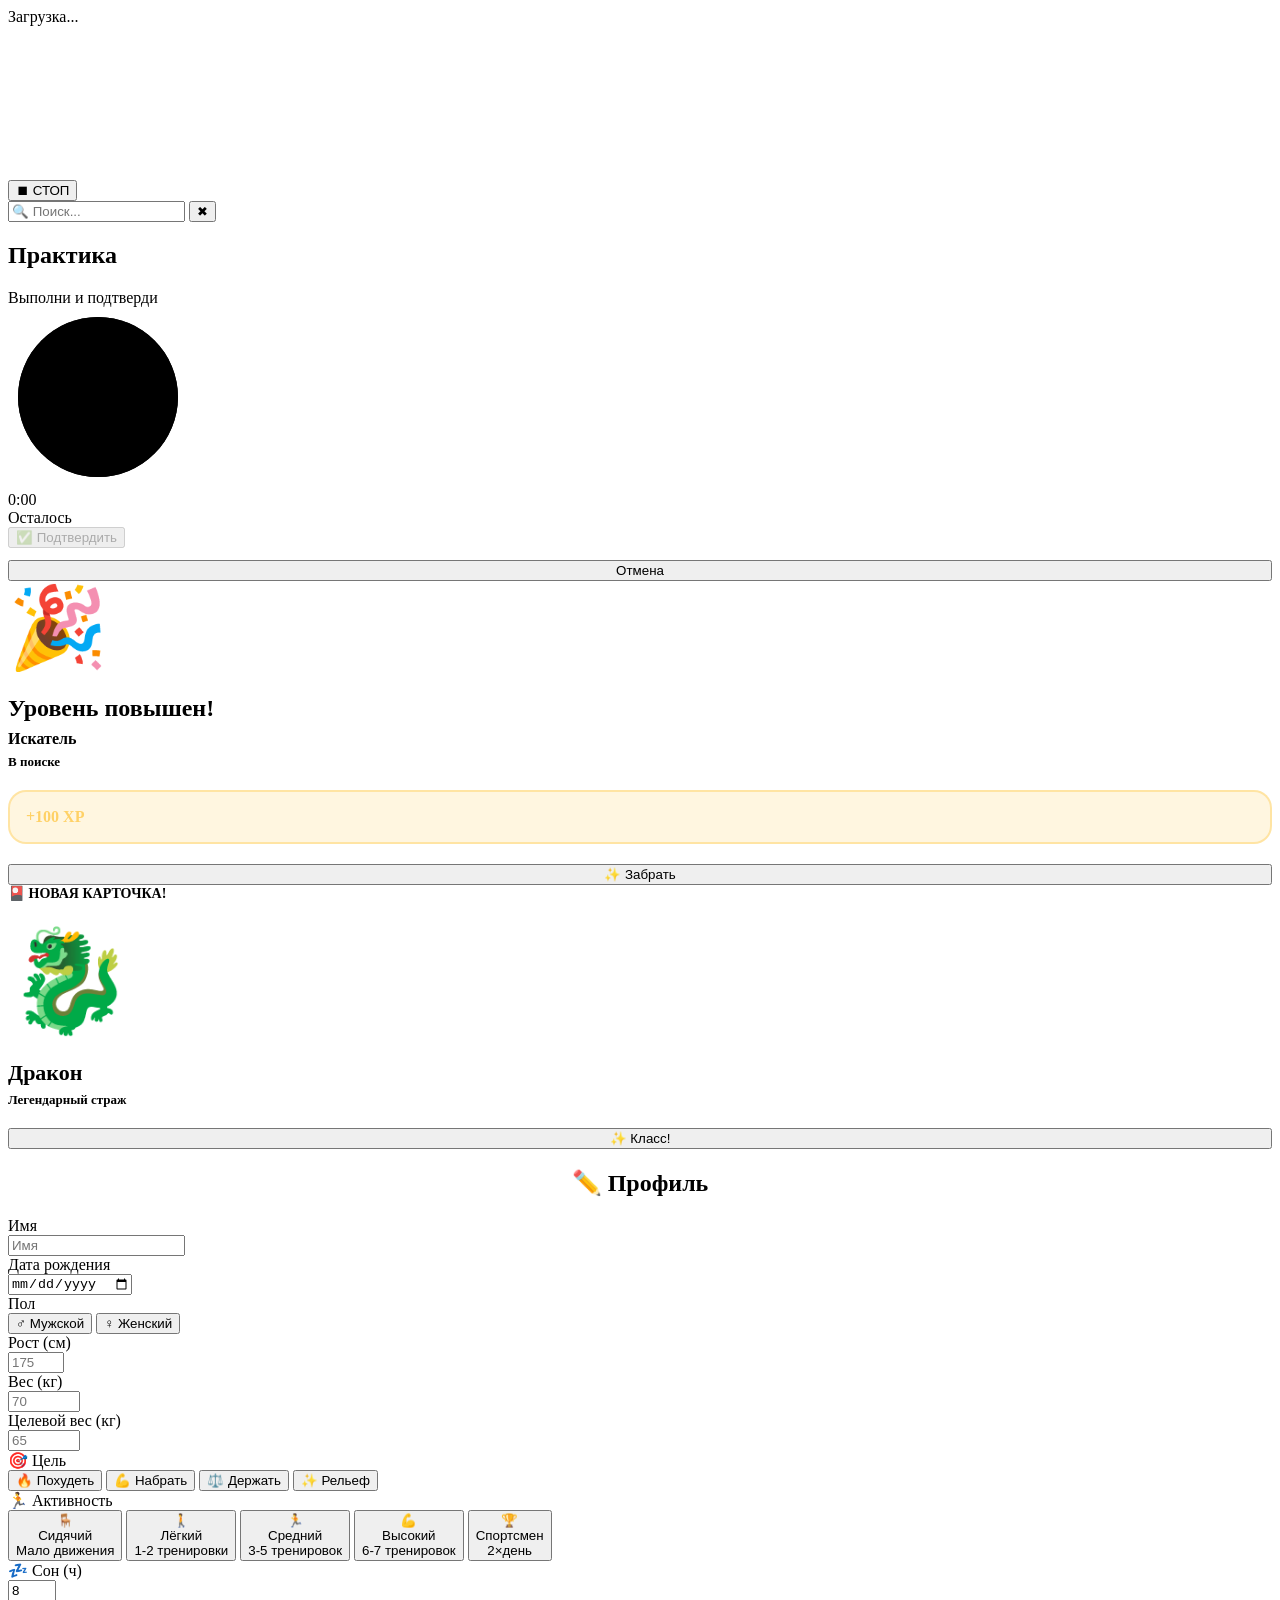
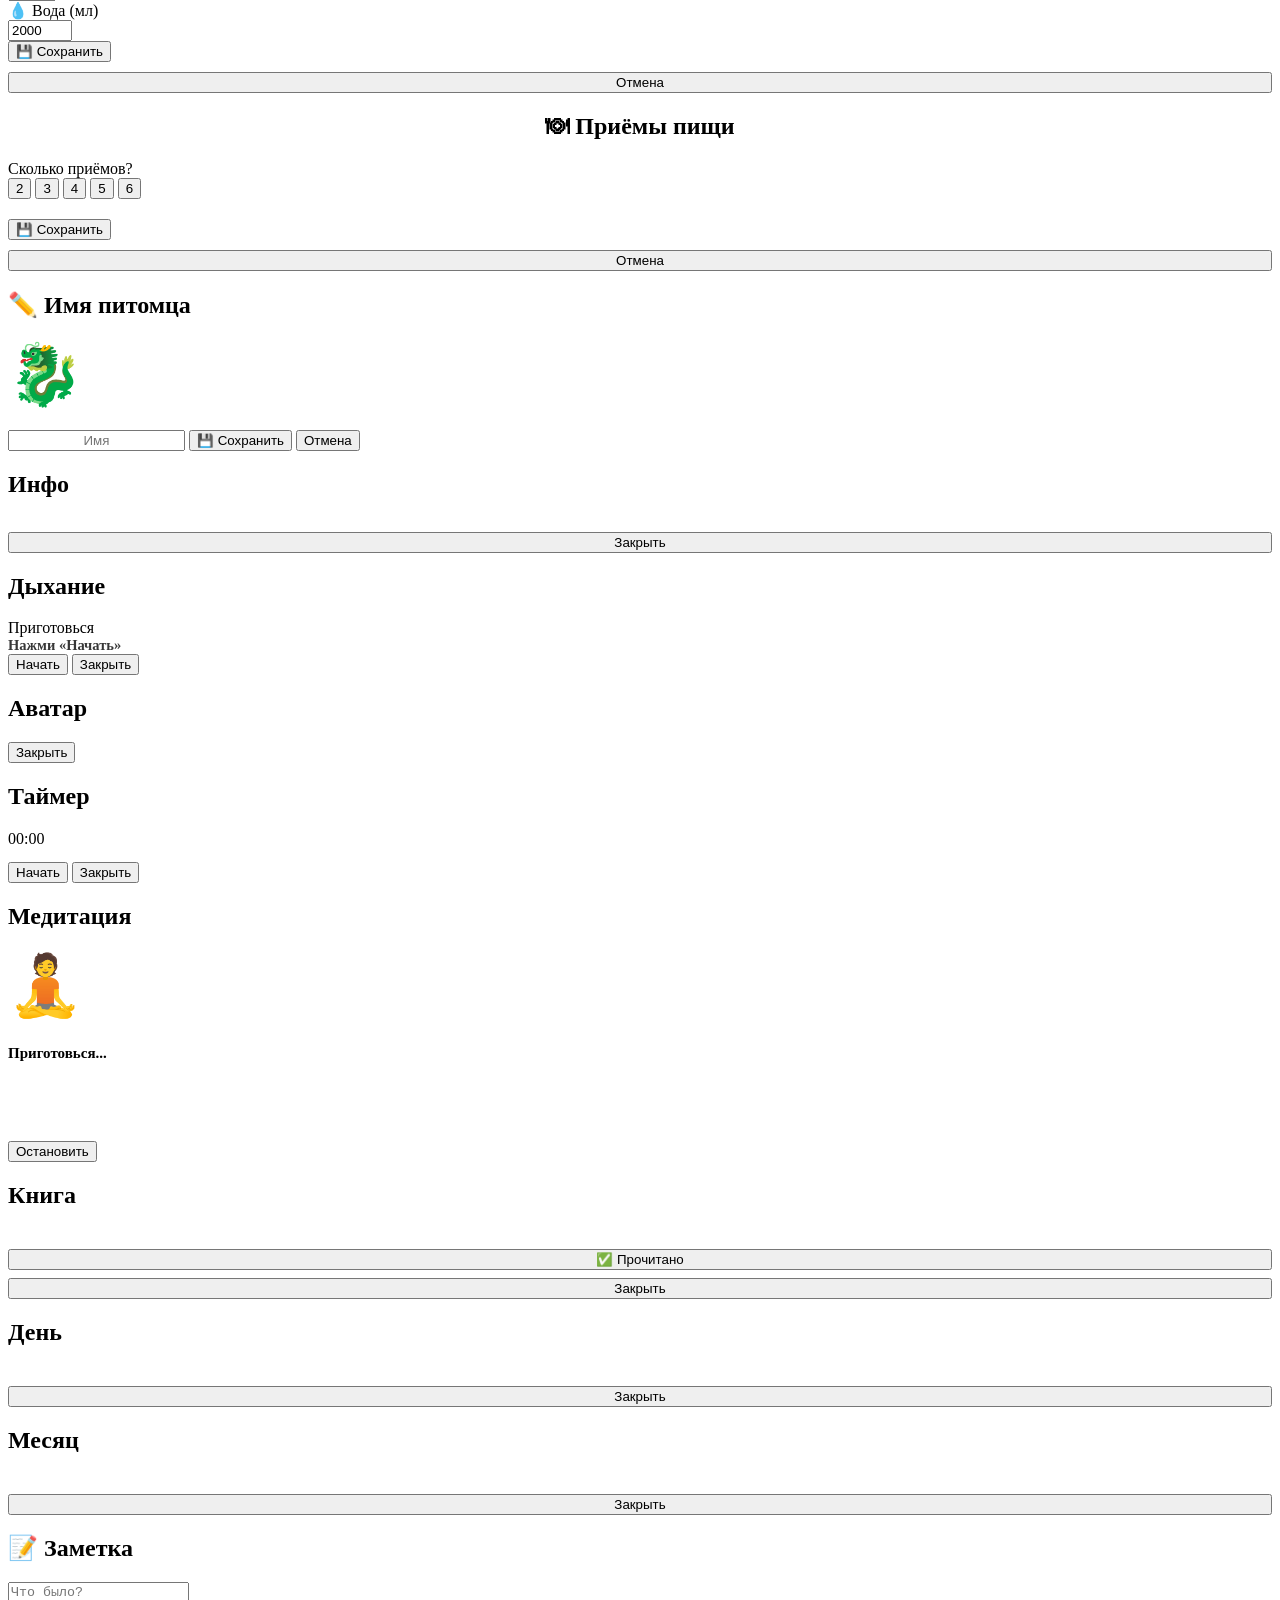
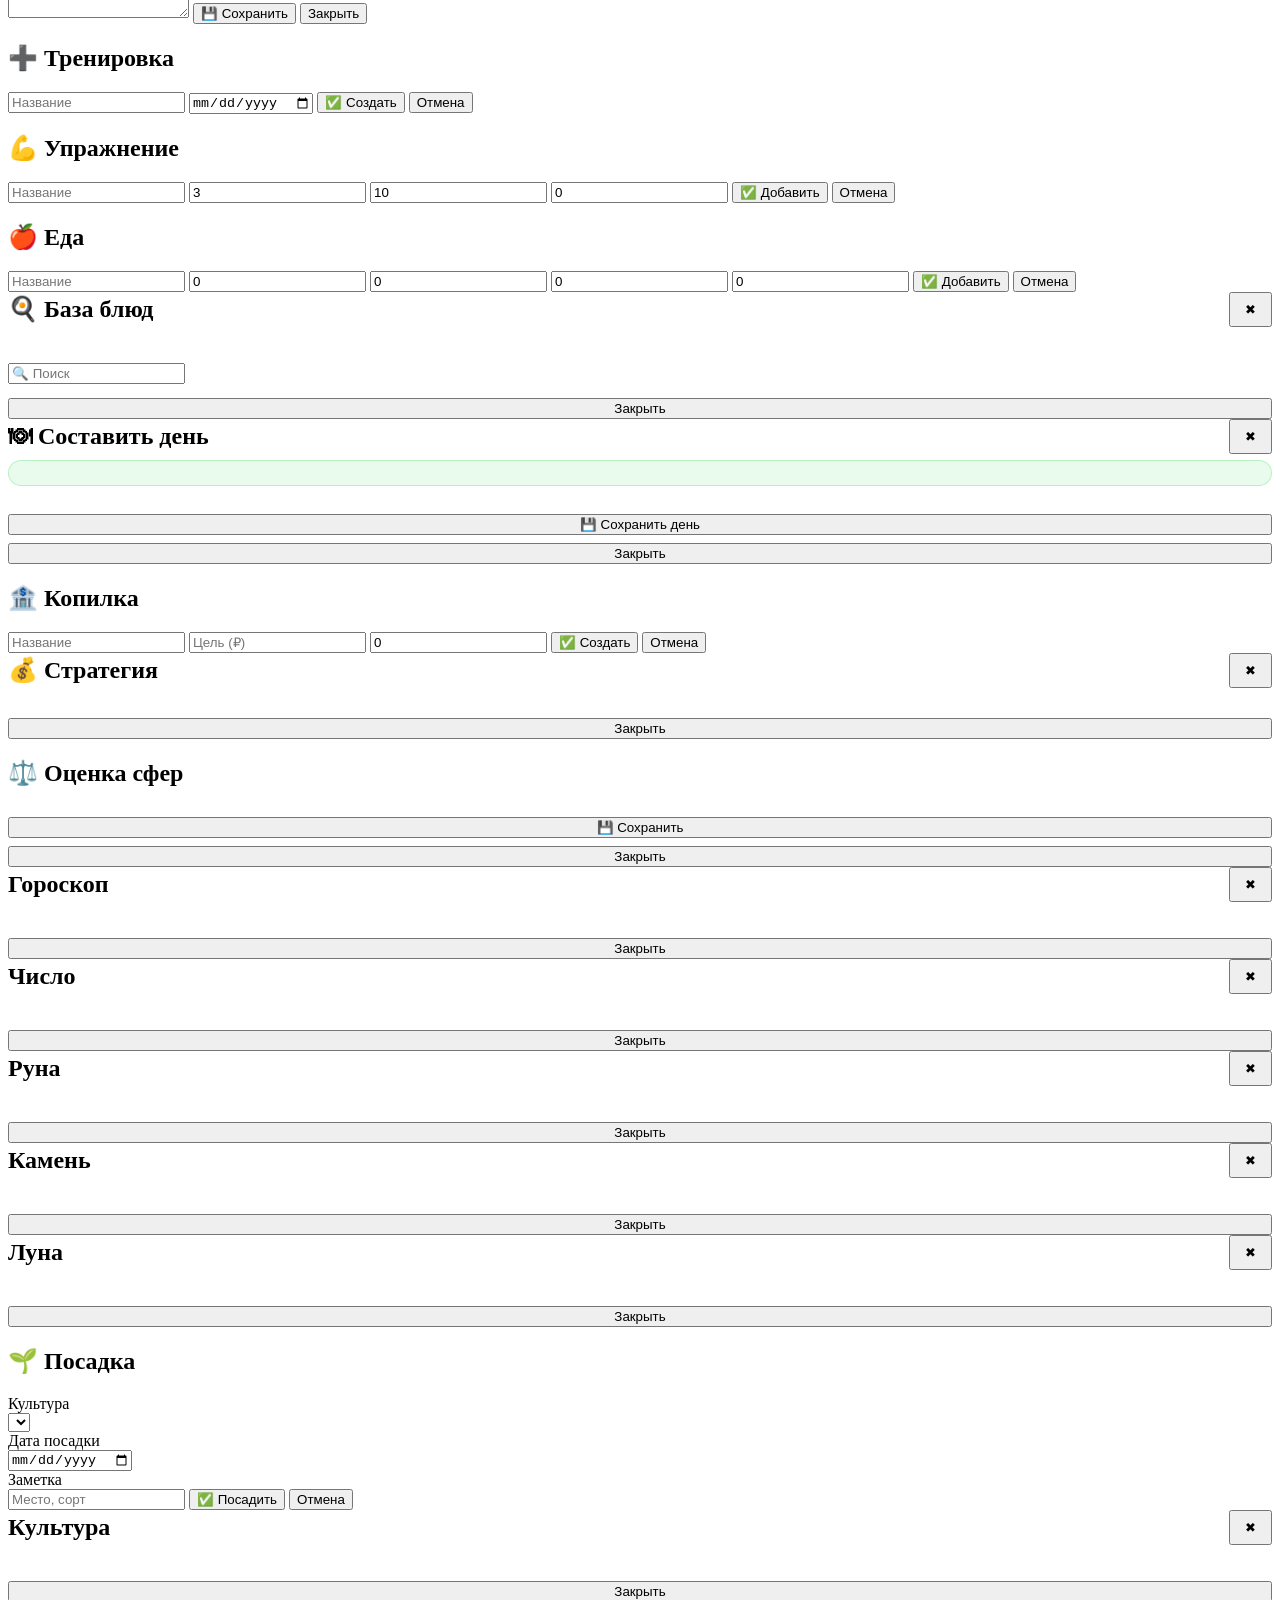
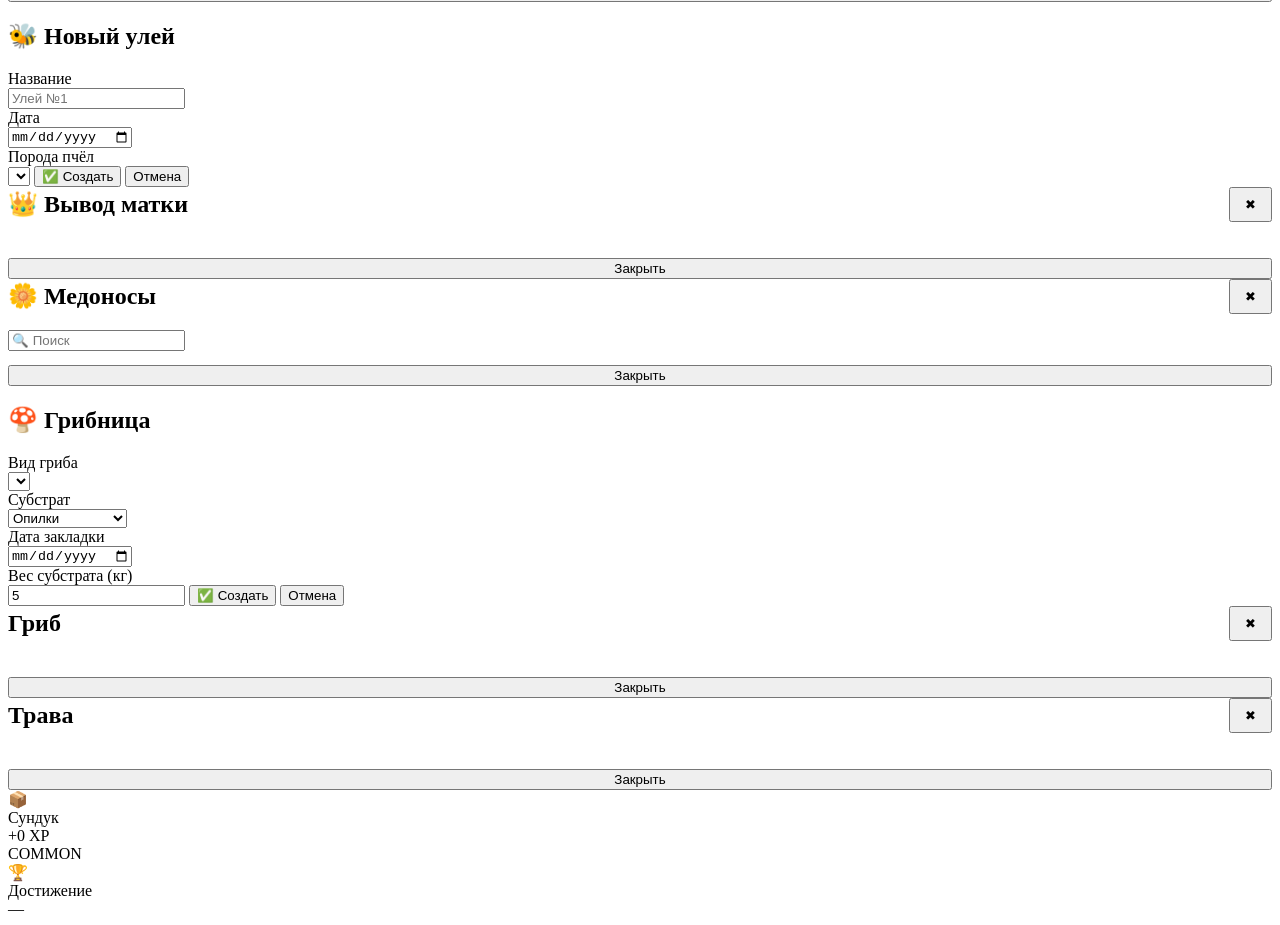
==== index.html @ 449c9d06 "Update print statement from 'Hello' to 'Goodbye'" ====
<!DOCTYPE html>
<html lang="ru">
<head>
<meta charset="UTF-8">
<meta name="viewport" content="width=device-width, initial-scale=1.0, viewport-fit=cover, user-scalable=no">
<meta name="apple-mobile-web-app-capable" content="yes">
<meta name="apple-mobile-web-app-status-bar-style" content="black-translucent">
<meta name="theme-color" content="#05040f">
<title>Путь 16</title>
<link rel="stylesheet" href="styles.css">
</head>
<body>

<div id="loading"><div class="spinner"></div><div>Загрузка...</div></div>
<canvas id="fractalCanvas"></canvas>
<div id="bgOverlay"></div>
<div id="seasonalOverlay"></div>

<button class="stop-voice-btn" id="stopVoiceBtn" onclick="stopVoiceMeditation()">⏹ СТОП</button>

<div class="global-search-overlay" id="globalSearchOverlay" onclick="closeGlobalSearch(event)">
<div class="global-search-box" onclick="event.stopPropagation()">
<div class="global-search-input-row">
<input class="global-search-input" id="globalSearchInput" placeholder="🔍 Поиск..." oninput="runGlobalSearch(this.value)">
<button class="global-search-close" onclick="closeGlobalSearch()">✖</button>
</div>
<div class="global-search-results" id="globalSearchResults"></div>
</div>
</div>

<div class="app" id="appRoot" style="display:none">

<div class="header">
<div class="avatar-row">
<div class="avatar" id="avatar" onclick="openProfile()">🧘</div>
<div class="level-info">
<div class="level-badge" id="levelBadge">Ур. 1 · Новичок</div>
<div class="rank-title" id="rankTitle">Начало пути</div>
</div>
<button class="header-search-btn" onclick="openGlobalSearch()">🔍</button>
</div>
<h1>Путь</h1>
<div class="xp-bar"><div class="xp-fill" id="xpFill"></div></div>
<div class="xp-text" id="xpText">0 / 300 XP</div>
<div class="stats-row">
<div class="stat"><div class="stat-value" id="statStreak">0</div><div class="stat-label">Стрик</div></div>
<div class="stat"><div class="stat-value" id="statToday">0</div><div class="stat-label">Сегодня</div></div>
<div class="stat"><div class="stat-value" id="statTotal">0</div><div class="stat-label">Дней</div></div>
<div class="stat"><div class="stat-value" id="statRank">🌱</div><div class="stat-label">Ранг</div></div>
</div>
</div>

<div id="penaltyBanner"></div>
<div id="smartNudgeBanner"></div>

<div class="main-menu" id="mainMenu">
<div class="main-menu-btn active" data-cat="game" onclick="switchCategory('game')">🎮<span>Игра</span></div>
<div class="main-menu-btn" data-cat="develop" onclick="switchCategory('develop')">🎯<span>Развитие</span></div>
<div class="main-menu-btn" data-cat="track" onclick="switchCategory('track')">📊<span>Трекеры</span></div>
<div class="main-menu-btn" data-cat="esoterica" onclick="switchCategory('esoterica')">🔮<span>Эзотерика</span></div>
<div class="main-menu-btn" data-cat="nature" onclick="switchCategory('nature')">🌱<span>Природа</span></div>
<div class="main-menu-btn" data-cat="know" onclick="switchCategory('know')">📚<span>Знания</span></div>
<div class="main-menu-btn" data-cat="more" onclick="switchCategory('more')">⚙️<span>Ещё</span></div>
</div>

<div class="sub-tabs" id="subTabs"></div>

<div class="category-pages active" id="cat-game">
<div class="page active" id="page-card">
<div class="section-title">🎴 Карта Судьбы</div>
<div class="info-text">Одна карта в день. Прими вызов — выполни — получи награду.</div>
<div id="cardContainer"></div>
<div class="section-title">🌅 Аффирмация дня</div>
<div id="affirmationContainer"></div>
<div class="section-title">🌿 Мантра дня</div>
<div id="mantraContainer"></div>
<div class="section-title">💭 Цитата дня</div>
<div id="quoteContainer"></div>
</div>
<div class="page" id="page-wheel"><div class="section-title">🎡 Колесо Фортуны</div><div class="info-text">Раз в день — крути и получай награду.</div><div id="wheelContainer"></div></div>
<div class="page" id="page-cards"><div class="section-title">🎴 Коллекция</div><div class="info-text">Собирай карточки.</div><div id="collectionContainer"></div></div>
<div class="page" id="page-heatmap"><div class="section-title">🔥 Тепловая карта</div><div class="info-text">365 дней пути.</div><div id="heatmapContainer"></div></div>
<div class="page" id="page-forecast"><div class="section-title">📈 Прогноз</div><div class="info-text">Куда ты придёшь.</div><div id="forecastContainer"></div></div>
<div class="page" id="page-dailypath"><div class="section-title">🗺️ Путь дня</div><div class="info-text">Маршрут на сегодня.</div><div id="dailyPathContainer"></div></div>
<div class="page" id="page-boss"><div class="section-title">⚔️ Босс недели</div><div class="info-text">Практики и преграды наносят урон.</div><div id="bossContainer"></div></div>
<div class="page" id="page-pet"><div class="section-title">🐉 Питомец</div><div class="info-text">Твой дух-хранитель.</div><div id="petContainer"></div></div>
<div class="page" id="page-petshop"><div class="section-title">🏪 Магазин</div><div class="info-text">Купи других питомцев.</div><div id="petshopContainer"></div></div>
<div class="page" id="page-chest"><div class="section-title">🎁 Сундук дня</div><div class="info-text">Раз в день.</div><div id="chestContainer"></div></div>
<div class="page" id="page-domain"><div class="section-title">🏰 Домен</div><div class="info-text">Строй здания за XP.</div><div id="domainContainer"></div></div>
<div class="page" id="page-weekly"><div class="section-title">🎁 Награда недели</div><div class="info-text">7 дней подряд.</div><div id="weeklyContainer"></div></div>
<div class="page" id="page-awards"><div class="section-title">🏆 Достижения</div><div class="ach-grid" id="achGrid"></div></div>
</div>

<div class="category-pages" id="cat-develop">
<div class="page active" id="page-practices"><div class="section-title">📋 Практики</div><div class="info-text">Кулдаун 9ч. Уровни за 5 выполнений. Макс 2/день.</div><div id="practicesContainer"></div></div>
<div class="page" id="page-quests"><div class="section-title">⚔️ Квесты дня</div><div class="quest-timer-bar"><div><div class="course-timer-label">Обновятся через</div><div class="quest-timer-value" id="questTimer">00:00:00</div></div><div style="font-size:36px">⏱</div></div><div id="questsContainer"></div></div>
<div class="page" id="page-courses"><div class="section-title">🎓 Курсы</div><div class="info-text">Программы с таймерами.</div><div id="coursesContainer"></div></div>
<div class="page" id="page-askesis"><div class="section-title">🔥 Активные аскезы</div><div id="askesisActive"></div><div class="section-title">📜 Доступные</div><div id="askesisAvailable"></div></div>
<div class="page" id="page-barriers"><div class="section-title">🚧 Преграды</div><div class="info-text">Бьют по боссу.</div><div id="barriersContainer"></div></div>
<div class="page" id="page-path"><div class="section-title">🌌 Путь Пробуждения</div><div class="info-text">7 ступеней.</div><div id="pathContainer"></div></div>
</div>

<div class="category-pages" id="cat-track">
<div class="page active" id="page-habits"><div class="section-title">📅 Привычки</div><div class="info-text">14 дней.</div><div id="habitsContainer"></div></div>
<div class="page" id="page-mood"><div class="section-title">😊 Настроение</div><div class="info-text">Tap — детали.</div><div id="moodContainer"></div><div class="section-title">📊 Аналитика</div><div id="moodAnalyticsContainer"></div></div>
<div class="page" id="page-body">
<div class="section-title">💪 Журнал тела</div>
<div class="body-tabs">
<div class="body-tab active" data-body-tab="weight" onclick="switchBodyTab('weight')">⚖️ Вес</div>
<div class="body-tab" data-body-tab="workout" onclick="switchBodyTab('workout')">🏋️ Тренировки</div>
<div class="body-tab" data-body-tab="food" onclick="switchBodyTab('food')">🍎 Еда</div>
<div class="body-tab" data-body-tab="tips" onclick="switchBodyTab('tips')">📚 Советы</div>
</div>
<div class="body-pane active" id="bodyPane-weight"><div id="bodyContainer"></div></div>
<div class="body-pane" id="bodyPane-workout"><div id="workoutContainer"></div></div>
<div class="body-pane" id="bodyPane-food"><div id="foodContainer"></div></div>
<div class="body-pane" id="bodyPane-tips"><div id="tipsContainer"></div></div>
</div>
<div class="page" id="page-finance"><div class="section-title">💰 Финансы</div><div class="info-text">Стратегии, копилки, учёт.</div><div id="financeContainer"></div></div>
<div class="page" id="page-plan"><div class="section-title">🧠 План дня</div><div class="info-text">Персональный распорядок.</div><div id="planContainer"></div></div>
<div class="page" id="page-goals"><div class="section-title">🎯 Цели</div><div class="info-text">С чек-листом шагов.</div><div id="goalsContainer"></div><div class="section-title">Создать</div><div id="goalForm"></div></div>
</div>

<div class="category-pages" id="cat-esoterica">
<div class="page active" id="page-horoscope"><div class="section-title">✨ Гороскоп</div><div class="info-text">Западный · Китайский · Кельтский</div><div id="horoscopeContainer"></div></div>
<div class="page" id="page-numerology"><div class="section-title">🔢 Нумерология</div><div class="info-text">Числа, матрица Пифагора.</div><div id="numerologyContainer"></div></div>
<div class="page" id="page-moon"><div class="section-title">🌙 Луна</div><div class="info-text">Фазы, влияние на дела.</div><div id="moonContainer"></div></div>
<div class="page" id="page-runes"><div class="section-title">ᚱ Руна дня</div><div class="info-text">Одна руна из 24.</div><div id="runeContainer"></div></div>
<div class="page" id="page-stones"><div class="section-title">💎 Камень дня</div><div class="info-text">Талисман по дате.</div><div id="stoneContainer"></div></div>
<div class="page" id="page-ball"><div class="section-title">🎱 Шар Да/Нет</div><div class="info-text">Задай вопрос в уме.</div><div id="ballContainer"></div></div>
<div class="page" id="page-color"><div class="section-title">🎨 Цвет дня</div><div class="info-text">По дню недели.</div><div id="colorContainer"></div></div>
</div>

<div class="category-pages" id="cat-nature">
<div class="page active" id="page-garden"><div class="section-title">🌱 Сад</div><div class="info-text">Трекер посадок.</div><div id="gardenContainer"></div></div>
<div class="page" id="page-bees"><div class="section-title">🐝 Пасека</div><div class="info-text">Ульи, вывод матки, медоносы.</div><div id="beesContainer"></div></div>
<div class="page" id="page-mushrooms"><div class="section-title">🍄 Грибница</div><div class="info-text">Трекер мицелия.</div><div id="mushroomsContainer"></div></div>
<div class="page" id="page-herbs"><div class="section-title">🌿 Травы</div><div class="info-text">Лекарственные травы.</div><div id="herbsContainer"></div></div>
</div>

<div class="category-pages" id="cat-know">
<div class="page active" id="page-books"><div class="section-title">📖 Библиотека</div><div class="info-text">Выжимки из книг.</div><div id="booksContainer"></div></div>
<div class="page" id="page-knowledge"><div class="section-title">📖 База знаний</div><input class="kb-search" id="kbSearch" placeholder="🔍 Поиск..." oninput="filterKnowledge(this.value)"><div id="knowledgeContainer"></div></div>
<div class="page" id="page-health"><div class="section-title">💚 Здоровье</div><input class="kb-search" id="healthSearch" placeholder="🔍 Поиск..." oninput="filterHealth(this.value)"><div id="healthContainer"></div></div>
<div class="page" id="page-esoteric-kb"><div class="section-title">🔮 База эзотерики</div><div class="info-text">50+ терминов.</div><div id="esotericKbContainer"></div></div>
</div>

<div class="category-pages" id="cat-more">
<div class="page active" id="page-profile"><div id="profileContainer"></div></div>
<div class="page" id="page-reflection"><div class="section-title">💭 Рефлексия дня</div><div class="info-text">3 вопроса вечером.</div><div id="reflectionContainer"></div></div>
<div class="page" id="page-wins"><div class="section-title">🏆 Дневник побед</div><div class="info-text">Маленькие победы.</div><div id="winsContainer"></div></div>
<div class="page" id="page-gratitude"><div class="section-title">🙏 Благодарность</div><div class="info-text">3 вещи в день.</div><div id="gratitudeContainer"></div></div>
<div class="page" id="page-balance"><div class="section-title">⚖️ Колесо баланса</div><div class="info-text">Оцени 8 сфер.</div><div id="balanceContainer"></div></div>
<div class="page" id="page-insights"><div class="section-title">💡 Инсайты недели</div><div id="insightsContainer"></div></div>
<div class="page" id="page-analytics"><div class="section-title">📊 Аналитика</div><div id="analyticsContainer"></div></div>
<div class="page" id="page-dna"><div class="section-title">🧬 ДНК</div><div class="info-text">90 дней пути.</div><div id="dnaWrap"></div></div>
<div class="page" id="page-progress">
<div class="section-title">📈 XP за 14 дней</div><div class="chart" id="chart"></div>
<div class="section-title">📅 Календарь</div><div class="cal" id="calendar"></div>
<div class="section-title">🎯 Детали</div>
<div class="setting"><span class="setting-label">💰 Баланс XP</span><b class="setting-value" id="detailXp">0</b></div>
<div class="setting"><span class="setting-label">🏆 Заработано</span><b class="setting-value" id="detailXpEarned">0</b></div>
<div class="setting"><span class="setting-label">Макс. стрик</span><b class="setting-value" id="detailStreak">0</b></div>
<div class="setting"><span class="setting-label">Практик</span><b class="setting-value" id="detailDone">0</b></div>
<div class="setting"><span class="setting-label">Достижений</span><b class="setting-value" id="detailAch">0</b></div>
<div class="setting"><span class="setting-label">Карточек</span><b class="setting-value" id="detailCards">0</b></div>
<div class="setting"><span class="setting-label">Боссов</span><b class="setting-value" id="detailBosses">0</b></div>
<div class="setting"><span class="setting-label">Питомцев</span><b class="setting-value" id="detailPets">0</b></div>
<div class="setting"><span class="setting-label">Посадок</span><b class="setting-value" id="detailGarden">0</b></div>
<div class="setting"><span class="setting-label">Ульев</span><b class="setting-value" id="detailBees">0</b></div>
<div class="setting"><span class="setting-label">Грибниц</span><b class="setting-value" id="detailMushrooms">0</b></div>
</div>
<div class="page" id="page-settings">
<div class="section-title">🎨 Тема</div><div id="themePicker"></div>
<div class="section-title">🌸 Сезонная тема</div>
<div class="setting"><span class="setting-label">🌦 Авто-смена</span><div class="switch" id="switchSeasonal" onclick="toggleSeasonal()"></div></div>
<div class="section-title">🌀 Фракталы</div><div id="fractalPicker"></div>
<div class="section-title">🎵 Частоты</div><div class="sound-grid" id="frequencyPicker"></div>
<div class="section-title">🌿 Звуки природы</div><div class="sound-grid" id="soundPicker"></div>
<div class="section-title">⏱ Таймеры</div>
<button class="btn-block primary" onclick="openTimer('stopwatch')">⏱ Секундомер</button>
<button class="btn-block" onclick="openTimer('pomodoro')">🍅 Pomodoro</button>
<button class="btn-block" onclick="openTimer('custom')">⏰ Отсчёт</button>
<div class="section-title">🧘 Медитации</div>
<button class="btn-block" onclick="startVoiceMeditation('relax')">🌊 Расслабление</button>
<button class="btn-block" onclick="startVoiceMeditation('focus')">🎯 Фокус</button>
<button class="btn-block" onclick="startVoiceMeditation('gratitude')">💗 Благодарность</button>
<div class="section-title">⚙️ Основные</div>
<div class="setting"><span class="setting-label">🔊 Звуки</span><div class="switch" id="switchSound" onclick="toggleSound()"></div></div>
<div class="setting"><span class="setting-label">🔔 Напоминания</span><div class="switch" id="switchNotify" onclick="toggleNotify()"></div></div>
<div class="setting"><span class="setting-label">💾 Экономия энергии</span><div class="switch" id="switchBattery" onclick="toggleBatterySaver()"></div></div>
<div class="section-title">🌟 Свои аффирмации</div>
<div class="input-row"><input id="newAffirmation" placeholder="Своя аффирмация" maxlength="100"><button class="mini-btn purple" onclick="addCustomAffirmation()">➕</button></div>
<div id="customAffirmationsList"></div>
<div class="section-title">✏️ Своя практика</div>
<div class="input-row"><input id="newName" placeholder="Название" maxlength="30"><select id="newCat"><option value="disc">Дисциплина</option><option value="breath">Дыхание</option><option value="body">Тело</option><option value="mind">Разум</option><option value="spirit">Дух</option><option value="health">Здоровье</option></select></div>
<button class="btn-block primary" onclick="addCustomPractice()">➕ Добавить</button>
<div id="customList"></div>
<div class="section-title">💾 Данные</div>
<button class="btn-block primary" onclick="exportData()">📤 Экспорт</button>
<button class="btn-block" onclick="document.getElementById('importFile').click()">📥 Импорт</button>
<input type="file" id="importFile" accept=".json" style="display:none" onchange="importData(event)">
<button class="btn-block danger" onclick="resetAll()">🗑 Сбросить</button>
</div>
</div>

</div>

<div class="modal" id="practiceTimerModal"><div class="modal-content">
<h2 id="timerPracTitle">Практика</h2>
<div class="info-text" id="timerPracDesc">Выполни и подтверди</div>
<div class="timer-progress">
<svg width="180" height="180" viewBox="0 0 180 180">
<defs><linearGradient id="timerGradient" x1="0%" y1="0%" x2="100%" y2="100%"><stop offset="0%" stop-color="#4facfe"/><stop offset="100%" stop-color="#f093fb"/></linearGradient></defs>
<circle class="timer-progress-bg" cx="90" cy="90" r="80"></circle>
<circle class="timer-progress-fill" id="pracTimerCircle" cx="90" cy="90" r="80" stroke-dasharray="502" stroke-dashoffset="502"></circle>
</svg>
<div class="timer-progress-text" id="pracTimerText">0:00</div>
<div class="timer-progress-label" id="pracTimerLabel">Осталось</div>
</div>
<div class="practice-timer-actions"><button class="confirm-btn" id="pracConfirmBtn" onclick="confirmPracticeComplete()" disabled>✅ Подтвердить</button></div>
<button class="btn ghost" onclick="cancelPracticeTimer()" style="width:100%;margin-top:12px">Отмена</button>
</div></div>

<div class="modal" id="levelUpModal"><div class="modal-content">
<div style="font-size:80px;margin-bottom:16px">🎉</div>
<h2 style="margin-bottom:8px">Уровень повышен!</h2>
<div id="levelUpTitle" style="font-size:16px;font-weight:800;margin-bottom:6px">Искатель</div>
<div id="levelUpRank" style="font-size:13px;color:var(--text-dim);font-weight:700;margin-bottom:20px">В поиске</div>
<div style="background:rgba(255,209,102,0.2);border:2px solid rgba(255,209,102,0.5);border-radius:18px;padding:16px;margin-bottom:20px">
<div id="levelUpRewardText" style="font-size:16px;font-weight:900;color:#ffd166">+100 XP</div>
</div>
<button class="btn primary" onclick="claimLevelUpReward()" style="width:100%">✨ Забрать</button>
</div></div>

<div class="modal" id="cardUnlockModal"><div class="modal-content">
<div style="font-size:14px;color:var(--text-soft);font-weight:800;text-transform:uppercase;margin-bottom:12px">🎴 Новая карточка!</div>
<div id="cardUnlockIcon" style="font-size:100px;margin:20px 0">🐉</div>
<div id="cardUnlockName" style="font-size:22px;font-weight:900;margin-bottom:6px">Дракон</div>
<div id="cardUnlockDesc" style="font-size:13px;color:var(--text-dim);font-weight:600;margin-bottom:20px">Легендарный страж</div>
<button class="btn primary" onclick="closeCardUnlock()" style="width:100%">✨ Класс!</button>
</div></div>

<div class="modal" id="profileEditModal"><div class="modal-content" style="text-align:left">
<h2 style="margin-bottom:20px;text-align:center">✏️ Профиль</h2>
<div class="profile-form-row full"><div><div class="profile-form-label">Имя</div><input class="profile-form-input" id="pfName" placeholder="Имя" maxlength="30"></div></div>
<div class="profile-form-row full"><div><div class="profile-form-label">Дата рождения</div><input class="profile-form-input" type="date" id="pfBirth"></div></div>
<div class="profile-form-label">Пол</div>
<div class="gender-tabs">
<button class="gender-tab" data-gender="male" onclick="pickGender('male')">♂ Мужской</button>
<button class="gender-tab" data-gender="female" onclick="pickGender('female')">♀ Женский</button>
</div>
<div class="profile-form-row">
<div><div class="profile-form-label">Рост (см)</div><input class="profile-form-input" type="number" id="pfHeight" placeholder="175" min="100" max="250"></div>
<div><div class="profile-form-label">Вес (кг)</div><input class="profile-form-input" type="number" id="pfWeight" placeholder="70" min="30" max="300" step="0.1"></div>
</div>
<div class="profile-form-row full"><div><div class="profile-form-label">Целевой вес (кг)</div><input class="profile-form-input" type="number" id="pfTargetWeight" placeholder="65" min="30" max="300" step="0.1"></div></div>
<div class="profile-form-label">🎯 Цель</div>
<div class="goal-tabs">
<button class="goal-tab" data-goal="lose" onclick="pickGoal('lose')">🔥 Похудеть</button>
<button class="goal-tab" data-goal="gain" onclick="pickGoal('gain')">💪 Набрать</button>
<button class="goal-tab" data-goal="maintain" onclick="pickGoal('maintain')">⚖️ Держать</button>
<button class="goal-tab" data-goal="recomp" onclick="pickGoal('recomp')">✨ Рельеф</button>
</div>
<div class="profile-form-label">🏃 Активность</div>
<div class="activity-list">
<button class="activity-opt" data-activity="sedentary" onclick="pickActivity('sedentary')"><div class="activity-opt-icon">🪑</div><div class="activity-opt-info"><div class="activity-opt-name">Сидячий</div><div class="activity-opt-desc">Мало движения</div></div></button>
<button class="activity-opt" data-activity="light" onclick="pickActivity('light')"><div class="activity-opt-icon">🚶</div><div class="activity-opt-info"><div class="activity-opt-name">Лёгкий</div><div class="activity-opt-desc">1-2 тренировки</div></div></button>
<button class="activity-opt" data-activity="moderate" onclick="pickActivity('moderate')"><div class="activity-opt-icon">🏃</div><div class="activity-opt-info"><div class="activity-opt-name">Средний</div><div class="activity-opt-desc">3-5 тренировок</div></div></button>
<button class="activity-opt" data-activity="active" onclick="pickActivity('active')"><div class="activity-opt-icon">💪</div><div class="activity-opt-info"><div class="activity-opt-name">Высокий</div><div class="activity-opt-desc">6-7 тренировок</div></div></button>
<button class="activity-opt" data-activity="athlete" onclick="pickActivity('athlete')"><div class="activity-opt-icon">🏆</div><div class="activity-opt-info"><div class="activity-opt-name">Спортсмен</div><div class="activity-opt-desc">2×день</div></div></button>
</div>
<div class="profile-form-row">
<div><div class="profile-form-label">💤 Сон (ч)</div><input class="profile-form-input" type="number" id="pfSleep" value="8" min="4" max="12"></div>
<div><div class="profile-form-label">💧 Вода (мл)</div><input class="profile-form-input" type="number" id="pfWater" value="2000" min="500" max="5000" step="100"></div>
</div>
<button class="profile-save-btn" onclick="saveProfile()">💾 Сохранить</button>
<button class="btn ghost" style="width:100%;margin-top:10px" onclick="closeModal('profileEditModal')">Отмена</button>
</div></div>

<div class="modal" id="profileMealsModal"><div class="modal-content" style="text-align:left">
<h2 style="text-align:center;margin-bottom:20px">🍽 Приёмы пищи</h2>
<div class="plan-label">Сколько приёмов?</div>
<div class="meal-count-tabs" id="mealCountTabs">
<button data-count="2" onclick="pickMealCount(2)">2</button>
<button data-count="3" onclick="pickMealCount(3)">3</button>
<button data-count="4" onclick="pickMealCount(4)">4</button>
<button data-count="5" onclick="pickMealCount(5)">5</button>
<button data-count="6" onclick="pickMealCount(6)">6</button>
</div>
<div id="mealScheduleEditor" style="margin-top:20px"></div>
<button class="profile-save-btn" onclick="saveMealSchedule()">💾 Сохранить</button>
<button class="btn ghost" style="width:100%;margin-top:10px" onclick="closeModal('profileMealsModal')">Отмена</button>
</div></div>

<div class="modal" id="petNameModal"><div class="modal-content">
<h2>✏️ Имя питомца</h2>
<div style="font-size:60px;margin:20px 0" id="petNameEmoji">🐉</div>
<input class="plan-input" id="petNewName" placeholder="Имя" maxlength="20" style="text-align:center">
<button class="btn primary" onclick="savePetName()">💾 Сохранить</button>
<button class="btn ghost" onclick="closeModal('petNameModal')">Отмена</button>
</div></div>

<div class="modal" id="infoModal"><div class="modal-content" style="text-align:left">
<h2 id="infoTitle" style="margin-bottom:14px">Инфо</h2>
<div id="infoBody" style="font-size:13.5px;line-height:1.7;color:var(--text-dim)"></div>
<button class="btn ghost" style="margin-top:20px;width:100%" onclick="closeModal('infoModal')">Закрыть</button>
</div></div>

<div class="modal" id="breathModal"><div class="modal-content">
<h2 id="breathTitle">Дыхание</h2>
<div class="breath-circle" id="breathCircle">Приготовься</div>
<div id="breathPhase" style="opacity:.78;font-size:14.5px;font-weight:700">Нажми «Начать»</div>
<button class="btn" id="breathBtn">Начать</button>
<button class="btn ghost" onclick="closeBreath()">Закрыть</button>
</div></div>

<div class="modal" id="avatarModal"><div class="modal-content">
<h2>Аватар</h2><div class="avatar-picker" id="avatarPicker"></div>
<button class="btn ghost" onclick="closeModal('avatarModal')">Закрыть</button>
</div></div>

<div class="modal" id="timerModal"><div class="modal-content">
<h2 id="timerTitle">Таймер</h2>
<div class="timer-display" id="timerDisplay">00:00</div>
<div id="timerHint" style="font-size:13px;color:var(--text-dim);margin-bottom:14px"></div>
<button class="btn" id="timerBtn" onclick="toggleTimer()">Начать</button>
<button class="btn ghost" onclick="closeTimer()">Закрыть</button>
</div></div>

<div class="modal" id="voiceModal"><div class="modal-content">
<h2 id="voiceTitle">Медитация</h2>
<div style="font-size:60px;margin:20px 0">🧘</div>
<div id="voiceText" style="font-size:15px;line-height:1.7;color:var(--text-dim);font-weight:600;min-height:80px">Приготовься...</div>
<button class="btn" onclick="stopVoiceMeditation()" style="margin-top:20px">Остановить</button>
</div></div>

<div class="modal" id="bookModal"><div class="modal-content" style="text-align:left">
<h2 id="bookTitle" style="margin-bottom:6px">Книга</h2>
<div id="bookAuthor" style="font-size:12px;color:var(--text-soft);margin-bottom:20px;font-weight:700"></div>
<div id="bookBody" style="font-size:13.5px;line-height:1.7;color:var(--text-dim)"></div>
<button class="btn" style="margin-top:20px;width:100%" onclick="markBookRead()">✅ Прочитано</button>
<button class="btn ghost" style="margin-top:8px;width:100%" onclick="closeModal('bookModal')">Закрыть</button>
</div></div>

<div class="modal" id="dayDetailModal"><div class="modal-content" style="text-align:left">
<h2 id="dayDetailTitle">День</h2>
<div id="dayDetailBody" style="font-size:13.5px;line-height:1.7;color:var(--text-dim)"></div>
<button class="btn ghost" style="margin-top:20px;width:100%" onclick="closeModal('dayDetailModal')">Закрыть</button>
</div></div>

<div class="modal" id="moodDetailModal"><div class="modal-content" style="text-align:left">
<h2 id="moodDetailTitle">Месяц</h2>
<div id="moodDetailBody" style="font-size:13.5px;line-height:1.7;color:var(--text-dim)"></div>
<button class="btn ghost" style="margin-top:20px;width:100%" onclick="closeModal('moodDetailModal')">Закрыть</button>
</div></div>

<div class="modal" id="moodNoteModal"><div class="modal-content">
<h2 id="moodNoteTitle">📝 Заметка</h2>
<div id="moodNoteDay" style="font-size:13px;color:var(--text-soft);margin-bottom:14px;font-weight:700"></div>
<textarea class="mood-note-modal-textarea" id="moodNoteText" placeholder="Что было?" maxlength="500"></textarea>
<button class="btn" onclick="saveMoodNote()">💾 Сохранить</button>
<button class="btn ghost" onclick="closeModal('moodNoteModal')">Закрыть</button>
</div></div>

<div class="modal" id="workoutAddModal"><div class="modal-content">
<h2>➕ Тренировка</h2>
<input class="plan-input" id="wName" placeholder="Название" maxlength="40">
<input class="plan-input" type="date" id="wDate">
<button class="btn primary" onclick="createWorkout()">✅ Создать</button>
<button class="btn ghost" onclick="closeModal('workoutAddModal')">Отмена</button>
</div></div>

<div class="modal" id="exerciseAddModal"><div class="modal-content">
<h2>💪 Упражнение</h2>
<input class="plan-input" id="exName" placeholder="Название" maxlength="30">
<input class="plan-input" type="number" id="exSets" placeholder="Подходы" value="3">
<input class="plan-input" type="number" id="exReps" placeholder="Повторения" value="10">
<input class="plan-input" type="number" id="exWeight" placeholder="Вес" value="0">
<button class="btn primary" onclick="addExercise()">✅ Добавить</button>
<button class="btn ghost" onclick="closeModal('exerciseAddModal')">Отмена</button>
</div></div>

<div class="modal" id="foodAddModal"><div class="modal-content">
<h2>🍎 Еда</h2>
<input class="plan-input" id="fName" placeholder="Название" maxlength="50">
<input class="plan-input" type="number" id="fProtein" placeholder="Белки" value="0">
<input class="plan-input" type="number" id="fFat" placeholder="Жиры" value="0">
<input class="plan-input" type="number" id="fCarbs" placeholder="Углеводы" value="0">
<input class="plan-input" type="number" id="fCalories" placeholder="Калории" value="0">
<button class="btn primary" onclick="addFood()">✅ Добавить</button>
<button class="btn ghost" onclick="closeModal('foodAddModal')">Отмена</button>
</div></div>

<div class="modal" id="foodLibraryModal"><div class="modal-content" style="text-align:left">
<div style="display:flex;justify-content:space-between;align-items:center;margin-bottom:16px">
<h2 style="margin:0">🍳 База блюд</h2>
<button class="btn-small danger" onclick="closeModal('foodLibraryModal')" style="flex:0;padding:8px 14px">✖</button>
</div>
<div style="display:flex;gap:6px;margin-bottom:14px;overflow-x:auto;scrollbar-width:none;padding-bottom:6px" id="foodCategoriesRow"></div>
<input class="plan-input" id="foodSearchInput" placeholder="🔍 Поиск" oninput="filterFoodLibrary(this.value)">
<div id="foodLibraryList" style="max-height:400px;overflow-y:auto;padding-right:4px"></div>
<button class="btn ghost" style="width:100%;margin-top:14px" onclick="closeModal('foodLibraryModal')">Закрыть</button>
</div></div>

<div class="modal" id="dayConstructorModal"><div class="modal-content" style="text-align:left">
<div style="display:flex;justify-content:space-between;align-items:center;margin-bottom:6px">
<h2 style="margin:0">🍽 Составить день</h2>
<button class="btn-small danger" onclick="closeModal('dayConstructorModal')" style="flex:0;padding:8px 14px">✖</button>
</div>
<div id="dayConstructorSummary" style="background:rgba(76,217,100,0.12);border:1px solid rgba(76,217,100,0.3);border-radius:14px;padding:12px;margin-bottom:14px"></div>
<div id="dayConstructorList"></div>
<button class="btn primary" style="width:100%;margin-top:14px" onclick="saveDayConstructor()">💾 Сохранить день</button>
<button class="btn ghost" style="width:100%;margin-top:8px" onclick="closeModal('dayConstructorModal')">Закрыть</button>
</div></div>

<div class="modal" id="savingsAddModal"><div class="modal-content">
<h2>🏦 Копилка</h2>
<input class="plan-input" id="savName" placeholder="Название" maxlength="30">
<input class="plan-input" type="number" id="savTarget" placeholder="Цель (₽)">
<input class="plan-input" type="number" id="savCurrent" placeholder="Накоплено" value="0">
<button class="btn primary" onclick="createSavings()">✅ Создать</button>
<button class="btn ghost" onclick="closeModal('savingsAddModal')">Отмена</button>
</div></div>

<div class="modal" id="strategyModal"><div class="modal-content" style="text-align:left">
<div style="display:flex;justify-content:space-between;align-items:center;margin-bottom:16px">
<h2 style="margin:0">💰 Стратегия</h2>
<button class="btn-small danger" onclick="closeModal('strategyModal')" style="flex:0;padding:8px 14px">✖</button>
</div>
<div id="strategyList"></div>
<button class="btn ghost" style="width:100%;margin-top:14px" onclick="closeModal('strategyModal')">Закрыть</button>
</div></div>

<div class="modal" id="balanceEditModal"><div class="modal-content" style="text-align:left">
<h2 style="margin-bottom:16px">⚖️ Оценка сфер</h2>
<div id="balanceEditList"></div>
<button class="btn primary" style="width:100%;margin-top:14px" onclick="saveBalance()">💾 Сохранить</button>
<button class="btn ghost" style="width:100%;margin-top:8px" onclick="closeModal('balanceEditModal')">Закрыть</button>
</div></div>

<div class="modal" id="horoscopeDetailModal"><div class="modal-content" style="text-align:left">
<div style="display:flex;justify-content:space-between;align-items:center;margin-bottom:16px">
<h2 id="horoscopeDetailTitle" style="margin:0">Гороскоп</h2>
<button class="btn-small danger" onclick="closeModal('horoscopeDetailModal')" style="flex:0;padding:8px 14px">✖</button>
</div>
<div id="horoscopeDetailBody" style="font-size:13.5px;line-height:1.7;color:var(--text-dim)"></div>
<button class="btn ghost" style="margin-top:20px;width:100%" onclick="closeModal('horoscopeDetailModal')">Закрыть</button>
</div></div>

<div class="modal" id="numerologyDetailModal"><div class="modal-content" style="text-align:left">
<div style="display:flex;justify-content:space-between;align-items:center;margin-bottom:16px">
<h2 id="numerologyDetailTitle" style="margin:0">Число</h2>
<button class="btn-small danger" onclick="closeModal('numerologyDetailModal')" style="flex:0;padding:8px 14px">✖</button>
</div>
<div id="numerologyDetailBody" style="font-size:13.5px;line-height:1.7;color:var(--text-dim)"></div>
<button class="btn ghost" style="margin-top:20px;width:100%" onclick="closeModal('numerologyDetailModal')">Закрыть</button>
</div></div>

<div class="modal" id="runeDetailModal"><div class="modal-content" style="text-align:left">
<div style="display:flex;justify-content:space-between;align-items:center;margin-bottom:16px">
<h2 id="runeDetailTitle" style="margin:0">Руна</h2>
<button class="btn-small danger" onclick="closeModal('runeDetailModal')" style="flex:0;padding:8px 14px">✖</button>
</div>
<div id="runeDetailBody" style="font-size:13.5px;line-height:1.7;color:var(--text-dim)"></div>
<button class="btn ghost" style="margin-top:20px;width:100%" onclick="closeModal('runeDetailModal')">Закрыть</button>
</div></div>

<div class="modal" id="stoneDetailModal"><div class="modal-content" style="text-align:left">
<div style="display:flex;justify-content:space-between;align-items:center;margin-bottom:16px">
<h2 id="stoneDetailTitle" style="margin:0">Камень</h2>
<button class="btn-small danger" onclick="closeModal('stoneDetailModal')" style="flex:0;padding:8px 14px">✖</button>
</div>
<div id="stoneDetailBody" style="font-size:13.5px;line-height:1.7;color:var(--text-dim)"></div>
<button class="btn ghost" style="margin-top:20px;width:100%" onclick="closeModal('stoneDetailModal')">Закрыть</button>
</div></div>

<div class="modal" id="moonDetailModal"><div class="modal-content" style="text-align:left">
<div style="display:flex;justify-content:space-between;align-items:center;margin-bottom:16px">
<h2 id="moonDetailTitle" style="margin:0">Луна</h2>
<button class="btn-small danger" onclick="closeModal('moonDetailModal')" style="flex:0;padding:8px 14px">✖</button>
</div>
<div id="moonDetailBody" style="font-size:13.5px;line-height:1.7;color:var(--text-dim)"></div>
<button class="btn ghost" style="margin-top:20px;width:100%" onclick="closeModal('moonDetailModal')">Закрыть</button>
</div></div>

<div class="modal" id="gardenAddModal"><div class="modal-content">
<h2>🌱 Посадка</h2>
<div class="plan-label">Культура</div>
<select class="plan-input" id="gardenCultureSelect"></select>
<div class="plan-label">Дата посадки</div>
<input class="plan-input" type="date" id="gardenPlantDate">
<div class="plan-label">Заметка</div>
<input class="plan-input" id="gardenNote" placeholder="Место, сорт" maxlength="60">
<button class="btn primary" onclick="addGardenPlant()">✅ Посадить</button>
<button class="btn ghost" onclick="closeModal('gardenAddModal')">Отмена</button>
</div></div>

<div class="modal" id="gardenCultureModal"><div class="modal-content" style="text-align:left">
<div style="display:flex;justify-content:space-between;align-items:center;margin-bottom:16px">
<h2 id="gardenCultureTitle" style="margin:0">Культура</h2>
<button class="btn-small danger" onclick="closeModal('gardenCultureModal')" style="flex:0;padding:8px 14px">✖</button>
</div>
<div id="gardenCultureBody" style="font-size:13.5px;line-height:1.7;color:var(--text-dim)"></div>
<button class="btn ghost" style="margin-top:20px;width:100%" onclick="closeModal('gardenCultureModal')">Закрыть</button>
</div></div>

<div class="modal" id="hiveAddModal"><div class="modal-content">
<h2>🐝 Новый улей</h2>
<div class="plan-label">Название</div>
<input class="plan-input" id="hiveName" placeholder="Улей №1" maxlength="30">
<div class="plan-label">Дата</div>
<input class="plan-input" type="date" id="hiveDate">
<div class="plan-label">Порода пчёл</div>
<select class="plan-input" id="hiveBreedSelect"></select>
<button class="btn primary" onclick="addHive()">✅ Создать</button>
<button class="btn ghost" onclick="closeModal('hiveAddModal')">Отмена</button>
</div></div>

<div class="modal" id="queenTimelineModal"><div class="modal-content" style="text-align:left">
<div style="display:flex;justify-content:space-between;align-items:center;margin-bottom:16px">
<h2 id="queenTimelineTitle" style="margin:0">👑 Вывод матки</h2>
<button class="btn-small danger" onclick="closeModal('queenTimelineModal')" style="flex:0;padding:8px 14px">✖</button>
</div>
<div id="queenTimelineBody" style="font-size:13.5px;line-height:1.7;color:var(--text-dim)"></div>
<button class="btn ghost" style="margin-top:20px;width:100%" onclick="closeModal('queenTimelineModal')">Закрыть</button>
</div></div>

<div class="modal" id="honeyBaseModal"><div class="modal-content" style="text-align:left">
<div style="display:flex;justify-content:space-between;align-items:center;margin-bottom:16px">
<h2 style="margin:0">🌼 Медоносы</h2>
<button class="btn-small danger" onclick="closeModal('honeyBaseModal')" style="flex:0;padding:8px 14px">✖</button>
</div>
<input class="plan-input" id="honeyBaseSearch" placeholder="🔍 Поиск" oninput="filterHoneyBase(this.value)">
<div id="honeyBaseList" style="max-height:500px;overflow-y:auto;padding-right:4px"></div>
<button class="btn ghost" style="width:100%;margin-top:14px" onclick="closeModal('honeyBaseModal')">Закрыть</button>
</div></div>

<div class="modal" id="mushroomAddModal"><div class="modal-content">
<h2>🍄 Грибница</h2>
<div class="plan-label">Вид гриба</div>
<select class="plan-input" id="mushroomSpeciesSelect"></select>
<div class="plan-label">Субстрат</div>
<select class="plan-input" id="mushroomSubstrateSelect">
<option value="sawdust">Опилки</option>
<option value="straw">Солома</option>
<option value="coffee">Кофейная гуща</option>
<option value="logs">Поленья</option>
<option value="soil">Почва</option>
</select>
<div class="plan-label">Дата закладки</div>
<input class="plan-input" type="date" id="mushroomDate">
<div class="plan-label">Вес субстрата (кг)</div>
<input class="plan-input" type="number" id="mushroomWeight" value="5">
<button class="btn primary" onclick="addMushroomBatch()">✅ Создать</button>
<button class="btn ghost" onclick="closeModal('mushroomAddModal')">Отмена</button>
</div></div>

<div class="modal" id="mushroomSpeciesModal"><div class="modal-content" style="text-align:left">
<div style="display:flex;justify-content:space-between;align-items:center;margin-bottom:16px">
<h2 id="mushroomSpeciesTitle" style="margin:0">Гриб</h2>
<button class="btn-small danger" onclick="closeModal('mushroomSpeciesModal')" style="flex:0;padding:8px 14px">✖</button>
</div>
<div id="mushroomSpeciesBody" style="font-size:13.5px;line-height:1.7;color:var(--text-dim)"></div>
<button class="btn ghost" style="margin-top:20px;width:100%" onclick="closeModal('mushroomSpeciesModal')">Закрыть</button>
</div></div>

<div class="modal" id="herbDetailModal"><div class="modal-content" style="text-align:left">
<div style="display:flex;justify-content:space-between;align-items:center;margin-bottom:16px">
<h2 id="herbDetailTitle" style="margin:0">Трава</h2>
<button class="btn-small danger" onclick="closeModal('herbDetailModal')" style="flex:0;padding:8px 14px">✖</button>
</div>
<div id="herbDetailBody" style="font-size:13.5px;line-height:1.7;color:var(--text-dim)"></div>
<button class="btn ghost" style="margin-top:20px;width:100%" onclick="closeModal('herbDetailModal')">Закрыть</button>
</div></div>

<div class="chest-popup" id="chestPopup">
<div class="chest-icon-big" id="chestIcon">📦</div>
<div class="chest-name-big" id="chestName">Сундук</div>
<div class="chest-xp" id="chestXP">+0 XP</div>
<div class="chest-rarity rarity-common" id="chestRarity">COMMON</div>
</div>

<div class="toast" id="toast"></div>
<div class="ach-popup" id="achPopup">
<div class="ach-popup-icon" id="achPopupIcon">🏆</div>
<div class="ach-popup-text">
<div class="ach-popup-title">Достижение</div>
<div class="ach-popup-name" id="achPopupName">—</div>
</div>
</div>

<script src="app.js"></script>
</body>
</html>
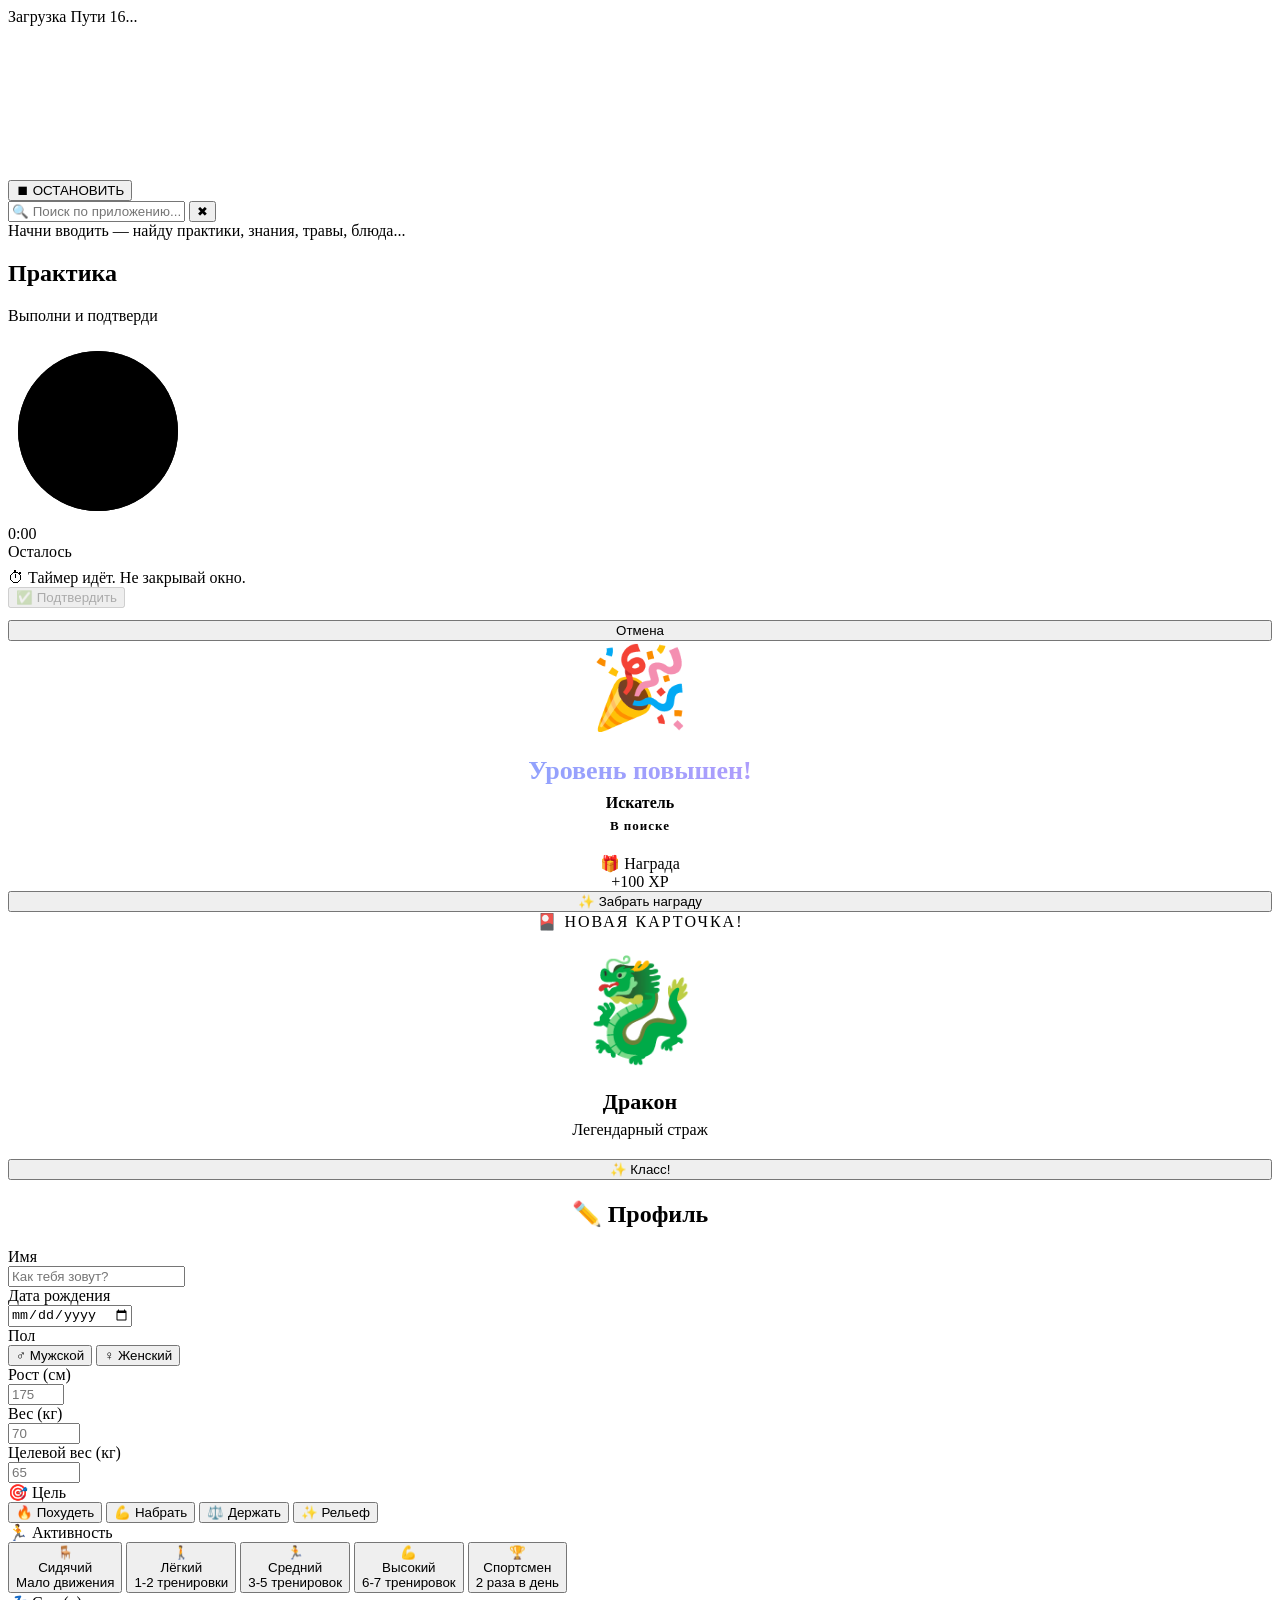
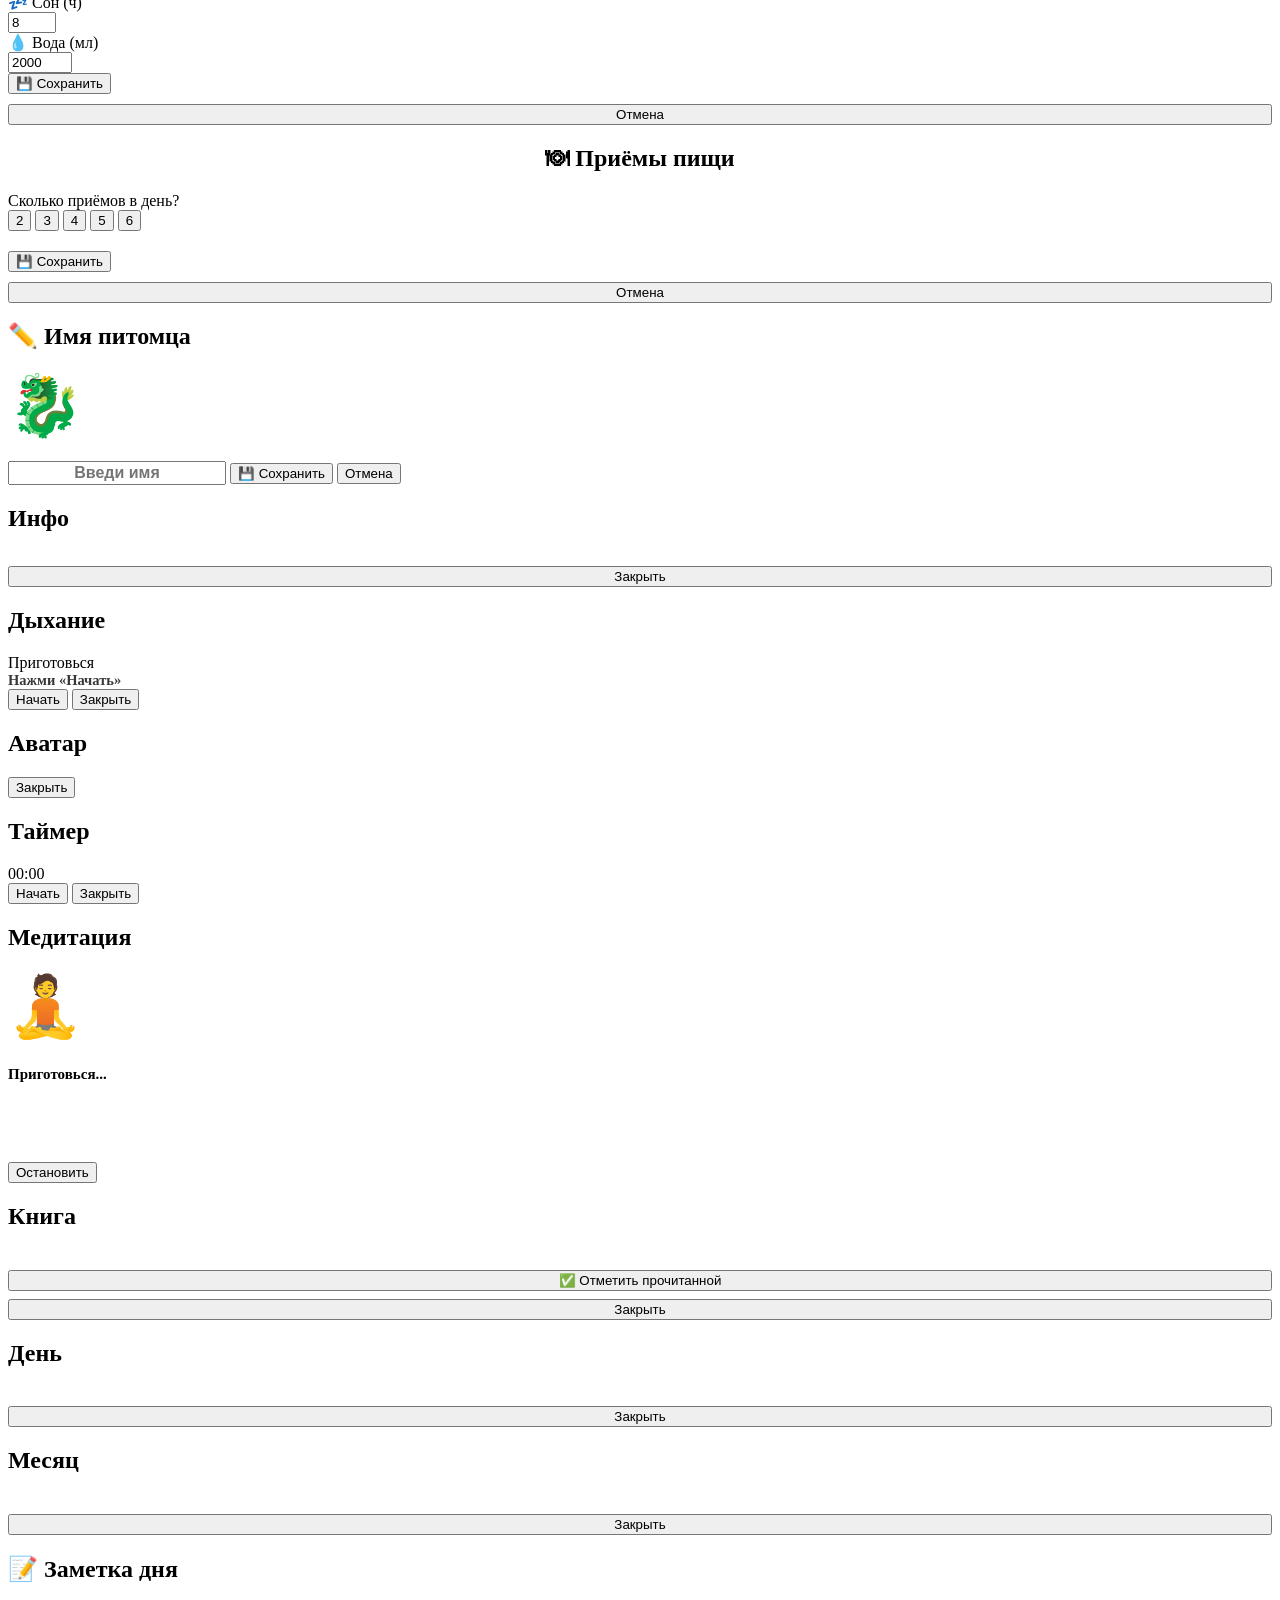
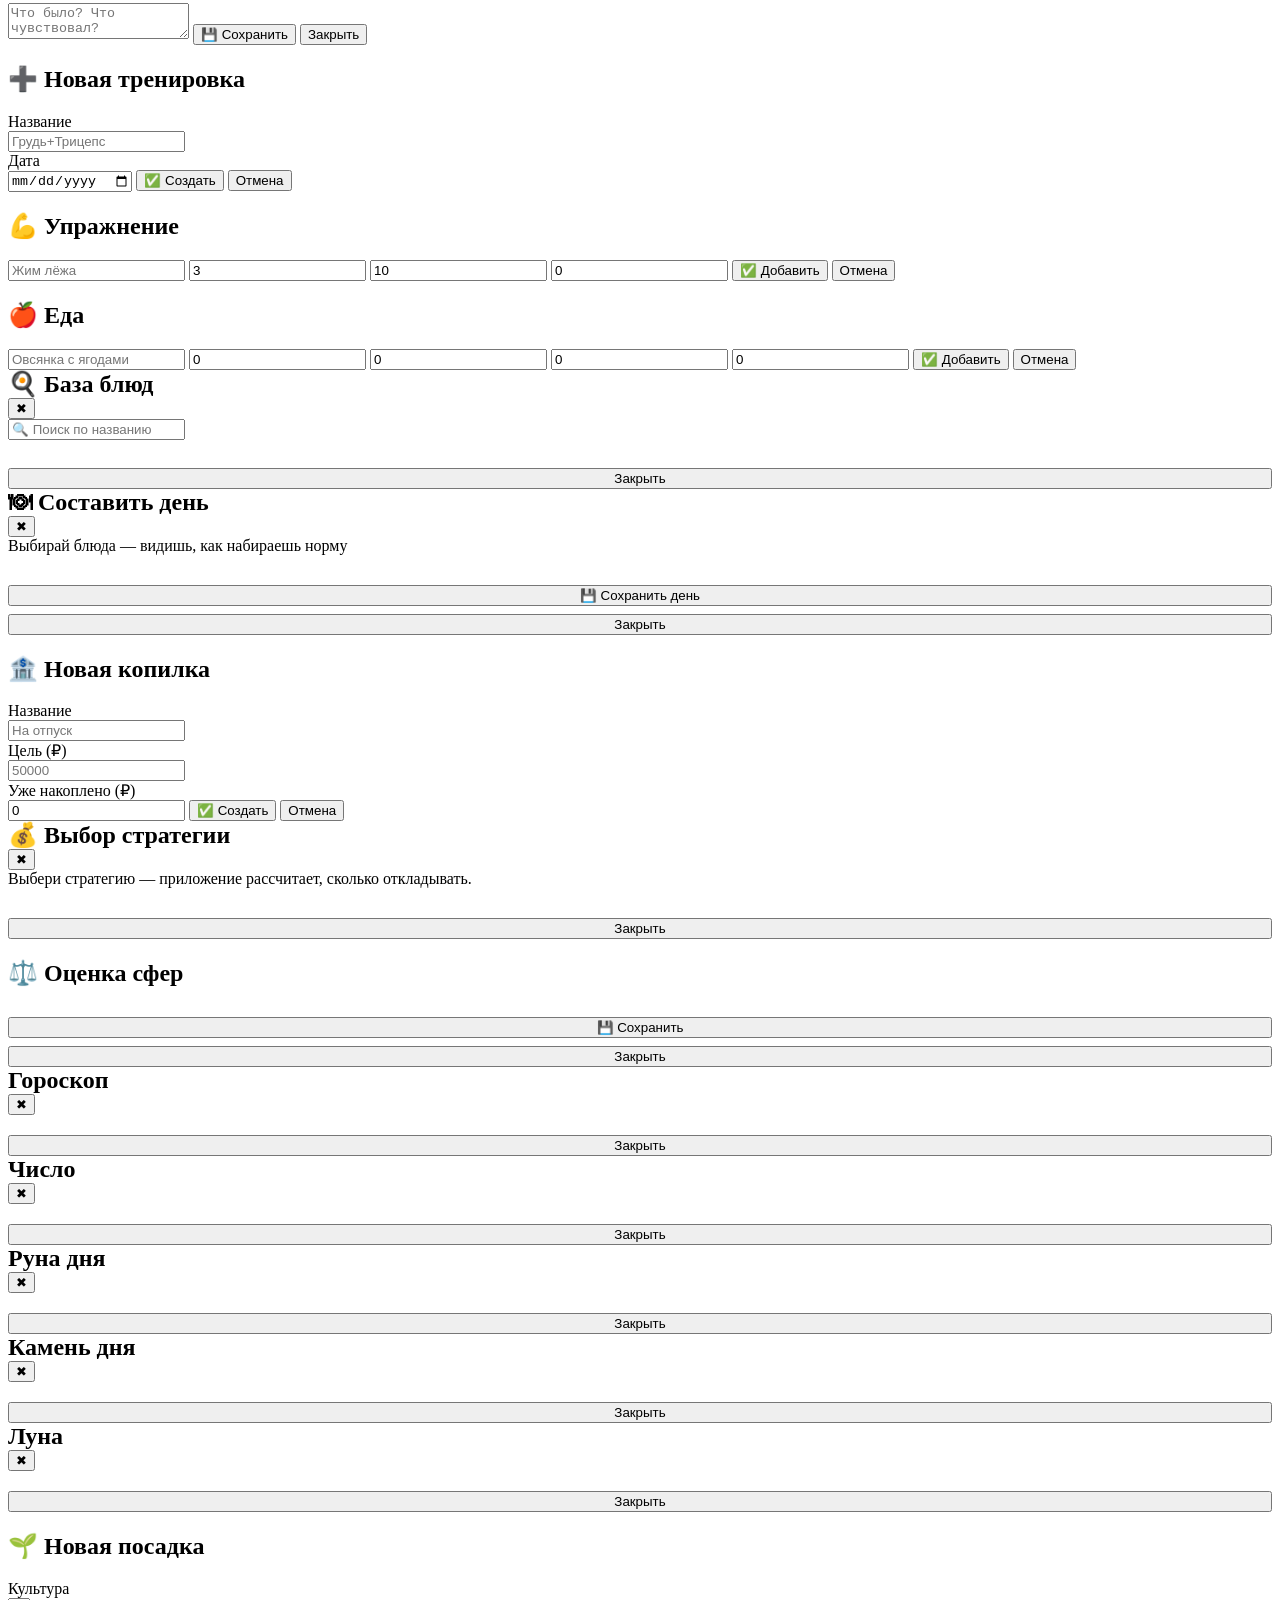
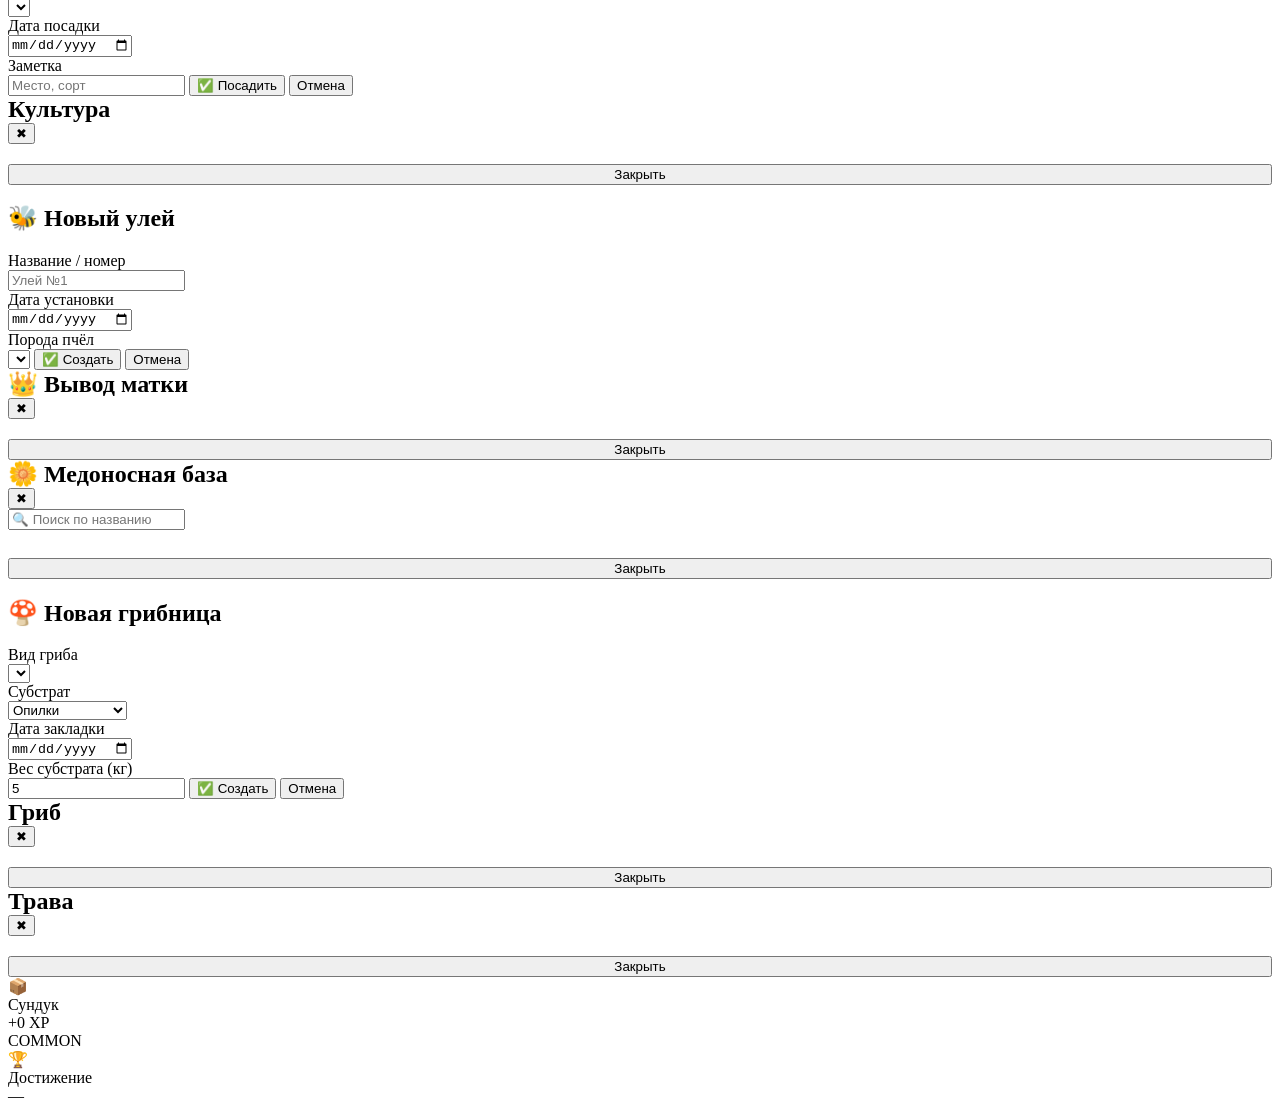
==== commit fec46d1e: "Update print statement from 'Hello' to 'Goodbye'" ====
--- a/index.html
+++ b/index.html
@@ -6,590 +6,987 @@
 <meta name="apple-mobile-web-app-capable" content="yes">
 <meta name="apple-mobile-web-app-status-bar-style" content="black-translucent">
 <meta name="theme-color" content="#05040f">
-<title>Путь 16</title>
+<meta name="description" content="Путь 16 — приложение для саморазвития, трекинга привычек, эзотерики и природы">
+<meta name="format-detection" content="telephone=no">
+<link rel="manifest" href="manifest.json">
+<link rel="icon" type="image/svg+xml" href="data:image/svg+xml,%3Csvg xmlns='http://www.w3.org/2000/svg' viewBox='0 0 100 100'%3E%3Ctext y='80' font-size='80'%3E🧘%3C/text%3E%3C/svg%3E">
+<link rel="apple-touch-icon" href="icon-192.png">
 <link rel="stylesheet" href="styles.css">
+<title>Путь 16 · Сотворцом</title>
 </head>
 <body>
 
-<div id="loading"><div class="spinner"></div><div>Загрузка...</div></div>
+<!-- ============ ЗАГРУЗКА ============ -->
+<div id="loading">
+  <div class="spinner"></div>
+  <div class="loading-text">Загрузка Пути 16...</div>
+</div>
+
+<!-- ============ ФОН ============ -->
 <canvas id="fractalCanvas"></canvas>
 <div id="bgOverlay"></div>
 <div id="seasonalOverlay"></div>
 
-<button class="stop-voice-btn" id="stopVoiceBtn" onclick="stopVoiceMeditation()">⏹ СТОП</button>
-
-<div class="global-search-overlay" id="globalSearchOverlay" onclick="closeGlobalSearch(event)">
-<div class="global-search-box" onclick="event.stopPropagation()">
-<div class="global-search-input-row">
-<input class="global-search-input" id="globalSearchInput" placeholder="🔍 Поиск..." oninput="runGlobalSearch(this.value)">
-<button class="global-search-close" onclick="closeGlobalSearch()">✖</button>
-</div>
-<div class="global-search-results" id="globalSearchResults"></div>
-</div>
-</div>
-
+<!-- ============ УВЕДОМЛЕНИЕ О БАТАРЕЕ ============ -->
+<div id="batterySaverNotice" style="display:none">
+  🔋 Режим экономии — фрактал отключён
+</div>
+
+<!-- ============ КНОПКА СТОП ГОЛОС ============ -->
+<button class="stop-voice-btn" id="stopVoiceBtn" onclick="stopVoiceMeditation()" aria-label="Остановить медитацию">
+  ⏹ ОСТАНОВИТЬ
+</button>
+
+<!-- ============ ГЛОБАЛЬНЫЙ ПОИСК ============ -->
+<div class="global-search-overlay" id="globalSearchOverlay" onclick="closeGlobalSearch(event)" role="dialog" aria-label="Поиск по приложению">
+  <div class="global-search-box" onclick="event.stopPropagation()">
+    <div class="global-search-input-row">
+      <input class="global-search-input" id="globalSearchInput" 
+             placeholder="🔍 Поиск по приложению..." 
+             oninput="debouncedSearch(this.value)" 
+             autocomplete="off"
+             aria-label="Строка поиска">
+      <button class="global-search-close" onclick="closeGlobalSearch()" aria-label="Закрыть поиск">✖</button>
+    </div>
+    <div class="global-search-results" id="globalSearchResults">
+      <div class="search-hint">Начни вводить — найду практики, знания, травы, блюда...</div>
+    </div>
+  </div>
+</div>
+
+<!-- ============ ПРИЛОЖЕНИЕ ============ -->
 <div class="app" id="appRoot" style="display:none">
 
-<div class="header">
-<div class="avatar-row">
-<div class="avatar" id="avatar" onclick="openProfile()">🧘</div>
-<div class="level-info">
-<div class="level-badge" id="levelBadge">Ур. 1 · Новичок</div>
-<div class="rank-title" id="rankTitle">Начало пути</div>
-</div>
-<button class="header-search-btn" onclick="openGlobalSearch()">🔍</button>
-</div>
-<h1>Путь</h1>
-<div class="xp-bar"><div class="xp-fill" id="xpFill"></div></div>
-<div class="xp-text" id="xpText">0 / 300 XP</div>
-<div class="stats-row">
-<div class="stat"><div class="stat-value" id="statStreak">0</div><div class="stat-label">Стрик</div></div>
-<div class="stat"><div class="stat-value" id="statToday">0</div><div class="stat-label">Сегодня</div></div>
-<div class="stat"><div class="stat-value" id="statTotal">0</div><div class="stat-label">Дней</div></div>
-<div class="stat"><div class="stat-value" id="statRank">🌱</div><div class="stat-label">Ранг</div></div>
-</div>
-</div>
+<!-- ============ ШАПКА ============ -->
+<header class="header">
+  <div class="avatar-row">
+    <div class="avatar" id="avatar" onclick="openProfile()" ondblclick="quickProfile()" 
+         role="button" tabindex="0" aria-label="Профиль">🧘</div>
+    <div class="level-info">
+      <div class="level-badge" id="levelBadge">Ур. 1 · Новичок</div>
+      <div class="rank-title" id="rankTitle">Начало пути</div>
+    </div>
+    <button class="header-search-btn" onclick="openGlobalSearch()" aria-label="Открыть поиск">🔍</button>
+  </div>
+  <h1 id="mainTitle">Путь</h1>
+  <div class="xp-bar" role="progressbar" aria-label="Прогресс уровня">
+    <div class="xp-fill" id="xpFill"></div>
+  </div>
+  <div class="xp-text" id="xpText">0 / 150 XP</div>
+  <div class="stats-row">
+    <div class="stat"><div class="stat-value" id="statStreak">0</div><div class="stat-label">Стрик</div></div>
+    <div class="stat"><div class="stat-value" id="statToday">0</div><div class="stat-label">Сегодня</div></div>
+    <div class="stat"><div class="stat-value" id="statTotal">0</div><div class="stat-label">Дней</div></div>
+    <div class="stat"><div class="stat-value" id="statRank">🌱</div><div class="stat-label">Ранг</div></div>
+  </div>
+</header>
 
 <div id="penaltyBanner"></div>
 <div id="smartNudgeBanner"></div>
 
-<div class="main-menu" id="mainMenu">
-<div class="main-menu-btn active" data-cat="game" onclick="switchCategory('game')">🎮<span>Игра</span></div>
-<div class="main-menu-btn" data-cat="develop" onclick="switchCategory('develop')">🎯<span>Развитие</span></div>
-<div class="main-menu-btn" data-cat="track" onclick="switchCategory('track')">📊<span>Трекеры</span></div>
-<div class="main-menu-btn" data-cat="esoterica" onclick="switchCategory('esoterica')">🔮<span>Эзотерика</span></div>
-<div class="main-menu-btn" data-cat="nature" onclick="switchCategory('nature')">🌱<span>Природа</span></div>
-<div class="main-menu-btn" data-cat="know" onclick="switchCategory('know')">📚<span>Знания</span></div>
-<div class="main-menu-btn" data-cat="more" onclick="switchCategory('more')">⚙️<span>Ещё</span></div>
-</div>
-
+<!-- ============ ГЛАВНОЕ МЕНЮ ============ -->
+<nav class="main-menu" id="mainMenu" role="tablist">
+  <button class="main-menu-btn active" data-cat="game" onclick="switchCategory('game')" role="tab">🎮<span>Игра</span></button>
+  <button class="main-menu-btn" data-cat="develop" onclick="switchCategory('develop')" role="tab">🎯<span>Развитие</span></button>
+  <button class="main-menu-btn" data-cat="track" onclick="switchCategory('track')" role="tab">📊<span>Трекеры</span></button>
+  <button class="main-menu-btn" data-cat="esoterica" onclick="switchCategory('esoterica')" role="tab">🔮<span>Эзотерика</span></button>
+  <button class="main-menu-btn" data-cat="nature" onclick="switchCategory('nature')" role="tab">🌱<span>Природа</span></button>
+  <button class="main-menu-btn" data-cat="know" onclick="switchCategory('know')" role="tab">📚<span>Знания</span></button>
+  <button class="main-menu-btn" data-cat="more" onclick="switchCategory('more')" role="tab">⚙️<span>Ещё</span></button>
+</nav>
+
+<!-- ============ ПОДТАБЫ ============ -->
 <div class="sub-tabs" id="subTabs"></div>
 
-<div class="category-pages active" id="cat-game">
-<div class="page active" id="page-card">
-<div class="section-title">🎴 Карта Судьбы</div>
-<div class="info-text">Одна карта в день. Прими вызов — выполни — получи награду.</div>
-<div id="cardContainer"></div>
-<div class="section-title">🌅 Аффирмация дня</div>
-<div id="affirmationContainer"></div>
-<div class="section-title">🌿 Мантра дня</div>
-<div id="mantraContainer"></div>
-<div class="section-title">💭 Цитата дня</div>
-<div id="quoteContainer"></div>
-</div>
-<div class="page" id="page-wheel"><div class="section-title">🎡 Колесо Фортуны</div><div class="info-text">Раз в день — крути и получай награду.</div><div id="wheelContainer"></div></div>
-<div class="page" id="page-cards"><div class="section-title">🎴 Коллекция</div><div class="info-text">Собирай карточки.</div><div id="collectionContainer"></div></div>
-<div class="page" id="page-heatmap"><div class="section-title">🔥 Тепловая карта</div><div class="info-text">365 дней пути.</div><div id="heatmapContainer"></div></div>
-<div class="page" id="page-forecast"><div class="section-title">📈 Прогноз</div><div class="info-text">Куда ты придёшь.</div><div id="forecastContainer"></div></div>
-<div class="page" id="page-dailypath"><div class="section-title">🗺️ Путь дня</div><div class="info-text">Маршрут на сегодня.</div><div id="dailyPathContainer"></div></div>
-<div class="page" id="page-boss"><div class="section-title">⚔️ Босс недели</div><div class="info-text">Практики и преграды наносят урон.</div><div id="bossContainer"></div></div>
-<div class="page" id="page-pet"><div class="section-title">🐉 Питомец</div><div class="info-text">Твой дух-хранитель.</div><div id="petContainer"></div></div>
-<div class="page" id="page-petshop"><div class="section-title">🏪 Магазин</div><div class="info-text">Купи других питомцев.</div><div id="petshopContainer"></div></div>
-<div class="page" id="page-chest"><div class="section-title">🎁 Сундук дня</div><div class="info-text">Раз в день.</div><div id="chestContainer"></div></div>
-<div class="page" id="page-domain"><div class="section-title">🏰 Домен</div><div class="info-text">Строй здания за XP.</div><div id="domainContainer"></div></div>
-<div class="page" id="page-weekly"><div class="section-title">🎁 Награда недели</div><div class="info-text">7 дней подряд.</div><div id="weeklyContainer"></div></div>
-<div class="page" id="page-awards"><div class="section-title">🏆 Достижения</div><div class="ach-grid" id="achGrid"></div></div>
-</div>
-
-<div class="category-pages" id="cat-develop">
-<div class="page active" id="page-practices"><div class="section-title">📋 Практики</div><div class="info-text">Кулдаун 9ч. Уровни за 5 выполнений. Макс 2/день.</div><div id="practicesContainer"></div></div>
-<div class="page" id="page-quests"><div class="section-title">⚔️ Квесты дня</div><div class="quest-timer-bar"><div><div class="course-timer-label">Обновятся через</div><div class="quest-timer-value" id="questTimer">00:00:00</div></div><div style="font-size:36px">⏱</div></div><div id="questsContainer"></div></div>
-<div class="page" id="page-courses"><div class="section-title">🎓 Курсы</div><div class="info-text">Программы с таймерами.</div><div id="coursesContainer"></div></div>
-<div class="page" id="page-askesis"><div class="section-title">🔥 Активные аскезы</div><div id="askesisActive"></div><div class="section-title">📜 Доступные</div><div id="askesisAvailable"></div></div>
-<div class="page" id="page-barriers"><div class="section-title">🚧 Преграды</div><div class="info-text">Бьют по боссу.</div><div id="barriersContainer"></div></div>
-<div class="page" id="page-path"><div class="section-title">🌌 Путь Пробуждения</div><div class="info-text">7 ступеней.</div><div id="pathContainer"></div></div>
-</div>
-
-<div class="category-pages" id="cat-track">
-<div class="page active" id="page-habits"><div class="section-title">📅 Привычки</div><div class="info-text">14 дней.</div><div id="habitsContainer"></div></div>
-<div class="page" id="page-mood"><div class="section-title">😊 Настроение</div><div class="info-text">Tap — детали.</div><div id="moodContainer"></div><div class="section-title">📊 Аналитика</div><div id="moodAnalyticsContainer"></div></div>
-<div class="page" id="page-body">
-<div class="section-title">💪 Журнал тела</div>
-<div class="body-tabs">
-<div class="body-tab active" data-body-tab="weight" onclick="switchBodyTab('weight')">⚖️ Вес</div>
-<div class="body-tab" data-body-tab="workout" onclick="switchBodyTab('workout')">🏋️ Тренировки</div>
-<div class="body-tab" data-body-tab="food" onclick="switchBodyTab('food')">🍎 Еда</div>
-<div class="body-tab" data-body-tab="tips" onclick="switchBodyTab('tips')">📚 Советы</div>
-</div>
-<div class="body-pane active" id="bodyPane-weight"><div id="bodyContainer"></div></div>
-<div class="body-pane" id="bodyPane-workout"><div id="workoutContainer"></div></div>
-<div class="body-pane" id="bodyPane-food"><div id="foodContainer"></div></div>
-<div class="body-pane" id="bodyPane-tips"><div id="tipsContainer"></div></div>
-</div>
-<div class="page" id="page-finance"><div class="section-title">💰 Финансы</div><div class="info-text">Стратегии, копилки, учёт.</div><div id="financeContainer"></div></div>
-<div class="page" id="page-plan"><div class="section-title">🧠 План дня</div><div class="info-text">Персональный распорядок.</div><div id="planContainer"></div></div>
-<div class="page" id="page-goals"><div class="section-title">🎯 Цели</div><div class="info-text">С чек-листом шагов.</div><div id="goalsContainer"></div><div class="section-title">Создать</div><div id="goalForm"></div></div>
-</div>
-
-<div class="category-pages" id="cat-esoterica">
-<div class="page active" id="page-horoscope"><div class="section-title">✨ Гороскоп</div><div class="info-text">Западный · Китайский · Кельтский</div><div id="horoscopeContainer"></div></div>
-<div class="page" id="page-numerology"><div class="section-title">🔢 Нумерология</div><div class="info-text">Числа, матрица Пифагора.</div><div id="numerologyContainer"></div></div>
-<div class="page" id="page-moon"><div class="section-title">🌙 Луна</div><div class="info-text">Фазы, влияние на дела.</div><div id="moonContainer"></div></div>
-<div class="page" id="page-runes"><div class="section-title">ᚱ Руна дня</div><div class="info-text">Одна руна из 24.</div><div id="runeContainer"></div></div>
-<div class="page" id="page-stones"><div class="section-title">💎 Камень дня</div><div class="info-text">Талисман по дате.</div><div id="stoneContainer"></div></div>
-<div class="page" id="page-ball"><div class="section-title">🎱 Шар Да/Нет</div><div class="info-text">Задай вопрос в уме.</div><div id="ballContainer"></div></div>
-<div class="page" id="page-color"><div class="section-title">🎨 Цвет дня</div><div class="info-text">По дню недели.</div><div id="colorContainer"></div></div>
-</div>
-
-<div class="category-pages" id="cat-nature">
-<div class="page active" id="page-garden"><div class="section-title">🌱 Сад</div><div class="info-text">Трекер посадок.</div><div id="gardenContainer"></div></div>
-<div class="page" id="page-bees"><div class="section-title">🐝 Пасека</div><div class="info-text">Ульи, вывод матки, медоносы.</div><div id="beesContainer"></div></div>
-<div class="page" id="page-mushrooms"><div class="section-title">🍄 Грибница</div><div class="info-text">Трекер мицелия.</div><div id="mushroomsContainer"></div></div>
-<div class="page" id="page-herbs"><div class="section-title">🌿 Травы</div><div class="info-text">Лекарственные травы.</div><div id="herbsContainer"></div></div>
-</div>
-
-<div class="category-pages" id="cat-know">
-<div class="page active" id="page-books"><div class="section-title">📖 Библиотека</div><div class="info-text">Выжимки из книг.</div><div id="booksContainer"></div></div>
-<div class="page" id="page-knowledge"><div class="section-title">📖 База знаний</div><input class="kb-search" id="kbSearch" placeholder="🔍 Поиск..." oninput="filterKnowledge(this.value)"><div id="knowledgeContainer"></div></div>
-<div class="page" id="page-health"><div class="section-title">💚 Здоровье</div><input class="kb-search" id="healthSearch" placeholder="🔍 Поиск..." oninput="filterHealth(this.value)"><div id="healthContainer"></div></div>
-<div class="page" id="page-esoteric-kb"><div class="section-title">🔮 База эзотерики</div><div class="info-text">50+ терминов.</div><div id="esotericKbContainer"></div></div>
-</div>
-
-<div class="category-pages" id="cat-more">
-<div class="page active" id="page-profile"><div id="profileContainer"></div></div>
-<div class="page" id="page-reflection"><div class="section-title">💭 Рефлексия дня</div><div class="info-text">3 вопроса вечером.</div><div id="reflectionContainer"></div></div>
-<div class="page" id="page-wins"><div class="section-title">🏆 Дневник побед</div><div class="info-text">Маленькие победы.</div><div id="winsContainer"></div></div>
-<div class="page" id="page-gratitude"><div class="section-title">🙏 Благодарность</div><div class="info-text">3 вещи в день.</div><div id="gratitudeContainer"></div></div>
-<div class="page" id="page-balance"><div class="section-title">⚖️ Колесо баланса</div><div class="info-text">Оцени 8 сфер.</div><div id="balanceContainer"></div></div>
-<div class="page" id="page-insights"><div class="section-title">💡 Инсайты недели</div><div id="insightsContainer"></div></div>
-<div class="page" id="page-analytics"><div class="section-title">📊 Аналитика</div><div id="analyticsContainer"></div></div>
-<div class="page" id="page-dna"><div class="section-title">🧬 ДНК</div><div class="info-text">90 дней пути.</div><div id="dnaWrap"></div></div>
-<div class="page" id="page-progress">
-<div class="section-title">📈 XP за 14 дней</div><div class="chart" id="chart"></div>
-<div class="section-title">📅 Календарь</div><div class="cal" id="calendar"></div>
-<div class="section-title">🎯 Детали</div>
-<div class="setting"><span class="setting-label">💰 Баланс XP</span><b class="setting-value" id="detailXp">0</b></div>
-<div class="setting"><span class="setting-label">🏆 Заработано</span><b class="setting-value" id="detailXpEarned">0</b></div>
-<div class="setting"><span class="setting-label">Макс. стрик</span><b class="setting-value" id="detailStreak">0</b></div>
-<div class="setting"><span class="setting-label">Практик</span><b class="setting-value" id="detailDone">0</b></div>
-<div class="setting"><span class="setting-label">Достижений</span><b class="setting-value" id="detailAch">0</b></div>
-<div class="setting"><span class="setting-label">Карточек</span><b class="setting-value" id="detailCards">0</b></div>
-<div class="setting"><span class="setting-label">Боссов</span><b class="setting-value" id="detailBosses">0</b></div>
-<div class="setting"><span class="setting-label">Питомцев</span><b class="setting-value" id="detailPets">0</b></div>
-<div class="setting"><span class="setting-label">Посадок</span><b class="setting-value" id="detailGarden">0</b></div>
-<div class="setting"><span class="setting-label">Ульев</span><b class="setting-value" id="detailBees">0</b></div>
-<div class="setting"><span class="setting-label">Грибниц</span><b class="setting-value" id="detailMushrooms">0</b></div>
-</div>
-<div class="page" id="page-settings">
-<div class="section-title">🎨 Тема</div><div id="themePicker"></div>
-<div class="section-title">🌸 Сезонная тема</div>
-<div class="setting"><span class="setting-label">🌦 Авто-смена</span><div class="switch" id="switchSeasonal" onclick="toggleSeasonal()"></div></div>
-<div class="section-title">🌀 Фракталы</div><div id="fractalPicker"></div>
-<div class="section-title">🎵 Частоты</div><div class="sound-grid" id="frequencyPicker"></div>
-<div class="section-title">🌿 Звуки природы</div><div class="sound-grid" id="soundPicker"></div>
-<div class="section-title">⏱ Таймеры</div>
-<button class="btn-block primary" onclick="openTimer('stopwatch')">⏱ Секундомер</button>
-<button class="btn-block" onclick="openTimer('pomodoro')">🍅 Pomodoro</button>
-<button class="btn-block" onclick="openTimer('custom')">⏰ Отсчёт</button>
-<div class="section-title">🧘 Медитации</div>
-<button class="btn-block" onclick="startVoiceMeditation('relax')">🌊 Расслабление</button>
-<button class="btn-block" onclick="startVoiceMeditation('focus')">🎯 Фокус</button>
-<button class="btn-block" onclick="startVoiceMeditation('gratitude')">💗 Благодарность</button>
-<div class="section-title">⚙️ Основные</div>
-<div class="setting"><span class="setting-label">🔊 Звуки</span><div class="switch" id="switchSound" onclick="toggleSound()"></div></div>
-<div class="setting"><span class="setting-label">🔔 Напоминания</span><div class="switch" id="switchNotify" onclick="toggleNotify()"></div></div>
-<div class="setting"><span class="setting-label">💾 Экономия энергии</span><div class="switch" id="switchBattery" onclick="toggleBatterySaver()"></div></div>
-<div class="section-title">🌟 Свои аффирмации</div>
-<div class="input-row"><input id="newAffirmation" placeholder="Своя аффирмация" maxlength="100"><button class="mini-btn purple" onclick="addCustomAffirmation()">➕</button></div>
-<div id="customAffirmationsList"></div>
-<div class="section-title">✏️ Своя практика</div>
-<div class="input-row"><input id="newName" placeholder="Название" maxlength="30"><select id="newCat"><option value="disc">Дисциплина</option><option value="breath">Дыхание</option><option value="body">Тело</option><option value="mind">Разум</option><option value="spirit">Дух</option><option value="health">Здоровье</option></select></div>
-<button class="btn-block primary" onclick="addCustomPractice()">➕ Добавить</button>
-<div id="customList"></div>
-<div class="section-title">💾 Данные</div>
-<button class="btn-block primary" onclick="exportData()">📤 Экспорт</button>
-<button class="btn-block" onclick="document.getElementById('importFile').click()">📥 Импорт</button>
-<input type="file" id="importFile" accept=".json" style="display:none" onchange="importData(event)">
-<button class="btn-block danger" onclick="resetAll()">🗑 Сбросить</button>
-</div>
-</div>
-
-</div>
-
-<div class="modal" id="practiceTimerModal"><div class="modal-content">
-<h2 id="timerPracTitle">Практика</h2>
-<div class="info-text" id="timerPracDesc">Выполни и подтверди</div>
-<div class="timer-progress">
-<svg width="180" height="180" viewBox="0 0 180 180">
-<defs><linearGradient id="timerGradient" x1="0%" y1="0%" x2="100%" y2="100%"><stop offset="0%" stop-color="#4facfe"/><stop offset="100%" stop-color="#f093fb"/></linearGradient></defs>
-<circle class="timer-progress-bg" cx="90" cy="90" r="80"></circle>
-<circle class="timer-progress-fill" id="pracTimerCircle" cx="90" cy="90" r="80" stroke-dasharray="502" stroke-dashoffset="502"></circle>
-</svg>
-<div class="timer-progress-text" id="pracTimerText">0:00</div>
-<div class="timer-progress-label" id="pracTimerLabel">Осталось</div>
-</div>
-<div class="practice-timer-actions"><button class="confirm-btn" id="pracConfirmBtn" onclick="confirmPracticeComplete()" disabled>✅ Подтвердить</button></div>
-<button class="btn ghost" onclick="cancelPracticeTimer()" style="width:100%;margin-top:12px">Отмена</button>
-</div></div>
-
-<div class="modal" id="levelUpModal"><div class="modal-content">
-<div style="font-size:80px;margin-bottom:16px">🎉</div>
-<h2 style="margin-bottom:8px">Уровень повышен!</h2>
-<div id="levelUpTitle" style="font-size:16px;font-weight:800;margin-bottom:6px">Искатель</div>
-<div id="levelUpRank" style="font-size:13px;color:var(--text-dim);font-weight:700;margin-bottom:20px">В поиске</div>
-<div style="background:rgba(255,209,102,0.2);border:2px solid rgba(255,209,102,0.5);border-radius:18px;padding:16px;margin-bottom:20px">
-<div id="levelUpRewardText" style="font-size:16px;font-weight:900;color:#ffd166">+100 XP</div>
-</div>
-<button class="btn primary" onclick="claimLevelUpReward()" style="width:100%">✨ Забрать</button>
-</div></div>
-
-<div class="modal" id="cardUnlockModal"><div class="modal-content">
-<div style="font-size:14px;color:var(--text-soft);font-weight:800;text-transform:uppercase;margin-bottom:12px">🎴 Новая карточка!</div>
-<div id="cardUnlockIcon" style="font-size:100px;margin:20px 0">🐉</div>
-<div id="cardUnlockName" style="font-size:22px;font-weight:900;margin-bottom:6px">Дракон</div>
-<div id="cardUnlockDesc" style="font-size:13px;color:var(--text-dim);font-weight:600;margin-bottom:20px">Легендарный страж</div>
-<button class="btn primary" onclick="closeCardUnlock()" style="width:100%">✨ Класс!</button>
-</div></div>
-
-<div class="modal" id="profileEditModal"><div class="modal-content" style="text-align:left">
-<h2 style="margin-bottom:20px;text-align:center">✏️ Профиль</h2>
-<div class="profile-form-row full"><div><div class="profile-form-label">Имя</div><input class="profile-form-input" id="pfName" placeholder="Имя" maxlength="30"></div></div>
-<div class="profile-form-row full"><div><div class="profile-form-label">Дата рождения</div><input class="profile-form-input" type="date" id="pfBirth"></div></div>
-<div class="profile-form-label">Пол</div>
-<div class="gender-tabs">
-<button class="gender-tab" data-gender="male" onclick="pickGender('male')">♂ Мужской</button>
-<button class="gender-tab" data-gender="female" onclick="pickGender('female')">♀ Женский</button>
-</div>
-<div class="profile-form-row">
-<div><div class="profile-form-label">Рост (см)</div><input class="profile-form-input" type="number" id="pfHeight" placeholder="175" min="100" max="250"></div>
-<div><div class="profile-form-label">Вес (кг)</div><input class="profile-form-input" type="number" id="pfWeight" placeholder="70" min="30" max="300" step="0.1"></div>
-</div>
-<div class="profile-form-row full"><div><div class="profile-form-label">Целевой вес (кг)</div><input class="profile-form-input" type="number" id="pfTargetWeight" placeholder="65" min="30" max="300" step="0.1"></div></div>
-<div class="profile-form-label">🎯 Цель</div>
-<div class="goal-tabs">
-<button class="goal-tab" data-goal="lose" onclick="pickGoal('lose')">🔥 Похудеть</button>
-<button class="goal-tab" data-goal="gain" onclick="pickGoal('gain')">💪 Набрать</button>
-<button class="goal-tab" data-goal="maintain" onclick="pickGoal('maintain')">⚖️ Держать</button>
-<button class="goal-tab" data-goal="recomp" onclick="pickGoal('recomp')">✨ Рельеф</button>
-</div>
-<div class="profile-form-label">🏃 Активность</div>
-<div class="activity-list">
-<button class="activity-opt" data-activity="sedentary" onclick="pickActivity('sedentary')"><div class="activity-opt-icon">🪑</div><div class="activity-opt-info"><div class="activity-opt-name">Сидячий</div><div class="activity-opt-desc">Мало движения</div></div></button>
-<button class="activity-opt" data-activity="light" onclick="pickActivity('light')"><div class="activity-opt-icon">🚶</div><div class="activity-opt-info"><div class="activity-opt-name">Лёгкий</div><div class="activity-opt-desc">1-2 тренировки</div></div></button>
-<button class="activity-opt" data-activity="moderate" onclick="pickActivity('moderate')"><div class="activity-opt-icon">🏃</div><div class="activity-opt-info"><div class="activity-opt-name">Средний</div><div class="activity-opt-desc">3-5 тренировок</div></div></button>
-<button class="activity-opt" data-activity="active" onclick="pickActivity('active')"><div class="activity-opt-icon">💪</div><div class="activity-opt-info"><div class="activity-opt-name">Высокий</div><div class="activity-opt-desc">6-7 тренировок</div></div></button>
-<button class="activity-opt" data-activity="athlete" onclick="pickActivity('athlete')"><div class="activity-opt-icon">🏆</div><div class="activity-opt-info"><div class="activity-opt-name">Спортсмен</div><div class="activity-opt-desc">2×день</div></div></button>
-</div>
-<div class="profile-form-row">
-<div><div class="profile-form-label">💤 Сон (ч)</div><input class="profile-form-input" type="number" id="pfSleep" value="8" min="4" max="12"></div>
-<div><div class="profile-form-label">💧 Вода (мл)</div><input class="profile-form-input" type="number" id="pfWater" value="2000" min="500" max="5000" step="100"></div>
-</div>
-<button class="profile-save-btn" onclick="saveProfile()">💾 Сохранить</button>
-<button class="btn ghost" style="width:100%;margin-top:10px" onclick="closeModal('profileEditModal')">Отмена</button>
-</div></div>
-
-<div class="modal" id="profileMealsModal"><div class="modal-content" style="text-align:left">
-<h2 style="text-align:center;margin-bottom:20px">🍽 Приёмы пищи</h2>
-<div class="plan-label">Сколько приёмов?</div>
-<div class="meal-count-tabs" id="mealCountTabs">
-<button data-count="2" onclick="pickMealCount(2)">2</button>
-<button data-count="3" onclick="pickMealCount(3)">3</button>
-<button data-count="4" onclick="pickMealCount(4)">4</button>
-<button data-count="5" onclick="pickMealCount(5)">5</button>
-<button data-count="6" onclick="pickMealCount(6)">6</button>
-</div>
-<div id="mealScheduleEditor" style="margin-top:20px"></div>
-<button class="profile-save-btn" onclick="saveMealSchedule()">💾 Сохранить</button>
-<button class="btn ghost" style="width:100%;margin-top:10px" onclick="closeModal('profileMealsModal')">Отмена</button>
-</div></div>
-
-<div class="modal" id="petNameModal"><div class="modal-content">
-<h2>✏️ Имя питомца</h2>
-<div style="font-size:60px;margin:20px 0" id="petNameEmoji">🐉</div>
-<input class="plan-input" id="petNewName" placeholder="Имя" maxlength="20" style="text-align:center">
-<button class="btn primary" onclick="savePetName()">💾 Сохранить</button>
-<button class="btn ghost" onclick="closeModal('petNameModal')">Отмена</button>
-</div></div>
-
-<div class="modal" id="infoModal"><div class="modal-content" style="text-align:left">
-<h2 id="infoTitle" style="margin-bottom:14px">Инфо</h2>
-<div id="infoBody" style="font-size:13.5px;line-height:1.7;color:var(--text-dim)"></div>
-<button class="btn ghost" style="margin-top:20px;width:100%" onclick="closeModal('infoModal')">Закрыть</button>
-</div></div>
-
-<div class="modal" id="breathModal"><div class="modal-content">
-<h2 id="breathTitle">Дыхание</h2>
-<div class="breath-circle" id="breathCircle">Приготовься</div>
-<div id="breathPhase" style="opacity:.78;font-size:14.5px;font-weight:700">Нажми «Начать»</div>
-<button class="btn" id="breathBtn">Начать</button>
-<button class="btn ghost" onclick="closeBreath()">Закрыть</button>
-</div></div>
-
-<div class="modal" id="avatarModal"><div class="modal-content">
-<h2>Аватар</h2><div class="avatar-picker" id="avatarPicker"></div>
-<button class="btn ghost" onclick="closeModal('avatarModal')">Закрыть</button>
-</div></div>
-
-<div class="modal" id="timerModal"><div class="modal-content">
-<h2 id="timerTitle">Таймер</h2>
-<div class="timer-display" id="timerDisplay">00:00</div>
-<div id="timerHint" style="font-size:13px;color:var(--text-dim);margin-bottom:14px"></div>
-<button class="btn" id="timerBtn" onclick="toggleTimer()">Начать</button>
-<button class="btn ghost" onclick="closeTimer()">Закрыть</button>
-</div></div>
-
-<div class="modal" id="voiceModal"><div class="modal-content">
-<h2 id="voiceTitle">Медитация</h2>
-<div style="font-size:60px;margin:20px 0">🧘</div>
-<div id="voiceText" style="font-size:15px;line-height:1.7;color:var(--text-dim);font-weight:600;min-height:80px">Приготовься...</div>
-<button class="btn" onclick="stopVoiceMeditation()" style="margin-top:20px">Остановить</button>
-</div></div>
-
-<div class="modal" id="bookModal"><div class="modal-content" style="text-align:left">
-<h2 id="bookTitle" style="margin-bottom:6px">Книга</h2>
-<div id="bookAuthor" style="font-size:12px;color:var(--text-soft);margin-bottom:20px;font-weight:700"></div>
-<div id="bookBody" style="font-size:13.5px;line-height:1.7;color:var(--text-dim)"></div>
-<button class="btn" style="margin-top:20px;width:100%" onclick="markBookRead()">✅ Прочитано</button>
-<button class="btn ghost" style="margin-top:8px;width:100%" onclick="closeModal('bookModal')">Закрыть</button>
-</div></div>
-
-<div class="modal" id="dayDetailModal"><div class="modal-content" style="text-align:left">
-<h2 id="dayDetailTitle">День</h2>
-<div id="dayDetailBody" style="font-size:13.5px;line-height:1.7;color:var(--text-dim)"></div>
-<button class="btn ghost" style="margin-top:20px;width:100%" onclick="closeModal('dayDetailModal')">Закрыть</button>
-</div></div>
-
-<div class="modal" id="moodDetailModal"><div class="modal-content" style="text-align:left">
-<h2 id="moodDetailTitle">Месяц</h2>
-<div id="moodDetailBody" style="font-size:13.5px;line-height:1.7;color:var(--text-dim)"></div>
-<button class="btn ghost" style="margin-top:20px;width:100%" onclick="closeModal('moodDetailModal')">Закрыть</button>
-</div></div>
-
-<div class="modal" id="moodNoteModal"><div class="modal-content">
-<h2 id="moodNoteTitle">📝 Заметка</h2>
-<div id="moodNoteDay" style="font-size:13px;color:var(--text-soft);margin-bottom:14px;font-weight:700"></div>
-<textarea class="mood-note-modal-textarea" id="moodNoteText" placeholder="Что было?" maxlength="500"></textarea>
-<button class="btn" onclick="saveMoodNote()">💾 Сохранить</button>
-<button class="btn ghost" onclick="closeModal('moodNoteModal')">Закрыть</button>
-</div></div>
-
-<div class="modal" id="workoutAddModal"><div class="modal-content">
-<h2>➕ Тренировка</h2>
-<input class="plan-input" id="wName" placeholder="Название" maxlength="40">
-<input class="plan-input" type="date" id="wDate">
-<button class="btn primary" onclick="createWorkout()">✅ Создать</button>
-<button class="btn ghost" onclick="closeModal('workoutAddModal')">Отмена</button>
-</div></div>
-
-<div class="modal" id="exerciseAddModal"><div class="modal-content">
-<h2>💪 Упражнение</h2>
-<input class="plan-input" id="exName" placeholder="Название" maxlength="30">
-<input class="plan-input" type="number" id="exSets" placeholder="Подходы" value="3">
-<input class="plan-input" type="number" id="exReps" placeholder="Повторения" value="10">
-<input class="plan-input" type="number" id="exWeight" placeholder="Вес" value="0">
-<button class="btn primary" onclick="addExercise()">✅ Добавить</button>
-<button class="btn ghost" onclick="closeModal('exerciseAddModal')">Отмена</button>
-</div></div>
-
-<div class="modal" id="foodAddModal"><div class="modal-content">
-<h2>🍎 Еда</h2>
-<input class="plan-input" id="fName" placeholder="Название" maxlength="50">
-<input class="plan-input" type="number" id="fProtein" placeholder="Белки" value="0">
-<input class="plan-input" type="number" id="fFat" placeholder="Жиры" value="0">
-<input class="plan-input" type="number" id="fCarbs" placeholder="Углеводы" value="0">
-<input class="plan-input" type="number" id="fCalories" placeholder="Калории" value="0">
-<button class="btn primary" onclick="addFood()">✅ Добавить</button>
-<button class="btn ghost" onclick="closeModal('foodAddModal')">Отмена</button>
-</div></div>
-
-<div class="modal" id="foodLibraryModal"><div class="modal-content" style="text-align:left">
-<div style="display:flex;justify-content:space-between;align-items:center;margin-bottom:16px">
-<h2 style="margin:0">🍳 База блюд</h2>
-<button class="btn-small danger" onclick="closeModal('foodLibraryModal')" style="flex:0;padding:8px 14px">✖</button>
-</div>
-<div style="display:flex;gap:6px;margin-bottom:14px;overflow-x:auto;scrollbar-width:none;padding-bottom:6px" id="foodCategoriesRow"></div>
-<input class="plan-input" id="foodSearchInput" placeholder="🔍 Поиск" oninput="filterFoodLibrary(this.value)">
-<div id="foodLibraryList" style="max-height:400px;overflow-y:auto;padding-right:4px"></div>
-<button class="btn ghost" style="width:100%;margin-top:14px" onclick="closeModal('foodLibraryModal')">Закрыть</button>
-</div></div>
-
-<div class="modal" id="dayConstructorModal"><div class="modal-content" style="text-align:left">
-<div style="display:flex;justify-content:space-between;align-items:center;margin-bottom:6px">
-<h2 style="margin:0">🍽 Составить день</h2>
-<button class="btn-small danger" onclick="closeModal('dayConstructorModal')" style="flex:0;padding:8px 14px">✖</button>
-</div>
-<div id="dayConstructorSummary" style="background:rgba(76,217,100,0.12);border:1px solid rgba(76,217,100,0.3);border-radius:14px;padding:12px;margin-bottom:14px"></div>
-<div id="dayConstructorList"></div>
-<button class="btn primary" style="width:100%;margin-top:14px" onclick="saveDayConstructor()">💾 Сохранить день</button>
-<button class="btn ghost" style="width:100%;margin-top:8px" onclick="closeModal('dayConstructorModal')">Закрыть</button>
-</div></div>
-
-<div class="modal" id="savingsAddModal"><div class="modal-content">
-<h2>🏦 Копилка</h2>
-<input class="plan-input" id="savName" placeholder="Название" maxlength="30">
-<input class="plan-input" type="number" id="savTarget" placeholder="Цель (₽)">
-<input class="plan-input" type="number" id="savCurrent" placeholder="Накоплено" value="0">
-<button class="btn primary" onclick="createSavings()">✅ Создать</button>
-<button class="btn ghost" onclick="closeModal('savingsAddModal')">Отмена</button>
-</div></div>
-
-<div class="modal" id="strategyModal"><div class="modal-content" style="text-align:left">
-<div style="display:flex;justify-content:space-between;align-items:center;margin-bottom:16px">
-<h2 style="margin:0">💰 Стратегия</h2>
-<button class="btn-small danger" onclick="closeModal('strategyModal')" style="flex:0;padding:8px 14px">✖</button>
-</div>
-<div id="strategyList"></div>
-<button class="btn ghost" style="width:100%;margin-top:14px" onclick="closeModal('strategyModal')">Закрыть</button>
-</div></div>
-
-<div class="modal" id="balanceEditModal"><div class="modal-content" style="text-align:left">
-<h2 style="margin-bottom:16px">⚖️ Оценка сфер</h2>
-<div id="balanceEditList"></div>
-<button class="btn primary" style="width:100%;margin-top:14px" onclick="saveBalance()">💾 Сохранить</button>
-<button class="btn ghost" style="width:100%;margin-top:8px" onclick="closeModal('balanceEditModal')">Закрыть</button>
-</div></div>
-
-<div class="modal" id="horoscopeDetailModal"><div class="modal-content" style="text-align:left">
-<div style="display:flex;justify-content:space-between;align-items:center;margin-bottom:16px">
-<h2 id="horoscopeDetailTitle" style="margin:0">Гороскоп</h2>
-<button class="btn-small danger" onclick="closeModal('horoscopeDetailModal')" style="flex:0;padding:8px 14px">✖</button>
-</div>
-<div id="horoscopeDetailBody" style="font-size:13.5px;line-height:1.7;color:var(--text-dim)"></div>
-<button class="btn ghost" style="margin-top:20px;width:100%" onclick="closeModal('horoscopeDetailModal')">Закрыть</button>
-</div></div>
-
-<div class="modal" id="numerologyDetailModal"><div class="modal-content" style="text-align:left">
-<div style="display:flex;justify-content:space-between;align-items:center;margin-bottom:16px">
-<h2 id="numerologyDetailTitle" style="margin:0">Число</h2>
-<button class="btn-small danger" onclick="closeModal('numerologyDetailModal')" style="flex:0;padding:8px 14px">✖</button>
-</div>
-<div id="numerologyDetailBody" style="font-size:13.5px;line-height:1.7;color:var(--text-dim)"></div>
-<button class="btn ghost" style="margin-top:20px;width:100%" onclick="closeModal('numerologyDetailModal')">Закрыть</button>
-</div></div>
-
-<div class="modal" id="runeDetailModal"><div class="modal-content" style="text-align:left">
-<div style="display:flex;justify-content:space-between;align-items:center;margin-bottom:16px">
-<h2 id="runeDetailTitle" style="margin:0">Руна</h2>
-<button class="btn-small danger" onclick="closeModal('runeDetailModal')" style="flex:0;padding:8px 14px">✖</button>
-</div>
-<div id="runeDetailBody" style="font-size:13.5px;line-height:1.7;color:var(--text-dim)"></div>
-<button class="btn ghost" style="margin-top:20px;width:100%" onclick="closeModal('runeDetailModal')">Закрыть</button>
-</div></div>
-
-<div class="modal" id="stoneDetailModal"><div class="modal-content" style="text-align:left">
-<div style="display:flex;justify-content:space-between;align-items:center;margin-bottom:16px">
-<h2 id="stoneDetailTitle" style="margin:0">Камень</h2>
-<button class="btn-small danger" onclick="closeModal('stoneDetailModal')" style="flex:0;padding:8px 14px">✖</button>
-</div>
-<div id="stoneDetailBody" style="font-size:13.5px;line-height:1.7;color:var(--text-dim)"></div>
-<button class="btn ghost" style="margin-top:20px;width:100%" onclick="closeModal('stoneDetailModal')">Закрыть</button>
-</div></div>
-
-<div class="modal" id="moonDetailModal"><div class="modal-content" style="text-align:left">
-<div style="display:flex;justify-content:space-between;align-items:center;margin-bottom:16px">
-<h2 id="moonDetailTitle" style="margin:0">Луна</h2>
-<button class="btn-small danger" onclick="closeModal('moonDetailModal')" style="flex:0;padding:8px 14px">✖</button>
-</div>
-<div id="moonDetailBody" style="font-size:13.5px;line-height:1.7;color:var(--text-dim)"></div>
-<button class="btn ghost" style="margin-top:20px;width:100%" onclick="closeModal('moonDetailModal')">Закрыть</button>
-</div></div>
-
-<div class="modal" id="gardenAddModal"><div class="modal-content">
-<h2>🌱 Посадка</h2>
-<div class="plan-label">Культура</div>
-<select class="plan-input" id="gardenCultureSelect"></select>
-<div class="plan-label">Дата посадки</div>
-<input class="plan-input" type="date" id="gardenPlantDate">
-<div class="plan-label">Заметка</div>
-<input class="plan-input" id="gardenNote" placeholder="Место, сорт" maxlength="60">
-<button class="btn primary" onclick="addGardenPlant()">✅ Посадить</button>
-<button class="btn ghost" onclick="closeModal('gardenAddModal')">Отмена</button>
-</div></div>
-
-<div class="modal" id="gardenCultureModal"><div class="modal-content" style="text-align:left">
-<div style="display:flex;justify-content:space-between;align-items:center;margin-bottom:16px">
-<h2 id="gardenCultureTitle" style="margin:0">Культура</h2>
-<button class="btn-small danger" onclick="closeModal('gardenCultureModal')" style="flex:0;padding:8px 14px">✖</button>
-</div>
-<div id="gardenCultureBody" style="font-size:13.5px;line-height:1.7;color:var(--text-dim)"></div>
-<button class="btn ghost" style="margin-top:20px;width:100%" onclick="closeModal('gardenCultureModal')">Закрыть</button>
-</div></div>
-
-<div class="modal" id="hiveAddModal"><div class="modal-content">
-<h2>🐝 Новый улей</h2>
-<div class="plan-label">Название</div>
-<input class="plan-input" id="hiveName" placeholder="Улей №1" maxlength="30">
-<div class="plan-label">Дата</div>
-<input class="plan-input" type="date" id="hiveDate">
-<div class="plan-label">Порода пчёл</div>
-<select class="plan-input" id="hiveBreedSelect"></select>
-<button class="btn primary" onclick="addHive()">✅ Создать</button>
-<button class="btn ghost" onclick="closeModal('hiveAddModal')">Отмена</button>
-</div></div>
-
-<div class="modal" id="queenTimelineModal"><div class="modal-content" style="text-align:left">
-<div style="display:flex;justify-content:space-between;align-items:center;margin-bottom:16px">
-<h2 id="queenTimelineTitle" style="margin:0">👑 Вывод матки</h2>
-<button class="btn-small danger" onclick="closeModal('queenTimelineModal')" style="flex:0;padding:8px 14px">✖</button>
-</div>
-<div id="queenTimelineBody" style="font-size:13.5px;line-height:1.7;color:var(--text-dim)"></div>
-<button class="btn ghost" style="margin-top:20px;width:100%" onclick="closeModal('queenTimelineModal')">Закрыть</button>
-</div></div>
-
-<div class="modal" id="honeyBaseModal"><div class="modal-content" style="text-align:left">
-<div style="display:flex;justify-content:space-between;align-items:center;margin-bottom:16px">
-<h2 style="margin:0">🌼 Медоносы</h2>
-<button class="btn-small danger" onclick="closeModal('honeyBaseModal')" style="flex:0;padding:8px 14px">✖</button>
-</div>
-<input class="plan-input" id="honeyBaseSearch" placeholder="🔍 Поиск" oninput="filterHoneyBase(this.value)">
-<div id="honeyBaseList" style="max-height:500px;overflow-y:auto;padding-right:4px"></div>
-<button class="btn ghost" style="width:100%;margin-top:14px" onclick="closeModal('honeyBaseModal')">Закрыть</button>
-</div></div>
-
-<div class="modal" id="mushroomAddModal"><div class="modal-content">
-<h2>🍄 Грибница</h2>
-<div class="plan-label">Вид гриба</div>
-<select class="plan-input" id="mushroomSpeciesSelect"></select>
-<div class="plan-label">Субстрат</div>
-<select class="plan-input" id="mushroomSubstrateSelect">
-<option value="sawdust">Опилки</option>
-<option value="straw">Солома</option>
-<option value="coffee">Кофейная гуща</option>
-<option value="logs">Поленья</option>
-<option value="soil">Почва</option>
-</select>
-<div class="plan-label">Дата закладки</div>
-<input class="plan-input" type="date" id="mushroomDate">
-<div class="plan-label">Вес субстрата (кг)</div>
-<input class="plan-input" type="number" id="mushroomWeight" value="5">
-<button class="btn primary" onclick="addMushroomBatch()">✅ Создать</button>
-<button class="btn ghost" onclick="closeModal('mushroomAddModal')">Отмена</button>
-</div></div>
-
-<div class="modal" id="mushroomSpeciesModal"><div class="modal-content" style="text-align:left">
-<div style="display:flex;justify-content:space-between;align-items:center;margin-bottom:16px">
-<h2 id="mushroomSpeciesTitle" style="margin:0">Гриб</h2>
-<button class="btn-small danger" onclick="closeModal('mushroomSpeciesModal')" style="flex:0;padding:8px 14px">✖</button>
-</div>
-<div id="mushroomSpeciesBody" style="font-size:13.5px;line-height:1.7;color:var(--text-dim)"></div>
-<button class="btn ghost" style="margin-top:20px;width:100%" onclick="closeModal('mushroomSpeciesModal')">Закрыть</button>
-</div></div>
-
-<div class="modal" id="herbDetailModal"><div class="modal-content" style="text-align:left">
-<div style="display:flex;justify-content:space-between;align-items:center;margin-bottom:16px">
-<h2 id="herbDetailTitle" style="margin:0">Трава</h2>
-<button class="btn-small danger" onclick="closeModal('herbDetailModal')" style="flex:0;padding:8px 14px">✖</button>
-</div>
-<div id="herbDetailBody" style="font-size:13.5px;line-height:1.7;color:var(--text-dim)"></div>
-<button class="btn ghost" style="margin-top:20px;width:100%" onclick="closeModal('herbDetailModal')">Закрыть</button>
-</div></div>
-
+<main id="mainContent">
+
+<!-- ==================== КАТЕГОРИЯ: ИГРА ==================== -->
+<section class="category-pages active" id="cat-game">
+  <div class="page active" id="page-card">
+    <div class="section-title">🎴 Карта Судьбы</div>
+    <div class="info-text">Одна карта в день. Прими вызов — выполни — получи награду.</div>
+    <div id="cardContainer"></div>
+    <div class="section-title">🌅 Аффирмация дня</div>
+    <div id="affirmationContainer"></div>
+    <div class="section-title">🌿 Мантра дня</div>
+    <div id="mantraContainer"></div>
+    <div class="section-title">💭 Цитата дня</div>
+    <div id="quoteContainer"></div>
+  </div>
+  <div class="page" id="page-wheel">
+    <div class="section-title">🎡 Колесо Фортуны</div>
+    <div class="info-text">Раз в день — крути и получай награду.</div>
+    <div id="wheelContainer"></div>
+  </div>
+  <div class="page" id="page-cards">
+    <div class="section-title">🎴 Коллекция карточек</div>
+    <div class="info-text">Собирай карточки за достижения.</div>
+    <div id="collectionContainer"></div>
+  </div>
+  <div class="page" id="page-heatmap">
+    <div class="section-title">🔥 Тепловая карта года</div>
+    <div class="info-text">Каждая клетка — день. Смотри свой путь.</div>
+    <div id="heatmapContainer"></div>
+  </div>
+  <div class="page" id="page-forecast">
+    <div class="section-title">📈 Прогноз прогресса</div>
+    <div class="info-text">Куда ты придёшь при текущем темпе.</div>
+    <div id="forecastContainer"></div>
+  </div>
+  <div class="page" id="page-dailypath">
+    <div class="section-title">🗺️ Путь дня</div>
+    <div class="info-text">Маршрут на сегодня, синхронизированный с планом.</div>
+    <div id="dailyPathContainer"></div>
+  </div>
+  <div class="page" id="page-boss">
+    <div class="section-title">⚔️ Босс недели</div>
+    <div class="info-text">Практики и преграды наносят ему урон.</div>
+    <div id="bossContainer"></div>
+  </div>
+  <div class="page" id="page-pet">
+    <div class="section-title">🐉 Питомец</div>
+    <div class="info-text">Твой дух-хранитель по китайскому гороскопу.</div>
+    <div id="petContainer"></div>
+  </div>
+  <div class="page" id="page-petshop">
+    <div class="section-title">🏪 Магазин питомцев</div>
+    <div class="info-text">Купи других духов-хранителей за XP.</div>
+    <div id="petshopContainer"></div>
+  </div>
+  <div class="page" id="page-chest">
+    <div class="section-title">🎁 Сундук дня</div>
+    <div class="info-text">Раз в день — награда.</div>
+    <div id="chestContainer"></div>
+  </div>
+  <div class="page" id="page-domain">
+    <div class="section-title">🏰 Домен</div>
+    <div class="info-text">Строй здания за XP.</div>
+    <div id="domainContainer"></div>
+  </div>
+  <div class="page" id="page-weekly">
+    <div class="section-title">🎁 Награда недели</div>
+    <div class="info-text">7 дней подряд — большая награда.</div>
+    <div id="weeklyContainer"></div>
+  </div>
+  <div class="page" id="page-awards">
+    <div class="section-title">🏆 Достижения</div>
+    <div class="ach-grid" id="achGrid"></div>
+  </div>
+</section>
+
+<!-- ==================== КАТЕГОРИЯ: РАЗВИТИЕ ==================== -->
+<section class="category-pages" id="cat-develop">
+  <div class="page active" id="page-practices">
+    <div class="section-title">📋 Практики</div>
+    <div class="info-text">Кулдаун 9ч. Уровни за 5 выполнений. Макс 2 раза в день.</div>
+    <div id="practicesContainer"></div>
+  </div>
+  <div class="page" id="page-quests">
+    <div class="section-title">⚔️ Квесты дня</div>
+    <div class="quest-timer-bar">
+      <div>
+        <div class="course-timer-label">Обновятся через</div>
+        <div class="quest-timer-value" id="questTimer">00:00:00</div>
+      </div>
+      <div style="font-size:36px">⏱</div>
+    </div>
+    <div id="questsContainer"></div>
+  </div>
+  <div class="page" id="page-courses">
+    <div class="section-title">🎓 Курсы</div>
+    <div class="info-text">Программы с таймерами. 1 пропуск разрешён, 2-й = провал.</div>
+    <div id="coursesContainer"></div>
+  </div>
+  <div class="page" id="page-askesis">
+    <div class="section-title">🔥 Активные аскезы</div>
+    <div class="info-text">Отмечай до 23:59. Пропуск = провал.</div>
+    <div id="askesisActive"></div>
+    <div class="section-title">📜 Доступные</div>
+    <div id="askesisAvailable"></div>
+  </div>
+  <div class="page" id="page-barriers">
+    <div class="section-title">🚧 Преграды</div>
+    <div class="info-text">Каждая бьёт по своему боссу. Полное прохождение = победа.</div>
+    <div id="barriersContainer"></div>
+  </div>
+  <div class="page" id="page-path">
+    <div class="section-title">🌌 Путь Пробуждения</div>
+    <div class="info-text">7 ступеней трансформации.</div>
+    <div id="pathContainer"></div>
+  </div>
+</section>
+
+<!-- ==================== КАТЕГОРИЯ: ТРЕКЕРЫ ==================== -->
+<section class="category-pages" id="cat-track">
+  <div class="page active" id="page-habits">
+    <div class="section-title">📅 Трекер привычек</div>
+    <div class="info-text">14 дней. Tap — отметить.</div>
+    <div id="habitsContainer"></div>
+  </div>
+  <div class="page" id="page-mood">
+    <div class="section-title">😊 Дневник настроения</div>
+    <div class="info-text">Квадрат = день. Tap — детали.</div>
+    <div id="moodContainer"></div>
+    <div class="section-title">📊 Аналитика по месяцам</div>
+    <div id="moodAnalyticsContainer"></div>
+  </div>
+  <div class="page" id="page-body">
+    <div class="section-title">💪 Журнал тела</div>
+    <div class="info-text">Вес, тренировки, еда, рекомендации.</div>
+    <div class="body-tabs">
+      <button class="body-tab active" data-body-tab="weight" onclick="switchBodyTab('weight')">⚖️ Вес</button>
+      <button class="body-tab" data-body-tab="workout" onclick="switchBodyTab('workout')">🏋️ Тренировки</button>
+      <button class="body-tab" data-body-tab="food" onclick="switchBodyTab('food')">🍎 Еда</button>
+      <button class="body-tab" data-body-tab="tips" onclick="switchBodyTab('tips')">📚 Советы</button>
+    </div>
+    <div class="body-pane active" id="bodyPane-weight"><div id="bodyContainer"></div></div>
+    <div class="body-pane" id="bodyPane-workout"><div id="workoutContainer"></div></div>
+    <div class="body-pane" id="bodyPane-food"><div id="foodContainer"></div></div>
+    <div class="body-pane" id="bodyPane-tips"><div id="tipsContainer"></div></div>
+  </div>
+  <div class="page" id="page-finance">
+    <div class="section-title">💰 Финансы</div>
+    <div class="info-text">Стратегии сбережения, копилки, учёт.</div>
+    <div id="financeContainer"></div>
+  </div>
+  <div class="page" id="page-plan">
+    <div class="section-title">🧠 План дня</div>
+    <div class="info-text">Персональный распорядок.</div>
+    <div id="planContainer"></div>
+  </div>
+  <div class="page" id="page-goals">
+    <div class="section-title">🎯 Грандиозные цели</div>
+    <div class="info-text">С чек-листом шагов.</div>
+    <div id="goalsContainer"></div>
+    <div class="section-title">Создать цель</div>
+    <div id="goalForm"></div>
+  </div>
+</section>
+
+<!-- ==================== КАТЕГОРИЯ: ЭЗОТЕРИКА ==================== -->
+<section class="category-pages" id="cat-esoterica">
+  <div class="page active" id="page-horoscope">
+    <div class="section-title">✨ Гороскоп</div>
+    <div class="info-text">Три системы: западная, китайская, кельтская.</div>
+    <div id="horoscopeContainer"></div>
+  </div>
+  <div class="page" id="page-numerology">
+    <div class="section-title">🔢 Нумерология</div>
+    <div class="info-text">Числа судьбы, матрица Пифагора, циклы.</div>
+    <div id="numerologyContainer"></div>
+  </div>
+  <div class="page" id="page-moon">
+    <div class="section-title">🌙 Лунный календарь</div>
+    <div class="info-text">Фазы, влияние на дела, садоводство.</div>
+    <div id="moonContainer"></div>
+  </div>
+  <div class="page" id="page-runes">
+    <div class="section-title">ᚱ Руна дня</div>
+    <div class="info-text">Одна руна из 24 — совет на сегодня.</div>
+    <div id="runeContainer"></div>
+  </div>
+  <div class="page" id="page-stones">
+    <div class="section-title">💎 Камень дня</div>
+    <div class="info-text">Талисман по дате и планете.</div>
+    <div id="stoneContainer"></div>
+  </div>
+  <div class="page" id="page-ball">
+    <div class="section-title">🎱 Шар Да / Нет</div>
+    <div class="info-text">Задай вопрос — получи ответ.</div>
+    <div id="ballContainer"></div>
+  </div>
+  <div class="page" id="page-color">
+    <div class="section-title">🎨 Цвет дня</div>
+    <div class="info-text">Цвет по дню недели и планете.</div>
+    <div id="colorContainer"></div>
+  </div>
+</section>
+
+<!-- ==================== КАТЕГОРИЯ: ПРИРОДА ==================== -->
+<section class="category-pages" id="cat-nature">
+  <div class="page active" id="page-garden">
+    <div class="section-title">🌱 Сад</div>
+    <div class="info-text">Трекер посадок, лунный календарь, справочник культур.</div>
+    <div id="gardenContainer"></div>
+  </div>
+  <div class="page" id="page-bees">
+    <div class="section-title">🐝 Пасека</div>
+    <div class="info-text">Вывод матки, медосбор, медоносная база.</div>
+    <div id="beesContainer"></div>
+  </div>
+  <div class="page" id="page-mushrooms">
+    <div class="section-title">🍄 Грибница</div>
+    <div class="info-text">Трекер мицелия, условия, сроки, волны сбора.</div>
+    <div id="mushroomsContainer"></div>
+  </div>
+  <div class="page" id="page-herbs">
+    <div class="section-title">🌿 Травы</div>
+    <div class="info-text">Лекарственные травы: свойства и время сбора.</div>
+    <div id="herbsContainer"></div>
+  </div>
+</section>
+
+<!-- ==================== КАТЕГОРИЯ: ЗНАНИЯ ==================== -->
+<section class="category-pages" id="cat-know">
+  <div class="page active" id="page-books">
+    <div class="section-title">📖 Библиотека</div>
+    <div class="info-text">Краткие выжимки из книг.</div>
+    <div id="booksContainer"></div>
+  </div>
+  <div class="page" id="page-knowledge">
+    <div class="section-title">📖 База знаний</div>
+    <input class="kb-search" id="kbSearch" placeholder="🔍 Поиск..." oninput="debouncedFilter('knowledge', this.value)">
+    <div id="knowledgeContainer"></div>
+  </div>
+  <div class="page" id="page-health">
+    <div class="section-title">💚 Здоровье</div>
+    <input class="kb-search" id="healthSearch" placeholder="🔍 Поиск..." oninput="debouncedFilter('health', this.value)">
+    <div id="healthContainer"></div>
+  </div>
+  <div class="page" id="page-esoteric-kb">
+    <div class="section-title">🔮 База эзотерики</div>
+    <div class="info-text">50+ терминов с пояснениями.</div>
+    <input class="kb-search" id="esoKbSearch" placeholder="🔍 Поиск термина..." oninput="debouncedFilter('esoKb', this.value)">
+    <div id="esotericKbContainer"></div>
+  </div>
+</section>
+
+<!-- ==================== КАТЕГОРИЯ: ЕЩЁ ==================== -->
+<section class="category-pages" id="cat-more">
+  <div class="page active" id="page-profile"><div id="profileContainer"></div></div>
+  <div class="page" id="page-reflection">
+    <div class="section-title">💭 Рефлексия дня</div>
+    <div class="info-text">Вечерние вопросы для осознанности.</div>
+    <div id="reflectionContainer"></div>
+  </div>
+  <div class="page" id="page-wins">
+    <div class="section-title">🏆 Дневник побед</div>
+    <div class="info-text">Маленькие победы каждый день.</div>
+    <div id="winsContainer"></div>
+  </div>
+  <div class="page" id="page-gratitude">
+    <div class="section-title">🙏 Благодарность</div>
+    <div class="info-text">3 вещи, за которые благодарен.</div>
+    <div id="gratitudeContainer"></div>
+  </div>
+  <div class="page" id="page-balance">
+    <div class="section-title">⚖️ Колесо баланса</div>
+    <div class="info-text">Оцени 8 сфер жизни.</div>
+    <div id="balanceContainer"></div>
+  </div>
+  <div class="page" id="page-insights">
+    <div class="section-title">💡 Инсайты недели</div>
+    <div class="info-text">Наблюдения за прогресс.</div>
+    <div id="insightsContainer"></div>
+  </div>
+  <div class="page" id="page-analytics">
+    <div class="section-title">📊 Аналитика</div>
+    <div id="analyticsContainer"></div>
+  </div>
+  <div class="page" id="page-dna">
+    <div class="section-title">🧬 ДНК привычек</div>
+    <div class="info-text">90 дней пути.</div>
+    <div id="dnaWrap"></div>
+  </div>
+  <div class="page" id="page-progress">
+    <div class="section-title">📈 XP за 14 дней</div>
+    <div class="chart" id="chart"></div>
+    <div class="section-title">📅 Календарь</div>
+    <div class="cal" id="calendar"></div>
+    <div class="section-title">🎯 Детали</div>
+    <div class="setting"><span class="setting-label">💰 Баланс XP</span><b class="setting-value" id="detailXp">0</b></div>
+    <div class="setting"><span class="setting-label">🏆 Заработано всего</span><b class="setting-value" id="detailXpEarned">0</b></div>
+    <div class="setting"><span class="setting-label">Макс. стрик</span><b class="setting-value" id="detailStreak">0</b></div>
+    <div class="setting"><span class="setting-label">Практик</span><b class="setting-value" id="detailDone">0</b></div>
+    <div class="setting"><span class="setting-label">Достижений</span><b class="setting-value" id="detailAch">0</b></div>
+    <div class="setting"><span class="setting-label">Карточек</span><b class="setting-value" id="detailCards">0</b></div>
+    <div class="setting"><span class="setting-label">Боссов убито</span><b class="setting-value" id="detailBosses">0</b></div>
+    <div class="setting"><span class="setting-label">Питомцев</span><b class="setting-value" id="detailPets">0</b></div>
+    <div class="setting"><span class="setting-label">Посадок в саду</span><b class="setting-value" id="detailGarden">0</b></div>
+    <div class="setting"><span class="setting-label">Ульев</span><b class="setting-value" id="detailBees">0</b></div>
+    <div class="setting"><span class="setting-label">Грибниц</span><b class="setting-value" id="detailMushrooms">0</b></div>
+  </div>
+  <div class="page" id="page-settings">
+    <div class="section-title">🎨 Тема</div>
+    <div id="themePicker"></div>
+    <div class="section-title">🌸 Сезонная тема</div>
+    <div class="setting"><span class="setting-label">🌦 Авто-смена по сезону</span><div class="switch" id="switchSeasonal" onclick="toggleSeasonal()" role="switch"></div></div>
+    <div class="section-title">🌀 Фракталы</div>
+    <div id="fractalPicker"></div>
+    <div class="section-title">🎵 Целебные частоты</div>
+    <div class="sound-grid" id="frequencyPicker"></div>
+    <div class="section-title">🌿 Звуки природы</div>
+    <div class="sound-grid" id="soundPicker"></div>
+    <div class="section-title">⏱ Таймеры</div>
+    <button class="btn-block primary" onclick="openTimer('stopwatch')">⏱ Секундомер</button>
+    <button class="btn-block" onclick="openTimer('pomodoro')">🍅 Pomodoro 25/5</button>
+    <button class="btn-block" onclick="openTimer('custom')">⏰ Обратный отсчёт</button>
+    <div class="section-title">🧘 Голосовые медитации</div>
+    <button class="btn-block" onclick="startVoiceMeditation('relax')">🌊 Расслабление</button>
+    <button class="btn-block" onclick="startVoiceMeditation('focus')">🎯 Фокус</button>
+    <button class="btn-block" onclick="startVoiceMeditation('gratitude')">💗 Благодарность</button>
+    <div class="section-title">⚙️ Основные</div>
+    <div class="setting"><span class="setting-label">🔊 Звуки</span><div class="switch" id="switchSound" onclick="toggleSound()" role="switch"></div></div>
+    <div class="setting"><span class="setting-label">🔔 Напоминания</span><div class="switch" id="switchNotify" onclick="toggleNotify()" role="switch"></div></div>
+    <div class="setting"><span class="setting-label">💾 Экономия энергии</span><div class="switch" id="switchBattery" onclick="toggleBatterySaver()" role="switch"></div></div>
+    <div class="setting"><span class="setting-label">🎬 Уменьшить анимации</span><div class="switch" id="switchMotion" onclick="toggleReducedMotion()" role="switch"></div></div>
+    <div class="section-title">🌟 Свои аффирмации</div>
+    <div class="input-row">
+      <input id="newAffirmation" placeholder="Своя аффирмация" maxlength="100">
+      <button class="mini-btn purple" onclick="addCustomAffirmation()" aria-label="Добавить">➕</button>
+    </div>
+    <div id="customAffirmationsList"></div>
+    <div class="section-title">✏️ Своя практика</div>
+    <div class="input-row">
+      <input id="newName" placeholder="Название" maxlength="30">
+      <select id="newCat">
+        <option value="disc">Дисциплина</option>
+        <option value="breath">Дыхание</option>
+        <option value="body">Тело</option>
+        <option value="mind">Разум</option>
+        <option value="spirit">Дух</option>
+        <option value="health">Здоровье</option>
+      </select>
+    </div>
+    <button class="btn-block primary" onclick="addCustomPractice()">➕ Добавить</button>
+    <div id="customList"></div>
+    <div class="section-title">💾 Данные</div>
+    <button class="btn-block primary" onclick="exportData()">📤 Экспорт</button>
+    <button class="btn-block" onclick="document.getElementById('importFile').click()">📥 Импорт</button>
+    <input type="file" id="importFile" accept=".json" style="display:none" onchange="importData(event)">
+    <button class="btn-block" onclick="backupNow()">💾 Создать бэкап</button>
+    <button class="btn-block danger" onclick="resetAll()">🗑 Сбросить всё</button>
+    <div class="app-footer">
+      Путь 16 · v<span id="appVersion">1.0.0</span>
+    </div>
+  </div>
+</section>
+
+</main>
+
+</div><!-- /.app -->
+
+<!-- ==================== МОДАЛКИ ==================== -->
+
+<!-- Практика таймер -->
+<div class="modal" id="practiceTimerModal">
+  <div class="modal-content">
+    <h2 id="timerPracTitle">Практика</h2>
+    <div class="info-text" id="timerPracDesc" style="margin-bottom:16px">Выполни и подтверди</div>
+    <div class="timer-progress">
+      <svg width="180" height="180" viewBox="0 0 180 180">
+        <circle class="timer-progress-bg" cx="90" cy="90" r="80"></circle>
+        <circle class="timer-progress-fill" id="pracTimerCircle" cx="90" cy="90" r="80" stroke-dasharray="502" stroke-dashoffset="502"></circle>
+      </svg>
+      <div class="timer-progress-text" id="pracTimerText">0:00</div>
+      <div class="timer-progress-label" id="pracTimerLabel">Осталось</div>
+    </div>
+    <div class="info-text" id="pracTimerHint" style="margin-top:8px">⏱ Таймер идёт. Не закрывай окно.</div>
+    <div class="practice-timer-actions">
+      <button class="confirm-btn" id="pracConfirmBtn" onclick="confirmPracticeComplete()" disabled>✅ Подтвердить</button>
+    </div>
+    <button class="btn ghost" onclick="cancelPracticeTimer()" style="width:100%;margin-top:12px">Отмена</button>
+  </div>
+</div>
+
+<!-- Level up -->
+<div class="modal" id="levelUpModal">
+  <div class="modal-content" style="text-align:center">
+    <div style="font-size:80px;margin-bottom:16px;animation:levelUpBounce .8s ease-out">🎉</div>
+    <h2 style="margin-bottom:8px;font-size:26px;background:linear-gradient(90deg,#4facfe,#f093fb);-webkit-background-clip:text;background-clip:text;-webkit-text-fill-color:transparent">Уровень повышен!</h2>
+    <div id="levelUpTitle" style="font-size:16px;font-weight:800;margin-bottom:6px">Искатель</div>
+    <div id="levelUpRank" style="font-size:13px;color:var(--text-dim);font-weight:700;margin-bottom:20px;letter-spacing:1px">В поиске</div>
+    <div class="reward-box">
+      <div class="reward-label">🎁 Награда</div>
+      <div id="levelUpRewardText" class="reward-value">+100 XP</div>
+    </div>
+    <button class="btn primary" onclick="claimLevelUpReward()" style="width:100%">✨ Забрать награду</button>
+  </div>
+</div>
+
+<!-- Карточка -->
+<div class="modal" id="cardUnlockModal">
+  <div class="modal-content" style="text-align:center">
+    <div class="info-text" style="letter-spacing:2px;text-transform:uppercase">🎴 Новая карточка!</div>
+    <div id="cardUnlockIcon" style="font-size:100px;margin:20px 0">🐉</div>
+    <div id="cardUnlockName" style="font-size:22px;font-weight:900;margin-bottom:6px">Дракон</div>
+    <div id="cardUnlockDesc" class="info-text" style="margin-bottom:20px">Легендарный страж</div>
+    <button class="btn primary" onclick="closeCardUnlock()" style="width:100%">✨ Класс!</button>
+  </div>
+</div>
+
+<!-- Профиль -->
+<div class="modal" id="profileEditModal">
+  <div class="modal-content" style="text-align:left">
+    <h2 style="margin-bottom:20px;text-align:center">✏️ Профиль</h2>
+    <div class="profile-form-row full"><div><div class="profile-form-label">Имя</div><input class="profile-form-input" id="pfName" placeholder="Как тебя зовут?" maxlength="30"></div></div>
+    <div class="profile-form-row full"><div><div class="profile-form-label">Дата рождения</div><input class="profile-form-input" type="date" id="pfBirth"></div></div>
+    <div class="profile-form-label">Пол</div>
+    <div class="gender-tabs">
+      <button class="gender-tab" data-gender="male" onclick="pickGender('male')">♂ Мужской</button>
+      <button class="gender-tab" data-gender="female" onclick="pickGender('female')">♀ Женский</button>
+    </div>
+    <div class="profile-form-row">
+      <div><div class="profile-form-label">Рост (см)</div><input class="profile-form-input" type="number" id="pfHeight" placeholder="175" min="100" max="250"></div>
+      <div><div class="profile-form-label">Вес (кг)</div><input class="profile-form-input" type="number" id="pfWeight" placeholder="70" min="30" max="300" step="0.1"></div>
+    </div>
+    <div class="profile-form-row full"><div><div class="profile-form-label">Целевой вес (кг)</div><input class="profile-form-input" type="number" id="pfTargetWeight" placeholder="65" min="30" max="300" step="0.1"></div></div>
+    <div class="profile-form-label">🎯 Цель</div>
+    <div class="goal-tabs">
+      <button class="goal-tab" data-goal="lose" onclick="pickGoal('lose')">🔥 Похудеть</button>
+      <button class="goal-tab" data-goal="gain" onclick="pickGoal('gain')">💪 Набрать</button>
+      <button class="goal-tab" data-goal="maintain" onclick="pickGoal('maintain')">⚖️ Держать</button>
+      <button class="goal-tab" data-goal="recomp" onclick="pickGoal('recomp')">✨ Рельеф</button>
+    </div>
+    <div class="profile-form-label">🏃 Активность</div>
+    <div class="activity-list">
+      <button class="activity-opt" data-activity="sedentary" onclick="pickActivity('sedentary')"><div class="activity-opt-icon">🪑</div><div class="activity-opt-info"><div class="activity-opt-name">Сидячий</div><div class="activity-opt-desc">Мало движения</div></div></button>
+      <button class="activity-opt" data-activity="light" onclick="pickActivity('light')"><div class="activity-opt-icon">🚶</div><div class="activity-opt-info"><div class="activity-opt-name">Лёгкий</div><div class="activity-opt-desc">1-2 тренировки</div></div></button>
+      <button class="activity-opt" data-activity="moderate" onclick="pickActivity('moderate')"><div class="activity-opt-icon">🏃</div><div class="activity-opt-info"><div class="activity-opt-name">Средний</div><div class="activity-opt-desc">3-5 тренировок</div></div></button>
+      <button class="activity-opt" data-activity="active" onclick="pickActivity('active')"><div class="activity-opt-icon">💪</div><div class="activity-opt-info"><div class="activity-opt-name">Высокий</div><div class="activity-opt-desc">6-7 тренировок</div></div></button>
+      <button class="activity-opt" data-activity="athlete" onclick="pickActivity('athlete')"><div class="activity-opt-icon">🏆</div><div class="activity-opt-info"><div class="activity-opt-name">Спортсмен</div><div class="activity-opt-desc">2 раза в день</div></div></button>
+    </div>
+    <div class="profile-form-row">
+      <div><div class="profile-form-label">💤 Сон (ч)</div><input class="profile-form-input" type="number" id="pfSleep" value="8" min="4" max="12"></div>
+      <div><div class="profile-form-label">💧 Вода (мл)</div><input class="profile-form-input" type="number" id="pfWater" value="2000" min="500" max="5000" step="100"></div>
+    </div>
+    <button class="profile-save-btn" onclick="saveProfile()">💾 Сохранить</button>
+    <button class="btn ghost" style="width:100%;margin-top:10px" onclick="closeModal('profileEditModal')">Отмена</button>
+  </div>
+</div>
+
+<!-- Приёмы пищи -->
+<div class="modal" id="profileMealsModal">
+  <div class="modal-content" style="text-align:left">
+    <h2 style="text-align:center;margin-bottom:20px">🍽 Приёмы пищи</h2>
+    <div class="plan-label">Сколько приёмов в день?</div>
+    <div class="meal-count-tabs" id="mealCountTabs">
+      <button data-count="2" onclick="pickMealCount(2)">2</button>
+      <button data-count="3" onclick="pickMealCount(3)">3</button>
+      <button data-count="4" onclick="pickMealCount(4)">4</button>
+      <button data-count="5" onclick="pickMealCount(5)">5</button>
+      <button data-count="6" onclick="pickMealCount(6)">6</button>
+    </div>
+    <div id="mealScheduleEditor" style="margin-top:20px"></div>
+    <button class="profile-save-btn" onclick="saveMealSchedule()">💾 Сохранить</button>
+    <button class="btn ghost" style="width:100%;margin-top:10px" onclick="closeModal('profileMealsModal')">Отмена</button>
+  </div>
+</div>
+
+<!-- Имя питомца -->
+<div class="modal" id="petNameModal">
+  <div class="modal-content">
+    <h2>✏️ Имя питомца</h2>
+    <div style="font-size:60px;margin:20px 0" id="petNameEmoji">🐉</div>
+    <input class="plan-input" id="petNewName" placeholder="Введи имя" maxlength="20" style="text-align:center;font-size:16px;font-weight:800">
+    <button class="btn primary" onclick="savePetName()">💾 Сохранить</button>
+    <button class="btn ghost" onclick="closeModal('petNameModal')">Отмена</button>
+  </div>
+</div>
+
+<!-- Инфо -->
+<div class="modal" id="infoModal">
+  <div class="modal-content" style="text-align:left">
+    <h2 id="infoTitle" style="margin-bottom:14px">Инфо</h2>
+    <div id="infoBody" style="font-size:13.5px;line-height:1.7;color:var(--text-dim)"></div>
+    <button class="btn ghost" style="margin-top:20px;width:100%" onclick="closeModal('infoModal')">Закрыть</button>
+  </div>
+</div>
+
+<!-- Дыхание -->
+<div class="modal" id="breathModal">
+  <div class="modal-content">
+    <h2 id="breathTitle">Дыхание</h2>
+    <div class="breath-circle" id="breathCircle">Приготовься</div>
+    <div id="breathPhase" style="opacity:.78;font-size:14.5px;font-weight:700">Нажми «Начать»</div>
+    <button class="btn" id="breathBtn">Начать</button>
+    <button class="btn ghost" onclick="closeBreath()">Закрыть</button>
+  </div>
+</div>
+
+<!-- Аватар -->
+<div class="modal" id="avatarModal">
+  <div class="modal-content">
+    <h2>Аватар</h2>
+    <div class="avatar-picker" id="avatarPicker"></div>
+    <button class="btn ghost" onclick="closeModal('avatarModal')">Закрыть</button>
+  </div>
+</div>
+
+<!-- Таймер -->
+<div class="modal" id="timerModal">
+  <div class="modal-content">
+    <h2 id="timerTitle">Таймер</h2>
+    <div class="timer-display" id="timerDisplay">00:00</div>
+    <div id="timerHint" class="info-text"></div>
+    <button class="btn" id="timerBtn" onclick="toggleTimer()">Начать</button>
+    <button class="btn ghost" onclick="closeTimer()">Закрыть</button>
+  </div>
+</div>
+
+<!-- Голос -->
+<div class="modal" id="voiceModal">
+  <div class="modal-content">
+    <h2 id="voiceTitle">Медитация</h2>
+    <div style="font-size:60px;margin:20px 0">🧘</div>
+    <div id="voiceText" style="font-size:15px;line-height:1.7;color:var(--text-dim);font-weight:600;min-height:80px">Приготовься...</div>
+    <button class="btn" onclick="stopVoiceMeditation()" style="margin-top:20px">Остановить</button>
+  </div>
+</div>
+
+<!-- Книга -->
+<div class="modal" id="bookModal">
+  <div class="modal-content" style="text-align:left">
+    <h2 id="bookTitle" style="margin-bottom:6px">Книга</h2>
+    <div id="bookAuthor" class="info-text" style="margin-bottom:20px"></div>
+    <div id="bookBody" style="font-size:13.5px;line-height:1.7;color:var(--text-dim)"></div>
+    <button class="btn" style="margin-top:20px;width:100%" onclick="markBookRead()">✅ Отметить прочитанной</button>
+    <button class="btn ghost" style="margin-top:8px;width:100%" onclick="closeModal('bookModal')">Закрыть</button>
+  </div>
+</div>
+
+<!-- Детали дня -->
+<div class="modal" id="dayDetailModal">
+  <div class="modal-content" style="text-align:left">
+    <h2 id="dayDetailTitle">День</h2>
+    <div id="dayDetailBody" style="font-size:13.5px;line-height:1.7;color:var(--text-dim)"></div>
+    <button class="btn ghost" style="margin-top:20px;width:100%" onclick="closeModal('dayDetailModal')">Закрыть</button>
+  </div>
+</div>
+
+<!-- Настроение месяц -->
+<div class="modal" id="moodDetailModal">
+  <div class="modal-content" style="text-align:left">
+    <h2 id="moodDetailTitle">Месяц</h2>
+    <div id="moodDetailBody" style="font-size:13.5px;line-height:1.7;color:var(--text-dim)"></div>
+    <button class="btn ghost" style="margin-top:20px;width:100%" onclick="closeModal('moodDetailModal')">Закрыть</button>
+  </div>
+</div>
+
+<!-- Заметка настроения -->
+<div class="modal" id="moodNoteModal">
+  <div class="modal-content">
+    <h2 id="moodNoteTitle">📝 Заметка дня</h2>
+    <div id="moodNoteDay" class="info-text" style="margin-bottom:14px"></div>
+    <textarea class="mood-note-modal-textarea" id="moodNoteText" placeholder="Что было? Что чувствовал?" maxlength="500"></textarea>
+    <button class="btn" onclick="saveMoodNote()">💾 Сохранить</button>
+    <button class="btn ghost" onclick="closeModal('moodNoteModal')">Закрыть</button>
+  </div>
+</div>
+
+<!-- Тренировка -->
+<div class="modal" id="workoutAddModal">
+  <div class="modal-content">
+    <h2>➕ Новая тренировка</h2>
+    <div class="plan-label">Название</div>
+    <input class="plan-input" id="wName" placeholder="Грудь+Трицепс" maxlength="40">
+    <div class="plan-label">Дата</div>
+    <input class="plan-input" type="date" id="wDate">
+    <button class="btn primary" onclick="createWorkout()">✅ Создать</button>
+    <button class="btn ghost" onclick="closeModal('workoutAddModal')">Отмена</button>
+  </div>
+</div>
+
+<!-- Упражнение -->
+<div class="modal" id="exerciseAddModal">
+  <div class="modal-content">
+    <h2>💪 Упражнение</h2>
+    <input class="plan-input" id="exName" placeholder="Жим лёжа" maxlength="30">
+    <input class="plan-input" type="number" id="exSets" placeholder="Подходы" value="3">
+    <input class="plan-input" type="number" id="exReps" placeholder="Повторения" value="10">
+    <input class="plan-input" type="number" id="exWeight" placeholder="Вес (кг)" value="0">
+    <button class="btn primary" onclick="addExercise()">✅ Добавить</button>
+    <button class="btn ghost" onclick="closeModal('exerciseAddModal')">Отмена</button>
+  </div>
+</div>
+
+<!-- Еда -->
+<div class="modal" id="foodAddModal">
+  <div class="modal-content">
+    <h2>🍎 Еда</h2>
+    <input class="plan-input" id="fName" placeholder="Овсянка с ягодами" maxlength="50">
+    <input class="plan-input" type="number" id="fProtein" placeholder="Белки (г)" value="0">
+    <input class="plan-input" type="number" id="fFat" placeholder="Жиры (г)" value="0">
+    <input class="plan-input" type="number" id="fCarbs" placeholder="Углеводы (г)" value="0">
+    <input class="plan-input" type="number" id="fCalories" placeholder="Калории" value="0">
+    <button class="btn primary" onclick="addFood()">✅ Добавить</button>
+    <button class="btn ghost" onclick="closeModal('foodAddModal')">Отмена</button>
+  </div>
+</div>
+
+<!-- База блюд -->
+<div class="modal" id="foodLibraryModal">
+  <div class="modal-content" style="text-align:left">
+    <div class="modal-header">
+      <h2 style="margin:0">🍳 База блюд</h2>
+      <button class="btn-small danger" onclick="closeModal('foodLibraryModal')">✖</button>
+    </div>
+    <div class="scroll-x" id="foodCategoriesRow"></div>
+    <input class="plan-input" id="foodSearchInput" placeholder="🔍 Поиск по названию" oninput="debouncedFilter('foodLib', this.value)" style="margin-bottom:14px">
+    <div id="foodLibraryList" class="modal-scroll"></div>
+    <button class="btn ghost" style="width:100%;margin-top:14px" onclick="closeModal('foodLibraryModal')">Закрыть</button>
+  </div>
+</div>
+
+<!-- Конструктор дня -->
+<div class="modal" id="dayConstructorModal">
+  <div class="modal-content" style="text-align:left">
+    <div class="modal-header">
+      <h2 style="margin:0">🍽 Составить день</h2>
+      <button class="btn-small danger" onclick="closeModal('dayConstructorModal')">✖</button>
+    </div>
+    <div class="info-text" style="margin-bottom:16px">Выбирай блюда — видишь, как набираешь норму</div>
+    <div id="dayConstructorSummary" class="day-summary"></div>
+    <div id="dayConstructorList"></div>
+    <button class="btn primary" style="width:100%;margin-top:14px" onclick="saveDayConstructor()">💾 Сохранить день</button>
+    <button class="btn ghost" style="width:100%;margin-top:8px" onclick="closeModal('dayConstructorModal')">Закрыть</button>
+  </div>
+</div>
+
+<!-- Копилка -->
+<div class="modal" id="savingsAddModal">
+  <div class="modal-content">
+    <h2>🏦 Новая копилка</h2>
+    <div class="plan-label">Название</div>
+    <input class="plan-input" id="savName" placeholder="На отпуск" maxlength="30">
+    <div class="plan-label">Цель (₽)</div>
+    <input class="plan-input" type="number" id="savTarget" placeholder="50000">
+    <div class="plan-label">Уже накоплено (₽)</div>
+    <input class="plan-input" type="number" id="savCurrent" placeholder="0" value="0">
+    <button class="btn primary" onclick="createSavings()">✅ Создать</button>
+    <button class="btn ghost" onclick="closeModal('savingsAddModal')">Отмена</button>
+  </div>
+</div>
+
+<!-- Стратегии -->
+<div class="modal" id="strategyModal">
+  <div class="modal-content" style="text-align:left">
+    <div class="modal-header">
+      <h2 style="margin:0">💰 Выбор стратегии</h2>
+      <button class="btn-small danger" onclick="closeModal('strategyModal')">✖</button>
+    </div>
+    <div class="info-text" style="margin-bottom:16px">Выбери стратегию — приложение рассчитает, сколько откладывать.</div>
+    <div id="strategyList"></div>
+    <button class="btn ghost" style="width:100%;margin-top:14px" onclick="closeModal('strategyModal')">Закрыть</button>
+  </div>
+</div>
+
+<!-- Баланс -->
+<div class="modal" id="balanceEditModal">
+  <div class="modal-content" style="text-align:left">
+    <h2 style="margin-bottom:16px">⚖️ Оценка сфер</h2>
+    <div id="balanceEditList"></div>
+    <button class="btn primary" style="width:100%;margin-top:14px" onclick="saveBalance()">💾 Сохранить</button>
+    <button class="btn ghost" style="width:100%;margin-top:8px" onclick="closeModal('balanceEditModal')">Закрыть</button>
+  </div>
+</div>
+
+<!-- Эзотерика: гороскоп -->
+<div class="modal" id="horoscopeDetailModal">
+  <div class="modal-content" style="text-align:left">
+    <div class="modal-header">
+      <h2 id="horoscopeDetailTitle" style="margin:0">Гороскоп</h2>
+      <button class="btn-small danger" onclick="closeModal('horoscopeDetailModal')">✖</button>
+    </div>
+    <div id="horoscopeDetailBody" style="font-size:13.5px;line-height:1.7;color:var(--text-dim)"></div>
+    <button class="btn ghost" style="margin-top:20px;width:100%" onclick="closeModal('horoscopeDetailModal')">Закрыть</button>
+  </div>
+</div>
+
+<!-- Эзотерика: нумерология -->
+<div class="modal" id="numerologyDetailModal">
+  <div class="modal-content" style="text-align:left">
+    <div class="modal-header">
+      <h2 id="numerologyDetailTitle" style="margin:0">Число</h2>
+      <button class="btn-small danger" onclick="closeModal('numerologyDetailModal')">✖</button>
+    </div>
+    <div id="numerologyDetailBody" style="font-size:13.5px;line-height:1.7;color:var(--text-dim)"></div>
+    <button class="btn ghost" style="margin-top:20px;width:100%" onclick="closeModal('numerologyDetailModal')">Закрыть</button>
+  </div>
+</div>
+
+<!-- Эзотерика: руна -->
+<div class="modal" id="runeDetailModal">
+  <div class="modal-content" style="text-align:left">
+    <div class="modal-header">
+      <h2 id="runeDetailTitle" style="margin:0">Руна дня</h2>
+      <button class="btn-small danger" onclick="closeModal('runeDetailModal')">✖</button>
+    </div>
+    <div id="runeDetailBody" style="font-size:13.5px;line-height:1.7;color:var(--text-dim)"></div>
+    <button class="btn ghost" style="margin-top:20px;width:100%" onclick="closeModal('runeDetailModal')">Закрыть</button>
+  </div>
+</div>
+
+<!-- Эзотерика: камень -->
+<div class="modal" id="stoneDetailModal">
+  <div class="modal-content" style="text-align:left">
+    <div class="modal-header">
+      <h2 id="stoneDetailTitle" style="margin:0">Камень дня</h2>
+      <button class="btn-small danger" onclick="closeModal('stoneDetailModal')">✖</button>
+    </div>
+    <div id="stoneDetailBody" style="font-size:13.5px;line-height:1.7;color:var(--text-dim)"></div>
+    <button class="btn ghost" style="margin-top:20px;width:100%" onclick="closeModal('stoneDetailModal')">Закрыть</button>
+  </div>
+</div>
+
+<!-- Эзотерика: луна -->
+<div class="modal" id="moonDetailModal">
+  <div class="modal-content" style="text-align:left">
+    <div class="modal-header">
+      <h2 id="moonDetailTitle" style="margin:0">Луна</h2>
+      <button class="btn-small danger" onclick="closeModal('moonDetailModal')">✖</button>
+    </div>
+    <div id="moonDetailBody" style="font-size:13.5px;line-height:1.7;color:var(--text-dim)"></div>
+    <button class="btn ghost" style="margin-top:20px;width:100%" onclick="closeModal('moonDetailModal')">Закрыть</button>
+  </div>
+</div>
+
+<!-- Сад: добавить -->
+<div class="modal" id="gardenAddModal">
+  <div class="modal-content">
+    <h2>🌱 Новая посадка</h2>
+    <div class="plan-label">Культура</div>
+    <select class="plan-input" id="gardenCultureSelect"></select>
+    <div class="plan-label">Дата посадки</div>
+    <input class="plan-input" type="date" id="gardenPlantDate">
+    <div class="plan-label">Заметка</div>
+    <input class="plan-input" id="gardenNote" placeholder="Место, сорт" maxlength="60">
+    <button class="btn primary" onclick="addGardenPlant()">✅ Посадить</button>
+    <button class="btn ghost" onclick="closeModal('gardenAddModal')">Отмена</button>
+  </div>
+</div>
+
+<!-- Сад: культура -->
+<div class="modal" id="gardenCultureModal">
+  <div class="modal-content" style="text-align:left">
+    <div class="modal-header">
+      <h2 id="gardenCultureTitle" style="margin:0">Культура</h2>
+      <button class="btn-small danger" onclick="closeModal('gardenCultureModal')">✖</button>
+    </div>
+    <div id="gardenCultureBody" style="font-size:13.5px;line-height:1.7;color:var(--text-dim)"></div>
+    <button class="btn ghost" style="margin-top:20px;width:100%" onclick="closeModal('gardenCultureModal')">Закрыть</button>
+  </div>
+</div>
+
+<!-- Улей -->
+<div class="modal" id="hiveAddModal">
+  <div class="modal-content">
+    <h2>🐝 Новый улей</h2>
+    <div class="plan-label">Название / номер</div>
+    <input class="plan-input" id="hiveName" placeholder="Улей №1" maxlength="30">
+    <div class="plan-label">Дата установки</div>
+    <input class="plan-input" type="date" id="hiveDate">
+    <div class="plan-label">Порода пчёл</div>
+    <select class="plan-input" id="hiveBreedSelect"></select>
+    <button class="btn primary" onclick="addHive()">✅ Создать</button>
+    <button class="btn ghost" onclick="closeModal('hiveAddModal')">Отмена</button>
+  </div>
+</div>
+
+<!-- Матка -->
+<div class="modal" id="queenTimelineModal">
+  <div class="modal-content" style="text-align:left">
+    <div class="modal-header">
+      <h2 id="queenTimelineTitle" style="margin:0">👑 Вывод матки</h2>
+      <button class="btn-small danger" onclick="closeModal('queenTimelineModal')">✖</button>
+    </div>
+    <div id="queenTimelineBody" style="font-size:13.5px;line-height:1.7;color:var(--text-dim)"></div>
+    <button class="btn ghost" style="margin-top:20px;width:100%" onclick="closeModal('queenTimelineModal')">Закрыть</button>
+  </div>
+</div>
+
+<!-- Медоносы -->
+<div class="modal" id="honeyBaseModal">
+  <div class="modal-content" style="text-align:left">
+    <div class="modal-header">
+      <h2 style="margin:0">🌼 Медоносная база</h2>
+      <button class="btn-small danger" onclick="closeModal('honeyBaseModal')">✖</button>
+    </div>
+    <input class="plan-input" id="honeyBaseSearch" placeholder="🔍 Поиск по названию" oninput="debouncedFilter('honeyBase', this.value)" style="margin-bottom:14px">
+    <div id="honeyBaseList" class="modal-scroll-lg"></div>
+    <button class="btn ghost" style="width:100%;margin-top:14px" onclick="closeModal('honeyBaseModal')">Закрыть</button>
+  </div>
+</div>
+
+<!-- Грибница -->
+<div class="modal" id="mushroomAddModal">
+  <div class="modal-content">
+    <h2>🍄 Новая грибница</h2>
+    <div class="plan-label">Вид гриба</div>
+    <select class="plan-input" id="mushroomSpeciesSelect"></select>
+    <div class="plan-label">Субстрат</div>
+    <select class="plan-input" id="mushroomSubstrateSelect">
+      <option value="sawdust">Опилки</option>
+      <option value="straw">Солома</option>
+      <option value="coffee">Кофейная гуща</option>
+      <option value="logs">Поленья</option>
+      <option value="soil">Почва</option>
+    </select>
+    <div class="plan-label">Дата закладки</div>
+    <input class="plan-input" type="date" id="mushroomDate">
+    <div class="plan-label">Вес субстрата (кг)</div>
+    <input class="plan-input" type="number" id="mushroomWeight" placeholder="5" value="5">
+    <button class="btn primary" onclick="addMushroomBatch()">✅ Создать</button>
+    <button class="btn ghost" onclick="closeModal('mushroomAddModal')">Отмена</button>
+  </div>
+</div>
+
+<!-- Гриб -->
+<div class="modal" id="mushroomSpeciesModal">
+  <div class="modal-content" style="text-align:left">
+    <div class="modal-header">
+      <h2 id="mushroomSpeciesTitle" style="margin:0">Гриб</h2>
+      <button class="btn-small danger" onclick="closeModal('mushroomSpeciesModal')">✖</button>
+    </div>
+    <div id="mushroomSpeciesBody" style="font-size:13.5px;line-height:1.7;color:var(--text-dim)"></div>
+    <button class="btn ghost" style="margin-top:20px;width:100%" onclick="closeModal('mushroomSpeciesModal')">Закрыть</button>
+  </div>
+</div>
+
+<!-- Трава -->
+<div class="modal" id="herbDetailModal">
+  <div class="modal-content" style="text-align:left">
+    <div class="modal-header">
+      <h2 id="herbDetailTitle" style="margin:0">Трава</h2>
+      <button class="btn-small danger" onclick="closeModal('herbDetailModal')">✖</button>
+    </div>
+    <div id="herbDetailBody" style="font-size:13.5px;line-height:1.7;color:var(--text-dim)"></div>
+    <button class="btn ghost" style="margin-top:20px;width:100%" onclick="closeModal('herbDetailModal')">Закрыть</button>
+  </div>
+</div>
+
+<!-- Попап сундука -->
 <div class="chest-popup" id="chestPopup">
-<div class="chest-icon-big" id="chestIcon">📦</div>
-<div class="chest-name-big" id="chestName">Сундук</div>
-<div class="chest-xp" id="chestXP">+0 XP</div>
-<div class="chest-rarity rarity-common" id="chestRarity">COMMON</div>
-</div>
-
-<div class="toast" id="toast"></div>
+  <div class="chest-icon-big" id="chestIcon">📦</div>
+  <div class="chest-name-big" id="chestName">Сундук</div>
+  <div class="chest-xp" id="chestXP">+0 XP</div>
+  <div class="chest-rarity rarity-common" id="chestRarity">COMMON</div>
+</div>
+
+<!-- Toast -->
+<div class="toast" id="toast" role="status" aria-live="polite"></div>
+
+<!-- Попап достижения -->
 <div class="ach-popup" id="achPopup">
-<div class="ach-popup-icon" id="achPopupIcon">🏆</div>
-<div class="ach-popup-text">
-<div class="ach-popup-title">Достижение</div>
-<div class="ach-popup-name" id="achPopupName">—</div>
-</div>
-</div>
-
-<script src="app.js"></script>
+  <div class="ach-popup-icon" id="achPopupIcon">🏆</div>
+  <div class="ach-popup-text">
+    <div class="ach-popup-title">Достижение</div>
+    <div class="ach-popup-name" id="achPopupName">—</div>
+  </div>
+</div>
+
+<!-- ============ СКРИПТЫ ============ -->
+<!-- Порядок важен! -->
+<script src="app-part1-data.js"></script>
+<script src="app-part2-core.js"></script>
+<script src="app-part3-game.js"></script>
+<script src="app-part4-develop.js"></script>
+<script src="app-part5-track.js"></script>
+<script src="app-part6-esoteric.js"></script>
+<script src="app-part7-nature.js"></script>
+<script src="app-part8-knowledge.js"></script>
+<script src="app-part9-more.js"></script>
+<script src="app-part10-init.js"></script>
+
 </body>
 </html>
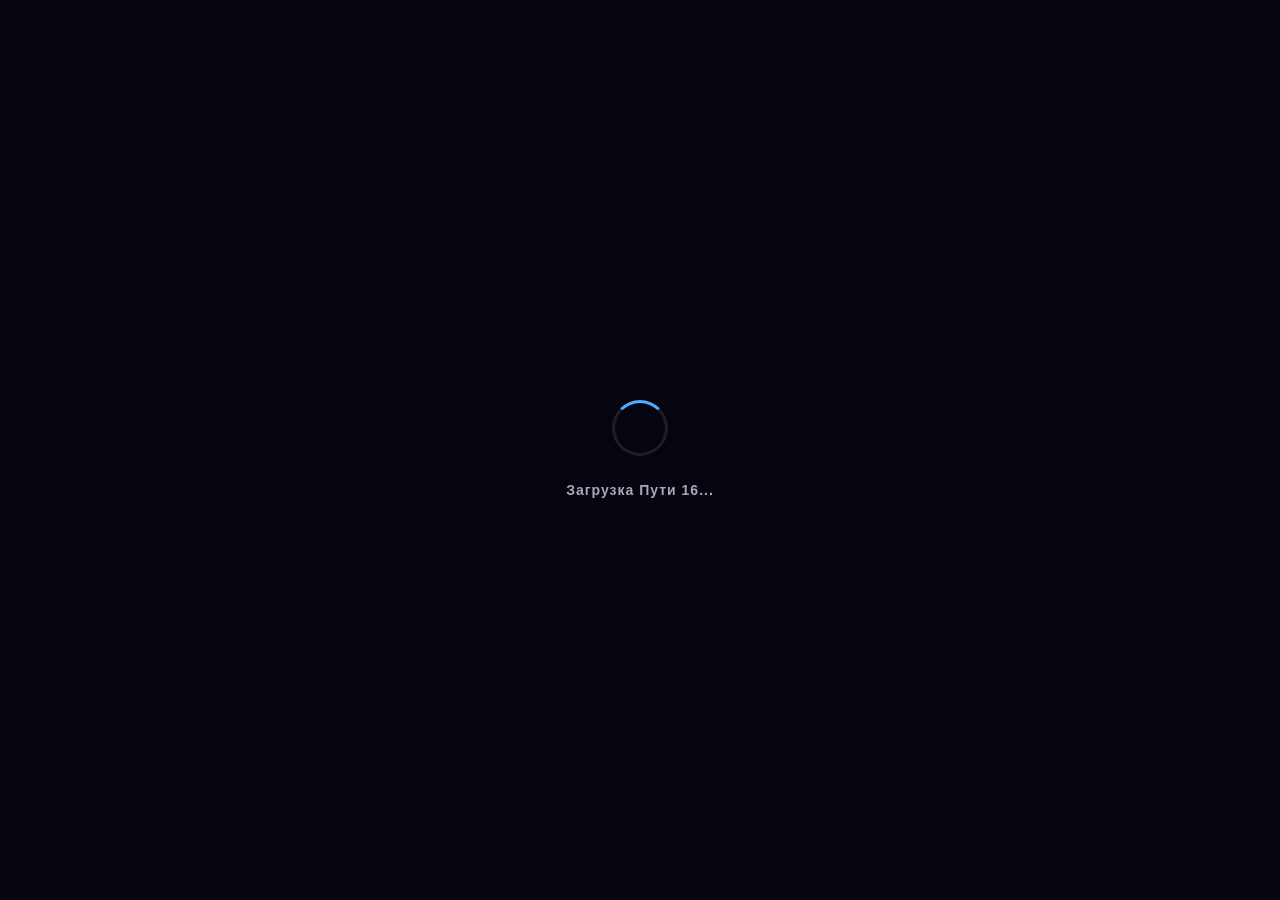
==== commit 88af775a: "Change greeting from 'Hello' to 'Goodbye'" ====
--- a/index.html
+++ b/index.html
@@ -10,983 +10,4487 @@
 <meta name="format-detection" content="telephone=no">
 <link rel="manifest" href="manifest.json">
 <link rel="icon" type="image/svg+xml" href="data:image/svg+xml,%3Csvg xmlns='http://www.w3.org/2000/svg' viewBox='0 0 100 100'%3E%3Ctext y='80' font-size='80'%3E🧘%3C/text%3E%3C/svg%3E">
-<link rel="apple-touch-icon" href="icon-192.png">
-<link rel="stylesheet" href="styles.css">
 <title>Путь 16 · Сотворцом</title>
+
+<style>
+*,*::before,*::after{box-sizing:border-box;margin:0;padding:0}
+html{-webkit-text-size-adjust:100%}
+button{font-family:inherit;cursor:pointer;border:none;background:none;color:inherit}
+input,select,textarea{font-family:inherit;color:inherit}
+img,svg{display:block;max-width:100%}
+a{color:inherit;text-decoration:none}
+
+:root{
+--bg-0:#05040f;--bg-1:#0b0a1a;--bg-2:#121028;--bg-3:#1a1735;
+--card:rgba(255,255,255,.04);--card-hover:rgba(255,255,255,.07);
+--border:rgba(255,255,255,.08);--border-hover:rgba(255,255,255,.16);
+--text:#f0f0f7;--text-dim:#a8a8bd;--text-soft:#6e6e88;
+--accent-1:#4facfe;--accent-2:#b06bff;--accent-3:#f093fb;
+--gold:#ffd166;--green:#4cd964;--red:#ff3b5c;--orange:#ffa726;
+--radius-sm:10px;--radius:16px;--radius-lg:22px;--radius-xl:28px;
+--trans-fast:.15s ease;--trans:.25s ease;--trans-slow:.4s ease;
+--sat:env(safe-area-inset-top,0px);--sab:env(safe-area-inset-bottom,0px);
+--sal:env(safe-area-inset-left,0px);--sar:env(safe-area-inset-right,0px);
+}
+
+[data-theme="cosmos"]{--accent-1:#4facfe;--accent-2:#b06bff;--accent-3:#f093fb;--bg-0:#05040f;--bg-1:#0b0a1a;--bg-2:#121028}
+[data-theme="forest"]{--accent-1:#4cd964;--accent-2:#2ecc71;--accent-3:#a8e063;--bg-0:#05100a;--bg-1:#0a1a0f;--bg-2:#0f2415}
+[data-theme="sunset"]{--accent-1:#f5576c;--accent-2:#f093fb;--accent-3:#ffa726;--bg-0:#150610;--bg-1:#1f0a1a;--bg-2:#2a0f22}
+[data-theme="ocean"]{--accent-1:#00c6ff;--accent-2:#0072ff;--accent-3:#4facfe;--bg-0:#030b18;--bg-1:#061428;--bg-2:#0a1f3a}
+[data-theme="royal"]{--accent-1:#b06bff;--accent-2:#8e2de2;--accent-3:#f093fb;--bg-0:#0a0418;--bg-1:#150728;--bg-2:#200a3a}
+[data-theme="gold"]{--accent-1:#ffd166;--accent-2:#f4a623;--accent-3:#ffed4e;--bg-0:#100a02;--bg-1:#1a1206;--bg-2:#251a0a}
+[data-theme="blood"]{--accent-1:#ff3b3b;--accent-2:#b80000;--accent-3:#ff6b35;--bg-0:#100303;--bg-1:#1a0606;--bg-2:#250a0a}
+[data-theme="ice"]{--accent-1:#a0e9ff;--accent-2:#4facfe;--accent-3:#b8f0ff;--bg-0:#030a10;--bg-1:#06141f;--bg-2:#0a1f2f}
+
+body{font-family:-apple-system,BlinkMacSystemFont,'SF Pro Display','Segoe UI',Roboto,sans-serif;background:var(--bg-0);color:var(--text);min-height:100vh;min-height:100dvh;overflow-x:hidden;line-height:1.5;-webkit-tap-highlight-color:transparent;transition:background var(--trans-slow)}
+body.reduced-motion *,body.reduced-motion *::before,body.reduced-motion *::after{animation-duration:.01ms!important;animation-iteration-count:1!important;transition-duration:.01ms!important}
+
+#fractalCanvas{position:fixed;inset:0;width:100%;height:100%;z-index:-2;opacity:.45;pointer-events:none}
+#bgOverlay{position:fixed;inset:0;z-index:-1;pointer-events:none;background:radial-gradient(circle at 20% 10%,rgba(79,172,254,.12),transparent 45%),radial-gradient(circle at 80% 90%,rgba(176,107,255,.12),transparent 45%),linear-gradient(180deg,transparent,var(--bg-0) 90%)}
+#seasonalOverlay{position:fixed;inset:0;z-index:-1;pointer-events:none;opacity:0;transition:opacity 1.5s ease}
+#seasonalOverlay.active{opacity:.18}
+
+#loading{position:fixed;inset:0;z-index:9999;background:var(--bg-0);display:flex;flex-direction:column;align-items:center;justify-content:center;gap:24px;transition:opacity var(--trans-slow)}
+#loading.hide{opacity:0;pointer-events:none}
+.spinner{width:56px;height:56px;border:3px solid rgba(255,255,255,.1);border-top-color:var(--accent-1);border-radius:50%;animation:spin 1s linear infinite}
+@keyframes spin{to{transform:rotate(360deg)}}
+.loading-text{font-size:14px;font-weight:700;color:var(--text-dim);letter-spacing:1px}
+
+#batterySaverNotice{position:fixed;bottom:calc(20px + var(--sab));left:50%;transform:translateX(-50%);background:rgba(255,167,38,.15);border:1px solid rgba(255,167,38,.4);color:var(--orange);font-size:12px;font-weight:700;padding:8px 16px;border-radius:999px;z-index:500;backdrop-filter:blur(12px);-webkit-backdrop-filter:blur(12px)}
+
+.stop-voice-btn{position:fixed;top:calc(12px + var(--sat));right:calc(12px + var(--sar));z-index:1000;background:linear-gradient(135deg,var(--red),#b80038);color:#fff;font-size:12px;font-weight:800;padding:10px 16px;border-radius:999px;letter-spacing:1px;box-shadow:0 4px 20px rgba(255,59,92,.5);display:none}
+.stop-voice-btn.show{display:block;animation:pulse 2s ease-in-out infinite}
+
+.app{max-width:720px;margin:0 auto;padding:calc(16px + var(--sat)) calc(16px + var(--sar)) calc(40px + var(--sab)) calc(16px + var(--sal));animation:appFadeIn .6s ease}
+@keyframes appFadeIn{from{opacity:0;transform:translateY(12px)}to{opacity:1;transform:translateY(0)}}
+
+.header{margin-bottom:20px}
+.avatar-row{display:flex;align-items:center;gap:12px;margin-bottom:16px}
+.avatar{width:56px;height:56px;border-radius:50%;background:linear-gradient(135deg,var(--accent-1),var(--accent-2));display:flex;align-items:center;justify-content:center;font-size:28px;flex-shrink:0;cursor:pointer;box-shadow:0 4px 20px rgba(79,172,254,.35);transition:transform var(--trans);user-select:none}
+.avatar:active{transform:scale(.94)}
+.level-info{flex:1;min-width:0}
+.level-badge{font-size:13px;font-weight:800;color:var(--text);margin-bottom:2px}
+.rank-title{font-size:11px;font-weight:700;color:var(--text-soft);letter-spacing:1px;text-transform:uppercase}
+.header-search-btn{width:42px;height:42px;border-radius:50%;background:var(--card);border:1px solid var(--border);font-size:18px;display:flex;align-items:center;justify-content:center;flex-shrink:0;transition:background var(--trans)}
+.header-search-btn:active{background:var(--card-hover)}
+h1{font-size:32px;font-weight:900;letter-spacing:-1px;margin-bottom:12px;background:linear-gradient(90deg,var(--accent-1),var(--accent-2),var(--accent-3));-webkit-background-clip:text;background-clip:text;-webkit-text-fill-color:transparent}
+.xp-bar{height:8px;border-radius:999px;background:rgba(255,255,255,.08);overflow:hidden;margin-bottom:6px}
+.xp-fill{height:100%;border-radius:999px;background:linear-gradient(90deg,var(--accent-1),var(--accent-2));transition:width var(--trans-slow);box-shadow:0 0 12px rgba(79,172,254,.6)}
+.xp-text{font-size:11px;font-weight:700;color:var(--text-soft);text-align:right;letter-spacing:1px;margin-bottom:16px}
+.stats-row{display:grid;grid-template-columns:repeat(4,1fr);gap:8px}
+.stat{background:var(--card);border:1px solid var(--border);border-radius:var(--radius);padding:12px 8px;text-align:center;backdrop-filter:blur(12px);-webkit-backdrop-filter:blur(12px)}
+.stat-value{font-size:20px;font-weight:900;color:var(--text);line-height:1.1}
+.stat-label{font-size:10px;font-weight:700;color:var(--text-soft);text-transform:uppercase;letter-spacing:1px;margin-top:4px}
+
+.banner{padding:12px 16px;border-radius:var(--radius);font-size:13px;font-weight:700;margin-bottom:12px;animation:slideDown .4s ease}
+@keyframes slideDown{from{opacity:0;transform:translateY(-8px)}to{opacity:1;transform:translateY(0)}}
+.banner.warn{background:rgba(255,167,38,.12);border:1px solid rgba(255,167,38,.35);color:var(--orange)}
+.banner.danger{background:rgba(255,59,92,.12);border:1px solid rgba(255,59,92,.35);color:var(--red)}
+.banner.info{background:rgba(79,172,254,.12);border:1px solid rgba(79,172,254,.35);color:var(--accent-1)}
+
+.main-menu{display:grid;grid-template-columns:repeat(7,1fr);gap:6px;margin-bottom:16px;padding:6px;background:var(--card);border:1px solid var(--border);border-radius:var(--radius-lg);backdrop-filter:blur(20px);-webkit-backdrop-filter:blur(20px)}
+.main-menu-btn{display:flex;flex-direction:column;align-items:center;gap:4px;padding:10px 2px;border-radius:var(--radius);font-size:20px;color:var(--text-dim);transition:all var(--trans);position:relative}
+.main-menu-btn span{font-size:9px;font-weight:800;letter-spacing:.3px;text-transform:uppercase}
+.main-menu-btn.active{background:linear-gradient(135deg,rgba(79,172,254,.2),rgba(176,107,255,.15));color:var(--text);box-shadow:inset 0 0 0 1px rgba(79,172,254,.4)}
+.main-menu-btn:active{transform:scale(.94)}
+
+.sub-tabs{display:flex;gap:6px;overflow-x:auto;scrollbar-width:none;-webkit-overflow-scrolling:touch;margin-bottom:20px;padding-bottom:4px}
+.sub-tabs::-webkit-scrollbar{display:none}
+.sub-tab{flex-shrink:0;padding:8px 14px;border-radius:999px;font-size:12px;font-weight:800;color:var(--text-dim);background:var(--card);border:1px solid var(--border);white-space:nowrap;transition:all var(--trans)}
+.sub-tab.active{background:linear-gradient(135deg,var(--accent-1),var(--accent-2));color:#fff;border-color:transparent;box-shadow:0 4px 16px rgba(79,172,254,.4)}
+.sub-tab:active{transform:scale(.95)}
+
+.category-pages{display:none}
+.category-pages.active{display:block}
+.page{display:none;animation:pageIn .35s ease}
+.page.active{display:block}
+@keyframes pageIn{from{opacity:0;transform:translateY(8px)}to{opacity:1;transform:translateY(0)}}
+
+.section-title{font-size:16px;font-weight:900;margin:24px 0 10px;letter-spacing:-.3px;display:flex;align-items:center;gap:8px}
+.section-title:first-child{margin-top:0}
+.info-text{font-size:12.5px;font-weight:600;color:var(--text-soft);line-height:1.55;margin-bottom:12px}
+
+.card{background:var(--card);border:1px solid var(--border);border-radius:var(--radius-lg);padding:16px;margin-bottom:12px;backdrop-filter:blur(16px);-webkit-backdrop-filter:blur(16px);transition:all var(--trans);position:relative;overflow:hidden}
+.card:active{transform:scale(.99)}
+.card.primary{background:linear-gradient(135deg,rgba(79,172,254,.15),rgba(176,107,255,.1));border-color:rgba(79,172,254,.35)}
+.card-title{font-size:15px;font-weight:800;margin-bottom:6px}
+.card-desc{font-size:12.5px;color:var(--text-dim);line-height:1.55}
+
+.btn{display:block;width:100%;padding:14px 18px;border-radius:var(--radius);background:var(--card);border:1px solid var(--border);color:var(--text);font-size:14px;font-weight:800;text-align:center;transition:all var(--trans);margin-top:8px}
+.btn:active{transform:scale(.97);background:var(--card-hover)}
+.btn.primary{background:linear-gradient(135deg,var(--accent-1),var(--accent-2));border-color:transparent;color:#fff;box-shadow:0 4px 20px rgba(79,172,254,.35)}
+.btn.primary:active{box-shadow:0 2px 10px rgba(79,172,254,.5)}
+.btn.ghost{background:transparent;color:var(--text-dim)}
+.btn.danger{background:rgba(255,59,92,.12);border-color:rgba(255,59,92,.35);color:var(--red)}
+
+.btn-block{display:block;width:100%;padding:14px 18px;border-radius:var(--radius);background:var(--card);border:1px solid var(--border);color:var(--text);font-size:14px;font-weight:800;text-align:center;margin-bottom:8px;transition:all var(--trans)}
+.btn-block:active{transform:scale(.98)}
+.btn-block.primary{background:linear-gradient(135deg,var(--accent-1),var(--accent-2));border-color:transparent;color:#fff}
+.btn-block.danger{background:rgba(255,59,92,.12);border-color:rgba(255,59,92,.35);color:var(--red)}
+
+.btn-small{padding:6px 12px;border-radius:var(--radius-sm);font-size:12px;font-weight:800;background:var(--card);border:1px solid var(--border);transition:all var(--trans-fast)}
+.btn-small.danger{color:var(--red);border-color:rgba(255,59,92,.35)}
+.btn-small.purple{color:var(--accent-2);border-color:rgba(176,107,255,.35)}
+
+.mini-btn{width:42px;height:42px;flex-shrink:0;border-radius:var(--radius-sm);background:linear-gradient(135deg,var(--accent-1),var(--accent-2));color:#fff;font-size:18px;font-weight:800;display:flex;align-items:center;justify-content:center;transition:transform var(--trans-fast)}
+.mini-btn:active{transform:scale(.9)}
+
+.modal{position:fixed;inset:0;z-index:2000;background:rgba(5,4,15,.72);backdrop-filter:blur(12px);-webkit-backdrop-filter:blur(12px);display:none;align-items:flex-end;justify-content:center;padding:0;overflow-y:auto;-webkit-overflow-scrolling:touch}
+.modal.show{display:flex;animation:modalFade .25s ease}
+@keyframes modalFade{from{opacity:0}to{opacity:1}}
+.modal-content{background:linear-gradient(180deg,var(--bg-2),var(--bg-1));border:1px solid var(--border);border-bottom:none;border-radius:var(--radius-xl) var(--radius-xl) 0 0;padding:24px 20px calc(24px + var(--sab));width:100%;max-width:640px;max-height:92vh;overflow-y:auto;-webkit-overflow-scrolling:touch;animation:modalSlide .35s cubic-bezier(.2,.8,.2,1);position:relative}
+@keyframes modalSlide{from{transform:translateY(40px);opacity:0}to{transform:translateY(0);opacity:1}}
+.modal-content h2{font-size:20px;font-weight:900;margin-bottom:16px}
+.modal-header{display:flex;justify-content:space-between;align-items:center;margin-bottom:16px;gap:12px}
+.modal-header h2{margin:0;flex:1}
+.modal-scroll{max-height:400px;overflow-y:auto;padding-right:4px}
+.modal-scroll-lg{max-height:500px;overflow-y:auto;padding-right:4px}
+
+.toast{position:fixed;left:50%;bottom:calc(80px + var(--sab));transform:translateX(-50%) translateY(20px);background:rgba(20,20,35,.96);border:1px solid var(--border);color:var(--text);padding:12px 20px;border-radius:999px;font-size:13px;font-weight:800;z-index:3000;opacity:0;pointer-events:none;transition:all var(--trans);box-shadow:0 8px 32px rgba(0,0,0,.4);white-space:nowrap;max-width:calc(100vw - 40px);overflow:hidden;text-overflow:ellipsis}
+.toast.show{opacity:1;transform:translateX(-50%) translateY(0)}
+
+.ach-popup{position:fixed;top:calc(16px + var(--sat));left:50%;transform:translateX(-50%) translateY(-120%);background:linear-gradient(135deg,rgba(255,209,102,.2),rgba(245,87,108,.15));border:2px solid rgba(255,209,102,.6);border-radius:var(--radius-lg);padding:12px 18px;display:flex;align-items:center;gap:12px;z-index:3000;backdrop-filter:blur(16px);-webkit-backdrop-filter:blur(16px);box-shadow:0 8px 32px rgba(255,209,102,.3);transition:transform var(--trans-slow) cubic-bezier(.2,.8,.2,1);max-width:calc(100vw - 32px)}
+.ach-popup.show{transform:translateX(-50%) translateY(0)}
+.ach-popup-icon{font-size:36px}
+.ach-popup-text{min-width:0}
+.ach-popup-title{font-size:10px;font-weight:800;letter-spacing:1.5px;color:var(--gold);text-transform:uppercase}
+.ach-popup-name{font-size:15px;font-weight:900;margin-top:2px;overflow:hidden;text-overflow:ellipsis;white-space:nowrap}
+
+.chest-popup{position:fixed;inset:0;z-index:3000;background:rgba(5,4,15,.85);backdrop-filter:blur(16px);-webkit-backdrop-filter:blur(16px);display:none;flex-direction:column;align-items:center;justify-content:center;gap:12px;padding:20px}
+.chest-popup.show{display:flex;animation:modalFade .3s ease}
+.chest-icon-big{font-size:120px;animation:chestBounce 1s cubic-bezier(.2,.8,.2,1)}
+@keyframes chestBounce{0%{transform:scale(0) rotate(-30deg)}60%{transform:scale(1.2) rotate(10deg)}100%{transform:scale(1) rotate(0)}}
+.chest-name-big{font-size:22px;font-weight:900}
+.chest-xp{font-size:40px;font-weight:900;background:linear-gradient(90deg,var(--gold),var(--orange));-webkit-background-clip:text;background-clip:text;-webkit-text-fill-color:transparent}
+.chest-rarity{font-size:12px;font-weight:900;letter-spacing:3px;padding:6px 16px;border-radius:999px;border:2px solid currentColor}
+.rarity-common{color:#b0b0b0}
+.rarity-uncommon{color:var(--green)}
+.rarity-rare{color:var(--accent-1)}
+.rarity-epic{color:var(--accent-2)}
+.rarity-legendary{color:var(--gold)}
+
+.global-search-overlay{position:fixed;inset:0;z-index:2500;background:rgba(5,4,15,.85);backdrop-filter:blur(12px);-webkit-backdrop-filter:blur(12px);display:none;align-items:flex-start;justify-content:center;padding:calc(80px + var(--sat)) 16px 16px;overflow-y:auto}
+.global-search-overlay.show{display:flex;animation:modalFade .2s ease}
+.global-search-box{background:linear-gradient(180deg,var(--bg-2),var(--bg-1));border:1px solid var(--border);border-radius:var(--radius-lg);width:100%;max-width:560px;overflow:hidden;box-shadow:0 24px 60px rgba(0,0,0,.6)}
+.global-search-input-row{display:flex;align-items:center;gap:8px;padding:12px;border-bottom:1px solid var(--border)}
+.global-search-input{flex:1;background:transparent;border:none;outline:none;font-size:15px;font-weight:600;color:var(--text);padding:8px}
+.global-search-input::placeholder{color:var(--text-soft)}
+.global-search-close{width:36px;height:36px;border-radius:50%;background:var(--card);font-size:16px;flex-shrink:0}
+.global-search-results{max-height:60vh;overflow-y:auto;padding:8px}
+.search-hint{padding:24px 16px;text-align:center;font-size:13px;color:var(--text-soft);font-weight:600}
+.search-result{padding:12px;border-radius:var(--radius-sm);cursor:pointer;transition:background var(--trans-fast);display:flex;gap:10px;align-items:flex-start}
+.search-result:active{background:var(--card-hover)}
+.search-result-icon{font-size:20px;flex-shrink:0}
+.search-result-cat{font-size:10px;font-weight:800;color:var(--accent-1);text-transform:uppercase;letter-spacing:1px}
+.search-result-title{font-size:14px;font-weight:800;margin:2px 0}
+.search-result-desc{font-size:12px;color:var(--text-dim);line-height:1.4}
+.search-empty{padding:32px 16px;text-align:center;color:var(--text-soft);font-size:13px;font-weight:600}
+
+.kb-search{width:100%;padding:12px 16px;border-radius:var(--radius);background:var(--card);border:1px solid var(--border);color:var(--text);font-size:14px;font-weight:600;outline:none;margin-bottom:12px;transition:border-color var(--trans)}
+.kb-search:focus{border-color:var(--accent-1)}
+.kb-search::placeholder{color:var(--text-soft)}
+
+.input-row{display:flex;gap:8px;margin-bottom:12px}
+.input-row input,.input-row select{flex:1;padding:12px 16px;border-radius:var(--radius);background:var(--card);border:1px solid var(--border);color:var(--text);font-size:14px;font-weight:600;outline:none;transition:border-color var(--trans)}
+.input-row input:focus,.input-row select:focus{border-color:var(--accent-1)}
+.input-row select{flex:0 0 130px}
+
+.plan-input{width:100%;padding:12px 16px;border-radius:var(--radius);background:var(--card);border:1px solid var(--border);color:var(--text);font-size:14px;font-weight:600;outline:none;margin-bottom:10px;transition:border-color var(--trans)}
+.plan-input:focus{border-color:var(--accent-1)}
+.plan-input::placeholder{color:var(--text-soft)}
+.plan-label{font-size:11px;font-weight:800;color:var(--text-soft);text-transform:uppercase;letter-spacing:1px;margin:12px 0 6px}
+
+.setting{display:flex;justify-content:space-between;align-items:center;padding:14px 16px;background:var(--card);border:1px solid var(--border);border-radius:var(--radius);margin-bottom:8px;gap:12px}
+.setting-label{font-size:13.5px;font-weight:700;flex:1;min-width:0}
+.setting-value{font-size:14px;font-weight:900;color:var(--accent-1);flex-shrink:0}
+
+.switch{position:relative;width:48px;height:28px;border-radius:999px;background:rgba(255,255,255,.12);border:1px solid var(--border);flex-shrink:0;transition:all var(--trans);cursor:pointer}
+.switch::after{content:'';position:absolute;top:2px;left:2px;width:22px;height:22px;border-radius:50%;background:#fff;transition:transform var(--trans);box-shadow:0 2px 6px rgba(0,0,0,.3)}
+.switch.on{background:linear-gradient(135deg,var(--accent-1),var(--accent-2));border-color:transparent}
+.switch.on::after{transform:translateX(20px)}
+
+.theme-picker,.fractal-picker,.sound-grid,.avatar-picker{display:grid;grid-template-columns:repeat(auto-fill,minmax(80px,1fr));gap:10px;margin-bottom:8px}
+.avatar-picker{grid-template-columns:repeat(auto-fill,minmax(56px,1fr))}
+.theme-opt,.fractal-opt,.sound-opt,.avatar-opt{background:var(--card);border:2px solid var(--border);border-radius:var(--radius);padding:12px 6px;text-align:center;font-size:12px;font-weight:800;transition:all var(--trans);cursor:pointer}
+.theme-opt .theme-ico,.fractal-opt .fractal-ico,.sound-opt .sound-ico{font-size:24px;display:block;margin-bottom:6px}
+.theme-opt.active,.fractal-opt.active,.sound-opt.active,.avatar-opt.active{border-color:var(--accent-1);background:rgba(79,172,254,.12);box-shadow:0 0 20px rgba(79,172,254,.25)}
+.avatar-opt{aspect-ratio:1;display:flex;align-items:center;justify-content:center;font-size:26px;padding:0}
+.avatar-opt:active,.theme-opt:active,.fractal-opt:active,.sound-opt:active{transform:scale(.94)}
+
+.ach-grid{display:grid;grid-template-columns:repeat(auto-fill,minmax(100px,1fr));gap:10px}
+.ach-item{background:var(--card);border:1px solid var(--border);border-radius:var(--radius);padding:12px 8px;text-align:center;transition:all var(--trans);position:relative}
+.ach-item.locked{opacity:.35}
+.ach-item.unlocked{border-color:rgba(255,209,102,.5);background:linear-gradient(135deg,rgba(255,209,102,.1),rgba(245,87,108,.08))}
+.ach-item-icon{font-size:28px;margin-bottom:6px}
+.ach-item-name{font-size:11px;font-weight:800;line-height:1.3}
+
+.progress-bar{height:8px;border-radius:999px;background:rgba(255,255,255,.08);overflow:hidden;margin:8px 0}
+.progress-fill{height:100%;border-radius:999px;background:linear-gradient(90deg,var(--accent-1),var(--accent-2));transition:width var(--trans-slow)}
+
+.timer-progress{position:relative;width:180px;height:180px;margin:16px auto}
+.timer-progress svg{transform:rotate(-90deg)}
+.timer-progress-bg{fill:none;stroke:rgba(255,255,255,.08);stroke-width:8}
+.timer-progress-fill{fill:none;stroke:var(--accent-1);stroke-width:8;stroke-linecap:round;transition:stroke-dashoffset 1s linear}
+.timer-progress-text{position:absolute;top:50%;left:50%;transform:translate(-50%,-50%);font-size:32px;font-weight:900;font-variant-numeric:tabular-nums}
+.timer-progress-label{position:absolute;bottom:24px;left:50%;transform:translateX(-50%);font-size:10px;font-weight:800;letter-spacing:1.5px;color:var(--text-soft);text-transform:uppercase}
+.practice-timer-actions{display:flex;gap:8px;margin-top:16px}
+.confirm-btn{flex:1;padding:14px;border-radius:var(--radius);background:linear-gradient(135deg,var(--green),#26a641);color:#fff;font-size:15px;font-weight:900;box-shadow:0 4px 20px rgba(76,217,100,.4);transition:all var(--trans)}
+.confirm-btn:disabled{opacity:.4;cursor:not-allowed;box-shadow:none}
+.confirm-btn:not(:disabled):active{transform:scale(.97)}
+
+.breath-circle{width:180px;height:180px;border-radius:50%;background:radial-gradient(circle,rgba(79,172,254,.3),rgba(176,107,255,.15));border:3px solid var(--accent-1);display:flex;align-items:center;justify-content:center;margin:24px auto;font-size:15px;font-weight:800;color:var(--text);transition:transform 4s ease-in-out,box-shadow 4s ease-in-out;box-shadow:0 0 40px rgba(79,172,254,.3)}
+.breath-circle.inhale{transform:scale(1.4);box-shadow:0 0 80px rgba(79,172,254,.6)}
+.breath-circle.hold{transform:scale(1.4)}
+.breath-circle.exhale{transform:scale(.85);box-shadow:0 0 20px rgba(79,172,254,.2)}
+
+.timer-display{font-size:56px;font-weight:900;text-align:center;font-variant-numeric:tabular-nums;margin:24px 0;background:linear-gradient(90deg,var(--accent-1),var(--accent-2));-webkit-background-clip:text;background-clip:text;-webkit-text-fill-color:transparent}
+
+.profile-form-row{display:grid;grid-template-columns:1fr 1fr;gap:10px;margin-bottom:12px}
+.profile-form-row.full{grid-template-columns:1fr}
+.profile-form-label{font-size:11px;font-weight:800;color:var(--text-soft);text-transform:uppercase;letter-spacing:1px;margin-bottom:6px}
+.profile-form-input{width:100%;padding:12px 14px;border-radius:var(--radius);background:var(--card);border:1px solid var(--border);color:var(--text);font-size:14px;font-weight:600;outline:none;transition:border-color var(--trans)}
+.profile-form-input:focus{border-color:var(--accent-1)}
+.gender-tabs,.goal-tabs,.meal-count-tabs{display:grid;gap:6px;margin-bottom:12px}
+.gender-tabs{grid-template-columns:1fr 1fr}
+.goal-tabs{grid-template-columns:1fr 1fr}
+.meal-count-tabs{grid-template-columns:repeat(5,1fr)}
+.gender-tab,.goal-tab,.meal-count-tabs button{padding:12px 8px;border-radius:var(--radius);background:var(--card);border:1px solid var(--border);font-size:12px;font-weight:800;text-align:center;transition:all var(--trans)}
+.gender-tab.active,.goal-tab.active,.meal-count-tabs button.active{background:linear-gradient(135deg,var(--accent-1),var(--accent-2));color:#fff;border-color:transparent}
+.activity-list{display:flex;flex-direction:column;gap:8px;margin-bottom:12px}
+.activity-opt{display:flex;align-items:center;gap:12px;padding:12px 14px;border-radius:var(--radius);background:var(--card);border:1px solid var(--border);text-align:left;transition:all var(--trans)}
+.activity-opt.active{border-color:var(--accent-1);background:rgba(79,172,254,.1)}
+.activity-opt-icon{font-size:24px}
+.activity-opt-name{font-size:14px;font-weight:800}
+.activity-opt-desc{font-size:11.5px;color:var(--text-soft);font-weight:600}
+.profile-save-btn{width:100%;padding:15px;border-radius:var(--radius);background:linear-gradient(135deg,var(--accent-1),var(--accent-2));color:#fff;font-size:15px;font-weight:900;margin-top:16px;box-shadow:0 4px 20px rgba(79,172,254,.4);transition:all var(--trans)}
+.profile-save-btn:active{transform:scale(.97)}
+
+.body-tabs{display:flex;gap:6px;overflow-x:auto;scrollbar-width:none;margin-bottom:16px}
+.body-tabs::-webkit-scrollbar{display:none}
+.body-tab{flex-shrink:0;padding:10px 14px;border-radius:999px;font-size:12.5px;font-weight:800;color:var(--text-dim);background:var(--card);border:1px solid var(--border);transition:all var(--trans)}
+.body-tab.active{background:linear-gradient(135deg,var(--accent-1),var(--accent-2));color:#fff;border-color:transparent}
+.body-pane{display:none}
+.body-pane.active{display:block;animation:pageIn .3s ease}
+
+.quest-timer-bar{display:flex;justify-content:space-between;align-items:center;padding:14px 18px;border-radius:var(--radius);background:linear-gradient(135deg,rgba(79,172,254,.15),rgba(176,107,255,.1));border:1px solid rgba(79,172,254,.3);margin-bottom:16px}
+.course-timer-label{font-size:10.5px;font-weight:800;color:var(--text-soft);text-transform:uppercase;letter-spacing:1.5px}
+.quest-timer-value{font-size:22px;font-weight:900;font-variant-numeric:tabular-nums;color:var(--text);margin-top:2px}
+
+.reward-box{background:linear-gradient(135deg,rgba(255,209,102,.2),rgba(245,87,108,.15));border:2px solid rgba(255,209,102,.5);border-radius:var(--radius-lg);padding:16px;margin-bottom:20px}
+.reward-label{font-size:11px;color:var(--text-soft);font-weight:800;letter-spacing:2px;text-transform:uppercase;margin-bottom:6px}
+.reward-value{font-size:14px;font-weight:800;color:var(--gold)}
+
+.chart,.cal{background:var(--card);border:1px solid var(--border);border-radius:var(--radius);padding:14px;margin-bottom:12px;overflow-x:auto}
+.day-summary{background:linear-gradient(135deg,rgba(76,217,100,.12),rgba(79,172,254,.08));border:1px solid rgba(76,217,100,.3);border-radius:var(--radius);padding:12px;margin-bottom:14px}
+.scroll-x{display:flex;gap:6px;overflow-x:auto;scrollbar-width:none;padding-bottom:6px;margin-bottom:14px}
+.scroll-x::-webkit-scrollbar{display:none}
+
+.mood-note-modal-textarea{width:100%;min-height:120px;padding:12px 14px;border-radius:var(--radius);background:var(--card);border:1px solid var(--border);color:var(--text);font-size:14px;font-weight:600;resize:vertical;outline:none;margin-bottom:14px;font-family:inherit}
+.mood-note-modal-textarea:focus{border-color:var(--accent-1)}
+.app-footer{text-align:center;font-size:11px;color:var(--text-soft);font-weight:700;padding:24px 0 8px;letter-spacing:1px}
+
+@keyframes levelUpBounce{0%{transform:scale(0) rotate(-180deg)}60%{transform:scale(1.3) rotate(20deg)}100%{transform:scale(1) rotate(0)}}
+@keyframes pulse{0%,100%{transform:scale(1)}50%{transform:scale(1.08)}}
+@keyframes float{0%,100%{transform:translateY(0)}50%{transform:translateY(-10px)}}
+
+::-webkit-scrollbar{width:6px;height:6px}
+::-webkit-scrollbar-track{background:transparent}
+::-webkit-scrollbar-thumb{background:rgba(255,255,255,.15);border-radius:999px}
+::-webkit-scrollbar-thumb:hover{background:rgba(255,255,255,.25)}
+button:focus-visible,input:focus-visible,select:focus-visible,textarea:focus-visible{outline:2px solid var(--accent-1);outline-offset:2px}
+
+@media (max-width:400px){
+.main-menu{grid-template-columns:repeat(4,1fr)}
+.main-menu-btn{padding:9px 2px;font-size:16px}
+h1{font-size:26px}
+.stat{padding:10px 4px}
+.stat-value{font-size:17px}
+.stat-label{font-size:9px}
+.theme-picker,.fractal-picker,.sound-grid{grid-template-columns:repeat(auto-fill,minmax(70px,1fr))}
+}
+@media (min-width:720px){
+.modal{align-items:center;padding:20px}
+.modal-content{border-radius:var(--radius-xl);border-bottom:1px solid var(--border);max-height:88vh;padding:28px 24px}
+.avatar{width:64px;height:64px;font-size:32px}
+h1{font-size:40px}
+}
+@media (prefers-reduced-motion:reduce){*,*::before,*::after{animation-duration:.01ms!important;animation-iteration-count:1!important;transition-duration:.01ms!important}}
+</style>
 </head>
 <body>
 
-<!-- ============ ЗАГРУЗКА ============ -->
-<div id="loading">
-  <div class="spinner"></div>
-  <div class="loading-text">Загрузка Пути 16...</div>
-</div>
-
-<!-- ============ ФОН ============ -->
+<div id="loading"><div class="spinner"></div><div class="loading-text">Загрузка Пути 16...</div></div>
 <canvas id="fractalCanvas"></canvas>
 <div id="bgOverlay"></div>
 <div id="seasonalOverlay"></div>
-
-<!-- ============ УВЕДОМЛЕНИЕ О БАТАРЕЕ ============ -->
-<div id="batterySaverNotice" style="display:none">
-  🔋 Режим экономии — фрактал отключён
-</div>
-
-<!-- ============ КНОПКА СТОП ГОЛОС ============ -->
-<button class="stop-voice-btn" id="stopVoiceBtn" onclick="stopVoiceMeditation()" aria-label="Остановить медитацию">
-  ⏹ ОСТАНОВИТЬ
-</button>
-
-<!-- ============ ГЛОБАЛЬНЫЙ ПОИСК ============ -->
-<div class="global-search-overlay" id="globalSearchOverlay" onclick="closeGlobalSearch(event)" role="dialog" aria-label="Поиск по приложению">
-  <div class="global-search-box" onclick="event.stopPropagation()">
-    <div class="global-search-input-row">
-      <input class="global-search-input" id="globalSearchInput" 
-             placeholder="🔍 Поиск по приложению..." 
-             oninput="debouncedSearch(this.value)" 
-             autocomplete="off"
-             aria-label="Строка поиска">
-      <button class="global-search-close" onclick="closeGlobalSearch()" aria-label="Закрыть поиск">✖</button>
-    </div>
-    <div class="global-search-results" id="globalSearchResults">
-      <div class="search-hint">Начни вводить — найду практики, знания, травы, блюда...</div>
-    </div>
-  </div>
-</div>
-
-<!-- ============ ПРИЛОЖЕНИЕ ============ -->
+<div id="batterySaverNotice" style="display:none">🔋 Режим экономии — фрактал отключён</div>
+<button class="stop-voice-btn" id="stopVoiceBtn" onclick="stopVoiceMeditation()">⏹ ОСТАНОВИТЬ</button>
+
+<div class="global-search-overlay" id="globalSearchOverlay" onclick="closeGlobalSearch(event)">
+<div class="global-search-box" onclick="event.stopPropagation()">
+<div class="global-search-input-row">
+<input class="global-search-input" id="globalSearchInput" placeholder="🔍 Поиск по приложению..." oninput="debouncedSearch(this.value)" autocomplete="off">
+<button class="global-search-close" onclick="closeGlobalSearch(event)">✖</button>
+</div>
+<div class="global-search-results" id="globalSearchResults">
+<div class="search-hint">Начни вводить — найду практики, знания, травы, блюда...</div>
+</div>
+</div>
+</div>
+
 <div class="app" id="appRoot" style="display:none">
 
-<!-- ============ ШАПКА ============ -->
 <header class="header">
-  <div class="avatar-row">
-    <div class="avatar" id="avatar" onclick="openProfile()" ondblclick="quickProfile()" 
-         role="button" tabindex="0" aria-label="Профиль">🧘</div>
-    <div class="level-info">
-      <div class="level-badge" id="levelBadge">Ур. 1 · Новичок</div>
-      <div class="rank-title" id="rankTitle">Начало пути</div>
-    </div>
-    <button class="header-search-btn" onclick="openGlobalSearch()" aria-label="Открыть поиск">🔍</button>
-  </div>
-  <h1 id="mainTitle">Путь</h1>
-  <div class="xp-bar" role="progressbar" aria-label="Прогресс уровня">
-    <div class="xp-fill" id="xpFill"></div>
-  </div>
-  <div class="xp-text" id="xpText">0 / 150 XP</div>
-  <div class="stats-row">
-    <div class="stat"><div class="stat-value" id="statStreak">0</div><div class="stat-label">Стрик</div></div>
-    <div class="stat"><div class="stat-value" id="statToday">0</div><div class="stat-label">Сегодня</div></div>
-    <div class="stat"><div class="stat-value" id="statTotal">0</div><div class="stat-label">Дней</div></div>
-    <div class="stat"><div class="stat-value" id="statRank">🌱</div><div class="stat-label">Ранг</div></div>
-  </div>
+<div class="avatar-row">
+<div class="avatar" id="avatar" onclick="openProfile()" ondblclick="quickProfile()">🧘</div>
+<div class="level-info">
+<div class="level-badge" id="levelBadge">Ур. 1 · Новичок</div>
+<div class="rank-title" id="rankTitle">Начало пути</div>
+</div>
+<button class="header-search-btn" onclick="openGlobalSearch()">🔍</button>
+</div>
+<h1 id="mainTitle">Путь</h1>
+<div class="xp-bar"><div class="xp-fill" id="xpFill"></div></div>
+<div class="xp-text" id="xpText">0 / 150 XP</div>
+<div class="stats-row">
+<div class="stat"><div class="stat-value" id="statStreak">0</div><div class="stat-label">Стрик</div></div>
+<div class="stat"><div class="stat-value" id="statToday">0</div><div class="stat-label">Сегодня</div></div>
+<div class="stat"><div class="stat-value" id="statTotal">0</div><div class="stat-label">Дней</div></div>
+<div class="stat"><div class="stat-value" id="statRank">🌱</div><div class="stat-label">Ранг</div></div>
+</div>
 </header>
 
 <div id="penaltyBanner"></div>
 <div id="smartNudgeBanner"></div>
 
-<!-- ============ ГЛАВНОЕ МЕНЮ ============ -->
-<nav class="main-menu" id="mainMenu" role="tablist">
-  <button class="main-menu-btn active" data-cat="game" onclick="switchCategory('game')" role="tab">🎮<span>Игра</span></button>
-  <button class="main-menu-btn" data-cat="develop" onclick="switchCategory('develop')" role="tab">🎯<span>Развитие</span></button>
-  <button class="main-menu-btn" data-cat="track" onclick="switchCategory('track')" role="tab">📊<span>Трекеры</span></button>
-  <button class="main-menu-btn" data-cat="esoterica" onclick="switchCategory('esoterica')" role="tab">🔮<span>Эзотерика</span></button>
-  <button class="main-menu-btn" data-cat="nature" onclick="switchCategory('nature')" role="tab">🌱<span>Природа</span></button>
-  <button class="main-menu-btn" data-cat="know" onclick="switchCategory('know')" role="tab">📚<span>Знания</span></button>
-  <button class="main-menu-btn" data-cat="more" onclick="switchCategory('more')" role="tab">⚙️<span>Ещё</span></button>
+<nav class="main-menu" id="mainMenu">
+<button class="main-menu-btn active" data-cat="game" onclick="switchCategory('game')">🎮<span>Игра</span></button>
+<button class="main-menu-btn" data-cat="develop" onclick="switchCategory('develop')">🎯<span>Развитие</span></button>
+<button class="main-menu-btn" data-cat="track" onclick="switchCategory('track')">📊<span>Трекеры</span></button>
+<button class="main-menu-btn" data-cat="esoterica" onclick="switchCategory('esoterica')">🔮<span>Эзотерика</span></button>
+<button class="main-menu-btn" data-cat="nature" onclick="switchCategory('nature')">🌱<span>Природа</span></button>
+<button class="main-menu-btn" data-cat="know" onclick="switchCategory('know')">📚<span>Знания</span></button>
+<button class="main-menu-btn" data-cat="more" onclick="switchCategory('more')">⚙️<span>Ещё</span></button>
 </nav>
 
-<!-- ============ ПОДТАБЫ ============ -->
 <div class="sub-tabs" id="subTabs"></div>
 
 <main id="mainContent">
 
-<!-- ==================== КАТЕГОРИЯ: ИГРА ==================== -->
 <section class="category-pages active" id="cat-game">
-  <div class="page active" id="page-card">
-    <div class="section-title">🎴 Карта Судьбы</div>
-    <div class="info-text">Одна карта в день. Прими вызов — выполни — получи награду.</div>
-    <div id="cardContainer"></div>
-    <div class="section-title">🌅 Аффирмация дня</div>
-    <div id="affirmationContainer"></div>
-    <div class="section-title">🌿 Мантра дня</div>
-    <div id="mantraContainer"></div>
-    <div class="section-title">💭 Цитата дня</div>
-    <div id="quoteContainer"></div>
-  </div>
-  <div class="page" id="page-wheel">
-    <div class="section-title">🎡 Колесо Фортуны</div>
-    <div class="info-text">Раз в день — крути и получай награду.</div>
-    <div id="wheelContainer"></div>
-  </div>
-  <div class="page" id="page-cards">
-    <div class="section-title">🎴 Коллекция карточек</div>
-    <div class="info-text">Собирай карточки за достижения.</div>
-    <div id="collectionContainer"></div>
-  </div>
-  <div class="page" id="page-heatmap">
-    <div class="section-title">🔥 Тепловая карта года</div>
-    <div class="info-text">Каждая клетка — день. Смотри свой путь.</div>
-    <div id="heatmapContainer"></div>
-  </div>
-  <div class="page" id="page-forecast">
-    <div class="section-title">📈 Прогноз прогресса</div>
-    <div class="info-text">Куда ты придёшь при текущем темпе.</div>
-    <div id="forecastContainer"></div>
-  </div>
-  <div class="page" id="page-dailypath">
-    <div class="section-title">🗺️ Путь дня</div>
-    <div class="info-text">Маршрут на сегодня, синхронизированный с планом.</div>
-    <div id="dailyPathContainer"></div>
-  </div>
-  <div class="page" id="page-boss">
-    <div class="section-title">⚔️ Босс недели</div>
-    <div class="info-text">Практики и преграды наносят ему урон.</div>
-    <div id="bossContainer"></div>
-  </div>
-  <div class="page" id="page-pet">
-    <div class="section-title">🐉 Питомец</div>
-    <div class="info-text">Твой дух-хранитель по китайскому гороскопу.</div>
-    <div id="petContainer"></div>
-  </div>
-  <div class="page" id="page-petshop">
-    <div class="section-title">🏪 Магазин питомцев</div>
-    <div class="info-text">Купи других духов-хранителей за XP.</div>
-    <div id="petshopContainer"></div>
-  </div>
-  <div class="page" id="page-chest">
-    <div class="section-title">🎁 Сундук дня</div>
-    <div class="info-text">Раз в день — награда.</div>
-    <div id="chestContainer"></div>
-  </div>
-  <div class="page" id="page-domain">
-    <div class="section-title">🏰 Домен</div>
-    <div class="info-text">Строй здания за XP.</div>
-    <div id="domainContainer"></div>
-  </div>
-  <div class="page" id="page-weekly">
-    <div class="section-title">🎁 Награда недели</div>
-    <div class="info-text">7 дней подряд — большая награда.</div>
-    <div id="weeklyContainer"></div>
-  </div>
-  <div class="page" id="page-awards">
-    <div class="section-title">🏆 Достижения</div>
-    <div class="ach-grid" id="achGrid"></div>
-  </div>
+<div class="page active" id="page-card">
+<div class="section-title">🎴 Карта Судьбы</div>
+<div class="info-text">Одна карта в день. Прими вызов — выполни — получи награду.</div>
+<div id="cardContainer"></div>
+<div class="section-title">🌅 Аффирмация дня</div>
+<div id="affirmationContainer"></div>
+<div class="section-title">🌿 Мантра дня</div>
+<div id="mantraContainer"></div>
+<div class="section-title">💭 Цитата дня</div>
+<div id="quoteContainer"></div>
+</div>
+<div class="page" id="page-wheel"><div class="section-title">🎡 Колесо Фортуны</div><div class="info-text">Раз в день — крути и получай награду.</div><div id="wheelContainer"></div></div>
+<div class="page" id="page-cards"><div class="section-title">🎴 Коллекция карточек</div><div class="info-text">Собирай карточки за достижения.</div><div id="collectionContainer"></div></div>
+<div class="page" id="page-heatmap"><div class="section-title">🔥 Тепловая карта года</div><div class="info-text">Каждая клетка — день.</div><div id="heatmapContainer"></div></div>
+<div class="page" id="page-forecast"><div class="section-title">📈 Прогноз прогресса</div><div class="info-text">Куда ты придёшь при текущем темпе.</div><div id="forecastContainer"></div></div>
+<div class="page" id="page-dailypath"><div class="section-title">🗺️ Путь дня</div><div class="info-text">Маршрут на сегодня.</div><div id="dailyPathContainer"></div></div>
+<div class="page" id="page-boss"><div class="section-title">⚔️ Босс недели</div><div class="info-text">Практики и преграды наносят ему урон.</div><div id="bossContainer"></div></div>
+<div class="page" id="page-pet"><div class="section-title">🐉 Питомец</div><div class="info-text">Твой дух-хранитель.</div><div id="petContainer"></div></div>
+<div class="page" id="page-petshop"><div class="section-title">🏪 Магазин питомцев</div><div class="info-text">Купи духов за XP.</div><div id="petshopContainer"></div></div>
+<div class="page" id="page-chest"><div class="section-title">🎁 Сундук дня</div><div class="info-text">Раз в день — награда.</div><div id="chestContainer"></div></div>
+<div class="page" id="page-domain"><div class="section-title">🏰 Домен</div><div class="info-text">Строй здания за XP.</div><div id="domainContainer"></div></div>
+<div class="page" id="page-weekly"><div class="section-title">🎁 Награда недели</div><div class="info-text">7 дней подряд.</div><div id="weeklyContainer"></div></div>
+<div class="page" id="page-awards"><div class="section-title">🏆 Достижения</div><div class="ach-grid" id="achGrid"></div></div>
 </section>
 
-<!-- ==================== КАТЕГОРИЯ: РАЗВИТИЕ ==================== -->
 <section class="category-pages" id="cat-develop">
-  <div class="page active" id="page-practices">
-    <div class="section-title">📋 Практики</div>
-    <div class="info-text">Кулдаун 9ч. Уровни за 5 выполнений. Макс 2 раза в день.</div>
-    <div id="practicesContainer"></div>
-  </div>
-  <div class="page" id="page-quests">
-    <div class="section-title">⚔️ Квесты дня</div>
-    <div class="quest-timer-bar">
-      <div>
-        <div class="course-timer-label">Обновятся через</div>
-        <div class="quest-timer-value" id="questTimer">00:00:00</div>
-      </div>
-      <div style="font-size:36px">⏱</div>
-    </div>
-    <div id="questsContainer"></div>
-  </div>
-  <div class="page" id="page-courses">
-    <div class="section-title">🎓 Курсы</div>
-    <div class="info-text">Программы с таймерами. 1 пропуск разрешён, 2-й = провал.</div>
-    <div id="coursesContainer"></div>
-  </div>
-  <div class="page" id="page-askesis">
-    <div class="section-title">🔥 Активные аскезы</div>
-    <div class="info-text">Отмечай до 23:59. Пропуск = провал.</div>
-    <div id="askesisActive"></div>
-    <div class="section-title">📜 Доступные</div>
-    <div id="askesisAvailable"></div>
-  </div>
-  <div class="page" id="page-barriers">
-    <div class="section-title">🚧 Преграды</div>
-    <div class="info-text">Каждая бьёт по своему боссу. Полное прохождение = победа.</div>
-    <div id="barriersContainer"></div>
-  </div>
-  <div class="page" id="page-path">
-    <div class="section-title">🌌 Путь Пробуждения</div>
-    <div class="info-text">7 ступеней трансформации.</div>
-    <div id="pathContainer"></div>
-  </div>
+<div class="page active" id="page-practices">
+<div class="section-title">📋 Практики</div>
+<div class="info-text">Кулдаун 9ч. Уровни за 5 выполнений. Макс 2 раза в день.</div>
+<div id="practicesContainer"></div>
+</div>
+<div class="page" id="page-quests">
+<div class="section-title">⚔️ Квесты дня</div>
+<div class="quest-timer-bar">
+<div>
+<div class="course-timer-label">Обновятся через</div>
+<div class="quest-timer-value" id="questTimer">00:00:00</div>
+</div>
+<div style="font-size:36px">⏱</div>
+</div>
+<div id="questsContainer"></div>
+</div>
+<div class="page" id="page-courses"><div class="section-title">🎓 Курсы</div><div class="info-text">Программы с таймерами.</div><div id="coursesContainer"></div></div>
+<div class="page" id="page-askesis"><div class="section-title">🔥 Активные аскезы</div><div id="askesisActive"></div><div class="section-title">📜 Доступные</div><div id="askesisAvailable"></div></div>
+<div class="page" id="page-barriers"><div class="section-title">🚧 Преграды</div><div class="info-text">Каждая бьёт по своему боссу.</div><div id="barriersContainer"></div></div>
+<div class="page" id="page-path"><div class="section-title">🌌 Путь Пробуждения</div><div class="info-text">7 ступеней трансформации.</div><div id="pathContainer"></div></div>
 </section>
 
-<!-- ==================== КАТЕГОРИЯ: ТРЕКЕРЫ ==================== -->
 <section class="category-pages" id="cat-track">
-  <div class="page active" id="page-habits">
-    <div class="section-title">📅 Трекер привычек</div>
-    <div class="info-text">14 дней. Tap — отметить.</div>
-    <div id="habitsContainer"></div>
-  </div>
-  <div class="page" id="page-mood">
-    <div class="section-title">😊 Дневник настроения</div>
-    <div class="info-text">Квадрат = день. Tap — детали.</div>
-    <div id="moodContainer"></div>
-    <div class="section-title">📊 Аналитика по месяцам</div>
-    <div id="moodAnalyticsContainer"></div>
-  </div>
-  <div class="page" id="page-body">
-    <div class="section-title">💪 Журнал тела</div>
-    <div class="info-text">Вес, тренировки, еда, рекомендации.</div>
-    <div class="body-tabs">
-      <button class="body-tab active" data-body-tab="weight" onclick="switchBodyTab('weight')">⚖️ Вес</button>
-      <button class="body-tab" data-body-tab="workout" onclick="switchBodyTab('workout')">🏋️ Тренировки</button>
-      <button class="body-tab" data-body-tab="food" onclick="switchBodyTab('food')">🍎 Еда</button>
-      <button class="body-tab" data-body-tab="tips" onclick="switchBodyTab('tips')">📚 Советы</button>
-    </div>
-    <div class="body-pane active" id="bodyPane-weight"><div id="bodyContainer"></div></div>
-    <div class="body-pane" id="bodyPane-workout"><div id="workoutContainer"></div></div>
-    <div class="body-pane" id="bodyPane-food"><div id="foodContainer"></div></div>
-    <div class="body-pane" id="bodyPane-tips"><div id="tipsContainer"></div></div>
-  </div>
-  <div class="page" id="page-finance">
-    <div class="section-title">💰 Финансы</div>
-    <div class="info-text">Стратегии сбережения, копилки, учёт.</div>
-    <div id="financeContainer"></div>
-  </div>
-  <div class="page" id="page-plan">
-    <div class="section-title">🧠 План дня</div>
-    <div class="info-text">Персональный распорядок.</div>
-    <div id="planContainer"></div>
-  </div>
-  <div class="page" id="page-goals">
-    <div class="section-title">🎯 Грандиозные цели</div>
-    <div class="info-text">С чек-листом шагов.</div>
-    <div id="goalsContainer"></div>
-    <div class="section-title">Создать цель</div>
-    <div id="goalForm"></div>
-  </div>
+<div class="page active" id="page-habits"><div class="section-title">📅 Трекер привычек</div><div class="info-text">14 дней. Tap — отметить.</div><div id="habitsContainer"></div></div>
+<div class="page" id="page-mood">
+<div class="section-title">😊 Дневник настроения</div>
+<div id="moodContainer"></div>
+<div class="section-title">📊 Аналитика по месяцам</div>
+<div id="moodAnalyticsContainer"></div>
+</div>
+<div class="page" id="page-body">
+<div class="section-title">💪 Журнал тела</div>
+<div class="body-tabs">
+<button class="body-tab active" data-body-tab="weight" onclick="switchBodyTab('weight')">⚖️ Вес</button>
+<button class="body-tab" data-body-tab="workout" onclick="switchBodyTab('workout')">🏋️ Тренировки</button>
+<button class="body-tab" data-body-tab="food" onclick="switchBodyTab('food')">🍎 Еда</button>
+<button class="body-tab" data-body-tab="tips" onclick="switchBodyTab('tips')">📚 Советы</button>
+</div>
+<div class="body-pane active" id="bodyPane-weight"><div id="bodyContainer"></div></div>
+<div class="body-pane" id="bodyPane-workout"><div id="workoutContainer"></div></div>
+<div class="body-pane" id="bodyPane-food"><div id="foodContainer"></div></div>
+<div class="body-pane" id="bodyPane-tips"><div id="tipsContainer"></div></div>
+</div>
+<div class="page" id="page-finance"><div class="section-title">💰 Финансы</div><div id="financeContainer"></div></div>
+<div class="page" id="page-plan"><div class="section-title">🧠 План дня</div><div id="planContainer"></div></div>
+<div class="page" id="page-goals"><div class="section-title">🎯 Грандиозные цели</div><div id="goalsContainer"></div><div class="section-title">Создать цель</div><div id="goalForm"></div></div>
 </section>
 
-<!-- ==================== КАТЕГОРИЯ: ЭЗОТЕРИКА ==================== -->
 <section class="category-pages" id="cat-esoterica">
-  <div class="page active" id="page-horoscope">
-    <div class="section-title">✨ Гороскоп</div>
-    <div class="info-text">Три системы: западная, китайская, кельтская.</div>
-    <div id="horoscopeContainer"></div>
-  </div>
-  <div class="page" id="page-numerology">
-    <div class="section-title">🔢 Нумерология</div>
-    <div class="info-text">Числа судьбы, матрица Пифагора, циклы.</div>
-    <div id="numerologyContainer"></div>
-  </div>
-  <div class="page" id="page-moon">
-    <div class="section-title">🌙 Лунный календарь</div>
-    <div class="info-text">Фазы, влияние на дела, садоводство.</div>
-    <div id="moonContainer"></div>
-  </div>
-  <div class="page" id="page-runes">
-    <div class="section-title">ᚱ Руна дня</div>
-    <div class="info-text">Одна руна из 24 — совет на сегодня.</div>
-    <div id="runeContainer"></div>
-  </div>
-  <div class="page" id="page-stones">
-    <div class="section-title">💎 Камень дня</div>
-    <div class="info-text">Талисман по дате и планете.</div>
-    <div id="stoneContainer"></div>
-  </div>
-  <div class="page" id="page-ball">
-    <div class="section-title">🎱 Шар Да / Нет</div>
-    <div class="info-text">Задай вопрос — получи ответ.</div>
-    <div id="ballContainer"></div>
-  </div>
-  <div class="page" id="page-color">
-    <div class="section-title">🎨 Цвет дня</div>
-    <div class="info-text">Цвет по дню недели и планете.</div>
-    <div id="colorContainer"></div>
-  </div>
+<div class="page active" id="page-horoscope"><div class="section-title">✨ Гороскоп</div><div class="info-text">Три системы: западная, китайская, кельтская.</div><div id="horoscopeContainer"></div></div>
+<div class="page" id="page-numerology"><div class="section-title">🔢 Нумерология</div><div class="info-text">Числа судьбы, матрица Пифагора.</div><div id="numerologyContainer"></div></div>
+<div class="page" id="page-moon"><div class="section-title">🌙 Лунный календарь</div><div id="moonContainer"></div></div>
+<div class="page" id="page-runes"><div class="section-title">ᚱ Руна дня</div><div class="info-text">Одна руна из 24.</div><div id="runeContainer"></div></div>
+<div class="page" id="page-stones"><div class="section-title">💎 Камень дня</div><div id="stoneContainer"></div></div>
+<div class="page" id="page-ball"><div class="section-title">🎱 Шар Да / Нет</div><div id="ballContainer"></div></div>
+<div class="page" id="page-color"><div class="section-title">🎨 Цвет дня</div><div id="colorContainer"></div></div>
 </section>
 
-<!-- ==================== КАТЕГОРИЯ: ПРИРОДА ==================== -->
 <section class="category-pages" id="cat-nature">
-  <div class="page active" id="page-garden">
-    <div class="section-title">🌱 Сад</div>
-    <div class="info-text">Трекер посадок, лунный календарь, справочник культур.</div>
-    <div id="gardenContainer"></div>
-  </div>
-  <div class="page" id="page-bees">
-    <div class="section-title">🐝 Пасека</div>
-    <div class="info-text">Вывод матки, медосбор, медоносная база.</div>
-    <div id="beesContainer"></div>
-  </div>
-  <div class="page" id="page-mushrooms">
-    <div class="section-title">🍄 Грибница</div>
-    <div class="info-text">Трекер мицелия, условия, сроки, волны сбора.</div>
-    <div id="mushroomsContainer"></div>
-  </div>
-  <div class="page" id="page-herbs">
-    <div class="section-title">🌿 Травы</div>
-    <div class="info-text">Лекарственные травы: свойства и время сбора.</div>
-    <div id="herbsContainer"></div>
-  </div>
+<div class="page active" id="page-garden"><div class="section-title">🌱 Сад</div><div id="gardenContainer"></div></div>
+<div class="page" id="page-bees"><div class="section-title">🐝 Пасека</div><div id="beesContainer"></div></div>
+<div class="page" id="page-mushrooms"><div class="section-title">🍄 Грибница</div><div id="mushroomsContainer"></div></div>
+<div class="page" id="page-herbs"><div class="section-title">🌿 Травы</div><div id="herbsContainer"></div></div>
 </section>
 
-<!-- ==================== КАТЕГОРИЯ: ЗНАНИЯ ==================== -->
 <section class="category-pages" id="cat-know">
-  <div class="page active" id="page-books">
-    <div class="section-title">📖 Библиотека</div>
-    <div class="info-text">Краткие выжимки из книг.</div>
-    <div id="booksContainer"></div>
-  </div>
-  <div class="page" id="page-knowledge">
-    <div class="section-title">📖 База знаний</div>
-    <input class="kb-search" id="kbSearch" placeholder="🔍 Поиск..." oninput="debouncedFilter('knowledge', this.value)">
-    <div id="knowledgeContainer"></div>
-  </div>
-  <div class="page" id="page-health">
-    <div class="section-title">💚 Здоровье</div>
-    <input class="kb-search" id="healthSearch" placeholder="🔍 Поиск..." oninput="debouncedFilter('health', this.value)">
-    <div id="healthContainer"></div>
-  </div>
-  <div class="page" id="page-esoteric-kb">
-    <div class="section-title">🔮 База эзотерики</div>
-    <div class="info-text">50+ терминов с пояснениями.</div>
-    <input class="kb-search" id="esoKbSearch" placeholder="🔍 Поиск термина..." oninput="debouncedFilter('esoKb', this.value)">
-    <div id="esotericKbContainer"></div>
-  </div>
+<div class="page active" id="page-books"><div class="section-title">📖 Библиотека</div><div id="booksContainer"></div></div>
+<div class="page" id="page-knowledge">
+<div class="section-title">📖 База знаний</div>
+<input class="kb-search" id="kbSearch" placeholder="🔍 Поиск..." oninput="debouncedFilter('knowledge', this.value)">
+<div id="knowledgeContainer"></div>
+</div>
+<div class="page" id="page-health">
+<div class="section-title">💚 Здоровье</div>
+<input class="kb-search" id="healthSearch" placeholder="🔍 Поиск..." oninput="debouncedFilter('health', this.value)">
+<div id="healthContainer"></div>
+</div>
+<div class="page" id="page-esoteric-kb">
+<div class="section-title">🔮 База эзотерики</div>
+<input class="kb-search" id="esoKbSearch" placeholder="🔍 Поиск термина..." oninput="debouncedFilter('esoKb', this.value)">
+<div id="esotericKbContainer"></div>
+</div>
 </section>
 
-<!-- ==================== КАТЕГОРИЯ: ЕЩЁ ==================== -->
 <section class="category-pages" id="cat-more">
-  <div class="page active" id="page-profile"><div id="profileContainer"></div></div>
-  <div class="page" id="page-reflection">
-    <div class="section-title">💭 Рефлексия дня</div>
-    <div class="info-text">Вечерние вопросы для осознанности.</div>
-    <div id="reflectionContainer"></div>
-  </div>
-  <div class="page" id="page-wins">
-    <div class="section-title">🏆 Дневник побед</div>
-    <div class="info-text">Маленькие победы каждый день.</div>
-    <div id="winsContainer"></div>
-  </div>
-  <div class="page" id="page-gratitude">
-    <div class="section-title">🙏 Благодарность</div>
-    <div class="info-text">3 вещи, за которые благодарен.</div>
-    <div id="gratitudeContainer"></div>
-  </div>
-  <div class="page" id="page-balance">
-    <div class="section-title">⚖️ Колесо баланса</div>
-    <div class="info-text">Оцени 8 сфер жизни.</div>
-    <div id="balanceContainer"></div>
-  </div>
-  <div class="page" id="page-insights">
-    <div class="section-title">💡 Инсайты недели</div>
-    <div class="info-text">Наблюдения за прогресс.</div>
-    <div id="insightsContainer"></div>
-  </div>
-  <div class="page" id="page-analytics">
-    <div class="section-title">📊 Аналитика</div>
-    <div id="analyticsContainer"></div>
-  </div>
-  <div class="page" id="page-dna">
-    <div class="section-title">🧬 ДНК привычек</div>
-    <div class="info-text">90 дней пути.</div>
-    <div id="dnaWrap"></div>
-  </div>
-  <div class="page" id="page-progress">
-    <div class="section-title">📈 XP за 14 дней</div>
-    <div class="chart" id="chart"></div>
-    <div class="section-title">📅 Календарь</div>
-    <div class="cal" id="calendar"></div>
-    <div class="section-title">🎯 Детали</div>
-    <div class="setting"><span class="setting-label">💰 Баланс XP</span><b class="setting-value" id="detailXp">0</b></div>
-    <div class="setting"><span class="setting-label">🏆 Заработано всего</span><b class="setting-value" id="detailXpEarned">0</b></div>
-    <div class="setting"><span class="setting-label">Макс. стрик</span><b class="setting-value" id="detailStreak">0</b></div>
-    <div class="setting"><span class="setting-label">Практик</span><b class="setting-value" id="detailDone">0</b></div>
-    <div class="setting"><span class="setting-label">Достижений</span><b class="setting-value" id="detailAch">0</b></div>
-    <div class="setting"><span class="setting-label">Карточек</span><b class="setting-value" id="detailCards">0</b></div>
-    <div class="setting"><span class="setting-label">Боссов убито</span><b class="setting-value" id="detailBosses">0</b></div>
-    <div class="setting"><span class="setting-label">Питомцев</span><b class="setting-value" id="detailPets">0</b></div>
-    <div class="setting"><span class="setting-label">Посадок в саду</span><b class="setting-value" id="detailGarden">0</b></div>
-    <div class="setting"><span class="setting-label">Ульев</span><b class="setting-value" id="detailBees">0</b></div>
-    <div class="setting"><span class="setting-label">Грибниц</span><b class="setting-value" id="detailMushrooms">0</b></div>
-  </div>
-  <div class="page" id="page-settings">
-    <div class="section-title">🎨 Тема</div>
-    <div id="themePicker"></div>
-    <div class="section-title">🌸 Сезонная тема</div>
-    <div class="setting"><span class="setting-label">🌦 Авто-смена по сезону</span><div class="switch" id="switchSeasonal" onclick="toggleSeasonal()" role="switch"></div></div>
-    <div class="section-title">🌀 Фракталы</div>
-    <div id="fractalPicker"></div>
-    <div class="section-title">🎵 Целебные частоты</div>
-    <div class="sound-grid" id="frequencyPicker"></div>
-    <div class="section-title">🌿 Звуки природы</div>
-    <div class="sound-grid" id="soundPicker"></div>
-    <div class="section-title">⏱ Таймеры</div>
-    <button class="btn-block primary" onclick="openTimer('stopwatch')">⏱ Секундомер</button>
-    <button class="btn-block" onclick="openTimer('pomodoro')">🍅 Pomodoro 25/5</button>
-    <button class="btn-block" onclick="openTimer('custom')">⏰ Обратный отсчёт</button>
-    <div class="section-title">🧘 Голосовые медитации</div>
-    <button class="btn-block" onclick="startVoiceMeditation('relax')">🌊 Расслабление</button>
-    <button class="btn-block" onclick="startVoiceMeditation('focus')">🎯 Фокус</button>
-    <button class="btn-block" onclick="startVoiceMeditation('gratitude')">💗 Благодарность</button>
-    <div class="section-title">⚙️ Основные</div>
-    <div class="setting"><span class="setting-label">🔊 Звуки</span><div class="switch" id="switchSound" onclick="toggleSound()" role="switch"></div></div>
-    <div class="setting"><span class="setting-label">🔔 Напоминания</span><div class="switch" id="switchNotify" onclick="toggleNotify()" role="switch"></div></div>
-    <div class="setting"><span class="setting-label">💾 Экономия энергии</span><div class="switch" id="switchBattery" onclick="toggleBatterySaver()" role="switch"></div></div>
-    <div class="setting"><span class="setting-label">🎬 Уменьшить анимации</span><div class="switch" id="switchMotion" onclick="toggleReducedMotion()" role="switch"></div></div>
-    <div class="section-title">🌟 Свои аффирмации</div>
-    <div class="input-row">
-      <input id="newAffirmation" placeholder="Своя аффирмация" maxlength="100">
-      <button class="mini-btn purple" onclick="addCustomAffirmation()" aria-label="Добавить">➕</button>
-    </div>
-    <div id="customAffirmationsList"></div>
-    <div class="section-title">✏️ Своя практика</div>
-    <div class="input-row">
-      <input id="newName" placeholder="Название" maxlength="30">
-      <select id="newCat">
-        <option value="disc">Дисциплина</option>
-        <option value="breath">Дыхание</option>
-        <option value="body">Тело</option>
-        <option value="mind">Разум</option>
-        <option value="spirit">Дух</option>
-        <option value="health">Здоровье</option>
-      </select>
-    </div>
-    <button class="btn-block primary" onclick="addCustomPractice()">➕ Добавить</button>
-    <div id="customList"></div>
-    <div class="section-title">💾 Данные</div>
-    <button class="btn-block primary" onclick="exportData()">📤 Экспорт</button>
-    <button class="btn-block" onclick="document.getElementById('importFile').click()">📥 Импорт</button>
-    <input type="file" id="importFile" accept=".json" style="display:none" onchange="importData(event)">
-    <button class="btn-block" onclick="backupNow()">💾 Создать бэкап</button>
-    <button class="btn-block danger" onclick="resetAll()">🗑 Сбросить всё</button>
-    <div class="app-footer">
-      Путь 16 · v<span id="appVersion">1.0.0</span>
-    </div>
-  </div>
+<div class="page active" id="page-profile"><div id="profileContainer"></div></div>
+<div class="page" id="page-reflection"><div class="section-title">💭 Рефлексия дня</div><div id="reflectionContainer"></div></div>
+<div class="page" id="page-wins"><div class="section-title">🏆 Дневник побед</div><div id="winsContainer"></div></div>
+<div class="page" id="page-gratitude"><div class="section-title">🙏 Благодарность</div><div id="gratitudeContainer"></div></div>
+<div class="page" id="page-balance"><div class="section-title">⚖️ Колесо баланса</div><div id="balanceContainer"></div></div>
+<div class="page" id="page-insights"><div class="section-title">💡 Инсайты недели</div><div id="insightsContainer"></div></div>
+<div class="page" id="page-analytics"><div class="section-title">📊 Аналитика</div><div id="analyticsContainer"></div></div>
+<div class="page" id="page-dna"><div class="section-title">🧬 ДНК привычек</div><div id="dnaWrap"></div></div>
+<div class="page" id="page-progress">
+<div class="section-title">📈 XP за 14 дней</div>
+<div class="chart" id="chart"></div>
+<div class="section-title">📅 Календарь</div>
+<div class="cal" id="calendar"></div>
+<div class="section-title">🎯 Детали</div>
+<div class="setting"><span class="setting-label">💰 Баланс XP</span><b class="setting-value" id="detailXp">0</b></div>
+<div class="setting"><span class="setting-label">🏆 Заработано всего</span><b class="setting-value" id="detailXpEarned">0</b></div>
+<div class="setting"><span class="setting-label">Макс. стрик</span><b class="setting-value" id="detailStreak">0</b></div>
+<div class="setting"><span class="setting-label">Практик</span><b class="setting-value" id="detailDone">0</b></div>
+<div class="setting"><span class="setting-label">Достижений</span><b class="setting-value" id="detailAch">0</b></div>
+<div class="setting"><span class="setting-label">Карточек</span><b class="setting-value" id="detailCards">0</b></div>
+<div class="setting"><span class="setting-label">Боссов убито</span><b class="setting-value" id="detailBosses">0</b></div>
+<div class="setting"><span class="setting-label">Питомцев</span><b class="setting-value" id="detailPets">0</b></div>
+<div class="setting"><span class="setting-label">Посадок в саду</span><b class="setting-value" id="detailGarden">0</b></div>
+<div class="setting"><span class="setting-label">Ульев</span><b class="setting-value" id="detailBees">0</b></div>
+<div class="setting"><span class="setting-label">Грибниц</span><b class="setting-value" id="detailMushrooms">0</b></div>
+</div>
+<div class="page" id="page-settings">
+<div class="section-title">🎨 Тема</div>
+<div id="themePicker"></div>
+<div class="section-title">🌸 Сезонная тема</div>
+<div class="setting"><span class="setting-label">🌦 Авто-смена по сезону</span><div class="switch" id="switchSeasonal" onclick="toggleSeasonal()"></div></div>
+<div class="section-title">🌀 Фракталы</div>
+<div id="fractalPicker"></div>
+<div class="section-title">🎵 Целебные частоты</div>
+<div class="sound-grid" id="frequencyPicker"></div>
+<div class="section-title">🌿 Звуки природы</div>
+<div class="sound-grid" id="soundPicker"></div>
+<div class="section-title">⏱ Таймеры</div>
+<button class="btn-block primary" onclick="openTimer('stopwatch')">⏱ Секундомер</button>
+<button class="btn-block" onclick="openTimer('pomodoro')">🍅 Pomodoro 25/5</button>
+<button class="btn-block" onclick="openTimer('custom')">⏰ Обратный отсчёт</button>
+<div class="section-title">🧘 Голосовые медитации</div>
+<button class="btn-block" onclick="startVoiceMeditation('relax')">🌊 Расслабление</button>
+<button class="btn-block" onclick="startVoiceMeditation('focus')">🎯 Фокус</button>
+<button class="btn-block" onclick="startVoiceMeditation('gratitude')">💗 Благодарность</button>
+<div class="section-title">⚙️ Основные</div>
+<div class="setting"><span class="setting-label">🔊 Звуки</span><div class="switch" id="switchSound" onclick="toggleSound()"></div></div>
+<div class="setting"><span class="setting-label">🔔 Напоминания</span><div class="switch" id="switchNotify" onclick="toggleNotify()"></div></div>
+<div class="setting"><span class="setting-label">💾 Экономия энергии</span><div class="switch" id="switchBattery" onclick="toggleBatterySaver()"></div></div>
+<div class="setting"><span class="setting-label">🎬 Уменьшить анимации</span><div class="switch" id="switchMotion" onclick="toggleReducedMotion()"></div></div>
+<div class="section-title">🌟 Свои аффирмации</div>
+<div class="input-row">
+<input id="newAffirmation" placeholder="Своя аффирмация" maxlength="100">
+<button class="mini-btn purple" onclick="addCustomAffirmation()">➕</button>
+</div>
+<div id="customAffirmationsList"></div>
+<div class="section-title">✏️ Своя практика</div>
+<div class="input-row">
+<input id="newName" placeholder="Название" maxlength="30">
+<select id="newCat">
+<option value="disc">Дисциплина</option>
+<option value="breath">Дыхание</option>
+<option value="body">Тело</option>
+<option value="mind">Разум</option>
+<option value="spirit">Дух</option>
+<option value="health">Здоровье</option>
+</select>
+</div>
+<button class="btn-block primary" onclick="addCustomPractice()">➕ Добавить</button>
+<div id="customList"></div>
+<div class="section-title">💾 Данные</div>
+<button class="btn-block primary" onclick="exportData()">📤 Экспорт</button>
+<button class="btn-block" onclick="document.getElementById('importFile').click()">📥 Импорт</button>
+<input type="file" id="importFile" accept=".json" style="display:none" onchange="importData(event)">
+<button class="btn-block" onclick="backupNow()">💾 Создать бэкап</button>
+<button class="btn-block danger" onclick="resetAll()">🗑 Сбросить всё</button>
+<div class="app-footer">Путь 16 · v<span id="appVersion">1.0.0</span></div>
+</div>
 </section>
 
 </main>
-
-</div><!-- /.app -->
-
-<!-- ==================== МОДАЛКИ ==================== -->
-
-<!-- Практика таймер -->
-<div class="modal" id="practiceTimerModal">
-  <div class="modal-content">
-    <h2 id="timerPracTitle">Практика</h2>
-    <div class="info-text" id="timerPracDesc" style="margin-bottom:16px">Выполни и подтверди</div>
-    <div class="timer-progress">
-      <svg width="180" height="180" viewBox="0 0 180 180">
-        <circle class="timer-progress-bg" cx="90" cy="90" r="80"></circle>
-        <circle class="timer-progress-fill" id="pracTimerCircle" cx="90" cy="90" r="80" stroke-dasharray="502" stroke-dashoffset="502"></circle>
-      </svg>
-      <div class="timer-progress-text" id="pracTimerText">0:00</div>
-      <div class="timer-progress-label" id="pracTimerLabel">Осталось</div>
-    </div>
-    <div class="info-text" id="pracTimerHint" style="margin-top:8px">⏱ Таймер идёт. Не закрывай окно.</div>
-    <div class="practice-timer-actions">
-      <button class="confirm-btn" id="pracConfirmBtn" onclick="confirmPracticeComplete()" disabled>✅ Подтвердить</button>
-    </div>
-    <button class="btn ghost" onclick="cancelPracticeTimer()" style="width:100%;margin-top:12px">Отмена</button>
-  </div>
-</div>
-
-<!-- Level up -->
-<div class="modal" id="levelUpModal">
-  <div class="modal-content" style="text-align:center">
-    <div style="font-size:80px;margin-bottom:16px;animation:levelUpBounce .8s ease-out">🎉</div>
-    <h2 style="margin-bottom:8px;font-size:26px;background:linear-gradient(90deg,#4facfe,#f093fb);-webkit-background-clip:text;background-clip:text;-webkit-text-fill-color:transparent">Уровень повышен!</h2>
-    <div id="levelUpTitle" style="font-size:16px;font-weight:800;margin-bottom:6px">Искатель</div>
-    <div id="levelUpRank" style="font-size:13px;color:var(--text-dim);font-weight:700;margin-bottom:20px;letter-spacing:1px">В поиске</div>
-    <div class="reward-box">
-      <div class="reward-label">🎁 Награда</div>
-      <div id="levelUpRewardText" class="reward-value">+100 XP</div>
-    </div>
-    <button class="btn primary" onclick="claimLevelUpReward()" style="width:100%">✨ Забрать награду</button>
-  </div>
-</div>
-
-<!-- Карточка -->
-<div class="modal" id="cardUnlockModal">
-  <div class="modal-content" style="text-align:center">
-    <div class="info-text" style="letter-spacing:2px;text-transform:uppercase">🎴 Новая карточка!</div>
-    <div id="cardUnlockIcon" style="font-size:100px;margin:20px 0">🐉</div>
-    <div id="cardUnlockName" style="font-size:22px;font-weight:900;margin-bottom:6px">Дракон</div>
-    <div id="cardUnlockDesc" class="info-text" style="margin-bottom:20px">Легендарный страж</div>
-    <button class="btn primary" onclick="closeCardUnlock()" style="width:100%">✨ Класс!</button>
-  </div>
-</div>
-
-<!-- Профиль -->
-<div class="modal" id="profileEditModal">
-  <div class="modal-content" style="text-align:left">
-    <h2 style="margin-bottom:20px;text-align:center">✏️ Профиль</h2>
-    <div class="profile-form-row full"><div><div class="profile-form-label">Имя</div><input class="profile-form-input" id="pfName" placeholder="Как тебя зовут?" maxlength="30"></div></div>
-    <div class="profile-form-row full"><div><div class="profile-form-label">Дата рождения</div><input class="profile-form-input" type="date" id="pfBirth"></div></div>
-    <div class="profile-form-label">Пол</div>
-    <div class="gender-tabs">
-      <button class="gender-tab" data-gender="male" onclick="pickGender('male')">♂ Мужской</button>
-      <button class="gender-tab" data-gender="female" onclick="pickGender('female')">♀ Женский</button>
-    </div>
-    <div class="profile-form-row">
-      <div><div class="profile-form-label">Рост (см)</div><input class="profile-form-input" type="number" id="pfHeight" placeholder="175" min="100" max="250"></div>
-      <div><div class="profile-form-label">Вес (кг)</div><input class="profile-form-input" type="number" id="pfWeight" placeholder="70" min="30" max="300" step="0.1"></div>
-    </div>
-    <div class="profile-form-row full"><div><div class="profile-form-label">Целевой вес (кг)</div><input class="profile-form-input" type="number" id="pfTargetWeight" placeholder="65" min="30" max="300" step="0.1"></div></div>
-    <div class="profile-form-label">🎯 Цель</div>
-    <div class="goal-tabs">
-      <button class="goal-tab" data-goal="lose" onclick="pickGoal('lose')">🔥 Похудеть</button>
-      <button class="goal-tab" data-goal="gain" onclick="pickGoal('gain')">💪 Набрать</button>
-      <button class="goal-tab" data-goal="maintain" onclick="pickGoal('maintain')">⚖️ Держать</button>
-      <button class="goal-tab" data-goal="recomp" onclick="pickGoal('recomp')">✨ Рельеф</button>
-    </div>
-    <div class="profile-form-label">🏃 Активность</div>
-    <div class="activity-list">
-      <button class="activity-opt" data-activity="sedentary" onclick="pickActivity('sedentary')"><div class="activity-opt-icon">🪑</div><div class="activity-opt-info"><div class="activity-opt-name">Сидячий</div><div class="activity-opt-desc">Мало движения</div></div></button>
-      <button class="activity-opt" data-activity="light" onclick="pickActivity('light')"><div class="activity-opt-icon">🚶</div><div class="activity-opt-info"><div class="activity-opt-name">Лёгкий</div><div class="activity-opt-desc">1-2 тренировки</div></div></button>
-      <button class="activity-opt" data-activity="moderate" onclick="pickActivity('moderate')"><div class="activity-opt-icon">🏃</div><div class="activity-opt-info"><div class="activity-opt-name">Средний</div><div class="activity-opt-desc">3-5 тренировок</div></div></button>
-      <button class="activity-opt" data-activity="active" onclick="pickActivity('active')"><div class="activity-opt-icon">💪</div><div class="activity-opt-info"><div class="activity-opt-name">Высокий</div><div class="activity-opt-desc">6-7 тренировок</div></div></button>
-      <button class="activity-opt" data-activity="athlete" onclick="pickActivity('athlete')"><div class="activity-opt-icon">🏆</div><div class="activity-opt-info"><div class="activity-opt-name">Спортсмен</div><div class="activity-opt-desc">2 раза в день</div></div></button>
-    </div>
-    <div class="profile-form-row">
-      <div><div class="profile-form-label">💤 Сон (ч)</div><input class="profile-form-input" type="number" id="pfSleep" value="8" min="4" max="12"></div>
-      <div><div class="profile-form-label">💧 Вода (мл)</div><input class="profile-form-input" type="number" id="pfWater" value="2000" min="500" max="5000" step="100"></div>
-    </div>
-    <button class="profile-save-btn" onclick="saveProfile()">💾 Сохранить</button>
-    <button class="btn ghost" style="width:100%;margin-top:10px" onclick="closeModal('profileEditModal')">Отмена</button>
-  </div>
-</div>
-
-<!-- Приёмы пищи -->
-<div class="modal" id="profileMealsModal">
-  <div class="modal-content" style="text-align:left">
-    <h2 style="text-align:center;margin-bottom:20px">🍽 Приёмы пищи</h2>
-    <div class="plan-label">Сколько приёмов в день?</div>
-    <div class="meal-count-tabs" id="mealCountTabs">
-      <button data-count="2" onclick="pickMealCount(2)">2</button>
-      <button data-count="3" onclick="pickMealCount(3)">3</button>
-      <button data-count="4" onclick="pickMealCount(4)">4</button>
-      <button data-count="5" onclick="pickMealCount(5)">5</button>
-      <button data-count="6" onclick="pickMealCount(6)">6</button>
-    </div>
-    <div id="mealScheduleEditor" style="margin-top:20px"></div>
-    <button class="profile-save-btn" onclick="saveMealSchedule()">💾 Сохранить</button>
-    <button class="btn ghost" style="width:100%;margin-top:10px" onclick="closeModal('profileMealsModal')">Отмена</button>
-  </div>
-</div>
-
-<!-- Имя питомца -->
-<div class="modal" id="petNameModal">
-  <div class="modal-content">
-    <h2>✏️ Имя питомца</h2>
-    <div style="font-size:60px;margin:20px 0" id="petNameEmoji">🐉</div>
-    <input class="plan-input" id="petNewName" placeholder="Введи имя" maxlength="20" style="text-align:center;font-size:16px;font-weight:800">
-    <button class="btn primary" onclick="savePetName()">💾 Сохранить</button>
-    <button class="btn ghost" onclick="closeModal('petNameModal')">Отмена</button>
-  </div>
-</div>
-
-<!-- Инфо -->
-<div class="modal" id="infoModal">
-  <div class="modal-content" style="text-align:left">
-    <h2 id="infoTitle" style="margin-bottom:14px">Инфо</h2>
-    <div id="infoBody" style="font-size:13.5px;line-height:1.7;color:var(--text-dim)"></div>
-    <button class="btn ghost" style="margin-top:20px;width:100%" onclick="closeModal('infoModal')">Закрыть</button>
-  </div>
-</div>
-
-<!-- Дыхание -->
-<div class="modal" id="breathModal">
-  <div class="modal-content">
-    <h2 id="breathTitle">Дыхание</h2>
-    <div class="breath-circle" id="breathCircle">Приготовься</div>
-    <div id="breathPhase" style="opacity:.78;font-size:14.5px;font-weight:700">Нажми «Начать»</div>
-    <button class="btn" id="breathBtn">Начать</button>
-    <button class="btn ghost" onclick="closeBreath()">Закрыть</button>
-  </div>
-</div>
-
-<!-- Аватар -->
-<div class="modal" id="avatarModal">
-  <div class="modal-content">
-    <h2>Аватар</h2>
-    <div class="avatar-picker" id="avatarPicker"></div>
-    <button class="btn ghost" onclick="closeModal('avatarModal')">Закрыть</button>
-  </div>
-</div>
-
-<!-- Таймер -->
-<div class="modal" id="timerModal">
-  <div class="modal-content">
-    <h2 id="timerTitle">Таймер</h2>
-    <div class="timer-display" id="timerDisplay">00:00</div>
-    <div id="timerHint" class="info-text"></div>
-    <button class="btn" id="timerBtn" onclick="toggleTimer()">Начать</button>
-    <button class="btn ghost" onclick="closeTimer()">Закрыть</button>
-  </div>
-</div>
-
-<!-- Голос -->
-<div class="modal" id="voiceModal">
-  <div class="modal-content">
-    <h2 id="voiceTitle">Медитация</h2>
-    <div style="font-size:60px;margin:20px 0">🧘</div>
-    <div id="voiceText" style="font-size:15px;line-height:1.7;color:var(--text-dim);font-weight:600;min-height:80px">Приготовься...</div>
-    <button class="btn" onclick="stopVoiceMeditation()" style="margin-top:20px">Остановить</button>
-  </div>
-</div>
-
-<!-- Книга -->
-<div class="modal" id="bookModal">
-  <div class="modal-content" style="text-align:left">
-    <h2 id="bookTitle" style="margin-bottom:6px">Книга</h2>
-    <div id="bookAuthor" class="info-text" style="margin-bottom:20px"></div>
-    <div id="bookBody" style="font-size:13.5px;line-height:1.7;color:var(--text-dim)"></div>
-    <button class="btn" style="margin-top:20px;width:100%" onclick="markBookRead()">✅ Отметить прочитанной</button>
-    <button class="btn ghost" style="margin-top:8px;width:100%" onclick="closeModal('bookModal')">Закрыть</button>
-  </div>
-</div>
-
-<!-- Детали дня -->
-<div class="modal" id="dayDetailModal">
-  <div class="modal-content" style="text-align:left">
-    <h2 id="dayDetailTitle">День</h2>
-    <div id="dayDetailBody" style="font-size:13.5px;line-height:1.7;color:var(--text-dim)"></div>
-    <button class="btn ghost" style="margin-top:20px;width:100%" onclick="closeModal('dayDetailModal')">Закрыть</button>
-  </div>
-</div>
-
-<!-- Настроение месяц -->
-<div class="modal" id="moodDetailModal">
-  <div class="modal-content" style="text-align:left">
-    <h2 id="moodDetailTitle">Месяц</h2>
-    <div id="moodDetailBody" style="font-size:13.5px;line-height:1.7;color:var(--text-dim)"></div>
-    <button class="btn ghost" style="margin-top:20px;width:100%" onclick="closeModal('moodDetailModal')">Закрыть</button>
-  </div>
-</div>
-
-<!-- Заметка настроения -->
-<div class="modal" id="moodNoteModal">
-  <div class="modal-content">
-    <h2 id="moodNoteTitle">📝 Заметка дня</h2>
-    <div id="moodNoteDay" class="info-text" style="margin-bottom:14px"></div>
-    <textarea class="mood-note-modal-textarea" id="moodNoteText" placeholder="Что было? Что чувствовал?" maxlength="500"></textarea>
-    <button class="btn" onclick="saveMoodNote()">💾 Сохранить</button>
-    <button class="btn ghost" onclick="closeModal('moodNoteModal')">Закрыть</button>
-  </div>
-</div>
-
-<!-- Тренировка -->
-<div class="modal" id="workoutAddModal">
-  <div class="modal-content">
-    <h2>➕ Новая тренировка</h2>
-    <div class="plan-label">Название</div>
-    <input class="plan-input" id="wName" placeholder="Грудь+Трицепс" maxlength="40">
-    <div class="plan-label">Дата</div>
-    <input class="plan-input" type="date" id="wDate">
-    <button class="btn primary" onclick="createWorkout()">✅ Создать</button>
-    <button class="btn ghost" onclick="closeModal('workoutAddModal')">Отмена</button>
-  </div>
-</div>
-
-<!-- Упражнение -->
-<div class="modal" id="exerciseAddModal">
-  <div class="modal-content">
-    <h2>💪 Упражнение</h2>
-    <input class="plan-input" id="exName" placeholder="Жим лёжа" maxlength="30">
-    <input class="plan-input" type="number" id="exSets" placeholder="Подходы" value="3">
-    <input class="plan-input" type="number" id="exReps" placeholder="Повторения" value="10">
-    <input class="plan-input" type="number" id="exWeight" placeholder="Вес (кг)" value="0">
-    <button class="btn primary" onclick="addExercise()">✅ Добавить</button>
-    <button class="btn ghost" onclick="closeModal('exerciseAddModal')">Отмена</button>
-  </div>
-</div>
-
-<!-- Еда -->
-<div class="modal" id="foodAddModal">
-  <div class="modal-content">
-    <h2>🍎 Еда</h2>
-    <input class="plan-input" id="fName" placeholder="Овсянка с ягодами" maxlength="50">
-    <input class="plan-input" type="number" id="fProtein" placeholder="Белки (г)" value="0">
-    <input class="plan-input" type="number" id="fFat" placeholder="Жиры (г)" value="0">
-    <input class="plan-input" type="number" id="fCarbs" placeholder="Углеводы (г)" value="0">
-    <input class="plan-input" type="number" id="fCalories" placeholder="Калории" value="0">
-    <button class="btn primary" onclick="addFood()">✅ Добавить</button>
-    <button class="btn ghost" onclick="closeModal('foodAddModal')">Отмена</button>
-  </div>
-</div>
-
-<!-- База блюд -->
-<div class="modal" id="foodLibraryModal">
-  <div class="modal-content" style="text-align:left">
-    <div class="modal-header">
-      <h2 style="margin:0">🍳 База блюд</h2>
-      <button class="btn-small danger" onclick="closeModal('foodLibraryModal')">✖</button>
-    </div>
-    <div class="scroll-x" id="foodCategoriesRow"></div>
-    <input class="plan-input" id="foodSearchInput" placeholder="🔍 Поиск по названию" oninput="debouncedFilter('foodLib', this.value)" style="margin-bottom:14px">
-    <div id="foodLibraryList" class="modal-scroll"></div>
-    <button class="btn ghost" style="width:100%;margin-top:14px" onclick="closeModal('foodLibraryModal')">Закрыть</button>
-  </div>
-</div>
-
-<!-- Конструктор дня -->
-<div class="modal" id="dayConstructorModal">
-  <div class="modal-content" style="text-align:left">
-    <div class="modal-header">
-      <h2 style="margin:0">🍽 Составить день</h2>
-      <button class="btn-small danger" onclick="closeModal('dayConstructorModal')">✖</button>
-    </div>
-    <div class="info-text" style="margin-bottom:16px">Выбирай блюда — видишь, как набираешь норму</div>
-    <div id="dayConstructorSummary" class="day-summary"></div>
-    <div id="dayConstructorList"></div>
-    <button class="btn primary" style="width:100%;margin-top:14px" onclick="saveDayConstructor()">💾 Сохранить день</button>
-    <button class="btn ghost" style="width:100%;margin-top:8px" onclick="closeModal('dayConstructorModal')">Закрыть</button>
-  </div>
-</div>
-
-<!-- Копилка -->
-<div class="modal" id="savingsAddModal">
-  <div class="modal-content">
-    <h2>🏦 Новая копилка</h2>
-    <div class="plan-label">Название</div>
-    <input class="plan-input" id="savName" placeholder="На отпуск" maxlength="30">
-    <div class="plan-label">Цель (₽)</div>
-    <input class="plan-input" type="number" id="savTarget" placeholder="50000">
-    <div class="plan-label">Уже накоплено (₽)</div>
-    <input class="plan-input" type="number" id="savCurrent" placeholder="0" value="0">
-    <button class="btn primary" onclick="createSavings()">✅ Создать</button>
-    <button class="btn ghost" onclick="closeModal('savingsAddModal')">Отмена</button>
-  </div>
-</div>
-
-<!-- Стратегии -->
-<div class="modal" id="strategyModal">
-  <div class="modal-content" style="text-align:left">
-    <div class="modal-header">
-      <h2 style="margin:0">💰 Выбор стратегии</h2>
-      <button class="btn-small danger" onclick="closeModal('strategyModal')">✖</button>
-    </div>
-    <div class="info-text" style="margin-bottom:16px">Выбери стратегию — приложение рассчитает, сколько откладывать.</div>
-    <div id="strategyList"></div>
-    <button class="btn ghost" style="width:100%;margin-top:14px" onclick="closeModal('strategyModal')">Закрыть</button>
-  </div>
-</div>
-
-<!-- Баланс -->
-<div class="modal" id="balanceEditModal">
-  <div class="modal-content" style="text-align:left">
-    <h2 style="margin-bottom:16px">⚖️ Оценка сфер</h2>
-    <div id="balanceEditList"></div>
-    <button class="btn primary" style="width:100%;margin-top:14px" onclick="saveBalance()">💾 Сохранить</button>
-    <button class="btn ghost" style="width:100%;margin-top:8px" onclick="closeModal('balanceEditModal')">Закрыть</button>
-  </div>
-</div>
-
-<!-- Эзотерика: гороскоп -->
-<div class="modal" id="horoscopeDetailModal">
-  <div class="modal-content" style="text-align:left">
-    <div class="modal-header">
-      <h2 id="horoscopeDetailTitle" style="margin:0">Гороскоп</h2>
-      <button class="btn-small danger" onclick="closeModal('horoscopeDetailModal')">✖</button>
-    </div>
-    <div id="horoscopeDetailBody" style="font-size:13.5px;line-height:1.7;color:var(--text-dim)"></div>
-    <button class="btn ghost" style="margin-top:20px;width:100%" onclick="closeModal('horoscopeDetailModal')">Закрыть</button>
-  </div>
-</div>
-
-<!-- Эзотерика: нумерология -->
-<div class="modal" id="numerologyDetailModal">
-  <div class="modal-content" style="text-align:left">
-    <div class="modal-header">
-      <h2 id="numerologyDetailTitle" style="margin:0">Число</h2>
-      <button class="btn-small danger" onclick="closeModal('numerologyDetailModal')">✖</button>
-    </div>
-    <div id="numerologyDetailBody" style="font-size:13.5px;line-height:1.7;color:var(--text-dim)"></div>
-    <button class="btn ghost" style="margin-top:20px;width:100%" onclick="closeModal('numerologyDetailModal')">Закрыть</button>
-  </div>
-</div>
-
-<!-- Эзотерика: руна -->
-<div class="modal" id="runeDetailModal">
-  <div class="modal-content" style="text-align:left">
-    <div class="modal-header">
-      <h2 id="runeDetailTitle" style="margin:0">Руна дня</h2>
-      <button class="btn-small danger" onclick="closeModal('runeDetailModal')">✖</button>
-    </div>
-    <div id="runeDetailBody" style="font-size:13.5px;line-height:1.7;color:var(--text-dim)"></div>
-    <button class="btn ghost" style="margin-top:20px;width:100%" onclick="closeModal('runeDetailModal')">Закрыть</button>
-  </div>
-</div>
-
-<!-- Эзотерика: камень -->
-<div class="modal" id="stoneDetailModal">
-  <div class="modal-content" style="text-align:left">
-    <div class="modal-header">
-      <h2 id="stoneDetailTitle" style="margin:0">Камень дня</h2>
-      <button class="btn-small danger" onclick="closeModal('stoneDetailModal')">✖</button>
-    </div>
-    <div id="stoneDetailBody" style="font-size:13.5px;line-height:1.7;color:var(--text-dim)"></div>
-    <button class="btn ghost" style="margin-top:20px;width:100%" onclick="closeModal('stoneDetailModal')">Закрыть</button>
-  </div>
-</div>
-
-<!-- Эзотерика: луна -->
-<div class="modal" id="moonDetailModal">
-  <div class="modal-content" style="text-align:left">
-    <div class="modal-header">
-      <h2 id="moonDetailTitle" style="margin:0">Луна</h2>
-      <button class="btn-small danger" onclick="closeModal('moonDetailModal')">✖</button>
-    </div>
-    <div id="moonDetailBody" style="font-size:13.5px;line-height:1.7;color:var(--text-dim)"></div>
-    <button class="btn ghost" style="margin-top:20px;width:100%" onclick="closeModal('moonDetailModal')">Закрыть</button>
-  </div>
-</div>
-
-<!-- Сад: добавить -->
-<div class="modal" id="gardenAddModal">
-  <div class="modal-content">
-    <h2>🌱 Новая посадка</h2>
-    <div class="plan-label">Культура</div>
-    <select class="plan-input" id="gardenCultureSelect"></select>
-    <div class="plan-label">Дата посадки</div>
-    <input class="plan-input" type="date" id="gardenPlantDate">
-    <div class="plan-label">Заметка</div>
-    <input class="plan-input" id="gardenNote" placeholder="Место, сорт" maxlength="60">
-    <button class="btn primary" onclick="addGardenPlant()">✅ Посадить</button>
-    <button class="btn ghost" onclick="closeModal('gardenAddModal')">Отмена</button>
-  </div>
-</div>
-
-<!-- Сад: культура -->
-<div class="modal" id="gardenCultureModal">
-  <div class="modal-content" style="text-align:left">
-    <div class="modal-header">
-      <h2 id="gardenCultureTitle" style="margin:0">Культура</h2>
-      <button class="btn-small danger" onclick="closeModal('gardenCultureModal')">✖</button>
-    </div>
-    <div id="gardenCultureBody" style="font-size:13.5px;line-height:1.7;color:var(--text-dim)"></div>
-    <button class="btn ghost" style="margin-top:20px;width:100%" onclick="closeModal('gardenCultureModal')">Закрыть</button>
-  </div>
-</div>
-
-<!-- Улей -->
-<div class="modal" id="hiveAddModal">
-  <div class="modal-content">
-    <h2>🐝 Новый улей</h2>
-    <div class="plan-label">Название / номер</div>
-    <input class="plan-input" id="hiveName" placeholder="Улей №1" maxlength="30">
-    <div class="plan-label">Дата установки</div>
-    <input class="plan-input" type="date" id="hiveDate">
-    <div class="plan-label">Порода пчёл</div>
-    <select class="plan-input" id="hiveBreedSelect"></select>
-    <button class="btn primary" onclick="addHive()">✅ Создать</button>
-    <button class="btn ghost" onclick="closeModal('hiveAddModal')">Отмена</button>
-  </div>
-</div>
-
-<!-- Матка -->
-<div class="modal" id="queenTimelineModal">
-  <div class="modal-content" style="text-align:left">
-    <div class="modal-header">
-      <h2 id="queenTimelineTitle" style="margin:0">👑 Вывод матки</h2>
-      <button class="btn-small danger" onclick="closeModal('queenTimelineModal')">✖</button>
-    </div>
-    <div id="queenTimelineBody" style="font-size:13.5px;line-height:1.7;color:var(--text-dim)"></div>
-    <button class="btn ghost" style="margin-top:20px;width:100%" onclick="closeModal('queenTimelineModal')">Закрыть</button>
-  </div>
-</div>
-
-<!-- Медоносы -->
-<div class="modal" id="honeyBaseModal">
-  <div class="modal-content" style="text-align:left">
-    <div class="modal-header">
-      <h2 style="margin:0">🌼 Медоносная база</h2>
-      <button class="btn-small danger" onclick="closeModal('honeyBaseModal')">✖</button>
-    </div>
-    <input class="plan-input" id="honeyBaseSearch" placeholder="🔍 Поиск по названию" oninput="debouncedFilter('honeyBase', this.value)" style="margin-bottom:14px">
-    <div id="honeyBaseList" class="modal-scroll-lg"></div>
-    <button class="btn ghost" style="width:100%;margin-top:14px" onclick="closeModal('honeyBaseModal')">Закрыть</button>
-  </div>
-</div>
-
-<!-- Грибница -->
-<div class="modal" id="mushroomAddModal">
-  <div class="modal-content">
-    <h2>🍄 Новая грибница</h2>
-    <div class="plan-label">Вид гриба</div>
-    <select class="plan-input" id="mushroomSpeciesSelect"></select>
-    <div class="plan-label">Субстрат</div>
-    <select class="plan-input" id="mushroomSubstrateSelect">
-      <option value="sawdust">Опилки</option>
-      <option value="straw">Солома</option>
-      <option value="coffee">Кофейная гуща</option>
-      <option value="logs">Поленья</option>
-      <option value="soil">Почва</option>
-    </select>
-    <div class="plan-label">Дата закладки</div>
-    <input class="plan-input" type="date" id="mushroomDate">
-    <div class="plan-label">Вес субстрата (кг)</div>
-    <input class="plan-input" type="number" id="mushroomWeight" placeholder="5" value="5">
-    <button class="btn primary" onclick="addMushroomBatch()">✅ Создать</button>
-    <button class="btn ghost" onclick="closeModal('mushroomAddModal')">Отмена</button>
-  </div>
-</div>
-
-<!-- Гриб -->
-<div class="modal" id="mushroomSpeciesModal">
-  <div class="modal-content" style="text-align:left">
-    <div class="modal-header">
-      <h2 id="mushroomSpeciesTitle" style="margin:0">Гриб</h2>
-      <button class="btn-small danger" onclick="closeModal('mushroomSpeciesModal')">✖</button>
-    </div>
-    <div id="mushroomSpeciesBody" style="font-size:13.5px;line-height:1.7;color:var(--text-dim)"></div>
-    <button class="btn ghost" style="margin-top:20px;width:100%" onclick="closeModal('mushroomSpeciesModal')">Закрыть</button>
-  </div>
-</div>
-
-<!-- Трава -->
-<div class="modal" id="herbDetailModal">
-  <div class="modal-content" style="text-align:left">
-    <div class="modal-header">
-      <h2 id="herbDetailTitle" style="margin:0">Трава</h2>
-      <button class="btn-small danger" onclick="closeModal('herbDetailModal')">✖</button>
-    </div>
-    <div id="herbDetailBody" style="font-size:13.5px;line-height:1.7;color:var(--text-dim)"></div>
-    <button class="btn ghost" style="margin-top:20px;width:100%" onclick="closeModal('herbDetailModal')">Закрыть</button>
-  </div>
-</div>
-
-<!-- Попап сундука -->
+</div>
+
+<div class="modal" id="practiceTimerModal"><div class="modal-content">
+<h2 id="timerPracTitle">Практика</h2>
+<div class="info-text" id="timerPracDesc" style="margin-bottom:16px">Выполни и подтверди</div>
+<div class="timer-progress">
+<svg width="180" height="180" viewBox="0 0 180 180">
+<circle class="timer-progress-bg" cx="90" cy="90" r="80"></circle>
+<circle class="timer-progress-fill" id="pracTimerCircle" cx="90" cy="90" r="80" stroke-dasharray="502" stroke-dashoffset="502"></circle>
+</svg>
+<div class="timer-progress-text" id="pracTimerText">0:00</div>
+<div class="timer-progress-label" id="pracTimerLabel">Осталось</div>
+</div>
+<div class="info-text" id="pracTimerHint" style="margin-top:8px">⏱ Таймер идёт.</div>
+<div class="practice-timer-actions">
+<button class="confirm-btn" id="pracConfirmBtn" onclick="confirmPracticeComplete()" disabled>✅ Подтвердить</button>
+</div>
+<button class="btn ghost" onclick="cancelPracticeTimer()" style="width:100%;margin-top:12px">Отмена</button>
+</div></div>
+
+<div class="modal" id="levelUpModal"><div class="modal-content" style="text-align:center">
+<div style="font-size:80px;margin-bottom:16px;animation:levelUpBounce .8s ease-out">🎉</div>
+<h2 style="margin-bottom:8px;font-size:26px">Уровень повышен!</h2>
+<div id="levelUpTitle" style="font-size:16px;font-weight:800;margin-bottom:6px">Искатель</div>
+<div id="levelUpRank" style="font-size:13px;color:var(--text-dim);font-weight:700;margin-bottom:20px;letter-spacing:1px">В поиске</div>
+<div class="reward-box">
+<div class="reward-label">🎁 Награда</div>
+<div id="levelUpRewardText" class="reward-value">+100 XP</div>
+</div>
+<button class="btn primary" onclick="claimLevelUpReward()" style="width:100%">✨ Забрать награду</button>
+</div></div>
+
+<div class="modal" id="cardUnlockModal"><div class="modal-content" style="text-align:center">
+<div class="info-text" style="letter-spacing:2px;text-transform:uppercase">🎴 Новая карточка!</div>
+<div id="cardUnlockIcon" style="font-size:100px;margin:20px 0">🐉</div>
+<div id="cardUnlockName" style="font-size:22px;font-weight:900;margin-bottom:6px">Дракон</div>
+<div id="cardUnlockDesc" class="info-text" style="margin-bottom:20px">Легендарный страж</div>
+<button class="btn primary" onclick="closeCardUnlock()" style="width:100%">✨ Класс!</button>
+</div></div>
+
+<div class="modal" id="profileEditModal"><div class="modal-content" style="text-align:left">
+<h2 style="margin-bottom:20px;text-align:center">✏️ Профиль</h2>
+<div class="profile-form-row full"><div><div class="profile-form-label">Имя</div><input class="profile-form-input" id="pfName" placeholder="Как тебя зовут?" maxlength="30"></div></div>
+<div class="profile-form-row full"><div><div class="profile-form-label">Дата рождения</div><input class="profile-form-input" type="date" id="pfBirth"></div></div>
+<div class="profile-form-label">Пол</div>
+<div class="gender-tabs">
+<button class="gender-tab" data-gender="male" onclick="pickGender('male')">♂ Мужской</button>
+<button class="gender-tab" data-gender="female" onclick="pickGender('female')">♀ Женский</button>
+</div>
+<div class="profile-form-row">
+<div><div class="profile-form-label">Рост (см)</div><input class="profile-form-input" type="number" id="pfHeight" placeholder="175" min="100" max="250"></div>
+<div><div class="profile-form-label">Вес (кг)</div><input class="profile-form-input" type="number" id="pfWeight" placeholder="70" min="30" max="300" step="0.1"></div>
+</div>
+<div class="profile-form-row full"><div><div class="profile-form-label">Целевой вес (кг)</div><input class="profile-form-input" type="number" id="pfTargetWeight" placeholder="65" min="30" max="300" step="0.1"></div></div>
+<div class="profile-form-label">🎯 Цель</div>
+<div class="goal-tabs">
+<button class="goal-tab" data-goal="lose" onclick="pickGoal('lose')">🔥 Похудеть</button>
+<button class="goal-tab" data-goal="gain" onclick="pickGoal('gain')">💪 Набрать</button>
+<button class="goal-tab" data-goal="maintain" onclick="pickGoal('maintain')">⚖️ Держать</button>
+<button class="goal-tab" data-goal="recomp" onclick="pickGoal('recomp')">✨ Рельеф</button>
+</div>
+<div class="profile-form-label">🏃 Активность</div>
+<div class="activity-list">
+<button class="activity-opt" data-activity="sedentary" onclick="pickActivity('sedentary')"><div class="activity-opt-icon">🪑</div><div class="activity-opt-info"><div class="activity-opt-name">Сидячий</div><div class="activity-opt-desc">Мало движения</div></div></button>
+<button class="activity-opt" data-activity="light" onclick="pickActivity('light')"><div class="activity-opt-icon">🚶</div><div class="activity-opt-info"><div class="activity-opt-name">Лёгкий</div><div class="activity-opt-desc">1-2 тренировки</div></div></button>
+<button class="activity-opt" data-activity="moderate" onclick="pickActivity('moderate')"><div class="activity-opt-icon">🏃</div><div class="activity-opt-info"><div class="activity-opt-name">Средний</div><div class="activity-opt-desc">3-5 тренировок</div></div></button>
+<button class="activity-opt" data-activity="active" onclick="pickActivity('active')"><div class="activity-opt-icon">💪</div><div class="activity-opt-info"><div class="activity-opt-name">Высокий</div><div class="activity-opt-desc">6-7 тренировок</div></div></button>
+<button class="activity-opt" data-activity="athlete" onclick="pickActivity('athlete')"><div class="activity-opt-icon">🏆</div><div class="activity-opt-info"><div class="activity-opt-name">Спортсмен</div><div class="activity-opt-desc">2 раза в день</div></div></button>
+</div>
+<div class="profile-form-row">
+<div><div class="profile-form-label">💤 Сон (ч)</div><input class="profile-form-input" type="number" id="pfSleep" value="8" min="4" max="12"></div>
+<div><div class="profile-form-label">💧 Вода (мл)</div><input class="profile-form-input" type="number" id="pfWater" value="2000" min="500" max="5000" step="100"></div>
+</div>
+<button class="profile-save-btn" onclick="saveProfile()">💾 Сохранить</button>
+<button class="btn ghost" style="width:100%;margin-top:10px" onclick="closeModal('profileEditModal')">Отмена</button>
+</div></div>
+
+<div class="modal" id="profileMealsModal"><div class="modal-content" style="text-align:left">
+<h2 style="text-align:center;margin-bottom:20px">🍽 Приёмы пищи</h2>
+<div class="plan-label">Сколько приёмов в день?</div>
+<div class="meal-count-tabs" id="mealCountTabs">
+<button data-count="2" onclick="pickMealCount(2)">2</button>
+<button data-count="3" onclick="pickMealCount(3)">3</button>
+<button data-count="4" onclick="pickMealCount(4)">4</button>
+<button data-count="5" onclick="pickMealCount(5)">5</button>
+<button data-count="6" onclick="pickMealCount(6)">6</button>
+</div>
+<div id="mealScheduleEditor" style="margin-top:20px"></div>
+<button class="profile-save-btn" onclick="saveMealSchedule()">💾 Сохранить</button>
+<button class="btn ghost" style="width:100%;margin-top:10px" onclick="closeModal('profileMealsModal')">Отмена</button>
+</div></div>
+
+<div class="modal" id="petNameModal"><div class="modal-content">
+<h2>✏️ Имя питомца</h2>
+<div style="font-size:60px;margin:20px 0" id="petNameEmoji">🐉</div>
+<input class="plan-input" id="petNewName" placeholder="Введи имя" maxlength="20" style="text-align:center;font-size:16px;font-weight:800">
+<button class="btn primary" onclick="savePetName()">💾 Сохранить</button>
+<button class="btn ghost" onclick="closeModal('petNameModal')">Отмена</button>
+</div></div>
+
+<div class="modal" id="infoModal"><div class="modal-content" style="text-align:left">
+<h2 id="infoTitle" style="margin-bottom:14px">Инфо</h2>
+<div id="infoBody" style="font-size:13.5px;line-height:1.7;color:var(--text-dim)"></div>
+<button class="btn ghost" style="margin-top:20px;width:100%" onclick="closeModal('infoModal')">Закрыть</button>
+</div></div>
+
+<div class="modal" id="breathModal"><div class="modal-content">
+<h2 id="breathTitle">Дыхание</h2>
+<div class="breath-circle" id="breathCircle">Приготовься</div>
+<div id="breathPhase" style="opacity:.78;font-size:14.5px;font-weight:700">Нажми «Начать»</div>
+<button class="btn" id="breathBtn" onclick="toggleBreath()">Начать</button>
+<button class="btn ghost" onclick="closeBreath()">Закрыть</button>
+</div></div>
+
+<div class="modal" id="avatarModal"><div class="modal-content">
+<h2>Аватар</h2>
+<div class="avatar-picker" id="avatarPicker"></div>
+<button class="btn ghost" onclick="closeModal('avatarModal')">Закрыть</button>
+</div></div>
+
+<div class="modal" id="timerModal"><div class="modal-content">
+<h2 id="timerTitle">Таймер</h2>
+<div class="timer-display" id="timerDisplay">00:00</div>
+<div id="timerHint" class="info-text"></div>
+<button class="btn" id="timerBtn" onclick="toggleTimer()">Начать</button>
+<button class="btn ghost" onclick="closeTimer()">Закрыть</button>
+</div></div>
+
+<div class="modal" id="voiceModal"><div class="modal-content">
+<h2 id="voiceTitle">Медитация</h2>
+<div style="font-size:60px;margin:20px 0">🧘</div>
+<div id="voiceText" style="font-size:15px;line-height:1.7;color:var(--text-dim);font-weight:600;min-height:80px">Приготовься...</div>
+<button class="btn" onclick="stopVoiceMeditation()" style="margin-top:20px">Остановить</button>
+</div></div>
+
+<div class="modal" id="bookModal"><div class="modal-content" style="text-align:left">
+<h2 id="bookTitle" style="margin-bottom:6px">Книга</h2>
+<div id="bookAuthor" class="info-text" style="margin-bottom:20px"></div>
+<div id="bookBody" style="font-size:13.5px;line-height:1.7;color:var(--text-dim)"></div>
+<button class="btn" style="margin-top:20px;width:100%" onclick="markBookRead()">✅ Отметить прочитанной</button>
+<button class="btn ghost" style="margin-top:8px;width:100%" onclick="closeModal('bookModal')">Закрыть</button>
+</div></div>
+
+<div class="modal" id="dayDetailModal"><div class="modal-content" style="text-align:left">
+<h2 id="dayDetailTitle">День</h2>
+<div id="dayDetailBody" style="font-size:13.5px;line-height:1.7;color:var(--text-dim)"></div>
+<button class="btn ghost" style="margin-top:20px;width:100%" onclick="closeModal('dayDetailModal')">Закрыть</button>
+</div></div>
+
+<div class="modal" id="moodDetailModal"><div class="modal-content" style="text-align:left">
+<h2 id="moodDetailTitle">Месяц</h2>
+<div id="moodDetailBody" style="font-size:13.5px;line-height:1.7;color:var(--text-dim)"></div>
+<button class="btn ghost" style="margin-top:20px;width:100%" onclick="closeModal('moodDetailModal')">Закрыть</button>
+</div></div>
+
+<div class="modal" id="moodNoteModal"><div class="modal-content">
+<h2 id="moodNoteTitle">📝 Заметка дня</h2>
+<div id="moodNoteDay" class="info-text" style="margin-bottom:14px"></div>
+<textarea class="mood-note-modal-textarea" id="moodNoteText" placeholder="Что было? Что чувствовал?" maxlength="500"></textarea>
+<button class="btn" onclick="saveMoodNote()">💾 Сохранить</button>
+<button class="btn ghost" onclick="closeModal('moodNoteModal')">Закрыть</button>
+</div></div>
+
+<div class="modal" id="workoutAddModal"><div class="modal-content">
+<h2>➕ Новая тренировка</h2>
+<div class="plan-label">Название</div>
+<input class="plan-input" id="wName" placeholder="Грудь+Трицепс" maxlength="40">
+<div class="plan-label">Дата</div>
+<input class="plan-input" type="date" id="wDate">
+<button class="btn primary" onclick="createWorkout()">✅ Создать</button>
+<button class="btn ghost" onclick="closeModal('workoutAddModal')">Отмена</button>
+</div></div>
+
+<div class="modal" id="exerciseAddModal"><div class="modal-content">
+<h2>💪 Упражнение</h2>
+<input class="plan-input" id="exName" placeholder="Жим лёжа" maxlength="30">
+<input class="plan-input" type="number" id="exSets" placeholder="Подходы" value="3">
+<input class="plan-input" type="number" id="exReps" placeholder="Повторения" value="10">
+<input class="plan-input" type="number" id="exWeight" placeholder="Вес (кг)" value="0">
+<button class="btn primary" onclick="addExercise()">✅ Добавить</button>
+<button class="btn ghost" onclick="closeModal('exerciseAddModal')">Отмена</button>
+</div></div>
+
+<div class="modal" id="foodAddModal"><div class="modal-content">
+<h2>🍎 Еда</h2>
+<input class="plan-input" id="fName" placeholder="Овсянка с ягодами" maxlength="50">
+<input class="plan-input" type="number" id="fProtein" placeholder="Белки (г)" value="0">
+<input class="plan-input" type="number" id="fFat" placeholder="Жиры (г)" value="0">
+<input class="plan-input" type="number" id="fCarbs" placeholder="Углеводы (г)" value="0">
+<input class="plan-input" type="number" id="fCalories" placeholder="Калории" value="0">
+<button class="btn primary" onclick="addFood()">✅ Добавить</button>
+<button class="btn ghost" onclick="closeModal('foodAddModal')">Отмена</button>
+</div></div>
+
+<div class="modal" id="foodLibraryModal"><div class="modal-content" style="text-align:left">
+<div class="modal-header">
+<h2 style="margin:0">🍳 База блюд</h2>
+<button class="btn-small danger" onclick="closeModal('foodLibraryModal')">✖</button>
+</div>
+<div class="scroll-x" id="foodCategoriesRow"></div>
+<input class="plan-input" id="foodSearchInput" placeholder="🔍 Поиск по названию" oninput="debouncedFilter('foodLib', this.value)" style="margin-bottom:14px">
+<div id="foodLibraryList" class="modal-scroll"></div>
+<button class="btn ghost" style="width:100%;margin-top:14px" onclick="closeModal('foodLibraryModal')">Закрыть</button>
+</div></div>
+
+<div class="modal" id="dayConstructorModal"><div class="modal-content" style="text-align:left">
+<div class="modal-header">
+<h2 style="margin:0">🍽 Составить день</h2>
+<button class="btn-small danger" onclick="closeModal('dayConstructorModal')">✖</button>
+</div>
+<div class="info-text" style="margin-bottom:16px">Выбирай блюда — видишь, как набираешь норму</div>
+<div id="dayConstructorSummary" class="day-summary"></div>
+<div id="dayConstructorList"></div>
+<button class="btn primary" style="width:100%;margin-top:14px" onclick="saveDayConstructor()">💾 Сохранить день</button>
+<button class="btn ghost" style="width:100%;margin-top:8px" onclick="closeModal('dayConstructorModal')">Закрыть</button>
+</div></div>
+
+<div class="modal" id="savingsAddModal"><div class="modal-content">
+<h2>🏦 Новая копилка</h2>
+<div class="plan-label">Название</div>
+<input class="plan-input" id="savName" placeholder="На отпуск" maxlength="30">
+<div class="plan-label">Цель (₽)</div>
+<input class="plan-input" type="number" id="savTarget" placeholder="50000">
+<div class="plan-label">Уже накоплено (₽)</div>
+<input class="plan-input" type="number" id="savCurrent" placeholder="0" value="0">
+<button class="btn primary" onclick="createSavings()">✅ Создать</button>
+<button class="btn ghost" onclick="closeModal('savingsAddModal')">Отмена</button>
+</div></div>
+
+<div class="modal" id="strategyModal"><div class="modal-content" style="text-align:left">
+<div class="modal-header">
+<h2 style="margin:0">💰 Выбор стратегии</h2>
+<button class="btn-small danger" onclick="closeModal('strategyModal')">✖</button>
+</div>
+<div class="info-text" style="margin-bottom:16px">Выбери стратегию.</div>
+<div id="strategyList"></div>
+<button class="btn ghost" style="width:100%;margin-top:14px" onclick="closeModal('strategyModal')">Закрыть</button>
+</div></div>
+
+<div class="modal" id="balanceEditModal"><div class="modal-content" style="text-align:left">
+<h2 style="margin-bottom:16px">⚖️ Оценка сфер</h2>
+<div id="balanceEditList"></div>
+<button class="btn primary" style="width:100%;margin-top:14px" onclick="saveBalance()">💾 Сохранить</button>
+<button class="btn ghost" style="width:100%;margin-top:8px" onclick="closeModal('balanceEditModal')">Закрыть</button>
+</div></div>
+
+<div class="modal" id="horoscopeDetailModal"><div class="modal-content" style="text-align:left">
+<div class="modal-header">
+<h2 id="horoscopeDetailTitle" style="margin:0">Гороскоп</h2>
+<button class="btn-small danger" onclick="closeModal('horoscopeDetailModal')">✖</button>
+</div>
+<div id="horoscopeDetailBody" style="font-size:13.5px;line-height:1.7;color:var(--text-dim)"></div>
+<button class="btn ghost" style="margin-top:20px;width:100%" onclick="closeModal('horoscopeDetailModal')">Закрыть</button>
+</div></div>
+
+<div class="modal" id="numerologyDetailModal"><div class="modal-content" style="text-align:left">
+<div class="modal-header">
+<h2 id="numerologyDetailTitle" style="margin:0">Число</h2>
+<button class="btn-small danger" onclick="closeModal('numerologyDetailModal')">✖</button>
+</div>
+<div id="numerologyDetailBody" style="font-size:13.5px;line-height:1.7;color:var(--text-dim)"></div>
+<button class="btn ghost" style="margin-top:20px;width:100%" onclick="closeModal('numerologyDetailModal')">Закрыть</button>
+</div></div>
+
+<div class="modal" id="runeDetailModal"><div class="modal-content" style="text-align:left">
+<div class="modal-header">
+<h2 id="runeDetailTitle" style="margin:0">Руна дня</h2>
+<button class="btn-small danger" onclick="closeModal('runeDetailModal')">✖</button>
+</div>
+<div id="runeDetailBody" style="font-size:13.5px;line-height:1.7;color:var(--text-dim)"></div>
+<button class="btn ghost" style="margin-top:20px;width:100%" onclick="closeModal('runeDetailModal')">Закрыть</button>
+</div></div>
+
+<div class="modal" id="stoneDetailModal"><div class="modal-content" style="text-align:left">
+<div class="modal-header">
+<h2 id="stoneDetailTitle" style="margin:0">Камень дня</h2>
+<button class="btn-small danger" onclick="closeModal('stoneDetailModal')">✖</button>
+</div>
+<div id="stoneDetailBody" style="font-size:13.5px;line-height:1.7;color:var(--text-dim)"></div>
+<button class="btn ghost" style="margin-top:20px;width:100%" onclick="closeModal('stoneDetailModal')">Закрыть</button>
+</div></div>
+
+<div class="modal" id="moonDetailModal"><div class="modal-content" style="text-align:left">
+<div class="modal-header">
+<h2 id="moonDetailTitle" style="margin:0">Луна</h2>
+<button class="btn-small danger" onclick="closeModal('moonDetailModal')">✖</button>
+</div>
+<div id="moonDetailBody" style="font-size:13.5px;line-height:1.7;color:var(--text-dim)"></div>
+<button class="btn ghost" style="margin-top:20px;width:100%" onclick="closeModal('moonDetailModal')">Закрыть</button>
+</div></div>
+
+<div class="modal" id="gardenAddModal"><div class="modal-content">
+<h2>🌱 Новая посадка</h2>
+<div class="plan-label">Культура</div>
+<select class="plan-input" id="gardenCultureSelect"></select>
+<div class="plan-label">Дата посадки</div>
+<input class="plan-input" type="date" id="gardenPlantDate">
+<div class="plan-label">Заметка</div>
+<input class="plan-input" id="gardenNote" placeholder="Место, сорт" maxlength="60">
+<button class="btn primary" onclick="addGardenPlant()">✅ Посадить</button>
+<button class="btn ghost" onclick="closeModal('gardenAddModal')">Отмена</button>
+</div></div>
+
+<div class="modal" id="gardenCultureModal"><div class="modal-content" style="text-align:left">
+<div class="modal-header">
+<h2 id="gardenCultureTitle" style="margin:0">Культура</h2>
+<button class="btn-small danger" onclick="closeModal('gardenCultureModal')">✖</button>
+</div>
+<div id="gardenCultureBody" style="font-size:13.5px;line-height:1.7;color:var(--text-dim)"></div>
+<button class="btn ghost" style="margin-top:20px;width:100%" onclick="closeModal('gardenCultureModal')">Закрыть</button>
+</div></div>
+
+<div class="modal" id="hiveAddModal"><div class="modal-content">
+<h2>🐝 Новый улей</h2>
+<div class="plan-label">Название / номер</div>
+<input class="plan-input" id="hiveName" placeholder="Улей №1" maxlength="30">
+<div class="plan-label">Дата установки</div>
+<input class="plan-input" type="date" id="hiveDate">
+<div class="plan-label">Порода пчёл</div>
+<select class="plan-input" id="hiveBreedSelect"></select>
+<button class="btn primary" onclick="addHive()">✅ Создать</button>
+<button class="btn ghost" onclick="closeModal('hiveAddModal')">Отмена</button>
+</div></div>
+
+<div class="modal" id="queenTimelineModal"><div class="modal-content" style="text-align:left">
+<div class="modal-header">
+<h2 id="queenTimelineTitle" style="margin:0">👑 Вывод матки</h2>
+<button class="btn-small danger" onclick="closeModal('queenTimelineModal')">✖</button>
+</div>
+<div id="queenTimelineBody" style="font-size:13.5px;line-height:1.7;color:var(--text-dim)"></div>
+<button class="btn ghost" style="margin-top:20px;width:100%" onclick="closeModal('queenTimelineModal')">Закрыть</button>
+</div></div>
+
+<div class="modal" id="honeyBaseModal"><div class="modal-content" style="text-align:left">
+<div class="modal-header">
+<h2 style="margin:0">🌼 Медоносная база</h2>
+<button class="btn-small danger" onclick="closeModal('honeyBaseModal')">✖</button>
+</div>
+<input class="plan-input" id="honeyBaseSearch" placeholder="🔍 Поиск по названию" oninput="debouncedFilter('honeyBase', this.value)" style="margin-bottom:14px">
+<div id="honeyBaseList" class="modal-scroll-lg"></div>
+<button class="btn ghost" style="width:100%;margin-top:14px" onclick="closeModal('honeyBaseModal')">Закрыть</button>
+</div></div>
+
+<div class="modal" id="mushroomAddModal"><div class="modal-content">
+<h2>🍄 Новая грибница</h2>
+<div class="plan-label">Вид гриба</div>
+<select class="plan-input" id="mushroomSpeciesSelect"></select>
+<div class="plan-label">Субстрат</div>
+<select class="plan-input" id="mushroomSubstrateSelect">
+<option value="sawdust">Опилки</option>
+<option value="straw">Солома</option>
+<option value="coffee">Кофейная гуща</option>
+<option value="logs">Поленья</option>
+<option value="soil">Почва</option>
+</select>
+<div class="plan-label">Дата закладки</div>
+<input class="plan-input" type="date" id="mushroomDate">
+<div class="plan-label">Вес субстрата (кг)</div>
+<input class="plan-input" type="number" id="mushroomWeight" placeholder="5" value="5">
+<button class="btn primary" onclick="addMushroomBatch()">✅ Создать</button>
+<button class="btn ghost" onclick="closeModal('mushroomAddModal')">Отмена</button>
+</div></div>
+
+<div class="modal" id="mushroomSpeciesModal"><div class="modal-content" style="text-align:left">
+<div class="modal-header">
+<h2 id="mushroomSpeciesTitle" style="margin:0">Гриб</h2>
+<button class="btn-small danger" onclick="closeModal('mushroomSpeciesModal')">✖</button>
+</div>
+<div id="mushroomSpeciesBody" style="font-size:13.5px;line-height:1.7;color:var(--text-dim)"></div>
+<button class="btn ghost" style="margin-top:20px;width:100%" onclick="closeModal('mushroomSpeciesModal')">Закрыть</button>
+</div></div>
+
+<div class="modal" id="herbDetailModal"><div class="modal-content" style="text-align:left">
+<div class="modal-header">
+<h2 id="herbDetailTitle" style="margin:0">Трава</h2>
+<button class="btn-small danger" onclick="closeModal('herbDetailModal')">✖</button>
+</div>
+<div id="herbDetailBody" style="font-size:13.5px;line-height:1.7;color:var(--text-dim)"></div>
+<button class="btn ghost" style="margin-top:20px;width:100%" onclick="closeModal('herbDetailModal')">Закрыть</button>
+</div></div>
+
 <div class="chest-popup" id="chestPopup">
-  <div class="chest-icon-big" id="chestIcon">📦</div>
-  <div class="chest-name-big" id="chestName">Сундук</div>
-  <div class="chest-xp" id="chestXP">+0 XP</div>
-  <div class="chest-rarity rarity-common" id="chestRarity">COMMON</div>
-</div>
-
-<!-- Toast -->
-<div class="toast" id="toast" role="status" aria-live="polite"></div>
-
-<!-- Попап достижения -->
+<div class="chest-icon-big" id="chestIcon">📦</div>
+<div class="chest-name-big" id="chestName">Сундук</div>
+<div class="chest-xp" id="chestXP">+0 XP</div>
+<div class="chest-rarity rarity-common" id="chestRarity">COMMON</div>
+</div>
+
+<div class="toast" id="toast"></div>
 <div class="ach-popup" id="achPopup">
-  <div class="ach-popup-icon" id="achPopupIcon">🏆</div>
-  <div class="ach-popup-text">
-    <div class="ach-popup-title">Достижение</div>
-    <div class="ach-popup-name" id="achPopupName">—</div>
-  </div>
-</div>
-
-<!-- ============ СКРИПТЫ ============ -->
-<!-- Порядок важен! -->
-<script src="app-part1-data.js"></script>
-<script src="app-part2-core.js"></script>
-<script src="app-part3-game.js"></script>
-<script src="app-part4-develop.js"></script>
-<script src="app-part5-track.js"></script>
-<script src="app-part6-esoteric.js"></script>
-<script src="app-part7-nature.js"></script>
-<script src="app-part8-knowledge.js"></script>
-<script src="app-part9-more.js"></script>
-<script src="app-part10-init.js"></script>
-
+<div class="ach-popup-icon" id="achPopupIcon">🏆</div>
+<div class="ach-popup-text">
+<div class="ach-popup-title">Достижение</div>
+<div class="ach-popup-name" id="achPopupName">—</div>
+</div>
+</div>
+<script>
+'use strict';
+
+/* ============================================================
+   ЧАСТЬ 1: ДАННЫЕ
+   ============================================================ */
+const APP_VERSION = '1.0.0';
+const SAVE_KEY = 'put16_save_v1';
+const BACKUP_KEY = 'put16_backup_v1';
+const XP_PER_LEVEL_BASE = 150;
+const XP_PER_LEVEL_STEP = 50;
+const MAX_PRACTICES_PER_DAY = 2;
+const PRACTICE_COOLDOWN_HOURS = 9;
+const PRACTICE_LEVEL_EVERY = 5;
+
+const RANKS = [
+{ min:1,icon:'🌱',name:'Росток'},{ min:5,icon:'🌿',name:'Побег'},{ min:10,icon:'🌳',name:'Дерево'},
+{ min:15,icon:'⭐',name:'Звезда'},{ min:20,icon:'💫',name:'Комета'},{ min:25,icon:'🌟',name:'Свет'},
+{ min:30,icon:'🔥',name:'Огонь'},{ min:40,icon:'⚡',name:'Молния'},{ min:50,icon:'👑',name:'Владыка'},
+{ min:75,icon:'🐉',name:'Дракон'},{ min:100,icon:'🌌',name:'Космос'}
+];
+
+const LEVEL_TITLES = ['Новичок','Искатель','Ученик','Практик','Странник','Воин','Мастер','Мудрец','Хранитель','Проводник','Творец','Созидатель','Просветлённый','Архитектор','Легенда','Миф','Абсолют','Источник','Начало','За пределами'];
+const RANK_TITLES = ['Начало пути','Первые шаги','В поиске','Осознание','Путь открыт','Дисциплина','Сила воли','Внутренний свет','Гармония','Единство','Поток','Ясность','Тишина','Прозрение','Мастерство','Проводник','Учитель','Мудрец','Легенда','Вечность'];
+
+const FATE_CARDS = [
+{ id:'sun',icon:'☀️',name:'Солнце',suit:'свет',desc:'День ясности и радости.',task:'Улыбнись 5 незнакомцам',xp:30},
+{ id:'moon',icon:'🌙',name:'Луна',suit:'свет',desc:'День интуиции.',task:'10 минут тишины',xp:25},
+{ id:'star',icon:'⭐',name:'Звезда',suit:'свет',desc:'Мечтай смело.',task:'Запиши 3 мечты',xp:20},
+{ id:'warrior',icon:'⚔️',name:'Воитель',suit:'сила',desc:'День действия.',task:'Сделай отложенное',xp:35},
+{ id:'king',icon:'👑',name:'Король',suit:'сила',desc:'Возьми ответственность.',task:'Помоги кому-то',xp:30},
+{ id:'magician',icon:'🔮',name:'Маг',suit:'сила',desc:'Меняй реальность.',task:'Сделай новое',xp:35},
+{ id:'lover',icon:'💗',name:'Влюблённый',suit:'сердце',desc:'День любви.',task:'Скажи «люблю»',xp:25},
+{ id:'mother',icon:'🤱',name:'Мать',suit:'сердце',desc:'День заботы.',task:'Позаботься о себе',xp:25},
+{ id:'healer',icon:'🌿',name:'Целитель',suit:'сердце',desc:'Восстановление.',task:'Отдохни без вины',xp:30},
+{ id:'hermit',icon:'🕯️',name:'Отшельник',suit:'дух',desc:'Уединение.',task:'Побудь один 30 мин',xp:25},
+{ id:'fool',icon:'🎭',name:'Шут',suit:'дух',desc:'Лёгкость.',task:'Сделай что-то смешное',xp:20},
+{ id:'death',icon:'💀',name:'Смерть',suit:'дух',desc:'Завершение.',task:'Выброси одну вещь',xp:30},
+{ id:'tower',icon:'🗼',name:'Башня',suit:'вызов',desc:'Перемены.',task:'Сложный выбор',xp:35},
+{ id:'devil',icon:'😈',name:'Дьявол',suit:'вызов',desc:'Соблазны.',task:'Откажись от привычки',xp:35},
+{ id:'judgement',icon:'📯',name:'Суд',suit:'вызов',desc:'Истина.',task:'Скажи правду',xp:30},
+{ id:'wheel',icon:'🎡',name:'Колесо',suit:'судьба',desc:'Фортуна.',task:'Рискни в малом',xp:25},
+{ id:'world',icon:'🌍',name:'Мир',suit:'судьба',desc:'Завершение цикла.',task:'Заверши начатое',xp:35},
+{ id:'justice',icon:'⚖️',name:'Справедливость',suit:'судьба',desc:'Равновесие.',task:'Восстанови баланс',xp:30},
+{ id:'priestess',icon:'📜',name:'Жрица',suit:'мудрость',desc:'Тайное знание.',task:'Прочти 10 страниц',xp:25},
+{ id:'emperor',icon:'🏛️',name:'Император',suit:'мудрость',desc:'Порядок.',task:'Составь план',xp:30},
+{ id:'hierophant',icon:'⛪',name:'Иерофант',suit:'мудрость',desc:'Обучение.',task:'Научи кого-то',xp:30},
+{ id:'chariot',icon:'🛞',name:'Колесница',suit:'путь',desc:'Движение.',task:'10 000 шагов',xp:30},
+{ id:'strength',icon:'🦁',name:'Сила',suit:'путь',desc:'Внутренняя сила.',task:'Тренировка до отказа',xp:40},
+{ id:'temperance',icon:'🏺',name:'Умеренность',suit:'путь',desc:'Гармония.',task:'Не спеши никуда',xp:25}
+];
+
+const AFFIRMATIONS = ['Я — творец своей реальности.','Каждый день я становлюсь лучше.','Я достоин любви и уважения.','Моё спокойствие — моя сила.','Я выбираю радость здесь и сейчас.','Моё тело — мой дом, я забочусь о нём.','Я отпускаю то, что не служит мне.','Во мне есть всё для успеха.','Я благодарен за этот день.','Мои мысли создают мою жизнь.','Я иду своим путём с уверенностью.','Каждое препятствие — урок для меня.','Я сильнее, чем думаю.','Спокойствие внутри меня непоколебимо.','Я притягиваю то, во что верю.','Моё здоровье крепнет с каждым днём.','Я выбираю себя.','Мой путь уникален и прекрасен.','Я способен на большее.','Сегодня — лучший день моей жизни.'];
+
+const MANTRAS = [
+{ text:'ОМ',meaning:'Первичный звук вселенной.'},{ text:'СО ХАМ',meaning:'Я есть То.'},
+{ text:'ОМ МАНИ ПАДМЕ ХУМ',meaning:'Сочувствие и мудрость.'},{ text:'ЯМ',meaning:'Мантра сердца.'},
+{ text:'ХАМ',meaning:'Мантра горла.'},{ text:'ВАМ',meaning:'Мантра воды.'},
+{ text:'ЛАМ',meaning:'Мантра земли.'},{ text:'РАМ',meaning:'Мантра огня.'},
+{ text:'ШИВАЙЯ',meaning:'Внутренний покой.'},{ text:'ГАТЭ ГАТЭ',meaning:'Иди за пределы.'}
+];
+
+const QUOTES = [
+{ text:'Путь в тысячу ли начинается с первого шага.',author:'Лао-цзы'},
+{ text:'Мы то, что мы делаем постоянно.',author:'Аристотель'},
+{ text:'Знание — сила.',author:'Фрэнсис Бэкон'},
+{ text:'Тот, кто владеет собой, владеет миром.',author:'Сенека'},
+{ text:'Дисциплина — это свобода.',author:'Джим Рон'},
+{ text:'Сначала ты создаёшь привычки, потом они создают тебя.',author:'Джон Драйден'},
+{ text:'Меняй себя — и мир изменится.',author:'Древняя мудрость'},
+{ text:'Счастье — это не цель, а путь.',author:'Неизвестный'},
+{ text:'Только тот, кто рискует идти далеко, узнаёт, как далеко можно зайти.',author:'Т.С.Элиот'},
+{ text:'Будь тем изменением, которое хочешь видеть.',author:'Махатма Ганди'}
+];
+
+const PRACTICES = [
+{ id:'meditation',name:'Медитация',cat:'mind',icon:'🧘',desc:'10 минут тишины',xp:25,sec:600,hint:'Сядь удобно, закрой глаза.'},
+{ id:'breath',name:'Дыхание 4-7-8',cat:'breath',icon:'🌬️',desc:'Успокоение',xp:15,sec:180,hint:'Вдох 4 — задержка 7 — выдох 8.'},
+{ id:'cold',name:'Холодный душ',cat:'body',icon:'🚿',desc:'Закалка',xp:30,sec:120,hint:'Закончи холодной.'},
+{ id:'sport',name:'Тренировка',cat:'body',icon:'💪',desc:'Нагрузка',xp:35,sec:1800,hint:'Разминка → основная → заминка.'},
+{ id:'read',name:'Чтение',cat:'mind',icon:'📖',desc:'20 минут книги',xp:20,sec:1200,hint:'Убери телефон.'},
+{ id:'journal',name:'Дневник',cat:'mind',icon:'📝',desc:'Записать мысли',xp:20,sec:600,hint:'3 вопроса.'},
+{ id:'walk',name:'Прогулка',cat:'body',icon:'🚶',desc:'30 минут',xp:25,sec:1800,hint:'Смотри по сторонам.'},
+{ id:'water',name:'Вода',cat:'health',icon:'💧',desc:'2 литра',xp:15,sec:5,hint:'Бутылку на видное.'},
+{ id:'nosugar',name:'Без сахара',cat:'health',icon:'🚫',desc:'Целый день',xp:30,sec:5,hint:'Замени фруктом.'},
+{ id:'gratitude',name:'Благодарность',cat:'spirit',icon:'🙏',desc:'3 вещи',xp:20,sec:300,hint:'Записывай.'},
+{ id:'affirmation',name:'Аффирмация',cat:'spirit',icon:'✨',desc:'Сказать вслух',xp:15,sec:60,hint:'Смотри в зеркало.'},
+{ id:'plan',name:'План дня',cat:'disc',icon:'📋',desc:'Утром',xp:20,sec:300,hint:'3 главные задачи.'},
+{ id:'nophone',name:'Без телефона',cat:'disc',icon:'📵',desc:'1 час',xp:25,sec:3600,hint:'Оставь в другой комнате.'},
+{ id:'stretch',name:'Растяжка',cat:'body',icon:'🤸',desc:'15 минут',xp:20,sec:900,hint:'Дыши глубоко.'},
+{ id:'sleep',name:'Режим сна',cat:'health',icon:'😴',desc:'До 23:00',xp:30,sec:5,hint:'За час без экранов.'}
+];
+
+const PRACTICE_CATS = {
+disc:{name:'Дисциплина',icon:'🔥'},breath:{name:'Дыхание',icon:'🌬️'},body:{name:'Тело',icon:'💪'},
+mind:{name:'Разум',icon:'🧠'},spirit:{name:'Дух',icon:'✨'},health:{name:'Здоровье',icon:'💚'}
+};
+
+const QUESTS_POOL = [
+{ id:'q_walk',text:'Прогулка 30 минут',xp:30,icon:'🚶'},
+{ id:'q_water',text:'Выпить 2 л воды',xp:25,icon:'💧'},
+{ id:'q_read',text:'Прочитать 20 страниц',xp:30,icon:'📖'},
+{ id:'q_medit',text:'Медитация 10 минут',xp:35,icon:'🧘'},
+{ id:'q_sport',text:'Тренировка 30 минут',xp:40,icon:'💪'},
+{ id:'q_nosoc',text:'Час без соцсетей',xp:30,icon:'📵'},
+{ id:'q_grat',text:'3 благодарности',xp:20,icon:'🙏'},
+{ id:'q_plan',text:'Составить план',xp:25,icon:'📋'},
+{ id:'q_early',text:'Встать до 7 утра',xp:35,icon:'🌅'},
+{ id:'q_sleep',text:'Лечь до 23:00',xp:30,icon:'😴'},
+{ id:'q_veggie',text:'3 порции овощей',xp:25,icon:'🥦'},
+{ id:'q_journal',text:'Записать мысли',xp:25,icon:'📝'},
+{ id:'q_cold',text:'Холодный душ',xp:40,icon:'🚿'},
+{ id:'q_stretch',text:'Растяжка 15 минут',xp:25,icon:'🤸'},
+{ id:'q_nophone',text:'2 часа без телефона',xp:35,icon:'📴'}
+];
+const QUESTS_PER_DAY = 3;
+
+const COURSES = [
+{ id:'c_medit21',name:'21 день медитации',icon:'🧘',days:21,xpPerDay:50,desc:'По 10 минут в день'},
+{ id:'c_cold30',name:'30 дней холода',icon:'🚿',days:30,xpPerDay:60,desc:'Холодный душ'},
+{ id:'c_read14',name:'14 дней чтения',icon:'📖',days:14,xpPerDay:40,desc:'20 страниц в день'},
+{ id:'c_sport30',name:'30 дней спорта',icon:'💪',days:30,xpPerDay:70,desc:'20+ минут'},
+{ id:'c_nosugar7',name:'7 дней без сахара',icon:'🚫',days:7,xpPerDay:80,desc:'Полный отказ'},
+{ id:'c_early21',name:'21 день раннего подъёма',icon:'🌅',days:21,xpPerDay:60,desc:'Вставать в 6:00'}
+];
+
+const ASKESIS = [
+{ id:'a_sugar',name:'Без сахара',icon:'🍬',days:7,xp:200,desc:'Не есть сладкое'},
+{ id:'a_social',name:'Без соцсетей',icon:'📵',days:7,xp:200,desc:'Никаких соцсетей'},
+{ id:'a_alcohol',name:'Без алкоголя',icon:'🍷',days:14,xp:300,desc:'Полный отказ'},
+{ id:'a_coffee',name:'Без кофеина',icon:'☕',days:7,xp:180,desc:'Ни кофе, ни чая'},
+{ id:'a_meat',name:'Без мяса',icon:'🥩',days:7,xp:200,desc:'Вегетарианство'},
+{ id:'a_silence',name:'Молчание',icon:'🤐',days:3,xp:250,desc:'Утром/вечером'},
+{ id:'a_cold',name:'Холодный душ',icon:'🚿',days:30,xp:500,desc:'Каждое утро'}
+];
+
+const BARRIERS = [
+{ id:'b_lazy',name:'Лень',icon:'🛋️',boss:'boss_lazy',xp:50,desc:'Сделай отложенное'},
+{ id:'b_fear',name:'Страх',icon:'😨',boss:'boss_fear',xp:60,desc:'Сделай страшное'},
+{ id:'b_anger',name:'Гнев',icon:'😡',boss:'boss_anger',xp:60,desc:'Сохрани спокойствие'},
+{ id:'b_pride',name:'Гордыня',icon:'🦚',boss:'boss_pride',xp:55,desc:'Попроси прощения'},
+{ id:'b_greed',name:'Жадность',icon:'💰',boss:'boss_greed',xp:55,desc:'Отдай ценное'},
+{ id:'b_envy',name:'Зависть',icon:'👁️',boss:'boss_envy',xp:50,desc:'Порадуйся за другого'},
+{ id:'b_gluttony',name:'Обжорство',icon:'🍔',boss:'boss_gluttony',xp:50,desc:'Лёгкая еда'},
+{ id:'b_lust',name:'Похоть',icon:'💋',boss:'boss_lust',xp:60,desc:'Воздержание'}
+];
+
+const BOSSES = [
+{ id:'boss_lazy',name:'Повелитель Лени',icon:'🛋️',hp:500,xp:300,desc:'Победи действием'},
+{ id:'boss_fear',name:'Тень Страха',icon:'😱',hp:600,xp:350,desc:'Посмотри в глаза'},
+{ id:'boss_anger',name:'Пламя Гнева',icon:'🔥',hp:550,xp:320,desc:'Укроти пламя'},
+{ id:'boss_pride',name:'Корона Гордыни',icon:'👑',hp:520,xp:310,desc:'Смири себя'},
+{ id:'boss_greed',name:'Золотой Дракон',icon:'🐲',hp:650,xp:380,desc:'Отпусти сокровища'},
+{ id:'boss_envy',name:'Зелёный Глаз',icon:'💚',hp:480,xp:290,desc:'Порадуйся'},
+{ id:'boss_gluttony',name:'Пожиратель',icon:'🍔',hp:560,xp:330,desc:'Укроти голод'},
+{ id:'boss_lust',name:'Сирена',icon:'🧜',hp:580,xp:340,desc:'Не поддайся'}
+];
+
+const PETS = [
+{ id:'rat',name:'Крыса',icon:'🐀',price:0,desc:'Ум и хитрость',bonus:'+5% XP'},
+{ id:'ox',name:'Бык',icon:'🐂',price:0,desc:'Сила и упорство',bonus:'+10% стрик'},
+{ id:'tiger',name:'Тигр',icon:'🐯',price:200,desc:'Смелость',bonus:'+10% квесты'},
+{ id:'rabbit',name:'Кролик',icon:'🐰',price:200,desc:'Скорость',bonus:'+10% практики'},
+{ id:'dragon',name:'Дракон',icon:'🐉',price:500,desc:'Величие',bonus:'+15% XP'},
+{ id:'snake',name:'Змея',icon:'🐍',price:350,desc:'Мудрость',bonus:'+10% эзотерика'},
+{ id:'horse',name:'Лошадь',icon:'🐴',price:250,desc:'Свобода',bonus:'+10% путь'},
+{ id:'goat',name:'Коза',icon:'🐐',price:200,desc:'Творчество',bonus:'+10% баланс'},
+{ id:'monkey',name:'Обезьяна',icon:'🐒',price:300,desc:'Ловкость',bonus:'+10% сундуки'},
+{ id:'rooster',name:'Петух',icon:'🐓',price:250,desc:'Точность',bonus:'+10% цели'},
+{ id:'dog',name:'Собака',icon:'🐕',price:300,desc:'Верность',bonus:'+10% достижения'},
+{ id:'pig',name:'Свинья',icon:'🐷',price:200,desc:'Изобилие',bonus:'+10% финансы'}
+];
+
+const COLLECTION_CARDS = [
+{ id:'cc1',icon:'🌱',name:'Росток',rarity:'common',desc:'Первый шаг'},
+{ id:'cc2',icon:'🌿',name:'Побег',rarity:'common',desc:'7 дней подряд'},
+{ id:'cc3',icon:'🌳',name:'Дерево',rarity:'uncommon',desc:'30 дней подряд'},
+{ id:'cc4',icon:'🌸',name:'Цветение',rarity:'uncommon',desc:'50 практик'},
+{ id:'cc5',icon:'🔥',name:'Огонь',rarity:'rare',desc:'100 практик'},
+{ id:'cc6',icon:'⚡',name:'Молния',rarity:'rare',desc:'7 дней по 2 практики'},
+{ id:'cc7',icon:'🌟',name:'Звезда',rarity:'epic',desc:'10 уровень'},
+{ id:'cc8',icon:'👑',name:'Корона',rarity:'epic',desc:'25 уровень'},
+{ id:'cc9',icon:'🐉',name:'Дракон',rarity:'legendary',desc:'Куплен дракон'},
+{ id:'cc10',icon:'🌌',name:'Космос',rarity:'legendary',desc:'50 уровень'}
+];
+
+const CHEST_RARITIES = [
+{ id:'common',name:'Обычный',color:'#b0b0b0',xpMin:10,xpMax:30,weight:60},
+{ id:'uncommon',name:'Необычный',color:'#4cd964',xpMin:30,xpMax:60,weight:25},
+{ id:'rare',name:'Редкий',color:'#4facfe',xpMin:60,xpMax:120,weight:10},
+{ id:'epic',name:'Эпический',color:'#b06bff',xpMin:120,xpMax:250,weight:4},
+{ id:'legendary',name:'Легендарный',color:'#ffd166',xpMin:250,xpMax:500,weight:1}
+];
+
+const WHEEL_PRIZES = [
+{ label:'+10 XP',xp:10,color:'#4cd964',weight:25},
+{ label:'+25 XP',xp:25,color:'#4facfe',weight:20},
+{ label:'+50 XP',xp:50,color:'#b06bff',weight:15},
+{ label:'+75 XP',xp:75,color:'#f093fb',weight:10},
+{ label:'+100 XP',xp:100,color:'#ffd166',weight:8},
+{ label:'+150 XP',xp:150,color:'#f5576c',weight:4},
+{ label:'Пусто',xp:0,color:'#666',weight:18}
+];
+
+const DOMAIN_BUILDINGS = [
+{ id:'hut',name:'Хижина',icon:'🛖',price:100,income:5,desc:'Простое укрытие'},
+{ id:'house',name:'Дом',icon:'🏠',price:300,income:15,desc:'Уютное жилище'},
+{ id:'tower',name:'Башня',icon:'🗼',price:800,income:40,desc:'Символ силы'},
+{ id:'castle',name:'Замок',icon:'🏰',price:2000,income:100,desc:'Оплот власти'},
+{ id:'temple',name:'Храм',icon:'⛩️',price:5000,income:250,desc:'Место силы'},
+{ id:'garden',name:'Сад',icon:'🌳',price:1500,income:60,desc:'Источник жизни'},
+{ id:'forge',name:'Кузница',icon:'⚒️',price:1200,income:50,desc:'Ковка воли'},
+{ id:'library',name:'Библиотека',icon:'📚',price:900,income:35,desc:'Хранилище знаний'}
+];
+
+const ACHIEVEMENTS = [
+{ id:'a_first',icon:'🌱',name:'Первый шаг',desc:'Выполни первую практику'},
+{ id:'a_week',icon:'🌿',name:'Неделя силы',desc:'7 дней подряд'},
+{ id:'a_month',icon:'🌳',name:'Месяц дисциплины',desc:'30 дней подряд'},
+{ id:'a_100d',icon:'🏆',name:'Сотка',desc:'100 дней подряд'},
+{ id:'a_10lvl',icon:'⭐',name:'Десятка',desc:'10 уровень'},
+{ id:'a_25lvl',icon:'👑',name:'Четверть века',desc:'25 уровень'},
+{ id:'a_50lvl',icon:'🐉',name:'Полтинник',desc:'50 уровень'},
+{ id:'a_100prac',icon:'🔥',name:'Сотня практик',desc:'100 практик'},
+{ id:'a_500prac',icon:'⚡',name:'Пятьсот',desc:'500 практик'},
+{ id:'a_1000xp',icon:'💎',name:'Тысячник',desc:'1000 XP'},
+{ id:'a_10000xp',icon:'🌟',name:'Десять тысяч',desc:'10000 XP'},
+{ id:'a_card1',icon:'🎴',name:'Коллекционер',desc:'5 карточек'},
+{ id:'a_cardall',icon:'🎨',name:'Полный набор',desc:'Все карточки'},
+{ id:'a_pet1',icon:'🐾',name:'Хранитель',desc:'Первый питомец'},
+{ id:'a_pet5',icon:'🐲',name:'Зверинец',desc:'5 питомцев'},
+{ id:'a_boss1',icon:'⚔️',name:'Победитель',desc:'Первый босс'},
+{ id:'a_boss5',icon:'🛡️',name:'Гроза боссов',desc:'5 боссов'},
+{ id:'a_domain1',icon:'🏠',name:'Строитель',desc:'Первое здание'},
+{ id:'a_domainall',icon:'🏰',name:'Владыка',desc:'Всё построено'},
+{ id:'a_balance',icon:'⚖️',name:'Равновесие',desc:'Колесо баланса'},
+{ id:'a_dna30',icon:'🧬',name:'Ген устойчивости',desc:'30 дней в ДНК'},
+{ id:'a_dna90',icon:'🧬',name:'Полный геном',desc:'90 дней в ДНК'}
+];
+
+const GARDEN_CULTURES = [
+{ id:'tomato',name:'Томат',icon:'🍅',days:100,sow:[3,4,5],desc:'Теплолюбив'},
+{ id:'cucumber',name:'Огурец',icon:'🥒',days:60,sow:[4,5,6],desc:'Быстрый рост'},
+{ id:'potato',name:'Картофель',icon:'🥔',days:90,sow:[4,5],desc:'Окучивание'},
+{ id:'carrot',name:'Морковь',icon:'🥕',days:80,sow:[4,5,6],desc:'Рыхлая почва'},
+{ id:'onion',name:'Лук',icon:'🧅',days:90,sow:[3,4,5],desc:'Неприхотлив'},
+{ id:'garlic',name:'Чеснок',icon:'🧄',days:240,sow:[9,10],desc:'Озимый'},
+{ id:'pepper',name:'Перец',icon:'🌶️',days:120,sow:[2,3,4],desc:'Тепло и свет'},
+{ id:'cabbage',name:'Капуста',icon:'🥬',days:120,sow:[4,5,6],desc:'Любит воду'},
+{ id:'beet',name:'Свёкла',icon:'🟣',days:110,sow:[4,5,6],desc:'Без навоза'},
+{ id:'radish',name:'Редис',icon:'🔴',days:25,sow:[3,4,5,6,7],desc:'Самый быстрый'},
+{ id:'strawberry',name:'Клубника',icon:'🍓',days:365,sow:[8,9],desc:'Многолетник'},
+{ id:'greens',name:'Зелень',icon:'🌿',days:30,sow:[3,4,5,6,7],desc:'Укроп, петрушка'}
+];
+
+const BEE_BREEDS = [
+{ id:'carpathian',name:'Карпатка',desc:'Миролюбивая'},
+{ id:'krajina',name:'Краинка',desc:'Спокойная'},
+{ id:'italian',name:'Итальянка',desc:'Плодовитая'},
+{ id:'caucasian',name:'Серая горная',desc:'Длинный хоботок'},
+{ id:'buckfast',name:'Бакфаст',desc:'Универсальная'},
+{ id:'local',name:'Местная',desc:'Адаптирована'}
+];
+
+const HONEY_PLANTS = [
+{ name:'Липа',icon:'🌳',month:[6,7],honey:'Высокий',desc:'Главный медонос'},
+{ name:'Акация',icon:'🌼',month:[5,6],honey:'Очень высокий',desc:'Белый мёд'},
+{ name:'Гречиха',icon:'🌾',month:[6,7],honey:'Высокий',desc:'Тёмный мёд'},
+{ name:'Подсолнечник',icon:'🌻',month:[7,8],honey:'Высокий',desc:'Золотистый'},
+{ name:'Донник',icon:'🌿',month:[6,7],honey:'Высокий',desc:'Ароматный'},
+{ name:'Клевер',icon:'☘️',month:[5,6,7],honey:'Средний',desc:'Луговой'},
+{ name:'Иван-чай',icon:'💜',month:[6,7,8],honey:'Средний',desc:'Кипрейный'},
+{ name:'Малина',icon:'🍇',month:[6,7],honey:'Средний',desc:'Нежный'},
+{ name:'Одуванчик',icon:'🌼',month:[4,5],honey:'Средний',desc:'Весенний'},
+{ name:'Фацелия',icon:'💙',month:[5,6,7],honey:'Высокий',desc:'Сидерат'}
+];
+
+const MUSHROOM_SPECIES = [
+{ id:'oyster',name:'Вешенка',icon:'🍄',days:21,temp:'18-24°C',humidity:'85-90%',desc:'Простой'},
+{ id:'shiitake',name:'Шиитаке',icon:'🍄',days:60,temp:'15-22°C',humidity:'80-90%',desc:'Лечебный'},
+{ id:'champignon',name:'Шампиньон',icon:'🍄',days:35,temp:'16-20°C',humidity:'85-90%',desc:'Классика'},
+{ id:'reishi',name:'Рейши',icon:'🍄',days:90,temp:'22-26°C',humidity:'85-95%',desc:'Для иммунитета'},
+{ id:'lion',name:'Ежовик',icon:'🍄',days:30,temp:'18-24°C',humidity:'85-90%',desc:'Нейропротектор'},
+{ id:'enoki',name:'Эноки',icon:'🍄',days:28,temp:'8-12°C',humidity:'90-95%',desc:'Требует холода'}
+];
+
+const HERBS = [
+{ name:'Ромашка',icon:'🌼',parts:'Цветки',time:'Июнь-август',props:'Успокаивающее'},
+{ name:'Мята',icon:'🌿',parts:'Листья',time:'Июнь-сентябрь',props:'Пищеварение'},
+{ name:'Мелисса',icon:'🍃',parts:'Листья',time:'Июнь-август',props:'Противовирусное'},
+{ name:'Календула',icon:'🌻',parts:'Цветки',time:'Июнь-сентябрь',props:'Антисептик'},
+{ name:'Шалфей',icon:'🌿',parts:'Листья',time:'Июнь-июль',props:'Противовоспалительное'},
+{ name:'Тысячелистник',icon:'🌾',parts:'Верхушки',time:'Июнь-август',props:'Кровоостанавливающее'},
+{ name:'Зверобой',icon:'💛',parts:'Верхушки',time:'Июнь-июль',props:'Антидепрессант'},
+{ name:'Пустырник',icon:'🌿',parts:'Верхушки',time:'Июль-август',props:'Сердце'},
+{ name:'Подорожник',icon:'🍃',parts:'Листья',time:'Май-сентябрь',props:'Заживление'},
+{ name:'Одуванчик',icon:'🌼',parts:'Корень',time:'Апрель-май',props:'Печень'},
+{ name:'Иван-чай',icon:'💜',parts:'Листья',time:'Июнь-август',props:'Противовоспалительное'},
+{ name:'Чабрец',icon:'🌿',parts:'Верхушки',time:'Июнь-август',props:'От кашля'}
+];
+
+const BOOKS = [
+{ id:'b1',title:'Атомные привычки',author:'Джеймс Клир',tags:['привычки'],summary:'4 закона: очевидно, привлекательно, легко, приятно.',tips:['Начни с 2 минут','Привяжи к привычке','Отслеживай']},
+{ id:'b2',title:'Сила воли',author:'Келли Макгонигал',tags:['психология'],summary:'Воля — мышца, тренируется и восстанавливается.',tips:['Высыпайся','Медитируй 5 мин','Следи за дыханием']},
+{ id:'b3',title:'Думай медленно… решай быстро',author:'Даниэль Канеман',tags:['мышление'],summary:'2 системы: быстрая и медленная.',tips:['Проверяй интуицию','Не доверяй первому','Ищи данные']},
+{ id:'b4',title:'Поток',author:'Михай Чиксентмихайи',tags:['счастье'],summary:'Счастье — в потоке.',tips:['Задачи чуть сложнее','Убирай отвлечения','Обратная связь']},
+{ id:'b5',title:'7 навыков высокоэффективных людей',author:'Стивен Кови',tags:['продуктивность'],summary:'Проактивность, конец в уме, главное первым.',tips:['Планируй неделю','Делегируй','Обновляйся']},
+{ id:'b6',title:'Монах, который продал феррари',author:'Робин Шарма',tags:['дух'],summary:'Дисциплина ума, тела, души.',tips:['Вставай рано','Медитируй','Читай']},
+{ id:'b7',title:'Сила настоящего',author:'Экхарт Толле',tags:['осознанность'],summary:'Живи в моменте.',tips:['Наблюдай мысли','Следи за телом','Дыши']},
+{ id:'b8',title:'Книга о теле',author:'Кэмерон Диас',tags:['здоровье'],summary:'Движение, питание, сон.',tips:['8000 шагов','Меньше сахара','7-9 часов сна']},
+{ id:'b9',title:'Думай и богатей',author:'Наполеон Хилл',tags:['финансы'],summary:'Мысль материальна.',tips:['Запиши цель','Найди ментора','Действуй']},
+{ id:'b10',title:'Богатый папа, бедный папа',author:'Роберт Кийосаки',tags:['финансы'],summary:'Активы важнее пассивов.',tips:['Инвестируй','Следи за потоком','Обучайся']}
+];
+
+const KNOWLEDGE_BASE = [
+{ cat:'Продуктивность',icon:'⏱',title:'Правило 2 минут',text:'Дело меньше 2 минут — сделай сразу.'},
+{ cat:'Продуктивность',icon:'🍅',title:'Pomodoro',text:'25 минут работы, 5 отдыха.'},
+{ cat:'Продуктивность',icon:'🐸',title:'Съешь лягушку',text:'Начинай с самой неприятной задачи.'},
+{ cat:'Привычки',icon:'📈',title:'Правило 1%',text:'1% в день = рост в 37 раз за год.'},
+{ cat:'Привычки',icon:'🔗',title:'Привязка',text:'После [старой] — [новая].'},
+{ cat:'Привычки',icon:'⏰',title:'21/66/90',text:'Привычка формируется в среднем за 66 дней.'},
+{ cat:'Сон',icon:'😴',title:'Циклы',text:'1 цикл ≈ 90 мин. Оптимум 5-6 циклов.'},
+{ cat:'Сон',icon:'🌙',title:'Мелатонин',text:'За 2 часа до сна — без экранов.'},
+{ cat:'Питание',icon:'🥩',title:'Белок',text:'1.6-2.2 г/кг для мышц.'},
+{ cat:'Питание',icon:'💧',title:'Вода',text:'30 мл/кг в день.'},
+{ cat:'Питание',icon:'🍽',title:'Тарелка',text:'½ овощи, ¼ белок, ¼ углеводы.'},
+{ cat:'Мышление',icon:'🧠',title:'Рост',text:'«Я не умею» → «Я пока не умею».'},
+{ cat:'Финансы',icon:'💰',title:'50/30/20',text:'50% нужно, 30% хочу, 20% сбережения.'},
+{ cat:'Финансы',icon:'🏦',title:'Подушка',text:'Резерв = 3-6 месяцев расходов.'},
+{ cat:'Медитация',icon:'🧘',title:'10 минут',text:'Начни с 5 минут.'},
+{ cat:'Спорт',icon:'💪',title:'Прогрессия',text:'+2.5 кг или +1 повтор в неделю.'},
+{ cat:'Спорт',icon:'🦵',title:'Ноги',text:'Приседания и тяги — база.'},
+{ cat:'Стресс',icon:'🌬️',title:'4-7-8',text:'Вдох 4, задержка 7, выдох 8.'}
+];
+
+const HEALTH_BASE = [
+{ icon:'❤️',title:'Сердце',text:'150 минут кардио в неделю снижают риск на 30%.'},
+{ icon:'🧠',title:'Мозг',text:'Новое стимулирует нейропластичность.'},
+{ icon:'🦴',title:'Кости',text:'Силовые + витамин D + кальций.'},
+{ icon:'👁️',title:'Зрение',text:'20-20-20: каждые 20 мин смотри 20 сек на 20 м.'},
+{ icon:'🫁',title:'Дыхание',text:'Диафрагмальное снижает кортизол.'},
+{ icon:'🦷',title:'Зубы',text:'2 мин, 2 раза в день.'},
+{ icon:'🩸',title:'Кровь',text:'Донорство раз в 3 месяца.'},
+{ icon:'💤',title:'Сон',text:'Меньше 6 часов = риск ожирения +30%.'},
+{ icon:'🚶',title:'Движение',text:'8000 шагов снижают смертность.'},
+{ icon:'🌞',title:'Витамин D',text:'15 минут солнца в день.'}
+];
+
+const ESOTERIC_KB = [
+{ term:'Астрал',def:'Тонкий план эмоций и желаний.'},
+{ term:'Аура',def:'Энергетическое поле вокруг тела.'},
+{ term:'Чакра',def:'Энергетический центр. Всего 7 основных.'},
+{ term:'Карма',def:'Закон причин и следствий.'},
+{ term:'Реинкарнация',def:'Перерождение души.'},
+{ term:'Медитация',def:'Практика сосредоточения.'},
+{ term:'Мантра',def:'Священный звук.'},
+{ term:'Янтра',def:'Геометрический символ.'},
+{ term:'Кундалини',def:'Энергия у основания позвоночника.'},
+{ term:'Прана',def:'Жизненная энергия.'},
+{ term:'Ци',def:'Жизненная энергия в Китае.'},
+{ term:'Дао',def:'Путь, закон вселенной.'},
+{ term:'Дзен',def:'Школа буддизма.'},
+{ term:'Тантра',def:'Расширение сознания.'},
+{ term:'Асана',def:'Поза в йоге.'},
+{ term:'Пранаяма',def:'Дыхательные практики.'},
+{ term:'Шавасана',def:'Полное расслабление.'},
+{ term:'Нирвана',def:'Освобождение от страданий.'},
+{ term:'Сансара',def:'Круговорот рождения и смерти.'},
+{ term:'Дхарма',def:'Закон, долг, предназначение.'},
+{ term:'Мудра',def:'Положение пальцев.'},
+{ term:'Бандха',def:'Энергетический замок.'},
+{ term:'Руна',def:'Символ древнегерманского алфавита.'},
+{ term:'Таро',def:'Система карт для гадания.'},
+{ term:'Астрология',def:'Влияние планет на жизнь.'},
+{ term:'Нумерология',def:'Изучение чисел.'},
+{ term:'Фэн-шуй',def:'Организация пространства.'},
+{ term:'Биоэнергетика',def:'Работа с энергией.'},
+{ term:'Ясновидение',def:'Способность видеть скрытое.'},
+{ term:'Телепатия',def:'Передача мыслей.'},
+{ term:'Психокинез',def:'Влияние на материю мыслью.'},
+{ term:'Маятник',def:'Инструмент для ответов.'},
+{ term:'Биолокация',def:'Поиск с рамкой.'},
+{ term:'Оберег',def:'Защита от зла.'},
+{ term:'Талисман',def:'Приносит удачу.'},
+{ term:'Амулет',def:'Предмет-хранитель.'},
+{ term:'Пентаграмма',def:'Пятиконечная звезда.'},
+{ term:'Гексаграмма',def:'Шестиконечная звезда.'},
+{ term:'Стихии',def:'Земля, Вода, Огонь, Воздух.'},
+{ term:'Эфир',def:'Пятая стихия.'},
+{ term:'Акаша',def:'Хроники всего сущего.'},
+{ term:'Хроники Акаши',def:'Информационное поле.'},
+{ term:'Морфогенез',def:'Передача форм через поля.'},
+{ term:'Синхрония',def:'Значимое совпадение.'},
+{ term:'Интуиция',def:'Знание без логики.'},
+{ term:'Озарение',def:'Внезапное понимание.'},
+{ term:'Сатори',def:'Просветление в дзен.'},
+{ term:'Кеншо',def:'Первое видение природы.'},
+{ term:'Самадхи',def:'Высшее состояние сознания.'},
+{ term:'Мокша',def:'Освобождение из круга рождений.'},
+{ term:'Космос',def:'Упорядоченная вселенная.'},
+{ term:'Медиум',def:'Проводник между мирами.'}
+];
+
+const FOOD_CATEGORIES = [
+{ id:'breakfast',name:'Завтрак',icon:'🍳'},{ id:'lunch',name:'Обед',icon:'🍲'},
+{ id:'dinner',name:'Ужин',icon:'🍽'},{ id:'snack',name:'Перекус',icon:'🥜'},{ id:'drink',name:'Напиток',icon:'🥤'}
+];
+
+const FOOD_LIBRARY = [
+{ cat:'breakfast',name:'Овсянка с ягодами',p:12,f:8,c:60,cal:350},
+{ cat:'breakfast',name:'Яичница из 3 яиц',p:20,f:15,c:2,cal:230},
+{ cat:'breakfast',name:'Творог 5% 200г',p:36,f:10,c:6,cal:230},
+{ cat:'breakfast',name:'Гречка с молоком',p:14,f:8,c:55,cal:340},
+{ cat:'breakfast',name:'Смузи банан+кефир',p:10,f:5,c:40,cal:230},
+{ cat:'lunch',name:'Куриная грудка+рис',p:45,f:8,c:60,cal:480},
+{ cat:'lunch',name:'Борщ со сметаной',p:10,f:12,c:30,cal:280},
+{ cat:'lunch',name:'Гречка с курицей',p:40,f:10,c:55,cal:460},
+{ cat:'lunch',name:'Суп-пюре из тыквы',p:6,f:8,c:35,cal:230},
+{ cat:'lunch',name:'Паста болоньезе',p:28,f:14,c:75,cal:550},
+{ cat:'dinner',name:'Лосось+овощи',p:40,f:22,c:15,cal:420},
+{ cat:'dinner',name:'Творог+орехи',p:32,f:18,c:10,cal:330},
+{ cat:'dinner',name:'Омлет с овощами',p:22,f:16,c:8,cal:270},
+{ cat:'dinner',name:'Тушёные овощи+фасоль',p:18,f:8,c:45,cal:320},
+{ cat:'snack',name:'Яблоко',p:0,f:0,c:20,cal:80},
+{ cat:'snack',name:'Горсть орехов 30г',p:6,f:18,c:6,cal:200},
+{ cat:'snack',name:'Банан',p:1,f:0,c:25,cal:100},
+{ cat:'snack',name:'Протеиновый батончик',p:20,f:7,c:25,cal:240},
+{ cat:'drink',name:'Вода 500мл',p:0,f:0,c:0,cal:0},
+{ cat:'drink',name:'Зелёный чай',p:0,f:0,c:0,cal:0},
+{ cat:'drink',name:'Кофе с молоком',p:4,f:3,c:8,cal:70},
+{ cat:'drink',name:'Протеиновый коктейль',p:25,f:5,c:15,cal:200}
+];
+
+const FINANCE_STRATEGIES = [
+{ id:'50_30_20',name:'50/30/20',desc:'50% нужно, 30% хочу, 20% сбережения'},
+{ id:'pay_first',name:'Плати себе',desc:'10-20% в сбережения сразу'},
+{ id:'envelope',name:'Конверты',desc:'Раздели бюджет по категориям'},
+{ id:'round_up',name:'Округление',desc:'Каждую трату округляй вверх'},
+{ id:'no_spend',name:'День без трат',desc:'1 день в неделю без покупок'}
+];
+
+const SEASONS = {
+winter:{name:'Зима',icon:'❄️',months:[12,1,2],colorA:'#0a1a2e',colorB:'#1a3a5c'},
+spring:{name:'Весна',icon:'🌸',months:[3,4,5],colorA:'#1a2e1a',colorB:'#3a5c3a'},
+summer:{name:'Лето',icon:'☀️',months:[6,7,8],colorA:'#2e2a0a',colorB:'#5c5a1a'},
+autumn:{name:'Осень',icon:'🍂',months:[9,10,11],colorA:'#2e1a0a',colorB:'#5c3a1a'}
+};
+
+const THEMES = [
+{ id:'cosmos',name:'Космос',icon:'🌌',color:'#4facfe'},
+{ id:'forest',name:'Лес',icon:'🌲',color:'#4cd964'},
+{ id:'sunset',name:'Закат',icon:'🌇',color:'#f5576c'},
+{ id:'ocean',name:'Океан',icon:'🌊',color:'#00c6ff'},
+{ id:'royal',name:'Королевский',icon:'👑',color:'#b06bff'},
+{ id:'gold',name:'Золото',icon:'✨',color:'#ffd166'},
+{ id:'blood',name:'Кровь',icon:'🔥',color:'#ff3b3b'},
+{ id:'ice',name:'Лёд',icon:'❄️',color:'#a0e9ff'}
+];
+
+const FRACTALS = [
+{ id:'mandelbrot',name:'Мандельброт',icon:'🌀'},
+{ id:'julia',name:'Жюлиа',icon:'💫'},
+{ id:'burning',name:'Пылающий',icon:'🔥'},
+{ id:'tricorn',name:'Трикорн',icon:'🔺'}
+];
+
+const FREQUENCIES = [
+{ hz:174,name:'Обезболивание',icon:'💊'},{ hz:285,name:'Регенерация',icon:'🔄'},
+{ hz:396,name:'Освобождение',icon:'🔓'},{ hz:417,name:'Перемены',icon:'🔀'},
+{ hz:432,name:'Гармония',icon:'🎵'},{ hz:528,name:'Любовь',icon:'💗'},
+{ hz:639,name:'Отношения',icon:'🤝'},{ hz:741,name:'Очищение',icon:'🧼'},
+{ hz:852,name:'Интуиция',icon:'🔮'},{ hz:963,name:'Просветление',icon:'🕉️'}
+];
+
+const NATURE_SOUNDS = [
+{ id:'rain',name:'Дождь',icon:'🌧️'},{ id:'forest',name:'Лес',icon:'🌲'},
+{ id:'ocean',name:'Океан',icon:'🌊'},{ id:'fire',name:'Костёр',icon:'🔥'},
+{ id:'birds',name:'Птицы',icon:'🐦'},{ id:'wind',name:'Ветер',icon:'💨'},
+{ id:'thunder',name:'Гроза',icon:'⛈️'},{ id:'river',name:'Река',icon:'🏞️'}
+];
+
+const AVATARS = ['🧘','🦁','🐉','🦅','🐺','🦊','🐻','🦉','🐯','🦌','🐢','🦋','🌟','⚡','🔥','🌙','☀️','🌊','🍀','💎'];
+
+const BALANCE_SPHERES = [
+{ id:'health',name:'Здоровье',icon:'💚'},{ id:'family',name:'Семья',icon:'👨‍👩‍👧'},
+{ id:'career',name:'Карьера',icon:'💼'},{ id:'finance',name:'Финансы',icon:'💰'},
+{ id:'growth',name:'Развитие',icon:'📚'},{ id:'friends',name:'Друзья',icon:'🤝'},
+{ id:'spirit',name:'Дух',icon:'🕉️'},{ id:'fun',name:'Отдых',icon:'🎉'}
+];
+
+const REFLECTION_QUESTIONS = [
+'Что сегодня было самым важным?','За что я благодарен этому дню?','Что я мог бы сделать лучше?',
+'Какое чувство преобладало?','Что нового я узнал?','Кому я помог?',
+'Что меня вдохновило?','Что я откладывал?','Как я позаботился о себе?','Что я отпустил?'
+];
+
+const DEFAULT_HABITS = [
+{ id:'h_water',name:'Вода 2л',icon:'💧'},{ id:'h_sport',name:'Тренировка',icon:'💪'},
+{ id:'h_read',name:'Чтение',icon:'📖'},{ id:'h_medit',name:'Медитация',icon:'🧘'},
+{ id:'h_sleep',name:'Сон 8ч',icon:'😴'},{ id:'h_walk',name:'Прогулка',icon:'🚶'},
+{ id:'h_nosugar',name:'Без сахара',icon:'🚫'},{ id:'h_journal',name:'Дневник',icon:'📝'},
+{ id:'h_stretch',name:'Растяжка',icon:'🤸'},{ id:'h_plan',name:'План дня',icon:'📋'}
+];
+
+const WEEKDAY_COLORS = [
+{ day:0,name:'Воскресенье',color:'#FFD700',planet:'Солнце',hex:'#FFD700'},
+{ day:1,name:'Понедельник',color:'#C0C0C0',planet:'Луна',hex:'#C0C0C0'},
+{ day:2,name:'Вторник',color:'#FF4444',planet:'Марс',hex:'#FF4444'},
+{ day:3,name:'Среда',color:'#4facfe',planet:'Меркурий',hex:'#4facfe'},
+{ day:4,name:'Четверг',color:'#b06bff',planet:'Юпитер',hex:'#b06bff'},
+{ day:5,name:'Пятница',color:'#4cd964',planet:'Венера',hex:'#4cd964'},
+{ day:6,name:'Суббота',color:'#666666',planet:'Сатурн',hex:'#666666'}
+];
+
+const ZODIAC = [
+{ id:'aries',name:'Овен',icon:'♈',dates:[3,21,4,19],element:'Огонь',planet:'Марс',stone:'Алмаз',color:'#FF4444',traits:'Смелый, энергичный'},
+{ id:'taurus',name:'Телец',icon:'♉',dates:[4,20,5,20],element:'Земля',planet:'Венера',stone:'Изумруд',color:'#4cd964',traits:'Надёжный, терпеливый'},
+{ id:'gemini',name:'Близнецы',icon:'♊',dates:[5,21,6,20],element:'Воздух',planet:'Меркурий',stone:'Агат',color:'#FFD700',traits:'Общительный, быстрый'},
+{ id:'cancer',name:'Рак',icon:'♋',dates:[6,21,7,22],element:'Вода',planet:'Луна',stone:'Жемчуг',color:'#C0C0C0',traits:'Заботливый, интуитивный'},
+{ id:'leo',name:'Лев',icon:'♌',dates:[7,23,8,22],element:'Огонь',planet:'Солнце',stone:'Рубин',color:'#FF8C00',traits:'Яркий, лидер'},
+{ id:'virgo',name:'Дева',icon:'♍',dates:[8,23,9,22],element:'Земля',planet:'Меркурий',stone:'Сапфир',color:'#4facfe',traits:'Аналитичный, точный'},
+{ id:'libra',name:'Весы',icon:'♎',dates:[9,23,10,22],element:'Воздух',planet:'Венера',stone:'Опал',color:'#f093fb',traits:'Дипломатичный'},
+{ id:'scorpio',name:'Скорпион',icon:'♏',dates:[10,23,11,21],element:'Вода',planet:'Плутон',stone:'Топаз',color:'#8B0000',traits:'Страстный, волевой'},
+{ id:'sagittarius',name:'Стрелец',icon:'♐',dates:[11,22,12,21],element:'Огонь',planet:'Юпитер',stone:'Бирюза',color:'#b06bff',traits:'Свободный, философский'},
+{ id:'capricorn',name:'Козерог',icon:'♑',dates:[12,22,1,19],element:'Земля',planet:'Сатурн',stone:'Гранат',color:'#666666',traits:'Целеустремлённый'},
+{ id:'aquarius',name:'Водолей',icon:'♒',dates:[1,20,2,18],element:'Воздух',planet:'Уран',stone:'Аметист',color:'#00c6ff',traits:'Оригинальный, свободный'},
+{ id:'pisces',name:'Рыбы',icon:'♓',dates:[2,19,3,20],element:'Вода',planet:'Нептун',stone:'Аквамарин',color:'#a0e9ff',traits:'Мечтательный, творческий'}
+];
+
+const CHINESE_ZODIAC = [
+{ id:'rat',name:'Крыса',icon:'🐀',years:[1924,1936,1948,1960,1972,1984,1996,2008,2020],traits:'Умная, находчивая'},
+{ id:'ox',name:'Бык',icon:'🐂',years:[1925,1937,1949,1961,1973,1985,1997,2009,2021],traits:'Упорный, надёжный'},
+{ id:'tiger',name:'Тигр',icon:'🐯',years:[1926,1938,1950,1962,1974,1986,1998,2010,2022],traits:'Смелый, страстный'},
+{ id:'rabbit',name:'Кролик',icon:'🐰',years:[1927,1939,1951,1963,1975,1987,1999,2011,2023],traits:'Мягкий, добрый'},
+{ id:'dragon',name:'Дракон',icon:'🐉',years:[1928,1940,1952,1964,1976,1988,2000,2012,2024],traits:'Харизматичный, яркий'},
+{ id:'snake',name:'Змея',icon:'🐍',years:[1929,1941,1953,1965,1977,1989,2001,2013,2025],traits:'Мудрая, загадочная'},
+{ id:'horse',name:'Лошадь',icon:'🐴',years:[1930,1942,1954,1966,1978,1990,2002,2014],traits:'Свободная, энергичная'},
+{ id:'goat',name:'Коза',icon:'🐐',years:[1931,1943,1955,1967,1979,1991,2003,2015],traits:'Творческая, мягкая'},
+{ id:'monkey',name:'Обезьяна',icon:'🐒',years:[1932,1944,1956,1968,1980,1992,2004,2016],traits:'Умная, изобретательная'},
+{ id:'rooster',name:'Петух',icon:'🐓',years:[1933,1945,1957,1969,1981,1993,2005,2017],traits:'Точный, трудолюбивый'},
+{ id:'dog',name:'Собака',icon:'🐕',years:[1934,1946,1958,1970,1982,1994,2006,2018],traits:'Верная, честная'},
+{ id:'pig',name:'Свинья',icon:'🐷',years:[1935,1947,1959,1971,1983,1995,2007,2019],traits:'Щедрая, искренняя'}
+];
+
+const CELTIC_ZODIAC = [
+{ id:'birch',name:'Берёза',icon:'🌳',dates:[12,24,1,20],traits:'Новатор, пионер'},
+{ id:'rowan',name:'Рябина',icon:'🌳',dates:[1,21,2,17],traits:'Визионер, бунтарь'},
+{ id:'ash',name:'Ясень',icon:'🌳',dates:[2,18,3,17],traits:'Чувствительный, артистичный'},
+{ id:'alder',name:'Ольха',icon:'🌳',dates:[3,18,4,14],traits:'Смелый, целеустремлённый'},
+{ id:'willow',name:'Ива',icon:'🌳',dates:[4,15,5,12],traits:'Загадочный, творческий'},
+{ id:'hawthorn',name:'Боярышник',icon:'🌳',dates:[5,13,6,9],traits:'Любопытный, страстный'},
+{ id:'oak',name:'Дуб',icon:'🌳',dates:[6,10,7,7],traits:'Сильный, надёжный'},
+{ id:'holly',name:'Падуб',icon:'🌳',dates:[7,8,8,4],traits:'Благородный, лидер'},
+{ id:'hazel',name:'Лещина',icon:'🌳',dates:[8,5,9,1],traits:'Умный, аналитичный'},
+{ id:'vine',name:'Виноград',icon:'🌳',dates:[9,2,9,29],traits:'Эмпат, гармоничный'},
+{ id:'ivy',name:'Плющ',icon:'🌳',dates:[9,30,10,27],traits:'Харизматичный, верный'},
+{ id:'reed',name:'Тростник',icon:'🌳',dates:[10,28,11,24],traits:'Тайный, целеустремлённый'},
+{ id:'elder',name:'Бузина',icon:'🌳',dates:[11,25,12,23],traits:'Мудрый, философ'}
+];
+
+const RUNES = [
+{ id:'fehu',name:'Феху',icon:'ᚠ',meaning:'Прибыль, изобилие',advice:'Деньги придут через действие.'},
+{ id:'uruz',name:'Уруз',icon:'ᚢ',meaning:'Сила, здоровье',advice:'Используй силу с умом.'},
+{ id:'thurisaz',name:'Турисаз',icon:'ᚦ',meaning:'Защита, размышление',advice:'Подумай перед действием.'},
+{ id:'ansuz',name:'Ансуз',icon:'ᚨ',meaning:'Мудрость, общение',advice:'Слушай советы старших.'},
+{ id:'raido',name:'Райдо',icon:'ᚱ',meaning:'Путь, движение',advice:'Двигайся вперёд.'},
+{ id:'kenaz',name:'Кано',icon:'ᚲ',meaning:'Огонь, творчество',advice:'Зажги свой огонь.'},
+{ id:'gebo',name:'Гебо',icon:'ᚷ',meaning:'Дар, партнёрство',advice:'Принимай дары.'},
+{ id:'wunjo',name:'Вуньо',icon:'ᚹ',meaning:'Радость, успех',advice:'Радуйся мелочам.'},
+{ id:'hagalaz',name:'Хагалаз',icon:'ᚺ',meaning:'Разрушение, очищение',advice:'Отпусти старое.'},
+{ id:'nauthiz',name:'Наутиз',icon:'ᚾ',meaning:'Нужда, терпение',advice:'Терпи и учись.'},
+{ id:'isa',name:'Иса',icon:'ᛁ',meaning:'Лёд, пауза',advice:'Замедлись.'},
+{ id:'jera',name:'Йера',icon:'ᛃ',meaning:'Урожай, цикл',advice:'Трудись — придёт награда.'},
+{ id:'eihwaz',name:'Эйваз',icon:'ᛇ',meaning:'Защита, инициация',advice:'Проходи испытание.'},
+{ id:'perthro',name:'Пертро',icon:'ᛈ',meaning:'Тайна, судьба',advice:'Доверься потоку.'},
+{ id:'algiz',name:'Альгиз',icon:'ᛉ',meaning:'Защита',advice:'Призови защиту.'},
+{ id:'sowilo',name:'Совило',icon:'ᛊ',meaning:'Солнце, победа',advice:'Сияй ярко.'},
+{ id:'tiwaz',name:'Тиваз',icon:'ᛏ',meaning:'Справедливость',advice:'Будь честен.'},
+{ id:'berkano',name:'Беркана',icon:'ᛒ',meaning:'Рост, плодородие',advice:'Заботься о новом.'},
+{ id:'ehwaz',name:'Эваз',icon:'ᛖ',meaning:'Доверие, движение',advice:'Двигайся с партнёром.'},
+{ id:'mannaz',name:'Манназ',icon:'ᛗ',meaning:'Человек, самость',advice:'Пойми себя.'},
+{ id:'laguz',name:'Лагуз',icon:'ᛚ',meaning:'Вода, интуиция',advice:'Слушай интуицию.'},
+{ id:'ingwaz',name:'Ингваз',icon:'ᛜ',meaning:'Семя, потенциал',advice:'Расти в тишине.'},
+{ id:'dagaz',name:'Дагаз',icon:'ᛞ',meaning:'Рассвет, трансформация',advice:'Начни новую главу.'},
+{ id:'othala',name:'Отала',icon:'ᛟ',meaning:'Наследие, корни',advice:'Помни корни.'}
+];
+
+const STONES = [
+{ name:'Алмаз',icon:'💎',color:'#e8f4f8',planet:'Солнце',props:'Чистота, сила',chakra:'Коронная'},
+{ name:'Рубин',icon:'❤️',color:'#e0115f',planet:'Солнце',props:'Страсть, лидерство',chakra:'Сердечная'},
+{ name:'Изумруд',icon:'💚',color:'#50c878',planet:'Венера',props:'Любовь, мудрость',chakra:'Сердечная'},
+{ name:'Сапфир',icon:'💙',color:'#0f52ba',planet:'Сатурн',props:'Истина, фокус',chakra:'Лобная'},
+{ name:'Аметист',icon:'💜',color:'#9966cc',planet:'Юпитер',props:'Покой, интуиция',chakra:'Коронная'},
+{ name:'Топаз',icon:'💛',color:'#ffc87c',planet:'Солнце',props:'Радость, удача',chakra:'Солнечное сплетение'},
+{ name:'Опал',icon:'🌈',color:'#a8e6cf',planet:'Венера',props:'Творчество, магия',chakra:'Сердечная'},
+{ name:'Жемчуг',icon:'🤍',color:'#f5f5dc',planet:'Луна',props:'Чистота, покой',chakra:'Сакральная'},
+{ name:'Гранат',icon:'❤️',color:'#8b0000',planet:'Марс',props:'Страсть, выносливость',chakra:'Корневая'},
+{ name:'Бирюза',icon:'🩵',color:'#40e0d0',planet:'Юпитер',props:'Защита, удача',chakra:'Горловая'},
+{ name:'Аквамарин',icon:'🌊',color:'#7fffd4',planet:'Нептун',props:'Спокойствие, ясность',chakra:'Горловая'},
+{ name:'Агат',icon:'🤎',color:'#b8860b',planet:'Меркурий',props:'Стойкость, баланс',chakra:'Корневая'}
+];
+
+const MOON_PHASES = [
+{ id:'new',name:'Новолуние',icon:'🌑',effects:'Планируй, начинай новое'},
+{ id:'waxing',name:'Растущая',icon:'🌒',effects:'Действуй, развивай'},
+{ id:'firstq',name:'I четверть',icon:'🌓',effects:'Преодолевай препятствия'},
+{ id:'gibbous',name:'Прибывающая',icon:'🌔',effects:'Завершай начатое'},
+{ id:'full',name:'Полнолуние',icon:'🌕',effects:'Пик энергии'},
+{ id:'waning',name:'Убывающая',icon:'🌖',effects:'Отпускай, очищай'},
+{ id:'lastq',name:'III четверть',icon:'🌗',effects:'Прощай, анализируй'},
+{ id:'balsamic',name:'Бальзамическая',icon:'🌘',effects:'Отдыхай, медитируй'}
+];
+
+const BREATH_EXERCISES = {
+relax:{name:'Расслабление 4-7-8',inhale:4,hold:7,exhale:8,cycles:4},
+box:{name:'Квадрат',inhale:4,hold:4,exhale:4,hold2:4,cycles:5},
+focus:{name:'Фокус',inhale:5,hold:2,exhale:5,cycles:6},
+energy:{name:'Энергия',inhale:6,hold:0,exhale:3,cycles:8}
+};
+
+const VOICE_MEDITATIONS = {
+relax:['Сядь удобно. Закрой глаза.','Сделай медленный вдох... и выдох.','Расслабь плечи.','Напряжение уходит.','Вдох... и выдох.','Расслабь лицо.','Ты в безопасности.','Вдох... и выдох.','Побудь в тишине.'],
+focus:['Сядь прямо. Закрой глаза.','Глубокий вдох... и выдох.','Сосредоточься между бровями.','Отпусти мысли.','Вернись к дыханию.','Ты здесь. Ты сейчас.','Каждый вдох — ясность.','Каждый выдох — спокойствие.','Открывай глаза.'],
+gratitude:['Сядь удобно. Закрой глаза.','Вдох... и выдох.','Подумай о хорошем.','Поблагодари себя.','Вспомни человека.','Поблагодари его.','Поблагодари своё тело.','Улыбнись. Ты достоин.','Открывай глаза.']
+};
+
+console.log('✅ Часть 1 (данные)');
+
+/* ============================================================
+   ЧАСТЬ 2: ЯДРО
+   ============================================================ */
+let state = null;
+let autosaveTimer = null;
+
+function defaultState() {
+return {
+version: APP_VERSION, created: Date.now(),
+profile:{ name:'', birth:'', gender:'', height:0, weight:0, targetWeight:0, goal:'maintain', activity:'moderate', sleep:8, water:2000, avatar:'🧘', mealSchedule:[] },
+xp:0, xpEarned:0, level:1, streak:0, maxStreak:0, lastActiveDay:'', lastStreakDay:'',
+practices:{}, customPractices:[], totalPractices:0,
+fateCard:{day:'',id:''}, fateCardDone:{},
+rune:{day:'',id:''}, stone:{day:'',name:''},
+affirmation:{day:'',text:''}, mantra:{day:'',text:''}, quote:{day:'',text:''}, colorDay:{day:'',hex:''},
+wheel:{day:'',spun:false}, chest:{day:'',opened:false}, weekly:{week:'',claimed:false},
+customAffirmations:[], quests:{day:'',list:[],done:[]},
+courses:{}, askesis:{}, barriers:{}, pathStep:0, pathProgress:0,
+bossesDefeated:[], currentBoss:{week:'',id:'',hp:0,maxHp:0,defeated:false},
+pets:{ owned:['rat'], active:'rat', names:{ rat:'Дух' } },
+cards:[], achievements:[], domain:{},
+habits:{}, mood:{},
+body:{ weight:[], workouts:[], foods:{}, mealSchedule:[] },
+finance:{ savings:[], strategy:'', balance:0, history:[] },
+plan:{}, goals:[],
+esoteric:{ lastHoroscope:'', zodiac:'' },
+garden:[], bees:{hives:[],queens:[]}, mushrooms:[],
+booksRead:[], knowledgeFav:[],
+reflection:{}, wins:{}, gratitude:{}, balance:{}, insights:[],
+history:{}, log:[],
+settings:{ sound:true, notify:false, batterySaver:false, reducedMotion:false, seasonal:true, theme:'cosmos', fractal:'mandelbrot' }
+};
+}
+
+function getToday(){ const d=new Date(); return d.getFullYear()+'-'+String(d.getMonth()+1).padStart(2,'0')+'-'+String(d.getDate()).padStart(2,'0'); }
+function getDayKey(d){ const dt=d||new Date(); return dt.getFullYear()+'-'+String(dt.getMonth()+1).padStart(2,'0')+'-'+String(dt.getDate()).padStart(2,'0'); }
+function daysDiff(a,b){ return Math.round((new Date(b+'T00:00:00')-new Date(a+'T00:00:00'))/86400000); }
+function getWeekKey(){ const d=new Date(); const o=new Date(d.getFullYear(),0,1); const w=Math.ceil((((d-o)/86400000)+o.getDay()+1)/7); return d.getFullYear()+'-W'+String(w).padStart(2,'0'); }
+
+function deepMerge(t,s){
+if(!s||typeof s!=='object') return t;
+const out=Array.isArray(t)?t.slice():Object.assign({},t);
+for(const k in s){ if(s[k]&&typeof s[k]==='object'&&!Array.isArray(s[k])) out[k]=deepMerge(t[k]||{},s[k]); else out[k]=s[k]; }
+return out;
+}
+
+function loadState(){
+try{
+const raw=localStorage.getItem(SAVE_KEY);
+if(!raw){ state=defaultState(); saveState(); return; }
+state=deepMerge(defaultState(),JSON.parse(raw));
+}catch(e){ console.error('Ошибка state:',e); state=defaultState(); }
+}
+function saveState(){ try{ localStorage.setItem(SAVE_KEY,JSON.stringify(state)); }catch(e){ console.error(e); } }
+function backupNow(){ try{ localStorage.setItem(BACKUP_KEY,JSON.stringify(state)); showToast('💾 Бэкап создан'); }catch(e){ showToast('⚠️ Не удалось'); } }
+function startAutosave(){ if(autosaveTimer) clearInterval(autosaveTimer); autosaveTimer=setInterval(()=>saveState(),30000); }
+
+function xpForLevel(lvl){ return XP_PER_LEVEL_BASE+(lvl-1)*XP_PER_LEVEL_STEP; }
+function xpForNextLevel(){ return xpForLevel(state.level); }
+
+function getXpMultiplier(){
+let m=1;
+const pet=PETS.find(p=>p.id===state.pets.active);
+if(pet&&pet.bonus){ const x=pet.bonus.match(/(\d+)/); if(x) m+=parseInt(x[1],10)/100; }
+return m;
+}
+
+function addXP(amount,reason){
+if(!amount||amount<=0) return 0;
+const mult=getXpMultiplier();
+const final=Math.round(amount*mult);
+state.xp+=final; state.xpEarned+=final;
+const today=getToday();
+if(!state.history[today]) state.history[today]={xp:0,practices:[]};
+state.history[today].xp=(state.history[today].xp||0)+final;
+logEvent('+'+final+' XP — '+(reason||''));
+showToast('+'+final+' XP');
+checkLevelUp();
+saveState(); updateHeaderUI(); renderAll();
+return final;
+}
+
+function checkLevelUp(){
+while(state.xp>=xpForNextLevel()){
+state.xp-=xpForNextLevel(); state.level++;
+logEvent('🎉 Уровень '+state.level);
+if(typeof showLevelUpModal==='function') showLevelUpModal();
+if(typeof unlockAchievement==='function'){
+if(state.level>=10) unlockAchievement('a_10lvl');
+if(state.level>=25) unlockAchievement('a_25lvl');
+if(state.level>=50) unlockAchievement('a_50lvl');
+}
+}
+}
+
+function getRank(){ let r=RANKS[0]; for(const x of RANKS) if(state.level>=x.min) r=x; return r; }
+function getLevelTitle(){ return LEVEL_TITLES[Math.min(Math.floor((state.level-1)/5),LEVEL_TITLES.length-1)]; }
+function getRankTitle(){ return RANK_TITLES[Math.min(Math.floor((state.level-1)/5),RANK_TITLES.length-1)]; }
+
+function updateStreak(){
+const today=getToday();
+if(state.lastStreakDay===today) return;
+if(!state.lastStreakDay) state.streak=1;
+else{ const d=daysDiff(state.lastStreakDay,today); if(d===1) state.streak++; else if(d>1) state.streak=1; }
+if(state.streak>state.maxStreak) state.maxStreak=state.streak;
+state.lastStreakDay=today;
+}
+
+function registerActivity(){
+const today=getToday();
+state.lastActiveDay=today;
+if(!state.history[today]) state.history[today]={xp:0,practices:[]};
+updateStreak();
+if(typeof unlockAchievement==='function'){
+if(state.streak>=7) unlockAchievement('a_week');
+if(state.streak>=30) unlockAchievement('a_month');
+if(state.streak>=100) unlockAchievement('a_100d');
+}
+saveState();
+}
+
+function checkPenalty(){
+const b=document.getElementById('penaltyBanner'); if(!b) return;
+if(!state.lastActiveDay){ b.innerHTML=''; return; }
+const d=daysDiff(state.lastActiveDay,getToday());
+if(d>=3) b.innerHTML='<div class="banner danger">⚠️ Пропал на '+d+' дней. Начни с малого!</div>';
+else if(d>=2) b.innerHTML='<div class="banner warn">🔥 Стрик под угрозой.</div>';
+else b.innerHTML='';
+}
+
+function checkSmartNudge(){
+const b=document.getElementById('smartNudgeBanner'); if(!b) return;
+const h=new Date().getHours();
+const hist=state.history[getToday()];
+const done=hist&&hist.practices?hist.practices.length:0;
+let m='';
+if(h>=20&&done===0) m='🌙 Вечер. Успей сделать практику!';
+else if(h>=12&&h<18&&done===0) m='☀️ День идёт. Самое время.';
+else if(h>=6&&h<10&&done===0&&state.streak>0) m='🌅 Доброе утро! Начни с практики.';
+b.innerHTML=(m&&state.streak>0)?'<div class="banner info">'+m+'</div>':'';
+}
+
+function switchCategory(cat){
+document.querySelectorAll('.category-pages').forEach(p=>p.classList.remove('active'));
+const t=document.getElementById('cat-'+cat); if(t) t.classList.add('active');
+document.querySelectorAll('.main-menu-btn').forEach(b=>b.classList.toggle('active',b.dataset.cat===cat));
+renderSubTabs(cat);
+const pages=document.querySelectorAll('#cat-'+cat+' .page');
+pages.forEach(p=>p.classList.remove('active'));
+if(pages.length){ pages[0].classList.add('active'); renderPage(pages[0].id.replace('page-','')); }
+window.scrollTo({top:0,behavior:'smooth'});
+}
+
+const SUB_TABS={
+game:[{id:'card',name:'Карта'},{id:'wheel',name:'Колесо'},{id:'chest',name:'Сундук'},{id:'boss',name:'Босс'},{id:'pet',name:'Питомец'},{id:'petshop',name:'Магазин'},{id:'domain',name:'Домен'},{id:'weekly',name:'Неделя'},{id:'awards',name:'Награды'},{id:'cards',name:'Коллекция'},{id:'heatmap',name:'Карта'},{id:'forecast',name:'Прогноз'},{id:'dailypath',name:'Путь'}],
+develop:[{id:'practices',name:'Практики'},{id:'quests',name:'Квесты'},{id:'courses',name:'Курсы'},{id:'askesis',name:'Аскезы'},{id:'barriers',name:'Преграды'},{id:'path',name:'Путь'}],
+track:[{id:'habits',name:'Привычки'},{id:'mood',name:'Настроение'},{id:'body',name:'Тело'},{id:'finance',name:'Финансы'},{id:'plan',name:'План'},{id:'goals',name:'Цели'}],
+esoterica:[{id:'horoscope',name:'Гороскоп'},{id:'numerology',name:'Нумерология'},{id:'moon',name:'Луна'},{id:'runes',name:'Руны'},{id:'stones',name:'Камни'},{id:'ball',name:'Шар'},{id:'color',name:'Цвет'}],
+nature:[{id:'garden',name:'Сад'},{id:'bees',name:'Пасека'},{id:'mushrooms',name:'Грибница'},{id:'herbs',name:'Травы'}],
+know:[{id:'books',name:'Библиотека'},{id:'knowledge',name:'Знания'},{id:'health',name:'Здоровье'},{id:'esoteric-kb',name:'Эзотерика'}],
+more:[{id:'profile',name:'Профиль'},{id:'reflection',name:'Рефлексия'},{id:'wins',name:'Победы'},{id:'gratitude',name:'Благодарность'},{id:'balance',name:'Баланс'},{id:'insights',name:'Инсайты'},{id:'analytics',name:'Аналитика'},{id:'dna',name:'ДНК'},{id:'progress',name:'Прогресс'},{id:'settings',name:'Настройки'}]
+};
+
+function renderSubTabs(cat){
+const c=document.getElementById('subTabs'); if(!c) return;
+const tabs=SUB_TABS[cat]||[];
+c.innerHTML=tabs.map(t=>'<button class="sub-tab" data-page="'+t.id+'" onclick="switchTab(\''+t.id+'\')">'+t.name+'</button>').join('');
+const f=c.querySelector('.sub-tab'); if(f) f.classList.add('active');
+}
+
+function switchTab(pageId){
+const cat=document.querySelector('.category-pages.active'); if(!cat) return;
+cat.querySelectorAll('.page').forEach(p=>p.classList.remove('active'));
+const t=document.getElementById('page-'+pageId); if(t) t.classList.add('active');
+document.querySelectorAll('.sub-tab').forEach(x=>x.classList.toggle('active',x.dataset.page===pageId));
+window.scrollTo({top:0,behavior:'smooth'});
+renderPage(pageId);
+}
+
+function renderAll(){
+const cat=document.querySelector('.category-pages.active'); if(!cat) return;
+const p=cat.querySelector('.page.active');
+if(p&&p.id) renderPage(p.id.replace('page-',''));
+}
+
+function renderPage(id){
+const map={
+card:window.renderFateCard,wheel:window.renderWheel,chest:window.renderChest,boss:window.renderBoss,
+pet:window.renderPet,petshop:window.renderPetShop,domain:window.renderDomain,weekly:window.renderWeekly,
+awards:window.renderAchievements,cards:window.renderCollection,heatmap:window.renderHeatmap,
+forecast:window.renderForecast,dailypath:window.renderDailyPath,
+practices:window.renderPractices,quests:window.renderQuests,courses:window.renderCourses,
+askesis:window.renderAskesis,barriers:window.renderBarriers,path:window.renderPath,
+habits:window.renderHabits,mood:window.renderMood,body:window.renderBody,
+finance:window.renderFinance,plan:window.renderPlan,goals:window.renderGoals,
+horoscope:window.renderHoroscope,numerology:window.renderNumerology,moon:window.renderMoon,
+runes:window.renderRunes,stones:window.renderStones,ball:window.renderBall,color:window.renderColor,
+garden:window.renderGarden,bees:window.renderBees,mushrooms:window.renderMushrooms,herbs:window.renderHerbs,
+books:window.renderBooks,knowledge:window.renderKnowledge,health:window.renderHealth,
+'esoteric-kb':window.renderEsotericKb,profile:window.renderProfile,reflection:window.renderReflection,
+wins:window.renderWins,gratitude:window.renderGratitude,balance:window.renderBalance,
+insights:window.renderInsights,analytics:window.renderAnalytics,dna:window.renderDNA,
+progress:window.renderProgress,settings:window.renderSettings
+};
+const fn=map[id];
+if(typeof fn==='function'){ try{ fn(); }catch(e){ console.error('Ошибка рендера '+id,e); } }
+}
+
+function updateHeaderUI(){
+const rank=getRank();
+setText('levelBadge','Ур. '+state.level+' · '+getLevelTitle());
+setText('rankTitle',getRankTitle());
+setText('statStreak',state.streak);
+setText('statTotal',Object.keys(state.history).length);
+const hist=state.history[getToday()];
+setText('statToday',hist&&hist.practices?hist.practices.length:0);
+const rk=document.getElementById('statRank'); if(rk) rk.textContent=rank.icon;
+const a=document.getElementById('avatar'); if(a) a.textContent=state.profile.avatar||'🧘';
+const next=xpForNextLevel();
+const f=document.getElementById('xpFill'); if(f) f.style.width=Math.min(100,(state.xp/next)*100)+'%';
+const t=document.getElementById('xpText'); if(t) t.textContent=state.xp+' / '+next+' XP';
+checkPenalty(); checkSmartNudge();
+}
+
+function setText(id,v){ const e=document.getElementById(id); if(e) e.textContent=v; }
+
+function logEvent(m){ state.log.unshift({t:Date.now(),msg:m}); if(state.log.length>200) state.log.length=200; }
+
+let toastTimeout=null;
+function showToast(m){
+const e=document.getElementById('toast'); if(!e) return;
+e.textContent=m; e.classList.add('show');
+clearTimeout(toastTimeout);
+toastTimeout=setTimeout(()=>e.classList.remove('show'),2200);
+}
+
+function showAchPopup(icon,name){
+const e=document.getElementById('achPopup'); if(!e) return;
+const i=document.getElementById('achPopupIcon'); if(i) i.textContent=icon;
+const n=document.getElementById('achPopupName'); if(n) n.textContent=name;
+e.classList.add('show');
+setTimeout(()=>e.classList.remove('show'),3500);
+}
+
+function openModal(id){ const m=document.getElementById(id); if(m) m.classList.add('show'); }
+function closeModal(id){ const m=document.getElementById(id); if(m) m.classList.remove('show'); }
+
+document.addEventListener('click',e=>{ if(e.target&&e.target.classList&&e.target.classList.contains('modal')) e.target.classList.remove('show'); });
+document.addEventListener('keydown',e=>{ if(e.key==='Escape') document.querySelectorAll('.modal.show').forEach(m=>m.classList.remove('show')); });
+
+function rand(a){ return a[Math.floor(Math.random()*a.length)]; }
+
+function pickSeeded(arr,seed){
+let h=0; const s=String(seed);
+for(let i=0;i<s.length;i++){ h=((h<<5)-h)+s.charCodeAt(i); h|=0; }
+return arr[Math.abs(h)%arr.length];
+}
+
+function weightedRandom(items,key){
+const k=key||'weight';
+const total=items.reduce((s,it)=>s+(it[k]||1),0);
+let r=Math.random()*total;
+for(const it of items){ r-=(it[k]||1); if(r<=0) return it; }
+return items[items.length-1];
+}
+
+function escapeHtml(s){ return String(s).replace(/[&<>"']/g,c=>({'&':'&amp;','<':'&lt;','>':'&gt;','"':'&quot;',"'":'&#39;'}[c])); }
+
+function debounce(fn,w){
+let t=null;
+return function(...a){ clearTimeout(t); t=setTimeout(()=>fn.apply(this,a),w); };
+}
+
+function formatTime(sec){ const m=Math.floor(sec/60); const s=sec%60; return m+':'+String(s).padStart(2,'0'); }
+
+function openGlobalSearch(){
+const e=document.getElementById('globalSearchOverlay'); if(!e) return;
+e.classList.add('show');
+setTimeout(()=>{ const i=document.getElementById('globalSearchInput'); if(i) i.focus(); },100);
+}
+
+function closeGlobalSearch(e){
+if(e&&e.target&&e.target.id!=='globalSearchOverlay'&&!e.target.classList.contains('global-search-close')) return;
+const el=document.getElementById('globalSearchOverlay'); if(el) el.classList.remove('show');
+const inp=document.getElementById('globalSearchInput'); if(inp) inp.value='';
+const r=document.getElementById('globalSearchResults');
+if(r) r.innerHTML='<div class="search-hint">Начни вводить...</div>';
+}
+
+const SEARCH_INDEX=[
+{cat:'Практика',icon:'📋',items:()=>PRACTICES.map(p=>({title:p.name,desc:p.desc,page:'practices',catName:'develop'}))},
+{cat:'Квест',icon:'⚔️',items:()=>QUESTS_POOL.map(q=>({title:q.text,desc:'+'+q.xp+' XP',page:'quests',catName:'develop'}))},
+{cat:'Курс',icon:'🎓',items:()=>COURSES.map(c=>({title:c.name,desc:c.desc,page:'courses',catName:'develop'}))},
+{cat:'Аскеза',icon:'🔥',items:()=>ASKESIS.map(a=>({title:a.name,desc:a.desc,page:'askesis',catName:'develop'}))},
+{cat:'Преграда',icon:'🚧',items:()=>BARRIERS.map(b=>({title:b.name,desc:b.desc,page:'barriers',catName:'develop'}))},
+{cat:'Знание',icon:'📖',items:()=>KNOWLEDGE_BASE.map(k=>({title:k.title,desc:k.text,page:'knowledge',catName:'know'}))},
+{cat:'Здоровье',icon:'💚',items:()=>HEALTH_BASE.map(h=>({title:h.title,desc:h.text,page:'health',catName:'know'}))},
+{cat:'Эзотерика',icon:'🔮',items:()=>ESOTERIC_KB.map(e=>({title:e.term,desc:e.def,page:'esoteric-kb',catName:'know'}))},
+{cat:'Книга',icon:'📚',items:()=>BOOKS.map(b=>({title:b.title,desc:b.author,page:'books',catName:'know'}))},
+{cat:'Руна',icon:'ᚱ',items:()=>RUNES.map(r=>({title:r.name,desc:r.meaning,page:'runes',catName:'esoterica'}))},
+{cat:'Камень',icon:'💎',items:()=>STONES.map(s=>({title:s.name,desc:s.props,page:'stones',catName:'esoterica'}))},
+{cat:'Трава',icon:'🌿',items:()=>HERBS.map(h=>({title:h.name,desc:h.props,page:'herbs',catName:'nature'}))},
+{cat:'Культура',icon:'🌱',items:()=>GARDEN_CULTURES.map(c=>({title:c.name,desc:c.desc,page:'garden',catName:'nature'}))},
+{cat:'Медонос',icon:'🌼',items:()=>HONEY_PLANTS.map(p=>({title:p.name,desc:p.desc,page:'bees',catName:'nature'}))},
+{cat:'Гриб',icon:'🍄',items:()=>MUSHROOM_SPECIES.map(m=>({title:m.name,desc:m.desc,page:'mushrooms',catName:'nature'}))},
+{cat:'Блюдо',icon:'🍽',items:()=>FOOD_LIBRARY.map(f=>({title:f.name,desc:f.cal+' ккал',page:'body',catName:'track'}))},
+{cat:'Достижение',icon:'🏆',items:()=>ACHIEVEMENTS.map(a=>({title:a.name,desc:a.desc,page:'awards',catName:'game'}))},
+{cat:'Питомец',icon:'🐾',items:()=>PETS.map(p=>({title:p.name,desc:p.desc,page:'petshop',catName:'game'}))},
+{cat:'Босс',icon:'👹',items:()=>BOSSES.map(b=>({title:b.name,desc:b.desc,page:'boss',catName:'game'}))},
+{cat:'Карта',icon:'🎴',items:()=>FATE_CARDS.map(c=>({title:c.name,desc:c.desc,page:'card',catName:'game'}))}
+];
+
+let searchCache=null;
+function buildSearchIndex(){
+if(searchCache) return searchCache;
+const idx=[];
+SEARCH_INDEX.forEach(g=>{
+try{ g.items().forEach(it=>idx.push({cat:g.cat,icon:g.icon,title:it.title,desc:it.desc,page:it.page,catName:it.catName})); }catch(e){}
+});
+searchCache=idx; return idx;
+}
+
+function runGlobalSearch(query){
+const res=document.getElementById('globalSearchResults'); if(!res) return;
+const q=query.trim().toLowerCase();
+if(q.length<2){ res.innerHTML='<div class="search-hint">Введи минимум 2 символа...</div>'; return; }
+const found=buildSearchIndex().filter(it=>it.title.toLowerCase().includes(q)||(it.desc&&it.desc.toLowerCase().includes(q))).slice(0,40);
+if(!found.length){ res.innerHTML='<div class="search-empty">🔍 Ничего не найдено</div>'; return; }
+res.innerHTML=found.map((it,i)=>'<div class="search-result" onclick="goToSearchResult('+i+')"><div class="search-result-icon">'+it.icon+'</div><div style="flex:1;min-width:0"><div class="search-result-cat">'+escapeHtml(it.cat)+'</div><div class="search-result-title">'+escapeHtml(it.title)+'</div><div class="search-result-desc">'+escapeHtml(it.desc||'')+'</div></div></div>').join('');
+window._searchResults=found;
+}
+
+const debouncedSearch=debounce(runGlobalSearch,200);
+
+function goToSearchResult(i){
+const f=window._searchResults;
+if(!f||!f[i]) return;
+closeGlobalSearch();
+if(f[i].catName) switchCategory(f[i].catName);
+setTimeout(()=>switchTab(f[i].page),50);
+}
+
+console.log('✅ Часть 2 (ядро)');
+
+/* ============================================================
+   ЧАСТЬ 3: ИГРА
+   ============================================================ */
+let wheelAngle=0, wheelSpinning=false;
+
+function renderFateCard(){
+const el=document.getElementById('cardContainer'); if(!el) return;
+const today=getToday();
+let card;
+if(state.fateCard.day===today&&state.fateCard.id) card=FATE_CARDS.find(c=>c.id===state.fateCard.id);
+else{ card=pickSeeded(FATE_CARDS,today); state.fateCard={day:today,id:card.id}; saveState(); }
+if(!card){ el.innerHTML=''; return; }
+const suitIcons={свет:'☀️',сила:'⚔️',сердце:'💗',дух:'🕯️',вызов:'⚡',судьба:'🎡',мудрость:'📜',путь:'🛞'};
+const isDone=state.fateCardDone&&state.fateCardDone[today];
+el.innerHTML='<div class="card primary" style="text-align:center;padding:28px 20px">'+
+'<div style="font-size:10px;font-weight:800;letter-spacing:2px;color:var(--text-soft);text-transform:uppercase;margin-bottom:8px">'+(suitIcons[card.suit]||'✨')+' '+escapeHtml(card.suit)+'</div>'+
+'<div style="font-size:88px;margin:8px 0;filter:drop-shadow(0 0 24px rgba(79,172,254,.5))">'+card.icon+'</div>'+
+'<div style="font-size:26px;font-weight:900;margin-bottom:10px">'+escapeHtml(card.name)+'</div>'+
+'<div style="font-size:13.5px;color:var(--text-dim);line-height:1.6;margin-bottom:18px;font-weight:600">'+escapeHtml(card.desc)+'</div>'+
+'<div style="background:rgba(255,255,255,.05);border-radius:14px;padding:14px;margin-bottom:16px">'+
+'<div style="font-size:10.5px;font-weight:800;letter-spacing:1.5px;color:var(--text-soft);text-transform:uppercase;margin-bottom:6px">Задача дня</div>'+
+'<div style="font-size:14px;font-weight:800">'+escapeHtml(card.task)+'</div></div>'+
+(isDone?'<div style="background:rgba(76,217,100,.15);border:1px solid rgba(76,217,100,.4);color:var(--green);padding:12px;border-radius:14px;font-size:14px;font-weight:900;text-align:center">✅ Задача дня выполнена</div>':'<button class="btn primary" onclick="completeFateCard()" style="width:100%">✅ Выполнил · +'+card.xp+' XP</button>')+'</div>';
+
+const aEl=document.getElementById('affirmationContainer');
+if(aEl){
+let aff;
+if(state.affirmation.day===today&&state.affirmation.text) aff=state.affirmation.text;
+else{ const pool=AFFIRMATIONS.concat(state.customAffirmations||[]); aff=pickSeeded(pool,today+'aff'); state.affirmation={day:today,text:aff}; saveState(); }
+aEl.innerHTML='<div class="card" style="text-align:center;padding:18px"><div style="font-size:15px;font-weight:800;line-height:1.5;font-style:italic">«'+escapeHtml(aff)+'»</div></div>';
+}
+
+const mEl=document.getElementById('mantraContainer');
+if(mEl){
+let m;
+if(state.mantra.day===today&&state.mantra.text) m=MANTRAS.find(x=>x.text===state.mantra.text)||MANTRAS[0];
+else{ m=pickSeeded(MANTRAS,today+'mantra'); state.mantra={day:today,text:m.text}; saveState(); }
+mEl.innerHTML='<div class="card" style="text-align:center;padding:18px"><div style="font-size:26px;font-weight:900;letter-spacing:3px;margin-bottom:8px;background:linear-gradient(90deg,var(--accent-1),var(--accent-2));-webkit-background-clip:text;background-clip:text;-webkit-text-fill-color:transparent">'+escapeHtml(m.text)+'</div><div style="font-size:12.5px;color:var(--text-dim);font-weight:600">'+escapeHtml(m.meaning)+'</div></div>';
+}
+
+const qEl=document.getElementById('quoteContainer');
+if(qEl){
+let q;
+if(state.quote.day===today&&state.quote.text) q=QUOTES.find(x=>x.text===state.quote.text)||QUOTES[0];
+else{ q=pickSeeded(QUOTES,today+'quote'); state.quote={day:today,text:q.text}; saveState(); }
+qEl.innerHTML='<div class="card" style="padding:18px"><div style="font-size:13.5px;line-height:1.6;font-style:italic;font-weight:600;margin-bottom:8px">«'+escapeHtml(q.text)+'»</div><div style="font-size:11.5px;color:var(--text-soft);font-weight:800;text-align:right">— '+escapeHtml(q.author)+'</div></div>';
+}
+}
+
+function completeFateCard(){
+const today=getToday();
+if(state.fateCard.day!==today) return;
+const card=FATE_CARDS.find(c=>c.id===state.fateCard.id); if(!card) return;
+if(!state.fateCardDone) state.fateCardDone={};
+if(state.fateCardDone[today]){ showToast('Уже выполнено'); return; }
+state.fateCardDone[today]=true;
+addXP(card.xp,'Карта: '+card.name);
+registerActivity();
+renderFateCard();
+}
+
+function renderWheel(){
+const el=document.getElementById('wheelContainer'); if(!el) return;
+const spun=state.wheel.day===getToday()&&state.wheel.spun;
+el.innerHTML='<div style="position:relative;width:260px;height:260px;margin:20px auto"><canvas id="wheelCanvas" width="520" height="520" style="width:100%;height:100%;filter:drop-shadow(0 8px 32px rgba(79,172,254,.35))"></canvas><div style="position:absolute;top:50%;left:50%;transform:translate(-50%,-50%);font-size:32px;pointer-events:none">🎯</div></div><button class="btn primary" '+(spun?'disabled style="opacity:.5"':'')+' onclick="spinWheel()">'+(spun?'✅ Уже крутил сегодня':'🎡 Крутить!')+'</button>';
+drawWheel();
+}
+
+function drawWheel(){
+const c=document.getElementById('wheelCanvas'); if(!c) return;
+const ctx=c.getContext('2d');
+const W=c.width, R=W/2-10, cx=W/2, cy=W/2;
+ctx.clearRect(0,0,W,W);
+ctx.save(); ctx.translate(cx,cy); ctx.rotate(wheelAngle);
+const total=WHEEL_PRIZES.length, arc=(Math.PI*2)/total;
+for(let i=0;i<total;i++){
+const p=WHEEL_PRIZES[i], start=i*arc, end=start+arc;
+ctx.beginPath(); ctx.moveTo(0,0); ctx.arc(0,0,R,start,end); ctx.closePath();
+ctx.fillStyle=p.color; ctx.fill(); ctx.strokeStyle='rgba(0,0,0,.3)'; ctx.lineWidth=3; ctx.stroke();
+ctx.save(); ctx.rotate(start+arc/2); ctx.textAlign='right'; ctx.fillStyle='#fff'; ctx.font='bold 22px sans-serif'; ctx.fillText(p.label,R-16,8); ctx.restore();
+}
+ctx.beginPath(); ctx.arc(0,0,42,0,Math.PI*2); ctx.fillStyle='rgba(10,10,25,.95)'; ctx.fill(); ctx.strokeStyle='rgba(255,255,255,.2)'; ctx.lineWidth=3; ctx.stroke();
+ctx.restore();
+}
+
+function spinWheel(){
+if(wheelSpinning) return;
+const today=getToday();
+if(state.wheel.day===today&&state.wheel.spun) return;
+wheelSpinning=true; wheelAngle=0;
+const prize=weightedRandom(WHEEL_PRIZES);
+const total=WHEEL_PRIZES.length, arc=(Math.PI*2)/total;
+const idx=WHEEL_PRIZES.indexOf(prize);
+const targetBase=-Math.PI/2-(idx*arc)-arc/2;
+const totalRotation=Math.PI*2*6+targetBase;
+const start=performance.now(), duration=4200, startAngle=wheelAngle;
+function anim(now){
+const t=Math.min(1,(now-start)/duration);
+const ease=1-Math.pow(1-t,4);
+wheelAngle=startAngle+totalRotation*ease;
+drawWheel();
+if(t<1) requestAnimationFrame(anim);
+else{
+wheelSpinning=false;
+state.wheel={day:today,spun:true}; saveState();
+if(prize.xp>0){ addXP(prize.xp,'Колесо'); showToast('🎉 '+prize.label+'!'); }
+else showToast('😅 Пусто. Попробуй завтра.');
+renderWheel();
+}
+}
+requestAnimationFrame(anim);
+}
+
+function renderChest(){
+const el=document.getElementById('chestContainer'); if(!el) return;
+const opened=state.chest.day===getToday()&&state.chest.opened;
+el.innerHTML='<div class="card primary" style="text-align:center;padding:32px 20px"><div style="font-size:100px;margin-bottom:12px;'+(opened?'opacity:.35;':'animation:pulse 2s ease-in-out infinite;')+'">'+(opened?'📭':'📦')+'</div><div style="font-size:18px;font-weight:900;margin-bottom:8px">'+(opened?'Сундук открыт':'Сундук дня')+'</div><div class="info-text" style="margin-bottom:16px">'+(opened?'Возвращайся завтра!':'Награда от 10 до 500 XP')+'</div><button class="btn primary" '+(opened?'disabled style="opacity:.5"':'')+' onclick="openChest()">'+(opened?'✅ Уже открыт':'🎁 Открыть')+'</button></div>';
+}
+
+function openChest(){
+const today=getToday();
+if(state.chest.day===today&&state.chest.opened) return;
+const rarity=weightedRandom(CHEST_RARITIES);
+const xp=Math.floor(rarity.xpMin+Math.random()*(rarity.xpMax-rarity.xpMin+1));
+state.chest={day:today,opened:true};
+addXP(xp,'Сундук: '+rarity.name);
+const p=document.getElementById('chestPopup');
+const i=document.getElementById('chestIcon');
+const n=document.getElementById('chestName');
+const x=document.getElementById('chestXP');
+const r=document.getElementById('chestRarity');
+if(p&&i){
+i.textContent=rarity.id==='legendary'?'👑':rarity.id==='epic'?'💎':rarity.id==='rare'?'🎁':'📦';
+n.textContent=rarity.name+' сундук';
+x.textContent='+'+xp+' XP';
+r.textContent=rarity.name.toUpperCase();
+r.className='chest-rarity rarity-'+rarity.id;
+p.classList.add('show');
+setTimeout(()=>p.classList.remove('show'),2800);
+}
+renderChest();
+}
+
+function renderBoss(){
+const el=document.getElementById('bossContainer'); if(!el) return;
+const week=getWeekKey();
+let boss=state.currentBoss;
+if(!boss||boss.week!==week||boss.defeated){
+const nb=pickSeeded(BOSSES,week+'boss');
+boss={week:week,id:nb.id,hp:nb.hp,maxHp:nb.hp,defeated:false};
+state.currentBoss=boss; saveState();
+}
+const bd=BOSSES.find(b=>b.id===boss.id); if(!bd){ el.innerHTML=''; return; }
+const pct=Math.max(0,(boss.hp/boss.maxHp)*100);
+el.innerHTML='<div class="card" style="text-align:center;padding:24px 20px"><div style="font-size:90px;margin-bottom:8px;filter:drop-shadow(0 0 24px rgba(255,59,92,.6))">'+bd.icon+'</div><div style="font-size:22px;font-weight:900;margin-bottom:6px">'+escapeHtml(bd.name)+'</div><div class="info-text" style="margin-bottom:16px">'+escapeHtml(bd.desc)+'</div><div class="progress-bar" style="height:14px;margin-bottom:6px"><div class="progress-fill" style="width:'+pct+'%;background:linear-gradient(90deg,#ff3b5c,#ff6b35)"></div></div><div style="font-size:12px;font-weight:800;color:var(--text-soft);margin-bottom:18px">'+boss.hp+' / '+boss.maxHp+' HP</div><div class="info-text">💪 Практика — 10 урона. Преграда — 30. Аскеза — 50.</div>'+(boss.defeated?'<div style="font-size:14px;font-weight:900;color:var(--gold);margin-top:12px">🏆 БОСС ПОВЕРЖЕН!</div>':'')+'</div>';
+}
+
+function hitBoss(dmg){
+const boss=state.currentBoss; if(!boss||boss.defeated) return;
+boss.hp=Math.max(0,boss.hp-dmg);
+if(boss.hp===0){
+boss.defeated=true;
+if(!state.bossesDefeated) state.bossesDefeated=[];
+state.bossesDefeated.push({week:boss.week,id:boss.id,t:Date.now()});
+const bd=BOSSES.find(b=>b.id===boss.id);
+addXP(bd.xp,'Босс: '+bd.name);
+showToast('⚔️ Босс повержен! +'+bd.xp+' XP');
+if(typeof unlockAchievement==='function'){
+unlockAchievement('a_boss1');
+if(state.bossesDefeated.length>=5) unlockAchievement('a_boss5');
+}
+}
+saveState();
+}
+
+function renderPet(){
+const el=document.getElementById('petContainer'); if(!el) return;
+const petId=state.pets.active;
+const pet=PETS.find(p=>p.id===petId); if(!pet){ el.innerHTML=''; return; }
+const name=state.pets.names[petId]||pet.name;
+el.innerHTML='<div class="card primary" style="text-align:center;padding:32px 20px"><div style="font-size:120px;margin-bottom:12px;filter:drop-shadow(0 0 32px rgba(79,172,254,.5));animation:float 3s ease-in-out infinite">'+pet.icon+'</div><div style="font-size:24px;font-weight:900;margin-bottom:4px">'+escapeHtml(name)+'</div><div style="font-size:12px;color:var(--text-soft);font-weight:800;letter-spacing:1.5px;text-transform:uppercase;margin-bottom:16px">'+escapeHtml(pet.name)+'</div><div class="info-text" style="margin-bottom:12px">'+escapeHtml(pet.desc)+'</div><div style="display:inline-block;background:rgba(76,217,100,.15);border:1px solid rgba(76,217,100,.35);color:var(--green);padding:8px 18px;border-radius:999px;font-size:13px;font-weight:900;margin-bottom:18px">'+escapeHtml(pet.bonus)+'</div><button class="btn" onclick="openPetNameModal()" style="width:100%">✏️ Переименовать</button></div>';
+}
+
+function renderPetShop(){
+const el=document.getElementById('petshopContainer'); if(!el) return;
+el.innerHTML=PETS.map(p=>{
+const owned=state.pets.owned.includes(p.id);
+const active=state.pets.active===p.id;
+const canBuy=state.xp>=p.price;
+return '<div class="card" style="display:flex;gap:14px;align-items:center;padding:14px"><div style="font-size:44px;flex-shrink:0">'+p.icon+'</div><div style="flex:1;min-width:0"><div style="font-size:15px;font-weight:800;margin-bottom:2px">'+escapeHtml(p.name)+'</div><div style="font-size:11.5px;color:var(--text-dim);font-weight:600;margin-bottom:4px">'+escapeHtml(p.desc)+'</div><div style="font-size:11px;color:var(--green);font-weight:800">'+escapeHtml(p.bonus)+'</div></div>'+(owned?(active?'<div style="font-size:11px;font-weight:900;color:var(--green);padding:8px 12px;background:rgba(76,217,100,.15);border-radius:10px">✓</div>':'<button class="btn-small" onclick="setActivePet(\''+p.id+'\')">Выбрать</button>'):'<button class="btn-small '+(canBuy?'purple':'danger')+'" '+(canBuy?'':'disabled style="opacity:.5"')+' onclick="buyPet(\''+p.id+'\')">'+p.price+' XP</button>')+'</div>';
+}).join('');
+}
+
+function buyPet(id){
+const pet=PETS.find(p=>p.id===id); if(!pet) return;
+if(state.pets.owned.includes(id)) return;
+if(state.xp<pet.price){ showToast('Недостаточно XP'); return; }
+state.xp-=pet.price; state.pets.owned.push(id); state.pets.names[id]=pet.name;
+if(id==='dragon'&&typeof unlockCard==='function') unlockCard('cc9');
+showToast('🎉 Куплен: '+pet.name);
+saveState(); renderPetShop(); renderPet(); updateHeaderUI();
+if(typeof unlockAchievement==='function'){
+if(state.pets.owned.length>=1) unlockAchievement('a_pet1');
+if(state.pets.owned.length>=5) unlockAchievement('a_pet5');
+}
+}
+
+function setActivePet(id){ if(!state.pets.owned.includes(id)) return; state.pets.active=id; saveState(); showToast('✨ Питомец изменён'); renderPetShop(); renderPet(); }
+
+function openPetNameModal(){
+const petId=state.pets.active;
+const pet=PETS.find(p=>p.id===petId); if(!pet) return;
+document.getElementById('petNameEmoji').textContent=pet.icon;
+document.getElementById('petNewName').value=state.pets.names[petId]||pet.name;
+openModal('petNameModal');
+}
+function savePetName(){
+const v=document.getElementById('petNewName').value.trim();
+if(!v){ showToast('Введи имя'); return; }
+state.pets.names[state.pets.active]=v.slice(0,20);
+saveState(); closeModal('petNameModal'); renderPet(); showToast('✅ Сохранено');
+}
+
+function renderDomain(){
+const el=document.getElementById('domainContainer'); if(!el) return;
+const total=DOMAIN_BUILDINGS.reduce((s,b)=>s+(b.income*((state.domain[b.id]&&state.domain[b.id].count)||0)),0);
+el.innerHTML='<div class="card primary" style="padding:16px;text-align:center;margin-bottom:14px"><div style="font-size:11px;font-weight:800;letter-spacing:1.5px;color:var(--text-soft);text-transform:uppercase;margin-bottom:4px">Доход</div><div style="font-size:24px;font-weight:900;color:var(--green)">'+total+' XP/день</div></div>'+DOMAIN_BUILDINGS.map(b=>{
+const cnt=state.domain[b.id]?state.domain[b.id].count:0;
+const can=state.xp>=b.price;
+return '<div class="card" style="display:flex;gap:14px;align-items:center;padding:14px"><div style="font-size:44px;flex-shrink:0">'+b.icon+'</div><div style="flex:1;min-width:0"><div style="font-size:15px;font-weight:800;margin-bottom:2px">'+escapeHtml(b.name)+(cnt>0?' ×'+cnt:'')+'</div><div style="font-size:11.5px;color:var(--text-dim);font-weight:600;margin-bottom:4px">'+escapeHtml(b.desc)+'</div><div style="font-size:11px;color:var(--green);font-weight:800">+'+b.income+' XP/день</div></div><button class="btn-small '+(can?'purple':'danger')+'" '+(can?'':'disabled style="opacity:.5"')+' onclick="buildBuilding(\''+b.id+'\')">'+b.price+' XP</button></div>';
+}).join('');
+}
+
+function buildBuilding(id){
+const b=DOMAIN_BUILDINGS.find(x=>x.id===id); if(!b) return;
+if(state.xp<b.price){ showToast('Недостаточно XP'); return; }
+state.xp-=b.price;
+if(!state.domain[id]) state.domain[id]={count:0};
+state.domain[id].count++;
+showToast('🏗 Построено: '+b.name);
+saveState(); renderDomain(); updateHeaderUI();
+if(typeof unlockAchievement==='function'){
+unlockAchievement('a_domain1');
+if(DOMAIN_BUILDINGS.every(b=>state.domain[b.id]&&state.domain[b.id].count>0)) unlockAchievement('a_domainall');
+}
+}
+
+function renderWeekly(){
+const el=document.getElementById('weeklyContainer'); if(!el) return;
+const week=getWeekKey();
+const claimed=state.weekly.week===week&&state.weekly.claimed;
+const can=state.streak>=7;
+const left=Math.max(0,7-state.streak);
+el.innerHTML='<div class="card primary" style="text-align:center;padding:28px 20px"><div style="font-size:80px;margin-bottom:8px">'+(claimed?'✅':'🎁')+'</div><div style="font-size:20px;font-weight:900;margin-bottom:8px">'+(claimed?'Награда получена':'Награда за неделю')+'</div><div class="info-text" style="margin-bottom:16px">'+(claimed?'Возвращайся на следующей неделе!':'7 дней подряд — большая награда')+'</div><div class="progress-bar" style="height:12px;margin-bottom:8px"><div class="progress-fill" style="width:'+Math.min(100,(state.streak/7)*100)+'%"></div></div><div style="font-size:12px;font-weight:800;color:var(--text-soft);margin-bottom:18px">'+state.streak+' / 7 дней'+(left>0?' · ещё '+left:'')+'</div><button class="btn primary" '+(can&&!claimed?'':'disabled style="opacity:.5"')+' onclick="claimWeekly()">'+(claimed?'✅ Получено':(can?'🎁 Забрать 500 XP':'🔥 Нужно 7 дней'))+'</button></div>';
+}
+
+function claimWeekly(){
+const week=getWeekKey();
+if(state.streak<7){ showToast('Нужно 7 дней подряд'); return; }
+if(state.weekly.week===week&&state.weekly.claimed){ showToast('Уже получено'); return; }
+state.weekly={week:week,claimed:true};
+addXP(500,'Награда недели');
+renderWeekly();
+}
+
+function renderAchievements(){
+const el=document.getElementById('achGrid'); if(!el) return;
+el.innerHTML=ACHIEVEMENTS.map(a=>{
+const u=state.achievements.includes(a.id);
+return '<div class="ach-item '+(u?'unlocked':'locked')+'"><div class="ach-item-icon">'+a.icon+'</div><div class="ach-item-name">'+escapeHtml(a.name)+'</div></div>';
+}).join('');
+}
+
+function unlockAchievement(id){
+if(state.achievements.includes(id)) return;
+const a=ACHIEVEMENTS.find(x=>x.id===id); if(!a) return;
+state.achievements.push(id);
+showAchPopup(a.icon,a.name);
+addXP(50,'Достижение: '+a.name);
+renderAchievements();
+}
+
+function renderCollection(){
+const el=document.getElementById('collectionContainer'); if(!el) return;
+el.style.display='grid'; el.style.gridTemplateColumns='repeat(auto-fill, minmax(110px, 1fr))'; el.style.gap='10px';
+el.innerHTML=COLLECTION_CARDS.map(c=>{
+const o=state.cards.includes(c.id);
+return '<div class="card" style="opacity:'+(o?'1':'.35')+';text-align:center;padding:16px 8px;margin-bottom:0"><div style="font-size:44px;margin-bottom:6px">'+(o?c.icon:'❓')+'</div><div style="font-size:12px;font-weight:800;margin-bottom:2px">'+escapeHtml(c.name)+'</div><div style="font-size:9.5px;font-weight:800;letter-spacing:1px;text-transform:uppercase;color:var(--text-soft)">'+c.rarity+'</div></div>';
+}).join('');
+}
+
+function unlockCard(id){
+if(state.cards.includes(id)) return;
+const c=COLLECTION_CARDS.find(x=>x.id===id); if(!c) return;
+state.cards.push(id);
+const m=document.getElementById('cardUnlockModal');
+if(m){
+document.getElementById('cardUnlockIcon').textContent=c.icon;
+document.getElementById('cardUnlockName').textContent=c.name;
+document.getElementById('cardUnlockDesc').textContent=c.desc;
+m.classList.add('show');
+}
+saveState();
+if(typeof unlockAchievement==='function'){
+if(state.cards.length>=5) unlockAchievement('a_card1');
+if(state.cards.length===COLLECTION_CARDS.length) unlockAchievement('a_cardall');
+}
+}
+function closeCardUnlock(){ closeModal('cardUnlockModal'); }
+
+function renderHeatmap(){
+const el=document.getElementById('heatmapContainer'); if(!el) return;
+const today=new Date(), days=[];
+for(let i=364;i>=0;i--){ const d=new Date(today); d.setDate(d.getDate()-i); days.push(getDayKey(d)); }
+function lvl(k){ const h=state.history[k]; if(!h||!h.practices||h.practices.length===0) return 0; const c=h.practices.length; if(c>=5) return 4; if(c>=3) return 3; if(c>=2) return 2; return 1; }
+const colors=['rgba(255,255,255,.06)','rgba(79,172,254,.3)','rgba(79,172,254,.55)','rgba(79,172,254,.8)','var(--accent-1)'];
+el.innerHTML='<div style="background:var(--card);border:1px solid var(--border);border-radius:14px;padding:14px"><div style="display:grid;grid-template-columns:repeat(53, 1fr);grid-template-rows:repeat(7, 1fr);gap:3px;grid-auto-flow:column">'+days.map(k=>'<div onclick="showDayDetail(\''+k+'\')" style="aspect-ratio:1;background:'+colors[lvl(k)]+';border-radius:3px;cursor:pointer"></div>').join('')+'</div><div style="display:flex;gap:6px;align-items:center;justify-content:flex-end;margin-top:12px;font-size:10px;font-weight:700;color:var(--text-soft)"><span>Меньше</span>'+colors.map(c=>'<div style="width:12px;height:12px;background:'+c+';border-radius:3px"></div>').join('')+'<span>Больше</span></div></div>';
+}
+
+function showDayDetail(key){
+const h=state.history[key];
+const t=document.getElementById('dayDetailTitle');
+const b=document.getElementById('dayDetailBody');
+if(!t||!b) return;
+t.textContent='📅 '+key;
+if(!h) b.innerHTML='<div class="info-text">Нет активности.</div>';
+else b.innerHTML='<div style="margin-bottom:10px"><b>XP:</b> '+(h.xp||0)+'</div><div style="margin-bottom:10px"><b>Практик:</b> '+((h.practices||[]).length)+'</div>'+((h.practices&&h.practices.length)?'<div style="margin-top:12px"><b>Список:</b><ul style="padding-left:20px;margin-top:6px">'+h.practices.map(p=>'<li>'+escapeHtml(p)+'</li>').join('')+'</ul></div>':'');
+openModal('dayDetailModal');
+}
+
+function renderForecast(){
+const el=document.getElementById('forecastContainer'); if(!el) return;
+const days=Object.keys(state.history);
+if(days.length<3){ el.innerHTML='<div class="card"><div class="info-text">Нужно 3 дня активности.</div></div>'; return; }
+const last14=days.slice(-14);
+const total=last14.reduce((s,k)=>s+(state.history[k].xp||0),0);
+const avg=total/last14.length;
+const toNext=xpForNextLevel()-state.xp;
+const daysToNext=avg>0?Math.ceil(toNext/avg):'∞';
+el.innerHTML='<div class="card"><div class="setting"><span class="setting-label">📊 Средний XP/день</span><b class="setting-value">'+Math.round(avg)+'</b></div><div class="setting"><span class="setting-label">🎯 До уровня</span><b class="setting-value">'+daysToNext+' дней</b></div><div class="setting"><span class="setting-label">📅 Через 30 дней</span><b class="setting-value">+'+Math.round(avg*30)+' XP</b></div><div class="setting"><span class="setting-label">🗓 Через год</span><b class="setting-value">+'+Math.round(avg*365)+' XP</b></div><div class="setting"><span class="setting-label">🔥 Стрик</span><b class="setting-value">'+state.streak+' дней</b></div></div>';
+}
+
+function renderDailyPath(){
+const el=document.getElementById('dailyPathContainer'); if(!el) return;
+const today=getToday();
+const hist=state.history[today]||{practices:[]};
+const done=hist.practices||[];
+const steps=[
+{icon:'🌅',text:'Аффирмация',done:true,page:'card'},
+{icon:'🎴',text:'Карта судьбы',done:!!(state.fateCardDone&&state.fateCardDone[today]),page:'card'},
+{icon:'📋',text:'1 практика',done:done.length>=1,page:'practices'},
+{icon:'⚔️',text:'1 квест',done:(state.quests.done||[]).length>=1,page:'quests'},
+{icon:'💧',text:'Вода 2л',done:done.indexOf('Вода')!==-1,page:'practices'},
+{icon:'🙏',text:'Рефлексия',done:!!state.reflection[today],page:'reflection'},
+{icon:'🎁',text:'Сундук дня',done:state.chest.day===today&&state.chest.opened,page:'chest'}
+];
+const totalDone=steps.filter(s=>s.done).length;
+const pct=Math.round((totalDone/steps.length)*100);
+el.innerHTML='<div class="card primary" style="text-align:center;margin-bottom:14px"><div style="font-size:38px;font-weight:900;background:linear-gradient(90deg,var(--accent-1),var(--accent-2));-webkit-background-clip:text;background-clip:text;-webkit-text-fill-color:transparent">'+pct+'%</div><div class="info-text">Пройдено сегодня</div><div class="progress-bar" style="margin-top:10px"><div class="progress-fill" style="width:'+pct+'%"></div></div></div>'+steps.map(s=>'<div class="card" style="display:flex;gap:12px;align-items:center;padding:12px;'+(s.done?'opacity:.65':'')+'" onclick="switchTab(\''+s.page+'\')"><div style="font-size:24px">'+s.icon+'</div><div style="flex:1;font-size:13.5px;font-weight:700;'+(s.done?'text-decoration:line-through':'')+'">'+s.text+'</div>'+(s.done?'<div style="font-size:20px">✅</div>':'<div style="font-size:20px;opacity:.3">○</div>')+'</div>').join('');
+}
+
+console.log('✅ Часть 3 (игра)');
+  <script>
+'use strict';
+
+/* ============================================================
+   ЧАСТЬ 4: РАЗВИТИЕ
+   ============================================================ */
+let currentPracticeTimer=null, currentPracticeId=null;
+
+function getAllPractices(){ return PRACTICES.concat(state.customPractices||[]); }
+
+function getPracticeState(id){
+if(!state.practices[id]) state.practices[id]={level:1,count:0,lastDone:0,todayCount:0,today:''};
+return state.practices[id];
+}
+
+function canDoPractice(id){
+const ps=getPracticeState(id);
+const today=getToday(), now=Date.now();
+if(ps.today!==today){ ps.today=today; ps.todayCount=0; }
+if(ps.todayCount>=MAX_PRACTICES_PER_DAY) return {ok:false,reason:'Максимум 2 в день'};
+if(ps.lastDone){
+const diffH=(now-ps.lastDone)/3600000;
+if(diffH<PRACTICE_COOLDOWN_HOURS){
+const left=PRACTICE_COOLDOWN_HOURS-diffH;
+const h=Math.floor(left), m=Math.floor((left-h)*60);
+return {ok:false,reason:'Кулдаун: '+h+'ч '+m+'м'};
+}
+}
+return {ok:true};
+}
+
+function renderPractices(){
+const el=document.getElementById('practicesContainer'); if(!el) return;
+const all=getAllPractices();
+const byCat={};
+all.forEach(p=>{ if(!byCat[p.cat]) byCat[p.cat]=[]; byCat[p.cat].push(p); });
+let html='';
+Object.keys(PRACTICE_CATS).forEach(catId=>{
+const cat=PRACTICE_CATS[catId];
+const items=byCat[catId]||[];
+if(!items.length) return;
+html+='<div style="font-size:12px;font-weight:800;color:var(--text-soft);letter-spacing:1.5px;text-transform:uppercase;margin:20px 0 10px">'+cat.icon+' '+cat.name+'</div>';
+html+=items.map(p=>{
+const ps=getPracticeState(p.id);
+const check=canDoPractice(p.id);
+const tc=ps.todayCount||0;
+return '<div class="card" style="display:flex;gap:14px;align-items:center;padding:14px;'+(check.ok?'':'opacity:.6')+'"><div style="font-size:36px;flex-shrink:0">'+p.icon+'</div><div style="flex:1;min-width:0"><div style="font-size:14.5px;font-weight:800;margin-bottom:2px">'+escapeHtml(p.name)+' <span style="font-size:11px;color:var(--text-soft);font-weight:800">Ур. '+ps.level+'</span></div><div style="font-size:11.5px;color:var(--text-dim);font-weight:600;margin-bottom:4px">'+escapeHtml(p.desc)+'</div><div style="font-size:11px;color:var(--green);font-weight:800">+'+p.xp+' XP · '+formatTime(p.sec)+' · сегодня '+tc+'/'+MAX_PRACTICES_PER_DAY+'</div>'+(check.ok?'':'<div style="font-size:10.5px;color:var(--orange);font-weight:800;margin-top:2px">⏳ '+check.reason+'</div>')+'</div><button class="btn-small '+(check.ok?'purple':'danger')+'" '+(check.ok?'':'disabled')+' onclick="startPractice(\''+p.id+'\')">▶</button></div>';
+}).join('');
+});
+el.innerHTML=html;
+}
+
+function startPractice(id){
+const p=getAllPractices().find(x=>x.id===id); if(!p) return;
+const check=canDoPractice(id);
+if(!check.ok){ showToast('⏳ '+check.reason); return; }
+currentPracticeId=id;
+const modal=document.getElementById('practiceTimerModal');
+document.getElementById('timerPracTitle').textContent=p.icon+' '+p.name;
+document.getElementById('timerPracDesc').textContent=p.hint||p.desc;
+document.getElementById('pracTimerHint').textContent='⏱ Таймер идёт. Не закрывай окно.';
+document.getElementById('pracTimerText').textContent=formatTime(p.sec);
+document.getElementById('pracTimerLabel').textContent='Осталось';
+const btn=document.getElementById('pracConfirmBtn');
+btn.disabled=true; btn.textContent='⏳ Подожди...';
+const circ=document.getElementById('pracTimerCircle');
+const C=502.65;
+circ.setAttribute('stroke-dasharray',C);
+circ.setAttribute('stroke-dashoffset','0');
+modal.classList.add('show');
+const start=Date.now(), duration=p.sec*1000;
+if(currentPracticeTimer) cancelAnimationFrame(currentPracticeTimer);
+function tick(){
+const elapsed=Date.now()-start;
+const left=Math.max(0,duration-elapsed);
+const secLeft=Math.ceil(left/1000);
+const pct=1-(left/duration);
+document.getElementById('pracTimerText').textContent=formatTime(secLeft);
+circ.setAttribute('stroke-dashoffset',String(C*pct));
+if(left<=0){
+document.getElementById('pracTimerHint').textContent='✅ Время вышло. Подтверди!';
+document.getElementById('pracTimerLabel').textContent='Готово';
+btn.disabled=false; btn.textContent='✅ Подтвердить · +'+p.xp+' XP';
+return;
+}
+currentPracticeTimer=requestAnimationFrame(tick);
+}
+tick();
+}
+
+function confirmPracticeComplete(){
+if(!currentPracticeId) return;
+const p=getAllPractices().find(x=>x.id===currentPracticeId); if(!p) return;
+const ps=getPracticeState(currentPracticeId);
+const today=getToday();
+if(ps.today!==today){ ps.today=today; ps.todayCount=0; }
+ps.count=(ps.count||0)+1;
+ps.todayCount=(ps.todayCount||0)+1;
+ps.lastDone=Date.now();
+const newLevel=Math.floor(ps.count/PRACTICE_LEVEL_EVERY)+1;
+if(newLevel>ps.level){ ps.level=newLevel; showToast('🎉 '+p.name+' → Ур. '+ps.level); }
+state.totalPractices=(state.totalPractices||0)+1;
+if(!state.history[today]) state.history[today]={xp:0,practices:[]};
+if(!state.history[today].practices) state.history[today].practices=[];
+state.history[today].practices.push(p.name);
+addXP(p.xp,'Практика: '+p.name);
+registerActivity();
+if(typeof hitBoss==='function') hitBoss(10);
+if(typeof unlockCard==='function'){
+if(state.totalPractices===1) unlockCard('cc1');
+if(state.totalPractices>=50) unlockCard('cc4');
+if(state.totalPractices>=100) unlockCard('cc5');
+}
+if(typeof unlockAchievement==='function'){
+if(state.totalPractices>=1) unlockAchievement('a_first');
+if(state.totalPractices>=100) unlockAchievement('a_100prac');
+if(state.totalPractices>=500) unlockAchievement('a_500prac');
+}
+closePracticeTimer();
+renderPractices();
+}
+
+function closePracticeTimer(){
+if(currentPracticeTimer) cancelAnimationFrame(currentPracticeTimer);
+currentPracticeTimer=null; currentPracticeId=null;
+closeModal('practiceTimerModal');
+}
+function cancelPracticeTimer(){ closePracticeTimer(); }
+
+let questTimerInterval=null;
+
+function getDailyQuests(){
+const today=getToday();
+if(state.quests.day===today&&state.quests.list&&state.quests.list.length) return state.quests.list;
+const pool=QUESTS_POOL.slice();
+const picked=[];
+for(let i=0;i<QUESTS_PER_DAY&&pool.length;i++){
+const seed=today+'q'+i;
+let h=0;
+for(let j=0;j<seed.length;j++){ h=((h<<5)-h)+seed.charCodeAt(j); h|=0; }
+const idx=Math.abs(h)%pool.length;
+picked.push(pool[idx]);
+pool.splice(idx,1);
+}
+state.quests={day:today,list:picked,done:[]};
+saveState();
+return picked;
+}
+
+function renderQuests(){
+const el=document.getElementById('questsContainer'); if(!el) return;
+const quests=getDailyQuests();
+const done=state.quests.done||[];
+el.innerHTML=quests.map(q=>{
+const isDone=done.includes(q.id);
+return '<div class="card" style="display:flex;gap:14px;align-items:center;padding:14px;'+(isDone?'opacity:.6':'')+'"><div style="font-size:34px;flex-shrink:0">'+q.icon+'</div><div style="flex:1;min-width:0"><div style="font-size:14px;font-weight:800;'+(isDone?'text-decoration:line-through':'')+'">'+escapeHtml(q.text)+'</div><div style="font-size:11px;color:var(--green);font-weight:800;margin-top:2px">+'+q.xp+' XP</div></div>'+(isDone?'<div style="font-size:22px">✅</div>':'<button class="btn-small purple" onclick="completeQuest(\''+q.id+'\')">✓</button>')+'</div>';
+}).join('');
+startQuestTimer();
+}
+
+function completeQuest(id){
+const quests=state.quests.list||[];
+const q=quests.find(x=>x.id===id); if(!q) return;
+if(!state.quests.done) state.quests.done=[];
+if(state.quests.done.includes(id)) return;
+state.quests.done.push(id);
+addXP(q.xp,'Квест: '+q.text);
+registerActivity();
+renderQuests();
+}
+
+function startQuestTimer(){
+if(questTimerInterval) clearInterval(questTimerInterval);
+const el=document.getElementById('questTimer'); if(!el) return;
+function tick(){
+const now=new Date();
+const tom=new Date(now); tom.setHours(24,0,0,0);
+const diff=tom-now;
+const h=Math.floor(diff/3600000);
+const m=Math.floor((diff%3600000)/60000);
+const s=Math.floor((diff%60000)/1000);
+el.textContent=String(h).padStart(2,'0')+':'+String(m).padStart(2,'0')+':'+String(s).padStart(2,'0');
+}
+tick();
+questTimerInterval=setInterval(tick,1000);
+}
+
+function renderCourses(){
+const el=document.getElementById('coursesContainer'); if(!el) return;
+el.innerHTML=COURSES.map(c=>{
+const st=state.courses[c.id];
+const active=st&&st.active&&!st.done&&!st.failed;
+const done=st&&st.done;
+const failed=st&&st.failed;
+const day=st?(st.day||0):0;
+const pct=(day/c.days)*100;
+let status='Не начат', color='var(--text-soft)';
+if(done){ status='🏆 Пройден!'; color='var(--gold)'; }
+else if(failed){ status='❌ Провален'; color='var(--red)'; }
+else if(active){ status='🔄 День '+(day+1)+' из '+c.days; color='var(--accent-1)'; }
+return '<div class="card" style="padding:16px"><div style="display:flex;gap:14px;align-items:flex-start"><div style="font-size:40px;flex-shrink:0">'+c.icon+'</div><div style="flex:1;min-width:0"><div style="font-size:15px;font-weight:900;margin-bottom:2px">'+escapeHtml(c.name)+'</div><div style="font-size:11.5px;color:var(--text-dim);font-weight:600;margin-bottom:8px">'+escapeHtml(c.desc)+'</div><div style="font-size:11px;font-weight:800;color:'+color+';margin-bottom:6px">'+status+'</div>'+(active?'<div class="progress-bar" style="height:6px"><div class="progress-fill" style="width:'+pct+'%"></div></div>':'')+'</div></div><div style="display:flex;gap:8px;margin-top:12px">'+((done||failed)?'<button class="btn-small danger" style="flex:1" onclick="resetCourse(\''+c.id+'\')">Сбросить</button>':(active?'<button class="btn-small purple" style="flex:1" onclick="markCourseDay(\''+c.id+'\')">✅ День выполнен</button><button class="btn-small danger" onclick="abandonCourse(\''+c.id+'\')">✖</button>':'<button class="btn-small purple" style="flex:1" onclick="startCourse(\''+c.id+'\')">▶ Начать</button>'))+'</div></div>';
+}).join('');
+}
+
+function startCourse(id){
+const c=COURSES.find(x=>x.id===id); if(!c) return;
+const st=state.courses[id];
+if(st&&st.active&&!st.done&&!st.failed){ showToast('Курс уже активен'); return; }
+state.courses[id]={startDay:getToday(),day:0,missed:0,done:false,failed:false,active:true,lastMark:''};
+saveState(); showToast('🎓 Начат: '+c.name); renderCourses();
+}
+
+function markCourseDay(id){
+const c=COURSES.find(x=>x.id===id); if(!c) return;
+const st=state.courses[id]; if(!st||!st.active) return;
+const today=getToday();
+if(st.lastMark===today){ showToast('Сегодня уже отмечено'); return; }
+st.lastMark=today; st.day++;
+addXP(c.xpPerDay,'Курс: '+c.name+' (день '+st.day+')');
+registerActivity();
+if(st.day>=c.days){ st.done=true; st.active=false; addXP(200,'Курс пройден: '+c.name); showToast('🏆 Пройден: '+c.name); }
+else showToast('✅ День '+st.day+' / '+c.days);
+saveState(); renderCourses();
+}
+
+function abandonCourse(id){ if(!confirm('Прервать курс?')) return; state.courses[id]={startDay:'',day:0,missed:1,done:false,failed:true,active:false,lastMark:''}; saveState(); renderCourses(); }
+function resetCourse(id){ if(!confirm('Сбросить курс?')) return; delete state.courses[id]; saveState(); renderCourses(); }
+
+function renderAskesis(){
+const aEl=document.getElementById('askesisActive'); const avEl=document.getElementById('askesisAvailable');
+if(!aEl||!avEl) return;
+const today=getToday();
+const active=Object.keys(state.askesis||{}).filter(id=>{ const a=state.askesis[id]; return a&&a.active&&!a.failed; });
+if(!active.length) aEl.innerHTML='<div class="card"><div class="info-text">Нет активных аскез. Начни ниже 👇</div></div>';
+else aEl.innerHTML=active.map(id=>{
+const a=ASKESIS.find(x=>x.id===id); if(!a) return '';
+const st=state.askesis[id];
+const dn=st.day||0;
+const pct=(dn/a.days)*100;
+const mt=st.lastMark===today;
+return '<div class="card" style="padding:16px"><div style="display:flex;gap:14px;align-items:flex-start"><div style="font-size:40px;flex-shrink:0">'+a.icon+'</div><div style="flex:1;min-width:0"><div style="font-size:15px;font-weight:900;margin-bottom:2px">'+escapeHtml(a.name)+'</div><div style="font-size:11.5px;color:var(--text-dim);font-weight:600;margin-bottom:8px">'+escapeHtml(a.desc)+'</div><div style="font-size:11px;font-weight:800;color:var(--accent-1);margin-bottom:6px">День '+(dn+1)+' / '+a.days+'</div><div class="progress-bar" style="height:6px"><div class="progress-fill" style="width:'+pct+'%"></div></div></div></div><div style="display:flex;gap:8px;margin-top:12px"><button class="btn-small '+(mt?'danger':'purple')+'" style="flex:1" '+(mt?'disabled':'')+' onclick="markAskesis(\''+id+'\')">'+(mt?'✅ Отмечено':'✅ Отметить день')+'</button><button class="btn-small danger" onclick="abandonAskesis(\''+id+'\')">✖</button></div></div>';
+}).join('');
+const available=ASKESIS.filter(a=>!state.askesis[a.id]||state.askesis[a.id].failed);
+if(!available.length) avEl.innerHTML='<div class="card"><div class="info-text">Все аскезы приняты.</div></div>';
+else avEl.innerHTML=available.map(a=>'<div class="card" style="display:flex;gap:14px;align-items:center;padding:14px"><div style="font-size:34px;flex-shrink:0">'+a.icon+'</div><div style="flex:1;min-width:0"><div style="font-size:14px;font-weight:800;margin-bottom:2px">'+escapeHtml(a.name)+'</div><div style="font-size:11.5px;color:var(--text-dim);font-weight:600">'+escapeHtml(a.desc)+'</div><div style="font-size:11px;color:var(--green);font-weight:800;margin-top:2px">+'+a.xp+' XP · '+a.days+' дн.</div></div><button class="btn-small purple" onclick="startAskesis(\''+a.id+'\')">▶</button></div>').join('');
+}
+
+function startAskesis(id){
+const a=ASKESIS.find(x=>x.id===id); if(!a) return;
+state.askesis[id]={startDay:getToday(),day:0,failed:false,active:true,lastMark:''};
+saveState(); showToast('🔥 Начата: '+a.name); renderAskesis();
+}
+
+function markAskesis(id){
+const a=ASKESIS.find(x=>x.id===id); if(!a) return;
+const st=state.askesis[id]; if(!st||!st.active) return;
+const today=getToday();
+if(st.lastMark===today){ showToast('Уже отмечено'); return; }
+st.lastMark=today; st.day++;
+addXP(50,'Аскеза: '+a.name+' (день '+st.day+')');
+registerActivity();
+if(typeof hitBoss==='function') hitBoss(50);
+if(st.day>=a.days){ addXP(a.xp,'Аскеза пройдена'); st.active=false; showToast('🏆 Пройдена: '+a.name); }
+else showToast('✅ День '+st.day+' / '+a.days);
+saveState(); renderAskesis();
+}
+
+function abandonAskesis(id){ if(!confirm('Прервать аскезу? Это провал.')) return; state.askesis[id].failed=true; state.askesis[id].active=false; saveState(); renderAskesis(); showToast('❌ Провалена'); }
+
+function renderBarriers(){
+const el=document.getElementById('barriersContainer'); if(!el) return;
+el.innerHTML=BARRIERS.map(b=>{
+const st=state.barriers[b.id]||{count:0,lastDone:0};
+const today=getToday();
+const mt=st.lastMark===today;
+return '<div class="card" style="display:flex;gap:14px;align-items:center;padding:14px"><div style="font-size:38px;flex-shrink:0">'+b.icon+'</div><div style="flex:1;min-width:0"><div style="font-size:14.5px;font-weight:800;margin-bottom:2px">'+escapeHtml(b.name)+'</div><div style="font-size:11.5px;color:var(--text-dim);font-weight:600;margin-bottom:4px">'+escapeHtml(b.desc)+'</div><div style="font-size:11px;color:var(--green);font-weight:800">+'+b.xp+' XP · 30 урона'+(st.count?' · ×'+st.count:'')+'</div></div>'+(mt?'<div style="font-size:22px">✅</div>':'<button class="btn-small purple" onclick="completeBarrier(\''+b.id+'\')">✓</button>')+'</div>';
+}).join('');
+}
+
+function completeBarrier(id){
+const b=BARRIERS.find(x=>x.id===id); if(!b) return;
+const today=getToday();
+if(!state.barriers[id]) state.barriers[id]={count:0,lastDone:0,lastMark:''};
+if(state.barriers[id].lastMark===today){ showToast('Уже пройдено'); return; }
+state.barriers[id].lastMark=today;
+state.barriers[id].count++;
+state.barriers[id].lastDone=Date.now();
+addXP(b.xp,'Преграда: '+b.name);
+registerActivity();
+if(typeof hitBoss==='function') hitBoss(30);
+renderBarriers();
+}
+
+const PATH_STEPS=[
+{name:'Осознание',icon:'👁️',desc:'Ты видишь свою жизнь',need:3},
+{name:'Принятие',icon:'🤲',desc:'Ты принимаешь себя',need:7},
+{name:'Дисциплина',icon:'⚔️',desc:'Ты действуешь',need:14},
+{name:'Очищение',icon:'🌊',desc:'Ты отпускаешь',need:21},
+{name:'Сила',icon:'🦁',desc:'Ты обрёл силу',need:30},
+{name:'Мудрость',icon:'🦉',desc:'Ты понимаешь',need:45},
+{name:'Просветление',icon:'🕉️',desc:'Ты — свет',need:60}
+];
+
+function renderPath(){
+const el=document.getElementById('pathContainer'); if(!el) return;
+const step=state.pathStep||0;
+const prog=state.pathProgress||0;
+const cur=PATH_STEPS[step];
+if(!cur){ el.innerHTML='<div class="card primary" style="text-align:center;padding:32px"><div style="font-size:80px;margin-bottom:12px">🕉️</div><div style="font-size:22px;font-weight:900">Путь пройден</div><div class="info-text" style="margin-top:8px">Ты достиг просветления.</div></div>'; return; }
+el.innerHTML='<div class="card primary" style="text-align:center;padding:28px 20px;margin-bottom:18px"><div style="font-size:72px;margin-bottom:8px">'+cur.icon+'</div><div style="font-size:22px;font-weight:900;margin-bottom:6px">'+escapeHtml(cur.name)+'</div><div class="info-text" style="margin-bottom:14px">'+escapeHtml(cur.desc)+'</div><div class="progress-bar" style="height:10px;margin-bottom:6px"><div class="progress-fill" style="width:'+Math.min(100,(prog/cur.need)*100)+'%"></div></div><div style="font-size:12px;font-weight:800;color:var(--text-soft)">'+prog+' / '+cur.need+' дней</div></div><div style="font-size:12px;font-weight:800;color:var(--text-soft);letter-spacing:1.5px;text-transform:uppercase;margin:20px 0 10px">Ступени</div>'+PATH_STEPS.map((s,i)=>{
+const done=i<step;
+const active=i===step;
+return '<div class="card" style="display:flex;gap:12px;align-items:center;padding:12px;'+(done?'opacity:.55':'')+(active?'border-color:var(--accent-1);background:rgba(79,172,254,.1)':'')+'"><div style="font-size:28px">'+(done?'✅':s.icon)+'</div><div style="flex:1;min-width:0"><div style="font-size:13.5px;font-weight:800">'+escapeHtml(s.name)+'</div><div style="font-size:11px;color:var(--text-soft);font-weight:600">'+s.need+' дней</div></div>'+(active?'<div style="font-size:11px;font-weight:900;color:var(--accent-1)">СЕЙЧАС</div>':'')+'</div>';
+}).join('');
+}
+
+function advancePath(){
+const step=state.pathStep||0;
+const cur=PATH_STEPS[step]; if(!cur) return;
+state.pathProgress=(state.pathProgress||0)+1;
+if(state.pathProgress>=cur.need){
+state.pathStep=step+1;
+state.pathProgress=0;
+addXP(200,'Ступень: '+cur.name);
+showToast('🌌 Новая ступень!');
+}
+saveState(); renderPath();
+}
+
+console.log('✅ Часть 4 (развитие)');
+
+/* ============================================================
+   ЧАСТЬ 5: ТРЕКЕРЫ
+   ============================================================ */
+function getAllHabits(){ return DEFAULT_HABITS; }
+
+function getHabitState(id){ if(!state.habits[id]) state.habits[id]={days:{}}; return state.habits[id]; }
+
+function renderHabits(){
+const el=document.getElementById('habitsContainer'); if(!el) return;
+const habits=getAllHabits();
+const today=new Date();
+const dates=[];
+for(let i=13;i>=0;i--){ const d=new Date(today); d.setDate(d.getDate()-i); dates.push(getDayKey(d)); }
+el.innerHTML=habits.map(h=>{
+const hs=getHabitState(h.id);
+const days=hs.days||{};
+const streak=calcHabitStreak(days);
+return '<div class="card" style="padding:14px"><div style="display:flex;align-items:center;gap:10px;margin-bottom:10px"><div style="font-size:24px">'+h.icon+'</div><div style="flex:1;font-size:14px;font-weight:800">'+escapeHtml(h.name)+'</div><div style="font-size:11px;font-weight:900;color:var(--green)">🔥 '+streak+'</div></div><div style="display:grid;grid-template-columns:repeat(14, 1fr);gap:3px">'+dates.map(k=>{
+const on=!!days[k];
+const isToday=k===getToday();
+return '<div onclick="toggleHabit(\''+h.id+'\',\''+k+'\')" style="aspect-ratio:1;border-radius:4px;cursor:pointer;background:'+(on?'linear-gradient(135deg, var(--accent-1), var(--accent-2))':'rgba(255,255,255,.06)')+';border:1px solid '+(isToday?'var(--accent-1)':'transparent')+'"></div>';
+}).join('')+'</div></div>';
+}).join('');
+}
+
+function toggleHabit(habitId,dayKey){
+const hs=getHabitState(habitId);
+if(!hs.days) hs.days={};
+if(hs.days[dayKey]) delete hs.days[dayKey];
+else{
+hs.days[dayKey]=true;
+if(dayKey===getToday()){ addXP(5,'Привычка'); registerActivity(); }
+}
+saveState(); renderHabits();
+}
+
+function calcHabitStreak(days){
+let streak=0;
+const d=new Date();
+for(let i=0;i<365;i++){
+const k=getDayKey(d);
+if(days[k]){ streak++; d.setDate(d.getDate()-1); }
+else if(i===0){ d.setDate(d.getDate()-1); }
+else break;
+}
+return streak;
+}
+
+const MOOD_EMOJI=['😭','😔','😐','🙂','😄'];
+const MOOD_LABEL=['Ужасно','Плохо','Нормально','Хорошо','Отлично'];
+const MOOD_COLOR=['#ff3b5c','#ff8c42','#ffd166','#4cd964','#00c6ff'];
+let moodEditDay='';
+
+function renderMood(){
+const el=document.getElementById('moodContainer'); if(!el) return;
+const now=new Date();
+const year=now.getFullYear(), month=now.getMonth();
+const daysInMonth=new Date(year,month+1,0).getDate();
+const firstDay=new Date(year,month,1).getDay();
+const offset=(firstDay+6)%7;
+const monthNames=['Январь','Февраль','Март','Апрель','Май','Июнь','Июль','Август','Сентябрь','Октябрь','Ноябрь','Декабрь'];
+let html='<div style="font-size:13px;font-weight:900;text-align:center;margin-bottom:12px">'+monthNames[month]+' '+year+'</div>';
+html+='<div style="display:grid;grid-template-columns:repeat(7, 1fr);gap:4px;text-align:center;font-size:10px;font-weight:800;color:var(--text-soft);margin-bottom:6px">'+['Пн','Вт','Ср','Чт','Пт','Сб','Вс'].map(d=>'<div>'+d+'</div>').join('')+'</div>';
+html+='<div style="display:grid;grid-template-columns:repeat(7, 1fr);gap:4px">';
+for(let i=0;i<offset;i++) html+='<div></div>';
+for(let d=1;d<=daysInMonth;d++){
+const key=year+'-'+String(month+1).padStart(2,'0')+'-'+String(d).padStart(2,'0');
+const m=state.mood[key];
+const isToday=key===getToday();
+const bg=m?MOOD_COLOR[m.mood-1]:'rgba(255,255,255,.06)';
+html+='<div onclick="openMoodPicker(\''+key+'\')" style="aspect-ratio:1;border-radius:8px;cursor:pointer;background:'+bg+';display:flex;align-items:center;justify-content:center;font-size:14px;font-weight:800;color:'+(m?'#fff':'var(--text-soft)')+';border:1px solid '+(isToday?'var(--accent-1)':'transparent')+'">'+(m?MOOD_EMOJI[m.mood-1]:d)+'</div>';
+}
+html+='</div>';
+html+='<div style="display:flex;gap:8px;justify-content:center;margin-top:14px;flex-wrap:wrap">'+MOOD_EMOJI.map((e,i)=>'<div style="display:flex;align-items:center;gap:4px;font-size:10px;font-weight:700;color:var(--text-soft)"><span style="font-size:14px">'+e+'</span>'+MOOD_LABEL[i]+'</div>').join('')+'</div>';
+el.innerHTML=html;
+const aEl=document.getElementById('moodAnalyticsContainer');
+if(aEl) renderMoodAnalytics();
+}
+
+function renderMoodAnalytics(){
+const el=document.getElementById('moodAnalyticsContainer'); if(!el) return;
+const keys=Object.keys(state.mood);
+if(!keys.length){ el.innerHTML='<div class="card"><div class="info-text">Пока нет данных.</div></div>'; return; }
+const byMonth={};
+keys.forEach(k=>{ const m=k.slice(0,7); if(!byMonth[m]) byMonth[m]=[]; byMonth[m].push(state.mood[k].mood); });
+const monthNames=['Янв','Фев','Мар','Апр','Май','Июн','Июл','Авг','Сен','Окт','Ноя','Дек'];
+el.innerHTML=Object.keys(byMonth).sort().reverse().slice(0,6).map(mk=>{
+const arr=byMonth[mk];
+const avg=arr.reduce((s,v)=>s+v,0)/arr.length;
+const mi=parseInt(mk.slice(5,7),10)-1;
+const yr=mk.slice(0,4);
+return '<div class="card" style="padding:12px"><div style="display:flex;justify-content:space-between;align-items:center;margin-bottom:6px"><div style="font-size:13px;font-weight:800">'+monthNames[mi]+' '+yr+'</div><div style="font-size:14px">'+MOOD_EMOJI[Math.round(avg)-1]+'</div></div><div class="progress-bar" style="height:6px"><div class="progress-fill" style="width:'+(avg/5*100)+'%;background:'+MOOD_COLOR[Math.round(avg)-1]+'"></div></div><div style="font-size:10.5px;color:var(--text-soft);font-weight:700;margin-top:4px">'+arr.length+' дней · среднее '+avg.toFixed(1)+'/5</div></div>';
+}).join('');
+}
+
+function openMoodPicker(key){
+moodEditDay=key;
+const existing=state.mood[key];
+const html='<h2>😊 Настроение</h2><div class="info-text" style="margin-bottom:16px">'+key+'</div><div style="display:flex;gap:8px;justify-content:center;margin-bottom:16px">'+MOOD_EMOJI.map((e,i)=>'<button onclick="setMood('+(i+1)+')" style="font-size:38px;padding:6px;border-radius:12px;background:'+(existing&&existing.mood===i+1?MOOD_COLOR[i]:'var(--card)')+';border:2px solid '+(existing&&existing.mood===i+1?MOOD_COLOR[i]:'var(--border)')+'">'+e+'</button>').join('')+'</div><div class="plan-label">Заметка</div><textarea class="mood-note-modal-textarea" id="moodQuickNote" placeholder="Что было?" maxlength="500">'+escapeHtml((existing&&existing.note)||'')+'</textarea><button class="btn primary" onclick="saveMoodQuick()" style="width:100%">💾 Сохранить</button><button class="btn ghost" onclick="closeModal(\'moodNoteModal\')" style="width:100%;margin-top:8px">Закрыть</button>';
+const modal=document.getElementById('moodNoteModal');
+const content=modal.querySelector('.modal-content');
+content.innerHTML=html;
+modal.classList.add('show');
+}
+
+function setMood(v){
+if(!moodEditDay) return;
+if(!state.mood[moodEditDay]) state.mood[moodEditDay]={mood:3,note:''};
+state.mood[moodEditDay].mood=v;
+const n=document.getElementById('moodQuickNote');
+if(n) state.mood[moodEditDay].note=n.value;
+saveState(); showToast('Настроение сохранено'); closeModal('moodNoteModal'); renderMood();
+if(moodEditDay===getToday()){ addXP(10,'Настроение'); registerActivity(); }
+}
+
+function saveMoodQuick(){
+if(!moodEditDay) return;
+const n=document.getElementById('moodQuickNote');
+if(n&&state.mood[moodEditDay]) state.mood[moodEditDay].note=n.value;
+saveState(); showToast('💾 Сохранено'); closeModal('moodNoteModal');
+}
+function saveMoodNote(){ saveMoodQuick(); }
+
+let currentBodyTab='weight';
+
+function switchBodyTab(tab){
+currentBodyTab=tab;
+document.querySelectorAll('.body-tab').forEach(t=>t.classList.toggle('active',t.dataset.bodyTab===tab));
+document.querySelectorAll('.body-pane').forEach(p=>p.classList.toggle('active',p.id==='bodyPane-'+tab));
+if(tab==='weight') renderBody();
+if(tab==='workout') renderWorkout();
+if(tab==='food') renderFood();
+if(tab==='tips') renderTips();
+}
+
+function renderBody(){
+const el=document.getElementById('bodyContainer'); if(!el) return;
+const weights=state.body.weight||[];
+let html='<div class="card" style="padding:16px"><div style="display:flex;gap:8px"><input class="plan-input" id="weightInput" type="number" step="0.1" placeholder="Вес (кг)" style="margin:0"><button class="btn-small purple" onclick="addWeight()">➕</button></div></div>';
+if(!weights.length) html+='<div class="card"><div class="info-text">Записей пока нет.</div></div>';
+else{
+const last=weights[weights.length-1], first=weights[0];
+const diff=last.kg-first.kg;
+const dc=diff<0?'var(--green)':diff>0?'var(--red)':'var(--text-soft)';
+html+='<div class="card" style="padding:16px;display:flex;justify-content:space-between;align-items:center"><div><div style="font-size:11px;font-weight:800;color:var(--text-soft);text-transform:uppercase">Сейчас</div><div style="font-size:28px;font-weight:900">'+last.kg+' кг</div></div><div style="text-align:right"><div style="font-size:11px;font-weight:800;color:var(--text-soft);text-transform:uppercase">Изм.</div><div style="font-size:20px;font-weight:900;color:'+dc+'">'+(diff>0?'+':'')+diff.toFixed(1)+' кг</div></div></div>';
+html+='<div style="font-size:11px;font-weight:800;color:var(--text-soft);letter-spacing:1.5px;text-transform:uppercase;margin:16px 0 8px">История</div>';
+const recent=weights.slice(-10).reverse();
+html+=recent.map((w,i)=>{
+const prev=recent[i+1];
+const d=prev?(w.kg-prev.kg):0;
+return '<div class="setting" style="padding:10px 14px"><span class="setting-label">'+w.date+'</span><b class="setting-value" style="color:'+(d<0?'var(--green)':d>0?'var(--red)':'var(--text-soft)')+'">'+w.kg+' кг'+(d?' ('+(d>0?'+':'')+d.toFixed(1)+')':'')+'</b></div>';
+}).join('');
+}
+el.innerHTML=html;
+}
+
+function addWeight(){
+const inp=document.getElementById('weightInput'); if(!inp) return;
+const v=parseFloat(inp.value);
+if(!v||v<20||v>400){ showToast('Некорректный вес'); return; }
+const today=getToday();
+if(!state.body.weight) state.body.weight=[];
+const ex=state.body.weight.find(w=>w.date===today);
+if(ex) ex.kg=v; else state.body.weight.push({date:today,kg:v});
+state.profile.weight=v;
+inp.value='';
+addXP(5,'Вес записан');
+registerActivity(); renderBody();
+}
+
+let currentWorkoutId=null;
+
+function renderWorkout(){
+const el=document.getElementById('workoutContainer'); if(!el) return;
+const workouts=state.body.workouts||[];
+let html='<button class="btn primary" onclick="openWorkoutAdd()" style="margin-bottom:14px">➕ Новая тренировка</button>';
+if(!workouts.length) html+='<div class="card"><div class="info-text">Пока нет тренировок.</div></div>';
+else html+=workouts.slice().reverse().map(w=>'<div class="card" style="padding:14px"><div style="display:flex;justify-content:space-between;align-items:center;margin-bottom:8px"><div><div style="font-size:14px;font-weight:900">'+escapeHtml(w.name)+'</div><div style="font-size:11px;color:var(--text-soft);font-weight:700">'+w.date+'</div></div><button class="btn-small danger" onclick="deleteWorkout(\''+w.id+'\')">✖</button></div><div style="font-size:11.5px;color:var(--text-dim);font-weight:600;margin-bottom:6px">'+((w.exercises&&w.exercises.length)?w.exercises.length+' упражнений':'Пока пусто')+'</div>'+(w.exercises||[]).map(ex=>'<div style="display:flex;justify-content:space-between;font-size:12px;padding:4px 0;border-top:1px solid var(--border)"><span>'+escapeHtml(ex.name)+'</span><span style="color:var(--text-soft);font-weight:700">'+ex.sets+'×'+ex.reps+(ex.weight?' · '+ex.weight+'кг':'')+'</span></div>').join('')+'<button class="btn-small" style="width:100%;margin-top:10px" onclick="openExerciseAdd(\''+w.id+'\')">➕ Упражнение</button></div>').join('');
+el.innerHTML=html;
+}
+
+function openWorkoutAdd(){ document.getElementById('wName').value=''; document.getElementById('wDate').value=getToday(); openModal('workoutAddModal'); }
+
+function createWorkout(){
+const name=document.getElementById('wName').value.trim();
+const date=document.getElementById('wDate').value||getToday();
+if(!name){ showToast('Введи название'); return; }
+if(!state.body.workouts) state.body.workouts=[];
+state.body.workouts.push({id:'w_'+Date.now(),name:name.slice(0,40),date:date,exercises:[],created:Date.now()});
+addXP(20,'Тренировка');
+registerActivity();
+closeModal('workoutAddModal'); renderWorkout();
+}
+
+function deleteWorkout(id){ if(!confirm('Удалить?')) return; state.body.workouts=(state.body.workouts||[]).filter(w=>w.id!==id); saveState(); renderWorkout(); }
+
+function openExerciseAdd(id){ currentWorkoutId=id; document.getElementById('exName').value=''; document.getElementById('exSets').value=3; document.getElementById('exReps').value=10; document.getElementById('exWeight').value=0; openModal('exerciseAddModal'); }
+
+function addExercise(){
+if(!currentWorkoutId) return;
+const name=document.getElementById('exName').value.trim();
+if(!name){ showToast('Введи название'); return; }
+const sets=parseInt(document.getElementById('exSets').value,10)||3;
+const reps=parseInt(document.getElementById('exReps').value,10)||10;
+const weight=parseFloat(document.getElementById('exWeight').value)||0;
+const w=(state.body.workouts||[]).find(x=>x.id===currentWorkoutId);
+if(!w) return;
+if(!w.exercises) w.exercises=[];
+w.exercises.push({name:name.slice(0,30),sets,reps,weight});
+addXP(10,'Упражнение');
+saveState(); closeModal('exerciseAddModal'); renderWorkout();
+}
+
+function calcNutritionTargets(){
+const p=state.profile;
+if(!p.weight||!p.height||!p.birth) return {p:120,f:70,c:250,cal:2200};
+const age=Math.floor((Date.now()-new Date(p.birth).getTime())/(365.25*86400000));
+const isM=p.gender==='male';
+let bmr=10*p.weight+6.25*p.height-5*age+(isM?5:-161);
+const actMap={sedentary:1.2,light:1.375,moderate:1.55,active:1.725,athlete:1.9};
+let cal=bmr*(actMap[p.activity]||1.55);
+if(p.goal==='lose') cal-=400;
+else if(p.goal==='gain') cal+=400;
+const protein=Math.round(p.weight*2);
+const fat=Math.round(p.weight*1);
+const carbs=Math.max(50,Math.round((cal-protein*4-fat*9)/4));
+return {p:protein,f:fat,c:carbs,cal:Math.round(cal)};
+}
+
+function renderFood(){
+const el=document.getElementById('foodContainer'); if(!el) return;
+const today=getToday();
+const tf=(state.body.foods&&state.body.foods[today])||[];
+const t=calcNutritionTargets();
+const totals=tf.reduce((a,f)=>({p:a.p+(f.p||0),f:a.f+(f.f||0),c:a.c+(f.c||0),cal:a.cal+(f.cal||0)}),{p:0,f:0,c:0,cal:0});
+let html='<div class="card primary" style="padding:16px;margin-bottom:14px"><div style="font-size:11px;font-weight:800;color:var(--text-soft);text-transform:uppercase;letter-spacing:1.5px;margin-bottom:10px">Сегодня</div><div style="display:grid;grid-template-columns:repeat(4,1fr);gap:8px;text-align:center"><div><div style="font-size:16px;font-weight:900">'+Math.round(totals.p)+'</div><div style="font-size:9.5px;font-weight:800;color:var(--text-soft);text-transform:uppercase">Белки</div><div style="font-size:9px;color:var(--text-soft)">/'+t.p+'г</div></div><div><div style="font-size:16px;font-weight:900">'+Math.round(totals.f)+'</div><div style="font-size:9.5px;font-weight:800;color:var(--text-soft);text-transform:uppercase">Жиры</div><div style="font-size:9px;color:var(--text-soft)">/'+t.f+'г</div></div><div><div style="font-size:16px;font-weight:900">'+Math.round(totals.c)+'</div><div style="font-size:9.5px;font-weight:800;color:var(--text-soft);text-transform:uppercase">Углев.</div><div style="font-size:9px;color:var(--text-soft)">/'+t.c+'г</div></div><div><div style="font-size:16px;font-weight:900;color:var(--accent-1)">'+Math.round(totals.cal)+'</div><div style="font-size:9.5px;font-weight:800;color:var(--text-soft);text-transform:uppercase">Ккал</div><div style="font-size:9px;color:var(--text-soft)">/'+t.cal+'</div></div></div></div>';
+html+='<div style="display:flex;gap:8px;margin-bottom:14px"><button class="btn" style="flex:1;margin:0" onclick="openFoodLibrary()">🍳 База блюд</button><button class="btn" style="flex:1;margin:0" onclick="openModal(\'foodAddModal\')">➕ Вручную</button></div>';
+if(!tf.length) html+='<div class="card"><div class="info-text">Сегодня пока ничего не записано.</div></div>';
+else html+=tf.map((f,i)=>'<div class="card" style="display:flex;gap:12px;align-items:center;padding:12px"><div style="flex:1;min-width:0"><div style="font-size:13.5px;font-weight:800">'+escapeHtml(f.name)+'</div><div style="font-size:10.5px;color:var(--text-soft);font-weight:700">Б'+f.p+' Ж'+f.f+' У'+f.c+' · '+f.cal+' ккал</div></div><button class="btn-small danger" onclick="removeFood('+i+')">✖</button></div>').join('');
+el.innerHTML=html;
+}
+
+function addFood(){
+const name=document.getElementById('fName').value.trim();
+if(!name){ showToast('Введи название'); return; }
+const p=parseFloat(document.getElementById('fProtein').value)||0;
+const f=parseFloat(document.getElementById('fFat').value)||0;
+const c=parseFloat(document.getElementById('fCarbs').value)||0;
+const cal=parseFloat(document.getElementById('fCalories').value)||0;
+const today=getToday();
+if(!state.body.foods) state.body.foods={};
+if(!state.body.foods[today]) state.body.foods[today]=[];
+state.body.foods[today].push({name:name.slice(0,50),p,f,c,cal});
+addXP(5,'Еда');
+registerActivity();
+closeModal('foodAddModal'); renderFood();
+}
+
+function removeFood(i){
+const today=getToday();
+if(!state.body.foods||!state.body.foods[today]) return;
+state.body.foods[today].splice(i,1);
+saveState(); renderFood();
+}
+
+let foodLibFilter='';
+function openFoodLibrary(){
+const cr=document.getElementById('foodCategoriesRow');
+if(cr) cr.innerHTML=FOOD_CATEGORIES.map(c=>'<button class="sub-tab" onclick="filterFoodCat(\''+c.id+'\')">'+c.icon+' '+c.name+'</button>').join('');
+renderFoodLibraryList('');
+openModal('foodLibraryModal');
+}
+function filterFoodLibrary(q){ foodLibFilter=q; renderFoodLibraryList(q); }
+function filterFoodCat(catId){ renderFoodLibraryList(foodLibFilter,catId); document.querySelectorAll('#foodCategoriesRow .sub-tab').forEach(b=>{ b.classList.toggle('active',b.textContent.includes((FOOD_CATEGORIES.find(c=>c.id===catId)||{}).name||'')); }); }
+
+function renderFoodLibraryList(q,catId){
+const list=document.getElementById('foodLibraryList'); if(!list) return;
+let items=FOOD_LIBRARY.slice();
+if(catId) items=items.filter(f=>f.cat===catId);
+if(q){ const qq=q.toLowerCase(); items=items.filter(f=>f.name.toLowerCase().includes(qq)); }
+if(!items.length){ list.innerHTML='<div class="info-text">Ничего не найдено</div>'; return; }
+list.innerHTML=items.map(f=>'<div class="card" style="padding:12px;display:flex;gap:10px;align-items:center;cursor:pointer" onclick="quickAddFood(\''+escapeHtml(f.name).replace(/'/g,"\\'")+'\','+f.p+','+f.f+','+f.c+','+f.cal+')"><div style="flex:1;min-width:0"><div style="font-size:13.5px;font-weight:800">'+escapeHtml(f.name)+'</div><div style="font-size:10.5px;color:var(--text-soft);font-weight:700">Б'+f.p+' Ж'+f.f+' У'+f.c+' · '+f.cal+' ккал</div></div><div style="font-size:20px">➕</div></div>').join('');
+}
+
+function quickAddFood(name,p,f,c,cal){
+const today=getToday();
+if(!state.body.foods) state.body.foods={};
+if(!state.body.foods[today]) state.body.foods[today]=[];
+state.body.foods[today].push({name,p,f,c,cal});
+addXP(5,'Еда: '+name);
+registerActivity();
+showToast('✅ '+name);
+}
+
+function saveDayConstructor(){ closeModal('dayConstructorModal'); showToast('💾 Сохранено'); }
+
+function renderTips(){
+const el=document.getElementById('tipsContainer'); if(!el) return;
+const t=calcNutritionTargets();
+const p=state.profile;
+el.innerHTML='<div class="card primary" style="padding:16px;margin-bottom:14px"><div style="font-size:14px;font-weight:900;margin-bottom:10px">🎯 Твоя норма</div><div style="display:grid;grid-template-columns:repeat(4,1fr);gap:8px;text-align:center"><div><div style="font-size:20px;font-weight:900;color:var(--accent-1)">'+t.cal+'</div><div style="font-size:10px;color:var(--text-soft);font-weight:800">ККАЛ</div></div><div><div style="font-size:20px;font-weight:900">'+t.p+'</div><div style="font-size:10px;color:var(--text-soft);font-weight:800">БЕЛКИ</div></div><div><div style="font-size:20px;font-weight:900">'+t.f+'</div><div style="font-size:10px;color:var(--text-soft);font-weight:800">ЖИРЫ</div></div><div><div style="font-size:20px;font-weight:900">'+t.c+'</div><div style="font-size:10px;color:var(--text-soft);font-weight:800">УГЛЕВ.</div></div></div>'+((!p.weight||!p.height||!p.birth)?'<div class="info-text" style="margin-top:10px;color:var(--orange)">⚠️ Заполни профиль для точного расчёта</div>':'')+'</div><div class="card" style="padding:16px"><div style="font-size:14px;font-weight:900;margin-bottom:10px">📚 Рекомендации</div><div style="font-size:13px;line-height:1.7;color:var(--text-dim);font-weight:600">• Белок: 1.6–2.2 г/кг<br>• Вода: 30 мл/кг (≈ '+Math.round((p.weight||70)*30)+' мл)<br>• Овощи: 3 порции в день<br>• Сон: '+(p.sleep||8)+' часов<br>• Не есть за 2 часа до сна</div></div>';
+}
+
+function renderFinance(){
+const el=document.getElementById('financeContainer'); if(!el) return;
+const savings=state.finance.savings||[];
+const strategy=FINANCE_STRATEGIES.find(s=>s.id===state.finance.strategy);
+let html='<div class="card primary" style="padding:16px;margin-bottom:14px"><div style="font-size:11px;font-weight:800;color:var(--text-soft);text-transform:uppercase;letter-spacing:1.5px;margin-bottom:6px">Стратегия</div><div style="font-size:16px;font-weight:900;margin-bottom:6px">'+(strategy?strategy.name:'Не выбрана')+'</div>'+(strategy?'<div class="info-text">'+escapeHtml(strategy.desc)+'</div>':'')+'<button class="btn-small purple" style="width:100%;margin-top:10px" onclick="openStrategyModal()">'+(strategy?'Изменить':'Выбрать')+'</button></div>';
+html+='<button class="btn primary" onclick="openModal(\'savingsAddModal\')" style="margin-bottom:14px">➕ Новая копилка</button>';
+if(!savings.length) html+='<div class="card"><div class="info-text">Копилок пока нет.</div></div>';
+else html+=savings.map(s=>{
+const pct=s.target>0?Math.min(100,(s.current/s.target)*100):0;
+return '<div class="card" style="padding:14px"><div style="display:flex;justify-content:space-between;align-items:center;margin-bottom:8px"><div style="font-size:14px;font-weight:900">🏦 '+escapeHtml(s.name)+'</div><button class="btn-small danger" onclick="deleteSavings(\''+s.id+'\')">✖</button></div><div class="progress-bar" style="height:8px;margin-bottom:6px"><div class="progress-fill" style="width:'+pct+'%"></div></div><div style="display:flex;justify-content:space-between;font-size:12px;font-weight:800;color:var(--text-soft);margin-bottom:10px"><span>'+s.current.toLocaleString('ru-RU')+' ₽</span><span>'+s.target.toLocaleString('ru-RU')+' ₽</span></div><div style="display:flex;gap:6px"><input class="plan-input" type="number" placeholder="Сумма" id="sav_'+s.id+'" style="margin:0;flex:1"><button class="btn-small purple" onclick="addToSavings(\''+s.id+'\')">💰</button></div></div>';
+}).join('');
+el.innerHTML=html;
+}
+
+function openStrategyModal(){
+const el=document.getElementById('strategyList'); if(!el) return;
+el.innerHTML=FINANCE_STRATEGIES.map(s=>'<div class="card" style="padding:12px;cursor:pointer;'+(state.finance.strategy===s.id?'border-color:var(--accent-1)':'')+'" onclick="selectStrategy(\''+s.id+'\')"><div style="font-size:14px;font-weight:800">'+escapeHtml(s.name)+'</div><div style="font-size:11.5px;color:var(--text-dim);font-weight:600;margin-top:4px">'+escapeHtml(s.desc)+'</div></div>').join('');
+openModal('strategyModal');
+}
+
+function selectStrategy(id){ state.finance.strategy=id; saveState(); closeModal('strategyModal'); renderFinance(); showToast('✅ Стратегия выбрана'); }
+
+function createSavings(){
+const name=document.getElementById('savName').value.trim();
+const target=parseFloat(document.getElementById('savTarget').value)||0;
+const current=parseFloat(document.getElementById('savCurrent').value)||0;
+if(!name){ showToast('Введи название'); return; }
+if(!state.finance.savings) state.finance.savings=[];
+state.finance.savings.push({id:'s_'+Date.now(),name:name.slice(0,30),target,current,created:Date.now()});
+addXP(10,'Копилка');
+closeModal('savingsAddModal'); renderFinance();
+}
+
+function addToSavings(id){
+const inp=document.getElementById('sav_'+id); if(!inp) return;
+const v=parseFloat(inp.value); if(!v) return;
+const s=(state.finance.savings||[]).find(x=>x.id===id); if(!s) return;
+s.current+=v; inp.value='';
+addXP(5,'В копилку: '+v+'₽');
+renderFinance();
+if(s.current>=s.target&&s.target>0){ showToast('🏆 Цель достигнута!'); addXP(100,'Финансовая цель'); }
+}
+
+function deleteSavings(id){ if(!confirm('Удалить?')) return; state.finance.savings=(state.finance.savings||[]).filter(s=>s.id!==id); saveState(); renderFinance(); }
+
+function renderPlan(){
+const el=document.getElementById('planContainer'); if(!el) return;
+const today=getToday();
+const items=(state.plan[today]&&state.plan[today].items)||[];
+let html='<div class="card" style="padding:14px"><div style="display:flex;gap:8px"><input class="plan-input" id="planInput" placeholder="Что нужно сделать?" style="margin:0"><button class="btn-small purple" onclick="addPlanItem()">➕</button></div></div>';
+if(!items.length) html+='<div class="card"><div class="info-text">План на сегодня пуст.</div></div>';
+else html+=items.map((it,i)=>'<div class="card" style="display:flex;gap:12px;align-items:center;padding:12px;'+(it.done?'opacity:.6':'')+'"><div onclick="togglePlanItem('+i+')" style="font-size:22px;cursor:pointer">'+(it.done?'✅':'○')+'</div><div style="flex:1;font-size:13.5px;font-weight:700;'+(it.done?'text-decoration:line-through':'')+'">'+escapeHtml(it.text)+'</div><button class="btn-small danger" onclick="removePlanItem('+i+')">✖</button></div>').join('');
+el.innerHTML=html;
+}
+
+function addPlanItem(){
+const inp=document.getElementById('planInput'); if(!inp) return;
+const v=inp.value.trim(); if(!v) return;
+const today=getToday();
+if(!state.plan[today]) state.plan[today]={items:[]};
+if(!state.plan[today].items) state.plan[today].items=[];
+state.plan[today].items.push({text:v.slice(0,100),done:false});
+inp.value=''; saveState(); renderPlan();
+}
+
+function togglePlanItem(i){
+const today=getToday();
+const items=state.plan[today]&&state.plan[today].items;
+if(!items||!items[i]) return;
+items[i].done=!items[i].done;
+if(items[i].done){ addXP(5,'Пункт плана'); registerActivity(); }
+saveState(); renderPlan();
+}
+
+function removePlanItem(i){
+const today=getToday();
+if(!state.plan[today]||!state.plan[today].items) return;
+state.plan[today].items.splice(i,1); saveState(); renderPlan();
+}
+
+function renderGoals(){
+const el=document.getElementById('goalsContainer'); const fEl=document.getElementById('goalForm');
+if(!el) return;
+const goals=state.goals||[];
+if(!goals.length) el.innerHTML='<div class="card"><div class="info-text">Пока нет целей.</div></div>';
+else el.innerHTML=goals.map(g=>{
+const steps=g.steps||[];
+const dc=steps.filter(s=>s.done).length;
+const pct=steps.length?Math.round((dc/steps.length)*100):0;
+return '<div class="card" style="padding:14px"><div style="display:flex;justify-content:space-between;align-items:center;margin-bottom:8px"><div style="font-size:15px;font-weight:900">🎯 '+escapeHtml(g.name)+'</div><button class="btn-small danger" onclick="deleteGoal(\''+g.id+'\')">✖</button></div><div class="progress-bar" style="height:6px;margin-bottom:6px"><div class="progress-fill" style="width:'+pct+'%"></div></div><div style="font-size:11px;color:var(--text-soft);font-weight:700;margin-bottom:10px">'+dc+' / '+steps.length+' шагов · '+pct+'%</div>'+steps.map((s,i)=>'<div style="display:flex;gap:8px;align-items:center;padding:6px 0;border-top:1px solid var(--border)"><div onclick="toggleGoalStep(\''+g.id+'\','+i+')" style="font-size:18px;cursor:pointer">'+(s.done?'✅':'○')+'</div><div style="flex:1;font-size:12.5px;font-weight:700;'+(s.done?'text-decoration:line-through;opacity:.6':'')+'">'+escapeHtml(s.text)+'</div></div>').join('')+'<div style="display:flex;gap:6px;margin-top:10px"><input class="plan-input" id="step_'+g.id+'" placeholder="Новый шаг" style="margin:0;flex:1"><button class="btn-small purple" onclick="addGoalStep(\''+g.id+'\')">➕</button></div></div>';
+}).join('');
+if(fEl) fEl.innerHTML='<div class="card" style="padding:14px"><input class="plan-input" id="goalName" placeholder="Название цели" maxlength="60"><button class="btn primary" style="width:100%" onclick="createGoal()">🎯 Создать цель</button></div>';
+}
+
+function createGoal(){
+const inp=document.getElementById('goalName'); if(!inp) return;
+const v=inp.value.trim(); if(!v){ showToast('Введи название'); return; }
+if(!state.goals) state.goals=[];
+state.goals.push({id:'g_'+Date.now(),name:v.slice(0,60),steps:[],created:Date.now()});
+inp.value='';
+addXP(20,'Цель: '+v);
+renderGoals();
+}
+
+function deleteGoal(id){ if(!confirm('Удалить?')) return; state.goals=(state.goals||[]).filter(g=>g.id!==id); saveState(); renderGoals(); }
+
+function addGoalStep(id){
+const inp=document.getElementById('step_'+id); if(!inp) return;
+const v=inp.value.trim(); if(!v) return;
+const g=(state.goals||[]).find(x=>x.id===id); if(!g) return;
+if(!g.steps) g.steps=[];
+g.steps.push({text:v.slice(0,100),done:false});
+inp.value=''; saveState(); renderGoals();
+}
+
+function toggleGoalStep(id,idx){
+const g=(state.goals||[]).find(x=>x.id===id);
+if(!g||!g.steps[idx]) return;
+g.steps[idx].done=!g.steps[idx].done;
+if(g.steps[idx].done){
+addXP(10,'Шаг цели');
+registerActivity();
+if(g.steps.every(s=>s.done)){ addXP(100,'Цель достигнута: '+g.name); showToast('🏆 Цель достигнута!'); }
+}
+saveState(); renderGoals();
+}
+
+console.log('✅ Часть 5 (трекеры)');
+  <script>
+'use strict';
+
+/* ============================================================
+   ЧАСТЬ 6: ЭЗОТЕРИКА
+   ============================================================ */
+function getZodiacSign(date){
+if(!date) return null;
+const d=new Date(date), m=d.getMonth()+1, day=d.getDate();
+for(const z of ZODIAC){
+const [m1,d1,m2,d2]=z.dates;
+if((m===m1&&day>=d1)||(m===m2&&day<=d2)) return z;
+if(m1>m2&&((m===m1&&day>=d1)||(m===m2&&day<=d2))) return z;
+}
+return null;
+}
+function getChineseSign(year){
+for(const c of CHINESE_ZODIAC) if(c.years.includes(year)) return c;
+const idx=(year-1924)%12;
+return CHINESE_ZODIAC[idx]||null;
+}
+function getCelticSign(date){
+if(!date) return null;
+const d=new Date(date), m=d.getMonth()+1, day=d.getDate();
+for(const c of CELTIC_ZODIAC){
+const [m1,d1,m2,d2]=c.dates;
+if((m===m1&&day>=d1)||(m===m2&&day<=d2)) return c;
+if(m1>m2&&((m===m1&&day>=d1)||(m===m2&&day<=d2))) return c;
+}
+return null;
+}
+
+function renderHoroscope(){
+const el=document.getElementById('horoscopeContainer'); if(!el) return;
+const birth=state.profile.birth;
+if(!birth){
+el.innerHTML='<div class="card primary" style="text-align:center;padding:32px 20px"><div style="font-size:60px;margin-bottom:12px">✨</div><div style="font-size:16px;font-weight:900;margin-bottom:8px">Заполни дату рождения</div><div class="info-text" style="margin-bottom:16px">Это нужно для точного гороскопа</div><button class="btn primary" onclick="openProfile()">👤 В профиль</button></div>';
+return;
+}
+const zodiac=getZodiacSign(birth);
+const birthYear=new Date(birth).getFullYear();
+const chinese=getChineseSign(birthYear);
+const celtic=getCelticSign(birth);
+let html='';
+if(zodiac) html+='<div class="card" style="text-align:center;padding:20px;cursor:pointer" onclick="showZodiacDetail(\'western\')"><div style="font-size:10px;font-weight:800;color:var(--text-soft);letter-spacing:1.5px;text-transform:uppercase;margin-bottom:8px">🌍 Западная</div><div style="font-size:52px;margin-bottom:6px">'+zodiac.icon+'</div><div style="font-size:18px;font-weight:900;margin-bottom:4px">'+escapeHtml(zodiac.name)+'</div><div style="font-size:11.5px;color:var(--text-dim);font-weight:600">'+escapeHtml(zodiac.traits)+'</div><div style="display:flex;gap:6px;justify-content:center;margin-top:10px;flex-wrap:wrap"><span style="font-size:10px;font-weight:800;padding:4px 10px;border-radius:999px;background:rgba(79,172,254,.15);color:var(--accent-1)">'+escapeHtml(zodiac.element)+'</span><span style="font-size:10px;font-weight:800;padding:4px 10px;border-radius:999px;background:rgba(176,107,255,.15);color:var(--accent-2)">'+escapeHtml(zodiac.planet)+'</span></div></div>';
+if(chinese) html+='<div class="card" style="text-align:center;padding:20px;cursor:pointer" onclick="showZodiacDetail(\'chinese\')"><div style="font-size:10px;font-weight:800;color:var(--text-soft);letter-spacing:1.5px;text-transform:uppercase;margin-bottom:8px">🇨🇳 Китайская</div><div style="font-size:52px;margin-bottom:6px">'+chinese.icon+'</div><div style="font-size:18px;font-weight:900;margin-bottom:4px">'+escapeHtml(chinese.name)+'</div><div style="font-size:11.5px;color:var(--text-dim);font-weight:600">'+escapeHtml(chinese.traits)+'</div></div>';
+if(celtic) html+='<div class="card" style="text-align:center;padding:20px;cursor:pointer" onclick="showZodiacDetail(\'celtic\')"><div style="font-size:10px;font-weight:800;color:var(--text-soft);letter-spacing:1.5px;text-transform:uppercase;margin-bottom:8px">🍀 Кельтская</div><div style="font-size:52px;margin-bottom:6px">'+celtic.icon+'</div><div style="font-size:18px;font-weight:900;margin-bottom:4px">'+escapeHtml(celtic.name)+'</div><div style="font-size:11.5px;color:var(--text-dim);font-weight:600">'+escapeHtml(celtic.traits)+'</div></div>';
+el.innerHTML=html;
+}
+
+function showZodiacDetail(system){
+const birth=state.profile.birth;
+const t=document.getElementById('horoscopeDetailTitle');
+const b=document.getElementById('horoscopeDetailBody');
+if(!t||!b) return;
+if(system==='western'){
+const z=getZodiacSign(birth); if(!z) return;
+t.textContent=z.icon+' '+z.name;
+b.innerHTML='<div class="setting"><span class="setting-label">🔥 Стихия</span><b class="setting-value">'+z.element+'</b></div><div class="setting"><span class="setting-label">🪐 Планета</span><b class="setting-value">'+z.planet+'</b></div><div class="setting"><span class="setting-label">💎 Камень</span><b class="setting-value">'+z.stone+'</b></div><div class="info-text" style="margin-top:16px"><b>Черты:</b> '+escapeHtml(z.traits)+'</div>';
+} else if(system==='chinese'){
+const c=getChineseSign(new Date(birth).getFullYear()); if(!c) return;
+t.textContent=c.icon+' '+c.name;
+b.innerHTML='<div class="info-text"><b>Черты:</b> '+escapeHtml(c.traits)+'</div>';
+} else{
+const c=getCelticSign(birth); if(!c) return;
+t.textContent=c.icon+' '+c.name;
+b.innerHTML='<div class="info-text"><b>Черты:</b> '+escapeHtml(c.traits)+'</div>';
+}
+openModal('horoscopeDetailModal');
+}
+
+function digitSum(n){ n=Math.abs(n); while(n>9){ n=String(n).split('').reduce((s,d)=>s+parseInt(d,10),0); } return n; }
+function calcLifePath(dateStr){ if(!dateStr) return null; const digits=dateStr.replace(/\D/g,''); let s=0; for(const d of digits) s+=parseInt(d,10); return digitSum(s); }
+function calcPythagoras(dateStr){
+if(!dateStr) return null;
+const d=new Date(dateStr);
+const digits=String(d.getDate()).padStart(2,'0')+String(d.getMonth()+1).padStart(2,'0')+d.getFullYear();
+let sum=0; for(const c of digits) sum+=parseInt(c,10);
+const first=sum, firstDigit=parseInt(String(first)[0],10);
+const second=digitSum(first);
+const third=first-2*firstDigit;
+const fourth=digitSum(third);
+const all=String(first)+String(second)+String(third)+String(fourth)+digits;
+const counts={};
+for(let i=1;i<=9;i++) counts[i]=0;
+for(const c of all){ const n=parseInt(c,10); if(n>=1&&n<=9) counts[n]++; }
+return counts;
+}
+const NUM_MEANINGS={
+1:{name:'Лидер',desc:'Ты — лидер, пионер.'},2:{name:'Дипломат',desc:'Ты — миротворец.'},
+3:{name:'Творец',desc:'Ты — творец, оптимист.'},4:{name:'Строитель',desc:'Ты — надёжный труженик.'},
+5:{name:'Искатель',desc:'Ты — искатель свободы.'},6:{name:'Хранитель',desc:'Ты — целитель.'},
+7:{name:'Мудрец',desc:'Ты — философ.'},8:{name:'Магнат',desc:'Ты — стратег.'},
+9:{name:'Гуманист',desc:'Ты — альтруист.'}
+};
+
+function renderNumerology(){
+const el=document.getElementById('numerologyContainer'); if(!el) return;
+const birth=state.profile.birth;
+if(!birth){
+el.innerHTML='<div class="card primary" style="text-align:center;padding:32px 20px"><div style="font-size:60px;margin-bottom:12px">🔢</div><div style="font-size:16px;font-weight:900;margin-bottom:8px">Нужна дата рождения</div><button class="btn primary" onclick="openProfile()">👤 В профиль</button></div>';
+return;
+}
+const lp=calcLifePath(birth);
+const mx=calcPythagoras(birth);
+let html='';
+if(lp){
+const m=NUM_MEANINGS[lp];
+html+='<div class="card primary" style="text-align:center;padding:20px;cursor:pointer" onclick="showNumerologyDetail(\'lifePath\')"><div style="font-size:10px;font-weight:800;color:var(--text-soft);letter-spacing:1.5px;text-transform:uppercase;margin-bottom:8px">Число судьбы</div><div style="font-size:60px;font-weight:900;background:linear-gradient(90deg,var(--accent-1),var(--accent-2));-webkit-background-clip:text;background-clip:text;-webkit-text-fill-color:transparent">'+lp+'</div><div style="font-size:16px;font-weight:900;margin-top:6px">'+m.name+'</div><div class="info-text" style="margin-top:8px">'+escapeHtml(m.desc)+'</div></div>';
+}
+if(mx){
+html+='<div style="font-size:11px;font-weight:800;color:var(--text-soft);letter-spacing:1.5px;text-transform:uppercase;margin:16px 0 8px">Матрица Пифагора</div><div style="display:grid;grid-template-columns:repeat(3,1fr);gap:6px;margin-bottom:14px">';
+for(let i=1;i<=9;i++){
+const n=mx[i]||0;
+const op=n===0?0.25:Math.min(1,0.4+n*0.15);
+html+='<div style="aspect-ratio:1;border-radius:12px;background:linear-gradient(135deg,rgba(79,172,254,'+op+'),rgba(176,107,255,'+op+'));border:1px solid var(--border);display:flex;flex-direction:column;align-items:center;justify-content:center;cursor:pointer" onclick="showNumerologyDetail(\'matrix\','+i+')"><div style="font-size:22px;font-weight:900">'+(n>0?String(i).repeat(n):i)+'</div><div style="font-size:9px;font-weight:800;color:var(--text-soft);margin-top:2px">'+NUM_MEANINGS[i].name+'</div></div>';
+}
+html+='</div>';
+}
+el.innerHTML=html;
+}
+
+function showNumerologyDetail(type,idx){
+const t=document.getElementById('numerologyDetailTitle');
+const b=document.getElementById('numerologyDetailBody');
+if(!t||!b) return;
+if(type==='lifePath'){
+const n=calcLifePath(state.profile.birth);
+const m=NUM_MEANINGS[n];
+t.textContent='🔢 Число судьбы '+n;
+b.innerHTML='<div style="font-size:20px;font-weight:900;margin-bottom:10px">'+m.name+'</div><div class="info-text">'+escapeHtml(m.desc)+'</div>';
+} else if(type==='matrix'&&idx){
+const m=NUM_MEANINGS[idx];
+const mx=calcPythagoras(state.profile.birth);
+const cnt=mx?(mx[idx]||0):0;
+t.textContent='🔢 '+idx+' · '+m.name;
+b.innerHTML='<div class="setting"><span class="setting-label">Количество</span><b class="setting-value">'+cnt+'</b></div><div class="info-text" style="margin-top:10px">'+escapeHtml(m.desc)+'</div>';
+}
+openModal('numerologyDetailModal');
+}
+
+function getMoonPhase(date){
+const d=date||new Date();
+const known=new Date('2000-01-06T18:14:00Z').getTime();
+const diff=d.getTime()-known;
+const cycle=29.530588853;
+let phase=((diff/86400000)%cycle+cycle)%cycle;
+const idx=Math.floor((phase/cycle)*8)%8;
+return { phase, idx, info: MOON_PHASES[idx] };
+}
+
+function renderMoon(){
+const el=document.getElementById('moonContainer'); if(!el) return;
+const m=getMoonPhase(new Date());
+const illum=Math.round((1-Math.abs(m.phase-14.765)/14.765)*100);
+let calHtml='';
+for(let i=0;i<30;i++){
+const d=new Date(); d.setDate(d.getDate()+i);
+const mm=getMoonPhase(d);
+calHtml+='<div style="text-align:center;padding:6px 2px;border-radius:8px;background:rgba(255,255,255,.04)"><div style="font-size:9px;font-weight:800;color:var(--text-soft)">'+(d.getMonth()+1)+'/'+d.getDate()+'</div><div style="font-size:20px;margin-top:2px">'+mm.info.icon+'</div></div>';
+}
+el.innerHTML='<div class="card primary" style="text-align:center;padding:24px 20px;cursor:pointer" onclick="showMoonDetail()"><div style="font-size:10px;font-weight:800;color:var(--text-soft);letter-spacing:1.5px;text-transform:uppercase;margin-bottom:12px">Сегодня</div><div style="font-size:90px;margin-bottom:10px">'+m.info.icon+'</div><div style="font-size:20px;font-weight:900;margin-bottom:6px">'+escapeHtml(m.info.name)+'</div><div style="display:flex;gap:8px;justify-content:center;margin-top:12px"><div style="background:rgba(255,255,255,.05);padding:8px 14px;border-radius:10px"><div style="font-size:16px;font-weight:900">'+illum+'%</div><div style="font-size:9px;font-weight:800;color:var(--text-soft);text-transform:uppercase">Освещено</div></div><div style="background:rgba(255,255,255,.05);padding:8px 14px;border-radius:10px"><div style="font-size:16px;font-weight:900">'+m.phase.toFixed(1)+'</div><div style="font-size:9px;font-weight:800;color:var(--text-soft);text-transform:uppercase">День цикла</div></div></div><div class="info-text" style="margin-top:14px">'+escapeHtml(m.info.effects)+'</div></div><div style="font-size:11px;font-weight:800;color:var(--text-soft);letter-spacing:1.5px;text-transform:uppercase;margin:16px 0 8px">Календарь</div><div class="card" style="padding:14px"><div style="display:grid;grid-template-columns:repeat(6,1fr);gap:6px">'+calHtml+'</div></div>';
+}
+
+function showMoonDetail(){
+const m=getMoonPhase(new Date());
+const t=document.getElementById('moonDetailTitle');
+const b=document.getElementById('moonDetailBody');
+if(!t||!b) return;
+t.textContent=m.info.icon+' '+m.info.name;
+b.innerHTML='<div class="setting"><span class="setting-label">День цикла</span><b class="setting-value">'+m.phase.toFixed(2)+' / 29.53</b></div><div class="info-text" style="margin-top:16px"><b>Что делать:</b><br>'+escapeHtml(m.info.effects)+'</div>';
+openModal('moonDetailModal');
+}
+
+function renderRunes(){
+const el=document.getElementById('runeContainer'); if(!el) return;
+const today=getToday();
+let rune;
+if(state.rune.day===today&&state.rune.id) rune=RUNES.find(r=>r.id===state.rune.id);
+else{ rune=pickSeeded(RUNES,today+'rune'); state.rune={day:today,id:rune.id}; saveState(); }
+if(!rune){ el.innerHTML=''; return; }
+el.innerHTML='<div class="card primary" style="text-align:center;padding:28px 20px;cursor:pointer" onclick="showRuneDetail()"><div style="font-size:10px;font-weight:800;color:var(--text-soft);letter-spacing:1.5px;text-transform:uppercase;margin-bottom:12px">Руна дня</div><div style="font-size:110px;line-height:1;margin-bottom:8px;text-shadow:0 0 40px rgba(79,172,254,.6)">'+rune.icon+'</div><div style="font-size:22px;font-weight:900;margin-bottom:8px">'+escapeHtml(rune.name)+'</div><div style="font-size:13px;color:var(--text-dim);font-weight:600">'+escapeHtml(rune.meaning)+'</div><div style="background:rgba(79,172,254,.12);border:1px solid rgba(79,172,254,.3);border-radius:12px;padding:12px;margin-top:16px"><div style="font-size:10px;font-weight:800;color:var(--text-soft);letter-spacing:1.5px;text-transform:uppercase;margin-bottom:4px">Совет</div><div style="font-size:13px;font-weight:700">'+escapeHtml(rune.advice)+'</div></div></div>';
+}
+
+function showRuneDetail(){
+const rune=RUNES.find(r=>r.id===state.rune.id); if(!rune) return;
+const t=document.getElementById('runeDetailTitle');
+const b=document.getElementById('runeDetailBody');
+if(!t||!b) return;
+t.textContent=rune.name;
+b.innerHTML='<div style="text-align:center;font-size:90px;margin-bottom:16px;text-shadow:0 0 40px rgba(79,172,254,.6)">'+rune.icon+'</div><div class="setting"><span class="setting-label">Значение</span><b class="setting-value">'+escapeHtml(rune.meaning)+'</b></div><div class="info-text" style="margin-top:16px"><b>Совет:</b> '+escapeHtml(rune.advice)+'</div>';
+openModal('runeDetailModal');
+}
+
+function renderStones(){
+const el=document.getElementById('stoneContainer'); if(!el) return;
+const today=getToday();
+let stone;
+if(state.stone.day===today&&state.stone.name) stone=STONES.find(s=>s.name===state.stone.name);
+else{ stone=pickSeeded(STONES,today+'stone'); state.stone={day:today,name:stone.name}; saveState(); }
+if(!stone){ el.innerHTML=''; return; }
+el.innerHTML='<div class="card primary" style="text-align:center;padding:28px 20px;cursor:pointer" onclick="showStoneDetail()"><div style="font-size:10px;font-weight:800;color:var(--text-soft);letter-spacing:1.5px;text-transform:uppercase;margin-bottom:12px">Камень дня</div><div style="font-size:100px;margin-bottom:12px;filter:drop-shadow(0 0 30px '+stone.color+')">'+stone.icon+'</div><div style="font-size:22px;font-weight:900;margin-bottom:6px">'+escapeHtml(stone.name)+'</div><div style="font-size:13px;color:var(--text-dim);font-weight:600;margin-bottom:12px">'+escapeHtml(stone.props)+'</div><div style="display:flex;gap:6px;justify-content:center;flex-wrap:wrap"><span style="font-size:10px;font-weight:800;padding:4px 10px;border-radius:999px;background:rgba(79,172,254,.15);color:var(--accent-1)">'+escapeHtml(stone.planet)+'</span><span style="font-size:10px;font-weight:800;padding:4px 10px;border-radius:999px;background:rgba(176,107,255,.15);color:var(--accent-2)">'+escapeHtml(stone.chakra)+'</span></div></div>';
+}
+
+function showStoneDetail(){
+const stone=STONES.find(s=>s.name===state.stone.name); if(!stone) return;
+const t=document.getElementById('stoneDetailTitle');
+const b=document.getElementById('stoneDetailBody');
+if(!t||!b) return;
+t.textContent=stone.icon+' '+stone.name;
+b.innerHTML='<div class="setting"><span class="setting-label">🪐 Планета</span><b class="setting-value">'+escapeHtml(stone.planet)+'</b></div><div class="setting"><span class="setting-label">🌀 Чакра</span><b class="setting-value">'+escapeHtml(stone.chakra)+'</b></div><div class="info-text" style="margin-top:16px"><b>Свойства:</b> '+escapeHtml(stone.props)+'</div>';
+openModal('stoneDetailModal');
+}
+
+const BALL_ANSWERS=[
+{text:'Да',color:'var(--green)',icon:'✅'},{text:'Нет',color:'var(--red)',icon:'❌'},
+{text:'Определённо да',color:'var(--green)',icon:'💚'},{text:'Определённо нет',color:'var(--red)',icon:'🚫'},
+{text:'Возможно',color:'var(--gold)',icon:'🤔'},{text:'Скорее да',color:'var(--green)',icon:'👍'},
+{text:'Скорее нет',color:'var(--red)',icon:'👎'},{text:'Спроси позже',color:'var(--text-dim)',icon:'⏳'},
+{text:'Не могу сказать',color:'var(--text-dim)',icon:'🤷'},{text:'Сконцентрируйся',color:'var(--accent-1)',icon:'🧘'},
+{text:'Бесспорно',color:'var(--green)',icon:'🌟'},{text:'Весьма сомнительно',color:'var(--orange)',icon:'❓'}
+];
+let ballLastIdx=-1;
+
+function renderBall(){
+const el=document.getElementById('ballContainer'); if(!el) return;
+el.innerHTML='<div style="text-align:center"><div id="ballOrb" style="width:200px;height:200px;margin:20px auto;border-radius:50%;background:radial-gradient(circle at 30% 30%, #2a1748, #0a0418);border:3px solid rgba(176,107,255,.5);display:flex;align-items:center;justify-content:center;font-size:80px;box-shadow:0 0 60px rgba(176,107,255,.4),inset 0 0 40px rgba(79,172,254,.2);transition:transform .3s;user-select:none">🎱</div><div id="ballAnswer" style="font-size:18px;font-weight:900;min-height:32px;margin-bottom:8px"></div><div id="ballSub" style="font-size:12px;color:var(--text-soft);font-weight:700;min-height:20px;margin-bottom:20px"></div><button class="btn primary" onclick="askBall()" style="width:100%;max-width:280px;margin:0 auto">🎱 Задать вопрос</button><div class="info-text" style="margin-top:20px">Загадай вопрос и нажми</div></div>';
+}
+
+function askBall(){
+const orb=document.getElementById('ballOrb');
+const ans=document.getElementById('ballAnswer');
+const sub=document.getElementById('ballSub');
+if(!orb||!ans) return;
+orb.style.transform='scale(.9) rotate(15deg)';
+ans.textContent='...';
+sub.textContent='';
+setTimeout(()=>{
+let idx;
+do{ idx=Math.floor(Math.random()*BALL_ANSWERS.length); } while(idx===ballLastIdx&&BALL_ANSWERS.length>1);
+ballLastIdx=idx;
+const a=BALL_ANSWERS[idx];
+orb.style.transform='scale(1) rotate(0)';
+orb.textContent=a.icon;
+ans.textContent=a.text;
+ans.style.color=a.color;
+sub.textContent='Шар ответил';
+},800);
+}
+
+function renderColor(){
+const el=document.getElementById('colorContainer'); if(!el) return;
+const today=getToday();
+const weekday=new Date().getDay();
+const info=WEEKDAY_COLORS[weekday];
+state.colorDay={day:today,hex:info.hex}; saveState();
+el.innerHTML='<div class="card" style="text-align:center;padding:28px 20px"><div style="font-size:10px;font-weight:800;color:var(--text-soft);letter-spacing:1.5px;text-transform:uppercase;margin-bottom:12px">Цвет дня · '+escapeHtml(info.name)+'</div><div style="width:140px;height:140px;border-radius:50%;margin:0 auto 20px;background:'+info.hex+';box-shadow:0 0 60px '+info.hex+'80,inset 0 0 40px rgba(0,0,0,.15);border:3px solid rgba(255,255,255,.15)"></div><div style="font-size:20px;font-weight:900;margin-bottom:6px">'+info.hex.toUpperCase()+'</div><div class="setting" style="margin-top:20px"><span class="setting-label">🪐 Планета</span><b class="setting-value">'+escapeHtml(info.planet)+'</b></div><div class="setting"><span class="setting-label">📅 День</span><b class="setting-value">'+escapeHtml(info.name)+'</b></div><div class="info-text" style="margin-top:16px">Надень что-то этого цвета или визуализируй его.</div></div>';
+}
+
+console.log('✅ Часть 6 (эзотерика)');
+
+/* ============================================================
+   ЧАСТЬ 7: ПРИРОДА
+   ============================================================ */
+function getGardenMoonAdvice(idx){
+const a=['Новолуние — планируй.','Растущая — сажай зелень.','I четверть — плодовые.','Прибывающая — корнеплоды.','Полнолуние — собирай урожай.','Убывающая — сажай на хранение.','III четверть — обрезай.','Бальзамическая — отдых.'];
+return a[idx]||'';
+}
+
+function renderGarden(){
+const el=document.getElementById('gardenContainer'); if(!el) return;
+const plants=state.garden||[];
+const moon=getMoonPhase(new Date());
+let html='<div class="card primary" style="padding:14px;margin-bottom:14px"><div style="display:flex;align-items:center;gap:12px"><div style="font-size:32px">'+moon.info.icon+'</div><div style="flex:1;min-width:0"><div style="font-size:13px;font-weight:900">'+escapeHtml(moon.info.name)+'</div><div style="font-size:11px;color:var(--text-dim);font-weight:600">'+getGardenMoonAdvice(moon.idx)+'</div></div></div></div>';
+html+='<button class="btn primary" onclick="openGardenAdd()" style="margin-bottom:14px">🌱 Новая посадка</button>';
+html+='<div style="font-size:11px;font-weight:800;color:var(--text-soft);letter-spacing:1.5px;text-transform:uppercase;margin:8px 0">Справочник</div><div style="display:grid;grid-template-columns:repeat(auto-fill,minmax(90px,1fr));gap:8px;margin-bottom:14px">';
+html+=GARDEN_CULTURES.map(c=>'<div class="card" style="text-align:center;padding:10px 4px;margin:0;cursor:pointer" onclick="showCulture(\''+c.id+'\')"><div style="font-size:30px;margin-bottom:4px">'+c.icon+'</div><div style="font-size:10.5px;font-weight:800">'+escapeHtml(c.name)+'</div><div style="font-size:9px;color:var(--text-soft);font-weight:700;margin-top:2px">'+c.days+' дн.</div></div>').join('');
+html+='</div>';
+if(!plants.length){
+html+='<div class="card"><div class="info-text">Пока ничего не посажено.</div></div>';
+} else {
+html+='<div style="font-size:11px;font-weight:800;color:var(--text-soft);letter-spacing:1.5px;text-transform:uppercase;margin:8px 0">Мои посадки ('+plants.length+')</div>';
+html+=plants.slice().reverse().map(p=>{
+const c=GARDEN_CULTURES.find(x=>x.id===p.cultureId); if(!c) return '';
+const planted=new Date(p.plantedDate+'T00:00:00');
+const daysPassed=Math.floor((Date.now()-planted.getTime())/86400000);
+const daysLeft=Math.max(0,c.days-daysPassed);
+const pct=Math.min(100,(daysPassed/c.days)*100);
+const ready=daysLeft===0;
+return '<div class="card" style="padding:14px"><div style="display:flex;gap:12px;align-items:flex-start"><div style="font-size:36px">'+c.icon+'</div><div style="flex:1;min-width:0"><div style="display:flex;justify-content:space-between;align-items:center;margin-bottom:4px"><div style="font-size:14px;font-weight:900">'+escapeHtml(c.name)+'</div><button class="btn-small danger" onclick="deletePlant(\''+p.id+'\')">✖</button></div>'+(p.note?'<div style="font-size:11px;color:var(--text-soft);font-weight:600;margin-bottom:6px">'+escapeHtml(p.note)+'</div>':'')+'<div style="font-size:11px;color:var(--text-soft);font-weight:700;margin-bottom:6px">'+p.plantedDate+' · '+daysPassed+' дн.</div><div class="progress-bar" style="height:6px;margin-bottom:6px"><div class="progress-fill" style="width:'+pct+'%"></div></div><div style="font-size:11px;font-weight:800;color:'+(ready?'var(--gold)':'var(--accent-1)')+'">'+(ready?'🌾 ГОТОВО К СБОРУ!':'⏳ Осталось '+daysLeft+' дн.')+'</div></div></div></div>';
+}).join('');
+}
+el.innerHTML=html;
+}
+
+function openGardenAdd(){
+const sel=document.getElementById('gardenCultureSelect'); if(!sel) return;
+const cm=new Date().getMonth()+1;
+sel.innerHTML=GARDEN_CULTURES.map(c=>{ const ins=c.sow.includes(cm); return '<option value="'+c.id+'">'+c.icon+' '+c.name+(ins?' ✅ сейчас сезон':'')+' ('+c.days+' дн.)</option>'; }).join('');
+document.getElementById('gardenPlantDate').value=getToday();
+document.getElementById('gardenNote').value='';
+openModal('gardenAddModal');
+}
+
+function addGardenPlant(){
+const cid=document.getElementById('gardenCultureSelect').value;
+const date=document.getElementById('gardenPlantDate').value||getToday();
+const note=document.getElementById('gardenNote').value.trim();
+const culture=GARDEN_CULTURES.find(c=>c.id===cid); if(!culture) return;
+if(!state.garden) state.garden=[];
+state.garden.push({id:'p_'+Date.now(),cultureId:cid,plantedDate:date,note:note.slice(0,60),created:Date.now()});
+addXP(15,'Посажено: '+culture.name);
+registerActivity();
+closeModal('gardenAddModal'); renderGarden();
+}
+
+function deletePlant(id){ if(!confirm('Удалить?')) return; state.garden=(state.garden||[]).filter(p=>p.id!==id); saveState(); renderGarden(); }
+
+function showCulture(id){
+const c=GARDEN_CULTURES.find(x=>x.id===id); if(!c) return;
+const t=document.getElementById('gardenCultureTitle');
+const b=document.getElementById('gardenCultureBody');
+if(!t||!b) return;
+const mn=['Янв','Фев','Мар','Апр','Май','Июн','Июл','Авг','Сен','Окт','Ноя','Дек'];
+t.textContent=c.icon+' '+c.name;
+b.innerHTML='<div class="setting"><span class="setting-label">⏱ Срок</span><b class="setting-value">'+c.days+' дней</b></div><div class="setting"><span class="setting-label">📅 Посев</span><b class="setting-value">'+c.sow.map(m=>mn[m-1]).join(', ')+'</b></div><div class="info-text" style="margin-top:16px">'+escapeHtml(c.desc)+'</div>';
+openModal('gardenCultureModal');
+}
+
+function renderBees(){
+const el=document.getElementById('beesContainer'); if(!el) return;
+const hives=state.bees.hives||[];
+const cm=new Date().getMonth()+1;
+const act=HONEY_PLANTS.filter(p=>p.month.includes(cm));
+let html='<div class="card primary" style="padding:14px;margin-bottom:14px"><div style="font-size:11px;font-weight:800;color:var(--text-soft);letter-spacing:1.5px;text-transform:uppercase;margin-bottom:8px">🌼 Сейчас цветёт</div>'+(act.length?act.map(p=>'<div style="display:flex;gap:10px;align-items:center;padding:6px 0"><div style="font-size:22px">'+p.icon+'</div><div style="flex:1;min-width:0"><div style="font-size:12.5px;font-weight:800">'+escapeHtml(p.name)+'</div><div style="font-size:10px;color:var(--text-soft);font-weight:600">'+escapeHtml(p.desc)+'</div></div><div style="font-size:10px;font-weight:800;color:var(--green)">'+escapeHtml(p.honey)+'</div></div>').join(''):'<div class="info-text">Сейчас медоносов нет</div>')+'</div>';
+html+='<div style="display:flex;gap:8px;margin-bottom:14px"><button class="btn primary" style="flex:1;margin:0" onclick="openHiveAdd()">🐝 Новый улей</button><button class="btn" style="flex:1;margin:0" onclick="openHoneyBase()">🌼 Медоносы</button></div>';
+if(!hives.length) html+='<div class="card"><div class="info-text">Ульев пока нет.</div></div>';
+else html+=hives.map(h=>{
+const breed=BEE_BREEDS.find(b=>b.id===h.breed);
+return '<div class="card" style="padding:14px"><div style="display:flex;gap:12px;align-items:flex-start"><div style="font-size:36px">🐝</div><div style="flex:1;min-width:0"><div style="display:flex;justify-content:space-between;align-items:center;margin-bottom:4px"><div style="font-size:14px;font-weight:900">'+escapeHtml(h.name)+'</div><button class="btn-small danger" onclick="deleteHive(\''+h.id+'\')">✖</button></div><div style="font-size:11px;color:var(--text-soft);font-weight:700;margin-bottom:4px">'+h.date+' · '+(breed?breed.name:'')+'</div>'+(breed?'<div style="font-size:11px;color:var(--text-dim);font-weight:600">'+escapeHtml(breed.desc)+'</div>':'')+'</div></div><button class="btn-small purple" style="width:100%;margin-top:10px" onclick="openQueenTimeline(\''+h.id+'\')">👑 Вывод матки</button></div>';
+}).join('');
+el.innerHTML=html;
+}
+
+function openHiveAdd(){
+const sel=document.getElementById('hiveBreedSelect');
+if(sel) sel.innerHTML=BEE_BREEDS.map(b=>'<option value="'+b.id+'">'+b.name+' — '+b.desc+'</option>').join('');
+document.getElementById('hiveName').value='';
+document.getElementById('hiveDate').value=getToday();
+openModal('hiveAddModal');
+}
+
+function addHive(){
+const name=document.getElementById('hiveName').value.trim();
+const date=document.getElementById('hiveDate').value||getToday();
+const breed=document.getElementById('hiveBreedSelect').value;
+if(!name){ showToast('Введи название'); return; }
+if(!state.bees) state.bees={hives:[],queens:[]};
+if(!state.bees.hives) state.bees.hives=[];
+state.bees.hives.push({id:'h_'+Date.now(),name:name.slice(0,30),date,breed,created:Date.now()});
+addXP(20,'Улей: '+name);
+registerActivity();
+closeModal('hiveAddModal'); renderBees();
+}
+
+function deleteHive(id){ if(!confirm('Удалить?')) return; state.bees.hives=(state.bees.hives||[]).filter(h=>h.id!==id); saveState(); renderBees(); }
+
+function openQueenTimeline(hiveId){
+const hive=(state.bees.hives||[]).find(h=>h.id===hiveId); if(!hive) return;
+const t=document.getElementById('queenTimelineTitle');
+const b=document.getElementById('queenTimelineBody');
+if(!t||!b) return;
+const stages=[
+{day:'1-3',name:'Яйцо',icon:'🥚',desc:'Матка откладывает яйцо'},
+{day:'4-8',name:'Личинка',icon:'🐛',desc:'Кормление маточным молочком'},
+{day:'9',name:'Запечатывание',icon:'🔒',desc:'Ячейка закрывается воском'},
+{day:'10-15',name:'Куколка',icon:'🦋',desc:'Метаморфоз'},
+{day:'16',name:'Выход матки',icon:'👑',desc:'Молодая матка выходит'},
+{day:'17-21',name:'Облёт',icon:'☀️',desc:'Спаривание в воздухе'},
+{day:'21-24',name:'Яйцекладка',icon:'🥚',desc:'Матка начинает откладывать'},
+{day:'~25',name:'Готово',icon:'✅',desc:'Семья в полную силу'}
+];
+t.textContent='👑 Вывод матки · '+hive.name;
+b.innerHTML='<div class="info-text" style="margin-bottom:14px">Полный цикл — 16-25 дней.</div>'+stages.map(s=>'<div style="display:flex;gap:12px;padding:10px 0;border-bottom:1px solid var(--border)"><div style="font-size:26px;flex-shrink:0;width:36px;text-align:center">'+s.icon+'</div><div style="flex:1;min-width:0"><div style="font-size:13px;font-weight:900">'+s.name+'</div><div style="font-size:11px;color:var(--text-soft);font-weight:600">'+s.desc+'</div></div><div style="font-size:10px;font-weight:800;color:var(--accent-1);flex-shrink:0">день '+s.day+'</div></div>').join('');
+openModal('queenTimelineModal');
+}
+
+let honeyBaseFilter='';
+function openHoneyBase(){ renderHoneyBaseList(''); openModal('honeyBaseModal'); }
+function filterHoneyBase(q){ honeyBaseFilter=q; renderHoneyBaseList(q); }
+function renderHoneyBaseList(q){
+const list=document.getElementById('honeyBaseList'); if(!list) return;
+const cm=new Date().getMonth()+1;
+let items=HONEY_PLANTS.slice();
+if(q){ const qq=q.toLowerCase(); items=items.filter(p=>p.name.toLowerCase().includes(qq)); }
+if(!items.length){ list.innerHTML='<div class="info-text">Ничего не найдено</div>'; return; }
+list.innerHTML=items.map(p=>{
+const ins=p.month.includes(cm);
+return '<div class="card" style="padding:12px;margin-bottom:8px"><div style="display:flex;gap:12px;align-items:center"><div style="font-size:30px">'+p.icon+'</div><div style="flex:1;min-width:0"><div style="font-size:13.5px;font-weight:800">'+escapeHtml(p.name)+(ins?' <span style="font-size:10px;color:var(--green)">🌼 сейчас</span>':'')+'</div><div style="font-size:11px;color:var(--text-soft);font-weight:600">'+escapeHtml(p.desc)+'</div><div style="font-size:10px;color:var(--text-soft);font-weight:700;margin-top:4px">Месяцы: '+p.month.join(', ')+'</div></div><div style="font-size:10px;font-weight:800;color:var(--gold);flex-shrink:0">'+escapeHtml(p.honey)+'</div></div></div>';
+}).join('');
+}
+
+function renderMushrooms(){
+const el=document.getElementById('mushroomsContainer'); if(!el) return;
+const batches=state.mushrooms||[];
+let html='<button class="btn primary" onclick="openMushroomAdd()" style="margin-bottom:14px">🍄 Новая грибница</button>';
+html+='<div style="font-size:11px;font-weight:800;color:var(--text-soft);letter-spacing:1.5px;text-transform:uppercase;margin:8px 0">Виды</div><div style="display:grid;grid-template-columns:repeat(auto-fill,minmax(90px,1fr));gap:8px;margin-bottom:14px">';
+html+=MUSHROOM_SPECIES.map(m=>'<div class="card" style="text-align:center;padding:10px 4px;margin:0;cursor:pointer" onclick="showMushroomSpecies(\''+m.id+'\')"><div style="font-size:28px;margin-bottom:4px">'+m.icon+'</div><div style="font-size:10.5px;font-weight:800">'+escapeHtml(m.name)+'</div><div style="font-size:9px;color:var(--text-soft);font-weight:700;margin-top:2px">'+m.days+' дн.</div></div>').join('');
+html+='</div>';
+if(!batches.length) html+='<div class="card"><div class="info-text">Грибниц пока нет.</div></div>';
+else html+=batches.slice().reverse().map(b=>{
+const sp=MUSHROOM_SPECIES.find(m=>m.id===b.speciesId); if(!sp) return '';
+const planted=new Date(b.date+'T00:00:00');
+const daysPassed=Math.floor((Date.now()-planted.getTime())/86400000);
+const daysLeft=Math.max(0,sp.days-daysPassed);
+const pct=Math.min(100,(daysPassed/sp.days)*100);
+const ready=daysLeft===0;
+return '<div class="card" style="padding:14px"><div style="display:flex;gap:12px;align-items:flex-start"><div style="font-size:36px">'+sp.icon+'</div><div style="flex:1;min-width:0"><div style="display:flex;justify-content:space-between;align-items:center;margin-bottom:4px"><div style="font-size:14px;font-weight:900">'+escapeHtml(sp.name)+'</div><button class="btn-small danger" onclick="deleteMushroomBatch(\''+b.id+'\')">✖</button></div><div style="font-size:11px;color:var(--text-soft);font-weight:700;margin-bottom:4px">Субстрат: '+escapeHtml(b.substrate)+' · '+b.weight+' кг</div><div style="font-size:11px;color:var(--text-soft);font-weight:600;margin-bottom:6px">🌡 '+sp.temp+' · 💧 '+sp.humidity+'</div><div class="progress-bar" style="height:6px;margin-bottom:6px"><div class="progress-fill" style="width:'+pct+'%"></div></div><div style="font-size:11px;font-weight:800;color:'+(ready?'var(--gold)':'var(--accent-1)')+'">'+(ready?'🍄 ГОТОВО!':'⏳ Осталось '+daysLeft+' дн.')+'</div></div></div><div style="display:flex;gap:6px;margin-top:10px"><button class="btn-small" style="flex:1" onclick="waterBatch(\''+b.id+'\')">💧 Полить</button><button class="btn-small purple" style="flex:1" onclick="harvestBatch(\''+b.id+'\')" '+(ready?'':'disabled style="opacity:.4"')+'>🍄 Собрать</button></div></div>';
+}).join('');
+el.innerHTML=html;
+}
+
+function openMushroomAdd(){
+const sel=document.getElementById('mushroomSpeciesSelect');
+if(sel) sel.innerHTML=MUSHROOM_SPECIES.map(m=>'<option value="'+m.id+'">'+m.icon+' '+m.name+' ('+m.days+' дн.)</option>').join('');
+document.getElementById('mushroomDate').value=getToday();
+document.getElementById('mushroomWeight').value=5;
+openModal('mushroomAddModal');
+}
+
+function addMushroomBatch(){
+const speciesId=document.getElementById('mushroomSpeciesSelect').value;
+const substrate=document.getElementById('mushroomSubstrateSelect').value;
+const date=document.getElementById('mushroomDate').value||getToday();
+const weight=parseFloat(document.getElementById('mushroomWeight').value)||5;
+const sp=MUSHROOM_SPECIES.find(m=>m.id===speciesId); if(!sp) return;
+if(!state.mushrooms) state.mushrooms=[];
+state.mushrooms.push({id:'m_'+Date.now(),speciesId,substrate,date,weight,created:Date.now(),lastWater:'',waterCount:0});
+addXP(20,'Грибница: '+sp.name);
+registerActivity();
+closeModal('mushroomAddModal'); renderMushrooms();
+}
+
+function deleteMushroomBatch(id){ if(!confirm('Удалить?')) return; state.mushrooms=(state.mushrooms||[]).filter(b=>b.id!==id); saveState(); renderMushrooms(); }
+
+function waterBatch(id){
+const b=(state.mushrooms||[]).find(x=>x.id===id); if(!b) return;
+const today=getToday();
+if(b.lastWater===today){ showToast('Уже поливал'); return; }
+b.lastWater=today; b.waterCount=(b.waterCount||0)+1;
+addXP(3,'Полив');
+saveState(); renderMushrooms();
+}
+
+function harvestBatch(id){
+const b=(state.mushrooms||[]).find(x=>x.id===id); if(!b) return;
+const sp=MUSHROOM_SPECIES.find(m=>m.id===b.speciesId); if(!sp) return;
+const kg=(b.weight*0.25).toFixed(1);
+addXP(80,'Урожай: '+sp.name);
+state.mushrooms=state.mushrooms.filter(x=>x.id!==id);
+saveState(); renderMushrooms();
+showToast('🍄 Собрано: ~'+kg+' кг');
+}
+
+function showMushroomSpecies(id){
+const sp=MUSHROOM_SPECIES.find(m=>m.id===id); if(!sp) return;
+const t=document.getElementById('mushroomSpeciesTitle');
+const b=document.getElementById('mushroomSpeciesBody');
+if(!t||!b) return;
+t.textContent=sp.icon+' '+sp.name;
+b.innerHTML='<div class="setting"><span class="setting-label">⏱ Срок</span><b class="setting-value">'+sp.days+' дней</b></div><div class="setting"><span class="setting-label">🌡 Температура</span><b class="setting-value">'+sp.temp+'</b></div><div class="setting"><span class="setting-label">💧 Влажность</span><b class="setting-value">'+sp.humidity+'</b></div><div class="info-text" style="margin-top:16px">'+escapeHtml(sp.desc)+'</div>';
+openModal('mushroomSpeciesModal');
+}
+
+function renderHerbs(){
+const el=document.getElementById('herbsContainer'); if(!el) return;
+const cm=new Date().getMonth()+1;
+const monthsMap={'Июнь-август':[6,7,8],'Июнь-сентябрь':[6,7,8,9],'Июнь-июль':[6,7],'Июль-август':[7,8],'Май-сентябрь':[5,6,7,8,9],'Апрель-май':[4,5]};
+const inSeason=HERBS.filter(h=>{ const m=monthsMap[h.time]||[]; return m.includes(cm); });
+let html='<div class="card primary" style="padding:14px;margin-bottom:14px"><div style="font-size:11px;font-weight:800;color:var(--text-soft);letter-spacing:1.5px;text-transform:uppercase;margin-bottom:8px">🌿 Сейчас можно собрать</div>'+(inSeason.length?inSeason.map(h=>'<span style="display:inline-block;font-size:12px;font-weight:800;padding:4px 10px;border-radius:999px;background:rgba(76,217,100,.15);color:var(--green);margin:3px 3px 0 0">'+h.icon+' '+h.name+'</span>').join(''):'<div class="info-text">Не сезон</div>')+'</div>';
+html+='<div style="display:grid;grid-template-columns:repeat(auto-fill,minmax(140px,1fr));gap:10px">';
+html+=HERBS.map(h=>'<div class="card" style="padding:14px;margin:0;cursor:pointer" onclick="showHerbDetail(\''+escapeHtml(h.name)+'\')"><div style="font-size:36px;text-align:center;margin-bottom:8px">'+h.icon+'</div><div style="font-size:13px;font-weight:900;text-align:center;margin-bottom:4px">'+escapeHtml(h.name)+'</div><div style="font-size:10px;color:var(--text-soft);font-weight:700;text-align:center">'+escapeHtml(h.parts)+'</div><div style="font-size:9.5px;color:var(--accent-1);font-weight:800;text-align:center;margin-top:4px">'+escapeHtml(h.time)+'</div></div>').join('');
+html+='</div>';
+el.innerHTML=html;
+}
+
+function showHerbDetail(name){
+const h=HERBS.find(x=>x.name===name); if(!h) return;
+const t=document.getElementById('herbDetailTitle');
+const b=document.getElementById('herbDetailBody');
+if(!t||!b) return;
+t.textContent=h.icon+' '+h.name;
+b.innerHTML='<div class="setting"><span class="setting-label">🌿 Части сбора</span><b class="setting-value">'+escapeHtml(h.parts)+'</b></div><div class="setting"><span class="setting-label">📅 Время</span><b class="setting-value">'+escapeHtml(h.time)+'</b></div><div class="info-text" style="margin-top:16px"><b>Свойства:</b> '+escapeHtml(h.props)+'</div>';
+openModal('herbDetailModal');
+}
+
+console.log('✅ Часть 7 (природа)');
+
+/* ============================================================
+   ЧАСТЬ 8: ЗНАНИЯ
+   ============================================================ */
+let currentBookId=null;
+
+function renderBooks(){
+const el=document.getElementById('booksContainer'); if(!el) return;
+const read=state.booksRead||[];
+el.innerHTML=BOOKS.map(b=>{
+const isRead=read.includes(b.id);
+return '<div class="card" style="padding:14px;cursor:pointer" onclick="openBook(\''+b.id+'\')"><div style="display:flex;gap:12px;align-items:flex-start"><div style="font-size:32px;flex-shrink:0">'+(isRead?'✅':'📖')+'</div><div style="flex:1;min-width:0"><div style="font-size:14.5px;font-weight:900;margin-bottom:4px">'+escapeHtml(b.title)+'</div><div style="font-size:11.5px;color:var(--text-soft);font-weight:700;margin-bottom:6px">'+escapeHtml(b.author)+'</div><div style="display:flex;gap:4px;flex-wrap:wrap">'+b.tags.map(t=>'<span style="font-size:9.5px;font-weight:800;padding:3px 8px;border-radius:999px;background:rgba(79,172,254,.12);color:var(--accent-1)">'+escapeHtml(t)+'</span>').join('')+'</div></div></div></div>';
+}).join('');
+}
+
+function openBook(id){
+const b=BOOKS.find(x=>x.id===id); if(!b) return;
+currentBookId=id;
+const t=document.getElementById('bookTitle');
+const a=document.getElementById('bookAuthor');
+const body=document.getElementById('bookBody');
+if(!t||!body) return;
+t.textContent='📖 '+b.title;
+if(a) a.textContent=b.author;
+const isRead=(state.booksRead||[]).includes(id);
+body.innerHTML='<div class="info-text" style="margin-bottom:16px">'+escapeHtml(b.summary)+'</div><div style="font-size:11px;font-weight:800;color:var(--text-soft);letter-spacing:1.5px;text-transform:uppercase;margin:16px 0 10px">💡 Советы</div>'+b.tips.map(tip=>'<div style="display:flex;gap:10px;padding:6px 0"><div style="color:var(--green);font-weight:900">✓</div><div style="font-size:13px;font-weight:600">'+escapeHtml(tip)+'</div></div>').join('')+'<div style="font-size:11px;font-weight:800;color:var(--text-soft);letter-spacing:1.5px;text-transform:uppercase;margin:16px 0 10px">🏷 Теги</div>'+b.tags.map(tg=>'<span style="display:inline-block;font-size:10px;font-weight:800;padding:3px 10px;border-radius:999px;background:rgba(79,172,254,.12);color:var(--accent-1);margin:3px 3px 0 0">'+escapeHtml(tg)+'</span>').join('');
+openModal('bookModal');
+const btn=document.querySelector('#bookModal .btn:not(.ghost)');
+if(btn){ btn.textContent=isRead?'✅ Уже прочитано':'✅ Отметить прочитанной'; btn.disabled=isRead; btn.style.opacity=isRead?'.5':'1'; }
+}
+
+function markBookRead(){
+if(!currentBookId) return;
+if((state.booksRead||[]).includes(currentBookId)) return;
+state.booksRead=state.booksRead||[];
+state.booksRead.push(currentBookId);
+const b=BOOKS.find(x=>x.id===currentBookId);
+addXP(30,'Книга: '+(b?b.title:''));
+closeModal('bookModal');
+renderBooks();
+}
+
+function renderKnowledge(filter){
+const el=document.getElementById('knowledgeContainer'); if(!el) return;
+let items=KNOWLEDGE_BASE.slice();
+if(filter){ const q=filter.toLowerCase(); items=items.filter(k=>k.title.toLowerCase().includes(q)||k.text.toLowerCase().includes(q)||k.cat.toLowerCase().includes(q)); }
+if(!items.length){ el.innerHTML='<div class="card"><div class="info-text">Ничего не найдено</div></div>'; return; }
+const byCat={};
+items.forEach(k=>{ if(!byCat[k.cat]) byCat[k.cat]=[]; byCat[k.cat].push(k); });
+el.innerHTML=Object.keys(byCat).map(cat=>'<div style="font-size:11px;font-weight:800;color:var(--text-soft);letter-spacing:1.5px;text-transform:uppercase;margin:16px 0 8px">'+escapeHtml(cat)+'</div>'+byCat[cat].map(k=>'<div class="card" style="padding:12px;margin-bottom:8px"><div style="display:flex;gap:12px;align-items:flex-start"><div style="font-size:22px;flex-shrink:0">'+k.icon+'</div><div style="flex:1;min-width:0"><div style="font-size:13.5px;font-weight:900;margin-bottom:4px">'+escapeHtml(k.title)+'</div><div style="font-size:12px;color:var(--text-dim);font-weight:600;line-height:1.55">'+escapeHtml(k.text)+'</div></div></div></div>').join('')).join('');
+}
+
+function renderHealth(filter){
+const el=document.getElementById('healthContainer'); if(!el) return;
+let items=HEALTH_BASE.slice();
+if(filter){ const q=filter.toLowerCase(); items=items.filter(h=>h.title.toLowerCase().includes(q)||h.text.toLowerCase().includes(q)); }
+if(!items.length){ el.innerHTML='<div class="card"><div class="info-text">Ничего не найдено</div></div>'; return; }
+el.innerHTML=items.map(h=>'<div class="card" style="padding:14px;margin-bottom:8px"><div style="display:flex;gap:12px;align-items:flex-start"><div style="font-size:28px;flex-shrink:0">'+h.icon+'</div><div style="flex:1;min-width:0"><div style="font-size:13.5px;font-weight:900;margin-bottom:4px">'+escapeHtml(h.title)+'</div><div style="font-size:12px;color:var(--text-dim);font-weight:600;line-height:1.55">'+escapeHtml(h.text)+'</div></div></div></div>').join('');
+}
+
+function renderEsotericKb(filter){
+const el=document.getElementById('esotericKbContainer'); if(!el) return;
+let items=ESOTERIC_KB.slice();
+if(filter){ const q=filter.toLowerCase(); items=items.filter(e=>e.term.toLowerCase().includes(q)||e.def.toLowerCase().includes(q)); }
+if(!items.length){ el.innerHTML='<div class="card"><div class="info-text">Ничего не найдено</div></div>'; return; }
+items.sort((a,b)=>a.term.localeCompare(b.term,'ru'));
+el.innerHTML=items.map(e=>'<div class="card" style="padding:12px;margin-bottom:8px"><div style="font-size:13.5px;font-weight:900;color:var(--accent-1);margin-bottom:4px">'+escapeHtml(e.term)+'</div><div style="font-size:12px;color:var(--text-dim);font-weight:600;line-height:1.55">'+escapeHtml(e.def)+'</div></div>').join('');
+}
+
+const _debFilter=debounce(function(type,value){
+if(type==='knowledge') renderKnowledge(value);
+else if(type==='health') renderHealth(value);
+else if(type==='esoKb') renderEsotericKb(value);
+else if(type==='foodLib') filterFoodLibrary(value);
+else if(type==='honeyBase') filterHoneyBase(value);
+},220);
+function debouncedFilter(type,value){ _debFilter(type,value); }
+
+console.log('✅ Часть 8 (знания)');
+
+/* ============================================================
+   ЧАСТЬ 9: ЕЩЁ (профиль, настройки, аналитика)
+   ============================================================ */
+let profileBuffer={};
+
+function renderProfile(){
+const el=document.getElementById('profileContainer'); if(!el) return;
+const p=state.profile;
+const zodiac=p.birth?getZodiacSign(p.birth):null;
+const chinese=p.birth?getChineseSign(new Date(p.birth).getFullYear()):null;
+el.innerHTML='<div class="card primary" style="text-align:center;padding:24px 20px"><div style="font-size:80px;margin-bottom:10px">'+(p.avatar||'🧘')+'</div><div style="font-size:22px;font-weight:900;margin-bottom:4px">'+escapeHtml(p.name||'Путник')+'</div><div style="font-size:11.5px;color:var(--text-soft);font-weight:700;letter-spacing:1px">'+getLevelTitle()+' · Ур. '+state.level+'</div><div style="display:flex;gap:6px;justify-content:center;margin-top:14px;flex-wrap:wrap">'+(zodiac?'<span style="font-size:10.5px;font-weight:800;padding:5px 12px;border-radius:999px;background:rgba(79,172,254,.15);color:var(--accent-1)">'+zodiac.icon+' '+zodiac.name+'</span>':'')+(chinese?'<span style="font-size:10.5px;font-weight:800;padding:5px 12px;border-radius:999px;background:rgba(176,107,255,.15);color:var(--accent-2)">'+chinese.icon+' '+chinese.name+'</span>':'')+'</div><div style="display:flex;gap:8px;justify-content:center;margin-top:16px"><button class="btn-small purple" onclick="openProfile()">✏️ Редактировать</button><button class="btn-small" onclick="openAvatarPicker()">🎨 Аватар</button></div></div><div style="font-size:11px;font-weight:800;color:var(--text-soft);letter-spacing:1.5px;text-transform:uppercase;margin:16px 0 8px">📊 Данные</div><div class="setting"><span class="setting-label">📅 Дата рождения</span><b class="setting-value">'+(p.birth||'—')+'</b></div><div class="setting"><span class="setting-label">⚧ Пол</span><b class="setting-value">'+(p.gender==='male'?'Мужской':p.gender==='female'?'Женский':'—')+'</b></div><div class="setting"><span class="setting-label">📏 Рост</span><b class="setting-value">'+(p.height?p.height+' см':'—')+'</b></div><div class="setting"><span class="setting-label">⚖️ Вес</span><b class="setting-value">'+(p.weight?p.weight+' кг':'—')+'</b></div><div class="setting"><span class="setting-label">🎯 Цель</span><b class="setting-value">'+(p.goal==='lose'?'Похудеть':p.goal==='gain'?'Набрать':p.goal==='recomp'?'Рельеф':'Держать')+'</b></div><div class="setting"><span class="setting-label">🏃 Активность</span><b class="setting-value">'+({sedentary:'Сидячий',light:'Лёгкий',moderate:'Средний',active:'Высокий',athlete:'Спортсмен'}[p.activity]||'—')+'</b></div><div class="setting"><span class="setting-label">💤 Сон</span><b class="setting-value">'+(p.sleep||8)+' ч</b></div><div class="setting"><span class="setting-label">💧 Вода</span><b class="setting-value">'+(p.water||2000)+' мл</b></div><button class="btn primary" onclick="openProfileMealsModal()" style="margin-top:14px">🍽 Настроить приёмы пищи</button>';
+}
+
+function openProfile(){
+profileBuffer=Object.assign({},state.profile);
+const p=state.profile;
+document.getElementById('pfName').value=p.name||'';
+document.getElementById('pfBirth').value=p.birth||'';
+document.getElementById('pfHeight').value=p.height||'';
+document.getElementById('pfWeight').value=p.weight||'';
+document.getElementById('pfTargetWeight').value=p.targetWeight||'';
+document.getElementById('pfSleep').value=p.sleep||8;
+document.getElementById('pfWater').value=p.water||2000;
+document.querySelectorAll('.gender-tab').forEach(t=>t.classList.toggle('active',t.dataset.gender===p.gender));
+document.querySelectorAll('.goal-tab').forEach(t=>t.classList.toggle('active',t.dataset.goal===p.goal));
+document.querySelectorAll('.activity-opt').forEach(t=>t.classList.toggle('active',t.dataset.activity===p.activity));
+openModal('profileEditModal');
+}
+function quickProfile(){ openProfile(); }
+function pickGender(g){ profileBuffer.gender=g; document.querySelectorAll('.gender-tab').forEach(t=>t.classList.toggle('active',t.dataset.gender===g)); }
+function pickGoal(g){ profileBuffer.goal=g; document.querySelectorAll('.goal-tab').forEach(t=>t.classList.toggle('active',t.dataset.goal===g)); }
+function pickActivity(a){ profileBuffer.activity=a; document.querySelecto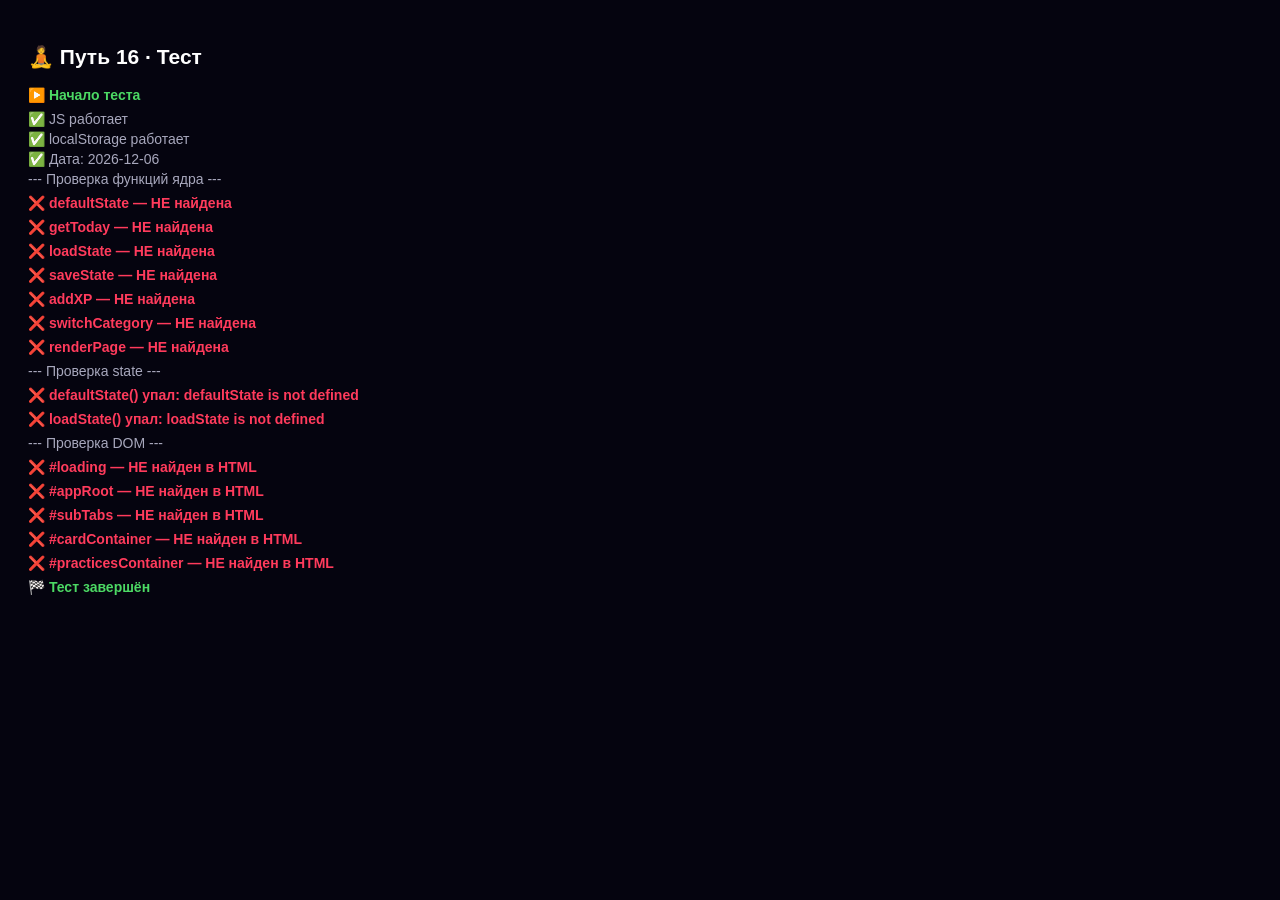
==== commit 0dd70b17: "Add initial HTML structure and test scripts" ====
--- a/index.html
+++ b/index.html
@@ -2,4495 +2,97 @@
 <html lang="ru">
 <head>
 <meta charset="UTF-8">
-<meta name="viewport" content="width=device-width, initial-scale=1.0, viewport-fit=cover, user-scalable=no">
-<meta name="apple-mobile-web-app-capable" content="yes">
-<meta name="apple-mobile-web-app-status-bar-style" content="black-translucent">
-<meta name="theme-color" content="#05040f">
-<meta name="description" content="Путь 16 — приложение для саморазвития, трекинга привычек, эзотерики и природы">
-<meta name="format-detection" content="telephone=no">
-<link rel="manifest" href="manifest.json">
-<link rel="icon" type="image/svg+xml" href="data:image/svg+xml,%3Csvg xmlns='http://www.w3.org/2000/svg' viewBox='0 0 100 100'%3E%3Ctext y='80' font-size='80'%3E🧘%3C/text%3E%3C/svg%3E">
-<title>Путь 16 · Сотворцом</title>
-
+<meta name="viewport" content="width=device-width, initial-scale=1.0">
+<title>Путь 16 · Тест</title>
 <style>
-*,*::before,*::after{box-sizing:border-box;margin:0;padding:0}
-html{-webkit-text-size-adjust:100%}
-button{font-family:inherit;cursor:pointer;border:none;background:none;color:inherit}
-input,select,textarea{font-family:inherit;color:inherit}
-img,svg{display:block;max-width:100%}
-a{color:inherit;text-decoration:none}
-
-:root{
---bg-0:#05040f;--bg-1:#0b0a1a;--bg-2:#121028;--bg-3:#1a1735;
---card:rgba(255,255,255,.04);--card-hover:rgba(255,255,255,.07);
---border:rgba(255,255,255,.08);--border-hover:rgba(255,255,255,.16);
---text:#f0f0f7;--text-dim:#a8a8bd;--text-soft:#6e6e88;
---accent-1:#4facfe;--accent-2:#b06bff;--accent-3:#f093fb;
---gold:#ffd166;--green:#4cd964;--red:#ff3b5c;--orange:#ffa726;
---radius-sm:10px;--radius:16px;--radius-lg:22px;--radius-xl:28px;
---trans-fast:.15s ease;--trans:.25s ease;--trans-slow:.4s ease;
---sat:env(safe-area-inset-top,0px);--sab:env(safe-area-inset-bottom,0px);
---sal:env(safe-area-inset-left,0px);--sar:env(safe-area-inset-right,0px);
-}
-
-[data-theme="cosmos"]{--accent-1:#4facfe;--accent-2:#b06bff;--accent-3:#f093fb;--bg-0:#05040f;--bg-1:#0b0a1a;--bg-2:#121028}
-[data-theme="forest"]{--accent-1:#4cd964;--accent-2:#2ecc71;--accent-3:#a8e063;--bg-0:#05100a;--bg-1:#0a1a0f;--bg-2:#0f2415}
-[data-theme="sunset"]{--accent-1:#f5576c;--accent-2:#f093fb;--accent-3:#ffa726;--bg-0:#150610;--bg-1:#1f0a1a;--bg-2:#2a0f22}
-[data-theme="ocean"]{--accent-1:#00c6ff;--accent-2:#0072ff;--accent-3:#4facfe;--bg-0:#030b18;--bg-1:#061428;--bg-2:#0a1f3a}
-[data-theme="royal"]{--accent-1:#b06bff;--accent-2:#8e2de2;--accent-3:#f093fb;--bg-0:#0a0418;--bg-1:#150728;--bg-2:#200a3a}
-[data-theme="gold"]{--accent-1:#ffd166;--accent-2:#f4a623;--accent-3:#ffed4e;--bg-0:#100a02;--bg-1:#1a1206;--bg-2:#251a0a}
-[data-theme="blood"]{--accent-1:#ff3b3b;--accent-2:#b80000;--accent-3:#ff6b35;--bg-0:#100303;--bg-1:#1a0606;--bg-2:#250a0a}
-[data-theme="ice"]{--accent-1:#a0e9ff;--accent-2:#4facfe;--accent-3:#b8f0ff;--bg-0:#030a10;--bg-1:#06141f;--bg-2:#0a1f2f}
-
-body{font-family:-apple-system,BlinkMacSystemFont,'SF Pro Display','Segoe UI',Roboto,sans-serif;background:var(--bg-0);color:var(--text);min-height:100vh;min-height:100dvh;overflow-x:hidden;line-height:1.5;-webkit-tap-highlight-color:transparent;transition:background var(--trans-slow)}
-body.reduced-motion *,body.reduced-motion *::before,body.reduced-motion *::after{animation-duration:.01ms!important;animation-iteration-count:1!important;transition-duration:.01ms!important}
-
-#fractalCanvas{position:fixed;inset:0;width:100%;height:100%;z-index:-2;opacity:.45;pointer-events:none}
-#bgOverlay{position:fixed;inset:0;z-index:-1;pointer-events:none;background:radial-gradient(circle at 20% 10%,rgba(79,172,254,.12),transparent 45%),radial-gradient(circle at 80% 90%,rgba(176,107,255,.12),transparent 45%),linear-gradient(180deg,transparent,var(--bg-0) 90%)}
-#seasonalOverlay{position:fixed;inset:0;z-index:-1;pointer-events:none;opacity:0;transition:opacity 1.5s ease}
-#seasonalOverlay.active{opacity:.18}
-
-#loading{position:fixed;inset:0;z-index:9999;background:var(--bg-0);display:flex;flex-direction:column;align-items:center;justify-content:center;gap:24px;transition:opacity var(--trans-slow)}
-#loading.hide{opacity:0;pointer-events:none}
-.spinner{width:56px;height:56px;border:3px solid rgba(255,255,255,.1);border-top-color:var(--accent-1);border-radius:50%;animation:spin 1s linear infinite}
-@keyframes spin{to{transform:rotate(360deg)}}
-.loading-text{font-size:14px;font-weight:700;color:var(--text-dim);letter-spacing:1px}
-
-#batterySaverNotice{position:fixed;bottom:calc(20px + var(--sab));left:50%;transform:translateX(-50%);background:rgba(255,167,38,.15);border:1px solid rgba(255,167,38,.4);color:var(--orange);font-size:12px;font-weight:700;padding:8px 16px;border-radius:999px;z-index:500;backdrop-filter:blur(12px);-webkit-backdrop-filter:blur(12px)}
-
-.stop-voice-btn{position:fixed;top:calc(12px + var(--sat));right:calc(12px + var(--sar));z-index:1000;background:linear-gradient(135deg,var(--red),#b80038);color:#fff;font-size:12px;font-weight:800;padding:10px 16px;border-radius:999px;letter-spacing:1px;box-shadow:0 4px 20px rgba(255,59,92,.5);display:none}
-.stop-voice-btn.show{display:block;animation:pulse 2s ease-in-out infinite}
-
-.app{max-width:720px;margin:0 auto;padding:calc(16px + var(--sat)) calc(16px + var(--sar)) calc(40px + var(--sab)) calc(16px + var(--sal));animation:appFadeIn .6s ease}
-@keyframes appFadeIn{from{opacity:0;transform:translateY(12px)}to{opacity:1;transform:translateY(0)}}
-
-.header{margin-bottom:20px}
-.avatar-row{display:flex;align-items:center;gap:12px;margin-bottom:16px}
-.avatar{width:56px;height:56px;border-radius:50%;background:linear-gradient(135deg,var(--accent-1),var(--accent-2));display:flex;align-items:center;justify-content:center;font-size:28px;flex-shrink:0;cursor:pointer;box-shadow:0 4px 20px rgba(79,172,254,.35);transition:transform var(--trans);user-select:none}
-.avatar:active{transform:scale(.94)}
-.level-info{flex:1;min-width:0}
-.level-badge{font-size:13px;font-weight:800;color:var(--text);margin-bottom:2px}
-.rank-title{font-size:11px;font-weight:700;color:var(--text-soft);letter-spacing:1px;text-transform:uppercase}
-.header-search-btn{width:42px;height:42px;border-radius:50%;background:var(--card);border:1px solid var(--border);font-size:18px;display:flex;align-items:center;justify-content:center;flex-shrink:0;transition:background var(--trans)}
-.header-search-btn:active{background:var(--card-hover)}
-h1{font-size:32px;font-weight:900;letter-spacing:-1px;margin-bottom:12px;background:linear-gradient(90deg,var(--accent-1),var(--accent-2),var(--accent-3));-webkit-background-clip:text;background-clip:text;-webkit-text-fill-color:transparent}
-.xp-bar{height:8px;border-radius:999px;background:rgba(255,255,255,.08);overflow:hidden;margin-bottom:6px}
-.xp-fill{height:100%;border-radius:999px;background:linear-gradient(90deg,var(--accent-1),var(--accent-2));transition:width var(--trans-slow);box-shadow:0 0 12px rgba(79,172,254,.6)}
-.xp-text{font-size:11px;font-weight:700;color:var(--text-soft);text-align:right;letter-spacing:1px;margin-bottom:16px}
-.stats-row{display:grid;grid-template-columns:repeat(4,1fr);gap:8px}
-.stat{background:var(--card);border:1px solid var(--border);border-radius:var(--radius);padding:12px 8px;text-align:center;backdrop-filter:blur(12px);-webkit-backdrop-filter:blur(12px)}
-.stat-value{font-size:20px;font-weight:900;color:var(--text);line-height:1.1}
-.stat-label{font-size:10px;font-weight:700;color:var(--text-soft);text-transform:uppercase;letter-spacing:1px;margin-top:4px}
-
-.banner{padding:12px 16px;border-radius:var(--radius);font-size:13px;font-weight:700;margin-bottom:12px;animation:slideDown .4s ease}
-@keyframes slideDown{from{opacity:0;transform:translateY(-8px)}to{opacity:1;transform:translateY(0)}}
-.banner.warn{background:rgba(255,167,38,.12);border:1px solid rgba(255,167,38,.35);color:var(--orange)}
-.banner.danger{background:rgba(255,59,92,.12);border:1px solid rgba(255,59,92,.35);color:var(--red)}
-.banner.info{background:rgba(79,172,254,.12);border:1px solid rgba(79,172,254,.35);color:var(--accent-1)}
-
-.main-menu{display:grid;grid-template-columns:repeat(7,1fr);gap:6px;margin-bottom:16px;padding:6px;background:var(--card);border:1px solid var(--border);border-radius:var(--radius-lg);backdrop-filter:blur(20px);-webkit-backdrop-filter:blur(20px)}
-.main-menu-btn{display:flex;flex-direction:column;align-items:center;gap:4px;padding:10px 2px;border-radius:var(--radius);font-size:20px;color:var(--text-dim);transition:all var(--trans);position:relative}
-.main-menu-btn span{font-size:9px;font-weight:800;letter-spacing:.3px;text-transform:uppercase}
-.main-menu-btn.active{background:linear-gradient(135deg,rgba(79,172,254,.2),rgba(176,107,255,.15));color:var(--text);box-shadow:inset 0 0 0 1px rgba(79,172,254,.4)}
-.main-menu-btn:active{transform:scale(.94)}
-
-.sub-tabs{display:flex;gap:6px;overflow-x:auto;scrollbar-width:none;-webkit-overflow-scrolling:touch;margin-bottom:20px;padding-bottom:4px}
-.sub-tabs::-webkit-scrollbar{display:none}
-.sub-tab{flex-shrink:0;padding:8px 14px;border-radius:999px;font-size:12px;font-weight:800;color:var(--text-dim);background:var(--card);border:1px solid var(--border);white-space:nowrap;transition:all var(--trans)}
-.sub-tab.active{background:linear-gradient(135deg,var(--accent-1),var(--accent-2));color:#fff;border-color:transparent;box-shadow:0 4px 16px rgba(79,172,254,.4)}
-.sub-tab:active{transform:scale(.95)}
-
-.category-pages{display:none}
-.category-pages.active{display:block}
-.page{display:none;animation:pageIn .35s ease}
-.page.active{display:block}
-@keyframes pageIn{from{opacity:0;transform:translateY(8px)}to{opacity:1;transform:translateY(0)}}
-
-.section-title{font-size:16px;font-weight:900;margin:24px 0 10px;letter-spacing:-.3px;display:flex;align-items:center;gap:8px}
-.section-title:first-child{margin-top:0}
-.info-text{font-size:12.5px;font-weight:600;color:var(--text-soft);line-height:1.55;margin-bottom:12px}
-
-.card{background:var(--card);border:1px solid var(--border);border-radius:var(--radius-lg);padding:16px;margin-bottom:12px;backdrop-filter:blur(16px);-webkit-backdrop-filter:blur(16px);transition:all var(--trans);position:relative;overflow:hidden}
-.card:active{transform:scale(.99)}
-.card.primary{background:linear-gradient(135deg,rgba(79,172,254,.15),rgba(176,107,255,.1));border-color:rgba(79,172,254,.35)}
-.card-title{font-size:15px;font-weight:800;margin-bottom:6px}
-.card-desc{font-size:12.5px;color:var(--text-dim);line-height:1.55}
-
-.btn{display:block;width:100%;padding:14px 18px;border-radius:var(--radius);background:var(--card);border:1px solid var(--border);color:var(--text);font-size:14px;font-weight:800;text-align:center;transition:all var(--trans);margin-top:8px}
-.btn:active{transform:scale(.97);background:var(--card-hover)}
-.btn.primary{background:linear-gradient(135deg,var(--accent-1),var(--accent-2));border-color:transparent;color:#fff;box-shadow:0 4px 20px rgba(79,172,254,.35)}
-.btn.primary:active{box-shadow:0 2px 10px rgba(79,172,254,.5)}
-.btn.ghost{background:transparent;color:var(--text-dim)}
-.btn.danger{background:rgba(255,59,92,.12);border-color:rgba(255,59,92,.35);color:var(--red)}
-
-.btn-block{display:block;width:100%;padding:14px 18px;border-radius:var(--radius);background:var(--card);border:1px solid var(--border);color:var(--text);font-size:14px;font-weight:800;text-align:center;margin-bottom:8px;transition:all var(--trans)}
-.btn-block:active{transform:scale(.98)}
-.btn-block.primary{background:linear-gradient(135deg,var(--accent-1),var(--accent-2));border-color:transparent;color:#fff}
-.btn-block.danger{background:rgba(255,59,92,.12);border-color:rgba(255,59,92,.35);color:var(--red)}
-
-.btn-small{padding:6px 12px;border-radius:var(--radius-sm);font-size:12px;font-weight:800;background:var(--card);border:1px solid var(--border);transition:all var(--trans-fast)}
-.btn-small.danger{color:var(--red);border-color:rgba(255,59,92,.35)}
-.btn-small.purple{color:var(--accent-2);border-color:rgba(176,107,255,.35)}
-
-.mini-btn{width:42px;height:42px;flex-shrink:0;border-radius:var(--radius-sm);background:linear-gradient(135deg,var(--accent-1),var(--accent-2));color:#fff;font-size:18px;font-weight:800;display:flex;align-items:center;justify-content:center;transition:transform var(--trans-fast)}
-.mini-btn:active{transform:scale(.9)}
-
-.modal{position:fixed;inset:0;z-index:2000;background:rgba(5,4,15,.72);backdrop-filter:blur(12px);-webkit-backdrop-filter:blur(12px);display:none;align-items:flex-end;justify-content:center;padding:0;overflow-y:auto;-webkit-overflow-scrolling:touch}
-.modal.show{display:flex;animation:modalFade .25s ease}
-@keyframes modalFade{from{opacity:0}to{opacity:1}}
-.modal-content{background:linear-gradient(180deg,var(--bg-2),var(--bg-1));border:1px solid var(--border);border-bottom:none;border-radius:var(--radius-xl) var(--radius-xl) 0 0;padding:24px 20px calc(24px + var(--sab));width:100%;max-width:640px;max-height:92vh;overflow-y:auto;-webkit-overflow-scrolling:touch;animation:modalSlide .35s cubic-bezier(.2,.8,.2,1);position:relative}
-@keyframes modalSlide{from{transform:translateY(40px);opacity:0}to{transform:translateY(0);opacity:1}}
-.modal-content h2{font-size:20px;font-weight:900;margin-bottom:16px}
-.modal-header{display:flex;justify-content:space-between;align-items:center;margin-bottom:16px;gap:12px}
-.modal-header h2{margin:0;flex:1}
-.modal-scroll{max-height:400px;overflow-y:auto;padding-right:4px}
-.modal-scroll-lg{max-height:500px;overflow-y:auto;padding-right:4px}
-
-.toast{position:fixed;left:50%;bottom:calc(80px + var(--sab));transform:translateX(-50%) translateY(20px);background:rgba(20,20,35,.96);border:1px solid var(--border);color:var(--text);padding:12px 20px;border-radius:999px;font-size:13px;font-weight:800;z-index:3000;opacity:0;pointer-events:none;transition:all var(--trans);box-shadow:0 8px 32px rgba(0,0,0,.4);white-space:nowrap;max-width:calc(100vw - 40px);overflow:hidden;text-overflow:ellipsis}
-.toast.show{opacity:1;transform:translateX(-50%) translateY(0)}
-
-.ach-popup{position:fixed;top:calc(16px + var(--sat));left:50%;transform:translateX(-50%) translateY(-120%);background:linear-gradient(135deg,rgba(255,209,102,.2),rgba(245,87,108,.15));border:2px solid rgba(255,209,102,.6);border-radius:var(--radius-lg);padding:12px 18px;display:flex;align-items:center;gap:12px;z-index:3000;backdrop-filter:blur(16px);-webkit-backdrop-filter:blur(16px);box-shadow:0 8px 32px rgba(255,209,102,.3);transition:transform var(--trans-slow) cubic-bezier(.2,.8,.2,1);max-width:calc(100vw - 32px)}
-.ach-popup.show{transform:translateX(-50%) translateY(0)}
-.ach-popup-icon{font-size:36px}
-.ach-popup-text{min-width:0}
-.ach-popup-title{font-size:10px;font-weight:800;letter-spacing:1.5px;color:var(--gold);text-transform:uppercase}
-.ach-popup-name{font-size:15px;font-weight:900;margin-top:2px;overflow:hidden;text-overflow:ellipsis;white-space:nowrap}
-
-.chest-popup{position:fixed;inset:0;z-index:3000;background:rgba(5,4,15,.85);backdrop-filter:blur(16px);-webkit-backdrop-filter:blur(16px);display:none;flex-direction:column;align-items:center;justify-content:center;gap:12px;padding:20px}
-.chest-popup.show{display:flex;animation:modalFade .3s ease}
-.chest-icon-big{font-size:120px;animation:chestBounce 1s cubic-bezier(.2,.8,.2,1)}
-@keyframes chestBounce{0%{transform:scale(0) rotate(-30deg)}60%{transform:scale(1.2) rotate(10deg)}100%{transform:scale(1) rotate(0)}}
-.chest-name-big{font-size:22px;font-weight:900}
-.chest-xp{font-size:40px;font-weight:900;background:linear-gradient(90deg,var(--gold),var(--orange));-webkit-background-clip:text;background-clip:text;-webkit-text-fill-color:transparent}
-.chest-rarity{font-size:12px;font-weight:900;letter-spacing:3px;padding:6px 16px;border-radius:999px;border:2px solid currentColor}
-.rarity-common{color:#b0b0b0}
-.rarity-uncommon{color:var(--green)}
-.rarity-rare{color:var(--accent-1)}
-.rarity-epic{color:var(--accent-2)}
-.rarity-legendary{color:var(--gold)}
-
-.global-search-overlay{position:fixed;inset:0;z-index:2500;background:rgba(5,4,15,.85);backdrop-filter:blur(12px);-webkit-backdrop-filter:blur(12px);display:none;align-items:flex-start;justify-content:center;padding:calc(80px + var(--sat)) 16px 16px;overflow-y:auto}
-.global-search-overlay.show{display:flex;animation:modalFade .2s ease}
-.global-search-box{background:linear-gradient(180deg,var(--bg-2),var(--bg-1));border:1px solid var(--border);border-radius:var(--radius-lg);width:100%;max-width:560px;overflow:hidden;box-shadow:0 24px 60px rgba(0,0,0,.6)}
-.global-search-input-row{display:flex;align-items:center;gap:8px;padding:12px;border-bottom:1px solid var(--border)}
-.global-search-input{flex:1;background:transparent;border:none;outline:none;font-size:15px;font-weight:600;color:var(--text);padding:8px}
-.global-search-input::placeholder{color:var(--text-soft)}
-.global-search-close{width:36px;height:36px;border-radius:50%;background:var(--card);font-size:16px;flex-shrink:0}
-.global-search-results{max-height:60vh;overflow-y:auto;padding:8px}
-.search-hint{padding:24px 16px;text-align:center;font-size:13px;color:var(--text-soft);font-weight:600}
-.search-result{padding:12px;border-radius:var(--radius-sm);cursor:pointer;transition:background var(--trans-fast);display:flex;gap:10px;align-items:flex-start}
-.search-result:active{background:var(--card-hover)}
-.search-result-icon{font-size:20px;flex-shrink:0}
-.search-result-cat{font-size:10px;font-weight:800;color:var(--accent-1);text-transform:uppercase;letter-spacing:1px}
-.search-result-title{font-size:14px;font-weight:800;margin:2px 0}
-.search-result-desc{font-size:12px;color:var(--text-dim);line-height:1.4}
-.search-empty{padding:32px 16px;text-align:center;color:var(--text-soft);font-size:13px;font-weight:600}
-
-.kb-search{width:100%;padding:12px 16px;border-radius:var(--radius);background:var(--card);border:1px solid var(--border);color:var(--text);font-size:14px;font-weight:600;outline:none;margin-bottom:12px;transition:border-color var(--trans)}
-.kb-search:focus{border-color:var(--accent-1)}
-.kb-search::placeholder{color:var(--text-soft)}
-
-.input-row{display:flex;gap:8px;margin-bottom:12px}
-.input-row input,.input-row select{flex:1;padding:12px 16px;border-radius:var(--radius);background:var(--card);border:1px solid var(--border);color:var(--text);font-size:14px;font-weight:600;outline:none;transition:border-color var(--trans)}
-.input-row input:focus,.input-row select:focus{border-color:var(--accent-1)}
-.input-row select{flex:0 0 130px}
-
-.plan-input{width:100%;padding:12px 16px;border-radius:var(--radius);background:var(--card);border:1px solid var(--border);color:var(--text);font-size:14px;font-weight:600;outline:none;margin-bottom:10px;transition:border-color var(--trans)}
-.plan-input:focus{border-color:var(--accent-1)}
-.plan-input::placeholder{color:var(--text-soft)}
-.plan-label{font-size:11px;font-weight:800;color:var(--text-soft);text-transform:uppercase;letter-spacing:1px;margin:12px 0 6px}
-
-.setting{display:flex;justify-content:space-between;align-items:center;padding:14px 16px;background:var(--card);border:1px solid var(--border);border-radius:var(--radius);margin-bottom:8px;gap:12px}
-.setting-label{font-size:13.5px;font-weight:700;flex:1;min-width:0}
-.setting-value{font-size:14px;font-weight:900;color:var(--accent-1);flex-shrink:0}
-
-.switch{position:relative;width:48px;height:28px;border-radius:999px;background:rgba(255,255,255,.12);border:1px solid var(--border);flex-shrink:0;transition:all var(--trans);cursor:pointer}
-.switch::after{content:'';position:absolute;top:2px;left:2px;width:22px;height:22px;border-radius:50%;background:#fff;transition:transform var(--trans);box-shadow:0 2px 6px rgba(0,0,0,.3)}
-.switch.on{background:linear-gradient(135deg,var(--accent-1),var(--accent-2));border-color:transparent}
-.switch.on::after{transform:translateX(20px)}
-
-.theme-picker,.fractal-picker,.sound-grid,.avatar-picker{display:grid;grid-template-columns:repeat(auto-fill,minmax(80px,1fr));gap:10px;margin-bottom:8px}
-.avatar-picker{grid-template-columns:repeat(auto-fill,minmax(56px,1fr))}
-.theme-opt,.fractal-opt,.sound-opt,.avatar-opt{background:var(--card);border:2px solid var(--border);border-radius:var(--radius);padding:12px 6px;text-align:center;font-size:12px;font-weight:800;transition:all var(--trans);cursor:pointer}
-.theme-opt .theme-ico,.fractal-opt .fractal-ico,.sound-opt .sound-ico{font-size:24px;display:block;margin-bottom:6px}
-.theme-opt.active,.fractal-opt.active,.sound-opt.active,.avatar-opt.active{border-color:var(--accent-1);background:rgba(79,172,254,.12);box-shadow:0 0 20px rgba(79,172,254,.25)}
-.avatar-opt{aspect-ratio:1;display:flex;align-items:center;justify-content:center;font-size:26px;padding:0}
-.avatar-opt:active,.theme-opt:active,.fractal-opt:active,.sound-opt:active{transform:scale(.94)}
-
-.ach-grid{display:grid;grid-template-columns:repeat(auto-fill,minmax(100px,1fr));gap:10px}
-.ach-item{background:var(--card);border:1px solid var(--border);border-radius:var(--radius);padding:12px 8px;text-align:center;transition:all var(--trans);position:relative}
-.ach-item.locked{opacity:.35}
-.ach-item.unlocked{border-color:rgba(255,209,102,.5);background:linear-gradient(135deg,rgba(255,209,102,.1),rgba(245,87,108,.08))}
-.ach-item-icon{font-size:28px;margin-bottom:6px}
-.ach-item-name{font-size:11px;font-weight:800;line-height:1.3}
-
-.progress-bar{height:8px;border-radius:999px;background:rgba(255,255,255,.08);overflow:hidden;margin:8px 0}
-.progress-fill{height:100%;border-radius:999px;background:linear-gradient(90deg,var(--accent-1),var(--accent-2));transition:width var(--trans-slow)}
-
-.timer-progress{position:relative;width:180px;height:180px;margin:16px auto}
-.timer-progress svg{transform:rotate(-90deg)}
-.timer-progress-bg{fill:none;stroke:rgba(255,255,255,.08);stroke-width:8}
-.timer-progress-fill{fill:none;stroke:var(--accent-1);stroke-width:8;stroke-linecap:round;transition:stroke-dashoffset 1s linear}
-.timer-progress-text{position:absolute;top:50%;left:50%;transform:translate(-50%,-50%);font-size:32px;font-weight:900;font-variant-numeric:tabular-nums}
-.timer-progress-label{position:absolute;bottom:24px;left:50%;transform:translateX(-50%);font-size:10px;font-weight:800;letter-spacing:1.5px;color:var(--text-soft);text-transform:uppercase}
-.practice-timer-actions{display:flex;gap:8px;margin-top:16px}
-.confirm-btn{flex:1;padding:14px;border-radius:var(--radius);background:linear-gradient(135deg,var(--green),#26a641);color:#fff;font-size:15px;font-weight:900;box-shadow:0 4px 20px rgba(76,217,100,.4);transition:all var(--trans)}
-.confirm-btn:disabled{opacity:.4;cursor:not-allowed;box-shadow:none}
-.confirm-btn:not(:disabled):active{transform:scale(.97)}
-
-.breath-circle{width:180px;height:180px;border-radius:50%;background:radial-gradient(circle,rgba(79,172,254,.3),rgba(176,107,255,.15));border:3px solid var(--accent-1);display:flex;align-items:center;justify-content:center;margin:24px auto;font-size:15px;font-weight:800;color:var(--text);transition:transform 4s ease-in-out,box-shadow 4s ease-in-out;box-shadow:0 0 40px rgba(79,172,254,.3)}
-.breath-circle.inhale{transform:scale(1.4);box-shadow:0 0 80px rgba(79,172,254,.6)}
-.breath-circle.hold{transform:scale(1.4)}
-.breath-circle.exhale{transform:scale(.85);box-shadow:0 0 20px rgba(79,172,254,.2)}
-
-.timer-display{font-size:56px;font-weight:900;text-align:center;font-variant-numeric:tabular-nums;margin:24px 0;background:linear-gradient(90deg,var(--accent-1),var(--accent-2));-webkit-background-clip:text;background-clip:text;-webkit-text-fill-color:transparent}
-
-.profile-form-row{display:grid;grid-template-columns:1fr 1fr;gap:10px;margin-bottom:12px}
-.profile-form-row.full{grid-template-columns:1fr}
-.profile-form-label{font-size:11px;font-weight:800;color:var(--text-soft);text-transform:uppercase;letter-spacing:1px;margin-bottom:6px}
-.profile-form-input{width:100%;padding:12px 14px;border-radius:var(--radius);background:var(--card);border:1px solid var(--border);color:var(--text);font-size:14px;font-weight:600;outline:none;transition:border-color var(--trans)}
-.profile-form-input:focus{border-color:var(--accent-1)}
-.gender-tabs,.goal-tabs,.meal-count-tabs{display:grid;gap:6px;margin-bottom:12px}
-.gender-tabs{grid-template-columns:1fr 1fr}
-.goal-tabs{grid-template-columns:1fr 1fr}
-.meal-count-tabs{grid-template-columns:repeat(5,1fr)}
-.gender-tab,.goal-tab,.meal-count-tabs button{padding:12px 8px;border-radius:var(--radius);background:var(--card);border:1px solid var(--border);font-size:12px;font-weight:800;text-align:center;transition:all var(--trans)}
-.gender-tab.active,.goal-tab.active,.meal-count-tabs button.active{background:linear-gradient(135deg,var(--accent-1),var(--accent-2));color:#fff;border-color:transparent}
-.activity-list{display:flex;flex-direction:column;gap:8px;margin-bottom:12px}
-.activity-opt{display:flex;align-items:center;gap:12px;padding:12px 14px;border-radius:var(--radius);background:var(--card);border:1px solid var(--border);text-align:left;transition:all var(--trans)}
-.activity-opt.active{border-color:var(--accent-1);background:rgba(79,172,254,.1)}
-.activity-opt-icon{font-size:24px}
-.activity-opt-name{font-size:14px;font-weight:800}
-.activity-opt-desc{font-size:11.5px;color:var(--text-soft);font-weight:600}
-.profile-save-btn{width:100%;padding:15px;border-radius:var(--radius);background:linear-gradient(135deg,var(--accent-1),var(--accent-2));color:#fff;font-size:15px;font-weight:900;margin-top:16px;box-shadow:0 4px 20px rgba(79,172,254,.4);transition:all var(--trans)}
-.profile-save-btn:active{transform:scale(.97)}
-
-.body-tabs{display:flex;gap:6px;overflow-x:auto;scrollbar-width:none;margin-bottom:16px}
-.body-tabs::-webkit-scrollbar{display:none}
-.body-tab{flex-shrink:0;padding:10px 14px;border-radius:999px;font-size:12.5px;font-weight:800;color:var(--text-dim);background:var(--card);border:1px solid var(--border);transition:all var(--trans)}
-.body-tab.active{background:linear-gradient(135deg,var(--accent-1),var(--accent-2));color:#fff;border-color:transparent}
-.body-pane{display:none}
-.body-pane.active{display:block;animation:pageIn .3s ease}
-
-.quest-timer-bar{display:flex;justify-content:space-between;align-items:center;padding:14px 18px;border-radius:var(--radius);background:linear-gradient(135deg,rgba(79,172,254,.15),rgba(176,107,255,.1));border:1px solid rgba(79,172,254,.3);margin-bottom:16px}
-.course-timer-label{font-size:10.5px;font-weight:800;color:var(--text-soft);text-transform:uppercase;letter-spacing:1.5px}
-.quest-timer-value{font-size:22px;font-weight:900;font-variant-numeric:tabular-nums;color:var(--text);margin-top:2px}
-
-.reward-box{background:linear-gradient(135deg,rgba(255,209,102,.2),rgba(245,87,108,.15));border:2px solid rgba(255,209,102,.5);border-radius:var(--radius-lg);padding:16px;margin-bottom:20px}
-.reward-label{font-size:11px;color:var(--text-soft);font-weight:800;letter-spacing:2px;text-transform:uppercase;margin-bottom:6px}
-.reward-value{font-size:14px;font-weight:800;color:var(--gold)}
-
-.chart,.cal{background:var(--card);border:1px solid var(--border);border-radius:var(--radius);padding:14px;margin-bottom:12px;overflow-x:auto}
-.day-summary{background:linear-gradient(135deg,rgba(76,217,100,.12),rgba(79,172,254,.08));border:1px solid rgba(76,217,100,.3);border-radius:var(--radius);padding:12px;margin-bottom:14px}
-.scroll-x{display:flex;gap:6px;overflow-x:auto;scrollbar-width:none;padding-bottom:6px;margin-bottom:14px}
-.scroll-x::-webkit-scrollbar{display:none}
-
-.mood-note-modal-textarea{width:100%;min-height:120px;padding:12px 14px;border-radius:var(--radius);background:var(--card);border:1px solid var(--border);color:var(--text);font-size:14px;font-weight:600;resize:vertical;outline:none;margin-bottom:14px;font-family:inherit}
-.mood-note-modal-textarea:focus{border-color:var(--accent-1)}
-.app-footer{text-align:center;font-size:11px;color:var(--text-soft);font-weight:700;padding:24px 0 8px;letter-spacing:1px}
-
-@keyframes levelUpBounce{0%{transform:scale(0) rotate(-180deg)}60%{transform:scale(1.3) rotate(20deg)}100%{transform:scale(1) rotate(0)}}
-@keyframes pulse{0%,100%{transform:scale(1)}50%{transform:scale(1.08)}}
-@keyframes float{0%,100%{transform:translateY(0)}50%{transform:translateY(-10px)}}
-
-::-webkit-scrollbar{width:6px;height:6px}
-::-webkit-scrollbar-track{background:transparent}
-::-webkit-scrollbar-thumb{background:rgba(255,255,255,.15);border-radius:999px}
-::-webkit-scrollbar-thumb:hover{background:rgba(255,255,255,.25)}
-button:focus-visible,input:focus-visible,select:focus-visible,textarea:focus-visible{outline:2px solid var(--accent-1);outline-offset:2px}
-
-@media (max-width:400px){
-.main-menu{grid-template-columns:repeat(4,1fr)}
-.main-menu-btn{padding:9px 2px;font-size:16px}
-h1{font-size:26px}
-.stat{padding:10px 4px}
-.stat-value{font-size:17px}
-.stat-label{font-size:9px}
-.theme-picker,.fractal-picker,.sound-grid{grid-template-columns:repeat(auto-fill,minmax(70px,1fr))}
-}
-@media (min-width:720px){
-.modal{align-items:center;padding:20px}
-.modal-content{border-radius:var(--radius-xl);border-bottom:1px solid var(--border);max-height:88vh;padding:28px 24px}
-.avatar{width:64px;height:64px;font-size:32px}
-h1{font-size:40px}
-}
-@media (prefers-reduced-motion:reduce){*,*::before,*::after{animation-duration:.01ms!important;animation-iteration-count:1!important;transition-duration:.01ms!important}}
+body { background: #05040f; color: #fff; font-family: sans-serif; padding: 20px; font-size: 14px; }
+.ok { color: #4cd964; font-weight: bold; margin: 8px 0; }
+.err { color: #ff3b5c; font-weight: bold; margin: 8px 0; }
+.step { color: #a8a8bd; margin: 4px 0; }
 </style>
 </head>
 <body>
+<h2>🧘 Путь 16 · Тест</h2>
+<div id="out"></div>
 
-<div id="loading"><div class="spinner"></div><div class="loading-text">Загрузка Пути 16...</div></div>
-<canvas id="fractalCanvas"></canvas>
-<div id="bgOverlay"></div>
-<div id="seasonalOverlay"></div>
-<div id="batterySaverNotice" style="display:none">🔋 Режим экономии — фрактал отключён</div>
-<button class="stop-voice-btn" id="stopVoiceBtn" onclick="stopVoiceMeditation()">⏹ ОСТАНОВИТЬ</button>
-
-<div class="global-search-overlay" id="globalSearchOverlay" onclick="closeGlobalSearch(event)">
-<div class="global-search-box" onclick="event.stopPropagation()">
-<div class="global-search-input-row">
-<input class="global-search-input" id="globalSearchInput" placeholder="🔍 Поиск по приложению..." oninput="debouncedSearch(this.value)" autocomplete="off">
-<button class="global-search-close" onclick="closeGlobalSearch(event)">✖</button>
-</div>
-<div class="global-search-results" id="globalSearchResults">
-<div class="search-hint">Начни вводить — найду практики, знания, травы, блюда...</div>
-</div>
-</div>
-</div>
-
-<div class="app" id="appRoot" style="display:none">
-
-<header class="header">
-<div class="avatar-row">
-<div class="avatar" id="avatar" onclick="openProfile()" ondblclick="quickProfile()">🧘</div>
-<div class="level-info">
-<div class="level-badge" id="levelBadge">Ур. 1 · Новичок</div>
-<div class="rank-title" id="rankTitle">Начало пути</div>
-</div>
-<button class="header-search-btn" onclick="openGlobalSearch()">🔍</button>
-</div>
-<h1 id="mainTitle">Путь</h1>
-<div class="xp-bar"><div class="xp-fill" id="xpFill"></div></div>
-<div class="xp-text" id="xpText">0 / 150 XP</div>
-<div class="stats-row">
-<div class="stat"><div class="stat-value" id="statStreak">0</div><div class="stat-label">Стрик</div></div>
-<div class="stat"><div class="stat-value" id="statToday">0</div><div class="stat-label">Сегодня</div></div>
-<div class="stat"><div class="stat-value" id="statTotal">0</div><div class="stat-label">Дней</div></div>
-<div class="stat"><div class="stat-value" id="statRank">🌱</div><div class="stat-label">Ранг</div></div>
-</div>
-</header>
-
-<div id="penaltyBanner"></div>
-<div id="smartNudgeBanner"></div>
-
-<nav class="main-menu" id="mainMenu">
-<button class="main-menu-btn active" data-cat="game" onclick="switchCategory('game')">🎮<span>Игра</span></button>
-<button class="main-menu-btn" data-cat="develop" onclick="switchCategory('develop')">🎯<span>Развитие</span></button>
-<button class="main-menu-btn" data-cat="track" onclick="switchCategory('track')">📊<span>Трекеры</span></button>
-<button class="main-menu-btn" data-cat="esoterica" onclick="switchCategory('esoterica')">🔮<span>Эзотерика</span></button>
-<button class="main-menu-btn" data-cat="nature" onclick="switchCategory('nature')">🌱<span>Природа</span></button>
-<button class="main-menu-btn" data-cat="know" onclick="switchCategory('know')">📚<span>Знания</span></button>
-<button class="main-menu-btn" data-cat="more" onclick="switchCategory('more')">⚙️<span>Ещё</span></button>
-</nav>
-
-<div class="sub-tabs" id="subTabs"></div>
-
-<main id="mainContent">
-
-<section class="category-pages active" id="cat-game">
-<div class="page active" id="page-card">
-<div class="section-title">🎴 Карта Судьбы</div>
-<div class="info-text">Одна карта в день. Прими вызов — выполни — получи награду.</div>
-<div id="cardContainer"></div>
-<div class="section-title">🌅 Аффирмация дня</div>
-<div id="affirmationContainer"></div>
-<div class="section-title">🌿 Мантра дня</div>
-<div id="mantraContainer"></div>
-<div class="section-title">💭 Цитата дня</div>
-<div id="quoteContainer"></div>
-</div>
-<div class="page" id="page-wheel"><div class="section-title">🎡 Колесо Фортуны</div><div class="info-text">Раз в день — крути и получай награду.</div><div id="wheelContainer"></div></div>
-<div class="page" id="page-cards"><div class="section-title">🎴 Коллекция карточек</div><div class="info-text">Собирай карточки за достижения.</div><div id="collectionContainer"></div></div>
-<div class="page" id="page-heatmap"><div class="section-title">🔥 Тепловая карта года</div><div class="info-text">Каждая клетка — день.</div><div id="heatmapContainer"></div></div>
-<div class="page" id="page-forecast"><div class="section-title">📈 Прогноз прогресса</div><div class="info-text">Куда ты придёшь при текущем темпе.</div><div id="forecastContainer"></div></div>
-<div class="page" id="page-dailypath"><div class="section-title">🗺️ Путь дня</div><div class="info-text">Маршрут на сегодня.</div><div id="dailyPathContainer"></div></div>
-<div class="page" id="page-boss"><div class="section-title">⚔️ Босс недели</div><div class="info-text">Практики и преграды наносят ему урон.</div><div id="bossContainer"></div></div>
-<div class="page" id="page-pet"><div class="section-title">🐉 Питомец</div><div class="info-text">Твой дух-хранитель.</div><div id="petContainer"></div></div>
-<div class="page" id="page-petshop"><div class="section-title">🏪 Магазин питомцев</div><div class="info-text">Купи духов за XP.</div><div id="petshopContainer"></div></div>
-<div class="page" id="page-chest"><div class="section-title">🎁 Сундук дня</div><div class="info-text">Раз в день — награда.</div><div id="chestContainer"></div></div>
-<div class="page" id="page-domain"><div class="section-title">🏰 Домен</div><div class="info-text">Строй здания за XP.</div><div id="domainContainer"></div></div>
-<div class="page" id="page-weekly"><div class="section-title">🎁 Награда недели</div><div class="info-text">7 дней подряд.</div><div id="weeklyContainer"></div></div>
-<div class="page" id="page-awards"><div class="section-title">🏆 Достижения</div><div class="ach-grid" id="achGrid"></div></div>
-</section>
-
-<section class="category-pages" id="cat-develop">
-<div class="page active" id="page-practices">
-<div class="section-title">📋 Практики</div>
-<div class="info-text">Кулдаун 9ч. Уровни за 5 выполнений. Макс 2 раза в день.</div>
-<div id="practicesContainer"></div>
-</div>
-<div class="page" id="page-quests">
-<div class="section-title">⚔️ Квесты дня</div>
-<div class="quest-timer-bar">
-<div>
-<div class="course-timer-label">Обновятся через</div>
-<div class="quest-timer-value" id="questTimer">00:00:00</div>
-</div>
-<div style="font-size:36px">⏱</div>
-</div>
-<div id="questsContainer"></div>
-</div>
-<div class="page" id="page-courses"><div class="section-title">🎓 Курсы</div><div class="info-text">Программы с таймерами.</div><div id="coursesContainer"></div></div>
-<div class="page" id="page-askesis"><div class="section-title">🔥 Активные аскезы</div><div id="askesisActive"></div><div class="section-title">📜 Доступные</div><div id="askesisAvailable"></div></div>
-<div class="page" id="page-barriers"><div class="section-title">🚧 Преграды</div><div class="info-text">Каждая бьёт по своему боссу.</div><div id="barriersContainer"></div></div>
-<div class="page" id="page-path"><div class="section-title">🌌 Путь Пробуждения</div><div class="info-text">7 ступеней трансформации.</div><div id="pathContainer"></div></div>
-</section>
-
-<section class="category-pages" id="cat-track">
-<div class="page active" id="page-habits"><div class="section-title">📅 Трекер привычек</div><div class="info-text">14 дней. Tap — отметить.</div><div id="habitsContainer"></div></div>
-<div class="page" id="page-mood">
-<div class="section-title">😊 Дневник настроения</div>
-<div id="moodContainer"></div>
-<div class="section-title">📊 Аналитика по месяцам</div>
-<div id="moodAnalyticsContainer"></div>
-</div>
-<div class="page" id="page-body">
-<div class="section-title">💪 Журнал тела</div>
-<div class="body-tabs">
-<button class="body-tab active" data-body-tab="weight" onclick="switchBodyTab('weight')">⚖️ Вес</button>
-<button class="body-tab" data-body-tab="workout" onclick="switchBodyTab('workout')">🏋️ Тренировки</button>
-<button class="body-tab" data-body-tab="food" onclick="switchBodyTab('food')">🍎 Еда</button>
-<button class="body-tab" data-body-tab="tips" onclick="switchBodyTab('tips')">📚 Советы</button>
-</div>
-<div class="body-pane active" id="bodyPane-weight"><div id="bodyContainer"></div></div>
-<div class="body-pane" id="bodyPane-workout"><div id="workoutContainer"></div></div>
-<div class="body-pane" id="bodyPane-food"><div id="foodContainer"></div></div>
-<div class="body-pane" id="bodyPane-tips"><div id="tipsContainer"></div></div>
-</div>
-<div class="page" id="page-finance"><div class="section-title">💰 Финансы</div><div id="financeContainer"></div></div>
-<div class="page" id="page-plan"><div class="section-title">🧠 План дня</div><div id="planContainer"></div></div>
-<div class="page" id="page-goals"><div class="section-title">🎯 Грандиозные цели</div><div id="goalsContainer"></div><div class="section-title">Создать цель</div><div id="goalForm"></div></div>
-</section>
-
-<section class="category-pages" id="cat-esoterica">
-<div class="page active" id="page-horoscope"><div class="section-title">✨ Гороскоп</div><div class="info-text">Три системы: западная, китайская, кельтская.</div><div id="horoscopeContainer"></div></div>
-<div class="page" id="page-numerology"><div class="section-title">🔢 Нумерология</div><div class="info-text">Числа судьбы, матрица Пифагора.</div><div id="numerologyContainer"></div></div>
-<div class="page" id="page-moon"><div class="section-title">🌙 Лунный календарь</div><div id="moonContainer"></div></div>
-<div class="page" id="page-runes"><div class="section-title">ᚱ Руна дня</div><div class="info-text">Одна руна из 24.</div><div id="runeContainer"></div></div>
-<div class="page" id="page-stones"><div class="section-title">💎 Камень дня</div><div id="stoneContainer"></div></div>
-<div class="page" id="page-ball"><div class="section-title">🎱 Шар Да / Нет</div><div id="ballContainer"></div></div>
-<div class="page" id="page-color"><div class="section-title">🎨 Цвет дня</div><div id="colorContainer"></div></div>
-</section>
-
-<section class="category-pages" id="cat-nature">
-<div class="page active" id="page-garden"><div class="section-title">🌱 Сад</div><div id="gardenContainer"></div></div>
-<div class="page" id="page-bees"><div class="section-title">🐝 Пасека</div><div id="beesContainer"></div></div>
-<div class="page" id="page-mushrooms"><div class="section-title">🍄 Грибница</div><div id="mushroomsContainer"></div></div>
-<div class="page" id="page-herbs"><div class="section-title">🌿 Травы</div><div id="herbsContainer"></div></div>
-</section>
-
-<section class="category-pages" id="cat-know">
-<div class="page active" id="page-books"><div class="section-title">📖 Библиотека</div><div id="booksContainer"></div></div>
-<div class="page" id="page-knowledge">
-<div class="section-title">📖 База знаний</div>
-<input class="kb-search" id="kbSearch" placeholder="🔍 Поиск..." oninput="debouncedFilter('knowledge', this.value)">
-<div id="knowledgeContainer"></div>
-</div>
-<div class="page" id="page-health">
-<div class="section-title">💚 Здоровье</div>
-<input class="kb-search" id="healthSearch" placeholder="🔍 Поиск..." oninput="debouncedFilter('health', this.value)">
-<div id="healthContainer"></div>
-</div>
-<div class="page" id="page-esoteric-kb">
-<div class="section-title">🔮 База эзотерики</div>
-<input class="kb-search" id="esoKbSearch" placeholder="🔍 Поиск термина..." oninput="debouncedFilter('esoKb', this.value)">
-<div id="esotericKbContainer"></div>
-</div>
-</section>
-
-<section class="category-pages" id="cat-more">
-<div class="page active" id="page-profile"><div id="profileContainer"></div></div>
-<div class="page" id="page-reflection"><div class="section-title">💭 Рефлексия дня</div><div id="reflectionContainer"></div></div>
-<div class="page" id="page-wins"><div class="section-title">🏆 Дневник побед</div><div id="winsContainer"></div></div>
-<div class="page" id="page-gratitude"><div class="section-title">🙏 Благодарность</div><div id="gratitudeContainer"></div></div>
-<div class="page" id="page-balance"><div class="section-title">⚖️ Колесо баланса</div><div id="balanceContainer"></div></div>
-<div class="page" id="page-insights"><div class="section-title">💡 Инсайты недели</div><div id="insightsContainer"></div></div>
-<div class="page" id="page-analytics"><div class="section-title">📊 Аналитика</div><div id="analyticsContainer"></div></div>
-<div class="page" id="page-dna"><div class="section-title">🧬 ДНК привычек</div><div id="dnaWrap"></div></div>
-<div class="page" id="page-progress">
-<div class="section-title">📈 XP за 14 дней</div>
-<div class="chart" id="chart"></div>
-<div class="section-title">📅 Календарь</div>
-<div class="cal" id="calendar"></div>
-<div class="section-title">🎯 Детали</div>
-<div class="setting"><span class="setting-label">💰 Баланс XP</span><b class="setting-value" id="detailXp">0</b></div>
-<div class="setting"><span class="setting-label">🏆 Заработано всего</span><b class="setting-value" id="detailXpEarned">0</b></div>
-<div class="setting"><span class="setting-label">Макс. стрик</span><b class="setting-value" id="detailStreak">0</b></div>
-<div class="setting"><span class="setting-label">Практик</span><b class="setting-value" id="detailDone">0</b></div>
-<div class="setting"><span class="setting-label">Достижений</span><b class="setting-value" id="detailAch">0</b></div>
-<div class="setting"><span class="setting-label">Карточек</span><b class="setting-value" id="detailCards">0</b></div>
-<div class="setting"><span class="setting-label">Боссов убито</span><b class="setting-value" id="detailBosses">0</b></div>
-<div class="setting"><span class="setting-label">Питомцев</span><b class="setting-value" id="detailPets">0</b></div>
-<div class="setting"><span class="setting-label">Посадок в саду</span><b class="setting-value" id="detailGarden">0</b></div>
-<div class="setting"><span class="setting-label">Ульев</span><b class="setting-value" id="detailBees">0</b></div>
-<div class="setting"><span class="setting-label">Грибниц</span><b class="setting-value" id="detailMushrooms">0</b></div>
-</div>
-<div class="page" id="page-settings">
-<div class="section-title">🎨 Тема</div>
-<div id="themePicker"></div>
-<div class="section-title">🌸 Сезонная тема</div>
-<div class="setting"><span class="setting-label">🌦 Авто-смена по сезону</span><div class="switch" id="switchSeasonal" onclick="toggleSeasonal()"></div></div>
-<div class="section-title">🌀 Фракталы</div>
-<div id="fractalPicker"></div>
-<div class="section-title">🎵 Целебные частоты</div>
-<div class="sound-grid" id="frequencyPicker"></div>
-<div class="section-title">🌿 Звуки природы</div>
-<div class="sound-grid" id="soundPicker"></div>
-<div class="section-title">⏱ Таймеры</div>
-<button class="btn-block primary" onclick="openTimer('stopwatch')">⏱ Секундомер</button>
-<button class="btn-block" onclick="openTimer('pomodoro')">🍅 Pomodoro 25/5</button>
-<button class="btn-block" onclick="openTimer('custom')">⏰ Обратный отсчёт</button>
-<div class="section-title">🧘 Голосовые медитации</div>
-<button class="btn-block" onclick="startVoiceMeditation('relax')">🌊 Расслабление</button>
-<button class="btn-block" onclick="startVoiceMeditation('focus')">🎯 Фокус</button>
-<button class="btn-block" onclick="startVoiceMeditation('gratitude')">💗 Благодарность</button>
-<div class="section-title">⚙️ Основные</div>
-<div class="setting"><span class="setting-label">🔊 Звуки</span><div class="switch" id="switchSound" onclick="toggleSound()"></div></div>
-<div class="setting"><span class="setting-label">🔔 Напоминания</span><div class="switch" id="switchNotify" onclick="toggleNotify()"></div></div>
-<div class="setting"><span class="setting-label">💾 Экономия энергии</span><div class="switch" id="switchBattery" onclick="toggleBatterySaver()"></div></div>
-<div class="setting"><span class="setting-label">🎬 Уменьшить анимации</span><div class="switch" id="switchMotion" onclick="toggleReducedMotion()"></div></div>
-<div class="section-title">🌟 Свои аффирмации</div>
-<div class="input-row">
-<input id="newAffirmation" placeholder="Своя аффирмация" maxlength="100">
-<button class="mini-btn purple" onclick="addCustomAffirmation()">➕</button>
-</div>
-<div id="customAffirmationsList"></div>
-<div class="section-title">✏️ Своя практика</div>
-<div class="input-row">
-<input id="newName" placeholder="Название" maxlength="30">
-<select id="newCat">
-<option value="disc">Дисциплина</option>
-<option value="breath">Дыхание</option>
-<option value="body">Тело</option>
-<option value="mind">Разум</option>
-<option value="spirit">Дух</option>
-<option value="health">Здоровье</option>
-</select>
-</div>
-<button class="btn-block primary" onclick="addCustomPractice()">➕ Добавить</button>
-<div id="customList"></div>
-<div class="section-title">💾 Данные</div>
-<button class="btn-block primary" onclick="exportData()">📤 Экспорт</button>
-<button class="btn-block" onclick="document.getElementById('importFile').click()">📥 Импорт</button>
-<input type="file" id="importFile" accept=".json" style="display:none" onchange="importData(event)">
-<button class="btn-block" onclick="backupNow()">💾 Создать бэкап</button>
-<button class="btn-block danger" onclick="resetAll()">🗑 Сбросить всё</button>
-<div class="app-footer">Путь 16 · v<span id="appVersion">1.0.0</span></div>
-</div>
-</section>
-
-</main>
-</div>
-
-<div class="modal" id="practiceTimerModal"><div class="modal-content">
-<h2 id="timerPracTitle">Практика</h2>
-<div class="info-text" id="timerPracDesc" style="margin-bottom:16px">Выполни и подтверди</div>
-<div class="timer-progress">
-<svg width="180" height="180" viewBox="0 0 180 180">
-<circle class="timer-progress-bg" cx="90" cy="90" r="80"></circle>
-<circle class="timer-progress-fill" id="pracTimerCircle" cx="90" cy="90" r="80" stroke-dasharray="502" stroke-dashoffset="502"></circle>
-</svg>
-<div class="timer-progress-text" id="pracTimerText">0:00</div>
-<div class="timer-progress-label" id="pracTimerLabel">Осталось</div>
-</div>
-<div class="info-text" id="pracTimerHint" style="margin-top:8px">⏱ Таймер идёт.</div>
-<div class="practice-timer-actions">
-<button class="confirm-btn" id="pracConfirmBtn" onclick="confirmPracticeComplete()" disabled>✅ Подтвердить</button>
-</div>
-<button class="btn ghost" onclick="cancelPracticeTimer()" style="width:100%;margin-top:12px">Отмена</button>
-</div></div>
-
-<div class="modal" id="levelUpModal"><div class="modal-content" style="text-align:center">
-<div style="font-size:80px;margin-bottom:16px;animation:levelUpBounce .8s ease-out">🎉</div>
-<h2 style="margin-bottom:8px;font-size:26px">Уровень повышен!</h2>
-<div id="levelUpTitle" style="font-size:16px;font-weight:800;margin-bottom:6px">Искатель</div>
-<div id="levelUpRank" style="font-size:13px;color:var(--text-dim);font-weight:700;margin-bottom:20px;letter-spacing:1px">В поиске</div>
-<div class="reward-box">
-<div class="reward-label">🎁 Награда</div>
-<div id="levelUpRewardText" class="reward-value">+100 XP</div>
-</div>
-<button class="btn primary" onclick="claimLevelUpReward()" style="width:100%">✨ Забрать награду</button>
-</div></div>
-
-<div class="modal" id="cardUnlockModal"><div class="modal-content" style="text-align:center">
-<div class="info-text" style="letter-spacing:2px;text-transform:uppercase">🎴 Новая карточка!</div>
-<div id="cardUnlockIcon" style="font-size:100px;margin:20px 0">🐉</div>
-<div id="cardUnlockName" style="font-size:22px;font-weight:900;margin-bottom:6px">Дракон</div>
-<div id="cardUnlockDesc" class="info-text" style="margin-bottom:20px">Легендарный страж</div>
-<button class="btn primary" onclick="closeCardUnlock()" style="width:100%">✨ Класс!</button>
-</div></div>
-
-<div class="modal" id="profileEditModal"><div class="modal-content" style="text-align:left">
-<h2 style="margin-bottom:20px;text-align:center">✏️ Профиль</h2>
-<div class="profile-form-row full"><div><div class="profile-form-label">Имя</div><input class="profile-form-input" id="pfName" placeholder="Как тебя зовут?" maxlength="30"></div></div>
-<div class="profile-form-row full"><div><div class="profile-form-label">Дата рождения</div><input class="profile-form-input" type="date" id="pfBirth"></div></div>
-<div class="profile-form-label">Пол</div>
-<div class="gender-tabs">
-<button class="gender-tab" data-gender="male" onclick="pickGender('male')">♂ Мужской</button>
-<button class="gender-tab" data-gender="female" onclick="pickGender('female')">♀ Женский</button>
-</div>
-<div class="profile-form-row">
-<div><div class="profile-form-label">Рост (см)</div><input class="profile-form-input" type="number" id="pfHeight" placeholder="175" min="100" max="250"></div>
-<div><div class="profile-form-label">Вес (кг)</div><input class="profile-form-input" type="number" id="pfWeight" placeholder="70" min="30" max="300" step="0.1"></div>
-</div>
-<div class="profile-form-row full"><div><div class="profile-form-label">Целевой вес (кг)</div><input class="profile-form-input" type="number" id="pfTargetWeight" placeholder="65" min="30" max="300" step="0.1"></div></div>
-<div class="profile-form-label">🎯 Цель</div>
-<div class="goal-tabs">
-<button class="goal-tab" data-goal="lose" onclick="pickGoal('lose')">🔥 Похудеть</button>
-<button class="goal-tab" data-goal="gain" onclick="pickGoal('gain')">💪 Набрать</button>
-<button class="goal-tab" data-goal="maintain" onclick="pickGoal('maintain')">⚖️ Держать</button>
-<button class="goal-tab" data-goal="recomp" onclick="pickGoal('recomp')">✨ Рельеф</button>
-</div>
-<div class="profile-form-label">🏃 Активность</div>
-<div class="activity-list">
-<button class="activity-opt" data-activity="sedentary" onclick="pickActivity('sedentary')"><div class="activity-opt-icon">🪑</div><div class="activity-opt-info"><div class="activity-opt-name">Сидячий</div><div class="activity-opt-desc">Мало движения</div></div></button>
-<button class="activity-opt" data-activity="light" onclick="pickActivity('light')"><div class="activity-opt-icon">🚶</div><div class="activity-opt-info"><div class="activity-opt-name">Лёгкий</div><div class="activity-opt-desc">1-2 тренировки</div></div></button>
-<button class="activity-opt" data-activity="moderate" onclick="pickActivity('moderate')"><div class="activity-opt-icon">🏃</div><div class="activity-opt-info"><div class="activity-opt-name">Средний</div><div class="activity-opt-desc">3-5 тренировок</div></div></button>
-<button class="activity-opt" data-activity="active" onclick="pickActivity('active')"><div class="activity-opt-icon">💪</div><div class="activity-opt-info"><div class="activity-opt-name">Высокий</div><div class="activity-opt-desc">6-7 тренировок</div></div></button>
-<button class="activity-opt" data-activity="athlete" onclick="pickActivity('athlete')"><div class="activity-opt-icon">🏆</div><div class="activity-opt-info"><div class="activity-opt-name">Спортсмен</div><div class="activity-opt-desc">2 раза в день</div></div></button>
-</div>
-<div class="profile-form-row">
-<div><div class="profile-form-label">💤 Сон (ч)</div><input class="profile-form-input" type="number" id="pfSleep" value="8" min="4" max="12"></div>
-<div><div class="profile-form-label">💧 Вода (мл)</div><input class="profile-form-input" type="number" id="pfWater" value="2000" min="500" max="5000" step="100"></div>
-</div>
-<button class="profile-save-btn" onclick="saveProfile()">💾 Сохранить</button>
-<button class="btn ghost" style="width:100%;margin-top:10px" onclick="closeModal('profileEditModal')">Отмена</button>
-</div></div>
-
-<div class="modal" id="profileMealsModal"><div class="modal-content" style="text-align:left">
-<h2 style="text-align:center;margin-bottom:20px">🍽 Приёмы пищи</h2>
-<div class="plan-label">Сколько приёмов в день?</div>
-<div class="meal-count-tabs" id="mealCountTabs">
-<button data-count="2" onclick="pickMealCount(2)">2</button>
-<button data-count="3" onclick="pickMealCount(3)">3</button>
-<button data-count="4" onclick="pickMealCount(4)">4</button>
-<button data-count="5" onclick="pickMealCount(5)">5</button>
-<button data-count="6" onclick="pickMealCount(6)">6</button>
-</div>
-<div id="mealScheduleEditor" style="margin-top:20px"></div>
-<button class="profile-save-btn" onclick="saveMealSchedule()">💾 Сохранить</button>
-<button class="btn ghost" style="width:100%;margin-top:10px" onclick="closeModal('profileMealsModal')">Отмена</button>
-</div></div>
-
-<div class="modal" id="petNameModal"><div class="modal-content">
-<h2>✏️ Имя питомца</h2>
-<div style="font-size:60px;margin:20px 0" id="petNameEmoji">🐉</div>
-<input class="plan-input" id="petNewName" placeholder="Введи имя" maxlength="20" style="text-align:center;font-size:16px;font-weight:800">
-<button class="btn primary" onclick="savePetName()">💾 Сохранить</button>
-<button class="btn ghost" onclick="closeModal('petNameModal')">Отмена</button>
-</div></div>
-
-<div class="modal" id="infoModal"><div class="modal-content" style="text-align:left">
-<h2 id="infoTitle" style="margin-bottom:14px">Инфо</h2>
-<div id="infoBody" style="font-size:13.5px;line-height:1.7;color:var(--text-dim)"></div>
-<button class="btn ghost" style="margin-top:20px;width:100%" onclick="closeModal('infoModal')">Закрыть</button>
-</div></div>
-
-<div class="modal" id="breathModal"><div class="modal-content">
-<h2 id="breathTitle">Дыхание</h2>
-<div class="breath-circle" id="breathCircle">Приготовься</div>
-<div id="breathPhase" style="opacity:.78;font-size:14.5px;font-weight:700">Нажми «Начать»</div>
-<button class="btn" id="breathBtn" onclick="toggleBreath()">Начать</button>
-<button class="btn ghost" onclick="closeBreath()">Закрыть</button>
-</div></div>
-
-<div class="modal" id="avatarModal"><div class="modal-content">
-<h2>Аватар</h2>
-<div class="avatar-picker" id="avatarPicker"></div>
-<button class="btn ghost" onclick="closeModal('avatarModal')">Закрыть</button>
-</div></div>
-
-<div class="modal" id="timerModal"><div class="modal-content">
-<h2 id="timerTitle">Таймер</h2>
-<div class="timer-display" id="timerDisplay">00:00</div>
-<div id="timerHint" class="info-text"></div>
-<button class="btn" id="timerBtn" onclick="toggleTimer()">Начать</button>
-<button class="btn ghost" onclick="closeTimer()">Закрыть</button>
-</div></div>
-
-<div class="modal" id="voiceModal"><div class="modal-content">
-<h2 id="voiceTitle">Медитация</h2>
-<div style="font-size:60px;margin:20px 0">🧘</div>
-<div id="voiceText" style="font-size:15px;line-height:1.7;color:var(--text-dim);font-weight:600;min-height:80px">Приготовься...</div>
-<button class="btn" onclick="stopVoiceMeditation()" style="margin-top:20px">Остановить</button>
-</div></div>
-
-<div class="modal" id="bookModal"><div class="modal-content" style="text-align:left">
-<h2 id="bookTitle" style="margin-bottom:6px">Книга</h2>
-<div id="bookAuthor" class="info-text" style="margin-bottom:20px"></div>
-<div id="bookBody" style="font-size:13.5px;line-height:1.7;color:var(--text-dim)"></div>
-<button class="btn" style="margin-top:20px;width:100%" onclick="markBookRead()">✅ Отметить прочитанной</button>
-<button class="btn ghost" style="margin-top:8px;width:100%" onclick="closeModal('bookModal')">Закрыть</button>
-</div></div>
-
-<div class="modal" id="dayDetailModal"><div class="modal-content" style="text-align:left">
-<h2 id="dayDetailTitle">День</h2>
-<div id="dayDetailBody" style="font-size:13.5px;line-height:1.7;color:var(--text-dim)"></div>
-<button class="btn ghost" style="margin-top:20px;width:100%" onclick="closeModal('dayDetailModal')">Закрыть</button>
-</div></div>
-
-<div class="modal" id="moodDetailModal"><div class="modal-content" style="text-align:left">
-<h2 id="moodDetailTitle">Месяц</h2>
-<div id="moodDetailBody" style="font-size:13.5px;line-height:1.7;color:var(--text-dim)"></div>
-<button class="btn ghost" style="margin-top:20px;width:100%" onclick="closeModal('moodDetailModal')">Закрыть</button>
-</div></div>
-
-<div class="modal" id="moodNoteModal"><div class="modal-content">
-<h2 id="moodNoteTitle">📝 Заметка дня</h2>
-<div id="moodNoteDay" class="info-text" style="margin-bottom:14px"></div>
-<textarea class="mood-note-modal-textarea" id="moodNoteText" placeholder="Что было? Что чувствовал?" maxlength="500"></textarea>
-<button class="btn" onclick="saveMoodNote()">💾 Сохранить</button>
-<button class="btn ghost" onclick="closeModal('moodNoteModal')">Закрыть</button>
-</div></div>
-
-<div class="modal" id="workoutAddModal"><div class="modal-content">
-<h2>➕ Новая тренировка</h2>
-<div class="plan-label">Название</div>
-<input class="plan-input" id="wName" placeholder="Грудь+Трицепс" maxlength="40">
-<div class="plan-label">Дата</div>
-<input class="plan-input" type="date" id="wDate">
-<button class="btn primary" onclick="createWorkout()">✅ Создать</button>
-<button class="btn ghost" onclick="closeModal('workoutAddModal')">Отмена</button>
-</div></div>
-
-<div class="modal" id="exerciseAddModal"><div class="modal-content">
-<h2>💪 Упражнение</h2>
-<input class="plan-input" id="exName" placeholder="Жим лёжа" maxlength="30">
-<input class="plan-input" type="number" id="exSets" placeholder="Подходы" value="3">
-<input class="plan-input" type="number" id="exReps" placeholder="Повторения" value="10">
-<input class="plan-input" type="number" id="exWeight" placeholder="Вес (кг)" value="0">
-<button class="btn primary" onclick="addExercise()">✅ Добавить</button>
-<button class="btn ghost" onclick="closeModal('exerciseAddModal')">Отмена</button>
-</div></div>
-
-<div class="modal" id="foodAddModal"><div class="modal-content">
-<h2>🍎 Еда</h2>
-<input class="plan-input" id="fName" placeholder="Овсянка с ягодами" maxlength="50">
-<input class="plan-input" type="number" id="fProtein" placeholder="Белки (г)" value="0">
-<input class="plan-input" type="number" id="fFat" placeholder="Жиры (г)" value="0">
-<input class="plan-input" type="number" id="fCarbs" placeholder="Углеводы (г)" value="0">
-<input class="plan-input" type="number" id="fCalories" placeholder="Калории" value="0">
-<button class="btn primary" onclick="addFood()">✅ Добавить</button>
-<button class="btn ghost" onclick="closeModal('foodAddModal')">Отмена</button>
-</div></div>
-
-<div class="modal" id="foodLibraryModal"><div class="modal-content" style="text-align:left">
-<div class="modal-header">
-<h2 style="margin:0">🍳 База блюд</h2>
-<button class="btn-small danger" onclick="closeModal('foodLibraryModal')">✖</button>
-</div>
-<div class="scroll-x" id="foodCategoriesRow"></div>
-<input class="plan-input" id="foodSearchInput" placeholder="🔍 Поиск по названию" oninput="debouncedFilter('foodLib', this.value)" style="margin-bottom:14px">
-<div id="foodLibraryList" class="modal-scroll"></div>
-<button class="btn ghost" style="width:100%;margin-top:14px" onclick="closeModal('foodLibraryModal')">Закрыть</button>
-</div></div>
-
-<div class="modal" id="dayConstructorModal"><div class="modal-content" style="text-align:left">
-<div class="modal-header">
-<h2 style="margin:0">🍽 Составить день</h2>
-<button class="btn-small danger" onclick="closeModal('dayConstructorModal')">✖</button>
-</div>
-<div class="info-text" style="margin-bottom:16px">Выбирай блюда — видишь, как набираешь норму</div>
-<div id="dayConstructorSummary" class="day-summary"></div>
-<div id="dayConstructorList"></div>
-<button class="btn primary" style="width:100%;margin-top:14px" onclick="saveDayConstructor()">💾 Сохранить день</button>
-<button class="btn ghost" style="width:100%;margin-top:8px" onclick="closeModal('dayConstructorModal')">Закрыть</button>
-</div></div>
-
-<div class="modal" id="savingsAddModal"><div class="modal-content">
-<h2>🏦 Новая копилка</h2>
-<div class="plan-label">Название</div>
-<input class="plan-input" id="savName" placeholder="На отпуск" maxlength="30">
-<div class="plan-label">Цель (₽)</div>
-<input class="plan-input" type="number" id="savTarget" placeholder="50000">
-<div class="plan-label">Уже накоплено (₽)</div>
-<input class="plan-input" type="number" id="savCurrent" placeholder="0" value="0">
-<button class="btn primary" onclick="createSavings()">✅ Создать</button>
-<button class="btn ghost" onclick="closeModal('savingsAddModal')">Отмена</button>
-</div></div>
-
-<div class="modal" id="strategyModal"><div class="modal-content" style="text-align:left">
-<div class="modal-header">
-<h2 style="margin:0">💰 Выбор стратегии</h2>
-<button class="btn-small danger" onclick="closeModal('strategyModal')">✖</button>
-</div>
-<div class="info-text" style="margin-bottom:16px">Выбери стратегию.</div>
-<div id="strategyList"></div>
-<button class="btn ghost" style="width:100%;margin-top:14px" onclick="closeModal('strategyModal')">Закрыть</button>
-</div></div>
-
-<div class="modal" id="balanceEditModal"><div class="modal-content" style="text-align:left">
-<h2 style="margin-bottom:16px">⚖️ Оценка сфер</h2>
-<div id="balanceEditList"></div>
-<button class="btn primary" style="width:100%;margin-top:14px" onclick="saveBalance()">💾 Сохранить</button>
-<button class="btn ghost" style="width:100%;margin-top:8px" onclick="closeModal('balanceEditModal')">Закрыть</button>
-</div></div>
-
-<div class="modal" id="horoscopeDetailModal"><div class="modal-content" style="text-align:left">
-<div class="modal-header">
-<h2 id="horoscopeDetailTitle" style="margin:0">Гороскоп</h2>
-<button class="btn-small danger" onclick="closeModal('horoscopeDetailModal')">✖</button>
-</div>
-<div id="horoscopeDetailBody" style="font-size:13.5px;line-height:1.7;color:var(--text-dim)"></div>
-<button class="btn ghost" style="margin-top:20px;width:100%" onclick="closeModal('horoscopeDetailModal')">Закрыть</button>
-</div></div>
-
-<div class="modal" id="numerologyDetailModal"><div class="modal-content" style="text-align:left">
-<div class="modal-header">
-<h2 id="numerologyDetailTitle" style="margin:0">Число</h2>
-<button class="btn-small danger" onclick="closeModal('numerologyDetailModal')">✖</button>
-</div>
-<div id="numerologyDetailBody" style="font-size:13.5px;line-height:1.7;color:var(--text-dim)"></div>
-<button class="btn ghost" style="margin-top:20px;width:100%" onclick="closeModal('numerologyDetailModal')">Закрыть</button>
-</div></div>
-
-<div class="modal" id="runeDetailModal"><div class="modal-content" style="text-align:left">
-<div class="modal-header">
-<h2 id="runeDetailTitle" style="margin:0">Руна дня</h2>
-<button class="btn-small danger" onclick="closeModal('runeDetailModal')">✖</button>
-</div>
-<div id="runeDetailBody" style="font-size:13.5px;line-height:1.7;color:var(--text-dim)"></div>
-<button class="btn ghost" style="margin-top:20px;width:100%" onclick="closeModal('runeDetailModal')">Закрыть</button>
-</div></div>
-
-<div class="modal" id="stoneDetailModal"><div class="modal-content" style="text-align:left">
-<div class="modal-header">
-<h2 id="stoneDetailTitle" style="margin:0">Камень дня</h2>
-<button class="btn-small danger" onclick="closeModal('stoneDetailModal')">✖</button>
-</div>
-<div id="stoneDetailBody" style="font-size:13.5px;line-height:1.7;color:var(--text-dim)"></div>
-<button class="btn ghost" style="margin-top:20px;width:100%" onclick="closeModal('stoneDetailModal')">Закрыть</button>
-</div></div>
-
-<div class="modal" id="moonDetailModal"><div class="modal-content" style="text-align:left">
-<div class="modal-header">
-<h2 id="moonDetailTitle" style="margin:0">Луна</h2>
-<button class="btn-small danger" onclick="closeModal('moonDetailModal')">✖</button>
-</div>
-<div id="moonDetailBody" style="font-size:13.5px;line-height:1.7;color:var(--text-dim)"></div>
-<button class="btn ghost" style="margin-top:20px;width:100%" onclick="closeModal('moonDetailModal')">Закрыть</button>
-</div></div>
-
-<div class="modal" id="gardenAddModal"><div class="modal-content">
-<h2>🌱 Новая посадка</h2>
-<div class="plan-label">Культура</div>
-<select class="plan-input" id="gardenCultureSelect"></select>
-<div class="plan-label">Дата посадки</div>
-<input class="plan-input" type="date" id="gardenPlantDate">
-<div class="plan-label">Заметка</div>
-<input class="plan-input" id="gardenNote" placeholder="Место, сорт" maxlength="60">
-<button class="btn primary" onclick="addGardenPlant()">✅ Посадить</button>
-<button class="btn ghost" onclick="closeModal('gardenAddModal')">Отмена</button>
-</div></div>
-
-<div class="modal" id="gardenCultureModal"><div class="modal-content" style="text-align:left">
-<div class="modal-header">
-<h2 id="gardenCultureTitle" style="margin:0">Культура</h2>
-<button class="btn-small danger" onclick="closeModal('gardenCultureModal')">✖</button>
-</div>
-<div id="gardenCultureBody" style="font-size:13.5px;line-height:1.7;color:var(--text-dim)"></div>
-<button class="btn ghost" style="margin-top:20px;width:100%" onclick="closeModal('gardenCultureModal')">Закрыть</button>
-</div></div>
-
-<div class="modal" id="hiveAddModal"><div class="modal-content">
-<h2>🐝 Новый улей</h2>
-<div class="plan-label">Название / номер</div>
-<input class="plan-input" id="hiveName" placeholder="Улей №1" maxlength="30">
-<div class="plan-label">Дата установки</div>
-<input class="plan-input" type="date" id="hiveDate">
-<div class="plan-label">Порода пчёл</div>
-<select class="plan-input" id="hiveBreedSelect"></select>
-<button class="btn primary" onclick="addHive()">✅ Создать</button>
-<button class="btn ghost" onclick="closeModal('hiveAddModal')">Отмена</button>
-</div></div>
-
-<div class="modal" id="queenTimelineModal"><div class="modal-content" style="text-align:left">
-<div class="modal-header">
-<h2 id="queenTimelineTitle" style="margin:0">👑 Вывод матки</h2>
-<button class="btn-small danger" onclick="closeModal('queenTimelineModal')">✖</button>
-</div>
-<div id="queenTimelineBody" style="font-size:13.5px;line-height:1.7;color:var(--text-dim)"></div>
-<button class="btn ghost" style="margin-top:20px;width:100%" onclick="closeModal('queenTimelineModal')">Закрыть</button>
-</div></div>
-
-<div class="modal" id="honeyBaseModal"><div class="modal-content" style="text-align:left">
-<div class="modal-header">
-<h2 style="margin:0">🌼 Медоносная база</h2>
-<button class="btn-small danger" onclick="closeModal('honeyBaseModal')">✖</button>
-</div>
-<input class="plan-input" id="honeyBaseSearch" placeholder="🔍 Поиск по названию" oninput="debouncedFilter('honeyBase', this.value)" style="margin-bottom:14px">
-<div id="honeyBaseList" class="modal-scroll-lg"></div>
-<button class="btn ghost" style="width:100%;margin-top:14px" onclick="closeModal('honeyBaseModal')">Закрыть</button>
-</div></div>
-
-<div class="modal" id="mushroomAddModal"><div class="modal-content">
-<h2>🍄 Новая грибница</h2>
-<div class="plan-label">Вид гриба</div>
-<select class="plan-input" id="mushroomSpeciesSelect"></select>
-<div class="plan-label">Субстрат</div>
-<select class="plan-input" id="mushroomSubstrateSelect">
-<option value="sawdust">Опилки</option>
-<option value="straw">Солома</option>
-<option value="coffee">Кофейная гуща</option>
-<option value="logs">Поленья</option>
-<option value="soil">Почва</option>
-</select>
-<div class="plan-label">Дата закладки</div>
-<input class="plan-input" type="date" id="mushroomDate">
-<div class="plan-label">Вес субстрата (кг)</div>
-<input class="plan-input" type="number" id="mushroomWeight" placeholder="5" value="5">
-<button class="btn primary" onclick="addMushroomBatch()">✅ Создать</button>
-<button class="btn ghost" onclick="closeModal('mushroomAddModal')">Отмена</button>
-</div></div>
-
-<div class="modal" id="mushroomSpeciesModal"><div class="modal-content" style="text-align:left">
-<div class="modal-header">
-<h2 id="mushroomSpeciesTitle" style="margin:0">Гриб</h2>
-<button class="btn-small danger" onclick="closeModal('mushroomSpeciesModal')">✖</button>
-</div>
-<div id="mushroomSpeciesBody" style="font-size:13.5px;line-height:1.7;color:var(--text-dim)"></div>
-<button class="btn ghost" style="margin-top:20px;width:100%" onclick="closeModal('mushroomSpeciesModal')">Закрыть</button>
-</div></div>
-
-<div class="modal" id="herbDetailModal"><div class="modal-content" style="text-align:left">
-<div class="modal-header">
-<h2 id="herbDetailTitle" style="margin:0">Трава</h2>
-<button class="btn-small danger" onclick="closeModal('herbDetailModal')">✖</button>
-</div>
-<div id="herbDetailBody" style="font-size:13.5px;line-height:1.7;color:var(--text-dim)"></div>
-<button class="btn ghost" style="margin-top:20px;width:100%" onclick="closeModal('herbDetailModal')">Закрыть</button>
-</div></div>
-
-<div class="chest-popup" id="chestPopup">
-<div class="chest-icon-big" id="chestIcon">📦</div>
-<div class="chest-name-big" id="chestName">Сундук</div>
-<div class="chest-xp" id="chestXP">+0 XP</div>
-<div class="chest-rarity rarity-common" id="chestRarity">COMMON</div>
-</div>
-
-<div class="toast" id="toast"></div>
-<div class="ach-popup" id="achPopup">
-<div class="ach-popup-icon" id="achPopupIcon">🏆</div>
-<div class="ach-popup-text">
-<div class="ach-popup-title">Достижение</div>
-<div class="ach-popup-name" id="achPopupName">—</div>
-</div>
-</div>
 <script>
-'use strict';
-
-/* ============================================================
-   ЧАСТЬ 1: ДАННЫЕ
-   ============================================================ */
-const APP_VERSION = '1.0.0';
-const SAVE_KEY = 'put16_save_v1';
-const BACKUP_KEY = 'put16_backup_v1';
-const XP_PER_LEVEL_BASE = 150;
-const XP_PER_LEVEL_STEP = 50;
-const MAX_PRACTICES_PER_DAY = 2;
-const PRACTICE_COOLDOWN_HOURS = 9;
-const PRACTICE_LEVEL_EVERY = 5;
-
-const RANKS = [
-{ min:1,icon:'🌱',name:'Росток'},{ min:5,icon:'🌿',name:'Побег'},{ min:10,icon:'🌳',name:'Дерево'},
-{ min:15,icon:'⭐',name:'Звезда'},{ min:20,icon:'💫',name:'Комета'},{ min:25,icon:'🌟',name:'Свет'},
-{ min:30,icon:'🔥',name:'Огонь'},{ min:40,icon:'⚡',name:'Молния'},{ min:50,icon:'👑',name:'Владыка'},
-{ min:75,icon:'🐉',name:'Дракон'},{ min:100,icon:'🌌',name:'Космос'}
-];
-
-const LEVEL_TITLES = ['Новичок','Искатель','Ученик','Практик','Странник','Воин','Мастер','Мудрец','Хранитель','Проводник','Творец','Созидатель','Просветлённый','Архитектор','Легенда','Миф','Абсолют','Источник','Начало','За пределами'];
-const RANK_TITLES = ['Начало пути','Первые шаги','В поиске','Осознание','Путь открыт','Дисциплина','Сила воли','Внутренний свет','Гармония','Единство','Поток','Ясность','Тишина','Прозрение','Мастерство','Проводник','Учитель','Мудрец','Легенда','Вечность'];
-
-const FATE_CARDS = [
-{ id:'sun',icon:'☀️',name:'Солнце',suit:'свет',desc:'День ясности и радости.',task:'Улыбнись 5 незнакомцам',xp:30},
-{ id:'moon',icon:'🌙',name:'Луна',suit:'свет',desc:'День интуиции.',task:'10 минут тишины',xp:25},
-{ id:'star',icon:'⭐',name:'Звезда',suit:'свет',desc:'Мечтай смело.',task:'Запиши 3 мечты',xp:20},
-{ id:'warrior',icon:'⚔️',name:'Воитель',suit:'сила',desc:'День действия.',task:'Сделай отложенное',xp:35},
-{ id:'king',icon:'👑',name:'Король',suit:'сила',desc:'Возьми ответственность.',task:'Помоги кому-то',xp:30},
-{ id:'magician',icon:'🔮',name:'Маг',suit:'сила',desc:'Меняй реальность.',task:'Сделай новое',xp:35},
-{ id:'lover',icon:'💗',name:'Влюблённый',suit:'сердце',desc:'День любви.',task:'Скажи «люблю»',xp:25},
-{ id:'mother',icon:'🤱',name:'Мать',suit:'сердце',desc:'День заботы.',task:'Позаботься о себе',xp:25},
-{ id:'healer',icon:'🌿',name:'Целитель',suit:'сердце',desc:'Восстановление.',task:'Отдохни без вины',xp:30},
-{ id:'hermit',icon:'🕯️',name:'Отшельник',suit:'дух',desc:'Уединение.',task:'Побудь один 30 мин',xp:25},
-{ id:'fool',icon:'🎭',name:'Шут',suit:'дух',desc:'Лёгкость.',task:'Сделай что-то смешное',xp:20},
-{ id:'death',icon:'💀',name:'Смерть',suit:'дух',desc:'Завершение.',task:'Выброси одну вещь',xp:30},
-{ id:'tower',icon:'🗼',name:'Башня',suit:'вызов',desc:'Перемены.',task:'Сложный выбор',xp:35},
-{ id:'devil',icon:'😈',name:'Дьявол',suit:'вызов',desc:'Соблазны.',task:'Откажись от привычки',xp:35},
-{ id:'judgement',icon:'📯',name:'Суд',suit:'вызов',desc:'Истина.',task:'Скажи правду',xp:30},
-{ id:'wheel',icon:'🎡',name:'Колесо',suit:'судьба',desc:'Фортуна.',task:'Рискни в малом',xp:25},
-{ id:'world',icon:'🌍',name:'Мир',suit:'судьба',desc:'Завершение цикла.',task:'Заверши начатое',xp:35},
-{ id:'justice',icon:'⚖️',name:'Справедливость',suit:'судьба',desc:'Равновесие.',task:'Восстанови баланс',xp:30},
-{ id:'priestess',icon:'📜',name:'Жрица',suit:'мудрость',desc:'Тайное знание.',task:'Прочти 10 страниц',xp:25},
-{ id:'emperor',icon:'🏛️',name:'Император',suit:'мудрость',desc:'Порядок.',task:'Составь план',xp:30},
-{ id:'hierophant',icon:'⛪',name:'Иерофант',suit:'мудрость',desc:'Обучение.',task:'Научи кого-то',xp:30},
-{ id:'chariot',icon:'🛞',name:'Колесница',suit:'путь',desc:'Движение.',task:'10 000 шагов',xp:30},
-{ id:'strength',icon:'🦁',name:'Сила',suit:'путь',desc:'Внутренняя сила.',task:'Тренировка до отказа',xp:40},
-{ id:'temperance',icon:'🏺',name:'Умеренность',suit:'путь',desc:'Гармония.',task:'Не спеши никуда',xp:25}
-];
-
-const AFFIRMATIONS = ['Я — творец своей реальности.','Каждый день я становлюсь лучше.','Я достоин любви и уважения.','Моё спокойствие — моя сила.','Я выбираю радость здесь и сейчас.','Моё тело — мой дом, я забочусь о нём.','Я отпускаю то, что не служит мне.','Во мне есть всё для успеха.','Я благодарен за этот день.','Мои мысли создают мою жизнь.','Я иду своим путём с уверенностью.','Каждое препятствие — урок для меня.','Я сильнее, чем думаю.','Спокойствие внутри меня непоколебимо.','Я притягиваю то, во что верю.','Моё здоровье крепнет с каждым днём.','Я выбираю себя.','Мой путь уникален и прекрасен.','Я способен на большее.','Сегодня — лучший день моей жизни.'];
-
-const MANTRAS = [
-{ text:'ОМ',meaning:'Первичный звук вселенной.'},{ text:'СО ХАМ',meaning:'Я есть То.'},
-{ text:'ОМ МАНИ ПАДМЕ ХУМ',meaning:'Сочувствие и мудрость.'},{ text:'ЯМ',meaning:'Мантра сердца.'},
-{ text:'ХАМ',meaning:'Мантра горла.'},{ text:'ВАМ',meaning:'Мантра воды.'},
-{ text:'ЛАМ',meaning:'Мантра земли.'},{ text:'РАМ',meaning:'Мантра огня.'},
-{ text:'ШИВАЙЯ',meaning:'Внутренний покой.'},{ text:'ГАТЭ ГАТЭ',meaning:'Иди за пределы.'}
-];
-
-const QUOTES = [
-{ text:'Путь в тысячу ли начинается с первого шага.',author:'Лао-цзы'},
-{ text:'Мы то, что мы делаем постоянно.',author:'Аристотель'},
-{ text:'Знание — сила.',author:'Фрэнсис Бэкон'},
-{ text:'Тот, кто владеет собой, владеет миром.',author:'Сенека'},
-{ text:'Дисциплина — это свобода.',author:'Джим Рон'},
-{ text:'Сначала ты создаёшь привычки, потом они создают тебя.',author:'Джон Драйден'},
-{ text:'Меняй себя — и мир изменится.',author:'Древняя мудрость'},
-{ text:'Счастье — это не цель, а путь.',author:'Неизвестный'},
-{ text:'Только тот, кто рискует идти далеко, узнаёт, как далеко можно зайти.',author:'Т.С.Элиот'},
-{ text:'Будь тем изменением, которое хочешь видеть.',author:'Махатма Ганди'}
-];
-
-const PRACTICES = [
-{ id:'meditation',name:'Медитация',cat:'mind',icon:'🧘',desc:'10 минут тишины',xp:25,sec:600,hint:'Сядь удобно, закрой глаза.'},
-{ id:'breath',name:'Дыхание 4-7-8',cat:'breath',icon:'🌬️',desc:'Успокоение',xp:15,sec:180,hint:'Вдох 4 — задержка 7 — выдох 8.'},
-{ id:'cold',name:'Холодный душ',cat:'body',icon:'🚿',desc:'Закалка',xp:30,sec:120,hint:'Закончи холодной.'},
-{ id:'sport',name:'Тренировка',cat:'body',icon:'💪',desc:'Нагрузка',xp:35,sec:1800,hint:'Разминка → основная → заминка.'},
-{ id:'read',name:'Чтение',cat:'mind',icon:'📖',desc:'20 минут книги',xp:20,sec:1200,hint:'Убери телефон.'},
-{ id:'journal',name:'Дневник',cat:'mind',icon:'📝',desc:'Записать мысли',xp:20,sec:600,hint:'3 вопроса.'},
-{ id:'walk',name:'Прогулка',cat:'body',icon:'🚶',desc:'30 минут',xp:25,sec:1800,hint:'Смотри по сторонам.'},
-{ id:'water',name:'Вода',cat:'health',icon:'💧',desc:'2 литра',xp:15,sec:5,hint:'Бутылку на видное.'},
-{ id:'nosugar',name:'Без сахара',cat:'health',icon:'🚫',desc:'Целый день',xp:30,sec:5,hint:'Замени фруктом.'},
-{ id:'gratitude',name:'Благодарность',cat:'spirit',icon:'🙏',desc:'3 вещи',xp:20,sec:300,hint:'Записывай.'},
-{ id:'affirmation',name:'Аффирмация',cat:'spirit',icon:'✨',desc:'Сказать вслух',xp:15,sec:60,hint:'Смотри в зеркало.'},
-{ id:'plan',name:'План дня',cat:'disc',icon:'📋',desc:'Утром',xp:20,sec:300,hint:'3 главные задачи.'},
-{ id:'nophone',name:'Без телефона',cat:'disc',icon:'📵',desc:'1 час',xp:25,sec:3600,hint:'Оставь в другой комнате.'},
-{ id:'stretch',name:'Растяжка',cat:'body',icon:'🤸',desc:'15 минут',xp:20,sec:900,hint:'Дыши глубоко.'},
-{ id:'sleep',name:'Режим сна',cat:'health',icon:'😴',desc:'До 23:00',xp:30,sec:5,hint:'За час без экранов.'}
-];
-
-const PRACTICE_CATS = {
-disc:{name:'Дисциплина',icon:'🔥'},breath:{name:'Дыхание',icon:'🌬️'},body:{name:'Тело',icon:'💪'},
-mind:{name:'Разум',icon:'🧠'},spirit:{name:'Дух',icon:'✨'},health:{name:'Здоровье',icon:'💚'}
-};
-
-const QUESTS_POOL = [
-{ id:'q_walk',text:'Прогулка 30 минут',xp:30,icon:'🚶'},
-{ id:'q_water',text:'Выпить 2 л воды',xp:25,icon:'💧'},
-{ id:'q_read',text:'Прочитать 20 страниц',xp:30,icon:'📖'},
-{ id:'q_medit',text:'Медитация 10 минут',xp:35,icon:'🧘'},
-{ id:'q_sport',text:'Тренировка 30 минут',xp:40,icon:'💪'},
-{ id:'q_nosoc',text:'Час без соцсетей',xp:30,icon:'📵'},
-{ id:'q_grat',text:'3 благодарности',xp:20,icon:'🙏'},
-{ id:'q_plan',text:'Составить план',xp:25,icon:'📋'},
-{ id:'q_early',text:'Встать до 7 утра',xp:35,icon:'🌅'},
-{ id:'q_sleep',text:'Лечь до 23:00',xp:30,icon:'😴'},
-{ id:'q_veggie',text:'3 порции овощей',xp:25,icon:'🥦'},
-{ id:'q_journal',text:'Записать мысли',xp:25,icon:'📝'},
-{ id:'q_cold',text:'Холодный душ',xp:40,icon:'🚿'},
-{ id:'q_stretch',text:'Растяжка 15 минут',xp:25,icon:'🤸'},
-{ id:'q_nophone',text:'2 часа без телефона',xp:35,icon:'📴'}
-];
-const QUESTS_PER_DAY = 3;
-
-const COURSES = [
-{ id:'c_medit21',name:'21 день медитации',icon:'🧘',days:21,xpPerDay:50,desc:'По 10 минут в день'},
-{ id:'c_cold30',name:'30 дней холода',icon:'🚿',days:30,xpPerDay:60,desc:'Холодный душ'},
-{ id:'c_read14',name:'14 дней чтения',icon:'📖',days:14,xpPerDay:40,desc:'20 страниц в день'},
-{ id:'c_sport30',name:'30 дней спорта',icon:'💪',days:30,xpPerDay:70,desc:'20+ минут'},
-{ id:'c_nosugar7',name:'7 дней без сахара',icon:'🚫',days:7,xpPerDay:80,desc:'Полный отказ'},
-{ id:'c_early21',name:'21 день раннего подъёма',icon:'🌅',days:21,xpPerDay:60,desc:'Вставать в 6:00'}
-];
-
-const ASKESIS = [
-{ id:'a_sugar',name:'Без сахара',icon:'🍬',days:7,xp:200,desc:'Не есть сладкое'},
-{ id:'a_social',name:'Без соцсетей',icon:'📵',days:7,xp:200,desc:'Никаких соцсетей'},
-{ id:'a_alcohol',name:'Без алкоголя',icon:'🍷',days:14,xp:300,desc:'Полный отказ'},
-{ id:'a_coffee',name:'Без кофеина',icon:'☕',days:7,xp:180,desc:'Ни кофе, ни чая'},
-{ id:'a_meat',name:'Без мяса',icon:'🥩',days:7,xp:200,desc:'Вегетарианство'},
-{ id:'a_silence',name:'Молчание',icon:'🤐',days:3,xp:250,desc:'Утром/вечером'},
-{ id:'a_cold',name:'Холодный душ',icon:'🚿',days:30,xp:500,desc:'Каждое утро'}
-];
-
-const BARRIERS = [
-{ id:'b_lazy',name:'Лень',icon:'🛋️',boss:'boss_lazy',xp:50,desc:'Сделай отложенное'},
-{ id:'b_fear',name:'Страх',icon:'😨',boss:'boss_fear',xp:60,desc:'Сделай страшное'},
-{ id:'b_anger',name:'Гнев',icon:'😡',boss:'boss_anger',xp:60,desc:'Сохрани спокойствие'},
-{ id:'b_pride',name:'Гордыня',icon:'🦚',boss:'boss_pride',xp:55,desc:'Попроси прощения'},
-{ id:'b_greed',name:'Жадность',icon:'💰',boss:'boss_greed',xp:55,desc:'Отдай ценное'},
-{ id:'b_envy',name:'Зависть',icon:'👁️',boss:'boss_envy',xp:50,desc:'Порадуйся за другого'},
-{ id:'b_gluttony',name:'Обжорство',icon:'🍔',boss:'boss_gluttony',xp:50,desc:'Лёгкая еда'},
-{ id:'b_lust',name:'Похоть',icon:'💋',boss:'boss_lust',xp:60,desc:'Воздержание'}
-];
-
-const BOSSES = [
-{ id:'boss_lazy',name:'Повелитель Лени',icon:'🛋️',hp:500,xp:300,desc:'Победи действием'},
-{ id:'boss_fear',name:'Тень Страха',icon:'😱',hp:600,xp:350,desc:'Посмотри в глаза'},
-{ id:'boss_anger',name:'Пламя Гнева',icon:'🔥',hp:550,xp:320,desc:'Укроти пламя'},
-{ id:'boss_pride',name:'Корона Гордыни',icon:'👑',hp:520,xp:310,desc:'Смири себя'},
-{ id:'boss_greed',name:'Золотой Дракон',icon:'🐲',hp:650,xp:380,desc:'Отпусти сокровища'},
-{ id:'boss_envy',name:'Зелёный Глаз',icon:'💚',hp:480,xp:290,desc:'Порадуйся'},
-{ id:'boss_gluttony',name:'Пожиратель',icon:'🍔',hp:560,xp:330,desc:'Укроти голод'},
-{ id:'boss_lust',name:'Сирена',icon:'🧜',hp:580,xp:340,desc:'Не поддайся'}
-];
-
-const PETS = [
-{ id:'rat',name:'Крыса',icon:'🐀',price:0,desc:'Ум и хитрость',bonus:'+5% XP'},
-{ id:'ox',name:'Бык',icon:'🐂',price:0,desc:'Сила и упорство',bonus:'+10% стрик'},
-{ id:'tiger',name:'Тигр',icon:'🐯',price:200,desc:'Смелость',bonus:'+10% квесты'},
-{ id:'rabbit',name:'Кролик',icon:'🐰',price:200,desc:'Скорость',bonus:'+10% практики'},
-{ id:'dragon',name:'Дракон',icon:'🐉',price:500,desc:'Величие',bonus:'+15% XP'},
-{ id:'snake',name:'Змея',icon:'🐍',price:350,desc:'Мудрость',bonus:'+10% эзотерика'},
-{ id:'horse',name:'Лошадь',icon:'🐴',price:250,desc:'Свобода',bonus:'+10% путь'},
-{ id:'goat',name:'Коза',icon:'🐐',price:200,desc:'Творчество',bonus:'+10% баланс'},
-{ id:'monkey',name:'Обезьяна',icon:'🐒',price:300,desc:'Ловкость',bonus:'+10% сундуки'},
-{ id:'rooster',name:'Петух',icon:'🐓',price:250,desc:'Точность',bonus:'+10% цели'},
-{ id:'dog',name:'Собака',icon:'🐕',price:300,desc:'Верность',bonus:'+10% достижения'},
-{ id:'pig',name:'Свинья',icon:'🐷',price:200,desc:'Изобилие',bonus:'+10% финансы'}
-];
-
-const COLLECTION_CARDS = [
-{ id:'cc1',icon:'🌱',name:'Росток',rarity:'common',desc:'Первый шаг'},
-{ id:'cc2',icon:'🌿',name:'Побег',rarity:'common',desc:'7 дней подряд'},
-{ id:'cc3',icon:'🌳',name:'Дерево',rarity:'uncommon',desc:'30 дней подряд'},
-{ id:'cc4',icon:'🌸',name:'Цветение',rarity:'uncommon',desc:'50 практик'},
-{ id:'cc5',icon:'🔥',name:'Огонь',rarity:'rare',desc:'100 практик'},
-{ id:'cc6',icon:'⚡',name:'Молния',rarity:'rare',desc:'7 дней по 2 практики'},
-{ id:'cc7',icon:'🌟',name:'Звезда',rarity:'epic',desc:'10 уровень'},
-{ id:'cc8',icon:'👑',name:'Корона',rarity:'epic',desc:'25 уровень'},
-{ id:'cc9',icon:'🐉',name:'Дракон',rarity:'legendary',desc:'Куплен дракон'},
-{ id:'cc10',icon:'🌌',name:'Космос',rarity:'legendary',desc:'50 уровень'}
-];
-
-const CHEST_RARITIES = [
-{ id:'common',name:'Обычный',color:'#b0b0b0',xpMin:10,xpMax:30,weight:60},
-{ id:'uncommon',name:'Необычный',color:'#4cd964',xpMin:30,xpMax:60,weight:25},
-{ id:'rare',name:'Редкий',color:'#4facfe',xpMin:60,xpMax:120,weight:10},
-{ id:'epic',name:'Эпический',color:'#b06bff',xpMin:120,xpMax:250,weight:4},
-{ id:'legendary',name:'Легендарный',color:'#ffd166',xpMin:250,xpMax:500,weight:1}
-];
-
-const WHEEL_PRIZES = [
-{ label:'+10 XP',xp:10,color:'#4cd964',weight:25},
-{ label:'+25 XP',xp:25,color:'#4facfe',weight:20},
-{ label:'+50 XP',xp:50,color:'#b06bff',weight:15},
-{ label:'+75 XP',xp:75,color:'#f093fb',weight:10},
-{ label:'+100 XP',xp:100,color:'#ffd166',weight:8},
-{ label:'+150 XP',xp:150,color:'#f5576c',weight:4},
-{ label:'Пусто',xp:0,color:'#666',weight:18}
-];
-
-const DOMAIN_BUILDINGS = [
-{ id:'hut',name:'Хижина',icon:'🛖',price:100,income:5,desc:'Простое укрытие'},
-{ id:'house',name:'Дом',icon:'🏠',price:300,income:15,desc:'Уютное жилище'},
-{ id:'tower',name:'Башня',icon:'🗼',price:800,income:40,desc:'Символ силы'},
-{ id:'castle',name:'Замок',icon:'🏰',price:2000,income:100,desc:'Оплот власти'},
-{ id:'temple',name:'Храм',icon:'⛩️',price:5000,income:250,desc:'Место силы'},
-{ id:'garden',name:'Сад',icon:'🌳',price:1500,income:60,desc:'Источник жизни'},
-{ id:'forge',name:'Кузница',icon:'⚒️',price:1200,income:50,desc:'Ковка воли'},
-{ id:'library',name:'Библиотека',icon:'📚',price:900,income:35,desc:'Хранилище знаний'}
-];
-
-const ACHIEVEMENTS = [
-{ id:'a_first',icon:'🌱',name:'Первый шаг',desc:'Выполни первую практику'},
-{ id:'a_week',icon:'🌿',name:'Неделя силы',desc:'7 дней подряд'},
-{ id:'a_month',icon:'🌳',name:'Месяц дисциплины',desc:'30 дней подряд'},
-{ id:'a_100d',icon:'🏆',name:'Сотка',desc:'100 дней подряд'},
-{ id:'a_10lvl',icon:'⭐',name:'Десятка',desc:'10 уровень'},
-{ id:'a_25lvl',icon:'👑',name:'Четверть века',desc:'25 уровень'},
-{ id:'a_50lvl',icon:'🐉',name:'Полтинник',desc:'50 уровень'},
-{ id:'a_100prac',icon:'🔥',name:'Сотня практик',desc:'100 практик'},
-{ id:'a_500prac',icon:'⚡',name:'Пятьсот',desc:'500 практик'},
-{ id:'a_1000xp',icon:'💎',name:'Тысячник',desc:'1000 XP'},
-{ id:'a_10000xp',icon:'🌟',name:'Десять тысяч',desc:'10000 XP'},
-{ id:'a_card1',icon:'🎴',name:'Коллекционер',desc:'5 карточек'},
-{ id:'a_cardall',icon:'🎨',name:'Полный набор',desc:'Все карточки'},
-{ id:'a_pet1',icon:'🐾',name:'Хранитель',desc:'Первый питомец'},
-{ id:'a_pet5',icon:'🐲',name:'Зверинец',desc:'5 питомцев'},
-{ id:'a_boss1',icon:'⚔️',name:'Победитель',desc:'Первый босс'},
-{ id:'a_boss5',icon:'🛡️',name:'Гроза боссов',desc:'5 боссов'},
-{ id:'a_domain1',icon:'🏠',name:'Строитель',desc:'Первое здание'},
-{ id:'a_domainall',icon:'🏰',name:'Владыка',desc:'Всё построено'},
-{ id:'a_balance',icon:'⚖️',name:'Равновесие',desc:'Колесо баланса'},
-{ id:'a_dna30',icon:'🧬',name:'Ген устойчивости',desc:'30 дней в ДНК'},
-{ id:'a_dna90',icon:'🧬',name:'Полный геном',desc:'90 дней в ДНК'}
-];
-
-const GARDEN_CULTURES = [
-{ id:'tomato',name:'Томат',icon:'🍅',days:100,sow:[3,4,5],desc:'Теплолюбив'},
-{ id:'cucumber',name:'Огурец',icon:'🥒',days:60,sow:[4,5,6],desc:'Быстрый рост'},
-{ id:'potato',name:'Картофель',icon:'🥔',days:90,sow:[4,5],desc:'Окучивание'},
-{ id:'carrot',name:'Морковь',icon:'🥕',days:80,sow:[4,5,6],desc:'Рыхлая почва'},
-{ id:'onion',name:'Лук',icon:'🧅',days:90,sow:[3,4,5],desc:'Неприхотлив'},
-{ id:'garlic',name:'Чеснок',icon:'🧄',days:240,sow:[9,10],desc:'Озимый'},
-{ id:'pepper',name:'Перец',icon:'🌶️',days:120,sow:[2,3,4],desc:'Тепло и свет'},
-{ id:'cabbage',name:'Капуста',icon:'🥬',days:120,sow:[4,5,6],desc:'Любит воду'},
-{ id:'beet',name:'Свёкла',icon:'🟣',days:110,sow:[4,5,6],desc:'Без навоза'},
-{ id:'radish',name:'Редис',icon:'🔴',days:25,sow:[3,4,5,6,7],desc:'Самый быстрый'},
-{ id:'strawberry',name:'Клубника',icon:'🍓',days:365,sow:[8,9],desc:'Многолетник'},
-{ id:'greens',name:'Зелень',icon:'🌿',days:30,sow:[3,4,5,6,7],desc:'Укроп, петрушка'}
-];
-
-const BEE_BREEDS = [
-{ id:'carpathian',name:'Карпатка',desc:'Миролюбивая'},
-{ id:'krajina',name:'Краинка',desc:'Спокойная'},
-{ id:'italian',name:'Итальянка',desc:'Плодовитая'},
-{ id:'caucasian',name:'Серая горная',desc:'Длинный хоботок'},
-{ id:'buckfast',name:'Бакфаст',desc:'Универсальная'},
-{ id:'local',name:'Местная',desc:'Адаптирована'}
-];
-
-const HONEY_PLANTS = [
-{ name:'Липа',icon:'🌳',month:[6,7],honey:'Высокий',desc:'Главный медонос'},
-{ name:'Акация',icon:'🌼',month:[5,6],honey:'Очень высокий',desc:'Белый мёд'},
-{ name:'Гречиха',icon:'🌾',month:[6,7],honey:'Высокий',desc:'Тёмный мёд'},
-{ name:'Подсолнечник',icon:'🌻',month:[7,8],honey:'Высокий',desc:'Золотистый'},
-{ name:'Донник',icon:'🌿',month:[6,7],honey:'Высокий',desc:'Ароматный'},
-{ name:'Клевер',icon:'☘️',month:[5,6,7],honey:'Средний',desc:'Луговой'},
-{ name:'Иван-чай',icon:'💜',month:[6,7,8],honey:'Средний',desc:'Кипрейный'},
-{ name:'Малина',icon:'🍇',month:[6,7],honey:'Средний',desc:'Нежный'},
-{ name:'Одуванчик',icon:'🌼',month:[4,5],honey:'Средний',desc:'Весенний'},
-{ name:'Фацелия',icon:'💙',month:[5,6,7],honey:'Высокий',desc:'Сидерат'}
-];
-
-const MUSHROOM_SPECIES = [
-{ id:'oyster',name:'Вешенка',icon:'🍄',days:21,temp:'18-24°C',humidity:'85-90%',desc:'Простой'},
-{ id:'shiitake',name:'Шиитаке',icon:'🍄',days:60,temp:'15-22°C',humidity:'80-90%',desc:'Лечебный'},
-{ id:'champignon',name:'Шампиньон',icon:'🍄',days:35,temp:'16-20°C',humidity:'85-90%',desc:'Классика'},
-{ id:'reishi',name:'Рейши',icon:'🍄',days:90,temp:'22-26°C',humidity:'85-95%',desc:'Для иммунитета'},
-{ id:'lion',name:'Ежовик',icon:'🍄',days:30,temp:'18-24°C',humidity:'85-90%',desc:'Нейропротектор'},
-{ id:'enoki',name:'Эноки',icon:'🍄',days:28,temp:'8-12°C',humidity:'90-95%',desc:'Требует холода'}
-];
-
-const HERBS = [
-{ name:'Ромашка',icon:'🌼',parts:'Цветки',time:'Июнь-август',props:'Успокаивающее'},
-{ name:'Мята',icon:'🌿',parts:'Листья',time:'Июнь-сентябрь',props:'Пищеварение'},
-{ name:'Мелисса',icon:'🍃',parts:'Листья',time:'Июнь-август',props:'Противовирусное'},
-{ name:'Календула',icon:'🌻',parts:'Цветки',time:'Июнь-сентябрь',props:'Антисептик'},
-{ name:'Шалфей',icon:'🌿',parts:'Листья',time:'Июнь-июль',props:'Противовоспалительное'},
-{ name:'Тысячелистник',icon:'🌾',parts:'Верхушки',time:'Июнь-август',props:'Кровоостанавливающее'},
-{ name:'Зверобой',icon:'💛',parts:'Верхушки',time:'Июнь-июль',props:'Антидепрессант'},
-{ name:'Пустырник',icon:'🌿',parts:'Верхушки',time:'Июль-август',props:'Сердце'},
-{ name:'Подорожник',icon:'🍃',parts:'Листья',time:'Май-сентябрь',props:'Заживление'},
-{ name:'Одуванчик',icon:'🌼',parts:'Корень',time:'Апрель-май',props:'Печень'},
-{ name:'Иван-чай',icon:'💜',parts:'Листья',time:'Июнь-август',props:'Противовоспалительное'},
-{ name:'Чабрец',icon:'🌿',parts:'Верхушки',time:'Июнь-август',props:'От кашля'}
-];
-
-const BOOKS = [
-{ id:'b1',title:'Атомные привычки',author:'Джеймс Клир',tags:['привычки'],summary:'4 закона: очевидно, привлекательно, легко, приятно.',tips:['Начни с 2 минут','Привяжи к привычке','Отслеживай']},
-{ id:'b2',title:'Сила воли',author:'Келли Макгонигал',tags:['психология'],summary:'Воля — мышца, тренируется и восстанавливается.',tips:['Высыпайся','Медитируй 5 мин','Следи за дыханием']},
-{ id:'b3',title:'Думай медленно… решай быстро',author:'Даниэль Канеман',tags:['мышление'],summary:'2 системы: быстрая и медленная.',tips:['Проверяй интуицию','Не доверяй первому','Ищи данные']},
-{ id:'b4',title:'Поток',author:'Михай Чиксентмихайи',tags:['счастье'],summary:'Счастье — в потоке.',tips:['Задачи чуть сложнее','Убирай отвлечения','Обратная связь']},
-{ id:'b5',title:'7 навыков высокоэффективных людей',author:'Стивен Кови',tags:['продуктивность'],summary:'Проактивность, конец в уме, главное первым.',tips:['Планируй неделю','Делегируй','Обновляйся']},
-{ id:'b6',title:'Монах, который продал феррари',author:'Робин Шарма',tags:['дух'],summary:'Дисциплина ума, тела, души.',tips:['Вставай рано','Медитируй','Читай']},
-{ id:'b7',title:'Сила настоящего',author:'Экхарт Толле',tags:['осознанность'],summary:'Живи в моменте.',tips:['Наблюдай мысли','Следи за телом','Дыши']},
-{ id:'b8',title:'Книга о теле',author:'Кэмерон Диас',tags:['здоровье'],summary:'Движение, питание, сон.',tips:['8000 шагов','Меньше сахара','7-9 часов сна']},
-{ id:'b9',title:'Думай и богатей',author:'Наполеон Хилл',tags:['финансы'],summary:'Мысль материальна.',tips:['Запиши цель','Найди ментора','Действуй']},
-{ id:'b10',title:'Богатый папа, бедный папа',author:'Роберт Кийосаки',tags:['финансы'],summary:'Активы важнее пассивов.',tips:['Инвестируй','Следи за потоком','Обучайся']}
-];
-
-const KNOWLEDGE_BASE = [
-{ cat:'Продуктивность',icon:'⏱',title:'Правило 2 минут',text:'Дело меньше 2 минут — сделай сразу.'},
-{ cat:'Продуктивность',icon:'🍅',title:'Pomodoro',text:'25 минут работы, 5 отдыха.'},
-{ cat:'Продуктивность',icon:'🐸',title:'Съешь лягушку',text:'Начинай с самой неприятной задачи.'},
-{ cat:'Привычки',icon:'📈',title:'Правило 1%',text:'1% в день = рост в 37 раз за год.'},
-{ cat:'Привычки',icon:'🔗',title:'Привязка',text:'После [старой] — [новая].'},
-{ cat:'Привычки',icon:'⏰',title:'21/66/90',text:'Привычка формируется в среднем за 66 дней.'},
-{ cat:'Сон',icon:'😴',title:'Циклы',text:'1 цикл ≈ 90 мин. Оптимум 5-6 циклов.'},
-{ cat:'Сон',icon:'🌙',title:'Мелатонин',text:'За 2 часа до сна — без экранов.'},
-{ cat:'Питание',icon:'🥩',title:'Белок',text:'1.6-2.2 г/кг для мышц.'},
-{ cat:'Питание',icon:'💧',title:'Вода',text:'30 мл/кг в день.'},
-{ cat:'Питание',icon:'🍽',title:'Тарелка',text:'½ овощи, ¼ белок, ¼ углеводы.'},
-{ cat:'Мышление',icon:'🧠',title:'Рост',text:'«Я не умею» → «Я пока не умею».'},
-{ cat:'Финансы',icon:'💰',title:'50/30/20',text:'50% нужно, 30% хочу, 20% сбережения.'},
-{ cat:'Финансы',icon:'🏦',title:'Подушка',text:'Резерв = 3-6 месяцев расходов.'},
-{ cat:'Медитация',icon:'🧘',title:'10 минут',text:'Начни с 5 минут.'},
-{ cat:'Спорт',icon:'💪',title:'Прогрессия',text:'+2.5 кг или +1 повтор в неделю.'},
-{ cat:'Спорт',icon:'🦵',title:'Ноги',text:'Приседания и тяги — база.'},
-{ cat:'Стресс',icon:'🌬️',title:'4-7-8',text:'Вдох 4, задержка 7, выдох 8.'}
-];
-
-const HEALTH_BASE = [
-{ icon:'❤️',title:'Сердце',text:'150 минут кардио в неделю снижают риск на 30%.'},
-{ icon:'🧠',title:'Мозг',text:'Новое стимулирует нейропластичность.'},
-{ icon:'🦴',title:'Кости',text:'Силовые + витамин D + кальций.'},
-{ icon:'👁️',title:'Зрение',text:'20-20-20: каждые 20 мин смотри 20 сек на 20 м.'},
-{ icon:'🫁',title:'Дыхание',text:'Диафрагмальное снижает кортизол.'},
-{ icon:'🦷',title:'Зубы',text:'2 мин, 2 раза в день.'},
-{ icon:'🩸',title:'Кровь',text:'Донорство раз в 3 месяца.'},
-{ icon:'💤',title:'Сон',text:'Меньше 6 часов = риск ожирения +30%.'},
-{ icon:'🚶',title:'Движение',text:'8000 шагов снижают смертность.'},
-{ icon:'🌞',title:'Витамин D',text:'15 минут солнца в день.'}
-];
-
-const ESOTERIC_KB = [
-{ term:'Астрал',def:'Тонкий план эмоций и желаний.'},
-{ term:'Аура',def:'Энергетическое поле вокруг тела.'},
-{ term:'Чакра',def:'Энергетический центр. Всего 7 основных.'},
-{ term:'Карма',def:'Закон причин и следствий.'},
-{ term:'Реинкарнация',def:'Перерождение души.'},
-{ term:'Медитация',def:'Практика сосредоточения.'},
-{ term:'Мантра',def:'Священный звук.'},
-{ term:'Янтра',def:'Геометрический символ.'},
-{ term:'Кундалини',def:'Энергия у основания позвоночника.'},
-{ term:'Прана',def:'Жизненная энергия.'},
-{ term:'Ци',def:'Жизненная энергия в Китае.'},
-{ term:'Дао',def:'Путь, закон вселенной.'},
-{ term:'Дзен',def:'Школа буддизма.'},
-{ term:'Тантра',def:'Расширение сознания.'},
-{ term:'Асана',def:'Поза в йоге.'},
-{ term:'Пранаяма',def:'Дыхательные практики.'},
-{ term:'Шавасана',def:'Полное расслабление.'},
-{ term:'Нирвана',def:'Освобождение от страданий.'},
-{ term:'Сансара',def:'Круговорот рождения и смерти.'},
-{ term:'Дхарма',def:'Закон, долг, предназначение.'},
-{ term:'Мудра',def:'Положение пальцев.'},
-{ term:'Бандха',def:'Энергетический замок.'},
-{ term:'Руна',def:'Символ древнегерманского алфавита.'},
-{ term:'Таро',def:'Система карт для гадания.'},
-{ term:'Астрология',def:'Влияние планет на жизнь.'},
-{ term:'Нумерология',def:'Изучение чисел.'},
-{ term:'Фэн-шуй',def:'Организация пространства.'},
-{ term:'Биоэнергетика',def:'Работа с энергией.'},
-{ term:'Ясновидение',def:'Способность видеть скрытое.'},
-{ term:'Телепатия',def:'Передача мыслей.'},
-{ term:'Психокинез',def:'Влияние на материю мыслью.'},
-{ term:'Маятник',def:'Инструмент для ответов.'},
-{ term:'Биолокация',def:'Поиск с рамкой.'},
-{ term:'Оберег',def:'Защита от зла.'},
-{ term:'Талисман',def:'Приносит удачу.'},
-{ term:'Амулет',def:'Предмет-хранитель.'},
-{ term:'Пентаграмма',def:'Пятиконечная звезда.'},
-{ term:'Гексаграмма',def:'Шестиконечная звезда.'},
-{ term:'Стихии',def:'Земля, Вода, Огонь, Воздух.'},
-{ term:'Эфир',def:'Пятая стихия.'},
-{ term:'Акаша',def:'Хроники всего сущего.'},
-{ term:'Хроники Акаши',def:'Информационное поле.'},
-{ term:'Морфогенез',def:'Передача форм через поля.'},
-{ term:'Синхрония',def:'Значимое совпадение.'},
-{ term:'Интуиция',def:'Знание без логики.'},
-{ term:'Озарение',def:'Внезапное понимание.'},
-{ term:'Сатори',def:'Просветление в дзен.'},
-{ term:'Кеншо',def:'Первое видение природы.'},
-{ term:'Самадхи',def:'Высшее состояние сознания.'},
-{ term:'Мокша',def:'Освобождение из круга рождений.'},
-{ term:'Космос',def:'Упорядоченная вселенная.'},
-{ term:'Медиум',def:'Проводник между мирами.'}
-];
-
-const FOOD_CATEGORIES = [
-{ id:'breakfast',name:'Завтрак',icon:'🍳'},{ id:'lunch',name:'Обед',icon:'🍲'},
-{ id:'dinner',name:'Ужин',icon:'🍽'},{ id:'snack',name:'Перекус',icon:'🥜'},{ id:'drink',name:'Напиток',icon:'🥤'}
-];
-
-const FOOD_LIBRARY = [
-{ cat:'breakfast',name:'Овсянка с ягодами',p:12,f:8,c:60,cal:350},
-{ cat:'breakfast',name:'Яичница из 3 яиц',p:20,f:15,c:2,cal:230},
-{ cat:'breakfast',name:'Творог 5% 200г',p:36,f:10,c:6,cal:230},
-{ cat:'breakfast',name:'Гречка с молоком',p:14,f:8,c:55,cal:340},
-{ cat:'breakfast',name:'Смузи банан+кефир',p:10,f:5,c:40,cal:230},
-{ cat:'lunch',name:'Куриная грудка+рис',p:45,f:8,c:60,cal:480},
-{ cat:'lunch',name:'Борщ со сметаной',p:10,f:12,c:30,cal:280},
-{ cat:'lunch',name:'Гречка с курицей',p:40,f:10,c:55,cal:460},
-{ cat:'lunch',name:'Суп-пюре из тыквы',p:6,f:8,c:35,cal:230},
-{ cat:'lunch',name:'Паста болоньезе',p:28,f:14,c:75,cal:550},
-{ cat:'dinner',name:'Лосось+овощи',p:40,f:22,c:15,cal:420},
-{ cat:'dinner',name:'Творог+орехи',p:32,f:18,c:10,cal:330},
-{ cat:'dinner',name:'Омлет с овощами',p:22,f:16,c:8,cal:270},
-{ cat:'dinner',name:'Тушёные овощи+фасоль',p:18,f:8,c:45,cal:320},
-{ cat:'snack',name:'Яблоко',p:0,f:0,c:20,cal:80},
-{ cat:'snack',name:'Горсть орехов 30г',p:6,f:18,c:6,cal:200},
-{ cat:'snack',name:'Банан',p:1,f:0,c:25,cal:100},
-{ cat:'snack',name:'Протеиновый батончик',p:20,f:7,c:25,cal:240},
-{ cat:'drink',name:'Вода 500мл',p:0,f:0,c:0,cal:0},
-{ cat:'drink',name:'Зелёный чай',p:0,f:0,c:0,cal:0},
-{ cat:'drink',name:'Кофе с молоком',p:4,f:3,c:8,cal:70},
-{ cat:'drink',name:'Протеиновый коктейль',p:25,f:5,c:15,cal:200}
-];
-
-const FINANCE_STRATEGIES = [
-{ id:'50_30_20',name:'50/30/20',desc:'50% нужно, 30% хочу, 20% сбережения'},
-{ id:'pay_first',name:'Плати себе',desc:'10-20% в сбережения сразу'},
-{ id:'envelope',name:'Конверты',desc:'Раздели бюджет по категориям'},
-{ id:'round_up',name:'Округление',desc:'Каждую трату округляй вверх'},
-{ id:'no_spend',name:'День без трат',desc:'1 день в неделю без покупок'}
-];
-
-const SEASONS = {
-winter:{name:'Зима',icon:'❄️',months:[12,1,2],colorA:'#0a1a2e',colorB:'#1a3a5c'},
-spring:{name:'Весна',icon:'🌸',months:[3,4,5],colorA:'#1a2e1a',colorB:'#3a5c3a'},
-summer:{name:'Лето',icon:'☀️',months:[6,7,8],colorA:'#2e2a0a',colorB:'#5c5a1a'},
-autumn:{name:'Осень',icon:'🍂',months:[9,10,11],colorA:'#2e1a0a',colorB:'#5c3a1a'}
-};
-
-const THEMES = [
-{ id:'cosmos',name:'Космос',icon:'🌌',color:'#4facfe'},
-{ id:'forest',name:'Лес',icon:'🌲',color:'#4cd964'},
-{ id:'sunset',name:'Закат',icon:'🌇',color:'#f5576c'},
-{ id:'ocean',name:'Океан',icon:'🌊',color:'#00c6ff'},
-{ id:'royal',name:'Королевский',icon:'👑',color:'#b06bff'},
-{ id:'gold',name:'Золото',icon:'✨',color:'#ffd166'},
-{ id:'blood',name:'Кровь',icon:'🔥',color:'#ff3b3b'},
-{ id:'ice',name:'Лёд',icon:'❄️',color:'#a0e9ff'}
-];
-
-const FRACTALS = [
-{ id:'mandelbrot',name:'Мандельброт',icon:'🌀'},
-{ id:'julia',name:'Жюлиа',icon:'💫'},
-{ id:'burning',name:'Пылающий',icon:'🔥'},
-{ id:'tricorn',name:'Трикорн',icon:'🔺'}
-];
-
-const FREQUENCIES = [
-{ hz:174,name:'Обезболивание',icon:'💊'},{ hz:285,name:'Регенерация',icon:'🔄'},
-{ hz:396,name:'Освобождение',icon:'🔓'},{ hz:417,name:'Перемены',icon:'🔀'},
-{ hz:432,name:'Гармония',icon:'🎵'},{ hz:528,name:'Любовь',icon:'💗'},
-{ hz:639,name:'Отношения',icon:'🤝'},{ hz:741,name:'Очищение',icon:'🧼'},
-{ hz:852,name:'Интуиция',icon:'🔮'},{ hz:963,name:'Просветление',icon:'🕉️'}
-];
-
-const NATURE_SOUNDS = [
-{ id:'rain',name:'Дождь',icon:'🌧️'},{ id:'forest',name:'Лес',icon:'🌲'},
-{ id:'ocean',name:'Океан',icon:'🌊'},{ id:'fire',name:'Костёр',icon:'🔥'},
-{ id:'birds',name:'Птицы',icon:'🐦'},{ id:'wind',name:'Ветер',icon:'💨'},
-{ id:'thunder',name:'Гроза',icon:'⛈️'},{ id:'river',name:'Река',icon:'🏞️'}
-];
-
-const AVATARS = ['🧘','🦁','🐉','🦅','🐺','🦊','🐻','🦉','🐯','🦌','🐢','🦋','🌟','⚡','🔥','🌙','☀️','🌊','🍀','💎'];
-
-const BALANCE_SPHERES = [
-{ id:'health',name:'Здоровье',icon:'💚'},{ id:'family',name:'Семья',icon:'👨‍👩‍👧'},
-{ id:'career',name:'Карьера',icon:'💼'},{ id:'finance',name:'Финансы',icon:'💰'},
-{ id:'growth',name:'Развитие',icon:'📚'},{ id:'friends',name:'Друзья',icon:'🤝'},
-{ id:'spirit',name:'Дух',icon:'🕉️'},{ id:'fun',name:'Отдых',icon:'🎉'}
-];
-
-const REFLECTION_QUESTIONS = [
-'Что сегодня было самым важным?','За что я благодарен этому дню?','Что я мог бы сделать лучше?',
-'Какое чувство преобладало?','Что нового я узнал?','Кому я помог?',
-'Что меня вдохновило?','Что я откладывал?','Как я позаботился о себе?','Что я отпустил?'
-];
-
-const DEFAULT_HABITS = [
-{ id:'h_water',name:'Вода 2л',icon:'💧'},{ id:'h_sport',name:'Тренировка',icon:'💪'},
-{ id:'h_read',name:'Чтение',icon:'📖'},{ id:'h_medit',name:'Медитация',icon:'🧘'},
-{ id:'h_sleep',name:'Сон 8ч',icon:'😴'},{ id:'h_walk',name:'Прогулка',icon:'🚶'},
-{ id:'h_nosugar',name:'Без сахара',icon:'🚫'},{ id:'h_journal',name:'Дневник',icon:'📝'},
-{ id:'h_stretch',name:'Растяжка',icon:'🤸'},{ id:'h_plan',name:'План дня',icon:'📋'}
-];
-
-const WEEKDAY_COLORS = [
-{ day:0,name:'Воскресенье',color:'#FFD700',planet:'Солнце',hex:'#FFD700'},
-{ day:1,name:'Понедельник',color:'#C0C0C0',planet:'Луна',hex:'#C0C0C0'},
-{ day:2,name:'Вторник',color:'#FF4444',planet:'Марс',hex:'#FF4444'},
-{ day:3,name:'Среда',color:'#4facfe',planet:'Меркурий',hex:'#4facfe'},
-{ day:4,name:'Четверг',color:'#b06bff',planet:'Юпитер',hex:'#b06bff'},
-{ day:5,name:'Пятница',color:'#4cd964',planet:'Венера',hex:'#4cd964'},
-{ day:6,name:'Суббота',color:'#666666',planet:'Сатурн',hex:'#666666'}
-];
-
-const ZODIAC = [
-{ id:'aries',name:'Овен',icon:'♈',dates:[3,21,4,19],element:'Огонь',planet:'Марс',stone:'Алмаз',color:'#FF4444',traits:'Смелый, энергичный'},
-{ id:'taurus',name:'Телец',icon:'♉',dates:[4,20,5,20],element:'Земля',planet:'Венера',stone:'Изумруд',color:'#4cd964',traits:'Надёжный, терпеливый'},
-{ id:'gemini',name:'Близнецы',icon:'♊',dates:[5,21,6,20],element:'Воздух',planet:'Меркурий',stone:'Агат',color:'#FFD700',traits:'Общительный, быстрый'},
-{ id:'cancer',name:'Рак',icon:'♋',dates:[6,21,7,22],element:'Вода',planet:'Луна',stone:'Жемчуг',color:'#C0C0C0',traits:'Заботливый, интуитивный'},
-{ id:'leo',name:'Лев',icon:'♌',dates:[7,23,8,22],element:'Огонь',planet:'Солнце',stone:'Рубин',color:'#FF8C00',traits:'Яркий, лидер'},
-{ id:'virgo',name:'Дева',icon:'♍',dates:[8,23,9,22],element:'Земля',planet:'Меркурий',stone:'Сапфир',color:'#4facfe',traits:'Аналитичный, точный'},
-{ id:'libra',name:'Весы',icon:'♎',dates:[9,23,10,22],element:'Воздух',planet:'Венера',stone:'Опал',color:'#f093fb',traits:'Дипломатичный'},
-{ id:'scorpio',name:'Скорпион',icon:'♏',dates:[10,23,11,21],element:'Вода',planet:'Плутон',stone:'Топаз',color:'#8B0000',traits:'Страстный, волевой'},
-{ id:'sagittarius',name:'Стрелец',icon:'♐',dates:[11,22,12,21],element:'Огонь',planet:'Юпитер',stone:'Бирюза',color:'#b06bff',traits:'Свободный, философский'},
-{ id:'capricorn',name:'Козерог',icon:'♑',dates:[12,22,1,19],element:'Земля',planet:'Сатурн',stone:'Гранат',color:'#666666',traits:'Целеустремлённый'},
-{ id:'aquarius',name:'Водолей',icon:'♒',dates:[1,20,2,18],element:'Воздух',planet:'Уран',stone:'Аметист',color:'#00c6ff',traits:'Оригинальный, свободный'},
-{ id:'pisces',name:'Рыбы',icon:'♓',dates:[2,19,3,20],element:'Вода',planet:'Нептун',stone:'Аквамарин',color:'#a0e9ff',traits:'Мечтательный, творческий'}
-];
-
-const CHINESE_ZODIAC = [
-{ id:'rat',name:'Крыса',icon:'🐀',years:[1924,1936,1948,1960,1972,1984,1996,2008,2020],traits:'Умная, находчивая'},
-{ id:'ox',name:'Бык',icon:'🐂',years:[1925,1937,1949,1961,1973,1985,1997,2009,2021],traits:'Упорный, надёжный'},
-{ id:'tiger',name:'Тигр',icon:'🐯',years:[1926,1938,1950,1962,1974,1986,1998,2010,2022],traits:'Смелый, страстный'},
-{ id:'rabbit',name:'Кролик',icon:'🐰',years:[1927,1939,1951,1963,1975,1987,1999,2011,2023],traits:'Мягкий, добрый'},
-{ id:'dragon',name:'Дракон',icon:'🐉',years:[1928,1940,1952,1964,1976,1988,2000,2012,2024],traits:'Харизматичный, яркий'},
-{ id:'snake',name:'Змея',icon:'🐍',years:[1929,1941,1953,1965,1977,1989,2001,2013,2025],traits:'Мудрая, загадочная'},
-{ id:'horse',name:'Лошадь',icon:'🐴',years:[1930,1942,1954,1966,1978,1990,2002,2014],traits:'Свободная, энергичная'},
-{ id:'goat',name:'Коза',icon:'🐐',years:[1931,1943,1955,1967,1979,1991,2003,2015],traits:'Творческая, мягкая'},
-{ id:'monkey',name:'Обезьяна',icon:'🐒',years:[1932,1944,1956,1968,1980,1992,2004,2016],traits:'Умная, изобретательная'},
-{ id:'rooster',name:'Петух',icon:'🐓',years:[1933,1945,1957,1969,1981,1993,2005,2017],traits:'Точный, трудолюбивый'},
-{ id:'dog',name:'Собака',icon:'🐕',years:[1934,1946,1958,1970,1982,1994,2006,2018],traits:'Верная, честная'},
-{ id:'pig',name:'Свинья',icon:'🐷',years:[1935,1947,1959,1971,1983,1995,2007,2019],traits:'Щедрая, искренняя'}
-];
-
-const CELTIC_ZODIAC = [
-{ id:'birch',name:'Берёза',icon:'🌳',dates:[12,24,1,20],traits:'Новатор, пионер'},
-{ id:'rowan',name:'Рябина',icon:'🌳',dates:[1,21,2,17],traits:'Визионер, бунтарь'},
-{ id:'ash',name:'Ясень',icon:'🌳',dates:[2,18,3,17],traits:'Чувствительный, артистичный'},
-{ id:'alder',name:'Ольха',icon:'🌳',dates:[3,18,4,14],traits:'Смелый, целеустремлённый'},
-{ id:'willow',name:'Ива',icon:'🌳',dates:[4,15,5,12],traits:'Загадочный, творческий'},
-{ id:'hawthorn',name:'Боярышник',icon:'🌳',dates:[5,13,6,9],traits:'Любопытный, страстный'},
-{ id:'oak',name:'Дуб',icon:'🌳',dates:[6,10,7,7],traits:'Сильный, надёжный'},
-{ id:'holly',name:'Падуб',icon:'🌳',dates:[7,8,8,4],traits:'Благородный, лидер'},
-{ id:'hazel',name:'Лещина',icon:'🌳',dates:[8,5,9,1],traits:'Умный, аналитичный'},
-{ id:'vine',name:'Виноград',icon:'🌳',dates:[9,2,9,29],traits:'Эмпат, гармоничный'},
-{ id:'ivy',name:'Плющ',icon:'🌳',dates:[9,30,10,27],traits:'Харизматичный, верный'},
-{ id:'reed',name:'Тростник',icon:'🌳',dates:[10,28,11,24],traits:'Тайный, целеустремлённый'},
-{ id:'elder',name:'Бузина',icon:'🌳',dates:[11,25,12,23],traits:'Мудрый, философ'}
-];
-
-const RUNES = [
-{ id:'fehu',name:'Феху',icon:'ᚠ',meaning:'Прибыль, изобилие',advice:'Деньги придут через действие.'},
-{ id:'uruz',name:'Уруз',icon:'ᚢ',meaning:'Сила, здоровье',advice:'Используй силу с умом.'},
-{ id:'thurisaz',name:'Турисаз',icon:'ᚦ',meaning:'Защита, размышление',advice:'Подумай перед действием.'},
-{ id:'ansuz',name:'Ансуз',icon:'ᚨ',meaning:'Мудрость, общение',advice:'Слушай советы старших.'},
-{ id:'raido',name:'Райдо',icon:'ᚱ',meaning:'Путь, движение',advice:'Двигайся вперёд.'},
-{ id:'kenaz',name:'Кано',icon:'ᚲ',meaning:'Огонь, творчество',advice:'Зажги свой огонь.'},
-{ id:'gebo',name:'Гебо',icon:'ᚷ',meaning:'Дар, партнёрство',advice:'Принимай дары.'},
-{ id:'wunjo',name:'Вуньо',icon:'ᚹ',meaning:'Радость, успех',advice:'Радуйся мелочам.'},
-{ id:'hagalaz',name:'Хагалаз',icon:'ᚺ',meaning:'Разрушение, очищение',advice:'Отпусти старое.'},
-{ id:'nauthiz',name:'Наутиз',icon:'ᚾ',meaning:'Нужда, терпение',advice:'Терпи и учись.'},
-{ id:'isa',name:'Иса',icon:'ᛁ',meaning:'Лёд, пауза',advice:'Замедлись.'},
-{ id:'jera',name:'Йера',icon:'ᛃ',meaning:'Урожай, цикл',advice:'Трудись — придёт награда.'},
-{ id:'eihwaz',name:'Эйваз',icon:'ᛇ',meaning:'Защита, инициация',advice:'Проходи испытание.'},
-{ id:'perthro',name:'Пертро',icon:'ᛈ',meaning:'Тайна, судьба',advice:'Доверься потоку.'},
-{ id:'algiz',name:'Альгиз',icon:'ᛉ',meaning:'Защита',advice:'Призови защиту.'},
-{ id:'sowilo',name:'Совило',icon:'ᛊ',meaning:'Солнце, победа',advice:'Сияй ярко.'},
-{ id:'tiwaz',name:'Тиваз',icon:'ᛏ',meaning:'Справедливость',advice:'Будь честен.'},
-{ id:'berkano',name:'Беркана',icon:'ᛒ',meaning:'Рост, плодородие',advice:'Заботься о новом.'},
-{ id:'ehwaz',name:'Эваз',icon:'ᛖ',meaning:'Доверие, движение',advice:'Двигайся с партнёром.'},
-{ id:'mannaz',name:'Манназ',icon:'ᛗ',meaning:'Человек, самость',advice:'Пойми себя.'},
-{ id:'laguz',name:'Лагуз',icon:'ᛚ',meaning:'Вода, интуиция',advice:'Слушай интуицию.'},
-{ id:'ingwaz',name:'Ингваз',icon:'ᛜ',meaning:'Семя, потенциал',advice:'Расти в тишине.'},
-{ id:'dagaz',name:'Дагаз',icon:'ᛞ',meaning:'Рассвет, трансформация',advice:'Начни новую главу.'},
-{ id:'othala',name:'Отала',icon:'ᛟ',meaning:'Наследие, корни',advice:'Помни корни.'}
-];
-
-const STONES = [
-{ name:'Алмаз',icon:'💎',color:'#e8f4f8',planet:'Солнце',props:'Чистота, сила',chakra:'Коронная'},
-{ name:'Рубин',icon:'❤️',color:'#e0115f',planet:'Солнце',props:'Страсть, лидерство',chakra:'Сердечная'},
-{ name:'Изумруд',icon:'💚',color:'#50c878',planet:'Венера',props:'Любовь, мудрость',chakra:'Сердечная'},
-{ name:'Сапфир',icon:'💙',color:'#0f52ba',planet:'Сатурн',props:'Истина, фокус',chakra:'Лобная'},
-{ name:'Аметист',icon:'💜',color:'#9966cc',planet:'Юпитер',props:'Покой, интуиция',chakra:'Коронная'},
-{ name:'Топаз',icon:'💛',color:'#ffc87c',planet:'Солнце',props:'Радость, удача',chakra:'Солнечное сплетение'},
-{ name:'Опал',icon:'🌈',color:'#a8e6cf',planet:'Венера',props:'Творчество, магия',chakra:'Сердечная'},
-{ name:'Жемчуг',icon:'🤍',color:'#f5f5dc',planet:'Луна',props:'Чистота, покой',chakra:'Сакральная'},
-{ name:'Гранат',icon:'❤️',color:'#8b0000',planet:'Марс',props:'Страсть, выносливость',chakra:'Корневая'},
-{ name:'Бирюза',icon:'🩵',color:'#40e0d0',planet:'Юпитер',props:'Защита, удача',chakra:'Горловая'},
-{ name:'Аквамарин',icon:'🌊',color:'#7fffd4',planet:'Нептун',props:'Спокойствие, ясность',chakra:'Горловая'},
-{ name:'Агат',icon:'🤎',color:'#b8860b',planet:'Меркурий',props:'Стойкость, баланс',chakra:'Корневая'}
-];
-
-const MOON_PHASES = [
-{ id:'new',name:'Новолуние',icon:'🌑',effects:'Планируй, начинай новое'},
-{ id:'waxing',name:'Растущая',icon:'🌒',effects:'Действуй, развивай'},
-{ id:'firstq',name:'I четверть',icon:'🌓',effects:'Преодолевай препятствия'},
-{ id:'gibbous',name:'Прибывающая',icon:'🌔',effects:'Завершай начатое'},
-{ id:'full',name:'Полнолуние',icon:'🌕',effects:'Пик энергии'},
-{ id:'waning',name:'Убывающая',icon:'🌖',effects:'Отпускай, очищай'},
-{ id:'lastq',name:'III четверть',icon:'🌗',effects:'Прощай, анализируй'},
-{ id:'balsamic',name:'Бальзамическая',icon:'🌘',effects:'Отдыхай, медитируй'}
-];
-
-const BREATH_EXERCISES = {
-relax:{name:'Расслабление 4-7-8',inhale:4,hold:7,exhale:8,cycles:4},
-box:{name:'Квадрат',inhale:4,hold:4,exhale:4,hold2:4,cycles:5},
-focus:{name:'Фокус',inhale:5,hold:2,exhale:5,cycles:6},
-energy:{name:'Энергия',inhale:6,hold:0,exhale:3,cycles:8}
-};
-
-const VOICE_MEDITATIONS = {
-relax:['Сядь удобно. Закрой глаза.','Сделай медленный вдох... и выдох.','Расслабь плечи.','Напряжение уходит.','Вдох... и выдох.','Расслабь лицо.','Ты в безопасности.','Вдох... и выдох.','Побудь в тишине.'],
-focus:['Сядь прямо. Закрой глаза.','Глубокий вдох... и выдох.','Сосредоточься между бровями.','Отпусти мысли.','Вернись к дыханию.','Ты здесь. Ты сейчас.','Каждый вдох — ясность.','Каждый выдох — спокойствие.','Открывай глаза.'],
-gratitude:['Сядь удобно. Закрой глаза.','Вдох... и выдох.','Подумай о хорошем.','Поблагодари себя.','Вспомни человека.','Поблагодари его.','Поблагодари своё тело.','Улыбнись. Ты достоин.','Открывай глаза.']
-};
-
-console.log('✅ Часть 1 (данные)');
-
-/* ============================================================
-   ЧАСТЬ 2: ЯДРО
-   ============================================================ */
-let state = null;
-let autosaveTimer = null;
-
-function defaultState() {
-return {
-version: APP_VERSION, created: Date.now(),
-profile:{ name:'', birth:'', gender:'', height:0, weight:0, targetWeight:0, goal:'maintain', activity:'moderate', sleep:8, water:2000, avatar:'🧘', mealSchedule:[] },
-xp:0, xpEarned:0, level:1, streak:0, maxStreak:0, lastActiveDay:'', lastStreakDay:'',
-practices:{}, customPractices:[], totalPractices:0,
-fateCard:{day:'',id:''}, fateCardDone:{},
-rune:{day:'',id:''}, stone:{day:'',name:''},
-affirmation:{day:'',text:''}, mantra:{day:'',text:''}, quote:{day:'',text:''}, colorDay:{day:'',hex:''},
-wheel:{day:'',spun:false}, chest:{day:'',opened:false}, weekly:{week:'',claimed:false},
-customAffirmations:[], quests:{day:'',list:[],done:[]},
-courses:{}, askesis:{}, barriers:{}, pathStep:0, pathProgress:0,
-bossesDefeated:[], currentBoss:{week:'',id:'',hp:0,maxHp:0,defeated:false},
-pets:{ owned:['rat'], active:'rat', names:{ rat:'Дух' } },
-cards:[], achievements:[], domain:{},
-habits:{}, mood:{},
-body:{ weight:[], workouts:[], foods:{}, mealSchedule:[] },
-finance:{ savings:[], strategy:'', balance:0, history:[] },
-plan:{}, goals:[],
-esoteric:{ lastHoroscope:'', zodiac:'' },
-garden:[], bees:{hives:[],queens:[]}, mushrooms:[],
-booksRead:[], knowledgeFav:[],
-reflection:{}, wins:{}, gratitude:{}, balance:{}, insights:[],
-history:{}, log:[],
-settings:{ sound:true, notify:false, batterySaver:false, reducedMotion:false, seasonal:true, theme:'cosmos', fractal:'mandelbrot' }
-};
+const out = document.getElementById('out');
+function log(msg, cls) {
+  const d = document.createElement('div');
+  d.className = cls || 'step';
+  d.textContent = msg;
+  out.appendChild(d);
 }
 
-function getToday(){ const d=new Date(); return d.getFullYear()+'-'+String(d.getMonth()+1).padStart(2,'0')+'-'+String(d.getDate()).padStart(2,'0'); }
-function getDayKey(d){ const dt=d||new Date(); return dt.getFullYear()+'-'+String(dt.getMonth()+1).padStart(2,'0')+'-'+String(dt.getDate()).padStart(2,'0'); }
-function daysDiff(a,b){ return Math.round((new Date(b+'T00:00:00')-new Date(a+'T00:00:00'))/86400000); }
-function getWeekKey(){ const d=new Date(); const o=new Date(d.getFullYear(),0,1); const w=Math.ceil((((d-o)/86400000)+o.getDay()+1)/7); return d.getFullYear()+'-W'+String(w).padStart(2,'0'); }
-
-function deepMerge(t,s){
-if(!s||typeof s!=='object') return t;
-const out=Array.isArray(t)?t.slice():Object.assign({},t);
-for(const k in s){ if(s[k]&&typeof s[k]==='object'&&!Array.isArray(s[k])) out[k]=deepMerge(t[k]||{},s[k]); else out[k]=s[k]; }
-return out;
-}
-
-function loadState(){
-try{
-const raw=localStorage.getItem(SAVE_KEY);
-if(!raw){ state=defaultState(); saveState(); return; }
-state=deepMerge(defaultState(),JSON.parse(raw));
-}catch(e){ console.error('Ошибка state:',e); state=defaultState(); }
-}
-function saveState(){ try{ localStorage.setItem(SAVE_KEY,JSON.stringify(state)); }catch(e){ console.error(e); } }
-function backupNow(){ try{ localStorage.setItem(BACKUP_KEY,JSON.stringify(state)); showToast('💾 Бэкап создан'); }catch(e){ showToast('⚠️ Не удалось'); } }
-function startAutosave(){ if(autosaveTimer) clearInterval(autosaveTimer); autosaveTimer=setInterval(()=>saveState(),30000); }
-
-function xpForLevel(lvl){ return XP_PER_LEVEL_BASE+(lvl-1)*XP_PER_LEVEL_STEP; }
-function xpForNextLevel(){ return xpForLevel(state.level); }
-
-function getXpMultiplier(){
-let m=1;
-const pet=PETS.find(p=>p.id===state.pets.active);
-if(pet&&pet.bonus){ const x=pet.bonus.match(/(\d+)/); if(x) m+=parseInt(x[1],10)/100; }
-return m;
-}
-
-function addXP(amount,reason){
-if(!amount||amount<=0) return 0;
-const mult=getXpMultiplier();
-const final=Math.round(amount*mult);
-state.xp+=final; state.xpEarned+=final;
-const today=getToday();
-if(!state.history[today]) state.history[today]={xp:0,practices:[]};
-state.history[today].xp=(state.history[today].xp||0)+final;
-logEvent('+'+final+' XP — '+(reason||''));
-showToast('+'+final+' XP');
-checkLevelUp();
-saveState(); updateHeaderUI(); renderAll();
-return final;
-}
-
-function checkLevelUp(){
-while(state.xp>=xpForNextLevel()){
-state.xp-=xpForNextLevel(); state.level++;
-logEvent('🎉 Уровень '+state.level);
-if(typeof showLevelUpModal==='function') showLevelUpModal();
-if(typeof unlockAchievement==='function'){
-if(state.level>=10) unlockAchievement('a_10lvl');
-if(state.level>=25) unlockAchievement('a_25lvl');
-if(state.level>=50) unlockAchievement('a_50lvl');
-}
-}
-}
-
-function getRank(){ let r=RANKS[0]; for(const x of RANKS) if(state.level>=x.min) r=x; return r; }
-function getLevelTitle(){ return LEVEL_TITLES[Math.min(Math.floor((state.level-1)/5),LEVEL_TITLES.length-1)]; }
-function getRankTitle(){ return RANK_TITLES[Math.min(Math.floor((state.level-1)/5),RANK_TITLES.length-1)]; }
-
-function updateStreak(){
-const today=getToday();
-if(state.lastStreakDay===today) return;
-if(!state.lastStreakDay) state.streak=1;
-else{ const d=daysDiff(state.lastStreakDay,today); if(d===1) state.streak++; else if(d>1) state.streak=1; }
-if(state.streak>state.maxStreak) state.maxStreak=state.streak;
-state.lastStreakDay=today;
-}
-
-function registerActivity(){
-const today=getToday();
-state.lastActiveDay=today;
-if(!state.history[today]) state.history[today]={xp:0,practices:[]};
-updateStreak();
-if(typeof unlockAchievement==='function'){
-if(state.streak>=7) unlockAchievement('a_week');
-if(state.streak>=30) unlockAchievement('a_month');
-if(state.streak>=100) unlockAchievement('a_100d');
-}
-saveState();
-}
-
-function checkPenalty(){
-const b=document.getElementById('penaltyBanner'); if(!b) return;
-if(!state.lastActiveDay){ b.innerHTML=''; return; }
-const d=daysDiff(state.lastActiveDay,getToday());
-if(d>=3) b.innerHTML='<div class="banner danger">⚠️ Пропал на '+d+' дней. Начни с малого!</div>';
-else if(d>=2) b.innerHTML='<div class="banner warn">🔥 Стрик под угрозой.</div>';
-else b.innerHTML='';
-}
-
-function checkSmartNudge(){
-const b=document.getElementById('smartNudgeBanner'); if(!b) return;
-const h=new Date().getHours();
-const hist=state.history[getToday()];
-const done=hist&&hist.practices?hist.practices.length:0;
-let m='';
-if(h>=20&&done===0) m='🌙 Вечер. Успей сделать практику!';
-else if(h>=12&&h<18&&done===0) m='☀️ День идёт. Самое время.';
-else if(h>=6&&h<10&&done===0&&state.streak>0) m='🌅 Доброе утро! Начни с практики.';
-b.innerHTML=(m&&state.streak>0)?'<div class="banner info">'+m+'</div>':'';
-}
-
-function switchCategory(cat){
-document.querySelectorAll('.category-pages').forEach(p=>p.classList.remove('active'));
-const t=document.getElementById('cat-'+cat); if(t) t.classList.add('active');
-document.querySelectorAll('.main-menu-btn').forEach(b=>b.classList.toggle('active',b.dataset.cat===cat));
-renderSubTabs(cat);
-const pages=document.querySelectorAll('#cat-'+cat+' .page');
-pages.forEach(p=>p.classList.remove('active'));
-if(pages.length){ pages[0].classList.add('active'); renderPage(pages[0].id.replace('page-','')); }
-window.scrollTo({top:0,behavior:'smooth'});
-}
-
-const SUB_TABS={
-game:[{id:'card',name:'Карта'},{id:'wheel',name:'Колесо'},{id:'chest',name:'Сундук'},{id:'boss',name:'Босс'},{id:'pet',name:'Питомец'},{id:'petshop',name:'Магазин'},{id:'domain',name:'Домен'},{id:'weekly',name:'Неделя'},{id:'awards',name:'Награды'},{id:'cards',name:'Коллекция'},{id:'heatmap',name:'Карта'},{id:'forecast',name:'Прогноз'},{id:'dailypath',name:'Путь'}],
-develop:[{id:'practices',name:'Практики'},{id:'quests',name:'Квесты'},{id:'courses',name:'Курсы'},{id:'askesis',name:'Аскезы'},{id:'barriers',name:'Преграды'},{id:'path',name:'Путь'}],
-track:[{id:'habits',name:'Привычки'},{id:'mood',name:'Настроение'},{id:'body',name:'Тело'},{id:'finance',name:'Финансы'},{id:'plan',name:'План'},{id:'goals',name:'Цели'}],
-esoterica:[{id:'horoscope',name:'Гороскоп'},{id:'numerology',name:'Нумерология'},{id:'moon',name:'Луна'},{id:'runes',name:'Руны'},{id:'stones',name:'Камни'},{id:'ball',name:'Шар'},{id:'color',name:'Цвет'}],
-nature:[{id:'garden',name:'Сад'},{id:'bees',name:'Пасека'},{id:'mushrooms',name:'Грибница'},{id:'herbs',name:'Травы'}],
-know:[{id:'books',name:'Библиотека'},{id:'knowledge',name:'Знания'},{id:'health',name:'Здоровье'},{id:'esoteric-kb',name:'Эзотерика'}],
-more:[{id:'profile',name:'Профиль'},{id:'reflection',name:'Рефлексия'},{id:'wins',name:'Победы'},{id:'gratitude',name:'Благодарность'},{id:'balance',name:'Баланс'},{id:'insights',name:'Инсайты'},{id:'analytics',name:'Аналитика'},{id:'dna',name:'ДНК'},{id:'progress',name:'Прогресс'},{id:'settings',name:'Настройки'}]
-};
-
-function renderSubTabs(cat){
-const c=document.getElementById('subTabs'); if(!c) return;
-const tabs=SUB_TABS[cat]||[];
-c.innerHTML=tabs.map(t=>'<button class="sub-tab" data-page="'+t.id+'" onclick="switchTab(\''+t.id+'\')">'+t.name+'</button>').join('');
-const f=c.querySelector('.sub-tab'); if(f) f.classList.add('active');
-}
-
-function switchTab(pageId){
-const cat=document.querySelector('.category-pages.active'); if(!cat) return;
-cat.querySelectorAll('.page').forEach(p=>p.classList.remove('active'));
-const t=document.getElementById('page-'+pageId); if(t) t.classList.add('active');
-document.querySelectorAll('.sub-tab').forEach(x=>x.classList.toggle('active',x.dataset.page===pageId));
-window.scrollTo({top:0,behavior:'smooth'});
-renderPage(pageId);
-}
-
-function renderAll(){
-const cat=document.querySelector('.category-pages.active'); if(!cat) return;
-const p=cat.querySelector('.page.active');
-if(p&&p.id) renderPage(p.id.replace('page-',''));
-}
-
-function renderPage(id){
-const map={
-card:window.renderFateCard,wheel:window.renderWheel,chest:window.renderChest,boss:window.renderBoss,
-pet:window.renderPet,petshop:window.renderPetShop,domain:window.renderDomain,weekly:window.renderWeekly,
-awards:window.renderAchievements,cards:window.renderCollection,heatmap:window.renderHeatmap,
-forecast:window.renderForecast,dailypath:window.renderDailyPath,
-practices:window.renderPractices,quests:window.renderQuests,courses:window.renderCourses,
-askesis:window.renderAskesis,barriers:window.renderBarriers,path:window.renderPath,
-habits:window.renderHabits,mood:window.renderMood,body:window.renderBody,
-finance:window.renderFinance,plan:window.renderPlan,goals:window.renderGoals,
-horoscope:window.renderHoroscope,numerology:window.renderNumerology,moon:window.renderMoon,
-runes:window.renderRunes,stones:window.renderStones,ball:window.renderBall,color:window.renderColor,
-garden:window.renderGarden,bees:window.renderBees,mushrooms:window.renderMushrooms,herbs:window.renderHerbs,
-books:window.renderBooks,knowledge:window.renderKnowledge,health:window.renderHealth,
-'esoteric-kb':window.renderEsotericKb,profile:window.renderProfile,reflection:window.renderReflection,
-wins:window.renderWins,gratitude:window.renderGratitude,balance:window.renderBalance,
-insights:window.renderInsights,analytics:window.renderAnalytics,dna:window.renderDNA,
-progress:window.renderProgress,settings:window.renderSettings
-};
-const fn=map[id];
-if(typeof fn==='function'){ try{ fn(); }catch(e){ console.error('Ошибка рендера '+id,e); } }
-}
-
-function updateHeaderUI(){
-const rank=getRank();
-setText('levelBadge','Ур. '+state.level+' · '+getLevelTitle());
-setText('rankTitle',getRankTitle());
-setText('statStreak',state.streak);
-setText('statTotal',Object.keys(state.history).length);
-const hist=state.history[getToday()];
-setText('statToday',hist&&hist.practices?hist.practices.length:0);
-const rk=document.getElementById('statRank'); if(rk) rk.textContent=rank.icon;
-const a=document.getElementById('avatar'); if(a) a.textContent=state.profile.avatar||'🧘';
-const next=xpForNextLevel();
-const f=document.getElementById('xpFill'); if(f) f.style.width=Math.min(100,(state.xp/next)*100)+'%';
-const t=document.getElementById('xpText'); if(t) t.textContent=state.xp+' / '+next+' XP';
-checkPenalty(); checkSmartNudge();
-}
-
-function setText(id,v){ const e=document.getElementById(id); if(e) e.textContent=v; }
-
-function logEvent(m){ state.log.unshift({t:Date.now(),msg:m}); if(state.log.length>200) state.log.length=200; }
-
-let toastTimeout=null;
-function showToast(m){
-const e=document.getElementById('toast'); if(!e) return;
-e.textContent=m; e.classList.add('show');
-clearTimeout(toastTimeout);
-toastTimeout=setTimeout(()=>e.classList.remove('show'),2200);
-}
-
-function showAchPopup(icon,name){
-const e=document.getElementById('achPopup'); if(!e) return;
-const i=document.getElementById('achPopupIcon'); if(i) i.textContent=icon;
-const n=document.getElementById('achPopupName'); if(n) n.textContent=name;
-e.classList.add('show');
-setTimeout(()=>e.classList.remove('show'),3500);
-}
-
-function openModal(id){ const m=document.getElementById(id); if(m) m.classList.add('show'); }
-function closeModal(id){ const m=document.getElementById(id); if(m) m.classList.remove('show'); }
-
-document.addEventListener('click',e=>{ if(e.target&&e.target.classList&&e.target.classList.contains('modal')) e.target.classList.remove('show'); });
-document.addEventListener('keydown',e=>{ if(e.key==='Escape') document.querySelectorAll('.modal.show').forEach(m=>m.classList.remove('show')); });
-
-function rand(a){ return a[Math.floor(Math.random()*a.length)]; }
-
-function pickSeeded(arr,seed){
-let h=0; const s=String(seed);
-for(let i=0;i<s.length;i++){ h=((h<<5)-h)+s.charCodeAt(i); h|=0; }
-return arr[Math.abs(h)%arr.length];
-}
-
-function weightedRandom(items,key){
-const k=key||'weight';
-const total=items.reduce((s,it)=>s+(it[k]||1),0);
-let r=Math.random()*total;
-for(const it of items){ r-=(it[k]||1); if(r<=0) return it; }
-return items[items.length-1];
-}
-
-function escapeHtml(s){ return String(s).replace(/[&<>"']/g,c=>({'&':'&amp;','<':'&lt;','>':'&gt;','"':'&quot;',"'":'&#39;'}[c])); }
-
-function debounce(fn,w){
-let t=null;
-return function(...a){ clearTimeout(t); t=setTimeout(()=>fn.apply(this,a),w); };
-}
-
-function formatTime(sec){ const m=Math.floor(sec/60); const s=sec%60; return m+':'+String(s).padStart(2,'0'); }
-
-function openGlobalSearch(){
-const e=document.getElementById('globalSearchOverlay'); if(!e) return;
-e.classList.add('show');
-setTimeout(()=>{ const i=document.getElementById('globalSearchInput'); if(i) i.focus(); },100);
-}
-
-function closeGlobalSearch(e){
-if(e&&e.target&&e.target.id!=='globalSearchOverlay'&&!e.target.classList.contains('global-search-close')) return;
-const el=document.getElementById('globalSearchOverlay'); if(el) el.classList.remove('show');
-const inp=document.getElementById('globalSearchInput'); if(inp) inp.value='';
-const r=document.getElementById('globalSearchResults');
-if(r) r.innerHTML='<div class="search-hint">Начни вводить...</div>';
-}
-
-const SEARCH_INDEX=[
-{cat:'Практика',icon:'📋',items:()=>PRACTICES.map(p=>({title:p.name,desc:p.desc,page:'practices',catName:'develop'}))},
-{cat:'Квест',icon:'⚔️',items:()=>QUESTS_POOL.map(q=>({title:q.text,desc:'+'+q.xp+' XP',page:'quests',catName:'develop'}))},
-{cat:'Курс',icon:'🎓',items:()=>COURSES.map(c=>({title:c.name,desc:c.desc,page:'courses',catName:'develop'}))},
-{cat:'Аскеза',icon:'🔥',items:()=>ASKESIS.map(a=>({title:a.name,desc:a.desc,page:'askesis',catName:'develop'}))},
-{cat:'Преграда',icon:'🚧',items:()=>BARRIERS.map(b=>({title:b.name,desc:b.desc,page:'barriers',catName:'develop'}))},
-{cat:'Знание',icon:'📖',items:()=>KNOWLEDGE_BASE.map(k=>({title:k.title,desc:k.text,page:'knowledge',catName:'know'}))},
-{cat:'Здоровье',icon:'💚',items:()=>HEALTH_BASE.map(h=>({title:h.title,desc:h.text,page:'health',catName:'know'}))},
-{cat:'Эзотерика',icon:'🔮',items:()=>ESOTERIC_KB.map(e=>({title:e.term,desc:e.def,page:'esoteric-kb',catName:'know'}))},
-{cat:'Книга',icon:'📚',items:()=>BOOKS.map(b=>({title:b.title,desc:b.author,page:'books',catName:'know'}))},
-{cat:'Руна',icon:'ᚱ',items:()=>RUNES.map(r=>({title:r.name,desc:r.meaning,page:'runes',catName:'esoterica'}))},
-{cat:'Камень',icon:'💎',items:()=>STONES.map(s=>({title:s.name,desc:s.props,page:'stones',catName:'esoterica'}))},
-{cat:'Трава',icon:'🌿',items:()=>HERBS.map(h=>({title:h.name,desc:h.props,page:'herbs',catName:'nature'}))},
-{cat:'Культура',icon:'🌱',items:()=>GARDEN_CULTURES.map(c=>({title:c.name,desc:c.desc,page:'garden',catName:'nature'}))},
-{cat:'Медонос',icon:'🌼',items:()=>HONEY_PLANTS.map(p=>({title:p.name,desc:p.desc,page:'bees',catName:'nature'}))},
-{cat:'Гриб',icon:'🍄',items:()=>MUSHROOM_SPECIES.map(m=>({title:m.name,desc:m.desc,page:'mushrooms',catName:'nature'}))},
-{cat:'Блюдо',icon:'🍽',items:()=>FOOD_LIBRARY.map(f=>({title:f.name,desc:f.cal+' ккал',page:'body',catName:'track'}))},
-{cat:'Достижение',icon:'🏆',items:()=>ACHIEVEMENTS.map(a=>({title:a.name,desc:a.desc,page:'awards',catName:'game'}))},
-{cat:'Питомец',icon:'🐾',items:()=>PETS.map(p=>({title:p.name,desc:p.desc,page:'petshop',catName:'game'}))},
-{cat:'Босс',icon:'👹',items:()=>BOSSES.map(b=>({title:b.name,desc:b.desc,page:'boss',catName:'game'}))},
-{cat:'Карта',icon:'🎴',items:()=>FATE_CARDS.map(c=>({title:c.name,desc:c.desc,page:'card',catName:'game'}))}
-];
-
-let searchCache=null;
-function buildSearchIndex(){
-if(searchCache) return searchCache;
-const idx=[];
-SEARCH_INDEX.forEach(g=>{
-try{ g.items().forEach(it=>idx.push({cat:g.cat,icon:g.icon,title:it.title,desc:it.desc,page:it.page,catName:it.catName})); }catch(e){}
-});
-searchCache=idx; return idx;
-}
-
-function runGlobalSearch(query){
-const res=document.getElementById('globalSearchResults'); if(!res) return;
-const q=query.trim().toLowerCase();
-if(q.length<2){ res.innerHTML='<div class="search-hint">Введи минимум 2 символа...</div>'; return; }
-const found=buildSearchIndex().filter(it=>it.title.toLowerCase().includes(q)||(it.desc&&it.desc.toLowerCase().includes(q))).slice(0,40);
-if(!found.length){ res.innerHTML='<div class="search-empty">🔍 Ничего не найдено</div>'; return; }
-res.innerHTML=found.map((it,i)=>'<div class="search-result" onclick="goToSearchResult('+i+')"><div class="search-result-icon">'+it.icon+'</div><div style="flex:1;min-width:0"><div class="search-result-cat">'+escapeHtml(it.cat)+'</div><div class="search-result-title">'+escapeHtml(it.title)+'</div><div class="search-result-desc">'+escapeHtml(it.desc||'')+'</div></div></div>').join('');
-window._searchResults=found;
-}
-
-const debouncedSearch=debounce(runGlobalSearch,200);
-
-function goToSearchResult(i){
-const f=window._searchResults;
-if(!f||!f[i]) return;
-closeGlobalSearch();
-if(f[i].catName) switchCategory(f[i].catName);
-setTimeout(()=>switchTab(f[i].page),50);
-}
-
-console.log('✅ Часть 2 (ядро)');
-
-/* ============================================================
-   ЧАСТЬ 3: ИГРА
-   ============================================================ */
-let wheelAngle=0, wheelSpinning=false;
-
-function renderFateCard(){
-const el=document.getElementById('cardContainer'); if(!el) return;
-const today=getToday();
-let card;
-if(state.fateCard.day===today&&state.fateCard.id) card=FATE_CARDS.find(c=>c.id===state.fateCard.id);
-else{ card=pickSeeded(FATE_CARDS,today); state.fateCard={day:today,id:card.id}; saveState(); }
-if(!card){ el.innerHTML=''; return; }
-const suitIcons={свет:'☀️',сила:'⚔️',сердце:'💗',дух:'🕯️',вызов:'⚡',судьба:'🎡',мудрость:'📜',путь:'🛞'};
-const isDone=state.fateCardDone&&state.fateCardDone[today];
-el.innerHTML='<div class="card primary" style="text-align:center;padding:28px 20px">'+
-'<div style="font-size:10px;font-weight:800;letter-spacing:2px;color:var(--text-soft);text-transform:uppercase;margin-bottom:8px">'+(suitIcons[card.suit]||'✨')+' '+escapeHtml(card.suit)+'</div>'+
-'<div style="font-size:88px;margin:8px 0;filter:drop-shadow(0 0 24px rgba(79,172,254,.5))">'+card.icon+'</div>'+
-'<div style="font-size:26px;font-weight:900;margin-bottom:10px">'+escapeHtml(card.name)+'</div>'+
-'<div style="font-size:13.5px;color:var(--text-dim);line-height:1.6;margin-bottom:18px;font-weight:600">'+escapeHtml(card.desc)+'</div>'+
-'<div style="background:rgba(255,255,255,.05);border-radius:14px;padding:14px;margin-bottom:16px">'+
-'<div style="font-size:10.5px;font-weight:800;letter-spacing:1.5px;color:var(--text-soft);text-transform:uppercase;margin-bottom:6px">Задача дня</div>'+
-'<div style="font-size:14px;font-weight:800">'+escapeHtml(card.task)+'</div></div>'+
-(isDone?'<div style="background:rgba(76,217,100,.15);border:1px solid rgba(76,217,100,.4);color:var(--green);padding:12px;border-radius:14px;font-size:14px;font-weight:900;text-align:center">✅ Задача дня выполнена</div>':'<button class="btn primary" onclick="completeFateCard()" style="width:100%">✅ Выполнил · +'+card.xp+' XP</button>')+'</div>';
-
-const aEl=document.getElementById('affirmationContainer');
-if(aEl){
-let aff;
-if(state.affirmation.day===today&&state.affirmation.text) aff=state.affirmation.text;
-else{ const pool=AFFIRMATIONS.concat(state.customAffirmations||[]); aff=pickSeeded(pool,today+'aff'); state.affirmation={day:today,text:aff}; saveState(); }
-aEl.innerHTML='<div class="card" style="text-align:center;padding:18px"><div style="font-size:15px;font-weight:800;line-height:1.5;font-style:italic">«'+escapeHtml(aff)+'»</div></div>';
-}
-
-const mEl=document.getElementById('mantraContainer');
-if(mEl){
-let m;
-if(state.mantra.day===today&&state.mantra.text) m=MANTRAS.find(x=>x.text===state.mantra.text)||MANTRAS[0];
-else{ m=pickSeeded(MANTRAS,today+'mantra'); state.mantra={day:today,text:m.text}; saveState(); }
-mEl.innerHTML='<div class="card" style="text-align:center;padding:18px"><div style="font-size:26px;font-weight:900;letter-spacing:3px;margin-bottom:8px;background:linear-gradient(90deg,var(--accent-1),var(--accent-2));-webkit-background-clip:text;background-clip:text;-webkit-text-fill-color:transparent">'+escapeHtml(m.text)+'</div><div style="font-size:12.5px;color:var(--text-dim);font-weight:600">'+escapeHtml(m.meaning)+'</div></div>';
-}
-
-const qEl=document.getElementById('quoteContainer');
-if(qEl){
-let q;
-if(state.quote.day===today&&state.quote.text) q=QUOTES.find(x=>x.text===state.quote.text)||QUOTES[0];
-else{ q=pickSeeded(QUOTES,today+'quote'); state.quote={day:today,text:q.text}; saveState(); }
-qEl.innerHTML='<div class="card" style="padding:18px"><div style="font-size:13.5px;line-height:1.6;font-style:italic;font-weight:600;margin-bottom:8px">«'+escapeHtml(q.text)+'»</div><div style="font-size:11.5px;color:var(--text-soft);font-weight:800;text-align:right">— '+escapeHtml(q.author)+'</div></div>';
-}
-}
-
-function completeFateCard(){
-const today=getToday();
-if(state.fateCard.day!==today) return;
-const card=FATE_CARDS.find(c=>c.id===state.fateCard.id); if(!card) return;
-if(!state.fateCardDone) state.fateCardDone={};
-if(state.fateCardDone[today]){ showToast('Уже выполнено'); return; }
-state.fateCardDone[today]=true;
-addXP(card.xp,'Карта: '+card.name);
-registerActivity();
-renderFateCard();
-}
-
-function renderWheel(){
-const el=document.getElementById('wheelContainer'); if(!el) return;
-const spun=state.wheel.day===getToday()&&state.wheel.spun;
-el.innerHTML='<div style="position:relative;width:260px;height:260px;margin:20px auto"><canvas id="wheelCanvas" width="520" height="520" style="width:100%;height:100%;filter:drop-shadow(0 8px 32px rgba(79,172,254,.35))"></canvas><div style="position:absolute;top:50%;left:50%;transform:translate(-50%,-50%);font-size:32px;pointer-events:none">🎯</div></div><button class="btn primary" '+(spun?'disabled style="opacity:.5"':'')+' onclick="spinWheel()">'+(spun?'✅ Уже крутил сегодня':'🎡 Крутить!')+'</button>';
-drawWheel();
-}
-
-function drawWheel(){
-const c=document.getElementById('wheelCanvas'); if(!c) return;
-const ctx=c.getContext('2d');
-const W=c.width, R=W/2-10, cx=W/2, cy=W/2;
-ctx.clearRect(0,0,W,W);
-ctx.save(); ctx.translate(cx,cy); ctx.rotate(wheelAngle);
-const total=WHEEL_PRIZES.length, arc=(Math.PI*2)/total;
-for(let i=0;i<total;i++){
-const p=WHEEL_PRIZES[i], start=i*arc, end=start+arc;
-ctx.beginPath(); ctx.moveTo(0,0); ctx.arc(0,0,R,start,end); ctx.closePath();
-ctx.fillStyle=p.color; ctx.fill(); ctx.strokeStyle='rgba(0,0,0,.3)'; ctx.lineWidth=3; ctx.stroke();
-ctx.save(); ctx.rotate(start+arc/2); ctx.textAlign='right'; ctx.fillStyle='#fff'; ctx.font='bold 22px sans-serif'; ctx.fillText(p.label,R-16,8); ctx.restore();
-}
-ctx.beginPath(); ctx.arc(0,0,42,0,Math.PI*2); ctx.fillStyle='rgba(10,10,25,.95)'; ctx.fill(); ctx.strokeStyle='rgba(255,255,255,.2)'; ctx.lineWidth=3; ctx.stroke();
-ctx.restore();
-}
-
-function spinWheel(){
-if(wheelSpinning) return;
-const today=getToday();
-if(state.wheel.day===today&&state.wheel.spun) return;
-wheelSpinning=true; wheelAngle=0;
-const prize=weightedRandom(WHEEL_PRIZES);
-const total=WHEEL_PRIZES.length, arc=(Math.PI*2)/total;
-const idx=WHEEL_PRIZES.indexOf(prize);
-const targetBase=-Math.PI/2-(idx*arc)-arc/2;
-const totalRotation=Math.PI*2*6+targetBase;
-const start=performance.now(), duration=4200, startAngle=wheelAngle;
-function anim(now){
-const t=Math.min(1,(now-start)/duration);
-const ease=1-Math.pow(1-t,4);
-wheelAngle=startAngle+totalRotation*ease;
-drawWheel();
-if(t<1) requestAnimationFrame(anim);
-else{
-wheelSpinning=false;
-state.wheel={day:today,spun:true}; saveState();
-if(prize.xp>0){ addXP(prize.xp,'Колесо'); showToast('🎉 '+prize.label+'!'); }
-else showToast('😅 Пусто. Попробуй завтра.');
-renderWheel();
-}
-}
-requestAnimationFrame(anim);
-}
-
-function renderChest(){
-const el=document.getElementById('chestContainer'); if(!el) return;
-const opened=state.chest.day===getToday()&&state.chest.opened;
-el.innerHTML='<div class="card primary" style="text-align:center;padding:32px 20px"><div style="font-size:100px;margin-bottom:12px;'+(opened?'opacity:.35;':'animation:pulse 2s ease-in-out infinite;')+'">'+(opened?'📭':'📦')+'</div><div style="font-size:18px;font-weight:900;margin-bottom:8px">'+(opened?'Сундук открыт':'Сундук дня')+'</div><div class="info-text" style="margin-bottom:16px">'+(opened?'Возвращайся завтра!':'Награда от 10 до 500 XP')+'</div><button class="btn primary" '+(opened?'disabled style="opacity:.5"':'')+' onclick="openChest()">'+(opened?'✅ Уже открыт':'🎁 Открыть')+'</button></div>';
-}
-
-function openChest(){
-const today=getToday();
-if(state.chest.day===today&&state.chest.opened) return;
-const rarity=weightedRandom(CHEST_RARITIES);
-const xp=Math.floor(rarity.xpMin+Math.random()*(rarity.xpMax-rarity.xpMin+1));
-state.chest={day:today,opened:true};
-addXP(xp,'Сундук: '+rarity.name);
-const p=document.getElementById('chestPopup');
-const i=document.getElementById('chestIcon');
-const n=document.getElementById('chestName');
-const x=document.getElementById('chestXP');
-const r=document.getElementById('chestRarity');
-if(p&&i){
-i.textContent=rarity.id==='legendary'?'👑':rarity.id==='epic'?'💎':rarity.id==='rare'?'🎁':'📦';
-n.textContent=rarity.name+' сундук';
-x.textContent='+'+xp+' XP';
-r.textContent=rarity.name.toUpperCase();
-r.className='chest-rarity rarity-'+rarity.id;
-p.classList.add('show');
-setTimeout(()=>p.classList.remove('show'),2800);
-}
-renderChest();
-}
-
-function renderBoss(){
-const el=document.getElementById('bossContainer'); if(!el) return;
-const week=getWeekKey();
-let boss=state.currentBoss;
-if(!boss||boss.week!==week||boss.defeated){
-const nb=pickSeeded(BOSSES,week+'boss');
-boss={week:week,id:nb.id,hp:nb.hp,maxHp:nb.hp,defeated:false};
-state.currentBoss=boss; saveState();
-}
-const bd=BOSSES.find(b=>b.id===boss.id); if(!bd){ el.innerHTML=''; return; }
-const pct=Math.max(0,(boss.hp/boss.maxHp)*100);
-el.innerHTML='<div class="card" style="text-align:center;padding:24px 20px"><div style="font-size:90px;margin-bottom:8px;filter:drop-shadow(0 0 24px rgba(255,59,92,.6))">'+bd.icon+'</div><div style="font-size:22px;font-weight:900;margin-bottom:6px">'+escapeHtml(bd.name)+'</div><div class="info-text" style="margin-bottom:16px">'+escapeHtml(bd.desc)+'</div><div class="progress-bar" style="height:14px;margin-bottom:6px"><div class="progress-fill" style="width:'+pct+'%;background:linear-gradient(90deg,#ff3b5c,#ff6b35)"></div></div><div style="font-size:12px;font-weight:800;color:var(--text-soft);margin-bottom:18px">'+boss.hp+' / '+boss.maxHp+' HP</div><div class="info-text">💪 Практика — 10 урона. Преграда — 30. Аскеза — 50.</div>'+(boss.defeated?'<div style="font-size:14px;font-weight:900;color:var(--gold);margin-top:12px">🏆 БОСС ПОВЕРЖЕН!</div>':'')+'</div>';
-}
-
-function hitBoss(dmg){
-const boss=state.currentBoss; if(!boss||boss.defeated) return;
-boss.hp=Math.max(0,boss.hp-dmg);
-if(boss.hp===0){
-boss.defeated=true;
-if(!state.bossesDefeated) state.bossesDefeated=[];
-state.bossesDefeated.push({week:boss.week,id:boss.id,t:Date.now()});
-const bd=BOSSES.find(b=>b.id===boss.id);
-addXP(bd.xp,'Босс: '+bd.name);
-showToast('⚔️ Босс повержен! +'+bd.xp+' XP');
-if(typeof unlockAchievement==='function'){
-unlockAchievement('a_boss1');
-if(state.bossesDefeated.length>=5) unlockAchievement('a_boss5');
-}
-}
-saveState();
-}
-
-function renderPet(){
-const el=document.getElementById('petContainer'); if(!el) return;
-const petId=state.pets.active;
-const pet=PETS.find(p=>p.id===petId); if(!pet){ el.innerHTML=''; return; }
-const name=state.pets.names[petId]||pet.name;
-el.innerHTML='<div class="card primary" style="text-align:center;padding:32px 20px"><div style="font-size:120px;margin-bottom:12px;filter:drop-shadow(0 0 32px rgba(79,172,254,.5));animation:float 3s ease-in-out infinite">'+pet.icon+'</div><div style="font-size:24px;font-weight:900;margin-bottom:4px">'+escapeHtml(name)+'</div><div style="font-size:12px;color:var(--text-soft);font-weight:800;letter-spacing:1.5px;text-transform:uppercase;margin-bottom:16px">'+escapeHtml(pet.name)+'</div><div class="info-text" style="margin-bottom:12px">'+escapeHtml(pet.desc)+'</div><div style="display:inline-block;background:rgba(76,217,100,.15);border:1px solid rgba(76,217,100,.35);color:var(--green);padding:8px 18px;border-radius:999px;font-size:13px;font-weight:900;margin-bottom:18px">'+escapeHtml(pet.bonus)+'</div><button class="btn" onclick="openPetNameModal()" style="width:100%">✏️ Переименовать</button></div>';
-}
-
-function renderPetShop(){
-const el=document.getElementById('petshopContainer'); if(!el) return;
-el.innerHTML=PETS.map(p=>{
-const owned=state.pets.owned.includes(p.id);
-const active=state.pets.active===p.id;
-const canBuy=state.xp>=p.price;
-return '<div class="card" style="display:flex;gap:14px;align-items:center;padding:14px"><div style="font-size:44px;flex-shrink:0">'+p.icon+'</div><div style="flex:1;min-width:0"><div style="font-size:15px;font-weight:800;margin-bottom:2px">'+escapeHtml(p.name)+'</div><div style="font-size:11.5px;color:var(--text-dim);font-weight:600;margin-bottom:4px">'+escapeHtml(p.desc)+'</div><div style="font-size:11px;color:var(--green);font-weight:800">'+escapeHtml(p.bonus)+'</div></div>'+(owned?(active?'<div style="font-size:11px;font-weight:900;color:var(--green);padding:8px 12px;background:rgba(76,217,100,.15);border-radius:10px">✓</div>':'<button class="btn-small" onclick="setActivePet(\''+p.id+'\')">Выбрать</button>'):'<button class="btn-small '+(canBuy?'purple':'danger')+'" '+(canBuy?'':'disabled style="opacity:.5"')+' onclick="buyPet(\''+p.id+'\')">'+p.price+' XP</button>')+'</div>';
-}).join('');
-}
-
-function buyPet(id){
-const pet=PETS.find(p=>p.id===id); if(!pet) return;
-if(state.pets.owned.includes(id)) return;
-if(state.xp<pet.price){ showToast('Недостаточно XP'); return; }
-state.xp-=pet.price; state.pets.owned.push(id); state.pets.names[id]=pet.name;
-if(id==='dragon'&&typeof unlockCard==='function') unlockCard('cc9');
-showToast('🎉 Куплен: '+pet.name);
-saveState(); renderPetShop(); renderPet(); updateHeaderUI();
-if(typeof unlockAchievement==='function'){
-if(state.pets.owned.length>=1) unlockAchievement('a_pet1');
-if(state.pets.owned.length>=5) unlockAchievement('a_pet5');
-}
-}
-
-function setActivePet(id){ if(!state.pets.owned.includes(id)) return; state.pets.active=id; saveState(); showToast('✨ Питомец изменён'); renderPetShop(); renderPet(); }
-
-function openPetNameModal(){
-const petId=state.pets.active;
-const pet=PETS.find(p=>p.id===petId); if(!pet) return;
-document.getElementById('petNameEmoji').textContent=pet.icon;
-document.getElementById('petNewName').value=state.pets.names[petId]||pet.name;
-openModal('petNameModal');
-}
-function savePetName(){
-const v=document.getElementById('petNewName').value.trim();
-if(!v){ showToast('Введи имя'); return; }
-state.pets.names[state.pets.active]=v.slice(0,20);
-saveState(); closeModal('petNameModal'); renderPet(); showToast('✅ Сохранено');
-}
-
-function renderDomain(){
-const el=document.getElementById('domainContainer'); if(!el) return;
-const total=DOMAIN_BUILDINGS.reduce((s,b)=>s+(b.income*((state.domain[b.id]&&state.domain[b.id].count)||0)),0);
-el.innerHTML='<div class="card primary" style="padding:16px;text-align:center;margin-bottom:14px"><div style="font-size:11px;font-weight:800;letter-spacing:1.5px;color:var(--text-soft);text-transform:uppercase;margin-bottom:4px">Доход</div><div style="font-size:24px;font-weight:900;color:var(--green)">'+total+' XP/день</div></div>'+DOMAIN_BUILDINGS.map(b=>{
-const cnt=state.domain[b.id]?state.domain[b.id].count:0;
-const can=state.xp>=b.price;
-return '<div class="card" style="display:flex;gap:14px;align-items:center;padding:14px"><div style="font-size:44px;flex-shrink:0">'+b.icon+'</div><div style="flex:1;min-width:0"><div style="font-size:15px;font-weight:800;margin-bottom:2px">'+escapeHtml(b.name)+(cnt>0?' ×'+cnt:'')+'</div><div style="font-size:11.5px;color:var(--text-dim);font-weight:600;margin-bottom:4px">'+escapeHtml(b.desc)+'</div><div style="font-size:11px;color:var(--green);font-weight:800">+'+b.income+' XP/день</div></div><button class="btn-small '+(can?'purple':'danger')+'" '+(can?'':'disabled style="opacity:.5"')+' onclick="buildBuilding(\''+b.id+'\')">'+b.price+' XP</button></div>';
-}).join('');
-}
-
-function buildBuilding(id){
-const b=DOMAIN_BUILDINGS.find(x=>x.id===id); if(!b) return;
-if(state.xp<b.price){ showToast('Недостаточно XP'); return; }
-state.xp-=b.price;
-if(!state.domain[id]) state.domain[id]={count:0};
-state.domain[id].count++;
-showToast('🏗 Построено: '+b.name);
-saveState(); renderDomain(); updateHeaderUI();
-if(typeof unlockAchievement==='function'){
-unlockAchievement('a_domain1');
-if(DOMAIN_BUILDINGS.every(b=>state.domain[b.id]&&state.domain[b.id].count>0)) unlockAchievement('a_domainall');
-}
-}
-
-function renderWeekly(){
-const el=document.getElementById('weeklyContainer'); if(!el) return;
-const week=getWeekKey();
-const claimed=state.weekly.week===week&&state.weekly.claimed;
-const can=state.streak>=7;
-const left=Math.max(0,7-state.streak);
-el.innerHTML='<div class="card primary" style="text-align:center;padding:28px 20px"><div style="font-size:80px;margin-bottom:8px">'+(claimed?'✅':'🎁')+'</div><div style="font-size:20px;font-weight:900;margin-bottom:8px">'+(claimed?'Награда получена':'Награда за неделю')+'</div><div class="info-text" style="margin-bottom:16px">'+(claimed?'Возвращайся на следующей неделе!':'7 дней подряд — большая награда')+'</div><div class="progress-bar" style="height:12px;margin-bottom:8px"><div class="progress-fill" style="width:'+Math.min(100,(state.streak/7)*100)+'%"></div></div><div style="font-size:12px;font-weight:800;color:var(--text-soft);margin-bottom:18px">'+state.streak+' / 7 дней'+(left>0?' · ещё '+left:'')+'</div><button class="btn primary" '+(can&&!claimed?'':'disabled style="opacity:.5"')+' onclick="claimWeekly()">'+(claimed?'✅ Получено':(can?'🎁 Забрать 500 XP':'🔥 Нужно 7 дней'))+'</button></div>';
-}
-
-function claimWeekly(){
-const week=getWeekKey();
-if(state.streak<7){ showToast('Нужно 7 дней подряд'); return; }
-if(state.weekly.week===week&&state.weekly.claimed){ showToast('Уже получено'); return; }
-state.weekly={week:week,claimed:true};
-addXP(500,'Награда недели');
-renderWeekly();
-}
-
-function renderAchievements(){
-const el=document.getElementById('achGrid'); if(!el) return;
-el.innerHTML=ACHIEVEMENTS.map(a=>{
-const u=state.achievements.includes(a.id);
-return '<div class="ach-item '+(u?'unlocked':'locked')+'"><div class="ach-item-icon">'+a.icon+'</div><div class="ach-item-name">'+escapeHtml(a.name)+'</div></div>';
-}).join('');
-}
-
-function unlockAchievement(id){
-if(state.achievements.includes(id)) return;
-const a=ACHIEVEMENTS.find(x=>x.id===id); if(!a) return;
-state.achievements.push(id);
-showAchPopup(a.icon,a.name);
-addXP(50,'Достижение: '+a.name);
-renderAchievements();
-}
-
-function renderCollection(){
-const el=document.getElementById('collectionContainer'); if(!el) return;
-el.style.display='grid'; el.style.gridTemplateColumns='repeat(auto-fill, minmax(110px, 1fr))'; el.style.gap='10px';
-el.innerHTML=COLLECTION_CARDS.map(c=>{
-const o=state.cards.includes(c.id);
-return '<div class="card" style="opacity:'+(o?'1':'.35')+';text-align:center;padding:16px 8px;margin-bottom:0"><div style="font-size:44px;margin-bottom:6px">'+(o?c.icon:'❓')+'</div><div style="font-size:12px;font-weight:800;margin-bottom:2px">'+escapeHtml(c.name)+'</div><div style="font-size:9.5px;font-weight:800;letter-spacing:1px;text-transform:uppercase;color:var(--text-soft)">'+c.rarity+'</div></div>';
-}).join('');
-}
-
-function unlockCard(id){
-if(state.cards.includes(id)) return;
-const c=COLLECTION_CARDS.find(x=>x.id===id); if(!c) return;
-state.cards.push(id);
-const m=document.getElementById('cardUnlockModal');
-if(m){
-document.getElementById('cardUnlockIcon').textContent=c.icon;
-document.getElementById('cardUnlockName').textContent=c.name;
-document.getElementById('cardUnlockDesc').textContent=c.desc;
-m.classList.add('show');
-}
-saveState();
-if(typeof unlockAchievement==='function'){
-if(state.cards.length>=5) unlockAchievement('a_card1');
-if(state.cards.length===COLLECTION_CARDS.length) unlockAchievement('a_cardall');
-}
-}
-function closeCardUnlock(){ closeModal('cardUnlockModal'); }
-
-function renderHeatmap(){
-const el=document.getElementById('heatmapContainer'); if(!el) return;
-const today=new Date(), days=[];
-for(let i=364;i>=0;i--){ const d=new Date(today); d.setDate(d.getDate()-i); days.push(getDayKey(d)); }
-function lvl(k){ const h=state.history[k]; if(!h||!h.practices||h.practices.length===0) return 0; const c=h.practices.length; if(c>=5) return 4; if(c>=3) return 3; if(c>=2) return 2; return 1; }
-const colors=['rgba(255,255,255,.06)','rgba(79,172,254,.3)','rgba(79,172,254,.55)','rgba(79,172,254,.8)','var(--accent-1)'];
-el.innerHTML='<div style="background:var(--card);border:1px solid var(--border);border-radius:14px;padding:14px"><div style="display:grid;grid-template-columns:repeat(53, 1fr);grid-template-rows:repeat(7, 1fr);gap:3px;grid-auto-flow:column">'+days.map(k=>'<div onclick="showDayDetail(\''+k+'\')" style="aspect-ratio:1;background:'+colors[lvl(k)]+';border-radius:3px;cursor:pointer"></div>').join('')+'</div><div style="display:flex;gap:6px;align-items:center;justify-content:flex-end;margin-top:12px;font-size:10px;font-weight:700;color:var(--text-soft)"><span>Меньше</span>'+colors.map(c=>'<div style="width:12px;height:12px;background:'+c+';border-radius:3px"></div>').join('')+'<span>Больше</span></div></div>';
-}
-
-function showDayDetail(key){
-const h=state.history[key];
-const t=document.getElementById('dayDetailTitle');
-const b=document.getElementById('dayDetailBody');
-if(!t||!b) return;
-t.textContent='📅 '+key;
-if(!h) b.innerHTML='<div class="info-text">Нет активности.</div>';
-else b.innerHTML='<div style="margin-bottom:10px"><b>XP:</b> '+(h.xp||0)+'</div><div style="margin-bottom:10px"><b>Практик:</b> '+((h.practices||[]).length)+'</div>'+((h.practices&&h.practices.length)?'<div style="margin-top:12px"><b>Список:</b><ul style="padding-left:20px;margin-top:6px">'+h.practices.map(p=>'<li>'+escapeHtml(p)+'</li>').join('')+'</ul></div>':'');
-openModal('dayDetailModal');
-}
-
-function renderForecast(){
-const el=document.getElementById('forecastContainer'); if(!el) return;
-const days=Object.keys(state.history);
-if(days.length<3){ el.innerHTML='<div class="card"><div class="info-text">Нужно 3 дня активности.</div></div>'; return; }
-const last14=days.slice(-14);
-const total=last14.reduce((s,k)=>s+(state.history[k].xp||0),0);
-const avg=total/last14.length;
-const toNext=xpForNextLevel()-state.xp;
-const daysToNext=avg>0?Math.ceil(toNext/avg):'∞';
-el.innerHTML='<div class="card"><div class="setting"><span class="setting-label">📊 Средний XP/день</span><b class="setting-value">'+Math.round(avg)+'</b></div><div class="setting"><span class="setting-label">🎯 До уровня</span><b class="setting-value">'+daysToNext+' дней</b></div><div class="setting"><span class="setting-label">📅 Через 30 дней</span><b class="setting-value">+'+Math.round(avg*30)+' XP</b></div><div class="setting"><span class="setting-label">🗓 Через год</span><b class="setting-value">+'+Math.round(avg*365)+' XP</b></div><div class="setting"><span class="setting-label">🔥 Стрик</span><b class="setting-value">'+state.streak+' дней</b></div></div>';
-}
-
-function renderDailyPath(){
-const el=document.getElementById('dailyPathContainer'); if(!el) return;
-const today=getToday();
-const hist=state.history[today]||{practices:[]};
-const done=hist.practices||[];
-const steps=[
-{icon:'🌅',text:'Аффирмация',done:true,page:'card'},
-{icon:'🎴',text:'Карта судьбы',done:!!(state.fateCardDone&&state.fateCardDone[today]),page:'card'},
-{icon:'📋',text:'1 практика',done:done.length>=1,page:'practices'},
-{icon:'⚔️',text:'1 квест',done:(state.quests.done||[]).length>=1,page:'quests'},
-{icon:'💧',text:'Вода 2л',done:done.indexOf('Вода')!==-1,page:'practices'},
-{icon:'🙏',text:'Рефлексия',done:!!state.reflection[today],page:'reflection'},
-{icon:'🎁',text:'Сундук дня',done:state.chest.day===today&&state.chest.opened,page:'chest'}
-];
-const totalDone=steps.filter(s=>s.done).length;
-const pct=Math.round((totalDone/steps.length)*100);
-el.innerHTML='<div class="card primary" style="text-align:center;margin-bottom:14px"><div style="font-size:38px;font-weight:900;background:linear-gradient(90deg,var(--accent-1),var(--accent-2));-webkit-background-clip:text;background-clip:text;-webkit-text-fill-color:transparent">'+pct+'%</div><div class="info-text">Пройдено сегодня</div><div class="progress-bar" style="margin-top:10px"><div class="progress-fill" style="width:'+pct+'%"></div></div></div>'+steps.map(s=>'<div class="card" style="display:flex;gap:12px;align-items:center;padding:12px;'+(s.done?'opacity:.65':'')+'" onclick="switchTab(\''+s.page+'\')"><div style="font-size:24px">'+s.icon+'</div><div style="flex:1;font-size:13.5px;font-weight:700;'+(s.done?'text-decoration:line-through':'')+'">'+s.text+'</div>'+(s.done?'<div style="font-size:20px">✅</div>':'<div style="font-size:20px;opacity:.3">○</div>')+'</div>').join('');
-}
-
-console.log('✅ Часть 3 (игра)');
-  <script>
-'use strict';
-
-/* ============================================================
-   ЧАСТЬ 4: РАЗВИТИЕ
-   ============================================================ */
-let currentPracticeTimer=null, currentPracticeId=null;
-
-function getAllPractices(){ return PRACTICES.concat(state.customPractices||[]); }
-
-function getPracticeState(id){
-if(!state.practices[id]) state.practices[id]={level:1,count:0,lastDone:0,todayCount:0,today:''};
-return state.practices[id];
-}
-
-function canDoPractice(id){
-const ps=getPracticeState(id);
-const today=getToday(), now=Date.now();
-if(ps.today!==today){ ps.today=today; ps.todayCount=0; }
-if(ps.todayCount>=MAX_PRACTICES_PER_DAY) return {ok:false,reason:'Максимум 2 в день'};
-if(ps.lastDone){
-const diffH=(now-ps.lastDone)/3600000;
-if(diffH<PRACTICE_COOLDOWN_HOURS){
-const left=PRACTICE_COOLDOWN_HOURS-diffH;
-const h=Math.floor(left), m=Math.floor((left-h)*60);
-return {ok:false,reason:'Кулдаун: '+h+'ч '+m+'м'};
-}
-}
-return {ok:true};
-}
-
-function renderPractices(){
-const el=document.getElementById('practicesContainer'); if(!el) return;
-const all=getAllPractices();
-const byCat={};
-all.forEach(p=>{ if(!byCat[p.cat]) byCat[p.cat]=[]; byCat[p.cat].push(p); });
-let html='';
-Object.keys(PRACTICE_CATS).forEach(catId=>{
-const cat=PRACTICE_CATS[catId];
-const items=byCat[catId]||[];
-if(!items.length) return;
-html+='<div style="font-size:12px;font-weight:800;color:var(--text-soft);letter-spacing:1.5px;text-transform:uppercase;margin:20px 0 10px">'+cat.icon+' '+cat.name+'</div>';
-html+=items.map(p=>{
-const ps=getPracticeState(p.id);
-const check=canDoPractice(p.id);
-const tc=ps.todayCount||0;
-return '<div class="card" style="display:flex;gap:14px;align-items:center;padding:14px;'+(check.ok?'':'opacity:.6')+'"><div style="font-size:36px;flex-shrink:0">'+p.icon+'</div><div style="flex:1;min-width:0"><div style="font-size:14.5px;font-weight:800;margin-bottom:2px">'+escapeHtml(p.name)+' <span style="font-size:11px;color:var(--text-soft);font-weight:800">Ур. '+ps.level+'</span></div><div style="font-size:11.5px;color:var(--text-dim);font-weight:600;margin-bottom:4px">'+escapeHtml(p.desc)+'</div><div style="font-size:11px;color:var(--green);font-weight:800">+'+p.xp+' XP · '+formatTime(p.sec)+' · сегодня '+tc+'/'+MAX_PRACTICES_PER_DAY+'</div>'+(check.ok?'':'<div style="font-size:10.5px;color:var(--orange);font-weight:800;margin-top:2px">⏳ '+check.reason+'</div>')+'</div><button class="btn-small '+(check.ok?'purple':'danger')+'" '+(check.ok?'':'disabled')+' onclick="startPractice(\''+p.id+'\')">▶</button></div>';
-}).join('');
-});
-el.innerHTML=html;
-}
-
-function startPractice(id){
-const p=getAllPractices().find(x=>x.id===id); if(!p) return;
-const check=canDoPractice(id);
-if(!check.ok){ showToast('⏳ '+check.reason); return; }
-currentPracticeId=id;
-const modal=document.getElementById('practiceTimerModal');
-document.getElementById('timerPracTitle').textContent=p.icon+' '+p.name;
-document.getElementById('timerPracDesc').textContent=p.hint||p.desc;
-document.getElementById('pracTimerHint').textContent='⏱ Таймер идёт. Не закрывай окно.';
-document.getElementById('pracTimerText').textContent=formatTime(p.sec);
-document.getElementById('pracTimerLabel').textContent='Осталось';
-const btn=document.getElementById('pracConfirmBtn');
-btn.disabled=true; btn.textContent='⏳ Подожди...';
-const circ=document.getElementById('pracTimerCircle');
-const C=502.65;
-circ.setAttribute('stroke-dasharray',C);
-circ.setAttribute('stroke-dashoffset','0');
-modal.classList.add('show');
-const start=Date.now(), duration=p.sec*1000;
-if(currentPracticeTimer) cancelAnimationFrame(currentPracticeTimer);
-function tick(){
-const elapsed=Date.now()-start;
-const left=Math.max(0,duration-elapsed);
-const secLeft=Math.ceil(left/1000);
-const pct=1-(left/duration);
-document.getElementById('pracTimerText').textContent=formatTime(secLeft);
-circ.setAttribute('stroke-dashoffset',String(C*pct));
-if(left<=0){
-document.getElementById('pracTimerHint').textContent='✅ Время вышло. Подтверди!';
-document.getElementById('pracTimerLabel').textContent='Готово';
-btn.disabled=false; btn.textContent='✅ Подтвердить · +'+p.xp+' XP';
-return;
-}
-currentPracticeTimer=requestAnimationFrame(tick);
-}
-tick();
-}
-
-function confirmPracticeComplete(){
-if(!currentPracticeId) return;
-const p=getAllPractices().find(x=>x.id===currentPracticeId); if(!p) return;
-const ps=getPracticeState(currentPracticeId);
-const today=getToday();
-if(ps.today!==today){ ps.today=today; ps.todayCount=0; }
-ps.count=(ps.count||0)+1;
-ps.todayCount=(ps.todayCount||0)+1;
-ps.lastDone=Date.now();
-const newLevel=Math.floor(ps.count/PRACTICE_LEVEL_EVERY)+1;
-if(newLevel>ps.level){ ps.level=newLevel; showToast('🎉 '+p.name+' → Ур. '+ps.level); }
-state.totalPractices=(state.totalPractices||0)+1;
-if(!state.history[today]) state.history[today]={xp:0,practices:[]};
-if(!state.history[today].practices) state.history[today].practices=[];
-state.history[today].practices.push(p.name);
-addXP(p.xp,'Практика: '+p.name);
-registerActivity();
-if(typeof hitBoss==='function') hitBoss(10);
-if(typeof unlockCard==='function'){
-if(state.totalPractices===1) unlockCard('cc1');
-if(state.totalPractices>=50) unlockCard('cc4');
-if(state.totalPractices>=100) unlockCard('cc5');
-}
-if(typeof unlockAchievement==='function'){
-if(state.totalPractices>=1) unlockAchievement('a_first');
-if(state.totalPractices>=100) unlockAchievement('a_100prac');
-if(state.totalPractices>=500) unlockAchievement('a_500prac');
-}
-closePracticeTimer();
-renderPractices();
-}
-
-function closePracticeTimer(){
-if(currentPracticeTimer) cancelAnimationFrame(currentPracticeTimer);
-currentPracticeTimer=null; currentPracticeId=null;
-closeModal('practiceTimerModal');
-}
-function cancelPracticeTimer(){ closePracticeTimer(); }
-
-let questTimerInterval=null;
-
-function getDailyQuests(){
-const today=getToday();
-if(state.quests.day===today&&state.quests.list&&state.quests.list.length) return state.quests.list;
-const pool=QUESTS_POOL.slice();
-const picked=[];
-for(let i=0;i<QUESTS_PER_DAY&&pool.length;i++){
-const seed=today+'q'+i;
-let h=0;
-for(let j=0;j<seed.length;j++){ h=((h<<5)-h)+seed.charCodeAt(j); h|=0; }
-const idx=Math.abs(h)%pool.length;
-picked.push(pool[idx]);
-pool.splice(idx,1);
-}
-state.quests={day:today,list:picked,done:[]};
-saveState();
-return picked;
-}
-
-function renderQuests(){
-const el=document.getElementById('questsContainer'); if(!el) return;
-const quests=getDailyQuests();
-const done=state.quests.done||[];
-el.innerHTML=quests.map(q=>{
-const isDone=done.includes(q.id);
-return '<div class="card" style="display:flex;gap:14px;align-items:center;padding:14px;'+(isDone?'opacity:.6':'')+'"><div style="font-size:34px;flex-shrink:0">'+q.icon+'</div><div style="flex:1;min-width:0"><div style="font-size:14px;font-weight:800;'+(isDone?'text-decoration:line-through':'')+'">'+escapeHtml(q.text)+'</div><div style="font-size:11px;color:var(--green);font-weight:800;margin-top:2px">+'+q.xp+' XP</div></div>'+(isDone?'<div style="font-size:22px">✅</div>':'<button class="btn-small purple" onclick="completeQuest(\''+q.id+'\')">✓</button>')+'</div>';
-}).join('');
-startQuestTimer();
-}
-
-function completeQuest(id){
-const quests=state.quests.list||[];
-const q=quests.find(x=>x.id===id); if(!q) return;
-if(!state.quests.done) state.quests.done=[];
-if(state.quests.done.includes(id)) return;
-state.quests.done.push(id);
-addXP(q.xp,'Квест: '+q.text);
-registerActivity();
-renderQuests();
-}
-
-function startQuestTimer(){
-if(questTimerInterval) clearInterval(questTimerInterval);
-const el=document.getElementById('questTimer'); if(!el) return;
-function tick(){
-const now=new Date();
-const tom=new Date(now); tom.setHours(24,0,0,0);
-const diff=tom-now;
-const h=Math.floor(diff/3600000);
-const m=Math.floor((diff%3600000)/60000);
-const s=Math.floor((diff%60000)/1000);
-el.textContent=String(h).padStart(2,'0')+':'+String(m).padStart(2,'0')+':'+String(s).padStart(2,'0');
-}
-tick();
-questTimerInterval=setInterval(tick,1000);
-}
-
-function renderCourses(){
-const el=document.getElementById('coursesContainer'); if(!el) return;
-el.innerHTML=COURSES.map(c=>{
-const st=state.courses[c.id];
-const active=st&&st.active&&!st.done&&!st.failed;
-const done=st&&st.done;
-const failed=st&&st.failed;
-const day=st?(st.day||0):0;
-const pct=(day/c.days)*100;
-let status='Не начат', color='var(--text-soft)';
-if(done){ status='🏆 Пройден!'; color='var(--gold)'; }
-else if(failed){ status='❌ Провален'; color='var(--red)'; }
-else if(active){ status='🔄 День '+(day+1)+' из '+c.days; color='var(--accent-1)'; }
-return '<div class="card" style="padding:16px"><div style="display:flex;gap:14px;align-items:flex-start"><div style="font-size:40px;flex-shrink:0">'+c.icon+'</div><div style="flex:1;min-width:0"><div style="font-size:15px;font-weight:900;margin-bottom:2px">'+escapeHtml(c.name)+'</div><div style="font-size:11.5px;color:var(--text-dim);font-weight:600;margin-bottom:8px">'+escapeHtml(c.desc)+'</div><div style="font-size:11px;font-weight:800;color:'+color+';margin-bottom:6px">'+status+'</div>'+(active?'<div class="progress-bar" style="height:6px"><div class="progress-fill" style="width:'+pct+'%"></div></div>':'')+'</div></div><div style="display:flex;gap:8px;margin-top:12px">'+((done||failed)?'<button class="btn-small danger" style="flex:1" onclick="resetCourse(\''+c.id+'\')">Сбросить</button>':(active?'<button class="btn-small purple" style="flex:1" onclick="markCourseDay(\''+c.id+'\')">✅ День выполнен</button><button class="btn-small danger" onclick="abandonCourse(\''+c.id+'\')">✖</button>':'<button class="btn-small purple" style="flex:1" onclick="startCourse(\''+c.id+'\')">▶ Начать</button>'))+'</div></div>';
-}).join('');
-}
-
-function startCourse(id){
-const c=COURSES.find(x=>x.id===id); if(!c) return;
-const st=state.courses[id];
-if(st&&st.active&&!st.done&&!st.failed){ showToast('Курс уже активен'); return; }
-state.courses[id]={startDay:getToday(),day:0,missed:0,done:false,failed:false,active:true,lastMark:''};
-saveState(); showToast('🎓 Начат: '+c.name); renderCourses();
-}
-
-function markCourseDay(id){
-const c=COURSES.find(x=>x.id===id); if(!c) return;
-const st=state.courses[id]; if(!st||!st.active) return;
-const today=getToday();
-if(st.lastMark===today){ showToast('Сегодня уже отмечено'); return; }
-st.lastMark=today; st.day++;
-addXP(c.xpPerDay,'Курс: '+c.name+' (день '+st.day+')');
-registerActivity();
-if(st.day>=c.days){ st.done=true; st.active=false; addXP(200,'Курс пройден: '+c.name); showToast('🏆 Пройден: '+c.name); }
-else showToast('✅ День '+st.day+' / '+c.days);
-saveState(); renderCourses();
-}
-
-function abandonCourse(id){ if(!confirm('Прервать курс?')) return; state.courses[id]={startDay:'',day:0,missed:1,done:false,failed:true,active:false,lastMark:''}; saveState(); renderCourses(); }
-function resetCourse(id){ if(!confirm('Сбросить курс?')) return; delete state.courses[id]; saveState(); renderCourses(); }
-
-function renderAskesis(){
-const aEl=document.getElementById('askesisActive'); const avEl=document.getElementById('askesisAvailable');
-if(!aEl||!avEl) return;
-const today=getToday();
-const active=Object.keys(state.askesis||{}).filter(id=>{ const a=state.askesis[id]; return a&&a.active&&!a.failed; });
-if(!active.length) aEl.innerHTML='<div class="card"><div class="info-text">Нет активных аскез. Начни ниже 👇</div></div>';
-else aEl.innerHTML=active.map(id=>{
-const a=ASKESIS.find(x=>x.id===id); if(!a) return '';
-const st=state.askesis[id];
-const dn=st.day||0;
-const pct=(dn/a.days)*100;
-const mt=st.lastMark===today;
-return '<div class="card" style="padding:16px"><div style="display:flex;gap:14px;align-items:flex-start"><div style="font-size:40px;flex-shrink:0">'+a.icon+'</div><div style="flex:1;min-width:0"><div style="font-size:15px;font-weight:900;margin-bottom:2px">'+escapeHtml(a.name)+'</div><div style="font-size:11.5px;color:var(--text-dim);font-weight:600;margin-bottom:8px">'+escapeHtml(a.desc)+'</div><div style="font-size:11px;font-weight:800;color:var(--accent-1);margin-bottom:6px">День '+(dn+1)+' / '+a.days+'</div><div class="progress-bar" style="height:6px"><div class="progress-fill" style="width:'+pct+'%"></div></div></div></div><div style="display:flex;gap:8px;margin-top:12px"><button class="btn-small '+(mt?'danger':'purple')+'" style="flex:1" '+(mt?'disabled':'')+' onclick="markAskesis(\''+id+'\')">'+(mt?'✅ Отмечено':'✅ Отметить день')+'</button><button class="btn-small danger" onclick="abandonAskesis(\''+id+'\')">✖</button></div></div>';
-}).join('');
-const available=ASKESIS.filter(a=>!state.askesis[a.id]||state.askesis[a.id].failed);
-if(!available.length) avEl.innerHTML='<div class="card"><div class="info-text">Все аскезы приняты.</div></div>';
-else avEl.innerHTML=available.map(a=>'<div class="card" style="display:flex;gap:14px;align-items:center;padding:14px"><div style="font-size:34px;flex-shrink:0">'+a.icon+'</div><div style="flex:1;min-width:0"><div style="font-size:14px;font-weight:800;margin-bottom:2px">'+escapeHtml(a.name)+'</div><div style="font-size:11.5px;color:var(--text-dim);font-weight:600">'+escapeHtml(a.desc)+'</div><div style="font-size:11px;color:var(--green);font-weight:800;margin-top:2px">+'+a.xp+' XP · '+a.days+' дн.</div></div><button class="btn-small purple" onclick="startAskesis(\''+a.id+'\')">▶</button></div>').join('');
-}
-
-function startAskesis(id){
-const a=ASKESIS.find(x=>x.id===id); if(!a) return;
-state.askesis[id]={startDay:getToday(),day:0,failed:false,active:true,lastMark:''};
-saveState(); showToast('🔥 Начата: '+a.name); renderAskesis();
-}
-
-function markAskesis(id){
-const a=ASKESIS.find(x=>x.id===id); if(!a) return;
-const st=state.askesis[id]; if(!st||!st.active) return;
-const today=getToday();
-if(st.lastMark===today){ showToast('Уже отмечено'); return; }
-st.lastMark=today; st.day++;
-addXP(50,'Аскеза: '+a.name+' (день '+st.day+')');
-registerActivity();
-if(typeof hitBoss==='function') hitBoss(50);
-if(st.day>=a.days){ addXP(a.xp,'Аскеза пройдена'); st.active=false; showToast('🏆 Пройдена: '+a.name); }
-else showToast('✅ День '+st.day+' / '+a.days);
-saveState(); renderAskesis();
-}
-
-function abandonAskesis(id){ if(!confirm('Прервать аскезу? Это провал.')) return; state.askesis[id].failed=true; state.askesis[id].active=false; saveState(); renderAskesis(); showToast('❌ Провалена'); }
-
-function renderBarriers(){
-const el=document.getElementById('barriersContainer'); if(!el) return;
-el.innerHTML=BARRIERS.map(b=>{
-const st=state.barriers[b.id]||{count:0,lastDone:0};
-const today=getToday();
-const mt=st.lastMark===today;
-return '<div class="card" style="display:flex;gap:14px;align-items:center;padding:14px"><div style="font-size:38px;flex-shrink:0">'+b.icon+'</div><div style="flex:1;min-width:0"><div style="font-size:14.5px;font-weight:800;margin-bottom:2px">'+escapeHtml(b.name)+'</div><div style="font-size:11.5px;color:var(--text-dim);font-weight:600;margin-bottom:4px">'+escapeHtml(b.desc)+'</div><div style="font-size:11px;color:var(--green);font-weight:800">+'+b.xp+' XP · 30 урона'+(st.count?' · ×'+st.count:'')+'</div></div>'+(mt?'<div style="font-size:22px">✅</div>':'<button class="btn-small purple" onclick="completeBarrier(\''+b.id+'\')">✓</button>')+'</div>';
-}).join('');
-}
-
-function completeBarrier(id){
-const b=BARRIERS.find(x=>x.id===id); if(!b) return;
-const today=getToday();
-if(!state.barriers[id]) state.barriers[id]={count:0,lastDone:0,lastMark:''};
-if(state.barriers[id].lastMark===today){ showToast('Уже пройдено'); return; }
-state.barriers[id].lastMark=today;
-state.barriers[id].count++;
-state.barriers[id].lastDone=Date.now();
-addXP(b.xp,'Преграда: '+b.name);
-registerActivity();
-if(typeof hitBoss==='function') hitBoss(30);
-renderBarriers();
-}
-
-const PATH_STEPS=[
-{name:'Осознание',icon:'👁️',desc:'Ты видишь свою жизнь',need:3},
-{name:'Принятие',icon:'🤲',desc:'Ты принимаешь себя',need:7},
-{name:'Дисциплина',icon:'⚔️',desc:'Ты действуешь',need:14},
-{name:'Очищение',icon:'🌊',desc:'Ты отпускаешь',need:21},
-{name:'Сила',icon:'🦁',desc:'Ты обрёл силу',need:30},
-{name:'Мудрость',icon:'🦉',desc:'Ты понимаешь',need:45},
-{name:'Просветление',icon:'🕉️',desc:'Ты — свет',need:60}
-];
-
-function renderPath(){
-const el=document.getElementById('pathContainer'); if(!el) return;
-const step=state.pathStep||0;
-const prog=state.pathProgress||0;
-const cur=PATH_STEPS[step];
-if(!cur){ el.innerHTML='<div class="card primary" style="text-align:center;padding:32px"><div style="font-size:80px;margin-bottom:12px">🕉️</div><div style="font-size:22px;font-weight:900">Путь пройден</div><div class="info-text" style="margin-top:8px">Ты достиг просветления.</div></div>'; return; }
-el.innerHTML='<div class="card primary" style="text-align:center;padding:28px 20px;margin-bottom:18px"><div style="font-size:72px;margin-bottom:8px">'+cur.icon+'</div><div style="font-size:22px;font-weight:900;margin-bottom:6px">'+escapeHtml(cur.name)+'</div><div class="info-text" style="margin-bottom:14px">'+escapeHtml(cur.desc)+'</div><div class="progress-bar" style="height:10px;margin-bottom:6px"><div class="progress-fill" style="width:'+Math.min(100,(prog/cur.need)*100)+'%"></div></div><div style="font-size:12px;font-weight:800;color:var(--text-soft)">'+prog+' / '+cur.need+' дней</div></div><div style="font-size:12px;font-weight:800;color:var(--text-soft);letter-spacing:1.5px;text-transform:uppercase;margin:20px 0 10px">Ступени</div>'+PATH_STEPS.map((s,i)=>{
-const done=i<step;
-const active=i===step;
-return '<div class="card" style="display:flex;gap:12px;align-items:center;padding:12px;'+(done?'opacity:.55':'')+(active?'border-color:var(--accent-1);background:rgba(79,172,254,.1)':'')+'"><div style="font-size:28px">'+(done?'✅':s.icon)+'</div><div style="flex:1;min-width:0"><div style="font-size:13.5px;font-weight:800">'+escapeHtml(s.name)+'</div><div style="font-size:11px;color:var(--text-soft);font-weight:600">'+s.need+' дней</div></div>'+(active?'<div style="font-size:11px;font-weight:900;color:var(--accent-1)">СЕЙЧАС</div>':'')+'</div>';
-}).join('');
-}
-
-function advancePath(){
-const step=state.pathStep||0;
-const cur=PATH_STEPS[step]; if(!cur) return;
-state.pathProgress=(state.pathProgress||0)+1;
-if(state.pathProgress>=cur.need){
-state.pathStep=step+1;
-state.pathProgress=0;
-addXP(200,'Ступень: '+cur.name);
-showToast('🌌 Новая ступень!');
-}
-saveState(); renderPath();
-}
-
-console.log('✅ Часть 4 (развитие)');
-
-/* ============================================================
-   ЧАСТЬ 5: ТРЕКЕРЫ
-   ============================================================ */
-function getAllHabits(){ return DEFAULT_HABITS; }
-
-function getHabitState(id){ if(!state.habits[id]) state.habits[id]={days:{}}; return state.habits[id]; }
-
-function renderHabits(){
-const el=document.getElementById('habitsContainer'); if(!el) return;
-const habits=getAllHabits();
-const today=new Date();
-const dates=[];
-for(let i=13;i>=0;i--){ const d=new Date(today); d.setDate(d.getDate()-i); dates.push(getDayKey(d)); }
-el.innerHTML=habits.map(h=>{
-const hs=getHabitState(h.id);
-const days=hs.days||{};
-const streak=calcHabitStreak(days);
-return '<div class="card" style="padding:14px"><div style="display:flex;align-items:center;gap:10px;margin-bottom:10px"><div style="font-size:24px">'+h.icon+'</div><div style="flex:1;font-size:14px;font-weight:800">'+escapeHtml(h.name)+'</div><div style="font-size:11px;font-weight:900;color:var(--green)">🔥 '+streak+'</div></div><div style="display:grid;grid-template-columns:repeat(14, 1fr);gap:3px">'+dates.map(k=>{
-const on=!!days[k];
-const isToday=k===getToday();
-return '<div onclick="toggleHabit(\''+h.id+'\',\''+k+'\')" style="aspect-ratio:1;border-radius:4px;cursor:pointer;background:'+(on?'linear-gradient(135deg, var(--accent-1), var(--accent-2))':'rgba(255,255,255,.06)')+';border:1px solid '+(isToday?'var(--accent-1)':'transparent')+'"></div>';
-}).join('')+'</div></div>';
-}).join('');
-}
-
-function toggleHabit(habitId,dayKey){
-const hs=getHabitState(habitId);
-if(!hs.days) hs.days={};
-if(hs.days[dayKey]) delete hs.days[dayKey];
-else{
-hs.days[dayKey]=true;
-if(dayKey===getToday()){ addXP(5,'Привычка'); registerActivity(); }
-}
-saveState(); renderHabits();
-}
-
-function calcHabitStreak(days){
-let streak=0;
-const d=new Date();
-for(let i=0;i<365;i++){
-const k=getDayKey(d);
-if(days[k]){ streak++; d.setDate(d.getDate()-1); }
-else if(i===0){ d.setDate(d.getDate()-1); }
-else break;
-}
-return streak;
-}
-
-const MOOD_EMOJI=['😭','😔','😐','🙂','😄'];
-const MOOD_LABEL=['Ужасно','Плохо','Нормально','Хорошо','Отлично'];
-const MOOD_COLOR=['#ff3b5c','#ff8c42','#ffd166','#4cd964','#00c6ff'];
-let moodEditDay='';
-
-function renderMood(){
-const el=document.getElementById('moodContainer'); if(!el) return;
-const now=new Date();
-const year=now.getFullYear(), month=now.getMonth();
-const daysInMonth=new Date(year,month+1,0).getDate();
-const firstDay=new Date(year,month,1).getDay();
-const offset=(firstDay+6)%7;
-const monthNames=['Январь','Февраль','Март','Апрель','Май','Июнь','Июль','Август','Сентябрь','Октябрь','Ноябрь','Декабрь'];
-let html='<div style="font-size:13px;font-weight:900;text-align:center;margin-bottom:12px">'+monthNames[month]+' '+year+'</div>';
-html+='<div style="display:grid;grid-template-columns:repeat(7, 1fr);gap:4px;text-align:center;font-size:10px;font-weight:800;color:var(--text-soft);margin-bottom:6px">'+['Пн','Вт','Ср','Чт','Пт','Сб','Вс'].map(d=>'<div>'+d+'</div>').join('')+'</div>';
-html+='<div style="display:grid;grid-template-columns:repeat(7, 1fr);gap:4px">';
-for(let i=0;i<offset;i++) html+='<div></div>';
-for(let d=1;d<=daysInMonth;d++){
-const key=year+'-'+String(month+1).padStart(2,'0')+'-'+String(d).padStart(2,'0');
-const m=state.mood[key];
-const isToday=key===getToday();
-const bg=m?MOOD_COLOR[m.mood-1]:'rgba(255,255,255,.06)';
-html+='<div onclick="openMoodPicker(\''+key+'\')" style="aspect-ratio:1;border-radius:8px;cursor:pointer;background:'+bg+';display:flex;align-items:center;justify-content:center;font-size:14px;font-weight:800;color:'+(m?'#fff':'var(--text-soft)')+';border:1px solid '+(isToday?'var(--accent-1)':'transparent')+'">'+(m?MOOD_EMOJI[m.mood-1]:d)+'</div>';
-}
-html+='</div>';
-html+='<div style="display:flex;gap:8px;justify-content:center;margin-top:14px;flex-wrap:wrap">'+MOOD_EMOJI.map((e,i)=>'<div style="display:flex;align-items:center;gap:4px;font-size:10px;font-weight:700;color:var(--text-soft)"><span style="font-size:14px">'+e+'</span>'+MOOD_LABEL[i]+'</div>').join('')+'</div>';
-el.innerHTML=html;
-const aEl=document.getElementById('moodAnalyticsContainer');
-if(aEl) renderMoodAnalytics();
-}
-
-function renderMoodAnalytics(){
-const el=document.getElementById('moodAnalyticsContainer'); if(!el) return;
-const keys=Object.keys(state.mood);
-if(!keys.length){ el.innerHTML='<div class="card"><div class="info-text">Пока нет данных.</div></div>'; return; }
-const byMonth={};
-keys.forEach(k=>{ const m=k.slice(0,7); if(!byMonth[m]) byMonth[m]=[]; byMonth[m].push(state.mood[k].mood); });
-const monthNames=['Янв','Фев','Мар','Апр','Май','Июн','Июл','Авг','Сен','Окт','Ноя','Дек'];
-el.innerHTML=Object.keys(byMonth).sort().reverse().slice(0,6).map(mk=>{
-const arr=byMonth[mk];
-const avg=arr.reduce((s,v)=>s+v,0)/arr.length;
-const mi=parseInt(mk.slice(5,7),10)-1;
-const yr=mk.slice(0,4);
-return '<div class="card" style="padding:12px"><div style="display:flex;justify-content:space-between;align-items:center;margin-bottom:6px"><div style="font-size:13px;font-weight:800">'+monthNames[mi]+' '+yr+'</div><div style="font-size:14px">'+MOOD_EMOJI[Math.round(avg)-1]+'</div></div><div class="progress-bar" style="height:6px"><div class="progress-fill" style="width:'+(avg/5*100)+'%;background:'+MOOD_COLOR[Math.round(avg)-1]+'"></div></div><div style="font-size:10.5px;color:var(--text-soft);font-weight:700;margin-top:4px">'+arr.length+' дней · среднее '+avg.toFixed(1)+'/5</div></div>';
-}).join('');
-}
-
-function openMoodPicker(key){
-moodEditDay=key;
-const existing=state.mood[key];
-const html='<h2>😊 Настроение</h2><div class="info-text" style="margin-bottom:16px">'+key+'</div><div style="display:flex;gap:8px;justify-content:center;margin-bottom:16px">'+MOOD_EMOJI.map((e,i)=>'<button onclick="setMood('+(i+1)+')" style="font-size:38px;padding:6px;border-radius:12px;background:'+(existing&&existing.mood===i+1?MOOD_COLOR[i]:'var(--card)')+';border:2px solid '+(existing&&existing.mood===i+1?MOOD_COLOR[i]:'var(--border)')+'">'+e+'</button>').join('')+'</div><div class="plan-label">Заметка</div><textarea class="mood-note-modal-textarea" id="moodQuickNote" placeholder="Что было?" maxlength="500">'+escapeHtml((existing&&existing.note)||'')+'</textarea><button class="btn primary" onclick="saveMoodQuick()" style="width:100%">💾 Сохранить</button><button class="btn ghost" onclick="closeModal(\'moodNoteModal\')" style="width:100%;margin-top:8px">Закрыть</button>';
-const modal=document.getElementById('moodNoteModal');
-const content=modal.querySelector('.modal-content');
-content.innerHTML=html;
-modal.classList.add('show');
-}
-
-function setMood(v){
-if(!moodEditDay) return;
-if(!state.mood[moodEditDay]) state.mood[moodEditDay]={mood:3,note:''};
-state.mood[moodEditDay].mood=v;
-const n=document.getElementById('moodQuickNote');
-if(n) state.mood[moodEditDay].note=n.value;
-saveState(); showToast('Настроение сохранено'); closeModal('moodNoteModal'); renderMood();
-if(moodEditDay===getToday()){ addXP(10,'Настроение'); registerActivity(); }
-}
-
-function saveMoodQuick(){
-if(!moodEditDay) return;
-const n=document.getElementById('moodQuickNote');
-if(n&&state.mood[moodEditDay]) state.mood[moodEditDay].note=n.value;
-saveState(); showToast('💾 Сохранено'); closeModal('moodNoteModal');
-}
-function saveMoodNote(){ saveMoodQuick(); }
-
-let currentBodyTab='weight';
-
-function switchBodyTab(tab){
-currentBodyTab=tab;
-document.querySelectorAll('.body-tab').forEach(t=>t.classList.toggle('active',t.dataset.bodyTab===tab));
-document.querySelectorAll('.body-pane').forEach(p=>p.classList.toggle('active',p.id==='bodyPane-'+tab));
-if(tab==='weight') renderBody();
-if(tab==='workout') renderWorkout();
-if(tab==='food') renderFood();
-if(tab==='tips') renderTips();
-}
-
-function renderBody(){
-const el=document.getElementById('bodyContainer'); if(!el) return;
-const weights=state.body.weight||[];
-let html='<div class="card" style="padding:16px"><div style="display:flex;gap:8px"><input class="plan-input" id="weightInput" type="number" step="0.1" placeholder="Вес (кг)" style="margin:0"><button class="btn-small purple" onclick="addWeight()">➕</button></div></div>';
-if(!weights.length) html+='<div class="card"><div class="info-text">Записей пока нет.</div></div>';
-else{
-const last=weights[weights.length-1], first=weights[0];
-const diff=last.kg-first.kg;
-const dc=diff<0?'var(--green)':diff>0?'var(--red)':'var(--text-soft)';
-html+='<div class="card" style="padding:16px;display:flex;justify-content:space-between;align-items:center"><div><div style="font-size:11px;font-weight:800;color:var(--text-soft);text-transform:uppercase">Сейчас</div><div style="font-size:28px;font-weight:900">'+last.kg+' кг</div></div><div style="text-align:right"><div style="font-size:11px;font-weight:800;color:var(--text-soft);text-transform:uppercase">Изм.</div><div style="font-size:20px;font-weight:900;color:'+dc+'">'+(diff>0?'+':'')+diff.toFixed(1)+' кг</div></div></div>';
-html+='<div style="font-size:11px;font-weight:800;color:var(--text-soft);letter-spacing:1.5px;text-transform:uppercase;margin:16px 0 8px">История</div>';
-const recent=weights.slice(-10).reverse();
-html+=recent.map((w,i)=>{
-const prev=recent[i+1];
-const d=prev?(w.kg-prev.kg):0;
-return '<div class="setting" style="padding:10px 14px"><span class="setting-label">'+w.date+'</span><b class="setting-value" style="color:'+(d<0?'var(--green)':d>0?'var(--red)':'var(--text-soft)')+'">'+w.kg+' кг'+(d?' ('+(d>0?'+':'')+d.toFixed(1)+')':'')+'</b></div>';
-}).join('');
-}
-el.innerHTML=html;
-}
-
-function addWeight(){
-const inp=document.getElementById('weightInput'); if(!inp) return;
-const v=parseFloat(inp.value);
-if(!v||v<20||v>400){ showToast('Некорректный вес'); return; }
-const today=getToday();
-if(!state.body.weight) state.body.weight=[];
-const ex=state.body.weight.find(w=>w.date===today);
-if(ex) ex.kg=v; else state.body.weight.push({date:today,kg:v});
-state.profile.weight=v;
-inp.value='';
-addXP(5,'Вес записан');
-registerActivity(); renderBody();
-}
-
-let currentWorkoutId=null;
-
-function renderWorkout(){
-const el=document.getElementById('workoutContainer'); if(!el) return;
-const workouts=state.body.workouts||[];
-let html='<button class="btn primary" onclick="openWorkoutAdd()" style="margin-bottom:14px">➕ Новая тренировка</button>';
-if(!workouts.length) html+='<div class="card"><div class="info-text">Пока нет тренировок.</div></div>';
-else html+=workouts.slice().reverse().map(w=>'<div class="card" style="padding:14px"><div style="display:flex;justify-content:space-between;align-items:center;margin-bottom:8px"><div><div style="font-size:14px;font-weight:900">'+escapeHtml(w.name)+'</div><div style="font-size:11px;color:var(--text-soft);font-weight:700">'+w.date+'</div></div><button class="btn-small danger" onclick="deleteWorkout(\''+w.id+'\')">✖</button></div><div style="font-size:11.5px;color:var(--text-dim);font-weight:600;margin-bottom:6px">'+((w.exercises&&w.exercises.length)?w.exercises.length+' упражнений':'Пока пусто')+'</div>'+(w.exercises||[]).map(ex=>'<div style="display:flex;justify-content:space-between;font-size:12px;padding:4px 0;border-top:1px solid var(--border)"><span>'+escapeHtml(ex.name)+'</span><span style="color:var(--text-soft);font-weight:700">'+ex.sets+'×'+ex.reps+(ex.weight?' · '+ex.weight+'кг':'')+'</span></div>').join('')+'<button class="btn-small" style="width:100%;margin-top:10px" onclick="openExerciseAdd(\''+w.id+'\')">➕ Упражнение</button></div>').join('');
-el.innerHTML=html;
-}
-
-function openWorkoutAdd(){ document.getElementById('wName').value=''; document.getElementById('wDate').value=getToday(); openModal('workoutAddModal'); }
-
-function createWorkout(){
-const name=document.getElementById('wName').value.trim();
-const date=document.getElementById('wDate').value||getToday();
-if(!name){ showToast('Введи название'); return; }
-if(!state.body.workouts) state.body.workouts=[];
-state.body.workouts.push({id:'w_'+Date.now(),name:name.slice(0,40),date:date,exercises:[],created:Date.now()});
-addXP(20,'Тренировка');
-registerActivity();
-closeModal('workoutAddModal'); renderWorkout();
-}
-
-function deleteWorkout(id){ if(!confirm('Удалить?')) return; state.body.workouts=(state.body.workouts||[]).filter(w=>w.id!==id); saveState(); renderWorkout(); }
-
-function openExerciseAdd(id){ currentWorkoutId=id; document.getElementById('exName').value=''; document.getElementById('exSets').value=3; document.getElementById('exReps').value=10; document.getElementById('exWeight').value=0; openModal('exerciseAddModal'); }
-
-function addExercise(){
-if(!currentWorkoutId) return;
-const name=document.getElementById('exName').value.trim();
-if(!name){ showToast('Введи название'); return; }
-const sets=parseInt(document.getElementById('exSets').value,10)||3;
-const reps=parseInt(document.getElementById('exReps').value,10)||10;
-const weight=parseFloat(document.getElementById('exWeight').value)||0;
-const w=(state.body.workouts||[]).find(x=>x.id===currentWorkoutId);
-if(!w) return;
-if(!w.exercises) w.exercises=[];
-w.exercises.push({name:name.slice(0,30),sets,reps,weight});
-addXP(10,'Упражнение');
-saveState(); closeModal('exerciseAddModal'); renderWorkout();
-}
-
-function calcNutritionTargets(){
-const p=state.profile;
-if(!p.weight||!p.height||!p.birth) return {p:120,f:70,c:250,cal:2200};
-const age=Math.floor((Date.now()-new Date(p.birth).getTime())/(365.25*86400000));
-const isM=p.gender==='male';
-let bmr=10*p.weight+6.25*p.height-5*age+(isM?5:-161);
-const actMap={sedentary:1.2,light:1.375,moderate:1.55,active:1.725,athlete:1.9};
-let cal=bmr*(actMap[p.activity]||1.55);
-if(p.goal==='lose') cal-=400;
-else if(p.goal==='gain') cal+=400;
-const protein=Math.round(p.weight*2);
-const fat=Math.round(p.weight*1);
-const carbs=Math.max(50,Math.round((cal-protein*4-fat*9)/4));
-return {p:protein,f:fat,c:carbs,cal:Math.round(cal)};
-}
-
-function renderFood(){
-const el=document.getElementById('foodContainer'); if(!el) return;
-const today=getToday();
-const tf=(state.body.foods&&state.body.foods[today])||[];
-const t=calcNutritionTargets();
-const totals=tf.reduce((a,f)=>({p:a.p+(f.p||0),f:a.f+(f.f||0),c:a.c+(f.c||0),cal:a.cal+(f.cal||0)}),{p:0,f:0,c:0,cal:0});
-let html='<div class="card primary" style="padding:16px;margin-bottom:14px"><div style="font-size:11px;font-weight:800;color:var(--text-soft);text-transform:uppercase;letter-spacing:1.5px;margin-bottom:10px">Сегодня</div><div style="display:grid;grid-template-columns:repeat(4,1fr);gap:8px;text-align:center"><div><div style="font-size:16px;font-weight:900">'+Math.round(totals.p)+'</div><div style="font-size:9.5px;font-weight:800;color:var(--text-soft);text-transform:uppercase">Белки</div><div style="font-size:9px;color:var(--text-soft)">/'+t.p+'г</div></div><div><div style="font-size:16px;font-weight:900">'+Math.round(totals.f)+'</div><div style="font-size:9.5px;font-weight:800;color:var(--text-soft);text-transform:uppercase">Жиры</div><div style="font-size:9px;color:var(--text-soft)">/'+t.f+'г</div></div><div><div style="font-size:16px;font-weight:900">'+Math.round(totals.c)+'</div><div style="font-size:9.5px;font-weight:800;color:var(--text-soft);text-transform:uppercase">Углев.</div><div style="font-size:9px;color:var(--text-soft)">/'+t.c+'г</div></div><div><div style="font-size:16px;font-weight:900;color:var(--accent-1)">'+Math.round(totals.cal)+'</div><div style="font-size:9.5px;font-weight:800;color:var(--text-soft);text-transform:uppercase">Ккал</div><div style="font-size:9px;color:var(--text-soft)">/'+t.cal+'</div></div></div></div>';
-html+='<div style="display:flex;gap:8px;margin-bottom:14px"><button class="btn" style="flex:1;margin:0" onclick="openFoodLibrary()">🍳 База блюд</button><button class="btn" style="flex:1;margin:0" onclick="openModal(\'foodAddModal\')">➕ Вручную</button></div>';
-if(!tf.length) html+='<div class="card"><div class="info-text">Сегодня пока ничего не записано.</div></div>';
-else html+=tf.map((f,i)=>'<div class="card" style="display:flex;gap:12px;align-items:center;padding:12px"><div style="flex:1;min-width:0"><div style="font-size:13.5px;font-weight:800">'+escapeHtml(f.name)+'</div><div style="font-size:10.5px;color:var(--text-soft);font-weight:700">Б'+f.p+' Ж'+f.f+' У'+f.c+' · '+f.cal+' ккал</div></div><button class="btn-small danger" onclick="removeFood('+i+')">✖</button></div>').join('');
-el.innerHTML=html;
-}
-
-function addFood(){
-const name=document.getElementById('fName').value.trim();
-if(!name){ showToast('Введи название'); return; }
-const p=parseFloat(document.getElementById('fProtein').value)||0;
-const f=parseFloat(document.getElementById('fFat').value)||0;
-const c=parseFloat(document.getElementById('fCarbs').value)||0;
-const cal=parseFloat(document.getElementById('fCalories').value)||0;
-const today=getToday();
-if(!state.body.foods) state.body.foods={};
-if(!state.body.foods[today]) state.body.foods[today]=[];
-state.body.foods[today].push({name:name.slice(0,50),p,f,c,cal});
-addXP(5,'Еда');
-registerActivity();
-closeModal('foodAddModal'); renderFood();
-}
-
-function removeFood(i){
-const today=getToday();
-if(!state.body.foods||!state.body.foods[today]) return;
-state.body.foods[today].splice(i,1);
-saveState(); renderFood();
-}
-
-let foodLibFilter='';
-function openFoodLibrary(){
-const cr=document.getElementById('foodCategoriesRow');
-if(cr) cr.innerHTML=FOOD_CATEGORIES.map(c=>'<button class="sub-tab" onclick="filterFoodCat(\''+c.id+'\')">'+c.icon+' '+c.name+'</button>').join('');
-renderFoodLibraryList('');
-openModal('foodLibraryModal');
-}
-function filterFoodLibrary(q){ foodLibFilter=q; renderFoodLibraryList(q); }
-function filterFoodCat(catId){ renderFoodLibraryList(foodLibFilter,catId); document.querySelectorAll('#foodCategoriesRow .sub-tab').forEach(b=>{ b.classList.toggle('active',b.textContent.includes((FOOD_CATEGORIES.find(c=>c.id===catId)||{}).name||'')); }); }
-
-function renderFoodLibraryList(q,catId){
-const list=document.getElementById('foodLibraryList'); if(!list) return;
-let items=FOOD_LIBRARY.slice();
-if(catId) items=items.filter(f=>f.cat===catId);
-if(q){ const qq=q.toLowerCase(); items=items.filter(f=>f.name.toLowerCase().includes(qq)); }
-if(!items.length){ list.innerHTML='<div class="info-text">Ничего не найдено</div>'; return; }
-list.innerHTML=items.map(f=>'<div class="card" style="padding:12px;display:flex;gap:10px;align-items:center;cursor:pointer" onclick="quickAddFood(\''+escapeHtml(f.name).replace(/'/g,"\\'")+'\','+f.p+','+f.f+','+f.c+','+f.cal+')"><div style="flex:1;min-width:0"><div style="font-size:13.5px;font-weight:800">'+escapeHtml(f.name)+'</div><div style="font-size:10.5px;color:var(--text-soft);font-weight:700">Б'+f.p+' Ж'+f.f+' У'+f.c+' · '+f.cal+' ккал</div></div><div style="font-size:20px">➕</div></div>').join('');
-}
-
-function quickAddFood(name,p,f,c,cal){
-const today=getToday();
-if(!state.body.foods) state.body.foods={};
-if(!state.body.foods[today]) state.body.foods[today]=[];
-state.body.foods[today].push({name,p,f,c,cal});
-addXP(5,'Еда: '+name);
-registerActivity();
-showToast('✅ '+name);
-}
-
-function saveDayConstructor(){ closeModal('dayConstructorModal'); showToast('💾 Сохранено'); }
-
-function renderTips(){
-const el=document.getElementById('tipsContainer'); if(!el) return;
-const t=calcNutritionTargets();
-const p=state.profile;
-el.innerHTML='<div class="card primary" style="padding:16px;margin-bottom:14px"><div style="font-size:14px;font-weight:900;margin-bottom:10px">🎯 Твоя норма</div><div style="display:grid;grid-template-columns:repeat(4,1fr);gap:8px;text-align:center"><div><div style="font-size:20px;font-weight:900;color:var(--accent-1)">'+t.cal+'</div><div style="font-size:10px;color:var(--text-soft);font-weight:800">ККАЛ</div></div><div><div style="font-size:20px;font-weight:900">'+t.p+'</div><div style="font-size:10px;color:var(--text-soft);font-weight:800">БЕЛКИ</div></div><div><div style="font-size:20px;font-weight:900">'+t.f+'</div><div style="font-size:10px;color:var(--text-soft);font-weight:800">ЖИРЫ</div></div><div><div style="font-size:20px;font-weight:900">'+t.c+'</div><div style="font-size:10px;color:var(--text-soft);font-weight:800">УГЛЕВ.</div></div></div>'+((!p.weight||!p.height||!p.birth)?'<div class="info-text" style="margin-top:10px;color:var(--orange)">⚠️ Заполни профиль для точного расчёта</div>':'')+'</div><div class="card" style="padding:16px"><div style="font-size:14px;font-weight:900;margin-bottom:10px">📚 Рекомендации</div><div style="font-size:13px;line-height:1.7;color:var(--text-dim);font-weight:600">• Белок: 1.6–2.2 г/кг<br>• Вода: 30 мл/кг (≈ '+Math.round((p.weight||70)*30)+' мл)<br>• Овощи: 3 порции в день<br>• Сон: '+(p.sleep||8)+' часов<br>• Не есть за 2 часа до сна</div></div>';
-}
-
-function renderFinance(){
-const el=document.getElementById('financeContainer'); if(!el) return;
-const savings=state.finance.savings||[];
-const strategy=FINANCE_STRATEGIES.find(s=>s.id===state.finance.strategy);
-let html='<div class="card primary" style="padding:16px;margin-bottom:14px"><div style="font-size:11px;font-weight:800;color:var(--text-soft);text-transform:uppercase;letter-spacing:1.5px;margin-bottom:6px">Стратегия</div><div style="font-size:16px;font-weight:900;margin-bottom:6px">'+(strategy?strategy.name:'Не выбрана')+'</div>'+(strategy?'<div class="info-text">'+escapeHtml(strategy.desc)+'</div>':'')+'<button class="btn-small purple" style="width:100%;margin-top:10px" onclick="openStrategyModal()">'+(strategy?'Изменить':'Выбрать')+'</button></div>';
-html+='<button class="btn primary" onclick="openModal(\'savingsAddModal\')" style="margin-bottom:14px">➕ Новая копилка</button>';
-if(!savings.length) html+='<div class="card"><div class="info-text">Копилок пока нет.</div></div>';
-else html+=savings.map(s=>{
-const pct=s.target>0?Math.min(100,(s.current/s.target)*100):0;
-return '<div class="card" style="padding:14px"><div style="display:flex;justify-content:space-between;align-items:center;margin-bottom:8px"><div style="font-size:14px;font-weight:900">🏦 '+escapeHtml(s.name)+'</div><button class="btn-small danger" onclick="deleteSavings(\''+s.id+'\')">✖</button></div><div class="progress-bar" style="height:8px;margin-bottom:6px"><div class="progress-fill" style="width:'+pct+'%"></div></div><div style="display:flex;justify-content:space-between;font-size:12px;font-weight:800;color:var(--text-soft);margin-bottom:10px"><span>'+s.current.toLocaleString('ru-RU')+' ₽</span><span>'+s.target.toLocaleString('ru-RU')+' ₽</span></div><div style="display:flex;gap:6px"><input class="plan-input" type="number" placeholder="Сумма" id="sav_'+s.id+'" style="margin:0;flex:1"><button class="btn-small purple" onclick="addToSavings(\''+s.id+'\')">💰</button></div></div>';
-}).join('');
-el.innerHTML=html;
-}
-
-function openStrategyModal(){
-const el=document.getElementById('strategyList'); if(!el) return;
-el.innerHTML=FINANCE_STRATEGIES.map(s=>'<div class="card" style="padding:12px;cursor:pointer;'+(state.finance.strategy===s.id?'border-color:var(--accent-1)':'')+'" onclick="selectStrategy(\''+s.id+'\')"><div style="font-size:14px;font-weight:800">'+escapeHtml(s.name)+'</div><div style="font-size:11.5px;color:var(--text-dim);font-weight:600;margin-top:4px">'+escapeHtml(s.desc)+'</div></div>').join('');
-openModal('strategyModal');
-}
-
-function selectStrategy(id){ state.finance.strategy=id; saveState(); closeModal('strategyModal'); renderFinance(); showToast('✅ Стратегия выбрана'); }
-
-function createSavings(){
-const name=document.getElementById('savName').value.trim();
-const target=parseFloat(document.getElementById('savTarget').value)||0;
-const current=parseFloat(document.getElementById('savCurrent').value)||0;
-if(!name){ showToast('Введи название'); return; }
-if(!state.finance.savings) state.finance.savings=[];
-state.finance.savings.push({id:'s_'+Date.now(),name:name.slice(0,30),target,current,created:Date.now()});
-addXP(10,'Копилка');
-closeModal('savingsAddModal'); renderFinance();
-}
-
-function addToSavings(id){
-const inp=document.getElementById('sav_'+id); if(!inp) return;
-const v=parseFloat(inp.value); if(!v) return;
-const s=(state.finance.savings||[]).find(x=>x.id===id); if(!s) return;
-s.current+=v; inp.value='';
-addXP(5,'В копилку: '+v+'₽');
-renderFinance();
-if(s.current>=s.target&&s.target>0){ showToast('🏆 Цель достигнута!'); addXP(100,'Финансовая цель'); }
-}
-
-function deleteSavings(id){ if(!confirm('Удалить?')) return; state.finance.savings=(state.finance.savings||[]).filter(s=>s.id!==id); saveState(); renderFinance(); }
-
-function renderPlan(){
-const el=document.getElementById('planContainer'); if(!el) return;
-const today=getToday();
-const items=(state.plan[today]&&state.plan[today].items)||[];
-let html='<div class="card" style="padding:14px"><div style="display:flex;gap:8px"><input class="plan-input" id="planInput" placeholder="Что нужно сделать?" style="margin:0"><button class="btn-small purple" onclick="addPlanItem()">➕</button></div></div>';
-if(!items.length) html+='<div class="card"><div class="info-text">План на сегодня пуст.</div></div>';
-else html+=items.map((it,i)=>'<div class="card" style="display:flex;gap:12px;align-items:center;padding:12px;'+(it.done?'opacity:.6':'')+'"><div onclick="togglePlanItem('+i+')" style="font-size:22px;cursor:pointer">'+(it.done?'✅':'○')+'</div><div style="flex:1;font-size:13.5px;font-weight:700;'+(it.done?'text-decoration:line-through':'')+'">'+escapeHtml(it.text)+'</div><button class="btn-small danger" onclick="removePlanItem('+i+')">✖</button></div>').join('');
-el.innerHTML=html;
-}
-
-function addPlanItem(){
-const inp=document.getElementById('planInput'); if(!inp) return;
-const v=inp.value.trim(); if(!v) return;
-const today=getToday();
-if(!state.plan[today]) state.plan[today]={items:[]};
-if(!state.plan[today].items) state.plan[today].items=[];
-state.plan[today].items.push({text:v.slice(0,100),done:false});
-inp.value=''; saveState(); renderPlan();
-}
-
-function togglePlanItem(i){
-const today=getToday();
-const items=state.plan[today]&&state.plan[today].items;
-if(!items||!items[i]) return;
-items[i].done=!items[i].done;
-if(items[i].done){ addXP(5,'Пункт плана'); registerActivity(); }
-saveState(); renderPlan();
-}
-
-function removePlanItem(i){
-const today=getToday();
-if(!state.plan[today]||!state.plan[today].items) return;
-state.plan[today].items.splice(i,1); saveState(); renderPlan();
-}
-
-function renderGoals(){
-const el=document.getElementById('goalsContainer'); const fEl=document.getElementById('goalForm');
-if(!el) return;
-const goals=state.goals||[];
-if(!goals.length) el.innerHTML='<div class="card"><div class="info-text">Пока нет целей.</div></div>';
-else el.innerHTML=goals.map(g=>{
-const steps=g.steps||[];
-const dc=steps.filter(s=>s.done).length;
-const pct=steps.length?Math.round((dc/steps.length)*100):0;
-return '<div class="card" style="padding:14px"><div style="display:flex;justify-content:space-between;align-items:center;margin-bottom:8px"><div style="font-size:15px;font-weight:900">🎯 '+escapeHtml(g.name)+'</div><button class="btn-small danger" onclick="deleteGoal(\''+g.id+'\')">✖</button></div><div class="progress-bar" style="height:6px;margin-bottom:6px"><div class="progress-fill" style="width:'+pct+'%"></div></div><div style="font-size:11px;color:var(--text-soft);font-weight:700;margin-bottom:10px">'+dc+' / '+steps.length+' шагов · '+pct+'%</div>'+steps.map((s,i)=>'<div style="display:flex;gap:8px;align-items:center;padding:6px 0;border-top:1px solid var(--border)"><div onclick="toggleGoalStep(\''+g.id+'\','+i+')" style="font-size:18px;cursor:pointer">'+(s.done?'✅':'○')+'</div><div style="flex:1;font-size:12.5px;font-weight:700;'+(s.done?'text-decoration:line-through;opacity:.6':'')+'">'+escapeHtml(s.text)+'</div></div>').join('')+'<div style="display:flex;gap:6px;margin-top:10px"><input class="plan-input" id="step_'+g.id+'" placeholder="Новый шаг" style="margin:0;flex:1"><button class="btn-small purple" onclick="addGoalStep(\''+g.id+'\')">➕</button></div></div>';
-}).join('');
-if(fEl) fEl.innerHTML='<div class="card" style="padding:14px"><input class="plan-input" id="goalName" placeholder="Название цели" maxlength="60"><button class="btn primary" style="width:100%" onclick="createGoal()">🎯 Создать цель</button></div>';
-}
-
-function createGoal(){
-const inp=document.getElementById('goalName'); if(!inp) return;
-const v=inp.value.trim(); if(!v){ showToast('Введи название'); return; }
-if(!state.goals) state.goals=[];
-state.goals.push({id:'g_'+Date.now(),name:v.slice(0,60),steps:[],created:Date.now()});
-inp.value='';
-addXP(20,'Цель: '+v);
-renderGoals();
-}
-
-function deleteGoal(id){ if(!confirm('Удалить?')) return; state.goals=(state.goals||[]).filter(g=>g.id!==id); saveState(); renderGoals(); }
-
-function addGoalStep(id){
-const inp=document.getElementById('step_'+id); if(!inp) return;
-const v=inp.value.trim(); if(!v) return;
-const g=(state.goals||[]).find(x=>x.id===id); if(!g) return;
-if(!g.steps) g.steps=[];
-g.steps.push({text:v.slice(0,100),done:false});
-inp.value=''; saveState(); renderGoals();
-}
-
-function toggleGoalStep(id,idx){
-const g=(state.goals||[]).find(x=>x.id===id);
-if(!g||!g.steps[idx]) return;
-g.steps[idx].done=!g.steps[idx].done;
-if(g.steps[idx].done){
-addXP(10,'Шаг цели');
-registerActivity();
-if(g.steps.every(s=>s.done)){ addXP(100,'Цель достигнута: '+g.name); showToast('🏆 Цель достигнута!'); }
-}
-saveState(); renderGoals();
-}
-
-console.log('✅ Часть 5 (трекеры)');
-  <script>
-'use strict';
-
-/* ============================================================
-   ЧАСТЬ 6: ЭЗОТЕРИКА
-   ============================================================ */
-function getZodiacSign(date){
-if(!date) return null;
-const d=new Date(date), m=d.getMonth()+1, day=d.getDate();
-for(const z of ZODIAC){
-const [m1,d1,m2,d2]=z.dates;
-if((m===m1&&day>=d1)||(m===m2&&day<=d2)) return z;
-if(m1>m2&&((m===m1&&day>=d1)||(m===m2&&day<=d2))) return z;
-}
-return null;
-}
-function getChineseSign(year){
-for(const c of CHINESE_ZODIAC) if(c.years.includes(year)) return c;
-const idx=(year-1924)%12;
-return CHINESE_ZODIAC[idx]||null;
-}
-function getCelticSign(date){
-if(!date) return null;
-const d=new Date(date), m=d.getMonth()+1, day=d.getDate();
-for(const c of CELTIC_ZODIAC){
-const [m1,d1,m2,d2]=c.dates;
-if((m===m1&&day>=d1)||(m===m2&&day<=d2)) return c;
-if(m1>m2&&((m===m1&&day>=d1)||(m===m2&&day<=d2))) return c;
-}
-return null;
-}
-
-function renderHoroscope(){
-const el=document.getElementById('horoscopeContainer'); if(!el) return;
-const birth=state.profile.birth;
-if(!birth){
-el.innerHTML='<div class="card primary" style="text-align:center;padding:32px 20px"><div style="font-size:60px;margin-bottom:12px">✨</div><div style="font-size:16px;font-weight:900;margin-bottom:8px">Заполни дату рождения</div><div class="info-text" style="margin-bottom:16px">Это нужно для точного гороскопа</div><button class="btn primary" onclick="openProfile()">👤 В профиль</button></div>';
-return;
-}
-const zodiac=getZodiacSign(birth);
-const birthYear=new Date(birth).getFullYear();
-const chinese=getChineseSign(birthYear);
-const celtic=getCelticSign(birth);
-let html='';
-if(zodiac) html+='<div class="card" style="text-align:center;padding:20px;cursor:pointer" onclick="showZodiacDetail(\'western\')"><div style="font-size:10px;font-weight:800;color:var(--text-soft);letter-spacing:1.5px;text-transform:uppercase;margin-bottom:8px">🌍 Западная</div><div style="font-size:52px;margin-bottom:6px">'+zodiac.icon+'</div><div style="font-size:18px;font-weight:900;margin-bottom:4px">'+escapeHtml(zodiac.name)+'</div><div style="font-size:11.5px;color:var(--text-dim);font-weight:600">'+escapeHtml(zodiac.traits)+'</div><div style="display:flex;gap:6px;justify-content:center;margin-top:10px;flex-wrap:wrap"><span style="font-size:10px;font-weight:800;padding:4px 10px;border-radius:999px;background:rgba(79,172,254,.15);color:var(--accent-1)">'+escapeHtml(zodiac.element)+'</span><span style="font-size:10px;font-weight:800;padding:4px 10px;border-radius:999px;background:rgba(176,107,255,.15);color:var(--accent-2)">'+escapeHtml(zodiac.planet)+'</span></div></div>';
-if(chinese) html+='<div class="card" style="text-align:center;padding:20px;cursor:pointer" onclick="showZodiacDetail(\'chinese\')"><div style="font-size:10px;font-weight:800;color:var(--text-soft);letter-spacing:1.5px;text-transform:uppercase;margin-bottom:8px">🇨🇳 Китайская</div><div style="font-size:52px;margin-bottom:6px">'+chinese.icon+'</div><div style="font-size:18px;font-weight:900;margin-bottom:4px">'+escapeHtml(chinese.name)+'</div><div style="font-size:11.5px;color:var(--text-dim);font-weight:600">'+escapeHtml(chinese.traits)+'</div></div>';
-if(celtic) html+='<div class="card" style="text-align:center;padding:20px;cursor:pointer" onclick="showZodiacDetail(\'celtic\')"><div style="font-size:10px;font-weight:800;color:var(--text-soft);letter-spacing:1.5px;text-transform:uppercase;margin-bottom:8px">🍀 Кельтская</div><div style="font-size:52px;margin-bottom:6px">'+celtic.icon+'</div><div style="font-size:18px;font-weight:900;margin-bottom:4px">'+escapeHtml(celtic.name)+'</div><div style="font-size:11.5px;color:var(--text-dim);font-weight:600">'+escapeHtml(celtic.traits)+'</div></div>';
-el.innerHTML=html;
-}
-
-function showZodiacDetail(system){
-const birth=state.profile.birth;
-const t=document.getElementById('horoscopeDetailTitle');
-const b=document.getElementById('horoscopeDetailBody');
-if(!t||!b) return;
-if(system==='western'){
-const z=getZodiacSign(birth); if(!z) return;
-t.textContent=z.icon+' '+z.name;
-b.innerHTML='<div class="setting"><span class="setting-label">🔥 Стихия</span><b class="setting-value">'+z.element+'</b></div><div class="setting"><span class="setting-label">🪐 Планета</span><b class="setting-value">'+z.planet+'</b></div><div class="setting"><span class="setting-label">💎 Камень</span><b class="setting-value">'+z.stone+'</b></div><div class="info-text" style="margin-top:16px"><b>Черты:</b> '+escapeHtml(z.traits)+'</div>';
-} else if(system==='chinese'){
-const c=getChineseSign(new Date(birth).getFullYear()); if(!c) return;
-t.textContent=c.icon+' '+c.name;
-b.innerHTML='<div class="info-text"><b>Черты:</b> '+escapeHtml(c.traits)+'</div>';
-} else{
-const c=getCelticSign(birth); if(!c) return;
-t.textContent=c.icon+' '+c.name;
-b.innerHTML='<div class="info-text"><b>Черты:</b> '+escapeHtml(c.traits)+'</div>';
-}
-openModal('horoscopeDetailModal');
-}
-
-function digitSum(n){ n=Math.abs(n); while(n>9){ n=String(n).split('').reduce((s,d)=>s+parseInt(d,10),0); } return n; }
-function calcLifePath(dateStr){ if(!dateStr) return null; const digits=dateStr.replace(/\D/g,''); let s=0; for(const d of digits) s+=parseInt(d,10); return digitSum(s); }
-function calcPythagoras(dateStr){
-if(!dateStr) return null;
-const d=new Date(dateStr);
-const digits=String(d.getDate()).padStart(2,'0')+String(d.getMonth()+1).padStart(2,'0')+d.getFullYear();
-let sum=0; for(const c of digits) sum+=parseInt(c,10);
-const first=sum, firstDigit=parseInt(String(first)[0],10);
-const second=digitSum(first);
-const third=first-2*firstDigit;
-const fourth=digitSum(third);
-const all=String(first)+String(second)+String(third)+String(fourth)+digits;
-const counts={};
-for(let i=1;i<=9;i++) counts[i]=0;
-for(const c of all){ const n=parseInt(c,10); if(n>=1&&n<=9) counts[n]++; }
-return counts;
-}
-const NUM_MEANINGS={
-1:{name:'Лидер',desc:'Ты — лидер, пионер.'},2:{name:'Дипломат',desc:'Ты — миротворец.'},
-3:{name:'Творец',desc:'Ты — творец, оптимист.'},4:{name:'Строитель',desc:'Ты — надёжный труженик.'},
-5:{name:'Искатель',desc:'Ты — искатель свободы.'},6:{name:'Хранитель',desc:'Ты — целитель.'},
-7:{name:'Мудрец',desc:'Ты — философ.'},8:{name:'Магнат',desc:'Ты — стратег.'},
-9:{name:'Гуманист',desc:'Ты — альтруист.'}
-};
-
-function renderNumerology(){
-const el=document.getElementById('numerologyContainer'); if(!el) return;
-const birth=state.profile.birth;
-if(!birth){
-el.innerHTML='<div class="card primary" style="text-align:center;padding:32px 20px"><div style="font-size:60px;margin-bottom:12px">🔢</div><div style="font-size:16px;font-weight:900;margin-bottom:8px">Нужна дата рождения</div><button class="btn primary" onclick="openProfile()">👤 В профиль</button></div>';
-return;
-}
-const lp=calcLifePath(birth);
-const mx=calcPythagoras(birth);
-let html='';
-if(lp){
-const m=NUM_MEANINGS[lp];
-html+='<div class="card primary" style="text-align:center;padding:20px;cursor:pointer" onclick="showNumerologyDetail(\'lifePath\')"><div style="font-size:10px;font-weight:800;color:var(--text-soft);letter-spacing:1.5px;text-transform:uppercase;margin-bottom:8px">Число судьбы</div><div style="font-size:60px;font-weight:900;background:linear-gradient(90deg,var(--accent-1),var(--accent-2));-webkit-background-clip:text;background-clip:text;-webkit-text-fill-color:transparent">'+lp+'</div><div style="font-size:16px;font-weight:900;margin-top:6px">'+m.name+'</div><div class="info-text" style="margin-top:8px">'+escapeHtml(m.desc)+'</div></div>';
-}
-if(mx){
-html+='<div style="font-size:11px;font-weight:800;color:var(--text-soft);letter-spacing:1.5px;text-transform:uppercase;margin:16px 0 8px">Матрица Пифагора</div><div style="display:grid;grid-template-columns:repeat(3,1fr);gap:6px;margin-bottom:14px">';
-for(let i=1;i<=9;i++){
-const n=mx[i]||0;
-const op=n===0?0.25:Math.min(1,0.4+n*0.15);
-html+='<div style="aspect-ratio:1;border-radius:12px;background:linear-gradient(135deg,rgba(79,172,254,'+op+'),rgba(176,107,255,'+op+'));border:1px solid var(--border);display:flex;flex-direction:column;align-items:center;justify-content:center;cursor:pointer" onclick="showNumerologyDetail(\'matrix\','+i+')"><div style="font-size:22px;font-weight:900">'+(n>0?String(i).repeat(n):i)+'</div><div style="font-size:9px;font-weight:800;color:var(--text-soft);margin-top:2px">'+NUM_MEANINGS[i].name+'</div></div>';
-}
-html+='</div>';
-}
-el.innerHTML=html;
-}
-
-function showNumerologyDetail(type,idx){
-const t=document.getElementById('numerologyDetailTitle');
-const b=document.getElementById('numerologyDetailBody');
-if(!t||!b) return;
-if(type==='lifePath'){
-const n=calcLifePath(state.profile.birth);
-const m=NUM_MEANINGS[n];
-t.textContent='🔢 Число судьбы '+n;
-b.innerHTML='<div style="font-size:20px;font-weight:900;margin-bottom:10px">'+m.name+'</div><div class="info-text">'+escapeHtml(m.desc)+'</div>';
-} else if(type==='matrix'&&idx){
-const m=NUM_MEANINGS[idx];
-const mx=calcPythagoras(state.profile.birth);
-const cnt=mx?(mx[idx]||0):0;
-t.textContent='🔢 '+idx+' · '+m.name;
-b.innerHTML='<div class="setting"><span class="setting-label">Количество</span><b class="setting-value">'+cnt+'</b></div><div class="info-text" style="margin-top:10px">'+escapeHtml(m.desc)+'</div>';
-}
-openModal('numerologyDetailModal');
-}
-
-function getMoonPhase(date){
-const d=date||new Date();
-const known=new Date('2000-01-06T18:14:00Z').getTime();
-const diff=d.getTime()-known;
-const cycle=29.530588853;
-let phase=((diff/86400000)%cycle+cycle)%cycle;
-const idx=Math.floor((phase/cycle)*8)%8;
-return { phase, idx, info: MOON_PHASES[idx] };
-}
-
-function renderMoon(){
-const el=document.getElementById('moonContainer'); if(!el) return;
-const m=getMoonPhase(new Date());
-const illum=Math.round((1-Math.abs(m.phase-14.765)/14.765)*100);
-let calHtml='';
-for(let i=0;i<30;i++){
-const d=new Date(); d.setDate(d.getDate()+i);
-const mm=getMoonPhase(d);
-calHtml+='<div style="text-align:center;padding:6px 2px;border-radius:8px;background:rgba(255,255,255,.04)"><div style="font-size:9px;font-weight:800;color:var(--text-soft)">'+(d.getMonth()+1)+'/'+d.getDate()+'</div><div style="font-size:20px;margin-top:2px">'+mm.info.icon+'</div></div>';
-}
-el.innerHTML='<div class="card primary" style="text-align:center;padding:24px 20px;cursor:pointer" onclick="showMoonDetail()"><div style="font-size:10px;font-weight:800;color:var(--text-soft);letter-spacing:1.5px;text-transform:uppercase;margin-bottom:12px">Сегодня</div><div style="font-size:90px;margin-bottom:10px">'+m.info.icon+'</div><div style="font-size:20px;font-weight:900;margin-bottom:6px">'+escapeHtml(m.info.name)+'</div><div style="display:flex;gap:8px;justify-content:center;margin-top:12px"><div style="background:rgba(255,255,255,.05);padding:8px 14px;border-radius:10px"><div style="font-size:16px;font-weight:900">'+illum+'%</div><div style="font-size:9px;font-weight:800;color:var(--text-soft);text-transform:uppercase">Освещено</div></div><div style="background:rgba(255,255,255,.05);padding:8px 14px;border-radius:10px"><div style="font-size:16px;font-weight:900">'+m.phase.toFixed(1)+'</div><div style="font-size:9px;font-weight:800;color:var(--text-soft);text-transform:uppercase">День цикла</div></div></div><div class="info-text" style="margin-top:14px">'+escapeHtml(m.info.effects)+'</div></div><div style="font-size:11px;font-weight:800;color:var(--text-soft);letter-spacing:1.5px;text-transform:uppercase;margin:16px 0 8px">Календарь</div><div class="card" style="padding:14px"><div style="display:grid;grid-template-columns:repeat(6,1fr);gap:6px">'+calHtml+'</div></div>';
-}
-
-function showMoonDetail(){
-const m=getMoonPhase(new Date());
-const t=document.getElementById('moonDetailTitle');
-const b=document.getElementById('moonDetailBody');
-if(!t||!b) return;
-t.textContent=m.info.icon+' '+m.info.name;
-b.innerHTML='<div class="setting"><span class="setting-label">День цикла</span><b class="setting-value">'+m.phase.toFixed(2)+' / 29.53</b></div><div class="info-text" style="margin-top:16px"><b>Что делать:</b><br>'+escapeHtml(m.info.effects)+'</div>';
-openModal('moonDetailModal');
-}
-
-function renderRunes(){
-const el=document.getElementById('runeContainer'); if(!el) return;
-const today=getToday();
-let rune;
-if(state.rune.day===today&&state.rune.id) rune=RUNES.find(r=>r.id===state.rune.id);
-else{ rune=pickSeeded(RUNES,today+'rune'); state.rune={day:today,id:rune.id}; saveState(); }
-if(!rune){ el.innerHTML=''; return; }
-el.innerHTML='<div class="card primary" style="text-align:center;padding:28px 20px;cursor:pointer" onclick="showRuneDetail()"><div style="font-size:10px;font-weight:800;color:var(--text-soft);letter-spacing:1.5px;text-transform:uppercase;margin-bottom:12px">Руна дня</div><div style="font-size:110px;line-height:1;margin-bottom:8px;text-shadow:0 0 40px rgba(79,172,254,.6)">'+rune.icon+'</div><div style="font-size:22px;font-weight:900;margin-bottom:8px">'+escapeHtml(rune.name)+'</div><div style="font-size:13px;color:var(--text-dim);font-weight:600">'+escapeHtml(rune.meaning)+'</div><div style="background:rgba(79,172,254,.12);border:1px solid rgba(79,172,254,.3);border-radius:12px;padding:12px;margin-top:16px"><div style="font-size:10px;font-weight:800;color:var(--text-soft);letter-spacing:1.5px;text-transform:uppercase;margin-bottom:4px">Совет</div><div style="font-size:13px;font-weight:700">'+escapeHtml(rune.advice)+'</div></div></div>';
-}
-
-function showRuneDetail(){
-const rune=RUNES.find(r=>r.id===state.rune.id); if(!rune) return;
-const t=document.getElementById('runeDetailTitle');
-const b=document.getElementById('runeDetailBody');
-if(!t||!b) return;
-t.textContent=rune.name;
-b.innerHTML='<div style="text-align:center;font-size:90px;margin-bottom:16px;text-shadow:0 0 40px rgba(79,172,254,.6)">'+rune.icon+'</div><div class="setting"><span class="setting-label">Значение</span><b class="setting-value">'+escapeHtml(rune.meaning)+'</b></div><div class="info-text" style="margin-top:16px"><b>Совет:</b> '+escapeHtml(rune.advice)+'</div>';
-openModal('runeDetailModal');
-}
-
-function renderStones(){
-const el=document.getElementById('stoneContainer'); if(!el) return;
-const today=getToday();
-let stone;
-if(state.stone.day===today&&state.stone.name) stone=STONES.find(s=>s.name===state.stone.name);
-else{ stone=pickSeeded(STONES,today+'stone'); state.stone={day:today,name:stone.name}; saveState(); }
-if(!stone){ el.innerHTML=''; return; }
-el.innerHTML='<div class="card primary" style="text-align:center;padding:28px 20px;cursor:pointer" onclick="showStoneDetail()"><div style="font-size:10px;font-weight:800;color:var(--text-soft);letter-spacing:1.5px;text-transform:uppercase;margin-bottom:12px">Камень дня</div><div style="font-size:100px;margin-bottom:12px;filter:drop-shadow(0 0 30px '+stone.color+')">'+stone.icon+'</div><div style="font-size:22px;font-weight:900;margin-bottom:6px">'+escapeHtml(stone.name)+'</div><div style="font-size:13px;color:var(--text-dim);font-weight:600;margin-bottom:12px">'+escapeHtml(stone.props)+'</div><div style="display:flex;gap:6px;justify-content:center;flex-wrap:wrap"><span style="font-size:10px;font-weight:800;padding:4px 10px;border-radius:999px;background:rgba(79,172,254,.15);color:var(--accent-1)">'+escapeHtml(stone.planet)+'</span><span style="font-size:10px;font-weight:800;padding:4px 10px;border-radius:999px;background:rgba(176,107,255,.15);color:var(--accent-2)">'+escapeHtml(stone.chakra)+'</span></div></div>';
-}
-
-function showStoneDetail(){
-const stone=STONES.find(s=>s.name===state.stone.name); if(!stone) return;
-const t=document.getElementById('stoneDetailTitle');
-const b=document.getElementById('stoneDetailBody');
-if(!t||!b) return;
-t.textContent=stone.icon+' '+stone.name;
-b.innerHTML='<div class="setting"><span class="setting-label">🪐 Планета</span><b class="setting-value">'+escapeHtml(stone.planet)+'</b></div><div class="setting"><span class="setting-label">🌀 Чакра</span><b class="setting-value">'+escapeHtml(stone.chakra)+'</b></div><div class="info-text" style="margin-top:16px"><b>Свойства:</b> '+escapeHtml(stone.props)+'</div>';
-openModal('stoneDetailModal');
-}
-
-const BALL_ANSWERS=[
-{text:'Да',color:'var(--green)',icon:'✅'},{text:'Нет',color:'var(--red)',icon:'❌'},
-{text:'Определённо да',color:'var(--green)',icon:'💚'},{text:'Определённо нет',color:'var(--red)',icon:'🚫'},
-{text:'Возможно',color:'var(--gold)',icon:'🤔'},{text:'Скорее да',color:'var(--green)',icon:'👍'},
-{text:'Скорее нет',color:'var(--red)',icon:'👎'},{text:'Спроси позже',color:'var(--text-dim)',icon:'⏳'},
-{text:'Не могу сказать',color:'var(--text-dim)',icon:'🤷'},{text:'Сконцентрируйся',color:'var(--accent-1)',icon:'🧘'},
-{text:'Бесспорно',color:'var(--green)',icon:'🌟'},{text:'Весьма сомнительно',color:'var(--orange)',icon:'❓'}
-];
-let ballLastIdx=-1;
-
-function renderBall(){
-const el=document.getElementById('ballContainer'); if(!el) return;
-el.innerHTML='<div style="text-align:center"><div id="ballOrb" style="width:200px;height:200px;margin:20px auto;border-radius:50%;background:radial-gradient(circle at 30% 30%, #2a1748, #0a0418);border:3px solid rgba(176,107,255,.5);display:flex;align-items:center;justify-content:center;font-size:80px;box-shadow:0 0 60px rgba(176,107,255,.4),inset 0 0 40px rgba(79,172,254,.2);transition:transform .3s;user-select:none">🎱</div><div id="ballAnswer" style="font-size:18px;font-weight:900;min-height:32px;margin-bottom:8px"></div><div id="ballSub" style="font-size:12px;color:var(--text-soft);font-weight:700;min-height:20px;margin-bottom:20px"></div><button class="btn primary" onclick="askBall()" style="width:100%;max-width:280px;margin:0 auto">🎱 Задать вопрос</button><div class="info-text" style="margin-top:20px">Загадай вопрос и нажми</div></div>';
-}
-
-function askBall(){
-const orb=document.getElementById('ballOrb');
-const ans=document.getElementById('ballAnswer');
-const sub=document.getElementById('ballSub');
-if(!orb||!ans) return;
-orb.style.transform='scale(.9) rotate(15deg)';
-ans.textContent='...';
-sub.textContent='';
-setTimeout(()=>{
-let idx;
-do{ idx=Math.floor(Math.random()*BALL_ANSWERS.length); } while(idx===ballLastIdx&&BALL_ANSWERS.length>1);
-ballLastIdx=idx;
-const a=BALL_ANSWERS[idx];
-orb.style.transform='scale(1) rotate(0)';
-orb.textContent=a.icon;
-ans.textContent=a.text;
-ans.style.color=a.color;
-sub.textContent='Шар ответил';
-},800);
-}
-
-function renderColor(){
-const el=document.getElementById('colorContainer'); if(!el) return;
-const today=getToday();
-const weekday=new Date().getDay();
-const info=WEEKDAY_COLORS[weekday];
-state.colorDay={day:today,hex:info.hex}; saveState();
-el.innerHTML='<div class="card" style="text-align:center;padding:28px 20px"><div style="font-size:10px;font-weight:800;color:var(--text-soft);letter-spacing:1.5px;text-transform:uppercase;margin-bottom:12px">Цвет дня · '+escapeHtml(info.name)+'</div><div style="width:140px;height:140px;border-radius:50%;margin:0 auto 20px;background:'+info.hex+';box-shadow:0 0 60px '+info.hex+'80,inset 0 0 40px rgba(0,0,0,.15);border:3px solid rgba(255,255,255,.15)"></div><div style="font-size:20px;font-weight:900;margin-bottom:6px">'+info.hex.toUpperCase()+'</div><div class="setting" style="margin-top:20px"><span class="setting-label">🪐 Планета</span><b class="setting-value">'+escapeHtml(info.planet)+'</b></div><div class="setting"><span class="setting-label">📅 День</span><b class="setting-value">'+escapeHtml(info.name)+'</b></div><div class="info-text" style="margin-top:16px">Надень что-то этого цвета или визуализируй его.</div></div>';
-}
-
-console.log('✅ Часть 6 (эзотерика)');
-
-/* ============================================================
-   ЧАСТЬ 7: ПРИРОДА
-   ============================================================ */
-function getGardenMoonAdvice(idx){
-const a=['Новолуние — планируй.','Растущая — сажай зелень.','I четверть — плодовые.','Прибывающая — корнеплоды.','Полнолуние — собирай урожай.','Убывающая — сажай на хранение.','III четверть — обрезай.','Бальзамическая — отдых.'];
-return a[idx]||'';
-}
-
-function renderGarden(){
-const el=document.getElementById('gardenContainer'); if(!el) return;
-const plants=state.garden||[];
-const moon=getMoonPhase(new Date());
-let html='<div class="card primary" style="padding:14px;margin-bottom:14px"><div style="display:flex;align-items:center;gap:12px"><div style="font-size:32px">'+moon.info.icon+'</div><div style="flex:1;min-width:0"><div style="font-size:13px;font-weight:900">'+escapeHtml(moon.info.name)+'</div><div style="font-size:11px;color:var(--text-dim);font-weight:600">'+getGardenMoonAdvice(moon.idx)+'</div></div></div></div>';
-html+='<button class="btn primary" onclick="openGardenAdd()" style="margin-bottom:14px">🌱 Новая посадка</button>';
-html+='<div style="font-size:11px;font-weight:800;color:var(--text-soft);letter-spacing:1.5px;text-transform:uppercase;margin:8px 0">Справочник</div><div style="display:grid;grid-template-columns:repeat(auto-fill,minmax(90px,1fr));gap:8px;margin-bottom:14px">';
-html+=GARDEN_CULTURES.map(c=>'<div class="card" style="text-align:center;padding:10px 4px;margin:0;cursor:pointer" onclick="showCulture(\''+c.id+'\')"><div style="font-size:30px;margin-bottom:4px">'+c.icon+'</div><div style="font-size:10.5px;font-weight:800">'+escapeHtml(c.name)+'</div><div style="font-size:9px;color:var(--text-soft);font-weight:700;margin-top:2px">'+c.days+' дн.</div></div>').join('');
-html+='</div>';
-if(!plants.length){
-html+='<div class="card"><div class="info-text">Пока ничего не посажено.</div></div>';
-} else {
-html+='<div style="font-size:11px;font-weight:800;color:var(--text-soft);letter-spacing:1.5px;text-transform:uppercase;margin:8px 0">Мои посадки ('+plants.length+')</div>';
-html+=plants.slice().reverse().map(p=>{
-const c=GARDEN_CULTURES.find(x=>x.id===p.cultureId); if(!c) return '';
-const planted=new Date(p.plantedDate+'T00:00:00');
-const daysPassed=Math.floor((Date.now()-planted.getTime())/86400000);
-const daysLeft=Math.max(0,c.days-daysPassed);
-const pct=Math.min(100,(daysPassed/c.days)*100);
-const ready=daysLeft===0;
-return '<div class="card" style="padding:14px"><div style="display:flex;gap:12px;align-items:flex-start"><div style="font-size:36px">'+c.icon+'</div><div style="flex:1;min-width:0"><div style="display:flex;justify-content:space-between;align-items:center;margin-bottom:4px"><div style="font-size:14px;font-weight:900">'+escapeHtml(c.name)+'</div><button class="btn-small danger" onclick="deletePlant(\''+p.id+'\')">✖</button></div>'+(p.note?'<div style="font-size:11px;color:var(--text-soft);font-weight:600;margin-bottom:6px">'+escapeHtml(p.note)+'</div>':'')+'<div style="font-size:11px;color:var(--text-soft);font-weight:700;margin-bottom:6px">'+p.plantedDate+' · '+daysPassed+' дн.</div><div class="progress-bar" style="height:6px;margin-bottom:6px"><div class="progress-fill" style="width:'+pct+'%"></div></div><div style="font-size:11px;font-weight:800;color:'+(ready?'var(--gold)':'var(--accent-1)')+'">'+(ready?'🌾 ГОТОВО К СБОРУ!':'⏳ Осталось '+daysLeft+' дн.')+'</div></div></div></div>';
-}).join('');
-}
-el.innerHTML=html;
-}
-
-function openGardenAdd(){
-const sel=document.getElementById('gardenCultureSelect'); if(!sel) return;
-const cm=new Date().getMonth()+1;
-sel.innerHTML=GARDEN_CULTURES.map(c=>{ const ins=c.sow.includes(cm); return '<option value="'+c.id+'">'+c.icon+' '+c.name+(ins?' ✅ сейчас сезон':'')+' ('+c.days+' дн.)</option>'; }).join('');
-document.getElementById('gardenPlantDate').value=getToday();
-document.getElementById('gardenNote').value='';
-openModal('gardenAddModal');
-}
-
-function addGardenPlant(){
-const cid=document.getElementById('gardenCultureSelect').value;
-const date=document.getElementById('gardenPlantDate').value||getToday();
-const note=document.getElementById('gardenNote').value.trim();
-const culture=GARDEN_CULTURES.find(c=>c.id===cid); if(!culture) return;
-if(!state.garden) state.garden=[];
-state.garden.push({id:'p_'+Date.now(),cultureId:cid,plantedDate:date,note:note.slice(0,60),created:Date.now()});
-addXP(15,'Посажено: '+culture.name);
-registerActivity();
-closeModal('gardenAddModal'); renderGarden();
-}
-
-function deletePlant(id){ if(!confirm('Удалить?')) return; state.garden=(state.garden||[]).filter(p=>p.id!==id); saveState(); renderGarden(); }
-
-function showCulture(id){
-const c=GARDEN_CULTURES.find(x=>x.id===id); if(!c) return;
-const t=document.getElementById('gardenCultureTitle');
-const b=document.getElementById('gardenCultureBody');
-if(!t||!b) return;
-const mn=['Янв','Фев','Мар','Апр','Май','Июн','Июл','Авг','Сен','Окт','Ноя','Дек'];
-t.textContent=c.icon+' '+c.name;
-b.innerHTML='<div class="setting"><span class="setting-label">⏱ Срок</span><b class="setting-value">'+c.days+' дней</b></div><div class="setting"><span class="setting-label">📅 Посев</span><b class="setting-value">'+c.sow.map(m=>mn[m-1]).join(', ')+'</b></div><div class="info-text" style="margin-top:16px">'+escapeHtml(c.desc)+'</div>';
-openModal('gardenCultureModal');
-}
-
-function renderBees(){
-const el=document.getElementById('beesContainer'); if(!el) return;
-const hives=state.bees.hives||[];
-const cm=new Date().getMonth()+1;
-const act=HONEY_PLANTS.filter(p=>p.month.includes(cm));
-let html='<div class="card primary" style="padding:14px;margin-bottom:14px"><div style="font-size:11px;font-weight:800;color:var(--text-soft);letter-spacing:1.5px;text-transform:uppercase;margin-bottom:8px">🌼 Сейчас цветёт</div>'+(act.length?act.map(p=>'<div style="display:flex;gap:10px;align-items:center;padding:6px 0"><div style="font-size:22px">'+p.icon+'</div><div style="flex:1;min-width:0"><div style="font-size:12.5px;font-weight:800">'+escapeHtml(p.name)+'</div><div style="font-size:10px;color:var(--text-soft);font-weight:600">'+escapeHtml(p.desc)+'</div></div><div style="font-size:10px;font-weight:800;color:var(--green)">'+escapeHtml(p.honey)+'</div></div>').join(''):'<div class="info-text">Сейчас медоносов нет</div>')+'</div>';
-html+='<div style="display:flex;gap:8px;margin-bottom:14px"><button class="btn primary" style="flex:1;margin:0" onclick="openHiveAdd()">🐝 Новый улей</button><button class="btn" style="flex:1;margin:0" onclick="openHoneyBase()">🌼 Медоносы</button></div>';
-if(!hives.length) html+='<div class="card"><div class="info-text">Ульев пока нет.</div></div>';
-else html+=hives.map(h=>{
-const breed=BEE_BREEDS.find(b=>b.id===h.breed);
-return '<div class="card" style="padding:14px"><div style="display:flex;gap:12px;align-items:flex-start"><div style="font-size:36px">🐝</div><div style="flex:1;min-width:0"><div style="display:flex;justify-content:space-between;align-items:center;margin-bottom:4px"><div style="font-size:14px;font-weight:900">'+escapeHtml(h.name)+'</div><button class="btn-small danger" onclick="deleteHive(\''+h.id+'\')">✖</button></div><div style="font-size:11px;color:var(--text-soft);font-weight:700;margin-bottom:4px">'+h.date+' · '+(breed?breed.name:'')+'</div>'+(breed?'<div style="font-size:11px;color:var(--text-dim);font-weight:600">'+escapeHtml(breed.desc)+'</div>':'')+'</div></div><button class="btn-small purple" style="width:100%;margin-top:10px" onclick="openQueenTimeline(\''+h.id+'\')">👑 Вывод матки</button></div>';
-}).join('');
-el.innerHTML=html;
-}
-
-function openHiveAdd(){
-const sel=document.getElementById('hiveBreedSelect');
-if(sel) sel.innerHTML=BEE_BREEDS.map(b=>'<option value="'+b.id+'">'+b.name+' — '+b.desc+'</option>').join('');
-document.getElementById('hiveName').value='';
-document.getElementById('hiveDate').value=getToday();
-openModal('hiveAddModal');
-}
-
-function addHive(){
-const name=document.getElementById('hiveName').value.trim();
-const date=document.getElementById('hiveDate').value||getToday();
-const breed=document.getElementById('hiveBreedSelect').value;
-if(!name){ showToast('Введи название'); return; }
-if(!state.bees) state.bees={hives:[],queens:[]};
-if(!state.bees.hives) state.bees.hives=[];
-state.bees.hives.push({id:'h_'+Date.now(),name:name.slice(0,30),date,breed,created:Date.now()});
-addXP(20,'Улей: '+name);
-registerActivity();
-closeModal('hiveAddModal'); renderBees();
-}
-
-function deleteHive(id){ if(!confirm('Удалить?')) return; state.bees.hives=(state.bees.hives||[]).filter(h=>h.id!==id); saveState(); renderBees(); }
-
-function openQueenTimeline(hiveId){
-const hive=(state.bees.hives||[]).find(h=>h.id===hiveId); if(!hive) return;
-const t=document.getElementById('queenTimelineTitle');
-const b=document.getElementById('queenTimelineBody');
-if(!t||!b) return;
-const stages=[
-{day:'1-3',name:'Яйцо',icon:'🥚',desc:'Матка откладывает яйцо'},
-{day:'4-8',name:'Личинка',icon:'🐛',desc:'Кормление маточным молочком'},
-{day:'9',name:'Запечатывание',icon:'🔒',desc:'Ячейка закрывается воском'},
-{day:'10-15',name:'Куколка',icon:'🦋',desc:'Метаморфоз'},
-{day:'16',name:'Выход матки',icon:'👑',desc:'Молодая матка выходит'},
-{day:'17-21',name:'Облёт',icon:'☀️',desc:'Спаривание в воздухе'},
-{day:'21-24',name:'Яйцекладка',icon:'🥚',desc:'Матка начинает откладывать'},
-{day:'~25',name:'Готово',icon:'✅',desc:'Семья в полную силу'}
-];
-t.textContent='👑 Вывод матки · '+hive.name;
-b.innerHTML='<div class="info-text" style="margin-bottom:14px">Полный цикл — 16-25 дней.</div>'+stages.map(s=>'<div style="display:flex;gap:12px;padding:10px 0;border-bottom:1px solid var(--border)"><div style="font-size:26px;flex-shrink:0;width:36px;text-align:center">'+s.icon+'</div><div style="flex:1;min-width:0"><div style="font-size:13px;font-weight:900">'+s.name+'</div><div style="font-size:11px;color:var(--text-soft);font-weight:600">'+s.desc+'</div></div><div style="font-size:10px;font-weight:800;color:var(--accent-1);flex-shrink:0">день '+s.day+'</div></div>').join('');
-openModal('queenTimelineModal');
-}
-
-let honeyBaseFilter='';
-function openHoneyBase(){ renderHoneyBaseList(''); openModal('honeyBaseModal'); }
-function filterHoneyBase(q){ honeyBaseFilter=q; renderHoneyBaseList(q); }
-function renderHoneyBaseList(q){
-const list=document.getElementById('honeyBaseList'); if(!list) return;
-const cm=new Date().getMonth()+1;
-let items=HONEY_PLANTS.slice();
-if(q){ const qq=q.toLowerCase(); items=items.filter(p=>p.name.toLowerCase().includes(qq)); }
-if(!items.length){ list.innerHTML='<div class="info-text">Ничего не найдено</div>'; return; }
-list.innerHTML=items.map(p=>{
-const ins=p.month.includes(cm);
-return '<div class="card" style="padding:12px;margin-bottom:8px"><div style="display:flex;gap:12px;align-items:center"><div style="font-size:30px">'+p.icon+'</div><div style="flex:1;min-width:0"><div style="font-size:13.5px;font-weight:800">'+escapeHtml(p.name)+(ins?' <span style="font-size:10px;color:var(--green)">🌼 сейчас</span>':'')+'</div><div style="font-size:11px;color:var(--text-soft);font-weight:600">'+escapeHtml(p.desc)+'</div><div style="font-size:10px;color:var(--text-soft);font-weight:700;margin-top:4px">Месяцы: '+p.month.join(', ')+'</div></div><div style="font-size:10px;font-weight:800;color:var(--gold);flex-shrink:0">'+escapeHtml(p.honey)+'</div></div></div>';
-}).join('');
-}
-
-function renderMushrooms(){
-const el=document.getElementById('mushroomsContainer'); if(!el) return;
-const batches=state.mushrooms||[];
-let html='<button class="btn primary" onclick="openMushroomAdd()" style="margin-bottom:14px">🍄 Новая грибница</button>';
-html+='<div style="font-size:11px;font-weight:800;color:var(--text-soft);letter-spacing:1.5px;text-transform:uppercase;margin:8px 0">Виды</div><div style="display:grid;grid-template-columns:repeat(auto-fill,minmax(90px,1fr));gap:8px;margin-bottom:14px">';
-html+=MUSHROOM_SPECIES.map(m=>'<div class="card" style="text-align:center;padding:10px 4px;margin:0;cursor:pointer" onclick="showMushroomSpecies(\''+m.id+'\')"><div style="font-size:28px;margin-bottom:4px">'+m.icon+'</div><div style="font-size:10.5px;font-weight:800">'+escapeHtml(m.name)+'</div><div style="font-size:9px;color:var(--text-soft);font-weight:700;margin-top:2px">'+m.days+' дн.</div></div>').join('');
-html+='</div>';
-if(!batches.length) html+='<div class="card"><div class="info-text">Грибниц пока нет.</div></div>';
-else html+=batches.slice().reverse().map(b=>{
-const sp=MUSHROOM_SPECIES.find(m=>m.id===b.speciesId); if(!sp) return '';
-const planted=new Date(b.date+'T00:00:00');
-const daysPassed=Math.floor((Date.now()-planted.getTime())/86400000);
-const daysLeft=Math.max(0,sp.days-daysPassed);
-const pct=Math.min(100,(daysPassed/sp.days)*100);
-const ready=daysLeft===0;
-return '<div class="card" style="padding:14px"><div style="display:flex;gap:12px;align-items:flex-start"><div style="font-size:36px">'+sp.icon+'</div><div style="flex:1;min-width:0"><div style="display:flex;justify-content:space-between;align-items:center;margin-bottom:4px"><div style="font-size:14px;font-weight:900">'+escapeHtml(sp.name)+'</div><button class="btn-small danger" onclick="deleteMushroomBatch(\''+b.id+'\')">✖</button></div><div style="font-size:11px;color:var(--text-soft);font-weight:700;margin-bottom:4px">Субстрат: '+escapeHtml(b.substrate)+' · '+b.weight+' кг</div><div style="font-size:11px;color:var(--text-soft);font-weight:600;margin-bottom:6px">🌡 '+sp.temp+' · 💧 '+sp.humidity+'</div><div class="progress-bar" style="height:6px;margin-bottom:6px"><div class="progress-fill" style="width:'+pct+'%"></div></div><div style="font-size:11px;font-weight:800;color:'+(ready?'var(--gold)':'var(--accent-1)')+'">'+(ready?'🍄 ГОТОВО!':'⏳ Осталось '+daysLeft+' дн.')+'</div></div></div><div style="display:flex;gap:6px;margin-top:10px"><button class="btn-small" style="flex:1" onclick="waterBatch(\''+b.id+'\')">💧 Полить</button><button class="btn-small purple" style="flex:1" onclick="harvestBatch(\''+b.id+'\')" '+(ready?'':'disabled style="opacity:.4"')+'>🍄 Собрать</button></div></div>';
-}).join('');
-el.innerHTML=html;
-}
-
-function openMushroomAdd(){
-const sel=document.getElementById('mushroomSpeciesSelect');
-if(sel) sel.innerHTML=MUSHROOM_SPECIES.map(m=>'<option value="'+m.id+'">'+m.icon+' '+m.name+' ('+m.days+' дн.)</option>').join('');
-document.getElementById('mushroomDate').value=getToday();
-document.getElementById('mushroomWeight').value=5;
-openModal('mushroomAddModal');
-}
-
-function addMushroomBatch(){
-const speciesId=document.getElementById('mushroomSpeciesSelect').value;
-const substrate=document.getElementById('mushroomSubstrateSelect').value;
-const date=document.getElementById('mushroomDate').value||getToday();
-const weight=parseFloat(document.getElementById('mushroomWeight').value)||5;
-const sp=MUSHROOM_SPECIES.find(m=>m.id===speciesId); if(!sp) return;
-if(!state.mushrooms) state.mushrooms=[];
-state.mushrooms.push({id:'m_'+Date.now(),speciesId,substrate,date,weight,created:Date.now(),lastWater:'',waterCount:0});
-addXP(20,'Грибница: '+sp.name);
-registerActivity();
-closeModal('mushroomAddModal'); renderMushrooms();
-}
-
-function deleteMushroomBatch(id){ if(!confirm('Удалить?')) return; state.mushrooms=(state.mushrooms||[]).filter(b=>b.id!==id); saveState(); renderMushrooms(); }
-
-function waterBatch(id){
-const b=(state.mushrooms||[]).find(x=>x.id===id); if(!b) return;
-const today=getToday();
-if(b.lastWater===today){ showToast('Уже поливал'); return; }
-b.lastWater=today; b.waterCount=(b.waterCount||0)+1;
-addXP(3,'Полив');
-saveState(); renderMushrooms();
-}
-
-function harvestBatch(id){
-const b=(state.mushrooms||[]).find(x=>x.id===id); if(!b) return;
-const sp=MUSHROOM_SPECIES.find(m=>m.id===b.speciesId); if(!sp) return;
-const kg=(b.weight*0.25).toFixed(1);
-addXP(80,'Урожай: '+sp.name);
-state.mushrooms=state.mushrooms.filter(x=>x.id!==id);
-saveState(); renderMushrooms();
-showToast('🍄 Собрано: ~'+kg+' кг');
-}
-
-function showMushroomSpecies(id){
-const sp=MUSHROOM_SPECIES.find(m=>m.id===id); if(!sp) return;
-const t=document.getElementById('mushroomSpeciesTitle');
-const b=document.getElementById('mushroomSpeciesBody');
-if(!t||!b) return;
-t.textContent=sp.icon+' '+sp.name;
-b.innerHTML='<div class="setting"><span class="setting-label">⏱ Срок</span><b class="setting-value">'+sp.days+' дней</b></div><div class="setting"><span class="setting-label">🌡 Температура</span><b class="setting-value">'+sp.temp+'</b></div><div class="setting"><span class="setting-label">💧 Влажность</span><b class="setting-value">'+sp.humidity+'</b></div><div class="info-text" style="margin-top:16px">'+escapeHtml(sp.desc)+'</div>';
-openModal('mushroomSpeciesModal');
-}
-
-function renderHerbs(){
-const el=document.getElementById('herbsContainer'); if(!el) return;
-const cm=new Date().getMonth()+1;
-const monthsMap={'Июнь-август':[6,7,8],'Июнь-сентябрь':[6,7,8,9],'Июнь-июль':[6,7],'Июль-август':[7,8],'Май-сентябрь':[5,6,7,8,9],'Апрель-май':[4,5]};
-const inSeason=HERBS.filter(h=>{ const m=monthsMap[h.time]||[]; return m.includes(cm); });
-let html='<div class="card primary" style="padding:14px;margin-bottom:14px"><div style="font-size:11px;font-weight:800;color:var(--text-soft);letter-spacing:1.5px;text-transform:uppercase;margin-bottom:8px">🌿 Сейчас можно собрать</div>'+(inSeason.length?inSeason.map(h=>'<span style="display:inline-block;font-size:12px;font-weight:800;padding:4px 10px;border-radius:999px;background:rgba(76,217,100,.15);color:var(--green);margin:3px 3px 0 0">'+h.icon+' '+h.name+'</span>').join(''):'<div class="info-text">Не сезон</div>')+'</div>';
-html+='<div style="display:grid;grid-template-columns:repeat(auto-fill,minmax(140px,1fr));gap:10px">';
-html+=HERBS.map(h=>'<div class="card" style="padding:14px;margin:0;cursor:pointer" onclick="showHerbDetail(\''+escapeHtml(h.name)+'\')"><div style="font-size:36px;text-align:center;margin-bottom:8px">'+h.icon+'</div><div style="font-size:13px;font-weight:900;text-align:center;margin-bottom:4px">'+escapeHtml(h.name)+'</div><div style="font-size:10px;color:var(--text-soft);font-weight:700;text-align:center">'+escapeHtml(h.parts)+'</div><div style="font-size:9.5px;color:var(--accent-1);font-weight:800;text-align:center;margin-top:4px">'+escapeHtml(h.time)+'</div></div>').join('');
-html+='</div>';
-el.innerHTML=html;
-}
-
-function showHerbDetail(name){
-const h=HERBS.find(x=>x.name===name); if(!h) return;
-const t=document.getElementById('herbDetailTitle');
-const b=document.getElementById('herbDetailBody');
-if(!t||!b) return;
-t.textContent=h.icon+' '+h.name;
-b.innerHTML='<div class="setting"><span class="setting-label">🌿 Части сбора</span><b class="setting-value">'+escapeHtml(h.parts)+'</b></div><div class="setting"><span class="setting-label">📅 Время</span><b class="setting-value">'+escapeHtml(h.time)+'</b></div><div class="info-text" style="margin-top:16px"><b>Свойства:</b> '+escapeHtml(h.props)+'</div>';
-openModal('herbDetailModal');
-}
-
-console.log('✅ Часть 7 (природа)');
-
-/* ============================================================
-   ЧАСТЬ 8: ЗНАНИЯ
-   ============================================================ */
-let currentBookId=null;
-
-function renderBooks(){
-const el=document.getElementById('booksContainer'); if(!el) return;
-const read=state.booksRead||[];
-el.innerHTML=BOOKS.map(b=>{
-const isRead=read.includes(b.id);
-return '<div class="card" style="padding:14px;cursor:pointer" onclick="openBook(\''+b.id+'\')"><div style="display:flex;gap:12px;align-items:flex-start"><div style="font-size:32px;flex-shrink:0">'+(isRead?'✅':'📖')+'</div><div style="flex:1;min-width:0"><div style="font-size:14.5px;font-weight:900;margin-bottom:4px">'+escapeHtml(b.title)+'</div><div style="font-size:11.5px;color:var(--text-soft);font-weight:700;margin-bottom:6px">'+escapeHtml(b.author)+'</div><div style="display:flex;gap:4px;flex-wrap:wrap">'+b.tags.map(t=>'<span style="font-size:9.5px;font-weight:800;padding:3px 8px;border-radius:999px;background:rgba(79,172,254,.12);color:var(--accent-1)">'+escapeHtml(t)+'</span>').join('')+'</div></div></div></div>';
-}).join('');
-}
-
-function openBook(id){
-const b=BOOKS.find(x=>x.id===id); if(!b) return;
-currentBookId=id;
-const t=document.getElementById('bookTitle');
-const a=document.getElementById('bookAuthor');
-const body=document.getElementById('bookBody');
-if(!t||!body) return;
-t.textContent='📖 '+b.title;
-if(a) a.textContent=b.author;
-const isRead=(state.booksRead||[]).includes(id);
-body.innerHTML='<div class="info-text" style="margin-bottom:16px">'+escapeHtml(b.summary)+'</div><div style="font-size:11px;font-weight:800;color:var(--text-soft);letter-spacing:1.5px;text-transform:uppercase;margin:16px 0 10px">💡 Советы</div>'+b.tips.map(tip=>'<div style="display:flex;gap:10px;padding:6px 0"><div style="color:var(--green);font-weight:900">✓</div><div style="font-size:13px;font-weight:600">'+escapeHtml(tip)+'</div></div>').join('')+'<div style="font-size:11px;font-weight:800;color:var(--text-soft);letter-spacing:1.5px;text-transform:uppercase;margin:16px 0 10px">🏷 Теги</div>'+b.tags.map(tg=>'<span style="display:inline-block;font-size:10px;font-weight:800;padding:3px 10px;border-radius:999px;background:rgba(79,172,254,.12);color:var(--accent-1);margin:3px 3px 0 0">'+escapeHtml(tg)+'</span>').join('');
-openModal('bookModal');
-const btn=document.querySelector('#bookModal .btn:not(.ghost)');
-if(btn){ btn.textContent=isRead?'✅ Уже прочитано':'✅ Отметить прочитанной'; btn.disabled=isRead; btn.style.opacity=isRead?'.5':'1'; }
-}
-
-function markBookRead(){
-if(!currentBookId) return;
-if((state.booksRead||[]).includes(currentBookId)) return;
-state.booksRead=state.booksRead||[];
-state.booksRead.push(currentBookId);
-const b=BOOKS.find(x=>x.id===currentBookId);
-addXP(30,'Книга: '+(b?b.title:''));
-closeModal('bookModal');
-renderBooks();
-}
-
-function renderKnowledge(filter){
-const el=document.getElementById('knowledgeContainer'); if(!el) return;
-let items=KNOWLEDGE_BASE.slice();
-if(filter){ const q=filter.toLowerCase(); items=items.filter(k=>k.title.toLowerCase().includes(q)||k.text.toLowerCase().includes(q)||k.cat.toLowerCase().includes(q)); }
-if(!items.length){ el.innerHTML='<div class="card"><div class="info-text">Ничего не найдено</div></div>'; return; }
-const byCat={};
-items.forEach(k=>{ if(!byCat[k.cat]) byCat[k.cat]=[]; byCat[k.cat].push(k); });
-el.innerHTML=Object.keys(byCat).map(cat=>'<div style="font-size:11px;font-weight:800;color:var(--text-soft);letter-spacing:1.5px;text-transform:uppercase;margin:16px 0 8px">'+escapeHtml(cat)+'</div>'+byCat[cat].map(k=>'<div class="card" style="padding:12px;margin-bottom:8px"><div style="display:flex;gap:12px;align-items:flex-start"><div style="font-size:22px;flex-shrink:0">'+k.icon+'</div><div style="flex:1;min-width:0"><div style="font-size:13.5px;font-weight:900;margin-bottom:4px">'+escapeHtml(k.title)+'</div><div style="font-size:12px;color:var(--text-dim);font-weight:600;line-height:1.55">'+escapeHtml(k.text)+'</div></div></div></div>').join('')).join('');
-}
-
-function renderHealth(filter){
-const el=document.getElementById('healthContainer'); if(!el) return;
-let items=HEALTH_BASE.slice();
-if(filter){ const q=filter.toLowerCase(); items=items.filter(h=>h.title.toLowerCase().includes(q)||h.text.toLowerCase().includes(q)); }
-if(!items.length){ el.innerHTML='<div class="card"><div class="info-text">Ничего не найдено</div></div>'; return; }
-el.innerHTML=items.map(h=>'<div class="card" style="padding:14px;margin-bottom:8px"><div style="display:flex;gap:12px;align-items:flex-start"><div style="font-size:28px;flex-shrink:0">'+h.icon+'</div><div style="flex:1;min-width:0"><div style="font-size:13.5px;font-weight:900;margin-bottom:4px">'+escapeHtml(h.title)+'</div><div style="font-size:12px;color:var(--text-dim);font-weight:600;line-height:1.55">'+escapeHtml(h.text)+'</div></div></div></div>').join('');
-}
-
-function renderEsotericKb(filter){
-const el=document.getElementById('esotericKbContainer'); if(!el) return;
-let items=ESOTERIC_KB.slice();
-if(filter){ const q=filter.toLowerCase(); items=items.filter(e=>e.term.toLowerCase().includes(q)||e.def.toLowerCase().includes(q)); }
-if(!items.length){ el.innerHTML='<div class="card"><div class="info-text">Ничего не найдено</div></div>'; return; }
-items.sort((a,b)=>a.term.localeCompare(b.term,'ru'));
-el.innerHTML=items.map(e=>'<div class="card" style="padding:12px;margin-bottom:8px"><div style="font-size:13.5px;font-weight:900;color:var(--accent-1);margin-bottom:4px">'+escapeHtml(e.term)+'</div><div style="font-size:12px;color:var(--text-dim);font-weight:600;line-height:1.55">'+escapeHtml(e.def)+'</div></div>').join('');
-}
-
-const _debFilter=debounce(function(type,value){
-if(type==='knowledge') renderKnowledge(value);
-else if(type==='health') renderHealth(value);
-else if(type==='esoKb') renderEsotericKb(value);
-else if(type==='foodLib') filterFoodLibrary(value);
-else if(type==='honeyBase') filterHoneyBase(value);
-},220);
-function debouncedFilter(type,value){ _debFilter(type,value); }
-
-console.log('✅ Часть 8 (знания)');
-
-/* ============================================================
-   ЧАСТЬ 9: ЕЩЁ (профиль, настройки, аналитика)
-   ============================================================ */
-let profileBuffer={};
-
-function renderProfile(){
-const el=document.getElementById('profileContainer'); if(!el) return;
-const p=state.profile;
-const zodiac=p.birth?getZodiacSign(p.birth):null;
-const chinese=p.birth?getChineseSign(new Date(p.birth).getFullYear()):null;
-el.innerHTML='<div class="card primary" style="text-align:center;padding:24px 20px"><div style="font-size:80px;margin-bottom:10px">'+(p.avatar||'🧘')+'</div><div style="font-size:22px;font-weight:900;margin-bottom:4px">'+escapeHtml(p.name||'Путник')+'</div><div style="font-size:11.5px;color:var(--text-soft);font-weight:700;letter-spacing:1px">'+getLevelTitle()+' · Ур. '+state.level+'</div><div style="display:flex;gap:6px;justify-content:center;margin-top:14px;flex-wrap:wrap">'+(zodiac?'<span style="font-size:10.5px;font-weight:800;padding:5px 12px;border-radius:999px;background:rgba(79,172,254,.15);color:var(--accent-1)">'+zodiac.icon+' '+zodiac.name+'</span>':'')+(chinese?'<span style="font-size:10.5px;font-weight:800;padding:5px 12px;border-radius:999px;background:rgba(176,107,255,.15);color:var(--accent-2)">'+chinese.icon+' '+chinese.name+'</span>':'')+'</div><div style="display:flex;gap:8px;justify-content:center;margin-top:16px"><button class="btn-small purple" onclick="openProfile()">✏️ Редактировать</button><button class="btn-small" onclick="openAvatarPicker()">🎨 Аватар</button></div></div><div style="font-size:11px;font-weight:800;color:var(--text-soft);letter-spacing:1.5px;text-transform:uppercase;margin:16px 0 8px">📊 Данные</div><div class="setting"><span class="setting-label">📅 Дата рождения</span><b class="setting-value">'+(p.birth||'—')+'</b></div><div class="setting"><span class="setting-label">⚧ Пол</span><b class="setting-value">'+(p.gender==='male'?'Мужской':p.gender==='female'?'Женский':'—')+'</b></div><div class="setting"><span class="setting-label">📏 Рост</span><b class="setting-value">'+(p.height?p.height+' см':'—')+'</b></div><div class="setting"><span class="setting-label">⚖️ Вес</span><b class="setting-value">'+(p.weight?p.weight+' кг':'—')+'</b></div><div class="setting"><span class="setting-label">🎯 Цель</span><b class="setting-value">'+(p.goal==='lose'?'Похудеть':p.goal==='gain'?'Набрать':p.goal==='recomp'?'Рельеф':'Держать')+'</b></div><div class="setting"><span class="setting-label">🏃 Активность</span><b class="setting-value">'+({sedentary:'Сидячий',light:'Лёгкий',moderate:'Средний',active:'Высокий',athlete:'Спортсмен'}[p.activity]||'—')+'</b></div><div class="setting"><span class="setting-label">💤 Сон</span><b class="setting-value">'+(p.sleep||8)+' ч</b></div><div class="setting"><span class="setting-label">💧 Вода</span><b class="setting-value">'+(p.water||2000)+' мл</b></div><button class="btn primary" onclick="openProfileMealsModal()" style="margin-top:14px">🍽 Настроить приёмы пищи</button>';
-}
-
-function openProfile(){
-profileBuffer=Object.assign({},state.profile);
-const p=state.profile;
-document.getElementById('pfName').value=p.name||'';
-document.getElementById('pfBirth').value=p.birth||'';
-document.getElementById('pfHeight').value=p.height||'';
-document.getElementById('pfWeight').value=p.weight||'';
-document.getElementById('pfTargetWeight').value=p.targetWeight||'';
-document.getElementById('pfSleep').value=p.sleep||8;
-document.getElementById('pfWater').value=p.water||2000;
-document.querySelectorAll('.gender-tab').forEach(t=>t.classList.toggle('active',t.dataset.gender===p.gender));
-document.querySelectorAll('.goal-tab').forEach(t=>t.classList.toggle('active',t.dataset.goal===p.goal));
-document.querySelectorAll('.activity-opt').forEach(t=>t.classList.toggle('active',t.dataset.activity===p.activity));
-openModal('profileEditModal');
-}
-function quickProfile(){ openProfile(); }
-function pickGender(g){ profileBuffer.gender=g; document.querySelectorAll('.gender-tab').forEach(t=>t.classList.toggle('active',t.dataset.gender===g)); }
-function pickGoal(g){ profileBuffer.goal=g; document.querySelectorAll('.goal-tab').forEach(t=>t.classList.toggle('active',t.dataset.goal===g)); }
-function pickActivity(a){ profileBuffer.activity=a; document.querySelectorAll('.activity-opt').forEach(t=>t.classList.toggle('active',t.dataset.activity===a)); }
-
-function saveProfile(){
-const name=document.getElementById('pfName').value.trim();
-const birth=document.getElementById('pfBirth').value;
-const height=parseFloat(document.getElementById('pfHeight').value)||0;
-const weight=parseFloat(document.getElementById('pfWeight').value)||0;
-const targetWeight=parseFloat(document.getElementById('pfTargetWeight').value)||0;
-const sleep=parseFloat(document.getElementById('pfSleep').value)||8;
-const water=parseFloat(document.getElementById('pfWater').value)||2000;
-state.profile=Object.assign({},state.profile,{ name,birth,height,weight,targetWeight,sleep,water,
-gender:profileBuffer.gender||state.profile.gender,
-goal:profileBuffer.goal||state.profile.goal,
-activity:profileBuffer.activity||state.profile.activity });
-saveState(); closeModal('profileEditModal'); renderProfile(); updateHeaderUI(); showToast('✅ Профиль сохранён');
-}
-
-function openAvatarPicker(){
-const el=document.getElementById('avatarPicker'); if(!el) return;
-el.innerHTML=AVATARS.map(a=>'<button class="avatar-opt '+(a===state.profile.avatar?'active':'')+'" onclick="pickAvatar(\''+a+'\')">'+a+'</button>').join('');
-openModal('avatarModal');
-}
-function pickAvatar(a){ state.profile.avatar=a; saveState(); closeModal('avatarModal'); renderProfile(); updateHeaderUI(); showToast('🎨 Аватар обновлён'); }
-
-let mealBuffer={count:3,times:['08:00','13:00','19:00']};
-function openProfileMealsModal(){
-const ex=state.profile.mealSchedule||[];
-mealBuffer.count=ex.length||3;
-mealBuffer.times=ex.length?ex.map(m=>m.time):['08:00','13:00','19:00'];
-document.querySelectorAll('#mealCountTabs button').forEach(b=>b.classList.toggle('active',parseInt(b.dataset.count,10)===mealBuffer.count));
-renderMealEditor(); openModal('profileMealsModal');
-}
-function pickMealCount(n){
-mealBuffer.count=n;
-const def=['07:00','10:00','13:00','16:00','19:00','22:00'];
-mealBuffer.times=def.slice(0,n);
-document.querySelectorAll('#mealCountTabs button').forEach(b=>b.classList.toggle('active',parseInt(b.dataset.count,10)===n));
-renderMealEditor();
-}
-function renderMealEditor(){
-const el=document.getElementById('mealScheduleEditor'); if(!el) return;
-el.innerHTML=mealBuffer.times.map((t,i)=>'<div class="profile-form-row full" style="align-items:center"><div><div class="profile-form-label">Приём '+(i+1)+'</div><input type="time" class="profile-form-input" value="'+t+'" onchange="updateMealTime('+i+', this.value)"></div></div>').join('');
-}
-function updateMealTime(i,v){ mealBuffer.times[i]=v; }
-function saveMealSchedule(){ state.profile.mealSchedule=mealBuffer.times.map((t,i)=>({index:i+1,time:t})); saveState(); closeModal('profileMealsModal'); showToast('🍽 Сохранено'); }
-
-function renderReflection(){
-const el=document.getElementById('reflectionContainer'); if(!el) return;
-const today=getToday();
-const ex=state.reflection[today]||null;
-const q=ex&&ex.q?ex.q:pickSeeded(REFLECTION_QUESTIONS,today+'refl');
-let html='<div class="card primary" style="padding:20px"><div style="font-size:10.5px;font-weight:800;color:var(--text-soft);letter-spacing:1.5px;text-transform:uppercase;margin-bottom:8px">Вопрос дня</div><div style="font-size:16px;font-weight:900;line-height:1.4;margin-bottom:16px">'+escapeHtml(q)+'</div><textarea class="mood-note-modal-textarea" id="reflText" placeholder="Напиши ответ..." maxlength="1000">'+escapeHtml((ex&&ex.a)||'')+'</textarea><button class="btn primary" onclick="saveReflection()" style="width:100%">💾 Сохранить</button></div>';
-const keys=Object.keys(state.reflection).filter(k=>k!==today).sort().reverse().slice(0,10);
-if(keys.length){
-html+='<div style="font-size:11px;font-weight:800;color:var(--text-soft);letter-spacing:1.5px;text-transform:uppercase;margin:16px 0 8px">Прошлые записи</div>';
-html+=keys.map(k=>{ const r=state.reflection[k]; return '<div class="card" style="padding:12px;margin-bottom:8px"><div style="font-size:10.5px;color:var(--text-soft);font-weight:800;margin-bottom:4px">'+k+'</div><div style="font-size:12px;font-weight:700;color:var(--accent-1);margin-bottom:4px">'+escapeHtml(r.q)+'</div><div style="font-size:12px;color:var(--text-dim);font-weight:600;line-height:1.5">'+escapeHtml(r.a)+'</div></div>'; }).join('');
-}
-el.innerHTML=html;
-}
-
-function saveReflection(){
-const el=document.getElementById('reflText'); if(!el) return;
-const v=el.value.trim();
-if(!v){ showToast('Напиши что-нибудь'); return; }
-const today=getToday();
-const q=pickSeeded(REFLECTION_QUESTIONS,today+'refl');
-const isNew=!state.reflection[today];
-state.reflection[today]={q:q,a:v.slice(0,1000)};
-if(isNew){ addXP(15,'Рефлексия'); registerActivity(); }
-renderReflection();
-}
-
-function renderWins(){
-const el=document.getElementById('winsContainer'); if(!el) return;
-const today=getToday();
-const wins=state.wins[today]||[];
-let html='<div class="card" style="padding:14px"><div style="display:flex;gap:8px"><input class="plan-input" id="winInput" placeholder="Маленькая победа..." style="margin:0"><button class="btn-small purple" onclick="addWin()">➕</button></div></div>';
-if(!wins.length) html+='<div class="card"><div class="info-text">Запиши первую победу дня.</div></div>';
-else html+=wins.map((w,i)=>'<div class="card" style="display:flex;gap:12px;align-items:center;padding:12px"><div style="font-size:22px">🏆</div><div style="flex:1;font-size:13px;font-weight:700">'+escapeHtml(w)+'</div><button class="btn-small danger" onclick="removeWin('+i+')">✖</button></div>').join('');
-el.innerHTML=html;
-}
-function addWin(){
-const inp=document.getElementById('winInput'); if(!inp) return;
-const v=inp.value.trim(); if(!v) return;
-const today=getToday();
-if(!state.wins[today]) state.wins[today]=[];
-state.wins[today].push(v.slice(0,150));
-inp.value='';
-addXP(5,'Победа');
-registerActivity(); renderWins();
-}
-function removeWin(i){ const today=getToday(); if(!state.wins[today]) return; state.wins[today].splice(i,1); saveState(); renderWins(); }
-
-function renderGratitude(){
-const el=document.getElementById('gratitudeContainer'); if(!el) return;
-const today=getToday();
-const items=state.gratitude[today]||[];
-let html='<div class="card" style="padding:14px"><div style="display:flex;gap:8px"><input class="plan-input" id="gratInput" placeholder="За что благодарен?" style="margin:0"><button class="btn-small purple" onclick="addGratitude()">➕</button></div></div>';
-if(!items.length) html+='<div class="card"><div class="info-text">3 вещи, за которые ты благодарен.</div></div>';
-else html+=items.map((g,i)=>'<div class="card" style="display:flex;gap:12px;align-items:center;padding:12px"><div style="font-size:22px">🙏</div><div style="flex:1;font-size:13px;font-weight:700">'+escapeHtml(g)+'</div><button class="btn-small danger" onclick="removeGratitude('+i+')">✖</button></div>').join('');
-el.innerHTML=html;
-}
-function addGratitude(){
-const inp=document.getElementById('gratInput'); if(!inp) return;
-const v=inp.value.trim(); if(!v) return;
-const today=getToday();
-if(!state.gratitude[today]) state.gratitude[today]=[];
-state.gratitude[today].push(v.slice(0,150));
-inp.value='';
-addXP(5,'Благодарность');
-registerActivity(); renderGratitude();
-}
-function removeGratitude(i){ const today=getToday(); if(!state.gratitude[today]) return; state.gratitude[today].splice(i,1); saveState(); renderGratitude(); }
-
-function renderBalance(){
-const el=document.getElementById('balanceContainer'); if(!el) return;
-const today=getToday();
-const data=state.balance[today]||null;
-if(data){
-el.innerHTML='<div class="card primary" style="padding:14px"><div style="display:flex;justify-content:center"><canvas id="balanceRadar" width="320" height="320" style="max-width:100%"></canvas></div><button class="btn-small purple" style="width:100%;margin-top:10px" onclick="openBalanceEdit()">✏️ Изменить</button></div>';
-setTimeout(()=>drawBalanceRadar(data),50);
-} else {
-el.innerHTML='<div class="card primary" style="text-align:center;padding:28px 20px"><div style="font-size:60px;margin-bottom:12px">⚖️</div><div style="font-size:16px;font-weight:900;margin-bottom:8px">Оцени 8 сфер</div><div class="info-text" style="margin-bottom:16px">От 1 до 10</div><button class="btn primary" onclick="openBalanceEdit()">🎯 Начать</button></div>';
-}
-}
-
-function drawBalanceRadar(data){
-const c=document.getElementById('balanceRadar'); if(!c) return;
-const ctx=c.getContext('2d');
-const W=c.width, cx=W/2, cy=W/2, R=W/2-40, n=BALANCE_SPHERES.length;
-ctx.clearRect(0,0,W,W);
-for(let lvl=1;lvl<=5;lvl++){
-ctx.beginPath();
-const r=(R*lvl)/5;
-for(let i=0;i<=n;i++){ const a=(Math.PI*2*i)/n-Math.PI/2; const x=cx+Math.cos(a)*r, y=cy+Math.sin(a)*r; if(i===0) ctx.moveTo(x,y); else ctx.lineTo(x,y); }
-ctx.strokeStyle='rgba(255,255,255,.08)'; ctx.lineWidth=1; ctx.stroke();
-}
-for(let i=0;i<n;i++){ const a=(Math.PI*2*i)/n-Math.PI/2; ctx.beginPath(); ctx.moveTo(cx,cy); ctx.lineTo(cx+Math.cos(a)*R,cy+Math.sin(a)*R); ctx.strokeStyle='rgba(255,255,255,.08)'; ctx.stroke(); }
-ctx.beginPath();
-for(let i=0;i<n;i++){ const a=(Math.PI*2*i)/n-Math.PI/2; const val=(data[BALANCE_SPHERES[i].id]||5)/10; const x=cx+Math.cos(a)*R*val, y=cy+Math.sin(a)*R*val; if(i===0) ctx.moveTo(x,y); else ctx.lineTo(x,y); }
-ctx.closePath(); ctx.fillStyle='rgba(79,172,254,.3)'; ctx.fill(); ctx.strokeStyle='#4facfe'; ctx.lineWidth=2; ctx.stroke();
-for(let i=0;i<n;i++){ const a=(Math.PI*2*i)/n-Math.PI/2; const val=(data[BALANCE_SPHERES[i].id]||5)/10; const x=cx+Math.cos(a)*R*val, y=cy+Math.sin(a)*R*val; ctx.beginPath(); ctx.arc(x,y,4,0,Math.PI*2); ctx.fillStyle='#4facfe'; ctx.fill(); }
-ctx.font='bold 11px sans-serif'; ctx.fillStyle='#a8a8bd'; ctx.textAlign='center';
-for(let i=0;i<n;i++){ const a=(Math.PI*2*i)/n-Math.PI/2; const x=cx+Math.cos(a)*(R+22), y=cy+Math.sin(a)*(R+22); ctx.fillText(BALANCE_SPHERES[i].icon,x,y+4); }
-}
-
-function openBalanceEdit(){
-const el=document.getElementById('balanceEditList'); if(!el) return;
-const today=getToday();
-const ex=state.balance[today]||{};
-el.innerHTML=BALANCE_SPHERES.map(s=>'<div style="margin-bottom:14px"><div style="display:flex;justify-content:space-between;margin-bottom:6px"><span style="font-size:13px;font-weight:800">'+s.icon+' '+escapeHtml(s.name)+'</span><b style="font-size:13px;color:var(--accent-1)" id="balVal_'+s.id+'">'+(ex[s.id]||5)+'</b></div><input type="range" min="1" max="10" value="'+(ex[s.id]||5)+'" style="width:100%" oninput="document.getElementById(\'balVal_'+s.id+'\').textContent = this.value" data-sphere="'+s.id+'" class="bal-slider"></div>').join('');
-openModal('balanceEditModal');
-}
-
-function saveBalance(){
-const today=getToday();
-const data={};
-document.querySelectorAll('.bal-slider').forEach(s=>{ data[s.dataset.sphere]=parseInt(s.value,10); });
-const isNew=!state.balance[today];
-state.balance[today]=data;
-if(isNew){ addXP(20,'Колесо баланса'); registerActivity(); if(typeof unlockAchievement==='function') unlockAchievement('a_balance'); }
-saveState(); closeModal('balanceEditModal'); renderBalance();
-}
-
-function renderInsights(){
-const el=document.getElementById('insightsContainer'); if(!el) return;
-const items=state.insights||[];
-let html='<div class="card" style="padding:14px"><div style="display:flex;gap:8px"><input class="plan-input" id="insightInput" placeholder="Что понял за неделю?" style="margin:0"><button class="btn-small purple" onclick="addInsight()">➕</button></div></div>';
-if(!items.length) html+='<div class="card"><div class="info-text">Пока нет инсайтов.</div></div>';
-else html+=items.slice().reverse().map((it,i)=>'<div class="card" style="padding:12px"><div style="display:flex;justify-content:space-between;align-items:flex-start;gap:12px"><div style="flex:1;min-width:0"><div style="font-size:10.5px;color:var(--text-soft);font-weight:800;margin-bottom:4px">'+it.week+'</div><div style="font-size:13px;font-weight:700;line-height:1.5">'+escapeHtml(it.text)+'</div></div><button class="btn-small danger" onclick="removeInsight('+(items.length-1-i)+')">✖</button></div></div>').join('');
-el.innerHTML=html;
-}
-function addInsight(){
-const inp=document.getElementById('insightInput'); if(!inp) return;
-const v=inp.value.trim(); if(!v) return;
-if(!state.insights) state.insights=[];
-state.insights.push({week:getWeekKey(),text:v.slice(0,200),t:Date.now()});
-inp.value='';
-addXP(10,'Инсайт');
-registerActivity(); renderInsights();
-}
-function removeInsight(i){ if(!state.insights||!state.insights[i]) return; state.insights.splice(i,1); saveState(); renderInsights(); }
-
-function renderAnalytics(){
-const el=document.getElementById('analyticsContainer'); if(!el) return;
-const days=Object.keys(state.history).sort();
-const last30=days.slice(-30);
-const total=last30.reduce((s,k)=>s+(state.history[k].xp||0),0);
-const avg=last30.length?Math.round(total/last30.length):0;
-const pc={};
-days.forEach(k=>{ (state.history[k].practices||[]).forEach(p=>{ pc[p]=(pc[p]||0)+1; }); });
-const top=Object.entries(pc).sort((a,b)=>b[1]-a[1]).slice(0,5);
-const wd=[0,0,0,0,0,0,0];
-days.forEach(k=>{ const d=new Date(k+'T00:00:00').getDay(); wd[d]++; });
-const wdNames=['Вс','Пн','Вт','Ср','Чт','Пт','Сб'];
-const maxWd=Math.max(1,...wd);
-let html='<div class="card primary" style="padding:16px;margin-bottom:14px"><div style="display:grid;grid-template-columns:repeat(3,1fr);gap:10px;text-align:center"><div><div style="font-size:22px;font-weight:900;color:var(--accent-1)">'+days.length+'</div><div style="font-size:9.5px;font-weight:800;color:var(--text-soft);text-transform:uppercase">Всего дней</div></div><div><div style="font-size:22px;font-weight:900;color:var(--green)">'+state.streak+'</div><div style="font-size:9.5px;font-weight:800;color:var(--text-soft);text-transform:uppercase">Стрик</div></div><div><div style="font-size:22px;font-weight:900;color:var(--accent-2)">'+avg+'</div><div style="font-size:9.5px;font-weight:800;color:var(--text-soft);text-transform:uppercase">XP/день</div></div></div></div>';
-if(top.length){
-html+='<div style="font-size:11px;font-weight:800;color:var(--text-soft);letter-spacing:1.5px;text-transform:uppercase;margin:16px 0 8px">🏆 Топ практик</div>';
-const maxP=top[0][1];
-html+=top.map(([name,count])=>'<div class="card" style="padding:10px 12px;margin-bottom:6px"><div style="display:flex;justify-content:space-between;margin-bottom:4px"><span style="font-size:12.5px;font-weight:800">'+escapeHtml(name)+'</span><span style="font-size:12px;font-weight:900;color:var(--accent-1)">'+count+'×</span></div><div class="progress-bar" style="height:5px"><div class="progress-fill" style="width:'+(count/maxP*100)+'%"></div></div></div>').join('');
-}
-html+='<div style="font-size:11px;font-weight:800;color:var(--text-soft);letter-spacing:1.5px;text-transform:uppercase;margin:16px 0 8px">📅 По дням</div><div class="card" style="padding:14px"><div style="display:flex;align-items:flex-end;gap:6px;height:120px">'+wd.map((c,i)=>'<div style="flex:1;display:flex;flex-direction:column;align-items:center;justify-content:flex-end;height:100%"><div style="width:100%;background:linear-gradient(180deg,var(--accent-1),var(--accent-2));border-radius:6px 6px 0 0;height:'+(c/maxWd*100)+'%;min-height:4px"></div><div style="font-size:10px;font-weight:800;color:var(--text-soft);margin-top:6px">'+wdNames[i]+'</div></div>').join('')+'</div></div>';
-el.innerHTML=html;
-}
-
-function renderDNA(){
-const el=document.getElementById('dnaWrap'); if(!el) return;
-const today=new Date(), days=[];
-for(let i=89;i>=0;i--){ const d=new Date(today); d.setDate(d.getDate()-i); days.push(getDayKey(d)); }
-function lvl(k){ const h=state.history[k]; if(!h||!h.practices) return 0; const c=h.practices.length; if(c>=5) return 4; if(c>=3) return 3; if(c>=2) return 2; if(c>=1) return 1; return 0; }
-const colors=['rgba(255,255,255,.05)','rgba(76,217,100,.3)','rgba(76,217,100,.55)','rgba(76,217,100,.8)','#4cd964'];
-const active=days.filter(k=>lvl(k)>0).length;
-const pct=Math.round((active/90)*100);
-let html='<div class="card primary" style="padding:16px;text-align:center;margin-bottom:14px"><div style="font-size:44px;font-weight:900;background:linear-gradient(90deg,#4cd964,#00c6ff);-webkit-background-clip:text;background-clip:text;-webkit-text-fill-color:transparent">'+pct+'%</div><div class="info-text">'+active+' из 90 дней активно</div></div>';
-html+='<div class="card" style="padding:14px"><div style="display:grid;grid-template-columns:repeat(15, 1fr);gap:4px">';
-days.forEach(k=>{ html+='<div title="'+k+'" style="aspect-ratio:1;border-radius:5px;background:'+colors[lvl(k)]+';cursor:pointer" onclick="showDayDetail(\''+k+'\')"></div>'; });
-html+='</div></div>';
-el.innerHTML=html;
-}
-
-function renderProgress(){
-renderXPChart();
-renderCalendar();
-setText('detailXp',state.xp);
-setText('detailXpEarned',state.xpEarned);
-setText('detailStreak',state.maxStreak);
-setText('detailDone',state.totalPractices||0);
-setText('detailAch',(state.achievements||[]).length);
-setText('detailCards',(state.cards||[]).length);
-setText('detailBosses',(state.bossesDefeated||[]).length);
-setText('detailPets',(state.pets.owned||[]).length);
-setText('detailGarden',(state.garden||[]).length);
-setText('detailBees',(state.bees.hives||[]).length);
-setText('detailMushrooms',(state.mushrooms||[]).length);
-}
-
-function renderXPChart(){
-const el=document.getElementById('chart'); if(!el) return;
-const days=[];
-const today=new Date();
-for(let i=13;i>=0;i--){ const d=new Date(today); d.setDate(d.getDate()-i); days.push(getDayKey(d)); }
-const vals=days.map(k=>(state.history[k]&&state.history[k].xp)||0);
-const max=Math.max(10,...vals);
-el.innerHTML='<div style="display:flex;align-items:flex-end;gap:4px;height:120px;padding:4px 0">'+vals.map((v,i)=>'<div style="flex:1;display:flex;flex-direction:column;justify-content:flex-end;height:100%"><div style="width:100%;background:linear-gradient(180deg,var(--accent-1),var(--accent-2));border-radius:4px 4px 0 0;height:'+Math.max(2,(v/max*100))+'%"></div></div>').join('')+'</div>';
-}
-
-function renderCalendar(){
-const el=document.getElementById('calendar'); if(!el) return;
-const now=new Date(), year=now.getFullYear(), month=now.getMonth();
-const dim=new Date(year,month+1,0).getDate();
-const fd=new Date(year,month,1).getDay();
-const offset=(fd+6)%7;
-const mn=['Январь','Февраль','Март','Апрель','Май','Июнь','Июль','Август','Сентябрь','Октябрь','Ноябрь','Декабрь'];
-let html='<div style="font-size:13px;font-weight:900;text-align:center;margin-bottom:10px">'+mn[month]+' '+year+'</div>';
-html+='<div style="display:grid;grid-template-columns:repeat(7,1fr);gap:4px;font-size:10px;font-weight:800;color:var(--text-soft);text-align:center;margin-bottom:6px">'+['Пн','Вт','Ср','Чт','Пт','Сб','Вс'].map(d=>'<div>'+d+'</div>').join('')+'</div><div style="display:grid;grid-template-columns:repeat(7,1fr);gap:4px">';
-for(let i=0;i<offset;i++) html+='<div></div>';
-for(let d=1;d<=dim;d++){
-const key=year+'-'+String(month+1).padStart(2,'0')+'-'+String(d).padStart(2,'0');
-const h=state.history[key];
-const count=h&&h.practices?h.practices.length:0;
-const isToday=key===getToday();
-let bg='rgba(255,255,255,.04)';
-if(count>=3) bg='rgba(79,172,254,.8)';
-else if(count>=2) bg='rgba(79,172,254,.5)';
-else if(count>=1) bg='rgba(79,172,254,.25)';
-html+='<div onclick="showDayDetail(\''+key+'\')" style="aspect-ratio:1;border-radius:6px;background:'+bg+';display:flex;align-items:center;justify-content:center;font-size:11px;font-weight:800;cursor:pointer;border:1px solid '+(isToday?'var(--accent-1)':'transparent')+'">'+d+'</div>';
-}
-html+='</div>';
-el.innerHTML=html;
-}
-
-function renderSettings(){
-renderThemePicker(); renderFractalPicker(); renderFrequencyPicker(); renderSoundPicker();
-renderCustomAffirmations(); renderCustomPractices();
-updateSwitchUI();
-setText('appVersion',APP_VERSION);
-}
-
-function updateSwitchUI(){
-const s=state.settings;
-setSw('switchSound',s.sound);
-setSw('switchNotify',s.notify);
-setSw('switchBattery',s.batterySaver);
-setSw('switchMotion',s.reducedMotion);
-setSw('switchSeasonal',s.seasonal);
-}
-function setSw(id,v){ const e=document.getElementById(id); if(e) e.classList.toggle('on',!!v); }
-
-function renderThemePicker(){
-const el=document.getElementById('themePicker'); if(!el) return;
-el.className='theme-picker';
-el.innerHTML=THEMES.map(t=>'<button class="theme-opt '+(t.id===state.settings.theme?'active':'')+'" onclick="pickTheme(\''+t.id+'\')"><span class="theme-ico">'+t.icon+'</span>'+escapeHtml(t.name)+'</button>').join('');
-}
-function pickTheme(id){ state.settings.theme=id; applyTheme(id); saveState(); renderThemePicker(); showToast('🎨 '+((THEMES.find(t=>t.id===id)||{}).name||'')); }
-function applyTheme(id){ document.documentElement.setAttribute('data-theme',id); const t=THEMES.find(x=>x.id===id); if(t){ const m=document.querySelector('meta[name="theme-color"]'); if(m) m.setAttribute('content',t.color); } }
-
-function renderFractalPicker(){
-const el=document.getElementById('fractalPicker'); if(!el) return;
-el.className='fractal-picker';
-el.innerHTML=FRACTALS.map(f=>'<button class="fractal-opt '+(f.id===state.settings.fractal?'active':'')+'" onclick="pickFractal(\''+f.id+'\')"><span class="fractal-ico">'+f.icon+'</span>'+escapeHtml(f.name)+'</button>').join('');
-}
-function pickFractal(id){ state.settings.fractal=id; saveState(); renderFractalPicker(); if(typeof window.restartFractal==='function') window.restartFractal(id); }
-
-function renderFrequencyPicker(){
-const el=document.getElementById('frequencyPicker'); if(!el) return;
-el.className='sound-grid';
-el.innerHTML=FREQUENCIES.map(f=>'<button class="sound-opt" onclick="playFrequency('+f.hz+')"><span class="sound-ico">'+f.icon+'</span>'+f.hz+' Гц<br><span style="font-size:9px;color:var(--text-soft)">'+escapeHtml(f.name)+'</span></button>').join('');
-}
-
-function renderSoundPicker(){
-const el=document.getElementById('soundPicker'); if(!el) return;
-el.className='sound-grid';
-el.innerHTML=NATURE_SOUNDS.map(s=>'<button class="sound-opt" onclick="playNatureSound(\''+s.id+'\')"><span class="sound-ico">'+s.icon+'</span>'+escapeHtml(s.name)+'</button>').join('');
-}
-
-function renderCustomAffirmations(){
-const el=document.getElementById('customAffirmationsList'); if(!el) return;
-const list=state.customAffirmations||[];
-if(!list.length){ el.innerHTML='<div class="info-text">Своих аффирмаций пока нет.</div>'; return; }
-el.innerHTML=list.map((a,i)=>'<div class="card" style="display:flex;gap:10px;align-items:center;padding:10px 12px;margin-bottom:6px"><div style="flex:1;font-size:12.5px;font-weight:700;font-style:italic">«'+escapeHtml(a)+'»</div><button class="btn-small danger" onclick="removeCustomAffirmation('+i+')">✖</button></div>').join('');
-}
-function addCustomAffirmation(){
-const inp=document.getElementById('newAffirmation'); if(!inp) return;
-const v=inp.value.trim(); if(!v){ showToast('Введи текст'); return; }
-if(!state.customAffirmations) state.customAffirmations=[];
-state.customAffirmations.push(v.slice(0,100));
-inp.value=''; saveState(); renderCustomAffirmations(); showToast('✨ Добавлено');
-}
-function removeCustomAffirmation(i){ if(!state.customAffirmations) return; state.customAffirmations.splice(i,1); saveState(); renderCustomAffirmations(); }
-
-function renderCustomPractices(){
-const el=document.getElementById('customList'); if(!el) return;
-const list=state.customPractices||[];
-if(!list.length){ el.innerHTML='<div class="info-text">Своих практик пока нет.</div>'; return; }
-el.innerHTML=list.map((p,i)=>'<div class="card" style="display:flex;gap:10px;align-items:center;padding:10px 12px;margin-bottom:6px"><div style="font-size:22px">'+(p.icon||'✨')+'</div><div style="flex:1;min-width:0"><div style="font-size:13px;font-weight:800">'+escapeHtml(p.name)+'</div><div style="font-size:10.5px;color:var(--text-soft);font-weight:700">'+(PRACTICE_CATS[p.cat]?PRACTICE_CATS[p.cat].icon+' '+PRACTICE_CATS[p.cat].name:'')+'</div></div><button class="btn-small danger" onclick="removeCustomPractice('+i+')">✖</button></div>').join('');
-}
-function addCustomPractice(){
-const nameEl=document.getElementById('newName'); const catEl=document.getElementById('newCat');
-if(!nameEl||!catEl) return;
-const name=nameEl.value.trim(); const cat=catEl.value;
-if(!name){ showToast('Введи название'); return; }
-if(name.length<2){ showToast('Слишком короткое'); return; }
-if(!state.customPractices) state.customPractices=[];
-state.customPractices.push({id:'custom_'+Date.now(),name:name.slice(0,30),cat:cat,icon:'✨',desc:'Своя практика',xp:20,sec:300,hint:'Выполни и подтверди'});
-nameEl.value=''; saveState(); renderCustomPractices(); showToast('✨ Добавлено');
-}
-function removeCustomPractice(i){ if(!state.customPractices) return; state.customPractices.splice(i,1); saveState(); renderCustomPractices(); }
-
-function toggleSound(){ state.settings.sound=!state.settings.sound; saveState(); updateSwitchUI(); showToast(state.settings.sound?'🔊 Вкл':'🔇 Выкл'); }
-function toggleNotify(){
-state.settings.notify=!state.settings.notify; saveState(); updateSwitchUI();
-if(state.settings.notify&&'Notification' in window){
-if(Notification.permission==='default') Notification.requestPermission().then(p=>{ if(p!=='granted'){ state.settings.notify=false; saveState(); updateSwitchUI(); showToast('🔔 Запрещено'); } else showToast('🔔 Вкл'); });
-else if(Notification.permission==='granted') showToast('🔔 Вкл');
-else{ state.settings.notify=false; saveState(); updateSwitchUI(); showToast('🔔 Запрещено'); }
-} else if(state.settings.notify) showToast('🔔 Недоступно');
-}
-function toggleBatterySaver(){ state.settings.batterySaver=!state.settings.batterySaver; saveState(); updateSwitchUI(); applyBatterySaver(); }
-function applyBatterySaver(){
-const notice=document.getElementById('batterySaverNotice');
-const canvas=document.getElementById('fractalCanvas');
-if(state.settings.batterySaver){
-if(notice) notice.style.display='block';
-if(canvas) canvas.style.display='none';
-if(window._fractalRAF) cancelAnimationFrame(window._fractalRAF);
-} else {
-if(notice) notice.style.display='none';
-if(canvas) canvas.style.display='';
-if(typeof window.startFractal==='function') window.startFractal();
-}
-}
-function toggleReducedMotion(){ state.settings.reducedMotion=!state.settings.reducedMotion; document.body.classList.toggle('reduced-motion',state.settings.reducedMotion); saveState(); updateSwitchUI(); }
-function toggleSeasonal(){ state.settings.seasonal=!state.settings.seasonal; saveState(); updateSwitchUI(); applySeasonal(); }
-function applySeasonal(){
-const o=document.getElementById('seasonalOverlay'); if(!o) return;
-if(!state.settings.seasonal){ o.classList.remove('active'); return; }
-const month=new Date().getMonth()+1;
-let season=null;
-for(const k in SEASONS) if(SEASONS[k].months.includes(month)){ season=SEASONS[k]; break; }
-if(season){ o.style.background='linear-gradient(180deg, '+season.colorA+', '+season.colorB+')'; o.classList.add('active'); }
-}
-
-let timerState={ type:'stopwatch',running:false,elapsed:0,duration:0,raf:null,lastTick:0 };
-
-function openTimer(type){
-timerState.type=type; timerState.running=false; timerState.elapsed=0;
-const t=document.getElementById('timerTitle');
-const d=document.getElementById('timerDisplay');
-const h=document.getElementById('timerHint');
-const b=document.getElementById('timerBtn');
-if(type==='stopwatch'){ t.textContent='⏱ Секундомер'; h.textContent=''; timerState.duration=0; }
-else if(type==='pomodoro'){ t.textContent='🍅 Pomodoro'; h.textContent='25 минут работы, 5 отдыха'; timerState.duration=25*60; }
-else{ t.textContent='⏰ Обратный отсчёт'; h.textContent='5 минут'; timerState.duration=5*60; }
-if(d) d.textContent=type==='stopwatch'?'00:00':formatTime(timerState.duration);
-if(b) b.textContent='Начать';
-openModal('timerModal');
-}
-
-function toggleTimer(){
-if(timerState.running){
-timerState.running=false;
-if(timerState.raf) cancelAnimationFrame(timerState.raf);
-document.getElementById('timerBtn').textContent='Продолжить';
-} else {
-timerState.running=true;
-timerState.lastTick=performance.now();
-document.getElementById('timerBtn').textContent='Пауза';
-tickTimer();
-}
-}
-
-function tickTimer(){
-if(!timerState.running) return;
-const now=performance.now();
-const delta=(now-timerState.lastTick)/1000;
-timerState.lastTick=now;
-if(timerState.type==='stopwatch'){
-timerState.elapsed+=delta;
-document.getElementById('timerDisplay').textContent=formatTime(Math.floor(timerState.elapsed));
-} else {
-timerState.elapsed+=delta;
-const left=Math.max(0,timerState.duration-timerState.elapsed);
-document.getElementById('timerDisplay').textContent=formatTime(Math.ceil(left));
-if(left<=0){ timerState.running=false; document.getElementById('timerBtn').textContent='Готово'; playBeep(); showToast('⏰ Время вышло!'); return; }
-}
-timerState.raf=requestAnimationFrame(tickTimer);
-}
-
-function closeTimer(){ timerState.running=false; if(timerState.raf) cancelAnimationFrame(timerState.raf); closeModal('timerModal'); }
-
-function playBeep(){
-if(!state.settings.sound) return;
-try{
-const ctx=new (window.AudioContext||window.webkitAudioContext)();
-const osc=ctx.createOscillator(); const g=ctx.createGain();
-osc.connect(g); g.connect(ctx.destination);
-osc.frequency.value=800;
-g.gain.setValueAtTime(0.15,ctx.currentTime);
-g.gain.exponentialRampToValueAtTime(0.001,ctx.currentTime+0.5);
-osc.start(); osc.stop(ctx.currentTime+0.5);
-}catch(e){}
-}
-
-let breathState={ running:false,phase:0,timer:null,cycles:0,maxCycles:4 };
-
-function toggleBreath(){
-if(breathState.running){
-breathState.running=false;
-clearTimeout(breathState.timer);
-document.getElementById('breathBtn').textContent='Продолжить';
-return;
-}
-breathState.running=true;
-document.getElementById('breathBtn').textContent='Пауза';
-runBreathPhase();
-}
-
-function runBreathPhase(){
-if(!breathState.running) return;
-const ex=BREATH_EXERCISES.relax;
-const phases=[
-{name:'Вдох',dur:ex.inhale,cls:'inhale'},
-{name:'Задержка',dur:ex.hold,cls:'hold'},
-{name:'Выдох',dur:ex.exhale,cls:'exhale'}
-];
-const p=phases[breathState.phase];
-const c=document.getElementById('breathCircle');
-const ph=document.getElementById('breathPhase');
-if(c){ c.textContent=p.name; c.className='breath-circle '+p.cls; }
-if(ph) ph.textContent=p.name+' · '+p.dur+' сек';
-breathState.timer=setTimeout(()=>{
-breathState.phase=(breathState.phase+1)%phases.length;
-if(breathState.phase===0){
-breathState.cycles++;
-if(breathState.cycles>=ex.cycles){
-breathState.running=false;
-if(c) c.textContent='✅ Готово';
-if(ph) ph.textContent='Цикл завершён';
-document.getElementById('breathBtn').textContent='Ещё раз';
-return;
-}
-}
-runBreathPhase();
-},p.dur*1000);
-}
-
-function closeBreath(){ breathState.running=false; clearTimeout(breathState.timer); closeModal('breathModal'); }
-
-let voiceState={ active:false,index:0,timer:null,utter:null };
-
-function startVoiceMeditation(type){
-if(!('speechSynthesis' in window)){ showToast('⚠️ Голос не поддерживается'); return; }
-stopVoiceMeditation();
-const text=VOICE_MEDITATIONS[type]; if(!text) return;
-voiceState.active=true; voiceState.index=0;
-const stopBtn=document.getElementById('stopVoiceBtn'); if(stopBtn) stopBtn.classList.add('show');
-const modal=document.getElementById('voiceModal');
-const titleEl=document.getElementById('voiceTitle');
-const textEl=document.getElementById('voiceText');
-if(titleEl) titleEl.textContent={relax:'🌊 Расслабление',focus:'🎯 Фокус',gratitude:'💗 Благодарность'}[type]||'Медитация';
-if(modal) modal.classList.add('show');
-function speakNext(){
-if(!voiceState.active||voiceState.index>=text.length){
-if(textEl) textEl.textContent='✅ Медитация завершена';
-setTimeout(stopVoiceMeditation,2000);
-return;
-}
-const phrase=text[voiceState.index];
-if(textEl) textEl.textContent=phrase;
-const u=new SpeechSynthesisUtterance(phrase);
-u.lang='ru-RU'; u.rate=0.85; u.pitch=1;
-u.onend=()=>{ voiceState.index++; voiceState.timer=setTimeout(speakNext,1200); };
-u.onerror=()=>{ voiceState.index++; voiceState.timer=setTimeout(speakNext,800); };
-voiceState.utter=u;
-window.speechSynthesis.speak(u);
-}
-speakNext();
-}
-
-function stopVoiceMeditation(){
-voiceState.active=false;
-clearTimeout(voiceState.timer);
-if('speechSynthesis' in window) window.speechSynthesis.cancel();
-const stopBtn=document.getElementById('stopVoiceBtn'); if(stopBtn) stopBtn.classList.remove('show');
-closeModal('voiceModal');
-}
-
-let audioCtx=null, currentOsc=null;
-
-function getAudioCtx(){ if(!audioCtx){ try{ audioCtx=new (window.AudioContext||window.webkitAudioContext)(); }catch(e){ return null; } } return audioCtx; }
-
-function playFrequency(hz){
-if(!state.settings.sound){ showToast('🔇 Звук выключен'); return; }
-const ctx=getAudioCtx(); if(!ctx) return;
-if(currentOsc){ try{ currentOsc.stop(); }catch(e){} currentOsc=null; }
-try{
-const osc=ctx.createOscillator(); const g=ctx.createGain();
-osc.type='sine'; osc.frequency.value=hz;
-g.gain.setValueAtTime(0.0001,ctx.currentTime);
-g.gain.exponentialRampToValueAtTime(0.15,ctx.currentTime+1);
-g.gain.exponentialRampToValueAtTime(0.0001,ctx.currentTime+30);
-osc.connect(g); g.connect(ctx.destination);
-osc.start(); osc.stop(ctx.currentTime+30);
-currentOsc=osc;
-const f=FREQUENCIES.find(x=>x.hz===hz);
-showToast('🎵 '+hz+' Гц · '+(f?f.name:'')+' (30 сек)');
-}catch(e){ showToast('⚠️ Ошибка звука'); }
-}
-
-function playNatureSound(id){
-if(!state.settings.sound){ showToast('🔇 Звук выключен'); return; }
-const s=NATURE_SOUNDS.find(x=>x.id===id);
-showToast('🎧 '+(s?s.name:'')+' — скоро');
-}
-
-function exportData(){
-try{
-const blob=new Blob([JSON.stringify(state,null,2)],{type:'application/json'});
-const url=URL.createObjectURL(blob);
-const a=document.createElement('a');
-a.href=url;
-a.download='put16-backup-'+getToday()+'.json';
-document.body.appendChild(a);
-a.click();
-document.body.removeChild(a);
-URL.revokeObjectURL(url);
-showToast('📤 Файл сохранён');
-}catch(e){ showToast('⚠️ Ошибка экспорта'); }
-}
-
-function importData(event){
-const file=event.target.files&&event.target.files[0]; if(!file) return;
-const reader=new FileReader();
-reader.onload=(e)=>{
-try{
-const parsed=JSON.parse(e.target.result);
-if(!parsed||typeof parsed!=='object'||!('version' in parsed)||!('profile' in parsed)){ showToast('⚠️ Неверный формат'); return; }
-if(!confirm('Импортировать? Текущий прогресс перезапишется.')) return;
-localStorage.setItem(BACKUP_KEY,JSON.stringify(state));
-state=deepMerge(defaultState(),parsed);
-saveState();
-applyTheme(state.settings.theme);
-applySeasonal();
-document.body.classList.toggle('reduced-motion',state.settings.reducedMotion);
-updateHeaderUI(); renderAll(); renderSettings();
-showToast('📥 Импортировано');
-}catch(err){ showToast('⚠️ Ошибка чтения'); console.error(err); }
-};
-reader.readAsText(file);
-event.target.value='';
-}
-
-function resetAll(){
-if(!confirm('СБРОСИТЬ ВСЁ? Прогресс удалится безвозвратно!')) return;
-if(!confirm('Точно? Резерв сохранён в бэкапе.')) return;
-try{ localStorage.setItem(BACKUP_KEY,JSON.stringify(state)); }catch(e){}
-state=defaultState();
-saveState();
-location.reload();
-}
-
-console.log('✅ Часть 9 (профиль, настройки)');
-
-/* ============================================================
-   ЧАСТЬ 10: ФРАКТАЛ + LEVEL-UP + INIT + SW
-   ============================================================ */
-let fractalCtx=null, fractalRAF=null;
-let fractalZoom=1, fractalOffset={x:-0.5,y:0}, fractalColorShift=0, fractalType='mandelbrot';
-
-function startFractal(){
-if(state.settings.batterySaver) return;
-const canvas=document.getElementById('fractalCanvas'); if(!canvas) return;
-fractalType=state.settings.fractal||'mandelbrot';
-const w=Math.min(window.innerWidth,800);
-const h=window.innerHeight;
-canvas.width=w; canvas.height=h;
-fractalCtx=canvas.getContext('2d');
-fractalZoom=1; fractalOffset={x:-0.5,y:0}; fractalColorShift=0;
-drawFractal();
-animateFractal();
-}
-
-function restartFractal(type){ fractalType=type||state.settings.fractal||'mandelbrot'; fractalZoom=1; fractalOffset={x:-0.5,y:0}; drawFractal(); }
-
-function drawFractal(){
-if(!fractalCtx) return;
-const canvas=fractalCtx.canvas;
-const W=canvas.width, H=canvas.height;
-const imgData=fractalCtx.createImageData(W,H);
-const data=imgData.data;
-const maxIter=state.settings.reducedMotion?30:60;
-const scale=3/fractalZoom;
-for(let py=0;py<H;py++){
-for(let px=0;px<W;px++){
-const x0=(px/W-0.5)*scale+fractalOffset.x;
-const y0=(py/H-0.5)*scale+fractalOffset.y;
-let x=0,y=0,iter=0;
-if(fractalType==='julia'){
-x=x0; y=y0;
-const cx=-0.7+0.27*Math.cos(fractalColorShift*0.5);
-const cy=0.27*Math.sin(fractalColorShift*0.5);
-while(x*x+y*y<=4&&iter<maxIter){ const xt=x*x-y*y+cx; y=2*x*y+cy; x=xt; iter++; }
-} else if(fractalType==='burning'){
-while(x*x+y*y<=4&&iter<maxIter){ const xt=x*x-y*y+x0; y=Math.abs(2*x*y)+y0; x=xt; iter++; }
-} else if(fractalType==='tricorn'){
-while(x*x+y*y<=4&&iter<maxIter){ const xt=x*x-y*y+x0; y=-2*x*y+y0; x=xt; iter++; }
-} else {
-while(x*x+y*y<=4&&iter<maxIter){ const xt=x*x-y*y+x0; y=2*x*y+y0; x=xt; iter++; }
-}
-const idx=(py*W+px)*4;
-if(iter===maxIter){ data[idx]=0; data[idx+1]=0; data[idx+2]=0; data[idx+3]=0; }
-else{
-const t=iter/maxIter;
-const hue=(t*360+fractalColorShift*40)%360;
-const rgb=hsvToRgb(hue,0.65,0.35+t*0.4);
-data[idx]=rgb[0]; data[idx+1]=rgb[1]; data[idx+2]=rgb[2]; data[idx+3]=255;
-}
-}
-}
-fractalCtx.putImageData(imgData,0,0);
-}
-
-function animateFractal(){
-if(state.settings.batterySaver||state.settings.reducedMotion) return;
-const start=performance.now();
-let frame=0;
-function loop(now){
-if(state.settings.batterySaver) return;
-fractalRAF=requestAnimationFrame(loop);
-if(now-start>4000+frame*4000){ frame++; fractalColorShift+=0.15; drawFractal(); }
-}
-fractalRAF=requestAnimationFrame(loop);
-}
-
-function hsvToRgb(h,s,v){
-const c=v*s;
-const x=c*(1-Math.abs(((h/60)%2)-1));
-const m=v-c;
-let r,g,b;
-if(h<60){r=c;g=x;b=0;}
-else if(h<120){r=x;g=c;b=0;}
-else if(h<180){r=0;g=c;b=x;}
-else if(h<240){r=0;g=x;b=c;}
-else if(h<300){r=x;g=0;b=c;}
-else{r=c;g=0;b=x;}
-return [Math.round((r+m)*255),Math.round((g+m)*255),Math.round((b+m)*255)];
-}
-
-let pendingLevelReward=0;
-
-function showLevelUpModal(){
-const modal=document.getElementById('levelUpModal'); if(!modal) return;
-const t=document.getElementById('levelUpTitle');
-const r=document.getElementById('levelUpRank');
-const rew=document.getElementById('levelUpRewardText');
-if(t) t.textContent=getLevelTitle();
-if(r) r.textContent=getRankTitle();
-pendingLevelReward=100;
-if(rew) rew.textContent='+'+pendingLevelReward+' XP';
-modal.classList.add('show');
-}
-
-function claimLevelUpReward(){
-if(pendingLevelReward>0){
-const amount=pendingLevelReward;
-pendingLevelReward=0;
-state.xp+=amount;
-state.xpEarned+=amount;
-saveState(); updateHeaderUI(); renderAll();
-showToast('+'+amount+' XP');
-}
-closeModal('levelUpModal');
-}
-
-function registerServiceWorker(){
-if(!('serviceWorker' in navigator)) return;
-window.addEventListener('load',()=>{
-navigator.serviceWorker.register('./sw.js').then(reg=>console.log('✅ SW:',reg.scope)).catch(err=>console.warn('⚠️ SW:',err.message||err));
-});
-}
-
-function hideLoading(){
-const el=document.getElementById('loading'); if(!el) return;
-el.classList.add('hide');
-setTimeout(()=>{ el.style.display='none'; },500);
-}
-
-function showApp(){ const app=document.getElementById('appRoot'); if(app) app.style.display='block'; }
-
-function initApp(){
-loadState();
-applyTheme(state.settings.theme||'cosmos');
-applySeasonal();
-document.body.classList.toggle('reduced-motion',state.settings.reducedMotion);
-applyBatterySaver();
-startAutosave();
-updateHeaderUI();
-renderSubTabs('game');
-renderPage('card');
-startFractal();
-showApp();
-setTimeout(hideLoading,400);
-checkStartupAchievements();
-setTimeout(()=>{
-if(!state.profile.name&&!state.profile.birth){
-showToast('👋 Добро пожаловать в Путь 16!');
-setTimeout(()=>showToast('👤 Заполни профиль во вкладке «Ещё»'),2500);
-}
-},1200);
-}
-
-function checkStartupAchievements(){
-if(typeof unlockAchievement!=='function') return;
-if(state.totalPractices>=1) unlockAchievement('a_first');
-if(state.totalPractices>=100) unlockAchievement('a_100prac');
-if(state.totalPractices>=500) unlockAchievement('a_500prac');
-if(state.streak>=7) unlockAchievement('a_week');
-if(state.streak>=30) unlockAchievement('a_month');
-if(state.streak>=100) unlockAchievement('a_100d');
-if(state.level>=10) unlockAchievement('a_10lvl');
-if(state.level>=25) unlockAchievement('a_25lvl');
-if(state.level>=50) unlockAchievement('a_50lvl');
-if(state.xpEarned>=1000) unlockAchievement('a_1000xp');
-if(state.xpEarned>=10000) unlockAchievement('a_10000xp');
-}
-
-function setupEventListeners(){
-document.addEventListener('visibilitychange',()=>{ if(document.visibilityState==='hidden') saveState(); });
-window.addEventListener('beforeunload',()=>saveState());
-window.addEventListener('blur',()=>saveState());
-const debRes=debounce(()=>{ if(!state.settings.batterySaver) startFractal(); },500);
-window.addEventListener('resize',debRes);
-window.addEventListener('orientationchange',debRes);
-document.addEventListener('keydown',e=>{
-if((e.ctrlKey||e.metaKey)&&e.key==='k'){ e.preventDefault(); openGlobalSearch(); }
-if(e.key==='Escape'){ const s=document.getElementById('globalSearchOverlay'); if(s&&s.classList.contains('show')) closeGlobalSearch(); }
-});
-const sov=document.getElementById('globalSearchOverlay');
-if(sov) sov.addEventListener('click',e=>{ if(e.target.id==='globalSearchOverlay') closeGlobalSearch(); });
-setInterval(()=>{
-const today=getToday();
-if(state.quests.day!==today){
-if(state.wheel.day!==today) state.wheel={day:'',spun:false};
-if(state.chest.day!==today) state.chest={day:'',opened:false};
-if(state.fateCard.day!==today) state.fateCard={day:'',id:''};
-if(state.rune.day!==today) state.rune={day:'',id:''};
-if(state.stone.day!==today) state.stone={day:'',name:''};
-if(state.affirmation.day!==today) state.affirmation={day:'',text:''};
-if(state.mantra.day!==today) state.mantra={day:'',text:''};
-if(state.quote.day!==today) state.quote={day:'',text:''};
-saveState();
-if(typeof renderAll==='function') renderAll();
-showToast('🌅 Новый день!');
-}
-},60000);
-setInterval(()=>{
-const week=getWeekKey();
-if(state.currentBoss&&state.currentBoss.week!==week){ state.currentBoss={week:'',id:'',hp:0,maxHp:0,defeated:false}; saveState(); }
-},3600000);
-window.addEventListener('error',e=>console.error('Ошибка:',e.message));
-window.addEventListener('unhandledrejection',e=>console.error('Promise:',e.reason));
-}
-
-window.addEventListener('beforeinstallprompt',e=>{ e.preventDefault(); });
-
-document.addEventListener('DOMContentLoaded',()=>{
-try{
-initApp();
-setupEventListeners();
-registerServiceWorker();
-console.log('🚀 Путь 16 · запущено');
-}catch(e){ console.error('Ошибка запуска:',e); showApp(); hideLoading(); }
+window.addEventListener('error', function(e) {
+  log('❌ ОШИБКА: ' + e.message + ' (строка ' + e.lineno + ')', 'err');
 });
 
-window.startFractal=startFractal;
-window.restartFractal=restartFractal;
-window.showLevelUpModal=showLevelUpModal;
-window.claimLevelUpReward=claimLevelUpReward;
+try {
+  log('▶️ Начало теста', 'ok');
 
-console.log('✅ Часть 10 (фрактал + init + SW)');
+  // ТЕСТ 1: базовый JS
+  log('✅ JS работает');
+
+  // ТЕСТ 2: localStorage
+  try {
+    localStorage.setItem('test', '1');
+    localStorage.removeItem('test');
+    log('✅ localStorage работает');
+  } catch (e) {
+    log('❌ localStorage НЕ работает: ' + e.message, 'err');
+  }
+
+  // ТЕСТ 3: date
+  const d = new Date();
+  log('✅ Дата: ' + d.toISOString().slice(0,10));
+
+  // ТЕСТ 4: проверяем, что все функции из куска 2 существуют
+  log('--- Проверка функций ядра ---');
+  const coreFns = ['defaultState','getToday','loadState','saveState','addXP','switchCategory','renderPage'];
+  coreFns.forEach(fn => {
+    if (typeof window[fn] === 'function' || typeof eval('typeof ' + fn) === 'function') {
+      log('✅ ' + fn);
+    } else {
+      log('❌ ' + fn + ' — НЕ найдена', 'err');
+    }
+  });
+
+  // ТЕСТ 5: пробуем создать state
+  log('--- Проверка state ---');
+  try {
+    const s = defaultState();
+    log('✅ defaultState() → ' + Object.keys(s).length + ' ключей', 'ok');
+  } catch (e) {
+    log('❌ defaultState() упал: ' + e.message, 'err');
+  }
+
+  // ТЕСТ 6: пробуем загрузить state
+  try {
+    loadState();
+    log('✅ loadState() → уровень ' + state.level + ', XP ' + state.xp, 'ok');
+  } catch (e) {
+    log('❌ loadState() упал: ' + e.message, 'err');
+  }
+
+  // ТЕСТ 7: ищем ключевые DOM-элементы
+  log('--- Проверка DOM ---');
+  const domIds = ['loading','appRoot','subTabs','cardContainer','practicesContainer'];
+  domIds.forEach(id => {
+    if (document.getElementById(id)) {
+      log('✅ #' + id);
+    } else {
+      log('❌ #' + id + ' — НЕ найден в HTML', 'err');
+    }
+  });
+
+  log('🏁 Тест завершён', 'ok');
+} catch (e) {
+  log('❌ КРИТИЧЕСКАЯ ОШИБКА: ' + e.message, 'err');
+}
 </script>
+
+<!-- ДОБАВЬ СЮДА ВСЕ СВОИ СКРИПТЫ (те, что в index.html) -->
+<!-- Пока оставь пустым — просто проверяем базовый HTML -->
 </body>
 </html>
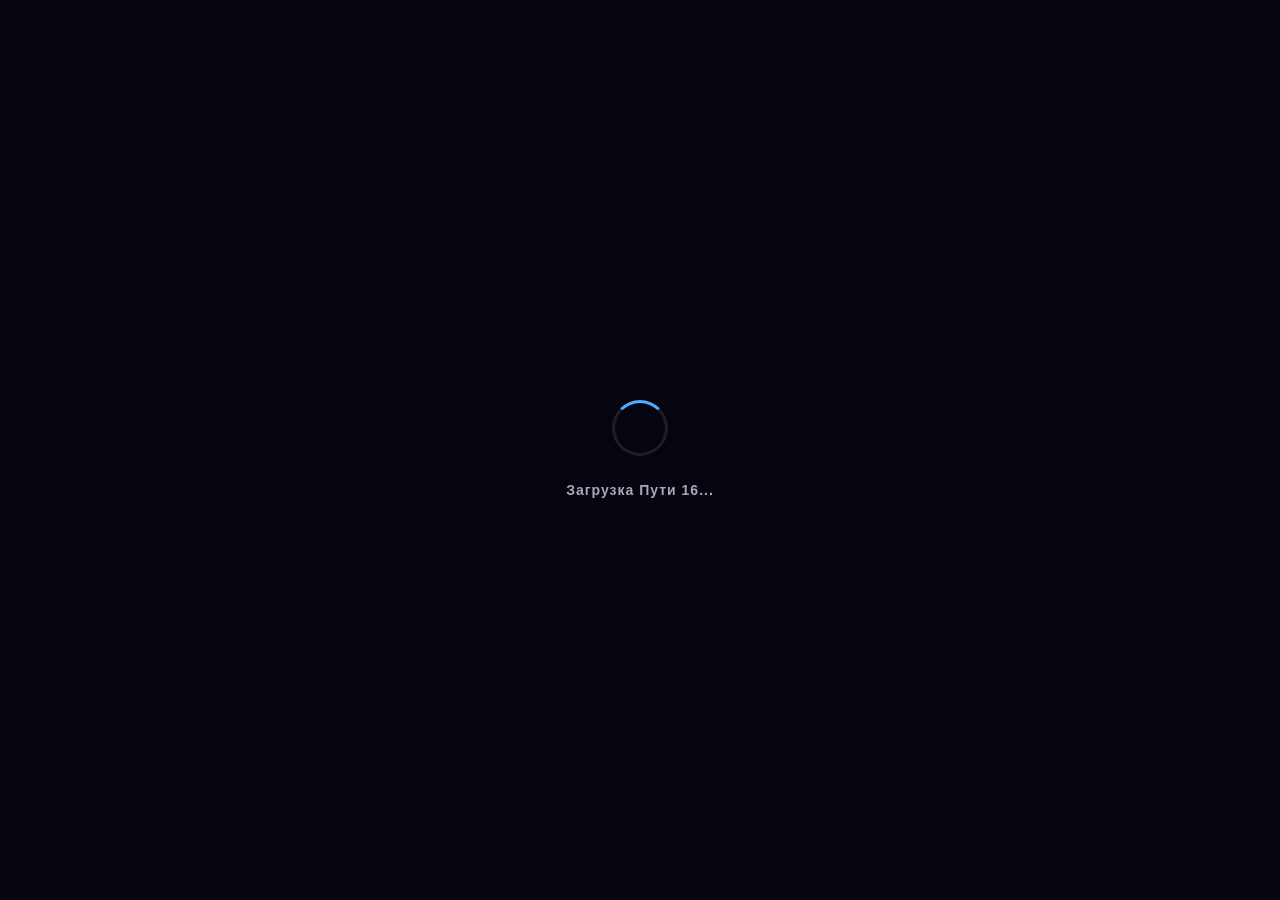
==== commit 914d1613: "Create index.html" ====
--- a/index.html
+++ b/index.html
@@ -2,97 +2,3922 @@
 <html lang="ru">
 <head>
 <meta charset="UTF-8">
-<meta name="viewport" content="width=device-width, initial-scale=1.0">
-<title>Путь 16 · Тест</title>
+<meta name="viewport" content="width=device-width, initial-scale=1.0, viewport-fit=cover, user-scalable=no">
+<meta name="apple-mobile-web-app-capable" content="yes">
+<meta name="apple-mobile-web-app-status-bar-style" content="black-translucent">
+<meta name="theme-color" content="#05040f">
+<link rel="icon" href="data:image/svg+xml,%3Csvg xmlns='http://www.w3.org/2000/svg' viewBox='0 0 100 100'%3E%3Ctext y='80' font-size='80'%3E🧘%3C/text%3E%3C/svg%3E">
+<title>Путь 16 · Сотворцом</title>
 <style>
-body { background: #05040f; color: #fff; font-family: sans-serif; padding: 20px; font-size: 14px; }
-.ok { color: #4cd964; font-weight: bold; margin: 8px 0; }
-.err { color: #ff3b5c; font-weight: bold; margin: 8px 0; }
-.step { color: #a8a8bd; margin: 4px 0; }
+*,*::before,*::after{box-sizing:border-box;margin:0;padding:0}
+html{-webkit-text-size-adjust:100%}
+button{font-family:inherit;cursor:pointer;border:none;background:none;color:inherit}
+input,select,textarea{font-family:inherit;color:inherit}
+img,svg{display:block;max-width:100%}
+a{color:inherit;text-decoration:none}
+:root{
+--bg-0:#05040f;--bg-1:#0b0a1a;--bg-2:#121028;
+--card:rgba(255,255,255,.04);
+--border:rgba(255,255,255,.08);
+--text:#f0f0f7;--text-dim:#a8a8bd;--text-soft:#6e6e88;
+--accent-1:#4facfe;--accent-2:#b06bff;--accent-3:#f093fb;
+--gold:#ffd166;--green:#4cd964;--red:#ff3b5c;--orange:#ffa726;
+--radius-sm:10px;--radius:16px;--radius-lg:22px;--radius-xl:28px;
+--trans:.25s ease;--trans-slow:.4s ease;
+--sat:env(safe-area-inset-top,0px);--sab:env(safe-area-inset-bottom,0px);
+--sal:env(safe-area-inset-left,0px);--sar:env(safe-area-inset-right,0px);
+}
+[data-theme="cosmos"]{--accent-1:#4facfe;--accent-2:#b06bff;--accent-3:#f093fb;--bg-0:#05040f;--bg-1:#0b0a1a;--bg-2:#121028}
+[data-theme="forest"]{--accent-1:#4cd964;--accent-2:#2ecc71;--accent-3:#a8e063;--bg-0:#05100a;--bg-1:#0a1a0f;--bg-2:#0f2415}
+[data-theme="sunset"]{--accent-1:#f5576c;--accent-2:#f093fb;--accent-3:#ffa726;--bg-0:#150610;--bg-1:#1f0a1a;--bg-2:#2a0f22}
+[data-theme="ocean"]{--accent-1:#00c6ff;--accent-2:#0072ff;--accent-3:#4facfe;--bg-0:#030b18;--bg-1:#061428;--bg-2:#0a1f3a}
+[data-theme="royal"]{--accent-1:#b06bff;--accent-2:#8e2de2;--accent-3:#f093fb;--bg-0:#0a0418;--bg-1:#150728;--bg-2:#200a3a}
+[data-theme="gold"]{--accent-1:#ffd166;--accent-2:#f4a623;--accent-3:#ffed4e;--bg-0:#100a02;--bg-1:#1a1206;--bg-2:#251a0a}
+[data-theme="blood"]{--accent-1:#ff3b3b;--accent-2:#b80000;--accent-3:#ff6b35;--bg-0:#100303;--bg-1:#1a0606;--bg-2:#250a0a}
+[data-theme="ice"]{--accent-1:#a0e9ff;--accent-2:#4facfe;--accent-3:#b8f0ff;--bg-0:#030a10;--bg-1:#06141f;--bg-2:#0a1f2f}
+body{font-family:-apple-system,BlinkMacSystemFont,'SF Pro Display','Segoe UI',Roboto,sans-serif;background:var(--bg-0);color:var(--text);min-height:100vh;min-height:100dvh;overflow-x:hidden;line-height:1.5;-webkit-tap-highlight-color:transparent}
+body.reduced-motion *{animation-duration:.01ms!important;transition-duration:.01ms!important}
+#fractalCanvas{position:fixed;inset:0;width:100%;height:100%;z-index:-2;opacity:.45;pointer-events:none}
+#bgOverlay{position:fixed;inset:0;z-index:-1;pointer-events:none;background:radial-gradient(circle at 20% 10%,rgba(79,172,254,.12),transparent 45%),radial-gradient(circle at 80% 90%,rgba(176,107,255,.12),transparent 45%)}
+#loading{position:fixed;inset:0;z-index:9999;background:var(--bg-0);display:flex;flex-direction:column;align-items:center;justify-content:center;gap:24px;transition:opacity .4s}
+#loading.hide{opacity:0;pointer-events:none}
+.spinner{width:56px;height:56px;border:3px solid rgba(255,255,255,.1);border-top-color:var(--accent-1);border-radius:50%;animation:spin 1s linear infinite}
+@keyframes spin{to{transform:rotate(360deg)}}
+.loading-text{font-size:14px;font-weight:700;color:var(--text-dim);letter-spacing:1px}
+#batterySaverNotice{position:fixed;bottom:calc(20px + var(--sab));left:50%;transform:translateX(-50%);background:rgba(255,167,38,.15);border:1px solid rgba(255,167,38,.4);color:var(--orange);font-size:12px;font-weight:700;padding:8px 16px;border-radius:999px;z-index:500;display:none}
+.stop-voice-btn{position:fixed;top:calc(12px + var(--sat));right:calc(12px + var(--sar));z-index:1000;background:var(--red);color:#fff;font-size:12px;font-weight:800;padding:10px 16px;border-radius:999px;display:none}
+.stop-voice-btn.show{display:block}
+.app{max-width:720px;margin:0 auto;padding:calc(16px + var(--sat)) 16px calc(40px + var(--sab)) 16px}
+.header{margin-bottom:20px}
+.avatar-row{display:flex;align-items:center;gap:12px;margin-bottom:16px}
+.avatar{width:56px;height:56px;border-radius:50%;background:linear-gradient(135deg,var(--accent-1),var(--accent-2));display:flex;align-items:center;justify-content:center;font-size:28px;cursor:pointer;user-select:none}
+.level-info{flex:1;min-width:0}
+.level-badge{font-size:13px;font-weight:800;margin-bottom:2px}
+.rank-title{font-size:11px;font-weight:700;color:var(--text-soft);letter-spacing:1px;text-transform:uppercase}
+.header-search-btn{width:42px;height:42px;border-radius:50%;background:var(--card);border:1px solid var(--border);font-size:18px;display:flex;align-items:center;justify-content:center}
+h1{font-size:32px;font-weight:900;letter-spacing:-1px;margin-bottom:12px;background:linear-gradient(90deg,var(--accent-1),var(--accent-2));-webkit-background-clip:text;background-clip:text;-webkit-text-fill-color:transparent}
+.xp-bar{height:8px;border-radius:999px;background:rgba(255,255,255,.08);overflow:hidden;margin-bottom:6px}
+.xp-fill{height:100%;border-radius:999px;background:linear-gradient(90deg,var(--accent-1),var(--accent-2));transition:width .4s}
+.xp-text{font-size:11px;font-weight:700;color:var(--text-soft);text-align:right;letter-spacing:1px;margin-bottom:16px}
+.stats-row{display:grid;grid-template-columns:repeat(4,1fr);gap:8px}
+.stat{background:var(--card);border:1px solid var(--border);border-radius:var(--radius);padding:12px 8px;text-align:center}
+.stat-value{font-size:20px;font-weight:900;line-height:1.1}
+.stat-label{font-size:10px;font-weight:700;color:var(--text-soft);text-transform:uppercase;letter-spacing:1px;margin-top:4px}
+.banner{padding:12px 16px;border-radius:var(--radius);font-size:13px;font-weight:700;margin-bottom:12px}
+.banner.warn{background:rgba(255,167,38,.12);border:1px solid rgba(255,167,38,.35);color:var(--orange)}
+.banner.danger{background:rgba(255,59,92,.12);border:1px solid rgba(255,59,92,.35);color:var(--red)}
+.banner.info{background:rgba(79,172,254,.12);border:1px solid rgba(79,172,254,.35);color:var(--accent-1)}
+.main-menu{display:grid;grid-template-columns:repeat(7,1fr);gap:6px;margin-bottom:16px;padding:6px;background:var(--card);border:1px solid var(--border);border-radius:var(--radius-lg)}
+.main-menu-btn{display:flex;flex-direction:column;align-items:center;gap:4px;padding:10px 2px;border-radius:var(--radius);font-size:20px;color:var(--text-dim)}
+.main-menu-btn span{font-size:9px;font-weight:800;text-transform:uppercase}
+.main-menu-btn.active{background:linear-gradient(135deg,rgba(79,172,254,.2),rgba(176,107,255,.15));color:var(--text)}
+.sub-tabs{display:flex;gap:6px;overflow-x:auto;scrollbar-width:none;margin-bottom:20px;padding-bottom:4px}
+.sub-tabs::-webkit-scrollbar{display:none}
+.sub-tab{flex-shrink:0;padding:8px 14px;border-radius:999px;font-size:12px;font-weight:800;color:var(--text-dim);background:var(--card);border:1px solid var(--border);white-space:nowrap}
+.sub-tab.active{background:linear-gradient(135deg,var(--accent-1),var(--accent-2));color:#fff;border-color:transparent}
+.category-pages{display:none}
+.category-pages.active{display:block}
+.page{display:none}
+.page.active{display:block}
+.section-title{font-size:16px;font-weight:900;margin:24px 0 10px;letter-spacing:-.3px}
+.section-title:first-child{margin-top:0}
+.info-text{font-size:12.5px;font-weight:600;color:var(--text-soft);line-height:1.55;margin-bottom:12px}
+.card{background:var(--card);border:1px solid var(--border);border-radius:var(--radius-lg);padding:16px;margin-bottom:12px}
+.card.primary{background:linear-gradient(135deg,rgba(79,172,254,.15),rgba(176,107,255,.1));border-color:rgba(79,172,254,.35)}
+.btn{display:block;width:100%;padding:14px 18px;border-radius:var(--radius);background:var(--card);border:1px solid var(--border);font-size:14px;font-weight:800;text-align:center;margin-top:8px}
+.btn.primary{background:linear-gradient(135deg,var(--accent-1),var(--accent-2));border-color:transparent;color:#fff}
+.btn.ghost{background:transparent;color:var(--text-dim)}
+.btn.danger{background:rgba(255,59,92,.12);border-color:rgba(255,59,92,.35);color:var(--red)}
+.btn-block{display:block;width:100%;padding:14px 18px;border-radius:var(--radius);background:var(--card);border:1px solid var(--border);font-size:14px;font-weight:800;text-align:center;margin-bottom:8px}
+.btn-block.primary{background:linear-gradient(135deg,var(--accent-1),var(--accent-2));border-color:transparent;color:#fff}
+.btn-block.danger{background:rgba(255,59,92,.12);border-color:rgba(255,59,92,.35);color:var(--red)}
+.btn-small{padding:6px 12px;border-radius:var(--radius-sm);font-size:12px;font-weight:800;background:var(--card);border:1px solid var(--border)}
+.btn-small.danger{color:var(--red);border-color:rgba(255,59,92,.35)}
+.btn-small.purple{color:var(--accent-2);border-color:rgba(176,107,255,.35)}
+.mini-btn{width:42px;height:42px;flex-shrink:0;border-radius:var(--radius-sm);background:linear-gradient(135deg,var(--accent-1),var(--accent-2));color:#fff;font-size:18px;font-weight:800;display:flex;align-items:center;justify-content:center}
+.modal{position:fixed;inset:0;z-index:2000;background:rgba(5,4,15,.72);display:none;align-items:flex-end;justify-content:center;overflow-y:auto}
+.modal.show{display:flex}
+.modal-content{background:linear-gradient(180deg,var(--bg-2),var(--bg-1));border:1px solid var(--border);border-radius:var(--radius-xl) var(--radius-xl) 0 0;padding:24px 20px calc(24px + var(--sab));width:100%;max-width:640px;max-height:92vh;overflow-y:auto}
+.modal-content h2{font-size:20px;font-weight:900;margin-bottom:16px}
+.modal-header{display:flex;justify-content:space-between;align-items:center;margin-bottom:16px;gap:12px}
+.modal-header h2{margin:0;flex:1}
+.modal-scroll{max-height:400px;overflow-y:auto}
+.modal-scroll-lg{max-height:500px;overflow-y:auto}
+.toast{position:fixed;left:50%;bottom:calc(80px + var(--sab));transform:translateX(-50%) translateY(20px);background:rgba(20,20,35,.96);border:1px solid var(--border);color:var(--text);padding:12px 20px;border-radius:999px;font-size:13px;font-weight:800;z-index:3000;opacity:0;pointer-events:none;transition:all .25s;white-space:nowrap;max-width:calc(100vw - 40px)}
+.toast.show{opacity:1;transform:translateX(-50%) translateY(0)}
+.ach-popup{position:fixed;top:calc(16px + var(--sat));left:50%;transform:translateX(-50%) translateY(-120%);background:linear-gradient(135deg,rgba(255,209,102,.2),rgba(245,87,108,.15));border:2px solid rgba(255,209,102,.6);border-radius:var(--radius-lg);padding:12px 18px;display:flex;align-items:center;gap:12px;z-index:3000;transition:transform .4s;max-width:calc(100vw - 32px)}
+.ach-popup.show{transform:translateX(-50%) translateY(0)}
+.ach-popup-icon{font-size:36px}
+.ach-popup-title{font-size:10px;font-weight:800;letter-spacing:1.5px;color:var(--gold);text-transform:uppercase}
+.ach-popup-name{font-size:15px;font-weight:900;margin-top:2px}
+.chest-popup{position:fixed;inset:0;z-index:3000;background:rgba(5,4,15,.85);display:none;flex-direction:column;align-items:center;justify-content:center;gap:12px;padding:20px}
+.chest-popup.show{display:flex}
+.chest-icon-big{font-size:120px}
+.chest-name-big{font-size:22px;font-weight:900}
+.chest-xp{font-size:40px;font-weight:900;color:var(--gold)}
+.chest-rarity{font-size:12px;font-weight:900;letter-spacing:3px;padding:6px 16px;border-radius:999px;border:2px solid currentColor}
+.rarity-common{color:#b0b0b0}.rarity-uncommon{color:var(--green)}.rarity-rare{color:var(--accent-1)}.rarity-epic{color:var(--accent-2)}.rarity-legendary{color:var(--gold)}
+.global-search-overlay{position:fixed;inset:0;z-index:2500;background:rgba(5,4,15,.85);display:none;align-items:flex-start;justify-content:center;padding:calc(80px + var(--sat)) 16px 16px;overflow-y:auto}
+.global-search-overlay.show{display:flex}
+.global-search-box{background:linear-gradient(180deg,var(--bg-2),var(--bg-1));border:1px solid var(--border);border-radius:var(--radius-lg);width:100%;max-width:560px;overflow:hidden}
+.global-search-input-row{display:flex;align-items:center;gap:8px;padding:12px;border-bottom:1px solid var(--border)}
+.global-search-input{flex:1;background:transparent;border:none;outline:none;font-size:15px;font-weight:600;padding:8px;color:var(--text)}
+.global-search-close{width:36px;height:36px;border-radius:50%;background:var(--card);font-size:16px}
+.global-search-results{max-height:60vh;overflow-y:auto;padding:8px}
+.search-hint{padding:24px 16px;text-align:center;font-size:13px;color:var(--text-soft);font-weight:600}
+.search-result{padding:12px;border-radius:var(--radius-sm);cursor:pointer;display:flex;gap:10px}
+.search-result-icon{font-size:20px;flex-shrink:0}
+.search-result-cat{font-size:10px;font-weight:800;color:var(--accent-1);text-transform:uppercase;letter-spacing:1px}
+.search-result-title{font-size:14px;font-weight:800;margin:2px 0}
+.search-result-desc{font-size:12px;color:var(--text-dim);line-height:1.4}
+.search-empty{padding:32px 16px;text-align:center;color:var(--text-soft);font-size:13px;font-weight:600}
+.kb-search{width:100%;padding:12px 16px;border-radius:var(--radius);background:var(--card);border:1px solid var(--border);font-size:14px;font-weight:600;outline:none;margin-bottom:12px;color:var(--text)}
+.input-row{display:flex;gap:8px;margin-bottom:12px}
+.input-row input,.input-row select{flex:1;padding:12px 16px;border-radius:var(--radius);background:var(--card);border:1px solid var(--border);font-size:14px;font-weight:600;outline:none;color:var(--text)}
+.input-row select{flex:0 0 130px}
+.plan-input{width:100%;padding:12px 16px;border-radius:var(--radius);background:var(--card);border:1px solid var(--border);font-size:14px;font-weight:600;outline:none;margin-bottom:10px;color:var(--text)}
+.plan-label{font-size:11px;font-weight:800;color:var(--text-soft);text-transform:uppercase;letter-spacing:1px;margin:12px 0 6px}
+.setting{display:flex;justify-content:space-between;align-items:center;padding:14px 16px;background:var(--card);border:1px solid var(--border);border-radius:var(--radius);margin-bottom:8px;gap:12px}
+.setting-label{font-size:13.5px;font-weight:700;flex:1;min-width:0}
+.setting-value{font-size:14px;font-weight:900;color:var(--accent-1);flex-shrink:0}
+.switch{position:relative;width:48px;height:28px;border-radius:999px;background:rgba(255,255,255,.12);border:1px solid var(--border);flex-shrink:0;cursor:pointer}
+.switch::after{content:'';position:absolute;top:2px;left:2px;width:22px;height:22px;border-radius:50%;background:#fff;transition:transform .25s}
+.switch.on{background:linear-gradient(135deg,var(--accent-1),var(--accent-2));border-color:transparent}
+.switch.on::after{transform:translateX(20px)}
+.theme-picker,.fractal-picker,.sound-grid,.avatar-picker{display:grid;grid-template-columns:repeat(auto-fill,minmax(80px,1fr));gap:10px;margin-bottom:8px}
+.avatar-picker{grid-template-columns:repeat(auto-fill,minmax(56px,1fr))}
+.theme-opt,.fractal-opt,.sound-opt,.avatar-opt{background:var(--card);border:2px solid var(--border);border-radius:var(--radius);padding:12px 6px;text-align:center;font-size:12px;font-weight:800;cursor:pointer}
+.theme-opt .theme-ico,.fractal-opt .fractal-ico,.sound-opt .sound-ico{font-size:24px;display:block;margin-bottom:6px}
+.theme-opt.active,.fractal-opt.active,.sound-opt.active,.avatar-opt.active{border-color:var(--accent-1);background:rgba(79,172,254,.12)}
+.avatar-opt{aspect-ratio:1;display:flex;align-items:center;justify-content:center;font-size:26px;padding:0}
+.ach-grid{display:grid;grid-template-columns:repeat(auto-fill,minmax(100px,1fr));gap:10px}
+.ach-item{background:var(--card);border:1px solid var(--border);border-radius:var(--radius);padding:12px 8px;text-align:center}
+.ach-item.locked{opacity:.35}
+.ach-item.unlocked{border-color:rgba(255,209,102,.5)}
+.ach-item-icon{font-size:28px;margin-bottom:6px}
+.ach-item-name{font-size:11px;font-weight:800;line-height:1.3}
+.progress-bar{height:8px;border-radius:999px;background:rgba(255,255,255,.08);overflow:hidden;margin:8px 0}
+.progress-fill{height:100%;border-radius:999px;background:linear-gradient(90deg,var(--accent-1),var(--accent-2));transition:width .4s}
+.timer-progress{position:relative;width:180px;height:180px;margin:16px auto}
+.timer-progress svg{transform:rotate(-90deg)}
+.timer-progress-bg{fill:none;stroke:rgba(255,255,255,.08);stroke-width:8}
+.timer-progress-fill{fill:none;stroke:var(--accent-1);stroke-width:8;stroke-linecap:round}
+.timer-progress-text{position:absolute;top:50%;left:50%;transform:translate(-50%,-50%);font-size:32px;font-weight:900}
+.timer-progress-label{position:absolute;bottom:24px;left:50%;transform:translateX(-50%);font-size:10px;font-weight:800;color:var(--text-soft);text-transform:uppercase}
+.practice-timer-actions{display:flex;gap:8px;margin-top:16px}
+.confirm-btn{flex:1;padding:14px;border-radius:var(--radius);background:linear-gradient(135deg,var(--green),#26a641);color:#fff;font-size:15px;font-weight:900}
+.confirm-btn:disabled{opacity:.4}
+.breath-circle{width:180px;height:180px;border-radius:50%;background:radial-gradient(circle,rgba(79,172,254,.3),rgba(176,107,255,.15));border:3px solid var(--accent-1);display:flex;align-items:center;justify-content:center;margin:24px auto;font-size:15px;font-weight:800;transition:transform 4s ease-in-out}
+.timer-display{font-size:56px;font-weight:900;text-align:center;margin:24px 0;color:var(--accent-1)}
+.profile-form-row{display:grid;grid-template-columns:1fr 1fr;gap:10px;margin-bottom:12px}
+.profile-form-row.full{grid-template-columns:1fr}
+.profile-form-label{font-size:11px;font-weight:800;color:var(--text-soft);text-transform:uppercase;letter-spacing:1px;margin-bottom:6px}
+.profile-form-input{width:100%;padding:12px 14px;border-radius:var(--radius);background:var(--card);border:1px solid var(--border);font-size:14px;font-weight:600;outline:none;color:var(--text)}
+.gender-tabs,.goal-tabs,.meal-count-tabs{display:grid;gap:6px;margin-bottom:12px}
+.gender-tabs{grid-template-columns:1fr 1fr}
+.goal-tabs{grid-template-columns:1fr 1fr}
+.meal-count-tabs{grid-template-columns:repeat(5,1fr)}
+.gender-tab,.goal-tab,.meal-count-tabs button{padding:12px 8px;border-radius:var(--radius);background:var(--card);border:1px solid var(--border);font-size:12px;font-weight:800;text-align:center;color:var(--text)}
+.gender-tab.active,.goal-tab.active,.meal-count-tabs button.active{background:linear-gradient(135deg,var(--accent-1),var(--accent-2));color:#fff;border-color:transparent}
+.activity-list{display:flex;flex-direction:column;gap:8px;margin-bottom:12px}
+.activity-opt{display:flex;align-items:center;gap:12px;padding:12px 14px;border-radius:var(--radius);background:var(--card);border:1px solid var(--border);text-align:left;color:var(--text)}
+.activity-opt.active{border-color:var(--accent-1);background:rgba(79,172,254,.1)}
+.activity-opt-icon{font-size:24px}
+.activity-opt-name{font-size:14px;font-weight:800}
+.activity-opt-desc{font-size:11.5px;color:var(--text-soft);font-weight:600}
+.profile-save-btn{width:100%;padding:15px;border-radius:var(--radius);background:linear-gradient(135deg,var(--accent-1),var(--accent-2));color:#fff;font-size:15px;font-weight:900;margin-top:16px}
+.body-tabs{display:flex;gap:6px;overflow-x:auto;scrollbar-width:none;margin-bottom:16px}
+.body-tabs::-webkit-scrollbar{display:none}
+.body-tab{flex-shrink:0;padding:10px 14px;border-radius:999px;font-size:12.5px;font-weight:800;color:var(--text-dim);background:var(--card);border:1px solid var(--border)}
+.body-tab.active{background:linear-gradient(135deg,var(--accent-1),var(--accent-2));color:#fff;border-color:transparent}
+.body-pane{display:none}
+.body-pane.active{display:block}
+.quest-timer-bar{display:flex;justify-content:space-between;align-items:center;padding:14px 18px;border-radius:var(--radius);background:linear-gradient(135deg,rgba(79,172,254,.15),rgba(176,107,255,.1));border:1px solid rgba(79,172,254,.3);margin-bottom:16px}
+.course-timer-label{font-size:10.5px;font-weight:800;color:var(--text-soft);text-transform:uppercase;letter-spacing:1.5px}
+.quest-timer-value{font-size:22px;font-weight:900;margin-top:2px}
+.reward-box{background:linear-gradient(135deg,rgba(255,209,102,.2),rgba(245,87,108,.15));border:2px solid rgba(255,209,102,.5);border-radius:var(--radius-lg);padding:16px;margin-bottom:20px}
+.reward-label{font-size:11px;color:var(--text-soft);font-weight:800;letter-spacing:2px;text-transform:uppercase;margin-bottom:6px}
+.reward-value{font-size:14px;font-weight:800;color:var(--gold)}
+.chart,.cal{background:var(--card);border:1px solid var(--border);border-radius:var(--radius);padding:14px;margin-bottom:12px}
+.scroll-x{display:flex;gap:6px;overflow-x:auto;scrollbar-width:none;padding-bottom:6px;margin-bottom:14px}
+.mood-note-modal-textarea{width:100%;min-height:120px;padding:12px 14px;border-radius:var(--radius);background:var(--card);border:1px solid var(--border);font-size:14px;font-weight:600;resize:vertical;outline:none;margin-bottom:14px;font-family:inherit;color:var(--text)}
+.app-footer{text-align:center;font-size:11px;color:var(--text-soft);font-weight:700;padding:24px 0 8px;letter-spacing:1px}
+::-webkit-scrollbar{width:6px;height:6px}
+::-webkit-scrollbar-thumb{background:rgba(255,255,255,.15);border-radius:999px}
+@media (max-width:400px){.main-menu{grid-template-columns:repeat(4,1fr)}h1{font-size:26px}.stat-value{font-size:17px}}
 </style>
 </head>
 <body>
-<h2>🧘 Путь 16 · Тест</h2>
-<div id="out"></div>
-
+
+<div id="loading"><div class="spinner"></div><div class="loading-text">Загрузка Пути 16...</div></div>
+<canvas id="fractalCanvas"></canvas>
+<div id="bgOverlay"></div>
+<div id="batterySaverNotice">🔋 Режим экономии</div>
+<button class="stop-voice-btn" id="stopVoiceBtn" onclick="stopVoiceMeditation()">⏹ СТОП</button>
+
+<div class="global-search-overlay" id="globalSearchOverlay" onclick="closeGlobalSearch(event)">
+<div class="global-search-box" onclick="event.stopPropagation()">
+<div class="global-search-input-row">
+<input class="global-search-input" id="globalSearchInput" placeholder="🔍 Поиск..." oninput="debouncedSearch(this.value)" autocomplete="off">
+<button class="global-search-close" onclick="closeGlobalSearch(event)">✖</button>
+</div>
+<div class="global-search-results" id="globalSearchResults"><div class="search-hint">Начни вводить...</div></div>
+</div>
+</div>
+
+<div class="app" id="appRoot" style="display:none">
+<header class="header">
+<div class="avatar-row">
+<div class="avatar" id="avatar" onclick="openProfile()">🧘</div>
+<div class="level-info">
+<div class="level-badge" id="levelBadge">Ур. 1 · Новичок</div>
+<div class="rank-title" id="rankTitle">Начало пути</div>
+</div>
+<button class="header-search-btn" onclick="openGlobalSearch()">🔍</button>
+</div>
+<h1 id="mainTitle">Путь</h1>
+<div class="xp-bar"><div class="xp-fill" id="xpFill"></div></div>
+<div class="xp-text" id="xpText">0 / 150 XP</div>
+<div class="stats-row">
+<div class="stat"><div class="stat-value" id="statStreak">0</div><div class="stat-label">Стрик</div></div>
+<div class="stat"><div class="stat-value" id="statToday">0</div><div class="stat-label">Сегодня</div></div>
+<div class="stat"><div class="stat-value" id="statTotal">0</div><div class="stat-label">Дней</div></div>
+<div class="stat"><div class="stat-value" id="statRank">🌱</div><div class="stat-label">Ранг</div></div>
+</div>
+</header>
+
+<div id="penaltyBanner"></div>
+<div id="smartNudgeBanner"></div>
+
+<nav class="main-menu" id="mainMenu">
+<button class="main-menu-btn active" data-cat="game" onclick="switchCategory('game')">🎮<span>Игра</span></button>
+<button class="main-menu-btn" data-cat="develop" onclick="switchCategory('develop')">🎯<span>Развитие</span></button>
+<button class="main-menu-btn" data-cat="track" onclick="switchCategory('track')">📊<span>Трекеры</span></button>
+<button class="main-menu-btn" data-cat="esoterica" onclick="switchCategory('esoterica')">🔮<span>Эзотерика</span></button>
+<button class="main-menu-btn" data-cat="nature" onclick="switchCategory('nature')">🌱<span>Природа</span></button>
+<button class="main-menu-btn" data-cat="know" onclick="switchCategory('know')">📚<span>Знания</span></button>
+<button class="main-menu-btn" data-cat="more" onclick="switchCategory('more')">⚙️<span>Ещё</span></button>
+</nav>
+
+<div class="sub-tabs" id="subTabs"></div>
+
+<main id="mainContent">
+
+<section class="category-pages active" id="cat-game">
+<div class="page active" id="page-card">
+<div class="section-title">🎴 Карта Судьбы</div>
+<div class="info-text">Одна карта в день.</div>
+<div id="cardContainer"></div>
+<div class="section-title">🌅 Аффирмация дня</div>
+<div id="affirmationContainer"></div>
+<div class="section-title">🌿 Мантра дня</div>
+<div id="mantraContainer"></div>
+<div class="section-title">💭 Цитата дня</div>
+<div id="quoteContainer"></div>
+</div>
+<div class="page" id="page-wheel"><div class="section-title">🎡 Колесо</div><div id="wheelContainer"></div></div>
+<div class="page" id="page-cards"><div class="section-title">🎴 Коллекция</div><div id="collectionContainer"></div></div>
+<div class="page" id="page-heatmap"><div class="section-title">🔥 Карта года</div><div id="heatmapContainer"></div></div>
+<div class="page" id="page-forecast"><div class="section-title">📈 Прогноз</div><div id="forecastContainer"></div></div>
+<div class="page" id="page-dailypath"><div class="section-title">🗺️ Путь дня</div><div id="dailyPathContainer"></div></div>
+<div class="page" id="page-boss"><div class="section-title">⚔️ Босс недели</div><div id="bossContainer"></div></div>
+<div class="page" id="page-pet"><div class="section-title">🐉 Питомец</div><div id="petContainer"></div></div>
+<div class="page" id="page-petshop"><div class="section-title">🏪 Магазин питомцев</div><div id="petshopContainer"></div></div>
+<div class="page" id="page-chest"><div class="section-title">🎁 Сундук дня</div><div id="chestContainer"></div></div>
+<div class="page" id="page-domain"><div class="section-title">🏰 Домен</div><div id="domainContainer"></div></div>
+<div class="page" id="page-weekly"><div class="section-title">🎁 Награда недели</div><div id="weeklyContainer"></div></div>
+<div class="page" id="page-awards"><div class="section-title">🏆 Достижения</div><div class="ach-grid" id="achGrid"></div></div>
+</section>
+
+<section class="category-pages" id="cat-develop">
+<div class="page active" id="page-practices">
+<div class="section-title">📋 Практики</div>
+<div class="info-text">Кулдаун 9ч. Макс 2/день.</div>
+<div id="practicesContainer"></div>
+</div>
+<div class="page" id="page-quests">
+<div class="section-title">⚔️ Квесты дня</div>
+<div class="quest-timer-bar">
+<div><div class="course-timer-label">Обновятся через</div><div class="quest-timer-value" id="questTimer">00:00:00</div></div>
+<div style="font-size:36px">⏱</div>
+</div>
+<div id="questsContainer"></div>
+</div>
+<div class="page" id="page-courses"><div class="section-title">🎓 Курсы</div><div id="coursesContainer"></div></div>
+<div class="page" id="page-askesis"><div class="section-title">🔥 Активные аскезы</div><div id="askesisActive"></div><div class="section-title">📜 Доступные</div><div id="askesisAvailable"></div></div>
+<div class="page" id="page-barriers"><div class="section-title">🚧 Преграды</div><div id="barriersContainer"></div></div>
+<div class="page" id="page-path"><div class="section-title">🌌 Путь Пробуждения</div><div id="pathContainer"></div></div>
+</section>
+
+<section class="category-pages" id="cat-track">
+<div class="page active" id="page-habits"><div class="section-title">📅 Привычки</div><div id="habitsContainer"></div></div>
+<div class="page" id="page-mood">
+<div class="section-title">😊 Настроение</div>
+<div id="moodContainer"></div>
+<div class="section-title">📊 Аналитика</div>
+<div id="moodAnalyticsContainer"></div>
+</div>
+<div class="page" id="page-body">
+<div class="section-title">💪 Журнал тела</div>
+<div class="body-tabs">
+<button class="body-tab active" data-body-tab="weight" onclick="switchBodyTab('weight')">⚖️ Вес</button>
+<button class="body-tab" data-body-tab="workout" onclick="switchBodyTab('workout')">🏋️ Тренировки</button>
+<button class="body-tab" data-body-tab="food" onclick="switchBodyTab('food')">🍎 Еда</button>
+<button class="body-tab" data-body-tab="tips" onclick="switchBodyTab('tips')">📚 Советы</button>
+</div>
+<div class="body-pane active" id="bodyPane-weight"><div id="bodyContainer"></div></div>
+<div class="body-pane" id="bodyPane-workout"><div id="workoutContainer"></div></div>
+<div class="body-pane" id="bodyPane-food"><div id="foodContainer"></div></div>
+<div class="body-pane" id="bodyPane-tips"><div id="tipsContainer"></div></div>
+</div>
+<div class="page" id="page-finance"><div class="section-title">💰 Финансы</div><div id="financeContainer"></div></div>
+<div class="page" id="page-plan"><div class="section-title">🧠 План дня</div><div id="planContainer"></div></div>
+<div class="page" id="page-goals"><div class="section-title">🎯 Цели</div><div id="goalsContainer"></div><div class="section-title">Создать</div><div id="goalForm"></div></div>
+</section>
+
+<section class="category-pages" id="cat-esoterica">
+<div class="page active" id="page-horoscope"><div class="section-title">✨ Гороскоп</div><div id="horoscopeContainer"></div></div>
+<div class="page" id="page-numerology"><div class="section-title">🔢 Нумерология</div><div id="numerologyContainer"></div></div>
+<div class="page" id="page-moon"><div class="section-title">🌙 Луна</div><div id="moonContainer"></div></div>
+<div class="page" id="page-runes"><div class="section-title">ᚱ Руна дня</div><div id="runeContainer"></div></div>
+<div class="page" id="page-stones"><div class="section-title">💎 Камень дня</div><div id="stoneContainer"></div></div>
+<div class="page" id="page-ball"><div class="section-title">🎱 Шар Да/Нет</div><div id="ballContainer"></div></div>
+<div class="page" id="page-color"><div class="section-title">🎨 Цвет дня</div><div id="colorContainer"></div></div>
+</section>
+
+<section class="category-pages" id="cat-nature">
+<div class="page active" id="page-garden"><div class="section-title">🌱 Сад</div><div id="gardenContainer"></div></div>
+<div class="page" id="page-bees"><div class="section-title">🐝 Пасека</div><div id="beesContainer"></div></div>
+<div class="page" id="page-mushrooms"><div class="section-title">🍄 Грибница</div><div id="mushroomsContainer"></div></div>
+<div class="page" id="page-herbs"><div class="section-title">🌿 Травы</div><div id="herbsContainer"></div></div>
+</section>
+
+<section class="category-pages" id="cat-know">
+<div class="page active" id="page-books"><div class="section-title">📖 Библиотека</div><div id="booksContainer"></div></div>
+<div class="page" id="page-knowledge">
+<div class="section-title">📖 База знаний</div>
+<input class="kb-search" placeholder="🔍 Поиск..." oninput="debouncedFilter('knowledge',this.value)">
+<div id="knowledgeContainer"></div>
+</div>
+<div class="page" id="page-health">
+<div class="section-title">💚 Здоровье</div>
+<input class="kb-search" placeholder="🔍 Поиск..." oninput="debouncedFilter('health',this.value)">
+<div id="healthContainer"></div>
+</div>
+<div class="page" id="page-esoteric-kb">
+<div class="section-title">🔮 Эзотерика</div>
+<input class="kb-search" placeholder="🔍 Поиск..." oninput="debouncedFilter('esoKb',this.value)">
+<div id="esotericKbContainer"></div>
+</div>
+</section>
+
+<section class="category-pages" id="cat-more">
+<div class="page active" id="page-profile"><div id="profileContainer"></div></div>
+<div class="page" id="page-reflection"><div class="section-title">💭 Рефлексия</div><div id="reflectionContainer"></div></div>
+<div class="page" id="page-wins"><div class="section-title">🏆 Победы</div><div id="winsContainer"></div></div>
+<div class="page" id="page-gratitude"><div class="section-title">🙏 Благодарность</div><div id="gratitudeContainer"></div></div>
+<div class="page" id="page-balance"><div class="section-title">⚖️ Колесо баланса</div><div id="balanceContainer"></div></div>
+<div class="page" id="page-insights"><div class="section-title">💡 Инсайты</div><div id="insightsContainer"></div></div>
+<div class="page" id="page-analytics"><div class="section-title">📊 Аналитика</div><div id="analyticsContainer"></div></div>
+<div class="page" id="page-dna"><div class="section-title">🧬 ДНК привычек</div><div id="dnaWrap"></div></div>
+<div class="page" id="page-progress">
+<div class="section-title">📈 XP за 14 дней</div>
+<div class="chart" id="chart"></div>
+<div class="section-title">📅 Календарь</div>
+<div class="cal" id="calendar"></div>
+<div class="section-title">🎯 Детали</div>
+<div class="setting"><span class="setting-label">💰 Баланс XP</span><b class="setting-value" id="detailXp">0</b></div>
+<div class="setting"><span class="setting-label">🏆 Заработано</span><b class="setting-value" id="detailXpEarned">0</b></div>
+<div class="setting"><span class="setting-label">Макс. стрик</span><b class="setting-value" id="detailStreak">0</b></div>
+<div class="setting"><span class="setting-label">Практик</span><b class="setting-value" id="detailDone">0</b></div>
+<div class="setting"><span class="setting-label">Достижений</span><b class="setting-value" id="detailAch">0</b></div>
+<div class="setting"><span class="setting-label">Карточек</span><b class="setting-value" id="detailCards">0</b></div>
+<div class="setting"><span class="setting-label">Боссов</span><b class="setting-value" id="detailBosses">0</b></div>
+<div class="setting"><span class="setting-label">Питомцев</span><b class="setting-value" id="detailPets">0</b></div>
+<div class="setting"><span class="setting-label">Посадок</span><b class="setting-value" id="detailGarden">0</b></div>
+<div class="setting"><span class="setting-label">Ульев</span><b class="setting-value" id="detailBees">0</b></div>
+<div class="setting"><span class="setting-label">Грибниц</span><b class="setting-value" id="detailMushrooms">0</b></div>
+</div>
+<div class="page" id="page-settings">
+<div class="section-title">🎨 Тема</div>
+<div id="themePicker"></div>
+<div class="section-title">🌸 Сезон</div>
+<div class="setting"><span class="setting-label">🌦 Авто-смена</span><div class="switch" id="switchSeasonal" onclick="toggleSeasonal()"></div></div>
+<div class="section-title">🌀 Фракталы</div>
+<div id="fractalPicker"></div>
+<div class="section-title">🎵 Частоты</div>
+<div class="sound-grid" id="frequencyPicker"></div>
+<div class="section-title">🌿 Звуки природы</div>
+<div class="sound-grid" id="soundPicker"></div>
+<div class="section-title">⏱ Таймеры</div>
+<button class="btn-block primary" onclick="openTimer('stopwatch')">⏱ Секундомер</button>
+<button class="btn-block" onclick="openTimer('pomodoro')">🍅 Pomodoro</button>
+<button class="btn-block" onclick="openTimer('custom')">⏰ Отсчёт</button>
+<div class="section-title">🧘 Медитации</div>
+<button class="btn-block" onclick="startVoiceMeditation('relax')">🌊 Расслабление</button>
+<button class="btn-block" onclick="startVoiceMeditation('focus')">🎯 Фокус</button>
+<button class="btn-block" onclick="startVoiceMeditation('gratitude')">💗 Благодарность</button>
+<div class="section-title">⚙️ Основные</div>
+<div class="setting"><span class="setting-label">🔊 Звуки</span><div class="switch" id="switchSound" onclick="toggleSound()"></div></div>
+<div class="setting"><span class="setting-label">🔔 Напоминания</span><div class="switch" id="switchNotify" onclick="toggleNotify()"></div></div>
+<div class="setting"><span class="setting-label">💾 Экономия</span><div class="switch" id="switchBattery" onclick="toggleBatterySaver()"></div></div>
+<div class="setting"><span class="setting-label">🎬 Меньше анимаций</span><div class="switch" id="switchMotion" onclick="toggleReducedMotion()"></div></div>
+<div class="section-title">🌟 Свои аффирмации</div>
+<div class="input-row">
+<input id="newAffirmation" placeholder="Аффирмация" maxlength="100">
+<button class="mini-btn" onclick="addCustomAffirmation()">➕</button>
+</div>
+<div id="customAffirmationsList"></div>
+<div class="section-title">✏️ Своя практика</div>
+<div class="input-row">
+<input id="newName" placeholder="Название" maxlength="30">
+<select id="newCat">
+<option value="disc">Дисциплина</option>
+<option value="breath">Дыхание</option>
+<option value="body">Тело</option>
+<option value="mind">Разум</option>
+<option value="spirit">Дух</option>
+<option value="health">Здоровье</option>
+</select>
+</div>
+<button class="btn-block primary" onclick="addCustomPractice()">➕ Добавить</button>
+<div id="customList"></div>
+<div class="section-title">💾 Данные</div>
+<button class="btn-block primary" onclick="exportData()">📤 Экспорт</button>
+<button class="btn-block" onclick="document.getElementById('importFile').click()">📥 Импорт</button>
+<input type="file" id="importFile" accept=".json" style="display:none" onchange="importData(event)">
+<button class="btn-block danger" onclick="resetAll()">🗑 Сбросить всё</button>
+<div class="app-footer">Путь 16 · v1.0.0</div>
+</div>
+</section>
+
+</main>
+</div>
+
+<div class="modal" id="practiceTimerModal"><div class="modal-content">
+<h2 id="timerPracTitle">Практика</h2>
+<div class="info-text" id="timerPracDesc">Выполни и подтверди</div>
+<div class="timer-progress">
+<svg width="180" height="180" viewBox="0 0 180 180">
+<circle class="timer-progress-bg" cx="90" cy="90" r="80"></circle>
+<circle class="timer-progress-fill" id="pracTimerCircle" cx="90" cy="90" r="80" stroke-dasharray="502" stroke-dashoffset="502"></circle>
+</svg>
+<div class="timer-progress-text" id="pracTimerText">0:00</div>
+<div class="timer-progress-label" id="pracTimerLabel">Осталось</div>
+</div>
+<div class="info-text" id="pracTimerHint">⏱ Таймер идёт.</div>
+<div class="practice-timer-actions">
+<button class="confirm-btn" id="pracConfirmBtn" onclick="confirmPracticeComplete()" disabled>✅ Подтвердить</button>
+</div>
+<button class="btn ghost" onclick="cancelPracticeTimer()" style="width:100%;margin-top:12px">Отмена</button>
+</div></div>
+
+<div class="modal" id="levelUpModal"><div class="modal-content" style="text-align:center">
+<div style="font-size:80px;margin-bottom:16px">🎉</div>
+<h2>Уровень повышен!</h2>
+<div id="levelUpTitle" style="font-size:16px;font-weight:800">Искатель</div>
+<div id="levelUpRank" style="font-size:13px;color:var(--text-dim);font-weight:700;margin-bottom:20px">В поиске</div>
+<div class="reward-box"><div class="reward-label">🎁 Награда</div><div id="levelUpRewardText" class="reward-value">+100 XP</div></div>
+<button class="btn primary" onclick="claimLevelUpReward()" style="width:100%">✨ Забрать</button>
+</div></div>
+
+<div class="modal" id="cardUnlockModal"><div class="modal-content" style="text-align:center">
+<div class="info-text">🎴 Новая карточка!</div>
+<div id="cardUnlockIcon" style="font-size:100px;margin:20px 0">🐉</div>
+<div id="cardUnlockName" style="font-size:22px;font-weight:900">Дракон</div>
+<div id="cardUnlockDesc" class="info-text">Легендарный страж</div>
+<button class="btn primary" onclick="closeCardUnlock()" style="width:100%">✨ Класс!</button>
+</div></div>
+
+<div class="modal" id="profileEditModal"><div class="modal-content">
+<h2 style="text-align:center">✏️ Профиль</h2>
+<div class="profile-form-row full"><div><div class="profile-form-label">Имя</div><input class="profile-form-input" id="pfName" maxlength="30"></div></div>
+<div class="profile-form-row full"><div><div class="profile-form-label">Дата рождения</div><input class="profile-form-input" type="date" id="pfBirth"></div></div>
+<div class="profile-form-label">Пол</div>
+<div class="gender-tabs">
+<button class="gender-tab" data-gender="male" onclick="pickGender('male')">♂ М</button>
+<button class="gender-tab" data-gender="female" onclick="pickGender('female')">♀ Ж</button>
+</div>
+<div class="profile-form-row">
+<div><div class="profile-form-label">Рост (см)</div><input class="profile-form-input" type="number" id="pfHeight" min="100" max="250"></div>
+<div><div class="profile-form-label">Вес (кг)</div><input class="profile-form-input" type="number" id="pfWeight" min="30" max="300" step="0.1"></div>
+</div>
+<div class="profile-form-row full"><div><div class="profile-form-label">Целевой вес</div><input class="profile-form-input" type="number" id="pfTargetWeight" min="30" max="300" step="0.1"></div></div>
+<div class="profile-form-label">🎯 Цель</div>
+<div class="goal-tabs">
+<button class="goal-tab" data-goal="lose" onclick="pickGoal('lose')">🔥 Похудеть</button>
+<button class="goal-tab" data-goal="gain" onclick="pickGoal('gain')">💪 Набрать</button>
+<button class="goal-tab" data-goal="maintain" onclick="pickGoal('maintain')">⚖️ Держать</button>
+<button class="goal-tab" data-goal="recomp" onclick="pickGoal('recomp')">✨ Рельеф</button>
+</div>
+<div class="profile-form-label">🏃 Активность</div>
+<div class="activity-list">
+<button class="activity-opt" data-activity="sedentary" onclick="pickActivity('sedentary')"><div class="activity-opt-icon">🪑</div><div><div class="activity-opt-name">Сидячий</div><div class="activity-opt-desc">Мало движения</div></div></button>
+<button class="activity-opt" data-activity="light" onclick="pickActivity('light')"><div class="activity-opt-icon">🚶</div><div><div class="activity-opt-name">Лёгкий</div><div class="activity-opt-desc">1-2 тренировки</div></div></button>
+<button class="activity-opt" data-activity="moderate" onclick="pickActivity('moderate')"><div class="activity-opt-icon">🏃</div><div><div class="activity-opt-name">Средний</div><div class="activity-opt-desc">3-5 тренировок</div></div></button>
+<button class="activity-opt" data-activity="active" onclick="pickActivity('active')"><div class="activity-opt-icon">💪</div><div><div class="activity-opt-name">Высокий</div><div class="activity-opt-desc">6-7 тренировок</div></div></button>
+<button class="activity-opt" data-activity="athlete" onclick="pickActivity('athlete')"><div class="activity-opt-icon">🏆</div><div><div class="activity-opt-name">Спортсмен</div><div class="activity-opt-desc">2 раза в день</div></div></button>
+</div>
+<div class="profile-form-row">
+<div><div class="profile-form-label">💤 Сон (ч)</div><input class="profile-form-input" type="number" id="pfSleep" value="8" min="4" max="12"></div>
+<div><div class="profile-form-label">💧 Вода (мл)</div><input class="profile-form-input" type="number" id="pfWater" value="2000" min="500" max="5000" step="100"></div>
+</div>
+<button class="profile-save-btn" onclick="saveProfile()">💾 Сохранить</button>
+<button class="btn ghost" style="width:100%;margin-top:10px" onclick="closeModal('profileEditModal')">Отмена</button>
+</div></div>
+
+<div class="modal" id="profileMealsModal"><div class="modal-content">
+<h2 style="text-align:center">🍽 Приёмы пищи</h2>
+<div class="plan-label">Сколько приёмов?</div>
+<div class="meal-count-tabs" id="mealCountTabs">
+<button data-count="2" onclick="pickMealCount(2)">2</button>
+<button data-count="3" onclick="pickMealCount(3)">3</button>
+<button data-count="4" onclick="pickMealCount(4)">4</button>
+<button data-count="5" onclick="pickMealCount(5)">5</button>
+<button data-count="6" onclick="pickMealCount(6)">6</button>
+</div>
+<div id="mealScheduleEditor" style="margin-top:20px"></div>
+<button class="profile-save-btn" onclick="saveMealSchedule()">💾 Сохранить</button>
+<button class="btn ghost" style="width:100%;margin-top:10px" onclick="closeModal('profileMealsModal')">Отмена</button>
+</div></div>
+
+<div class="modal" id="petNameModal"><div class="modal-content">
+<h2>✏️ Имя питомца</h2>
+<div style="font-size:60px;margin:20px 0;text-align:center" id="petNameEmoji">🐉</div>
+<input class="plan-input" id="petNewName" placeholder="Имя" maxlength="20" style="text-align:center">
+<button class="btn primary" onclick="savePetName()">💾 Сохранить</button>
+<button class="btn ghost" onclick="closeModal('petNameModal')">Отмена</button>
+</div></div>
+
+<div class="modal" id="breathModal"><div class="modal-content">
+<h2 id="breathTitle">Дыхание</h2>
+<div class="breath-circle" id="breathCircle">Приготовься</div>
+<div id="breathPhase" style="opacity:.78;font-size:14.5px;font-weight:700">Нажми «Начать»</div>
+<button class="btn" id="breathBtn" onclick="toggleBreath()">Начать</button>
+<button class="btn ghost" onclick="closeBreath()">Закрыть</button>
+</div></div>
+
+<div class="modal" id="avatarModal"><div class="modal-content">
+<h2>Аватар</h2>
+<div class="avatar-picker" id="avatarPicker"></div>
+<button class="btn ghost" onclick="closeModal('avatarModal')">Закрыть</button>
+</div></div>
+
+<div class="modal" id="timerModal"><div class="modal-content">
+<h2 id="timerTitle">Таймер</h2>
+<div class="timer-display" id="timerDisplay">00:00</div>
+<div id="timerHint" class="info-text"></div>
+<button class="btn" id="timerBtn" onclick="toggleTimer()">Начать</button>
+<button class="btn ghost" onclick="closeTimer()">Закрыть</button>
+</div></div>
+
+<div class="modal" id="voiceModal"><div class="modal-content">
+<h2 id="voiceTitle">Медитация</h2>
+<div style="font-size:60px;margin:20px 0;text-align:center">🧘</div>
+<div id="voiceText" style="font-size:15px;line-height:1.7;color:var(--text-dim);font-weight:600;min-height:80px">Приготовься...</div>
+<button class="btn" onclick="stopVoiceMeditation()" style="margin-top:20px">Остановить</button>
+</div></div>
+
+<div class="modal" id="bookModal"><div class="modal-content">
+<h2 id="bookTitle">Книга</h2>
+<div id="bookAuthor" class="info-text"></div>
+<div id="bookBody" style="font-size:13.5px;line-height:1.7"></div>
+<button class="btn" style="margin-top:20px;width:100%" onclick="markBookRead()">✅ Отметить прочитанной</button>
+<button class="btn ghost" style="margin-top:8px;width:100%" onclick="closeModal('bookModal')">Закрыть</button>
+</div></div>
+
+<div class="modal" id="dayDetailModal"><div class="modal-content">
+<h2 id="dayDetailTitle">День</h2>
+<div id="dayDetailBody" style="font-size:13.5px;line-height:1.7"></div>
+<button class="btn ghost" style="margin-top:20px;width:100%" onclick="closeModal('dayDetailModal')">Закрыть</button>
+</div></div>
+
+<div class="modal" id="moodNoteModal"><div class="modal-content">
+<div id="moodNoteContent"></div>
+<button class="btn ghost" onclick="closeModal('moodNoteModal')">Закрыть</button>
+</div></div>
+
+<div class="modal" id="workoutAddModal"><div class="modal-content">
+<h2>➕ Новая тренировка</h2>
+<div class="plan-label">Название</div>
+<input class="plan-input" id="wName" maxlength="40">
+<div class="plan-label">Дата</div>
+<input class="plan-input" type="date" id="wDate">
+<button class="btn primary" onclick="createWorkout()">✅ Создать</button>
+<button class="btn ghost" onclick="closeModal('workoutAddModal')">Отмена</button>
+</div></div>
+
+<div class="modal" id="exerciseAddModal"><div class="modal-content">
+<h2>💪 Упражнение</h2>
+<input class="plan-input" id="exName" placeholder="Название" maxlength="30">
+<input class="plan-input" type="number" id="exSets" placeholder="Подходы" value="3">
+<input class="plan-input" type="number" id="exReps" placeholder="Повторения" value="10">
+<input class="plan-input" type="number" id="exWeight" placeholder="Вес (кг)" value="0">
+<button class="btn primary" onclick="addExercise()">✅ Добавить</button>
+<button class="btn ghost" onclick="closeModal('exerciseAddModal')">Отмена</button>
+</div></div>
+
+<div class="modal" id="foodAddModal"><div class="modal-content">
+<h2>🍎 Еда</h2>
+<input class="plan-input" id="fName" placeholder="Название" maxlength="50">
+<input class="plan-input" type="number" id="fProtein" placeholder="Белки (г)" value="0">
+<input class="plan-input" type="number" id="fFat" placeholder="Жиры (г)" value="0">
+<input class="plan-input" type="number" id="fCarbs" placeholder="Углеводы (г)" value="0">
+<input class="plan-input" type="number" id="fCalories" placeholder="Калории" value="0">
+<button class="btn primary" onclick="addFood()">✅ Добавить</button>
+<button class="btn ghost" onclick="closeModal('foodAddModal')">Отмена</button>
+</div></div>
+
+<div class="modal" id="foodLibraryModal"><div class="modal-content">
+<div class="modal-header"><h2 style="margin:0">🍳 База блюд</h2><button class="btn-small danger" onclick="closeModal('foodLibraryModal')">✖</button></div>
+<div class="scroll-x" id="foodCategoriesRow"></div>
+<input class="plan-input" placeholder="🔍 Поиск" oninput="debouncedFilter('foodLib',this.value)">
+<div id="foodLibraryList" class="modal-scroll"></div>
+<button class="btn ghost" style="width:100%;margin-top:14px" onclick="closeModal('foodLibraryModal')">Закрыть</button>
+</div></div>
+
+<div class="modal" id="savingsAddModal"><div class="modal-content">
+<h2>🏦 Новая копилка</h2>
+<div class="plan-label">Название</div>
+<input class="plan-input" id="savName" maxlength="30">
+<div class="plan-label">Цель (₽)</div>
+<input class="plan-input" type="number" id="savTarget">
+<div class="plan-label">Накоплено (₽)</div>
+<input class="plan-input" type="number" id="savCurrent" value="0">
+<button class="btn primary" onclick="createSavings()">✅ Создать</button>
+<button class="btn ghost" onclick="closeModal('savingsAddModal')">Отмена</button>
+</div></div>
+
+<div class="modal" id="strategyModal"><div class="modal-content">
+<div class="modal-header"><h2 style="margin:0">💰 Стратегия</h2><button class="btn-small danger" onclick="closeModal('strategyModal')">✖</button></div>
+<div id="strategyList"></div>
+<button class="btn ghost" style="width:100%;margin-top:14px" onclick="closeModal('strategyModal')">Закрыть</button>
+</div></div>
+
+<div class="modal" id="balanceEditModal"><div class="modal-content">
+<h2>⚖️ Оценка сфер</h2>
+<div id="balanceEditList"></div>
+<button class="btn primary" style="width:100%;margin-top:14px" onclick="saveBalance()">💾 Сохранить</button>
+<button class="btn ghost" style="width:100%;margin-top:8px" onclick="closeModal('balanceEditModal')">Закрыть</button>
+</div></div>
+
+<div class="modal" id="horoscopeDetailModal"><div class="modal-content">
+<div class="modal-header"><h2 id="horoscopeDetailTitle" style="margin:0">Гороскоп</h2><button class="btn-small danger" onclick="closeModal('horoscopeDetailModal')">✖</button></div>
+<div id="horoscopeDetailBody" style="font-size:13.5px;line-height:1.7"></div>
+<button class="btn ghost" style="margin-top:20px;width:100%" onclick="closeModal('horoscopeDetailModal')">Закрыть</button>
+</div></div>
+
+<div class="modal" id="numerologyDetailModal"><div class="modal-content">
+<div class="modal-header"><h2 id="numerologyDetailTitle" style="margin:0">Число</h2><button class="btn-small danger" onclick="closeModal('numerologyDetailModal')">✖</button></div>
+<div id="numerologyDetailBody" style="font-size:13.5px;line-height:1.7"></div>
+<button class="btn ghost" style="margin-top:20px;width:100%" onclick="closeModal('numerologyDetailModal')">Закрыть</button>
+</div></div>
+
+<div class="modal" id="runeDetailModal"><div class="modal-content">
+<div class="modal-header"><h2 id="runeDetailTitle" style="margin:0">Руна</h2><button class="btn-small danger" onclick="closeModal('runeDetailModal')">✖</button></div>
+<div id="runeDetailBody" style="font-size:13.5px;line-height:1.7"></div>
+<button class="btn ghost" style="margin-top:20px;width:100%" onclick="closeModal('runeDetailModal')">Закрыть</button>
+</div></div>
+
+<div class="modal" id="stoneDetailModal"><div class="modal-content">
+<div class="modal-header"><h2 id="stoneDetailTitle" style="margin:0">Камень</h2><button class="btn-small danger" onclick="closeModal('stoneDetailModal')">✖</button></div>
+<div id="stoneDetailBody" style="font-size:13.5px;line-height:1.7"></div>
+<button class="btn ghost" style="margin-top:20px;width:100%" onclick="closeModal('stoneDetailModal')">Закрыть</button>
+</div></div>
+
+<div class="modal" id="moonDetailModal"><div class="modal-content">
+<div class="modal-header"><h2 id="moonDetailTitle" style="margin:0">Луна</h2><button class="btn-small danger" onclick="closeModal('moonDetailModal')">✖</button></div>
+<div id="moonDetailBody" style="font-size:13.5px;line-height:1.7"></div>
+<button class="btn ghost" style="margin-top:20px;width:100%" onclick="closeModal('moonDetailModal')">Закрыть</button>
+</div></div>
+
+<div class="modal" id="gardenAddModal"><div class="modal-content">
+<h2>🌱 Новая посадка</h2>
+<div class="plan-label">Культура</div>
+<select class="plan-input" id="gardenCultureSelect"></select>
+<div class="plan-label">Дата</div>
+<input class="plan-input" type="date" id="gardenPlantDate">
+<div class="plan-label">Заметка</div>
+<input class="plan-input" id="gardenNote" maxlength="60">
+<button class="btn primary" onclick="addGardenPlant()">✅ Посадить</button>
+<button class="btn ghost" onclick="closeModal('gardenAddModal')">Отмена</button>
+</div></div>
+
+<div class="modal" id="gardenCultureModal"><div class="modal-content">
+<div class="modal-header"><h2 id="gardenCultureTitle" style="margin:0">Культура</h2><button class="btn-small danger" onclick="closeModal('gardenCultureModal')">✖</button></div>
+<div id="gardenCultureBody" style="font-size:13.5px;line-height:1.7"></div>
+<button class="btn ghost" style="margin-top:20px;width:100%" onclick="closeModal('gardenCultureModal')">Закрыть</button>
+</div></div>
+
+<div class="modal" id="hiveAddModal"><div class="modal-content">
+<h2>🐝 Новый улей</h2>
+<div class="plan-label">Название</div>
+<input class="plan-input" id="hiveName" maxlength="30">
+<div class="plan-label">Дата</div>
+<input class="plan-input" type="date" id="hiveDate">
+<div class="plan-label">Порода</div>
+<select class="plan-input" id="hiveBreedSelect"></select>
+<button class="btn primary" onclick="addHive()">✅ Создать</button>
+<button class="btn ghost" onclick="closeModal('hiveAddModal')">Отмена</button>
+</div></div>
+
+<div class="modal" id="queenTimelineModal"><div class="modal-content">
+<div class="modal-header"><h2 id="queenTimelineTitle" style="margin:0">👑 Вывод матки</h2><button class="btn-small danger" onclick="closeModal('queenTimelineModal')">✖</button></div>
+<div id="queenTimelineBody" style="font-size:13.5px;line-height:1.7"></div>
+<button class="btn ghost" style="margin-top:20px;width:100%" onclick="closeModal('queenTimelineModal')">Закрыть</button>
+</div></div>
+
+<div class="modal" id="honeyBaseModal"><div class="modal-content">
+<div class="modal-header"><h2 style="margin:0">🌼 Медоносы</h2><button class="btn-small danger" onclick="closeModal('honeyBaseModal')">✖</button></div>
+<input class="plan-input" placeholder="🔍 Поиск" oninput="debouncedFilter('honeyBase',this.value)">
+<div id="honeyBaseList" class="modal-scroll-lg"></div>
+<button class="btn ghost" style="width:100%;margin-top:14px" onclick="closeModal('honeyBaseModal')">Закрыть</button>
+</div></div>
+
+<div class="modal" id="mushroomAddModal"><div class="modal-content">
+<h2>🍄 Новая грибница</h2>
+<div class="plan-label">Вид</div>
+<select class="plan-input" id="mushroomSpeciesSelect"></select>
+<div class="plan-label">Субстрат</div>
+<select class="plan-input" id="mushroomSubstrateSelect">
+<option value="sawdust">Опилки</option>
+<option value="straw">Солома</option>
+<option value="coffee">Кофейная гуща</option>
+<option value="logs">Поленья</option>
+<option value="soil">Почва</option>
+</select>
+<div class="plan-label">Дата</div>
+<input class="plan-input" type="date" id="mushroomDate">
+<div class="plan-label">Вес субстрата (кг)</div>
+<input class="plan-input" type="number" id="mushroomWeight" value="5">
+<button class="btn primary" onclick="addMushroomBatch()">✅ Создать</button>
+<button class="btn ghost" onclick="closeModal('mushroomAddModal')">Отмена</button>
+</div></div>
+
+<div class="modal" id="mushroomSpeciesModal"><div class="modal-content">
+<div class="modal-header"><h2 id="mushroomSpeciesTitle" style="margin:0">Гриб</h2><button class="btn-small danger" onclick="closeModal('mushroomSpeciesModal')">✖</button></div>
+<div id="mushroomSpeciesBody" style="font-size:13.5px;line-height:1.7"></div>
+<button class="btn ghost" style="margin-top:20px;width:100%" onclick="closeModal('mushroomSpeciesModal')">Закрыть</button>
+</div></div>
+
+<div class="modal" id="herbDetailModal"><div class="modal-content">
+<div class="modal-header"><h2 id="herbDetailTitle" style="margin:0">Трава</h2><button class="btn-small danger" onclick="closeModal('herbDetailModal')">✖</button></div>
+<div id="herbDetailBody" style="font-size:13.5px;line-height:1.7"></div>
+<button class="btn ghost" style="margin-top:20px;width:100%" onclick="closeModal('herbDetailModal')">Закрыть</button>
+</div></div>
+
+<div class="chest-popup" id="chestPopup">
+<div class="chest-icon-big" id="chestIcon">📦</div>
+<div class="chest-name-big" id="chestName">Сундук</div>
+<div class="chest-xp" id="chestXP">+0 XP</div>
+<div class="chest-rarity rarity-common" id="chestRarity">COMMON</div>
+</div>
+
+<div class="toast" id="toast"></div>
+<div class="ach-popup" id="achPopup">
+<div class="ach-popup-icon" id="achPopupIcon">🏆</div>
+<div class="ach-popup-text">
+<div class="ach-popup-title">Достижение</div>
+<div class="ach-popup-name" id="achPopupName">—</div>
+</div>
+</div>
 <script>
-const out = document.getElementById('out');
-function log(msg, cls) {
-  const d = document.createElement('div');
-  d.className = cls || 'step';
-  d.textContent = msg;
-  out.appendChild(d);
-}
-
-window.addEventListener('error', function(e) {
-  log('❌ ОШИБКА: ' + e.message + ' (строка ' + e.lineno + ')', 'err');
+'use strict';
+
+/* ============================================================
+   ДАННЫЕ
+   ============================================================ */
+const APP_VERSION='1.0.0';
+const SAVE_KEY='put16_save_v1';
+const BACKUP_KEY='put16_backup_v1';
+const XP_PER_LEVEL_BASE=150;
+const XP_PER_LEVEL_STEP=50;
+const MAX_PRACTICES_PER_DAY=2;
+const PRACTICE_COOLDOWN_HOURS=9;
+const PRACTICE_LEVEL_EVERY=5;
+
+const RANKS=[
+{min:1,icon:'🌱',name:'Росток'},{min:5,icon:'🌿',name:'Побег'},{min:10,icon:'🌳',name:'Дерево'},
+{min:15,icon:'⭐',name:'Звезда'},{min:20,icon:'💫',name:'Комета'},{min:25,icon:'🌟',name:'Свет'},
+{min:30,icon:'🔥',name:'Огонь'},{min:40,icon:'⚡',name:'Молния'},{min:50,icon:'👑',name:'Владыка'},
+{min:75,icon:'🐉',name:'Дракон'},{min:100,icon:'🌌',name:'Космос'}
+];
+const LEVEL_TITLES=['Новичок','Искатель','Ученик','Практик','Странник','Воин','Мастер','Мудрец','Хранитель','Проводник','Творец','Созидатель','Просветлённый','Архитектор','Легенда','Миф','Абсолют','Источник','Начало','За пределами'];
+const RANK_TITLES=['Начало пути','Первые шаги','В поиске','Осознание','Путь открыт','Дисциплина','Сила воли','Внутренний свет','Гармония','Единство','Поток','Ясность','Тишина','Прозрение','Мастерство','Проводник','Учитель','Мудрец','Легенда','Вечность'];
+
+const FATE_CARDS=[
+{id:'sun',icon:'☀️',name:'Солнце',suit:'свет',desc:'День ясности.',task:'Улыбнись 5 незнакомцам',xp:30},
+{id:'moon',icon:'🌙',name:'Луна',suit:'свет',desc:'День интуиции.',task:'10 минут тишины',xp:25},
+{id:'star',icon:'⭐',name:'Звезда',suit:'свет',desc:'Мечтай смело.',task:'Запиши 3 мечты',xp:20},
+{id:'warrior',icon:'⚔️',name:'Воитель',suit:'сила',desc:'День действия.',task:'Сделай отложенное',xp:35},
+{id:'king',icon:'👑',name:'Король',suit:'сила',desc:'Возьми ответственность.',task:'Помоги кому-то',xp:30},
+{id:'magician',icon:'🔮',name:'Маг',suit:'сила',desc:'Меняй реальность.',task:'Сделай новое',xp:35},
+{id:'lover',icon:'💗',name:'Влюблённый',suit:'сердце',desc:'День любви.',task:'Скажи «люблю»',xp:25},
+{id:'mother',icon:'🤱',name:'Мать',suit:'сердце',desc:'День заботы.',task:'Позаботься о себе',xp:25},
+{id:'healer',icon:'🌿',name:'Целитель',suit:'сердце',desc:'Восстановление.',task:'Отдохни без вины',xp:30},
+{id:'hermit',icon:'🕯️',name:'Отшельник',suit:'дух',desc:'Уединение.',task:'Побудь один 30 мин',xp:25},
+{id:'fool',icon:'🎭',name:'Шут',suit:'дух',desc:'Лёгкость.',task:'Сделай смешное',xp:20},
+{id:'death',icon:'💀',name:'Смерть',suit:'дух',desc:'Завершение.',task:'Выброси вещь',xp:30},
+{id:'tower',icon:'🗼',name:'Башня',suit:'вызов',desc:'Перемены.',task:'Сложный выбор',xp:35},
+{id:'devil',icon:'😈',name:'Дьявол',suit:'вызов',desc:'Соблазны.',task:'Откажись от привычки',xp:35},
+{id:'judgement',icon:'📯',name:'Суд',suit:'вызов',desc:'Истина.',task:'Скажи правду',xp:30},
+{id:'wheel',icon:'🎡',name:'Колесо',suit:'судьба',desc:'Фортуна.',task:'Рискни в малом',xp:25},
+{id:'world',icon:'🌍',name:'Мир',suit:'судьба',desc:'Завершение.',task:'Заверши начатое',xp:35},
+{id:'justice',icon:'⚖️',name:'Справедливость',suit:'судьба',desc:'Равновесие.',task:'Восстанови баланс',xp:30},
+{id:'priestess',icon:'📜',name:'Жрица',suit:'мудрость',desc:'Тайное знание.',task:'Прочти 10 страниц',xp:25},
+{id:'emperor',icon:'🏛️',name:'Император',suit:'мудрость',desc:'Порядок.',task:'Составь план',xp:30},
+{id:'hierophant',icon:'⛪',name:'Иерофант',suit:'мудрость',desc:'Обучение.',task:'Научи кого-то',xp:30},
+{id:'chariot',icon:'🛞',name:'Колесница',suit:'путь',desc:'Движение.',task:'10000 шагов',xp:30},
+{id:'strength',icon:'🦁',name:'Сила',suit:'путь',desc:'Внутренняя сила.',task:'Тренировка',xp:40},
+{id:'temperance',icon:'🏺',name:'Умеренность',suit:'путь',desc:'Гармония.',task:'Не спеши',xp:25}
+];
+const AFFIRMATIONS=['Я — творец своей реальности.','Каждый день я становлюсь лучше.','Я достоин любви и уважения.','Моё спокойствие — моя сила.','Я выбираю радость.','Моё тело — мой дом.','Я отпускаю лишнее.','Во мне есть всё для успеха.','Я благодарен за день.','Мои мысли создают жизнь.','Я иду с уверенностью.','Каждое препятствие — урок.','Я сильнее, чем думаю.','Спокойствие непоколебимо.','Я притягиваю хорошее.','Здоровье крепнет.','Я выбираю себя.','Путь уникален.','Я способен на большее.','Сегодня — лучший день.'];
+const MANTRAS=[{text:'ОМ',meaning:'Первичный звук.'},{text:'СО ХАМ',meaning:'Я есть То.'},{text:'ОМ МАНИ ПАДМЕ ХУМ',meaning:'Сочувствие.'},{text:'ЯМ',meaning:'Сердце.'},{text:'ХАМ',meaning:'Горло.'},{text:'ВАМ',meaning:'Вода.'},{text:'ЛАМ',meaning:'Земля.'},{text:'РАМ',meaning:'Огонь.'},{text:'ШИВАЙЯ',meaning:'Покой.'},{text:'ГАТЭ ГАТЭ',meaning:'За пределы.'}];
+const QUOTES=[{text:'Путь в тысячу ли начинается с шага.',author:'Лао-цзы'},{text:'Мы то, что делаем постоянно.',author:'Аристотель'},{text:'Знание — сила.',author:'Бэкон'},{text:'Кто владеет собой, владеет миром.',author:'Сенека'},{text:'Дисциплина — свобода.',author:'Джим Рон'},{text:'Привычки создают тебя.',author:'Драйден'},{text:'Меняй себя — мир изменится.',author:'Мудрость'},{text:'Счастье — путь.',author:'Неизвестный'},{text:'Рискни идти далеко.',author:'Элиот'},{text:'Будь изменением.',author:'Ганди'}];
+
+const PRACTICES=[
+{id:'meditation',name:'Медитация',cat:'mind',icon:'🧘',desc:'10 минут тишины',xp:25,sec:600,hint:'Сядь удобно, закрой глаза.'},
+{id:'breath',name:'Дыхание 4-7-8',cat:'breath',icon:'🌬️',desc:'Успокоение',xp:15,sec:180,hint:'Вдох 4 — задержка 7 — выдох 8.'},
+{id:'cold',name:'Холодный душ',cat:'body',icon:'🚿',desc:'Закалка',xp:30,sec:120,hint:'Закончи холодной.'},
+{id:'sport',name:'Тренировка',cat:'body',icon:'💪',desc:'Нагрузка',xp:35,sec:1800,hint:'Разминка → основная → заминка.'},
+{id:'read',name:'Чтение',cat:'mind',icon:'📖',desc:'20 минут',xp:20,sec:1200,hint:'Убери телефон.'},
+{id:'journal',name:'Дневник',cat:'mind',icon:'📝',desc:'Записать мысли',xp:20,sec:600,hint:'3 вопроса.'},
+{id:'walk',name:'Прогулка',cat:'body',icon:'🚶',desc:'30 минут',xp:25,sec:1800,hint:'Смотри по сторонам.'},
+{id:'water',name:'Вода',cat:'health',icon:'💧',desc:'2 литра',xp:15,sec:5,hint:'Бутылку на видное.'},
+{id:'nosugar',name:'Без сахара',cat:'health',icon:'🚫',desc:'Целый день',xp:30,sec:5,hint:'Замени фруктом.'},
+{id:'gratitude',name:'Благодарность',cat:'spirit',icon:'🙏',desc:'3 вещи',xp:20,sec:300,hint:'Записывай.'},
+{id:'affirmation',name:'Аффирмация',cat:'spirit',icon:'✨',desc:'Вслух',xp:15,sec:60,hint:'Смотри в зеркало.'},
+{id:'plan',name:'План дня',cat:'disc',icon:'📋',desc:'Утром',xp:20,sec:300,hint:'3 задачи.'},
+{id:'nophone',name:'Без телефона',cat:'disc',icon:'📵',desc:'1 час',xp:25,sec:3600,hint:'Оставь в другой комнате.'},
+{id:'stretch',name:'Растяжка',cat:'body',icon:'🤸',desc:'15 минут',xp:20,sec:900,hint:'Дыши.'},
+{id:'sleep',name:'Режим сна',cat:'health',icon:'😴',desc:'До 23:00',xp:30,sec:5,hint:'Без экранов.'}
+];
+const PRACTICE_CATS={disc:{name:'Дисциплина',icon:'🔥'},breath:{name:'Дыхание',icon:'🌬️'},body:{name:'Тело',icon:'💪'},mind:{name:'Разум',icon:'🧠'},spirit:{name:'Дух',icon:'✨'},health:{name:'Здоровье',icon:'💚'}};
+
+const QUESTS_POOL=[
+{id:'q_walk',text:'Прогулка 30 минут',xp:30,icon:'🚶'},
+{id:'q_water',text:'Выпить 2 л воды',xp:25,icon:'💧'},
+{id:'q_read',text:'Прочитать 20 страниц',xp:30,icon:'📖'},
+{id:'q_medit',text:'Медитация 10 минут',xp:35,icon:'🧘'},
+{id:'q_sport',text:'Тренировка 30 минут',xp:40,icon:'💪'},
+{id:'q_nosoc',text:'Час без соцсетей',xp:30,icon:'📵'},
+{id:'q_grat',text:'3 благодарности',xp:20,icon:'🙏'},
+{id:'q_plan',text:'Составить план',xp:25,icon:'📋'},
+{id:'q_early',text:'Встать до 7',xp:35,icon:'🌅'},
+{id:'q_sleep',text:'Лечь до 23',xp:30,icon:'😴'},
+{id:'q_veggie',text:'3 порции овощей',xp:25,icon:'🥦'},
+{id:'q_journal',text:'Записать мысли',xp:25,icon:'📝'},
+{id:'q_cold',text:'Холодный душ',xp:40,icon:'🚿'},
+{id:'q_stretch',text:'Растяжка 15 мин',xp:25,icon:'🤸'},
+{id:'q_nophone',text:'2 часа без телефона',xp:35,icon:'📴'}
+];
+const QUESTS_PER_DAY=3;
+
+const COURSES=[
+{id:'c_medit21',name:'21 день медитации',icon:'🧘',days:21,xpPerDay:50,desc:'10 минут в день'},
+{id:'c_cold30',name:'30 дней холода',icon:'🚿',days:30,xpPerDay:60,desc:'Холодный душ'},
+{id:'c_read14',name:'14 дней чтения',icon:'📖',days:14,xpPerDay:40,desc:'20 страниц'},
+{id:'c_sport30',name:'30 дней спорта',icon:'💪',days:30,xpPerDay:70,desc:'20+ минут'},
+{id:'c_nosugar7',name:'7 дней без сахара',icon:'🚫',days:7,xpPerDay:80,desc:'Полный отказ'},
+{id:'c_early21',name:'21 день подъёма',icon:'🌅',days:21,xpPerDay:60,desc:'Вставать в 6:00'}
+];
+const ASKESIS=[
+{id:'a_sugar',name:'Без сахара',icon:'🍬',days:7,xp:200,desc:'Не есть сладкое'},
+{id:'a_social',name:'Без соцсетей',icon:'📵',days:7,xp:200,desc:'Никаких соцсетей'},
+{id:'a_alcohol',name:'Без алкоголя',icon:'🍷',days:14,xp:300,desc:'Полный отказ'},
+{id:'a_coffee',name:'Без кофеина',icon:'☕',days:7,xp:180,desc:'Ни кофе, ни чая'},
+{id:'a_meat',name:'Без мяса',icon:'🥩',days:7,xp:200,desc:'Вегетарианство'},
+{id:'a_silence',name:'Молчание',icon:'🤐',days:3,xp:250,desc:'Утром/вечером'},
+{id:'a_cold',name:'Холодный душ',icon:'🚿',days:30,xp:500,desc:'Каждое утро'}
+];
+const BARRIERS=[
+{id:'b_lazy',name:'Лень',icon:'🛋️',xp:50,desc:'Сделай отложенное'},
+{id:'b_fear',name:'Страх',icon:'😨',xp:60,desc:'Сделай страшное'},
+{id:'b_anger',name:'Гнев',icon:'😡',xp:60,desc:'Сохрани спокойствие'},
+{id:'b_pride',name:'Гордыня',icon:'🦚',xp:55,desc:'Попроси прощения'},
+{id:'b_greed',name:'Жадность',icon:'💰',xp:55,desc:'Отдай ценное'},
+{id:'b_envy',name:'Зависть',icon:'👁️',xp:50,desc:'Порадуйся за другого'},
+{id:'b_gluttony',name:'Обжорство',icon:'🍔',xp:50,desc:'Лёгкая еда'},
+{id:'b_lust',name:'Похоть',icon:'💋',xp:60,desc:'Воздержание'}
+];
+const BOSSES=[
+{id:'boss_lazy',name:'Повелитель Лени',icon:'🛋️',hp:500,xp:300,desc:'Победи действием'},
+{id:'boss_fear',name:'Тень Страха',icon:'😱',hp:600,xp:350,desc:'Посмотри в глаза'},
+{id:'boss_anger',name:'Пламя Гнева',icon:'🔥',hp:550,xp:320,desc:'Укроти пламя'},
+{id:'boss_pride',name:'Корона Гордыни',icon:'👑',hp:520,xp:310,desc:'Смири себя'},
+{id:'boss_greed',name:'Золотой Дракон',icon:'🐲',hp:650,xp:380,desc:'Отпусти сокровища'},
+{id:'boss_envy',name:'Зелёный Глаз',icon:'💚',hp:480,xp:290,desc:'Порадуйся'},
+{id:'boss_gluttony',name:'Пожиратель',icon:'🍔',hp:560,xp:330,desc:'Укроти голод'},
+{id:'boss_lust',name:'Сирена',icon:'🧜',hp:580,xp:340,desc:'Не поддайся'}
+];
+const PETS=[
+{id:'rat',name:'Крыса',icon:'🐀',price:0,desc:'Ум и хитрость',bonus:'+5% XP'},
+{id:'ox',name:'Бык',icon:'🐂',price:0,desc:'Сила и упорство',bonus:'+10% стрик'},
+{id:'tiger',name:'Тигр',icon:'🐯',price:200,desc:'Смелость',bonus:'+10% квесты'},
+{id:'rabbit',name:'Кролик',icon:'🐰',price:200,desc:'Скорость',bonus:'+10% практики'},
+{id:'dragon',name:'Дракон',icon:'🐉',price:500,desc:'Величие',bonus:'+15% XP'},
+{id:'snake',name:'Змея',icon:'🐍',price:350,desc:'Мудрость',bonus:'+10% эзотерика'},
+{id:'horse',name:'Лошадь',icon:'🐴',price:250,desc:'Свобода',bonus:'+10% путь'},
+{id:'goat',name:'Коза',icon:'🐐',price:200,desc:'Творчество',bonus:'+10% баланс'},
+{id:'monkey',name:'Обезьяна',icon:'🐒',price:300,desc:'Ловкость',bonus:'+10% сундуки'},
+{id:'rooster',name:'Петух',icon:'🐓',price:250,desc:'Точность',bonus:'+10% цели'},
+{id:'dog',name:'Собака',icon:'🐕',price:300,desc:'Верность',bonus:'+10% достижения'},
+{id:'pig',name:'Свинья',icon:'🐷',price:200,desc:'Изобилие',bonus:'+10% финансы'}
+];
+const COLLECTION_CARDS=[
+{id:'cc1',icon:'🌱',name:'Росток',rarity:'common',desc:'Первый шаг'},
+{id:'cc2',icon:'🌿',name:'Побег',rarity:'common',desc:'7 дней'},
+{id:'cc3',icon:'🌳',name:'Дерево',rarity:'uncommon',desc:'30 дней'},
+{id:'cc4',icon:'🌸',name:'Цветение',rarity:'uncommon',desc:'50 практик'},
+{id:'cc5',icon:'🔥',name:'Огонь',rarity:'rare',desc:'100 практик'},
+{id:'cc6',icon:'⚡',name:'Молния',rarity:'rare',desc:'7 дней 2 практики'},
+{id:'cc7',icon:'🌟',name:'Звезда',rarity:'epic',desc:'10 уровень'},
+{id:'cc8',icon:'👑',name:'Корона',rarity:'epic',desc:'25 уровень'},
+{id:'cc9',icon:'🐉',name:'Дракон',rarity:'legendary',desc:'Куплен дракон'},
+{id:'cc10',icon:'🌌',name:'Космос',rarity:'legendary',desc:'50 уровень'}
+];
+const CHEST_RARITIES=[
+{id:'common',name:'Обычный',xpMin:10,xpMax:30,weight:60},
+{id:'uncommon',name:'Необычный',xpMin:30,xpMax:60,weight:25},
+{id:'rare',name:'Редкий',xpMin:60,xpMax:120,weight:10},
+{id:'epic',name:'Эпический',xpMin:120,xpMax:250,weight:4},
+{id:'legendary',name:'Легендарный',xpMin:250,xpMax:500,weight:1}
+];
+const WHEEL_PRIZES=[
+{label:'+10 XP',xp:10,color:'#4cd964',weight:25},
+{label:'+25 XP',xp:25,color:'#4facfe',weight:20},
+{label:'+50 XP',xp:50,color:'#b06bff',weight:15},
+{label:'+75 XP',xp:75,color:'#f093fb',weight:10},
+{label:'+100 XP',xp:100,color:'#ffd166',weight:8},
+{label:'+150 XP',xp:150,color:'#f5576c',weight:4},
+{label:'Пусто',xp:0,color:'#666',weight:18}
+];
+const DOMAIN_BUILDINGS=[
+{id:'hut',name:'Хижина',icon:'🛖',price:100,income:5,desc:'Укрытие'},
+{id:'house',name:'Дом',icon:'🏠',price:300,income:15,desc:'Жилище'},
+{id:'tower',name:'Башня',icon:'🗼',price:800,income:40,desc:'Сила'},
+{id:'castle',name:'Замок',icon:'🏰',price:2000,income:100,desc:'Власть'},
+{id:'temple',name:'Храм',icon:'⛩️',price:5000,income:250,desc:'Сила'},
+{id:'garden',name:'Сад',icon:'🌳',price:1500,income:60,desc:'Жизнь'},
+{id:'forge',name:'Кузница',icon:'⚒️',price:1200,income:50,desc:'Воля'},
+{id:'library',name:'Библиотека',icon:'📚',price:900,income:35,desc:'Знания'}
+];
+const ACHIEVEMENTS=[
+{id:'a_first',icon:'🌱',name:'Первый шаг',desc:'Первая практика'},
+{id:'a_week',icon:'🌿',name:'Неделя',desc:'7 дней'},
+{id:'a_month',icon:'🌳',name:'Месяц',desc:'30 дней'},
+{id:'a_100d',icon:'🏆',name:'Сотка',desc:'100 дней'},
+{id:'a_10lvl',icon:'⭐',name:'Десятка',desc:'10 уровень'},
+{id:'a_25lvl',icon:'👑',name:'Четверть',desc:'25 уровень'},
+{id:'a_50lvl',icon:'🐉',name:'Полтинник',desc:'50 уровень'},
+{id:'a_100prac',icon:'🔥',name:'Сотня',desc:'100 практик'},
+{id:'a_500prac',icon:'⚡',name:'Пятьсот',desc:'500 практик'},
+{id:'a_1000xp',icon:'💎',name:'Тысячник',desc:'1000 XP'},
+{id:'a_10000xp',icon:'🌟',name:'Десять тысяч',desc:'10000 XP'},
+{id:'a_card1',icon:'🎴',name:'Коллекционер',desc:'5 карточек'},
+{id:'a_cardall',icon:'🎨',name:'Полный набор',desc:'Все карточки'},
+{id:'a_pet1',icon:'🐾',name:'Хранитель',desc:'Питомец'},
+{id:'a_pet5',icon:'🐲',name:'Зверинец',desc:'5 питомцев'},
+{id:'a_boss1',icon:'⚔️',name:'Победитель',desc:'Босс'},
+{id:'a_boss5',icon:'🛡️',name:'Гроза',desc:'5 боссов'},
+{id:'a_domain1',icon:'🏠',name:'Строитель',desc:'Здание'},
+{id:'a_domainall',icon:'🏰',name:'Владыка',desc:'Всё'},
+{id:'a_balance',icon:'⚖️',name:'Равновесие',desc:'Баланс'},
+{id:'a_dna30',icon:'🧬',name:'Ген',desc:'30 дней в ДНК'},
+{id:'a_dna90',icon:'🧬',name:'Геном',desc:'90 дней в ДНК'}
+];
+const GARDEN_CULTURES=[
+{id:'tomato',name:'Томат',icon:'🍅',days:100,sow:[3,4,5],desc:'Теплолюбив'},
+{id:'cucumber',name:'Огурец',icon:'🥒',days:60,sow:[4,5,6],desc:'Быстрый рост'},
+{id:'potato',name:'Картофель',icon:'🥔',days:90,sow:[4,5],desc:'Окучивание'},
+{id:'carrot',name:'Морковь',icon:'🥕',days:80,sow:[4,5,6],desc:'Рыхлая почва'},
+{id:'onion',name:'Лук',icon:'🧅',days:90,sow:[3,4,5],desc:'Неприхотлив'},
+{id:'garlic',name:'Чеснок',icon:'🧄',days:240,sow:[9,10],desc:'Озимый'},
+{id:'pepper',name:'Перец',icon:'🌶️',days:120,sow:[2,3,4],desc:'Тепло'},
+{id:'cabbage',name:'Капуста',icon:'🥬',days:120,sow:[4,5,6],desc:'Вода'},
+{id:'beet',name:'Свёкла',icon:'🟣',days:110,sow:[4,5,6],desc:'Без навоза'},
+{id:'radish',name:'Редис',icon:'🔴',days:25,sow:[3,4,5,6,7],desc:'Самый быстрый'},
+{id:'strawberry',name:'Клубника',icon:'🍓',days:365,sow:[8,9],desc:'Многолетник'},
+{id:'greens',name:'Зелень',icon:'🌿',days:30,sow:[3,4,5,6,7],desc:'Укроп'}
+];
+const BEE_BREEDS=[
+{id:'carpathian',name:'Карпатка',desc:'Миролюбивая'},
+{id:'krajina',name:'Краинка',desc:'Спокойная'},
+{id:'italian',name:'Итальянка',desc:'Плодовитая'},
+{id:'caucasian',name:'Серая горная',desc:'Хоботок'},
+{id:'buckfast',name:'Бакфаст',desc:'Универсальная'},
+{id:'local',name:'Местная',desc:'Адаптирована'}
+];
+const HONEY_PLANTS=[
+{name:'Липа',icon:'🌳',month:[6,7],honey:'Высокий',desc:'Главный медонос'},
+{name:'Акация',icon:'🌼',month:[5,6],honey:'Очень высокий',desc:'Белый мёд'},
+{name:'Гречиха',icon:'🌾',month:[6,7],honey:'Высокий',desc:'Тёмный'},
+{name:'Подсолнечник',icon:'🌻',month:[7,8],honey:'Высокий',desc:'Золотистый'},
+{name:'Донник',icon:'🌿',month:[6,7],honey:'Высокий',desc:'Ароматный'},
+{name:'Клевер',icon:'☘️',month:[5,6,7],honey:'Средний',desc:'Луговой'},
+{name:'Иван-чай',icon:'💜',month:[6,7,8],honey:'Средний',desc:'Кипрейный'},
+{name:'Малина',icon:'🍇',month:[6,7],honey:'Средний',desc:'Нежный'},
+{name:'Одуванчик',icon:'🌼',month:[4,5],honey:'Средний',desc:'Весенний'},
+{name:'Фацелия',icon:'💙',month:[5,6,7],honey:'Высокий',desc:'Сидерат'}
+];
+const MUSHROOM_SPECIES=[
+{id:'oyster',name:'Вешенка',icon:'🍄',days:21,temp:'18-24°C',humidity:'85-90%',desc:'Простой'},
+{id:'shiitake',name:'Шиитаке',icon:'🍄',days:60,temp:'15-22°C',humidity:'80-90%',desc:'Лечебный'},
+{id:'champignon',name:'Шампиньон',icon:'🍄',days:35,temp:'16-20°C',humidity:'85-90%',desc:'Классика'},
+{id:'reishi',name:'Рейши',icon:'🍄',days:90,temp:'22-26°C',humidity:'85-95%',desc:'Иммунитет'},
+{id:'lion',name:'Ежовик',icon:'🍄',days:30,temp:'18-24°C',humidity:'85-90%',desc:'Нейро'},
+{id:'enoki',name:'Эноки',icon:'🍄',days:28,temp:'8-12°C',humidity:'90-95%',desc:'Холод'}
+];
+const HERBS=[
+{name:'Ромашка',icon:'🌼',parts:'Цветки',time:'Июнь-август',props:'Успокаивающее'},
+{name:'Мята',icon:'🌿',parts:'Листья',time:'Июнь-сентябрь',props:'Пищеварение'},
+{name:'Мелисса',icon:'🍃',parts:'Листья',time:'Июнь-август',props:'Противовирусное'},
+{name:'Календула',icon:'🌻',parts:'Цветки',time:'Июнь-сентябрь',props:'Антисептик'},
+{name:'Шалфей',icon:'🌿',parts:'Листья',time:'Июнь-июль',props:'Противовоспалительное'},
+{name:'Тысячелистник',icon:'🌾',parts:'Верхушки',time:'Июнь-август',props:'Кровоостанавливающее'},
+{name:'Зверобой',icon:'💛',parts:'Верхушки',time:'Июнь-июль',props:'Антидепрессант'},
+{name:'Пустырник',icon:'🌿',parts:'Верхушки',time:'Июль-август',props:'Сердце'},
+{name:'Подорожник',icon:'🍃',parts:'Листья',time:'Май-сентябрь',props:'Заживление'},
+{name:'Одуванчик',icon:'🌼',parts:'Корень',time:'Апрель-май',props:'Печень'},
+{name:'Иван-чай',icon:'💜',parts:'Листья',time:'Июнь-август',props:'Противовоспалительное'},
+{name:'Чабрец',icon:'🌿',parts:'Верхушки',time:'Июнь-август',props:'От кашля'}
+];
+const BOOKS=[
+{id:'b1',title:'Атомные привычки',author:'Джеймс Клир',tags:['привычки'],summary:'4 закона: очевидно, привлекательно, легко, приятно.',tips:['Начни с 2 минут','Привяжи','Отслеживай']},
+{id:'b2',title:'Сила воли',author:'Келли Макгонигал',tags:['психология'],summary:'Воля — мышца.',tips:['Высыпайся','Медитируй','Дыши']},
+{id:'b3',title:'Думай медленно',author:'Канеман',tags:['мышление'],summary:'2 системы.',tips:['Проверяй','Не верь первому','Ищи данные']},
+{id:'b4',title:'Поток',author:'Чиксентмихайи',tags:['счастье'],summary:'Счастье — в потоке.',tips:['Задачи сложнее','Убирай отвлечения','Обратная связь']},
+{id:'b5',title:'7 навыков',author:'Кови',tags:['продуктивность'],summary:'Проактивность.',tips:['Планируй','Делегируй','Обновляйся']},
+{id:'b6',title:'Монах с феррари',author:'Шарма',tags:['дух'],summary:'Дисциплина.',tips:['Вставай рано','Медитируй','Читай']},
+{id:'b7',title:'Сила настоящего',author:'Толле',tags:['осознанность'],summary:'Живи в моменте.',tips:['Наблюдай мысли','Тело','Дыши']},
+{id:'b8',title:'Книга о теле',author:'Диас',tags:['здоровье'],summary:'Движение, питание, сон.',tips:['8000 шагов','Меньше сахара','7-9 часов сна']},
+{id:'b9',title:'Думай и богатей',author:'Хилл',tags:['финансы'],summary:'Мысль материальна.',tips:['Запиши цель','Найди ментора','Действуй']},
+{id:'b10',title:'Богатый папа',author:'Кийосаки',tags:['финансы'],summary:'Активы важнее.',tips:['Инвестируй','Следи за потоком','Обучайся']}
+];
+const KNOWLEDGE_BASE=[
+{cat:'Продуктивность',icon:'⏱',title:'Правило 2 минут',text:'Дело < 2 минут — сделай сразу.'},
+{cat:'Продуктивность',icon:'🍅',title:'Pomodoro',text:'25 минут работы, 5 отдыха.'},
+{cat:'Продуктивность',icon:'🐸',title:'Съешь лягушку',text:'Начинай с неприятной задачи.'},
+{cat:'Привычки',icon:'📈',title:'Правило 1%',text:'1% в день = рост в 37 раз.'},
+{cat:'Привычки',icon:'🔗',title:'Привязка',text:'После [старой] — [новая].'},
+{cat:'Привычки',icon:'⏰',title:'21/66/90',text:'Привычка формируется за 66 дней.'},
+{cat:'Сон',icon:'😴',title:'Циклы',text:'1 цикл ≈ 90 мин.'},
+{cat:'Сон',icon:'🌙',title:'Мелатонин',text:'За 2 часа без экранов.'},
+{cat:'Питание',icon:'🥩',title:'Белок',text:'1.6-2.2 г/кг.'},
+{cat:'Питание',icon:'💧',title:'Вода',text:'30 мл/кг.'},
+{cat:'Питание',icon:'🍽',title:'Тарелка',text:'½ овощи, ¼ белок, ¼ углеводы.'},
+{cat:'Мышление',icon:'🧠',title:'Рост',text:'«Я не умею» → «пока не умею».'},
+{cat:'Финансы',icon:'💰',title:'50/30/20',text:'50 нужно, 30 хочу, 20 сбережения.'},
+{cat:'Финансы',icon:'🏦',title:'Подушка',text:'3-6 месяцев.'},
+{cat:'Медитация',icon:'🧘',title:'10 минут',text:'Начни с 5.'},
+{cat:'Спорт',icon:'💪',title:'Прогрессия',text:'+2.5 кг/неделю.'},
+{cat:'Спорт',icon:'🦵',title:'Ноги',text:'Приседания и тяги.'},
+{cat:'Стресс',icon:'🌬️',title:'4-7-8',text:'Вдох 4 — 7 — 8.'}
+];
+const HEALTH_BASE=[
+{icon:'❤️',title:'Сердце',text:'150 мин кардио в неделю — риск -30%.'},
+{icon:'🧠',title:'Мозг',text:'Новое стимулирует нейропластичность.'},
+{icon:'🦴',title:'Кости',text:'Силовые + витамин D + кальций.'},
+{icon:'👁️',title:'Зрение',text:'20-20-20.'},
+{icon:'🫁',title:'Дыхание',text:'Диафрагмальное снижает кортизол.'},
+{icon:'🦷',title:'Зубы',text:'2 мин, 2 раза в день.'},
+{icon:'🩸',title:'Кровь',text:'Донорство раз в 3 мес.'},
+{icon:'💤',title:'Сон',text:'< 6 часов = риск ожирения.'},
+{icon:'🚶',title:'Движение',text:'8000 шагов.'},
+{icon:'🌞',title:'Витамин D',text:'15 минут солнца.'}
+];
+const ESOTERIC_KB=[
+{term:'Астрал',def:'План эмоций.'},{term:'Аура',def:'Энергополе.'},{term:'Чакра',def:'Энергоцентр.'},
+{term:'Карма',def:'Причина-следствие.'},{term:'Реинкарнация',def:'Перерождение.'},{term:'Медитация',def:'Сосредоточение.'},
+{term:'Мантра',def:'Священный звук.'},{term:'Янтра',def:'Геом. символ.'},{term:'Кундалини',def:'Энергия.'},
+{term:'Прана',def:'Жизненная энергия.'},{term:'Ци',def:'Энергия в Китае.'},{term:'Дао',def:'Путь.'},
+{term:'Дзен',def:'Школа буддизма.'},{term:'Тантра',def:'Расширение.'},{term:'Асана',def:'Поза йоги.'},
+{term:'Пранаяма',def:'Дыхание в йоге.'},{term:'Шавасана',def:'Расслабление.'},{term:'Нирвана',def:'Освобождение.'},
+{term:'Сансара',def:'Круговорот.'},{term:'Дхарма',def:'Долг.'},{term:'Мудра',def:'Жест пальцами.'},
+{term:'Бандха',def:'Замок.'},{term:'Руна',def:'Символ гадания.'},{term:'Таро',def:'Карты.'},
+{term:'Астрология',def:'Планеты.'},{term:'Нумерология',def:'Числа.'},{term:'Фэн-шуй',def:'Пространство.'},
+{term:'Биоэнергетика',def:'Энергия тела.'},{term:'Ясновидение',def:'Видеть скрытое.'},{term:'Телепатия',def:'Мысли на расстоянии.'},
+{term:'Психокинез',def:'Материя мыслью.'},{term:'Маятник',def:'Ответы.'},{term:'Биолокация',def:'Рамка.'},
+{term:'Оберег',def:'Защита.'},{term:'Талисман',def:'Удача.'},{term:'Амулет',def:'Хранитель.'},
+{term:'Пентаграмма',def:'5-звезда.'},{term:'Гексаграмма',def:'6-звезда.'},{term:'Стихии',def:'Земля, Вода, Огонь, Воздух.'},
+{term:'Эфир',def:'5 стихия.'},{term:'Акаша',def:'Хроники.'},{term:'Хроники Акаши',def:'Поле вселенной.'},
+{term:'Морфогенез',def:'Передача форм.'},{term:'Синхрония',def:'Совпадение.'},{term:'Интуиция',def:'Без логики.'},
+{term:'Озарение',def:'Понимание.'},{term:'Сатори',def:'Просветление.'},{term:'Кеншо',def:'Видение природы.'},
+{term:'Самадхи',def:'Высшее сознание.'},{term:'Мокша',def:'Освобождение.'},{term:'Космос',def:'Вселенная.'},{term:'Медиум',def:'Проводник.'}
+];
+const FOOD_CATEGORIES=[
+{id:'breakfast',name:'Завтрак',icon:'🍳'},{id:'lunch',name:'Обед',icon:'🍲'},
+{id:'dinner',name:'Ужин',icon:'🍽'},{id:'snack',name:'Перекус',icon:'🥜'},{id:'drink',name:'Напиток',icon:'🥤'}
+];
+const FOOD_LIBRARY=[
+{cat:'breakfast',name:'Овсянка с ягодами',p:12,f:8,c:60,cal:350},
+{cat:'breakfast',name:'Яичница из 3 яиц',p:20,f:15,c:2,cal:230},
+{cat:'breakfast',name:'Творог 5% 200г',p:36,f:10,c:6,cal:230},
+{cat:'breakfast',name:'Гречка с молоком',p:14,f:8,c:55,cal:340},
+{cat:'breakfast',name:'Смузи банан+кефир',p:10,f:5,c:40,cal:230},
+{cat:'lunch',name:'Куриная грудка+рис',p:45,f:8,c:60,cal:480},
+{cat:'lunch',name:'Борщ со сметаной',p:10,f:12,c:30,cal:280},
+{cat:'lunch',name:'Гречка с курицей',p:40,f:10,c:55,cal:460},
+{cat:'lunch',name:'Суп-пюре тыква',p:6,f:8,c:35,cal:230},
+{cat:'lunch',name:'Паста болоньезе',p:28,f:14,c:75,cal:550},
+{cat:'dinner',name:'Лосось+овощи',p:40,f:22,c:15,cal:420},
+{cat:'dinner',name:'Творог+орехи',p:32,f:18,c:10,cal:330},
+{cat:'dinner',name:'Омлет с овощами',p:22,f:16,c:8,cal:270},
+{cat:'dinner',name:'Тушёные овощи+фасоль',p:18,f:8,c:45,cal:320},
+{cat:'snack',name:'Яблоко',p:0,f:0,c:20,cal:80},
+{cat:'snack',name:'Орехи 30г',p:6,f:18,c:6,cal:200},
+{cat:'snack',name:'Банан',p:1,f:0,c:25,cal:100},
+{cat:'snack',name:'Протеиновый батончик',p:20,f:7,c:25,cal:240},
+{cat:'drink',name:'Вода 500мл',p:0,f:0,c:0,cal:0},
+{cat:'drink',name:'Зелёный чай',p:0,f:0,c:0,cal:0},
+{cat:'drink',name:'Кофе с молоком',p:4,f:3,c:8,cal:70},
+{cat:'drink',name:'Протеиновый коктейль',p:25,f:5,c:15,cal:200}
+];
+const FINANCE_STRATEGIES=[
+{id:'50_30_20',name:'50/30/20',desc:'50 нужно, 30 хочу, 20 сбережения'},
+{id:'pay_first',name:'Плати себе',desc:'10-20% в сбережения'},
+{id:'envelope',name:'Конверты',desc:'По категориям'},
+{id:'round_up',name:'Округление',desc:'Каждую трату вверх'},
+{id:'no_spend',name:'День без трат',desc:'1 день в неделю'}
+];
+const SEASONS={winter:{name:'Зима',icon:'❄️',months:[12,1,2],colorA:'#0a1a2e',colorB:'#1a3a5c'},spring:{name:'Весна',icon:'🌸',months:[3,4,5],colorA:'#1a2e1a',colorB:'#3a5c3a'},summer:{name:'Лето',icon:'☀️',months:[6,7,8],colorA:'#2e2a0a',colorB:'#5c5a1a'},autumn:{name:'Осень',icon:'🍂',months:[9,10,11],colorA:'#2e1a0a',colorB:'#5c3a1a'}};
+const THEMES=[
+{id:'cosmos',name:'Космос',icon:'🌌',color:'#4facfe'},{id:'forest',name:'Лес',icon:'🌲',color:'#4cd964'},
+{id:'sunset',name:'Закат',icon:'🌇',color:'#f5576c'},{id:'ocean',name:'Океан',icon:'🌊',color:'#00c6ff'},
+{id:'royal',name:'Королевский',icon:'👑',color:'#b06bff'},{id:'gold',name:'Золото',icon:'✨',color:'#ffd166'},
+{id:'blood',name:'Кровь',icon:'🔥',color:'#ff3b3b'},{id:'ice',name:'Лёд',icon:'❄️',color:'#a0e9ff'}
+];
+const FRACTALS=[
+{id:'mandelbrot',name:'Мандельброт',icon:'🌀'},{id:'julia',name:'Жюлиа',icon:'💫'},
+{id:'burning',name:'Пылающий',icon:'🔥'},{id:'tricorn',name:'Трикорн',icon:'🔺'}
+];
+const FREQUENCIES=[
+{ hz:174,name:'Обезболивание',icon:'💊'},{ hz:285,name:'Регенерация',icon:'🔄'},
+{ hz:396,name:'Освобождение',icon:'🔓'},{ hz:417,name:'Перемены',icon:'🔀'},
+{ hz:432,name:'Гармония',icon:'🎵'},{ hz:528,name:'Любовь',icon:'💗'},
+{ hz:639,name:'Отношения',icon:'🤝'},{ hz:741,name:'Очищение',icon:'🧼'},
+{ hz:852,name:'Интуиция',icon:'🔮'},{ hz:963,name:'Просветление',icon:'🕉️'}
+];
+const NATURE_SOUNDS=[
+{id:'rain',name:'Дождь',icon:'🌧️'},{id:'forest',name:'Лес',icon:'🌲'},
+{id:'ocean',name:'Океан',icon:'🌊'},{id:'fire',name:'Костёр',icon:'🔥'},
+{id:'birds',name:'Птицы',icon:'🐦'},{id:'wind',name:'Ветер',icon:'💨'},
+{id:'thunder',name:'Гроза',icon:'⛈️'},{id:'river',name:'Река',icon:'🏞️'}
+];
+const AVATARS=['🧘','🦁','🐉','🦅','🐺','🦊','🐻','🦉','🐯','🦌','🐢','🦋','🌟','⚡','🔥','🌙','☀️','🌊','🍀','💎'];
+const BALANCE_SPHERES=[
+{id:'health',name:'Здоровье',icon:'💚'},{id:'family',name:'Семья',icon:'👨‍👩‍👧'},
+{id:'career',name:'Карьера',icon:'💼'},{id:'finance',name:'Финансы',icon:'💰'},
+{id:'growth',name:'Развитие',icon:'📚'},{id:'friends',name:'Друзья',icon:'🤝'},
+{id:'spirit',name:'Дух',icon:'🕉️'},{id:'fun',name:'Отдых',icon:'🎉'}
+];
+const REFLECTION_QUESTIONS=['Что сегодня было важным?','За что благодарен?','Что сделать лучше?','Какое чувство?','Что нового?','Кому помог?','Что вдохновило?','Что откладывал?','Как позаботился?','Что отпустил?'];
+const DEFAULT_HABITS=[
+{id:'h_water',name:'Вода 2л',icon:'💧'},{id:'h_sport',name:'Тренировка',icon:'💪'},
+{id:'h_read',name:'Чтение',icon:'📖'},{id:'h_medit',name:'Медитация',icon:'🧘'},
+{id:'h_sleep',name:'Сон 8ч',icon:'😴'},{id:'h_walk',name:'Прогулка',icon:'🚶'},
+{id:'h_nosugar',name:'Без сахара',icon:'🚫'},{id:'h_journal',name:'Дневник',icon:'📝'},
+{id:'h_stretch',name:'Растяжка',icon:'🤸'},{id:'h_plan',name:'План дня',icon:'📋'}
+];
+const WEEKDAY_COLORS=[
+{ day:0,name:'Воскресенье',planet:'Солнце',hex:'#FFD700'},
+{ day:1,name:'Понедельник',planet:'Луна',hex:'#C0C0C0'},
+{ day:2,name:'Вторник',planet:'Марс',hex:'#FF4444'},
+{ day:3,name:'Среда',planet:'Меркурий',hex:'#4facfe'},
+{ day:4,name:'Четверг',planet:'Юпитер',hex:'#b06bff'},
+{ day:5,name:'Пятница',planet:'Венера',hex:'#4cd964'},
+{ day:6,name:'Суббота',planet:'Сатурн',hex:'#666666'}
+];
+const ZODIAC=[
+{ id:'aries',name:'Овен',icon:'♈',dates:[3,21,4,19],element:'Огонь',planet:'Марс',stone:'Алмаз',traits:'Смелый'},
+{ id:'taurus',name:'Телец',icon:'♉',dates:[4,20,5,20],element:'Земля',planet:'Венера',stone:'Изумруд',traits:'Надёжный'},
+{ id:'gemini',name:'Близнецы',icon:'♊',dates:[5,21,6,20],element:'Воздух',planet:'Меркурий',stone:'Агат',traits:'Быстрый'},
+{ id:'cancer',name:'Рак',icon:'♋',dates:[6,21,7,22],element:'Вода',planet:'Луна',stone:'Жемчуг',traits:'Заботливый'},
+{ id:'leo',name:'Лев',icon:'♌',dates:[7,23,8,22],element:'Огонь',planet:'Солнце',stone:'Рубин',traits:'Лидер'},
+{ id:'virgo',name:'Дева',icon:'♍',dates:[8,23,9,22],element:'Земля',planet:'Меркурий',stone:'Сапфир',traits:'Точный'},
+{ id:'libra',name:'Весы',icon:'♎',dates:[9,23,10,22],element:'Воздух',planet:'Венера',stone:'Опал',traits:'Дипломат'},
+{ id:'scorpio',name:'Скорпион',icon:'♏',dates:[10,23,11,21],element:'Вода',planet:'Плутон',stone:'Топаз',traits:'Страстный'},
+{ id:'sagittarius',name:'Стрелец',icon:'♐',dates:[11,22,12,21],element:'Огонь',planet:'Юпитер',stone:'Бирюза',traits:'Свободный'},
+{ id:'capricorn',name:'Козерог',icon:'♑',dates:[12,22,1,19],element:'Земля',planet:'Сатурн',stone:'Гранат',traits:'Целеустремлённый'},
+{ id:'aquarius',name:'Водолей',icon:'♒',dates:[1,20,2,18],element:'Воздух',planet:'Уран',stone:'Аметист',traits:'Оригинальный'},
+{ id:'pisces',name:'Рыбы',icon:'♓',dates:[2,19,3,20],element:'Вода',planet:'Нептун',stone:'Аквамарин',traits:'Мечтательный'}
+];
+const CHINESE_ZODIAC=[
+{ id:'rat',name:'Крыса',icon:'🐀',years:[1924,1936,1948,1960,1972,1984,1996,2008,2020],traits:'Умная'},
+{ id:'ox',name:'Бык',icon:'🐂',years:[1925,1937,1949,1961,1973,1985,1997,2009,2021],traits:'Упорный'},
+{ id:'tiger',name:'Тигр',icon:'🐯',years:[1926,1938,1950,1962,1974,1986,1998,2010,2022],traits:'Смелый'},
+{ id:'rabbit',name:'Кролик',icon:'🐰',years:[1927,1939,1951,1963,1975,1987,1999,2011,2023],traits:'Мягкий'},
+{ id:'dragon',name:'Дракон',icon:'🐉',years:[1928,1940,1952,1964,1976,1988,2000,2012,2024],traits:'Яркий'},
+{ id:'snake',name:'Змея',icon:'🐍',years:[1929,1941,1953,1965,1977,1989,2001,2013,2025],traits:'Мудрая'},
+{ id:'horse',name:'Лошадь',icon:'🐴',years:[1930,1942,1954,1966,1978,1990,2002,2014],traits:'Свободная'},
+{ id:'goat',name:'Коза',icon:'🐐',years:[1931,1943,1955,1967,1979,1991,2003,2015],traits:'Творческая'},
+{ id:'monkey',name:'Обезьяна',icon:'🐒',years:[1932,1944,1956,1968,1980,1992,2004,2016],traits:'Умная'},
+{ id:'rooster',name:'Петух',icon:'🐓',years:[1933,1945,1957,1969,1981,1993,2005,2017],traits:'Точный'},
+{ id:'dog',name:'Собака',icon:'🐕',years:[1934,1946,1958,1970,1982,1994,2006,2018],traits:'Верная'},
+{ id:'pig',name:'Свинья',icon:'🐷',years:[1935,1947,1959,1971,1983,1995,2007,2019],traits:'Щедрая'}
+];
+const CELTIC_ZODIAC=[
+{ id:'birch',name:'Берёза',icon:'🌳',dates:[12,24,1,20],traits:'Новатор'},
+{ id:'rowan',name:'Рябина',icon:'🌳',dates:[1,21,2,17],traits:'Бунтарь'},
+{ id:'ash',name:'Ясень',icon:'🌳',dates:[2,18,3,17],traits:'Артистичный'},
+{ id:'alder',name:'Ольха',icon:'🌳',dates:[3,18,4,14],traits:'Смелый'},
+{ id:'willow',name:'Ива',icon:'🌳',dates:[4,15,5,12],traits:'Творческий'},
+{ id:'hawthorn',name:'Боярышник',icon:'🌳',dates:[5,13,6,9],traits:'Страстный'},
+{ id:'oak',name:'Дуб',icon:'🌳',dates:[6,10,7,7],traits:'Сильный'},
+{ id:'holly',name:'Падуб',icon:'🌳',dates:[7,8,8,4],traits:'Лидер'},
+{ id:'hazel',name:'Лещина',icon:'🌳',dates:[8,5,9,1],traits:'Умный'},
+{ id:'vine',name:'Виноград',icon:'🌳',dates:[9,2,9,29],traits:'Эмпат'},
+{ id:'ivy',name:'Плющ',icon:'🌳',dates:[9,30,10,27],traits:'Верный'},
+{ id:'reed',name:'Тростник',icon:'🌳',dates:[10,28,11,24],traits:'Целеустремлённый'},
+{ id:'elder',name:'Бузина',icon:'🌳',dates:[11,25,12,23],traits:'Философ'}
+];
+const RUNES=[
+{ id:'fehu',name:'Феху',icon:'ᚠ',meaning:'Прибыль',advice:'Деньги придут через действие.'},
+{ id:'uruz',name:'Уруз',icon:'ᚢ',meaning:'Сила',advice:'Используй силу с умом.'},
+{ id:'thurisaz',name:'Турисаз',icon:'ᚦ',meaning:'Защита',advice:'Подумай перед действием.'},
+{ id:'ansuz',name:'Ансуз',icon:'ᚨ',meaning:'Мудрость',advice:'Слушай советы.'},
+{ id:'raido',name:'Райдо',icon:'ᚱ',meaning:'Путь',advice:'Двигайся вперёд.'},
+{ id:'kenaz',name:'Кано',icon:'ᚲ',meaning:'Огонь',advice:'Зажги огонь.'},
+{ id:'gebo',name:'Гебо',icon:'ᚷ',meaning:'Дар',advice:'Принимай дары.'},
+{ id:'wunjo',name:'Вуньо',icon:'ᚹ',meaning:'Радость',advice:'Радуйся мелочам.'},
+{ id:'hagalaz',name:'Хагалаз',icon:'ᚺ',meaning:'Очищение',advice:'Отпусти старое.'},
+{ id:'nauthiz',name:'Наутиз',icon:'ᚾ',meaning:'Терпение',advice:'Терпи и учись.'},
+{ id:'isa',name:'Иса',icon:'ᛁ',meaning:'Пауза',advice:'Замедлись.'},
+{ id:'jera',name:'Йера',icon:'ᛃ',meaning:'Урожай',advice:'Трудись — придёт награда.'},
+{ id:'eihwaz',name:'Эйваз',icon:'ᛇ',meaning:'Инициация',advice:'Проходи испытание.'},
+{ id:'perthro',name:'Пертро',icon:'ᛈ',meaning:'Тайна',advice:'Доверься потоку.'},
+{ id:'algiz',name:'Альгиз',icon:'ᛉ',meaning:'Защита',advice:'Призови защиту.'},
+{ id:'sowilo',name:'Совило',icon:'ᛊ',meaning:'Победа',advice:'Сияй ярко.'},
+{ id:'tiwaz',name:'Тиваз',icon:'ᛏ',meaning:'Честь',advice:'Будь честен.'},
+{ id:'berkano',name:'Беркана',icon:'ᛒ',meaning:'Рост',advice:'Заботься о новом.'},
+{ id:'ehwaz',name:'Эваз',icon:'ᛖ',meaning:'Доверие',advice:'Двигайся с партнёром.'},
+{ id:'mannaz',name:'Манназ',icon:'ᛗ',meaning:'Самость',advice:'Пойми себя.'},
+{ id:'laguz',name:'Лагуз',icon:'ᛚ',meaning:'Интуиция',advice:'Слушай интуицию.'},
+{ id:'ingwaz',name:'Ингваз',icon:'ᛜ',meaning:'Потенциал',advice:'Расти в тишине.'},
+{ id:'dagaz',name:'Дагаз',icon:'ᛞ',meaning:'Трансформация',advice:'Начни новую главу.'},
+{ id:'othala',name:'Отала',icon:'ᛟ',meaning:'Корни',advice:'Помни корни.'}
+];
+const STONES=[
+{ name:'Алмаз',icon:'💎',color:'#e8f4f8',planet:'Солнце',props:'Чистота, сила',chakra:'Коронная'},
+{ name:'Рубин',icon:'❤️',color:'#e0115f',planet:'Солнце',props:'Страсть, лидерство',chakra:'Сердечная'},
+{ name:'Изумруд',icon:'💚',color:'#50c878',planet:'Венера',props:'Любовь',chakra:'Сердечная'},
+{ name:'Сапфир',icon:'💙',color:'#0f52ba',planet:'Сатурн',props:'Истина, фокус',chakra:'Лобная'},
+{ name:'Аметист',icon:'💜',color:'#9966cc',planet:'Юпитер',props:'Покой, интуиция',chakra:'Коронная'},
+{ name:'Топаз',icon:'💛',color:'#ffc87c',planet:'Солнце',props:'Радость, удача',chakra:'Солнечное'},
+{ name:'Опал',icon:'🌈',color:'#a8e6cf',planet:'Венера',props:'Творчество',chakra:'Сердечная'},
+{ name:'Жемчуг',icon:'🤍',color:'#f5f5dc',planet:'Луна',props:'Чистота',chakra:'Сакральная'},
+{ name:'Гранат',icon:'❤️',color:'#8b0000',planet:'Марс',props:'Выносливость',chakra:'Корневая'},
+{ name:'Бирюза',icon:'🩵',color:'#40e0d0',planet:'Юпитер',props:'Защита',chakra:'Горловая'},
+{ name:'Аквамарин',icon:'🌊',color:'#7fffd4',planet:'Нептун',props:'Спокойствие',chakra:'Горловая'},
+{ name:'Агат',icon:'🤎',color:'#b8860b',planet:'Меркурий',props:'Баланс',chakra:'Корневая'}
+];
+const MOON_PHASES=[
+{ id:'new',name:'Новолуние',icon:'🌑',effects:'Планируй'},
+{ id:'waxing',name:'Растущая',icon:'🌒',effects:'Действуй'},
+{ id:'firstq',name:'I четверть',icon:'🌓',effects:'Преодолевай'},
+{ id:'gibbous',name:'Прибывающая',icon:'🌔',effects:'Завершай'},
+{ id:'full',name:'Полнолуние',icon:'🌕',effects:'Пик энергии'},
+{ id:'waning',name:'Убывающая',icon:'🌖',effects:'Отпускай'},
+{ id:'lastq',name:'III четверть',icon:'🌗',effects:'Прощай'},
+{ id:'balsamic',name:'Бальзамическая',icon:'🌘',effects:'Отдыхай'}
+];
+const BREATH_EXERCISES={relax:{name:'4-7-8',inhale:4,hold:7,exhale:8,cycles:4}};
+const VOICE_MEDITATIONS={
+relax:['Сядь удобно. Закрой глаза.','Медленный вдох... и выдох.','Расслабь плечи.','Напряжение уходит.','Вдох... и выдох.','Расслабь лицо.','Ты в безопасности.','Вдох... и выдох.','Побудь в тишине.'],
+focus:['Сядь прямо. Закрой глаза.','Глубокий вдох... и выдох.','Сосредоточься между бровями.','Отпусти мысли.','Вернись к дыханию.','Ты здесь. Ты сейчас.','Каждый вдох — ясность.','Каждый выдох — покой.','Открывай глаза.'],
+gratitude:['Сядь удобно.','Вдох... и выдох.','Подумай о хорошем.','Поблагодари себя.','Вспомни человека.','Поблагодари его.','Поблагодари тело.','Улыбнись.','Открывай глаза.']
+};
+
+/* ============================================================
+   ЯДРО
+   ============================================================ */
+let state=null;
+let autosaveTimer=null;
+
+function defaultState(){
+return {
+version:APP_VERSION,created:Date.now(),
+profile:{name:'',birth:'',gender:'',height:0,weight:0,targetWeight:0,goal:'maintain',activity:'moderate',sleep:8,water:2000,avatar:'🧘',mealSchedule:[]},
+xp:0,xpEarned:0,level:1,streak:0,maxStreak:0,lastActiveDay:'',lastStreakDay:'',
+practices:{},customPractices:[],totalPractices:0,
+fateCard:{day:'',id:''},fateCardDone:{},
+rune:{day:'',id:''},stone:{day:'',name:''},
+affirmation:{day:'',text:''},mantra:{day:'',text:''},quote:{day:'',text:''},colorDay:{day:'',hex:''},
+wheel:{day:'',spun:false},chest:{day:'',opened:false},weekly:{week:'',claimed:false},
+customAffirmations:[],quests:{day:'',list:[],done:[]},
+courses:{},askesis:{},barriers:{},pathStep:0,pathProgress:0,
+bossesDefeated:[],currentBoss:{week:'',id:'',hp:0,maxHp:0,defeated:false},
+pets:{owned:['rat'],active:'rat',names:{rat:'Дух'}},
+cards:[],achievements:[],domain:{},
+habits:{},mood:{},body:{weight:[],workouts:[],foods:{},mealSchedule:[]},
+finance:{savings:[],strategy:'',balance:0,history:[]},
+plan:{},goals:[],
+esoteric:{lastHoroscope:'',zodiac:''},
+garden:[],bees:{hives:[],queens:[]},mushrooms:[],
+booksRead:[],knowledgeFav:[],
+reflection:{},wins:{},gratitude:{},balance:{},insights:[],
+history:{},log:[],
+settings:{sound:true,notify:false,batterySaver:false,reducedMotion:false,seasonal:true,theme:'cosmos',fractal:'mandelbrot'}
+};
+}
+
+function getToday(){const d=new Date();return d.getFullYear()+'-'+String(d.getMonth()+1).padStart(2,'0')+'-'+String(d.getDate()).padStart(2,'0');}
+function getDayKey(d){const dt=d||new Date();return dt.getFullYear()+'-'+String(dt.getMonth()+1).padStart(2,'0')+'-'+String(dt.getDate()).padStart(2,'0');}
+function daysDiff(a,b){return Math.round((new Date(b+'T00:00:00')-new Date(a+'T00:00:00'))/86400000);}
+function getWeekKey(){const d=new Date();const o=new Date(d.getFullYear(),0,1);const w=Math.ceil((((d-o)/86400000)+o.getDay()+1)/7);return d.getFullYear()+'-W'+String(w).padStart(2,'0');}
+
+function deepMerge(t,s){
+if(!s||typeof s!=='object') return t;
+const out=Array.isArray(t)?t.slice():Object.assign({},t);
+for(const k in s){if(s[k]&&typeof s[k]==='object'&&!Array.isArray(s[k])) out[k]=deepMerge(t[k]||{},s[k]); else out[k]=s[k];}
+return out;
+}
+
+function loadState(){
+try{
+const raw=localStorage.getItem(SAVE_KEY);
+if(!raw){state=defaultState();saveState();return;}
+state=deepMerge(defaultState(),JSON.parse(raw));
+}catch(e){console.error('state load error',e);state=defaultState();}
+}
+function saveState(){try{localStorage.setItem(SAVE_KEY,JSON.stringify(state));}catch(e){console.error(e);}}
+function startAutosave(){if(autosaveTimer)clearInterval(autosaveTimer);autosaveTimer=setInterval(()=>saveState(),30000);}
+
+function xpForLevel(lvl){return XP_PER_LEVEL_BASE+(lvl-1)*XP_PER_LEVEL_STEP;}
+function xpForNextLevel(){return xpForLevel(state.level);}
+
+function getXpMultiplier(){
+let m=1;
+const pet=PETS.find(p=>p.id===state.pets.active);
+if(pet&&pet.bonus){const x=pet.bonus.match(/(\d+)/);if(x) m+=parseInt(x[1],10)/100;}
+return m;
+}
+
+function addXP(amount,reason){
+if(!amount||amount<=0) return 0;
+const final=Math.round(amount*getXpMultiplier());
+state.xp+=final;state.xpEarned+=final;
+const today=getToday();
+if(!state.history[today]) state.history[today]={xp:0,practices:[]};
+state.history[today].xp=(state.history[today].xp||0)+final;
+logEvent('+'+final+' XP — '+(reason||''));
+showToast('+'+final+' XP');
+checkLevelUp();
+saveState();updateHeaderUI();renderAll();
+return final;
+}
+
+function checkLevelUp(){
+while(state.xp>=xpForNextLevel()){
+state.xp-=xpForNextLevel();state.level++;
+logEvent('🎉 Уровень '+state.level);
+if(typeof showLevelUpModal==='function') showLevelUpModal();
+if(typeof unlockAchievement==='function'){
+if(state.level>=10) unlockAchievement('a_10lvl');
+if(state.level>=25) unlockAchievement('a_25lvl');
+if(state.level>=50) unlockAchievement('a_50lvl');
+}
+}
+}
+
+function getRank(){let r=RANKS[0];for(const x of RANKS) if(state.level>=x.min) r=x;return r;}
+function getLevelTitle(){return LEVEL_TITLES[Math.min(Math.floor((state.level-1)/5),LEVEL_TITLES.length-1)];}
+function getRankTitle(){return RANK_TITLES[Math.min(Math.floor((state.level-1)/5),RANK_TITLES.length-1)];}
+
+function updateStreak(){
+const today=getToday();
+if(state.lastStreakDay===today) return;
+if(!state.lastStreakDay) state.streak=1;
+else{const d=daysDiff(state.lastStreakDay,today);if(d===1) state.streak++;else if(d>1) state.streak=1;}
+if(state.streak>state.maxStreak) state.maxStreak=state.streak;
+state.lastStreakDay=today;
+}
+
+function registerActivity(){
+const today=getToday();
+state.lastActiveDay=today;
+if(!state.history[today]) state.history[today]={xp:0,practices:[]};
+updateStreak();
+if(typeof unlockAchievement==='function'){
+if(state.streak>=7) unlockAchievement('a_week');
+if(state.streak>=30) unlockAchievement('a_month');
+if(state.streak>=100) unlockAchievement('a_100d');
+}
+saveState();
+}
+
+function checkPenalty(){
+const b=document.getElementById('penaltyBanner');if(!b) return;
+if(!state.lastActiveDay){b.innerHTML='';return;}
+const d=daysDiff(state.lastActiveDay,getToday());
+if(d>=3) b.innerHTML='<div class="banner danger">⚠️ Пропал на '+d+' дней. Начни!</div>';
+else if(d>=2) b.innerHTML='<div class="banner warn">🔥 Стрик под угрозой.</div>';
+else b.innerHTML='';
+}
+
+function checkSmartNudge(){
+const b=document.getElementById('smartNudgeBanner');if(!b) return;
+const h=new Date().getHours();
+const hist=state.history[getToday()];
+const done=hist&&hist.practices?hist.practices.length:0;
+let m='';
+if(h>=20&&done===0) m='🌙 Вечер. Успей практику!';
+else if(h>=12&&h<18&&done===0) m='☀️ День идёт. Самое время.';
+else if(h>=6&&h<10&&done===0&&state.streak>0) m='🌅 Доброе утро! Начни с практики.';
+b.innerHTML=(m&&state.streak>0)?'<div class="banner info">'+m+'</div>':'';
+}
+
+function switchCategory(cat){
+document.querySelectorAll('.category-pages').forEach(p=>p.classList.remove('active'));
+const t=document.getElementById('cat-'+cat);if(t) t.classList.add('active');
+document.querySelectorAll('.main-menu-btn').forEach(b=>b.classList.toggle('active',b.dataset.cat===cat));
+renderSubTabs(cat);
+const pages=document.querySelectorAll('#cat-'+cat+' .page');
+pages.forEach(p=>p.classList.remove('active'));
+if(pages.length){pages[0].classList.add('active');renderPage(pages[0].id.replace('page-',''));}
+window.scrollTo({top:0,behavior:'smooth'});
+}
+
+const SUB_TABS={
+game:[{id:'card',name:'Карта'},{id:'wheel',name:'Колесо'},{id:'chest',name:'Сундук'},{id:'boss',name:'Босс'},{id:'pet',name:'Питомец'},{id:'petshop',name:'Магазин'},{id:'domain',name:'Домен'},{id:'weekly',name:'Неделя'},{id:'awards',name:'Награды'},{id:'cards',name:'Коллекция'},{id:'heatmap',name:'Карта'},{id:'forecast',name:'Прогноз'},{id:'dailypath',name:'Путь'}],
+develop:[{id:'practices',name:'Практики'},{id:'quests',name:'Квесты'},{id:'courses',name:'Курсы'},{id:'askesis',name:'Аскезы'},{id:'barriers',name:'Преграды'},{id:'path',name:'Путь'}],
+track:[{id:'habits',name:'Привычки'},{id:'mood',name:'Настроение'},{id:'body',name:'Тело'},{id:'finance',name:'Финансы'},{id:'plan',name:'План'},{id:'goals',name:'Цели'}],
+esoterica:[{id:'horoscope',name:'Гороскоп'},{id:'numerology',name:'Нумерология'},{id:'moon',name:'Луна'},{id:'runes',name:'Руны'},{id:'stones',name:'Камни'},{id:'ball',name:'Шар'},{id:'color',name:'Цвет'}],
+nature:[{id:'garden',name:'Сад'},{id:'bees',name:'Пасека'},{id:'mushrooms',name:'Грибница'},{id:'herbs',name:'Травы'}],
+know:[{id:'books',name:'Библиотека'},{id:'knowledge',name:'Знания'},{id:'health',name:'Здоровье'},{id:'esoteric-kb',name:'Эзотерика'}],
+more:[{id:'profile',name:'Профиль'},{id:'reflection',name:'Рефлексия'},{id:'wins',name:'Победы'},{id:'gratitude',name:'Благодарность'},{id:'balance',name:'Баланс'},{id:'insights',name:'Инсайты'},{id:'analytics',name:'Аналитика'},{id:'dna',name:'ДНК'},{id:'progress',name:'Прогресс'},{id:'settings',name:'Настройки'}]
+};
+
+function renderSubTabs(cat){
+const c=document.getElementById('subTabs');if(!c) return;
+const tabs=SUB_TABS[cat]||[];
+c.innerHTML=tabs.map(t=>'<button class="sub-tab" data-page="'+t.id+'" onclick="switchTab(\''+t.id+'\')">'+t.name+'</button>').join('');
+const f=c.querySelector('.sub-tab');if(f) f.classList.add('active');
+}
+
+function switchTab(pageId){
+const cat=document.querySelector('.category-pages.active');if(!cat) return;
+cat.querySelectorAll('.page').forEach(p=>p.classList.remove('active'));
+const t=document.getElementById('page-'+pageId);if(t) t.classList.add('active');
+document.querySelectorAll('.sub-tab').forEach(x=>x.classList.toggle('active',x.dataset.page===pageId));
+window.scrollTo({top:0,behavior:'smooth'});
+renderPage(pageId);
+}
+
+function renderAll(){
+const cat=document.querySelector('.category-pages.active');if(!cat) return;
+const p=cat.querySelector('.page.active');
+if(p&&p.id) renderPage(p.id.replace('page-',''));
+}
+
+function renderPage(id){
+const map={
+card:window.renderFateCard,wheel:window.renderWheel,chest:window.renderChest,boss:window.renderBoss,
+pet:window.renderPet,petshop:window.renderPetShop,domain:window.renderDomain,weekly:window.renderWeekly,
+awards:window.renderAchievements,cards:window.renderCollection,heatmap:window.renderHeatmap,
+forecast:window.renderForecast,dailypath:window.renderDailyPath,
+practices:window.renderPractices,quests:window.renderQuests,courses:window.renderCourses,
+askesis:window.renderAskesis,barriers:window.renderBarriers,path:window.renderPath,
+habits:window.renderHabits,mood:window.renderMood,body:window.renderBody,
+finance:window.renderFinance,plan:window.renderPlan,goals:window.renderGoals,
+horoscope:window.renderHoroscope,numerology:window.renderNumerology,moon:window.renderMoon,
+runes:window.renderRunes,stones:window.renderStones,ball:window.renderBall,color:window.renderColor,
+garden:window.renderGarden,bees:window.renderBees,mushrooms:window.renderMushrooms,herbs:window.renderHerbs,
+books:window.renderBooks,knowledge:window.renderKnowledge,health:window.renderHealth,
+'esoteric-kb':window.renderEsotericKb,profile:window.renderProfile,reflection:window.renderReflection,
+wins:window.renderWins,gratitude:window.renderGratitude,balance:window.renderBalance,
+insights:window.renderInsights,analytics:window.renderAnalytics,dna:window.renderDNA,
+progress:window.renderProgress,settings:window.renderSettings
+};
+const fn=map[id];
+if(typeof fn==='function'){try{fn();}catch(e){console.error('render '+id,e);}}
+}
+
+function updateHeaderUI(){
+const rank=getRank();
+setText('levelBadge','Ур. '+state.level+' · '+getLevelTitle());
+setText('rankTitle',getRankTitle());
+setText('statStreak',state.streak);
+setText('statTotal',Object.keys(state.history).length);
+const hist=state.history[getToday()];
+setText('statToday',hist&&hist.practices?hist.practices.length:0);
+const rk=document.getElementById('statRank');if(rk) rk.textContent=rank.icon;
+const a=document.getElementById('avatar');if(a) a.textContent=state.profile.avatar||'🧘';
+const next=xpForNextLevel();
+const f=document.getElementById('xpFill');if(f) f.style.width=Math.min(100,(state.xp/next)*100)+'%';
+const t=document.getElementById('xpText');if(t) t.textContent=state.xp+' / '+next+' XP';
+checkPenalty();checkSmartNudge();
+}
+function setText(id,v){const e=document.getElementById(id);if(e) e.textContent=v;}
+function logEvent(m){state.log.unshift({t:Date.now(),msg:m});if(state.log.length>200)state.log.length=200;}
+
+let toastTimeout=null;
+function showToast(m){
+const e=document.getElementById('toast');if(!e) return;
+e.textContent=m;e.classList.add('show');
+clearTimeout(toastTimeout);
+toastTimeout=setTimeout(()=>e.classList.remove('show'),2200);
+}
+
+function showAchPopup(icon,name){
+const e=document.getElementById('achPopup');if(!e) return;
+const i=document.getElementById('achPopupIcon');if(i) i.textContent=icon;
+const n=document.getElementById('achPopupName');if(n) n.textContent=name;
+e.classList.add('show');
+setTimeout(()=>e.classList.remove('show'),3500);
+}
+
+function openModal(id){const m=document.getElementById(id);if(m) m.classList.add('show');}
+function closeModal(id){const m=document.getElementById(id);if(m) m.classList.remove('show');}
+
+document.addEventListener('click',e=>{if(e.target&&e.target.classList&&e.target.classList.contains('modal')) e.target.classList.remove('show');});
+document.addEventListener('keydown',e=>{if(e.key==='Escape') document.querySelectorAll('.modal.show').forEach(m=>m.classList.remove('show'));});
+
+function rand(a){return a[Math.floor(Math.random()*a.length)];}
+function pickSeeded(arr,seed){let h=0;const s=String(seed);for(let i=0;i<s.length;i++){h=((h<<5)-h)+s.charCodeAt(i);h|=0;}return arr[Math.abs(h)%arr.length];}
+function weightedRandom(items,key){const k=key||'weight';const total=items.reduce((s,it)=>s+(it[k]||1),0);let r=Math.random()*total;for(const it of items){r-=(it[k]||1);if(r<=0) return it;}return items[items.length-1];}
+function escapeHtml(s){return String(s).replace(/[&<>"']/g,c=>({'&':'&amp;','<':'&lt;','>':'&gt;','"':'&quot;',"'":'&#39;'}[c]));}
+function debounce(fn,w){let t=null;return function(...a){clearTimeout(t);t=setTimeout(()=>fn.apply(this,a),w);};}
+function formatTime(sec){const m=Math.floor(sec/60);const s=sec%60;return m+':'+String(s).padStart(2,'0');}
+
+function openGlobalSearch(){
+const e=document.getElementById('globalSearchOverlay');if(!e) return;
+e.classList.add('show');
+setTimeout(()=>{const i=document.getElementById('globalSearchInput');if(i) i.focus();},100);
+}
+
+function closeGlobalSearch(e){
+if(e&&e.target&&e.target.id!=='globalSearchOverlay'&&!e.target.classList.contains('global-search-close')) return;
+const el=document.getElementById('globalSearchOverlay');if(el) el.classList.remove('show');
+const inp=document.getElementById('globalSearchInput');if(inp) inp.value='';
+const r=document.getElementById('globalSearchResults');
+if(r) r.innerHTML='<div class="search-hint">Начни вводить...</div>';
+}
+
+const SEARCH_INDEX=[
+{cat:'Практика',icon:'📋',items:()=>PRACTICES.map(p=>({title:p.name,desc:p.desc,page:'practices',catName:'develop'}))},
+{cat:'Квест',icon:'⚔️',items:()=>QUESTS_POOL.map(q=>({title:q.text,desc:'+'+q.xp+' XP',page:'quests',catName:'develop'}))},
+{cat:'Курс',icon:'🎓',items:()=>COURSES.map(c=>({title:c.name,desc:c.desc,page:'courses',catName:'develop'}))},
+{cat:'Аскеза',icon:'🔥',items:()=>ASKESIS.map(a=>({title:a.name,desc:a.desc,page:'askesis',catName:'develop'}))},
+{cat:'Знание',icon:'📖',items:()=>KNOWLEDGE_BASE.map(k=>({title:k.title,desc:k.text,page:'knowledge',catName:'know'}))},
+{cat:'Здоровье',icon:'💚',items:()=>HEALTH_BASE.map(h=>({title:h.title,desc:h.text,page:'health',catName:'know'}))},
+{cat:'Эзотерика',icon:'🔮',items:()=>ESOTERIC_KB.map(e=>({title:e.term,desc:e.def,page:'esoteric-kb',catName:'know'}))},
+{cat:'Книга',icon:'📚',items:()=>BOOKS.map(b=>({title:b.title,desc:b.author,page:'books',catName:'know'}))},
+{cat:'Руна',icon:'ᚱ',items:()=>RUNES.map(r=>({title:r.name,desc:r.meaning,page:'runes',catName:'esoterica'}))},
+{cat:'Трава',icon:'🌿',items:()=>HERBS.map(h=>({title:h.name,desc:h.props,page:'herbs',catName:'nature'}))},
+{cat:'Культура',icon:'🌱',items:()=>GARDEN_CULTURES.map(c=>({title:c.name,desc:c.desc,page:'garden',catName:'nature'}))},
+{cat:'Гриб',icon:'🍄',items:()=>MUSHROOM_SPECIES.map(m=>({title:m.name,desc:m.desc,page:'mushrooms',catName:'nature'}))},
+{cat:'Блюдо',icon:'🍽',items:()=>FOOD_LIBRARY.map(f=>({title:f.name,desc:f.cal+' ккал',page:'body',catName:'track'}))},
+{cat:'Достижение',icon:'🏆',items:()=>ACHIEVEMENTS.map(a=>({title:a.name,desc:a.desc,page:'awards',catName:'game'}))},
+{cat:'Питомец',icon:'🐾',items:()=>PETS.map(p=>({title:p.name,desc:p.desc,page:'petshop',catName:'game'}))}
+];
+
+let searchCache=null;
+function buildSearchIndex(){
+if(searchCache) return searchCache;
+const idx=[];
+SEARCH_INDEX.forEach(g=>{try{g.items().forEach(it=>idx.push({cat:g.cat,icon:g.icon,title:it.title,desc:it.desc,page:it.page,catName:it.catName}));}catch(e){}});
+searchCache=idx;return idx;
+}
+
+function runGlobalSearch(query){
+const res=document.getElementById('globalSearchResults');if(!res) return;
+const q=query.trim().toLowerCase();
+if(q.length<2){res.innerHTML='<div class="search-hint">Введи минимум 2 символа...</div>';return;}
+const found=buildSearchIndex().filter(it=>it.title.toLowerCase().includes(q)||(it.desc&&it.desc.toLowerCase().includes(q))).slice(0,40);
+if(!found.length){res.innerHTML='<div class="search-empty">🔍 Ничего</div>';return;}
+res.innerHTML=found.map((it,i)=>'<div class="search-result" onclick="goToSearchResult('+i+')"><div class="search-result-icon">'+it.icon+'</div><div style="flex:1;min-width:0"><div class="search-result-cat">'+escapeHtml(it.cat)+'</div><div class="search-result-title">'+escapeHtml(it.title)+'</div><div class="search-result-desc">'+escapeHtml(it.desc||'')+'</div></div></div>').join('');
+window._searchResults=found;
+}
+
+const debouncedSearch=debounce(runGlobalSearch,200);
+
+function goToSearchResult(i){
+const f=window._searchResults;
+if(!f||!f[i]) return;
+closeGlobalSearch();
+if(f[i].catName) switchCategory(f[i].catName);
+setTimeout(()=>switchTab(f[i].page),50);
+}
+
+/* ============================================================
+   ИГРА
+   ============================================================ */
+let wheelAngle=0,wheelSpinning=false;
+
+function renderFateCard(){
+const el=document.getElementById('cardContainer');if(!el) return;
+const today=getToday();
+let card;
+if(state.fateCard.day===today&&state.fateCard.id) card=FATE_CARDS.find(c=>c.id===state.fateCard.id);
+else{card=pickSeeded(FATE_CARDS,today);state.fateCard={day:today,id:card.id};saveState();}
+if(!card){el.innerHTML='';return;}
+const isDone=state.fateCardDone&&state.fateCardDone[today];
+el.innerHTML='<div class="card primary" style="text-align:center;padding:28px 20px"><div style="font-size:10px;font-weight:800;letter-spacing:2px;color:var(--text-soft);text-transform:uppercase;margin-bottom:8px">'+escapeHtml(card.suit)+'</div><div style="font-size:88px;margin:8px 0">'+card.icon+'</div><div style="font-size:26px;font-weight:900;margin-bottom:10px">'+escapeHtml(card.name)+'</div><div style="font-size:13.5px;color:var(--text-dim);line-height:1.6;margin-bottom:18px;font-weight:600">'+escapeHtml(card.desc)+'</div><div style="background:rgba(255,255,255,.05);border-radius:14px;padding:14px;margin-bottom:16px"><div style="font-size:10.5px;font-weight:800;letter-spacing:1.5px;color:var(--text-soft);text-transform:uppercase;margin-bottom:6px">Задача дня</div><div style="font-size:14px;font-weight:800">'+escapeHtml(card.task)+'</div></div>'+(isDone?'<div style="background:rgba(76,217,100,.15);border:1px solid rgba(76,217,100,.4);color:var(--green);padding:12px;border-radius:14px;font-size:14px;font-weight:900;text-align:center">✅ Выполнено</div>':'<button class="btn primary" onclick="completeFateCard()" style="width:100%">✅ Выполнил · +'+card.xp+' XP</button>')+'</div>';
+
+const aEl=document.getElementById('affirmationContainer');
+if(aEl){
+let aff;
+if(state.affirmation.day===today&&state.affirmation.text) aff=state.affirmation.text;
+else{const pool=AFFIRMATIONS.concat(state.customAffirmations||[]);aff=pickSeeded(pool,today+'aff');state.affirmation={day:today,text:aff};saveState();}
+aEl.innerHTML='<div class="card" style="text-align:center;padding:18px"><div style="font-size:15px;font-weight:800;line-height:1.5;font-style:italic">«'+escapeHtml(aff)+'»</div></div>';
+}
+
+const mEl=document.getElementById('mantraContainer');
+if(mEl){
+let m;
+if(state.mantra.day===today&&state.mantra.text) m=MANTRAS.find(x=>x.text===state.mantra.text)||MANTRAS[0];
+else{m=pickSeeded(MANTRAS,today+'mantra');state.mantra={day:today,text:m.text};saveState();}
+mEl.innerHTML='<div class="card" style="text-align:center;padding:18px"><div style="font-size:26px;font-weight:900;letter-spacing:3px;margin-bottom:8px;color:var(--accent-1)">'+escapeHtml(m.text)+'</div><div style="font-size:12.5px;color:var(--text-dim);font-weight:600">'+escapeHtml(m.meaning)+'</div></div>';
+}
+
+const qEl=document.getElementById('quoteContainer');
+if(qEl){
+let q;
+if(state.quote.day===today&&state.quote.text) q=QUOTES.find(x=>x.text===state.quote.text)||QUOTES[0];
+else{q=pickSeeded(QUOTES,today+'quote');state.quote={day:today,text:q.text};saveState();}
+qEl.innerHTML='<div class="card" style="padding:18px"><div style="font-size:13.5px;line-height:1.6;font-style:italic;font-weight:600;margin-bottom:8px">«'+escapeHtml(q.text)+'»</div><div style="font-size:11.5px;color:var(--text-soft);font-weight:800;text-align:right">— '+escapeHtml(q.author)+'</div></div>';
+}
+}
+
+function completeFateCard(){
+const today=getToday();
+if(state.fateCard.day!==today) return;
+const card=FATE_CARDS.find(c=>c.id===state.fateCard.id);if(!card) return;
+if(!state.fateCardDone) state.fateCardDone={};
+if(state.fateCardDone[today]){showToast('Уже выполнено');return;}
+state.fateCardDone[today]=true;
+addXP(card.xp,'Карта: '+card.name);
+registerActivity();
+renderFateCard();
+}
+
+function renderWheel(){
+const el=document.getElementById('wheelContainer');if(!el) return;
+const spun=state.wheel.day===getToday()&&state.wheel.spun;
+el.innerHTML='<div style="position:relative;width:260px;height:260px;margin:20px auto"><canvas id="wheelCanvas" width="520" height="520" style="width:100%;height:100%"></canvas><div style="position:absolute;top:50%;left:50%;transform:translate(-50%,-50%);font-size:32px;pointer-events:none">🎯</div></div><button class="btn primary" '+(spun?'disabled style="opacity:.5"':'')+' onclick="spinWheel()">'+(spun?'✅ Уже крутил':'🎡 Крутить!')+'</button>';
+drawWheel();
+}
+
+function drawWheel(){
+const c=document.getElementById('wheelCanvas');if(!c) return;
+const ctx=c.getContext('2d');
+const W=c.width,R=W/2-10,cx=W/2,cy=W/2;
+ctx.clearRect(0,0,W,W);
+ctx.save();ctx.translate(cx,cy);ctx.rotate(wheelAngle);
+const total=WHEEL_PRIZES.length,arc=(Math.PI*2)/total;
+for(let i=0;i<total;i++){
+const p=WHEEL_PRIZES[i],start=i*arc,end=start+arc;
+ctx.beginPath();ctx.moveTo(0,0);ctx.arc(0,0,R,start,end);ctx.closePath();
+ctx.fillStyle=p.color;ctx.fill();ctx.strokeStyle='rgba(0,0,0,.3)';ctx.lineWidth=3;ctx.stroke();
+ctx.save();ctx.rotate(start+arc/2);ctx.textAlign='right';ctx.fillStyle='#fff';ctx.font='bold 22px sans-serif';ctx.fillText(p.label,R-16,8);ctx.restore();
+}
+ctx.beginPath();ctx.arc(0,0,42,0,Math.PI*2);ctx.fillStyle='rgba(10,10,25,.95)';ctx.fill();
+ctx.restore();
+}
+
+function spinWheel(){
+if(wheelSpinning) return;
+const today=getToday();
+if(state.wheel.day===today&&state.wheel.spun) return;
+wheelSpinning=true;wheelAngle=0;
+const prize=weightedRandom(WHEEL_PRIZES);
+const total=WHEEL_PRIZES.length,arc=(Math.PI*2)/total;
+const idx=WHEEL_PRIZES.indexOf(prize);
+const target=-Math.PI/2-(idx*arc)-arc/2;
+const rot=Math.PI*2*6+target;
+const start=performance.now(),dur=4200,startA=wheelAngle;
+function anim(now){
+const t=Math.min(1,(now-start)/dur);
+wheelAngle=startA+rot*(1-Math.pow(1-t,4));
+drawWheel();
+if(t<1) requestAnimationFrame(anim);
+else{
+wheelSpinning=false;
+state.wheel={day:today,spun:true};saveState();
+if(prize.xp>0){addXP(prize.xp,'Колесо');showToast('🎉 '+prize.label+'!');}
+else showToast('😅 Пусто.');
+renderWheel();
+}
+}
+requestAnimationFrame(anim);
+}
+
+function renderChest(){
+const el=document.getElementById('chestContainer');if(!el) return;
+const opened=state.chest.day===getToday()&&state.chest.opened;
+el.innerHTML='<div class="card primary" style="text-align:center;padding:32px 20px"><div style="font-size:100px;margin-bottom:12px;'+(opened?'opacity:.35;':'')+'">'+(opened?'📭':'📦')+'</div><div style="font-size:18px;font-weight:900;margin-bottom:8px">'+(opened?'Открыт':'Сундук дня')+'</div><div class="info-text" style="margin-bottom:16px">'+(opened?'Возвращайся завтра':'10–500 XP')+'</div><button class="btn primary" '+(opened?'disabled style="opacity:.5"':'')+' onclick="openChest()">'+(opened?'✅ Уже':'🎁 Открыть')+'</button></div>';
+}
+
+function openChest(){
+const today=getToday();
+if(state.chest.day===today&&state.chest.opened) return;
+const r=weightedRandom(CHEST_RARITIES);
+const xp=Math.floor(r.xpMin+Math.random()*(r.xpMax-r.xpMin+1));
+state.chest={day:today,opened:true};
+addXP(xp,'Сундук');
+const p=document.getElementById('chestPopup');
+if(p){
+document.getElementById('chestIcon').textContent='📦';
+document.getElementById('chestName').textContent=r.name;
+document.getElementById('chestXP').textContent='+'+xp+' XP';
+document.getElementById('chestRarity').textContent=r.name.toUpperCase();
+p.classList.add('show');
+setTimeout(()=>p.classList.remove('show'),2800);
+}
+renderChest();
+}
+
+function renderBoss(){
+const el=document.getElementById('bossContainer');if(!el) return;
+const week=getWeekKey();
+let boss=state.currentBoss;
+if(!boss||boss.week!==week||boss.defeated){
+const nb=pickSeeded(BOSSES,week+'boss');
+boss={week:week,id:nb.id,hp:nb.hp,maxHp:nb.hp,defeated:false};
+state.currentBoss=boss;saveState();
+}
+const bd=BOSSES.find(b=>b.id===boss.id);if(!bd){el.innerHTML='';return;}
+const pct=Math.max(0,(boss.hp/boss.maxHp)*100);
+el.innerHTML='<div class="card" style="text-align:center;padding:24px 20px"><div style="font-size:90px;margin-bottom:8px">'+bd.icon+'</div><div style="font-size:22px;font-weight:900;margin-bottom:6px">'+escapeHtml(bd.name)+'</div><div class="info-text" style="margin-bottom:16px">'+escapeHtml(bd.desc)+'</div><div class="progress-bar" style="height:14px;margin-bottom:6px"><div class="progress-fill" style="width:'+pct+'%"></div></div><div style="font-size:12px;font-weight:800;color:var(--text-soft);margin-bottom:18px">'+boss.hp+' / '+boss.maxHp+' HP</div><div class="info-text">💪 Практика — 10. Преграда — 30. Аскеза — 50.</div>'+(boss.defeated?'<div style="font-size:14px;font-weight:900;color:var(--gold);margin-top:12px">🏆 ПОВЕРЖЕН!</div>':'')+'</div>';
+}
+
+function hitBoss(dmg){
+const boss=state.currentBoss;if(!boss||boss.defeated) return;
+boss.hp=Math.max(0,boss.hp-dmg);
+if(boss.hp===0){
+boss.defeated=true;
+if(!state.bossesDefeated) state.bossesDefeated=[];
+state.bossesDefeated.push({week:boss.week,id:boss.id,t:Date.now()});
+const bd=BOSSES.find(b=>b.id===boss.id);
+addXP(bd.xp,'Босс: '+bd.name);
+showToast('⚔️ Босс повержен!');
+if(typeof unlockAchievement==='function'){
+unlockAchievement('a_boss1');
+if(state.bossesDefeated.length>=5) unlockAchievement('a_boss5');
+}
+}
+saveState();
+}
+
+function renderPet(){
+const el=document.getElementById('petContainer');if(!el) return;
+const pet=PETS.find(p=>p.id===state.pets.active);if(!pet){el.innerHTML='';return;}
+const name=state.pets.names[pet.id]||pet.name;
+el.innerHTML='<div class="card primary" style="text-align:center;padding:32px 20px"><div style="font-size:120px;margin-bottom:12px">'+pet.icon+'</div><div style="font-size:24px;font-weight:900;margin-bottom:4px">'+escapeHtml(name)+'</div><div style="font-size:12px;color:var(--text-soft);font-weight:800;letter-spacing:1.5px;text-transform:uppercase;margin-bottom:16px">'+escapeHtml(pet.name)+'</div><div class="info-text" style="margin-bottom:12px">'+escapeHtml(pet.desc)+'</div><div style="display:inline-block;background:rgba(76,217,100,.15);border:1px solid rgba(76,217,100,.35);color:var(--green);padding:8px 18px;border-radius:999px;font-size:13px;font-weight:900;margin-bottom:18px">'+escapeHtml(pet.bonus)+'</div><button class="btn" onclick="openPetNameModal()" style="width:100%">✏️ Переименовать</button></div>';
+}
+
+function renderPetShop(){
+const el=document.getElementById('petshopContainer');if(!el) return;
+el.innerHTML=PETS.map(p=>{
+const owned=state.pets.owned.includes(p.id);
+const active=state.pets.active===p.id;
+const can=state.xp>=p.price;
+return '<div class="card" style="display:flex;gap:14px;align-items:center;padding:14px"><div style="font-size:44px;flex-shrink:0">'+p.icon+'</div><div style="flex:1;min-width:0"><div style="font-size:15px;font-weight:800;margin-bottom:2px">'+escapeHtml(p.name)+'</div><div style="font-size:11.5px;color:var(--text-dim);font-weight:600;margin-bottom:4px">'+escapeHtml(p.desc)+'</div><div style="font-size:11px;color:var(--green);font-weight:800">'+escapeHtml(p.bonus)+'</div></div>'+(owned?(active?'<div style="font-size:11px;font-weight:900;color:var(--green);padding:8px 12px;background:rgba(76,217,100,.15);border-radius:10px">✓</div>':'<button class="btn-small" onclick="setActivePet(\''+p.id+'\')">Выбрать</button>'):'<button class="btn-small '+(can?'purple':'danger')+'" '+(can?'':'disabled')+' onclick="buyPet(\''+p.id+'\')">'+p.price+' XP</button>')+'</div>';
+}).join('');
+}
+
+function buyPet(id){
+const pet=PETS.find(p=>p.id===id);if(!pet) return;
+if(state.pets.owned.includes(id)) return;
+if(state.xp<pet.price){showToast('Недостаточно XP');return;}
+state.xp-=pet.price;state.pets.owned.push(id);state.pets.names[id]=pet.name;
+if(id==='dragon'&&typeof unlockCard==='function') unlockCard('cc9');
+showToast('🎉 Куплен: '+pet.name);
+saveState();renderPetShop();renderPet();updateHeaderUI();
+if(typeof unlockAchievement==='function'){
+if(state.pets.owned.length>=1) unlockAchievement('a_pet1');
+if(state.pets.owned.length>=5) unlockAchievement('a_pet5');
+}
+}
+
+function setActivePet(id){if(!state.pets.owned.includes(id))return;state.pets.active=id;saveState();renderPetShop();renderPet();}
+function openPetNameModal(){
+const pet=PETS.find(p=>p.id===state.pets.active);if(!pet) return;
+document.getElementById('petNameEmoji').textContent=pet.icon;
+document.getElementById('petNewName').value=state.pets.names[pet.id]||pet.name;
+openModal('petNameModal');
+}
+function savePetName(){
+const v=document.getElementById('petNewName').value.trim();
+if(!v){showToast('Введи имя');return;}
+state.pets.names[state.pets.active]=v.slice(0,20);
+saveState();closeModal('petNameModal');renderPet();
+}
+
+function renderDomain(){
+const el=document.getElementById('domainContainer');if(!el) return;
+const total=DOMAIN_BUILDINGS.reduce((s,b)=>s+(b.income*((state.domain[b.id]&&state.domain[b.id].count)||0)),0);
+el.innerHTML='<div class="card primary" style="padding:16px;text-align:center;margin-bottom:14px"><div style="font-size:11px;font-weight:800;color:var(--text-soft);text-transform:uppercase;margin-bottom:4px">Доход</div><div style="font-size:24px;font-weight:900;color:var(--green)">'+total+' XP/день</div></div>'+DOMAIN_BUILDINGS.map(b=>{
+const cnt=state.domain[b.id]?state.domain[b.id].count:0;
+const can=state.xp>=b.price;
+return '<div class="card" style="display:flex;gap:14px;align-items:center;padding:14px"><div style="font-size:44px;flex-shrink:0">'+b.icon+'</div><div style="flex:1;min-width:0"><div style="font-size:15px;font-weight:800;margin-bottom:2px">'+escapeHtml(b.name)+(cnt>0?' ×'+cnt:'')+'</div><div style="font-size:11.5px;color:var(--text-dim);font-weight:600">'+escapeHtml(b.desc)+'</div><div style="font-size:11px;color:var(--green);font-weight:800">+'+b.income+'/день</div></div><button class="btn-small '+(can?'purple':'danger')+'" '+(can?'':'disabled')+' onclick="buildBuilding(\''+b.id+'\')">'+b.price+'</button></div>';
+}).join('');
+}
+
+function buildBuilding(id){
+const b=DOMAIN_BUILDINGS.find(x=>x.id===id);if(!b) return;
+if(state.xp<b.price){showToast('Недостаточно XP');return;}
+state.xp-=b.price;
+if(!state.domain[id]) state.domain[id]={count:0};
+state.domain[id].count++;
+showToast('🏗 '+b.name);
+saveState();renderDomain();updateHeaderUI();
+if(typeof unlockAchievement==='function'){
+unlockAchievement('a_domain1');
+if(DOMAIN_BUILDINGS.every(bb=>state.domain[bb.id]&&state.domain[bb.id].count>0)) unlockAchievement('a_domainall');
+}
+}
+
+function renderWeekly(){
+const el=document.getElementById('weeklyContainer');if(!el) return;
+const week=getWeekKey();
+const claimed=state.weekly.week===week&&state.weekly.claimed;
+const can=state.streak>=7;
+const left=Math.max(0,7-state.streak);
+el.innerHTML='<div class="card primary" style="text-align:center;padding:28px 20px"><div style="font-size:80px;margin-bottom:8px">'+(claimed?'✅':'🎁')+'</div><div style="font-size:20px;font-weight:900;margin-bottom:8px">'+(claimed?'Получено':'Награда недели')+'</div><div class="info-text" style="margin-bottom:16px">'+(claimed?'Заходи на следующей':'7 дней подряд — 500 XP')+'</div><div class="progress-bar" style="height:12px;margin-bottom:8px"><div class="progress-fill" style="width:'+Math.min(100,(state.streak/7)*100)+'%"></div></div><div style="font-size:12px;font-weight:800;color:var(--text-soft);margin-bottom:18px">'+state.streak+' / 7'+(left>0?' · ещё '+left:'')+'</div><button class="btn primary" '+(can&&!claimed?'':'disabled style="opacity:.5"')+' onclick="claimWeekly()">'+(claimed?'✅':(can?'🎁 Забрать':'🔥 Нужно 7'))+'</button></div>';
+}
+
+function claimWeekly(){
+const week=getWeekKey();
+if(state.streak<7){showToast('Нужно 7 дней');return;}
+if(state.weekly.week===week&&state.weekly.claimed){showToast('Уже');return;}
+state.weekly={week:week,claimed:true};
+addXP(500,'Неделя');
+renderWeekly();
+}
+
+function renderAchievements(){
+const el=document.getElementById('achGrid');if(!el) return;
+el.innerHTML=ACHIEVEMENTS.map(a=>{
+const u=state.achievements.includes(a.id);
+return '<div class="ach-item '+(u?'unlocked':'locked')+'"><div class="ach-item-icon">'+a.icon+'</div><div class="ach-item-name">'+escapeHtml(a.name)+'</div></div>';
+}).join('');
+}
+
+function unlockAchievement(id){
+if(state.achievements.includes(id)) return;
+const a=ACHIEVEMENTS.find(x=>x.id===id);if(!a) return;
+state.achievements.push(id);
+showAchPopup(a.icon,a.name);
+addXP(50,'Достижение: '+a.name);
+renderAchievements();
+}
+
+function renderCollection(){
+const el=document.getElementById('collectionContainer');if(!el) return;
+el.style.display='grid';
+el.style.gridTemplateColumns='repeat(auto-fill, minmax(110px, 1fr))';
+el.style.gap='10px';
+el.innerHTML=COLLECTION_CARDS.map(c=>{
+const o=state.cards.includes(c.id);
+return '<div class="card" style="opacity:'+(o?'1':'.35')+';text-align:center;padding:16px 8px;margin-bottom:0"><div style="font-size:44px;margin-bottom:6px">'+(o?c.icon:'❓')+'</div><div style="font-size:12px;font-weight:800;margin-bottom:2px">'+escapeHtml(c.name)+'</div><div style="font-size:9.5px;font-weight:800;color:var(--text-soft)">'+c.rarity+'</div></div>';
+}).join('');
+}
+
+function unlockCard(id){
+if(state.cards.includes(id)) return;
+const c=COLLECTION_CARDS.find(x=>x.id===id);if(!c) return;
+state.cards.push(id);
+const m=document.getElementById('cardUnlockModal');
+if(m){
+document.getElementById('cardUnlockIcon').textContent=c.icon;
+document.getElementById('cardUnlockName').textContent=c.name;
+document.getElementById('cardUnlockDesc').textContent=c.desc;
+m.classList.add('show');
+}
+saveState();
+if(typeof unlockAchievement==='function'){
+if(state.cards.length>=5) unlockAchievement('a_card1');
+if(state.cards.length===COLLECTION_CARDS.length) unlockAchievement('a_cardall');
+}
+}
+function closeCardUnlock(){closeModal('cardUnlockModal');}
+
+function renderHeatmap(){
+const el=document.getElementById('heatmapContainer');if(!el) return;
+const today=new Date(),days=[];
+for(let i=364;i>=0;i--){const d=new Date(today);d.setDate(d.getDate()-i);days.push(getDayKey(d));}
+function lvl(k){const h=state.history[k];if(!h||!h.practices||h.practices.length===0) return 0;const c=h.practices.length;if(c>=5) return 4;if(c>=3) return 3;if(c>=2) return 2;return 1;}
+const colors=['rgba(255,255,255,.06)','rgba(79,172,254,.3)','rgba(79,172,254,.55)','rgba(79,172,254,.8)','#4facfe'];
+el.innerHTML='<div style="background:var(--card);border:1px solid var(--border);border-radius:14px;padding:14px"><div style="display:grid;grid-template-columns:repeat(53, 1fr);grid-template-rows:repeat(7, 1fr);gap:3px;grid-auto-flow:column">'+days.map(k=>'<div onclick="showDayDetail(\''+k+'\')" style="aspect-ratio:1;background:'+colors[lvl(k)]+';border-radius:3px;cursor:pointer"></div>').join('')+'</div></div>';
+}
+
+function showDayDetail(key){
+const h=state.history[key];
+const t=document.getElementById('dayDetailTitle');
+const b=document.getElementById('dayDetailBody');
+if(!t||!b) return;
+t.textContent='📅 '+key;
+if(!h) b.innerHTML='<div class="info-text">Нет активности.</div>';
+else b.innerHTML='<div style="margin-bottom:10px"><b>XP:</b> '+(h.xp||0)+'</div><div style="margin-bottom:10px"><b>Практик:</b> '+((h.practices||[]).length)+'</div>'+((h.practices&&h.practices.length)?'<div><b>Список:</b><ul style="padding-left:20px;margin-top:6px">'+h.practices.map(p=>'<li>'+escapeHtml(p)+'</li>').join('')+'</ul></div>':'');
+openModal('dayDetailModal');
+}
+
+function renderForecast(){
+const el=document.getElementById('forecastContainer');if(!el) return;
+const days=Object.keys(state.history);
+if(days.length<3){el.innerHTML='<div class="card"><div class="info-text">Нужно 3 дня.</div></div>';return;}
+const last14=days.slice(-14);
+const total=last14.reduce((s,k)=>s+(state.history[k].xp||0),0);
+const avg=total/last14.length;
+const toNext=xpForNextLevel()-state.xp;
+const dt=avg>0?Math.ceil(toNext/avg):'∞';
+el.innerHTML='<div class="card"><div class="setting"><span class="setting-label">📊 XP/день</span><b class="setting-value">'+Math.round(avg)+'</b></div><div class="setting"><span class="setting-label">🎯 До уровня</span><b class="setting-value">'+dt+' дн.</b></div><div class="setting"><span class="setting-label">📅 30 дней</span><b class="setting-value">+'+Math.round(avg*30)+'</b></div><div class="setting"><span class="setting-label">🗓 Год</span><b class="setting-value">+'+Math.round(avg*365)+'</b></div><div class="setting"><span class="setting-label">🔥 Стрик</span><b class="setting-value">'+state.streak+'</b></div></div>';
+}
+
+function renderDailyPath(){
+const el=document.getElementById('dailyPathContainer');if(!el) return;
+const today=getToday();
+const hist=state.history[today]||{practices:[]};
+const done=hist.practices||[];
+const steps=[
+{icon:'🌅',text:'Аффирмация',done:true,page:'card'},
+{icon:'🎴',text:'Карта судьбы',done:!!(state.fateCardDone&&state.fateCardDone[today]),page:'card'},
+{icon:'📋',text:'1 практика',done:done.length>=1,page:'practices'},
+{icon:'⚔️',text:'1 квест',done:(state.quests.done||[]).length>=1,page:'quests'},
+{icon:'🙏',text:'Рефлексия',done:!!state.reflection[today],page:'reflection'},
+{icon:'🎁',text:'Сундук',done:state.chest.day===today&&state.chest.opened,page:'chest'}
+];
+const totalDone=steps.filter(s=>s.done).length;
+const pct=Math.round((totalDone/steps.length)*100);
+el.innerHTML='<div class="card primary" style="text-align:center;margin-bottom:14px"><div style="font-size:38px;font-weight:900;color:var(--accent-1)">'+pct+'%</div><div class="info-text">Пройдено сегодня</div><div class="progress-bar"><div class="progress-fill" style="width:'+pct+'%"></div></div></div>'+steps.map(s=>'<div class="card" style="display:flex;gap:12px;align-items:center;padding:12px;'+(s.done?'opacity:.65':'')+'" onclick="switchTab(\''+s.page+'\')"><div style="font-size:24px">'+s.icon+'</div><div style="flex:1;font-size:13.5px;font-weight:700;'+(s.done?'text-decoration:line-through':'')+'">'+s.text+'</div>'+(s.done?'<div style="font-size:20px">✅</div>':'<div style="font-size:20px;opacity:.3">○</div>')+'</div>').join('');
+}
+
+console.log('✅ Часть 2 загружена');
+<script>
+'use strict';
+
+/* ============================================================
+   РАЗВИТИЕ
+   ============================================================ */
+let currentPracticeTimer=null,currentPracticeId=null;
+
+function getAllPractices(){return PRACTICES.concat(state.customPractices||[]);}
+function getPracticeState(id){if(!state.practices[id]) state.practices[id]={level:1,count:0,lastDone:0,todayCount:0,today:''};return state.practices[id];}
+
+function canDoPractice(id){
+const ps=getPracticeState(id);
+const today=getToday(),now=Date.now();
+if(ps.today!==today){ps.today=today;ps.todayCount=0;}
+if(ps.todayCount>=MAX_PRACTICES_PER_DAY) return {ok:false,reason:'Максимум 2 в день'};
+if(ps.lastDone){
+const h=(now-ps.lastDone)/3600000;
+if(h<PRACTICE_COOLDOWN_HOURS){
+const l=PRACTICE_COOLDOWN_HOURS-h;
+return {ok:false,reason:'Кулдаун: '+Math.floor(l)+'ч '+Math.floor((l-Math.floor(l))*60)+'м'};
+}
+}
+return {ok:true};
+}
+
+function renderPractices(){
+const el=document.getElementById('practicesContainer');if(!el) return;
+const all=getAllPractices();
+const byCat={};
+all.forEach(p=>{if(!byCat[p.cat]) byCat[p.cat]=[];byCat[p.cat].push(p);});
+let html='';
+Object.keys(PRACTICE_CATS).forEach(catId=>{
+const cat=PRACTICE_CATS[catId];
+const items=byCat[catId]||[];
+if(!items.length) return;
+html+='<div style="font-size:12px;font-weight:800;color:var(--text-soft);letter-spacing:1.5px;text-transform:uppercase;margin:20px 0 10px">'+cat.icon+' '+cat.name+'</div>';
+html+=items.map(p=>{
+const ps=getPracticeState(p.id);
+const check=canDoPractice(p.id);
+const tc=ps.todayCount||0;
+return '<div class="card" style="display:flex;gap:14px;align-items:center;padding:14px;'+(check.ok?'':'opacity:.6')+'"><div style="font-size:36px;flex-shrink:0">'+p.icon+'</div><div style="flex:1;min-width:0"><div style="font-size:14.5px;font-weight:800;margin-bottom:2px">'+escapeHtml(p.name)+' <span style="font-size:11px;color:var(--text-soft);font-weight:800">Ур. '+ps.level+'</span></div><div style="font-size:11.5px;color:var(--text-dim);font-weight:600;margin-bottom:4px">'+escapeHtml(p.desc)+'</div><div style="font-size:11px;color:var(--green);font-weight:800">+'+p.xp+' XP · '+formatTime(p.sec)+' · '+tc+'/'+MAX_PRACTICES_PER_DAY+'</div>'+(check.ok?'':'<div style="font-size:10.5px;color:var(--orange);font-weight:800;margin-top:2px">⏳ '+check.reason+'</div>')+'</div><button class="btn-small '+(check.ok?'purple':'danger')+'" '+(check.ok?'':'disabled')+' onclick="startPractice(\''+p.id+'\')">▶</button></div>';
+}).join('');
 });
-
-try {
-  log('▶️ Начало теста', 'ok');
-
-  // ТЕСТ 1: базовый JS
-  log('✅ JS работает');
-
-  // ТЕСТ 2: localStorage
-  try {
-    localStorage.setItem('test', '1');
-    localStorage.removeItem('test');
-    log('✅ localStorage работает');
-  } catch (e) {
-    log('❌ localStorage НЕ работает: ' + e.message, 'err');
-  }
-
-  // ТЕСТ 3: date
-  const d = new Date();
-  log('✅ Дата: ' + d.toISOString().slice(0,10));
-
-  // ТЕСТ 4: проверяем, что все функции из куска 2 существуют
-  log('--- Проверка функций ядра ---');
-  const coreFns = ['defaultState','getToday','loadState','saveState','addXP','switchCategory','renderPage'];
-  coreFns.forEach(fn => {
-    if (typeof window[fn] === 'function' || typeof eval('typeof ' + fn) === 'function') {
-      log('✅ ' + fn);
-    } else {
-      log('❌ ' + fn + ' — НЕ найдена', 'err');
-    }
-  });
-
-  // ТЕСТ 5: пробуем создать state
-  log('--- Проверка state ---');
-  try {
-    const s = defaultState();
-    log('✅ defaultState() → ' + Object.keys(s).length + ' ключей', 'ok');
-  } catch (e) {
-    log('❌ defaultState() упал: ' + e.message, 'err');
-  }
-
-  // ТЕСТ 6: пробуем загрузить state
-  try {
-    loadState();
-    log('✅ loadState() → уровень ' + state.level + ', XP ' + state.xp, 'ok');
-  } catch (e) {
-    log('❌ loadState() упал: ' + e.message, 'err');
-  }
-
-  // ТЕСТ 7: ищем ключевые DOM-элементы
-  log('--- Проверка DOM ---');
-  const domIds = ['loading','appRoot','subTabs','cardContainer','practicesContainer'];
-  domIds.forEach(id => {
-    if (document.getElementById(id)) {
-      log('✅ #' + id);
-    } else {
-      log('❌ #' + id + ' — НЕ найден в HTML', 'err');
-    }
-  });
-
-  log('🏁 Тест завершён', 'ok');
-} catch (e) {
-  log('❌ КРИТИЧЕСКАЯ ОШИБКА: ' + e.message, 'err');
-}
+el.innerHTML=html;
+}
+
+function startPractice(id){
+const p=getAllPractices().find(x=>x.id===id);if(!p) return;
+const check=canDoPractice(id);
+if(!check.ok){showToast('⏳ '+check.reason);return;}
+currentPracticeId=id;
+const modal=document.getElementById('practiceTimerModal');
+document.getElementById('timerPracTitle').textContent=p.icon+' '+p.name;
+document.getElementById('timerPracDesc').textContent=p.hint||p.desc;
+document.getElementById('pracTimerHint').textContent='⏱ Таймер идёт.';
+document.getElementById('pracTimerText').textContent=formatTime(p.sec);
+document.getElementById('pracTimerLabel').textContent='Осталось';
+const btn=document.getElementById('pracConfirmBtn');
+btn.disabled=true;btn.textContent='⏳ Подожди...';
+const circ=document.getElementById('pracTimerCircle');
+const C=502.65;
+circ.setAttribute('stroke-dasharray',C);
+circ.setAttribute('stroke-dashoffset','0');
+modal.classList.add('show');
+const start=Date.now(),dur=p.sec*1000;
+if(currentPracticeTimer) cancelAnimationFrame(currentPracticeTimer);
+function tick(){
+const elapsed=Date.now()-start;
+const left=Math.max(0,dur-elapsed);
+document.getElementById('pracTimerText').textContent=formatTime(Math.ceil(left/1000));
+circ.setAttribute('stroke-dashoffset',String(C*(1-left/dur)));
+if(left<=0){
+document.getElementById('pracTimerHint').textContent='✅ Время вышло!';
+document.getElementById('pracTimerLabel').textContent='Готово';
+btn.disabled=false;btn.textContent='✅ Подтвердить · +'+p.xp+' XP';
+return;
+}
+currentPracticeTimer=requestAnimationFrame(tick);
+}
+tick();
+}
+
+function confirmPracticeComplete(){
+if(!currentPracticeId) return;
+const p=getAllPractices().find(x=>x.id===currentPracticeId);if(!p) return;
+const ps=getPracticeState(currentPracticeId);
+const today=getToday();
+if(ps.today!==today){ps.today=today;ps.todayCount=0;}
+ps.count=(ps.count||0)+1;
+ps.todayCount=(ps.todayCount||0)+1;
+ps.lastDone=Date.now();
+const newLvl=Math.floor(ps.count/PRACTICE_LEVEL_EVERY)+1;
+if(newLvl>ps.level){ps.level=newLvl;showToast('🎉 '+p.name+' Ур. '+ps.level);}
+state.totalPractices=(state.totalPractices||0)+1;
+if(!state.history[today]) state.history[today]={xp:0,practices:[]};
+if(!state.history[today].practices) state.history[today].practices=[];
+state.history[today].practices.push(p.name);
+addXP(p.xp,'Практика: '+p.name);
+registerActivity();
+if(typeof hitBoss==='function') hitBoss(10);
+if(typeof unlockCard==='function'){
+if(state.totalPractices===1) unlockCard('cc1');
+if(state.totalPractices>=50) unlockCard('cc4');
+if(state.totalPractices>=100) unlockCard('cc5');
+}
+if(typeof unlockAchievement==='function'){
+if(state.totalPractices>=1) unlockAchievement('a_first');
+if(state.totalPractices>=100) unlockAchievement('a_100prac');
+if(state.totalPractices>=500) unlockAchievement('a_500prac');
+}
+closePracticeTimer();
+renderPractices();
+}
+
+function closePracticeTimer(){
+if(currentPracticeTimer) cancelAnimationFrame(currentPracticeTimer);
+currentPracticeTimer=null;currentPracticeId=null;
+closeModal('practiceTimerModal');
+}
+function cancelPracticeTimer(){closePracticeTimer();}
+
+let questTimerInterval=null;
+
+function getDailyQuests(){
+const today=getToday();
+if(state.quests.day===today&&state.quests.list&&state.quests.list.length) return state.quests.list;
+const pool=QUESTS_POOL.slice();
+const picked=[];
+for(let i=0;i<QUESTS_PER_DAY&&pool.length;i++){
+const seed=today+'q'+i;
+let h=0;for(let j=0;j<seed.length;j++){h=((h<<5)-h)+seed.charCodeAt(j);h|=0;}
+const idx=Math.abs(h)%pool.length;
+picked.push(pool[idx]);pool.splice(idx,1);
+}
+state.quests={day:today,list:picked,done:[]};
+saveState();
+return picked;
+}
+
+function renderQuests(){
+const el=document.getElementById('questsContainer');if(!el) return;
+const quests=getDailyQuests();
+const done=state.quests.done||[];
+el.innerHTML=quests.map(q=>{
+const isDone=done.includes(q.id);
+return '<div class="card" style="display:flex;gap:14px;align-items:center;padding:14px;'+(isDone?'opacity:.6':'')+'"><div style="font-size:34px;flex-shrink:0">'+q.icon+'</div><div style="flex:1;min-width:0"><div style="font-size:14px;font-weight:800;'+(isDone?'text-decoration:line-through':'')+'">'+escapeHtml(q.text)+'</div><div style="font-size:11px;color:var(--green);font-weight:800;margin-top:2px">+'+q.xp+' XP</div></div>'+(isDone?'<div style="font-size:22px">✅</div>':'<button class="btn-small purple" onclick="completeQuest(\''+q.id+'\')">✓</button>')+'</div>';
+}).join('');
+startQuestTimer();
+}
+
+function completeQuest(id){
+const quests=state.quests.list||[];
+const q=quests.find(x=>x.id===id);if(!q) return;
+if(!state.quests.done) state.quests.done=[];
+if(state.quests.done.includes(id)) return;
+state.quests.done.push(id);
+addXP(q.xp,'Квест: '+q.text);
+registerActivity();
+renderQuests();
+}
+
+function startQuestTimer(){
+if(questTimerInterval) clearInterval(questTimerInterval);
+const el=document.getElementById('questTimer');if(!el) return;
+function tick(){
+const now=new Date();
+const tom=new Date(now);tom.setHours(24,0,0,0);
+const diff=tom-now;
+const h=Math.floor(diff/3600000),m=Math.floor((diff%3600000)/60000),s=Math.floor((diff%60000)/1000);
+el.textContent=String(h).padStart(2,'0')+':'+String(m).padStart(2,'0')+':'+String(s).padStart(2,'0');
+}
+tick();
+questTimerInterval=setInterval(tick,1000);
+}
+
+function renderCourses(){
+const el=document.getElementById('coursesContainer');if(!el) return;
+el.innerHTML=COURSES.map(c=>{
+const st=state.courses[c.id];
+const active=st&&st.active&&!st.done&&!st.failed;
+const done=st&&st.done;
+const failed=st&&st.failed;
+const day=st?(st.day||0):0;
+const pct=(day/c.days)*100;
+let status='Не начат',color='var(--text-soft)';
+if(done){status='🏆 Пройден';color='var(--gold)';}
+else if(failed){status='❌ Провален';color='var(--red)';}
+else if(active){status='🔄 День '+(day+1)+' из '+c.days;color='var(--accent-1)';}
+return '<div class="card" style="padding:16px"><div style="display:flex;gap:14px;align-items:flex-start"><div style="font-size:40px;flex-shrink:0">'+c.icon+'</div><div style="flex:1;min-width:0"><div style="font-size:15px;font-weight:900;margin-bottom:2px">'+escapeHtml(c.name)+'</div><div style="font-size:11.5px;color:var(--text-dim);font-weight:600;margin-bottom:8px">'+escapeHtml(c.desc)+'</div><div style="font-size:11px;font-weight:800;color:'+color+';margin-bottom:6px">'+status+'</div>'+(active?'<div class="progress-bar" style="height:6px"><div class="progress-fill" style="width:'+pct+'%"></div></div>':'')+'</div></div><div style="display:flex;gap:8px;margin-top:12px">'+((done||failed)?'<button class="btn-small danger" style="flex:1" onclick="resetCourse(\''+c.id+'\')">Сбросить</button>':(active?'<button class="btn-small purple" style="flex:1" onclick="markCourseDay(\''+c.id+'\')">✅ День</button><button class="btn-small danger" onclick="abandonCourse(\''+c.id+'\')">✖</button>':'<button class="btn-small purple" style="flex:1" onclick="startCourse(\''+c.id+'\')">▶ Начать</button>'))+'</div></div>';
+}).join('');
+}
+
+function startCourse(id){
+const c=COURSES.find(x=>x.id===id);if(!c) return;
+const st=state.courses[id];
+if(st&&st.active&&!st.done&&!st.failed){showToast('Активен');return;}
+state.courses[id]={startDay:getToday(),day:0,missed:0,done:false,failed:false,active:true,lastMark:''};
+saveState();showToast('🎓 '+c.name);renderCourses();
+}
+
+function markCourseDay(id){
+const c=COURSES.find(x=>x.id===id);if(!c) return;
+const st=state.courses[id];if(!st||!st.active) return;
+const today=getToday();
+if(st.lastMark===today){showToast('Уже отмечено');return;}
+st.lastMark=today;st.day++;
+addXP(c.xpPerDay,'Курс: '+c.name);
+registerActivity();
+if(st.day>=c.days){st.done=true;st.active=false;addXP(200,'Курс пройден');showToast('🏆 '+c.name);}
+else showToast('✅ День '+st.day);
+saveState();renderCourses();
+}
+
+function abandonCourse(id){if(!confirm('Прервать?')) return;state.courses[id]={startDay:'',day:0,missed:1,done:false,failed:true,active:false,lastMark:''};saveState();renderCourses();}
+function resetCourse(id){if(!confirm('Сбросить?')) return;delete state.courses[id];saveState();renderCourses();}
+
+function renderAskesis(){
+const aEl=document.getElementById('askesisActive');const avEl=document.getElementById('askesisAvailable');
+if(!aEl||!avEl) return;
+const today=getToday();
+const active=Object.keys(state.askesis||{}).filter(id=>{const a=state.askesis[id];return a&&a.active&&!a.failed;});
+if(!active.length) aEl.innerHTML='<div class="card"><div class="info-text">Нет активных аскез.</div></div>';
+else aEl.innerHTML=active.map(id=>{
+const a=ASKESIS.find(x=>x.id===id);if(!a) return '';
+const st=state.askesis[id];
+const dn=st.day||0;
+const pct=(dn/a.days)*100;
+const mt=st.lastMark===today;
+return '<div class="card" style="padding:16px"><div style="display:flex;gap:14px;align-items:flex-start"><div style="font-size:40px;flex-shrink:0">'+a.icon+'</div><div style="flex:1;min-width:0"><div style="font-size:15px;font-weight:900;margin-bottom:2px">'+escapeHtml(a.name)+'</div><div style="font-size:11.5px;color:var(--text-dim);font-weight:600;margin-bottom:8px">'+escapeHtml(a.desc)+'</div><div style="font-size:11px;font-weight:800;color:var(--accent-1);margin-bottom:6px">День '+(dn+1)+' / '+a.days+'</div><div class="progress-bar" style="height:6px"><div class="progress-fill" style="width:'+pct+'%"></div></div></div></div><div style="display:flex;gap:8px;margin-top:12px"><button class="btn-small '+(mt?'danger':'purple')+'" style="flex:1" '+(mt?'disabled':'')+' onclick="markAskesis(\''+id+'\')">'+(mt?'✅ Отмечено':'✅ Отметить')+'</button><button class="btn-small danger" onclick="abandonAskesis(\''+id+'\')">✖</button></div></div>';
+}).join('');
+const available=ASKESIS.filter(a=>!state.askesis[a.id]||state.askesis[a.id].failed);
+if(!available.length) avEl.innerHTML='<div class="card"><div class="info-text">Все приняты.</div></div>';
+else avEl.innerHTML=available.map(a=>'<div class="card" style="display:flex;gap:14px;align-items:center;padding:14px"><div style="font-size:34px;flex-shrink:0">'+a.icon+'</div><div style="flex:1;min-width:0"><div style="font-size:14px;font-weight:800;margin-bottom:2px">'+escapeHtml(a.name)+'</div><div style="font-size:11.5px;color:var(--text-dim);font-weight:600">'+escapeHtml(a.desc)+'</div><div style="font-size:11px;color:var(--green);font-weight:800;margin-top:2px">+'+a.xp+' XP · '+a.days+' дн.</div></div><button class="btn-small purple" onclick="startAskesis(\''+a.id+'\')">▶</button></div>').join('');
+}
+
+function startAskesis(id){
+const a=ASKESIS.find(x=>x.id===id);if(!a) return;
+state.askesis[id]={startDay:getToday(),day:0,failed:false,active:true,lastMark:''};
+saveState();showToast('🔥 '+a.name);renderAskesis();
+}
+function markAskesis(id){
+const a=ASKESIS.find(x=>x.id===id);if(!a) return;
+const st=state.askesis[id];if(!st||!st.active) return;
+const today=getToday();
+if(st.lastMark===today){showToast('Уже');return;}
+st.lastMark=today;st.day++;
+addXP(50,'Аскеза: '+a.name);
+registerActivity();
+if(typeof hitBoss==='function') hitBoss(50);
+if(st.day>=a.days){addXP(a.xp,'Аскеза пройдена');st.active=false;showToast('🏆 '+a.name);}
+else showToast('✅ День '+st.day);
+saveState();renderAskesis();
+}
+function abandonAskesis(id){if(!confirm('Прервать?')) return;state.askesis[id].failed=true;state.askesis[id].active=false;saveState();renderAskesis();}
+
+function renderBarriers(){
+const el=document.getElementById('barriersContainer');if(!el) return;
+el.innerHTML=BARRIERS.map(b=>{
+const st=state.barriers[b.id]||{count:0,lastDone:0};
+const mt=st.lastMark===getToday();
+return '<div class="card" style="display:flex;gap:14px;align-items:center;padding:14px"><div style="font-size:38px;flex-shrink:0">'+b.icon+'</div><div style="flex:1;min-width:0"><div style="font-size:14.5px;font-weight:800;margin-bottom:2px">'+escapeHtml(b.name)+'</div><div style="font-size:11.5px;color:var(--text-dim);font-weight:600;margin-bottom:4px">'+escapeHtml(b.desc)+'</div><div style="font-size:11px;color:var(--green);font-weight:800">+'+b.xp+' XP · 30 урона</div></div>'+(mt?'<div style="font-size:22px">✅</div>':'<button class="btn-small purple" onclick="completeBarrier(\''+b.id+'\')">✓</button>')+'</div>';
+}).join('');
+}
+
+function completeBarrier(id){
+const b=BARRIERS.find(x=>x.id===id);if(!b) return;
+const today=getToday();
+if(!state.barriers[id]) state.barriers[id]={count:0,lastDone:0,lastMark:''};
+if(state.barriers[id].lastMark===today){showToast('Уже');return;}
+state.barriers[id].lastMark=today;
+state.barriers[id].count++;
+state.barriers[id].lastDone=Date.now();
+addXP(b.xp,'Преграда: '+b.name);
+registerActivity();
+if(typeof hitBoss==='function') hitBoss(30);
+renderBarriers();
+}
+
+const PATH_STEPS=[
+{name:'Осознание',icon:'👁️',desc:'Видишь жизнь',need:3},
+{name:'Принятие',icon:'🤲',desc:'Принимаешь себя',need:7},
+{name:'Дисциплина',icon:'⚔️',desc:'Действуешь',need:14},
+{name:'Очищение',icon:'🌊',desc:'Отпускаешь',need:21},
+{name:'Сила',icon:'🦁',desc:'Обрёл силу',need:30},
+{name:'Мудрость',icon:'🦉',desc:'Понимаешь',need:45},
+{name:'Просветление',icon:'🕉️',desc:'Ты — свет',need:60}
+];
+
+function renderPath(){
+const el=document.getElementById('pathContainer');if(!el) return;
+const step=state.pathStep||0,prog=state.pathProgress||0;
+const cur=PATH_STEPS[step];
+if(!cur){el.innerHTML='<div class="card primary" style="text-align:center;padding:32px"><div style="font-size:80px;margin-bottom:12px">🕉️</div><div style="font-size:22px;font-weight:900">Путь пройден</div></div>';return;}
+el.innerHTML='<div class="card primary" style="text-align:center;padding:28px 20px;margin-bottom:18px"><div style="font-size:72px;margin-bottom:8px">'+cur.icon+'</div><div style="font-size:22px;font-weight:900;margin-bottom:6px">'+escapeHtml(cur.name)+'</div><div class="info-text" style="margin-bottom:14px">'+escapeHtml(cur.desc)+'</div><div class="progress-bar" style="height:10px;margin-bottom:6px"><div class="progress-fill" style="width:'+Math.min(100,(prog/cur.need)*100)+'%"></div></div><div style="font-size:12px;font-weight:800;color:var(--text-soft)">'+prog+' / '+cur.need+'</div></div>'+PATH_STEPS.map((s,i)=>{
+const done=i<step,active=i===step;
+return '<div class="card" style="display:flex;gap:12px;align-items:center;padding:12px;'+(done?'opacity:.55':'')+(active?';border-color:var(--accent-1)':'')+'"><div style="font-size:28px">'+(done?'✅':s.icon)+'</div><div style="flex:1;min-width:0"><div style="font-size:13.5px;font-weight:800">'+escapeHtml(s.name)+'</div><div style="font-size:11px;color:var(--text-soft);font-weight:600">'+s.need+' дней</div></div>'+(active?'<div style="font-size:11px;font-weight:900;color:var(--accent-1)">СЕЙЧАС</div>':'')+'</div>';
+}).join('');
+}
+
+/* ============================================================
+   ТРЕКЕРЫ
+   ============================================================ */
+function getAllHabits(){return DEFAULT_HABITS;}
+function getHabitState(id){if(!state.habits[id]) state.habits[id]={days:{}};return state.habits[id];}
+
+function renderHabits(){
+const el=document.getElementById('habitsContainer');if(!el) return;
+const habits=getAllHabits();
+const today=new Date();
+const dates=[];
+for(let i=13;i>=0;i--){const d=new Date(today);d.setDate(d.getDate()-i);dates.push(getDayKey(d));}
+el.innerHTML=habits.map(h=>{
+const hs=getHabitState(h.id);
+const days=hs.days||{};
+const streak=calcHabitStreak(days);
+return '<div class="card" style="padding:14px"><div style="display:flex;align-items:center;gap:10px;margin-bottom:10px"><div style="font-size:24px">'+h.icon+'</div><div style="flex:1;font-size:14px;font-weight:800">'+escapeHtml(h.name)+'</div><div style="font-size:11px;font-weight:900;color:var(--green)">🔥 '+streak+'</div></div><div style="display:grid;grid-template-columns:repeat(14, 1fr);gap:3px">'+dates.map(k=>{
+const on=!!days[k];
+const isT=k===getToday();
+return '<div onclick="toggleHabit(\''+h.id+'\',\''+k+'\')" style="aspect-ratio:1;border-radius:4px;cursor:pointer;background:'+(on?'linear-gradient(135deg, var(--accent-1), var(--accent-2))':'rgba(255,255,255,.06)')+';border:1px solid '+(isT?'var(--accent-1)':'transparent')+'"></div>';
+}).join('')+'</div></div>';
+}).join('');
+}
+
+function toggleHabit(habitId,dayKey){
+const hs=getHabitState(habitId);
+if(!hs.days) hs.days={};
+if(hs.days[dayKey]) delete hs.days[dayKey];
+else{
+hs.days[dayKey]=true;
+if(dayKey===getToday()){addXP(5,'Привычка');registerActivity();}
+}
+saveState();renderHabits();
+}
+
+function calcHabitStreak(days){
+let s=0;const d=new Date();
+for(let i=0;i<365;i++){
+const k=getDayKey(d);
+if(days[k]){s++;d.setDate(d.getDate()-1);}
+else if(i===0){d.setDate(d.getDate()-1);}
+else break;
+}
+return s;
+}
+
+const MOOD_EMOJI=['😭','😔','😐','🙂','😄'];
+const MOOD_LABEL=['Ужасно','Плохо','Нормально','Хорошо','Отлично'];
+const MOOD_COLOR=['#ff3b5c','#ff8c42','#ffd166','#4cd964','#00c6ff'];
+let moodEditDay='';
+
+function renderMood(){
+const el=document.getElementById('moodContainer');if(!el) return;
+const now=new Date();
+const year=now.getFullYear(),month=now.getMonth();
+const dim=new Date(year,month+1,0).getDate();
+const fd=new Date(year,month,1).getDay();
+const off=(fd+6)%7;
+const mn=['Январь','Февраль','Март','Апрель','Май','Июнь','Июль','Август','Сентябрь','Октябрь','Ноябрь','Декабрь'];
+let html='<div style="font-size:13px;font-weight:900;text-align:center;margin-bottom:12px">'+mn[month]+' '+year+'</div>';
+html+='<div style="display:grid;grid-template-columns:repeat(7, 1fr);gap:4px;text-align:center;font-size:10px;font-weight:800;color:var(--text-soft);margin-bottom:6px">'+['Пн','Вт','Ср','Чт','Пт','Сб','Вс'].map(d=>'<div>'+d+'</div>').join('')+'</div>';
+html+='<div style="display:grid;grid-template-columns:repeat(7, 1fr);gap:4px">';
+for(let i=0;i<off;i++) html+='<div></div>';
+for(let d=1;d<=dim;d++){
+const key=year+'-'+String(month+1).padStart(2,'0')+'-'+String(d).padStart(2,'0');
+const m=state.mood[key];
+const isT=key===getToday();
+const bg=m?MOOD_COLOR[m.mood-1]:'rgba(255,255,255,.06)';
+html+='<div onclick="openMoodPicker(\''+key+'\')" style="aspect-ratio:1;border-radius:8px;cursor:pointer;background:'+bg+';display:flex;align-items:center;justify-content:center;font-size:14px;font-weight:800;color:'+(m?'#fff':'var(--text-soft)')+';border:1px solid '+(isT?'var(--accent-1)':'transparent')+'">'+(m?MOOD_EMOJI[m.mood-1]:d)+'</div>';
+}
+html+='</div>';
+el.innerHTML=html;
+const aEl=document.getElementById('moodAnalyticsContainer');
+if(aEl) renderMoodAnalytics();
+}
+
+function renderMoodAnalytics(){
+const el=document.getElementById('moodAnalyticsContainer');if(!el) return;
+const keys=Object.keys(state.mood);
+if(!keys.length){el.innerHTML='<div class="card"><div class="info-text">Пока нет данных.</div></div>';return;}
+const byMonth={};
+keys.forEach(k=>{const m=k.slice(0,7);if(!byMonth[m]) byMonth[m]=[];byMonth[m].push(state.mood[k].mood);});
+const mn=['Янв','Фев','Мар','Апр','Май','Июн','Июл','Авг','Сен','Окт','Ноя','Дек'];
+el.innerHTML=Object.keys(byMonth).sort().reverse().slice(0,6).map(mk=>{
+const arr=byMonth[mk];
+const avg=arr.reduce((s,v)=>s+v,0)/arr.length;
+const mi=parseInt(mk.slice(5,7),10)-1;
+return '<div class="card" style="padding:12px"><div style="display:flex;justify-content:space-between;align-items:center;margin-bottom:6px"><div style="font-size:13px;font-weight:800">'+mn[mi]+' '+mk.slice(0,4)+'</div><div style="font-size:14px">'+MOOD_EMOJI[Math.round(avg)-1]+'</div></div><div class="progress-bar" style="height:6px"><div class="progress-fill" style="width:'+(avg/5*100)+'%;background:'+MOOD_COLOR[Math.round(avg)-1]+'"></div></div><div style="font-size:10.5px;color:var(--text-soft);font-weight:700;margin-top:4px">'+arr.length+' дней · '+avg.toFixed(1)+'/5</div></div>';
+}).join('');
+}
+
+function openMoodPicker(key){
+moodEditDay=key;
+const ex=state.mood[key];
+const html='<h2>😊 Настроение</h2><div class="info-text" style="margin-bottom:16px">'+key+'</div><div style="display:flex;gap:8px;justify-content:center;margin-bottom:16px">'+MOOD_EMOJI.map((e,i)=>'<button onclick="setMood('+(i+1)+')" style="font-size:38px;padding:6px;border-radius:12px;background:'+(ex&&ex.mood===i+1?MOOD_COLOR[i]:'var(--card)')+';border:2px solid '+(ex&&ex.mood===i+1?MOOD_COLOR[i]:'var(--border)')+'">'+e+'</button>').join('')+'</div><div class="plan-label">Заметка</div><textarea class="mood-note-modal-textarea" id="moodQuickNote" placeholder="Что было?" maxlength="500">'+escapeHtml((ex&&ex.note)||'')+'</textarea><button class="btn primary" onclick="saveMoodQuick()" style="width:100%">💾 Сохранить</button>';
+const modal=document.getElementById('moodNoteModal');
+const content=modal.querySelector('.modal-content');
+const idHolder=document.createElement('div');
+idHolder.innerHTML=html;
+const existingContent=document.getElementById('moodNoteContent');
+if(existingContent){existingContent.innerHTML=idHolder.innerHTML;}
+else content.innerHTML=html+'<button class="btn ghost" onclick="closeModal(\'moodNoteModal\')" style="width:100%;margin-top:8px">Закрыть</button>';
+modal.classList.add('show');
+}
+
+function setMood(v){
+if(!moodEditDay) return;
+if(!state.mood[moodEditDay]) state.mood[moodEditDay]={mood:3,note:''};
+state.mood[moodEditDay].mood=v;
+const n=document.getElementById('moodQuickNote');
+if(n) state.mood[moodEditDay].note=n.value;
+saveState();showToast('Сохранено');closeModal('moodNoteModal');renderMood();
+if(moodEditDay===getToday()){addXP(10,'Настроение');registerActivity();}
+}
+
+function saveMoodQuick(){
+if(!moodEditDay) return;
+const n=document.getElementById('moodQuickNote');
+if(n&&state.mood[moodEditDay]) state.mood[moodEditDay].note=n.value;
+saveState();showToast('💾');closeModal('moodNoteModal');
+}
+function saveMoodNote(){saveMoodQuick();}
+
+function switchBodyTab(tab){
+document.querySelectorAll('.body-tab').forEach(t=>t.classList.toggle('active',t.dataset.bodyTab===tab));
+document.querySelectorAll('.body-pane').forEach(p=>p.classList.toggle('active',p.id==='bodyPane-'+tab));
+if(tab==='weight') renderBody();
+if(tab==='workout') renderWorkout();
+if(tab==='food') renderFood();
+if(tab==='tips') renderTips();
+}
+
+function renderBody(){
+const el=document.getElementById('bodyContainer');if(!el) return;
+const weights=state.body.weight||[];
+let html='<div class="card" style="padding:16px"><div style="display:flex;gap:8px"><input class="plan-input" id="weightInput" type="number" step="0.1" placeholder="Вес (кг)" style="margin:0"><button class="btn-small purple" onclick="addWeight()">➕</button></div></div>';
+if(!weights.length) html+='<div class="card"><div class="info-text">Записей нет.</div></div>';
+else{
+const last=weights[weights.length-1],first=weights[0];
+const diff=last.kg-first.kg;
+const dc=diff<0?'var(--green)':diff>0?'var(--red)':'var(--text-soft)';
+html+='<div class="card" style="padding:16px;display:flex;justify-content:space-between;align-items:center"><div><div style="font-size:11px;font-weight:800;color:var(--text-soft);text-transform:uppercase">Сейчас</div><div style="font-size:28px;font-weight:900">'+last.kg+' кг</div></div><div style="text-align:right"><div style="font-size:11px;font-weight:800;color:var(--text-soft);text-transform:uppercase">Изм.</div><div style="font-size:20px;font-weight:900;color:'+dc+'">'+(diff>0?'+':'')+diff.toFixed(1)+'</div></div></div>';
+html+=weights.slice(-10).reverse().map(w=>'<div class="setting" style="padding:10px 14px"><span class="setting-label">'+w.date+'</span><b class="setting-value">'+w.kg+' кг</b></div>').join('');
+}
+el.innerHTML=html;
+}
+
+function addWeight(){
+const inp=document.getElementById('weightInput');if(!inp) return;
+const v=parseFloat(inp.value);
+if(!v||v<20||v>400){showToast('Некорректный вес');return;}
+const today=getToday();
+if(!state.body.weight) state.body.weight=[];
+const ex=state.body.weight.find(w=>w.date===today);
+if(ex) ex.kg=v;else state.body.weight.push({date:today,kg:v});
+state.profile.weight=v;
+inp.value='';
+addXP(5,'Вес');
+registerActivity();renderBody();
+}
+
+let currentWorkoutId=null;
+
+function renderWorkout(){
+const el=document.getElementById('workoutContainer');if(!el) return;
+const workouts=state.body.workouts||[];
+let html='<button class="btn primary" onclick="openWorkoutAdd()" style="margin-bottom:14px">➕ Новая тренировка</button>';
+if(!workouts.length) html+='<div class="card"><div class="info-text">Тренировок нет.</div></div>';
+else html+=workouts.slice().reverse().map(w=>'<div class="card" style="padding:14px"><div style="display:flex;justify-content:space-between;align-items:center;margin-bottom:8px"><div><div style="font-size:14px;font-weight:900">'+escapeHtml(w.name)+'</div><div style="font-size:11px;color:var(--text-soft);font-weight:700">'+w.date+'</div></div><button class="btn-small danger" onclick="deleteWorkout(\''+w.id+'\')">✖</button></div>'+(w.exercises||[]).map(ex=>'<div style="display:flex;justify-content:space-between;font-size:12px;padding:4px 0;border-top:1px solid var(--border)"><span>'+escapeHtml(ex.name)+'</span><span style="color:var(--text-soft);font-weight:700">'+ex.sets+'×'+ex.reps+(ex.weight?' · '+ex.weight+'кг':'')+'</span></div>').join('')+'<button class="btn-small" style="width:100%;margin-top:10px" onclick="openExerciseAdd(\''+w.id+'\')">➕ Упражнение</button></div>').join('');
+el.innerHTML=html;
+}
+
+function openWorkoutAdd(){document.getElementById('wName').value='';document.getElementById('wDate').value=getToday();openModal('workoutAddModal');}
+function createWorkout(){
+const name=document.getElementById('wName').value.trim();
+const date=document.getElementById('wDate').value||getToday();
+if(!name){showToast('Введи название');return;}
+if(!state.body.workouts) state.body.workouts=[];
+state.body.workouts.push({id:'w_'+Date.now(),name:name.slice(0,40),date:date,exercises:[],created:Date.now()});
+addXP(20,'Тренировка');
+registerActivity();
+closeModal('workoutAddModal');renderWorkout();
+}
+function deleteWorkout(id){if(!confirm('Удалить?')) return;state.body.workouts=(state.body.workouts||[]).filter(w=>w.id!==id);saveState();renderWorkout();}
+function openExerciseAdd(id){currentWorkoutId=id;document.getElementById('exName').value='';document.getElementById('exSets').value=3;document.getElementById('exReps').value=10;document.getElementById('exWeight').value=0;openModal('exerciseAddModal');}
+function addExercise(){
+if(!currentWorkoutId) return;
+const name=document.getElementById('exName').value.trim();
+if(!name){showToast('Введи название');return;}
+const sets=parseInt(document.getElementById('exSets').value,10)||3;
+const reps=parseInt(document.getElementById('exReps').value,10)||10;
+const weight=parseFloat(document.getElementById('exWeight').value)||0;
+const w=(state.body.workouts||[]).find(x=>x.id===currentWorkoutId);
+if(!w) return;
+if(!w.exercises) w.exercises=[];
+w.exercises.push({name:name.slice(0,30),sets,reps,weight});
+addXP(10,'Упражнение');
+saveState();closeModal('exerciseAddModal');renderWorkout();
+}
+
+function calcNutritionTargets(){
+const p=state.profile;
+if(!p.weight||!p.height||!p.birth) return {p:120,f:70,c:250,cal:2200};
+const age=Math.floor((Date.now()-new Date(p.birth).getTime())/(365.25*86400000));
+let bmr=10*p.weight+6.25*p.height-5*age+(p.gender==='male'?5:-161);
+const am={sedentary:1.2,light:1.375,moderate:1.55,active:1.725,athlete:1.9};
+let cal=bmr*(am[p.activity]||1.55);
+if(p.goal==='lose') cal-=400;
+else if(p.goal==='gain') cal+=400;
+return {p:Math.round(p.weight*2),f:Math.round(p.weight*1),c:Math.max(50,Math.round((cal-p.weight*2*4-p.weight*1*9)/4)),cal:Math.round(cal)};
+}
+
+function renderFood(){
+const el=document.getElementById('foodContainer');if(!el) return;
+const today=getToday();
+const tf=(state.body.foods&&state.body.foods[today])||[];
+const t=calcNutritionTargets();
+const totals=tf.reduce((a,f)=>({p:a.p+(f.p||0),f:a.f+(f.f||0),c:a.c+(f.c||0),cal:a.cal+(f.cal||0)}),{p:0,f:0,c:0,cal:0});
+let html='<div class="card primary" style="padding:16px;margin-bottom:14px"><div style="font-size:11px;font-weight:800;color:var(--text-soft);text-transform:uppercase;margin-bottom:10px">Сегодня</div><div style="display:grid;grid-template-columns:repeat(4,1fr);gap:8px;text-align:center"><div><div style="font-size:16px;font-weight:900">'+Math.round(totals.p)+'</div><div style="font-size:9.5px;font-weight:800;color:var(--text-soft);text-transform:uppercase">Б</div><div style="font-size:9px;color:var(--text-soft)">/'+t.p+'</div></div><div><div style="font-size:16px;font-weight:900">'+Math.round(totals.f)+'</div><div style="font-size:9.5px;font-weight:800;color:var(--text-soft);text-transform:uppercase">Ж</div><div style="font-size:9px;color:var(--text-soft)">/'+t.f+'</div></div><div><div style="font-size:16px;font-weight:900">'+Math.round(totals.c)+'</div><div style="font-size:9.5px;font-weight:800;color:var(--text-soft);text-transform:uppercase">У</div><div style="font-size:9px;color:var(--text-soft)">/'+t.c+'</div></div><div><div style="font-size:16px;font-weight:900;color:var(--accent-1)">'+Math.round(totals.cal)+'</div><div style="font-size:9.5px;font-weight:800;color:var(--text-soft);text-transform:uppercase">Ккал</div><div style="font-size:9px;color:var(--text-soft)">/'+t.cal+'</div></div></div></div>';
+html+='<div style="display:flex;gap:8px;margin-bottom:14px"><button class="btn" style="flex:1;margin:0" onclick="openFoodLibrary()">🍳 База</button><button class="btn" style="flex:1;margin:0" onclick="openModal(\'foodAddModal\')">➕ Вручную</button></div>';
+if(!tf.length) html+='<div class="card"><div class="info-text">Ничего не записано.</div></div>';
+else html+=tf.map((f,i)=>'<div class="card" style="display:flex;gap:12px;align-items:center;padding:12px"><div style="flex:1;min-width:0"><div style="font-size:13.5px;font-weight:800">'+escapeHtml(f.name)+'</div><div style="font-size:10.5px;color:var(--text-soft);font-weight:700">Б'+f.p+' Ж'+f.f+' У'+f.c+' · '+f.cal+' ккал</div></div><button class="btn-small danger" onclick="removeFood('+i+')">✖</button></div>').join('');
+el.innerHTML=html;
+}
+
+function addFood(){
+const name=document.getElementById('fName').value.trim();
+if(!name){showToast('Введи название');return;}
+const p=parseFloat(document.getElementById('fProtein').value)||0;
+const f=parseFloat(document.getElementById('fFat').value)||0;
+const c=parseFloat(document.getElementById('fCarbs').value)||0;
+const cal=parseFloat(document.getElementById('fCalories').value)||0;
+const today=getToday();
+if(!state.body.foods) state.body.foods={};
+if(!state.body.foods[today]) state.body.foods[today]=[];
+state.body.foods[today].push({name:name.slice(0,50),p,f,c,cal});
+addXP(5,'Еда');
+registerActivity();
+closeModal('foodAddModal');renderFood();
+}
+function removeFood(i){
+const today=getToday();
+if(!state.body.foods||!state.body.foods[today]) return;
+state.body.foods[today].splice(i,1);
+saveState();renderFood();
+}
+
+let foodLibFilter='';
+function openFoodLibrary(){
+const cr=document.getElementById('foodCategoriesRow');
+if(cr) cr.innerHTML=FOOD_CATEGORIES.map(c=>'<button class="sub-tab" onclick="filterFoodCat(\''+c.id+'\')">'+c.icon+' '+c.name+'</button>').join('');
+renderFoodLibraryList('');
+openModal('foodLibraryModal');
+}
+function filterFoodLibrary(q){foodLibFilter=q;renderFoodLibraryList(q);}
+function filterFoodCat(catId){renderFoodLibraryList(foodLibFilter,catId);}
+function renderFoodLibraryList(q,catId){
+const list=document.getElementById('foodLibraryList');if(!list) return;
+let items=FOOD_LIBRARY.slice();
+if(catId) items=items.filter(f=>f.cat===catId);
+if(q){const qq=q.toLowerCase();items=items.filter(f=>f.name.toLowerCase().includes(qq));}
+if(!items.length){list.innerHTML='<div class="info-text">Не найдено</div>';return;}
+list.innerHTML=items.map(f=>'<div class="card" style="padding:12px;display:flex;gap:10px;align-items:center;cursor:pointer" onclick="quickAddFood(\''+escapeHtml(f.name).replace(/\'/g,"\\\'")+'\','+f.p+','+f.f+','+f.c+','+f.cal+')"><div style="flex:1;min-width:0"><div style="font-size:13.5px;font-weight:800">'+escapeHtml(f.name)+'</div><div style="font-size:10.5px;color:var(--text-soft);font-weight:700">Б'+f.p+' Ж'+f.f+' У'+f.c+' · '+f.cal+' ккал</div></div><div style="font-size:20px">➕</div></div>').join('');
+}
+function quickAddFood(name,p,f,c,cal){
+const today=getToday();
+if(!state.body.foods) state.body.foods={};
+if(!state.body.foods[today]) state.body.foods[today]=[];
+state.body.foods[today].push({name,p,f,c,cal});
+addXP(5,'Еда');
+registerActivity();
+showToast('✅ '+name);
+}
+
+function renderTips(){
+const el=document.getElementById('tipsContainer');if(!el) return;
+const t=calcNutritionTargets();
+const p=state.profile;
+el.innerHTML='<div class="card primary" style="padding:16px;margin-bottom:14px"><div style="font-size:14px;font-weight:900;margin-bottom:10px">🎯 Норма</div><div style="display:grid;grid-template-columns:repeat(4,1fr);gap:8px;text-align:center"><div><div style="font-size:20px;font-weight:900;color:var(--accent-1)">'+t.cal+'</div><div style="font-size:10px;color:var(--text-soft);font-weight:800">ККАЛ</div></div><div><div style="font-size:20px;font-weight:900">'+t.p+'</div><div style="font-size:10px;color:var(--text-soft);font-weight:800">БЕЛКИ</div></div><div><div style="font-size:20px;font-weight:900">'+t.f+'</div><div style="font-size:10px;color:var(--text-soft);font-weight:800">ЖИРЫ</div></div><div><div style="font-size:20px;font-weight:900">'+t.c+'</div><div style="font-size:10px;color:var(--text-soft);font-weight:800">УГЛЕВ.</div></div></div>'+((!p.weight||!p.height||!p.birth)?'<div class="info-text" style="margin-top:10px;color:var(--orange)">⚠️ Заполни профиль</div>':'')+'</div><div class="card" style="padding:16px"><div style="font-size:14px;font-weight:900;margin-bottom:10px">📚 Рекомендации</div><div style="font-size:13px;line-height:1.7;color:var(--text-dim);font-weight:600">• Белок: 1.6–2.2 г/кг<br>• Вода: 30 мл/кг<br>• Овощи: 3 порции<br>• Сон: '+(p.sleep||8)+' часов</div></div>';
+}
+
+function renderFinance(){
+const el=document.getElementById('financeContainer');if(!el) return;
+const savings=state.finance.savings||[];
+const strategy=FINANCE_STRATEGIES.find(s=>s.id===state.finance.strategy);
+let html='<div class="card primary" style="padding:16px;margin-bottom:14px"><div style="font-size:11px;font-weight:800;color:var(--text-soft);text-transform:uppercase;margin-bottom:6px">Стратегия</div><div style="font-size:16px;font-weight:900;margin-bottom:6px">'+(strategy?strategy.name:'Не выбрана')+'</div>'+(strategy?'<div class="info-text">'+escapeHtml(strategy.desc)+'</div>':'')+'<button class="btn-small purple" style="width:100%;margin-top:10px" onclick="openStrategyModal()">'+(strategy?'Изменить':'Выбрать')+'</button></div>';
+html+='<button class="btn primary" onclick="openModal(\'savingsAddModal\')" style="margin-bottom:14px">➕ Новая копилка</button>';
+if(!savings.length) html+='<div class="card"><div class="info-text">Копилок нет.</div></div>';
+else html+=savings.map(s=>{
+const pct=s.target>0?Math.min(100,(s.current/s.target)*100):0;
+return '<div class="card" style="padding:14px"><div style="display:flex;justify-content:space-between;align-items:center;margin-bottom:8px"><div style="font-size:14px;font-weight:900">🏦 '+escapeHtml(s.name)+'</div><button class="btn-small danger" onclick="deleteSavings(\''+s.id+'\')">✖</button></div><div class="progress-bar" style="height:8px;margin-bottom:6px"><div class="progress-fill" style="width:'+pct+'%"></div></div><div style="display:flex;justify-content:space-between;font-size:12px;font-weight:800;color:var(--text-soft);margin-bottom:10px"><span>'+s.current.toLocaleString('ru-RU')+' ₽</span><span>'+s.target.toLocaleString('ru-RU')+' ₽</span></div><div style="display:flex;gap:6px"><input class="plan-input" type="number" placeholder="Сумма" id="sav_'+s.id+'" style="margin:0;flex:1"><button class="btn-small purple" onclick="addToSavings(\''+s.id+'\')">💰</button></div></div>';
+}).join('');
+el.innerHTML=html;
+}
+
+function openStrategyModal(){
+const el=document.getElementById('strategyList');if(!el) return;
+el.innerHTML=FINANCE_STRATEGIES.map(s=>'<div class="card" style="padding:12px;cursor:pointer;'+(state.finance.strategy===s.id?'border-color:var(--accent-1)':'')+'" onclick="selectStrategy(\''+s.id+'\')"><div style="font-size:14px;font-weight:800">'+escapeHtml(s.name)+'</div><div style="font-size:11.5px;color:var(--text-dim);font-weight:600;margin-top:4px">'+escapeHtml(s.desc)+'</div></div>').join('');
+openModal('strategyModal');
+}
+function selectStrategy(id){state.finance.strategy=id;saveState();closeModal('strategyModal');renderFinance();showToast('✅');}
+function createSavings(){
+const name=document.getElementById('savName').value.trim();
+const target=parseFloat(document.getElementById('savTarget').value)||0;
+const current=parseFloat(document.getElementById('savCurrent').value)||0;
+if(!name){showToast('Введи название');return;}
+if(!state.finance.savings) state.finance.savings=[];
+state.finance.savings.push({id:'s_'+Date.now(),name:name.slice(0,30),target,current,created:Date.now()});
+addXP(10,'Копилка');
+closeModal('savingsAddModal');renderFinance();
+}
+function addToSavings(id){
+const inp=document.getElementById('sav_'+id);if(!inp) return;
+const v=parseFloat(inp.value);if(!v) return;
+const s=(state.finance.savings||[]).find(x=>x.id===id);if(!s) return;
+s.current+=v;inp.value='';
+addXP(5,'В копилку');
+renderFinance();
+if(s.current>=s.target&&s.target>0){showToast('🏆 Цель!');addXP(100,'Финансовая цель');}
+}
+function deleteSavings(id){if(!confirm('Удалить?')) return;state.finance.savings=(state.finance.savings||[]).filter(s=>s.id!==id);saveState();renderFinance();}
+
+function renderPlan(){
+const el=document.getElementById('planContainer');if(!el) return;
+const today=getToday();
+const items=(state.plan[today]&&state.plan[today].items)||[];
+let html='<div class="card" style="padding:14px"><div style="display:flex;gap:8px"><input class="plan-input" id="planInput" placeholder="Что сделать?" style="margin:0"><button class="btn-small purple" onclick="addPlanItem()">➕</button></div></div>';
+if(!items.length) html+='<div class="card"><div class="info-text">Пусто.</div></div>';
+else html+=items.map((it,i)=>'<div class="card" style="display:flex;gap:12px;align-items:center;padding:12px;'+(it.done?'opacity:.6':'')+'"><div onclick="togglePlanItem('+i+')" style="font-size:22px;cursor:pointer">'+(it.done?'✅':'○')+'</div><div style="flex:1;font-size:13.5px;font-weight:700;'+(it.done?'text-decoration:line-through':'')+'">'+escapeHtml(it.text)+'</div><button class="btn-small danger" onclick="removePlanItem('+i+')">✖</button></div>').join('');
+el.innerHTML=html;
+}
+function addPlanItem(){
+const inp=document.getElementById('planInput');if(!inp) return;
+const v=inp.value.trim();if(!v) return;
+const today=getToday();
+if(!state.plan[today]) state.plan[today]={items:[]};
+if(!state.plan[today].items) state.plan[today].items=[];
+state.plan[today].items.push({text:v.slice(0,100),done:false});
+inp.value='';saveState();renderPlan();
+}
+function togglePlanItem(i){
+const today=getToday();
+const items=state.plan[today]&&state.plan[today].items;
+if(!items||!items[i]) return;
+items[i].done=!items[i].done;
+if(items[i].done){addXP(5,'План');registerActivity();}
+saveState();renderPlan();
+}
+function removePlanItem(i){
+const today=getToday();
+if(!state.plan[today]||!state.plan[today].items) return;
+state.plan[today].items.splice(i,1);saveState();renderPlan();
+}
+
+function renderGoals(){
+const el=document.getElementById('goalsContainer');const fEl=document.getElementById('goalForm');
+if(!el) return;
+const goals=state.goals||[];
+if(!goals.length) el.innerHTML='<div class="card"><div class="info-text">Целей нет.</div></div>';
+else el.innerHTML=goals.map(g=>{
+const steps=g.steps||[];
+const dc=steps.filter(s=>s.done).length;
+const pct=steps.length?Math.round((dc/steps.length)*100):0;
+return '<div class="card" style="padding:14px"><div style="display:flex;justify-content:space-between;align-items:center;margin-bottom:8px"><div style="font-size:15px;font-weight:900">🎯 '+escapeHtml(g.name)+'</div><button class="btn-small danger" onclick="deleteGoal(\''+g.id+'\')">✖</button></div><div class="progress-bar" style="height:6px;margin-bottom:6px"><div class="progress-fill" style="width:'+pct+'%"></div></div><div style="font-size:11px;color:var(--text-soft);font-weight:700;margin-bottom:10px">'+dc+' / '+steps.length+' · '+pct+'%</div>'+steps.map((s,i)=>'<div style="display:flex;gap:8px;align-items:center;padding:6px 0;border-top:1px solid var(--border)"><div onclick="toggleGoalStep(\''+g.id+'\','+i+')" style="font-size:18px;cursor:pointer">'+(s.done?'✅':'○')+'</div><div style="flex:1;font-size:12.5px;font-weight:700;'+(s.done?'text-decoration:line-through;opacity:.6':'')+'">'+escapeHtml(s.text)+'</div></div>').join('')+'<div style="display:flex;gap:6px;margin-top:10px"><input class="plan-input" id="step_'+g.id+'" placeholder="Новый шаг" style="margin:0;flex:1"><button class="btn-small purple" onclick="addGoalStep(\''+g.id+'\')">➕</button></div></div>';
+}).join('');
+if(fEl) fEl.innerHTML='<div class="card" style="padding:14px"><input class="plan-input" id="goalName" placeholder="Цель" maxlength="60"><button class="btn primary" style="width:100%" onclick="createGoal()">🎯 Создать</button></div>';
+}
+function createGoal(){
+const inp=document.getElementById('goalName');if(!inp) return;
+const v=inp.value.trim();if(!v){showToast('Введи название');return;}
+if(!state.goals) state.goals=[];
+state.goals.push({id:'g_'+Date.now(),name:v.slice(0,60),steps:[],created:Date.now()});
+inp.value='';
+addXP(20,'Цель');
+renderGoals();
+}
+function deleteGoal(id){if(!confirm('Удалить?')) return;state.goals=(state.goals||[]).filter(g=>g.id!==id);saveState();renderGoals();}
+function addGoalStep(id){
+const inp=document.getElementById('step_'+id);if(!inp) return;
+const v=inp.value.trim();if(!v) return;
+const g=(state.goals||[]).find(x=>x.id===id);if(!g) return;
+if(!g.steps) g.steps=[];
+g.steps.push({text:v.slice(0,100),done:false});
+inp.value='';saveState();renderGoals();
+}
+function toggleGoalStep(id,idx){
+const g=(state.goals||[]).find(x=>x.id===id);
+if(!g||!g.steps[idx]) return;
+g.steps[idx].done=!g.steps[idx].done;
+if(g.steps[idx].done){addXP(10,'Шаг');registerActivity();if(g.steps.every(s=>s.done)){addXP(100,'Цель!');showToast('🏆');}}
+saveState();renderGoals();
+}
+
+console.log('✅ Часть 3A загружена');
+<script>
+'use strict';
+
+/* ============================================================
+   ЭЗОТЕРИКА
+   ============================================================ */
+function getZodiacSign(date){
+if(!date) return null;
+const d=new Date(date),m=d.getMonth()+1,day=d.getDate();
+for(const z of ZODIAC){
+const a=z.dates;
+if((m===a[0]&&day>=a[1])||(m===a[2]&&day<=a[3])) return z;
+if(a[0]>a[2]&&((m===a[0]&&day>=a[1])||(m===a[2]&&day<=a[3]))) return z;
+}
+return null;
+}
+function getChineseSign(year){
+for(const c of CHINESE_ZODIAC) if(c.years.includes(year)) return c;
+return CHINESE_ZODIAC[(year-1924)%12]||null;
+}
+function getCelticSign(date){
+if(!date) return null;
+const d=new Date(date),m=d.getMonth()+1,day=d.getDate();
+for(const c of CELTIC_ZODIAC){
+const a=c.dates;
+if((m===a[0]&&day>=a[1])||(m===a[2]&&day<=a[3])) return c;
+if(a[0]>a[2]&&((m===a[0]&&day>=a[1])||(m===a[2]&&day<=a[3]))) return c;
+}
+return null;
+}
+
+function renderHoroscope(){
+const el=document.getElementById('horoscopeContainer');if(!el) return;
+const birth=state.profile.birth;
+if(!birth){el.innerHTML='<div class="card primary" style="text-align:center;padding:32px 20px"><div style="font-size:60px;margin-bottom:12px">✨</div><div style="font-size:16px;font-weight:900;margin-bottom:8px">Заполни дату рождения</div><button class="btn primary" onclick="openProfile()">👤 В профиль</button></div>';return;}
+const zodiac=getZodiacSign(birth);
+const chinese=getChineseSign(new Date(birth).getFullYear());
+const celtic=getCelticSign(birth);
+let html='';
+if(zodiac) html+='<div class="card" style="text-align:center;padding:20px;cursor:pointer" onclick="showZodiacDetail(\'western\')"><div style="font-size:10px;font-weight:800;color:var(--text-soft);letter-spacing:1.5px;text-transform:uppercase;margin-bottom:8px">🌍 Западная</div><div style="font-size:52px;margin-bottom:6px">'+zodiac.icon+'</div><div style="font-size:18px;font-weight:900;margin-bottom:4px">'+escapeHtml(zodiac.name)+'</div><div style="font-size:11.5px;color:var(--text-dim);font-weight:600">'+escapeHtml(zodiac.traits)+'</div><div style="display:flex;gap:6px;justify-content:center;margin-top:10px"><span style="font-size:10px;font-weight:800;padding:4px 10px;border-radius:999px;background:rgba(79,172,254,.15);color:var(--accent-1)">'+escapeHtml(zodiac.element)+'</span><span style="font-size:10px;font-weight:800;padding:4px 10px;border-radius:999px;background:rgba(176,107,255,.15);color:var(--accent-2)">'+escapeHtml(zodiac.planet)+'</span></div></div>';
+if(chinese) html+='<div class="card" style="text-align:center;padding:20px;cursor:pointer" onclick="showZodiacDetail(\'chinese\')"><div style="font-size:10px;font-weight:800;color:var(--text-soft);letter-spacing:1.5px;text-transform:uppercase;margin-bottom:8px">🇨🇳 Китайская</div><div style="font-size:52px;margin-bottom:6px">'+chinese.icon+'</div><div style="font-size:18px;font-weight:900;margin-bottom:4px">'+escapeHtml(chinese.name)+'</div><div style="font-size:11.5px;color:var(--text-dim);font-weight:600">'+escapeHtml(chinese.traits)+'</div></div>';
+if(celtic) html+='<div class="card" style="text-align:center;padding:20px;cursor:pointer" onclick="showZodiacDetail(\'celtic\')"><div style="font-size:10px;font-weight:800;color:var(--text-soft);letter-spacing:1.5px;text-transform:uppercase;margin-bottom:8px">🍀 Кельтская</div><div style="font-size:52px;margin-bottom:6px">'+celtic.icon+'</div><div style="font-size:18px;font-weight:900;margin-bottom:4px">'+escapeHtml(celtic.name)+'</div><div style="font-size:11.5px;color:var(--text-dim);font-weight:600">'+escapeHtml(celtic.traits)+'</div></div>';
+el.innerHTML=html;
+}
+
+function showZodiacDetail(system){
+const birth=state.profile.birth;
+const t=document.getElementById('horoscopeDetailTitle'),b=document.getElementById('horoscopeDetailBody');
+if(!t||!b) return;
+if(system==='western'){
+const z=getZodiacSign(birth);if(!z) return;
+t.textContent=z.icon+' '+z.name;
+b.innerHTML='<div class="setting"><span class="setting-label">🔥 Стихия</span><b class="setting-value">'+z.element+'</b></div><div class="setting"><span class="setting-label">🪐 Планета</span><b class="setting-value">'+z.planet+'</b></div><div class="setting"><span class="setting-label">💎 Камень</span><b class="setting-value">'+z.stone+'</b></div><div class="info-text" style="margin-top:16px"><b>Черты:</b> '+escapeHtml(z.traits)+'</div>';
+} else if(system==='chinese'){
+const c=getChineseSign(new Date(birth).getFullYear());if(!c) return;
+t.textContent=c.icon+' '+c.name;
+b.innerHTML='<div class="info-text"><b>Черты:</b> '+escapeHtml(c.traits)+'</div>';
+} else{
+const c=getCelticSign(birth);if(!c) return;
+t.textContent=c.icon+' '+c.name;
+b.innerHTML='<div class="info-text"><b>Черты:</b> '+escapeHtml(c.traits)+'</div>';
+}
+openModal('horoscopeDetailModal');
+}
+
+function digitSum(n){n=Math.abs(n);while(n>9){n=String(n).split('').reduce((s,d)=>s+parseInt(d,10),0);}return n;}
+function calcLifePath(dateStr){if(!dateStr) return null;const digits=dateStr.replace(/\D/g,'');let s=0;for(const d of digits) s+=parseInt(d,10);return digitSum(s);}
+function calcPythagoras(dateStr){
+if(!dateStr) return null;
+const d=new Date(dateStr);
+const digits=String(d.getDate()).padStart(2,'0')+String(d.getMonth()+1).padStart(2,'0')+d.getFullYear();
+let sum=0;for(const c of digits) sum+=parseInt(c,10);
+const first=sum,firstDigit=parseInt(String(first)[0],10);
+const second=digitSum(first);
+const third=first-2*firstDigit;
+const fourth=digitSum(third);
+const all=String(first)+String(second)+String(third)+String(fourth)+digits;
+const counts={};
+for(let i=1;i<=9;i++) counts[i]=0;
+for(const c of all){const n=parseInt(c,10);if(n>=1&&n<=9) counts[n]++;}
+return counts;
+}
+const NUM_MEANINGS={
+1:{name:'Лидер',desc:'Ты — лидер, пионер.'},2:{name:'Дипломат',desc:'Ты — миротворец.'},
+3:{name:'Творец',desc:'Ты — творец, оптимист.'},4:{name:'Строитель',desc:'Ты — надёжный.'},
+5:{name:'Искатель',desc:'Ты — искатель свободы.'},6:{name:'Хранитель',desc:'Ты — целитель.'},
+7:{name:'Мудрец',desc:'Ты — философ.'},8:{name:'Магнат',desc:'Ты — стратег.'},9:{name:'Гуманист',desc:'Ты — альтруист.'}
+};
+
+function renderNumerology(){
+const el=document.getElementById('numerologyContainer');if(!el) return;
+const birth=state.profile.birth;
+if(!birth){el.innerHTML='<div class="card primary" style="text-align:center;padding:32px 20px"><div style="font-size:60px;margin-bottom:12px">🔢</div><div style="font-size:16px;font-weight:900;margin-bottom:8px">Нужна дата рождения</div><button class="btn primary" onclick="openProfile()">👤 В профиль</button></div>';return;}
+const lp=calcLifePath(birth);
+const mx=calcPythagoras(birth);
+let html='';
+if(lp){const m=NUM_MEANINGS[lp];html+='<div class="card primary" style="text-align:center;padding:20px;cursor:pointer" onclick="showNumerologyDetail(\'lifePath\')"><div style="font-size:10px;font-weight:800;color:var(--text-soft);letter-spacing:1.5px;text-transform:uppercase;margin-bottom:8px">Число судьбы</div><div style="font-size:60px;font-weight:900;color:var(--accent-1)">'+lp+'</div><div style="font-size:16px;font-weight:900;margin-top:6px">'+m.name+'</div><div class="info-text" style="margin-top:8px">'+escapeHtml(m.desc)+'</div></div>';}
+if(mx){html+='<div style="font-size:11px;font-weight:800;color:var(--text-soft);letter-spacing:1.5px;text-transform:uppercase;margin:16px 0 8px">Матрица Пифагора</div><div style="display:grid;grid-template-columns:repeat(3,1fr);gap:6px;margin-bottom:14px">';
+for(let i=1;i<=9;i++){
+const n=mx[i]||0;
+const op=n===0?0.25:Math.min(1,0.4+n*0.15);
+html+='<div style="aspect-ratio:1;border-radius:12px;background:linear-gradient(135deg,rgba(79,172,254,'+op+'),rgba(176,107,255,'+op+'));border:1px solid var(--border);display:flex;flex-direction:column;align-items:center;justify-content:center;cursor:pointer" onclick="showNumerologyDetail(\'matrix\','+i+')"><div style="font-size:22px;font-weight:900">'+(n>0?String(i).repeat(n):i)+'</div><div style="font-size:9px;font-weight:800;color:var(--text-soft);margin-top:2px">'+NUM_MEANINGS[i].name+'</div></div>';
+}
+html+='</div>';}
+el.innerHTML=html;
+}
+
+function showNumerologyDetail(type,idx){
+const t=document.getElementById('numerologyDetailTitle'),b=document.getElementById('numerologyDetailBody');
+if(!t||!b) return;
+if(type==='lifePath'){
+const n=calcLifePath(state.profile.birth);
+const m=NUM_MEANINGS[n];
+t.textContent='🔢 Число '+n;
+b.innerHTML='<div style="font-size:20px;font-weight:900;margin-bottom:10px">'+m.name+'</div><div class="info-text">'+escapeHtml(m.desc)+'</div>';
+} else if(type==='matrix'&&idx){
+const m=NUM_MEANINGS[idx];
+const mx=calcPythagoras(state.profile.birth);
+const cnt=mx?(mx[idx]||0):0;
+t.textContent='🔢 '+idx+' · '+m.name;
+b.innerHTML='<div class="setting"><span class="setting-label">Количество</span><b class="setting-value">'+cnt+'</b></div><div class="info-text" style="margin-top:10px">'+escapeHtml(m.desc)+'</div>';
+}
+openModal('numerologyDetailModal');
+}
+
+function getMoonPhase(date){
+const d=date||new Date();
+const known=new Date('2000-01-06T18:14:00Z').getTime();
+const diff=d.getTime()-known;
+const cycle=29.530588853;
+let phase=((diff/86400000)%cycle+cycle)%cycle;
+const idx=Math.floor((phase/cycle)*8)%8;
+return {phase,idx,info:MOON_PHASES[idx]};
+}
+
+function renderMoon(){
+const el=document.getElementById('moonContainer');if(!el) return;
+const m=getMoonPhase(new Date());
+const illum=Math.round((1-Math.abs(m.phase-14.765)/14.765)*100);
+let calHtml='';
+for(let i=0;i<30;i++){
+const d=new Date();d.setDate(d.getDate()+i);
+const mm=getMoonPhase(d);
+calHtml+='<div style="text-align:center;padding:6px 2px;border-radius:8px;background:rgba(255,255,255,.04)"><div style="font-size:9px;font-weight:800;color:var(--text-soft)">'+(d.getMonth()+1)+'/'+d.getDate()+'</div><div style="font-size:20px;margin-top:2px">'+mm.info.icon+'</div></div>';
+}
+el.innerHTML='<div class="card primary" style="text-align:center;padding:24px 20px;cursor:pointer" onclick="showMoonDetail()"><div style="font-size:10px;font-weight:800;color:var(--text-soft);letter-spacing:1.5px;text-transform:uppercase;margin-bottom:12px">Сегодня</div><div style="font-size:90px;margin-bottom:10px">'+m.info.icon+'</div><div style="font-size:20px;font-weight:900;margin-bottom:6px">'+escapeHtml(m.info.name)+'</div><div style="display:flex;gap:8px;justify-content:center;margin-top:12px"><div style="background:rgba(255,255,255,.05);padding:8px 14px;border-radius:10px"><div style="font-size:16px;font-weight:900">'+illum+'%</div><div style="font-size:9px;font-weight:800;color:var(--text-soft);text-transform:uppercase">Освещено</div></div><div style="background:rgba(255,255,255,.05);padding:8px 14px;border-radius:10px"><div style="font-size:16px;font-weight:900">'+m.phase.toFixed(1)+'</div><div style="font-size:9px;font-weight:800;color:var(--text-soft);text-transform:uppercase">День</div></div></div><div class="info-text" style="margin-top:14px">'+escapeHtml(m.info.effects)+'</div></div><div style="font-size:11px;font-weight:800;color:var(--text-soft);letter-spacing:1.5px;text-transform:uppercase;margin:16px 0 8px">Календарь</div><div class="card" style="padding:14px"><div style="display:grid;grid-template-columns:repeat(6,1fr);gap:6px">'+calHtml+'</div></div>';
+}
+
+function showMoonDetail(){
+const m=getMoonPhase(new Date());
+const t=document.getElementById('moonDetailTitle'),b=document.getElementById('moonDetailBody');
+if(!t||!b) return;
+t.textContent=m.info.icon+' '+m.info.name;
+b.innerHTML='<div class="setting"><span class="setting-label">День цикла</span><b class="setting-value">'+m.phase.toFixed(2)+' / 29.53</b></div><div class="info-text" style="margin-top:16px"><b>Что делать:</b><br>'+escapeHtml(m.info.effects)+'</div>';
+openModal('moonDetailModal');
+}
+
+function renderRunes(){
+const el=document.getElementById('runeContainer');if(!el) return;
+const today=getToday();
+let rune;
+if(state.rune.day===today&&state.rune.id) rune=RUNES.find(r=>r.id===state.rune.id);
+else{rune=pickSeeded(RUNES,today+'rune');state.rune={day:today,id:rune.id};saveState();}
+if(!rune){el.innerHTML='';return;}
+el.innerHTML='<div class="card primary" style="text-align:center;padding:28px 20px;cursor:pointer" onclick="showRuneDetail()"><div style="font-size:10px;font-weight:800;color:var(--text-soft);letter-spacing:1.5px;text-transform:uppercase;margin-bottom:12px">Руна дня</div><div style="font-size:110px;line-height:1;margin-bottom:8px;color:var(--accent-1)">'+rune.icon+'</div><div style="font-size:22px;font-weight:900;margin-bottom:8px">'+escapeHtml(rune.name)+'</div><div style="font-size:13px;color:var(--text-dim);font-weight:600">'+escapeHtml(rune.meaning)+'</div><div style="background:rgba(79,172,254,.12);border:1px solid rgba(79,172,254,.3);border-radius:12px;padding:12px;margin-top:16px"><div style="font-size:10px;font-weight:800;color:var(--text-soft);letter-spacing:1.5px;text-transform:uppercase;margin-bottom:4px">Совет</div><div style="font-size:13px;font-weight:700">'+escapeHtml(rune.advice)+'</div></div></div>';
+}
+
+function showRuneDetail(){
+const rune=RUNES.find(r=>r.id===state.rune.id);if(!rune) return;
+const t=document.getElementById('runeDetailTitle'),b=document.getElementById('runeDetailBody');
+if(!t||!b) return;
+t.textContent=rune.name;
+b.innerHTML='<div style="text-align:center;font-size:90px;margin-bottom:16px;color:var(--accent-1)">'+rune.icon+'</div><div class="setting"><span class="setting-label">Значение</span><b class="setting-value">'+escapeHtml(rune.meaning)+'</b></div><div class="info-text" style="margin-top:16px"><b>Совет:</b> '+escapeHtml(rune.advice)+'</div>';
+openModal('runeDetailModal');
+}
+
+function renderStones(){
+const el=document.getElementById('stoneContainer');if(!el) return;
+const today=getToday();
+let stone;
+if(state.stone.day===today&&state.stone.name) stone=STONES.find(s=>s.name===state.stone.name);
+else{stone=pickSeeded(STONES,today+'stone');state.stone={day:today,name:stone.name};saveState();}
+if(!stone){el.innerHTML='';return;}
+el.innerHTML='<div class="card primary" style="text-align:center;padding:28px 20px;cursor:pointer" onclick="showStoneDetail()"><div style="font-size:10px;font-weight:800;color:var(--text-soft);letter-spacing:1.5px;text-transform:uppercase;margin-bottom:12px">Камень дня</div><div style="font-size:100px;margin-bottom:12px">'+stone.icon+'</div><div style="font-size:22px;font-weight:900;margin-bottom:6px">'+escapeHtml(stone.name)+'</div><div style="font-size:13px;color:var(--text-dim);font-weight:600;margin-bottom:12px">'+escapeHtml(stone.props)+'</div><div style="display:flex;gap:6px;justify-content:center;flex-wrap:wrap"><span style="font-size:10px;font-weight:800;padding:4px 10px;border-radius:999px;background:rgba(79,172,254,.15);color:var(--accent-1)">'+escapeHtml(stone.planet)+'</span><span style="font-size:10px;font-weight:800;padding:4px 10px;border-radius:999px;background:rgba(176,107,255,.15);color:var(--accent-2)">'+escapeHtml(stone.chakra)+'</span></div></div>';
+}
+
+function showStoneDetail(){
+const stone=STONES.find(s=>s.name===state.stone.name);if(!stone) return;
+const t=document.getElementById('stoneDetailTitle'),b=document.getElementById('stoneDetailBody');
+if(!t||!b) return;
+t.textContent=stone.icon+' '+stone.name;
+b.innerHTML='<div class="setting"><span class="setting-label">🪐 Планета</span><b class="setting-value">'+escapeHtml(stone.planet)+'</b></div><div class="setting"><span class="setting-label">🌀 Чакра</span><b class="setting-value">'+escapeHtml(stone.chakra)+'</b></div><div class="info-text" style="margin-top:16px"><b>Свойства:</b> '+escapeHtml(stone.props)+'</div>';
+openModal('stoneDetailModal');
+}
+
+const BALL_ANSWERS=[
+{text:'Да',color:'var(--green)',icon:'✅'},{text:'Нет',color:'var(--red)',icon:'❌'},
+{text:'Определённо да',color:'var(--green)',icon:'💚'},{text:'Определённо нет',color:'var(--red)',icon:'🚫'},
+{text:'Возможно',color:'var(--gold)',icon:'🤔'},{text:'Скорее да',color:'var(--green)',icon:'👍'},
+{text:'Скорее нет',color:'var(--red)',icon:'👎'},{text:'Спроси позже',color:'var(--text-dim)',icon:'⏳'},
+{text:'Не могу сказать',color:'var(--text-dim)',icon:'🤷'},{text:'Сконцентрируйся',color:'var(--accent-1)',icon:'🧘'},
+{text:'Бесспорно',color:'var(--green)',icon:'🌟'},{text:'Сомнительно',color:'var(--orange)',icon:'❓'}
+];
+let ballLastIdx=-1;
+
+function renderBall(){
+const el=document.getElementById('ballContainer');if(!el) return;
+el.innerHTML='<div style="text-align:center"><div id="ballOrb" style="width:200px;height:200px;margin:20px auto;border-radius:50%;background:radial-gradient(circle at 30% 30%, #2a1748, #0a0418);border:3px solid rgba(176,107,255,.5);display:flex;align-items:center;justify-content:center;font-size:80px;transition:transform .3s;user-select:none">🎱</div><div id="ballAnswer" style="font-size:18px;font-weight:900;min-height:32px;margin-bottom:8px"></div><div id="ballSub" style="font-size:12px;color:var(--text-soft);font-weight:700;min-height:20px;margin-bottom:20px"></div><button class="btn primary" onclick="askBall()" style="width:100%;max-width:280px;margin:0 auto">🎱 Задать вопрос</button><div class="info-text" style="margin-top:20px">Загадай вопрос и нажми</div></div>';
+}
+
+function askBall(){
+const orb=document.getElementById('ballOrb');
+const ans=document.getElementById('ballAnswer');
+const sub=document.getElementById('ballSub');
+if(!orb||!ans) return;
+orb.style.transform='scale(.9) rotate(15deg)';
+ans.textContent='...';
+sub.textContent='';
+setTimeout(()=>{
+let idx;
+do{idx=Math.floor(Math.random()*BALL_ANSWERS.length);}while(idx===ballLastIdx&&BALL_ANSWERS.length>1);
+ballLastIdx=idx;
+const a=BALL_ANSWERS[idx];
+orb.style.transform='scale(1) rotate(0)';
+orb.textContent=a.icon;
+ans.textContent=a.text;
+ans.style.color=a.color;
+sub.textContent='Шар ответил';
+},800);
+}
+
+function renderColor(){
+const el=document.getElementById('colorContainer');if(!el) return;
+const today=getToday();
+const weekday=new Date().getDay();
+const info=WEEKDAY_COLORS[weekday];
+state.colorDay={day:today,hex:info.hex};saveState();
+el.innerHTML='<div class="card" style="text-align:center;padding:28px 20px"><div style="font-size:10px;font-weight:800;color:var(--text-soft);letter-spacing:1.5px;text-transform:uppercase;margin-bottom:12px">Цвет дня · '+escapeHtml(info.name)+'</div><div style="width:140px;height:140px;border-radius:50%;margin:0 auto 20px;background:'+info.hex+'"></div><div style="font-size:20px;font-weight:900;margin-bottom:6px">'+info.hex.toUpperCase()+'</div><div class="setting" style="margin-top:20px"><span class="setting-label">🪐 Планета</span><b class="setting-value">'+escapeHtml(info.planet)+'</b></div></div>';
+}
+
+/* ============================================================
+   ПРИРОДА
+   ============================================================ */
+function getGardenMoonAdvice(idx){
+const a=['Новолуние — планируй.','Растущая — сажай зелень.','I четверть — плодовые.','Прибывающая — корнеплоды.','Полнолуние — собирай.','Убывающая — на хранение.','III четверть — обрезай.','Бальзамическая — отдых.'];
+return a[idx]||'';
+}
+
+function renderGarden(){
+const el=document.getElementById('gardenContainer');if(!el) return;
+const plants=state.garden||[];
+const moon=getMoonPhase(new Date());
+let html='<div class="card primary" style="padding:14px;margin-bottom:14px"><div style="display:flex;align-items:center;gap:12px"><div style="font-size:32px">'+moon.info.icon+'</div><div style="flex:1;min-width:0"><div style="font-size:13px;font-weight:900">'+escapeHtml(moon.info.name)+'</div><div style="font-size:11px;color:var(--text-dim);font-weight:600">'+getGardenMoonAdvice(moon.idx)+'</div></div></div></div>';
+html+='<button class="btn primary" onclick="openGardenAdd()" style="margin-bottom:14px">🌱 Новая посадка</button>';
+html+='<div style="font-size:11px;font-weight:800;color:var(--text-soft);letter-spacing:1.5px;text-transform:uppercase;margin:8px 0">Справочник</div><div style="display:grid;grid-template-columns:repeat(auto-fill,minmax(90px,1fr));gap:8px;margin-bottom:14px">';
+html+=GARDEN_CULTURES.map(c=>'<div class="card" style="text-align:center;padding:10px 4px;margin:0;cursor:pointer" onclick="showCulture(\''+c.id+'\')"><div style="font-size:30px;margin-bottom:4px">'+c.icon+'</div><div style="font-size:10.5px;font-weight:800">'+escapeHtml(c.name)+'</div><div style="font-size:9px;color:var(--text-soft);font-weight:700;margin-top:2px">'+c.days+' дн.</div></div>').join('');
+html+='</div>';
+if(!plants.length) html+='<div class="card"><div class="info-text">Ничего не посажено.</div></div>';
+else{
+html+='<div style="font-size:11px;font-weight:800;color:var(--text-soft);letter-spacing:1.5px;text-transform:uppercase;margin:8px 0">Мои посадки ('+plants.length+')</div>';
+html+=plants.slice().reverse().map(p=>{
+const c=GARDEN_CULTURES.find(x=>x.id===p.cultureId);if(!c) return '';
+const planted=new Date(p.plantedDate+'T00:00:00');
+const dp=Math.floor((Date.now()-planted.getTime())/86400000);
+const left=Math.max(0,c.days-dp);
+const pct=Math.min(100,(dp/c.days)*100);
+const ready=left===0;
+return '<div class="card" style="padding:14px"><div style="display:flex;gap:12px;align-items:flex-start"><div style="font-size:36px">'+c.icon+'</div><div style="flex:1;min-width:0"><div style="display:flex;justify-content:space-between;align-items:center;margin-bottom:4px"><div style="font-size:14px;font-weight:900">'+escapeHtml(c.name)+'</div><button class="btn-small danger" onclick="deletePlant(\''+p.id+'\')">✖</button></div>'+(p.note?'<div style="font-size:11px;color:var(--text-soft);font-weight:600;margin-bottom:6px">'+escapeHtml(p.note)+'</div>':'')+'<div style="font-size:11px;color:var(--text-soft);font-weight:700;margin-bottom:6px">'+p.plantedDate+' · '+dp+' дн.</div><div class="progress-bar" style="height:6px;margin-bottom:6px"><div class="progress-fill" style="width:'+pct+'%"></div></div><div style="font-size:11px;font-weight:800;color:'+(ready?'var(--gold)':'var(--accent-1)')+'">'+(ready?'🌾 ГОТОВО!':'⏳ Осталось '+left+' дн.')+'</div></div></div></div>';
+}).join('');
+}
+el.innerHTML=html;
+}
+
+function openGardenAdd(){
+const sel=document.getElementById('gardenCultureSelect');if(!sel) return;
+const cm=new Date().getMonth()+1;
+sel.innerHTML=GARDEN_CULTURES.map(c=>{const ins=c.sow.includes(cm);return '<option value="'+c.id+'">'+c.icon+' '+c.name+(ins?' ✅ сезон':'')+' ('+c.days+' дн.)</option>';}).join('');
+document.getElementById('gardenPlantDate').value=getToday();
+document.getElementById('gardenNote').value='';
+openModal('gardenAddModal');
+}
+
+function addGardenPlant(){
+const cid=document.getElementById('gardenCultureSelect').value;
+const date=document.getElementById('gardenPlantDate').value||getToday();
+const note=document.getElementById('gardenNote').value.trim();
+const c=GARDEN_CULTURES.find(x=>x.id===cid);if(!c) return;
+if(!state.garden) state.garden=[];
+state.garden.push({id:'p_'+Date.now(),cultureId:cid,plantedDate:date,note:note.slice(0,60),created:Date.now()});
+addXP(15,'Посажено: '+c.name);
+registerActivity();
+closeModal('gardenAddModal');renderGarden();
+}
+function deletePlant(id){if(!confirm('Удалить?')) return;state.garden=(state.garden||[]).filter(p=>p.id!==id);saveState();renderGarden();}
+function showCulture(id){
+const c=GARDEN_CULTURES.find(x=>x.id===id);if(!c) return;
+const t=document.getElementById('gardenCultureTitle'),b=document.getElementById('gardenCultureBody');
+if(!t||!b) return;
+const mn=['Янв','Фев','Мар','Апр','Май','Июн','Июл','Авг','Сен','Окт','Ноя','Дек'];
+t.textContent=c.icon+' '+c.name;
+b.innerHTML='<div class="setting"><span class="setting-label">⏱ Срок</span><b class="setting-value">'+c.days+' дней</b></div><div class="setting"><span class="setting-label">📅 Посев</span><b class="setting-value">'+c.sow.map(m=>mn[m-1]).join(', ')+'</b></div><div class="info-text" style="margin-top:16px">'+escapeHtml(c.desc)+'</div>';
+openModal('gardenCultureModal');
+}
+
+function renderBees(){
+const el=document.getElementById('beesContainer');if(!el) return;
+const hives=state.bees.hives||[];
+const cm=new Date().getMonth()+1;
+const act=HONEY_PLANTS.filter(p=>p.month.includes(cm));
+let html='<div class="card primary" style="padding:14px;margin-bottom:14px"><div style="font-size:11px;font-weight:800;color:var(--text-soft);letter-spacing:1.5px;text-transform:uppercase;margin-bottom:8px">🌼 Сейчас цветёт</div>'+(act.length?act.map(p=>'<div style="display:flex;gap:10px;align-items:center;padding:6px 0"><div style="font-size:22px">'+p.icon+'</div><div style="flex:1;min-width:0"><div style="font-size:12.5px;font-weight:800">'+escapeHtml(p.name)+'</div><div style="font-size:10px;color:var(--text-soft);font-weight:600">'+escapeHtml(p.desc)+'</div></div><div style="font-size:10px;font-weight:800;color:var(--green)">'+escapeHtml(p.honey)+'</div></div>').join(''):'<div class="info-text">Нет медоносов</div>')+'</div>';
+html+='<div style="display:flex;gap:8px;margin-bottom:14px"><button class="btn primary" style="flex:1;margin:0" onclick="openHiveAdd()">🐝 Новый улей</button><button class="btn" style="flex:1;margin:0" onclick="openHoneyBase()">🌼 Медоносы</button></div>';
+if(!hives.length) html+='<div class="card"><div class="info-text">Ульев нет.</div></div>';
+else html+=hives.map(h=>{
+const breed=BEE_BREEDS.find(b=>b.id===h.breed);
+return '<div class="card" style="padding:14px"><div style="display:flex;gap:12px;align-items:flex-start"><div style="font-size:36px">🐝</div><div style="flex:1;min-width:0"><div style="display:flex;justify-content:space-between;align-items:center;margin-bottom:4px"><div style="font-size:14px;font-weight:900">'+escapeHtml(h.name)+'</div><button class="btn-small danger" onclick="deleteHive(\''+h.id+'\')">✖</button></div><div style="font-size:11px;color:var(--text-soft);font-weight:700;margin-bottom:4px">'+h.date+' · '+(breed?breed.name:'')+'</div>'+(breed?'<div style="font-size:11px;color:var(--text-dim);font-weight:600">'+escapeHtml(breed.desc)+'</div>':'')+'</div></div><button class="btn-small purple" style="width:100%;margin-top:10px" onclick="openQueenTimeline(\''+h.id+'\')">👑 Вывод матки</button></div>';
+}).join('');
+el.innerHTML=html;
+}
+
+function openHiveAdd(){
+const sel=document.getElementById('hiveBreedSelect');
+if(sel) sel.innerHTML=BEE_BREEDS.map(b=>'<option value="'+b.id+'">'+b.name+' — '+b.desc+'</option>').join('');
+document.getElementById('hiveName').value='';
+document.getElementById('hiveDate').value=getToday();
+openModal('hiveAddModal');
+}
+function addHive(){
+const name=document.getElementById('hiveName').value.trim();
+const date=document.getElementById('hiveDate').value||getToday();
+const breed=document.getElementById('hiveBreedSelect').value;
+if(!name){showToast('Введи название');return;}
+if(!state.bees) state.bees={hives:[],queens:[]};
+if(!state.bees.hives) state.bees.hives=[];
+state.bees.hives.push({id:'h_'+Date.now(),name:name.slice(0,30),date,breed,created:Date.now()});
+addXP(20,'Улей');
+registerActivity();
+closeModal('hiveAddModal');renderBees();
+}
+function deleteHive(id){if(!confirm('Удалить?')) return;state.bees.hives=(state.bees.hives||[]).filter(h=>h.id!==id);saveState();renderBees();}
+function openQueenTimeline(hiveId){
+const hive=(state.bees.hives||[]).find(h=>h.id===hiveId);if(!hive) return;
+const t=document.getElementById('queenTimelineTitle'),b=document.getElementById('queenTimelineBody');
+if(!t||!b) return;
+const stages=[
+{day:'1-3',name:'Яйцо',icon:'🥚',desc:'Откладка яйца'},
+{day:'4-8',name:'Личинка',icon:'🐛',desc:'Кормление'},
+{day:'9',name:'Запечатывание',icon:'🔒',desc:'Закрытие воском'},
+{day:'10-15',name:'Куколка',icon:'🦋',desc:'Метаморфоз'},
+{day:'16',name:'Выход матки',icon:'👑',desc:'Матка выходит'},
+{day:'17-21',name:'Облёт',icon:'☀️',desc:'Спаривание'},
+{day:'21-24',name:'Яйцекладка',icon:'🥚',desc:'Откладка яиц'},
+{day:'~25',name:'Готово',icon:'✅',desc:'Семья в силе'}
+];
+t.textContent='👑 '+hive.name;
+b.innerHTML='<div class="info-text" style="margin-bottom:14px">Цикл 16-25 дней.</div>'+stages.map(s=>'<div style="display:flex;gap:12px;padding:10px 0;border-bottom:1px solid var(--border)"><div style="font-size:26px;flex-shrink:0;width:36px;text-align:center">'+s.icon+'</div><div style="flex:1;min-width:0"><div style="font-size:13px;font-weight:900">'+s.name+'</div><div style="font-size:11px;color:var(--text-soft);font-weight:600">'+s.desc+'</div></div><div style="font-size:10px;font-weight:800;color:var(--accent-1)">день '+s.day+'</div></div>').join('');
+openModal('queenTimelineModal');
+}
+
+let honeyBaseFilter='';
+function openHoneyBase(){renderHoneyBaseList('');openModal('honeyBaseModal');}
+function filterHoneyBase(q){honeyBaseFilter=q;renderHoneyBaseList(q);}
+function renderHoneyBaseList(q){
+const list=document.getElementById('honeyBaseList');if(!list) return;
+const cm=new Date().getMonth()+1;
+let items=HONEY_PLANTS.slice();
+if(q){const qq=q.toLowerCase();items=items.filter(p=>p.name.toLowerCase().includes(qq));}
+if(!items.length){list.innerHTML='<div class="info-text">Не найдено</div>';return;}
+list.innerHTML=items.map(p=>{
+const ins=p.month.includes(cm);
+return '<div class="card" style="padding:12px;margin-bottom:8px"><div style="display:flex;gap:12px;align-items:center"><div style="font-size:30px">'+p.icon+'</div><div style="flex:1;min-width:0"><div style="font-size:13.5px;font-weight:800">'+escapeHtml(p.name)+(ins?' 🌼':'')+'</div><div style="font-size:11px;color:var(--text-soft);font-weight:600">'+escapeHtml(p.desc)+'</div><div style="font-size:10px;color:var(--text-soft);font-weight:700;margin-top:4px">'+p.month.join(', ')+'</div></div><div style="font-size:10px;font-weight:800;color:var(--gold)">'+escapeHtml(p.honey)+'</div></div></div>';
+}).join('');
+}
+
+function renderMushrooms(){
+const el=document.getElementById('mushroomsContainer');if(!el) return;
+const batches=state.mushrooms||[];
+let html='<button class="btn primary" onclick="openMushroomAdd()" style="margin-bottom:14px">🍄 Новая грибница</button>';
+html+='<div style="font-size:11px;font-weight:800;color:var(--text-soft);letter-spacing:1.5px;text-transform:uppercase;margin:8px 0">Виды</div><div style="display:grid;grid-template-columns:repeat(auto-fill,minmax(90px,1fr));gap:8px;margin-bottom:14px">';
+html+=MUSHROOM_SPECIES.map(m=>'<div class="card" style="text-align:center;padding:10px 4px;margin:0;cursor:pointer" onclick="showMushroomSpecies(\''+m.id+'\')"><div style="font-size:28px;margin-bottom:4px">'+m.icon+'</div><div style="font-size:10.5px;font-weight:800">'+escapeHtml(m.name)+'</div><div style="font-size:9px;color:var(--text-soft);font-weight:700;margin-top:2px">'+m.days+' дн.</div></div>').join('');
+html+='</div>';
+if(!batches.length) html+='<div class="card"><div class="info-text">Грибниц нет.</div></div>';
+else html+=batches.slice().reverse().map(b=>{
+const sp=MUSHROOM_SPECIES.find(m=>m.id===b.speciesId);if(!sp) return '';
+const planted=new Date(b.date+'T00:00:00');
+const dp=Math.floor((Date.now()-planted.getTime())/86400000);
+const left=Math.max(0,sp.days-dp);
+const pct=Math.min(100,(dp/sp.days)*100);
+const ready=left===0;
+return '<div class="card" style="padding:14px"><div style="display:flex;gap:12px;align-items:flex-start"><div style="font-size:36px">'+sp.icon+'</div><div style="flex:1;min-width:0"><div style="display:flex;justify-content:space-between;align-items:center;margin-bottom:4px"><div style="font-size:14px;font-weight:900">'+escapeHtml(sp.name)+'</div><button class="btn-small danger" onclick="deleteMushroomBatch(\''+b.id+'\')">✖</button></div><div style="font-size:11px;color:var(--text-soft);font-weight:700;margin-bottom:4px">'+escapeHtml(b.substrate)+' · '+b.weight+' кг</div><div style="font-size:11px;color:var(--text-soft);font-weight:600;margin-bottom:6px">🌡 '+sp.temp+' · 💧 '+sp.humidity+'</div><div class="progress-bar" style="height:6px;margin-bottom:6px"><div class="progress-fill" style="width:'+pct+'%"></div></div><div style="font-size:11px;font-weight:800;color:'+(ready?'var(--gold)':'var(--accent-1)')+'">'+(ready?'🍄 ГОТОВО!':'⏳ '+left+' дн.')+'</div></div></div><div style="display:flex;gap:6px;margin-top:10px"><button class="btn-small" style="flex:1" onclick="waterBatch(\''+b.id+'\')">💧 Полить</button><button class="btn-small purple" style="flex:1" onclick="harvestBatch(\''+b.id+'\')" '+(ready?'':'disabled')+'>🍄 Собрать</button></div></div>';
+}).join('');
+el.innerHTML=html;
+}
+
+function openMushroomAdd(){
+const sel=document.getElementById('mushroomSpeciesSelect');
+if(sel) sel.innerHTML=MUSHROOM_SPECIES.map(m=>'<option value="'+m.id+'">'+m.icon+' '+m.name+' ('+m.days+' дн.)</option>').join('');
+document.getElementById('mushroomDate').value=getToday();
+document.getElementById('mushroomWeight').value=5;
+openModal('mushroomAddModal');
+}
+function addMushroomBatch(){
+const speciesId=document.getElementById('mushroomSpeciesSelect').value;
+const substrate=document.getElementById('mushroomSubstrateSelect').value;
+const date=document.getElementById('mushroomDate').value||getToday();
+const weight=parseFloat(document.getElementById('mushroomWeight').value)||5;
+const sp=MUSHROOM_SPECIES.find(m=>m.id===speciesId);if(!sp) return;
+if(!state.mushrooms) state.mushrooms=[];
+state.mushrooms.push({id:'m_'+Date.now(),speciesId,substrate,date,weight,created:Date.now(),lastWater:'',waterCount:0});
+addXP(20,'Грибница: '+sp.name);
+registerActivity();
+closeModal('mushroomAddModal');renderMushrooms();
+}
+function deleteMushroomBatch(id){if(!confirm('Удалить?')) return;state.mushrooms=(state.mushrooms||[]).filter(b=>b.id!==id);saveState();renderMushrooms();}
+function waterBatch(id){
+const b=(state.mushrooms||[]).find(x=>x.id===id);if(!b) return;
+const today=getToday();
+if(b.lastWater===today){showToast('Уже поливал');return;}
+b.lastWater=today;b.waterCount=(b.waterCount||0)+1;
+addXP(3,'Полив');
+saveState();renderMushrooms();
+}
+function harvestBatch(id){
+const b=(state.mushrooms||[]).find(x=>x.id===id);if(!b) return;
+const sp=MUSHROOM_SPECIES.find(m=>m.id===b.speciesId);if(!sp) return;
+const kg=(b.weight*0.25).toFixed(1);
+addXP(80,'Урожай: '+sp.name);
+state.mushrooms=state.mushrooms.filter(x=>x.id!==id);
+saveState();renderMushrooms();
+showToast('🍄 ~'+kg+' кг');
+}
+function showMushroomSpecies(id){
+const sp=MUSHROOM_SPECIES.find(m=>m.id===id);if(!sp) return;
+const t=document.getElementById('mushroomSpeciesTitle'),b=document.getElementById('mushroomSpeciesBody');
+if(!t||!b) return;
+t.textContent=sp.icon+' '+sp.name;
+b.innerHTML='<div class="setting"><span class="setting-label">⏱ Срок</span><b class="setting-value">'+sp.days+' дней</b></div><div class="setting"><span class="setting-label">🌡 Темп.</span><b class="setting-value">'+sp.temp+'</b></div><div class="setting"><span class="setting-label">💧 Влажн.</span><b class="setting-value">'+sp.humidity+'</b></div><div class="info-text" style="margin-top:16px">'+escapeHtml(sp.desc)+'</div>';
+openModal('mushroomSpeciesModal');
+}
+
+function renderHerbs(){
+const el=document.getElementById('herbsContainer');if(!el) return;
+const cm=new Date().getMonth()+1;
+const mm={'Июнь-август':[6,7,8],'Июнь-сентябрь':[6,7,8,9],'Июнь-июль':[6,7],'Июль-август':[7,8],'Май-сентябрь':[5,6,7,8,9],'Апрель-май':[4,5]};
+const inSeason=HERBS.filter(h=>{const m=mm[h.time]||[];return m.includes(cm);});
+let html='<div class="card primary" style="padding:14px;margin-bottom:14px"><div style="font-size:11px;font-weight:800;color:var(--text-soft);letter-spacing:1.5px;text-transform:uppercase;margin-bottom:8px">🌿 Сейчас можно собрать</div>'+(inSeason.length?inSeason.map(h=>'<span style="display:inline-block;font-size:12px;font-weight:800;padding:4px 10px;border-radius:999px;background:rgba(76,217,100,.15);color:var(--green);margin:3px 3px 0 0">'+h.icon+' '+h.name+'</span>').join(''):'<div class="info-text">Не сезон</div>')+'</div>';
+html+='<div style="display:grid;grid-template-columns:repeat(auto-fill,minmax(140px,1fr));gap:10px">';
+html+=HERBS.map(h=>'<div class="card" style="padding:14px;margin:0;cursor:pointer" onclick="showHerbDetail(\''+escapeHtml(h.name)+'\')"><div style="font-size:36px;text-align:center;margin-bottom:8px">'+h.icon+'</div><div style="font-size:13px;font-weight:900;text-align:center;margin-bottom:4px">'+escapeHtml(h.name)+'</div><div style="font-size:10px;color:var(--text-soft);font-weight:700;text-align:center">'+escapeHtml(h.parts)+'</div><div style="font-size:9.5px;color:var(--accent-1);font-weight:800;text-align:center;margin-top:4px">'+escapeHtml(h.time)+'</div></div>').join('');
+html+='</div>';
+el.innerHTML=html;
+}
+function showHerbDetail(name){
+const h=HERBS.find(x=>x.name===name);if(!h) return;
+const t=document.getElementById('herbDetailTitle'),b=document.getElementById('herbDetailBody');
+if(!t||!b) return;
+t.textContent=h.icon+' '+h.name;
+b.innerHTML='<div class="setting"><span class="setting-label">🌿 Части</span><b class="setting-value">'+escapeHtml(h.parts)+'</b></div><div class="setting"><span class="setting-label">📅 Время</span><b class="setting-value">'+escapeHtml(h.time)+'</b></div><div class="info-text" style="margin-top:16px"><b>Свойства:</b> '+escapeHtml(h.props)+'</div>';
+openModal('herbDetailModal');
+}
+
+/* ============================================================
+   ЗНАНИЯ
+   ============================================================ */
+let currentBookId=null;
+
+function renderBooks(){
+const el=document.getElementById('booksContainer');if(!el) return;
+const read=state.booksRead||[];
+el.innerHTML=BOOKS.map(b=>{
+const isRead=read.includes(b.id);
+return '<div class="card" style="padding:14px;cursor:pointer" onclick="openBook(\''+b.id+'\')"><div style="display:flex;gap:12px;align-items:flex-start"><div style="font-size:32px;flex-shrink:0">'+(isRead?'✅':'📖')+'</div><div style="flex:1;min-width:0"><div style="font-size:14.5px;font-weight:900;margin-bottom:4px">'+escapeHtml(b.title)+'</div><div style="font-size:11.5px;color:var(--text-soft);font-weight:700;margin-bottom:6px">'+escapeHtml(b.author)+'</div><div style="display:flex;gap:4px;flex-wrap:wrap">'+b.tags.map(t=>'<span style="font-size:9.5px;font-weight:800;padding:3px 8px;border-radius:999px;background:rgba(79,172,254,.12);color:var(--accent-1)">'+escapeHtml(t)+'</span>').join('')+'</div></div></div></div>';
+}).join('');
+}
+
+function openBook(id){
+const b=BOOKS.find(x=>x.id===id);if(!b) return;
+currentBookId=id;
+const t=document.getElementById('bookTitle'),a=document.getElementById('bookAuthor'),body=document.getElementById('bookBody');
+if(!t||!body) return;
+t.textContent='📖 '+b.title;
+if(a) a.textContent=b.author;
+const isRead=(state.booksRead||[]).includes(id);
+body.innerHTML='<div class="info-text" style="margin-bottom:16px">'+escapeHtml(b.summary)+'</div><div style="font-size:11px;font-weight:800;color:var(--text-soft);letter-spacing:1.5px;text-transform:uppercase;margin:16px 0 10px">💡 Советы</div>'+b.tips.map(tip=>'<div style="display:flex;gap:10px;padding:6px 0"><div style="color:var(--green);font-weight:900">✓</div><div style="font-size:13px;font-weight:600">'+escapeHtml(tip)+'</div></div>').join('');
+openModal('bookModal');
+const btn=document.querySelector('#bookModal .btn:not(.ghost)');
+if(btn){btn.textContent=isRead?'✅ Уже прочитано':'✅ Отметить прочитанной';btn.disabled=isRead;btn.style.opacity=isRead?'.5':'1';}
+}
+
+function markBookRead(){
+if(!currentBookId) return;
+if((state.booksRead||[]).includes(currentBookId)) return;
+state.booksRead=state.booksRead||[];
+state.booksRead.push(currentBookId);
+const b=BOOKS.find(x=>x.id===currentBookId);
+addXP(30,'Книга: '+(b?b.title:''));
+closeModal('bookModal');
+renderBooks();
+}
+
+function renderKnowledge(filter){
+const el=document.getElementById('knowledgeContainer');if(!el) return;
+let items=KNOWLEDGE_BASE.slice();
+if(filter){const q=filter.toLowerCase();items=items.filter(k=>k.title.toLowerCase().includes(q)||k.text.toLowerCase().includes(q)||k.cat.toLowerCase().includes(q));}
+if(!items.length){el.innerHTML='<div class="card"><div class="info-text">Не найдено</div></div>';return;}
+const byCat={};
+items.forEach(k=>{if(!byCat[k.cat]) byCat[k.cat]=[];byCat[k.cat].push(k);});
+el.innerHTML=Object.keys(byCat).map(cat=>'<div style="font-size:11px;font-weight:800;color:var(--text-soft);letter-spacing:1.5px;text-transform:uppercase;margin:16px 0 8px">'+escapeHtml(cat)+'</div>'+byCat[cat].map(k=>'<div class="card" style="padding:12px;margin-bottom:8px"><div style="display:flex;gap:12px;align-items:flex-start"><div style="font-size:22px;flex-shrink:0">'+k.icon+'</div><div style="flex:1;min-width:0"><div style="font-size:13.5px;font-weight:900;margin-bottom:4px">'+escapeHtml(k.title)+'</div><div style="font-size:12px;color:var(--text-dim);font-weight:600;line-height:1.55">'+escapeHtml(k.text)+'</div></div></div></div>').join('')).join('');
+}
+
+function renderHealth(filter){
+const el=document.getElementById('healthContainer');if(!el) return;
+let items=HEALTH_BASE.slice();
+if(filter){const q=filter.toLowerCase();items=items.filter(h=>h.title.toLowerCase().includes(q)||h.text.toLowerCase().includes(q));}
+if(!items.length){el.innerHTML='<div class="card"><div class="info-text">Не найдено</div></div>';return;}
+el.innerHTML=items.map(h=>'<div class="card" style="padding:14px;margin-bottom:8px"><div style="display:flex;gap:12px;align-items:flex-start"><div style="font-size:28px;flex-shrink:0">'+h.icon+'</div><div style="flex:1;min-width:0"><div style="font-size:13.5px;font-weight:900;margin-bottom:4px">'+escapeHtml(h.title)+'</div><div style="font-size:12px;color:var(--text-dim);font-weight:600;line-height:1.55">'+escapeHtml(h.text)+'</div></div></div></div>').join('');
+}
+
+function renderEsotericKb(filter){
+const el=document.getElementById('esotericKbContainer');if(!el) return;
+let items=ESOTERIC_KB.slice();
+if(filter){const q=filter.toLowerCase();items=items.filter(e=>e.term.toLowerCase().includes(q)||e.def.toLowerCase().includes(q));}
+if(!items.length){el.innerHTML='<div class="card"><div class="info-text">Не найдено</div></div>';return;}
+items.sort((a,b)=>a.term.localeCompare(b.term,'ru'));
+el.innerHTML=items.map(e=>'<div class="card" style="padding:12px;margin-bottom:8px"><div style="font-size:13.5px;font-weight:900;color:var(--accent-1);margin-bottom:4px">'+escapeHtml(e.term)+'</div><div style="font-size:12px;color:var(--text-dim);font-weight:600;line-height:1.55">'+escapeHtml(e.def)+'</div></div>').join('');
+}
+
+const _debF=debounce(function(type,value){
+if(type==='knowledge') renderKnowledge(value);
+else if(type==='health') renderHealth(value);
+else if(type==='esoKb') renderEsotericKb(value);
+else if(type==='foodLib') filterFoodLibrary(value);
+else if(type==='honeyBase') filterHoneyBase(value);
+},220);
+function debouncedFilter(type,value){_debF(type,value);}
+
+/* ============================================================
+   ПРОФИЛЬ, НАСТРОЙКИ, АНАЛИТИКА
+   ============================================================ */
+let profileBuffer={};
+
+function renderProfile(){
+const el=document.getElementById('profileContainer');if(!el) return;
+const p=state.profile;
+const zodiac=p.birth?getZodiacSign(p.birth):null;
+const chinese=p.birth?getChineseSign(new Date(p.birth).getFullYear()):null;
+el.innerHTML='<div class="card primary" style="text-align:center;padding:24px 20px"><div style="font-size:80px;margin-bottom:10px">'+(p.avatar||'🧘')+'</div><div style="font-size:22px;font-weight:900;margin-bottom:4px">'+escapeHtml(p.name||'Путник')+'</div><div style="font-size:11.5px;color:var(--text-soft);font-weight:700;letter-spacing:1px">'+getLevelTitle()+' · Ур. '+state.level+'</div><div style="display:flex;gap:6px;justify-content:center;margin-top:14px;flex-wrap:wrap">'+(zodiac?'<span style="font-size:10.5px;font-weight:800;padding:5px 12px;border-radius:999px;background:rgba(79,172,254,.15);color:var(--accent-1)">'+zodiac.icon+' '+zodiac.name+'</span>':'')+(chinese?'<span style="font-size:10.5px;font-weight:800;padding:5px 12px;border-radius:999px;background:rgba(176,107,255,.15);color:var(--accent-2)">'+chinese.icon+' '+chinese.name+'</span>':'')+'</div><div style="display:flex;gap:8px;justify-content:center;margin-top:16px"><button class="btn-small purple" onclick="openProfile()">✏️ Изменить</button><button class="btn-small" onclick="openAvatarPicker()">🎨 Аватар</button></div></div><div style="font-size:11px;font-weight:800;color:var(--text-soft);letter-spacing:1.5px;text-transform:uppercase;margin:16px 0 8px">📊 Данные</div><div class="setting"><span class="setting-label">📅 Дата рождения</span><b class="setting-value">'+(p.birth||'—')+'</b></div><div class="setting"><span class="setting-label">⚧ Пол</span><b class="setting-value">'+(p.gender==='male'?'М':p.gender==='female'?'Ж':'—')+'</b></div><div class="setting"><span class="setting-label">📏 Рост</span><b class="setting-value">'+(p.height?p.height+' см':'—')+'</b></div><div class="setting"><span class="setting-label">⚖️ Вес</span><b class="setting-value">'+(p.weight?p.weight+' кг':'—')+'</b></div><div class="setting"><span class="setting-label">🎯 Цель</span><b class="setting-value">'+(p.goal==='lose'?'Похудеть':p.goal==='gain'?'Набрать':p.goal==='recomp'?'Рельеф':'Держать')+'</b></div><div class="setting"><span class="setting-label">🏃 Активность</span><b class="setting-value">'+({sedentary:'Сидячий',light:'Лёгкий',moderate:'Средний',active:'Высокий',athlete:'Спортсмен'}[p.activity]||'—')+'</b></div><div class="setting"><span class="setting-label">💤 Сон</span><b class="setting-value">'+(p.sleep||8)+' ч</b></div><div class="setting"><span class="setting-label">💧 Вода</span><b class="setting-value">'+(p.water||2000)+' мл</b></div><button class="btn primary" onclick="openProfileMealsModal()" style="margin-top:14px">🍽 Приёмы пищи</button>';
+}
+
+function openProfile(){
+profileBuffer=Object.assign({},state.profile);
+const p=state.profile;
+document.getElementById('pfName').value=p.name||'';
+document.getElementById('pfBirth').value=p.birth||'';
+document.getElementById('pfHeight').value=p.height||'';
+document.getElementById('pfWeight').value=p.weight||'';
+document.getElementById('pfTargetWeight').value=p.targetWeight||'';
+document.getElementById('pfSleep').value=p.sleep||8;
+document.getElementById('pfWater').value=p.water||2000;
+document.querySelectorAll('.gender-tab').forEach(t=>t.classList.toggle('active',t.dataset.gender===p.gender));
+document.querySelectorAll('.goal-tab').forEach(t=>t.classList.toggle('active',t.dataset.goal===p.goal));
+document.querySelectorAll('.activity-opt').forEach(t=>t.classList.toggle('active',t.dataset.activity===p.activity));
+openModal('profileEditModal');
+}
+function quickProfile(){openProfile();}
+function pickGender(g){profileBuffer.gender=g;document.querySelectorAll('.gender-tab').forEach(t=>t.classList.toggle('active',t.dataset.gender===g));}
+function pickGoal(g){profileBuffer.goal=g;document.querySelectorAll('.goal-tab').forEach(t=>t.classList.toggle('active',t.dataset.goal===g));}
+function pickActivity(a){profileBuffer.activity=a;document.querySelectorAll('.activity-opt').forEach(t=>t.classList.toggle('active',t.dataset.activity===a));}
+
+function saveProfile(){
+const name=document.getElementById('pfName').value.trim();
+const birth=document.getElementById('pfBirth').value;
+const height=parseFloat(document.getElementById('pfHeight').value)||0;
+const weight=parseFloat(document.getElementById('pfWeight').value)||0;
+const targetWeight=parseFloat(document.getElementById('pfTargetWeight').value)||0;
+const sleep=parseFloat(document.getElementById('pfSleep').value)||8;
+const water=parseFloat(document.getElementById('pfWater').value)||2000;
+state.profile=Object.assign({},state.profile,{name,birth,height,weight,targetWeight,sleep,water,
+gender:profileBuffer.gender||state.profile.gender,
+goal:profileBuffer.goal||state.profile.goal,
+activity:profileBuffer.activity||state.profile.activity});
+saveState();closeModal('profileEditModal');renderProfile();updateHeaderUI();showToast('✅ Сохранено');
+}
+
+function openAvatarPicker(){
+const el=document.getElementById('avatarPicker');if(!el) return;
+el.innerHTML=AVATARS.map(a=>'<button class="avatar-opt '+(a===state.profile.avatar?'active':'')+'" onclick="pickAvatar(\''+a+'\')">'+a+'</button>').join('');
+openModal('avatarModal');
+}
+function pickAvatar(a){state.profile.avatar=a;saveState();closeModal('avatarModal');renderProfile();updateHeaderUI();showToast('🎨');}
+
+let mealBuffer={count:3,times:['08:00','13:00','19:00']};
+function openProfileMealsModal(){
+const ex=state.profile.mealSchedule||[];
+mealBuffer.count=ex.length||3;
+mealBuffer.times=ex.length?ex.map(m=>m.time):['08:00','13:00','19:00'];
+document.querySelectorAll('#mealCountTabs button').forEach(b=>b.classList.toggle('active',parseInt(b.dataset.count,10)===mealBuffer.count));
+renderMealEditor();openModal('profileMealsModal');
+}
+function pickMealCount(n){
+mealBuffer.count=n;
+const def=['07:00','10:00','13:00','16:00','19:00','22:00'];
+mealBuffer.times=def.slice(0,n);
+document.querySelectorAll('#mealCountTabs button').forEach(b=>b.classList.toggle('active',parseInt(b.dataset.count,10)===n));
+renderMealEditor();
+}
+function renderMealEditor(){
+const el=document.getElementById('mealScheduleEditor');if(!el) return;
+el.innerHTML=mealBuffer.times.map((t,i)=>'<div class="profile-form-row full" style="align-items:center"><div><div class="profile-form-label">Приём '+(i+1)+'</div><input type="time" class="profile-form-input" value="'+t+'" onchange="updateMealTime('+i+', this.value)"></div></div>').join('');
+}
+function updateMealTime(i,v){mealBuffer.times[i]=v;}
+function saveMealSchedule(){state.profile.mealSchedule=mealBuffer.times.map((t,i)=>({index:i+1,time:t}));saveState();closeModal('profileMealsModal');showToast('🍽');}
+
+function renderReflection(){
+const el=document.getElementById('reflectionContainer');if(!el) return;
+const today=getToday();
+const ex=state.reflection[today]||null;
+const q=ex&&ex.q?ex.q:pickSeeded(REFLECTION_QUESTIONS,today+'refl');
+let html='<div class="card primary" style="padding:20px"><div style="font-size:10.5px;font-weight:800;color:var(--text-soft);letter-spacing:1.5px;text-transform:uppercase;margin-bottom:8px">Вопрос дня</div><div style="font-size:16px;font-weight:900;line-height:1.4;margin-bottom:16px">'+escapeHtml(q)+'</div><textarea class="mood-note-modal-textarea" id="reflText" placeholder="Напиши ответ..." maxlength="1000">'+escapeHtml((ex&&ex.a)||'')+'</textarea><button class="btn primary" onclick="saveReflection()" style="width:100%">💾 Сохранить</button></div>';
+const keys=Object.keys(state.reflection).filter(k=>k!==today).sort().reverse().slice(0,10);
+if(keys.length){
+html+='<div style="font-size:11px;font-weight:800;color:var(--text-soft);letter-spacing:1.5px;text-transform:uppercase;margin:16px 0 8px">Прошлые</div>';
+html+=keys.map(k=>{const r=state.reflection[k];return '<div class="card" style="padding:12px;margin-bottom:8px"><div style="font-size:10.5px;color:var(--text-soft);font-weight:800;margin-bottom:4px">'+k+'</div><div style="font-size:12px;font-weight:700;color:var(--accent-1);margin-bottom:4px">'+escapeHtml(r.q)+'</div><div style="font-size:12px;color:var(--text-dim);font-weight:600">'+escapeHtml(r.a)+'</div></div>';}).join('');
+}
+el.innerHTML=html;
+}
+function saveReflection(){
+const el=document.getElementById('reflText');if(!el) return;
+const v=el.value.trim();
+if(!v){showToast('Напиши');return;}
+const today=getToday();
+const q=pickSeeded(REFLECTION_QUESTIONS,today+'refl');
+const isNew=!state.reflection[today];
+state.reflection[today]={q,a:v.slice(0,1000)};
+if(isNew){addXP(15,'Рефлексия');registerActivity();}
+renderReflection();
+}
+
+function renderWins(){
+const el=document.getElementById('winsContainer');if(!el) return;
+const today=getToday();
+const wins=state.wins[today]||[];
+let html='<div class="card" style="padding:14px"><div style="display:flex;gap:8px"><input class="plan-input" id="winInput" placeholder="Победа..." style="margin:0"><button class="btn-small purple" onclick="addWin()">➕</button></div></div>';
+if(!wins.length) html+='<div class="card"><div class="info-text">Запиши первую победу.</div></div>';
+else html+=wins.map((w,i)=>'<div class="card" style="display:flex;gap:12px;align-items:center;padding:12px"><div style="font-size:22px">🏆</div><div style="flex:1;font-size:13px;font-weight:700">'+escapeHtml(w)+'</div><button class="btn-small danger" onclick="removeWin('+i+')">✖</button></div>').join('');
+el.innerHTML=html;
+}
+function addWin(){
+const inp=document.getElementById('winInput');if(!inp) return;
+const v=inp.value.trim();if(!v) return;
+const today=getToday();
+if(!state.wins[today]) state.wins[today]=[];
+state.wins[today].push(v.slice(0,150));
+inp.value='';
+addXP(5,'Победа');
+registerActivity();renderWins();
+}
+function removeWin(i){const today=getToday();if(!state.wins[today]) return;state.wins[today].splice(i,1);saveState();renderWins();}
+
+function renderGratitude(){
+const el=document.getElementById('gratitudeContainer');if(!el) return;
+const today=getToday();
+const items=state.gratitude[today]||[];
+let html='<div class="card" style="padding:14px"><div style="display:flex;gap:8px"><input class="plan-input" id="gratInput" placeholder="За что благодарен?" style="margin:0"><button class="btn-small purple" onclick="addGratitude()">➕</button></div></div>';
+if(!items.length) html+='<div class="card"><div class="info-text">3 вещи, за которые благодарен.</div></div>';
+else html+=items.map((g,i)=>'<div class="card" style="display:flex;gap:12px;align-items:center;padding:12px"><div style="font-size:22px">🙏</div><div style="flex:1;font-size:13px;font-weight:700">'+escapeHtml(g)+'</div><button class="btn-small danger" onclick="removeGratitude('+i+')">✖</button></div>').join('');
+el.innerHTML=html;
+}
+function addGratitude(){
+const inp=document.getElementById('gratInput');if(!inp) return;
+const v=inp.value.trim();if(!v) return;
+const today=getToday();
+if(!state.gratitude[today]) state.gratitude[today]=[];
+state.gratitude[today].push(v.slice(0,150));
+inp.value='';
+addXP(5,'Благодарность');
+registerActivity();renderGratitude();
+}
+function removeGratitude(i){const today=getToday();if(!state.gratitude[today]) return;state.gratitude[today].splice(i,1);saveState();renderGratitude();}
+
+function renderBalance(){
+const el=document.getElementById('balanceContainer');if(!el) return;
+const today=getToday();
+const data=state.balance[today]||null;
+if(data){
+el.innerHTML='<div class="card primary" style="padding:14px"><div style="display:flex;justify-content:center"><canvas id="balanceRadar" width="320" height="320" style="max-width:100%"></canvas></div><button class="btn-small purple" style="width:100%;margin-top:10px" onclick="openBalanceEdit()">✏️ Изменить</button></div>';
+setTimeout(()=>drawBalanceRadar(data),50);
+} else {
+el.innerHTML='<div class="card primary" style="text-align:center;padding:28px 20px"><div style="font-size:60px;margin-bottom:12px">⚖️</div><div style="font-size:16px;font-weight:900;margin-bottom:8px">Оцени 8 сфер</div><div class="info-text" style="margin-bottom:16px">От 1 до 10</div><button class="btn primary" onclick="openBalanceEdit()">🎯 Начать</button></div>';
+}
+}
+
+function drawBalanceRadar(data){
+const c=document.getElementById('balanceRadar');if(!c) return;
+const ctx=c.getContext('2d');
+const W=c.width,cx=W/2,cy=W/2,R=W/2-40,n=BALANCE_SPHERES.length;
+ctx.clearRect(0,0,W,W);
+for(let lvl=1;lvl<=5;lvl++){
+ctx.beginPath();
+const r=(R*lvl)/5;
+for(let i=0;i<=n;i++){const a=(Math.PI*2*i)/n-Math.PI/2;const x=cx+Math.cos(a)*r,y=cy+Math.sin(a)*r;if(i===0) ctx.moveTo(x,y);else ctx.lineTo(x,y);}
+ctx.strokeStyle='rgba(255,255,255,.08)';ctx.lineWidth=1;ctx.stroke();
+}
+for(let i=0;i<n;i++){const a=(Math.PI*2*i)/n-Math.PI/2;ctx.beginPath();ctx.moveTo(cx,cy);ctx.lineTo(cx+Math.cos(a)*R,cy+Math.sin(a)*R);ctx.strokeStyle='rgba(255,255,255,.08)';ctx.stroke();}
+ctx.beginPath();
+for(let i=0;i<n;i++){const a=(Math.PI*2*i)/n-Math.PI/2;const val=(data[BALANCE_SPHERES[i].id]||5)/10;const x=cx+Math.cos(a)*R*val,y=cy+Math.sin(a)*R*val;if(i===0) ctx.moveTo(x,y);else ctx.lineTo(x,y);}
+ctx.closePath();ctx.fillStyle='rgba(79,172,254,.3)';ctx.fill();ctx.strokeStyle='#4facfe';ctx.lineWidth=2;ctx.stroke();
+ctx.font='bold 11px sans-serif';ctx.fillStyle='#a8a8bd';ctx.textAlign='center';
+for(let i=0;i<n;i++){const a=(Math.PI*2*i)/n-Math.PI/2;const x=cx+Math.cos(a)*(R+22),y=cy+Math.sin(a)*(R+22);ctx.fillText(BALANCE_SPHERES[i].icon,x,y+4);}
+}
+
+function openBalanceEdit(){
+const el=document.getElementById('balanceEditList');if(!el) return;
+const today=getToday();
+const ex=state.balance[today]||{};
+el.innerHTML=BALANCE_SPHERES.map(s=>'<div style="margin-bottom:14px"><div style="display:flex;justify-content:space-between;margin-bottom:6px"><span style="font-size:13px;font-weight:800">'+s.icon+' '+escapeHtml(s.name)+'</span><b style="font-size:13px;color:var(--accent-1)" id="balVal_'+s.id+'">'+(ex[s.id]||5)+'</b></div><input type="range" min="1" max="10" value="'+(ex[s.id]||5)+'" style="width:100%" oninput="document.getElementById(\'balVal_'+s.id+'\').textContent = this.value" data-sphere="'+s.id+'" class="bal-slider"></div>').join('');
+openModal('balanceEditModal');
+}
+function saveBalance(){
+const today=getToday();
+const data={};
+document.querySelectorAll('.bal-slider').forEach(s=>{data[s.dataset.sphere]=parseInt(s.value,10);});
+const isNew=!state.balance[today];
+state.balance[today]=data;
+if(isNew){addXP(20,'Баланс');registerActivity();if(typeof unlockAchievement==='function') unlockAchievement('a_balance');}
+saveState();closeModal('balanceEditModal');renderBalance();
+}
+
+function renderInsights(){
+const el=document.getElementById('insightsContainer');if(!el) return;
+const items=state.insights||[];
+let html='<div class="card" style="padding:14px"><div style="display:flex;gap:8px"><input class="plan-input" id="insightInput" placeholder="Инсайт..." style="margin:0"><button class="btn-small purple" onclick="addInsight()">➕</button></div></div>';
+if(!items.length) html+='<div class="card"><div class="info-text">Пока пусто.</div></div>';
+else html+=items.slice().reverse().map((it,i)=>'<div class="card" style="padding:12px"><div style="display:flex;justify-content:space-between;align-items:flex-start;gap:12px"><div style="flex:1;min-width:0"><div style="font-size:10.5px;color:var(--text-soft);font-weight:800;margin-bottom:4px">'+it.week+'</div><div style="font-size:13px;font-weight:700;line-height:1.5">'+escapeHtml(it.text)+'</div></div><button class="btn-small danger" onclick="removeInsight('+(items.length-1-i)+')">✖</button></div></div>').join('');
+el.innerHTML=html;
+}
+function addInsight(){
+const inp=document.getElementById('insightInput');if(!inp) return;
+const v=inp.value.trim();if(!v) return;
+if(!state.insights) state.insights=[];
+state.insights.push({week:getWeekKey(),text:v.slice(0,200),t:Date.now()});
+inp.value='';
+addXP(10,'Инсайт');
+registerActivity();renderInsights();
+}
+function removeInsight(i){if(!state.insights||!state.insights[i]) return;state.insights.splice(i,1);saveState();renderInsights();}
+
+function renderAnalytics(){
+const el=document.getElementById('analyticsContainer');if(!el) return;
+const days=Object.keys(state.history).sort();
+const last30=days.slice(-30);
+const total=last30.reduce((s,k)=>s+(state.history[k].xp||0),0);
+const avg=last30.length?Math.round(total/last30.length):0;
+const pc={};
+days.forEach(k=>{(state.history[k].practices||[]).forEach(p=>{pc[p]=(pc[p]||0)+1;});});
+const top=Object.entries(pc).sort((a,b)=>b[1]-a[1]).slice(0,5);
+const wd=[0,0,0,0,0,0,0];
+days.forEach(k=>{const d=new Date(k+'T00:00:00').getDay();wd[d]++;});
+const wdNames=['Вс','Пн','Вт','Ср','Чт','Пт','Сб'];
+const maxWd=Math.max(1,...wd);
+let html='<div class="card primary" style="padding:16px;margin-bottom:14px"><div style="display:grid;grid-template-columns:repeat(3,1fr);gap:10px;text-align:center"><div><div style="font-size:22px;font-weight:900;color:var(--accent-1)">'+days.length+'</div><div style="font-size:9.5px;font-weight:800;color:var(--text-soft);text-transform:uppercase">Дней</div></div><div><div style="font-size:22px;font-weight:900;color:var(--green)">'+state.streak+'</div><div style="font-size:9.5px;font-weight:800;color:var(--text-soft);text-transform:uppercase">Стрик</div></div><div><div style="font-size:22px;font-weight:900;color:var(--accent-2)">'+avg+'</div><div style="font-size:9.5px;font-weight:800;color:var(--text-soft);text-transform:uppercase">XP/день</div></div></div></div>';
+if(top.length){
+html+='<div style="font-size:11px;font-weight:800;color:var(--text-soft);letter-spacing:1.5px;text-transform:uppercase;margin:16px 0 8px">🏆 Топ</div>';
+const maxP=top[0][1];
+html+=top.map(([name,count])=>'<div class="card" style="padding:10px 12px;margin-bottom:6px"><div style="display:flex;justify-content:space-between;margin-bottom:4px"><span style="font-size:12.5px;font-weight:800">'+escapeHtml(name)+'</span><span style="font-size:12px;font-weight:900;color:var(--accent-1)">'+count+'×</span></div><div class="progress-bar" style="height:5px"><div class="progress-fill" style="width:'+(count/maxP*100)+'%"></div></div></div>').join('');
+}
+html+='<div style="font-size:11px;font-weight:800;color:var(--text-soft);letter-spacing:1.5px;text-transform:uppercase;margin:16px 0 8px">📅 По дням</div><div class="card" style="padding:14px"><div style="display:flex;align-items:flex-end;gap:6px;height:120px">'+wd.map((c,i)=>'<div style="flex:1;display:flex;flex-direction:column;align-items:center;justify-content:flex-end;height:100%"><div style="width:100%;background:linear-gradient(180deg,var(--accent-1),var(--accent-2));border-radius:6px 6px 0 0;height:'+(c/maxWd*100)+'%;min-height:4px"></div><div style="font-size:10px;font-weight:800;color:var(--text-soft);margin-top:6px">'+wdNames[i]+'</div></div>').join('')+'</div></div>';
+el.innerHTML=html;
+}
+
+function renderDNA(){
+const el=document.getElementById('dnaWrap');if(!el) return;
+const today=new Date(),days=[];
+for(let i=89;i>=0;i--){const d=new Date(today);d.setDate(d.getDate()-i);days.push(getDayKey(d));}
+function lvl(k){const h=state.history[k];if(!h||!h.practices) return 0;const c=h.practices.length;if(c>=5) return 4;if(c>=3) return 3;if(c>=2) return 2;if(c>=1) return 1;return 0;}
+const colors=['rgba(255,255,255,.05)','rgba(76,217,100,.3)','rgba(76,217,100,.55)','rgba(76,217,100,.8)','#4cd964'];
+const active=days.filter(k=>lvl(k)>0).length;
+const pct=Math.round((active/90)*100);
+let html='<div class="card primary" style="padding:16px;text-align:center;margin-bottom:14px"><div style="font-size:44px;font-weight:900;color:#4cd964">'+pct+'%</div><div class="info-text">'+active+' из 90 дней</div></div>';
+html+='<div class="card" style="padding:14px"><div style="display:grid;grid-template-columns:repeat(15, 1fr);gap:4px">';
+days.forEach(k=>{html+='<div title="'+k+'" style="aspect-ratio:1;border-radius:5px;background:'+colors[lvl(k)]+';cursor:pointer" onclick="showDayDetail(\''+k+'\')"></div>';});
+html+='</div></div>';
+el.innerHTML=html;
+}
+
+function renderProgress(){
+renderXPChart();
+renderCalendar();
+setText('detailXp',state.xp);
+setText('detailXpEarned',state.xpEarned);
+setText('detailStreak',state.maxStreak);
+setText('detailDone',state.totalPractices||0);
+setText('detailAch',(state.achievements||[]).length);
+setText('detailCards',(state.cards||[]).length);
+setText('detailBosses',(state.bossesDefeated||[]).length);
+setText('detailPets',(state.pets.owned||[]).length);
+setText('detailGarden',(state.garden||[]).length);
+setText('detailBees',(state.bees.hives||[]).length);
+setText('detailMushrooms',(state.mushrooms||[]).length);
+}
+
+function renderXPChart(){
+const el=document.getElementById('chart');if(!el) return;
+const days=[];
+const today=new Date();
+for(let i=13;i>=0;i--){const d=new Date(today);d.setDate(d.getDate()-i);days.push(getDayKey(d));}
+const vals=days.map(k=>(state.history[k]&&state.history[k].xp)||0);
+const max=Math.max(10,...vals);
+el.innerHTML='<div style="display:flex;align-items:flex-end;gap:4px;height:120px;padding:4px 0">'+vals.map((v,i)=>'<div style="flex:1;display:flex;flex-direction:column;justify-content:flex-end;height:100%"><div style="width:100%;background:linear-gradient(180deg,var(--accent-1),var(--accent-2));border-radius:4px 4px 0 0;height:'+Math.max(2,(v/max*100))+'%"></div></div>').join('')+'</div>';
+}
+
+function renderCalendar(){
+const el=document.getElementById('calendar');if(!el) return;
+const now=new Date(),year=now.getFullYear(),month=now.getMonth();
+const dim=new Date(year,month+1,0).getDate();
+const fd=new Date(year,month,1).getDay();
+const off=(fd+6)%7;
+const mn=['Январь','Февраль','Март','Апрель','Май','Июнь','Июль','Август','Сентябрь','Октябрь','Ноябрь','Декабрь'];
+let html='<div style="font-size:13px;font-weight:900;text-align:center;margin-bottom:10px">'+mn[month]+' '+year+'</div>';
+html+='<div style="display:grid;grid-template-columns:repeat(7,1fr);gap:4px;font-size:10px;font-weight:800;color:var(--text-soft);text-align:center;margin-bottom:6px">'+['Пн','Вт','Ср','Чт','Пт','Сб','Вс'].map(d=>'<div>'+d+'</div>').join('')+'</div><div style="display:grid;grid-template-columns:repeat(7,1fr);gap:4px">';
+for(let i=0;i<off;i++) html+='<div></div>';
+for(let d=1;d<=dim;d++){
+const key=year+'-'+String(month+1).padStart(2,'0')+'-'+String(d).padStart(2,'0');
+const h=state.history[key];
+const count=h&&h.practices?h.practices.length:0;
+const isT=key===getToday();
+let bg='rgba(255,255,255,.04)';
+if(count>=3) bg='rgba(79,172,254,.8)';
+else if(count>=2) bg='rgba(79,172,254,.5)';
+else if(count>=1) bg='rgba(79,172,254,.25)';
+html+='<div onclick="showDayDetail(\''+key+'\')" style="aspect-ratio:1;border-radius:6px;background:'+bg+';display:flex;align-items:center;justify-content:center;font-size:11px;font-weight:800;cursor:pointer;border:1px solid '+(isT?'var(--accent-1)':'transparent')+'">'+d+'</div>';
+}
+html+='</div>';
+el.innerHTML=html;
+}
+
+/* ============================================================
+   НАСТРОЙКИ
+   ============================================================ */
+function renderSettings(){
+renderThemePicker();
+renderFractalPicker();
+renderFrequencyPicker();
+renderSoundPicker();
+renderCustomAffirmations();
+renderCustomPractices();
+updateSwitchUI();
+}
+
+function updateSwitchUI(){
+const s=state.settings;
+setSw('switchSound',s.sound);
+setSw('switchNotify',s.notify);
+setSw('switchBattery',s.batterySaver);
+setSw('switchMotion',s.reducedMotion);
+setSw('switchSeasonal',s.seasonal);
+}
+function setSw(id,v){const e=document.getElementById(id);if(e) e.classList.toggle('on',!!v);}
+
+function renderThemePicker(){
+const el=document.getElementById('themePicker');if(!el) return;
+el.className='theme-picker';
+el.innerHTML=THEMES.map(t=>'<button class="theme-opt '+(t.id===state.settings.theme?'active':'')+'" onclick="pickTheme(\''+t.id+'\')"><span class="theme-ico">'+t.icon+'</span>'+escapeHtml(t.name)+'</button>').join('');
+}
+function pickTheme(id){state.settings.theme=id;applyTheme(id);saveState();renderThemePicker();showToast('🎨');}
+function applyTheme(id){document.documentElement.setAttribute('data-theme',id);const t=THEMES.find(x=>x.id===id);if(t){const m=document.querySelector('meta[name="theme-color"]');if(m) m.setAttribute('content',t.color);}}
+
+function renderFractalPicker(){
+const el=document.getElementById('fractalPicker');if(!el) return;
+el.className='fractal-picker';
+el.innerHTML=FRACTALS.map(f=>'<button class="fractal-opt '+(f.id===state.settings.fractal?'active':'')+'" onclick="pickFractal(\''+f.id+'\')"><span class="fractal-ico">'+f.icon+'</span>'+escapeHtml(f.name)+'</button>').join('');
+}
+function pickFractal(id){state.settings.fractal=id;saveState();renderFractalPicker();if(typeof window.restartFractal==='function') window.restartFractal(id);}
+
+function renderFrequencyPicker(){
+const el=document.getElementById('frequencyPicker');if(!el) return;
+el.className='sound-grid';
+el.innerHTML=FREQUENCIES.map(f=>'<button class="sound-opt" onclick="playFrequency('+f.hz+')"><span class="sound-ico">'+f.icon+'</span>'+f.hz+' Гц<br><span style="font-size:9px;color:var(--text-soft)">'+escapeHtml(f.name)+'</span></button>').join('');
+}
+
+function renderSoundPicker(){
+const el=document.getElementById('soundPicker');if(!el) return;
+el.className='sound-grid';
+el.innerHTML=NATURE_SOUNDS.map(s=>'<button class="sound-opt" onclick="playNatureSound(\''+s.id+'\')"><span class="sound-ico">'+s.icon+'</span>'+escapeHtml(s.name)+'</button>').join('');
+}
+
+function renderCustomAffirmations(){
+const el=document.getElementById('customAffirmationsList');if(!el) return;
+const list=state.customAffirmations||[];
+if(!list.length){el.innerHTML='<div class="info-text">Своих аффирмаций нет.</div>';return;}
+el.innerHTML=list.map((a,i)=>'<div class="card" style="display:flex;gap:10px;align-items:center;padding:10px 12px;margin-bottom:6px"><div style="flex:1;font-size:12.5px;font-weight:700;font-style:italic">«'+escapeHtml(a)+'»</div><button class="btn-small danger" onclick="removeCustomAffirmation('+i+')">✖</button></div>').join('');
+}
+function addCustomAffirmation(){
+const inp=document.getElementById('newAffirmation');if(!inp) return;
+const v=inp.value.trim();if(!v){showToast('Введи текст');return;}
+if(!state.customAffirmations) state.customAffirmations=[];
+state.customAffirmations.push(v.slice(0,100));
+inp.value='';saveState();renderCustomAffirmations();showToast('✨');
+}
+function removeCustomAffirmation(i){if(!state.customAffirmations) return;state.customAffirmations.splice(i,1);saveState();renderCustomAffirmations();}
+
+function renderCustomPractices(){
+const el=document.getElementById('customList');if(!el) return;
+const list=state.customPractices||[];
+if(!list.length){el.innerHTML='<div class="info-text">Своих практик нет.</div>';return;}
+el.innerHTML=list.map((p,i)=>'<div class="card" style="display:flex;gap:10px;align-items:center;padding:10px 12px;margin-bottom:6px"><div style="font-size:22px">'+(p.icon||'✨')+'</div><div style="flex:1;min-width:0"><div style="font-size:13px;font-weight:800">'+escapeHtml(p.name)+'</div><div style="font-size:10.5px;color:var(--text-soft);font-weight:700">'+(PRACTICE_CATS[p.cat]?PRACTICE_CATS[p.cat].icon+' '+PRACTICE_CATS[p.cat].name:'')+'</div></div><button class="btn-small danger" onclick="removeCustomPractice('+i+')">✖</button></div>').join('');
+}
+function addCustomPractice(){
+const nameEl=document.getElementById('newName'),catEl=document.getElementById('newCat');
+if(!nameEl||!catEl) return;
+const name=nameEl.value.trim(),cat=catEl.value;
+if(!name){showToast('Введи название');return;}
+if(!state.customPractices) state.customPractices=[];
+state.customPractices.push({id:'custom_'+Date.now(),name:name.slice(0,30),cat:cat,icon:'✨',desc:'Своя практика',xp:20,sec:300,hint:'Выполни и подтверди'});
+nameEl.value='';saveState();renderCustomPractices();showToast('✨');
+}
+function removeCustomPractice(i){if(!state.customPractices) return;state.customPractices.splice(i,1);saveState();renderCustomPractices();}
+
+function toggleSound(){state.settings.sound=!state.settings.sound;saveState();updateSwitchUI();}
+function toggleNotify(){
+state.settings.notify=!state.settings.notify;saveState();updateSwitchUI();
+if(state.settings.notify&&'Notification' in window){
+if(Notification.permission==='default') Notification.requestPermission().then(p=>{if(p!=='granted'){state.settings.notify=false;saveState();updateSwitchUI();showToast('🔔 Запрещено');}else showToast('🔔 Вкл');});
+else if(Notification.permission==='granted') showToast('🔔 Вкл');
+else{state.settings.notify=false;saveState();updateSwitchUI();showToast('🔔 Запрещено');}
+}
+}
+function toggleBatterySaver(){state.settings.batterySaver=!state.settings.batterySaver;saveState();updateSwitchUI();applyBatterySaver();}
+function applyBatterySaver(){
+const notice=document.getElementById('batterySaverNotice');
+const canvas=document.getElementById('fractalCanvas');
+if(state.settings.batterySaver){
+if(notice) notice.style.display='block';
+if(canvas) canvas.style.display='none';
+if(window._fractalRAF) cancelAnimationFrame(window._fractalRAF);
+} else {
+if(notice) notice.style.display='none';
+if(canvas) canvas.style.display='';
+if(typeof window.startFractal==='function') window.startFractal();
+}
+}
+function toggleReducedMotion(){state.settings.reducedMotion=!state.settings.reducedMotion;document.body.classList.toggle('reduced-motion',state.settings.reducedMotion);saveState();updateSwitchUI();}
+function toggleSeasonal(){state.settings.seasonal=!state.settings.seasonal;saveState();updateSwitchUI();applySeasonal();}
+function applySeasonal(){
+const o=document.getElementById('seasonalOverlay');
+if(!state.settings.seasonal){o.classList.remove('active');return;}
+const month=new Date().getMonth()+1;
+let season=null;
+for(const k in SEASONS) if(SEASONS[k].months.includes(month)){season=SEASONS[k];break;}
+if(season){o.style.background='linear-gradient(180deg, '+season.colorA+', '+season.colorB+')';o.classList.add('active');}
+}
+
+let timerState={type:'stopwatch',running:false,elapsed:0,duration:0,raf:null,lastTick:0};
+
+function openTimer(type){
+timerState.type=type;timerState.running=false;timerState.elapsed=0;
+const t=document.getElementById('timerTitle');
+const d=document.getElementById('timerDisplay');
+const h=document.getElementById('timerHint');
+const b=document.getElementById('timerBtn');
+if(type==='stopwatch'){t.textContent='⏱ Секундомер';h.textContent='';timerState.duration=0;}
+else if(type==='pomodoro'){t.textContent='🍅 Pomodoro';h.textContent='25 минут';timerState.duration=25*60;}
+else{t.textContent='⏰ Отсчёт';h.textContent='5 минут';timerState.duration=5*60;}
+if(d) d.textContent=type==='stopwatch'?'00:00':formatTime(timerState.duration);
+if(b) b.textContent='Начать';
+openModal('timerModal');
+}
+function toggleTimer(){
+if(timerState.running){timerState.running=false;if(timerState.raf) cancelAnimationFrame(timerState.raf);document.getElementById('timerBtn').textContent='Продолжить';}
+else{timerState.running=true;timerState.lastTick=performance.now();document.getElementById('timerBtn').textContent='Пауза';tickTimer();}
+}
+function tickTimer(){
+if(!timerState.running) return;
+const now=performance.now();
+const delta=(now-timerState.lastTick)/1000;
+timerState.lastTick=now;
+if(timerState.type==='stopwatch'){timerState.elapsed+=delta;document.getElementById('timerDisplay').textContent=formatTime(Math.floor(timerState.elapsed));}
+else{timerState.elapsed+=delta;const left=Math.max(0,timerState.duration-timerState.elapsed);document.getElementById('timerDisplay').textContent=formatTime(Math.ceil(left));if(left<=0){timerState.running=false;document.getElementById('timerBtn').textContent='Готово';playBeep();showToast('⏰ Время!');return;}}
+timerState.raf=requestAnimationFrame(tickTimer);
+}
+function closeTimer(){timerState.running=false;if(timerState.raf) cancelAnimationFrame(timerState.raf);closeModal('timerModal');}
+function playBeep(){
+if(!state.settings.sound) return;
+try{const ctx=new (window.AudioContext||window.webkitAudioContext)();const osc=ctx.createOscillator();const g=ctx.createGain();osc.connect(g);g.connect(ctx.destination);osc.frequency.value=800;g.gain.setValueAtTime(0.15,ctx.currentTime);g.gain.exponentialRampToValueAtTime(0.001,ctx.currentTime+0.5);osc.start();osc.stop(ctx.currentTime+0.5);}catch(e){}
+}
+
+let breathState={running:false,phase:0,timer:null,cycles:0};
+function toggleBreath(){
+if(breathState.running){breathState.running=false;clearTimeout(breathState.timer);document.getElementById('breathBtn').textContent='Продолжить';return;}
+breathState.running=true;document.getElementById('breathBtn').textContent='Пауза';runBreathPhase();
+}
+function runBreathPhase(){
+if(!breathState.running) return;
+const ex=BREATH_EXERCISES.relax;
+const phases=[{name:'Вдох',dur:ex.inhale,cls:'inhale'},{name:'Задержка',dur:ex.hold,cls:''},{name:'Выдох',dur:ex.exhale,cls:'exhale'}];
+const p=phases[breathState.phase];
+const c=document.getElementById('breathCircle');
+const ph=document.getElementById('breathPhase');
+if(c){c.textContent=p.name;c.className='breath-circle '+(p.cls||'');}
+if(ph) ph.textContent=p.name+' · '+p.dur+' сек';
+breathState.timer=setTimeout(()=>{
+breathState.phase=(breathState.phase+1)%phases.length;
+if(breathState.phase===0){breathState.cycles++;if(breathState.cycles>=ex.cycles){breathState.running=false;if(c) c.textContent='✅ Готово';if(ph) ph.textContent='Цикл завершён';document.getElementById('breathBtn').textContent='Ещё раз';return;}}
+runBreathPhase();
+},p.dur*1000);
+}
+function closeBreath(){breathState.running=false;clearTimeout(breathState.timer);closeModal('breathModal');}
+
+let voiceState={active:false,index:0,timer:null};
+
+function startVoiceMeditation(type){
+if(!('speechSynthesis' in window)){showToast('⚠️ Не поддерживается');return;}
+stopVoiceMeditation();
+const text=VOICE_MEDITATIONS[type];if(!text) return;
+voiceState.active=true;voiceState.index=0;
+const stopBtn=document.getElementById('stopVoiceBtn');if(stopBtn) stopBtn.classList.add('show');
+const modal=document.getElementById('voiceModal');
+const titleEl=document.getElementById('voiceTitle');
+const textEl=document.getElementById('voiceText');
+if(titleEl) titleEl.textContent={relax:'🌊 Расслабление',focus:'🎯 Фокус',gratitude:'💗 Благодарность'}[type]||'Медитация';
+if(modal) modal.classList.add('show');
+function speakNext(){
+if(!voiceState.active||voiceState.index>=text.length){if(textEl) textEl.textContent='✅ Готово';setTimeout(stopVoiceMeditation,2000);return;}
+const phrase=text[voiceState.index];
+if(textEl) textEl.textContent=phrase;
+const u=new SpeechSynthesisUtterance(phrase);
+u.lang='ru-RU';u.rate=0.85;
+u.onend=()=>{voiceState.index++;voiceState.timer=setTimeout(speakNext,1200);};
+u.onerror=()=>{voiceState.index++;voiceState.timer=setTimeout(speakNext,800);};
+window.speechSynthesis.speak(u);
+}
+speakNext();
+}
+function stopVoiceMeditation(){voiceState.active=false;clearTimeout(voiceState.timer);if('speechSynthesis' in window) window.speechSynthesis.cancel();const b=document.getElementById('stopVoiceBtn');if(b) b.classList.remove('show');closeModal('voiceModal');}
+
+let audioCtx=null,currentOsc=null;
+function getAudioCtx(){if(!audioCtx){try{audioCtx=new (window.AudioContext||window.webkitAudioContext)();}catch(e){return null;}}return audioCtx;}
+function playFrequency(hz){
+if(!state.settings.sound){showToast('🔇 Звук выкл');return;}
+const ctx=getAudioCtx();if(!ctx) return;
+if(currentOsc){try{currentOsc.stop();}catch(e){}}
+try{
+const osc=ctx.createOscillator();const g=ctx.createGain();
+osc.type='sine';osc.frequency.value=hz;
+g.gain.setValueAtTime(0.0001,ctx.currentTime);
+g.gain.exponentialRampToValueAtTime(0.15,ctx.currentTime+1);
+g.gain.exponentialRampToValueAtTime(0.0001,ctx.currentTime+30);
+osc.connect(g);g.connect(ctx.destination);
+osc.start();osc.stop(ctx.currentTime+30);
+currentOsc=osc;
+const f=FREQUENCIES.find(x=>x.hz===hz);
+showToast('🎵 '+hz+' Гц · '+(f?f.name:''));
+}catch(e){showToast('⚠️ Ошибка');}
+}
+function playNatureSound(id){if(!state.settings.sound){showToast('🔇 Звук выкл');return;}const s=NATURE_SOUNDS.find(x=>x.id===id);showToast('🎧 '+(s?s.name:'')+' — скоро');}
+
+function exportData(){
+try{
+const blob=new Blob([JSON.stringify(state,null,2)],{type:'application/json'});
+const url=URL.createObjectURL(blob);
+const a=document.createElement('a');
+a.href=url;a.download='put16-backup-'+getToday()+'.json';
+document.body.appendChild(a);a.click();document.body.removeChild(a);
+URL.revokeObjectURL(url);
+showToast('📤 Файл сохранён');
+}catch(e){showToast('⚠️ Ошибка');}
+}
+function importData(event){
+const file=event.target.files&&event.target.files[0];if(!file) return;
+const reader=new FileReader();
+reader.onload=(e)=>{
+try{
+const parsed=JSON.parse(e.target.result);
+if(!parsed||typeof parsed!=='object'){showToast('⚠️ Неверный файл');return;}
+if(!confirm('Импортировать? Текущий прогресс перезапишется.')) return;
+localStorage.setItem(BACKUP_KEY,JSON.stringify(state));
+state=deepMerge(defaultState(),parsed);
+saveState();
+applyTheme(state.settings.theme);
+applySeasonal();
+document.body.classList.toggle('reduced-motion',state.settings.reducedMotion);
+updateHeaderUI();renderAll();renderSettings();
+showToast('📥 Импортировано');
+}catch(err){showToast('⚠️ Ошибка чтения');}
+};
+reader.readAsText(file);
+event.target.value='';
+}
+function resetAll(){
+if(!confirm('СБРОСИТЬ ВСЁ?')) return;
+if(!confirm('Точно? Прогресс удалится.')) return;
+try{localStorage.setItem(BACKUP_KEY,JSON.stringify(state));}catch(e){}
+state=defaultState();
+saveState();
+location.reload();
+}
+
+/* ============================================================
+   ФРАКТАЛ + LEVEL-UP + INIT
+   ============================================================ */
+let fractalCtx=null,fractalRAF=null,fractalZoom=1;
+let fractalOffset={x:-0.5,y:0},fractalColorShift=0,fractalType='mandelbrot';
+
+function startFractal(){
+if(state.settings.batterySaver) return;
+const canvas=document.getElementById('fractalCanvas');if(!canvas) return;
+fractalType=state.settings.fractal||'mandelbrot';
+const w=Math.min(window.innerWidth,800);
+const h=window.innerHeight;
+canvas.width=w;canvas.height=h;
+fractalCtx=canvas.getContext('2d');
+fractalZoom=1;fractalOffset={x:-0.5,y:0};fractalColorShift=0;
+drawFractal();
+animateFractal();
+}
+
+function restartFractal(type){fractalType=type||state.settings.fractal||'mandelbrot';fractalZoom=1;fractalOffset={x:-0.5,y:0};drawFractal();}
+
+function drawFractal(){
+if(!fractalCtx) return;
+const canvas=fractalCtx.canvas;
+const W=canvas.width,H=canvas.height;
+const imgData=fractalCtx.createImageData(W,H);
+const data=imgData.data;
+const maxIter=state.settings.reducedMotion?30:60;
+const scale=3/fractalZoom;
+for(let py=0;py<H;py++){
+for(let px=0;px<W;px++){
+const x0=(px/W-0.5)*scale+fractalOffset.x;
+const y0=(py/H-0.5)*scale+fractalOffset.y;
+let x=0,y=0,iter=0;
+if(fractalType==='julia'){
+x=x0;y=y0;
+const cx=-0.7+0.27*Math.cos(fractalColorShift*0.5);
+const cy=0.27*Math.sin(fractalColorShift*0.5);
+while(x*x+y*y<=4&&iter<maxIter){const xt=x*x-y*y+cx;y=2*x*y+cy;x=xt;iter++;}
+} else if(fractalType==='burning'){
+while(x*x+y*y<=4&&iter<maxIter){const xt=x*x-y*y+x0;y=Math.abs(2*x*y)+y0;x=xt;iter++;}
+} else if(fractalType==='tricorn'){
+while(x*x+y*y<=4&&iter<maxIter){const xt=x*x-y*y+x0;y=-2*x*y+y0;x=xt;iter++;}
+} else {
+while(x*x+y*y<=4&&iter<maxIter){const xt=x*x-y*y+x0;y=2*x*y+y0;x=xt;iter++;}
+}
+const idx=(py*W+px)*4;
+if(iter===maxIter){data[idx]=0;data[idx+1]=0;data[idx+2]=0;data[idx+3]=0;}
+else{const t=iter/maxIter;const hue=(t*360+fractalColorShift*40)%360;const rgb=hsvToRgb(hue,0.65,0.35+t*0.4);data[idx]=rgb[0];data[idx+1]=rgb[1];data[idx+2]=rgb[2];data[idx+3]=255;}
+}
+}
+fractalCtx.putImageData(imgData,0,0);
+}
+
+function animateFractal(){
+if(state.settings.batterySaver||state.settings.reducedMotion) return;
+const start=performance.now();let frame=0;
+function loop(now){
+if(state.settings.batterySaver) return;
+fractalRAF=requestAnimationFrame(loop);
+if(now-start>4000+frame*4000){frame++;fractalColorShift+=0.15;drawFractal();}
+}
+fractalRAF=requestAnimationFrame(loop);
+}
+
+function hsvToRgb(h,s,v){
+const c=v*s;const x=c*(1-Math.abs(((h/60)%2)-1));const m=v-c;
+let r,g,b;
+if(h<60){r=c;g=x;b=0;} else if(h<120){r=x;g=c;b=0;} else if(h<180){r=0;g=c;b=x;} else if(h<240){r=0;g=x;b=c;} else if(h<300){r=x;g=0;b=c;} else{r=c;g=0;b=x;}
+return [Math.round((r+m)*255),Math.round((g+m)*255),Math.round((b+m)*255)];
+}
+
+let pendingLevelReward=0;
+function showLevelUpModal(){
+const modal=document.getElementById('levelUpModal');if(!modal) return;
+const t=document.getElementById('levelUpTitle');const r=document.getElementById('levelUpRank');const rew=document.getElementById('levelUpRewardText');
+if(t) t.textContent=getLevelTitle();
+if(r) r.textContent=getRankTitle();
+pendingLevelReward=100;
+if(rew) rew.textContent='+'+pendingLevelReward+' XP';
+modal.classList.add('show');
+}
+function claimLevelUpReward(){
+if(pendingLevelReward>0){const a=pendingLevelReward;pendingLevelReward=0;state.xp+=a;state.xpEarned+=a;saveState();updateHeaderUI();renderAll();showToast('+'+a+' XP');}
+closeModal('levelUpModal');
+}
+
+function registerServiceWorker(){
+if(!('serviceWorker' in navigator)) return;
+window.addEventListener('load',()=>{
+navigator.serviceWorker.register('./sw.js').then(reg=>console.log('✅ SW:',reg.scope)).catch(err=>console.warn('SW:',err.message||err));
+});
+}
+
+function hideLoading(){const el=document.getElementById('loading');if(!el) return;el.classList.add('hide');setTimeout(()=>{el.style.display='none';},500);}
+function showApp(){const app=document.getElementById('appRoot');if(app) app.style.display='block';}
+
+function initApp(){
+loadState();
+applyTheme(state.settings.theme||'cosmos');
+applySeasonal();
+document.body.classList.toggle('reduced-motion',state.settings.reducedMotion);
+applyBatterySaver();
+startAutosave();
+updateHeaderUI();
+renderSubTabs('game');
+renderPage('card');
+startFractal();
+showApp();
+setTimeout(hideLoading,400);
+checkStartupAchievements();
+setTimeout(()=>{
+if(!state.profile.name&&!state.profile.birth){
+showToast('👋 Добро пожаловать!');
+setTimeout(()=>showToast('👤 Заполни профиль во вкладке «Ещё»'),2500);
+}
+},1200);
+}
+
+function checkStartupAchievements(){
+if(typeof unlockAchievement!=='function') return;
+if(state.totalPractices>=1) unlockAchievement('a_first');
+if(state.totalPractices>=100) unlockAchievement('a_100prac');
+if(state.totalPractices>=500) unlockAchievement('a_500prac');
+if(state.streak>=7) unlockAchievement('a_week');
+if(state.streak>=30) unlockAchievement('a_month');
+if(state.streak>=100) unlockAchievement('a_100d');
+if(state.level>=10) unlockAchievement('a_10lvl');
+if(state.level>=25) unlockAchievement('a_25lvl');
+if(state.level>=50) unlockAchievement('a_50lvl');
+if(state.xpEarned>=1000) unlockAchievement('a_1000xp');
+if(state.xpEarned>=10000) unlockAchievement('a_10000xp');
+}
+
+function setupEventListeners(){
+document.addEventListener('visibilitychange',()=>{if(document.visibilityState==='hidden') saveState();});
+window.addEventListener('beforeunload',()=>saveState());
+window.addEventListener('blur',()=>saveState());
+const debRes=debounce(()=>{if(!state.settings.batterySaver) startFractal();},500);
+window.addEventListener('resize',debRes);
+window.addEventListener('orientationchange',debRes);
+document.addEventListener('keydown',e=>{
+if((e.ctrlKey||e.metaKey)&&e.key==='k'){e.preventDefault();openGlobalSearch();}
+if(e.key==='Escape'){const s=document.getElementById('globalSearchOverlay');if(s&&s.classList.contains('show')) closeGlobalSearch();}
+});
+const sov=document.getElementById('globalSearchOverlay');
+if(sov) sov.addEventListener('click',e=>{if(e.target.id==='globalSearchOverlay') closeGlobalSearch();});
+setInterval(()=>{
+const today=getToday();
+if(state.quests.day!==today){
+if(state.wheel.day!==today) state.wheel={day:'',spun:false};
+if(state.chest.day!==today) state.chest={day:'',opened:false};
+if(state.fateCard.day!==today) state.fateCard={day:'',id:''};
+if(state.rune.day!==today) state.rune={day:'',id:''};
+if(state.stone.day!==today) state.stone={day:'',name:''};
+if(state.affirmation.day!==today) state.affirmation={day:'',text:''};
+if(state.mantra.day!==today) state.mantra={day:'',text:''};
+if(state.quote.day!==today) state.quote={day:'',text:''};
+saveState();
+if(typeof renderAll==='function') renderAll();
+showToast('🌅 Новый день!');
+}
+},60000);
+window.addEventListener('error',e=>console.error('Ошибка:',e.message));
+window.addEventListener('unhandledrejection',e=>console.error('Promise:',e.reason));
+}
+
+window.addEventListener('beforeinstallprompt',e=>{e.preventDefault();});
+
+document.addEventListener('DOMContentLoaded',()=>{
+try{
+initApp();
+setupEventListeners();
+registerServiceWorker();
+console.log('🚀 Путь 16 · запущено');
+}catch(e){console.error('Ошибка запуска:',e);showApp();hideLoading();}
+});
+
+window.startFractal=startFractal;
+window.restartFractal=restartFractal;
+window.showLevelUpModal=showLevelUpModal;
+window.claimLevelUpReward=claimLevelUpReward;
+
+console.log('✅ Финальная часть загружена');
 </script>
-
-<!-- ДОБАВЬ СЮДА ВСЕ СВОИ СКРИПТЫ (те, что в index.html) -->
-<!-- Пока оставь пустым — просто проверяем базовый HTML -->
 </body>
 </html>
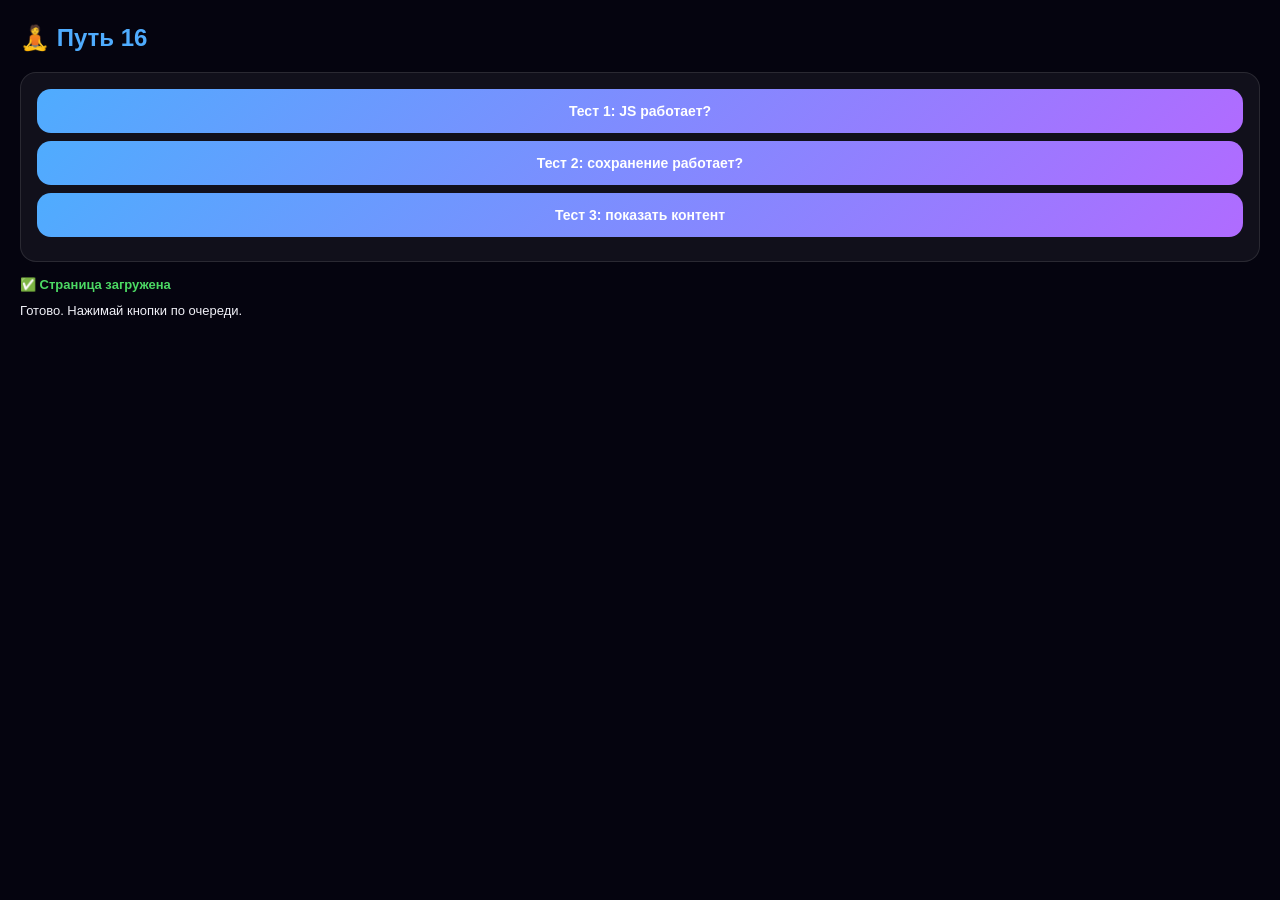
==== commit 76b351df: "Create index.html" ====
--- a/index.html
+++ b/index.html
@@ -2,3922 +2,129 @@
 <html lang="ru">
 <head>
 <meta charset="UTF-8">
-<meta name="viewport" content="width=device-width, initial-scale=1.0, viewport-fit=cover, user-scalable=no">
-<meta name="apple-mobile-web-app-capable" content="yes">
-<meta name="apple-mobile-web-app-status-bar-style" content="black-translucent">
-<meta name="theme-color" content="#05040f">
-<link rel="icon" href="data:image/svg+xml,%3Csvg xmlns='http://www.w3.org/2000/svg' viewBox='0 0 100 100'%3E%3Ctext y='80' font-size='80'%3E🧘%3C/text%3E%3C/svg%3E">
-<title>Путь 16 · Сотворцом</title>
+<meta name="viewport" content="width=device-width, initial-scale=1.0">
+<title>Путь 16</title>
 <style>
-*,*::before,*::after{box-sizing:border-box;margin:0;padding:0}
-html{-webkit-text-size-adjust:100%}
-button{font-family:inherit;cursor:pointer;border:none;background:none;color:inherit}
-input,select,textarea{font-family:inherit;color:inherit}
-img,svg{display:block;max-width:100%}
-a{color:inherit;text-decoration:none}
-:root{
---bg-0:#05040f;--bg-1:#0b0a1a;--bg-2:#121028;
---card:rgba(255,255,255,.04);
---border:rgba(255,255,255,.08);
---text:#f0f0f7;--text-dim:#a8a8bd;--text-soft:#6e6e88;
---accent-1:#4facfe;--accent-2:#b06bff;--accent-3:#f093fb;
---gold:#ffd166;--green:#4cd964;--red:#ff3b5c;--orange:#ffa726;
---radius-sm:10px;--radius:16px;--radius-lg:22px;--radius-xl:28px;
---trans:.25s ease;--trans-slow:.4s ease;
---sat:env(safe-area-inset-top,0px);--sab:env(safe-area-inset-bottom,0px);
---sal:env(safe-area-inset-left,0px);--sar:env(safe-area-inset-right,0px);
+* { box-sizing: border-box; margin: 0; padding: 0; }
+body {
+  background: #05040f;
+  color: #f0f0f7;
+  font-family: -apple-system, BlinkMacSystemFont, sans-serif;
+  padding: 20px;
+  min-height: 100vh;
+  line-height: 1.5;
 }
-[data-theme="cosmos"]{--accent-1:#4facfe;--accent-2:#b06bff;--accent-3:#f093fb;--bg-0:#05040f;--bg-1:#0b0a1a;--bg-2:#121028}
-[data-theme="forest"]{--accent-1:#4cd964;--accent-2:#2ecc71;--accent-3:#a8e063;--bg-0:#05100a;--bg-1:#0a1a0f;--bg-2:#0f2415}
-[data-theme="sunset"]{--accent-1:#f5576c;--accent-2:#f093fb;--accent-3:#ffa726;--bg-0:#150610;--bg-1:#1f0a1a;--bg-2:#2a0f22}
-[data-theme="ocean"]{--accent-1:#00c6ff;--accent-2:#0072ff;--accent-3:#4facfe;--bg-0:#030b18;--bg-1:#061428;--bg-2:#0a1f3a}
-[data-theme="royal"]{--accent-1:#b06bff;--accent-2:#8e2de2;--accent-3:#f093fb;--bg-0:#0a0418;--bg-1:#150728;--bg-2:#200a3a}
-[data-theme="gold"]{--accent-1:#ffd166;--accent-2:#f4a623;--accent-3:#ffed4e;--bg-0:#100a02;--bg-1:#1a1206;--bg-2:#251a0a}
-[data-theme="blood"]{--accent-1:#ff3b3b;--accent-2:#b80000;--accent-3:#ff6b35;--bg-0:#100303;--bg-1:#1a0606;--bg-2:#250a0a}
-[data-theme="ice"]{--accent-1:#a0e9ff;--accent-2:#4facfe;--accent-3:#b8f0ff;--bg-0:#030a10;--bg-1:#06141f;--bg-2:#0a1f2f}
-body{font-family:-apple-system,BlinkMacSystemFont,'SF Pro Display','Segoe UI',Roboto,sans-serif;background:var(--bg-0);color:var(--text);min-height:100vh;min-height:100dvh;overflow-x:hidden;line-height:1.5;-webkit-tap-highlight-color:transparent}
-body.reduced-motion *{animation-duration:.01ms!important;transition-duration:.01ms!important}
-#fractalCanvas{position:fixed;inset:0;width:100%;height:100%;z-index:-2;opacity:.45;pointer-events:none}
-#bgOverlay{position:fixed;inset:0;z-index:-1;pointer-events:none;background:radial-gradient(circle at 20% 10%,rgba(79,172,254,.12),transparent 45%),radial-gradient(circle at 80% 90%,rgba(176,107,255,.12),transparent 45%)}
-#loading{position:fixed;inset:0;z-index:9999;background:var(--bg-0);display:flex;flex-direction:column;align-items:center;justify-content:center;gap:24px;transition:opacity .4s}
-#loading.hide{opacity:0;pointer-events:none}
-.spinner{width:56px;height:56px;border:3px solid rgba(255,255,255,.1);border-top-color:var(--accent-1);border-radius:50%;animation:spin 1s linear infinite}
-@keyframes spin{to{transform:rotate(360deg)}}
-.loading-text{font-size:14px;font-weight:700;color:var(--text-dim);letter-spacing:1px}
-#batterySaverNotice{position:fixed;bottom:calc(20px + var(--sab));left:50%;transform:translateX(-50%);background:rgba(255,167,38,.15);border:1px solid rgba(255,167,38,.4);color:var(--orange);font-size:12px;font-weight:700;padding:8px 16px;border-radius:999px;z-index:500;display:none}
-.stop-voice-btn{position:fixed;top:calc(12px + var(--sat));right:calc(12px + var(--sar));z-index:1000;background:var(--red);color:#fff;font-size:12px;font-weight:800;padding:10px 16px;border-radius:999px;display:none}
-.stop-voice-btn.show{display:block}
-.app{max-width:720px;margin:0 auto;padding:calc(16px + var(--sat)) 16px calc(40px + var(--sab)) 16px}
-.header{margin-bottom:20px}
-.avatar-row{display:flex;align-items:center;gap:12px;margin-bottom:16px}
-.avatar{width:56px;height:56px;border-radius:50%;background:linear-gradient(135deg,var(--accent-1),var(--accent-2));display:flex;align-items:center;justify-content:center;font-size:28px;cursor:pointer;user-select:none}
-.level-info{flex:1;min-width:0}
-.level-badge{font-size:13px;font-weight:800;margin-bottom:2px}
-.rank-title{font-size:11px;font-weight:700;color:var(--text-soft);letter-spacing:1px;text-transform:uppercase}
-.header-search-btn{width:42px;height:42px;border-radius:50%;background:var(--card);border:1px solid var(--border);font-size:18px;display:flex;align-items:center;justify-content:center}
-h1{font-size:32px;font-weight:900;letter-spacing:-1px;margin-bottom:12px;background:linear-gradient(90deg,var(--accent-1),var(--accent-2));-webkit-background-clip:text;background-clip:text;-webkit-text-fill-color:transparent}
-.xp-bar{height:8px;border-radius:999px;background:rgba(255,255,255,.08);overflow:hidden;margin-bottom:6px}
-.xp-fill{height:100%;border-radius:999px;background:linear-gradient(90deg,var(--accent-1),var(--accent-2));transition:width .4s}
-.xp-text{font-size:11px;font-weight:700;color:var(--text-soft);text-align:right;letter-spacing:1px;margin-bottom:16px}
-.stats-row{display:grid;grid-template-columns:repeat(4,1fr);gap:8px}
-.stat{background:var(--card);border:1px solid var(--border);border-radius:var(--radius);padding:12px 8px;text-align:center}
-.stat-value{font-size:20px;font-weight:900;line-height:1.1}
-.stat-label{font-size:10px;font-weight:700;color:var(--text-soft);text-transform:uppercase;letter-spacing:1px;margin-top:4px}
-.banner{padding:12px 16px;border-radius:var(--radius);font-size:13px;font-weight:700;margin-bottom:12px}
-.banner.warn{background:rgba(255,167,38,.12);border:1px solid rgba(255,167,38,.35);color:var(--orange)}
-.banner.danger{background:rgba(255,59,92,.12);border:1px solid rgba(255,59,92,.35);color:var(--red)}
-.banner.info{background:rgba(79,172,254,.12);border:1px solid rgba(79,172,254,.35);color:var(--accent-1)}
-.main-menu{display:grid;grid-template-columns:repeat(7,1fr);gap:6px;margin-bottom:16px;padding:6px;background:var(--card);border:1px solid var(--border);border-radius:var(--radius-lg)}
-.main-menu-btn{display:flex;flex-direction:column;align-items:center;gap:4px;padding:10px 2px;border-radius:var(--radius);font-size:20px;color:var(--text-dim)}
-.main-menu-btn span{font-size:9px;font-weight:800;text-transform:uppercase}
-.main-menu-btn.active{background:linear-gradient(135deg,rgba(79,172,254,.2),rgba(176,107,255,.15));color:var(--text)}
-.sub-tabs{display:flex;gap:6px;overflow-x:auto;scrollbar-width:none;margin-bottom:20px;padding-bottom:4px}
-.sub-tabs::-webkit-scrollbar{display:none}
-.sub-tab{flex-shrink:0;padding:8px 14px;border-radius:999px;font-size:12px;font-weight:800;color:var(--text-dim);background:var(--card);border:1px solid var(--border);white-space:nowrap}
-.sub-tab.active{background:linear-gradient(135deg,var(--accent-1),var(--accent-2));color:#fff;border-color:transparent}
-.category-pages{display:none}
-.category-pages.active{display:block}
-.page{display:none}
-.page.active{display:block}
-.section-title{font-size:16px;font-weight:900;margin:24px 0 10px;letter-spacing:-.3px}
-.section-title:first-child{margin-top:0}
-.info-text{font-size:12.5px;font-weight:600;color:var(--text-soft);line-height:1.55;margin-bottom:12px}
-.card{background:var(--card);border:1px solid var(--border);border-radius:var(--radius-lg);padding:16px;margin-bottom:12px}
-.card.primary{background:linear-gradient(135deg,rgba(79,172,254,.15),rgba(176,107,255,.1));border-color:rgba(79,172,254,.35)}
-.btn{display:block;width:100%;padding:14px 18px;border-radius:var(--radius);background:var(--card);border:1px solid var(--border);font-size:14px;font-weight:800;text-align:center;margin-top:8px}
-.btn.primary{background:linear-gradient(135deg,var(--accent-1),var(--accent-2));border-color:transparent;color:#fff}
-.btn.ghost{background:transparent;color:var(--text-dim)}
-.btn.danger{background:rgba(255,59,92,.12);border-color:rgba(255,59,92,.35);color:var(--red)}
-.btn-block{display:block;width:100%;padding:14px 18px;border-radius:var(--radius);background:var(--card);border:1px solid var(--border);font-size:14px;font-weight:800;text-align:center;margin-bottom:8px}
-.btn-block.primary{background:linear-gradient(135deg,var(--accent-1),var(--accent-2));border-color:transparent;color:#fff}
-.btn-block.danger{background:rgba(255,59,92,.12);border-color:rgba(255,59,92,.35);color:var(--red)}
-.btn-small{padding:6px 12px;border-radius:var(--radius-sm);font-size:12px;font-weight:800;background:var(--card);border:1px solid var(--border)}
-.btn-small.danger{color:var(--red);border-color:rgba(255,59,92,.35)}
-.btn-small.purple{color:var(--accent-2);border-color:rgba(176,107,255,.35)}
-.mini-btn{width:42px;height:42px;flex-shrink:0;border-radius:var(--radius-sm);background:linear-gradient(135deg,var(--accent-1),var(--accent-2));color:#fff;font-size:18px;font-weight:800;display:flex;align-items:center;justify-content:center}
-.modal{position:fixed;inset:0;z-index:2000;background:rgba(5,4,15,.72);display:none;align-items:flex-end;justify-content:center;overflow-y:auto}
-.modal.show{display:flex}
-.modal-content{background:linear-gradient(180deg,var(--bg-2),var(--bg-1));border:1px solid var(--border);border-radius:var(--radius-xl) var(--radius-xl) 0 0;padding:24px 20px calc(24px + var(--sab));width:100%;max-width:640px;max-height:92vh;overflow-y:auto}
-.modal-content h2{font-size:20px;font-weight:900;margin-bottom:16px}
-.modal-header{display:flex;justify-content:space-between;align-items:center;margin-bottom:16px;gap:12px}
-.modal-header h2{margin:0;flex:1}
-.modal-scroll{max-height:400px;overflow-y:auto}
-.modal-scroll-lg{max-height:500px;overflow-y:auto}
-.toast{position:fixed;left:50%;bottom:calc(80px + var(--sab));transform:translateX(-50%) translateY(20px);background:rgba(20,20,35,.96);border:1px solid var(--border);color:var(--text);padding:12px 20px;border-radius:999px;font-size:13px;font-weight:800;z-index:3000;opacity:0;pointer-events:none;transition:all .25s;white-space:nowrap;max-width:calc(100vw - 40px)}
-.toast.show{opacity:1;transform:translateX(-50%) translateY(0)}
-.ach-popup{position:fixed;top:calc(16px + var(--sat));left:50%;transform:translateX(-50%) translateY(-120%);background:linear-gradient(135deg,rgba(255,209,102,.2),rgba(245,87,108,.15));border:2px solid rgba(255,209,102,.6);border-radius:var(--radius-lg);padding:12px 18px;display:flex;align-items:center;gap:12px;z-index:3000;transition:transform .4s;max-width:calc(100vw - 32px)}
-.ach-popup.show{transform:translateX(-50%) translateY(0)}
-.ach-popup-icon{font-size:36px}
-.ach-popup-title{font-size:10px;font-weight:800;letter-spacing:1.5px;color:var(--gold);text-transform:uppercase}
-.ach-popup-name{font-size:15px;font-weight:900;margin-top:2px}
-.chest-popup{position:fixed;inset:0;z-index:3000;background:rgba(5,4,15,.85);display:none;flex-direction:column;align-items:center;justify-content:center;gap:12px;padding:20px}
-.chest-popup.show{display:flex}
-.chest-icon-big{font-size:120px}
-.chest-name-big{font-size:22px;font-weight:900}
-.chest-xp{font-size:40px;font-weight:900;color:var(--gold)}
-.chest-rarity{font-size:12px;font-weight:900;letter-spacing:3px;padding:6px 16px;border-radius:999px;border:2px solid currentColor}
-.rarity-common{color:#b0b0b0}.rarity-uncommon{color:var(--green)}.rarity-rare{color:var(--accent-1)}.rarity-epic{color:var(--accent-2)}.rarity-legendary{color:var(--gold)}
-.global-search-overlay{position:fixed;inset:0;z-index:2500;background:rgba(5,4,15,.85);display:none;align-items:flex-start;justify-content:center;padding:calc(80px + var(--sat)) 16px 16px;overflow-y:auto}
-.global-search-overlay.show{display:flex}
-.global-search-box{background:linear-gradient(180deg,var(--bg-2),var(--bg-1));border:1px solid var(--border);border-radius:var(--radius-lg);width:100%;max-width:560px;overflow:hidden}
-.global-search-input-row{display:flex;align-items:center;gap:8px;padding:12px;border-bottom:1px solid var(--border)}
-.global-search-input{flex:1;background:transparent;border:none;outline:none;font-size:15px;font-weight:600;padding:8px;color:var(--text)}
-.global-search-close{width:36px;height:36px;border-radius:50%;background:var(--card);font-size:16px}
-.global-search-results{max-height:60vh;overflow-y:auto;padding:8px}
-.search-hint{padding:24px 16px;text-align:center;font-size:13px;color:var(--text-soft);font-weight:600}
-.search-result{padding:12px;border-radius:var(--radius-sm);cursor:pointer;display:flex;gap:10px}
-.search-result-icon{font-size:20px;flex-shrink:0}
-.search-result-cat{font-size:10px;font-weight:800;color:var(--accent-1);text-transform:uppercase;letter-spacing:1px}
-.search-result-title{font-size:14px;font-weight:800;margin:2px 0}
-.search-result-desc{font-size:12px;color:var(--text-dim);line-height:1.4}
-.search-empty{padding:32px 16px;text-align:center;color:var(--text-soft);font-size:13px;font-weight:600}
-.kb-search{width:100%;padding:12px 16px;border-radius:var(--radius);background:var(--card);border:1px solid var(--border);font-size:14px;font-weight:600;outline:none;margin-bottom:12px;color:var(--text)}
-.input-row{display:flex;gap:8px;margin-bottom:12px}
-.input-row input,.input-row select{flex:1;padding:12px 16px;border-radius:var(--radius);background:var(--card);border:1px solid var(--border);font-size:14px;font-weight:600;outline:none;color:var(--text)}
-.input-row select{flex:0 0 130px}
-.plan-input{width:100%;padding:12px 16px;border-radius:var(--radius);background:var(--card);border:1px solid var(--border);font-size:14px;font-weight:600;outline:none;margin-bottom:10px;color:var(--text)}
-.plan-label{font-size:11px;font-weight:800;color:var(--text-soft);text-transform:uppercase;letter-spacing:1px;margin:12px 0 6px}
-.setting{display:flex;justify-content:space-between;align-items:center;padding:14px 16px;background:var(--card);border:1px solid var(--border);border-radius:var(--radius);margin-bottom:8px;gap:12px}
-.setting-label{font-size:13.5px;font-weight:700;flex:1;min-width:0}
-.setting-value{font-size:14px;font-weight:900;color:var(--accent-1);flex-shrink:0}
-.switch{position:relative;width:48px;height:28px;border-radius:999px;background:rgba(255,255,255,.12);border:1px solid var(--border);flex-shrink:0;cursor:pointer}
-.switch::after{content:'';position:absolute;top:2px;left:2px;width:22px;height:22px;border-radius:50%;background:#fff;transition:transform .25s}
-.switch.on{background:linear-gradient(135deg,var(--accent-1),var(--accent-2));border-color:transparent}
-.switch.on::after{transform:translateX(20px)}
-.theme-picker,.fractal-picker,.sound-grid,.avatar-picker{display:grid;grid-template-columns:repeat(auto-fill,minmax(80px,1fr));gap:10px;margin-bottom:8px}
-.avatar-picker{grid-template-columns:repeat(auto-fill,minmax(56px,1fr))}
-.theme-opt,.fractal-opt,.sound-opt,.avatar-opt{background:var(--card);border:2px solid var(--border);border-radius:var(--radius);padding:12px 6px;text-align:center;font-size:12px;font-weight:800;cursor:pointer}
-.theme-opt .theme-ico,.fractal-opt .fractal-ico,.sound-opt .sound-ico{font-size:24px;display:block;margin-bottom:6px}
-.theme-opt.active,.fractal-opt.active,.sound-opt.active,.avatar-opt.active{border-color:var(--accent-1);background:rgba(79,172,254,.12)}
-.avatar-opt{aspect-ratio:1;display:flex;align-items:center;justify-content:center;font-size:26px;padding:0}
-.ach-grid{display:grid;grid-template-columns:repeat(auto-fill,minmax(100px,1fr));gap:10px}
-.ach-item{background:var(--card);border:1px solid var(--border);border-radius:var(--radius);padding:12px 8px;text-align:center}
-.ach-item.locked{opacity:.35}
-.ach-item.unlocked{border-color:rgba(255,209,102,.5)}
-.ach-item-icon{font-size:28px;margin-bottom:6px}
-.ach-item-name{font-size:11px;font-weight:800;line-height:1.3}
-.progress-bar{height:8px;border-radius:999px;background:rgba(255,255,255,.08);overflow:hidden;margin:8px 0}
-.progress-fill{height:100%;border-radius:999px;background:linear-gradient(90deg,var(--accent-1),var(--accent-2));transition:width .4s}
-.timer-progress{position:relative;width:180px;height:180px;margin:16px auto}
-.timer-progress svg{transform:rotate(-90deg)}
-.timer-progress-bg{fill:none;stroke:rgba(255,255,255,.08);stroke-width:8}
-.timer-progress-fill{fill:none;stroke:var(--accent-1);stroke-width:8;stroke-linecap:round}
-.timer-progress-text{position:absolute;top:50%;left:50%;transform:translate(-50%,-50%);font-size:32px;font-weight:900}
-.timer-progress-label{position:absolute;bottom:24px;left:50%;transform:translateX(-50%);font-size:10px;font-weight:800;color:var(--text-soft);text-transform:uppercase}
-.practice-timer-actions{display:flex;gap:8px;margin-top:16px}
-.confirm-btn{flex:1;padding:14px;border-radius:var(--radius);background:linear-gradient(135deg,var(--green),#26a641);color:#fff;font-size:15px;font-weight:900}
-.confirm-btn:disabled{opacity:.4}
-.breath-circle{width:180px;height:180px;border-radius:50%;background:radial-gradient(circle,rgba(79,172,254,.3),rgba(176,107,255,.15));border:3px solid var(--accent-1);display:flex;align-items:center;justify-content:center;margin:24px auto;font-size:15px;font-weight:800;transition:transform 4s ease-in-out}
-.timer-display{font-size:56px;font-weight:900;text-align:center;margin:24px 0;color:var(--accent-1)}
-.profile-form-row{display:grid;grid-template-columns:1fr 1fr;gap:10px;margin-bottom:12px}
-.profile-form-row.full{grid-template-columns:1fr}
-.profile-form-label{font-size:11px;font-weight:800;color:var(--text-soft);text-transform:uppercase;letter-spacing:1px;margin-bottom:6px}
-.profile-form-input{width:100%;padding:12px 14px;border-radius:var(--radius);background:var(--card);border:1px solid var(--border);font-size:14px;font-weight:600;outline:none;color:var(--text)}
-.gender-tabs,.goal-tabs,.meal-count-tabs{display:grid;gap:6px;margin-bottom:12px}
-.gender-tabs{grid-template-columns:1fr 1fr}
-.goal-tabs{grid-template-columns:1fr 1fr}
-.meal-count-tabs{grid-template-columns:repeat(5,1fr)}
-.gender-tab,.goal-tab,.meal-count-tabs button{padding:12px 8px;border-radius:var(--radius);background:var(--card);border:1px solid var(--border);font-size:12px;font-weight:800;text-align:center;color:var(--text)}
-.gender-tab.active,.goal-tab.active,.meal-count-tabs button.active{background:linear-gradient(135deg,var(--accent-1),var(--accent-2));color:#fff;border-color:transparent}
-.activity-list{display:flex;flex-direction:column;gap:8px;margin-bottom:12px}
-.activity-opt{display:flex;align-items:center;gap:12px;padding:12px 14px;border-radius:var(--radius);background:var(--card);border:1px solid var(--border);text-align:left;color:var(--text)}
-.activity-opt.active{border-color:var(--accent-1);background:rgba(79,172,254,.1)}
-.activity-opt-icon{font-size:24px}
-.activity-opt-name{font-size:14px;font-weight:800}
-.activity-opt-desc{font-size:11.5px;color:var(--text-soft);font-weight:600}
-.profile-save-btn{width:100%;padding:15px;border-radius:var(--radius);background:linear-gradient(135deg,var(--accent-1),var(--accent-2));color:#fff;font-size:15px;font-weight:900;margin-top:16px}
-.body-tabs{display:flex;gap:6px;overflow-x:auto;scrollbar-width:none;margin-bottom:16px}
-.body-tabs::-webkit-scrollbar{display:none}
-.body-tab{flex-shrink:0;padding:10px 14px;border-radius:999px;font-size:12.5px;font-weight:800;color:var(--text-dim);background:var(--card);border:1px solid var(--border)}
-.body-tab.active{background:linear-gradient(135deg,var(--accent-1),var(--accent-2));color:#fff;border-color:transparent}
-.body-pane{display:none}
-.body-pane.active{display:block}
-.quest-timer-bar{display:flex;justify-content:space-between;align-items:center;padding:14px 18px;border-radius:var(--radius);background:linear-gradient(135deg,rgba(79,172,254,.15),rgba(176,107,255,.1));border:1px solid rgba(79,172,254,.3);margin-bottom:16px}
-.course-timer-label{font-size:10.5px;font-weight:800;color:var(--text-soft);text-transform:uppercase;letter-spacing:1.5px}
-.quest-timer-value{font-size:22px;font-weight:900;margin-top:2px}
-.reward-box{background:linear-gradient(135deg,rgba(255,209,102,.2),rgba(245,87,108,.15));border:2px solid rgba(255,209,102,.5);border-radius:var(--radius-lg);padding:16px;margin-bottom:20px}
-.reward-label{font-size:11px;color:var(--text-soft);font-weight:800;letter-spacing:2px;text-transform:uppercase;margin-bottom:6px}
-.reward-value{font-size:14px;font-weight:800;color:var(--gold)}
-.chart,.cal{background:var(--card);border:1px solid var(--border);border-radius:var(--radius);padding:14px;margin-bottom:12px}
-.scroll-x{display:flex;gap:6px;overflow-x:auto;scrollbar-width:none;padding-bottom:6px;margin-bottom:14px}
-.mood-note-modal-textarea{width:100%;min-height:120px;padding:12px 14px;border-radius:var(--radius);background:var(--card);border:1px solid var(--border);font-size:14px;font-weight:600;resize:vertical;outline:none;margin-bottom:14px;font-family:inherit;color:var(--text)}
-.app-footer{text-align:center;font-size:11px;color:var(--text-soft);font-weight:700;padding:24px 0 8px;letter-spacing:1px}
-::-webkit-scrollbar{width:6px;height:6px}
-::-webkit-scrollbar-thumb{background:rgba(255,255,255,.15);border-radius:999px}
-@media (max-width:400px){.main-menu{grid-template-columns:repeat(4,1fr)}h1{font-size:26px}.stat-value{font-size:17px}}
+h1 { font-size: 24px; color: #4facfe; margin-bottom: 16px; }
+.box {
+  background: rgba(255,255,255,0.05);
+  border: 1px solid rgba(255,255,255,0.1);
+  border-radius: 16px;
+  padding: 16px;
+  margin-bottom: 12px;
+}
+.btn {
+  display: block;
+  width: 100%;
+  padding: 14px;
+  background: linear-gradient(135deg, #4facfe, #b06bff);
+  color: #fff;
+  border: none;
+  border-radius: 14px;
+  font-size: 14px;
+  font-weight: 800;
+  margin-bottom: 8px;
+  cursor: pointer;
+}
+.ok { color: #4cd964; font-weight: 700; }
+.err { color: #ff3b5c; font-weight: 700; }
+#log { font-size: 13px; line-height: 1.7; margin-top: 12px; }
+#log div { margin: 4px 0; }
 </style>
 </head>
 <body>
 
-<div id="loading"><div class="spinner"></div><div class="loading-text">Загрузка Пути 16...</div></div>
-<canvas id="fractalCanvas"></canvas>
-<div id="bgOverlay"></div>
-<div id="batterySaverNotice">🔋 Режим экономии</div>
-<button class="stop-voice-btn" id="stopVoiceBtn" onclick="stopVoiceMeditation()">⏹ СТОП</button>
+<h1 id="title">Загрузка...</h1>
 
-<div class="global-search-overlay" id="globalSearchOverlay" onclick="closeGlobalSearch(event)">
-<div class="global-search-box" onclick="event.stopPropagation()">
-<div class="global-search-input-row">
-<input class="global-search-input" id="globalSearchInput" placeholder="🔍 Поиск..." oninput="debouncedSearch(this.value)" autocomplete="off">
-<button class="global-search-close" onclick="closeGlobalSearch(event)">✖</button>
-</div>
-<div class="global-search-results" id="globalSearchResults"><div class="search-hint">Начни вводить...</div></div>
-</div>
+<div class="box">
+  <button class="btn" onclick="test1()">Тест 1: JS работает?</button>
+  <button class="btn" onclick="test2()">Тест 2: сохранение работает?</button>
+  <button class="btn" onclick="test3()">Тест 3: показать контент</button>
 </div>
 
-<div class="app" id="appRoot" style="display:none">
-<header class="header">
-<div class="avatar-row">
-<div class="avatar" id="avatar" onclick="openProfile()">🧘</div>
-<div class="level-info">
-<div class="level-badge" id="levelBadge">Ур. 1 · Новичок</div>
-<div class="rank-title" id="rankTitle">Начало пути</div>
-</div>
-<button class="header-search-btn" onclick="openGlobalSearch()">🔍</button>
-</div>
-<h1 id="mainTitle">Путь</h1>
-<div class="xp-bar"><div class="xp-fill" id="xpFill"></div></div>
-<div class="xp-text" id="xpText">0 / 150 XP</div>
-<div class="stats-row">
-<div class="stat"><div class="stat-value" id="statStreak">0</div><div class="stat-label">Стрик</div></div>
-<div class="stat"><div class="stat-value" id="statToday">0</div><div class="stat-label">Сегодня</div></div>
-<div class="stat"><div class="stat-value" id="statTotal">0</div><div class="stat-label">Дней</div></div>
-<div class="stat"><div class="stat-value" id="statRank">🌱</div><div class="stat-label">Ранг</div></div>
-</div>
-</header>
-
-<div id="penaltyBanner"></div>
-<div id="smartNudgeBanner"></div>
-
-<nav class="main-menu" id="mainMenu">
-<button class="main-menu-btn active" data-cat="game" onclick="switchCategory('game')">🎮<span>Игра</span></button>
-<button class="main-menu-btn" data-cat="develop" onclick="switchCategory('develop')">🎯<span>Развитие</span></button>
-<button class="main-menu-btn" data-cat="track" onclick="switchCategory('track')">📊<span>Трекеры</span></button>
-<button class="main-menu-btn" data-cat="esoterica" onclick="switchCategory('esoterica')">🔮<span>Эзотерика</span></button>
-<button class="main-menu-btn" data-cat="nature" onclick="switchCategory('nature')">🌱<span>Природа</span></button>
-<button class="main-menu-btn" data-cat="know" onclick="switchCategory('know')">📚<span>Знания</span></button>
-<button class="main-menu-btn" data-cat="more" onclick="switchCategory('more')">⚙️<span>Ещё</span></button>
-</nav>
-
-<div class="sub-tabs" id="subTabs"></div>
-
-<main id="mainContent">
-
-<section class="category-pages active" id="cat-game">
-<div class="page active" id="page-card">
-<div class="section-title">🎴 Карта Судьбы</div>
-<div class="info-text">Одна карта в день.</div>
-<div id="cardContainer"></div>
-<div class="section-title">🌅 Аффирмация дня</div>
-<div id="affirmationContainer"></div>
-<div class="section-title">🌿 Мантра дня</div>
-<div id="mantraContainer"></div>
-<div class="section-title">💭 Цитата дня</div>
-<div id="quoteContainer"></div>
-</div>
-<div class="page" id="page-wheel"><div class="section-title">🎡 Колесо</div><div id="wheelContainer"></div></div>
-<div class="page" id="page-cards"><div class="section-title">🎴 Коллекция</div><div id="collectionContainer"></div></div>
-<div class="page" id="page-heatmap"><div class="section-title">🔥 Карта года</div><div id="heatmapContainer"></div></div>
-<div class="page" id="page-forecast"><div class="section-title">📈 Прогноз</div><div id="forecastContainer"></div></div>
-<div class="page" id="page-dailypath"><div class="section-title">🗺️ Путь дня</div><div id="dailyPathContainer"></div></div>
-<div class="page" id="page-boss"><div class="section-title">⚔️ Босс недели</div><div id="bossContainer"></div></div>
-<div class="page" id="page-pet"><div class="section-title">🐉 Питомец</div><div id="petContainer"></div></div>
-<div class="page" id="page-petshop"><div class="section-title">🏪 Магазин питомцев</div><div id="petshopContainer"></div></div>
-<div class="page" id="page-chest"><div class="section-title">🎁 Сундук дня</div><div id="chestContainer"></div></div>
-<div class="page" id="page-domain"><div class="section-title">🏰 Домен</div><div id="domainContainer"></div></div>
-<div class="page" id="page-weekly"><div class="section-title">🎁 Награда недели</div><div id="weeklyContainer"></div></div>
-<div class="page" id="page-awards"><div class="section-title">🏆 Достижения</div><div class="ach-grid" id="achGrid"></div></div>
-</section>
-
-<section class="category-pages" id="cat-develop">
-<div class="page active" id="page-practices">
-<div class="section-title">📋 Практики</div>
-<div class="info-text">Кулдаун 9ч. Макс 2/день.</div>
-<div id="practicesContainer"></div>
-</div>
-<div class="page" id="page-quests">
-<div class="section-title">⚔️ Квесты дня</div>
-<div class="quest-timer-bar">
-<div><div class="course-timer-label">Обновятся через</div><div class="quest-timer-value" id="questTimer">00:00:00</div></div>
-<div style="font-size:36px">⏱</div>
-</div>
-<div id="questsContainer"></div>
-</div>
-<div class="page" id="page-courses"><div class="section-title">🎓 Курсы</div><div id="coursesContainer"></div></div>
-<div class="page" id="page-askesis"><div class="section-title">🔥 Активные аскезы</div><div id="askesisActive"></div><div class="section-title">📜 Доступные</div><div id="askesisAvailable"></div></div>
-<div class="page" id="page-barriers"><div class="section-title">🚧 Преграды</div><div id="barriersContainer"></div></div>
-<div class="page" id="page-path"><div class="section-title">🌌 Путь Пробуждения</div><div id="pathContainer"></div></div>
-</section>
-
-<section class="category-pages" id="cat-track">
-<div class="page active" id="page-habits"><div class="section-title">📅 Привычки</div><div id="habitsContainer"></div></div>
-<div class="page" id="page-mood">
-<div class="section-title">😊 Настроение</div>
-<div id="moodContainer"></div>
-<div class="section-title">📊 Аналитика</div>
-<div id="moodAnalyticsContainer"></div>
-</div>
-<div class="page" id="page-body">
-<div class="section-title">💪 Журнал тела</div>
-<div class="body-tabs">
-<button class="body-tab active" data-body-tab="weight" onclick="switchBodyTab('weight')">⚖️ Вес</button>
-<button class="body-tab" data-body-tab="workout" onclick="switchBodyTab('workout')">🏋️ Тренировки</button>
-<button class="body-tab" data-body-tab="food" onclick="switchBodyTab('food')">🍎 Еда</button>
-<button class="body-tab" data-body-tab="tips" onclick="switchBodyTab('tips')">📚 Советы</button>
-</div>
-<div class="body-pane active" id="bodyPane-weight"><div id="bodyContainer"></div></div>
-<div class="body-pane" id="bodyPane-workout"><div id="workoutContainer"></div></div>
-<div class="body-pane" id="bodyPane-food"><div id="foodContainer"></div></div>
-<div class="body-pane" id="bodyPane-tips"><div id="tipsContainer"></div></div>
-</div>
-<div class="page" id="page-finance"><div class="section-title">💰 Финансы</div><div id="financeContainer"></div></div>
-<div class="page" id="page-plan"><div class="section-title">🧠 План дня</div><div id="planContainer"></div></div>
-<div class="page" id="page-goals"><div class="section-title">🎯 Цели</div><div id="goalsContainer"></div><div class="section-title">Создать</div><div id="goalForm"></div></div>
-</section>
-
-<section class="category-pages" id="cat-esoterica">
-<div class="page active" id="page-horoscope"><div class="section-title">✨ Гороскоп</div><div id="horoscopeContainer"></div></div>
-<div class="page" id="page-numerology"><div class="section-title">🔢 Нумерология</div><div id="numerologyContainer"></div></div>
-<div class="page" id="page-moon"><div class="section-title">🌙 Луна</div><div id="moonContainer"></div></div>
-<div class="page" id="page-runes"><div class="section-title">ᚱ Руна дня</div><div id="runeContainer"></div></div>
-<div class="page" id="page-stones"><div class="section-title">💎 Камень дня</div><div id="stoneContainer"></div></div>
-<div class="page" id="page-ball"><div class="section-title">🎱 Шар Да/Нет</div><div id="ballContainer"></div></div>
-<div class="page" id="page-color"><div class="section-title">🎨 Цвет дня</div><div id="colorContainer"></div></div>
-</section>
-
-<section class="category-pages" id="cat-nature">
-<div class="page active" id="page-garden"><div class="section-title">🌱 Сад</div><div id="gardenContainer"></div></div>
-<div class="page" id="page-bees"><div class="section-title">🐝 Пасека</div><div id="beesContainer"></div></div>
-<div class="page" id="page-mushrooms"><div class="section-title">🍄 Грибница</div><div id="mushroomsContainer"></div></div>
-<div class="page" id="page-herbs"><div class="section-title">🌿 Травы</div><div id="herbsContainer"></div></div>
-</section>
-
-<section class="category-pages" id="cat-know">
-<div class="page active" id="page-books"><div class="section-title">📖 Библиотека</div><div id="booksContainer"></div></div>
-<div class="page" id="page-knowledge">
-<div class="section-title">📖 База знаний</div>
-<input class="kb-search" placeholder="🔍 Поиск..." oninput="debouncedFilter('knowledge',this.value)">
-<div id="knowledgeContainer"></div>
-</div>
-<div class="page" id="page-health">
-<div class="section-title">💚 Здоровье</div>
-<input class="kb-search" placeholder="🔍 Поиск..." oninput="debouncedFilter('health',this.value)">
-<div id="healthContainer"></div>
-</div>
-<div class="page" id="page-esoteric-kb">
-<div class="section-title">🔮 Эзотерика</div>
-<input class="kb-search" placeholder="🔍 Поиск..." oninput="debouncedFilter('esoKb',this.value)">
-<div id="esotericKbContainer"></div>
-</div>
-</section>
-
-<section class="category-pages" id="cat-more">
-<div class="page active" id="page-profile"><div id="profileContainer"></div></div>
-<div class="page" id="page-reflection"><div class="section-title">💭 Рефлексия</div><div id="reflectionContainer"></div></div>
-<div class="page" id="page-wins"><div class="section-title">🏆 Победы</div><div id="winsContainer"></div></div>
-<div class="page" id="page-gratitude"><div class="section-title">🙏 Благодарность</div><div id="gratitudeContainer"></div></div>
-<div class="page" id="page-balance"><div class="section-title">⚖️ Колесо баланса</div><div id="balanceContainer"></div></div>
-<div class="page" id="page-insights"><div class="section-title">💡 Инсайты</div><div id="insightsContainer"></div></div>
-<div class="page" id="page-analytics"><div class="section-title">📊 Аналитика</div><div id="analyticsContainer"></div></div>
-<div class="page" id="page-dna"><div class="section-title">🧬 ДНК привычек</div><div id="dnaWrap"></div></div>
-<div class="page" id="page-progress">
-<div class="section-title">📈 XP за 14 дней</div>
-<div class="chart" id="chart"></div>
-<div class="section-title">📅 Календарь</div>
-<div class="cal" id="calendar"></div>
-<div class="section-title">🎯 Детали</div>
-<div class="setting"><span class="setting-label">💰 Баланс XP</span><b class="setting-value" id="detailXp">0</b></div>
-<div class="setting"><span class="setting-label">🏆 Заработано</span><b class="setting-value" id="detailXpEarned">0</b></div>
-<div class="setting"><span class="setting-label">Макс. стрик</span><b class="setting-value" id="detailStreak">0</b></div>
-<div class="setting"><span class="setting-label">Практик</span><b class="setting-value" id="detailDone">0</b></div>
-<div class="setting"><span class="setting-label">Достижений</span><b class="setting-value" id="detailAch">0</b></div>
-<div class="setting"><span class="setting-label">Карточек</span><b class="setting-value" id="detailCards">0</b></div>
-<div class="setting"><span class="setting-label">Боссов</span><b class="setting-value" id="detailBosses">0</b></div>
-<div class="setting"><span class="setting-label">Питомцев</span><b class="setting-value" id="detailPets">0</b></div>
-<div class="setting"><span class="setting-label">Посадок</span><b class="setting-value" id="detailGarden">0</b></div>
-<div class="setting"><span class="setting-label">Ульев</span><b class="setting-value" id="detailBees">0</b></div>
-<div class="setting"><span class="setting-label">Грибниц</span><b class="setting-value" id="detailMushrooms">0</b></div>
-</div>
-<div class="page" id="page-settings">
-<div class="section-title">🎨 Тема</div>
-<div id="themePicker"></div>
-<div class="section-title">🌸 Сезон</div>
-<div class="setting"><span class="setting-label">🌦 Авто-смена</span><div class="switch" id="switchSeasonal" onclick="toggleSeasonal()"></div></div>
-<div class="section-title">🌀 Фракталы</div>
-<div id="fractalPicker"></div>
-<div class="section-title">🎵 Частоты</div>
-<div class="sound-grid" id="frequencyPicker"></div>
-<div class="section-title">🌿 Звуки природы</div>
-<div class="sound-grid" id="soundPicker"></div>
-<div class="section-title">⏱ Таймеры</div>
-<button class="btn-block primary" onclick="openTimer('stopwatch')">⏱ Секундомер</button>
-<button class="btn-block" onclick="openTimer('pomodoro')">🍅 Pomodoro</button>
-<button class="btn-block" onclick="openTimer('custom')">⏰ Отсчёт</button>
-<div class="section-title">🧘 Медитации</div>
-<button class="btn-block" onclick="startVoiceMeditation('relax')">🌊 Расслабление</button>
-<button class="btn-block" onclick="startVoiceMeditation('focus')">🎯 Фокус</button>
-<button class="btn-block" onclick="startVoiceMeditation('gratitude')">💗 Благодарность</button>
-<div class="section-title">⚙️ Основные</div>
-<div class="setting"><span class="setting-label">🔊 Звуки</span><div class="switch" id="switchSound" onclick="toggleSound()"></div></div>
-<div class="setting"><span class="setting-label">🔔 Напоминания</span><div class="switch" id="switchNotify" onclick="toggleNotify()"></div></div>
-<div class="setting"><span class="setting-label">💾 Экономия</span><div class="switch" id="switchBattery" onclick="toggleBatterySaver()"></div></div>
-<div class="setting"><span class="setting-label">🎬 Меньше анимаций</span><div class="switch" id="switchMotion" onclick="toggleReducedMotion()"></div></div>
-<div class="section-title">🌟 Свои аффирмации</div>
-<div class="input-row">
-<input id="newAffirmation" placeholder="Аффирмация" maxlength="100">
-<button class="mini-btn" onclick="addCustomAffirmation()">➕</button>
-</div>
-<div id="customAffirmationsList"></div>
-<div class="section-title">✏️ Своя практика</div>
-<div class="input-row">
-<input id="newName" placeholder="Название" maxlength="30">
-<select id="newCat">
-<option value="disc">Дисциплина</option>
-<option value="breath">Дыхание</option>
-<option value="body">Тело</option>
-<option value="mind">Разум</option>
-<option value="spirit">Дух</option>
-<option value="health">Здоровье</option>
-</select>
-</div>
-<button class="btn-block primary" onclick="addCustomPractice()">➕ Добавить</button>
-<div id="customList"></div>
-<div class="section-title">💾 Данные</div>
-<button class="btn-block primary" onclick="exportData()">📤 Экспорт</button>
-<button class="btn-block" onclick="document.getElementById('importFile').click()">📥 Импорт</button>
-<input type="file" id="importFile" accept=".json" style="display:none" onchange="importData(event)">
-<button class="btn-block danger" onclick="resetAll()">🗑 Сбросить всё</button>
-<div class="app-footer">Путь 16 · v1.0.0</div>
-</div>
-</section>
-
-</main>
+<div class="box" id="content" style="display:none">
+  <div style="font-size:16px;font-weight:900;color:#4cd964;margin-bottom:8px">✅ Контент показан!</div>
+  <div style="font-size:13px;color:#a8a8bd">Если ты это видишь — база работает. Значит можно строить приложение.</div>
 </div>
 
-<div class="modal" id="practiceTimerModal"><div class="modal-content">
-<h2 id="timerPracTitle">Практика</h2>
-<div class="info-text" id="timerPracDesc">Выполни и подтверди</div>
-<div class="timer-progress">
-<svg width="180" height="180" viewBox="0 0 180 180">
-<circle class="timer-progress-bg" cx="90" cy="90" r="80"></circle>
-<circle class="timer-progress-fill" id="pracTimerCircle" cx="90" cy="90" r="80" stroke-dasharray="502" stroke-dashoffset="502"></circle>
-</svg>
-<div class="timer-progress-text" id="pracTimerText">0:00</div>
-<div class="timer-progress-label" id="pracTimerLabel">Осталось</div>
-</div>
-<div class="info-text" id="pracTimerHint">⏱ Таймер идёт.</div>
-<div class="practice-timer-actions">
-<button class="confirm-btn" id="pracConfirmBtn" onclick="confirmPracticeComplete()" disabled>✅ Подтвердить</button>
-</div>
-<button class="btn ghost" onclick="cancelPracticeTimer()" style="width:100%;margin-top:12px">Отмена</button>
-</div></div>
+<div id="log"></div>
 
-<div class="modal" id="levelUpModal"><div class="modal-content" style="text-align:center">
-<div style="font-size:80px;margin-bottom:16px">🎉</div>
-<h2>Уровень повышен!</h2>
-<div id="levelUpTitle" style="font-size:16px;font-weight:800">Искатель</div>
-<div id="levelUpRank" style="font-size:13px;color:var(--text-dim);font-weight:700;margin-bottom:20px">В поиске</div>
-<div class="reward-box"><div class="reward-label">🎁 Награда</div><div id="levelUpRewardText" class="reward-value">+100 XP</div></div>
-<button class="btn primary" onclick="claimLevelUpReward()" style="width:100%">✨ Забрать</button>
-</div></div>
-
-<div class="modal" id="cardUnlockModal"><div class="modal-content" style="text-align:center">
-<div class="info-text">🎴 Новая карточка!</div>
-<div id="cardUnlockIcon" style="font-size:100px;margin:20px 0">🐉</div>
-<div id="cardUnlockName" style="font-size:22px;font-weight:900">Дракон</div>
-<div id="cardUnlockDesc" class="info-text">Легендарный страж</div>
-<button class="btn primary" onclick="closeCardUnlock()" style="width:100%">✨ Класс!</button>
-</div></div>
-
-<div class="modal" id="profileEditModal"><div class="modal-content">
-<h2 style="text-align:center">✏️ Профиль</h2>
-<div class="profile-form-row full"><div><div class="profile-form-label">Имя</div><input class="profile-form-input" id="pfName" maxlength="30"></div></div>
-<div class="profile-form-row full"><div><div class="profile-form-label">Дата рождения</div><input class="profile-form-input" type="date" id="pfBirth"></div></div>
-<div class="profile-form-label">Пол</div>
-<div class="gender-tabs">
-<button class="gender-tab" data-gender="male" onclick="pickGender('male')">♂ М</button>
-<button class="gender-tab" data-gender="female" onclick="pickGender('female')">♀ Ж</button>
-</div>
-<div class="profile-form-row">
-<div><div class="profile-form-label">Рост (см)</div><input class="profile-form-input" type="number" id="pfHeight" min="100" max="250"></div>
-<div><div class="profile-form-label">Вес (кг)</div><input class="profile-form-input" type="number" id="pfWeight" min="30" max="300" step="0.1"></div>
-</div>
-<div class="profile-form-row full"><div><div class="profile-form-label">Целевой вес</div><input class="profile-form-input" type="number" id="pfTargetWeight" min="30" max="300" step="0.1"></div></div>
-<div class="profile-form-label">🎯 Цель</div>
-<div class="goal-tabs">
-<button class="goal-tab" data-goal="lose" onclick="pickGoal('lose')">🔥 Похудеть</button>
-<button class="goal-tab" data-goal="gain" onclick="pickGoal('gain')">💪 Набрать</button>
-<button class="goal-tab" data-goal="maintain" onclick="pickGoal('maintain')">⚖️ Держать</button>
-<button class="goal-tab" data-goal="recomp" onclick="pickGoal('recomp')">✨ Рельеф</button>
-</div>
-<div class="profile-form-label">🏃 Активность</div>
-<div class="activity-list">
-<button class="activity-opt" data-activity="sedentary" onclick="pickActivity('sedentary')"><div class="activity-opt-icon">🪑</div><div><div class="activity-opt-name">Сидячий</div><div class="activity-opt-desc">Мало движения</div></div></button>
-<button class="activity-opt" data-activity="light" onclick="pickActivity('light')"><div class="activity-opt-icon">🚶</div><div><div class="activity-opt-name">Лёгкий</div><div class="activity-opt-desc">1-2 тренировки</div></div></button>
-<button class="activity-opt" data-activity="moderate" onclick="pickActivity('moderate')"><div class="activity-opt-icon">🏃</div><div><div class="activity-opt-name">Средний</div><div class="activity-opt-desc">3-5 тренировок</div></div></button>
-<button class="activity-opt" data-activity="active" onclick="pickActivity('active')"><div class="activity-opt-icon">💪</div><div><div class="activity-opt-name">Высокий</div><div class="activity-opt-desc">6-7 тренировок</div></div></button>
-<button class="activity-opt" data-activity="athlete" onclick="pickActivity('athlete')"><div class="activity-opt-icon">🏆</div><div><div class="activity-opt-name">Спортсмен</div><div class="activity-opt-desc">2 раза в день</div></div></button>
-</div>
-<div class="profile-form-row">
-<div><div class="profile-form-label">💤 Сон (ч)</div><input class="profile-form-input" type="number" id="pfSleep" value="8" min="4" max="12"></div>
-<div><div class="profile-form-label">💧 Вода (мл)</div><input class="profile-form-input" type="number" id="pfWater" value="2000" min="500" max="5000" step="100"></div>
-</div>
-<button class="profile-save-btn" onclick="saveProfile()">💾 Сохранить</button>
-<button class="btn ghost" style="width:100%;margin-top:10px" onclick="closeModal('profileEditModal')">Отмена</button>
-</div></div>
-
-<div class="modal" id="profileMealsModal"><div class="modal-content">
-<h2 style="text-align:center">🍽 Приёмы пищи</h2>
-<div class="plan-label">Сколько приёмов?</div>
-<div class="meal-count-tabs" id="mealCountTabs">
-<button data-count="2" onclick="pickMealCount(2)">2</button>
-<button data-count="3" onclick="pickMealCount(3)">3</button>
-<button data-count="4" onclick="pickMealCount(4)">4</button>
-<button data-count="5" onclick="pickMealCount(5)">5</button>
-<button data-count="6" onclick="pickMealCount(6)">6</button>
-</div>
-<div id="mealScheduleEditor" style="margin-top:20px"></div>
-<button class="profile-save-btn" onclick="saveMealSchedule()">💾 Сохранить</button>
-<button class="btn ghost" style="width:100%;margin-top:10px" onclick="closeModal('profileMealsModal')">Отмена</button>
-</div></div>
-
-<div class="modal" id="petNameModal"><div class="modal-content">
-<h2>✏️ Имя питомца</h2>
-<div style="font-size:60px;margin:20px 0;text-align:center" id="petNameEmoji">🐉</div>
-<input class="plan-input" id="petNewName" placeholder="Имя" maxlength="20" style="text-align:center">
-<button class="btn primary" onclick="savePetName()">💾 Сохранить</button>
-<button class="btn ghost" onclick="closeModal('petNameModal')">Отмена</button>
-</div></div>
-
-<div class="modal" id="breathModal"><div class="modal-content">
-<h2 id="breathTitle">Дыхание</h2>
-<div class="breath-circle" id="breathCircle">Приготовься</div>
-<div id="breathPhase" style="opacity:.78;font-size:14.5px;font-weight:700">Нажми «Начать»</div>
-<button class="btn" id="breathBtn" onclick="toggleBreath()">Начать</button>
-<button class="btn ghost" onclick="closeBreath()">Закрыть</button>
-</div></div>
-
-<div class="modal" id="avatarModal"><div class="modal-content">
-<h2>Аватар</h2>
-<div class="avatar-picker" id="avatarPicker"></div>
-<button class="btn ghost" onclick="closeModal('avatarModal')">Закрыть</button>
-</div></div>
-
-<div class="modal" id="timerModal"><div class="modal-content">
-<h2 id="timerTitle">Таймер</h2>
-<div class="timer-display" id="timerDisplay">00:00</div>
-<div id="timerHint" class="info-text"></div>
-<button class="btn" id="timerBtn" onclick="toggleTimer()">Начать</button>
-<button class="btn ghost" onclick="closeTimer()">Закрыть</button>
-</div></div>
-
-<div class="modal" id="voiceModal"><div class="modal-content">
-<h2 id="voiceTitle">Медитация</h2>
-<div style="font-size:60px;margin:20px 0;text-align:center">🧘</div>
-<div id="voiceText" style="font-size:15px;line-height:1.7;color:var(--text-dim);font-weight:600;min-height:80px">Приготовься...</div>
-<button class="btn" onclick="stopVoiceMeditation()" style="margin-top:20px">Остановить</button>
-</div></div>
-
-<div class="modal" id="bookModal"><div class="modal-content">
-<h2 id="bookTitle">Книга</h2>
-<div id="bookAuthor" class="info-text"></div>
-<div id="bookBody" style="font-size:13.5px;line-height:1.7"></div>
-<button class="btn" style="margin-top:20px;width:100%" onclick="markBookRead()">✅ Отметить прочитанной</button>
-<button class="btn ghost" style="margin-top:8px;width:100%" onclick="closeModal('bookModal')">Закрыть</button>
-</div></div>
-
-<div class="modal" id="dayDetailModal"><div class="modal-content">
-<h2 id="dayDetailTitle">День</h2>
-<div id="dayDetailBody" style="font-size:13.5px;line-height:1.7"></div>
-<button class="btn ghost" style="margin-top:20px;width:100%" onclick="closeModal('dayDetailModal')">Закрыть</button>
-</div></div>
-
-<div class="modal" id="moodNoteModal"><div class="modal-content">
-<div id="moodNoteContent"></div>
-<button class="btn ghost" onclick="closeModal('moodNoteModal')">Закрыть</button>
-</div></div>
-
-<div class="modal" id="workoutAddModal"><div class="modal-content">
-<h2>➕ Новая тренировка</h2>
-<div class="plan-label">Название</div>
-<input class="plan-input" id="wName" maxlength="40">
-<div class="plan-label">Дата</div>
-<input class="plan-input" type="date" id="wDate">
-<button class="btn primary" onclick="createWorkout()">✅ Создать</button>
-<button class="btn ghost" onclick="closeModal('workoutAddModal')">Отмена</button>
-</div></div>
-
-<div class="modal" id="exerciseAddModal"><div class="modal-content">
-<h2>💪 Упражнение</h2>
-<input class="plan-input" id="exName" placeholder="Название" maxlength="30">
-<input class="plan-input" type="number" id="exSets" placeholder="Подходы" value="3">
-<input class="plan-input" type="number" id="exReps" placeholder="Повторения" value="10">
-<input class="plan-input" type="number" id="exWeight" placeholder="Вес (кг)" value="0">
-<button class="btn primary" onclick="addExercise()">✅ Добавить</button>
-<button class="btn ghost" onclick="closeModal('exerciseAddModal')">Отмена</button>
-</div></div>
-
-<div class="modal" id="foodAddModal"><div class="modal-content">
-<h2>🍎 Еда</h2>
-<input class="plan-input" id="fName" placeholder="Название" maxlength="50">
-<input class="plan-input" type="number" id="fProtein" placeholder="Белки (г)" value="0">
-<input class="plan-input" type="number" id="fFat" placeholder="Жиры (г)" value="0">
-<input class="plan-input" type="number" id="fCarbs" placeholder="Углеводы (г)" value="0">
-<input class="plan-input" type="number" id="fCalories" placeholder="Калории" value="0">
-<button class="btn primary" onclick="addFood()">✅ Добавить</button>
-<button class="btn ghost" onclick="closeModal('foodAddModal')">Отмена</button>
-</div></div>
-
-<div class="modal" id="foodLibraryModal"><div class="modal-content">
-<div class="modal-header"><h2 style="margin:0">🍳 База блюд</h2><button class="btn-small danger" onclick="closeModal('foodLibraryModal')">✖</button></div>
-<div class="scroll-x" id="foodCategoriesRow"></div>
-<input class="plan-input" placeholder="🔍 Поиск" oninput="debouncedFilter('foodLib',this.value)">
-<div id="foodLibraryList" class="modal-scroll"></div>
-<button class="btn ghost" style="width:100%;margin-top:14px" onclick="closeModal('foodLibraryModal')">Закрыть</button>
-</div></div>
-
-<div class="modal" id="savingsAddModal"><div class="modal-content">
-<h2>🏦 Новая копилка</h2>
-<div class="plan-label">Название</div>
-<input class="plan-input" id="savName" maxlength="30">
-<div class="plan-label">Цель (₽)</div>
-<input class="plan-input" type="number" id="savTarget">
-<div class="plan-label">Накоплено (₽)</div>
-<input class="plan-input" type="number" id="savCurrent" value="0">
-<button class="btn primary" onclick="createSavings()">✅ Создать</button>
-<button class="btn ghost" onclick="closeModal('savingsAddModal')">Отмена</button>
-</div></div>
-
-<div class="modal" id="strategyModal"><div class="modal-content">
-<div class="modal-header"><h2 style="margin:0">💰 Стратегия</h2><button class="btn-small danger" onclick="closeModal('strategyModal')">✖</button></div>
-<div id="strategyList"></div>
-<button class="btn ghost" style="width:100%;margin-top:14px" onclick="closeModal('strategyModal')">Закрыть</button>
-</div></div>
-
-<div class="modal" id="balanceEditModal"><div class="modal-content">
-<h2>⚖️ Оценка сфер</h2>
-<div id="balanceEditList"></div>
-<button class="btn primary" style="width:100%;margin-top:14px" onclick="saveBalance()">💾 Сохранить</button>
-<button class="btn ghost" style="width:100%;margin-top:8px" onclick="closeModal('balanceEditModal')">Закрыть</button>
-</div></div>
-
-<div class="modal" id="horoscopeDetailModal"><div class="modal-content">
-<div class="modal-header"><h2 id="horoscopeDetailTitle" style="margin:0">Гороскоп</h2><button class="btn-small danger" onclick="closeModal('horoscopeDetailModal')">✖</button></div>
-<div id="horoscopeDetailBody" style="font-size:13.5px;line-height:1.7"></div>
-<button class="btn ghost" style="margin-top:20px;width:100%" onclick="closeModal('horoscopeDetailModal')">Закрыть</button>
-</div></div>
-
-<div class="modal" id="numerologyDetailModal"><div class="modal-content">
-<div class="modal-header"><h2 id="numerologyDetailTitle" style="margin:0">Число</h2><button class="btn-small danger" onclick="closeModal('numerologyDetailModal')">✖</button></div>
-<div id="numerologyDetailBody" style="font-size:13.5px;line-height:1.7"></div>
-<button class="btn ghost" style="margin-top:20px;width:100%" onclick="closeModal('numerologyDetailModal')">Закрыть</button>
-</div></div>
-
-<div class="modal" id="runeDetailModal"><div class="modal-content">
-<div class="modal-header"><h2 id="runeDetailTitle" style="margin:0">Руна</h2><button class="btn-small danger" onclick="closeModal('runeDetailModal')">✖</button></div>
-<div id="runeDetailBody" style="font-size:13.5px;line-height:1.7"></div>
-<button class="btn ghost" style="margin-top:20px;width:100%" onclick="closeModal('runeDetailModal')">Закрыть</button>
-</div></div>
-
-<div class="modal" id="stoneDetailModal"><div class="modal-content">
-<div class="modal-header"><h2 id="stoneDetailTitle" style="margin:0">Камень</h2><button class="btn-small danger" onclick="closeModal('stoneDetailModal')">✖</button></div>
-<div id="stoneDetailBody" style="font-size:13.5px;line-height:1.7"></div>
-<button class="btn ghost" style="margin-top:20px;width:100%" onclick="closeModal('stoneDetailModal')">Закрыть</button>
-</div></div>
-
-<div class="modal" id="moonDetailModal"><div class="modal-content">
-<div class="modal-header"><h2 id="moonDetailTitle" style="margin:0">Луна</h2><button class="btn-small danger" onclick="closeModal('moonDetailModal')">✖</button></div>
-<div id="moonDetailBody" style="font-size:13.5px;line-height:1.7"></div>
-<button class="btn ghost" style="margin-top:20px;width:100%" onclick="closeModal('moonDetailModal')">Закрыть</button>
-</div></div>
-
-<div class="modal" id="gardenAddModal"><div class="modal-content">
-<h2>🌱 Новая посадка</h2>
-<div class="plan-label">Культура</div>
-<select class="plan-input" id="gardenCultureSelect"></select>
-<div class="plan-label">Дата</div>
-<input class="plan-input" type="date" id="gardenPlantDate">
-<div class="plan-label">Заметка</div>
-<input class="plan-input" id="gardenNote" maxlength="60">
-<button class="btn primary" onclick="addGardenPlant()">✅ Посадить</button>
-<button class="btn ghost" onclick="closeModal('gardenAddModal')">Отмена</button>
-</div></div>
-
-<div class="modal" id="gardenCultureModal"><div class="modal-content">
-<div class="modal-header"><h2 id="gardenCultureTitle" style="margin:0">Культура</h2><button class="btn-small danger" onclick="closeModal('gardenCultureModal')">✖</button></div>
-<div id="gardenCultureBody" style="font-size:13.5px;line-height:1.7"></div>
-<button class="btn ghost" style="margin-top:20px;width:100%" onclick="closeModal('gardenCultureModal')">Закрыть</button>
-</div></div>
-
-<div class="modal" id="hiveAddModal"><div class="modal-content">
-<h2>🐝 Новый улей</h2>
-<div class="plan-label">Название</div>
-<input class="plan-input" id="hiveName" maxlength="30">
-<div class="plan-label">Дата</div>
-<input class="plan-input" type="date" id="hiveDate">
-<div class="plan-label">Порода</div>
-<select class="plan-input" id="hiveBreedSelect"></select>
-<button class="btn primary" onclick="addHive()">✅ Создать</button>
-<button class="btn ghost" onclick="closeModal('hiveAddModal')">Отмена</button>
-</div></div>
-
-<div class="modal" id="queenTimelineModal"><div class="modal-content">
-<div class="modal-header"><h2 id="queenTimelineTitle" style="margin:0">👑 Вывод матки</h2><button class="btn-small danger" onclick="closeModal('queenTimelineModal')">✖</button></div>
-<div id="queenTimelineBody" style="font-size:13.5px;line-height:1.7"></div>
-<button class="btn ghost" style="margin-top:20px;width:100%" onclick="closeModal('queenTimelineModal')">Закрыть</button>
-</div></div>
-
-<div class="modal" id="honeyBaseModal"><div class="modal-content">
-<div class="modal-header"><h2 style="margin:0">🌼 Медоносы</h2><button class="btn-small danger" onclick="closeModal('honeyBaseModal')">✖</button></div>
-<input class="plan-input" placeholder="🔍 Поиск" oninput="debouncedFilter('honeyBase',this.value)">
-<div id="honeyBaseList" class="modal-scroll-lg"></div>
-<button class="btn ghost" style="width:100%;margin-top:14px" onclick="closeModal('honeyBaseModal')">Закрыть</button>
-</div></div>
-
-<div class="modal" id="mushroomAddModal"><div class="modal-content">
-<h2>🍄 Новая грибница</h2>
-<div class="plan-label">Вид</div>
-<select class="plan-input" id="mushroomSpeciesSelect"></select>
-<div class="plan-label">Субстрат</div>
-<select class="plan-input" id="mushroomSubstrateSelect">
-<option value="sawdust">Опилки</option>
-<option value="straw">Солома</option>
-<option value="coffee">Кофейная гуща</option>
-<option value="logs">Поленья</option>
-<option value="soil">Почва</option>
-</select>
-<div class="plan-label">Дата</div>
-<input class="plan-input" type="date" id="mushroomDate">
-<div class="plan-label">Вес субстрата (кг)</div>
-<input class="plan-input" type="number" id="mushroomWeight" value="5">
-<button class="btn primary" onclick="addMushroomBatch()">✅ Создать</button>
-<button class="btn ghost" onclick="closeModal('mushroomAddModal')">Отмена</button>
-</div></div>
-
-<div class="modal" id="mushroomSpeciesModal"><div class="modal-content">
-<div class="modal-header"><h2 id="mushroomSpeciesTitle" style="margin:0">Гриб</h2><button class="btn-small danger" onclick="closeModal('mushroomSpeciesModal')">✖</button></div>
-<div id="mushroomSpeciesBody" style="font-size:13.5px;line-height:1.7"></div>
-<button class="btn ghost" style="margin-top:20px;width:100%" onclick="closeModal('mushroomSpeciesModal')">Закрыть</button>
-</div></div>
-
-<div class="modal" id="herbDetailModal"><div class="modal-content">
-<div class="modal-header"><h2 id="herbDetailTitle" style="margin:0">Трава</h2><button class="btn-small danger" onclick="closeModal('herbDetailModal')">✖</button></div>
-<div id="herbDetailBody" style="font-size:13.5px;line-height:1.7"></div>
-<button class="btn ghost" style="margin-top:20px;width:100%" onclick="closeModal('herbDetailModal')">Закрыть</button>
-</div></div>
-
-<div class="chest-popup" id="chestPopup">
-<div class="chest-icon-big" id="chestIcon">📦</div>
-<div class="chest-name-big" id="chestName">Сундук</div>
-<div class="chest-xp" id="chestXP">+0 XP</div>
-<div class="chest-rarity rarity-common" id="chestRarity">COMMON</div>
-</div>
-
-<div class="toast" id="toast"></div>
-<div class="ach-popup" id="achPopup">
-<div class="ach-popup-icon" id="achPopupIcon">🏆</div>
-<div class="ach-popup-text">
-<div class="ach-popup-title">Достижение</div>
-<div class="ach-popup-name" id="achPopupName">—</div>
-</div>
-</div>
 <script>
 'use strict';
 
-/* ============================================================
-   ДАННЫЕ
-   ============================================================ */
-const APP_VERSION='1.0.0';
-const SAVE_KEY='put16_save_v1';
-const BACKUP_KEY='put16_backup_v1';
-const XP_PER_LEVEL_BASE=150;
-const XP_PER_LEVEL_STEP=50;
-const MAX_PRACTICES_PER_DAY=2;
-const PRACTICE_COOLDOWN_HOURS=9;
-const PRACTICE_LEVEL_EVERY=5;
+/* Логирование */
+var logEl = document.getElementById('log');
+function log(msg, cls) {
+  var d = document.createElement('div');
+  if (cls) d.className = cls;
+  d.textContent = msg;
+  logEl.appendChild(d);
+}
 
-const RANKS=[
-{min:1,icon:'🌱',name:'Росток'},{min:5,icon:'🌿',name:'Побег'},{min:10,icon:'🌳',name:'Дерево'},
-{min:15,icon:'⭐',name:'Звезда'},{min:20,icon:'💫',name:'Комета'},{min:25,icon:'🌟',name:'Свет'},
-{min:30,icon:'🔥',name:'Огонь'},{min:40,icon:'⚡',name:'Молния'},{min:50,icon:'👑',name:'Владыка'},
-{min:75,icon:'🐉',name:'Дракон'},{min:100,icon:'🌌',name:'Космос'}
-];
-const LEVEL_TITLES=['Новичок','Искатель','Ученик','Практик','Странник','Воин','Мастер','Мудрец','Хранитель','Проводник','Творец','Созидатель','Просветлённый','Архитектор','Легенда','Миф','Абсолют','Источник','Начало','За пределами'];
-const RANK_TITLES=['Начало пути','Первые шаги','В поиске','Осознание','Путь открыт','Дисциплина','Сила воли','Внутренний свет','Гармония','Единство','Поток','Ясность','Тишина','Прозрение','Мастерство','Проводник','Учитель','Мудрец','Легенда','Вечность'];
-
-const FATE_CARDS=[
-{id:'sun',icon:'☀️',name:'Солнце',suit:'свет',desc:'День ясности.',task:'Улыбнись 5 незнакомцам',xp:30},
-{id:'moon',icon:'🌙',name:'Луна',suit:'свет',desc:'День интуиции.',task:'10 минут тишины',xp:25},
-{id:'star',icon:'⭐',name:'Звезда',suit:'свет',desc:'Мечтай смело.',task:'Запиши 3 мечты',xp:20},
-{id:'warrior',icon:'⚔️',name:'Воитель',suit:'сила',desc:'День действия.',task:'Сделай отложенное',xp:35},
-{id:'king',icon:'👑',name:'Король',suit:'сила',desc:'Возьми ответственность.',task:'Помоги кому-то',xp:30},
-{id:'magician',icon:'🔮',name:'Маг',suit:'сила',desc:'Меняй реальность.',task:'Сделай новое',xp:35},
-{id:'lover',icon:'💗',name:'Влюблённый',suit:'сердце',desc:'День любви.',task:'Скажи «люблю»',xp:25},
-{id:'mother',icon:'🤱',name:'Мать',suit:'сердце',desc:'День заботы.',task:'Позаботься о себе',xp:25},
-{id:'healer',icon:'🌿',name:'Целитель',suit:'сердце',desc:'Восстановление.',task:'Отдохни без вины',xp:30},
-{id:'hermit',icon:'🕯️',name:'Отшельник',suit:'дух',desc:'Уединение.',task:'Побудь один 30 мин',xp:25},
-{id:'fool',icon:'🎭',name:'Шут',suit:'дух',desc:'Лёгкость.',task:'Сделай смешное',xp:20},
-{id:'death',icon:'💀',name:'Смерть',suit:'дух',desc:'Завершение.',task:'Выброси вещь',xp:30},
-{id:'tower',icon:'🗼',name:'Башня',suit:'вызов',desc:'Перемены.',task:'Сложный выбор',xp:35},
-{id:'devil',icon:'😈',name:'Дьявол',suit:'вызов',desc:'Соблазны.',task:'Откажись от привычки',xp:35},
-{id:'judgement',icon:'📯',name:'Суд',suit:'вызов',desc:'Истина.',task:'Скажи правду',xp:30},
-{id:'wheel',icon:'🎡',name:'Колесо',suit:'судьба',desc:'Фортуна.',task:'Рискни в малом',xp:25},
-{id:'world',icon:'🌍',name:'Мир',suit:'судьба',desc:'Завершение.',task:'Заверши начатое',xp:35},
-{id:'justice',icon:'⚖️',name:'Справедливость',suit:'судьба',desc:'Равновесие.',task:'Восстанови баланс',xp:30},
-{id:'priestess',icon:'📜',name:'Жрица',suit:'мудрость',desc:'Тайное знание.',task:'Прочти 10 страниц',xp:25},
-{id:'emperor',icon:'🏛️',name:'Император',suit:'мудрость',desc:'Порядок.',task:'Составь план',xp:30},
-{id:'hierophant',icon:'⛪',name:'Иерофант',suit:'мудрость',desc:'Обучение.',task:'Научи кого-то',xp:30},
-{id:'chariot',icon:'🛞',name:'Колесница',suit:'путь',desc:'Движение.',task:'10000 шагов',xp:30},
-{id:'strength',icon:'🦁',name:'Сила',suit:'путь',desc:'Внутренняя сила.',task:'Тренировка',xp:40},
-{id:'temperance',icon:'🏺',name:'Умеренность',suit:'путь',desc:'Гармония.',task:'Не спеши',xp:25}
-];
-const AFFIRMATIONS=['Я — творец своей реальности.','Каждый день я становлюсь лучше.','Я достоин любви и уважения.','Моё спокойствие — моя сила.','Я выбираю радость.','Моё тело — мой дом.','Я отпускаю лишнее.','Во мне есть всё для успеха.','Я благодарен за день.','Мои мысли создают жизнь.','Я иду с уверенностью.','Каждое препятствие — урок.','Я сильнее, чем думаю.','Спокойствие непоколебимо.','Я притягиваю хорошее.','Здоровье крепнет.','Я выбираю себя.','Путь уникален.','Я способен на большее.','Сегодня — лучший день.'];
-const MANTRAS=[{text:'ОМ',meaning:'Первичный звук.'},{text:'СО ХАМ',meaning:'Я есть То.'},{text:'ОМ МАНИ ПАДМЕ ХУМ',meaning:'Сочувствие.'},{text:'ЯМ',meaning:'Сердце.'},{text:'ХАМ',meaning:'Горло.'},{text:'ВАМ',meaning:'Вода.'},{text:'ЛАМ',meaning:'Земля.'},{text:'РАМ',meaning:'Огонь.'},{text:'ШИВАЙЯ',meaning:'Покой.'},{text:'ГАТЭ ГАТЭ',meaning:'За пределы.'}];
-const QUOTES=[{text:'Путь в тысячу ли начинается с шага.',author:'Лао-цзы'},{text:'Мы то, что делаем постоянно.',author:'Аристотель'},{text:'Знание — сила.',author:'Бэкон'},{text:'Кто владеет собой, владеет миром.',author:'Сенека'},{text:'Дисциплина — свобода.',author:'Джим Рон'},{text:'Привычки создают тебя.',author:'Драйден'},{text:'Меняй себя — мир изменится.',author:'Мудрость'},{text:'Счастье — путь.',author:'Неизвестный'},{text:'Рискни идти далеко.',author:'Элиот'},{text:'Будь изменением.',author:'Ганди'}];
-
-const PRACTICES=[
-{id:'meditation',name:'Медитация',cat:'mind',icon:'🧘',desc:'10 минут тишины',xp:25,sec:600,hint:'Сядь удобно, закрой глаза.'},
-{id:'breath',name:'Дыхание 4-7-8',cat:'breath',icon:'🌬️',desc:'Успокоение',xp:15,sec:180,hint:'Вдох 4 — задержка 7 — выдох 8.'},
-{id:'cold',name:'Холодный душ',cat:'body',icon:'🚿',desc:'Закалка',xp:30,sec:120,hint:'Закончи холодной.'},
-{id:'sport',name:'Тренировка',cat:'body',icon:'💪',desc:'Нагрузка',xp:35,sec:1800,hint:'Разминка → основная → заминка.'},
-{id:'read',name:'Чтение',cat:'mind',icon:'📖',desc:'20 минут',xp:20,sec:1200,hint:'Убери телефон.'},
-{id:'journal',name:'Дневник',cat:'mind',icon:'📝',desc:'Записать мысли',xp:20,sec:600,hint:'3 вопроса.'},
-{id:'walk',name:'Прогулка',cat:'body',icon:'🚶',desc:'30 минут',xp:25,sec:1800,hint:'Смотри по сторонам.'},
-{id:'water',name:'Вода',cat:'health',icon:'💧',desc:'2 литра',xp:15,sec:5,hint:'Бутылку на видное.'},
-{id:'nosugar',name:'Без сахара',cat:'health',icon:'🚫',desc:'Целый день',xp:30,sec:5,hint:'Замени фруктом.'},
-{id:'gratitude',name:'Благодарность',cat:'spirit',icon:'🙏',desc:'3 вещи',xp:20,sec:300,hint:'Записывай.'},
-{id:'affirmation',name:'Аффирмация',cat:'spirit',icon:'✨',desc:'Вслух',xp:15,sec:60,hint:'Смотри в зеркало.'},
-{id:'plan',name:'План дня',cat:'disc',icon:'📋',desc:'Утром',xp:20,sec:300,hint:'3 задачи.'},
-{id:'nophone',name:'Без телефона',cat:'disc',icon:'📵',desc:'1 час',xp:25,sec:3600,hint:'Оставь в другой комнате.'},
-{id:'stretch',name:'Растяжка',cat:'body',icon:'🤸',desc:'15 минут',xp:20,sec:900,hint:'Дыши.'},
-{id:'sleep',name:'Режим сна',cat:'health',icon:'😴',desc:'До 23:00',xp:30,sec:5,hint:'Без экранов.'}
-];
-const PRACTICE_CATS={disc:{name:'Дисциплина',icon:'🔥'},breath:{name:'Дыхание',icon:'🌬️'},body:{name:'Тело',icon:'💪'},mind:{name:'Разум',icon:'🧠'},spirit:{name:'Дух',icon:'✨'},health:{name:'Здоровье',icon:'💚'}};
-
-const QUESTS_POOL=[
-{id:'q_walk',text:'Прогулка 30 минут',xp:30,icon:'🚶'},
-{id:'q_water',text:'Выпить 2 л воды',xp:25,icon:'💧'},
-{id:'q_read',text:'Прочитать 20 страниц',xp:30,icon:'📖'},
-{id:'q_medit',text:'Медитация 10 минут',xp:35,icon:'🧘'},
-{id:'q_sport',text:'Тренировка 30 минут',xp:40,icon:'💪'},
-{id:'q_nosoc',text:'Час без соцсетей',xp:30,icon:'📵'},
-{id:'q_grat',text:'3 благодарности',xp:20,icon:'🙏'},
-{id:'q_plan',text:'Составить план',xp:25,icon:'📋'},
-{id:'q_early',text:'Встать до 7',xp:35,icon:'🌅'},
-{id:'q_sleep',text:'Лечь до 23',xp:30,icon:'😴'},
-{id:'q_veggie',text:'3 порции овощей',xp:25,icon:'🥦'},
-{id:'q_journal',text:'Записать мысли',xp:25,icon:'📝'},
-{id:'q_cold',text:'Холодный душ',xp:40,icon:'🚿'},
-{id:'q_stretch',text:'Растяжка 15 мин',xp:25,icon:'🤸'},
-{id:'q_nophone',text:'2 часа без телефона',xp:35,icon:'📴'}
-];
-const QUESTS_PER_DAY=3;
-
-const COURSES=[
-{id:'c_medit21',name:'21 день медитации',icon:'🧘',days:21,xpPerDay:50,desc:'10 минут в день'},
-{id:'c_cold30',name:'30 дней холода',icon:'🚿',days:30,xpPerDay:60,desc:'Холодный душ'},
-{id:'c_read14',name:'14 дней чтения',icon:'📖',days:14,xpPerDay:40,desc:'20 страниц'},
-{id:'c_sport30',name:'30 дней спорта',icon:'💪',days:30,xpPerDay:70,desc:'20+ минут'},
-{id:'c_nosugar7',name:'7 дней без сахара',icon:'🚫',days:7,xpPerDay:80,desc:'Полный отказ'},
-{id:'c_early21',name:'21 день подъёма',icon:'🌅',days:21,xpPerDay:60,desc:'Вставать в 6:00'}
-];
-const ASKESIS=[
-{id:'a_sugar',name:'Без сахара',icon:'🍬',days:7,xp:200,desc:'Не есть сладкое'},
-{id:'a_social',name:'Без соцсетей',icon:'📵',days:7,xp:200,desc:'Никаких соцсетей'},
-{id:'a_alcohol',name:'Без алкоголя',icon:'🍷',days:14,xp:300,desc:'Полный отказ'},
-{id:'a_coffee',name:'Без кофеина',icon:'☕',days:7,xp:180,desc:'Ни кофе, ни чая'},
-{id:'a_meat',name:'Без мяса',icon:'🥩',days:7,xp:200,desc:'Вегетарианство'},
-{id:'a_silence',name:'Молчание',icon:'🤐',days:3,xp:250,desc:'Утром/вечером'},
-{id:'a_cold',name:'Холодный душ',icon:'🚿',days:30,xp:500,desc:'Каждое утро'}
-];
-const BARRIERS=[
-{id:'b_lazy',name:'Лень',icon:'🛋️',xp:50,desc:'Сделай отложенное'},
-{id:'b_fear',name:'Страх',icon:'😨',xp:60,desc:'Сделай страшное'},
-{id:'b_anger',name:'Гнев',icon:'😡',xp:60,desc:'Сохрани спокойствие'},
-{id:'b_pride',name:'Гордыня',icon:'🦚',xp:55,desc:'Попроси прощения'},
-{id:'b_greed',name:'Жадность',icon:'💰',xp:55,desc:'Отдай ценное'},
-{id:'b_envy',name:'Зависть',icon:'👁️',xp:50,desc:'Порадуйся за другого'},
-{id:'b_gluttony',name:'Обжорство',icon:'🍔',xp:50,desc:'Лёгкая еда'},
-{id:'b_lust',name:'Похоть',icon:'💋',xp:60,desc:'Воздержание'}
-];
-const BOSSES=[
-{id:'boss_lazy',name:'Повелитель Лени',icon:'🛋️',hp:500,xp:300,desc:'Победи действием'},
-{id:'boss_fear',name:'Тень Страха',icon:'😱',hp:600,xp:350,desc:'Посмотри в глаза'},
-{id:'boss_anger',name:'Пламя Гнева',icon:'🔥',hp:550,xp:320,desc:'Укроти пламя'},
-{id:'boss_pride',name:'Корона Гордыни',icon:'👑',hp:520,xp:310,desc:'Смири себя'},
-{id:'boss_greed',name:'Золотой Дракон',icon:'🐲',hp:650,xp:380,desc:'Отпусти сокровища'},
-{id:'boss_envy',name:'Зелёный Глаз',icon:'💚',hp:480,xp:290,desc:'Порадуйся'},
-{id:'boss_gluttony',name:'Пожиратель',icon:'🍔',hp:560,xp:330,desc:'Укроти голод'},
-{id:'boss_lust',name:'Сирена',icon:'🧜',hp:580,xp:340,desc:'Не поддайся'}
-];
-const PETS=[
-{id:'rat',name:'Крыса',icon:'🐀',price:0,desc:'Ум и хитрость',bonus:'+5% XP'},
-{id:'ox',name:'Бык',icon:'🐂',price:0,desc:'Сила и упорство',bonus:'+10% стрик'},
-{id:'tiger',name:'Тигр',icon:'🐯',price:200,desc:'Смелость',bonus:'+10% квесты'},
-{id:'rabbit',name:'Кролик',icon:'🐰',price:200,desc:'Скорость',bonus:'+10% практики'},
-{id:'dragon',name:'Дракон',icon:'🐉',price:500,desc:'Величие',bonus:'+15% XP'},
-{id:'snake',name:'Змея',icon:'🐍',price:350,desc:'Мудрость',bonus:'+10% эзотерика'},
-{id:'horse',name:'Лошадь',icon:'🐴',price:250,desc:'Свобода',bonus:'+10% путь'},
-{id:'goat',name:'Коза',icon:'🐐',price:200,desc:'Творчество',bonus:'+10% баланс'},
-{id:'monkey',name:'Обезьяна',icon:'🐒',price:300,desc:'Ловкость',bonus:'+10% сундуки'},
-{id:'rooster',name:'Петух',icon:'🐓',price:250,desc:'Точность',bonus:'+10% цели'},
-{id:'dog',name:'Собака',icon:'🐕',price:300,desc:'Верность',bonus:'+10% достижения'},
-{id:'pig',name:'Свинья',icon:'🐷',price:200,desc:'Изобилие',bonus:'+10% финансы'}
-];
-const COLLECTION_CARDS=[
-{id:'cc1',icon:'🌱',name:'Росток',rarity:'common',desc:'Первый шаг'},
-{id:'cc2',icon:'🌿',name:'Побег',rarity:'common',desc:'7 дней'},
-{id:'cc3',icon:'🌳',name:'Дерево',rarity:'uncommon',desc:'30 дней'},
-{id:'cc4',icon:'🌸',name:'Цветение',rarity:'uncommon',desc:'50 практик'},
-{id:'cc5',icon:'🔥',name:'Огонь',rarity:'rare',desc:'100 практик'},
-{id:'cc6',icon:'⚡',name:'Молния',rarity:'rare',desc:'7 дней 2 практики'},
-{id:'cc7',icon:'🌟',name:'Звезда',rarity:'epic',desc:'10 уровень'},
-{id:'cc8',icon:'👑',name:'Корона',rarity:'epic',desc:'25 уровень'},
-{id:'cc9',icon:'🐉',name:'Дракон',rarity:'legendary',desc:'Куплен дракон'},
-{id:'cc10',icon:'🌌',name:'Космос',rarity:'legendary',desc:'50 уровень'}
-];
-const CHEST_RARITIES=[
-{id:'common',name:'Обычный',xpMin:10,xpMax:30,weight:60},
-{id:'uncommon',name:'Необычный',xpMin:30,xpMax:60,weight:25},
-{id:'rare',name:'Редкий',xpMin:60,xpMax:120,weight:10},
-{id:'epic',name:'Эпический',xpMin:120,xpMax:250,weight:4},
-{id:'legendary',name:'Легендарный',xpMin:250,xpMax:500,weight:1}
-];
-const WHEEL_PRIZES=[
-{label:'+10 XP',xp:10,color:'#4cd964',weight:25},
-{label:'+25 XP',xp:25,color:'#4facfe',weight:20},
-{label:'+50 XP',xp:50,color:'#b06bff',weight:15},
-{label:'+75 XP',xp:75,color:'#f093fb',weight:10},
-{label:'+100 XP',xp:100,color:'#ffd166',weight:8},
-{label:'+150 XP',xp:150,color:'#f5576c',weight:4},
-{label:'Пусто',xp:0,color:'#666',weight:18}
-];
-const DOMAIN_BUILDINGS=[
-{id:'hut',name:'Хижина',icon:'🛖',price:100,income:5,desc:'Укрытие'},
-{id:'house',name:'Дом',icon:'🏠',price:300,income:15,desc:'Жилище'},
-{id:'tower',name:'Башня',icon:'🗼',price:800,income:40,desc:'Сила'},
-{id:'castle',name:'Замок',icon:'🏰',price:2000,income:100,desc:'Власть'},
-{id:'temple',name:'Храм',icon:'⛩️',price:5000,income:250,desc:'Сила'},
-{id:'garden',name:'Сад',icon:'🌳',price:1500,income:60,desc:'Жизнь'},
-{id:'forge',name:'Кузница',icon:'⚒️',price:1200,income:50,desc:'Воля'},
-{id:'library',name:'Библиотека',icon:'📚',price:900,income:35,desc:'Знания'}
-];
-const ACHIEVEMENTS=[
-{id:'a_first',icon:'🌱',name:'Первый шаг',desc:'Первая практика'},
-{id:'a_week',icon:'🌿',name:'Неделя',desc:'7 дней'},
-{id:'a_month',icon:'🌳',name:'Месяц',desc:'30 дней'},
-{id:'a_100d',icon:'🏆',name:'Сотка',desc:'100 дней'},
-{id:'a_10lvl',icon:'⭐',name:'Десятка',desc:'10 уровень'},
-{id:'a_25lvl',icon:'👑',name:'Четверть',desc:'25 уровень'},
-{id:'a_50lvl',icon:'🐉',name:'Полтинник',desc:'50 уровень'},
-{id:'a_100prac',icon:'🔥',name:'Сотня',desc:'100 практик'},
-{id:'a_500prac',icon:'⚡',name:'Пятьсот',desc:'500 практик'},
-{id:'a_1000xp',icon:'💎',name:'Тысячник',desc:'1000 XP'},
-{id:'a_10000xp',icon:'🌟',name:'Десять тысяч',desc:'10000 XP'},
-{id:'a_card1',icon:'🎴',name:'Коллекционер',desc:'5 карточек'},
-{id:'a_cardall',icon:'🎨',name:'Полный набор',desc:'Все карточки'},
-{id:'a_pet1',icon:'🐾',name:'Хранитель',desc:'Питомец'},
-{id:'a_pet5',icon:'🐲',name:'Зверинец',desc:'5 питомцев'},
-{id:'a_boss1',icon:'⚔️',name:'Победитель',desc:'Босс'},
-{id:'a_boss5',icon:'🛡️',name:'Гроза',desc:'5 боссов'},
-{id:'a_domain1',icon:'🏠',name:'Строитель',desc:'Здание'},
-{id:'a_domainall',icon:'🏰',name:'Владыка',desc:'Всё'},
-{id:'a_balance',icon:'⚖️',name:'Равновесие',desc:'Баланс'},
-{id:'a_dna30',icon:'🧬',name:'Ген',desc:'30 дней в ДНК'},
-{id:'a_dna90',icon:'🧬',name:'Геном',desc:'90 дней в ДНК'}
-];
-const GARDEN_CULTURES=[
-{id:'tomato',name:'Томат',icon:'🍅',days:100,sow:[3,4,5],desc:'Теплолюбив'},
-{id:'cucumber',name:'Огурец',icon:'🥒',days:60,sow:[4,5,6],desc:'Быстрый рост'},
-{id:'potato',name:'Картофель',icon:'🥔',days:90,sow:[4,5],desc:'Окучивание'},
-{id:'carrot',name:'Морковь',icon:'🥕',days:80,sow:[4,5,6],desc:'Рыхлая почва'},
-{id:'onion',name:'Лук',icon:'🧅',days:90,sow:[3,4,5],desc:'Неприхотлив'},
-{id:'garlic',name:'Чеснок',icon:'🧄',days:240,sow:[9,10],desc:'Озимый'},
-{id:'pepper',name:'Перец',icon:'🌶️',days:120,sow:[2,3,4],desc:'Тепло'},
-{id:'cabbage',name:'Капуста',icon:'🥬',days:120,sow:[4,5,6],desc:'Вода'},
-{id:'beet',name:'Свёкла',icon:'🟣',days:110,sow:[4,5,6],desc:'Без навоза'},
-{id:'radish',name:'Редис',icon:'🔴',days:25,sow:[3,4,5,6,7],desc:'Самый быстрый'},
-{id:'strawberry',name:'Клубника',icon:'🍓',days:365,sow:[8,9],desc:'Многолетник'},
-{id:'greens',name:'Зелень',icon:'🌿',days:30,sow:[3,4,5,6,7],desc:'Укроп'}
-];
-const BEE_BREEDS=[
-{id:'carpathian',name:'Карпатка',desc:'Миролюбивая'},
-{id:'krajina',name:'Краинка',desc:'Спокойная'},
-{id:'italian',name:'Итальянка',desc:'Плодовитая'},
-{id:'caucasian',name:'Серая горная',desc:'Хоботок'},
-{id:'buckfast',name:'Бакфаст',desc:'Универсальная'},
-{id:'local',name:'Местная',desc:'Адаптирована'}
-];
-const HONEY_PLANTS=[
-{name:'Липа',icon:'🌳',month:[6,7],honey:'Высокий',desc:'Главный медонос'},
-{name:'Акация',icon:'🌼',month:[5,6],honey:'Очень высокий',desc:'Белый мёд'},
-{name:'Гречиха',icon:'🌾',month:[6,7],honey:'Высокий',desc:'Тёмный'},
-{name:'Подсолнечник',icon:'🌻',month:[7,8],honey:'Высокий',desc:'Золотистый'},
-{name:'Донник',icon:'🌿',month:[6,7],honey:'Высокий',desc:'Ароматный'},
-{name:'Клевер',icon:'☘️',month:[5,6,7],honey:'Средний',desc:'Луговой'},
-{name:'Иван-чай',icon:'💜',month:[6,7,8],honey:'Средний',desc:'Кипрейный'},
-{name:'Малина',icon:'🍇',month:[6,7],honey:'Средний',desc:'Нежный'},
-{name:'Одуванчик',icon:'🌼',month:[4,5],honey:'Средний',desc:'Весенний'},
-{name:'Фацелия',icon:'💙',month:[5,6,7],honey:'Высокий',desc:'Сидерат'}
-];
-const MUSHROOM_SPECIES=[
-{id:'oyster',name:'Вешенка',icon:'🍄',days:21,temp:'18-24°C',humidity:'85-90%',desc:'Простой'},
-{id:'shiitake',name:'Шиитаке',icon:'🍄',days:60,temp:'15-22°C',humidity:'80-90%',desc:'Лечебный'},
-{id:'champignon',name:'Шампиньон',icon:'🍄',days:35,temp:'16-20°C',humidity:'85-90%',desc:'Классика'},
-{id:'reishi',name:'Рейши',icon:'🍄',days:90,temp:'22-26°C',humidity:'85-95%',desc:'Иммунитет'},
-{id:'lion',name:'Ежовик',icon:'🍄',days:30,temp:'18-24°C',humidity:'85-90%',desc:'Нейро'},
-{id:'enoki',name:'Эноки',icon:'🍄',days:28,temp:'8-12°C',humidity:'90-95%',desc:'Холод'}
-];
-const HERBS=[
-{name:'Ромашка',icon:'🌼',parts:'Цветки',time:'Июнь-август',props:'Успокаивающее'},
-{name:'Мята',icon:'🌿',parts:'Листья',time:'Июнь-сентябрь',props:'Пищеварение'},
-{name:'Мелисса',icon:'🍃',parts:'Листья',time:'Июнь-август',props:'Противовирусное'},
-{name:'Календула',icon:'🌻',parts:'Цветки',time:'Июнь-сентябрь',props:'Антисептик'},
-{name:'Шалфей',icon:'🌿',parts:'Листья',time:'Июнь-июль',props:'Противовоспалительное'},
-{name:'Тысячелистник',icon:'🌾',parts:'Верхушки',time:'Июнь-август',props:'Кровоостанавливающее'},
-{name:'Зверобой',icon:'💛',parts:'Верхушки',time:'Июнь-июль',props:'Антидепрессант'},
-{name:'Пустырник',icon:'🌿',parts:'Верхушки',time:'Июль-август',props:'Сердце'},
-{name:'Подорожник',icon:'🍃',parts:'Листья',time:'Май-сентябрь',props:'Заживление'},
-{name:'Одуванчик',icon:'🌼',parts:'Корень',time:'Апрель-май',props:'Печень'},
-{name:'Иван-чай',icon:'💜',parts:'Листья',time:'Июнь-август',props:'Противовоспалительное'},
-{name:'Чабрец',icon:'🌿',parts:'Верхушки',time:'Июнь-август',props:'От кашля'}
-];
-const BOOKS=[
-{id:'b1',title:'Атомные привычки',author:'Джеймс Клир',tags:['привычки'],summary:'4 закона: очевидно, привлекательно, легко, приятно.',tips:['Начни с 2 минут','Привяжи','Отслеживай']},
-{id:'b2',title:'Сила воли',author:'Келли Макгонигал',tags:['психология'],summary:'Воля — мышца.',tips:['Высыпайся','Медитируй','Дыши']},
-{id:'b3',title:'Думай медленно',author:'Канеман',tags:['мышление'],summary:'2 системы.',tips:['Проверяй','Не верь первому','Ищи данные']},
-{id:'b4',title:'Поток',author:'Чиксентмихайи',tags:['счастье'],summary:'Счастье — в потоке.',tips:['Задачи сложнее','Убирай отвлечения','Обратная связь']},
-{id:'b5',title:'7 навыков',author:'Кови',tags:['продуктивность'],summary:'Проактивность.',tips:['Планируй','Делегируй','Обновляйся']},
-{id:'b6',title:'Монах с феррари',author:'Шарма',tags:['дух'],summary:'Дисциплина.',tips:['Вставай рано','Медитируй','Читай']},
-{id:'b7',title:'Сила настоящего',author:'Толле',tags:['осознанность'],summary:'Живи в моменте.',tips:['Наблюдай мысли','Тело','Дыши']},
-{id:'b8',title:'Книга о теле',author:'Диас',tags:['здоровье'],summary:'Движение, питание, сон.',tips:['8000 шагов','Меньше сахара','7-9 часов сна']},
-{id:'b9',title:'Думай и богатей',author:'Хилл',tags:['финансы'],summary:'Мысль материальна.',tips:['Запиши цель','Найди ментора','Действуй']},
-{id:'b10',title:'Богатый папа',author:'Кийосаки',tags:['финансы'],summary:'Активы важнее.',tips:['Инвестируй','Следи за потоком','Обучайся']}
-];
-const KNOWLEDGE_BASE=[
-{cat:'Продуктивность',icon:'⏱',title:'Правило 2 минут',text:'Дело < 2 минут — сделай сразу.'},
-{cat:'Продуктивность',icon:'🍅',title:'Pomodoro',text:'25 минут работы, 5 отдыха.'},
-{cat:'Продуктивность',icon:'🐸',title:'Съешь лягушку',text:'Начинай с неприятной задачи.'},
-{cat:'Привычки',icon:'📈',title:'Правило 1%',text:'1% в день = рост в 37 раз.'},
-{cat:'Привычки',icon:'🔗',title:'Привязка',text:'После [старой] — [новая].'},
-{cat:'Привычки',icon:'⏰',title:'21/66/90',text:'Привычка формируется за 66 дней.'},
-{cat:'Сон',icon:'😴',title:'Циклы',text:'1 цикл ≈ 90 мин.'},
-{cat:'Сон',icon:'🌙',title:'Мелатонин',text:'За 2 часа без экранов.'},
-{cat:'Питание',icon:'🥩',title:'Белок',text:'1.6-2.2 г/кг.'},
-{cat:'Питание',icon:'💧',title:'Вода',text:'30 мл/кг.'},
-{cat:'Питание',icon:'🍽',title:'Тарелка',text:'½ овощи, ¼ белок, ¼ углеводы.'},
-{cat:'Мышление',icon:'🧠',title:'Рост',text:'«Я не умею» → «пока не умею».'},
-{cat:'Финансы',icon:'💰',title:'50/30/20',text:'50 нужно, 30 хочу, 20 сбережения.'},
-{cat:'Финансы',icon:'🏦',title:'Подушка',text:'3-6 месяцев.'},
-{cat:'Медитация',icon:'🧘',title:'10 минут',text:'Начни с 5.'},
-{cat:'Спорт',icon:'💪',title:'Прогрессия',text:'+2.5 кг/неделю.'},
-{cat:'Спорт',icon:'🦵',title:'Ноги',text:'Приседания и тяги.'},
-{cat:'Стресс',icon:'🌬️',title:'4-7-8',text:'Вдох 4 — 7 — 8.'}
-];
-const HEALTH_BASE=[
-{icon:'❤️',title:'Сердце',text:'150 мин кардио в неделю — риск -30%.'},
-{icon:'🧠',title:'Мозг',text:'Новое стимулирует нейропластичность.'},
-{icon:'🦴',title:'Кости',text:'Силовые + витамин D + кальций.'},
-{icon:'👁️',title:'Зрение',text:'20-20-20.'},
-{icon:'🫁',title:'Дыхание',text:'Диафрагмальное снижает кортизол.'},
-{icon:'🦷',title:'Зубы',text:'2 мин, 2 раза в день.'},
-{icon:'🩸',title:'Кровь',text:'Донорство раз в 3 мес.'},
-{icon:'💤',title:'Сон',text:'< 6 часов = риск ожирения.'},
-{icon:'🚶',title:'Движение',text:'8000 шагов.'},
-{icon:'🌞',title:'Витамин D',text:'15 минут солнца.'}
-];
-const ESOTERIC_KB=[
-{term:'Астрал',def:'План эмоций.'},{term:'Аура',def:'Энергополе.'},{term:'Чакра',def:'Энергоцентр.'},
-{term:'Карма',def:'Причина-следствие.'},{term:'Реинкарнация',def:'Перерождение.'},{term:'Медитация',def:'Сосредоточение.'},
-{term:'Мантра',def:'Священный звук.'},{term:'Янтра',def:'Геом. символ.'},{term:'Кундалини',def:'Энергия.'},
-{term:'Прана',def:'Жизненная энергия.'},{term:'Ци',def:'Энергия в Китае.'},{term:'Дао',def:'Путь.'},
-{term:'Дзен',def:'Школа буддизма.'},{term:'Тантра',def:'Расширение.'},{term:'Асана',def:'Поза йоги.'},
-{term:'Пранаяма',def:'Дыхание в йоге.'},{term:'Шавасана',def:'Расслабление.'},{term:'Нирвана',def:'Освобождение.'},
-{term:'Сансара',def:'Круговорот.'},{term:'Дхарма',def:'Долг.'},{term:'Мудра',def:'Жест пальцами.'},
-{term:'Бандха',def:'Замок.'},{term:'Руна',def:'Символ гадания.'},{term:'Таро',def:'Карты.'},
-{term:'Астрология',def:'Планеты.'},{term:'Нумерология',def:'Числа.'},{term:'Фэн-шуй',def:'Пространство.'},
-{term:'Биоэнергетика',def:'Энергия тела.'},{term:'Ясновидение',def:'Видеть скрытое.'},{term:'Телепатия',def:'Мысли на расстоянии.'},
-{term:'Психокинез',def:'Материя мыслью.'},{term:'Маятник',def:'Ответы.'},{term:'Биолокация',def:'Рамка.'},
-{term:'Оберег',def:'Защита.'},{term:'Талисман',def:'Удача.'},{term:'Амулет',def:'Хранитель.'},
-{term:'Пентаграмма',def:'5-звезда.'},{term:'Гексаграмма',def:'6-звезда.'},{term:'Стихии',def:'Земля, Вода, Огонь, Воздух.'},
-{term:'Эфир',def:'5 стихия.'},{term:'Акаша',def:'Хроники.'},{term:'Хроники Акаши',def:'Поле вселенной.'},
-{term:'Морфогенез',def:'Передача форм.'},{term:'Синхрония',def:'Совпадение.'},{term:'Интуиция',def:'Без логики.'},
-{term:'Озарение',def:'Понимание.'},{term:'Сатори',def:'Просветление.'},{term:'Кеншо',def:'Видение природы.'},
-{term:'Самадхи',def:'Высшее сознание.'},{term:'Мокша',def:'Освобождение.'},{term:'Космос',def:'Вселенная.'},{term:'Медиум',def:'Проводник.'}
-];
-const FOOD_CATEGORIES=[
-{id:'breakfast',name:'Завтрак',icon:'🍳'},{id:'lunch',name:'Обед',icon:'🍲'},
-{id:'dinner',name:'Ужин',icon:'🍽'},{id:'snack',name:'Перекус',icon:'🥜'},{id:'drink',name:'Напиток',icon:'🥤'}
-];
-const FOOD_LIBRARY=[
-{cat:'breakfast',name:'Овсянка с ягодами',p:12,f:8,c:60,cal:350},
-{cat:'breakfast',name:'Яичница из 3 яиц',p:20,f:15,c:2,cal:230},
-{cat:'breakfast',name:'Творог 5% 200г',p:36,f:10,c:6,cal:230},
-{cat:'breakfast',name:'Гречка с молоком',p:14,f:8,c:55,cal:340},
-{cat:'breakfast',name:'Смузи банан+кефир',p:10,f:5,c:40,cal:230},
-{cat:'lunch',name:'Куриная грудка+рис',p:45,f:8,c:60,cal:480},
-{cat:'lunch',name:'Борщ со сметаной',p:10,f:12,c:30,cal:280},
-{cat:'lunch',name:'Гречка с курицей',p:40,f:10,c:55,cal:460},
-{cat:'lunch',name:'Суп-пюре тыква',p:6,f:8,c:35,cal:230},
-{cat:'lunch',name:'Паста болоньезе',p:28,f:14,c:75,cal:550},
-{cat:'dinner',name:'Лосось+овощи',p:40,f:22,c:15,cal:420},
-{cat:'dinner',name:'Творог+орехи',p:32,f:18,c:10,cal:330},
-{cat:'dinner',name:'Омлет с овощами',p:22,f:16,c:8,cal:270},
-{cat:'dinner',name:'Тушёные овощи+фасоль',p:18,f:8,c:45,cal:320},
-{cat:'snack',name:'Яблоко',p:0,f:0,c:20,cal:80},
-{cat:'snack',name:'Орехи 30г',p:6,f:18,c:6,cal:200},
-{cat:'snack',name:'Банан',p:1,f:0,c:25,cal:100},
-{cat:'snack',name:'Протеиновый батончик',p:20,f:7,c:25,cal:240},
-{cat:'drink',name:'Вода 500мл',p:0,f:0,c:0,cal:0},
-{cat:'drink',name:'Зелёный чай',p:0,f:0,c:0,cal:0},
-{cat:'drink',name:'Кофе с молоком',p:4,f:3,c:8,cal:70},
-{cat:'drink',name:'Протеиновый коктейль',p:25,f:5,c:15,cal:200}
-];
-const FINANCE_STRATEGIES=[
-{id:'50_30_20',name:'50/30/20',desc:'50 нужно, 30 хочу, 20 сбережения'},
-{id:'pay_first',name:'Плати себе',desc:'10-20% в сбережения'},
-{id:'envelope',name:'Конверты',desc:'По категориям'},
-{id:'round_up',name:'Округление',desc:'Каждую трату вверх'},
-{id:'no_spend',name:'День без трат',desc:'1 день в неделю'}
-];
-const SEASONS={winter:{name:'Зима',icon:'❄️',months:[12,1,2],colorA:'#0a1a2e',colorB:'#1a3a5c'},spring:{name:'Весна',icon:'🌸',months:[3,4,5],colorA:'#1a2e1a',colorB:'#3a5c3a'},summer:{name:'Лето',icon:'☀️',months:[6,7,8],colorA:'#2e2a0a',colorB:'#5c5a1a'},autumn:{name:'Осень',icon:'🍂',months:[9,10,11],colorA:'#2e1a0a',colorB:'#5c3a1a'}};
-const THEMES=[
-{id:'cosmos',name:'Космос',icon:'🌌',color:'#4facfe'},{id:'forest',name:'Лес',icon:'🌲',color:'#4cd964'},
-{id:'sunset',name:'Закат',icon:'🌇',color:'#f5576c'},{id:'ocean',name:'Океан',icon:'🌊',color:'#00c6ff'},
-{id:'royal',name:'Королевский',icon:'👑',color:'#b06bff'},{id:'gold',name:'Золото',icon:'✨',color:'#ffd166'},
-{id:'blood',name:'Кровь',icon:'🔥',color:'#ff3b3b'},{id:'ice',name:'Лёд',icon:'❄️',color:'#a0e9ff'}
-];
-const FRACTALS=[
-{id:'mandelbrot',name:'Мандельброт',icon:'🌀'},{id:'julia',name:'Жюлиа',icon:'💫'},
-{id:'burning',name:'Пылающий',icon:'🔥'},{id:'tricorn',name:'Трикорн',icon:'🔺'}
-];
-const FREQUENCIES=[
-{ hz:174,name:'Обезболивание',icon:'💊'},{ hz:285,name:'Регенерация',icon:'🔄'},
-{ hz:396,name:'Освобождение',icon:'🔓'},{ hz:417,name:'Перемены',icon:'🔀'},
-{ hz:432,name:'Гармония',icon:'🎵'},{ hz:528,name:'Любовь',icon:'💗'},
-{ hz:639,name:'Отношения',icon:'🤝'},{ hz:741,name:'Очищение',icon:'🧼'},
-{ hz:852,name:'Интуиция',icon:'🔮'},{ hz:963,name:'Просветление',icon:'🕉️'}
-];
-const NATURE_SOUNDS=[
-{id:'rain',name:'Дождь',icon:'🌧️'},{id:'forest',name:'Лес',icon:'🌲'},
-{id:'ocean',name:'Океан',icon:'🌊'},{id:'fire',name:'Костёр',icon:'🔥'},
-{id:'birds',name:'Птицы',icon:'🐦'},{id:'wind',name:'Ветер',icon:'💨'},
-{id:'thunder',name:'Гроза',icon:'⛈️'},{id:'river',name:'Река',icon:'🏞️'}
-];
-const AVATARS=['🧘','🦁','🐉','🦅','🐺','🦊','🐻','🦉','🐯','🦌','🐢','🦋','🌟','⚡','🔥','🌙','☀️','🌊','🍀','💎'];
-const BALANCE_SPHERES=[
-{id:'health',name:'Здоровье',icon:'💚'},{id:'family',name:'Семья',icon:'👨‍👩‍👧'},
-{id:'career',name:'Карьера',icon:'💼'},{id:'finance',name:'Финансы',icon:'💰'},
-{id:'growth',name:'Развитие',icon:'📚'},{id:'friends',name:'Друзья',icon:'🤝'},
-{id:'spirit',name:'Дух',icon:'🕉️'},{id:'fun',name:'Отдых',icon:'🎉'}
-];
-const REFLECTION_QUESTIONS=['Что сегодня было важным?','За что благодарен?','Что сделать лучше?','Какое чувство?','Что нового?','Кому помог?','Что вдохновило?','Что откладывал?','Как позаботился?','Что отпустил?'];
-const DEFAULT_HABITS=[
-{id:'h_water',name:'Вода 2л',icon:'💧'},{id:'h_sport',name:'Тренировка',icon:'💪'},
-{id:'h_read',name:'Чтение',icon:'📖'},{id:'h_medit',name:'Медитация',icon:'🧘'},
-{id:'h_sleep',name:'Сон 8ч',icon:'😴'},{id:'h_walk',name:'Прогулка',icon:'🚶'},
-{id:'h_nosugar',name:'Без сахара',icon:'🚫'},{id:'h_journal',name:'Дневник',icon:'📝'},
-{id:'h_stretch',name:'Растяжка',icon:'🤸'},{id:'h_plan',name:'План дня',icon:'📋'}
-];
-const WEEKDAY_COLORS=[
-{ day:0,name:'Воскресенье',planet:'Солнце',hex:'#FFD700'},
-{ day:1,name:'Понедельник',planet:'Луна',hex:'#C0C0C0'},
-{ day:2,name:'Вторник',planet:'Марс',hex:'#FF4444'},
-{ day:3,name:'Среда',planet:'Меркурий',hex:'#4facfe'},
-{ day:4,name:'Четверг',planet:'Юпитер',hex:'#b06bff'},
-{ day:5,name:'Пятница',planet:'Венера',hex:'#4cd964'},
-{ day:6,name:'Суббота',planet:'Сатурн',hex:'#666666'}
-];
-const ZODIAC=[
-{ id:'aries',name:'Овен',icon:'♈',dates:[3,21,4,19],element:'Огонь',planet:'Марс',stone:'Алмаз',traits:'Смелый'},
-{ id:'taurus',name:'Телец',icon:'♉',dates:[4,20,5,20],element:'Земля',planet:'Венера',stone:'Изумруд',traits:'Надёжный'},
-{ id:'gemini',name:'Близнецы',icon:'♊',dates:[5,21,6,20],element:'Воздух',planet:'Меркурий',stone:'Агат',traits:'Быстрый'},
-{ id:'cancer',name:'Рак',icon:'♋',dates:[6,21,7,22],element:'Вода',planet:'Луна',stone:'Жемчуг',traits:'Заботливый'},
-{ id:'leo',name:'Лев',icon:'♌',dates:[7,23,8,22],element:'Огонь',planet:'Солнце',stone:'Рубин',traits:'Лидер'},
-{ id:'virgo',name:'Дева',icon:'♍',dates:[8,23,9,22],element:'Земля',planet:'Меркурий',stone:'Сапфир',traits:'Точный'},
-{ id:'libra',name:'Весы',icon:'♎',dates:[9,23,10,22],element:'Воздух',planet:'Венера',stone:'Опал',traits:'Дипломат'},
-{ id:'scorpio',name:'Скорпион',icon:'♏',dates:[10,23,11,21],element:'Вода',planet:'Плутон',stone:'Топаз',traits:'Страстный'},
-{ id:'sagittarius',name:'Стрелец',icon:'♐',dates:[11,22,12,21],element:'Огонь',planet:'Юпитер',stone:'Бирюза',traits:'Свободный'},
-{ id:'capricorn',name:'Козерог',icon:'♑',dates:[12,22,1,19],element:'Земля',planet:'Сатурн',stone:'Гранат',traits:'Целеустремлённый'},
-{ id:'aquarius',name:'Водолей',icon:'♒',dates:[1,20,2,18],element:'Воздух',planet:'Уран',stone:'Аметист',traits:'Оригинальный'},
-{ id:'pisces',name:'Рыбы',icon:'♓',dates:[2,19,3,20],element:'Вода',planet:'Нептун',stone:'Аквамарин',traits:'Мечтательный'}
-];
-const CHINESE_ZODIAC=[
-{ id:'rat',name:'Крыса',icon:'🐀',years:[1924,1936,1948,1960,1972,1984,1996,2008,2020],traits:'Умная'},
-{ id:'ox',name:'Бык',icon:'🐂',years:[1925,1937,1949,1961,1973,1985,1997,2009,2021],traits:'Упорный'},
-{ id:'tiger',name:'Тигр',icon:'🐯',years:[1926,1938,1950,1962,1974,1986,1998,2010,2022],traits:'Смелый'},
-{ id:'rabbit',name:'Кролик',icon:'🐰',years:[1927,1939,1951,1963,1975,1987,1999,2011,2023],traits:'Мягкий'},
-{ id:'dragon',name:'Дракон',icon:'🐉',years:[1928,1940,1952,1964,1976,1988,2000,2012,2024],traits:'Яркий'},
-{ id:'snake',name:'Змея',icon:'🐍',years:[1929,1941,1953,1965,1977,1989,2001,2013,2025],traits:'Мудрая'},
-{ id:'horse',name:'Лошадь',icon:'🐴',years:[1930,1942,1954,1966,1978,1990,2002,2014],traits:'Свободная'},
-{ id:'goat',name:'Коза',icon:'🐐',years:[1931,1943,1955,1967,1979,1991,2003,2015],traits:'Творческая'},
-{ id:'monkey',name:'Обезьяна',icon:'🐒',years:[1932,1944,1956,1968,1980,1992,2004,2016],traits:'Умная'},
-{ id:'rooster',name:'Петух',icon:'🐓',years:[1933,1945,1957,1969,1981,1993,2005,2017],traits:'Точный'},
-{ id:'dog',name:'Собака',icon:'🐕',years:[1934,1946,1958,1970,1982,1994,2006,2018],traits:'Верная'},
-{ id:'pig',name:'Свинья',icon:'🐷',years:[1935,1947,1959,1971,1983,1995,2007,2019],traits:'Щедрая'}
-];
-const CELTIC_ZODIAC=[
-{ id:'birch',name:'Берёза',icon:'🌳',dates:[12,24,1,20],traits:'Новатор'},
-{ id:'rowan',name:'Рябина',icon:'🌳',dates:[1,21,2,17],traits:'Бунтарь'},
-{ id:'ash',name:'Ясень',icon:'🌳',dates:[2,18,3,17],traits:'Артистичный'},
-{ id:'alder',name:'Ольха',icon:'🌳',dates:[3,18,4,14],traits:'Смелый'},
-{ id:'willow',name:'Ива',icon:'🌳',dates:[4,15,5,12],traits:'Творческий'},
-{ id:'hawthorn',name:'Боярышник',icon:'🌳',dates:[5,13,6,9],traits:'Страстный'},
-{ id:'oak',name:'Дуб',icon:'🌳',dates:[6,10,7,7],traits:'Сильный'},
-{ id:'holly',name:'Падуб',icon:'🌳',dates:[7,8,8,4],traits:'Лидер'},
-{ id:'hazel',name:'Лещина',icon:'🌳',dates:[8,5,9,1],traits:'Умный'},
-{ id:'vine',name:'Виноград',icon:'🌳',dates:[9,2,9,29],traits:'Эмпат'},
-{ id:'ivy',name:'Плющ',icon:'🌳',dates:[9,30,10,27],traits:'Верный'},
-{ id:'reed',name:'Тростник',icon:'🌳',dates:[10,28,11,24],traits:'Целеустремлённый'},
-{ id:'elder',name:'Бузина',icon:'🌳',dates:[11,25,12,23],traits:'Философ'}
-];
-const RUNES=[
-{ id:'fehu',name:'Феху',icon:'ᚠ',meaning:'Прибыль',advice:'Деньги придут через действие.'},
-{ id:'uruz',name:'Уруз',icon:'ᚢ',meaning:'Сила',advice:'Используй силу с умом.'},
-{ id:'thurisaz',name:'Турисаз',icon:'ᚦ',meaning:'Защита',advice:'Подумай перед действием.'},
-{ id:'ansuz',name:'Ансуз',icon:'ᚨ',meaning:'Мудрость',advice:'Слушай советы.'},
-{ id:'raido',name:'Райдо',icon:'ᚱ',meaning:'Путь',advice:'Двигайся вперёд.'},
-{ id:'kenaz',name:'Кано',icon:'ᚲ',meaning:'Огонь',advice:'Зажги огонь.'},
-{ id:'gebo',name:'Гебо',icon:'ᚷ',meaning:'Дар',advice:'Принимай дары.'},
-{ id:'wunjo',name:'Вуньо',icon:'ᚹ',meaning:'Радость',advice:'Радуйся мелочам.'},
-{ id:'hagalaz',name:'Хагалаз',icon:'ᚺ',meaning:'Очищение',advice:'Отпусти старое.'},
-{ id:'nauthiz',name:'Наутиз',icon:'ᚾ',meaning:'Терпение',advice:'Терпи и учись.'},
-{ id:'isa',name:'Иса',icon:'ᛁ',meaning:'Пауза',advice:'Замедлись.'},
-{ id:'jera',name:'Йера',icon:'ᛃ',meaning:'Урожай',advice:'Трудись — придёт награда.'},
-{ id:'eihwaz',name:'Эйваз',icon:'ᛇ',meaning:'Инициация',advice:'Проходи испытание.'},
-{ id:'perthro',name:'Пертро',icon:'ᛈ',meaning:'Тайна',advice:'Доверься потоку.'},
-{ id:'algiz',name:'Альгиз',icon:'ᛉ',meaning:'Защита',advice:'Призови защиту.'},
-{ id:'sowilo',name:'Совило',icon:'ᛊ',meaning:'Победа',advice:'Сияй ярко.'},
-{ id:'tiwaz',name:'Тиваз',icon:'ᛏ',meaning:'Честь',advice:'Будь честен.'},
-{ id:'berkano',name:'Беркана',icon:'ᛒ',meaning:'Рост',advice:'Заботься о новом.'},
-{ id:'ehwaz',name:'Эваз',icon:'ᛖ',meaning:'Доверие',advice:'Двигайся с партнёром.'},
-{ id:'mannaz',name:'Манназ',icon:'ᛗ',meaning:'Самость',advice:'Пойми себя.'},
-{ id:'laguz',name:'Лагуз',icon:'ᛚ',meaning:'Интуиция',advice:'Слушай интуицию.'},
-{ id:'ingwaz',name:'Ингваз',icon:'ᛜ',meaning:'Потенциал',advice:'Расти в тишине.'},
-{ id:'dagaz',name:'Дагаз',icon:'ᛞ',meaning:'Трансформация',advice:'Начни новую главу.'},
-{ id:'othala',name:'Отала',icon:'ᛟ',meaning:'Корни',advice:'Помни корни.'}
-];
-const STONES=[
-{ name:'Алмаз',icon:'💎',color:'#e8f4f8',planet:'Солнце',props:'Чистота, сила',chakra:'Коронная'},
-{ name:'Рубин',icon:'❤️',color:'#e0115f',planet:'Солнце',props:'Страсть, лидерство',chakra:'Сердечная'},
-{ name:'Изумруд',icon:'💚',color:'#50c878',planet:'Венера',props:'Любовь',chakra:'Сердечная'},
-{ name:'Сапфир',icon:'💙',color:'#0f52ba',planet:'Сатурн',props:'Истина, фокус',chakra:'Лобная'},
-{ name:'Аметист',icon:'💜',color:'#9966cc',planet:'Юпитер',props:'Покой, интуиция',chakra:'Коронная'},
-{ name:'Топаз',icon:'💛',color:'#ffc87c',planet:'Солнце',props:'Радость, удача',chakra:'Солнечное'},
-{ name:'Опал',icon:'🌈',color:'#a8e6cf',planet:'Венера',props:'Творчество',chakra:'Сердечная'},
-{ name:'Жемчуг',icon:'🤍',color:'#f5f5dc',planet:'Луна',props:'Чистота',chakra:'Сакральная'},
-{ name:'Гранат',icon:'❤️',color:'#8b0000',planet:'Марс',props:'Выносливость',chakra:'Корневая'},
-{ name:'Бирюза',icon:'🩵',color:'#40e0d0',planet:'Юпитер',props:'Защита',chakra:'Горловая'},
-{ name:'Аквамарин',icon:'🌊',color:'#7fffd4',planet:'Нептун',props:'Спокойствие',chakra:'Горловая'},
-{ name:'Агат',icon:'🤎',color:'#b8860b',planet:'Меркурий',props:'Баланс',chakra:'Корневая'}
-];
-const MOON_PHASES=[
-{ id:'new',name:'Новолуние',icon:'🌑',effects:'Планируй'},
-{ id:'waxing',name:'Растущая',icon:'🌒',effects:'Действуй'},
-{ id:'firstq',name:'I четверть',icon:'🌓',effects:'Преодолевай'},
-{ id:'gibbous',name:'Прибывающая',icon:'🌔',effects:'Завершай'},
-{ id:'full',name:'Полнолуние',icon:'🌕',effects:'Пик энергии'},
-{ id:'waning',name:'Убывающая',icon:'🌖',effects:'Отпускай'},
-{ id:'lastq',name:'III четверть',icon:'🌗',effects:'Прощай'},
-{ id:'balsamic',name:'Бальзамическая',icon:'🌘',effects:'Отдыхай'}
-];
-const BREATH_EXERCISES={relax:{name:'4-7-8',inhale:4,hold:7,exhale:8,cycles:4}};
-const VOICE_MEDITATIONS={
-relax:['Сядь удобно. Закрой глаза.','Медленный вдох... и выдох.','Расслабь плечи.','Напряжение уходит.','Вдох... и выдох.','Расслабь лицо.','Ты в безопасности.','Вдох... и выдох.','Побудь в тишине.'],
-focus:['Сядь прямо. Закрой глаза.','Глубокий вдох... и выдох.','Сосредоточься между бровями.','Отпусти мысли.','Вернись к дыханию.','Ты здесь. Ты сейчас.','Каждый вдох — ясность.','Каждый выдох — покой.','Открывай глаза.'],
-gratitude:['Сядь удобно.','Вдох... и выдох.','Подумай о хорошем.','Поблагодари себя.','Вспомни человека.','Поблагодари его.','Поблагодари тело.','Улыбнись.','Открывай глаза.']
+/* Ловим ошибки */
+window.onerror = function(msg, url, line) {
+  log('❌ Ошибка: ' + msg + ' (строка ' + line + ')', 'err');
 };
 
-/* ============================================================
-   ЯДРО
-   ============================================================ */
-let state=null;
-let autosaveTimer=null;
-
-function defaultState(){
-return {
-version:APP_VERSION,created:Date.now(),
-profile:{name:'',birth:'',gender:'',height:0,weight:0,targetWeight:0,goal:'maintain',activity:'moderate',sleep:8,water:2000,avatar:'🧘',mealSchedule:[]},
-xp:0,xpEarned:0,level:1,streak:0,maxStreak:0,lastActiveDay:'',lastStreakDay:'',
-practices:{},customPractices:[],totalPractices:0,
-fateCard:{day:'',id:''},fateCardDone:{},
-rune:{day:'',id:''},stone:{day:'',name:''},
-affirmation:{day:'',text:''},mantra:{day:'',text:''},quote:{day:'',text:''},colorDay:{day:'',hex:''},
-wheel:{day:'',spun:false},chest:{day:'',opened:false},weekly:{week:'',claimed:false},
-customAffirmations:[],quests:{day:'',list:[],done:[]},
-courses:{},askesis:{},barriers:{},pathStep:0,pathProgress:0,
-bossesDefeated:[],currentBoss:{week:'',id:'',hp:0,maxHp:0,defeated:false},
-pets:{owned:['rat'],active:'rat',names:{rat:'Дух'}},
-cards:[],achievements:[],domain:{},
-habits:{},mood:{},body:{weight:[],workouts:[],foods:{},mealSchedule:[]},
-finance:{savings:[],strategy:'',balance:0,history:[]},
-plan:{},goals:[],
-esoteric:{lastHoroscope:'',zodiac:''},
-garden:[],bees:{hives:[],queens:[]},mushrooms:[],
-booksRead:[],knowledgeFav:[],
-reflection:{},wins:{},gratitude:{},balance:{},insights:[],
-history:{},log:[],
-settings:{sound:true,notify:false,batterySaver:false,reducedMotion:false,seasonal:true,theme:'cosmos',fractal:'mandelbrot'}
-};
+/* Инициализация */
+try {
+  document.getElementById('title').textContent = '🧘 Путь 16';
+  log('✅ Страница загружена', 'ok');
+} catch (e) {
+  log('❌ Ошибка инициализации: ' + e.message, 'err');
 }
 
-function getToday(){const d=new Date();return d.getFullYear()+'-'+String(d.getMonth()+1).padStart(2,'0')+'-'+String(d.getDate()).padStart(2,'0');}
-function getDayKey(d){const dt=d||new Date();return dt.getFullYear()+'-'+String(dt.getMonth()+1).padStart(2,'0')+'-'+String(dt.getDate()).padStart(2,'0');}
-function daysDiff(a,b){return Math.round((new Date(b+'T00:00:00')-new Date(a+'T00:00:00'))/86400000);}
-function getWeekKey(){const d=new Date();const o=new Date(d.getFullYear(),0,1);const w=Math.ceil((((d-o)/86400000)+o.getDay()+1)/7);return d.getFullYear()+'-W'+String(w).padStart(2,'0');}
-
-function deepMerge(t,s){
-if(!s||typeof s!=='object') return t;
-const out=Array.isArray(t)?t.slice():Object.assign({},t);
-for(const k in s){if(s[k]&&typeof s[k]==='object'&&!Array.isArray(s[k])) out[k]=deepMerge(t[k]||{},s[k]); else out[k]=s[k];}
-return out;
+/* Тест 1 */
+function test1() {
+  try {
+    var a = 2 + 2;
+    if (a === 4) {
+      log('✅ JavaScript работает', 'ok');
+    } else {
+      log('❌ JS вернул неправильно', 'err');
+    }
+  } catch (e) {
+    log('❌ Ошибка теста 1: ' + e.message, 'err');
+  }
 }
 
-function loadState(){
-try{
-const raw=localStorage.getItem(SAVE_KEY);
-if(!raw){state=defaultState();saveState();return;}
-state=deepMerge(defaultState(),JSON.parse(raw));
-}catch(e){console.error('state load error',e);state=defaultState();}
-}
-function saveState(){try{localStorage.setItem(SAVE_KEY,JSON.stringify(state));}catch(e){console.error(e);}}
-function startAutosave(){if(autosaveTimer)clearInterval(autosaveTimer);autosaveTimer=setInterval(()=>saveState(),30000);}
-
-function xpForLevel(lvl){return XP_PER_LEVEL_BASE+(lvl-1)*XP_PER_LEVEL_STEP;}
-function xpForNextLevel(){return xpForLevel(state.level);}
-
-function getXpMultiplier(){
-let m=1;
-const pet=PETS.find(p=>p.id===state.pets.active);
-if(pet&&pet.bonus){const x=pet.bonus.match(/(\d+)/);if(x) m+=parseInt(x[1],10)/100;}
-return m;
+/* Тест 2 */
+function test2() {
+  try {
+    localStorage.setItem('put16_test', 'hello');
+    var v = localStorage.getItem('put16_test');
+    localStorage.removeItem('put16_test');
+    if (v === 'hello') {
+      log('✅ Сохранение работает', 'ok');
+    } else {
+      log('❌ Сохранение не сработало', 'err');
+    }
+  } catch (e) {
+    log('❌ Ошибка сохранения: ' + e.message, 'err');
+  }
 }
 
-function addXP(amount,reason){
-if(!amount||amount<=0) return 0;
-const final=Math.round(amount*getXpMultiplier());
-state.xp+=final;state.xpEarned+=final;
-const today=getToday();
-if(!state.history[today]) state.history[today]={xp:0,practices:[]};
-state.history[today].xp=(state.history[today].xp||0)+final;
-logEvent('+'+final+' XP — '+(reason||''));
-showToast('+'+final+' XP');
-checkLevelUp();
-saveState();updateHeaderUI();renderAll();
-return final;
+/* Тест 3 */
+function test3() {
+  try {
+    document.getElementById('content').style.display = 'block';
+    log('✅ Контент показан', 'ok');
+  } catch (e) {
+    log('❌ Ошибка показа: ' + e.message, 'err');
+  }
 }
 
-function checkLevelUp(){
-while(state.xp>=xpForNextLevel()){
-state.xp-=xpForNextLevel();state.level++;
-logEvent('🎉 Уровень '+state.level);
-if(typeof showLevelUpModal==='function') showLevelUpModal();
-if(typeof unlockAchievement==='function'){
-if(state.level>=10) unlockAchievement('a_10lvl');
-if(state.level>=25) unlockAchievement('a_25lvl');
-if(state.level>=50) unlockAchievement('a_50lvl');
-}
-}
-}
+log('Готово. Нажимай кнопки по очереди.', '');
+</script>
 
-function getRank(){let r=RANKS[0];for(const x of RANKS) if(state.level>=x.min) r=x;return r;}
-function getLevelTitle(){return LEVEL_TITLES[Math.min(Math.floor((state.level-1)/5),LEVEL_TITLES.length-1)];}
-function getRankTitle(){return RANK_TITLES[Math.min(Math.floor((state.level-1)/5),RANK_TITLES.length-1)];}
-
-function updateStreak(){
-const today=getToday();
-if(state.lastStreakDay===today) return;
-if(!state.lastStreakDay) state.streak=1;
-else{const d=daysDiff(state.lastStreakDay,today);if(d===1) state.streak++;else if(d>1) state.streak=1;}
-if(state.streak>state.maxStreak) state.maxStreak=state.streak;
-state.lastStreakDay=today;
-}
-
-function registerActivity(){
-const today=getToday();
-state.lastActiveDay=today;
-if(!state.history[today]) state.history[today]={xp:0,practices:[]};
-updateStreak();
-if(typeof unlockAchievement==='function'){
-if(state.streak>=7) unlockAchievement('a_week');
-if(state.streak>=30) unlockAchievement('a_month');
-if(state.streak>=100) unlockAchievement('a_100d');
-}
-saveState();
-}
-
-function checkPenalty(){
-const b=document.getElementById('penaltyBanner');if(!b) return;
-if(!state.lastActiveDay){b.innerHTML='';return;}
-const d=daysDiff(state.lastActiveDay,getToday());
-if(d>=3) b.innerHTML='<div class="banner danger">⚠️ Пропал на '+d+' дней. Начни!</div>';
-else if(d>=2) b.innerHTML='<div class="banner warn">🔥 Стрик под угрозой.</div>';
-else b.innerHTML='';
-}
-
-function checkSmartNudge(){
-const b=document.getElementById('smartNudgeBanner');if(!b) return;
-const h=new Date().getHours();
-const hist=state.history[getToday()];
-const done=hist&&hist.practices?hist.practices.length:0;
-let m='';
-if(h>=20&&done===0) m='🌙 Вечер. Успей практику!';
-else if(h>=12&&h<18&&done===0) m='☀️ День идёт. Самое время.';
-else if(h>=6&&h<10&&done===0&&state.streak>0) m='🌅 Доброе утро! Начни с практики.';
-b.innerHTML=(m&&state.streak>0)?'<div class="banner info">'+m+'</div>':'';
-}
-
-function switchCategory(cat){
-document.querySelectorAll('.category-pages').forEach(p=>p.classList.remove('active'));
-const t=document.getElementById('cat-'+cat);if(t) t.classList.add('active');
-document.querySelectorAll('.main-menu-btn').forEach(b=>b.classList.toggle('active',b.dataset.cat===cat));
-renderSubTabs(cat);
-const pages=document.querySelectorAll('#cat-'+cat+' .page');
-pages.forEach(p=>p.classList.remove('active'));
-if(pages.length){pages[0].classList.add('active');renderPage(pages[0].id.replace('page-',''));}
-window.scrollTo({top:0,behavior:'smooth'});
-}
-
-const SUB_TABS={
-game:[{id:'card',name:'Карта'},{id:'wheel',name:'Колесо'},{id:'chest',name:'Сундук'},{id:'boss',name:'Босс'},{id:'pet',name:'Питомец'},{id:'petshop',name:'Магазин'},{id:'domain',name:'Домен'},{id:'weekly',name:'Неделя'},{id:'awards',name:'Награды'},{id:'cards',name:'Коллекция'},{id:'heatmap',name:'Карта'},{id:'forecast',name:'Прогноз'},{id:'dailypath',name:'Путь'}],
-develop:[{id:'practices',name:'Практики'},{id:'quests',name:'Квесты'},{id:'courses',name:'Курсы'},{id:'askesis',name:'Аскезы'},{id:'barriers',name:'Преграды'},{id:'path',name:'Путь'}],
-track:[{id:'habits',name:'Привычки'},{id:'mood',name:'Настроение'},{id:'body',name:'Тело'},{id:'finance',name:'Финансы'},{id:'plan',name:'План'},{id:'goals',name:'Цели'}],
-esoterica:[{id:'horoscope',name:'Гороскоп'},{id:'numerology',name:'Нумерология'},{id:'moon',name:'Луна'},{id:'runes',name:'Руны'},{id:'stones',name:'Камни'},{id:'ball',name:'Шар'},{id:'color',name:'Цвет'}],
-nature:[{id:'garden',name:'Сад'},{id:'bees',name:'Пасека'},{id:'mushrooms',name:'Грибница'},{id:'herbs',name:'Травы'}],
-know:[{id:'books',name:'Библиотека'},{id:'knowledge',name:'Знания'},{id:'health',name:'Здоровье'},{id:'esoteric-kb',name:'Эзотерика'}],
-more:[{id:'profile',name:'Профиль'},{id:'reflection',name:'Рефлексия'},{id:'wins',name:'Победы'},{id:'gratitude',name:'Благодарность'},{id:'balance',name:'Баланс'},{id:'insights',name:'Инсайты'},{id:'analytics',name:'Аналитика'},{id:'dna',name:'ДНК'},{id:'progress',name:'Прогресс'},{id:'settings',name:'Настройки'}]
-};
-
-function renderSubTabs(cat){
-const c=document.getElementById('subTabs');if(!c) return;
-const tabs=SUB_TABS[cat]||[];
-c.innerHTML=tabs.map(t=>'<button class="sub-tab" data-page="'+t.id+'" onclick="switchTab(\''+t.id+'\')">'+t.name+'</button>').join('');
-const f=c.querySelector('.sub-tab');if(f) f.classList.add('active');
-}
-
-function switchTab(pageId){
-const cat=document.querySelector('.category-pages.active');if(!cat) return;
-cat.querySelectorAll('.page').forEach(p=>p.classList.remove('active'));
-const t=document.getElementById('page-'+pageId);if(t) t.classList.add('active');
-document.querySelectorAll('.sub-tab').forEach(x=>x.classList.toggle('active',x.dataset.page===pageId));
-window.scrollTo({top:0,behavior:'smooth'});
-renderPage(pageId);
-}
-
-function renderAll(){
-const cat=document.querySelector('.category-pages.active');if(!cat) return;
-const p=cat.querySelector('.page.active');
-if(p&&p.id) renderPage(p.id.replace('page-',''));
-}
-
-function renderPage(id){
-const map={
-card:window.renderFateCard,wheel:window.renderWheel,chest:window.renderChest,boss:window.renderBoss,
-pet:window.renderPet,petshop:window.renderPetShop,domain:window.renderDomain,weekly:window.renderWeekly,
-awards:window.renderAchievements,cards:window.renderCollection,heatmap:window.renderHeatmap,
-forecast:window.renderForecast,dailypath:window.renderDailyPath,
-practices:window.renderPractices,quests:window.renderQuests,courses:window.renderCourses,
-askesis:window.renderAskesis,barriers:window.renderBarriers,path:window.renderPath,
-habits:window.renderHabits,mood:window.renderMood,body:window.renderBody,
-finance:window.renderFinance,plan:window.renderPlan,goals:window.renderGoals,
-horoscope:window.renderHoroscope,numerology:window.renderNumerology,moon:window.renderMoon,
-runes:window.renderRunes,stones:window.renderStones,ball:window.renderBall,color:window.renderColor,
-garden:window.renderGarden,bees:window.renderBees,mushrooms:window.renderMushrooms,herbs:window.renderHerbs,
-books:window.renderBooks,knowledge:window.renderKnowledge,health:window.renderHealth,
-'esoteric-kb':window.renderEsotericKb,profile:window.renderProfile,reflection:window.renderReflection,
-wins:window.renderWins,gratitude:window.renderGratitude,balance:window.renderBalance,
-insights:window.renderInsights,analytics:window.renderAnalytics,dna:window.renderDNA,
-progress:window.renderProgress,settings:window.renderSettings
-};
-const fn=map[id];
-if(typeof fn==='function'){try{fn();}catch(e){console.error('render '+id,e);}}
-}
-
-function updateHeaderUI(){
-const rank=getRank();
-setText('levelBadge','Ур. '+state.level+' · '+getLevelTitle());
-setText('rankTitle',getRankTitle());
-setText('statStreak',state.streak);
-setText('statTotal',Object.keys(state.history).length);
-const hist=state.history[getToday()];
-setText('statToday',hist&&hist.practices?hist.practices.length:0);
-const rk=document.getElementById('statRank');if(rk) rk.textContent=rank.icon;
-const a=document.getElementById('avatar');if(a) a.textContent=state.profile.avatar||'🧘';
-const next=xpForNextLevel();
-const f=document.getElementById('xpFill');if(f) f.style.width=Math.min(100,(state.xp/next)*100)+'%';
-const t=document.getElementById('xpText');if(t) t.textContent=state.xp+' / '+next+' XP';
-checkPenalty();checkSmartNudge();
-}
-function setText(id,v){const e=document.getElementById(id);if(e) e.textContent=v;}
-function logEvent(m){state.log.unshift({t:Date.now(),msg:m});if(state.log.length>200)state.log.length=200;}
-
-let toastTimeout=null;
-function showToast(m){
-const e=document.getElementById('toast');if(!e) return;
-e.textContent=m;e.classList.add('show');
-clearTimeout(toastTimeout);
-toastTimeout=setTimeout(()=>e.classList.remove('show'),2200);
-}
-
-function showAchPopup(icon,name){
-const e=document.getElementById('achPopup');if(!e) return;
-const i=document.getElementById('achPopupIcon');if(i) i.textContent=icon;
-const n=document.getElementById('achPopupName');if(n) n.textContent=name;
-e.classList.add('show');
-setTimeout(()=>e.classList.remove('show'),3500);
-}
-
-function openModal(id){const m=document.getElementById(id);if(m) m.classList.add('show');}
-function closeModal(id){const m=document.getElementById(id);if(m) m.classList.remove('show');}
-
-document.addEventListener('click',e=>{if(e.target&&e.target.classList&&e.target.classList.contains('modal')) e.target.classList.remove('show');});
-document.addEventListener('keydown',e=>{if(e.key==='Escape') document.querySelectorAll('.modal.show').forEach(m=>m.classList.remove('show'));});
-
-function rand(a){return a[Math.floor(Math.random()*a.length)];}
-function pickSeeded(arr,seed){let h=0;const s=String(seed);for(let i=0;i<s.length;i++){h=((h<<5)-h)+s.charCodeAt(i);h|=0;}return arr[Math.abs(h)%arr.length];}
-function weightedRandom(items,key){const k=key||'weight';const total=items.reduce((s,it)=>s+(it[k]||1),0);let r=Math.random()*total;for(const it of items){r-=(it[k]||1);if(r<=0) return it;}return items[items.length-1];}
-function escapeHtml(s){return String(s).replace(/[&<>"']/g,c=>({'&':'&amp;','<':'&lt;','>':'&gt;','"':'&quot;',"'":'&#39;'}[c]));}
-function debounce(fn,w){let t=null;return function(...a){clearTimeout(t);t=setTimeout(()=>fn.apply(this,a),w);};}
-function formatTime(sec){const m=Math.floor(sec/60);const s=sec%60;return m+':'+String(s).padStart(2,'0');}
-
-function openGlobalSearch(){
-const e=document.getElementById('globalSearchOverlay');if(!e) return;
-e.classList.add('show');
-setTimeout(()=>{const i=document.getElementById('globalSearchInput');if(i) i.focus();},100);
-}
-
-function closeGlobalSearch(e){
-if(e&&e.target&&e.target.id!=='globalSearchOverlay'&&!e.target.classList.contains('global-search-close')) return;
-const el=document.getElementById('globalSearchOverlay');if(el) el.classList.remove('show');
-const inp=document.getElementById('globalSearchInput');if(inp) inp.value='';
-const r=document.getElementById('globalSearchResults');
-if(r) r.innerHTML='<div class="search-hint">Начни вводить...</div>';
-}
-
-const SEARCH_INDEX=[
-{cat:'Практика',icon:'📋',items:()=>PRACTICES.map(p=>({title:p.name,desc:p.desc,page:'practices',catName:'develop'}))},
-{cat:'Квест',icon:'⚔️',items:()=>QUESTS_POOL.map(q=>({title:q.text,desc:'+'+q.xp+' XP',page:'quests',catName:'develop'}))},
-{cat:'Курс',icon:'🎓',items:()=>COURSES.map(c=>({title:c.name,desc:c.desc,page:'courses',catName:'develop'}))},
-{cat:'Аскеза',icon:'🔥',items:()=>ASKESIS.map(a=>({title:a.name,desc:a.desc,page:'askesis',catName:'develop'}))},
-{cat:'Знание',icon:'📖',items:()=>KNOWLEDGE_BASE.map(k=>({title:k.title,desc:k.text,page:'knowledge',catName:'know'}))},
-{cat:'Здоровье',icon:'💚',items:()=>HEALTH_BASE.map(h=>({title:h.title,desc:h.text,page:'health',catName:'know'}))},
-{cat:'Эзотерика',icon:'🔮',items:()=>ESOTERIC_KB.map(e=>({title:e.term,desc:e.def,page:'esoteric-kb',catName:'know'}))},
-{cat:'Книга',icon:'📚',items:()=>BOOKS.map(b=>({title:b.title,desc:b.author,page:'books',catName:'know'}))},
-{cat:'Руна',icon:'ᚱ',items:()=>RUNES.map(r=>({title:r.name,desc:r.meaning,page:'runes',catName:'esoterica'}))},
-{cat:'Трава',icon:'🌿',items:()=>HERBS.map(h=>({title:h.name,desc:h.props,page:'herbs',catName:'nature'}))},
-{cat:'Культура',icon:'🌱',items:()=>GARDEN_CULTURES.map(c=>({title:c.name,desc:c.desc,page:'garden',catName:'nature'}))},
-{cat:'Гриб',icon:'🍄',items:()=>MUSHROOM_SPECIES.map(m=>({title:m.name,desc:m.desc,page:'mushrooms',catName:'nature'}))},
-{cat:'Блюдо',icon:'🍽',items:()=>FOOD_LIBRARY.map(f=>({title:f.name,desc:f.cal+' ккал',page:'body',catName:'track'}))},
-{cat:'Достижение',icon:'🏆',items:()=>ACHIEVEMENTS.map(a=>({title:a.name,desc:a.desc,page:'awards',catName:'game'}))},
-{cat:'Питомец',icon:'🐾',items:()=>PETS.map(p=>({title:p.name,desc:p.desc,page:'petshop',catName:'game'}))}
-];
-
-let searchCache=null;
-function buildSearchIndex(){
-if(searchCache) return searchCache;
-const idx=[];
-SEARCH_INDEX.forEach(g=>{try{g.items().forEach(it=>idx.push({cat:g.cat,icon:g.icon,title:it.title,desc:it.desc,page:it.page,catName:it.catName}));}catch(e){}});
-searchCache=idx;return idx;
-}
-
-function runGlobalSearch(query){
-const res=document.getElementById('globalSearchResults');if(!res) return;
-const q=query.trim().toLowerCase();
-if(q.length<2){res.innerHTML='<div class="search-hint">Введи минимум 2 символа...</div>';return;}
-const found=buildSearchIndex().filter(it=>it.title.toLowerCase().includes(q)||(it.desc&&it.desc.toLowerCase().includes(q))).slice(0,40);
-if(!found.length){res.innerHTML='<div class="search-empty">🔍 Ничего</div>';return;}
-res.innerHTML=found.map((it,i)=>'<div class="search-result" onclick="goToSearchResult('+i+')"><div class="search-result-icon">'+it.icon+'</div><div style="flex:1;min-width:0"><div class="search-result-cat">'+escapeHtml(it.cat)+'</div><div class="search-result-title">'+escapeHtml(it.title)+'</div><div class="search-result-desc">'+escapeHtml(it.desc||'')+'</div></div></div>').join('');
-window._searchResults=found;
-}
-
-const debouncedSearch=debounce(runGlobalSearch,200);
-
-function goToSearchResult(i){
-const f=window._searchResults;
-if(!f||!f[i]) return;
-closeGlobalSearch();
-if(f[i].catName) switchCategory(f[i].catName);
-setTimeout(()=>switchTab(f[i].page),50);
-}
-
-/* ============================================================
-   ИГРА
-   ============================================================ */
-let wheelAngle=0,wheelSpinning=false;
-
-function renderFateCard(){
-const el=document.getElementById('cardContainer');if(!el) return;
-const today=getToday();
-let card;
-if(state.fateCard.day===today&&state.fateCard.id) card=FATE_CARDS.find(c=>c.id===state.fateCard.id);
-else{card=pickSeeded(FATE_CARDS,today);state.fateCard={day:today,id:card.id};saveState();}
-if(!card){el.innerHTML='';return;}
-const isDone=state.fateCardDone&&state.fateCardDone[today];
-el.innerHTML='<div class="card primary" style="text-align:center;padding:28px 20px"><div style="font-size:10px;font-weight:800;letter-spacing:2px;color:var(--text-soft);text-transform:uppercase;margin-bottom:8px">'+escapeHtml(card.suit)+'</div><div style="font-size:88px;margin:8px 0">'+card.icon+'</div><div style="font-size:26px;font-weight:900;margin-bottom:10px">'+escapeHtml(card.name)+'</div><div style="font-size:13.5px;color:var(--text-dim);line-height:1.6;margin-bottom:18px;font-weight:600">'+escapeHtml(card.desc)+'</div><div style="background:rgba(255,255,255,.05);border-radius:14px;padding:14px;margin-bottom:16px"><div style="font-size:10.5px;font-weight:800;letter-spacing:1.5px;color:var(--text-soft);text-transform:uppercase;margin-bottom:6px">Задача дня</div><div style="font-size:14px;font-weight:800">'+escapeHtml(card.task)+'</div></div>'+(isDone?'<div style="background:rgba(76,217,100,.15);border:1px solid rgba(76,217,100,.4);color:var(--green);padding:12px;border-radius:14px;font-size:14px;font-weight:900;text-align:center">✅ Выполнено</div>':'<button class="btn primary" onclick="completeFateCard()" style="width:100%">✅ Выполнил · +'+card.xp+' XP</button>')+'</div>';
-
-const aEl=document.getElementById('affirmationContainer');
-if(aEl){
-let aff;
-if(state.affirmation.day===today&&state.affirmation.text) aff=state.affirmation.text;
-else{const pool=AFFIRMATIONS.concat(state.customAffirmations||[]);aff=pickSeeded(pool,today+'aff');state.affirmation={day:today,text:aff};saveState();}
-aEl.innerHTML='<div class="card" style="text-align:center;padding:18px"><div style="font-size:15px;font-weight:800;line-height:1.5;font-style:italic">«'+escapeHtml(aff)+'»</div></div>';
-}
-
-const mEl=document.getElementById('mantraContainer');
-if(mEl){
-let m;
-if(state.mantra.day===today&&state.mantra.text) m=MANTRAS.find(x=>x.text===state.mantra.text)||MANTRAS[0];
-else{m=pickSeeded(MANTRAS,today+'mantra');state.mantra={day:today,text:m.text};saveState();}
-mEl.innerHTML='<div class="card" style="text-align:center;padding:18px"><div style="font-size:26px;font-weight:900;letter-spacing:3px;margin-bottom:8px;color:var(--accent-1)">'+escapeHtml(m.text)+'</div><div style="font-size:12.5px;color:var(--text-dim);font-weight:600">'+escapeHtml(m.meaning)+'</div></div>';
-}
-
-const qEl=document.getElementById('quoteContainer');
-if(qEl){
-let q;
-if(state.quote.day===today&&state.quote.text) q=QUOTES.find(x=>x.text===state.quote.text)||QUOTES[0];
-else{q=pickSeeded(QUOTES,today+'quote');state.quote={day:today,text:q.text};saveState();}
-qEl.innerHTML='<div class="card" style="padding:18px"><div style="font-size:13.5px;line-height:1.6;font-style:italic;font-weight:600;margin-bottom:8px">«'+escapeHtml(q.text)+'»</div><div style="font-size:11.5px;color:var(--text-soft);font-weight:800;text-align:right">— '+escapeHtml(q.author)+'</div></div>';
-}
-}
-
-function completeFateCard(){
-const today=getToday();
-if(state.fateCard.day!==today) return;
-const card=FATE_CARDS.find(c=>c.id===state.fateCard.id);if(!card) return;
-if(!state.fateCardDone) state.fateCardDone={};
-if(state.fateCardDone[today]){showToast('Уже выполнено');return;}
-state.fateCardDone[today]=true;
-addXP(card.xp,'Карта: '+card.name);
-registerActivity();
-renderFateCard();
-}
-
-function renderWheel(){
-const el=document.getElementById('wheelContainer');if(!el) return;
-const spun=state.wheel.day===getToday()&&state.wheel.spun;
-el.innerHTML='<div style="position:relative;width:260px;height:260px;margin:20px auto"><canvas id="wheelCanvas" width="520" height="520" style="width:100%;height:100%"></canvas><div style="position:absolute;top:50%;left:50%;transform:translate(-50%,-50%);font-size:32px;pointer-events:none">🎯</div></div><button class="btn primary" '+(spun?'disabled style="opacity:.5"':'')+' onclick="spinWheel()">'+(spun?'✅ Уже крутил':'🎡 Крутить!')+'</button>';
-drawWheel();
-}
-
-function drawWheel(){
-const c=document.getElementById('wheelCanvas');if(!c) return;
-const ctx=c.getContext('2d');
-const W=c.width,R=W/2-10,cx=W/2,cy=W/2;
-ctx.clearRect(0,0,W,W);
-ctx.save();ctx.translate(cx,cy);ctx.rotate(wheelAngle);
-const total=WHEEL_PRIZES.length,arc=(Math.PI*2)/total;
-for(let i=0;i<total;i++){
-const p=WHEEL_PRIZES[i],start=i*arc,end=start+arc;
-ctx.beginPath();ctx.moveTo(0,0);ctx.arc(0,0,R,start,end);ctx.closePath();
-ctx.fillStyle=p.color;ctx.fill();ctx.strokeStyle='rgba(0,0,0,.3)';ctx.lineWidth=3;ctx.stroke();
-ctx.save();ctx.rotate(start+arc/2);ctx.textAlign='right';ctx.fillStyle='#fff';ctx.font='bold 22px sans-serif';ctx.fillText(p.label,R-16,8);ctx.restore();
-}
-ctx.beginPath();ctx.arc(0,0,42,0,Math.PI*2);ctx.fillStyle='rgba(10,10,25,.95)';ctx.fill();
-ctx.restore();
-}
-
-function spinWheel(){
-if(wheelSpinning) return;
-const today=getToday();
-if(state.wheel.day===today&&state.wheel.spun) return;
-wheelSpinning=true;wheelAngle=0;
-const prize=weightedRandom(WHEEL_PRIZES);
-const total=WHEEL_PRIZES.length,arc=(Math.PI*2)/total;
-const idx=WHEEL_PRIZES.indexOf(prize);
-const target=-Math.PI/2-(idx*arc)-arc/2;
-const rot=Math.PI*2*6+target;
-const start=performance.now(),dur=4200,startA=wheelAngle;
-function anim(now){
-const t=Math.min(1,(now-start)/dur);
-wheelAngle=startA+rot*(1-Math.pow(1-t,4));
-drawWheel();
-if(t<1) requestAnimationFrame(anim);
-else{
-wheelSpinning=false;
-state.wheel={day:today,spun:true};saveState();
-if(prize.xp>0){addXP(prize.xp,'Колесо');showToast('🎉 '+prize.label+'!');}
-else showToast('😅 Пусто.');
-renderWheel();
-}
-}
-requestAnimationFrame(anim);
-}
-
-function renderChest(){
-const el=document.getElementById('chestContainer');if(!el) return;
-const opened=state.chest.day===getToday()&&state.chest.opened;
-el.innerHTML='<div class="card primary" style="text-align:center;padding:32px 20px"><div style="font-size:100px;margin-bottom:12px;'+(opened?'opacity:.35;':'')+'">'+(opened?'📭':'📦')+'</div><div style="font-size:18px;font-weight:900;margin-bottom:8px">'+(opened?'Открыт':'Сундук дня')+'</div><div class="info-text" style="margin-bottom:16px">'+(opened?'Возвращайся завтра':'10–500 XP')+'</div><button class="btn primary" '+(opened?'disabled style="opacity:.5"':'')+' onclick="openChest()">'+(opened?'✅ Уже':'🎁 Открыть')+'</button></div>';
-}
-
-function openChest(){
-const today=getToday();
-if(state.chest.day===today&&state.chest.opened) return;
-const r=weightedRandom(CHEST_RARITIES);
-const xp=Math.floor(r.xpMin+Math.random()*(r.xpMax-r.xpMin+1));
-state.chest={day:today,opened:true};
-addXP(xp,'Сундук');
-const p=document.getElementById('chestPopup');
-if(p){
-document.getElementById('chestIcon').textContent='📦';
-document.getElementById('chestName').textContent=r.name;
-document.getElementById('chestXP').textContent='+'+xp+' XP';
-document.getElementById('chestRarity').textContent=r.name.toUpperCase();
-p.classList.add('show');
-setTimeout(()=>p.classList.remove('show'),2800);
-}
-renderChest();
-}
-
-function renderBoss(){
-const el=document.getElementById('bossContainer');if(!el) return;
-const week=getWeekKey();
-let boss=state.currentBoss;
-if(!boss||boss.week!==week||boss.defeated){
-const nb=pickSeeded(BOSSES,week+'boss');
-boss={week:week,id:nb.id,hp:nb.hp,maxHp:nb.hp,defeated:false};
-state.currentBoss=boss;saveState();
-}
-const bd=BOSSES.find(b=>b.id===boss.id);if(!bd){el.innerHTML='';return;}
-const pct=Math.max(0,(boss.hp/boss.maxHp)*100);
-el.innerHTML='<div class="card" style="text-align:center;padding:24px 20px"><div style="font-size:90px;margin-bottom:8px">'+bd.icon+'</div><div style="font-size:22px;font-weight:900;margin-bottom:6px">'+escapeHtml(bd.name)+'</div><div class="info-text" style="margin-bottom:16px">'+escapeHtml(bd.desc)+'</div><div class="progress-bar" style="height:14px;margin-bottom:6px"><div class="progress-fill" style="width:'+pct+'%"></div></div><div style="font-size:12px;font-weight:800;color:var(--text-soft);margin-bottom:18px">'+boss.hp+' / '+boss.maxHp+' HP</div><div class="info-text">💪 Практика — 10. Преграда — 30. Аскеза — 50.</div>'+(boss.defeated?'<div style="font-size:14px;font-weight:900;color:var(--gold);margin-top:12px">🏆 ПОВЕРЖЕН!</div>':'')+'</div>';
-}
-
-function hitBoss(dmg){
-const boss=state.currentBoss;if(!boss||boss.defeated) return;
-boss.hp=Math.max(0,boss.hp-dmg);
-if(boss.hp===0){
-boss.defeated=true;
-if(!state.bossesDefeated) state.bossesDefeated=[];
-state.bossesDefeated.push({week:boss.week,id:boss.id,t:Date.now()});
-const bd=BOSSES.find(b=>b.id===boss.id);
-addXP(bd.xp,'Босс: '+bd.name);
-showToast('⚔️ Босс повержен!');
-if(typeof unlockAchievement==='function'){
-unlockAchievement('a_boss1');
-if(state.bossesDefeated.length>=5) unlockAchievement('a_boss5');
-}
-}
-saveState();
-}
-
-function renderPet(){
-const el=document.getElementById('petContainer');if(!el) return;
-const pet=PETS.find(p=>p.id===state.pets.active);if(!pet){el.innerHTML='';return;}
-const name=state.pets.names[pet.id]||pet.name;
-el.innerHTML='<div class="card primary" style="text-align:center;padding:32px 20px"><div style="font-size:120px;margin-bottom:12px">'+pet.icon+'</div><div style="font-size:24px;font-weight:900;margin-bottom:4px">'+escapeHtml(name)+'</div><div style="font-size:12px;color:var(--text-soft);font-weight:800;letter-spacing:1.5px;text-transform:uppercase;margin-bottom:16px">'+escapeHtml(pet.name)+'</div><div class="info-text" style="margin-bottom:12px">'+escapeHtml(pet.desc)+'</div><div style="display:inline-block;background:rgba(76,217,100,.15);border:1px solid rgba(76,217,100,.35);color:var(--green);padding:8px 18px;border-radius:999px;font-size:13px;font-weight:900;margin-bottom:18px">'+escapeHtml(pet.bonus)+'</div><button class="btn" onclick="openPetNameModal()" style="width:100%">✏️ Переименовать</button></div>';
-}
-
-function renderPetShop(){
-const el=document.getElementById('petshopContainer');if(!el) return;
-el.innerHTML=PETS.map(p=>{
-const owned=state.pets.owned.includes(p.id);
-const active=state.pets.active===p.id;
-const can=state.xp>=p.price;
-return '<div class="card" style="display:flex;gap:14px;align-items:center;padding:14px"><div style="font-size:44px;flex-shrink:0">'+p.icon+'</div><div style="flex:1;min-width:0"><div style="font-size:15px;font-weight:800;margin-bottom:2px">'+escapeHtml(p.name)+'</div><div style="font-size:11.5px;color:var(--text-dim);font-weight:600;margin-bottom:4px">'+escapeHtml(p.desc)+'</div><div style="font-size:11px;color:var(--green);font-weight:800">'+escapeHtml(p.bonus)+'</div></div>'+(owned?(active?'<div style="font-size:11px;font-weight:900;color:var(--green);padding:8px 12px;background:rgba(76,217,100,.15);border-radius:10px">✓</div>':'<button class="btn-small" onclick="setActivePet(\''+p.id+'\')">Выбрать</button>'):'<button class="btn-small '+(can?'purple':'danger')+'" '+(can?'':'disabled')+' onclick="buyPet(\''+p.id+'\')">'+p.price+' XP</button>')+'</div>';
-}).join('');
-}
-
-function buyPet(id){
-const pet=PETS.find(p=>p.id===id);if(!pet) return;
-if(state.pets.owned.includes(id)) return;
-if(state.xp<pet.price){showToast('Недостаточно XP');return;}
-state.xp-=pet.price;state.pets.owned.push(id);state.pets.names[id]=pet.name;
-if(id==='dragon'&&typeof unlockCard==='function') unlockCard('cc9');
-showToast('🎉 Куплен: '+pet.name);
-saveState();renderPetShop();renderPet();updateHeaderUI();
-if(typeof unlockAchievement==='function'){
-if(state.pets.owned.length>=1) unlockAchievement('a_pet1');
-if(state.pets.owned.length>=5) unlockAchievement('a_pet5');
-}
-}
-
-function setActivePet(id){if(!state.pets.owned.includes(id))return;state.pets.active=id;saveState();renderPetShop();renderPet();}
-function openPetNameModal(){
-const pet=PETS.find(p=>p.id===state.pets.active);if(!pet) return;
-document.getElementById('petNameEmoji').textContent=pet.icon;
-document.getElementById('petNewName').value=state.pets.names[pet.id]||pet.name;
-openModal('petNameModal');
-}
-function savePetName(){
-const v=document.getElementById('petNewName').value.trim();
-if(!v){showToast('Введи имя');return;}
-state.pets.names[state.pets.active]=v.slice(0,20);
-saveState();closeModal('petNameModal');renderPet();
-}
-
-function renderDomain(){
-const el=document.getElementById('domainContainer');if(!el) return;
-const total=DOMAIN_BUILDINGS.reduce((s,b)=>s+(b.income*((state.domain[b.id]&&state.domain[b.id].count)||0)),0);
-el.innerHTML='<div class="card primary" style="padding:16px;text-align:center;margin-bottom:14px"><div style="font-size:11px;font-weight:800;color:var(--text-soft);text-transform:uppercase;margin-bottom:4px">Доход</div><div style="font-size:24px;font-weight:900;color:var(--green)">'+total+' XP/день</div></div>'+DOMAIN_BUILDINGS.map(b=>{
-const cnt=state.domain[b.id]?state.domain[b.id].count:0;
-const can=state.xp>=b.price;
-return '<div class="card" style="display:flex;gap:14px;align-items:center;padding:14px"><div style="font-size:44px;flex-shrink:0">'+b.icon+'</div><div style="flex:1;min-width:0"><div style="font-size:15px;font-weight:800;margin-bottom:2px">'+escapeHtml(b.name)+(cnt>0?' ×'+cnt:'')+'</div><div style="font-size:11.5px;color:var(--text-dim);font-weight:600">'+escapeHtml(b.desc)+'</div><div style="font-size:11px;color:var(--green);font-weight:800">+'+b.income+'/день</div></div><button class="btn-small '+(can?'purple':'danger')+'" '+(can?'':'disabled')+' onclick="buildBuilding(\''+b.id+'\')">'+b.price+'</button></div>';
-}).join('');
-}
-
-function buildBuilding(id){
-const b=DOMAIN_BUILDINGS.find(x=>x.id===id);if(!b) return;
-if(state.xp<b.price){showToast('Недостаточно XP');return;}
-state.xp-=b.price;
-if(!state.domain[id]) state.domain[id]={count:0};
-state.domain[id].count++;
-showToast('🏗 '+b.name);
-saveState();renderDomain();updateHeaderUI();
-if(typeof unlockAchievement==='function'){
-unlockAchievement('a_domain1');
-if(DOMAIN_BUILDINGS.every(bb=>state.domain[bb.id]&&state.domain[bb.id].count>0)) unlockAchievement('a_domainall');
-}
-}
-
-function renderWeekly(){
-const el=document.getElementById('weeklyContainer');if(!el) return;
-const week=getWeekKey();
-const claimed=state.weekly.week===week&&state.weekly.claimed;
-const can=state.streak>=7;
-const left=Math.max(0,7-state.streak);
-el.innerHTML='<div class="card primary" style="text-align:center;padding:28px 20px"><div style="font-size:80px;margin-bottom:8px">'+(claimed?'✅':'🎁')+'</div><div style="font-size:20px;font-weight:900;margin-bottom:8px">'+(claimed?'Получено':'Награда недели')+'</div><div class="info-text" style="margin-bottom:16px">'+(claimed?'Заходи на следующей':'7 дней подряд — 500 XP')+'</div><div class="progress-bar" style="height:12px;margin-bottom:8px"><div class="progress-fill" style="width:'+Math.min(100,(state.streak/7)*100)+'%"></div></div><div style="font-size:12px;font-weight:800;color:var(--text-soft);margin-bottom:18px">'+state.streak+' / 7'+(left>0?' · ещё '+left:'')+'</div><button class="btn primary" '+(can&&!claimed?'':'disabled style="opacity:.5"')+' onclick="claimWeekly()">'+(claimed?'✅':(can?'🎁 Забрать':'🔥 Нужно 7'))+'</button></div>';
-}
-
-function claimWeekly(){
-const week=getWeekKey();
-if(state.streak<7){showToast('Нужно 7 дней');return;}
-if(state.weekly.week===week&&state.weekly.claimed){showToast('Уже');return;}
-state.weekly={week:week,claimed:true};
-addXP(500,'Неделя');
-renderWeekly();
-}
-
-function renderAchievements(){
-const el=document.getElementById('achGrid');if(!el) return;
-el.innerHTML=ACHIEVEMENTS.map(a=>{
-const u=state.achievements.includes(a.id);
-return '<div class="ach-item '+(u?'unlocked':'locked')+'"><div class="ach-item-icon">'+a.icon+'</div><div class="ach-item-name">'+escapeHtml(a.name)+'</div></div>';
-}).join('');
-}
-
-function unlockAchievement(id){
-if(state.achievements.includes(id)) return;
-const a=ACHIEVEMENTS.find(x=>x.id===id);if(!a) return;
-state.achievements.push(id);
-showAchPopup(a.icon,a.name);
-addXP(50,'Достижение: '+a.name);
-renderAchievements();
-}
-
-function renderCollection(){
-const el=document.getElementById('collectionContainer');if(!el) return;
-el.style.display='grid';
-el.style.gridTemplateColumns='repeat(auto-fill, minmax(110px, 1fr))';
-el.style.gap='10px';
-el.innerHTML=COLLECTION_CARDS.map(c=>{
-const o=state.cards.includes(c.id);
-return '<div class="card" style="opacity:'+(o?'1':'.35')+';text-align:center;padding:16px 8px;margin-bottom:0"><div style="font-size:44px;margin-bottom:6px">'+(o?c.icon:'❓')+'</div><div style="font-size:12px;font-weight:800;margin-bottom:2px">'+escapeHtml(c.name)+'</div><div style="font-size:9.5px;font-weight:800;color:var(--text-soft)">'+c.rarity+'</div></div>';
-}).join('');
-}
-
-function unlockCard(id){
-if(state.cards.includes(id)) return;
-const c=COLLECTION_CARDS.find(x=>x.id===id);if(!c) return;
-state.cards.push(id);
-const m=document.getElementById('cardUnlockModal');
-if(m){
-document.getElementById('cardUnlockIcon').textContent=c.icon;
-document.getElementById('cardUnlockName').textContent=c.name;
-document.getElementById('cardUnlockDesc').textContent=c.desc;
-m.classList.add('show');
-}
-saveState();
-if(typeof unlockAchievement==='function'){
-if(state.cards.length>=5) unlockAchievement('a_card1');
-if(state.cards.length===COLLECTION_CARDS.length) unlockAchievement('a_cardall');
-}
-}
-function closeCardUnlock(){closeModal('cardUnlockModal');}
-
-function renderHeatmap(){
-const el=document.getElementById('heatmapContainer');if(!el) return;
-const today=new Date(),days=[];
-for(let i=364;i>=0;i--){const d=new Date(today);d.setDate(d.getDate()-i);days.push(getDayKey(d));}
-function lvl(k){const h=state.history[k];if(!h||!h.practices||h.practices.length===0) return 0;const c=h.practices.length;if(c>=5) return 4;if(c>=3) return 3;if(c>=2) return 2;return 1;}
-const colors=['rgba(255,255,255,.06)','rgba(79,172,254,.3)','rgba(79,172,254,.55)','rgba(79,172,254,.8)','#4facfe'];
-el.innerHTML='<div style="background:var(--card);border:1px solid var(--border);border-radius:14px;padding:14px"><div style="display:grid;grid-template-columns:repeat(53, 1fr);grid-template-rows:repeat(7, 1fr);gap:3px;grid-auto-flow:column">'+days.map(k=>'<div onclick="showDayDetail(\''+k+'\')" style="aspect-ratio:1;background:'+colors[lvl(k)]+';border-radius:3px;cursor:pointer"></div>').join('')+'</div></div>';
-}
-
-function showDayDetail(key){
-const h=state.history[key];
-const t=document.getElementById('dayDetailTitle');
-const b=document.getElementById('dayDetailBody');
-if(!t||!b) return;
-t.textContent='📅 '+key;
-if(!h) b.innerHTML='<div class="info-text">Нет активности.</div>';
-else b.innerHTML='<div style="margin-bottom:10px"><b>XP:</b> '+(h.xp||0)+'</div><div style="margin-bottom:10px"><b>Практик:</b> '+((h.practices||[]).length)+'</div>'+((h.practices&&h.practices.length)?'<div><b>Список:</b><ul style="padding-left:20px;margin-top:6px">'+h.practices.map(p=>'<li>'+escapeHtml(p)+'</li>').join('')+'</ul></div>':'');
-openModal('dayDetailModal');
-}
-
-function renderForecast(){
-const el=document.getElementById('forecastContainer');if(!el) return;
-const days=Object.keys(state.history);
-if(days.length<3){el.innerHTML='<div class="card"><div class="info-text">Нужно 3 дня.</div></div>';return;}
-const last14=days.slice(-14);
-const total=last14.reduce((s,k)=>s+(state.history[k].xp||0),0);
-const avg=total/last14.length;
-const toNext=xpForNextLevel()-state.xp;
-const dt=avg>0?Math.ceil(toNext/avg):'∞';
-el.innerHTML='<div class="card"><div class="setting"><span class="setting-label">📊 XP/день</span><b class="setting-value">'+Math.round(avg)+'</b></div><div class="setting"><span class="setting-label">🎯 До уровня</span><b class="setting-value">'+dt+' дн.</b></div><div class="setting"><span class="setting-label">📅 30 дней</span><b class="setting-value">+'+Math.round(avg*30)+'</b></div><div class="setting"><span class="setting-label">🗓 Год</span><b class="setting-value">+'+Math.round(avg*365)+'</b></div><div class="setting"><span class="setting-label">🔥 Стрик</span><b class="setting-value">'+state.streak+'</b></div></div>';
-}
-
-function renderDailyPath(){
-const el=document.getElementById('dailyPathContainer');if(!el) return;
-const today=getToday();
-const hist=state.history[today]||{practices:[]};
-const done=hist.practices||[];
-const steps=[
-{icon:'🌅',text:'Аффирмация',done:true,page:'card'},
-{icon:'🎴',text:'Карта судьбы',done:!!(state.fateCardDone&&state.fateCardDone[today]),page:'card'},
-{icon:'📋',text:'1 практика',done:done.length>=1,page:'practices'},
-{icon:'⚔️',text:'1 квест',done:(state.quests.done||[]).length>=1,page:'quests'},
-{icon:'🙏',text:'Рефлексия',done:!!state.reflection[today],page:'reflection'},
-{icon:'🎁',text:'Сундук',done:state.chest.day===today&&state.chest.opened,page:'chest'}
-];
-const totalDone=steps.filter(s=>s.done).length;
-const pct=Math.round((totalDone/steps.length)*100);
-el.innerHTML='<div class="card primary" style="text-align:center;margin-bottom:14px"><div style="font-size:38px;font-weight:900;color:var(--accent-1)">'+pct+'%</div><div class="info-text">Пройдено сегодня</div><div class="progress-bar"><div class="progress-fill" style="width:'+pct+'%"></div></div></div>'+steps.map(s=>'<div class="card" style="display:flex;gap:12px;align-items:center;padding:12px;'+(s.done?'opacity:.65':'')+'" onclick="switchTab(\''+s.page+'\')"><div style="font-size:24px">'+s.icon+'</div><div style="flex:1;font-size:13.5px;font-weight:700;'+(s.done?'text-decoration:line-through':'')+'">'+s.text+'</div>'+(s.done?'<div style="font-size:20px">✅</div>':'<div style="font-size:20px;opacity:.3">○</div>')+'</div>').join('');
-}
-
-console.log('✅ Часть 2 загружена');
-<script>
-'use strict';
-
-/* ============================================================
-   РАЗВИТИЕ
-   ============================================================ */
-let currentPracticeTimer=null,currentPracticeId=null;
-
-function getAllPractices(){return PRACTICES.concat(state.customPractices||[]);}
-function getPracticeState(id){if(!state.practices[id]) state.practices[id]={level:1,count:0,lastDone:0,todayCount:0,today:''};return state.practices[id];}
-
-function canDoPractice(id){
-const ps=getPracticeState(id);
-const today=getToday(),now=Date.now();
-if(ps.today!==today){ps.today=today;ps.todayCount=0;}
-if(ps.todayCount>=MAX_PRACTICES_PER_DAY) return {ok:false,reason:'Максимум 2 в день'};
-if(ps.lastDone){
-const h=(now-ps.lastDone)/3600000;
-if(h<PRACTICE_COOLDOWN_HOURS){
-const l=PRACTICE_COOLDOWN_HOURS-h;
-return {ok:false,reason:'Кулдаун: '+Math.floor(l)+'ч '+Math.floor((l-Math.floor(l))*60)+'м'};
-}
-}
-return {ok:true};
-}
-
-function renderPractices(){
-const el=document.getElementById('practicesContainer');if(!el) return;
-const all=getAllPractices();
-const byCat={};
-all.forEach(p=>{if(!byCat[p.cat]) byCat[p.cat]=[];byCat[p.cat].push(p);});
-let html='';
-Object.keys(PRACTICE_CATS).forEach(catId=>{
-const cat=PRACTICE_CATS[catId];
-const items=byCat[catId]||[];
-if(!items.length) return;
-html+='<div style="font-size:12px;font-weight:800;color:var(--text-soft);letter-spacing:1.5px;text-transform:uppercase;margin:20px 0 10px">'+cat.icon+' '+cat.name+'</div>';
-html+=items.map(p=>{
-const ps=getPracticeState(p.id);
-const check=canDoPractice(p.id);
-const tc=ps.todayCount||0;
-return '<div class="card" style="display:flex;gap:14px;align-items:center;padding:14px;'+(check.ok?'':'opacity:.6')+'"><div style="font-size:36px;flex-shrink:0">'+p.icon+'</div><div style="flex:1;min-width:0"><div style="font-size:14.5px;font-weight:800;margin-bottom:2px">'+escapeHtml(p.name)+' <span style="font-size:11px;color:var(--text-soft);font-weight:800">Ур. '+ps.level+'</span></div><div style="font-size:11.5px;color:var(--text-dim);font-weight:600;margin-bottom:4px">'+escapeHtml(p.desc)+'</div><div style="font-size:11px;color:var(--green);font-weight:800">+'+p.xp+' XP · '+formatTime(p.sec)+' · '+tc+'/'+MAX_PRACTICES_PER_DAY+'</div>'+(check.ok?'':'<div style="font-size:10.5px;color:var(--orange);font-weight:800;margin-top:2px">⏳ '+check.reason+'</div>')+'</div><button class="btn-small '+(check.ok?'purple':'danger')+'" '+(check.ok?'':'disabled')+' onclick="startPractice(\''+p.id+'\')">▶</button></div>';
-}).join('');
-});
-el.innerHTML=html;
-}
-
-function startPractice(id){
-const p=getAllPractices().find(x=>x.id===id);if(!p) return;
-const check=canDoPractice(id);
-if(!check.ok){showToast('⏳ '+check.reason);return;}
-currentPracticeId=id;
-const modal=document.getElementById('practiceTimerModal');
-document.getElementById('timerPracTitle').textContent=p.icon+' '+p.name;
-document.getElementById('timerPracDesc').textContent=p.hint||p.desc;
-document.getElementById('pracTimerHint').textContent='⏱ Таймер идёт.';
-document.getElementById('pracTimerText').textContent=formatTime(p.sec);
-document.getElementById('pracTimerLabel').textContent='Осталось';
-const btn=document.getElementById('pracConfirmBtn');
-btn.disabled=true;btn.textContent='⏳ Подожди...';
-const circ=document.getElementById('pracTimerCircle');
-const C=502.65;
-circ.setAttribute('stroke-dasharray',C);
-circ.setAttribute('stroke-dashoffset','0');
-modal.classList.add('show');
-const start=Date.now(),dur=p.sec*1000;
-if(currentPracticeTimer) cancelAnimationFrame(currentPracticeTimer);
-function tick(){
-const elapsed=Date.now()-start;
-const left=Math.max(0,dur-elapsed);
-document.getElementById('pracTimerText').textContent=formatTime(Math.ceil(left/1000));
-circ.setAttribute('stroke-dashoffset',String(C*(1-left/dur)));
-if(left<=0){
-document.getElementById('pracTimerHint').textContent='✅ Время вышло!';
-document.getElementById('pracTimerLabel').textContent='Готово';
-btn.disabled=false;btn.textContent='✅ Подтвердить · +'+p.xp+' XP';
-return;
-}
-currentPracticeTimer=requestAnimationFrame(tick);
-}
-tick();
-}
-
-function confirmPracticeComplete(){
-if(!currentPracticeId) return;
-const p=getAllPractices().find(x=>x.id===currentPracticeId);if(!p) return;
-const ps=getPracticeState(currentPracticeId);
-const today=getToday();
-if(ps.today!==today){ps.today=today;ps.todayCount=0;}
-ps.count=(ps.count||0)+1;
-ps.todayCount=(ps.todayCount||0)+1;
-ps.lastDone=Date.now();
-const newLvl=Math.floor(ps.count/PRACTICE_LEVEL_EVERY)+1;
-if(newLvl>ps.level){ps.level=newLvl;showToast('🎉 '+p.name+' Ур. '+ps.level);}
-state.totalPractices=(state.totalPractices||0)+1;
-if(!state.history[today]) state.history[today]={xp:0,practices:[]};
-if(!state.history[today].practices) state.history[today].practices=[];
-state.history[today].practices.push(p.name);
-addXP(p.xp,'Практика: '+p.name);
-registerActivity();
-if(typeof hitBoss==='function') hitBoss(10);
-if(typeof unlockCard==='function'){
-if(state.totalPractices===1) unlockCard('cc1');
-if(state.totalPractices>=50) unlockCard('cc4');
-if(state.totalPractices>=100) unlockCard('cc5');
-}
-if(typeof unlockAchievement==='function'){
-if(state.totalPractices>=1) unlockAchievement('a_first');
-if(state.totalPractices>=100) unlockAchievement('a_100prac');
-if(state.totalPractices>=500) unlockAchievement('a_500prac');
-}
-closePracticeTimer();
-renderPractices();
-}
-
-function closePracticeTimer(){
-if(currentPracticeTimer) cancelAnimationFrame(currentPracticeTimer);
-currentPracticeTimer=null;currentPracticeId=null;
-closeModal('practiceTimerModal');
-}
-function cancelPracticeTimer(){closePracticeTimer();}
-
-let questTimerInterval=null;
-
-function getDailyQuests(){
-const today=getToday();
-if(state.quests.day===today&&state.quests.list&&state.quests.list.length) return state.quests.list;
-const pool=QUESTS_POOL.slice();
-const picked=[];
-for(let i=0;i<QUESTS_PER_DAY&&pool.length;i++){
-const seed=today+'q'+i;
-let h=0;for(let j=0;j<seed.length;j++){h=((h<<5)-h)+seed.charCodeAt(j);h|=0;}
-const idx=Math.abs(h)%pool.length;
-picked.push(pool[idx]);pool.splice(idx,1);
-}
-state.quests={day:today,list:picked,done:[]};
-saveState();
-return picked;
-}
-
-function renderQuests(){
-const el=document.getElementById('questsContainer');if(!el) return;
-const quests=getDailyQuests();
-const done=state.quests.done||[];
-el.innerHTML=quests.map(q=>{
-const isDone=done.includes(q.id);
-return '<div class="card" style="display:flex;gap:14px;align-items:center;padding:14px;'+(isDone?'opacity:.6':'')+'"><div style="font-size:34px;flex-shrink:0">'+q.icon+'</div><div style="flex:1;min-width:0"><div style="font-size:14px;font-weight:800;'+(isDone?'text-decoration:line-through':'')+'">'+escapeHtml(q.text)+'</div><div style="font-size:11px;color:var(--green);font-weight:800;margin-top:2px">+'+q.xp+' XP</div></div>'+(isDone?'<div style="font-size:22px">✅</div>':'<button class="btn-small purple" onclick="completeQuest(\''+q.id+'\')">✓</button>')+'</div>';
-}).join('');
-startQuestTimer();
-}
-
-function completeQuest(id){
-const quests=state.quests.list||[];
-const q=quests.find(x=>x.id===id);if(!q) return;
-if(!state.quests.done) state.quests.done=[];
-if(state.quests.done.includes(id)) return;
-state.quests.done.push(id);
-addXP(q.xp,'Квест: '+q.text);
-registerActivity();
-renderQuests();
-}
-
-function startQuestTimer(){
-if(questTimerInterval) clearInterval(questTimerInterval);
-const el=document.getElementById('questTimer');if(!el) return;
-function tick(){
-const now=new Date();
-const tom=new Date(now);tom.setHours(24,0,0,0);
-const diff=tom-now;
-const h=Math.floor(diff/3600000),m=Math.floor((diff%3600000)/60000),s=Math.floor((diff%60000)/1000);
-el.textContent=String(h).padStart(2,'0')+':'+String(m).padStart(2,'0')+':'+String(s).padStart(2,'0');
-}
-tick();
-questTimerInterval=setInterval(tick,1000);
-}
-
-function renderCourses(){
-const el=document.getElementById('coursesContainer');if(!el) return;
-el.innerHTML=COURSES.map(c=>{
-const st=state.courses[c.id];
-const active=st&&st.active&&!st.done&&!st.failed;
-const done=st&&st.done;
-const failed=st&&st.failed;
-const day=st?(st.day||0):0;
-const pct=(day/c.days)*100;
-let status='Не начат',color='var(--text-soft)';
-if(done){status='🏆 Пройден';color='var(--gold)';}
-else if(failed){status='❌ Провален';color='var(--red)';}
-else if(active){status='🔄 День '+(day+1)+' из '+c.days;color='var(--accent-1)';}
-return '<div class="card" style="padding:16px"><div style="display:flex;gap:14px;align-items:flex-start"><div style="font-size:40px;flex-shrink:0">'+c.icon+'</div><div style="flex:1;min-width:0"><div style="font-size:15px;font-weight:900;margin-bottom:2px">'+escapeHtml(c.name)+'</div><div style="font-size:11.5px;color:var(--text-dim);font-weight:600;margin-bottom:8px">'+escapeHtml(c.desc)+'</div><div style="font-size:11px;font-weight:800;color:'+color+';margin-bottom:6px">'+status+'</div>'+(active?'<div class="progress-bar" style="height:6px"><div class="progress-fill" style="width:'+pct+'%"></div></div>':'')+'</div></div><div style="display:flex;gap:8px;margin-top:12px">'+((done||failed)?'<button class="btn-small danger" style="flex:1" onclick="resetCourse(\''+c.id+'\')">Сбросить</button>':(active?'<button class="btn-small purple" style="flex:1" onclick="markCourseDay(\''+c.id+'\')">✅ День</button><button class="btn-small danger" onclick="abandonCourse(\''+c.id+'\')">✖</button>':'<button class="btn-small purple" style="flex:1" onclick="startCourse(\''+c.id+'\')">▶ Начать</button>'))+'</div></div>';
-}).join('');
-}
-
-function startCourse(id){
-const c=COURSES.find(x=>x.id===id);if(!c) return;
-const st=state.courses[id];
-if(st&&st.active&&!st.done&&!st.failed){showToast('Активен');return;}
-state.courses[id]={startDay:getToday(),day:0,missed:0,done:false,failed:false,active:true,lastMark:''};
-saveState();showToast('🎓 '+c.name);renderCourses();
-}
-
-function markCourseDay(id){
-const c=COURSES.find(x=>x.id===id);if(!c) return;
-const st=state.courses[id];if(!st||!st.active) return;
-const today=getToday();
-if(st.lastMark===today){showToast('Уже отмечено');return;}
-st.lastMark=today;st.day++;
-addXP(c.xpPerDay,'Курс: '+c.name);
-registerActivity();
-if(st.day>=c.days){st.done=true;st.active=false;addXP(200,'Курс пройден');showToast('🏆 '+c.name);}
-else showToast('✅ День '+st.day);
-saveState();renderCourses();
-}
-
-function abandonCourse(id){if(!confirm('Прервать?')) return;state.courses[id]={startDay:'',day:0,missed:1,done:false,failed:true,active:false,lastMark:''};saveState();renderCourses();}
-function resetCourse(id){if(!confirm('Сбросить?')) return;delete state.courses[id];saveState();renderCourses();}
-
-function renderAskesis(){
-const aEl=document.getElementById('askesisActive');const avEl=document.getElementById('askesisAvailable');
-if(!aEl||!avEl) return;
-const today=getToday();
-const active=Object.keys(state.askesis||{}).filter(id=>{const a=state.askesis[id];return a&&a.active&&!a.failed;});
-if(!active.length) aEl.innerHTML='<div class="card"><div class="info-text">Нет активных аскез.</div></div>';
-else aEl.innerHTML=active.map(id=>{
-const a=ASKESIS.find(x=>x.id===id);if(!a) return '';
-const st=state.askesis[id];
-const dn=st.day||0;
-const pct=(dn/a.days)*100;
-const mt=st.lastMark===today;
-return '<div class="card" style="padding:16px"><div style="display:flex;gap:14px;align-items:flex-start"><div style="font-size:40px;flex-shrink:0">'+a.icon+'</div><div style="flex:1;min-width:0"><div style="font-size:15px;font-weight:900;margin-bottom:2px">'+escapeHtml(a.name)+'</div><div style="font-size:11.5px;color:var(--text-dim);font-weight:600;margin-bottom:8px">'+escapeHtml(a.desc)+'</div><div style="font-size:11px;font-weight:800;color:var(--accent-1);margin-bottom:6px">День '+(dn+1)+' / '+a.days+'</div><div class="progress-bar" style="height:6px"><div class="progress-fill" style="width:'+pct+'%"></div></div></div></div><div style="display:flex;gap:8px;margin-top:12px"><button class="btn-small '+(mt?'danger':'purple')+'" style="flex:1" '+(mt?'disabled':'')+' onclick="markAskesis(\''+id+'\')">'+(mt?'✅ Отмечено':'✅ Отметить')+'</button><button class="btn-small danger" onclick="abandonAskesis(\''+id+'\')">✖</button></div></div>';
-}).join('');
-const available=ASKESIS.filter(a=>!state.askesis[a.id]||state.askesis[a.id].failed);
-if(!available.length) avEl.innerHTML='<div class="card"><div class="info-text">Все приняты.</div></div>';
-else avEl.innerHTML=available.map(a=>'<div class="card" style="display:flex;gap:14px;align-items:center;padding:14px"><div style="font-size:34px;flex-shrink:0">'+a.icon+'</div><div style="flex:1;min-width:0"><div style="font-size:14px;font-weight:800;margin-bottom:2px">'+escapeHtml(a.name)+'</div><div style="font-size:11.5px;color:var(--text-dim);font-weight:600">'+escapeHtml(a.desc)+'</div><div style="font-size:11px;color:var(--green);font-weight:800;margin-top:2px">+'+a.xp+' XP · '+a.days+' дн.</div></div><button class="btn-small purple" onclick="startAskesis(\''+a.id+'\')">▶</button></div>').join('');
-}
-
-function startAskesis(id){
-const a=ASKESIS.find(x=>x.id===id);if(!a) return;
-state.askesis[id]={startDay:getToday(),day:0,failed:false,active:true,lastMark:''};
-saveState();showToast('🔥 '+a.name);renderAskesis();
-}
-function markAskesis(id){
-const a=ASKESIS.find(x=>x.id===id);if(!a) return;
-const st=state.askesis[id];if(!st||!st.active) return;
-const today=getToday();
-if(st.lastMark===today){showToast('Уже');return;}
-st.lastMark=today;st.day++;
-addXP(50,'Аскеза: '+a.name);
-registerActivity();
-if(typeof hitBoss==='function') hitBoss(50);
-if(st.day>=a.days){addXP(a.xp,'Аскеза пройдена');st.active=false;showToast('🏆 '+a.name);}
-else showToast('✅ День '+st.day);
-saveState();renderAskesis();
-}
-function abandonAskesis(id){if(!confirm('Прервать?')) return;state.askesis[id].failed=true;state.askesis[id].active=false;saveState();renderAskesis();}
-
-function renderBarriers(){
-const el=document.getElementById('barriersContainer');if(!el) return;
-el.innerHTML=BARRIERS.map(b=>{
-const st=state.barriers[b.id]||{count:0,lastDone:0};
-const mt=st.lastMark===getToday();
-return '<div class="card" style="display:flex;gap:14px;align-items:center;padding:14px"><div style="font-size:38px;flex-shrink:0">'+b.icon+'</div><div style="flex:1;min-width:0"><div style="font-size:14.5px;font-weight:800;margin-bottom:2px">'+escapeHtml(b.name)+'</div><div style="font-size:11.5px;color:var(--text-dim);font-weight:600;margin-bottom:4px">'+escapeHtml(b.desc)+'</div><div style="font-size:11px;color:var(--green);font-weight:800">+'+b.xp+' XP · 30 урона</div></div>'+(mt?'<div style="font-size:22px">✅</div>':'<button class="btn-small purple" onclick="completeBarrier(\''+b.id+'\')">✓</button>')+'</div>';
-}).join('');
-}
-
-function completeBarrier(id){
-const b=BARRIERS.find(x=>x.id===id);if(!b) return;
-const today=getToday();
-if(!state.barriers[id]) state.barriers[id]={count:0,lastDone:0,lastMark:''};
-if(state.barriers[id].lastMark===today){showToast('Уже');return;}
-state.barriers[id].lastMark=today;
-state.barriers[id].count++;
-state.barriers[id].lastDone=Date.now();
-addXP(b.xp,'Преграда: '+b.name);
-registerActivity();
-if(typeof hitBoss==='function') hitBoss(30);
-renderBarriers();
-}
-
-const PATH_STEPS=[
-{name:'Осознание',icon:'👁️',desc:'Видишь жизнь',need:3},
-{name:'Принятие',icon:'🤲',desc:'Принимаешь себя',need:7},
-{name:'Дисциплина',icon:'⚔️',desc:'Действуешь',need:14},
-{name:'Очищение',icon:'🌊',desc:'Отпускаешь',need:21},
-{name:'Сила',icon:'🦁',desc:'Обрёл силу',need:30},
-{name:'Мудрость',icon:'🦉',desc:'Понимаешь',need:45},
-{name:'Просветление',icon:'🕉️',desc:'Ты — свет',need:60}
-];
-
-function renderPath(){
-const el=document.getElementById('pathContainer');if(!el) return;
-const step=state.pathStep||0,prog=state.pathProgress||0;
-const cur=PATH_STEPS[step];
-if(!cur){el.innerHTML='<div class="card primary" style="text-align:center;padding:32px"><div style="font-size:80px;margin-bottom:12px">🕉️</div><div style="font-size:22px;font-weight:900">Путь пройден</div></div>';return;}
-el.innerHTML='<div class="card primary" style="text-align:center;padding:28px 20px;margin-bottom:18px"><div style="font-size:72px;margin-bottom:8px">'+cur.icon+'</div><div style="font-size:22px;font-weight:900;margin-bottom:6px">'+escapeHtml(cur.name)+'</div><div class="info-text" style="margin-bottom:14px">'+escapeHtml(cur.desc)+'</div><div class="progress-bar" style="height:10px;margin-bottom:6px"><div class="progress-fill" style="width:'+Math.min(100,(prog/cur.need)*100)+'%"></div></div><div style="font-size:12px;font-weight:800;color:var(--text-soft)">'+prog+' / '+cur.need+'</div></div>'+PATH_STEPS.map((s,i)=>{
-const done=i<step,active=i===step;
-return '<div class="card" style="display:flex;gap:12px;align-items:center;padding:12px;'+(done?'opacity:.55':'')+(active?';border-color:var(--accent-1)':'')+'"><div style="font-size:28px">'+(done?'✅':s.icon)+'</div><div style="flex:1;min-width:0"><div style="font-size:13.5px;font-weight:800">'+escapeHtml(s.name)+'</div><div style="font-size:11px;color:var(--text-soft);font-weight:600">'+s.need+' дней</div></div>'+(active?'<div style="font-size:11px;font-weight:900;color:var(--accent-1)">СЕЙЧАС</div>':'')+'</div>';
-}).join('');
-}
-
-/* ============================================================
-   ТРЕКЕРЫ
-   ============================================================ */
-function getAllHabits(){return DEFAULT_HABITS;}
-function getHabitState(id){if(!state.habits[id]) state.habits[id]={days:{}};return state.habits[id];}
-
-function renderHabits(){
-const el=document.getElementById('habitsContainer');if(!el) return;
-const habits=getAllHabits();
-const today=new Date();
-const dates=[];
-for(let i=13;i>=0;i--){const d=new Date(today);d.setDate(d.getDate()-i);dates.push(getDayKey(d));}
-el.innerHTML=habits.map(h=>{
-const hs=getHabitState(h.id);
-const days=hs.days||{};
-const streak=calcHabitStreak(days);
-return '<div class="card" style="padding:14px"><div style="display:flex;align-items:center;gap:10px;margin-bottom:10px"><div style="font-size:24px">'+h.icon+'</div><div style="flex:1;font-size:14px;font-weight:800">'+escapeHtml(h.name)+'</div><div style="font-size:11px;font-weight:900;color:var(--green)">🔥 '+streak+'</div></div><div style="display:grid;grid-template-columns:repeat(14, 1fr);gap:3px">'+dates.map(k=>{
-const on=!!days[k];
-const isT=k===getToday();
-return '<div onclick="toggleHabit(\''+h.id+'\',\''+k+'\')" style="aspect-ratio:1;border-radius:4px;cursor:pointer;background:'+(on?'linear-gradient(135deg, var(--accent-1), var(--accent-2))':'rgba(255,255,255,.06)')+';border:1px solid '+(isT?'var(--accent-1)':'transparent')+'"></div>';
-}).join('')+'</div></div>';
-}).join('');
-}
-
-function toggleHabit(habitId,dayKey){
-const hs=getHabitState(habitId);
-if(!hs.days) hs.days={};
-if(hs.days[dayKey]) delete hs.days[dayKey];
-else{
-hs.days[dayKey]=true;
-if(dayKey===getToday()){addXP(5,'Привычка');registerActivity();}
-}
-saveState();renderHabits();
-}
-
-function calcHabitStreak(days){
-let s=0;const d=new Date();
-for(let i=0;i<365;i++){
-const k=getDayKey(d);
-if(days[k]){s++;d.setDate(d.getDate()-1);}
-else if(i===0){d.setDate(d.getDate()-1);}
-else break;
-}
-return s;
-}
-
-const MOOD_EMOJI=['😭','😔','😐','🙂','😄'];
-const MOOD_LABEL=['Ужасно','Плохо','Нормально','Хорошо','Отлично'];
-const MOOD_COLOR=['#ff3b5c','#ff8c42','#ffd166','#4cd964','#00c6ff'];
-let moodEditDay='';
-
-function renderMood(){
-const el=document.getElementById('moodContainer');if(!el) return;
-const now=new Date();
-const year=now.getFullYear(),month=now.getMonth();
-const dim=new Date(year,month+1,0).getDate();
-const fd=new Date(year,month,1).getDay();
-const off=(fd+6)%7;
-const mn=['Январь','Февраль','Март','Апрель','Май','Июнь','Июль','Август','Сентябрь','Октябрь','Ноябрь','Декабрь'];
-let html='<div style="font-size:13px;font-weight:900;text-align:center;margin-bottom:12px">'+mn[month]+' '+year+'</div>';
-html+='<div style="display:grid;grid-template-columns:repeat(7, 1fr);gap:4px;text-align:center;font-size:10px;font-weight:800;color:var(--text-soft);margin-bottom:6px">'+['Пн','Вт','Ср','Чт','Пт','Сб','Вс'].map(d=>'<div>'+d+'</div>').join('')+'</div>';
-html+='<div style="display:grid;grid-template-columns:repeat(7, 1fr);gap:4px">';
-for(let i=0;i<off;i++) html+='<div></div>';
-for(let d=1;d<=dim;d++){
-const key=year+'-'+String(month+1).padStart(2,'0')+'-'+String(d).padStart(2,'0');
-const m=state.mood[key];
-const isT=key===getToday();
-const bg=m?MOOD_COLOR[m.mood-1]:'rgba(255,255,255,.06)';
-html+='<div onclick="openMoodPicker(\''+key+'\')" style="aspect-ratio:1;border-radius:8px;cursor:pointer;background:'+bg+';display:flex;align-items:center;justify-content:center;font-size:14px;font-weight:800;color:'+(m?'#fff':'var(--text-soft)')+';border:1px solid '+(isT?'var(--accent-1)':'transparent')+'">'+(m?MOOD_EMOJI[m.mood-1]:d)+'</div>';
-}
-html+='</div>';
-el.innerHTML=html;
-const aEl=document.getElementById('moodAnalyticsContainer');
-if(aEl) renderMoodAnalytics();
-}
-
-function renderMoodAnalytics(){
-const el=document.getElementById('moodAnalyticsContainer');if(!el) return;
-const keys=Object.keys(state.mood);
-if(!keys.length){el.innerHTML='<div class="card"><div class="info-text">Пока нет данных.</div></div>';return;}
-const byMonth={};
-keys.forEach(k=>{const m=k.slice(0,7);if(!byMonth[m]) byMonth[m]=[];byMonth[m].push(state.mood[k].mood);});
-const mn=['Янв','Фев','Мар','Апр','Май','Июн','Июл','Авг','Сен','Окт','Ноя','Дек'];
-el.innerHTML=Object.keys(byMonth).sort().reverse().slice(0,6).map(mk=>{
-const arr=byMonth[mk];
-const avg=arr.reduce((s,v)=>s+v,0)/arr.length;
-const mi=parseInt(mk.slice(5,7),10)-1;
-return '<div class="card" style="padding:12px"><div style="display:flex;justify-content:space-between;align-items:center;margin-bottom:6px"><div style="font-size:13px;font-weight:800">'+mn[mi]+' '+mk.slice(0,4)+'</div><div style="font-size:14px">'+MOOD_EMOJI[Math.round(avg)-1]+'</div></div><div class="progress-bar" style="height:6px"><div class="progress-fill" style="width:'+(avg/5*100)+'%;background:'+MOOD_COLOR[Math.round(avg)-1]+'"></div></div><div style="font-size:10.5px;color:var(--text-soft);font-weight:700;margin-top:4px">'+arr.length+' дней · '+avg.toFixed(1)+'/5</div></div>';
-}).join('');
-}
-
-function openMoodPicker(key){
-moodEditDay=key;
-const ex=state.mood[key];
-const html='<h2>😊 Настроение</h2><div class="info-text" style="margin-bottom:16px">'+key+'</div><div style="display:flex;gap:8px;justify-content:center;margin-bottom:16px">'+MOOD_EMOJI.map((e,i)=>'<button onclick="setMood('+(i+1)+')" style="font-size:38px;padding:6px;border-radius:12px;background:'+(ex&&ex.mood===i+1?MOOD_COLOR[i]:'var(--card)')+';border:2px solid '+(ex&&ex.mood===i+1?MOOD_COLOR[i]:'var(--border)')+'">'+e+'</button>').join('')+'</div><div class="plan-label">Заметка</div><textarea class="mood-note-modal-textarea" id="moodQuickNote" placeholder="Что было?" maxlength="500">'+escapeHtml((ex&&ex.note)||'')+'</textarea><button class="btn primary" onclick="saveMoodQuick()" style="width:100%">💾 Сохранить</button>';
-const modal=document.getElementById('moodNoteModal');
-const content=modal.querySelector('.modal-content');
-const idHolder=document.createElement('div');
-idHolder.innerHTML=html;
-const existingContent=document.getElementById('moodNoteContent');
-if(existingContent){existingContent.innerHTML=idHolder.innerHTML;}
-else content.innerHTML=html+'<button class="btn ghost" onclick="closeModal(\'moodNoteModal\')" style="width:100%;margin-top:8px">Закрыть</button>';
-modal.classList.add('show');
-}
-
-function setMood(v){
-if(!moodEditDay) return;
-if(!state.mood[moodEditDay]) state.mood[moodEditDay]={mood:3,note:''};
-state.mood[moodEditDay].mood=v;
-const n=document.getElementById('moodQuickNote');
-if(n) state.mood[moodEditDay].note=n.value;
-saveState();showToast('Сохранено');closeModal('moodNoteModal');renderMood();
-if(moodEditDay===getToday()){addXP(10,'Настроение');registerActivity();}
-}
-
-function saveMoodQuick(){
-if(!moodEditDay) return;
-const n=document.getElementById('moodQuickNote');
-if(n&&state.mood[moodEditDay]) state.mood[moodEditDay].note=n.value;
-saveState();showToast('💾');closeModal('moodNoteModal');
-}
-function saveMoodNote(){saveMoodQuick();}
-
-function switchBodyTab(tab){
-document.querySelectorAll('.body-tab').forEach(t=>t.classList.toggle('active',t.dataset.bodyTab===tab));
-document.querySelectorAll('.body-pane').forEach(p=>p.classList.toggle('active',p.id==='bodyPane-'+tab));
-if(tab==='weight') renderBody();
-if(tab==='workout') renderWorkout();
-if(tab==='food') renderFood();
-if(tab==='tips') renderTips();
-}
-
-function renderBody(){
-const el=document.getElementById('bodyContainer');if(!el) return;
-const weights=state.body.weight||[];
-let html='<div class="card" style="padding:16px"><div style="display:flex;gap:8px"><input class="plan-input" id="weightInput" type="number" step="0.1" placeholder="Вес (кг)" style="margin:0"><button class="btn-small purple" onclick="addWeight()">➕</button></div></div>';
-if(!weights.length) html+='<div class="card"><div class="info-text">Записей нет.</div></div>';
-else{
-const last=weights[weights.length-1],first=weights[0];
-const diff=last.kg-first.kg;
-const dc=diff<0?'var(--green)':diff>0?'var(--red)':'var(--text-soft)';
-html+='<div class="card" style="padding:16px;display:flex;justify-content:space-between;align-items:center"><div><div style="font-size:11px;font-weight:800;color:var(--text-soft);text-transform:uppercase">Сейчас</div><div style="font-size:28px;font-weight:900">'+last.kg+' кг</div></div><div style="text-align:right"><div style="font-size:11px;font-weight:800;color:var(--text-soft);text-transform:uppercase">Изм.</div><div style="font-size:20px;font-weight:900;color:'+dc+'">'+(diff>0?'+':'')+diff.toFixed(1)+'</div></div></div>';
-html+=weights.slice(-10).reverse().map(w=>'<div class="setting" style="padding:10px 14px"><span class="setting-label">'+w.date+'</span><b class="setting-value">'+w.kg+' кг</b></div>').join('');
-}
-el.innerHTML=html;
-}
-
-function addWeight(){
-const inp=document.getElementById('weightInput');if(!inp) return;
-const v=parseFloat(inp.value);
-if(!v||v<20||v>400){showToast('Некорректный вес');return;}
-const today=getToday();
-if(!state.body.weight) state.body.weight=[];
-const ex=state.body.weight.find(w=>w.date===today);
-if(ex) ex.kg=v;else state.body.weight.push({date:today,kg:v});
-state.profile.weight=v;
-inp.value='';
-addXP(5,'Вес');
-registerActivity();renderBody();
-}
-
-let currentWorkoutId=null;
-
-function renderWorkout(){
-const el=document.getElementById('workoutContainer');if(!el) return;
-const workouts=state.body.workouts||[];
-let html='<button class="btn primary" onclick="openWorkoutAdd()" style="margin-bottom:14px">➕ Новая тренировка</button>';
-if(!workouts.length) html+='<div class="card"><div class="info-text">Тренировок нет.</div></div>';
-else html+=workouts.slice().reverse().map(w=>'<div class="card" style="padding:14px"><div style="display:flex;justify-content:space-between;align-items:center;margin-bottom:8px"><div><div style="font-size:14px;font-weight:900">'+escapeHtml(w.name)+'</div><div style="font-size:11px;color:var(--text-soft);font-weight:700">'+w.date+'</div></div><button class="btn-small danger" onclick="deleteWorkout(\''+w.id+'\')">✖</button></div>'+(w.exercises||[]).map(ex=>'<div style="display:flex;justify-content:space-between;font-size:12px;padding:4px 0;border-top:1px solid var(--border)"><span>'+escapeHtml(ex.name)+'</span><span style="color:var(--text-soft);font-weight:700">'+ex.sets+'×'+ex.reps+(ex.weight?' · '+ex.weight+'кг':'')+'</span></div>').join('')+'<button class="btn-small" style="width:100%;margin-top:10px" onclick="openExerciseAdd(\''+w.id+'\')">➕ Упражнение</button></div>').join('');
-el.innerHTML=html;
-}
-
-function openWorkoutAdd(){document.getElementById('wName').value='';document.getElementById('wDate').value=getToday();openModal('workoutAddModal');}
-function createWorkout(){
-const name=document.getElementById('wName').value.trim();
-const date=document.getElementById('wDate').value||getToday();
-if(!name){showToast('Введи название');return;}
-if(!state.body.workouts) state.body.workouts=[];
-state.body.workouts.push({id:'w_'+Date.now(),name:name.slice(0,40),date:date,exercises:[],created:Date.now()});
-addXP(20,'Тренировка');
-registerActivity();
-closeModal('workoutAddModal');renderWorkout();
-}
-function deleteWorkout(id){if(!confirm('Удалить?')) return;state.body.workouts=(state.body.workouts||[]).filter(w=>w.id!==id);saveState();renderWorkout();}
-function openExerciseAdd(id){currentWorkoutId=id;document.getElementById('exName').value='';document.getElementById('exSets').value=3;document.getElementById('exReps').value=10;document.getElementById('exWeight').value=0;openModal('exerciseAddModal');}
-function addExercise(){
-if(!currentWorkoutId) return;
-const name=document.getElementById('exName').value.trim();
-if(!name){showToast('Введи название');return;}
-const sets=parseInt(document.getElementById('exSets').value,10)||3;
-const reps=parseInt(document.getElementById('exReps').value,10)||10;
-const weight=parseFloat(document.getElementById('exWeight').value)||0;
-const w=(state.body.workouts||[]).find(x=>x.id===currentWorkoutId);
-if(!w) return;
-if(!w.exercises) w.exercises=[];
-w.exercises.push({name:name.slice(0,30),sets,reps,weight});
-addXP(10,'Упражнение');
-saveState();closeModal('exerciseAddModal');renderWorkout();
-}
-
-function calcNutritionTargets(){
-const p=state.profile;
-if(!p.weight||!p.height||!p.birth) return {p:120,f:70,c:250,cal:2200};
-const age=Math.floor((Date.now()-new Date(p.birth).getTime())/(365.25*86400000));
-let bmr=10*p.weight+6.25*p.height-5*age+(p.gender==='male'?5:-161);
-const am={sedentary:1.2,light:1.375,moderate:1.55,active:1.725,athlete:1.9};
-let cal=bmr*(am[p.activity]||1.55);
-if(p.goal==='lose') cal-=400;
-else if(p.goal==='gain') cal+=400;
-return {p:Math.round(p.weight*2),f:Math.round(p.weight*1),c:Math.max(50,Math.round((cal-p.weight*2*4-p.weight*1*9)/4)),cal:Math.round(cal)};
-}
-
-function renderFood(){
-const el=document.getElementById('foodContainer');if(!el) return;
-const today=getToday();
-const tf=(state.body.foods&&state.body.foods[today])||[];
-const t=calcNutritionTargets();
-const totals=tf.reduce((a,f)=>({p:a.p+(f.p||0),f:a.f+(f.f||0),c:a.c+(f.c||0),cal:a.cal+(f.cal||0)}),{p:0,f:0,c:0,cal:0});
-let html='<div class="card primary" style="padding:16px;margin-bottom:14px"><div style="font-size:11px;font-weight:800;color:var(--text-soft);text-transform:uppercase;margin-bottom:10px">Сегодня</div><div style="display:grid;grid-template-columns:repeat(4,1fr);gap:8px;text-align:center"><div><div style="font-size:16px;font-weight:900">'+Math.round(totals.p)+'</div><div style="font-size:9.5px;font-weight:800;color:var(--text-soft);text-transform:uppercase">Б</div><div style="font-size:9px;color:var(--text-soft)">/'+t.p+'</div></div><div><div style="font-size:16px;font-weight:900">'+Math.round(totals.f)+'</div><div style="font-size:9.5px;font-weight:800;color:var(--text-soft);text-transform:uppercase">Ж</div><div style="font-size:9px;color:var(--text-soft)">/'+t.f+'</div></div><div><div style="font-size:16px;font-weight:900">'+Math.round(totals.c)+'</div><div style="font-size:9.5px;font-weight:800;color:var(--text-soft);text-transform:uppercase">У</div><div style="font-size:9px;color:var(--text-soft)">/'+t.c+'</div></div><div><div style="font-size:16px;font-weight:900;color:var(--accent-1)">'+Math.round(totals.cal)+'</div><div style="font-size:9.5px;font-weight:800;color:var(--text-soft);text-transform:uppercase">Ккал</div><div style="font-size:9px;color:var(--text-soft)">/'+t.cal+'</div></div></div></div>';
-html+='<div style="display:flex;gap:8px;margin-bottom:14px"><button class="btn" style="flex:1;margin:0" onclick="openFoodLibrary()">🍳 База</button><button class="btn" style="flex:1;margin:0" onclick="openModal(\'foodAddModal\')">➕ Вручную</button></div>';
-if(!tf.length) html+='<div class="card"><div class="info-text">Ничего не записано.</div></div>';
-else html+=tf.map((f,i)=>'<div class="card" style="display:flex;gap:12px;align-items:center;padding:12px"><div style="flex:1;min-width:0"><div style="font-size:13.5px;font-weight:800">'+escapeHtml(f.name)+'</div><div style="font-size:10.5px;color:var(--text-soft);font-weight:700">Б'+f.p+' Ж'+f.f+' У'+f.c+' · '+f.cal+' ккал</div></div><button class="btn-small danger" onclick="removeFood('+i+')">✖</button></div>').join('');
-el.innerHTML=html;
-}
-
-function addFood(){
-const name=document.getElementById('fName').value.trim();
-if(!name){showToast('Введи название');return;}
-const p=parseFloat(document.getElementById('fProtein').value)||0;
-const f=parseFloat(document.getElementById('fFat').value)||0;
-const c=parseFloat(document.getElementById('fCarbs').value)||0;
-const cal=parseFloat(document.getElementById('fCalories').value)||0;
-const today=getToday();
-if(!state.body.foods) state.body.foods={};
-if(!state.body.foods[today]) state.body.foods[today]=[];
-state.body.foods[today].push({name:name.slice(0,50),p,f,c,cal});
-addXP(5,'Еда');
-registerActivity();
-closeModal('foodAddModal');renderFood();
-}
-function removeFood(i){
-const today=getToday();
-if(!state.body.foods||!state.body.foods[today]) return;
-state.body.foods[today].splice(i,1);
-saveState();renderFood();
-}
-
-let foodLibFilter='';
-function openFoodLibrary(){
-const cr=document.getElementById('foodCategoriesRow');
-if(cr) cr.innerHTML=FOOD_CATEGORIES.map(c=>'<button class="sub-tab" onclick="filterFoodCat(\''+c.id+'\')">'+c.icon+' '+c.name+'</button>').join('');
-renderFoodLibraryList('');
-openModal('foodLibraryModal');
-}
-function filterFoodLibrary(q){foodLibFilter=q;renderFoodLibraryList(q);}
-function filterFoodCat(catId){renderFoodLibraryList(foodLibFilter,catId);}
-function renderFoodLibraryList(q,catId){
-const list=document.getElementById('foodLibraryList');if(!list) return;
-let items=FOOD_LIBRARY.slice();
-if(catId) items=items.filter(f=>f.cat===catId);
-if(q){const qq=q.toLowerCase();items=items.filter(f=>f.name.toLowerCase().includes(qq));}
-if(!items.length){list.innerHTML='<div class="info-text">Не найдено</div>';return;}
-list.innerHTML=items.map(f=>'<div class="card" style="padding:12px;display:flex;gap:10px;align-items:center;cursor:pointer" onclick="quickAddFood(\''+escapeHtml(f.name).replace(/\'/g,"\\\'")+'\','+f.p+','+f.f+','+f.c+','+f.cal+')"><div style="flex:1;min-width:0"><div style="font-size:13.5px;font-weight:800">'+escapeHtml(f.name)+'</div><div style="font-size:10.5px;color:var(--text-soft);font-weight:700">Б'+f.p+' Ж'+f.f+' У'+f.c+' · '+f.cal+' ккал</div></div><div style="font-size:20px">➕</div></div>').join('');
-}
-function quickAddFood(name,p,f,c,cal){
-const today=getToday();
-if(!state.body.foods) state.body.foods={};
-if(!state.body.foods[today]) state.body.foods[today]=[];
-state.body.foods[today].push({name,p,f,c,cal});
-addXP(5,'Еда');
-registerActivity();
-showToast('✅ '+name);
-}
-
-function renderTips(){
-const el=document.getElementById('tipsContainer');if(!el) return;
-const t=calcNutritionTargets();
-const p=state.profile;
-el.innerHTML='<div class="card primary" style="padding:16px;margin-bottom:14px"><div style="font-size:14px;font-weight:900;margin-bottom:10px">🎯 Норма</div><div style="display:grid;grid-template-columns:repeat(4,1fr);gap:8px;text-align:center"><div><div style="font-size:20px;font-weight:900;color:var(--accent-1)">'+t.cal+'</div><div style="font-size:10px;color:var(--text-soft);font-weight:800">ККАЛ</div></div><div><div style="font-size:20px;font-weight:900">'+t.p+'</div><div style="font-size:10px;color:var(--text-soft);font-weight:800">БЕЛКИ</div></div><div><div style="font-size:20px;font-weight:900">'+t.f+'</div><div style="font-size:10px;color:var(--text-soft);font-weight:800">ЖИРЫ</div></div><div><div style="font-size:20px;font-weight:900">'+t.c+'</div><div style="font-size:10px;color:var(--text-soft);font-weight:800">УГЛЕВ.</div></div></div>'+((!p.weight||!p.height||!p.birth)?'<div class="info-text" style="margin-top:10px;color:var(--orange)">⚠️ Заполни профиль</div>':'')+'</div><div class="card" style="padding:16px"><div style="font-size:14px;font-weight:900;margin-bottom:10px">📚 Рекомендации</div><div style="font-size:13px;line-height:1.7;color:var(--text-dim);font-weight:600">• Белок: 1.6–2.2 г/кг<br>• Вода: 30 мл/кг<br>• Овощи: 3 порции<br>• Сон: '+(p.sleep||8)+' часов</div></div>';
-}
-
-function renderFinance(){
-const el=document.getElementById('financeContainer');if(!el) return;
-const savings=state.finance.savings||[];
-const strategy=FINANCE_STRATEGIES.find(s=>s.id===state.finance.strategy);
-let html='<div class="card primary" style="padding:16px;margin-bottom:14px"><div style="font-size:11px;font-weight:800;color:var(--text-soft);text-transform:uppercase;margin-bottom:6px">Стратегия</div><div style="font-size:16px;font-weight:900;margin-bottom:6px">'+(strategy?strategy.name:'Не выбрана')+'</div>'+(strategy?'<div class="info-text">'+escapeHtml(strategy.desc)+'</div>':'')+'<button class="btn-small purple" style="width:100%;margin-top:10px" onclick="openStrategyModal()">'+(strategy?'Изменить':'Выбрать')+'</button></div>';
-html+='<button class="btn primary" onclick="openModal(\'savingsAddModal\')" style="margin-bottom:14px">➕ Новая копилка</button>';
-if(!savings.length) html+='<div class="card"><div class="info-text">Копилок нет.</div></div>';
-else html+=savings.map(s=>{
-const pct=s.target>0?Math.min(100,(s.current/s.target)*100):0;
-return '<div class="card" style="padding:14px"><div style="display:flex;justify-content:space-between;align-items:center;margin-bottom:8px"><div style="font-size:14px;font-weight:900">🏦 '+escapeHtml(s.name)+'</div><button class="btn-small danger" onclick="deleteSavings(\''+s.id+'\')">✖</button></div><div class="progress-bar" style="height:8px;margin-bottom:6px"><div class="progress-fill" style="width:'+pct+'%"></div></div><div style="display:flex;justify-content:space-between;font-size:12px;font-weight:800;color:var(--text-soft);margin-bottom:10px"><span>'+s.current.toLocaleString('ru-RU')+' ₽</span><span>'+s.target.toLocaleString('ru-RU')+' ₽</span></div><div style="display:flex;gap:6px"><input class="plan-input" type="number" placeholder="Сумма" id="sav_'+s.id+'" style="margin:0;flex:1"><button class="btn-small purple" onclick="addToSavings(\''+s.id+'\')">💰</button></div></div>';
-}).join('');
-el.innerHTML=html;
-}
-
-function openStrategyModal(){
-const el=document.getElementById('strategyList');if(!el) return;
-el.innerHTML=FINANCE_STRATEGIES.map(s=>'<div class="card" style="padding:12px;cursor:pointer;'+(state.finance.strategy===s.id?'border-color:var(--accent-1)':'')+'" onclick="selectStrategy(\''+s.id+'\')"><div style="font-size:14px;font-weight:800">'+escapeHtml(s.name)+'</div><div style="font-size:11.5px;color:var(--text-dim);font-weight:600;margin-top:4px">'+escapeHtml(s.desc)+'</div></div>').join('');
-openModal('strategyModal');
-}
-function selectStrategy(id){state.finance.strategy=id;saveState();closeModal('strategyModal');renderFinance();showToast('✅');}
-function createSavings(){
-const name=document.getElementById('savName').value.trim();
-const target=parseFloat(document.getElementById('savTarget').value)||0;
-const current=parseFloat(document.getElementById('savCurrent').value)||0;
-if(!name){showToast('Введи название');return;}
-if(!state.finance.savings) state.finance.savings=[];
-state.finance.savings.push({id:'s_'+Date.now(),name:name.slice(0,30),target,current,created:Date.now()});
-addXP(10,'Копилка');
-closeModal('savingsAddModal');renderFinance();
-}
-function addToSavings(id){
-const inp=document.getElementById('sav_'+id);if(!inp) return;
-const v=parseFloat(inp.value);if(!v) return;
-const s=(state.finance.savings||[]).find(x=>x.id===id);if(!s) return;
-s.current+=v;inp.value='';
-addXP(5,'В копилку');
-renderFinance();
-if(s.current>=s.target&&s.target>0){showToast('🏆 Цель!');addXP(100,'Финансовая цель');}
-}
-function deleteSavings(id){if(!confirm('Удалить?')) return;state.finance.savings=(state.finance.savings||[]).filter(s=>s.id!==id);saveState();renderFinance();}
-
-function renderPlan(){
-const el=document.getElementById('planContainer');if(!el) return;
-const today=getToday();
-const items=(state.plan[today]&&state.plan[today].items)||[];
-let html='<div class="card" style="padding:14px"><div style="display:flex;gap:8px"><input class="plan-input" id="planInput" placeholder="Что сделать?" style="margin:0"><button class="btn-small purple" onclick="addPlanItem()">➕</button></div></div>';
-if(!items.length) html+='<div class="card"><div class="info-text">Пусто.</div></div>';
-else html+=items.map((it,i)=>'<div class="card" style="display:flex;gap:12px;align-items:center;padding:12px;'+(it.done?'opacity:.6':'')+'"><div onclick="togglePlanItem('+i+')" style="font-size:22px;cursor:pointer">'+(it.done?'✅':'○')+'</div><div style="flex:1;font-size:13.5px;font-weight:700;'+(it.done?'text-decoration:line-through':'')+'">'+escapeHtml(it.text)+'</div><button class="btn-small danger" onclick="removePlanItem('+i+')">✖</button></div>').join('');
-el.innerHTML=html;
-}
-function addPlanItem(){
-const inp=document.getElementById('planInput');if(!inp) return;
-const v=inp.value.trim();if(!v) return;
-const today=getToday();
-if(!state.plan[today]) state.plan[today]={items:[]};
-if(!state.plan[today].items) state.plan[today].items=[];
-state.plan[today].items.push({text:v.slice(0,100),done:false});
-inp.value='';saveState();renderPlan();
-}
-function togglePlanItem(i){
-const today=getToday();
-const items=state.plan[today]&&state.plan[today].items;
-if(!items||!items[i]) return;
-items[i].done=!items[i].done;
-if(items[i].done){addXP(5,'План');registerActivity();}
-saveState();renderPlan();
-}
-function removePlanItem(i){
-const today=getToday();
-if(!state.plan[today]||!state.plan[today].items) return;
-state.plan[today].items.splice(i,1);saveState();renderPlan();
-}
-
-function renderGoals(){
-const el=document.getElementById('goalsContainer');const fEl=document.getElementById('goalForm');
-if(!el) return;
-const goals=state.goals||[];
-if(!goals.length) el.innerHTML='<div class="card"><div class="info-text">Целей нет.</div></div>';
-else el.innerHTML=goals.map(g=>{
-const steps=g.steps||[];
-const dc=steps.filter(s=>s.done).length;
-const pct=steps.length?Math.round((dc/steps.length)*100):0;
-return '<div class="card" style="padding:14px"><div style="display:flex;justify-content:space-between;align-items:center;margin-bottom:8px"><div style="font-size:15px;font-weight:900">🎯 '+escapeHtml(g.name)+'</div><button class="btn-small danger" onclick="deleteGoal(\''+g.id+'\')">✖</button></div><div class="progress-bar" style="height:6px;margin-bottom:6px"><div class="progress-fill" style="width:'+pct+'%"></div></div><div style="font-size:11px;color:var(--text-soft);font-weight:700;margin-bottom:10px">'+dc+' / '+steps.length+' · '+pct+'%</div>'+steps.map((s,i)=>'<div style="display:flex;gap:8px;align-items:center;padding:6px 0;border-top:1px solid var(--border)"><div onclick="toggleGoalStep(\''+g.id+'\','+i+')" style="font-size:18px;cursor:pointer">'+(s.done?'✅':'○')+'</div><div style="flex:1;font-size:12.5px;font-weight:700;'+(s.done?'text-decoration:line-through;opacity:.6':'')+'">'+escapeHtml(s.text)+'</div></div>').join('')+'<div style="display:flex;gap:6px;margin-top:10px"><input class="plan-input" id="step_'+g.id+'" placeholder="Новый шаг" style="margin:0;flex:1"><button class="btn-small purple" onclick="addGoalStep(\''+g.id+'\')">➕</button></div></div>';
-}).join('');
-if(fEl) fEl.innerHTML='<div class="card" style="padding:14px"><input class="plan-input" id="goalName" placeholder="Цель" maxlength="60"><button class="btn primary" style="width:100%" onclick="createGoal()">🎯 Создать</button></div>';
-}
-function createGoal(){
-const inp=document.getElementById('goalName');if(!inp) return;
-const v=inp.value.trim();if(!v){showToast('Введи название');return;}
-if(!state.goals) state.goals=[];
-state.goals.push({id:'g_'+Date.now(),name:v.slice(0,60),steps:[],created:Date.now()});
-inp.value='';
-addXP(20,'Цель');
-renderGoals();
-}
-function deleteGoal(id){if(!confirm('Удалить?')) return;state.goals=(state.goals||[]).filter(g=>g.id!==id);saveState();renderGoals();}
-function addGoalStep(id){
-const inp=document.getElementById('step_'+id);if(!inp) return;
-const v=inp.value.trim();if(!v) return;
-const g=(state.goals||[]).find(x=>x.id===id);if(!g) return;
-if(!g.steps) g.steps=[];
-g.steps.push({text:v.slice(0,100),done:false});
-inp.value='';saveState();renderGoals();
-}
-function toggleGoalStep(id,idx){
-const g=(state.goals||[]).find(x=>x.id===id);
-if(!g||!g.steps[idx]) return;
-g.steps[idx].done=!g.steps[idx].done;
-if(g.steps[idx].done){addXP(10,'Шаг');registerActivity();if(g.steps.every(s=>s.done)){addXP(100,'Цель!');showToast('🏆');}}
-saveState();renderGoals();
-}
-
-console.log('✅ Часть 3A загружена');
-<script>
-'use strict';
-
-/* ============================================================
-   ЭЗОТЕРИКА
-   ============================================================ */
-function getZodiacSign(date){
-if(!date) return null;
-const d=new Date(date),m=d.getMonth()+1,day=d.getDate();
-for(const z of ZODIAC){
-const a=z.dates;
-if((m===a[0]&&day>=a[1])||(m===a[2]&&day<=a[3])) return z;
-if(a[0]>a[2]&&((m===a[0]&&day>=a[1])||(m===a[2]&&day<=a[3]))) return z;
-}
-return null;
-}
-function getChineseSign(year){
-for(const c of CHINESE_ZODIAC) if(c.years.includes(year)) return c;
-return CHINESE_ZODIAC[(year-1924)%12]||null;
-}
-function getCelticSign(date){
-if(!date) return null;
-const d=new Date(date),m=d.getMonth()+1,day=d.getDate();
-for(const c of CELTIC_ZODIAC){
-const a=c.dates;
-if((m===a[0]&&day>=a[1])||(m===a[2]&&day<=a[3])) return c;
-if(a[0]>a[2]&&((m===a[0]&&day>=a[1])||(m===a[2]&&day<=a[3]))) return c;
-}
-return null;
-}
-
-function renderHoroscope(){
-const el=document.getElementById('horoscopeContainer');if(!el) return;
-const birth=state.profile.birth;
-if(!birth){el.innerHTML='<div class="card primary" style="text-align:center;padding:32px 20px"><div style="font-size:60px;margin-bottom:12px">✨</div><div style="font-size:16px;font-weight:900;margin-bottom:8px">Заполни дату рождения</div><button class="btn primary" onclick="openProfile()">👤 В профиль</button></div>';return;}
-const zodiac=getZodiacSign(birth);
-const chinese=getChineseSign(new Date(birth).getFullYear());
-const celtic=getCelticSign(birth);
-let html='';
-if(zodiac) html+='<div class="card" style="text-align:center;padding:20px;cursor:pointer" onclick="showZodiacDetail(\'western\')"><div style="font-size:10px;font-weight:800;color:var(--text-soft);letter-spacing:1.5px;text-transform:uppercase;margin-bottom:8px">🌍 Западная</div><div style="font-size:52px;margin-bottom:6px">'+zodiac.icon+'</div><div style="font-size:18px;font-weight:900;margin-bottom:4px">'+escapeHtml(zodiac.name)+'</div><div style="font-size:11.5px;color:var(--text-dim);font-weight:600">'+escapeHtml(zodiac.traits)+'</div><div style="display:flex;gap:6px;justify-content:center;margin-top:10px"><span style="font-size:10px;font-weight:800;padding:4px 10px;border-radius:999px;background:rgba(79,172,254,.15);color:var(--accent-1)">'+escapeHtml(zodiac.element)+'</span><span style="font-size:10px;font-weight:800;padding:4px 10px;border-radius:999px;background:rgba(176,107,255,.15);color:var(--accent-2)">'+escapeHtml(zodiac.planet)+'</span></div></div>';
-if(chinese) html+='<div class="card" style="text-align:center;padding:20px;cursor:pointer" onclick="showZodiacDetail(\'chinese\')"><div style="font-size:10px;font-weight:800;color:var(--text-soft);letter-spacing:1.5px;text-transform:uppercase;margin-bottom:8px">🇨🇳 Китайская</div><div style="font-size:52px;margin-bottom:6px">'+chinese.icon+'</div><div style="font-size:18px;font-weight:900;margin-bottom:4px">'+escapeHtml(chinese.name)+'</div><div style="font-size:11.5px;color:var(--text-dim);font-weight:600">'+escapeHtml(chinese.traits)+'</div></div>';
-if(celtic) html+='<div class="card" style="text-align:center;padding:20px;cursor:pointer" onclick="showZodiacDetail(\'celtic\')"><div style="font-size:10px;font-weight:800;color:var(--text-soft);letter-spacing:1.5px;text-transform:uppercase;margin-bottom:8px">🍀 Кельтская</div><div style="font-size:52px;margin-bottom:6px">'+celtic.icon+'</div><div style="font-size:18px;font-weight:900;margin-bottom:4px">'+escapeHtml(celtic.name)+'</div><div style="font-size:11.5px;color:var(--text-dim);font-weight:600">'+escapeHtml(celtic.traits)+'</div></div>';
-el.innerHTML=html;
-}
-
-function showZodiacDetail(system){
-const birth=state.profile.birth;
-const t=document.getElementById('horoscopeDetailTitle'),b=document.getElementById('horoscopeDetailBody');
-if(!t||!b) return;
-if(system==='western'){
-const z=getZodiacSign(birth);if(!z) return;
-t.textContent=z.icon+' '+z.name;
-b.innerHTML='<div class="setting"><span class="setting-label">🔥 Стихия</span><b class="setting-value">'+z.element+'</b></div><div class="setting"><span class="setting-label">🪐 Планета</span><b class="setting-value">'+z.planet+'</b></div><div class="setting"><span class="setting-label">💎 Камень</span><b class="setting-value">'+z.stone+'</b></div><div class="info-text" style="margin-top:16px"><b>Черты:</b> '+escapeHtml(z.traits)+'</div>';
-} else if(system==='chinese'){
-const c=getChineseSign(new Date(birth).getFullYear());if(!c) return;
-t.textContent=c.icon+' '+c.name;
-b.innerHTML='<div class="info-text"><b>Черты:</b> '+escapeHtml(c.traits)+'</div>';
-} else{
-const c=getCelticSign(birth);if(!c) return;
-t.textContent=c.icon+' '+c.name;
-b.innerHTML='<div class="info-text"><b>Черты:</b> '+escapeHtml(c.traits)+'</div>';
-}
-openModal('horoscopeDetailModal');
-}
-
-function digitSum(n){n=Math.abs(n);while(n>9){n=String(n).split('').reduce((s,d)=>s+parseInt(d,10),0);}return n;}
-function calcLifePath(dateStr){if(!dateStr) return null;const digits=dateStr.replace(/\D/g,'');let s=0;for(const d of digits) s+=parseInt(d,10);return digitSum(s);}
-function calcPythagoras(dateStr){
-if(!dateStr) return null;
-const d=new Date(dateStr);
-const digits=String(d.getDate()).padStart(2,'0')+String(d.getMonth()+1).padStart(2,'0')+d.getFullYear();
-let sum=0;for(const c of digits) sum+=parseInt(c,10);
-const first=sum,firstDigit=parseInt(String(first)[0],10);
-const second=digitSum(first);
-const third=first-2*firstDigit;
-const fourth=digitSum(third);
-const all=String(first)+String(second)+String(third)+String(fourth)+digits;
-const counts={};
-for(let i=1;i<=9;i++) counts[i]=0;
-for(const c of all){const n=parseInt(c,10);if(n>=1&&n<=9) counts[n]++;}
-return counts;
-}
-const NUM_MEANINGS={
-1:{name:'Лидер',desc:'Ты — лидер, пионер.'},2:{name:'Дипломат',desc:'Ты — миротворец.'},
-3:{name:'Творец',desc:'Ты — творец, оптимист.'},4:{name:'Строитель',desc:'Ты — надёжный.'},
-5:{name:'Искатель',desc:'Ты — искатель свободы.'},6:{name:'Хранитель',desc:'Ты — целитель.'},
-7:{name:'Мудрец',desc:'Ты — философ.'},8:{name:'Магнат',desc:'Ты — стратег.'},9:{name:'Гуманист',desc:'Ты — альтруист.'}
-};
-
-function renderNumerology(){
-const el=document.getElementById('numerologyContainer');if(!el) return;
-const birth=state.profile.birth;
-if(!birth){el.innerHTML='<div class="card primary" style="text-align:center;padding:32px 20px"><div style="font-size:60px;margin-bottom:12px">🔢</div><div style="font-size:16px;font-weight:900;margin-bottom:8px">Нужна дата рождения</div><button class="btn primary" onclick="openProfile()">👤 В профиль</button></div>';return;}
-const lp=calcLifePath(birth);
-const mx=calcPythagoras(birth);
-let html='';
-if(lp){const m=NUM_MEANINGS[lp];html+='<div class="card primary" style="text-align:center;padding:20px;cursor:pointer" onclick="showNumerologyDetail(\'lifePath\')"><div style="font-size:10px;font-weight:800;color:var(--text-soft);letter-spacing:1.5px;text-transform:uppercase;margin-bottom:8px">Число судьбы</div><div style="font-size:60px;font-weight:900;color:var(--accent-1)">'+lp+'</div><div style="font-size:16px;font-weight:900;margin-top:6px">'+m.name+'</div><div class="info-text" style="margin-top:8px">'+escapeHtml(m.desc)+'</div></div>';}
-if(mx){html+='<div style="font-size:11px;font-weight:800;color:var(--text-soft);letter-spacing:1.5px;text-transform:uppercase;margin:16px 0 8px">Матрица Пифагора</div><div style="display:grid;grid-template-columns:repeat(3,1fr);gap:6px;margin-bottom:14px">';
-for(let i=1;i<=9;i++){
-const n=mx[i]||0;
-const op=n===0?0.25:Math.min(1,0.4+n*0.15);
-html+='<div style="aspect-ratio:1;border-radius:12px;background:linear-gradient(135deg,rgba(79,172,254,'+op+'),rgba(176,107,255,'+op+'));border:1px solid var(--border);display:flex;flex-direction:column;align-items:center;justify-content:center;cursor:pointer" onclick="showNumerologyDetail(\'matrix\','+i+')"><div style="font-size:22px;font-weight:900">'+(n>0?String(i).repeat(n):i)+'</div><div style="font-size:9px;font-weight:800;color:var(--text-soft);margin-top:2px">'+NUM_MEANINGS[i].name+'</div></div>';
-}
-html+='</div>';}
-el.innerHTML=html;
-}
-
-function showNumerologyDetail(type,idx){
-const t=document.getElementById('numerologyDetailTitle'),b=document.getElementById('numerologyDetailBody');
-if(!t||!b) return;
-if(type==='lifePath'){
-const n=calcLifePath(state.profile.birth);
-const m=NUM_MEANINGS[n];
-t.textContent='🔢 Число '+n;
-b.innerHTML='<div style="font-size:20px;font-weight:900;margin-bottom:10px">'+m.name+'</div><div class="info-text">'+escapeHtml(m.desc)+'</div>';
-} else if(type==='matrix'&&idx){
-const m=NUM_MEANINGS[idx];
-const mx=calcPythagoras(state.profile.birth);
-const cnt=mx?(mx[idx]||0):0;
-t.textContent='🔢 '+idx+' · '+m.name;
-b.innerHTML='<div class="setting"><span class="setting-label">Количество</span><b class="setting-value">'+cnt+'</b></div><div class="info-text" style="margin-top:10px">'+escapeHtml(m.desc)+'</div>';
-}
-openModal('numerologyDetailModal');
-}
-
-function getMoonPhase(date){
-const d=date||new Date();
-const known=new Date('2000-01-06T18:14:00Z').getTime();
-const diff=d.getTime()-known;
-const cycle=29.530588853;
-let phase=((diff/86400000)%cycle+cycle)%cycle;
-const idx=Math.floor((phase/cycle)*8)%8;
-return {phase,idx,info:MOON_PHASES[idx]};
-}
-
-function renderMoon(){
-const el=document.getElementById('moonContainer');if(!el) return;
-const m=getMoonPhase(new Date());
-const illum=Math.round((1-Math.abs(m.phase-14.765)/14.765)*100);
-let calHtml='';
-for(let i=0;i<30;i++){
-const d=new Date();d.setDate(d.getDate()+i);
-const mm=getMoonPhase(d);
-calHtml+='<div style="text-align:center;padding:6px 2px;border-radius:8px;background:rgba(255,255,255,.04)"><div style="font-size:9px;font-weight:800;color:var(--text-soft)">'+(d.getMonth()+1)+'/'+d.getDate()+'</div><div style="font-size:20px;margin-top:2px">'+mm.info.icon+'</div></div>';
-}
-el.innerHTML='<div class="card primary" style="text-align:center;padding:24px 20px;cursor:pointer" onclick="showMoonDetail()"><div style="font-size:10px;font-weight:800;color:var(--text-soft);letter-spacing:1.5px;text-transform:uppercase;margin-bottom:12px">Сегодня</div><div style="font-size:90px;margin-bottom:10px">'+m.info.icon+'</div><div style="font-size:20px;font-weight:900;margin-bottom:6px">'+escapeHtml(m.info.name)+'</div><div style="display:flex;gap:8px;justify-content:center;margin-top:12px"><div style="background:rgba(255,255,255,.05);padding:8px 14px;border-radius:10px"><div style="font-size:16px;font-weight:900">'+illum+'%</div><div style="font-size:9px;font-weight:800;color:var(--text-soft);text-transform:uppercase">Освещено</div></div><div style="background:rgba(255,255,255,.05);padding:8px 14px;border-radius:10px"><div style="font-size:16px;font-weight:900">'+m.phase.toFixed(1)+'</div><div style="font-size:9px;font-weight:800;color:var(--text-soft);text-transform:uppercase">День</div></div></div><div class="info-text" style="margin-top:14px">'+escapeHtml(m.info.effects)+'</div></div><div style="font-size:11px;font-weight:800;color:var(--text-soft);letter-spacing:1.5px;text-transform:uppercase;margin:16px 0 8px">Календарь</div><div class="card" style="padding:14px"><div style="display:grid;grid-template-columns:repeat(6,1fr);gap:6px">'+calHtml+'</div></div>';
-}
-
-function showMoonDetail(){
-const m=getMoonPhase(new Date());
-const t=document.getElementById('moonDetailTitle'),b=document.getElementById('moonDetailBody');
-if(!t||!b) return;
-t.textContent=m.info.icon+' '+m.info.name;
-b.innerHTML='<div class="setting"><span class="setting-label">День цикла</span><b class="setting-value">'+m.phase.toFixed(2)+' / 29.53</b></div><div class="info-text" style="margin-top:16px"><b>Что делать:</b><br>'+escapeHtml(m.info.effects)+'</div>';
-openModal('moonDetailModal');
-}
-
-function renderRunes(){
-const el=document.getElementById('runeContainer');if(!el) return;
-const today=getToday();
-let rune;
-if(state.rune.day===today&&state.rune.id) rune=RUNES.find(r=>r.id===state.rune.id);
-else{rune=pickSeeded(RUNES,today+'rune');state.rune={day:today,id:rune.id};saveState();}
-if(!rune){el.innerHTML='';return;}
-el.innerHTML='<div class="card primary" style="text-align:center;padding:28px 20px;cursor:pointer" onclick="showRuneDetail()"><div style="font-size:10px;font-weight:800;color:var(--text-soft);letter-spacing:1.5px;text-transform:uppercase;margin-bottom:12px">Руна дня</div><div style="font-size:110px;line-height:1;margin-bottom:8px;color:var(--accent-1)">'+rune.icon+'</div><div style="font-size:22px;font-weight:900;margin-bottom:8px">'+escapeHtml(rune.name)+'</div><div style="font-size:13px;color:var(--text-dim);font-weight:600">'+escapeHtml(rune.meaning)+'</div><div style="background:rgba(79,172,254,.12);border:1px solid rgba(79,172,254,.3);border-radius:12px;padding:12px;margin-top:16px"><div style="font-size:10px;font-weight:800;color:var(--text-soft);letter-spacing:1.5px;text-transform:uppercase;margin-bottom:4px">Совет</div><div style="font-size:13px;font-weight:700">'+escapeHtml(rune.advice)+'</div></div></div>';
-}
-
-function showRuneDetail(){
-const rune=RUNES.find(r=>r.id===state.rune.id);if(!rune) return;
-const t=document.getElementById('runeDetailTitle'),b=document.getElementById('runeDetailBody');
-if(!t||!b) return;
-t.textContent=rune.name;
-b.innerHTML='<div style="text-align:center;font-size:90px;margin-bottom:16px;color:var(--accent-1)">'+rune.icon+'</div><div class="setting"><span class="setting-label">Значение</span><b class="setting-value">'+escapeHtml(rune.meaning)+'</b></div><div class="info-text" style="margin-top:16px"><b>Совет:</b> '+escapeHtml(rune.advice)+'</div>';
-openModal('runeDetailModal');
-}
-
-function renderStones(){
-const el=document.getElementById('stoneContainer');if(!el) return;
-const today=getToday();
-let stone;
-if(state.stone.day===today&&state.stone.name) stone=STONES.find(s=>s.name===state.stone.name);
-else{stone=pickSeeded(STONES,today+'stone');state.stone={day:today,name:stone.name};saveState();}
-if(!stone){el.innerHTML='';return;}
-el.innerHTML='<div class="card primary" style="text-align:center;padding:28px 20px;cursor:pointer" onclick="showStoneDetail()"><div style="font-size:10px;font-weight:800;color:var(--text-soft);letter-spacing:1.5px;text-transform:uppercase;margin-bottom:12px">Камень дня</div><div style="font-size:100px;margin-bottom:12px">'+stone.icon+'</div><div style="font-size:22px;font-weight:900;margin-bottom:6px">'+escapeHtml(stone.name)+'</div><div style="font-size:13px;color:var(--text-dim);font-weight:600;margin-bottom:12px">'+escapeHtml(stone.props)+'</div><div style="display:flex;gap:6px;justify-content:center;flex-wrap:wrap"><span style="font-size:10px;font-weight:800;padding:4px 10px;border-radius:999px;background:rgba(79,172,254,.15);color:var(--accent-1)">'+escapeHtml(stone.planet)+'</span><span style="font-size:10px;font-weight:800;padding:4px 10px;border-radius:999px;background:rgba(176,107,255,.15);color:var(--accent-2)">'+escapeHtml(stone.chakra)+'</span></div></div>';
-}
-
-function showStoneDetail(){
-const stone=STONES.find(s=>s.name===state.stone.name);if(!stone) return;
-const t=document.getElementById('stoneDetailTitle'),b=document.getElementById('stoneDetailBody');
-if(!t||!b) return;
-t.textContent=stone.icon+' '+stone.name;
-b.innerHTML='<div class="setting"><span class="setting-label">🪐 Планета</span><b class="setting-value">'+escapeHtml(stone.planet)+'</b></div><div class="setting"><span class="setting-label">🌀 Чакра</span><b class="setting-value">'+escapeHtml(stone.chakra)+'</b></div><div class="info-text" style="margin-top:16px"><b>Свойства:</b> '+escapeHtml(stone.props)+'</div>';
-openModal('stoneDetailModal');
-}
-
-const BALL_ANSWERS=[
-{text:'Да',color:'var(--green)',icon:'✅'},{text:'Нет',color:'var(--red)',icon:'❌'},
-{text:'Определённо да',color:'var(--green)',icon:'💚'},{text:'Определённо нет',color:'var(--red)',icon:'🚫'},
-{text:'Возможно',color:'var(--gold)',icon:'🤔'},{text:'Скорее да',color:'var(--green)',icon:'👍'},
-{text:'Скорее нет',color:'var(--red)',icon:'👎'},{text:'Спроси позже',color:'var(--text-dim)',icon:'⏳'},
-{text:'Не могу сказать',color:'var(--text-dim)',icon:'🤷'},{text:'Сконцентрируйся',color:'var(--accent-1)',icon:'🧘'},
-{text:'Бесспорно',color:'var(--green)',icon:'🌟'},{text:'Сомнительно',color:'var(--orange)',icon:'❓'}
-];
-let ballLastIdx=-1;
-
-function renderBall(){
-const el=document.getElementById('ballContainer');if(!el) return;
-el.innerHTML='<div style="text-align:center"><div id="ballOrb" style="width:200px;height:200px;margin:20px auto;border-radius:50%;background:radial-gradient(circle at 30% 30%, #2a1748, #0a0418);border:3px solid rgba(176,107,255,.5);display:flex;align-items:center;justify-content:center;font-size:80px;transition:transform .3s;user-select:none">🎱</div><div id="ballAnswer" style="font-size:18px;font-weight:900;min-height:32px;margin-bottom:8px"></div><div id="ballSub" style="font-size:12px;color:var(--text-soft);font-weight:700;min-height:20px;margin-bottom:20px"></div><button class="btn primary" onclick="askBall()" style="width:100%;max-width:280px;margin:0 auto">🎱 Задать вопрос</button><div class="info-text" style="margin-top:20px">Загадай вопрос и нажми</div></div>';
-}
-
-function askBall(){
-const orb=document.getElementById('ballOrb');
-const ans=document.getElementById('ballAnswer');
-const sub=document.getElementById('ballSub');
-if(!orb||!ans) return;
-orb.style.transform='scale(.9) rotate(15deg)';
-ans.textContent='...';
-sub.textContent='';
-setTimeout(()=>{
-let idx;
-do{idx=Math.floor(Math.random()*BALL_ANSWERS.length);}while(idx===ballLastIdx&&BALL_ANSWERS.length>1);
-ballLastIdx=idx;
-const a=BALL_ANSWERS[idx];
-orb.style.transform='scale(1) rotate(0)';
-orb.textContent=a.icon;
-ans.textContent=a.text;
-ans.style.color=a.color;
-sub.textContent='Шар ответил';
-},800);
-}
-
-function renderColor(){
-const el=document.getElementById('colorContainer');if(!el) return;
-const today=getToday();
-const weekday=new Date().getDay();
-const info=WEEKDAY_COLORS[weekday];
-state.colorDay={day:today,hex:info.hex};saveState();
-el.innerHTML='<div class="card" style="text-align:center;padding:28px 20px"><div style="font-size:10px;font-weight:800;color:var(--text-soft);letter-spacing:1.5px;text-transform:uppercase;margin-bottom:12px">Цвет дня · '+escapeHtml(info.name)+'</div><div style="width:140px;height:140px;border-radius:50%;margin:0 auto 20px;background:'+info.hex+'"></div><div style="font-size:20px;font-weight:900;margin-bottom:6px">'+info.hex.toUpperCase()+'</div><div class="setting" style="margin-top:20px"><span class="setting-label">🪐 Планета</span><b class="setting-value">'+escapeHtml(info.planet)+'</b></div></div>';
-}
-
-/* ============================================================
-   ПРИРОДА
-   ============================================================ */
-function getGardenMoonAdvice(idx){
-const a=['Новолуние — планируй.','Растущая — сажай зелень.','I четверть — плодовые.','Прибывающая — корнеплоды.','Полнолуние — собирай.','Убывающая — на хранение.','III четверть — обрезай.','Бальзамическая — отдых.'];
-return a[idx]||'';
-}
-
-function renderGarden(){
-const el=document.getElementById('gardenContainer');if(!el) return;
-const plants=state.garden||[];
-const moon=getMoonPhase(new Date());
-let html='<div class="card primary" style="padding:14px;margin-bottom:14px"><div style="display:flex;align-items:center;gap:12px"><div style="font-size:32px">'+moon.info.icon+'</div><div style="flex:1;min-width:0"><div style="font-size:13px;font-weight:900">'+escapeHtml(moon.info.name)+'</div><div style="font-size:11px;color:var(--text-dim);font-weight:600">'+getGardenMoonAdvice(moon.idx)+'</div></div></div></div>';
-html+='<button class="btn primary" onclick="openGardenAdd()" style="margin-bottom:14px">🌱 Новая посадка</button>';
-html+='<div style="font-size:11px;font-weight:800;color:var(--text-soft);letter-spacing:1.5px;text-transform:uppercase;margin:8px 0">Справочник</div><div style="display:grid;grid-template-columns:repeat(auto-fill,minmax(90px,1fr));gap:8px;margin-bottom:14px">';
-html+=GARDEN_CULTURES.map(c=>'<div class="card" style="text-align:center;padding:10px 4px;margin:0;cursor:pointer" onclick="showCulture(\''+c.id+'\')"><div style="font-size:30px;margin-bottom:4px">'+c.icon+'</div><div style="font-size:10.5px;font-weight:800">'+escapeHtml(c.name)+'</div><div style="font-size:9px;color:var(--text-soft);font-weight:700;margin-top:2px">'+c.days+' дн.</div></div>').join('');
-html+='</div>';
-if(!plants.length) html+='<div class="card"><div class="info-text">Ничего не посажено.</div></div>';
-else{
-html+='<div style="font-size:11px;font-weight:800;color:var(--text-soft);letter-spacing:1.5px;text-transform:uppercase;margin:8px 0">Мои посадки ('+plants.length+')</div>';
-html+=plants.slice().reverse().map(p=>{
-const c=GARDEN_CULTURES.find(x=>x.id===p.cultureId);if(!c) return '';
-const planted=new Date(p.plantedDate+'T00:00:00');
-const dp=Math.floor((Date.now()-planted.getTime())/86400000);
-const left=Math.max(0,c.days-dp);
-const pct=Math.min(100,(dp/c.days)*100);
-const ready=left===0;
-return '<div class="card" style="padding:14px"><div style="display:flex;gap:12px;align-items:flex-start"><div style="font-size:36px">'+c.icon+'</div><div style="flex:1;min-width:0"><div style="display:flex;justify-content:space-between;align-items:center;margin-bottom:4px"><div style="font-size:14px;font-weight:900">'+escapeHtml(c.name)+'</div><button class="btn-small danger" onclick="deletePlant(\''+p.id+'\')">✖</button></div>'+(p.note?'<div style="font-size:11px;color:var(--text-soft);font-weight:600;margin-bottom:6px">'+escapeHtml(p.note)+'</div>':'')+'<div style="font-size:11px;color:var(--text-soft);font-weight:700;margin-bottom:6px">'+p.plantedDate+' · '+dp+' дн.</div><div class="progress-bar" style="height:6px;margin-bottom:6px"><div class="progress-fill" style="width:'+pct+'%"></div></div><div style="font-size:11px;font-weight:800;color:'+(ready?'var(--gold)':'var(--accent-1)')+'">'+(ready?'🌾 ГОТОВО!':'⏳ Осталось '+left+' дн.')+'</div></div></div></div>';
-}).join('');
-}
-el.innerHTML=html;
-}
-
-function openGardenAdd(){
-const sel=document.getElementById('gardenCultureSelect');if(!sel) return;
-const cm=new Date().getMonth()+1;
-sel.innerHTML=GARDEN_CULTURES.map(c=>{const ins=c.sow.includes(cm);return '<option value="'+c.id+'">'+c.icon+' '+c.name+(ins?' ✅ сезон':'')+' ('+c.days+' дн.)</option>';}).join('');
-document.getElementById('gardenPlantDate').value=getToday();
-document.getElementById('gardenNote').value='';
-openModal('gardenAddModal');
-}
-
-function addGardenPlant(){
-const cid=document.getElementById('gardenCultureSelect').value;
-const date=document.getElementById('gardenPlantDate').value||getToday();
-const note=document.getElementById('gardenNote').value.trim();
-const c=GARDEN_CULTURES.find(x=>x.id===cid);if(!c) return;
-if(!state.garden) state.garden=[];
-state.garden.push({id:'p_'+Date.now(),cultureId:cid,plantedDate:date,note:note.slice(0,60),created:Date.now()});
-addXP(15,'Посажено: '+c.name);
-registerActivity();
-closeModal('gardenAddModal');renderGarden();
-}
-function deletePlant(id){if(!confirm('Удалить?')) return;state.garden=(state.garden||[]).filter(p=>p.id!==id);saveState();renderGarden();}
-function showCulture(id){
-const c=GARDEN_CULTURES.find(x=>x.id===id);if(!c) return;
-const t=document.getElementById('gardenCultureTitle'),b=document.getElementById('gardenCultureBody');
-if(!t||!b) return;
-const mn=['Янв','Фев','Мар','Апр','Май','Июн','Июл','Авг','Сен','Окт','Ноя','Дек'];
-t.textContent=c.icon+' '+c.name;
-b.innerHTML='<div class="setting"><span class="setting-label">⏱ Срок</span><b class="setting-value">'+c.days+' дней</b></div><div class="setting"><span class="setting-label">📅 Посев</span><b class="setting-value">'+c.sow.map(m=>mn[m-1]).join(', ')+'</b></div><div class="info-text" style="margin-top:16px">'+escapeHtml(c.desc)+'</div>';
-openModal('gardenCultureModal');
-}
-
-function renderBees(){
-const el=document.getElementById('beesContainer');if(!el) return;
-const hives=state.bees.hives||[];
-const cm=new Date().getMonth()+1;
-const act=HONEY_PLANTS.filter(p=>p.month.includes(cm));
-let html='<div class="card primary" style="padding:14px;margin-bottom:14px"><div style="font-size:11px;font-weight:800;color:var(--text-soft);letter-spacing:1.5px;text-transform:uppercase;margin-bottom:8px">🌼 Сейчас цветёт</div>'+(act.length?act.map(p=>'<div style="display:flex;gap:10px;align-items:center;padding:6px 0"><div style="font-size:22px">'+p.icon+'</div><div style="flex:1;min-width:0"><div style="font-size:12.5px;font-weight:800">'+escapeHtml(p.name)+'</div><div style="font-size:10px;color:var(--text-soft);font-weight:600">'+escapeHtml(p.desc)+'</div></div><div style="font-size:10px;font-weight:800;color:var(--green)">'+escapeHtml(p.honey)+'</div></div>').join(''):'<div class="info-text">Нет медоносов</div>')+'</div>';
-html+='<div style="display:flex;gap:8px;margin-bottom:14px"><button class="btn primary" style="flex:1;margin:0" onclick="openHiveAdd()">🐝 Новый улей</button><button class="btn" style="flex:1;margin:0" onclick="openHoneyBase()">🌼 Медоносы</button></div>';
-if(!hives.length) html+='<div class="card"><div class="info-text">Ульев нет.</div></div>';
-else html+=hives.map(h=>{
-const breed=BEE_BREEDS.find(b=>b.id===h.breed);
-return '<div class="card" style="padding:14px"><div style="display:flex;gap:12px;align-items:flex-start"><div style="font-size:36px">🐝</div><div style="flex:1;min-width:0"><div style="display:flex;justify-content:space-between;align-items:center;margin-bottom:4px"><div style="font-size:14px;font-weight:900">'+escapeHtml(h.name)+'</div><button class="btn-small danger" onclick="deleteHive(\''+h.id+'\')">✖</button></div><div style="font-size:11px;color:var(--text-soft);font-weight:700;margin-bottom:4px">'+h.date+' · '+(breed?breed.name:'')+'</div>'+(breed?'<div style="font-size:11px;color:var(--text-dim);font-weight:600">'+escapeHtml(breed.desc)+'</div>':'')+'</div></div><button class="btn-small purple" style="width:100%;margin-top:10px" onclick="openQueenTimeline(\''+h.id+'\')">👑 Вывод матки</button></div>';
-}).join('');
-el.innerHTML=html;
-}
-
-function openHiveAdd(){
-const sel=document.getElementById('hiveBreedSelect');
-if(sel) sel.innerHTML=BEE_BREEDS.map(b=>'<option value="'+b.id+'">'+b.name+' — '+b.desc+'</option>').join('');
-document.getElementById('hiveName').value='';
-document.getElementById('hiveDate').value=getToday();
-openModal('hiveAddModal');
-}
-function addHive(){
-const name=document.getElementById('hiveName').value.trim();
-const date=document.getElementById('hiveDate').value||getToday();
-const breed=document.getElementById('hiveBreedSelect').value;
-if(!name){showToast('Введи название');return;}
-if(!state.bees) state.bees={hives:[],queens:[]};
-if(!state.bees.hives) state.bees.hives=[];
-state.bees.hives.push({id:'h_'+Date.now(),name:name.slice(0,30),date,breed,created:Date.now()});
-addXP(20,'Улей');
-registerActivity();
-closeModal('hiveAddModal');renderBees();
-}
-function deleteHive(id){if(!confirm('Удалить?')) return;state.bees.hives=(state.bees.hives||[]).filter(h=>h.id!==id);saveState();renderBees();}
-function openQueenTimeline(hiveId){
-const hive=(state.bees.hives||[]).find(h=>h.id===hiveId);if(!hive) return;
-const t=document.getElementById('queenTimelineTitle'),b=document.getElementById('queenTimelineBody');
-if(!t||!b) return;
-const stages=[
-{day:'1-3',name:'Яйцо',icon:'🥚',desc:'Откладка яйца'},
-{day:'4-8',name:'Личинка',icon:'🐛',desc:'Кормление'},
-{day:'9',name:'Запечатывание',icon:'🔒',desc:'Закрытие воском'},
-{day:'10-15',name:'Куколка',icon:'🦋',desc:'Метаморфоз'},
-{day:'16',name:'Выход матки',icon:'👑',desc:'Матка выходит'},
-{day:'17-21',name:'Облёт',icon:'☀️',desc:'Спаривание'},
-{day:'21-24',name:'Яйцекладка',icon:'🥚',desc:'Откладка яиц'},
-{day:'~25',name:'Готово',icon:'✅',desc:'Семья в силе'}
-];
-t.textContent='👑 '+hive.name;
-b.innerHTML='<div class="info-text" style="margin-bottom:14px">Цикл 16-25 дней.</div>'+stages.map(s=>'<div style="display:flex;gap:12px;padding:10px 0;border-bottom:1px solid var(--border)"><div style="font-size:26px;flex-shrink:0;width:36px;text-align:center">'+s.icon+'</div><div style="flex:1;min-width:0"><div style="font-size:13px;font-weight:900">'+s.name+'</div><div style="font-size:11px;color:var(--text-soft);font-weight:600">'+s.desc+'</div></div><div style="font-size:10px;font-weight:800;color:var(--accent-1)">день '+s.day+'</div></div>').join('');
-openModal('queenTimelineModal');
-}
-
-let honeyBaseFilter='';
-function openHoneyBase(){renderHoneyBaseList('');openModal('honeyBaseModal');}
-function filterHoneyBase(q){honeyBaseFilter=q;renderHoneyBaseList(q);}
-function renderHoneyBaseList(q){
-const list=document.getElementById('honeyBaseList');if(!list) return;
-const cm=new Date().getMonth()+1;
-let items=HONEY_PLANTS.slice();
-if(q){const qq=q.toLowerCase();items=items.filter(p=>p.name.toLowerCase().includes(qq));}
-if(!items.length){list.innerHTML='<div class="info-text">Не найдено</div>';return;}
-list.innerHTML=items.map(p=>{
-const ins=p.month.includes(cm);
-return '<div class="card" style="padding:12px;margin-bottom:8px"><div style="display:flex;gap:12px;align-items:center"><div style="font-size:30px">'+p.icon+'</div><div style="flex:1;min-width:0"><div style="font-size:13.5px;font-weight:800">'+escapeHtml(p.name)+(ins?' 🌼':'')+'</div><div style="font-size:11px;color:var(--text-soft);font-weight:600">'+escapeHtml(p.desc)+'</div><div style="font-size:10px;color:var(--text-soft);font-weight:700;margin-top:4px">'+p.month.join(', ')+'</div></div><div style="font-size:10px;font-weight:800;color:var(--gold)">'+escapeHtml(p.honey)+'</div></div></div>';
-}).join('');
-}
-
-function renderMushrooms(){
-const el=document.getElementById('mushroomsContainer');if(!el) return;
-const batches=state.mushrooms||[];
-let html='<button class="btn primary" onclick="openMushroomAdd()" style="margin-bottom:14px">🍄 Новая грибница</button>';
-html+='<div style="font-size:11px;font-weight:800;color:var(--text-soft);letter-spacing:1.5px;text-transform:uppercase;margin:8px 0">Виды</div><div style="display:grid;grid-template-columns:repeat(auto-fill,minmax(90px,1fr));gap:8px;margin-bottom:14px">';
-html+=MUSHROOM_SPECIES.map(m=>'<div class="card" style="text-align:center;padding:10px 4px;margin:0;cursor:pointer" onclick="showMushroomSpecies(\''+m.id+'\')"><div style="font-size:28px;margin-bottom:4px">'+m.icon+'</div><div style="font-size:10.5px;font-weight:800">'+escapeHtml(m.name)+'</div><div style="font-size:9px;color:var(--text-soft);font-weight:700;margin-top:2px">'+m.days+' дн.</div></div>').join('');
-html+='</div>';
-if(!batches.length) html+='<div class="card"><div class="info-text">Грибниц нет.</div></div>';
-else html+=batches.slice().reverse().map(b=>{
-const sp=MUSHROOM_SPECIES.find(m=>m.id===b.speciesId);if(!sp) return '';
-const planted=new Date(b.date+'T00:00:00');
-const dp=Math.floor((Date.now()-planted.getTime())/86400000);
-const left=Math.max(0,sp.days-dp);
-const pct=Math.min(100,(dp/sp.days)*100);
-const ready=left===0;
-return '<div class="card" style="padding:14px"><div style="display:flex;gap:12px;align-items:flex-start"><div style="font-size:36px">'+sp.icon+'</div><div style="flex:1;min-width:0"><div style="display:flex;justify-content:space-between;align-items:center;margin-bottom:4px"><div style="font-size:14px;font-weight:900">'+escapeHtml(sp.name)+'</div><button class="btn-small danger" onclick="deleteMushroomBatch(\''+b.id+'\')">✖</button></div><div style="font-size:11px;color:var(--text-soft);font-weight:700;margin-bottom:4px">'+escapeHtml(b.substrate)+' · '+b.weight+' кг</div><div style="font-size:11px;color:var(--text-soft);font-weight:600;margin-bottom:6px">🌡 '+sp.temp+' · 💧 '+sp.humidity+'</div><div class="progress-bar" style="height:6px;margin-bottom:6px"><div class="progress-fill" style="width:'+pct+'%"></div></div><div style="font-size:11px;font-weight:800;color:'+(ready?'var(--gold)':'var(--accent-1)')+'">'+(ready?'🍄 ГОТОВО!':'⏳ '+left+' дн.')+'</div></div></div><div style="display:flex;gap:6px;margin-top:10px"><button class="btn-small" style="flex:1" onclick="waterBatch(\''+b.id+'\')">💧 Полить</button><button class="btn-small purple" style="flex:1" onclick="harvestBatch(\''+b.id+'\')" '+(ready?'':'disabled')+'>🍄 Собрать</button></div></div>';
-}).join('');
-el.innerHTML=html;
-}
-
-function openMushroomAdd(){
-const sel=document.getElementById('mushroomSpeciesSelect');
-if(sel) sel.innerHTML=MUSHROOM_SPECIES.map(m=>'<option value="'+m.id+'">'+m.icon+' '+m.name+' ('+m.days+' дн.)</option>').join('');
-document.getElementById('mushroomDate').value=getToday();
-document.getElementById('mushroomWeight').value=5;
-openModal('mushroomAddModal');
-}
-function addMushroomBatch(){
-const speciesId=document.getElementById('mushroomSpeciesSelect').value;
-const substrate=document.getElementById('mushroomSubstrateSelect').value;
-const date=document.getElementById('mushroomDate').value||getToday();
-const weight=parseFloat(document.getElementById('mushroomWeight').value)||5;
-const sp=MUSHROOM_SPECIES.find(m=>m.id===speciesId);if(!sp) return;
-if(!state.mushrooms) state.mushrooms=[];
-state.mushrooms.push({id:'m_'+Date.now(),speciesId,substrate,date,weight,created:Date.now(),lastWater:'',waterCount:0});
-addXP(20,'Грибница: '+sp.name);
-registerActivity();
-closeModal('mushroomAddModal');renderMushrooms();
-}
-function deleteMushroomBatch(id){if(!confirm('Удалить?')) return;state.mushrooms=(state.mushrooms||[]).filter(b=>b.id!==id);saveState();renderMushrooms();}
-function waterBatch(id){
-const b=(state.mushrooms||[]).find(x=>x.id===id);if(!b) return;
-const today=getToday();
-if(b.lastWater===today){showToast('Уже поливал');return;}
-b.lastWater=today;b.waterCount=(b.waterCount||0)+1;
-addXP(3,'Полив');
-saveState();renderMushrooms();
-}
-function harvestBatch(id){
-const b=(state.mushrooms||[]).find(x=>x.id===id);if(!b) return;
-const sp=MUSHROOM_SPECIES.find(m=>m.id===b.speciesId);if(!sp) return;
-const kg=(b.weight*0.25).toFixed(1);
-addXP(80,'Урожай: '+sp.name);
-state.mushrooms=state.mushrooms.filter(x=>x.id!==id);
-saveState();renderMushrooms();
-showToast('🍄 ~'+kg+' кг');
-}
-function showMushroomSpecies(id){
-const sp=MUSHROOM_SPECIES.find(m=>m.id===id);if(!sp) return;
-const t=document.getElementById('mushroomSpeciesTitle'),b=document.getElementById('mushroomSpeciesBody');
-if(!t||!b) return;
-t.textContent=sp.icon+' '+sp.name;
-b.innerHTML='<div class="setting"><span class="setting-label">⏱ Срок</span><b class="setting-value">'+sp.days+' дней</b></div><div class="setting"><span class="setting-label">🌡 Темп.</span><b class="setting-value">'+sp.temp+'</b></div><div class="setting"><span class="setting-label">💧 Влажн.</span><b class="setting-value">'+sp.humidity+'</b></div><div class="info-text" style="margin-top:16px">'+escapeHtml(sp.desc)+'</div>';
-openModal('mushroomSpeciesModal');
-}
-
-function renderHerbs(){
-const el=document.getElementById('herbsContainer');if(!el) return;
-const cm=new Date().getMonth()+1;
-const mm={'Июнь-август':[6,7,8],'Июнь-сентябрь':[6,7,8,9],'Июнь-июль':[6,7],'Июль-август':[7,8],'Май-сентябрь':[5,6,7,8,9],'Апрель-май':[4,5]};
-const inSeason=HERBS.filter(h=>{const m=mm[h.time]||[];return m.includes(cm);});
-let html='<div class="card primary" style="padding:14px;margin-bottom:14px"><div style="font-size:11px;font-weight:800;color:var(--text-soft);letter-spacing:1.5px;text-transform:uppercase;margin-bottom:8px">🌿 Сейчас можно собрать</div>'+(inSeason.length?inSeason.map(h=>'<span style="display:inline-block;font-size:12px;font-weight:800;padding:4px 10px;border-radius:999px;background:rgba(76,217,100,.15);color:var(--green);margin:3px 3px 0 0">'+h.icon+' '+h.name+'</span>').join(''):'<div class="info-text">Не сезон</div>')+'</div>';
-html+='<div style="display:grid;grid-template-columns:repeat(auto-fill,minmax(140px,1fr));gap:10px">';
-html+=HERBS.map(h=>'<div class="card" style="padding:14px;margin:0;cursor:pointer" onclick="showHerbDetail(\''+escapeHtml(h.name)+'\')"><div style="font-size:36px;text-align:center;margin-bottom:8px">'+h.icon+'</div><div style="font-size:13px;font-weight:900;text-align:center;margin-bottom:4px">'+escapeHtml(h.name)+'</div><div style="font-size:10px;color:var(--text-soft);font-weight:700;text-align:center">'+escapeHtml(h.parts)+'</div><div style="font-size:9.5px;color:var(--accent-1);font-weight:800;text-align:center;margin-top:4px">'+escapeHtml(h.time)+'</div></div>').join('');
-html+='</div>';
-el.innerHTML=html;
-}
-function showHerbDetail(name){
-const h=HERBS.find(x=>x.name===name);if(!h) return;
-const t=document.getElementById('herbDetailTitle'),b=document.getElementById('herbDetailBody');
-if(!t||!b) return;
-t.textContent=h.icon+' '+h.name;
-b.innerHTML='<div class="setting"><span class="setting-label">🌿 Части</span><b class="setting-value">'+escapeHtml(h.parts)+'</b></div><div class="setting"><span class="setting-label">📅 Время</span><b class="setting-value">'+escapeHtml(h.time)+'</b></div><div class="info-text" style="margin-top:16px"><b>Свойства:</b> '+escapeHtml(h.props)+'</div>';
-openModal('herbDetailModal');
-}
-
-/* ============================================================
-   ЗНАНИЯ
-   ============================================================ */
-let currentBookId=null;
-
-function renderBooks(){
-const el=document.getElementById('booksContainer');if(!el) return;
-const read=state.booksRead||[];
-el.innerHTML=BOOKS.map(b=>{
-const isRead=read.includes(b.id);
-return '<div class="card" style="padding:14px;cursor:pointer" onclick="openBook(\''+b.id+'\')"><div style="display:flex;gap:12px;align-items:flex-start"><div style="font-size:32px;flex-shrink:0">'+(isRead?'✅':'📖')+'</div><div style="flex:1;min-width:0"><div style="font-size:14.5px;font-weight:900;margin-bottom:4px">'+escapeHtml(b.title)+'</div><div style="font-size:11.5px;color:var(--text-soft);font-weight:700;margin-bottom:6px">'+escapeHtml(b.author)+'</div><div style="display:flex;gap:4px;flex-wrap:wrap">'+b.tags.map(t=>'<span style="font-size:9.5px;font-weight:800;padding:3px 8px;border-radius:999px;background:rgba(79,172,254,.12);color:var(--accent-1)">'+escapeHtml(t)+'</span>').join('')+'</div></div></div></div>';
-}).join('');
-}
-
-function openBook(id){
-const b=BOOKS.find(x=>x.id===id);if(!b) return;
-currentBookId=id;
-const t=document.getElementById('bookTitle'),a=document.getElementById('bookAuthor'),body=document.getElementById('bookBody');
-if(!t||!body) return;
-t.textContent='📖 '+b.title;
-if(a) a.textContent=b.author;
-const isRead=(state.booksRead||[]).includes(id);
-body.innerHTML='<div class="info-text" style="margin-bottom:16px">'+escapeHtml(b.summary)+'</div><div style="font-size:11px;font-weight:800;color:var(--text-soft);letter-spacing:1.5px;text-transform:uppercase;margin:16px 0 10px">💡 Советы</div>'+b.tips.map(tip=>'<div style="display:flex;gap:10px;padding:6px 0"><div style="color:var(--green);font-weight:900">✓</div><div style="font-size:13px;font-weight:600">'+escapeHtml(tip)+'</div></div>').join('');
-openModal('bookModal');
-const btn=document.querySelector('#bookModal .btn:not(.ghost)');
-if(btn){btn.textContent=isRead?'✅ Уже прочитано':'✅ Отметить прочитанной';btn.disabled=isRead;btn.style.opacity=isRead?'.5':'1';}
-}
-
-function markBookRead(){
-if(!currentBookId) return;
-if((state.booksRead||[]).includes(currentBookId)) return;
-state.booksRead=state.booksRead||[];
-state.booksRead.push(currentBookId);
-const b=BOOKS.find(x=>x.id===currentBookId);
-addXP(30,'Книга: '+(b?b.title:''));
-closeModal('bookModal');
-renderBooks();
-}
-
-function renderKnowledge(filter){
-const el=document.getElementById('knowledgeContainer');if(!el) return;
-let items=KNOWLEDGE_BASE.slice();
-if(filter){const q=filter.toLowerCase();items=items.filter(k=>k.title.toLowerCase().includes(q)||k.text.toLowerCase().includes(q)||k.cat.toLowerCase().includes(q));}
-if(!items.length){el.innerHTML='<div class="card"><div class="info-text">Не найдено</div></div>';return;}
-const byCat={};
-items.forEach(k=>{if(!byCat[k.cat]) byCat[k.cat]=[];byCat[k.cat].push(k);});
-el.innerHTML=Object.keys(byCat).map(cat=>'<div style="font-size:11px;font-weight:800;color:var(--text-soft);letter-spacing:1.5px;text-transform:uppercase;margin:16px 0 8px">'+escapeHtml(cat)+'</div>'+byCat[cat].map(k=>'<div class="card" style="padding:12px;margin-bottom:8px"><div style="display:flex;gap:12px;align-items:flex-start"><div style="font-size:22px;flex-shrink:0">'+k.icon+'</div><div style="flex:1;min-width:0"><div style="font-size:13.5px;font-weight:900;margin-bottom:4px">'+escapeHtml(k.title)+'</div><div style="font-size:12px;color:var(--text-dim);font-weight:600;line-height:1.55">'+escapeHtml(k.text)+'</div></div></div></div>').join('')).join('');
-}
-
-function renderHealth(filter){
-const el=document.getElementById('healthContainer');if(!el) return;
-let items=HEALTH_BASE.slice();
-if(filter){const q=filter.toLowerCase();items=items.filter(h=>h.title.toLowerCase().includes(q)||h.text.toLowerCase().includes(q));}
-if(!items.length){el.innerHTML='<div class="card"><div class="info-text">Не найдено</div></div>';return;}
-el.innerHTML=items.map(h=>'<div class="card" style="padding:14px;margin-bottom:8px"><div style="display:flex;gap:12px;align-items:flex-start"><div style="font-size:28px;flex-shrink:0">'+h.icon+'</div><div style="flex:1;min-width:0"><div style="font-size:13.5px;font-weight:900;margin-bottom:4px">'+escapeHtml(h.title)+'</div><div style="font-size:12px;color:var(--text-dim);font-weight:600;line-height:1.55">'+escapeHtml(h.text)+'</div></div></div></div>').join('');
-}
-
-function renderEsotericKb(filter){
-const el=document.getElementById('esotericKbContainer');if(!el) return;
-let items=ESOTERIC_KB.slice();
-if(filter){const q=filter.toLowerCase();items=items.filter(e=>e.term.toLowerCase().includes(q)||e.def.toLowerCase().includes(q));}
-if(!items.length){el.innerHTML='<div class="card"><div class="info-text">Не найдено</div></div>';return;}
-items.sort((a,b)=>a.term.localeCompare(b.term,'ru'));
-el.innerHTML=items.map(e=>'<div class="card" style="padding:12px;margin-bottom:8px"><div style="font-size:13.5px;font-weight:900;color:var(--accent-1);margin-bottom:4px">'+escapeHtml(e.term)+'</div><div style="font-size:12px;color:var(--text-dim);font-weight:600;line-height:1.55">'+escapeHtml(e.def)+'</div></div>').join('');
-}
-
-const _debF=debounce(function(type,value){
-if(type==='knowledge') renderKnowledge(value);
-else if(type==='health') renderHealth(value);
-else if(type==='esoKb') renderEsotericKb(value);
-else if(type==='foodLib') filterFoodLibrary(value);
-else if(type==='honeyBase') filterHoneyBase(value);
-},220);
-function debouncedFilter(type,value){_debF(type,value);}
-
-/* ============================================================
-   ПРОФИЛЬ, НАСТРОЙКИ, АНАЛИТИКА
-   ============================================================ */
-let profileBuffer={};
-
-function renderProfile(){
-const el=document.getElementById('profileContainer');if(!el) return;
-const p=state.profile;
-const zodiac=p.birth?getZodiacSign(p.birth):null;
-const chinese=p.birth?getChineseSign(new Date(p.birth).getFullYear()):null;
-el.innerHTML='<div class="card primary" style="text-align:center;padding:24px 20px"><div style="font-size:80px;margin-bottom:10px">'+(p.avatar||'🧘')+'</div><div style="font-size:22px;font-weight:900;margin-bottom:4px">'+escapeHtml(p.name||'Путник')+'</div><div style="font-size:11.5px;color:var(--text-soft);font-weight:700;letter-spacing:1px">'+getLevelTitle()+' · Ур. '+state.level+'</div><div style="display:flex;gap:6px;justify-content:center;margin-top:14px;flex-wrap:wrap">'+(zodiac?'<span style="font-size:10.5px;font-weight:800;padding:5px 12px;border-radius:999px;background:rgba(79,172,254,.15);color:var(--accent-1)">'+zodiac.icon+' '+zodiac.name+'</span>':'')+(chinese?'<span style="font-size:10.5px;font-weight:800;padding:5px 12px;border-radius:999px;background:rgba(176,107,255,.15);color:var(--accent-2)">'+chinese.icon+' '+chinese.name+'</span>':'')+'</div><div style="display:flex;gap:8px;justify-content:center;margin-top:16px"><button class="btn-small purple" onclick="openProfile()">✏️ Изменить</button><button class="btn-small" onclick="openAvatarPicker()">🎨 Аватар</button></div></div><div style="font-size:11px;font-weight:800;color:var(--text-soft);letter-spacing:1.5px;text-transform:uppercase;margin:16px 0 8px">📊 Данные</div><div class="setting"><span class="setting-label">📅 Дата рождения</span><b class="setting-value">'+(p.birth||'—')+'</b></div><div class="setting"><span class="setting-label">⚧ Пол</span><b class="setting-value">'+(p.gender==='male'?'М':p.gender==='female'?'Ж':'—')+'</b></div><div class="setting"><span class="setting-label">📏 Рост</span><b class="setting-value">'+(p.height?p.height+' см':'—')+'</b></div><div class="setting"><span class="setting-label">⚖️ Вес</span><b class="setting-value">'+(p.weight?p.weight+' кг':'—')+'</b></div><div class="setting"><span class="setting-label">🎯 Цель</span><b class="setting-value">'+(p.goal==='lose'?'Похудеть':p.goal==='gain'?'Набрать':p.goal==='recomp'?'Рельеф':'Держать')+'</b></div><div class="setting"><span class="setting-label">🏃 Активность</span><b class="setting-value">'+({sedentary:'Сидячий',light:'Лёгкий',moderate:'Средний',active:'Высокий',athlete:'Спортсмен'}[p.activity]||'—')+'</b></div><div class="setting"><span class="setting-label">💤 Сон</span><b class="setting-value">'+(p.sleep||8)+' ч</b></div><div class="setting"><span class="setting-label">💧 Вода</span><b class="setting-value">'+(p.water||2000)+' мл</b></div><button class="btn primary" onclick="openProfileMealsModal()" style="margin-top:14px">🍽 Приёмы пищи</button>';
-}
-
-function openProfile(){
-profileBuffer=Object.assign({},state.profile);
-const p=state.profile;
-document.getElementById('pfName').value=p.name||'';
-document.getElementById('pfBirth').value=p.birth||'';
-document.getElementById('pfHeight').value=p.height||'';
-document.getElementById('pfWeight').value=p.weight||'';
-document.getElementById('pfTargetWeight').value=p.targetWeight||'';
-document.getElementById('pfSleep').value=p.sleep||8;
-document.getElementById('pfWater').value=p.water||2000;
-document.querySelectorAll('.gender-tab').forEach(t=>t.classList.toggle('active',t.dataset.gender===p.gender));
-document.querySelectorAll('.goal-tab').forEach(t=>t.classList.toggle('active',t.dataset.goal===p.goal));
-document.querySelectorAll('.activity-opt').forEach(t=>t.classList.toggle('active',t.dataset.activity===p.activity));
-openModal('profileEditModal');
-}
-function quickProfile(){openProfile();}
-function pickGender(g){profileBuffer.gender=g;document.querySelectorAll('.gender-tab').forEach(t=>t.classList.toggle('active',t.dataset.gender===g));}
-function pickGoal(g){profileBuffer.goal=g;document.querySelectorAll('.goal-tab').forEach(t=>t.classList.toggle('active',t.dataset.goal===g));}
-function pickActivity(a){profileBuffer.activity=a;document.querySelectorAll('.activity-opt').forEach(t=>t.classList.toggle('active',t.dataset.activity===a));}
-
-function saveProfile(){
-const name=document.getElementById('pfName').value.trim();
-const birth=document.getElementById('pfBirth').value;
-const height=parseFloat(document.getElementById('pfHeight').value)||0;
-const weight=parseFloat(document.getElementById('pfWeight').value)||0;
-const targetWeight=parseFloat(document.getElementById('pfTargetWeight').value)||0;
-const sleep=parseFloat(document.getElementById('pfSleep').value)||8;
-const water=parseFloat(document.getElementById('pfWater').value)||2000;
-state.profile=Object.assign({},state.profile,{name,birth,height,weight,targetWeight,sleep,water,
-gender:profileBuffer.gender||state.profile.gender,
-goal:profileBuffer.goal||state.profile.goal,
-activity:profileBuffer.activity||state.profile.activity});
-saveState();closeModal('profileEditModal');renderProfile();updateHeaderUI();showToast('✅ Сохранено');
-}
-
-function openAvatarPicker(){
-const el=document.getElementById('avatarPicker');if(!el) return;
-el.innerHTML=AVATARS.map(a=>'<button class="avatar-opt '+(a===state.profile.avatar?'active':'')+'" onclick="pickAvatar(\''+a+'\')">'+a+'</button>').join('');
-openModal('avatarModal');
-}
-function pickAvatar(a){state.profile.avatar=a;saveState();closeModal('avatarModal');renderProfile();updateHeaderUI();showToast('🎨');}
-
-let mealBuffer={count:3,times:['08:00','13:00','19:00']};
-function openProfileMealsModal(){
-const ex=state.profile.mealSchedule||[];
-mealBuffer.count=ex.length||3;
-mealBuffer.times=ex.length?ex.map(m=>m.time):['08:00','13:00','19:00'];
-document.querySelectorAll('#mealCountTabs button').forEach(b=>b.classList.toggle('active',parseInt(b.dataset.count,10)===mealBuffer.count));
-renderMealEditor();openModal('profileMealsModal');
-}
-function pickMealCount(n){
-mealBuffer.count=n;
-const def=['07:00','10:00','13:00','16:00','19:00','22:00'];
-mealBuffer.times=def.slice(0,n);
-document.querySelectorAll('#mealCountTabs button').forEach(b=>b.classList.toggle('active',parseInt(b.dataset.count,10)===n));
-renderMealEditor();
-}
-function renderMealEditor(){
-const el=document.getElementById('mealScheduleEditor');if(!el) return;
-el.innerHTML=mealBuffer.times.map((t,i)=>'<div class="profile-form-row full" style="align-items:center"><div><div class="profile-form-label">Приём '+(i+1)+'</div><input type="time" class="profile-form-input" value="'+t+'" onchange="updateMealTime('+i+', this.value)"></div></div>').join('');
-}
-function updateMealTime(i,v){mealBuffer.times[i]=v;}
-function saveMealSchedule(){state.profile.mealSchedule=mealBuffer.times.map((t,i)=>({index:i+1,time:t}));saveState();closeModal('profileMealsModal');showToast('🍽');}
-
-function renderReflection(){
-const el=document.getElementById('reflectionContainer');if(!el) return;
-const today=getToday();
-const ex=state.reflection[today]||null;
-const q=ex&&ex.q?ex.q:pickSeeded(REFLECTION_QUESTIONS,today+'refl');
-let html='<div class="card primary" style="padding:20px"><div style="font-size:10.5px;font-weight:800;color:var(--text-soft);letter-spacing:1.5px;text-transform:uppercase;margin-bottom:8px">Вопрос дня</div><div style="font-size:16px;font-weight:900;line-height:1.4;margin-bottom:16px">'+escapeHtml(q)+'</div><textarea class="mood-note-modal-textarea" id="reflText" placeholder="Напиши ответ..." maxlength="1000">'+escapeHtml((ex&&ex.a)||'')+'</textarea><button class="btn primary" onclick="saveReflection()" style="width:100%">💾 Сохранить</button></div>';
-const keys=Object.keys(state.reflection).filter(k=>k!==today).sort().reverse().slice(0,10);
-if(keys.length){
-html+='<div style="font-size:11px;font-weight:800;color:var(--text-soft);letter-spacing:1.5px;text-transform:uppercase;margin:16px 0 8px">Прошлые</div>';
-html+=keys.map(k=>{const r=state.reflection[k];return '<div class="card" style="padding:12px;margin-bottom:8px"><div style="font-size:10.5px;color:var(--text-soft);font-weight:800;margin-bottom:4px">'+k+'</div><div style="font-size:12px;font-weight:700;color:var(--accent-1);margin-bottom:4px">'+escapeHtml(r.q)+'</div><div style="font-size:12px;color:var(--text-dim);font-weight:600">'+escapeHtml(r.a)+'</div></div>';}).join('');
-}
-el.innerHTML=html;
-}
-function saveReflection(){
-const el=document.getElementById('reflText');if(!el) return;
-const v=el.value.trim();
-if(!v){showToast('Напиши');return;}
-const today=getToday();
-const q=pickSeeded(REFLECTION_QUESTIONS,today+'refl');
-const isNew=!state.reflection[today];
-state.reflection[today]={q,a:v.slice(0,1000)};
-if(isNew){addXP(15,'Рефлексия');registerActivity();}
-renderReflection();
-}
-
-function renderWins(){
-const el=document.getElementById('winsContainer');if(!el) return;
-const today=getToday();
-const wins=state.wins[today]||[];
-let html='<div class="card" style="padding:14px"><div style="display:flex;gap:8px"><input class="plan-input" id="winInput" placeholder="Победа..." style="margin:0"><button class="btn-small purple" onclick="addWin()">➕</button></div></div>';
-if(!wins.length) html+='<div class="card"><div class="info-text">Запиши первую победу.</div></div>';
-else html+=wins.map((w,i)=>'<div class="card" style="display:flex;gap:12px;align-items:center;padding:12px"><div style="font-size:22px">🏆</div><div style="flex:1;font-size:13px;font-weight:700">'+escapeHtml(w)+'</div><button class="btn-small danger" onclick="removeWin('+i+')">✖</button></div>').join('');
-el.innerHTML=html;
-}
-function addWin(){
-const inp=document.getElementById('winInput');if(!inp) return;
-const v=inp.value.trim();if(!v) return;
-const today=getToday();
-if(!state.wins[today]) state.wins[today]=[];
-state.wins[today].push(v.slice(0,150));
-inp.value='';
-addXP(5,'Победа');
-registerActivity();renderWins();
-}
-function removeWin(i){const today=getToday();if(!state.wins[today]) return;state.wins[today].splice(i,1);saveState();renderWins();}
-
-function renderGratitude(){
-const el=document.getElementById('gratitudeContainer');if(!el) return;
-const today=getToday();
-const items=state.gratitude[today]||[];
-let html='<div class="card" style="padding:14px"><div style="display:flex;gap:8px"><input class="plan-input" id="gratInput" placeholder="За что благодарен?" style="margin:0"><button class="btn-small purple" onclick="addGratitude()">➕</button></div></div>';
-if(!items.length) html+='<div class="card"><div class="info-text">3 вещи, за которые благодарен.</div></div>';
-else html+=items.map((g,i)=>'<div class="card" style="display:flex;gap:12px;align-items:center;padding:12px"><div style="font-size:22px">🙏</div><div style="flex:1;font-size:13px;font-weight:700">'+escapeHtml(g)+'</div><button class="btn-small danger" onclick="removeGratitude('+i+')">✖</button></div>').join('');
-el.innerHTML=html;
-}
-function addGratitude(){
-const inp=document.getElementById('gratInput');if(!inp) return;
-const v=inp.value.trim();if(!v) return;
-const today=getToday();
-if(!state.gratitude[today]) state.gratitude[today]=[];
-state.gratitude[today].push(v.slice(0,150));
-inp.value='';
-addXP(5,'Благодарность');
-registerActivity();renderGratitude();
-}
-function removeGratitude(i){const today=getToday();if(!state.gratitude[today]) return;state.gratitude[today].splice(i,1);saveState();renderGratitude();}
-
-function renderBalance(){
-const el=document.getElementById('balanceContainer');if(!el) return;
-const today=getToday();
-const data=state.balance[today]||null;
-if(data){
-el.innerHTML='<div class="card primary" style="padding:14px"><div style="display:flex;justify-content:center"><canvas id="balanceRadar" width="320" height="320" style="max-width:100%"></canvas></div><button class="btn-small purple" style="width:100%;margin-top:10px" onclick="openBalanceEdit()">✏️ Изменить</button></div>';
-setTimeout(()=>drawBalanceRadar(data),50);
-} else {
-el.innerHTML='<div class="card primary" style="text-align:center;padding:28px 20px"><div style="font-size:60px;margin-bottom:12px">⚖️</div><div style="font-size:16px;font-weight:900;margin-bottom:8px">Оцени 8 сфер</div><div class="info-text" style="margin-bottom:16px">От 1 до 10</div><button class="btn primary" onclick="openBalanceEdit()">🎯 Начать</button></div>';
-}
-}
-
-function drawBalanceRadar(data){
-const c=document.getElementById('balanceRadar');if(!c) return;
-const ctx=c.getContext('2d');
-const W=c.width,cx=W/2,cy=W/2,R=W/2-40,n=BALANCE_SPHERES.length;
-ctx.clearRect(0,0,W,W);
-for(let lvl=1;lvl<=5;lvl++){
-ctx.beginPath();
-const r=(R*lvl)/5;
-for(let i=0;i<=n;i++){const a=(Math.PI*2*i)/n-Math.PI/2;const x=cx+Math.cos(a)*r,y=cy+Math.sin(a)*r;if(i===0) ctx.moveTo(x,y);else ctx.lineTo(x,y);}
-ctx.strokeStyle='rgba(255,255,255,.08)';ctx.lineWidth=1;ctx.stroke();
-}
-for(let i=0;i<n;i++){const a=(Math.PI*2*i)/n-Math.PI/2;ctx.beginPath();ctx.moveTo(cx,cy);ctx.lineTo(cx+Math.cos(a)*R,cy+Math.sin(a)*R);ctx.strokeStyle='rgba(255,255,255,.08)';ctx.stroke();}
-ctx.beginPath();
-for(let i=0;i<n;i++){const a=(Math.PI*2*i)/n-Math.PI/2;const val=(data[BALANCE_SPHERES[i].id]||5)/10;const x=cx+Math.cos(a)*R*val,y=cy+Math.sin(a)*R*val;if(i===0) ctx.moveTo(x,y);else ctx.lineTo(x,y);}
-ctx.closePath();ctx.fillStyle='rgba(79,172,254,.3)';ctx.fill();ctx.strokeStyle='#4facfe';ctx.lineWidth=2;ctx.stroke();
-ctx.font='bold 11px sans-serif';ctx.fillStyle='#a8a8bd';ctx.textAlign='center';
-for(let i=0;i<n;i++){const a=(Math.PI*2*i)/n-Math.PI/2;const x=cx+Math.cos(a)*(R+22),y=cy+Math.sin(a)*(R+22);ctx.fillText(BALANCE_SPHERES[i].icon,x,y+4);}
-}
-
-function openBalanceEdit(){
-const el=document.getElementById('balanceEditList');if(!el) return;
-const today=getToday();
-const ex=state.balance[today]||{};
-el.innerHTML=BALANCE_SPHERES.map(s=>'<div style="margin-bottom:14px"><div style="display:flex;justify-content:space-between;margin-bottom:6px"><span style="font-size:13px;font-weight:800">'+s.icon+' '+escapeHtml(s.name)+'</span><b style="font-size:13px;color:var(--accent-1)" id="balVal_'+s.id+'">'+(ex[s.id]||5)+'</b></div><input type="range" min="1" max="10" value="'+(ex[s.id]||5)+'" style="width:100%" oninput="document.getElementById(\'balVal_'+s.id+'\').textContent = this.value" data-sphere="'+s.id+'" class="bal-slider"></div>').join('');
-openModal('balanceEditModal');
-}
-function saveBalance(){
-const today=getToday();
-const data={};
-document.querySelectorAll('.bal-slider').forEach(s=>{data[s.dataset.sphere]=parseInt(s.value,10);});
-const isNew=!state.balance[today];
-state.balance[today]=data;
-if(isNew){addXP(20,'Баланс');registerActivity();if(typeof unlockAchievement==='function') unlockAchievement('a_balance');}
-saveState();closeModal('balanceEditModal');renderBalance();
-}
-
-function renderInsights(){
-const el=document.getElementById('insightsContainer');if(!el) return;
-const items=state.insights||[];
-let html='<div class="card" style="padding:14px"><div style="display:flex;gap:8px"><input class="plan-input" id="insightInput" placeholder="Инсайт..." style="margin:0"><button class="btn-small purple" onclick="addInsight()">➕</button></div></div>';
-if(!items.length) html+='<div class="card"><div class="info-text">Пока пусто.</div></div>';
-else html+=items.slice().reverse().map((it,i)=>'<div class="card" style="padding:12px"><div style="display:flex;justify-content:space-between;align-items:flex-start;gap:12px"><div style="flex:1;min-width:0"><div style="font-size:10.5px;color:var(--text-soft);font-weight:800;margin-bottom:4px">'+it.week+'</div><div style="font-size:13px;font-weight:700;line-height:1.5">'+escapeHtml(it.text)+'</div></div><button class="btn-small danger" onclick="removeInsight('+(items.length-1-i)+')">✖</button></div></div>').join('');
-el.innerHTML=html;
-}
-function addInsight(){
-const inp=document.getElementById('insightInput');if(!inp) return;
-const v=inp.value.trim();if(!v) return;
-if(!state.insights) state.insights=[];
-state.insights.push({week:getWeekKey(),text:v.slice(0,200),t:Date.now()});
-inp.value='';
-addXP(10,'Инсайт');
-registerActivity();renderInsights();
-}
-function removeInsight(i){if(!state.insights||!state.insights[i]) return;state.insights.splice(i,1);saveState();renderInsights();}
-
-function renderAnalytics(){
-const el=document.getElementById('analyticsContainer');if(!el) return;
-const days=Object.keys(state.history).sort();
-const last30=days.slice(-30);
-const total=last30.reduce((s,k)=>s+(state.history[k].xp||0),0);
-const avg=last30.length?Math.round(total/last30.length):0;
-const pc={};
-days.forEach(k=>{(state.history[k].practices||[]).forEach(p=>{pc[p]=(pc[p]||0)+1;});});
-const top=Object.entries(pc).sort((a,b)=>b[1]-a[1]).slice(0,5);
-const wd=[0,0,0,0,0,0,0];
-days.forEach(k=>{const d=new Date(k+'T00:00:00').getDay();wd[d]++;});
-const wdNames=['Вс','Пн','Вт','Ср','Чт','Пт','Сб'];
-const maxWd=Math.max(1,...wd);
-let html='<div class="card primary" style="padding:16px;margin-bottom:14px"><div style="display:grid;grid-template-columns:repeat(3,1fr);gap:10px;text-align:center"><div><div style="font-size:22px;font-weight:900;color:var(--accent-1)">'+days.length+'</div><div style="font-size:9.5px;font-weight:800;color:var(--text-soft);text-transform:uppercase">Дней</div></div><div><div style="font-size:22px;font-weight:900;color:var(--green)">'+state.streak+'</div><div style="font-size:9.5px;font-weight:800;color:var(--text-soft);text-transform:uppercase">Стрик</div></div><div><div style="font-size:22px;font-weight:900;color:var(--accent-2)">'+avg+'</div><div style="font-size:9.5px;font-weight:800;color:var(--text-soft);text-transform:uppercase">XP/день</div></div></div></div>';
-if(top.length){
-html+='<div style="font-size:11px;font-weight:800;color:var(--text-soft);letter-spacing:1.5px;text-transform:uppercase;margin:16px 0 8px">🏆 Топ</div>';
-const maxP=top[0][1];
-html+=top.map(([name,count])=>'<div class="card" style="padding:10px 12px;margin-bottom:6px"><div style="display:flex;justify-content:space-between;margin-bottom:4px"><span style="font-size:12.5px;font-weight:800">'+escapeHtml(name)+'</span><span style="font-size:12px;font-weight:900;color:var(--accent-1)">'+count+'×</span></div><div class="progress-bar" style="height:5px"><div class="progress-fill" style="width:'+(count/maxP*100)+'%"></div></div></div>').join('');
-}
-html+='<div style="font-size:11px;font-weight:800;color:var(--text-soft);letter-spacing:1.5px;text-transform:uppercase;margin:16px 0 8px">📅 По дням</div><div class="card" style="padding:14px"><div style="display:flex;align-items:flex-end;gap:6px;height:120px">'+wd.map((c,i)=>'<div style="flex:1;display:flex;flex-direction:column;align-items:center;justify-content:flex-end;height:100%"><div style="width:100%;background:linear-gradient(180deg,var(--accent-1),var(--accent-2));border-radius:6px 6px 0 0;height:'+(c/maxWd*100)+'%;min-height:4px"></div><div style="font-size:10px;font-weight:800;color:var(--text-soft);margin-top:6px">'+wdNames[i]+'</div></div>').join('')+'</div></div>';
-el.innerHTML=html;
-}
-
-function renderDNA(){
-const el=document.getElementById('dnaWrap');if(!el) return;
-const today=new Date(),days=[];
-for(let i=89;i>=0;i--){const d=new Date(today);d.setDate(d.getDate()-i);days.push(getDayKey(d));}
-function lvl(k){const h=state.history[k];if(!h||!h.practices) return 0;const c=h.practices.length;if(c>=5) return 4;if(c>=3) return 3;if(c>=2) return 2;if(c>=1) return 1;return 0;}
-const colors=['rgba(255,255,255,.05)','rgba(76,217,100,.3)','rgba(76,217,100,.55)','rgba(76,217,100,.8)','#4cd964'];
-const active=days.filter(k=>lvl(k)>0).length;
-const pct=Math.round((active/90)*100);
-let html='<div class="card primary" style="padding:16px;text-align:center;margin-bottom:14px"><div style="font-size:44px;font-weight:900;color:#4cd964">'+pct+'%</div><div class="info-text">'+active+' из 90 дней</div></div>';
-html+='<div class="card" style="padding:14px"><div style="display:grid;grid-template-columns:repeat(15, 1fr);gap:4px">';
-days.forEach(k=>{html+='<div title="'+k+'" style="aspect-ratio:1;border-radius:5px;background:'+colors[lvl(k)]+';cursor:pointer" onclick="showDayDetail(\''+k+'\')"></div>';});
-html+='</div></div>';
-el.innerHTML=html;
-}
-
-function renderProgress(){
-renderXPChart();
-renderCalendar();
-setText('detailXp',state.xp);
-setText('detailXpEarned',state.xpEarned);
-setText('detailStreak',state.maxStreak);
-setText('detailDone',state.totalPractices||0);
-setText('detailAch',(state.achievements||[]).length);
-setText('detailCards',(state.cards||[]).length);
-setText('detailBosses',(state.bossesDefeated||[]).length);
-setText('detailPets',(state.pets.owned||[]).length);
-setText('detailGarden',(state.garden||[]).length);
-setText('detailBees',(state.bees.hives||[]).length);
-setText('detailMushrooms',(state.mushrooms||[]).length);
-}
-
-function renderXPChart(){
-const el=document.getElementById('chart');if(!el) return;
-const days=[];
-const today=new Date();
-for(let i=13;i>=0;i--){const d=new Date(today);d.setDate(d.getDate()-i);days.push(getDayKey(d));}
-const vals=days.map(k=>(state.history[k]&&state.history[k].xp)||0);
-const max=Math.max(10,...vals);
-el.innerHTML='<div style="display:flex;align-items:flex-end;gap:4px;height:120px;padding:4px 0">'+vals.map((v,i)=>'<div style="flex:1;display:flex;flex-direction:column;justify-content:flex-end;height:100%"><div style="width:100%;background:linear-gradient(180deg,var(--accent-1),var(--accent-2));border-radius:4px 4px 0 0;height:'+Math.max(2,(v/max*100))+'%"></div></div>').join('')+'</div>';
-}
-
-function renderCalendar(){
-const el=document.getElementById('calendar');if(!el) return;
-const now=new Date(),year=now.getFullYear(),month=now.getMonth();
-const dim=new Date(year,month+1,0).getDate();
-const fd=new Date(year,month,1).getDay();
-const off=(fd+6)%7;
-const mn=['Январь','Февраль','Март','Апрель','Май','Июнь','Июль','Август','Сентябрь','Октябрь','Ноябрь','Декабрь'];
-let html='<div style="font-size:13px;font-weight:900;text-align:center;margin-bottom:10px">'+mn[month]+' '+year+'</div>';
-html+='<div style="display:grid;grid-template-columns:repeat(7,1fr);gap:4px;font-size:10px;font-weight:800;color:var(--text-soft);text-align:center;margin-bottom:6px">'+['Пн','Вт','Ср','Чт','Пт','Сб','Вс'].map(d=>'<div>'+d+'</div>').join('')+'</div><div style="display:grid;grid-template-columns:repeat(7,1fr);gap:4px">';
-for(let i=0;i<off;i++) html+='<div></div>';
-for(let d=1;d<=dim;d++){
-const key=year+'-'+String(month+1).padStart(2,'0')+'-'+String(d).padStart(2,'0');
-const h=state.history[key];
-const count=h&&h.practices?h.practices.length:0;
-const isT=key===getToday();
-let bg='rgba(255,255,255,.04)';
-if(count>=3) bg='rgba(79,172,254,.8)';
-else if(count>=2) bg='rgba(79,172,254,.5)';
-else if(count>=1) bg='rgba(79,172,254,.25)';
-html+='<div onclick="showDayDetail(\''+key+'\')" style="aspect-ratio:1;border-radius:6px;background:'+bg+';display:flex;align-items:center;justify-content:center;font-size:11px;font-weight:800;cursor:pointer;border:1px solid '+(isT?'var(--accent-1)':'transparent')+'">'+d+'</div>';
-}
-html+='</div>';
-el.innerHTML=html;
-}
-
-/* ============================================================
-   НАСТРОЙКИ
-   ============================================================ */
-function renderSettings(){
-renderThemePicker();
-renderFractalPicker();
-renderFrequencyPicker();
-renderSoundPicker();
-renderCustomAffirmations();
-renderCustomPractices();
-updateSwitchUI();
-}
-
-function updateSwitchUI(){
-const s=state.settings;
-setSw('switchSound',s.sound);
-setSw('switchNotify',s.notify);
-setSw('switchBattery',s.batterySaver);
-setSw('switchMotion',s.reducedMotion);
-setSw('switchSeasonal',s.seasonal);
-}
-function setSw(id,v){const e=document.getElementById(id);if(e) e.classList.toggle('on',!!v);}
-
-function renderThemePicker(){
-const el=document.getElementById('themePicker');if(!el) return;
-el.className='theme-picker';
-el.innerHTML=THEMES.map(t=>'<button class="theme-opt '+(t.id===state.settings.theme?'active':'')+'" onclick="pickTheme(\''+t.id+'\')"><span class="theme-ico">'+t.icon+'</span>'+escapeHtml(t.name)+'</button>').join('');
-}
-function pickTheme(id){state.settings.theme=id;applyTheme(id);saveState();renderThemePicker();showToast('🎨');}
-function applyTheme(id){document.documentElement.setAttribute('data-theme',id);const t=THEMES.find(x=>x.id===id);if(t){const m=document.querySelector('meta[name="theme-color"]');if(m) m.setAttribute('content',t.color);}}
-
-function renderFractalPicker(){
-const el=document.getElementById('fractalPicker');if(!el) return;
-el.className='fractal-picker';
-el.innerHTML=FRACTALS.map(f=>'<button class="fractal-opt '+(f.id===state.settings.fractal?'active':'')+'" onclick="pickFractal(\''+f.id+'\')"><span class="fractal-ico">'+f.icon+'</span>'+escapeHtml(f.name)+'</button>').join('');
-}
-function pickFractal(id){state.settings.fractal=id;saveState();renderFractalPicker();if(typeof window.restartFractal==='function') window.restartFractal(id);}
-
-function renderFrequencyPicker(){
-const el=document.getElementById('frequencyPicker');if(!el) return;
-el.className='sound-grid';
-el.innerHTML=FREQUENCIES.map(f=>'<button class="sound-opt" onclick="playFrequency('+f.hz+')"><span class="sound-ico">'+f.icon+'</span>'+f.hz+' Гц<br><span style="font-size:9px;color:var(--text-soft)">'+escapeHtml(f.name)+'</span></button>').join('');
-}
-
-function renderSoundPicker(){
-const el=document.getElementById('soundPicker');if(!el) return;
-el.className='sound-grid';
-el.innerHTML=NATURE_SOUNDS.map(s=>'<button class="sound-opt" onclick="playNatureSound(\''+s.id+'\')"><span class="sound-ico">'+s.icon+'</span>'+escapeHtml(s.name)+'</button>').join('');
-}
-
-function renderCustomAffirmations(){
-const el=document.getElementById('customAffirmationsList');if(!el) return;
-const list=state.customAffirmations||[];
-if(!list.length){el.innerHTML='<div class="info-text">Своих аффирмаций нет.</div>';return;}
-el.innerHTML=list.map((a,i)=>'<div class="card" style="display:flex;gap:10px;align-items:center;padding:10px 12px;margin-bottom:6px"><div style="flex:1;font-size:12.5px;font-weight:700;font-style:italic">«'+escapeHtml(a)+'»</div><button class="btn-small danger" onclick="removeCustomAffirmation('+i+')">✖</button></div>').join('');
-}
-function addCustomAffirmation(){
-const inp=document.getElementById('newAffirmation');if(!inp) return;
-const v=inp.value.trim();if(!v){showToast('Введи текст');return;}
-if(!state.customAffirmations) state.customAffirmations=[];
-state.customAffirmations.push(v.slice(0,100));
-inp.value='';saveState();renderCustomAffirmations();showToast('✨');
-}
-function removeCustomAffirmation(i){if(!state.customAffirmations) return;state.customAffirmations.splice(i,1);saveState();renderCustomAffirmations();}
-
-function renderCustomPractices(){
-const el=document.getElementById('customList');if(!el) return;
-const list=state.customPractices||[];
-if(!list.length){el.innerHTML='<div class="info-text">Своих практик нет.</div>';return;}
-el.innerHTML=list.map((p,i)=>'<div class="card" style="display:flex;gap:10px;align-items:center;padding:10px 12px;margin-bottom:6px"><div style="font-size:22px">'+(p.icon||'✨')+'</div><div style="flex:1;min-width:0"><div style="font-size:13px;font-weight:800">'+escapeHtml(p.name)+'</div><div style="font-size:10.5px;color:var(--text-soft);font-weight:700">'+(PRACTICE_CATS[p.cat]?PRACTICE_CATS[p.cat].icon+' '+PRACTICE_CATS[p.cat].name:'')+'</div></div><button class="btn-small danger" onclick="removeCustomPractice('+i+')">✖</button></div>').join('');
-}
-function addCustomPractice(){
-const nameEl=document.getElementById('newName'),catEl=document.getElementById('newCat');
-if(!nameEl||!catEl) return;
-const name=nameEl.value.trim(),cat=catEl.value;
-if(!name){showToast('Введи название');return;}
-if(!state.customPractices) state.customPractices=[];
-state.customPractices.push({id:'custom_'+Date.now(),name:name.slice(0,30),cat:cat,icon:'✨',desc:'Своя практика',xp:20,sec:300,hint:'Выполни и подтверди'});
-nameEl.value='';saveState();renderCustomPractices();showToast('✨');
-}
-function removeCustomPractice(i){if(!state.customPractices) return;state.customPractices.splice(i,1);saveState();renderCustomPractices();}
-
-function toggleSound(){state.settings.sound=!state.settings.sound;saveState();updateSwitchUI();}
-function toggleNotify(){
-state.settings.notify=!state.settings.notify;saveState();updateSwitchUI();
-if(state.settings.notify&&'Notification' in window){
-if(Notification.permission==='default') Notification.requestPermission().then(p=>{if(p!=='granted'){state.settings.notify=false;saveState();updateSwitchUI();showToast('🔔 Запрещено');}else showToast('🔔 Вкл');});
-else if(Notification.permission==='granted') showToast('🔔 Вкл');
-else{state.settings.notify=false;saveState();updateSwitchUI();showToast('🔔 Запрещено');}
-}
-}
-function toggleBatterySaver(){state.settings.batterySaver=!state.settings.batterySaver;saveState();updateSwitchUI();applyBatterySaver();}
-function applyBatterySaver(){
-const notice=document.getElementById('batterySaverNotice');
-const canvas=document.getElementById('fractalCanvas');
-if(state.settings.batterySaver){
-if(notice) notice.style.display='block';
-if(canvas) canvas.style.display='none';
-if(window._fractalRAF) cancelAnimationFrame(window._fractalRAF);
-} else {
-if(notice) notice.style.display='none';
-if(canvas) canvas.style.display='';
-if(typeof window.startFractal==='function') window.startFractal();
-}
-}
-function toggleReducedMotion(){state.settings.reducedMotion=!state.settings.reducedMotion;document.body.classList.toggle('reduced-motion',state.settings.reducedMotion);saveState();updateSwitchUI();}
-function toggleSeasonal(){state.settings.seasonal=!state.settings.seasonal;saveState();updateSwitchUI();applySeasonal();}
-function applySeasonal(){
-const o=document.getElementById('seasonalOverlay');
-if(!state.settings.seasonal){o.classList.remove('active');return;}
-const month=new Date().getMonth()+1;
-let season=null;
-for(const k in SEASONS) if(SEASONS[k].months.includes(month)){season=SEASONS[k];break;}
-if(season){o.style.background='linear-gradient(180deg, '+season.colorA+', '+season.colorB+')';o.classList.add('active');}
-}
-
-let timerState={type:'stopwatch',running:false,elapsed:0,duration:0,raf:null,lastTick:0};
-
-function openTimer(type){
-timerState.type=type;timerState.running=false;timerState.elapsed=0;
-const t=document.getElementById('timerTitle');
-const d=document.getElementById('timerDisplay');
-const h=document.getElementById('timerHint');
-const b=document.getElementById('timerBtn');
-if(type==='stopwatch'){t.textContent='⏱ Секундомер';h.textContent='';timerState.duration=0;}
-else if(type==='pomodoro'){t.textContent='🍅 Pomodoro';h.textContent='25 минут';timerState.duration=25*60;}
-else{t.textContent='⏰ Отсчёт';h.textContent='5 минут';timerState.duration=5*60;}
-if(d) d.textContent=type==='stopwatch'?'00:00':formatTime(timerState.duration);
-if(b) b.textContent='Начать';
-openModal('timerModal');
-}
-function toggleTimer(){
-if(timerState.running){timerState.running=false;if(timerState.raf) cancelAnimationFrame(timerState.raf);document.getElementById('timerBtn').textContent='Продолжить';}
-else{timerState.running=true;timerState.lastTick=performance.now();document.getElementById('timerBtn').textContent='Пауза';tickTimer();}
-}
-function tickTimer(){
-if(!timerState.running) return;
-const now=performance.now();
-const delta=(now-timerState.lastTick)/1000;
-timerState.lastTick=now;
-if(timerState.type==='stopwatch'){timerState.elapsed+=delta;document.getElementById('timerDisplay').textContent=formatTime(Math.floor(timerState.elapsed));}
-else{timerState.elapsed+=delta;const left=Math.max(0,timerState.duration-timerState.elapsed);document.getElementById('timerDisplay').textContent=formatTime(Math.ceil(left));if(left<=0){timerState.running=false;document.getElementById('timerBtn').textContent='Готово';playBeep();showToast('⏰ Время!');return;}}
-timerState.raf=requestAnimationFrame(tickTimer);
-}
-function closeTimer(){timerState.running=false;if(timerState.raf) cancelAnimationFrame(timerState.raf);closeModal('timerModal');}
-function playBeep(){
-if(!state.settings.sound) return;
-try{const ctx=new (window.AudioContext||window.webkitAudioContext)();const osc=ctx.createOscillator();const g=ctx.createGain();osc.connect(g);g.connect(ctx.destination);osc.frequency.value=800;g.gain.setValueAtTime(0.15,ctx.currentTime);g.gain.exponentialRampToValueAtTime(0.001,ctx.currentTime+0.5);osc.start();osc.stop(ctx.currentTime+0.5);}catch(e){}
-}
-
-let breathState={running:false,phase:0,timer:null,cycles:0};
-function toggleBreath(){
-if(breathState.running){breathState.running=false;clearTimeout(breathState.timer);document.getElementById('breathBtn').textContent='Продолжить';return;}
-breathState.running=true;document.getElementById('breathBtn').textContent='Пауза';runBreathPhase();
-}
-function runBreathPhase(){
-if(!breathState.running) return;
-const ex=BREATH_EXERCISES.relax;
-const phases=[{name:'Вдох',dur:ex.inhale,cls:'inhale'},{name:'Задержка',dur:ex.hold,cls:''},{name:'Выдох',dur:ex.exhale,cls:'exhale'}];
-const p=phases[breathState.phase];
-const c=document.getElementById('breathCircle');
-const ph=document.getElementById('breathPhase');
-if(c){c.textContent=p.name;c.className='breath-circle '+(p.cls||'');}
-if(ph) ph.textContent=p.name+' · '+p.dur+' сек';
-breathState.timer=setTimeout(()=>{
-breathState.phase=(breathState.phase+1)%phases.length;
-if(breathState.phase===0){breathState.cycles++;if(breathState.cycles>=ex.cycles){breathState.running=false;if(c) c.textContent='✅ Готово';if(ph) ph.textContent='Цикл завершён';document.getElementById('breathBtn').textContent='Ещё раз';return;}}
-runBreathPhase();
-},p.dur*1000);
-}
-function closeBreath(){breathState.running=false;clearTimeout(breathState.timer);closeModal('breathModal');}
-
-let voiceState={active:false,index:0,timer:null};
-
-function startVoiceMeditation(type){
-if(!('speechSynthesis' in window)){showToast('⚠️ Не поддерживается');return;}
-stopVoiceMeditation();
-const text=VOICE_MEDITATIONS[type];if(!text) return;
-voiceState.active=true;voiceState.index=0;
-const stopBtn=document.getElementById('stopVoiceBtn');if(stopBtn) stopBtn.classList.add('show');
-const modal=document.getElementById('voiceModal');
-const titleEl=document.getElementById('voiceTitle');
-const textEl=document.getElementById('voiceText');
-if(titleEl) titleEl.textContent={relax:'🌊 Расслабление',focus:'🎯 Фокус',gratitude:'💗 Благодарность'}[type]||'Медитация';
-if(modal) modal.classList.add('show');
-function speakNext(){
-if(!voiceState.active||voiceState.index>=text.length){if(textEl) textEl.textContent='✅ Готово';setTimeout(stopVoiceMeditation,2000);return;}
-const phrase=text[voiceState.index];
-if(textEl) textEl.textContent=phrase;
-const u=new SpeechSynthesisUtterance(phrase);
-u.lang='ru-RU';u.rate=0.85;
-u.onend=()=>{voiceState.index++;voiceState.timer=setTimeout(speakNext,1200);};
-u.onerror=()=>{voiceState.index++;voiceState.timer=setTimeout(speakNext,800);};
-window.speechSynthesis.speak(u);
-}
-speakNext();
-}
-function stopVoiceMeditation(){voiceState.active=false;clearTimeout(voiceState.timer);if('speechSynthesis' in window) window.speechSynthesis.cancel();const b=document.getElementById('stopVoiceBtn');if(b) b.classList.remove('show');closeModal('voiceModal');}
-
-let audioCtx=null,currentOsc=null;
-function getAudioCtx(){if(!audioCtx){try{audioCtx=new (window.AudioContext||window.webkitAudioContext)();}catch(e){return null;}}return audioCtx;}
-function playFrequency(hz){
-if(!state.settings.sound){showToast('🔇 Звук выкл');return;}
-const ctx=getAudioCtx();if(!ctx) return;
-if(currentOsc){try{currentOsc.stop();}catch(e){}}
-try{
-const osc=ctx.createOscillator();const g=ctx.createGain();
-osc.type='sine';osc.frequency.value=hz;
-g.gain.setValueAtTime(0.0001,ctx.currentTime);
-g.gain.exponentialRampToValueAtTime(0.15,ctx.currentTime+1);
-g.gain.exponentialRampToValueAtTime(0.0001,ctx.currentTime+30);
-osc.connect(g);g.connect(ctx.destination);
-osc.start();osc.stop(ctx.currentTime+30);
-currentOsc=osc;
-const f=FREQUENCIES.find(x=>x.hz===hz);
-showToast('🎵 '+hz+' Гц · '+(f?f.name:''));
-}catch(e){showToast('⚠️ Ошибка');}
-}
-function playNatureSound(id){if(!state.settings.sound){showToast('🔇 Звук выкл');return;}const s=NATURE_SOUNDS.find(x=>x.id===id);showToast('🎧 '+(s?s.name:'')+' — скоро');}
-
-function exportData(){
-try{
-const blob=new Blob([JSON.stringify(state,null,2)],{type:'application/json'});
-const url=URL.createObjectURL(blob);
-const a=document.createElement('a');
-a.href=url;a.download='put16-backup-'+getToday()+'.json';
-document.body.appendChild(a);a.click();document.body.removeChild(a);
-URL.revokeObjectURL(url);
-showToast('📤 Файл сохранён');
-}catch(e){showToast('⚠️ Ошибка');}
-}
-function importData(event){
-const file=event.target.files&&event.target.files[0];if(!file) return;
-const reader=new FileReader();
-reader.onload=(e)=>{
-try{
-const parsed=JSON.parse(e.target.result);
-if(!parsed||typeof parsed!=='object'){showToast('⚠️ Неверный файл');return;}
-if(!confirm('Импортировать? Текущий прогресс перезапишется.')) return;
-localStorage.setItem(BACKUP_KEY,JSON.stringify(state));
-state=deepMerge(defaultState(),parsed);
-saveState();
-applyTheme(state.settings.theme);
-applySeasonal();
-document.body.classList.toggle('reduced-motion',state.settings.reducedMotion);
-updateHeaderUI();renderAll();renderSettings();
-showToast('📥 Импортировано');
-}catch(err){showToast('⚠️ Ошибка чтения');}
-};
-reader.readAsText(file);
-event.target.value='';
-}
-function resetAll(){
-if(!confirm('СБРОСИТЬ ВСЁ?')) return;
-if(!confirm('Точно? Прогресс удалится.')) return;
-try{localStorage.setItem(BACKUP_KEY,JSON.stringify(state));}catch(e){}
-state=defaultState();
-saveState();
-location.reload();
-}
-
-/* ============================================================
-   ФРАКТАЛ + LEVEL-UP + INIT
-   ============================================================ */
-let fractalCtx=null,fractalRAF=null,fractalZoom=1;
-let fractalOffset={x:-0.5,y:0},fractalColorShift=0,fractalType='mandelbrot';
-
-function startFractal(){
-if(state.settings.batterySaver) return;
-const canvas=document.getElementById('fractalCanvas');if(!canvas) return;
-fractalType=state.settings.fractal||'mandelbrot';
-const w=Math.min(window.innerWidth,800);
-const h=window.innerHeight;
-canvas.width=w;canvas.height=h;
-fractalCtx=canvas.getContext('2d');
-fractalZoom=1;fractalOffset={x:-0.5,y:0};fractalColorShift=0;
-drawFractal();
-animateFractal();
-}
-
-function restartFractal(type){fractalType=type||state.settings.fractal||'mandelbrot';fractalZoom=1;fractalOffset={x:-0.5,y:0};drawFractal();}
-
-function drawFractal(){
-if(!fractalCtx) return;
-const canvas=fractalCtx.canvas;
-const W=canvas.width,H=canvas.height;
-const imgData=fractalCtx.createImageData(W,H);
-const data=imgData.data;
-const maxIter=state.settings.reducedMotion?30:60;
-const scale=3/fractalZoom;
-for(let py=0;py<H;py++){
-for(let px=0;px<W;px++){
-const x0=(px/W-0.5)*scale+fractalOffset.x;
-const y0=(py/H-0.5)*scale+fractalOffset.y;
-let x=0,y=0,iter=0;
-if(fractalType==='julia'){
-x=x0;y=y0;
-const cx=-0.7+0.27*Math.cos(fractalColorShift*0.5);
-const cy=0.27*Math.sin(fractalColorShift*0.5);
-while(x*x+y*y<=4&&iter<maxIter){const xt=x*x-y*y+cx;y=2*x*y+cy;x=xt;iter++;}
-} else if(fractalType==='burning'){
-while(x*x+y*y<=4&&iter<maxIter){const xt=x*x-y*y+x0;y=Math.abs(2*x*y)+y0;x=xt;iter++;}
-} else if(fractalType==='tricorn'){
-while(x*x+y*y<=4&&iter<maxIter){const xt=x*x-y*y+x0;y=-2*x*y+y0;x=xt;iter++;}
-} else {
-while(x*x+y*y<=4&&iter<maxIter){const xt=x*x-y*y+x0;y=2*x*y+y0;x=xt;iter++;}
-}
-const idx=(py*W+px)*4;
-if(iter===maxIter){data[idx]=0;data[idx+1]=0;data[idx+2]=0;data[idx+3]=0;}
-else{const t=iter/maxIter;const hue=(t*360+fractalColorShift*40)%360;const rgb=hsvToRgb(hue,0.65,0.35+t*0.4);data[idx]=rgb[0];data[idx+1]=rgb[1];data[idx+2]=rgb[2];data[idx+3]=255;}
-}
-}
-fractalCtx.putImageData(imgData,0,0);
-}
-
-function animateFractal(){
-if(state.settings.batterySaver||state.settings.reducedMotion) return;
-const start=performance.now();let frame=0;
-function loop(now){
-if(state.settings.batterySaver) return;
-fractalRAF=requestAnimationFrame(loop);
-if(now-start>4000+frame*4000){frame++;fractalColorShift+=0.15;drawFractal();}
-}
-fractalRAF=requestAnimationFrame(loop);
-}
-
-function hsvToRgb(h,s,v){
-const c=v*s;const x=c*(1-Math.abs(((h/60)%2)-1));const m=v-c;
-let r,g,b;
-if(h<60){r=c;g=x;b=0;} else if(h<120){r=x;g=c;b=0;} else if(h<180){r=0;g=c;b=x;} else if(h<240){r=0;g=x;b=c;} else if(h<300){r=x;g=0;b=c;} else{r=c;g=0;b=x;}
-return [Math.round((r+m)*255),Math.round((g+m)*255),Math.round((b+m)*255)];
-}
-
-let pendingLevelReward=0;
-function showLevelUpModal(){
-const modal=document.getElementById('levelUpModal');if(!modal) return;
-const t=document.getElementById('levelUpTitle');const r=document.getElementById('levelUpRank');const rew=document.getElementById('levelUpRewardText');
-if(t) t.textContent=getLevelTitle();
-if(r) r.textContent=getRankTitle();
-pendingLevelReward=100;
-if(rew) rew.textContent='+'+pendingLevelReward+' XP';
-modal.classList.add('show');
-}
-function claimLevelUpReward(){
-if(pendingLevelReward>0){const a=pendingLevelReward;pendingLevelReward=0;state.xp+=a;state.xpEarned+=a;saveState();updateHeaderUI();renderAll();showToast('+'+a+' XP');}
-closeModal('levelUpModal');
-}
-
-function registerServiceWorker(){
-if(!('serviceWorker' in navigator)) return;
-window.addEventListener('load',()=>{
-navigator.serviceWorker.register('./sw.js').then(reg=>console.log('✅ SW:',reg.scope)).catch(err=>console.warn('SW:',err.message||err));
-});
-}
-
-function hideLoading(){const el=document.getElementById('loading');if(!el) return;el.classList.add('hide');setTimeout(()=>{el.style.display='none';},500);}
-function showApp(){const app=document.getElementById('appRoot');if(app) app.style.display='block';}
-
-function initApp(){
-loadState();
-applyTheme(state.settings.theme||'cosmos');
-applySeasonal();
-document.body.classList.toggle('reduced-motion',state.settings.reducedMotion);
-applyBatterySaver();
-startAutosave();
-updateHeaderUI();
-renderSubTabs('game');
-renderPage('card');
-startFractal();
-showApp();
-setTimeout(hideLoading,400);
-checkStartupAchievements();
-setTimeout(()=>{
-if(!state.profile.name&&!state.profile.birth){
-showToast('👋 Добро пожаловать!');
-setTimeout(()=>showToast('👤 Заполни профиль во вкладке «Ещё»'),2500);
-}
-},1200);
-}
-
-function checkStartupAchievements(){
-if(typeof unlockAchievement!=='function') return;
-if(state.totalPractices>=1) unlockAchievement('a_first');
-if(state.totalPractices>=100) unlockAchievement('a_100prac');
-if(state.totalPractices>=500) unlockAchievement('a_500prac');
-if(state.streak>=7) unlockAchievement('a_week');
-if(state.streak>=30) unlockAchievement('a_month');
-if(state.streak>=100) unlockAchievement('a_100d');
-if(state.level>=10) unlockAchievement('a_10lvl');
-if(state.level>=25) unlockAchievement('a_25lvl');
-if(state.level>=50) unlockAchievement('a_50lvl');
-if(state.xpEarned>=1000) unlockAchievement('a_1000xp');
-if(state.xpEarned>=10000) unlockAchievement('a_10000xp');
-}
-
-function setupEventListeners(){
-document.addEventListener('visibilitychange',()=>{if(document.visibilityState==='hidden') saveState();});
-window.addEventListener('beforeunload',()=>saveState());
-window.addEventListener('blur',()=>saveState());
-const debRes=debounce(()=>{if(!state.settings.batterySaver) startFractal();},500);
-window.addEventListener('resize',debRes);
-window.addEventListener('orientationchange',debRes);
-document.addEventListener('keydown',e=>{
-if((e.ctrlKey||e.metaKey)&&e.key==='k'){e.preventDefault();openGlobalSearch();}
-if(e.key==='Escape'){const s=document.getElementById('globalSearchOverlay');if(s&&s.classList.contains('show')) closeGlobalSearch();}
-});
-const sov=document.getElementById('globalSearchOverlay');
-if(sov) sov.addEventListener('click',e=>{if(e.target.id==='globalSearchOverlay') closeGlobalSearch();});
-setInterval(()=>{
-const today=getToday();
-if(state.quests.day!==today){
-if(state.wheel.day!==today) state.wheel={day:'',spun:false};
-if(state.chest.day!==today) state.chest={day:'',opened:false};
-if(state.fateCard.day!==today) state.fateCard={day:'',id:''};
-if(state.rune.day!==today) state.rune={day:'',id:''};
-if(state.stone.day!==today) state.stone={day:'',name:''};
-if(state.affirmation.day!==today) state.affirmation={day:'',text:''};
-if(state.mantra.day!==today) state.mantra={day:'',text:''};
-if(state.quote.day!==today) state.quote={day:'',text:''};
-saveState();
-if(typeof renderAll==='function') renderAll();
-showToast('🌅 Новый день!');
-}
-},60000);
-window.addEventListener('error',e=>console.error('Ошибка:',e.message));
-window.addEventListener('unhandledrejection',e=>console.error('Promise:',e.reason));
-}
-
-window.addEventListener('beforeinstallprompt',e=>{e.preventDefault();});
-
-document.addEventListener('DOMContentLoaded',()=>{
-try{
-initApp();
-setupEventListeners();
-registerServiceWorker();
-console.log('🚀 Путь 16 · запущено');
-}catch(e){console.error('Ошибка запуска:',e);showApp();hideLoading();}
-});
-
-window.startFractal=startFractal;
-window.restartFractal=restartFractal;
-window.showLevelUpModal=showLevelUpModal;
-window.claimLevelUpReward=claimLevelUpReward;
-
-console.log('✅ Финальная часть загружена');
-</script>
 </body>
 </html>
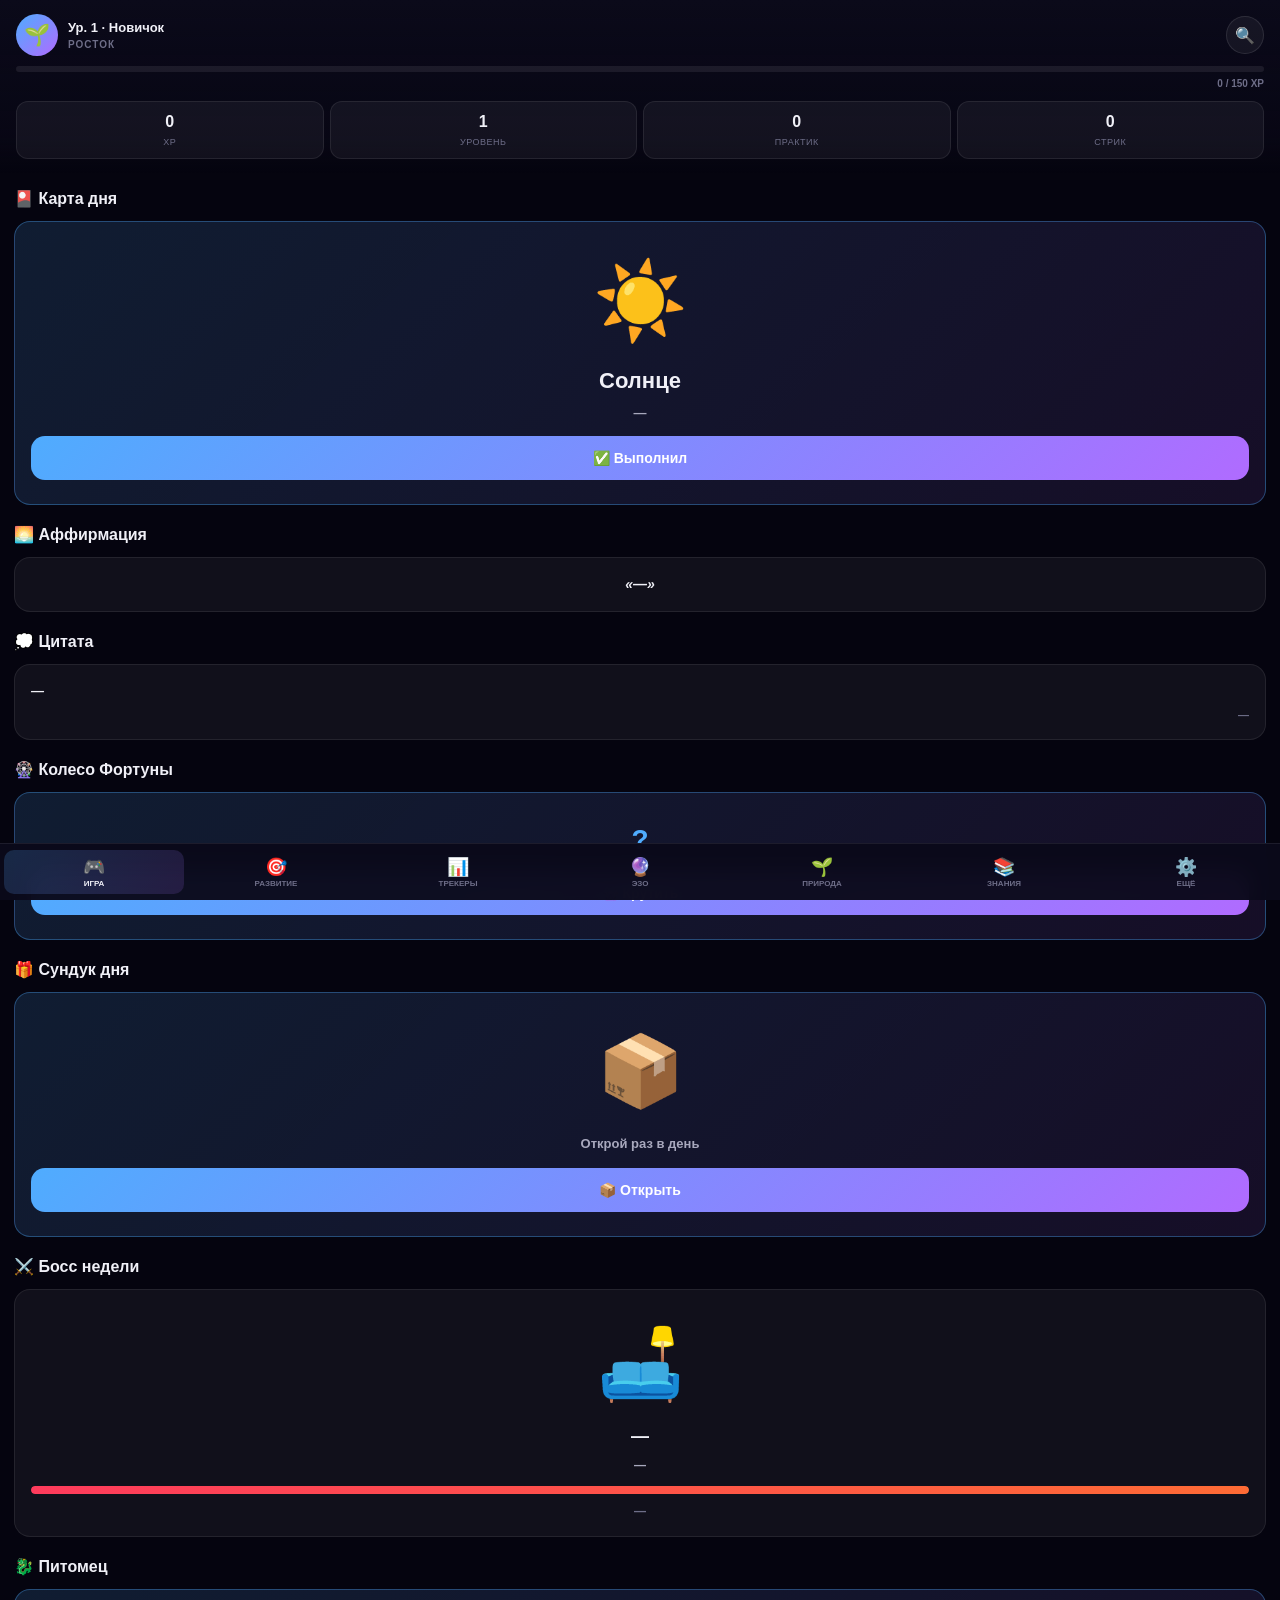
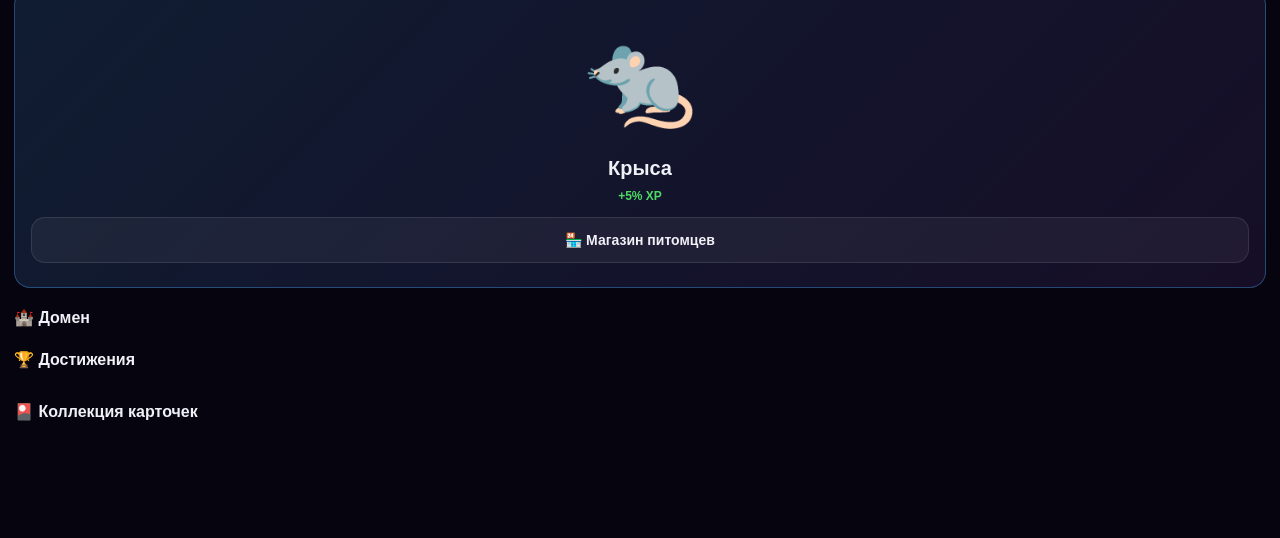
==== commit 09c500c0: "Create index.html" ====
--- a/index.html
+++ b/index.html
@@ -2,129 +2,2694 @@
 <html lang="ru">
 <head>
 <meta charset="UTF-8">
-<meta name="viewport" content="width=device-width, initial-scale=1.0">
+<meta name="viewport" content="width=device-width,initial-scale=1.0,viewport-fit=cover">
+<meta name="theme-color" content="#05040f">
+<meta name="apple-mobile-web-app-capable" content="yes">
 <title>Путь 16</title>
 <style>
-* { box-sizing: border-box; margin: 0; padding: 0; }
-body {
-  background: #05040f;
-  color: #f0f0f7;
-  font-family: -apple-system, BlinkMacSystemFont, sans-serif;
-  padding: 20px;
-  min-height: 100vh;
-  line-height: 1.5;
-}
-h1 { font-size: 24px; color: #4facfe; margin-bottom: 16px; }
-.box {
-  background: rgba(255,255,255,0.05);
-  border: 1px solid rgba(255,255,255,0.1);
-  border-radius: 16px;
-  padding: 16px;
-  margin-bottom: 12px;
-}
-.btn {
-  display: block;
-  width: 100%;
-  padding: 14px;
-  background: linear-gradient(135deg, #4facfe, #b06bff);
-  color: #fff;
-  border: none;
-  border-radius: 14px;
-  font-size: 14px;
-  font-weight: 800;
-  margin-bottom: 8px;
-  cursor: pointer;
-}
-.ok { color: #4cd964; font-weight: 700; }
-.err { color: #ff3b5c; font-weight: 700; }
-#log { font-size: 13px; line-height: 1.7; margin-top: 12px; }
-#log div { margin: 4px 0; }
+*{box-sizing:border-box;margin:0;padding:0;-webkit-tap-highlight-color:transparent}
+body{background:#05040f;color:#f0f0f7;font-family:-apple-system,BlinkMacSystemFont,'SF Pro Display',sans-serif;min-height:100vh;min-height:100dvh;line-height:1.5;padding-bottom:90px;overflow-x:hidden}
+#loading{position:fixed;inset:0;background:#05040f;display:flex;flex-direction:column;align-items:center;justify-content:center;gap:20px;z-index:9999;transition:opacity .4s}
+.spinner{width:50px;height:50px;border:3px solid rgba(255,255,255,.1);border-top-color:#4facfe;border-radius:50%;animation:spin 1s linear infinite}
+@keyframes spin{to{transform:rotate(360deg)}}
+#loading p{font-size:13px;color:#6e6e88;font-weight:700;letter-spacing:1px}
+.hidden{display:none!important}
+.header{padding:14px 16px;padding-top:calc(14px + env(safe-area-inset-top,0px));background:linear-gradient(180deg,#0b0a1a 0%,rgba(11,10,26,.5) 80%,transparent 100%);position:sticky;top:0;z-index:10}
+.header-top{display:flex;align-items:center;gap:10px;margin-bottom:10px}
+.avatar{width:42px;height:42px;border-radius:50%;background:linear-gradient(135deg,#4facfe,#b06bff);display:flex;align-items:center;justify-content:center;font-size:21px;flex-shrink:0;cursor:pointer}
+.level-info{flex:1;min-width:0}
+.level-badge{font-size:13px;font-weight:800}
+.rank-title{font-size:10px;font-weight:700;color:#6e6e88;text-transform:uppercase;letter-spacing:1px}
+.search-btn{width:38px;height:38px;border-radius:50%;background:rgba(255,255,255,.05);border:1px solid rgba(255,255,255,.1);font-size:16px;color:#f0f0f7;cursor:pointer}
+.xp-bar{height:6px;background:rgba(255,255,255,.08);border-radius:999px;overflow:hidden;margin-bottom:4px}
+.xp-fill{height:100%;background:linear-gradient(90deg,#4facfe,#b06bff);border-radius:999px;transition:width .4s;width:0%}
+.xp-text{font-size:10px;color:#6e6e88;font-weight:700;text-align:right}
+.stats{display:grid;grid-template-columns:repeat(4,1fr);gap:6px;margin-top:10px}
+.stat{background:rgba(255,255,255,.05);border:1px solid rgba(255,255,255,.08);border-radius:12px;padding:8px 3px;text-align:center}
+.stat-value{font-size:16px;font-weight:900}
+.stat-label{font-size:9px;color:#6e6e88;text-transform:uppercase;letter-spacing:.5px;margin-top:2px}
+.main{padding:14px}
+.page{display:none}
+.page.active{display:block;animation:pageIn .25s ease}
+@keyframes pageIn{from{opacity:0;transform:translateY(8px)}to{opacity:1;transform:translateY(0)}}
+.section-title{font-size:16px;font-weight:900;margin:18px 0 10px}
+.section-title:first-child{margin-top:0}
+.info-text{font-size:12px;color:#6e6e88;font-weight:600;margin-bottom:12px;line-height:1.5}
+.card{background:rgba(255,255,255,.05);border:1px solid rgba(255,255,255,.08);border-radius:16px;padding:16px;margin-bottom:12px}
+.card.primary{background:linear-gradient(135deg,rgba(79,172,254,.15),rgba(176,107,255,.1));border-color:rgba(79,172,254,.35)}
+.btn{display:block;width:100%;padding:14px;background:linear-gradient(135deg,#4facfe,#b06bff);color:#fff;border:none;border-radius:14px;font-size:14px;font-weight:800;cursor:pointer;margin-bottom:8px;font-family:inherit}
+.btn:active{transform:scale(.98)}
+.btn.ghost{background:rgba(255,255,255,.05);border:1px solid rgba(255,255,255,.1);color:#f0f0f7}
+.btn.danger{background:rgba(255,59,92,.15);border:1px solid rgba(255,59,92,.4);color:#ff3b5c}
+.btn:disabled{opacity:.5;cursor:not-allowed}
+.btn.small{padding:8px 14px;width:auto;font-size:12px;border-radius:10px;display:inline-block;margin:0}
+.menu{position:fixed;bottom:0;left:0;right:0;display:grid;grid-template-columns:repeat(7,1fr);gap:2px;padding:6px 4px;padding-bottom:calc(6px + env(safe-area-inset-bottom,0px));background:rgba(11,10,26,.97);border-top:1px solid rgba(255,255,255,.08);z-index:100;backdrop-filter:blur(10px)}
+.menu-btn{background:none;border:none;color:#6e6e88;font-size:18px;padding:6px 2px;border-radius:10px;display:flex;flex-direction:column;align-items:center;gap:1px;cursor:pointer;font-family:inherit}
+.menu-btn.active{color:#f0f0f7;background:linear-gradient(135deg,rgba(79,172,254,.2),rgba(176,107,255,.15))}
+.menu-btn span{font-size:8px;font-weight:800;text-transform:uppercase}
+.toast{position:fixed;left:50%;bottom:110px;transform:translateX(-50%) translateY(20px);background:rgba(20,20,35,.96);border:1px solid rgba(255,255,255,.1);color:#fff;padding:12px 20px;border-radius:999px;font-size:13px;font-weight:800;z-index:200;opacity:0;pointer-events:none;transition:all .25s;white-space:nowrap;max-width:calc(100vw - 40px);overflow:hidden;text-overflow:ellipsis}
+.toast.show{opacity:1;transform:translateX(-50%) translateY(0)}
+.pbar{height:8px;background:rgba(255,255,255,.08);border-radius:999px;overflow:hidden;margin:8px 0}
+.pbar-fill{height:100%;background:linear-gradient(90deg,#4facfe,#b06bff);border-radius:999px;transition:width .3s}
+.item{display:flex;gap:12px;align-items:center;padding:14px;background:rgba(255,255,255,.05);border:1px solid rgba(255,255,255,.08);border-radius:16px;margin-bottom:10px}
+.item-icon{font-size:30px;flex-shrink:0}
+.item-body{flex:1;min-width:0}
+.item-title{font-size:14px;font-weight:800;margin-bottom:2px}
+.item-desc{font-size:11px;color:#a8a8bd;font-weight:600}
+.item-xp{font-size:11px;color:#4cd964;font-weight:800;margin-top:4px}
+.item-btn{padding:8px 14px;border-radius:10px;background:rgba(176,107,255,.2);border:1px solid rgba(176,107,255,.4);color:#b06bff;font-weight:800;font-size:12px;cursor:pointer;font-family:inherit;flex-shrink:0}
+.item-btn.done{background:rgba(76,217,100,.2);border-color:rgba(76,217,100,.4);color:#4cd964}
+.big-number{font-size:56px;font-weight:900;text-align:center;background:linear-gradient(90deg,#4facfe,#b06bff);-webkit-background-clip:text;background-clip:text;-webkit-text-fill-color:transparent;margin:14px 0}
+.grid2{display:grid;grid-template-columns:repeat(2,1fr);gap:10px}
+.grid3{display:grid;grid-template-columns:repeat(3,1fr);gap:8px}
+.grid4{display:grid;grid-template-columns:repeat(4,1fr);gap:8px}
+.theme-opt{background:rgba(255,255,255,.05);border:2px solid rgba(255,255,255,.08);border-radius:14px;padding:10px 4px;text-align:center;font-size:10px;font-weight:800;cursor:pointer;color:#f0f0f7;font-family:inherit}
+.theme-opt.active{border-color:#4facfe;background:rgba(79,172,254,.12)}
+.theme-opt .ico{font-size:22px;display:block;margin-bottom:4px}
+input,textarea,select{width:100%;padding:12px 14px;border-radius:12px;background:rgba(255,255,255,.05);border:1px solid rgba(255,255,255,.1);color:#f0f0f7;font-size:14px;font-weight:600;outline:none;font-family:inherit;margin-bottom:10px}
+input::placeholder{color:#6e6e88}
+.kb-search{margin-bottom:12px}
+.modal{position:fixed;inset:0;z-index:2000;background:rgba(5,4,15,.85);display:none;align-items:flex-end;justify-content:center;overflow-y:auto;backdrop-filter:blur(8px)}
+.modal.show{display:flex}
+.modal-content{background:linear-gradient(180deg,#121028,#0b0a1a);border:1px solid rgba(255,255,255,.08);border-radius:24px 24px 0 0;padding:22px 18px calc(22px + env(safe-area-inset-bottom,0px));width:100%;max-width:600px;max-height:92vh;overflow-y:auto}
+.modal-content h2{font-size:20px;font-weight:900;margin-bottom:14px}
+.ach-grid{display:grid;grid-template-columns:repeat(auto-fill,minmax(88px,1fr));gap:8px}
+.ach-item{background:rgba(255,255,255,.05);border:1px solid rgba(255,255,255,.08);border-radius:14px;padding:12px 6px;text-align:center}
+.ach-item.locked{opacity:.35}
+.ach-item.unlocked{border-color:rgba(255,209,102,.5)}
+.ach-item-icon{font-size:26px;margin-bottom:4px}
+.ach-item-name{font-size:10px;font-weight:800;line-height:1.3}
+.tag{display:inline-block;font-size:10px;font-weight:800;padding:4px 10px;border-radius:999px;margin:2px 3px 0 0}
+.tag.blue{background:rgba(79,172,254,.15);color:#4facfe}
+.tag.purple{background:rgba(176,107,255,.15);color:#b06bff}
+.tag.green{background:rgba(76,217,100,.15);color:#4cd964}
+.tag.gold{background:rgba(255,209,102,.15);color:#ffd166}
+.tag.red{background:rgba(255,59,92,.15);color:#ff3b5c}
 </style>
 </head>
 <body>
 
-<h1 id="title">Загрузка...</h1>
-
-<div class="box">
-  <button class="btn" onclick="test1()">Тест 1: JS работает?</button>
-  <button class="btn" onclick="test2()">Тест 2: сохранение работает?</button>
-  <button class="btn" onclick="test3()">Тест 3: показать контент</button>
+<div id="loading"><div class="spinner"></div><p>Загрузка Пути 16...</p></div>
+
+<div class="header">
+  <div class="header-top">
+    <div class="avatar" id="avatar" onclick="openProfile()">🌱</div>
+    <div class="level-info">
+      <div class="level-badge" id="levelBadge">Ур. 1 · Новичок</div>
+      <div class="rank-title" id="rankTitle">Росток</div>
+    </div>
+    <button class="search-btn" onclick="openSearch()">🔍</button>
+  </div>
+  <div class="xp-bar"><div class="xp-fill" id="xpFill"></div></div>
+  <div class="xp-text" id="xpText">0 / 150 XP</div>
+  <div class="stats">
+    <div class="stat"><div class="stat-value" id="statXp">0</div><div class="stat-label">XP</div></div>
+    <div class="stat"><div class="stat-value" id="statLevel">1</div><div class="stat-label">Уровень</div></div>
+    <div class="stat"><div class="stat-value" id="statPrac">0</div><div class="stat-label">Практик</div></div>
+    <div class="stat"><div class="stat-value" id="statStreak">0</div><div class="stat-label">Стрик</div></div>
+  </div>
 </div>
 
-<div class="box" id="content" style="display:none">
-  <div style="font-size:16px;font-weight:900;color:#4cd964;margin-bottom:8px">✅ Контент показан!</div>
-  <div style="font-size:13px;color:#a8a8bd">Если ты это видишь — база работает. Значит можно строить приложение.</div>
+<div class="main">
+
+<!-- ИГРА -->
+<div class="page active" id="page-game">
+  <div class="section-title">🎴 Карта дня</div>
+  <div class="card primary" style="text-align:center">
+    <div id="fateIcon" style="font-size:76px;margin:6px 0">☀️</div>
+    <div id="fateName" style="font-size:22px;font-weight:900;margin-bottom:6px">Солнце</div>
+    <div id="fateTask" style="font-size:13px;color:#a8a8bd;font-weight:600;margin-bottom:14px">—</div>
+    <button class="btn" id="fateBtn" onclick="completeFate()">✅ Выполнил</button>
+  </div>
+  <div class="section-title">🌅 Аффирмация</div>
+  <div class="card" style="text-align:center"><div id="affirm" style="font-size:14px;font-weight:800;font-style:italic">«—»</div></div>
+  <div class="section-title">💭 Цитата</div>
+  <div class="card"><div id="quoteText" style="font-size:13px;font-style:italic;font-weight:600;margin-bottom:6px">—</div><div id="quoteAuth" style="font-size:11px;color:#6e6e88;text-align:right;font-weight:800">—</div></div>
+  <div class="section-title">🎡 Колесо Фортуны</div>
+  <div class="card primary" style="text-align:center">
+    <div id="wheelPrize" style="font-size:28px;font-weight:900;margin:10px 0;color:#4facfe">?</div>
+    <button class="btn" id="wheelBtn" onclick="spinWheel()">🎡 Крутить</button>
+  </div>
+  <div class="section-title">🎁 Сундук дня</div>
+  <div class="card primary" style="text-align:center">
+    <div id="chestIcon" style="font-size:70px;margin:10px 0">📦</div>
+    <div id="chestState" style="font-size:13px;color:#a8a8bd;font-weight:600;margin-bottom:14px">Открой раз в день</div>
+    <button class="btn" id="chestBtn" onclick="openChest()">📦 Открыть</button>
+  </div>
+  <div class="section-title">⚔️ Босс недели</div>
+  <div class="card" style="text-align:center">
+    <div id="bossIcon" style="font-size:70px;margin:6px 0">🛋️</div>
+    <div id="bossName" style="font-size:18px;font-weight:900;margin-bottom:6px">—</div>
+    <div id="bossDesc" style="font-size:12px;color:#a8a8bd;font-weight:600;margin-bottom:12px">—</div>
+    <div class="pbar"><div class="pbar-fill" id="bossHpFill" style="width:100%;background:linear-gradient(90deg,#ff3b5c,#ff6b35)"></div></div>
+    <div id="bossHpText" style="font-size:12px;color:#6e6e88;font-weight:800">—</div>
+  </div>
+  <div class="section-title">🐉 Питомец</div>
+  <div class="card primary" style="text-align:center">
+    <div id="petIcon" style="font-size:90px;margin:6px 0">🐀</div>
+    <div id="petName" style="font-size:20px;font-weight:900;margin-bottom:4px">Крыса</div>
+    <div id="petBonus" style="font-size:12px;color:#4cd964;font-weight:800;margin-bottom:12px">+5% XP</div>
+    <button class="btn ghost" onclick="openPetShop()">🏪 Магазин питомцев</button>
+  </div>
+  <div class="section-title">🏰 Домен</div>
+  <div id="domainList"></div>
+  <div class="section-title">🏆 Достижения</div>
+  <div class="ach-grid" id="achList"></div>
+  <div class="section-title">🎴 Коллекция карточек</div>
+  <div id="cardsList"></div>
 </div>
 
-<div id="log"></div>
-
+<!-- РАЗВИТИЕ -->
+<div class="page" id="page-develop">
+  <div class="section-title">📋 Практики</div>
+  <div class="info-text">Кулдаун 9ч · Максимум 2 в день · Уровни за 5 выполнений</div>
+  <div id="practList"></div>
+  <div class="section-title">⚔️ Квесты дня</div>
+  <div id="questsList"></div>
+  <div class="section-title">🎓 Курсы</div>
+  <div id="coursesList"></div>
+  <div class="section-title">🔥 Аскезы</div>
+  <div id="askesisList"></div>
+  <div class="section-title">🚧 Преграды</div>
+  <div id="barriersList"></div>
+  <div class="section-title">🌌 Путь Пробуждения</div>
+  <div id="pathBox"></div>
+</div>
+
+<!-- ТРЕКЕРЫ -->
+<div class="page" id="page-track">
+  <div class="section-title">📅 Привычки</div>
+  <div id="habitsList"></div>
+  <div class="section-title">😊 Настроение</div>
+  <div id="moodCalendar"></divName>
+  <div class="section-title"">⚖️ Вес</div>
+  <div id="weightBox"></div>
+  <div class="section-title">💰 Финансы</div>
+  <div id="financeBox"></div>
+  <div class="section-title">🎯 Цели</div>
+  <div id="goalsBox"></div>
+  <div class="section-title">➕ Новая цель</div>
+  <div class="card">
+    <input id="goalInput" placeholder="Название цели" maxlength="60">
+    <button class="btn" onclick="addGoal()">➕ Создать</button>
+  </div>
+</div>
+
+<!-- ЭЗОТЕРИКА -->
+<div class="page" id="page-eso">
+  <div class="section-title">ᚱ Руна дня</div>
+  <div class="card primary" style="text-align:center">
+    <div id="runeIcon" style="font-size:100px;line-height:1;color:#4facfe">ᚠ</div>
+    <div id="rune style="font-size:20px;font-weight:900;margin:10px 0 6px">—</div>
+    <div id="runeMean" style="font-size:13px;color:#a8a8bd;font-weight:600">—</div>
+  </div>
+  <div class="section-title">💎 Камень дня</div>
+  <div class="card primary" style="text-align:center">
+    <div id="stoneIcon" style="font-size:70px;margin:8px 0">💎</div>
+    <div id="stoneName" style="font-size:20px;font-weight:900;margin-bottom:6px">—</div>
+    <div id="stoneProps" style="font-size:13px;color:#a8a8bd;font-weight:600">—</div>
+  </div>
+  <div class="section-title">🌙 Луна</div>
+  <div class="card primary" style="text-align:center">
+    <div id="moonIcon" style="font-size:70px;margin:8px 0">🌑</div>
+    <div id="moonName" style="font-size:20px;font-weight:900;margin-bottom:6px">—</div>
+    <div id="moonEffect" style="font-size:13px;color:#a8a8bd;font-weight:600">—</div>
+  </div>
+  <div class="section-title">🎨 Цвет дня</div>
+  <div class="card" style="text-align:center">
+    <div id="colorCircle" style="width:110px;height:110px;border-radius:50%;margin:0 auto 12px;background:#FFD700"></div>
+    <div id="colorName" style="font-size:16px;font-weight:900">—</div>
+    <div id="colorPlanet" style="font-size:12px;color:#6e6e88;font-weight:700;margin-top:4px">—</div>
+  </div>
+  <div class="section-title">🎱 Шар Да / Нет</div>
+  <div class="card primary" style="text-align:center">
+    <div id="ballAnswer" style="font-size:22px;font-weight:900;margin:20px 0;min-height:30px">🎱</div>
+    <button class="btn" onclick="askBall()">Задать вопрос</button>
+  </div>
+  <div class="section-title">✨ Гороскоп</div>
+  <div class="card">
+    <div class="info-text">Заполни дату рождения в профиле, чтобы видеть свой знак.</div>
+    <div id="zodiacBox"></div>
+  </div>
+</div>
+
+<!-- ПРИРОДА -->
+<div class="page" id="page-nature">
+  <div class="section-title">🌱 Сад</div>
+  <div id="gardenList"></div>
+  <div class="section-title">🐝 Пасека</div>
+  <div id="beesBox"></div>
+  <div class="section-title">🍄 Грибница</div>
+  <div id="mushroomsBox"></div>
+  <div class="section-title">🌿 Травы</div>
+  <div id="herbsList"></div>
+</div>
+
+<!-- ЗНАНИЯ -->
+<div class="page" id="page-know">
+  <div class="section-title">📖 Библиотека</div>
+  <div id="booksList"></div>
+  <div class="section-title">📚 База знаний</div>
+  <div id="knowledgeList"></div>
+  <div class="section-title">💚 Здоровье</div>
+  <div id="healthList"></div>
+  <div class="section-title">🔮 Эзотерика-словарь</div>
+  <div id="esoKbList"></div>
+</div>
+
+<!-- ЕЩЁ -->
+<div class="page" id="page-more">
+  <div class="section-title">👤 Профиль</div>
+  <div id="profileBox"></div>
+  <div class="section-title">💭 Рефлексия дня</div>
+  <div id="reflectionBox"></div>
+  <div class="section-title">🏆 Дневник побед</div>
+  <div id="winsBox"></div>
+  <div class="section-title">🙏 Благодарность</div>
+  <div id="gratBox"></div>
+  <div class="section-title">💡 Инсайты</div>
+  <div id="insightsBox"></div>
+  <div class="section-title">📊 Аналитика</div>
+  <div id="analyticsBox"></div>
+  <div class="section-title">⚙️ Настройки</div>
+  <div id="settingsBox"></div>
+</div>
+
+</div>
+
+<div class="menu">
+<button class="menu-btn active" data-page="game" onclick="switchPage('game')">🎮<span>Игра</span></button>
+<button class="menu-btn" data-page="develop" onclick="switchPage('develop')">🎯<span>Развитие</span></button>
+<button class="menu-btn" data-page="track" onclick="switchPage('track')">📊<span>Трекеры</span></button>
+<button class="menu-btn" data-page="eso" onclick="switchPage('eso')">🔮<span>Эзо</span></button>
+<button class="menu-btn" data-page="nature" onclick="switchPage('nature')">🌱<span>Природа</span></button>
+<button class="menu-btn" data-page="know" onclick="switchPage('know')">📚<span>Знания</span></button>
+<button class="menu-btn" data-page="more" onclick="switchPage('more')">⚙️<span>Ещё</span></button>
+</div>
+
+<div class="toast" id="toast"></div>
+
+<div class="modal" id="modal"><div class="modal-content" id="modalContent"></div></div>
 <script>
 'use strict';
 
-/* Логирование */
-var logEl = document.getElementById('log');
-function log(msg, cls) {
-  var d = document.createElement('div');
-  if (cls) d.className = cls;
-  d.textContent = msg;
-  logEl.appendChild(d);
-}
-
-/* Ловим ошибки */
-window.onerror = function(msg, url, line) {
-  log('❌ Ошибка: ' + msg + ' (строка ' + line + ')', 'err');
+/* ============ КОНСТАНТЫ ============ */
+var SAVE_KEY='put16_save_v1';
+var XP_BASE=150;
+var XP_STEP=50;
+var COOLDOWN_H=9;
+var MAX_PRAC_DAY=2;
+var PRAC_LEVEL_EVERY=5;
+
+var RANKS=[
+{min:1,icon:'🌱',name:'Росток'},{min:3,icon:'🌿',name:'Побег'},{min:5,icon:'🌳',name:'Дерево'},
+{min:8,icon:'⭐',name:'Звезда'},{min:12,icon:'💫',name:'Комета'},{min:18,icon:'🌟',name:'Свет'},
+{min:25,icon:'🔥',name:'Огонь'},{min:35,icon:'⚡',name:'Молния'},{min:50,icon:'👑',name:'Владыка'}
+];
+var TITLES=['Новичок','Искатель','Ученик','Практик','Странник','Воин','Мастер','Мудрец','Хранитель','Проводник','Творец','Легенда'];
+
+var PRACTICES=[
+{id:'meditation',icon:'🧘',name:'Медитация',cat:'mind',desc:'10 минут тишины',xp:25,sec:600},
+{id:'breath',icon:'🌬️',name:'Дыхание 4-7-8',cat:'breath',desc:'Успокоение',xp:15,sec:180},
+{id:'cold',icon:'🚿',name:'Холодный душ',cat:'body',desc:'Закалка',xp:30,sec:120},
+{id:'sport',icon:'💪',name:'Тренировка',cat:'body',desc:'Любая нагрузка',xp:35,sec:1800},
+{id:'read',icon:'📖',name:'Чтение',cat:'mind',desc:'20 минут',xp:20,sec:1200},
+{id:'journal',icon:'📝',name:'Дневник',cat:'mind',desc:'Записать мысли',xp:20,sec:600},
+{id:'walk',icon:'🚶',name:'Прогулка',cat:'body',desc:'30 минут',xp:25,sec:1800},
+{id:'water',icon:'💧',name:'Вода 2л',cat:'health',desc:'За день',xp:15,sec:5},
+{id:'nosugar',icon:'🚫',name:'Без сахара',cat:'health',desc:'Целый день',xp:30,sec:5},
+{id:'gratitude',icon:'🙏',name:'Благодарность',cat:'spirit',desc:'3 вещи',xp:20,sec:300},
+{id:'affirm',icon:'✨',name:'Аффирмация',cat:'spirit',desc:'Вслух',xp:15,sec:60},
+{id:'plan',icon:'📋',name:'План дня',cat:'disc',desc:'Утром',xp:20,sec:300},
+{id:'nophone',icon:'📵',name:'Без телефона',cat:'disc',desc:'1 час',xp:25,sec:3600},
+{id:'stretch',icon:'🤸',name:'Растяжка',cat:'body',desc:'15 минут',xp:20,sec:900},
+{id:'sleep',icon:'😴',name:'Режим сна',cat:'health',desc:'До 23:00',xp:30,sec:5}
+];
+var CAT_NAMES={mind:'Разум',body:'Тело',breath:'Дыхание',health:'Здоровье',spirit:'Дух',disc:'Дисциплина'};
+
+var FATE=[
+{icon:'☀️',name:'Солнце',task:'Улыбнись 5 незнакомцам',xp:30},
+{icon:'🌙',name:'Луна',task:'10 минут тишины',xp:25},
+{icon:'⭐',name:'Звезда',task:'Запиши 3 мечты',xp:20},
+{icon:'⚔️',name:'Воитель',task:'Сделай отложенное',xp:35},
+{icon:'👑',name:'Король',task:'Помоги кому-то',xp:30},
+{icon:'🔮',name:'Маг',task:'Сделай новое',xp:35},
+{icon:'💗',name:'Влюблённый',task:'Скажи «люблю»',xp:25},
+{icon:'🤱',name:'Мать',task:'Позаботься о себе',xp:25},
+{icon:'🌿',name:'Целитель',task:'Отдохни без вины',xp:30},
+{icon:'🕯️',name:'Отшельник',task:'Побудь один 30 мин',xp:25},
+{icon:'🎭',name:'Шут',task:'Сделай смешное',xp:20},
+{icon:'💀',name:'Смерть',task:'Выброси одну вещь',xp:30},
+{icon:'🗼',name:'Башня',task:'Сложный выбор',xp:35},
+{icon:'😈',name:'Дьявол',task:'Откажись от привычки',xp:35},
+{icon:'📯',name:'Суд',task:'Скажи правду',xp:30},
+{icon:'🎡',name:'Колесо',task:'Рискни в малом',xp:25},
+{icon:'🌍',name:'Мир',task:'Заверши начатое',xp:35},
+{icon:'⚖️',name:'Справедливость',task:'Восстанови баланс',xp:30},
+{icon:'📜',name:'Жрица',task:'Прочти 10 страниц',xp:25},
+{icon:'🏛️',name:'Император',task:'Составь план',xp:30},
+{icon:'⛪',name:'Иерофант',task:'Научи кого-то',xp:30},
+{icon:'🛞',name:'Колесница',task:'10000 шагов',xp:30},
+{icon:'🦁',name:'Сила',task:'Тренировка до отказа',xp:40},
+{icon:'🏺',name:'Умеренность',task:'Не спеши',xp:25}
+];
+
+var AFFIRMATIONS=[
+'Я — творец своей реальности','Каждый день я становлюсь лучше','Я достоин любви и уважения',
+'Моё спокойствие — моя сила','Я выбираю радость здесь и сейчас','Я отпускаю то, что не служит мне',
+'Во мне есть всё для успеха','Я благодарен за этот день','Мои мысли создают мою жизнь',
+'Я сильнее, чем думаю','Я иду своим путём','Сегодня — лучший день','Я выбираю себя',
+'Мой путь уникален','Я способен на большее','Здоровье крепнет','Я притягиваю хорошее',
+'Спокойствие непоколебимо','Каждое препятствие — урок','Моё тело — мой дом'
+];
+
+var MANTRAS=[
+{text:'ОМ',mean:'Первичный звук вселенной'},
+{text:'СО ХАМ',mean:'Я есть То'},
+{text:'ОМ МАНИ ПАДМЕ ХУМ',mean:'Сочувствие и мудрость'},
+{text:'ЯМ',mean:'Мантра сердца'},
+{text:'ХАМ',mean:'Мантра горла'},
+{text:'ВАМ',mean:'Мантра воды'},
+{text:'ЛАМ',mean:'Мантра земли'},
+{text:'РАМ',mean:'Мантра огня'},
+{text:'ШИВАЙЯ',mean:'Внутренний покой'},
+{text:'ГАТЭ ГАТЭ',mean:'За пределы'}
+];
+
+var QUOTES=[
+{text:'Путь в тысячу ли начинается с шага.',author:'Лао-цзы'},
+{text:'Мы то, что мы делаем постоянно.',author:'Аристотель'},
+{text:'Знание — сила.',author:'Бэкон'},
+{text:'Кто владеет собой, владеет миром.',author:'Сенека'},
+{text:'Дисциплина — это свобода.',author:'Джим Рон'},
+{text:'Сначала привычки, потом они создают тебя.',author:'Драйден'},
+{text:'Меняй себя — мир изменится.',author:'Мудрость'},
+{text:'Счастье — это не цель, а путь.',author:'Неизвестный'},
+{text:'Рискни идти далеко.',author:'Элиот'},
+{text:'Будь изменением.',author:'Ганди'}
+];
+
+var QUESTS_POOL=[
+{id:'q1',icon:'🚶',text:'Прогулка 30 минут',xp:30},
+{id:'q2',icon:'💧',text:'Выпить 2 л воды',xp:25},
+{id:'q3',icon:'📖',text:'Прочитать 20 страниц',xp:30},
+{id:'q4',icon:'🧘',text:'Медитация 10 минут',xp:35},
+{id:'q5',icon:'💪',text:'Тренировка 30 минут',xp:40},
+{id:'q6',icon:'📵',text:'Час без соцсетей',xp:30},
+{id:'q7',icon:'🙏',text:'3 благодарности',xp:20},
+{id:'q8',icon:'📋',text:'Составить план',xp:25},
+{id:'q9',icon:'🌅',text:'Встать до 7 утра',xp:35},
+{id:'q10',icon:'😴',text:'Лечь до 23:00',xp:30},
+{id:'q11',icon:'🥦',text:'3 порции овощей',xp:25},
+{id:'q12',icon:'📝',text:'Записать мысли',xp:25},
+{id:'q13',icon:'🚿',text:'Холодный душ',xp:40},
+{id:'q14',icon:'🤸',text:'Растяжка 15 минут',xp:25},
+{id:'q15',icon:'📴',text:'2 часа без телефона',xp:35}
+];
+
+var COURSES=[
+{id:'c1',icon:'🧘',name:'21 день медитации',days:21,xp:50,desc:'10 минут в день'},
+{id:'c2',icon:'🚿',name:'30 дней холода',days:30,xp:60,desc:'Холодный душ'},
+{id:'c3',icon:'📖',name:'14 дней чтения',days:14,xp:40,desc:'20 страниц'},
+{id:'c4',icon:'💪',name:'30 дней спорта',days:30,xp:70,desc:'20+ минут'},
+{id:'c5',icon:'🚫',name:'7 дней без сахара',days:7,xp:80,desc:'Полный отказ'},
+{id:'c6',icon:'🌅',name:'21 день подъёма',days:21,xp:60,desc:'Вставать в 6:00'}
+];
+
+var ASKESIS=[
+{id:'a1',icon:'🍬',name:'Без сахара',days:7,xp:200,desc:'Не есть сладкое'},
+{id:'a2',icon:'📵',name:'Без соцсетей',days:7,xp:200,desc:'Никаких соцсетей'},
+{id:'a3',icon:'🍷',name:'Без алкоголя',days:14,xp:300,desc:'Полный отказ'},
+{id:'a4',icon:'☕',name:'Без кофеина',days:7,xp:180,desc:'Ни кофе, ни чая'},
+{id:'a5',icon:'🥩',name:'Без мяса',days:7,xp:200,desc:'Вегетарианство'},
+{id:'a6',icon:'🤐',name:'Молчание',days:3,xp:250,desc:'Утром/вечером'},
+{id:'a7',icon:'🚿',name:'Холодный душ',days:30,xp:500,desc:'Каждое утро'}
+];
+
+var BARRIERS=[
+{id:'b1',icon:'🛋️',name:'Лень',xp:50,desc:'Сделай отложенное'},
+{id:'b2',icon:'😨',name:'Страх',xp:60,desc:'Сделай страшное'},
+{id:'b3',icon:'😡',name:'Гнев',xp:60,desc:'Сохрани спокойствие'},
+{id:'b4',icon:'🦚',name:'Гордыня',xp:55,desc:'Попроси прощения'},
+{id:'b5',icon:'💰',name:'Жадность',xp:55,desc:'Отдай ценное'},
+{id:'b6',icon:'👁️',name:'Зависть',xp:50,desc:'Порадуйся за другого'},
+{id:'b7',icon:'🍔',name:'Обжорство',xp:50,desc:'Лёгкая еда'},
+{id:'b8',icon:'💋',name:'Похоть',xp:60,desc:'Воздержание'}
+];
+
+var BOSSES=[
+{id:'boss1',icon:'🛋️',name:'Повелитель Лени',hp:500,xp:300,desc:'Победи действием'},
+{id:'boss2',icon:'😱',name:'Тень Страха',hp:600,xp:350,desc:'Посмотри в глаза'},
+{id:'boss3',icon:'🔥',name:'Пламя Гнева',hp:550,xp:320,desc:'Укроти пламя'},
+{id:'boss4',icon:'👑',name:'Корона Гордыни',hp:520,xp:310,desc:'Смири себя'},
+{id:'boss5',icon:'🐲',name:'Золотой Дракон',hp:650,xp:380,desc:'Отпусти'},
+{id:'boss6',icon:'💚',name:'Зелёный Глаз',hp:480,xp:290,desc:'Порадуйся'},
+{id:'boss7',icon:'🍔',name:'Пожиратель',hp:560,xp:330,desc:'Укроти голод'},
+{id:'boss8',icon:'🧜',name:'Сирена',hp:580,xp:340,desc:'Не поддайся'}
+];
+
+var PETS=[
+{id:'rat',icon:'🐀',name:'Крыса',price:0,desc:'Ум',bonus:'+5% XP'},
+{id:'ox',icon:'🐂',name:'Бык',price:0,desc:'Сила',bonus:'+10% стрик'},
+{id:'tiger',icon:'🐯',name:'Тигр',price:200,desc:'Смелость',bonus:'+10% квесты'},
+{id:'rabbit',icon:'🐰',name:'Кролик',price:200,desc:'Скорость',bonus:'+10% практики'},
+{id:'dragon',icon:'🐉',name:'Дракон',price:500,desc:'Величие',bonus:'+15% XP'},
+{id:'snake',icon:'🐍',name:'Змея',price:350,desc:'Мудрость',bonus:'+10% эзо'},
+{id:'horse',icon:'🐴',name:'Лошадь',price:250,desc:'Свобода',bonus:'+10% путь'},
+{id:'goat',icon:'🐐',name:'Коза',price:200,desc:'Творчество',bonus:'+10% баланс'},
+{id:'monkey',icon:'🐒',name:'Обезьяна',price:300,desc:'Ловкость',bonus:'+10% сундуки'},
+{id:'rooster',icon:'🐓',name:'Петух',price:250,desc:'Точность',bonus:'+10% цели'},
+{id:'dog',icon:'🐕',name:'Собака',price:300,desc:'Верность',bonus:'+10% достижения'},
+{id:'pig',icon:'🐷',name:'Свинья',price:200,desc:'Изобилие',bonus:'+10% финансы'}
+];
+
+var COLL_CARDS=[
+{id:'cc1',icon:'🌱',name:'Росток',rarity:'common'},
+{id:'cc2',icon:'🌿',name:'Побег',rarity:'common'},
+{id:'cc3',icon:'🌳',name:'Дерево',rarity:'uncommon'},
+{id:'cc4',icon:'🌸',name:'Цветение',rarity:'uncommon'},
+{id:'cc5',icon:'🔥',name:'Огонь',rarity:'rare'},
+{id:'cc6',icon:'⚡',name:'Молния',rarity:'rare'},
+{id:'cc7',icon:'🌟',name:'Звезда',rarity:'epic'},
+{id:'cc8',icon:'👑',name:'Корона',rarity:'epic'},
+{id:'cc9',icon:'🐉',name:'Дракон',rarity:'legendary'},
+{id:'cc10',icon:'🌌',name:'Космос',rarity:'legendary'}
+];
+
+var CHEST_RARITY=[
+{id:'common',name:'Обычный',xpMin:10,xpMax:30,weight:60},
+{id:'uncommon',name:'Необычный',xpMin:30,xpMax:60,weight:25},
+{id:'rare',name:'Редкий',xpMin:60,xpMax:120,weight:10},
+{id:'epic',name:'Эпический',xpMin:120,xpMax:250,weight:4},
+{id:'legendary',name:'Легендарный',xpMin:250,xpMax:500,weight:1}
+];
+
+var WHEEL_PRIZES=[
+{label:'+10 XP',xp:10,weight:25},
+{label:'+25 XP',xp:25,weight:20},
+{label:'+50 XP',xp:50,weight:15},
+{label:'+75 XP',xp:75,weight:10},
+{label:'+100 XP',xp:100,weight:8},
+{label:'+150 XP',xp:150,weight:4},
+{label:'Пусто',xp:0,weight:18}
+];
+
+var DOMAIN_BUILDINGS=[
+{id:'hut',icon:'🛖',name:'Хижина',price:100,income:5},
+{id:'house',icon:'🏠',name:'Дом',price:300,income:15},
+{id:'tower',icon:'🗼',name:'Башня',price:800,income:40},
+{id:'castle',icon:'🏰',name:'Замок',price:2000,income:100},
+{id:'temple',icon:'⛩️',name:'Храм',price:5000,income:250},
+{id:'garden',icon:'🌳',name:'Сад',price:1500,income:60},
+{id:'forge',icon:'⚒️',name:'Кузница',price:1200,income:50},
+{id:'library',icon:'📚',name:'Библиотека',price:900,income:35}
+];
+
+var ACHIEVEMENTS=[
+{id:'first',icon:'🌱',name:'Первый шаг'},
+{id:'week',icon:'🌿',name:'Неделя'},
+{id:'month',icon:'🌳',name:'Месяц'},
+{id:'prac10',icon:'🔥',name:'10 практик'},
+{id:'prac50',icon:'⚡',name:'50 практик'},
+{id:'prac100',icon:'💎',name:'100 практик'},
+{id:'lvl5',icon:'⭐',name:'Ур. 5'},
+{id:'lvl10',icon:'👑',name:'Ур. 10'},
+{id:'boss1',icon:'⚔️',name:'Первый босс'},
+{id:'boss5',icon:'🛡️',name:'5 боссов'},
+{id:'pet1',icon:'🐾',name:'Питомец'},
+{id:'card1',icon:'🎴',name:'5 карточек'}
+];
+
+var HABITS=[
+{id:'water',icon:'💧',name:'Вода 2л'},
+{id:'sport',icon:'💪',name:'Тренировка'},
+{id:'read',icon:'📖',name:'Чтение'},
+{id:'medit',icon:'🧘',name:'Медитация'},
+{id:'sleep',icon:'😴',name:'Сон 8ч'},
+{id:'walk',icon:'🚶',name:'Прогулка'},
+{id:'nosugar',icon:'🚫',name:'Без сахара'},
+{id:'journal',icon:'📝',name:'Дневник'}
+];
+
+var RUNES=[
+{icon:'ᚠ',name:'Феху',mean:'Прибыль'},
+{icon:'ᚢ',name:'Уруз',mean:'Сила'},
+{icon:'ᚦ',name:'Турисаз',mean:'Защита'},
+{icon:'ᚨ',name:'Ансуз',mean:'Мудрость'},
+{icon:'ᚱ',name:'Райдо',mean:'Путь'},
+{icon:'ᚲ',name:'Кано',mean:'Огонь'},
+{icon:'ᚷ',name:'Гебо',mean:'Дар'},
+{icon:'ᚹ',name:'Вуньо',mean:'Радость'},
+{icon:'ᚺ',name:'Хагалаз',mean:'Очищение'},
+{icon:'ᚾ',name:'Наутиз',mean:'Терпение'},
+{icon:'ᛁ',name:'Иса',mean:'Пауза'},
+{icon:'ᛃ',name:'Йера',mean:'Урожай'},
+{icon:'ᛇ',name:'Эйваз',mean:'Инициация'},
+{icon:'ᛈ',name:'Пертро',mean:'Тайна'},
+{icon:'ᛉ',name:'Альгиз',mean:'Защита'},
+{icon:'ᛊ',name:'Совило',mean:'Победа'},
+{icon:'ᛏ',name:'Тиваз',mean:'Честь'},
+{icon:'ᛒ',name:'Беркана',mean:'Рост'},
+{icon:'ᛖ',name:'Эваз',mean:'Доверие'},
+{icon:'ᛗ',name:'Манназ',mean:'Самость'},
+{icon:'ᛚ',name:'Лагуз',mean:'Интуиция'},
+{icon:'ᛜ',name:'Ингваз',mean:'Потенциал'},
+{icon:'ᛞ',name:'Дагаз',mean:'Трансформация'},
+{icon:'ᛟ',name:'Отала',mean:'Корни'}
+];
+
+var STONES=[
+{icon:'💎',name:'Алмаз',props:'Чистота, сила'},
+{icon:'❤️',name:'Рубин',props:'Страсть, лидерство'},
+{icon:'💚',name:'Изумруд',props:'Любовь, мудрость'},
+{icon:'💙',name:'Сапфир',props:'Истина, фокус'},
+{icon:'💜',name:'Аметист',props:'Покой, интуиция'},
+{icon:'💛',name:'Топаз',props:'Радость, удача'},
+{icon:'🌈',name:'Опал',props:'Творчество, магия'},
+{icon:'🤍',name:'Жемчуг',props:'Чистота, покой'},
+{icon:'🩵',name:'Бирюза',props:'Защита, удача'},
+{icon:'🌊',name:'Аквамарин',props:'Спокойствие, ясность'},
+{icon:'🤎',name:'Агат',props:'Стойкость, баланс'},
+{icon:'🖤',name:'Оникс',props:'Сила воли'}
+];
+
+var MOON_PHASES=[
+{icon:'🌑',name:'Новолуние',effect:'Планируй, начинай новое'},
+{icon:'🌒',name:'Растущая',effect:'Действуй, развивай'},
+{icon:'🌓',name:'I четверть',effect:'Преодолевай препятствия'},
+{icon:'🌔',name:'Прибывающая',effect:'Завершай начатое'},
+{icon:'🌕',name:'Полнолуние',effect:'Пик энергии'},
+{icon:'🌖',name:'Убывающая',effect:'Отпускай, очищай'},
+{icon:'🌗',name:'III четверть',effect:'Прощай, анализируй'},
+{icon:'🌘',name:'Бальзамическая',effect:'Отдыхай, медитируй'}
+];
+
+var WEEKDAY=[
+{name:'Воскресенье',planet:'Солнце',hex:'#FFD700'},
+{name:'Понедельник',planet:'Луна',hex:'#C0C0C0'},
+{name:'Вторник',planet:'Марс',hex:'#FF4444'},
+{name:'Среда',planet:'Меркурий',hex:'#4facfe'},
+{name:'Четверг',planet:'Юпитер',hex:'#b06bff'},
+{name:'Пятница',planet:'Венера',hex:'#4cd964'},
+{name:'Суббота',planet:'Сатурн',hex:'#666666'}
+];
+
+var BALL_ANSWERS=[
+{text:'Да',icon:'✅'},{text:'Нет',icon:'❌'},{text:'Определённо да',icon:'💚'},
+{text:'Определённо нет',icon:'🚫'},{text:'Возможно',icon:'🤔'},{text:'Скорее да',icon:'👍'},
+{text:'Скорее нет',icon:'👎'},{text:'Спроси позже',icon:'⏳'},{text:'Не могу сказать',icon:'🤷'},
+{text:'Сконцентрируйся',icon:'🧘'},{text:'Бесспорно',icon:'🌟'},{text:'Сомнительно',icon:'❓'}
+];
+
+var ZODIAC=[
+{name:'Овен',icon:'♈',end:[4,19],element:'Огонь',planet:'Марс'},
+{name:'Телец',icon:'♉',end:[5,20],element:'Земля',planet:'Венера'},
+{name:'Близнецы',icon:'♊',end:[6,20],element:'Воздух',planet:'Меркурий'},
+{name:'Рак',icon:'♋',end:[7,22],element:'Вода',planet:'Луна'},
+{name:'Лев',icon:'♌',end:[8,22],element:'Огонь',planet:'Солнце'},
+{name:'Дева',icon:'♍',end:[9,22],element:'Земля',planet:'Меркурий'},
+{name:'Весы',icon:'♎',end:[10,22],element:'Воздух',planet:'Венера'},
+{name:'Скорпион',icon:'♏',end:[11,21],element:'Вода',planet:'Плутон'},
+{name:'Стрелец',icon:'♐',end:[12,21],element:'Огонь',planet:'Юпитер'},
+{name:'Козерог',icon:'♑',end:[1,19],element:'Земля',planet:'Сатурн'},
+{name:'Водолей',icon:'♒',end:[2,18],element:'Воздух',planet:'Уран'},
+{name:'Рыбы',icon:'♓',end:[3,20],element:'Вода',planet:'Нептун'}
+];
+
+var GARDEN_CULTURES=[
+{id:'tomato',icon:'🍅',name:'Томат',days:100,sow:[3,4,5]},
+{id:'cucumber',icon:'🥒',name:'Огурец',days:60,sow:[4,5,6]},
+{id:'potato',icon:'🥔',name:'Картофель',days:90,sow:[4,5]},
+{id:'carrot',icon:'🥕',name:'Морковь',days:80,sow:[4,5,6]},
+{id:'onion',icon:'🧅',name:'Лук',days:90,sow:[3,4,5]},
+{id:'garlic',icon:'🧄',name:'Чеснок',days:240,sow:[9,10]},
+{id:'pepper',icon:'🌶️',name:'Перец',days:120,sow:[2,3,4]},
+{id:'cabbage',icon:'🥬',name:'Капуста',days:120,sow:[4,5,6]},
+{id:'beet',icon:'🟣',name:'Свёкла',days:110,sow:[4,5,6]},
+{id:'radish',icon:'🔴',name:'Редис',days:25,sow:[3,4,5,6,7]},
+{id:'greens',icon:'🌿',name:'Зелень',days:30,sow:[3,4,5,6,7]},
+{id:'strawberry',icon:'🍓',name:'Клубника',days:365,sow:[8,9]}
+];
+
+var HONEY_PLANTS=[
+{name:'Липа',icon:'🌳',month:[6,7],honey:'Высокий'},
+{name:'Акация',icon:'🌼',month:[5,6],honey:'Очень высокий'},
+{name:'Гречиха',icon:'🌾',month:[6,7],honey:'Высокий'},
+{name:'Подсолнечник',icon:'🌻',month:[7,8],honey:'Высокий'},
+{name:'Донник',icon:'🌿',month:[6,7],honey:'Высокий'},
+{name:'Клевер',icon:'☘️',month:[5,6,7],honey:'Средний'},
+{name:'Иван-чай',icon:'💜',month:[6,7,8],honey:'Средний'},
+{name:'Малина',icon:'🍇',month:[6,7],honey:'Средний'},
+{name:'Одуванчик',icon:'🌼',month:[4,5],honey:'Средний'},
+{name:'Фацелия',icon:'💙',month:[5,6,7],honey:'Высокий'}
+];
+
+var MUSHROOMS=[
+{id:'oyster',icon:'🍄',name:'Вешенка',days:21},
+{id:'shiitake',icon:'🍄',name:'Шиитаке',days:60},
+{id:'champignon',icon:'🍄',name:'Шампиньон',days:35},
+{id:'reishi',icon:'🍄',name:'Рейши',days:90},
+{id:'lion',icon:'🍄',name:'Ежовик',days:30},
+{id:'enoki',icon:'🍄',name:'Эноки',days:28}
+];
+
+var HERBS=[
+{icon:'🌼',name:'Ромашка',time:'Июнь-август',props:'Успокаивающее'},
+{icon:'🌿',name:'Мята',time:'Июнь-сентябрь',props:'Пищеварение'},
+{icon:'🍃',name:'Мелисса',time:'Июнь-август',props:'Противовирусное'},
+{icon:'🌻',name:'Календула',time:'Июнь-сентябрь',props:'Антисептик'},
+{icon:'🌿',name:'Шалфей',time:'Июнь-июль',props:'Противовоспалительное'},
+{icon:'🌾',name:'Тысячелистник',time:'Июнь-август',props:'Кровоостанавливающее'},
+{icon:'💛',name:'Зверобой',time:'Июнь-июль',props:'Антидепрессант'},
+{icon:'🌿',name:'Пустырник',time:'Июль-август',props:'Сердце'},
+{icon:'🍃',name:'Подорожник',time:'Май-сентябрь',props:'Заживление'},
+{icon:'🌼',name:'Одуванчик',time:'Апрель-май',props:'Печень'},
+{icon:'💜',name:'Иван-чай',time:'Июнь-август',props:'Противовоспалительное'},
+{icon:'🌿',name:'Чабрец',time:'Июнь-август',props:'От кашля'}
+];
+
+var BOOKS=[
+{id:'b1',title:'Атомные привычки',author:'Джеймс Клир',summary:'4 закона: очевидно, привлекательно, легко, приятно.',tips:['Начни с 2 минут','Привяжи','Отслеживай']},
+{id:'b2',title:'Сила воли',author:'Келли Макгонигал',summary:'Воля — мышца, тренируется.',tips:['Высыпайся','Медитируй','Дыши']},
+{id:'b3',title:'Думай медленно',author:'Канеман',summary:'2 системы мышления.',tips:['Проверяй','Не верь первому','Ищи данные']},
+{id:'b4',title:'Поток',author:'Чиксентмихайи',summary:'Счастье — в потоке.',tips:['Задачи сложнее','Убирай отвлечения','Связь']},
+{id:'b5',title:'7 навыков',author:'Кови',summary:'Проактивность.',tips:['Планируй','Делегируй','Обновляйся']},
+{id:'b6',title:'Монах с феррари',author:'Шарма',summary:'Дисциплина ума, тела, души.',tips:['Вставай рано','Медитируй','Читай']},
+{id:'b7',title:'Сила настоящего',author:'Толле',summary:'Живи в моменте.',tips:['Наблюдай мысли','Следи за телом','Дыши']},
+{id:'b8',title:'Книга о теле',author:'Диас',summary:'Движение, питание, сон.',tips:['8000 шагов','Меньше сахара','7-9 часов']},
+{id:'b9',title:'Думай и богатей',author:'Хилл',summary:'Мысль материальна.',tips:['Запиши цель','Найди ментора','Действуй']},
+{id:'b10',title:'Богатый папа',author:'Кийосаки',summary:'Активы важнее пассивов.',tips:['Инвестируй','Следи за потоком','Обучайся']}
+];
+
+var KNOWLEDGE=[
+{cat:'Продуктивность',icon:'⏱',title:'Правило 2 минут',text:'Дело меньше 2 минут — сделай сразу.'},
+{cat:':'Продуктивность',icon:'🍅',title:'PФиomodoro',text:'нан25 минут работы, 5 отдыха.'},
+{cat:'Продуктивность',icon:'🐸',title:'Съешь лягушку',text:'Начинай с неприятной задачи.'},
+{cat:'Привычки',icon:'📈',title:'Правило 1%',text:'1% в день = рост в 37 раз за год.'},
+{cat:'Привычки',icon:'🔗',title:'Привязка',text:'После [старой] — [новая].'},
+{cat:'Привычки',icon:'⏰',title:'21/66/90',text:'Привычка формируется за 66 дней.'},
+{cat:'Сон',icon:'😴',title:'Циклы',text:'1 цикл ≈ 90 мин. Оптимум 5-6 циклов.'},
+{cat:'Сон',icon:'🌙',title:'Мелатонин',text:'За 2 часа без экранов.'},
+{cat:'Питание',icon:'🥩',title:'Белок',text:'1.6-2.2 г/кг для мышц.'},
+{cat:'Питание',icon:'💧',title:'Вода',text:'30 мл/кг в день.'},
+{cat:'Питание',icon:'🍽',title:'Тарелка',text:'½ овощи, ¼ белок, ¼ углеводы.'},
+{cat:'Мышление',icon:'🧠',title:'Рост',text:'«Я не умею» → «пока не умею».'},
+{catсы',icon:'💰',title:'50/30/20',text:'50 нужно, 30 хочу, 20 сбережения.'},
+{cat:'Финансы',icon:'🏦',title:'Подушка',text:'3-6 месяцев расходов.'},
+{cat:'Медитация',icon:'🧘',title:'10 минут',text:'Начни с 5 минут.'},
+{cat:'Спорт',icon:'💪',title:'Прогрессия',text:'+2.5 кг/неделю или +1 повтор.'},
+{cat:'Спорт',icon:'🦵',title:'Ноги',text:'Приседания и тяги — база.'},
+{cat:'Стресс',icon:'🌬️',title:'4-7-8',text:'Вдох 4, задержка 7, выдох 8.'}
+];
+
+var HEALTH=[
+{icon:'❤️',title:'Сердце',text:'150 мин кардио в неделю — риск -30%.'},
+{icon:'🧠',title:'Мозг',text:'Новое стимулирует нейропластичность.'},
+{icon:'🦴',title:'Кости',text:'Силовые + витамин D + кальций.'},
+{icon:'👁️',title:'Зрение',text:'Правило 20-20-20.'},
+{icon:'🫁',title:'Дыхание',text:'Диафрагмальное снижает кортизол.'},
+{icon:'🦷',title:'Зубы',text:'2 мин, 2 раза в день.'},
+{icon:'🩸',title:'Кровь',text:'Донорство раз в 3 месяца.'},
+{icon:'💤',title:'Сон',text:'Меньше 6 часов = риск ожирения.'},
+{icon:'🚶',title:'Движение',text:'8000 шагов в день.'},
+{icon:'🌞',title:'Витамин D',text:'15 минут солнца.'}
+];
+
+var ESO_KB=[
+{term:'Астрал',def:'План эмоций и желаний.'},
+{term:'Аура',def:'Энергетическое поле.'},
+{term:'Чакра',def:'Энергетический центр.'},
+{term:'Карма',def:'Закон причины и следствия.'},
+{term:'Реинкарнация',def:'Перерождение души.'},
+{term:'Медитация',def:'Сосредоточение ума.'},
+{term:'Мантра',def:'Священный звук.'},
+{term:'Кундалини',def:'Энергия у основания позвоночника.'},
+{term:'Прана',def:'Жизненная энергия.'},
+{term:'Ци',def:'Жизненная энергия в Китае.'},
+{term:'Дао',def:'Путь, закон вселенной.'},
+{term:'Дзен',def:'Школа буддизма.'},
+{term:'Асана',def:'Поза в йоге.'},
+{term:'Пранаяма',def:'Дыхательные практики.'},
+{term:'Нирвана',def:'Освобождение от страданий.'},
+{term:'Сансара',def:'Круговорот рождения.'},
+{term:'Дхарма',def:'Закон, долг.'},
+{term:'Мудра',def:'Положение пальцев.'},
+{term:'Руна',def:'Символ гадания.'},
+{term:'Таро',def:'Система карт.'},
+{term:'Астрология',def:'Влияние планет.'},
+{term:'Нумерология',def:'Изучение чисел.'},
+{term:'Фэн-шуй',def:'Организация пространства.'},
+{term:'Ясновидение',def:'Видеть скрытое.'},
+{term:'Телепатия',def:'Передача мыслей.'},
+{term:'Интуиция',def:'Знание без логики.'},
+{term:'Озарение',def:'Внезапное понимание.'},
+{term:'Сатори',def:'Просветление в дзен.'},
+{term:'Самадхи',def:'Высшее сознание.'},
+{term:'Мокша',def:'Освобождение.'},
+{term:'Космос',def:'Упорядоченная вселенная.'},
+{term:'Стихии',def:'Земля, Вода, Огонь, Воздух.'}
+];
+
+var THEMES=[
+{id:'cosmos',name:'Космос',icon:'🌌'},
+{id:'forest',name:'Лес',icon:'🌲'},
+{id:'sunset',name:'Закат',icon:'🌇'},
+{id:'ocean',name:'Океан',icon:'🌊'},
+{id:'royal',name:'Королевский',icon:'👑'},
+{id:'gold',name:'Золото',icon:'✨'},
+{id:'blood',name:'Кровь',icon:'🔥'},
+{id:'ice',name:'Лёд',icon:'❄️'}
+];
+
+var REFLECT_Q=[
+'Что сегодня было важным?','За что благодарен?','Что сделать лучше?','Какое чувство?',
+'Что нового?','Кому помог?','Что вдохновило?','Что откладывал?','Как позаботился?','Что отпустил?'
+];
+
+/* ============ СОСТОЯНИЕ ============ */
+var state=null;
+
+function defaultState(){
+return{
+version:1,
+xp:0,xpEarned:0,level:1,
+totalPractices:0,
+streak:0,maxStreak:0,
+lastActiveDay:'',
+profile:{name:'',birth:'',gender:'',height:0,weight:0,avatar:'🧘'},
+practices:{},
+customPractices:[],
+fateDone:{},
+fate:{day:'',idx:0},
+affirmation:{day:'',idx:0},
+mantra:{day:'',idx:0},
+quote:{day:'',idx:0},
+wheel:{day:'',spun:false},
+chest:{day:'',opened:false},
+weekly:{week:'',claimed:false},
+quests:{day:'',list:[],done:[]},
+courses:{},
+askesis:{},
+barriers:{},
+pathStep:0,
+pathProgress:0,
+bossesDefeated:[],
+currentBoss:{week:'',id:'',hp:0,maxHp:0,defeated:false},
+pets:{owned:['rat'],active:'rat',names:{rat:'Дух'}},
+cards:[],
+achievements:[],
+domain:{},
+habits:{},
+mood:{},
+weight:[],
+finance:{savings:[],strategy:''},
+goals:[],
+rune:{day:'',idx:0},
+stone:{day:'',idx:0},
+moon:{day:'',idx:0},
+color:{day:'',weekday:0},
+esoteric:{lastHoroscope:''},
+garden:[],
+bees:{hives:[]},
+mushrooms:[],
+booksRead:[],
+reflection:{},
+wins:{},
+gratitude:{},
+insights:[],
+theme:'cosmos',
+created:Date.now()
 };
-
-/* Инициализация */
-try {
-  document.getElementById('title').textContent = '🧘 Путь 16';
-  log('✅ Страница загружена', 'ok');
-} catch (e) {
-  log('❌ Ошибка инициализации: ' + e.message, 'err');
-}
-
-/* Тест 1 */
-function test1() {
-  try {
-    var a = 2 + 2;
-    if (a === 4) {
-      log('✅ JavaScript работает', 'ok');
-    } else {
-      log('❌ JS вернул неправильно', 'err');
-    }
-  } catch (e) {
-    log('❌ Ошибка теста 1: ' + e.message, 'err');
-  }
-}
-
-/* Тест 2 */
-function test2() {
-  try {
-    localStorage.setItem('put16_test', 'hello');
-    var v = localStorage.getItem('put16_test');
-    localStorage.removeItem('put16_test');
-    if (v === 'hello') {
-      log('✅ Сохранение работает', 'ok');
-    } else {
-      log('❌ Сохранение не сработало', 'err');
-    }
-  } catch (e) {
-    log('❌ Ошибка сохранения: ' + e.message, 'err');
-  }
-}
-
-/* Тест 3 */
-function test3() {
-  try {
-    document.getElementById('content').style.display = 'block';
-    log('✅ Контент показан', 'ok');
-  } catch (e) {
-    log('❌ Ошибка показа: ' + e.message, 'err');
-  }
-}
-
-log('Готово. Нажимай кнопки по очереди.', '');
+}
+
+function loadState(){
+try{
+var raw=localStorage.getItem(SAVE_KEY);
+if(!raw){state=defaultState();saveState();return;}
+var parsed=JSON.parse(raw);
+var def=defaultState();
+for(var k in def){
+if(!(k in parsed)) parsed[k]=def[k];
+else if(typeof def[k]==='object'&&def[k]!==null&&!Array.isArray(def[k])){
+for(var k2 in def[k]){if(!(k2 in parsed[k])) parsed[k][k2]=def[k][k2];}
+}
+}
+state=parsed;
+}catch(e){console.error('load',e);state=defaultState();}
+}
+
+function saveState(){
+try{localStorage.setItem(SAVE_KEY,JSON.stringify(state));}
+catch(e){console.error('save',e);}
+}
+
+/* ============ ДАТЫ ============ */
+function getToday(){
+var d=new Date();
+return d.getFullYear()+'-'+String(d.getMonth()+1).padStart(2,'0')+'-'+String(d.getDate()).padStart(2,'0');
+}
+function getWeekKey(){
+var d=new Date();
+var o=new Date(d.getFullYear(),0,1);
+var w=Math.ceil((((d-o)/86400000)+o.getDay()+1)/7);
+return d.getFullYear()+'-W'+String(w).padStart(2,'0');
+}
+function daysDiff(a,b){
+return Math.round((new Date(b+'T00:00:00')-new Date(a+'T00:00:00'))/86400000);
+}
+function seedIndex(seed,len){
+var h=0;var s=String(seed);
+for(var i=0;i<s.length;i++){h=((h<<5)-h)+s.charCodeAt(i);h|=0;}
+return Math.abs(h)%len;
+}
+function weightedRandom(items){
+var total=0;
+for(var i=0;i<items.length;i++) total+=(items[i].weight||1);
+var r=Math.random()*total;
+for(var j=0;j<items.length;j++){
+r-=(items[j].weight||1);
+if(r<=0) return items[j];
+}
+return items[items.length-1];
+}
+
+/* ============ XP ============ */
+function xpForLevel(lvl){return XP_BASE+(lvl-1)*XP_STEP;}
+function getTitle(){return TITLES[Math.min(Math.floor((state.level-1)/2),TITLES.length-1)];}
+function getRank(){var r=RANKS[0];for(var i=0;i<RANKS.length;i++){if(state.level>=RANKS[i].min) r=RANKS[i];}return r;}
+
+function getXpMult(){
+var mult=1;
+for(var i=0;i<PETS.length;i++){
+if(PETS[i].id===state.pets.active&&PETS[i].bonus.indexOf('XP')!==-1){
+var m=PETS[i].bonus.match(/(\d+)/);
+if(m) mult+=parseInt(m[1],10)/100;
+}
+}
+return mult;
+}
+
+function addXP(amount,reason){
+if(!amount||amount<=0) return;
+var final=Math.round(amount*getXpMult());
+state.xp+=final;
+state.xpEarned+=final;
+var leveled=false;
+while(state.xp>=xpForLevel(state.level)){
+state.xp-=xpForLevel(state.level);
+state.level++;
+leveled=true;
+}
+// Стрик
+var today=getToday();
+if(state.lastActiveDay!==today){
+if(!state.lastActiveDay||state.lastActiveDay===today) state.streak=1;
+else{
+var diff=daysDiff(state.lastActiveDay,today);
+if(diff===1) state.streak++;
+else if(diff>1) state.streak=1;
+}
+state.lastActiveDay=today;
+if(state.streak>state.maxStreak) state.maxStreak=state.streak;
+}
+saveState();
+updateUI();
+if(leveled) showToast('🎉 Уровень '+state.level+'!');
+else showToast('+'+final+' XP');
+checkAchievements();
+}
+
+/* ============ ДОСТИЖЕНИЯ ============ */
+function unlockAch(id){
+if(state.achievements.indexOf(id)!==-1) return false;
+state.achievements.push(id);
+for(var i=0;i<ACHIEVEMENTS.length;i++){
+if(ACHIEVEMENTS[i].id===id){
+setTimeout(function(n,ic){return function(){showToast(ic+' '+n);};}(ACHIEVEMENTS[i].name,ACHIEVEMENTS[i].icon),300);
+break;
+}
+}
+saveState();
+return true;
+}
+
+function checkAchievements(){
+if(state.totalPractices>=1) unlockAch('first');
+if(state.totalPractices>=10) unlockAch('prac10');
+if(state.totalPractices>=50) unlockAch('prac50');
+if(state.totalPractices>=100) unlockAch('prac100');
+if(state.streak>=7) unlockAch('week');
+if(state.streak>=30) unlockAch('month');
+if(state.level>=5) unlockAch('lvl5');
+if(state.level>=10) unlockAch('lvl10');
+if(state.bossesDefeated.length>=1) unlockAch('boss1');
+if(state.bossesDefeated.length>=5) unlockAch('boss5');
+if(state.pets.owned.length>=1) unlockAch('pet1');
+if(state.cards.length>=5) unlockAch('card1');
+}
+
+/* ============ UI ============ */
+function updateUI(){
+try{
+var rank=getRank();
+var el=function(id){return document.getElementById(id);};
+if(el('statXp')) el('statXp').textContent=state.xpEarned;
+if(el('statLevel')) el('statLevel').textContent=state.level;
+if(el('statPrac')) el('statPrac').textContent=state.totalPractices;
+if(el('statStreak')) el('statStreak').textContent=state.streak;
+if(el('levelBadge')) el('levelBadge').textContent='Ур. '+state.level+' · '+getTitle();
+if(el('rankTitle')) el('rankTitle').textContent=rank.name;
+if(el('avatar')) el('avatar').textContent=state.profile.avatar||rank.icon;
+var next=xpForLevel(state.level);
+var pct=Math.min(100,(state.xp/next)*100);
+if(el('xpFill')) el('xpFill').style.width=pct+'%';
+if(el('xpText')) el('xpText').textContent=state.xp+' / '+next+' XP';
+}catch(e){console.error('updateUI',e);}
+}
+
+function switchPage(id){
+var pages=document.querySelectorAll('.page');
+for(var i=0;i<pages.length;i++) pages[i].classList.remove('active');
+var t=document.getElementById('page-'+id);
+if(t) t.classList.add('active');
+var btns=document.querySelectorAll('.menu-btn');
+for(var j=0;j<btns.length;j++){
+if(btns[j].getAttribute('data-page')===id) btns[j].classList.add('active');
+else btns[j].classList.remove('active');
+}
+if(id==='game'){renderGame();}
+if(id==='develop'){renderDevelop();}
+if(id==='track'){renderTrack();}
+if(id==='eso'){renderEso();}
+if(id==='nature'){renderNature();}
+if(id==='know'){renderKnow();}
+if(id==='more'){renderMore();}
+window.scrollTo({top:0,behavior:'smooth'});
+}
+
+var toastTimer=null;
+function showToast(msg){
+var el=document.getElementById('toast');
+if(!el) return;
+el.textContent=msg;
+el.classList.add('show');
+clearTimeout(toastTimer);
+toastTimer=setTimeout(function(){el.classList.remove('show');},2200);
+}
+
+function escapeHtml(s){
+return String(s).replace(/[&<>"']/g,function(c){return{'&':'&amp;','<':'&lt;','>':'&gt;','"':'&quot;',"'":'&#39;'}[c];});
+}
+
+function openModal(html){
+var m=document.getElementById('modal');
+var c=document.getElementById('modalContent');
+c.innerHTML=html;
+m.classList.add('show');
+}
+function closeModal(){
+document.getElementById('modal').classList.remove('show');
+}
+
+/* ============ ФАТЕ / АФФИРМАЦИЯ / ЦИТАТА ============ */
+function renderDaily(){
+var today=getToday();
+if(state.fate.day!==today){
+state.fate={day:today,idx:seedIndex(today+'fate',FATE.length)};
+state.affirmation={day:today,idx:seedIndex(today+'aff',AFFIRMATIONS.length)};
+state.mantra={day:today,idx:seedIndex(today+'mantra',MANTRAS.length)};
+state.quote={day:today,idx:seedIndex(today+'quote',QUOTES.length)};
+saveState();
+}
+var card=FATE[state.fate.idx];
+var e=document.getElementById('fateIcon');
+if(e) e.textContent=card.icon;
+e=document.getElementById('fateName');
+if(e) e.textContent=card.name;
+e=document.getElementById('fateTask');
+if(e) e.textContent=card.task;
+var btn=document.getElementById('fateBtn');
+if(btn){
+if(state.fateDone[today]){
+btn.textContent='✅ Выполнено';
+btn.disabled=true;
+}else{
+btn.textContent='✅ Выполнил · +'+card.xp+' XP';
+btn.disabled=false;
+}
+}
+e=document.getElementById('affirm');
+if(e) e.textContent='«'+AFFIRMATIONS[state.affirmation.idx]+'»';
+e=document.getElementById('quoteText');
+if(e) e.textContent='«'+QUOTES[state.quote.idx].text+'»';
+e=document.getElementById('quoteAuth');
+if(e) e.textContent='— '+QUOTES[state.quote.idx].author;
+}
+
+function completeFate(){
+var today=getToday();
+if(state.fateDone[today]) return;
+state.fateDone[today]=true;
+state.totalPractices++;
+saveState();
+addXP(FATE[state.fate.idx].xp,'Карта дня');
+renderDaily();
+}
+
+/* ============ КОЛЕСО ============ */
+function spinWheel(){
+var today=getToday();
+if(state.wheel.day===today&&state.wheel.spun){
+showToast('Уже крутил сегодня');
+return;
+}
+var btn=document.getElementById('wheelBtn');
+var prize=document.getElementById('wheelPrize');
+if(btn) btn.disabled=true;
+var count=0;
+var interval=setInterval(function(){
+if(prize) prize.textContent=WHEEL_PRIZES[Math.floor(Math.random()*WHEEL_PRIZES.length)].label;
+count++;
+if(count>15){
+clearInterval(interval);
+var p=weightedRandom(WHEEL_PRIZES);
+if(prize) prize.textContent=p.label;
+state.wheel={day:today,spun:true};
+saveState();
+if(p.xp>0){
+addXP(p.xp,'Колесо');
+}else{
+showToast('😅 Пусто');
+}
+if(btn) btn.disabled=true;
+renderGame();
+}
+},80);
+}
+
+/* ============ СУНДУК ============ */
+function openChest(){
+var today=getToday();
+if(state.chest.day===today&&state.chest.opened){
+showToast('Уже открыт');
+return;
+}
+var r=weightedRandom(CHEST_RARITY);
+var xp=Math.floor(r.xpMin+Math.random()*(r.xpMax-r.xpMin+1));
+state.chest={day:today,opened:true};
+saveState();
+addXP(xp,'Сундук');
+showToast('🎁 '+r.name+' +'+xp+' XP');
+renderGame();
+}
+
+/* ============ БОСС ============ */
+function initBoss(){
+var week=getWeekKey();
+if(!state.currentBoss||state.currentBoss.week!==week||state.currentBoss.defeated){
+var b=BOSSES[seedIndex(week+'boss',BOSSES.length)];
+state.currentBoss={week:week,id:b.id,hp:b.hp,maxHp:b.hp,defeated:false};
+saveState();
+}
+}
+function hitBoss(dmg){
+if(!state.currentBoss||state.currentBoss.defeated) return;
+state.currentBoss.hp=Math.max(0,state.currentBoss.hp-dmg);
+if(state.currentBoss.hp===0){
+state.currentBoss.defeated=true;
+var b=null;
+for(var i=0;i<BOSSES.length;i++) if(BOSSES[i].id===state.currentBoss.id) b=BOSSES[i];
+if(b){
+state.bossesDefeated.push({week:state.currentBoss.week,id:b.id,t:Date.now()});
+addXP(b.xp,'Босс: '+b.name);
+showToast('⚔️ Босс повержен!');
+}
+}
+saveState();
+}
+
+/* ============ ПИТОМЦЫ ============ */
+function renderGame(){
+renderDaily();
+// Колесо
+var wheelPrize=document.getElementById('wheelPrize');
+var wheelBtn=document.getElementById('wheelBtn');
+var today=getToday();
+if(state.wheel.day===today&&state.wheel.spun){
+if(wheelPrize) wheelPrize.textContent='Уже крутил';
+if(wheelBtn) wheelBtn.disabled=true;
+}else{
+if(wheelPrize) wheelPrize.textContent='?';
+if(wheelBtn) wheelBtn.disabled=false;
+}
+
+// Сундук
+var chestIcon=document.getElementById('chestIcon');
+var chestState=document.getElementById('chestState');
+var chestBtn=document.getElementById('chestBtn');
+if(state.chest.day===today&&state.chest.opened){
+if(chestIcon) chestIcon.textContent='📭';
+if(chestState) chestState.textContent='Открыт сегодня';
+if(chestBtn) chestBtn.disabled=true;
+}else{
+if(chestIcon) chestIcon.textContent='📦';
+if(chestState) chestState.textContent='Открой раз в день';
+if(chestBtn) chestBtn.disabled=false;
+}
+
+// Босс
+initBoss();
+var b=null;
+for(var i=0;i<BOSSES.length;i++) if(BOSSES[i].id===state.currentBoss.id) b=BOSSES[i];
+if(b){
+var bi=document.getElementById('bossIcon');
+var bn=document.getElementById('bossName');
+var bd=document.getElementById('bossDesc');
+var bh=document.getElementById('bossHpFill');
+var bt=document.getElementById('bossHpText');
+if(bi) bi.textContent=b.icon;
+if(bn) bn.textContent=b.name;
+if(bd) bd.textContent=b.desc;
+var pct=(state.currentBoss.hp/state.currentBoss.maxHp)*100;
+if(bh) bh.style.width=pct+'%';
+if(bt) bt.textContent=state.currentBoss.hp+' / '+state.currentBoss.maxHp+' HP';
+}
+
+// Питомец
+var pet=null;
+for(var j=0;j<PETS.length;j++) if(PETS[j].id===state.pets.active) pet=PETS[j];
+if(pet){
+var pi=document.getElementById('petIcon');
+var pn=document.getElementById('petName');
+var pb=document.getElementById('petBonus');
+if(pi) pi.textContent=pet.icon;
+if(pn) pn.textContent=state.pets.names[pet.id]||pet.name;
+if(pb) pb.textContent=pet.bonus;
+}
+
+// Домен
+var domEl=document.getElementById('domainList');
+if(domEl){
+var html='';
+for(var k=0;k<DOMAIN_BUILDINGS.length;k++){
+var build=DOMAIN_BUILDINGS[k];
+var cnt=(state.domain[build.id]&&state.domain[build.id].count)||0;
+var can=state.xp>=build.price;
+html+='<div class="item">';
+html+='<div class="item-icon">'+build.icon+'</div>';
+html+='<div class="item-body">';
+html+='<div class="item-title">'+build.name+(cnt>0?' ×'+cnt:'')+'</div>';
+html+='<div class="item-desc">+'+build.income+' XP/день</div>';
+html+='<div class="item-xp">'+build.price+' XP</div>';
+html+='</div>';
+if(can) html+='<button class="item-btn" onclick="buildDomain(\''+build.id+'\')">Строить</button>';
+else html+='<button class="item-btn done" disabled>✖</button>';
+html+='</div>';
+}
+domEl.innerHTML=html;
+}
+
+// Достижения
+var achEl=document.getElementById('achList');
+if(achEl){
+var html2='';
+for(var m=0;m<ACHIEVEMENTS.length;m++){
+var a=ACHIEVEMENTS[m];
+var unlocked=state.achievements.indexOf(a.id)!==-1;
+html2+='<div class="ach-item '+(unlocked?'unlocked':'locked')+'"><div class="ach-item-icon">'+a.icon+'</div><div class="ach-item-name">'+a.name+'</div></div>';
+}
+achEl.innerHTML=html2;
+}
+
+// Карточки
+var cardsEl=document.getElementById('cardsList');
+if(cardsEl){
+var html3='';
+for(var n=0;n<COLL_CARDS.length;n++){
+var c=COLL_CARDS[n];
+var own=state.cards.indexOf(c.id)!==-1;
+html3+='<div class="item"><div class="item-icon">'+(own?c.icon:'❓')+'</div><div class="item-body"><div class="item-title">'+c.name+'</div><div class="item-desc">'+c.rarity+'</div></div></div>';
+}
+cardsEl.innerHTML=html3;
+}
+}
+
+function buildDomain(id){
+var b=null;
+for(var i=0;i<DOMAIN_BUILDINGS.length;i++) if(DOMAIN_BUILDINGS[i].id===id) b=DOMAIN_BUILDINGS[i];
+if(!b) return;
+if(state.xp<b.price){showToast('Недостаточно XP');return;}
+state.xp-=b.price;
+if(!state.domain[id]) state.domain[id]={count:0};
+state.domain[id].count++;
+saveState();
+updateUI();
+renderGame();
+showToast('🏗 '+b.name);
+}
+
+function openPetShop(){
+var html='<h2>🏪 Магазин питомцев</h2>';
+for(var i=0;i<PETS.length;i++){
+var p=PETS[i];
+var owned=state.pets.owned.indexOf(p.id)!==-1;
+var active=state.pets.active===p.id;
+html+='<div class="item">';
+html+='<div class="item-icon">'+p.icon+'</div>';
+html+='<div class="item-body">';
+html+='<div class="item-title">'+p.name+'</div>';
+html+='<div class="item-desc">'+p.desc+' · '+p.bonus+'</div>';
+html+='<div class="item-xp">'+p.price+' XP</div>';
+html+='</div>';
+if(owned){
+if(active) html+='<button class="item-btn done" disabled>✓</button>';
+else html+='<button class="item-btn" onclick="setPet(\''+p.id+'\')">Выбрать</button>';
+}else{
+html+='<button class="item-btn" onclick="buyPet(\''+p.id+'\')">Купить</button>';
+}
+html+='</div>';
+}
+html+='<button class="btn ghost" onclick="closeModal()">Закрыть</button>';
+openModal(html);
+}
+
+function buyPet(id){
+var p=null;
+for(var i=0;i<PETS.length;i++) if(PETS[i].id===id) p=PETS[i];
+if(!p) return;
+if(state.xp<p.price){showToast('Недостаточно XP');return;}
+state.xp-=p.price;
+state.pets.owned.push(id);
+state.pets.names[id]=p.name;
+saveState();
+updateUI();
+openPetShop();
+renderGame();
+showToast('🎉 '+p.name);
+}
+
+function setPet(id){
+state.pets.active=id;
+saveState();
+openPetShop();
+renderGame();
+showToast('✨ Питомец выбран');
+}
+
+function openProfile(){
+var p=state.profile;
+var html='<h2>👤 Профиль</h2>';
+html+='<input id="pName" placeholder="Имя" value="'+escapeHtml(p.name)+'" maxlength="30">';
+html+='<input id="pBirth" type="date" value="'+escapeHtml(p.birth)+'">';
+html+='<input id="pHeight" type="number" placeholder="Рост (см)" value="'+(p.height||'')+'">';
+html+='<input id="pWeight" type="number" step="0.1" placeholder="Вес (кг)" value="'+(p.weight||'')+'">';
+html+='<button class="btn" onclick="saveProfile()">💾 Сохранить</button>';
+html+='<button class="btn ghost" onclick="closeModal()">Закрыть</button>';
+openModal(html);
+}
+
+function saveProfile(){
+state.profile.name=document.getElementById('pName').value.trim();
+state.profile.birth=document.getElementById('pBirth').value;
+state.profile.height=parseFloat(document.getElementById('pHeight').value)||0;
+state.profile.weight=parseFloat(document.getElementById('pWeight').value)||0;
+saveState();
+closeModal();
+updateUI();
+showToast('✅ Сохранено');
+}
+
+console.log('✅ Часть 2 загружена');
 </script>
-
+<script>
+'use strict';
+
+/* ============ ПРАКТИКИ ============ */
+function getAllPractices(){
+return PRACTICES.concat(state.customPractices||[]);
+}
+
+function getPracState(id){
+if(!state.practices[id]) state.practices[id]={level:1,count:0,lastDone:0,todayCount:0,today:''};
+return state.practices[id];
+}
+
+function canDoPrac(id){
+var ps=getPracState(id);
+var today=getToday();
+if(ps.today!==today){ps.today=today;ps.todayCount=0;}
+if(ps.todayCount>=MAX_PRAC_DAY) return {ok:false,reason:'Максимум '+MAX_PRAC_DAY+' в день'};
+if(ps.lastDone){
+var h=(Date.now()-ps.lastDone)/3600000;
+if(h<COOLDOWN_H){
+var left=COOLDOWN_H-h;
+return {ok:false,reason:'Кулдаун '+Math.floor(left)+'ч '+Math.floor((left%1)*60)+'м'};
+}
+}
+return {ok:true};
+}
+
+function renderDevelop(){
+// Практики
+var el=document.getElementById('practList');
+if(el){
+var all=getAllPractices();
+var byCat={};
+for(var i=0;i<all.length;i++){
+var p=all[i];
+if(!byCat[p.cat]) byCat[p.cat]=[];
+byCat[p.cat].push(p);
+}
+var html='';
+for(var cat in byCat){
+html+='<div style="font-size:11px;font-weight:800;color:#6e6e88;letter-spacing:1.5px;text-transform:uppercase;margin:16px 0 8px">'+CAT_NAMES[cat]+'</div>';
+for(var j=0;j<byCat[cat].length;j++){
+var p=byCat[cat][j];
+var ps=getPracState(p.id);
+var check=canDoPrac(p.id);
+var tc=ps.todayCount||0;
+html+='<div class="item" style="'+(check.ok?'':'opacity:.6')+'">';
+html+='<div class="item-icon">'+p.icon+'</div>';
+html+='<div class="item-body">';
+html+='<div class="item-title">'+p.name+' <span style="font-size:10px;color:#6e6e88">Ур. '+ps.level+'</span></div>';
+html+='<div class="item-desc">'+p.desc+'</div>';
+html+='<div class="item-xp">+'+p.xp+' XP · '+tc+'/'+MAX_PRAC_DAY;
+if(!check.ok) html+=' · '+check.reason;
+html+='</div>';
+html+='</div>';
+if(check.ok) html+='<button class="item-btn" onclick="doPrac(\''+p.id+'\')">▶</button>';
+else html+='<button class="item-btn done" disabled>⏳</button>';
+html+='</div>';
+}
+}
+el.innerHTML=html;
+}
+
+// Квесты
+renderQuests();
+
+// Курсы
+renderCourses();
+
+// Аскезы
+renderAskesis();
+
+// Преграды
+renderBarriers();
+
+// Путь
+renderPath();
+}
+
+function doPrac(id){
+var all=getAllPractices();
+var p=null;
+for(var i=0;i<all.length;i++) if(all[i].id===id) p=all[i];
+if(!p) return;
+var check=canDoPrac(id);
+if(!check.ok){showToast('⏳ '+check.reason);return;}
+// Простой вариант: подтверждение без таймера
+if(!confirm('Выполнил «'+p.name+'»?')) return;
+var ps=getPracState(id);
+ps.count++;
+ps.todayCount=(ps.todayCount||0)+1;
+ps.lastDone=Date.now();
+var newLvl=Math.floor(ps.count/PRAC_LEVEL_EVERY)+1;
+if(newLvl>ps.level){ps.level=newLvl;showToast('🎉 '+p.name+' Ур. '+ps.level);}
+state.totalPractices++;
+saveState();
+addXP(p.xp,p.name);
+if(typeof hitBoss==='function') hitBoss(10);
+if(state.totalPractices>=1&&state.cards.indexOf('cc1')===-1) state.cards.push('cc1');
+if(state.totalPractices>=50&&state.cards.indexOf('cc4')===-1) state.cards.push('cc4');
+if(state.totalPractices>=100&&state.cards.indexOf('cc5')===-1) state.cards.push('cc5');
+saveState();
+renderDevelop();
+}
+
+/* ============ КВЕСТЫ ============ */
+function renderQuests(){
+var el=document.getElementById('questsList');
+if(!el) return;
+var today=getToday();
+if(state.quests.day!==today){
+var picked=[];
+var pool=QUESTS_POOL.slice();
+for(var i=0;i<3&&pool.length;i++){
+var idx=seedIndex(today+'q'+i,pool.length);
+picked.push(pool[idx]);
+pool.splice(idx,1);
+}
+state.quests={day:today,list:picked,done:[]};
+saveState();
+}
+var html='';
+for(var j=0;j<state.quests.list.length;j++){
+var q=state.quests.list[j];
+var done=state.quests.done.indexOf(q.id)!==-1;
+html+='<div class="item" style="'+(done?'opacity:.6':'')+'">';
+html+='<div class="item-icon">'+q.icon+'</div>';
+html+='<div class="item-body">';
+html+='<div class="item-title" style="'+(done?'text-decoration:line-through':'')+'">'+q.text+'</div>';
+html+='<div class="item-xp">+'+q.xp+' XP</div>';
+html+='</div>';
+if(done) html+='<button class="item-btn done" disabled>✓</button>';
+else html+='<button class="item-btn" onclick="doQuest(\''+q.id+'\')">✓</button>';
+html+='</div>';
+}
+el.innerHTML=html;
+}
+
+function doQuest(id){
+if(state.quests.done.indexOf(id)!==-1) return;
+var q=null;
+for(var i=0;i<state.quests.list.length;i++) if(state.quests.list[i].id===id) q=state.quests.list[i];
+if(!q) return;
+state.quests.done.push(id);
+saveState();
+addXP(q.xp,'Квест');
+renderQuests();
+}
+
+/* ============ КУРСЫ ============ */
+function renderCourses(){
+var el=document.getElementById('coursesList');
+if(!el) return;
+var html='';
+for(var i=0;i<COURSES.length;i++){
+var c=COURSES[i];
+var st=state.courses[c.id];
+var active=st&&st.active;
+var day=st?st.day:0;
+html+='<div class="card" style="padding:14px">';
+html+='<div style="display:flex;gap:10px;align-items:center">';
+html+='<div style="font-size:32px">'+c.icon+'</div>';
+html+='<div style="flex:1">';
+html+='<div style="font-size:14px;font-weight:900">'+c.name+'</div>';
+html+='<div style="font-size:11px;color:#a8a8bd">'+c.desc+'</div>';
+if(active){
+html+='<div class="pbar" style="height:5px;margin-top:6px"><div class="pbar-fill" style="width:'+((day/c.days)*100)+'%"></div></div>';
+html+='<div style="font-size:10px;color:#6e6e88;margin-top:4px">День '+day+' из '+c.days+'</div>';
+}
+html+='</div>';
+html+='</div>';
+if(!active){
+html+='<button class="btn small" style="width:100%;margin-top:10px" onclick="startCourse(\''+c.id+'\')">▶ Начать</button>';
+}else{
+html+='<button class="btn small" style="width:100%;margin-top:10px" onclick="markCourse(\''+c.id+'\')">✅ Отметить день</button>';
+}
+html+='</div>';
+}
+el.innerHTML=html;
+}
+
+function startCourse(id){
+var c=null;
+for(var i=0;i<COURSES.length;i++) if(COURSES[i].id===id) c=COURSES[i];
+if(!c) return;
+state.courses[id]={day:0,active:true,lastMark:''};
+saveState();
+renderCourses();
+showToast('🎓 '+c.name);
+}
+
+function markCourse(id){
+var c=null;
+for(var i=0;i<COURSES.length;i++) if(COURSES[i].id===id) c=COURSES[i];
+if(!c) return;
+var st=state.courses[id];
+if(!st||!st.active) return;
+var today=getToday();
+if(st.lastMark===today){showToast('Уже');return;}
+st.lastMark=today;
+st.day++;
+addXP(c.xp,'Курс: '+c.name);
+if(st.day>=c.days){
+st.active=false;
+addXP(200,'Курс пройден');
+showToast('🏆 '+c.name+'!');
+}else{
+showToast('✅ День '+st.day);
+}
+saveState();
+renderCourses();
+}
+
+/* ============ АСКЕЗЫ ============ */
+function renderAskesis(){
+var el=document.getElementById('askesisList');
+if(!el) return;
+var html='';
+for(var i=0;i<ASKESIS.length;i++){
+var a=ASKESIS[i];
+var st=state.askesis[a.id];
+var active=st&&st.active;
+var day=st?st.day:0;
+html+='<div class="card" style="padding:14px">';
+html+='<div style="display:flex;gap:10px;align-items:center">';
+html+='<div style="font-size:32px">'+a.icon+'</div>';
+html+='<div style="flex:1">';
+html+='<div style="font-size:14px;font-weight:900">'+a.name+'</div>';
+html+='<div style="font-size:11px;color:#a8a8bd">'+a.desc+' · '+a.days+' дней · +'+a.xp+' XP</div>';
+if(active){
+html+='<div class="pbar" style="height:5px;margin-top:6px"><div class="pbar-fill" style="width:'+((day/a.days)*100)+'%"></div></div>';
+html+='<div style="font-size:10px;color:#6e6e88;margin-top:4px">День '+day+' из '+a.days+'</div>';
+}
+html+='</div>';
+html+='</div>';
+if(!active){
+html+='<button class="btn small" style="width:100%;margin-top:10px" onclick="startAskesis(\''+a.id+'\')">▶ Начать</button>';
+}else{
+html+='<button class="btn small" style="width:100%;margin-top:10px" onclick="markAskesis(\''+a.id+'\')">✅ Отметить день</button>';
+}
+html+='</div>';
+}
+el.innerHTML=html;
+}
+
+function startAskesis(id){
+var a=null;
+for(var i=0;i<ASKESIS.length;i++) if(ASKESIS[i].id===id) a=ASKESIS[i];
+if(!a) return;
+state.askesis[id]={day:0,active:true,lastMark:''};
+saveState();
+renderAskesis();
+showToast('🔥 '+a.name);
+}
+
+function markAskesis(id){
+var a=null;
+for(var i=0;i<ASKESIS.length;i++) if(ASKESIS[i].id===id) a=ASKESIS[i];
+if(!a) return;
+var st=state.askesis[id];
+if(!st||!st.active) return;
+var today=getToday();
+if(st.lastMark===today){showToast('Уже');return;}
+st.lastMark=today;
+st.day++;
+addXP(50,'Аскеза');
+if(typeof hitBoss==='function') hitBoss(50);
+if(st.day>=a.days){
+st.active=false;
+addXP(a.xp,'Аскеза пройдена');
+showToast('🏆 '+a.name+'!');
+}else{
+showToast('✅ День '+st.day);
+}
+saveState();
+renderAskesis();
+}
+
+/* ============ ПРЕГРАДЫ ============ */
+function renderBarriers(){
+var el=document.getElementById('barriersList');
+if(!el) return;
+var today=getToday();
+var html='';
+for(var i=0;i<BARRIERS.length;i++){
+var b=BARRIERS[i];
+var st=state.barriers[b.id]||{count:0,lastMark:''};
+var marked=st.lastMark===today;
+html+='<div class="item">';
+html+='<div class="item-icon">'+b.icon+'</div>';
+html+='<div class="item-body">';
+html+='<div class="item-title">'+b.name+'</div>';
+html+='<div class="item-desc">'+b.desc+'</div>';
+html+='<div class="item-xp">+'+b.xp+' XP · 30 урона'+(st.count?' · ×'+st.count:'')+'</div>';
+html+='</div>';
+if(marked) html+='<button class="item-btn done" disabled>✓</button>';
+else html+='<button class="item-btn" onclick="doBarrier(\''+b.id+'\')">✓</button>';
+html+='</div>';
+}
+el.innerHTML=html;
+}
+
+function doBarrier(id){
+var b=null;
+for(var i=0;i<BARRIERS.length;i++) if(BARRIERS[i].id===id) b=BARRIERS[i];
+if(!b) return;
+var today=getToday();
+if(!state.barriers[id]) state.barriers[id]={count:0,lastMark:''};
+if(state.barriers[id].lastMark===today){showToast('Уже');return;}
+state.barriers[id].lastMark=today;
+state.barriers[id].count++;
+saveState();
+addXP(b.xp,'Преграда: '+b.name);
+if(typeof hitBoss==='function') hitBoss(30);
+renderBarriers();
+}
+
+/* ============ ПУТЬ ============ */
+var PATH_STEPS=[
+{name:'Осознание',icon:'👁️',need:3},
+{name:'Принятие',icon:'🤲',need:7},
+{name:'Дисциплина',icon:'⚔️',need:14},
+{name:'Очищение',icon:'🌊',need:21},
+{name:'Сила',icon:'🦁',need:30},
+{name:'Мудрость',icon:'🦉',need:45},
+{name:'Просветление',icon:'🕉️',need:60}
+];
+
+function renderPath(){
+var el=document.getElementById('pathBox');
+if(!el) return;
+var step=state.pathStep||0;
+var prog=state.pathProgress||0;
+var cur=PATH_STEPS[step];
+if(!cur){
+el.innerHTML='<div class="card primary" style="text-align:center;padding:30px"><div style="font-size:70px">🕉️</div><div style="font-size:20px;font-weight:900;margin-top:10px">Путь пройден</div></div>';
+return;
+}
+var html='<div class="card primary" style="text-align:center">';
+html+='<div style="font-size:60px">'+cur.icon+'</div>';
+html+='<div style="font-size:20px;font-weight:900;margin:8px 0">'+cur.name+'</div>';
+html+='<div class="pbar"><div class="pbar-fill" style="width:'+Math.min(100,(prog/cur.need)*100)+'%"></div></div>';
+html+='<div style="font-size:11px;color:#6e6e88;font-weight:700">'+prog+' / '+cur.need+'</div>';
+html+='<button class="btn" style="margin-top:14px" onclick="advancePath()">📈 Прогресс</button>';
+html+='</div>';
+el.innerHTML=html;
+}
+
+function advancePath(){
+var step=state.pathStep||0;
+var cur=PATH_STEPS[step];
+if(!cur) return;
+state.pathProgress=(state.pathProgress||0)+1;
+if(state.pathProgress>=cur.need){
+state.pathStep=step+1;
+state.pathProgress=0;
+addXP(200,'Ступень: '+cur.name);
+showToast('🌌 Новая ступень!');
+}
+saveState();
+renderPath();
+}
+
+/* ============ ТРЕКЕРЫ ============ */
+function renderTrack(){
+// Привычки
+var el=document.getElementById('habitsList');
+if(el){
+var html='';
+var today=new Date();
+for(var i=0;i<HABITS.length;i++){
+var h=HABITS[i];
+var days=state.habits[h.id]||{};
+html+='<div class="card" style="padding:12px">';
+html+='<div style="display:flex;align-items:center;gap:8px;margin-bottom:10px">';
+html+='<div style="font-size:22px">'+h.icon+'</div>';
+html+='<div style="flex:1;font-size:13px;font-weight:800">'+h.name+'</div>';
+html+='</div>';
+html+='<div style="display:grid;grid-template-columns:repeat(14,1fr);gap:3px">';
+for(var d=13;d>=0;d--){
+var dt=new Date(today);
+dt.setDate(dt.getDate()-d);
+var key=dt.getFullYear()+'-'+String(dt.getMonth()+1).padStart(2,'0')+'-'+String(dt.getDate()).padStart(2,'0');
+var on=days[key];
+var isToday=d===0;
+html+='<div onclick="toggleHabit(\''+h.id+'\',\''+key+'\')" style="aspect-ratio:1;border-radius:4px;cursor:pointer;background:'+(on?'linear-gradient(135deg,#4facfe,#b06bff)':'rgba(255,255,255,.06)')+';border:1px solid '+(isToday?'#4facfe':'transparent')+'"></div>';
+}
+html+='</div></div>';
+}
+el.innerHTML=html;
+}
+
+// Настроение
+renderMood();
+
+// Вес
+renderWeight();
+
+// Финансы
+renderFinance();
+
+// Цели
+renderGoals();
+}
+
+function toggleHabit(id,key){
+if(!state.habits[id]) state.habits[id]={};
+if(state.habits[id][key]){
+delete state.habits[id][key];
+}else{
+state.habits[id][key]=true;
+if(key===getToday()) addXP(5,'Привычка');
+}
+saveState();
+renderTrack();
+}
+
+/* ============ НАСТРОЕНИЕ ============ */
+var MOOD_EMO=['😭','😔','😐','🙂','😄'];
+var MOOD_COLORS=['#ff3b5c','#ff8c42','#ffd166','#4cd964','#00c6ff'];
+
+function renderMood(){
+var el=document.getElementById('moodCalendar');
+if(!el) return;
+var now=new Date();
+var year=now.getFullYear();
+var month=now.getMonth();
+var days=new Date(year,month+1,0).getDate();
+var first=new Date(year,month,1).getDay();
+var off=(first+6)%7;
+var html='<div class="card" style="padding:12px">';
+html+='<div style="font-size:12px;font-weight:800;text-align:center;margin-bottom:10px">'+['Январь','Февраль','Март','Апрель','Май','Июнь','Июль','Август','Сентябрь','Октябрь','Ноябрь','Декабрь'][month]+' '+year+'</div>';
+html+='<div style="display:grid;grid-template-columns:repeat(7,1fr);gap:3px;text-align:center;font-size:9px;color:#6e6e88;font-weight:800;margin-bottom:4px">';
+var wd=['Пн','Вт','Ср','Чт','Пт','Сб','Вс'];
+for(var i=0;i<7;i++) html+='<div>'+wd[i]+'</div>';
+html+='</div>';
+html+='<div style="display:grid;grid-template-columns:repeat(7,1fr);gap:3px">';
+for(var k=0;k<off;k++) html+='<div></div>';
+for(var d=1;d<=days;d++){
+var key=year+'-'+String(month+1).padStart(2,'0')+'-'+String(d).padStart(2,'0');
+var m=state.mood[key];
+var bg=m?MOOD_COLORS[m-1]:'rgba(255,255,255,.06)';
+var isT=key===getToday();
+html+='<div onclick="pickMood(\''+key+'\')" style="aspect-ratio:1;border-radius:6px;cursor:pointer;background:'+bg+';display:flex;align-items:center;justify-content:center;font-size:12px;font-weight:800;color:'+(m?'#fff':'#6e6e88')+';border:1px solid '+(isT?'#4facfe':'transparent')+'">'+(m?MOOD_EMO[m-1]:d)+'</div>';
+}
+html+='</div></div>';
+el.innerHTML=html;
+}
+
+function pickMood(key){
+var html='<h2>😊 Настроение</h2>';
+html+='<div style="font-size:12px;color:#6e6e88;margin-bottom:12px">'+key+'</div>';
+html+='<div style="display:flex;gap:8px;justify-content:center;margin-bottom:16px">';
+var ex=state.mood[key];
+for(var i=0;i<5;i++){
+var active=(ex===i+1);
+html+='<button onclick="setMood(\''+key+'\','+(i+1)+')" style="font-size:34px;padding:6px;border-radius:12px;background:'+(active?MOOD_COLORS[i]:'rgba(255,255,255,.05)')+';border:2px solid '+(active?MOOD_COLORS[i]:'rgba(255,255,255,.1)')+';cursor:pointer">'+MOOD_EMO[i]+'</button>';
+}
+html+='</div>';
+html+='<button class="btn ghost" onclick="closeModal()">Закрыть</button>';
+openModal(html);
+}
+
+function setMood(key,val){
+state.mood[key]=val;
+saveState();
+closeModal();
+if(key===getToday()) addXP(10,'Настроение');
+renderMood();
+}
+
+/* ============ ВЕС ============ */
+function renderWeight(){
+var el=document.getElementById('weightBox');
+if(!el) return;
+var weights=state.weight||[];
+var html='<div class="card" style="padding:14px">';
+html+='<div style="display:flex;gap:8px">';
+html+='<input id="wInput" type="number" step="0.1" placeholder="Вес (кг)" style="margin:0">';
+html+='<button class="item-btn" onclick="addWeight()" style="padding:12px 14px">➕</button>';
+html+='</div></div>';
+if(weights.length){
+var last=weights[weights.length-1];
+html+='<div class="card" style="padding:14px"><div style="font-size:11px;color:#6e6e88;font-weight:800;text-transform:uppercase">Сейчас</div><div style="font-size:26px;font-weight:900">'+last.kg+' кг</div><div style="font-size:11px;color:#6e6e88;margin-top:4px">'+last.date+'</div></div>';
+var recent=weights.slice(-7).reverse();
+html+='<div class="card" style="padding:12px"><div style="font-size:12px;font-weight:800;margin-bottom:8px">История</div>';
+for(var i=0;i<recent.length;i++){
+html+='<div style="display:flex;justify-content:space-between;padding:6px 0;border-bottom:1px solid rgba(255,255,255,.05);font-size:12px"><span style="color:#6e6e88">'+recent[i].date+'</span><span style="font-weight:800">'+recent[i].kg+' кг</span></div>';
+}
+html+='</div>';
+}
+el.innerHTML=html;
+}
+
+function addWeight(){
+var inp=document.getElementById('wInput');
+if(!inp) return;
+var v=parseFloat(inp.value);
+if(!v||v<20||v>400){showToast('Введи корректный вес');return;}
+var today=getToday();
+if(!state.weight) state.weight=[];
+var ex=null;
+for(var i=0;i<state.weight.length;i++) if(state.weight[i].date===today) ex=state.weight[i];
+if(ex) ex.kg=v;
+else state.weight.push({date:today,kg:v});
+state.profile.weight=v;
+saveState();
+addXP(5,'Вес');
+renderWeight();
+}
+
+/* ============ ФИНАНСЫ ============ */
+function renderFinance(){
+var el=document.getElementById('financeBox');
+if(!el) return;
+var savings=state.finance.savings||[];
+var html='<button class="btn" onclick="addSavings()" style="margin-bottom:12px">➕ Новая копилка</button>';
+if(!savings.length){
+html+='<div class="card"><div class="info-text">Копилок пока нет.</div></div>';
+}else{
+for(var i=0;i<savings.length;i++){
+var s=savings[i];
+var pct=s.target>0?(s.current/s.target)*100:0;
+html+='<div class="card" style="padding:14px">';
+html+='<div style="display:flex;justify-content:space-between;align-items:center;margin-bottom:8px"><div style="font-size:14px;font-weight:900">🏦 '+escapeHtml(s.name)+'</div><button class="item-btn done" onclick="delSavings('+i+')" style="padding:4px 10px">✖</button></div>';
+html+='<div class="pbar"><div class="pbar-fill" style="width:'+pct+'%"></div></div>';
+html+='<div style="display:flex;justify-content:space-between;font-size:11px;color:#6e6e88;font-weight:800;margin:6px 0 10px"><span>'+s.current+' ₽</span><span>'+s.target+' ₽</span></div>';
+html+='<div style="display:flex;gap:6px"><input id="sav_'+i+'" type="number" placeholder="Сумма" style="margin:0;flex:1"><button class="item-btn" onclick="addToSaving('+i+')" style="padding:12px 14px">💰</button></div>';
+html+='</div>';
+}
+}
+el.innerHTML=html;
+}
+
+function addSavings(){
+var html='<h2>🏦 Новая копилка</h2>';
+html+='<input id="sName" placeholder="Название" maxlength="30">';
+html+='<input id="sTarget" type="number" placeholder="Цель (₽)">';
+html+='<button class="btn" onclick="createSavings()">✅ Создать</button>';
+html+='<button class="btn ghost" onclick="closeModal()">Отмена</button>';
+openModal(html);
+}
+
+function createSavings(){
+var name=document.getElementById('sName').value.trim();
+var target=parseFloat(document.getElementById('sTarget').value)||0;
+if(!name){showToast('Введи название');return;}
+if(!state.finance.savings) state.finance.savings=[];
+state.finance.savings.push({name:name.slice(0,30),target:target,current:0});
+saveState();
+closeModal();
+renderFinance();
+showToast('🏦 Создано');
+}
+
+function addToSaving(idx){
+var inp=document.getElementById('sav_'+idx);
+if(!inp) return;
+var v=parseFloat(inp.value);
+if(!v) return;
+state.finance.savings[idx].current+=v;
+inp.value='';
+saveState();
+addXP(5,'В копилку');
+renderFinance();
+}
+
+function delSavings(idx){
+if(!confirm('Удалить?')) return;
+state.finance.savings.splice(idx,1);
+saveState();
+renderFinance();
+}
+
+/* ============ ЦЕЛИ ============ */
+function renderGoals(){
+var el=document.getElementById('goalsBox');
+if(!el) return;
+var goals=state.goals||[];
+if(!goals.length){
+el.innerHTML='<div class="card"><div class="info-text">Пока целей нет.</div></div>';
+return;
+}
+var html='';
+for(var i=0;i<goals.length;i++){
+var g=goals[i];
+var dc=0;
+for(var j=0;j<g.steps.length;j++) if(g.steps[j].done) dc++;
+var pct=g.steps.length?(dc/g.steps.length)*100:0;
+html+='<div class="card" style="padding:14px">';
+html+='<div style="display:flex;justify-content:space-between;align-items:center;margin-bottom:8px"><div style="font-size:14px;font-weight:900">🎯 '+escapeHtml(g.name)+'</div><button class="item-btn done" onclick="delGoal('+i+')" style="padding:4px 10px">✖</button></div>';
+html+='<div class="pbar"><div class="pbar-fill" style="width:'+pct+'%"></div></div>';
+html+='<div style="font-size:11px;color:#6e6e88;font-weight:800;margin:6px 0 10px">'+dc+' / '+g.steps.length+' шагов</div>';
+for(var k=0;k<g.steps.length;k++){
+var s=g.steps[k];
+html+='<div style="display:flex;gap:8px;align-items:center;padding:6px 0;border-top:1px solid rgba(255,255,255,.05)"><div onclick="toggleStep('+i+','+k+')" style="cursor:pointer;font-size:16px">'+(s.done?'✅':'○')+'</div><div style="flex:1;font-size:12px;font-weight:'+(s.done?'600':'700')+';'+(s.done?'opacity:.5;text-decoration:line-through':'')+'">'+escapeHtml(s.text)+'</div></div>';
+}
+html+='<div style="display:flex;gap:6px;margin-top:10px"><input id="step_'+i+'" placeholder="Новый шаг" style="margin:0;flex:1"><button class="item-btn" onclick="addStep('+i+')" style="padding:12px 14px">➕</button></div>';
+html+='</div>';
+}
+el.innerHTML=html;
+}
+
+function addGoal(){
+var inp=document.getElementById('goalInput');
+if(!inp) return;
+var v=inp.value.trim();
+if(!v){showToast('Введи название');return;}
+if(!state.goals) state.goals=[];
+state.goals.push({name:v.slice(0,60),steps:[],created:Date.now()});
+inp.value='';
+saveState();
+addXP(20,'Цель');
+renderGoals();
+}
+
+function delGoal(idx){
+if(!confirm('Удалить?')) return;
+state.goals.splice(idx,1);
+saveState();
+renderGoals();
+}
+
+function addStep(idx){
+var inp=document.getElementById('step_'+idx);
+if(!inp) return;
+var v=inp.value.trim();
+if(!v) return;
+state.goals[idx].steps.push({text:v.slice(0,100),done:false});
+inp.value='';
+saveState();
+renderGoals();
+}
+
+function toggleStep(gi,si){
+state.goals[gi].steps[si].done=!state.goals[gi].steps[si].done;
+saveState();
+if(state.goals[gi].steps[si].done){
+addXP(10,'Шаг');
+}
+renderGoals();
+}
+
+console.log('✅ Часть 3 загружена');
+</script>
+<script>
+'use strict';
+
+/* ============ ЭЗОТЕРИКА ============ */
+function renderEso(){
+var today=getToday();
+
+// Руна
+if(state.rune.day!==today){
+state.rune={day:today,idx:seedIndex(today+'rune',RUNES.length)};
+saveState();
+}
+var e=document.getElementById('runeIcon');
+if(e) e.textContent=RUNES[state.rune.idx].icon;
+e=document.getElementById('runeName');
+if(e) e.textContent=RUNES[state.rune.idx].name;
+e=document.getElementById('runeMean');
+if(e) e.textContent=RUNES[state.rune.idx].mean;
+
+// Камень
+if(state.stone.day!==today){
+state.stone={day:today,idx:seedIndex(today+'stone',STONES.length)};
+saveState();
+}
+e=document.getElementById('stoneIcon');
+if(e) e.textContent=STONES[state.stone.idx].icon;
+e=document.getElementById('stoneName');
+if(e) e.textContent=STONES[state.stone.idx].name;
+e=document.getElementById('stoneProps');
+if(e) e.textContent=STONES[state.stone.idx].props;
+
+// Луна
+var now=new Date();
+var known=new Date('2000-01-06T18:14:00Z').getTime();
+var cycle=29.530588853;
+var phase=((now.getTime()-known)/86400000%cycle+cycle)%cycle;
+var moonIdx=Math.floor((phase/cycle)*8)%8;
+e=document.getElementById('moonIcon');
+if(e) e.textContent=MOON_PHASES[moonIdx].icon;
+e=document.getElementById('moonName');
+if(e) e.textContent=MOON_PHASES[moonIdx].name;
+e=document.getElementById('moonEffect');
+if(e) e.textContent=MOON_PHASES[moonIdx].effect;
+
+// Цвет
+var wd=new Date().getDay();
+var col=WEEKDAY[wd];
+e=document.getElementById('colorCircle');
+if(e) e.style.background=col.hex;
+e=document.getElementById('colorName');
+if(e) e.textContent=col.name;
+e=document.getElementById('colorPlanet');
+if(e) e.textContent='🪐 '+col.planet;
+
+// Гороскоп
+renderZodiac();
+}
+
+function renderZodiac(){
+var el=document.getElementById('zodiacBox');
+if(!el) return;
+var birth=state.profile.birth;
+if(!birth){
+el.innerHTML='<div class="info-text">Дата рождения не заполнена. Нажми на аватар в шапке.</div>';
+return;
+}
+var d=new Date(birth);
+var m=d.getMonth()+1;
+var day=d.getDate();
+var sign=null;
+for(var i=0;i<ZODIAC.length;i++){
+var z=ZODIAC[i];
+var prevEnd=ZODIAC[(i+11)%12].end;
+var startM=prevEnd[0];
+var startD=prevEnd[1]+1;
+if(startM<=12){
+if((m===startM&&day>=startD)||(m===z.end[0]&&day<=z.end[1])){sign=z;break;}
+if(startM>z.end[0]){
+if((m===startM&&day>=startD)||(m<z.end[0])||(m===z.end[0]&&day<=z.end[1])){sign=z;break;}
+}
+}
+}
+if(!sign) sign=ZODIAC[0];
+el.innerHTML='<div style="text-align:center"><div style="font-size:60px">'+sign.icon+'</div><div style="font-size:18px;font-weight:900;margin-top:8px">'+sign.name+'</div><div style="margin-top:10px"><span class="tag blue">'+sign.element+'</span><span class="tag purple">'+sign.planet+'</span></div></div>';
+}
+
+function askBall(){
+var e=document.getElementById('ballAnswer');
+if(!e) return;
+e.textContent='...';
+setTimeout(function(){
+var a=BALL_ANSWERS[Math.floor(Math.random()*BALL_ANSWERS.length)];
+e.textContent=a.icon+' '+a.text;
+},700);
+}
+
+/* ============ ПРИРОДА ============ */
+function renderNature(){
+renderGarden();
+renderBees();
+renderMushrooms();
+renderHerbs();
+}
+
+/* Сад */
+function renderGarden(){
+var el=document.getElementById('gardenList');
+if(!el) return;
+var plants=state.garden||[];
+var html='<button class="btn" onclick="addPlant()" style="margin-bottom:12px">🌱 Новая посадка</button>';
+if(!plants.length){
+html+='<div class="card"><div class="info-text">Пока ничего не посажено.</div></div>';
+}else{
+for(var i=0;i<plants.length;i++){
+var p=plants[i];
+var c=null;
+for(var j=0;j<GARDEN_CULTURES.length;j++) if(GARDEN_CULTURES[j].id===p.cultureId) c=GARDEN_CULTURES[j];
+if(!c) continue;
+var planted=new Date(p.date+'T00:00:00');
+var dp=Math.floor((Date.now()-planted.getTime())/86400000);
+var left=Math.max(0,c.days-dp);
+var pct=Math.min(100,(dp/c.days)*100);
+var ready=left===0;
+html+='<div class="card" style="padding:14px">';
+html+='<div style="display:flex;gap:10px;align-items:center">';
+html+='<div style="font-size:32px">'+c.icon+'</div>';
+html+='<div style="flex:1">';
+html+='<div style="font-size:14px;font-weight:900">'+c.name+'</div>';
+html+='<div style="font-size:11px;color:#a8a8bd">'+p.date+' · '+dp+' дней</div>';
+html+='<div class="pbar" style="height:5px;margin-top:6px"><div class="pbar-fill" style="width:'+pct+'%"></div></div>';
+html+='<div style="font-size:11px;font-weight:800;color:'+(ready?'#ffd166':'#4facfe')+';margin-top:4px">'+(ready?'🌾 Готово!':'⏳ '+left+' дн.')+'</div>';
+html+='</div>';
+html+='<button class="item-btn done" onclick="delPlant('+i+')" style="padding:6px 10px">✖</button>';
+html+='</div></div>';
+}
+}
+el.innerHTML=html;
+}
+
+function addPlant(){
+var html='<h2>🌱 Новая посадка</h2>';
+html+='<select id="plCult">';
+var cm=new Date().getMonth()+1;
+for(var i=0;i<GARDEN_CULTURES.length;i++){
+var c=GARDEN_CULTURES[i];
+var inS=c.sow.indexOf(cm)!==-1;
+html+='<option value="'+c.id+'">'+c.icon+' '+c.name+(inS?' ✅ сезон':'')+' ('+c.days+' дн.)</option>';
+}
+html+='</select>';
+html+='<input type="date" id="plDate" value="'+getToday()+'">';
+html+='<button class="btn" onclick="createPlant()">✅ Посадить</button>';
+html+='<button class="btn ghost" onclick="closeModal()">Отмена</button>';
+openModal(html);
+}
+
+function createPlant(){
+var cid=document.getElementById('plCult').value;
+var date=document.getElementById('plDate').value||getToday();
+var c=null;
+for(var i=0;i<GARDEN_CULTURES.length;i++) if(GARDEN_CULTURES[i].id===cid) c=GARDEN_CULTURES[i];
+if(!c) return;
+if(!state.garden) state.garden=[];
+state.garden.push({cultureId:cid,date:date});
+saveState();
+closeModal();
+addXP(15,'Посажено: '+c.name);
+renderGarden();
+}
+
+function delPlant(idx){
+if(!confirm('Удалить?')) return;
+state.garden.splice(idx,1);
+saveState();
+renderGarden();
+}
+
+/* Пасека */
+function renderBees(){
+var el=document.getElementById('beesBox');
+if(!el) return;
+var hives=state.bees.hives||[];
+var cm=new Date().getMonth()+1;
+var html='<div class="card primary" style="padding:12px;margin-bottom:12px">';
+html+='<div style="font-size:11px;font-weight:800;color:#6e6e88;letter-spacing:1.5px;text-transform:uppercase;margin-bottom:6px">🌼 Сейчас цветёт</div>';
+var found=0;
+for(var i=0;i<HONEY_PLANTS.length;i++){
+var p=HONEY_PLANTS[i];
+if(p.month.indexOf(cm)!==-1){
+html+='<div style="display:flex;gap:8px;align-items:center;padding:4px 0"><div style="font-size:18px">'+p.icon+'</div><div style="flex:1;font-size:12px;font-weight:700">'+p.name+'</div><div style="font-size:10px;color:#4cd964;font-weight:800">'+p.honey+'</div></div>';
+found++;
+}
+}
+if(!found) html+='<div class="info-text">Нет медоносов</div>';
+html+='</div>';
+html+='<button class="btn" onclick="addHive()" style="margin-bottom:12px">🐝 Новый улей</button>';
+if(!hives.length){
+html+='<div class="card"><div class="info-text">Ульев пока нет.</div></div>';
+}else{
+for(var j=0;j<hives.length;j++){
+var h=hives[j];
+html+='<div class="item"><div class="item-icon">🐝</div><div class="item-body"><div class="item-title">'+escapeHtml(h.name)+'</div><div class="item-desc">'+h.date+'</div></div><button class="item-btn done" onclick="delHive('+j+')" style="padding:6px 10px">✖</button></div>';
+}
+}
+el.innerHTML=html;
+}
+
+function addHive(){
+var html='<h2>🐝 Новый улей</h2>';
+html+='<input id="hvName" placeholder="Улей №1" maxlength="30">';
+html+='<input type="date" id="hvDate" value="'+getToday()+'">';
+html+='<button class="btn" onclick="createHive()">✅ Создать</button>';
+html+='<button class="btn ghost" onclick="closeModal()">Отмена</button>';
+openModal(html);
+}
+
+function createHive(){
+var name=document.getElementById('hvName').value.trim();
+var date=document.getElementById('hvDate').value||getToday();
+if(!name){showToast('Введи название');return;}
+if(!state.bees) state.bees={hives:[]};
+if(!state.bees.hives) state.bees.hives=[];
+state.bees.hives.push({name:name.slice(0,30),date:date});
+saveState();
+closeModal();
+addXP(20,'Улей');
+renderBees();
+}
+
+function delHive(idx){
+if(!confirm('Удалить?')) return;
+state.bees.hives.splice(idx,1);
+saveState();
+renderBees();
+}
+
+/* Грибница */
+function renderMushrooms(){
+var el=document.getElementById('mushroomsBox');
+if(!el) return;
+var batches=state.mushrooms||[];
+var html='<button class="btn" onclick="addMushroom()" style="margin-bottom:12px">🍄 Новая грибница</button>';
+if(!batches.length){
+html+='<div class="card"><div class="info-text">Грибниц пока нет.</div></div>';
+}else{
+for(var i=0;i<batches.length;i++){
+var b=batches[i];
+var sp=null;
+for(var j=0;j<MUSHROOMS.length;j++) if(MUSHROOMS[j].id===b.speciesId) sp=MUSHROOMS[j];
+if(!sp) continue;
+var planted=new Date(b.date+'T00:00:00');
+var dp=Math.floor((Date.now()-planted.getTime())/86400000);
+var left=Math.max(0,sp.days-dp);
+var pct=Math.min(100,(dp/sp.days)*100);
+var ready=left===0;
+html+='<div class="card" style="padding:14px">';
+html+='<div style="display:flex;gap:10px;align-items:center">';
+html+='<div style="font-size:32px">'+sp.icon+'</div>';
+html+='<div style="flex:1">';
+html+='<div style="font-size:14px;font-weight:900">'+sp.name+'</div>';
+html+='<div style="font-size:11px;color:#a8a8bd">'+b.date+'</div>';
+html+='<div class="pbar" style="height:5px;margin-top:6px"><div class="pbar-fill" style="width:'+pct+'%"></div></div>';
+html+='<div style="font-size:11px;font-weight:800;color:'+(ready?'#ffd166':'#4facfe')+';margin-top:4px">'+(ready?'🍄 Готово!':'⏳ '+left+' дн.')+'</div>';
+html+='</div>';
+html+='<button class="item-btn done" onclick="delMushroom('+i+')" style="padding:6px 10px">✖</button>';
+html+='</div>';
+if(ready){
+html+='<button class="btn" style="margin-top:10px" onclick="harvestMushroom('+i+')">🍄 Собрать</button>';
+}
+html+='</div>';
+}
+}
+el.innerHTML=html;
+}
+
+function addMushroom(){
+var html='<h2>🍄 Новая грибница</h2>';
+html+='<select id="msSpec">';
+for(var i=0;i<MUSHROOMS.length;i++){
+var m=MUSHROOMS[i];
+html+='<option value="'+m.id+'">'+m.icon+' '+m.name+' ('+m.days+' дн.)</option>';
+}
+html+='</select>';
+html+='<input type="date" id="msDate" value="'+getToday()+'">';
+html+='<button class="btn" onclick="createMushroom()">✅ Создать</button>';
+html+='<button class="btn ghost" onclick="closeModal()">Отмена</button>';
+openModal(html);
+}
+
+function createMushroom(){
+var sid=document.getElementById('msSpec').value;
+var date=document.getElementById('msDate').value||getToday();
+var sp=null;
+for(var i=0;i<MUSHROOMS.length;i++) if(MUSHROOMS[i].id===sid) sp=MUSHROOMS[i];
+if(!sp) return;
+if(!state.mushrooms) state.mushrooms=[];
+state.mushrooms.push({speciesId:sid,date:date});
+saveState();
+closeModal();
+addXP(20,'Грибница');
+renderMushrooms();
+}
+
+function delMushroom(idx){
+if(!confirm('Удалить?')) return;
+state.mushrooms.splice(idx,1);
+saveState();
+renderMushrooms();
+}
+
+function harvestMushroom(idx){
+addXP(80,'Урожай грибов');
+state.mushrooms.splice(idx,1);
+saveState();
+renderMushrooms();
+showToast('🍄 Собрано!');
+}
+
+/* Травы */
+function renderHerbs(){
+var el=document.getElementById('herbsList');
+if(!el) return;
+var cm=new Date().getMonth()+1;
+var monthsMap={'Июнь-август':[6,7,8],'Июнь-сентябрь':[6,7,8,9],'Июнь-июль':[6,7],'Июль-август':[7,8],'Май-сентябрь':[5,6,7,8,9],'Апрель-май':[4,5]};
+var html='<div class="card primary" style="padding:12px;margin-bottom:12px">';
+html+='<div style="font-size:11px;font-weight:800;color:#6e6e88;letter-spacing:1.5px;text-transform:uppercase;margin-bottom:6px">🌿 Сейчас можно собрать</div>';
+var found=0;
+for(var i=0;i<HERBS.length;i++){
+var h=HERBS[i];
+var m=monthsMap[h.time]||[];
+if(m.indexOf(cm)!==-1){
+html+='<span class="tag green">'+h.icon+' '+h.name+'</span>';
+found++;
+}
+}
+if(!found) html+='<div class="info-text">Не сезон сбора</div>';
+html+='</div>';
+for(var j=0;j<HERBS.length;j++){
+var herb=HERBS[j];
+html+='<div class="item"><div class="item-icon">'+herb.icon+'</div><div class="item-body"><div class="item-title">'+herb.name+'</div><div class="item-desc">'+herb.time+' · '+herb.props+'</div></div></div>';
+}
+el.innerHTML=html;
+}
+
+/* ============ ЗНАНИЯ ============ */
+function renderKnow(){
+renderBooks();
+renderKnowledge();
+renderHealth();
+renderEsoKb();
+}
+
+function renderBooks(){
+var el=document.getElementById('booksList');
+if(!el) return;
+var html='';
+for(var i=0;i<BOOKS.length;i++){
+var b=BOOKS[i];
+var read=state.booksRead.indexOf(b.id)!==-1;
+html+='<div class="item" onclick="openBook(\''+b.id+'\')" style="cursor:pointer">';
+html+='<div class="item-icon">'+(read?'✅':'📖')+'</div>';
+html+='<div class="item-body"><div class="item-title">'+b.title+'</div><div class="item-desc">'+b.author+'</div></div>';
+html+='</div>';
+}
+el.innerHTML=html;
+}
+
+function openBook(id){
+var b=null;
+for(var i=0;i<BOOKS.length;i++) if(BOOKS[i].id===id) b=BOOKS[i];
+if(!b) return;
+var isRead=state.booksRead.indexOf(id)!==-1;
+var html='<h2>📖 '+b.title+'</h2>';
+html+='<div style="font-size:12px;color:#6e6e88;font-weight:700;margin-bottom:12px">'+b.author+'</div>';
+html+='<div style="font-size:13px;color:#a8a8bd;line-height:1.6;margin-bottom:16px">'+b.summary+'</div>';
+html+='<div style="font-size:11px;font-weight:800;color:#6e6e88;letter-spacing:1.5px;text-transform:uppercase;margin-bottom:8px">💡 Советы</div>';
+for(var j=0;j<b.tips.length;j++){
+html+='<div style="display:flex;gap:8px;padding:5px 0"><div style="color:#4cd964;font-weight:900">✓</div><div style="font-size:12px;font-weight:600">'+b.tips[j]+'</div></div>';
+}
+if(!isRead){
+html+='<button class="btn" style="margin-top:16px" onclick="markBookRead(\''+id+'\')">✅ Отметить прочитанной (+30 XP)</button>';
+}
+html+='<button class="btn ghost" onclick="closeModal()">Закрыть</button>';
+openModal(html);
+}
+
+function markBookRead(id){
+if(state.booksRead.indexOf(id)!==-1) return;
+state.booksRead.push(id);
+saveState();
+addXP(30,'Книга');
+closeModal();
+renderBooks();
+}
+
+function renderKnowledge(){
+var el=document.getElementById('knowledgeList');
+if(!el) return;
+var byCat={};
+for(var i=0;i<KNOWLEDGE.length;i++){
+var k=KNOWLEDGE[i];
+if(!byCat[k.cat]) byCat[k.cat]=[];
+byCat[k.cat].push(k);
+}
+var html='';
+for(var cat in byCat){
+html+='<div style="font-size:11px;font-weight:800;color:#6e6e88;letter-spacing:1.5px;text-transform:uppercase;margin:16px 0 8px">'+cat+'</div>';
+for(var j=0;j<byCat[cat].length;j++){
+var k=byCat[cat][j];
+html+='<div class="item"><div class="item-icon">'+k.icon+'</div><div class="item-body"><div class="item-title">'+k.title+'</div><div class="item-desc" style="line-height:1.5;margin-top:3px">'+k.text+'</div></div></div>';
+}
+}
+el.innerHTML=html;
+}
+
+function renderHealth(){
+var el=document.getElementById('healthList');
+if(!el) return;
+var html='';
+for(var i=0;i<HEALTH.length;i++){
+var h=HEALTH[i];
+html+='<div class="item"><div class="item-icon">'+h.icon+'</div><div class="item-body"><div class="item-title">'+h.title+'</div><div class="item-desc" style="line-height:1.5;margin-top:3px">'+h.text+'</div></div></div>';
+}
+el.innerHTML=html;
+}
+
+function renderEsoKb(){
+var el=document.getElementById('esoKbList');
+if(!el) return;
+var html='';
+for(var i=0;i<ESO_KB.length;i++){
+var e=ESO_KB[i];
+html+='<div class="item"><div class="item-icon">🔮</div><div class="item-body"><div class="item-title" style="color:#4facfe">'+e.term+'</div><div class="item-desc" style="line-height:1.5;margin-top:3px">'+e.def+'</div></div></div>';
+}
+el.innerHTML=html;
+}
+
+/* ============ ЕЩЁ ============ */
+function renderMore(){
+renderProfileBox();
+renderReflection();
+renderWins();
+renderGratitude();
+renderInsights();
+renderAnalytics();
+renderSettings();
+}
+
+function renderProfileBox(){
+var el=document.getElementById('profileBox');
+if(!el) return;
+var p=state.profile;
+var rank=getRank();
+var html='<div class="card primary" style="text-align:center;padding:20px">';
+html+='<div style="font-size:60px">'+(p.avatar||'🧘')+'</div>';
+html+='<div style="font-size:20px;font-weight:900;margin-top:8px">'+escapeHtml(p.name||'Путник')+'</div>';
+html+='<div style="font-size:11px;color:#6e6e88;font-weight:700;letter-spacing:1px">'+getTitle()+' · Ур. '+state.level+'</div>';
+html+='<div style="margin-top:12px"><span class="tag gold">'+rank.icon+' '+rank.name+'</span></div>';
+html+='<button class="btn" onclick="openProfile()" style="margin-top:14px">✏️ Редактировать</button>';
+html+='</div>';
+html+='<div class="card" style="padding:12px">';
+html+='<div style="display:flex;justify-content:space-between;padding:6px 0"><span style="color:#a8a8bd;font-size:12px">Дата рождения</span><b style="font-size:12px">'+(p.birth||'—')+'</b></div>';
+html+='<div style="display:flex;justify-content:space-between;padding:6px 0"><span style="color:#a8a8bd;font-size:12px">Рост</span><b style="font-size:12px">'+(p.height?p.height+' см':'—')+'</b></div>';
+html+='<div style="display:flex;justify-content:space-between;padding:6px 0"><span style="color:#a8a8bd;font-size:12px">Вес</span><b style="font-size:12px">'+(p.weight?p.weight+' кг':'—')+'</b></div>';
+html+='</div>';
+el.innerHTML=html;
+}
+
+function renderReflection(){
+var el=document.getElementById('reflectionBox');
+if(!el) return;
+var today=getToday();
+var ex=state.reflection[today];
+var q=ex&&ex.q?ex.q:REFLECT_Q[seedIndex(today+'refl',REFLECT_Q.length)];
+var html='<div class="card primary" style="padding:16px">';
+html+='<div style="font-size:10px;font-weight:800;color:#6e6e88;letter-spacing:1.5px;text-transform:uppercase;margin-bottom:6px">Вопрос дня</div>';
+html+='<div style="font-size:15px;font-weight:900;margin-bottom:12px">'+q+'</div>';
+html+='<textarea id="reflText" placeholder="Напиши ответ..." maxlength="500" style="min-height:100px">'+escapeHtml(ex?ex.a:'')+'</textarea>';
+html+='<button class="btn" onclick="saveRefl()">💾 Сохранить</button>';
+html+='</div>';
+el.innerHTML=html;
+}
+
+function saveRefl(){
+var el=document.getElementById('reflText');
+if(!el) return;
+var v=el.value.trim();
+if(!v){showToast('Напиши');return;}
+var today=getToday();
+var isNew=!state.reflection[today];
+state.reflection[today]={q:REFLECT_Q[seedIndex(today+'refl',REFLECT_Q.length)],a:v};
+saveState();
+if(isNew) addXP(15,'Рефлексия');
+showToast('💭 Сохранено');
+}
+
+function renderWins(){
+var el=document.getElementById('winsBox');
+if(!el) return;
+var today=getToday();
+var wins=state.wins[today]||[];
+var html='<div class="card" style="padding:12px"><div style="display:flex;gap:6px"><input id="winIn" placeholder="Победа дня" style="margin:0;flex:1"><button class="item-btn" onclick="addWin()" style="padding:12px 14px">➕</button></div></div>';
+if(wins.length){
+for(var i=0;i<wins.length;i++){
+html+='<div class="item"><div class="item-icon">🏆</div><div class="item-body"><div style="font-size:13px;font-weight:700">'+escapeHtml(wins[i])+'</div></div><button class="item-btn done" onclick="delWin('+i+')" style="padding:6px 10px">✖</button></div>';
+}
+}
+el.innerHTML=html;
+}
+
+function addWin(){
+var inp=document.getElementById('winIn');
+if(!inp) return;
+var v=inp.value.trim();
+if(!v) return;
+var today=getToday();
+if(!state.wins[today]) state.wins[today]=[];
+state.wins[today].push(v.slice(0,150));
+inp.value='';
+saveState();
+addXP(5,'Победа');
+renderWins();
+}
+
+function delWin(idx){
+var today=getToday();
+if(!state.wins[today]) return;
+state.wins[today].splice(idx,1);
+saveState();
+renderWins();
+}
+
+function renderGratitude(){
+var el=document.getElementById('gratBox');
+if(!el) return;
+var today=getToday();
+var items=state.gratitude[today]||[];
+var html='<div class="card" style="padding:12px"><div style="display:flex;gap:6px"><input id="gratIn" placeholder="За что благодарен" style="margin:0;flex:1"><button class="item-btn" onclick="addGrat()" style="padding:12px 14px">➕</button></div></div>';
+if(items.length){
+for(var i=0;i<items.length;i++){
+html+='<div class="item"><div class="item-icon">🙏</div><div class="item-body"><div style="font-size:13px;font-weight:700">'+escapeHtml(items[i])+'</div></div><button class="item-btn done" onclick="delGrat('+i+')" style="padding:6px 10px">✖</button></div>';
+}
+}
+el.innerHTML=html;
+}
+
+function addGrat(){
+var inp=document.getElementById('gratIn');
+if(!inp) return;
+var v=inp.value.trim();
+if(!v) return;
+var today=getToday();
+if(!state.gratitude[today]) state.gratitude[today]=[];
+state.gratitude[today].push(v.slice(0,150));
+inp.value='';
+saveState();
+addXP(5,'Благодарность');
+renderGratitude();
+}
+
+function delGrat(idx){
+var today=getToday();
+if(!state.gratitude[today]) return;
+state.gratitude[today].splice(idx,1);
+saveState();
+renderGratitude();
+}
+
+function renderInsights(){
+var el=document.getElementById('insightsBox');
+if(!el) return;
+var items=state.insights||[];
+var html='<div class="card" style="padding:12px"><div style="display:flex;gap:6px"><input id="insIn" placeholder="Инсайт" style="margin:0;flex:1"><button class="item-btn" onclick="addInsight()" style="padding:12px 14px">➕</button></div></div>';
+if(items.length){
+for(var i=items.length-1;i>=0;i--){
+html+='<div class="card" style="padding:12px"><div style="font-size:10px;color:#6e6e88;font-weight:800;margin-bottom:4px">'+items[i].date+'</div><div style="font-size:13px;font-weight:700">'+escapeHtml(items[i].text)+'</div></div>';
+}
+}
+el.innerHTML=html;
+}
+
+function addInsight(){
+var inp=document.getElementById('insIn');
+if(!inp) return;
+var v=inp.value.trim();
+if(!v) return;
+if(!state.insights) state.insights=[];
+state.insights.push({date:getToday(),text:v.slice(0,200)});
+inp.value='';
+saveState();
+addXP(10,'Инсайт');
+renderInsights();
+}
+
+function renderAnalytics(){
+var el=document.getElementById('analyticsBox');
+if(!el) return;
+var rank=getRank();
+var html='<div class="card" style="padding:16px">';
+html+='<div style="font-size:13px;color:#6e6e88;font-weight:700;margin-bottom:8px">Всего XP</div>';
+html+='<div class="big-number">'+state.xpEarned+'</div>';
+html+='</div>';
+html+='<div class="card" style="padding:14px">';
+html+='<div style="display:flex;justify-content:space-between;padding:6px 0;font-size:13px"><span style="color:#a8a8bd">Практик всего</span><b>'+state.totalPractices+'</b></div>';
+html+='<div style="display:flex;justify-content:space-between;padding:6px 0;font-size:13px"><span style="color:#a8a8bd">Стрик</span><b>'+state.streak+' дн.</b></div>';
+html+='<div style="display:flex;justify-content:space-between;padding:6px 0;font-size:13px"><span style="color:#a8a8bd">Макс. стрик</span><b>'+state.maxStreak+' дн.</b></div>';
+html+='<div style="display:flex;justify-content:space-between;padding:6px 0;font-size:13px"><span style="color:#a8a8bd">Достижений</span><b>'+state.achievements.length+'</b></div>';
+html+='<div style="display:flex;justify-content:space-between;padding:6px 0;font-size:13px"><span style="color:#a8a8bd">Питомцев</span><b>'+state.pets.owned.length+'</b></div>';
+html+='<div style="display:flex;justify-content:space-between;padding:6px 0;font-size:13px"><span style="color:#a8a8bd">Карточек</span><b>'+state.cards.length+'</b></div>';
+html+='</div>';
+el.innerHTML=html;
+}
+
+function renderSettings(){
+var el=document.getElementById('settingsBox');
+if(!el) return;
+var html='<div class="card" style="padding:14px">';
+html+='<div style="font-size:13px;font-weight:800;margin-bottom:10px">🎨 Тема</div>';
+html+='<div class="grid4">';
+for(var i=0;i<THEMES.length;i++){
+var t=THEMES[i];
+html+='<button class="theme-opt '+(state.theme===t.id?'active':'')+'" onclick="pickTheme(\''+t.id+'\')"><span class="ico">'+t.icon+'</span>'+t.name+'</button>';
+}
+html+='</div></div>';
+html+='<div class="card" style="padding:14px">';
+html+='<div style="font-size:13px;font-weight:800;margin-bottom:10px">💾 Данные</div>';
+html+='<button class="btn" onclick="exportData()">📤 Экспорт</button>';
+html+='<button class="btn danger" onclick="resetAll()">🗑 Сбросить всё</button>';
+html+='</div>';
+el.innerHTML=html;
+}
+
+function pickTheme(id){
+state.theme=id;
+saveState();
+document.documentElement.setAttribute('data-theme',id);
+renderSettings();
+showToast('🎨');
+}
+
+function exportData(){
+try{
+var blob=new Blob([JSON.stringify(state,null,2)],{type:'application/json'});
+var url=URL.createObjectURL(blob);
+var a=document.createElement('a');
+a.href=url;
+a.download='put16-'+getToday()+'.json';
+document.body.appendChild(a);
+a.click();
+document.body.removeChild(a);
+URL.revokeObjectURL(url);
+showToast('📤 Сохранено');
+}catch(e){showToast('⚠️ Ошибка');}
+}
+
+function resetAll(){
+if(!confirm('Сбросить весь прогресс?')) return;
+if(!confirm('Точно? Данные удалятся.')) return;
+state=defaultState();
+saveState();
+location.reload();
+}
+
+/* ============ SEARCH (упрощённый) ============ */
+function openSearch(){
+var html='<h2>🔍 Поиск</h2>';
+html+='<input id="searchIn" placeholder="Что найти?" oninput="doSearch(this.value)">';
+html+='<div id="searchOut" style="max-height:60vh;overflow-y:auto"></div>';
+html+='<button class="btn ghost" onclick="closeModal()">Закрыть</button>';
+openModal(html);
+setTimeout(function(){var el=document.getElementById('searchIn');if(el) el.focus();},100);
+}
+
+function doSearch(q){
+var out=document.getElementById('searchOut');
+if(!out) return;
+q=q.trim().toLowerCase();
+if(q.length<2){out.innerHTML='<div class="info-text" style="padding:16px;text-align:center">Введи минимум 2 символа</div>';return;}
+var results=[];
+var i;
+for(i=0;i<PRACTICES.length;i++) if(PRACTICES[i].name.toLowerCase().indexOf(q)!==-1) results.push({icon:PRACTICES[i].icon,title:PRACTICES[i].name,cat:'Практика'});
+for(i=0;i<BOOKS.length;i++) if(BOOKS[i].title.toLowerCase().indexOf(q)!==-1) results.push({icon:'📖',title:BOOKS[i].title,cat:'Книга'});
+for(i=0;i<KNOWLEDGE.length;i++) if(KNOWLEDGE[i].title.toLowerCase().indexOf(q)!==-1||KNOWLEDGE[i].text.toLowerCase().indexOf(q)!==-1) results.push({icon:KNOWLEDGE[i].icon,title:KNOWLEDGE[i].title,cat:'Знание'});
+for(i=0;i<HERBS.length;i++) if(HERBS[i].name.toLowerCase().indexOf(q)!==-1) results.push({icon:HERBS[i].icon,title:HERBS[i].name,cat:'Трава'});
+for(i=0;i<ESO_KB.length;i++) if(ESO_KB[i].term.toLowerCase().indexOf(q)!==-1) results.push({icon:'🔮',title:ESO_KB[i].term,cat:'Эзотерика'});
+if(!results.length){out.innerHTML='<div class="info-text" style="padding:16px;text-align:center">Не найдено</div>';return;}
+var html='';
+for(i=0;i<results.length&&i<30;i++){
+var r=results[i];
+html+='<div class="item"><div class="item-icon">'+r.icon+'</div><div class="item-body"><div style="font-size:10px;color:#4facfe;font-weight:800;text-transform:uppercase">'+r.cat+'</div><div class="item-title">'+escapeHtml(r.title)+'</div></div></div>';
+}
+out.innerHTML=html;
+}
+
+/* ============ INIT ============ */
+function hideLoading(){
+var el=document.getElementById('loading');
+if(!el) return;
+el.style.opacity='0';
+setTimeout(function(){el.style.display='none';},400);
+}
+
+function init(){
+try{
+loadState();
+if(state.theme) document.documentElement.setAttribute('data-theme',state.theme);
+renderDaily();
+renderGame();
+updateUI();
+setTimeout(hideLoading,300);
+console.log('🚀 Путь 16 запущен');
+}catch(e){
+console.error('init',e);
+hideLoading();
+}
+}
+
+if(document.readyState==='loading'){
+document.addEventListener('DOMContentLoaded',init);
+}else{
+init();
+}
+
+console.log('✅ Часть 4 загружена');
+</script>
 </body>
 </html>
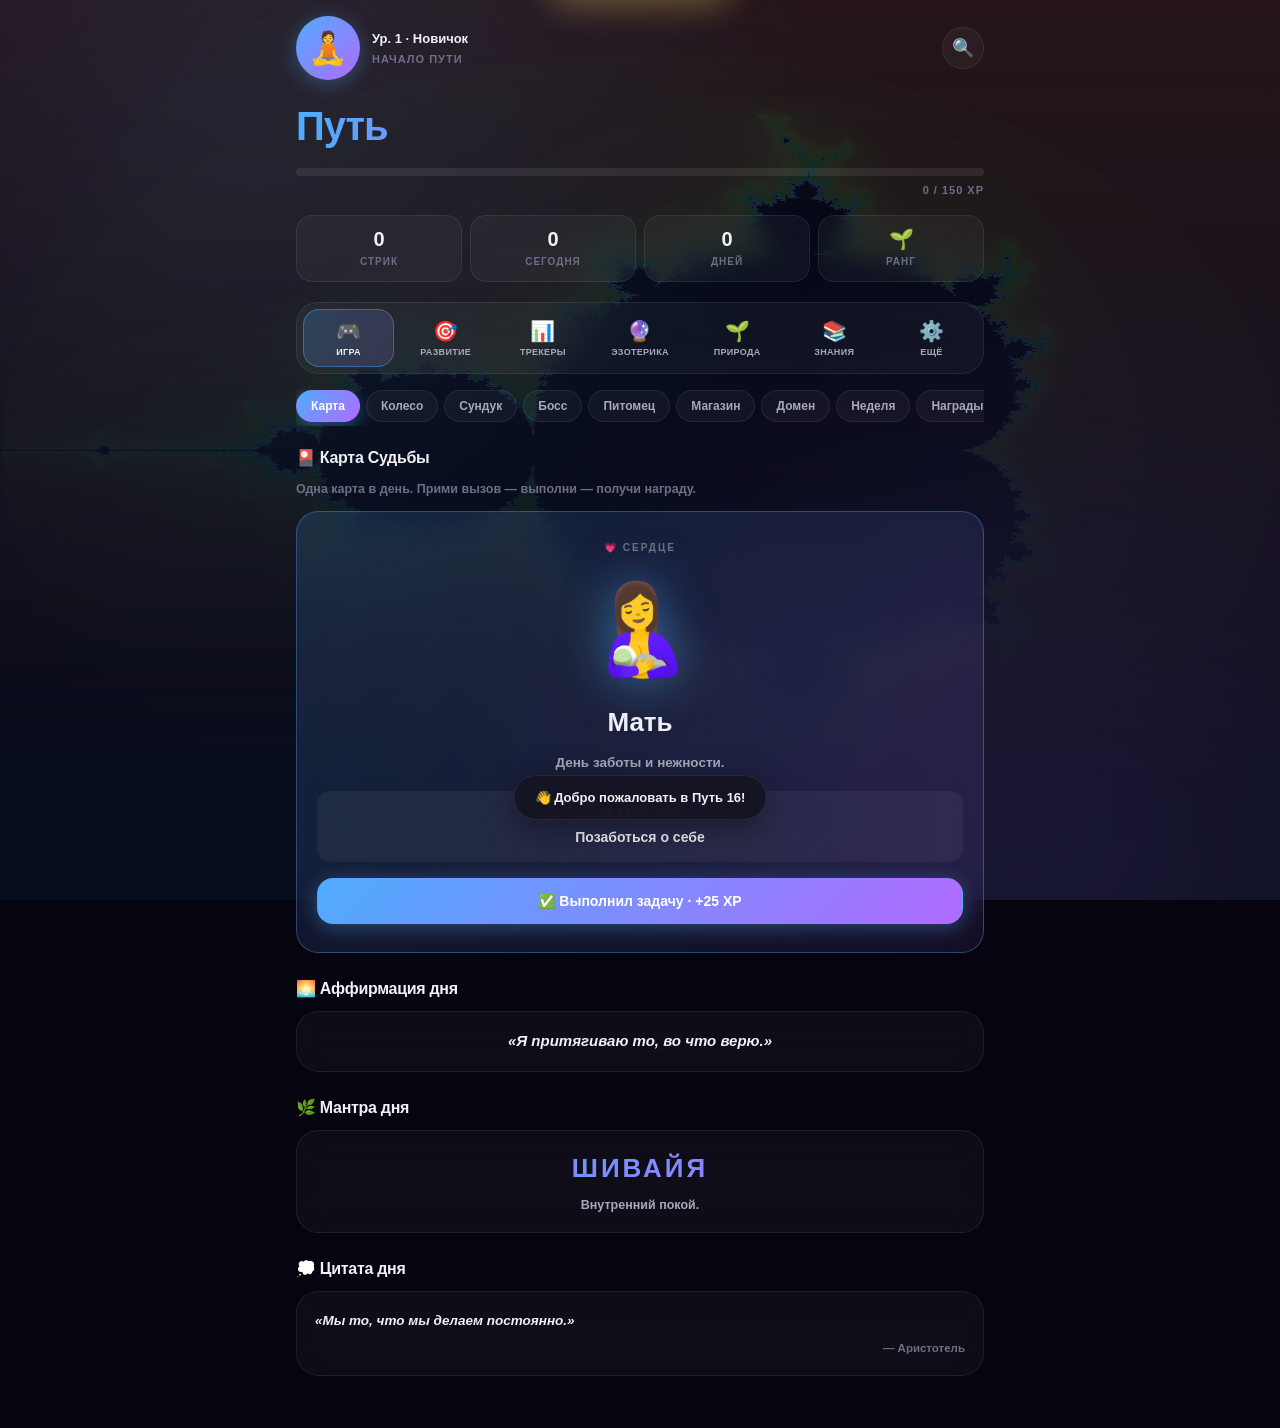
==== commit 191909b6: "Create index.html" ====
--- a/index.html
+++ b/index.html
@@ -2,481 +2,1030 @@
 <html lang="ru">
 <head>
 <meta charset="UTF-8">
-<meta name="viewport" content="width=device-width,initial-scale=1.0,viewport-fit=cover">
+<meta name="viewport" content="width=device-width,initial-scale=1.0,viewport-fit=cover,user-scalable=no">
+<meta name="apple-mobile-web-app-capable" content="yes">
+<meta name="apple-mobile-web-app-status-bar-style" content="black-translucent">
 <meta name="theme-color" content="#05040f">
-<meta name="apple-mobile-web-app-capable" content="yes">
-<title>Путь 16</title>
+<link rel="manifest" href="manifest.json">
+<title>Путь 16 · Сотворцом</title>
 <style>
-*{box-sizing:border-box;margin:0;padding:0;-webkit-tap-highlight-color:transparent}
-body{background:#05040f;color:#f0f0f7;font-family:-apple-system,BlinkMacSystemFont,'SF Pro Display',sans-serif;min-height:100vh;min-height:100dvh;line-height:1.5;padding-bottom:90px;overflow-x:hidden}
-#loading{position:fixed;inset:0;background:#05040f;display:flex;flex-direction:column;align-items:center;justify-content:center;gap:20px;z-index:9999;transition:opacity .4s}
-.spinner{width:50px;height:50px;border:3px solid rgba(255,255,255,.1);border-top-color:#4facfe;border-radius:50%;animation:spin 1s linear infinite}
+*,*::before,*::after{box-sizing:border-box;margin:0;padding:0}
+html{-webkit-text-size-adjust:100%}
+button{font-family:inherit;cursor:pointer;border:none;background:none;color:inherit}
+input,select,textarea{font-family:inherit;color:inherit}
+img,svg{display:block;max-width:100%}
+a{color:inherit;text-decoration:none}
+:root{
+--bg-0:#05040f;--bg-1:#0b0a1a;--bg-2:#121028;--bg-3:#1a1735;
+--card:rgba(255,255,255,.04);--card-hover:rgba(255,255,255,.07);
+--border:rgba(255,255,255,.08);--border-hover:rgba(255,255,255,.16);
+--text:#f0f0f7;--text-dim:#a8a8bd;--text-soft:#6e6e88;
+--accent-1:#4facfe;--accent-2:#b06bff;--accent-3:#f093fb;
+--gold:#ffd166;--green:#4cd964;--red:#ff3b5c;--orange:#ffa726;
+--radius-sm:10px;--radius:16px;--radius-lg:22px;--radius-xl:28px;
+--trans-fast:.15s ease;--trans:.25s ease;--trans-slow:.4s ease;
+--sat:env(safe-area-inset-top,0px);--sab:env(safe-area-inset-bottom,0px);
+--sal:env(safe-area-inset-left,0px);--sar:env(safe-area-inset-right,0px);
+}
+[data-theme="cosmos"]{--accent-1:#4facfe;--accent-2:#b06bff;--accent-3:#f093fb;--bg-0:#05040f;--bg-1:#0b0a1a;--bg-2:#121028}
+[data-theme="forest"]{--accent-1:#4cd964;--accent-2:#2ecc71;--accent-3:#a8e063;--bg-0:#05100a;--bg-1:#0a1a0f;--bg-2:#0f2415}
+[data-theme="sunset"]{--accent-1:#f5576c;--accent-2:#f093fb;--accent-3:#ffa726;--bg-0:#150610;--bg-1:#1f0a1a;--bg-2:#2a0f22}
+[data-theme="ocean"]{--accent-1:#00c6ff;--accent-2:#0072ff;--accent-3:#4facfe;--bg-0:#030b18;--bg-1:#061428;--bg-2:#0a1f3a}
+[data-theme="royal"]{--accent-1:#b06bff;--accent-2:#8e2de2;--accent-3:#f093fb;--bg-0:#0a0418;--bg-1:#150728;--bg-2:#200a3a}
+[data-theme="gold"]{--accent-1:#ffd166;--accent-2:#f4a623;--accent-3:#ffed4e;--bg-0:#100a02;--bg-1:#1a1206;--bg-2:#251a0a}
+[data-theme="blood"]{--accent-1:#ff3b3b;--accent-2:#b80000;--accent-3:#ff6b35;--bg-0:#100303;--bg-1:#1a0606;--bg-2:#250a0a}
+[data-theme="ice"]{--accent-1:#a0e9ff;--accent-2:#4facfe;--accent-3:#b8f0ff;--bg-0:#030a10;--bg-1:#06141f;--bg-2:#0a1f2f}
+body{font-family:-apple-system,BlinkMacSystemFont,'SF Pro Display','Segoe UI',Roboto,sans-serif;background:var(--bg-0);color:var(--text);min-height:100vh;min-height:100dvh;overflow-x:hidden;line-height:1.5;-webkit-tap-highlight-color:transparent;transition:background var(--trans-slow)}
+body.reduced-motion *,body.reduced-motion *::before,body.reduced-motion *::after{animation-duration:.01ms!important;animation-iteration-count:1!important;transition-duration:.01ms!important}
+#fractalCanvas{position:fixed;inset:0;width:100%;height:100%;z-index:-2;opacity:.45;pointer-events:none}
+#bgOverlay{position:fixed;inset:0;z-index:-1;pointer-events:none;background:radial-gradient(circle at 20% 10%,rgba(79,172,254,.12),transparent 45%),radial-gradient(circle at 80% 90%,rgba(176,107,255,.12),transparent 45%),linear-gradient(180deg,transparent,var(--bg-0) 90%)}
+#seasonalOverlay{position:fixed;inset:0;z-index:-1;pointer-events:none;opacity:0;transition:opacity 1.5s ease}
+#seasonalOverlay.active{opacity:.18}
+#loading{position:fixed;inset:0;z-index:9999;background:var(--bg-0);display:flex;flex-direction:column;align-items:center;justify-content:center;gap:24px;transition:opacity var(--trans-slow)}
+#loading.hide{opacity:0;pointer-events:none}
+.spinner{width:56px;height:56px;border:3px solid rgba(255,255,255,.1);border-top-color:var(--accent-1);border-radius:50%;animation:spin 1s linear infinite}
 @keyframes spin{to{transform:rotate(360deg)}}
-#loading p{font-size:13px;color:#6e6e88;font-weight:700;letter-spacing:1px}
-.hidden{display:none!important}
-.header{padding:14px 16px;padding-top:calc(14px + env(safe-area-inset-top,0px));background:linear-gradient(180deg,#0b0a1a 0%,rgba(11,10,26,.5) 80%,transparent 100%);position:sticky;top:0;z-index:10}
-.header-top{display:flex;align-items:center;gap:10px;margin-bottom:10px}
-.avatar{width:42px;height:42px;border-radius:50%;background:linear-gradient(135deg,#4facfe,#b06bff);display:flex;align-items:center;justify-content:center;font-size:21px;flex-shrink:0;cursor:pointer}
+.loading-text{font-size:14px;font-weight:700;color:var(--text-dim);letter-spacing:1px}
+#batterySaverNotice{position:fixed;bottom:calc(20px + var(--sab));left:50%;transform:translateX(-50%);background:rgba(255,167,38,.15);border:1px solid rgba(255,167,38,.4);color:var(--orange);font-size:12px;font-weight:700;padding:8px 16px;border-radius:999px;z-index:500;backdrop-filter:blur(12px);display:none}
+.stop-voice-btn{position:fixed;top:calc(12px + var(--sat));right:calc(12px + var(--sar));z-index:1000;background:linear-gradient(135deg,var(--red),#b80038);color:#fff;font-size:12px;font-weight:800;padding:10px 16px;border-radius:999px;letter-spacing:1px;box-shadow:0 4px 20px rgba(255,59,92,.5);display:none}
+.stop-voice-btn.show{display:block;animation:pulse 2s ease-in-out infinite}
+@keyframes pulse{0%,100%{transform:scale(1)}50%{transform:scale(1.08)}}
+.app{max-width:720px;margin:0 auto;padding:calc(16px + var(--sat)) calc(16px + var(--sar)) calc(40px + var(--sab)) calc(16px + var(--sal));animation:appFadeIn .6s ease}
+@keyframes appFadeIn{from{opacity:0;transform:translateY(12px)}to{opacity:1;transform:translateY(0)}}
+.header{margin-bottom:20px}
+.avatar-row{display:flex;align-items:center;gap:12px;margin-bottom:16px}
+.avatar{width:56px;height:56px;border-radius:50%;background:linear-gradient(135deg,var(--accent-1),var(--accent-2));display:flex;align-items:center;justify-content:center;font-size:28px;flex-shrink:0;cursor:pointer;box-shadow:0 4px 20px rgba(79,172,254,.35);transition:transform var(--trans);user-select:none}
+.avatar:active{transform:scale(.94)}
 .level-info{flex:1;min-width:0}
-.level-badge{font-size:13px;font-weight:800}
-.rank-title{font-size:10px;font-weight:700;color:#6e6e88;text-transform:uppercase;letter-spacing:1px}
-.search-btn{width:38px;height:38px;border-radius:50%;background:rgba(255,255,255,.05);border:1px solid rgba(255,255,255,.1);font-size:16px;color:#f0f0f7;cursor:pointer}
-.xp-bar{height:6px;background:rgba(255,255,255,.08);border-radius:999px;overflow:hidden;margin-bottom:4px}
-.xp-fill{height:100%;background:linear-gradient(90deg,#4facfe,#b06bff);border-radius:999px;transition:width .4s;width:0%}
-.xp-text{font-size:10px;color:#6e6e88;font-weight:700;text-align:right}
-.stats{display:grid;grid-template-columns:repeat(4,1fr);gap:6px;margin-top:10px}
-.stat{background:rgba(255,255,255,.05);border:1px solid rgba(255,255,255,.08);border-radius:12px;padding:8px 3px;text-align:center}
-.stat-value{font-size:16px;font-weight:900}
-.stat-label{font-size:9px;color:#6e6e88;text-transform:uppercase;letter-spacing:.5px;margin-top:2px}
-.main{padding:14px}
-.page{display:none}
-.page.active{display:block;animation:pageIn .25s ease}
+.level-badge{font-size:13px;font-weight:800;margin-bottom:2px}
+.rank-title{font-size:11px;font-weight:700;color:var(--text-soft);letter-spacing:1px;text-transform:uppercase}
+.header-search-btn{width:42px;height:42px;border-radius:50%;background:var(--card);border:1px solid var(--border);font-size:18px;display:flex;align-items:center;justify-content:center;flex-shrink:0}
+h1{font-size:32px;font-weight:900;letter-spacing:-1px;margin-bottom:12px;background:linear-gradient(90deg,var(--accent-1),var(--accent-2),var(--accent-3));-webkit-background-clip:text;background-clip:text;-webkit-text-fill-color:transparent}
+.xp-bar{height:8px;border-radius:999px;background:rgba(255,255,255,.08);overflow:hidden;margin-bottom:6px}
+.xp-fill{height:100%;border-radius:999px;background:linear-gradient(90deg,var(--accent-1),var(--accent-2));transition:width var(--trans-slow);box-shadow:0 0 12px rgba(79,172,254,.6)}
+.xp-text{font-size:11px;font-weight:700;color:var(--text-soft);text-align:right;letter-spacing:1px;margin-bottom:16px}
+.stats-row{display:grid;grid-template-columns:repeat(4,1fr);gap:8px}
+.stat{background:var(--card);border:1px solid var(--border);border-radius:var(--radius);padding:12px 8px;text-align:center;backdrop-filter:blur(12px)}
+.stat-value{font-size:20px;font-weight:900;line-height:1.1}
+.stat-label{font-size:10px;font-weight:700;color:var(--text-soft);text-transform:uppercase;letter-spacing:1px;margin-top:4px}
+.banner{padding:12px 16px;border-radius:var(--radius);font-size:13px;font-weight:700;margin-bottom:12px;animation:slideDown .4s ease}
+@keyframes slideDown{from{opacity:0;transform:translateY(-8px)}to{opacity:1;transform:translateY(0)}}
+.banner.warn{background:rgba(255,167,38,.12);border:1px solid rgba(255,167,38,.35);color:var(--orange)}
+.banner.danger{background:rgba(255,59,92,.12);border:1px solid rgba(255,59,92,.35);color:var(--red)}
+.banner.info{background:rgba(79,172,254,.12);border:1px solid rgba(79,172,254,.35);color:var(--accent-1)}
+.main-menu{display:grid;grid-template-columns:repeat(7,1fr);gap:6px;margin-bottom:16px;padding:6px;background:var(--card);border:1px solid var(--border);border-radius:var(--radius-lg);backdrop-filter:blur(20px)}
+.main-menu-btn{display:flex;flex-direction:column;align-items:center;gap:4px;padding:10px 2px;border-radius:var(--radius);font-size:20px;color:var(--text-dim);transition:all var(--trans)}
+.main-menu-btn span{font-size:9px;font-weight:800;letter-spacing:.3px;text-transform:uppercase}
+.main-menu-btn.active{background:linear-gradient(135deg,rgba(79,172,254,.2),rgba(176,107,255,.15));color:var(--text);box-shadow:inset 0 0 0 1px rgba(79,172,254,.4)}
+.main-menu-btn:active{transform:scale(.94)}
+.sub-tabs{display:flex;gap:6px;overflow-x:auto;scrollbar-width:none;margin-bottom:20px;padding-bottom:4px}
+.sub-tabs::-webkit-scrollbar{display:none}
+.sub-tab{flex-shrink:0;padding:8px 14px;border-radius:999px;font-size:12px;font-weight:800;color:var(--text-dim);background:var(--card);border:1px solid var(--border);white-space:nowrap;transition:all var(--trans)}
+.sub-tab.active{background:linear-gradient(135deg,var(--accent-1),var(--accent-2));color:#fff;border-color:transparent;box-shadow:0 4px 16px rgba(79,172,254,.4)}
+.sub-tab:active{transform:scale(.95)}
+.category-pages{display:none}
+.category-pages.active{display:block}
+.page{display:none;animation:pageIn .35s ease}
+.page.active{display:block}
 @keyframes pageIn{from{opacity:0;transform:translateY(8px)}to{opacity:1;transform:translateY(0)}}
-.section-title{font-size:16px;font-weight:900;margin:18px 0 10px}
+.section-title{font-size:16px;font-weight:900;margin:24px 0 10px;letter-spacing:-.3px}
 .section-title:first-child{margin-top:0}
-.info-text{font-size:12px;color:#6e6e88;font-weight:600;margin-bottom:12px;line-height:1.5}
-.card{background:rgba(255,255,255,.05);border:1px solid rgba(255,255,255,.08);border-radius:16px;padding:16px;margin-bottom:12px}
+.info-text{font-size:12.5px;font-weight:600;color:var(--text-soft);line-height:1.55;margin-bottom:12px}
+.card{background:var(--card);border:1px solid var(--border);border-radius:var(--radius-lg);padding:16px;margin-bottom:12px;backdrop-filter:blur(16px);transition:all var(--trans);position:relative;overflow:hidden}
+.card:active{transform:scale(.99)}
 .card.primary{background:linear-gradient(135deg,rgba(79,172,254,.15),rgba(176,107,255,.1));border-color:rgba(79,172,254,.35)}
-.btn{display:block;width:100%;padding:14px;background:linear-gradient(135deg,#4facfe,#b06bff);color:#fff;border:none;border-radius:14px;font-size:14px;font-weight:800;cursor:pointer;margin-bottom:8px;font-family:inherit}
-.btn:active{transform:scale(.98)}
-.btn.ghost{background:rgba(255,255,255,.05);border:1px solid rgba(255,255,255,.1);color:#f0f0f7}
-.btn.danger{background:rgba(255,59,92,.15);border:1px solid rgba(255,59,92,.4);color:#ff3b5c}
-.btn:disabled{opacity:.5;cursor:not-allowed}
-.btn.small{padding:8px 14px;width:auto;font-size:12px;border-radius:10px;display:inline-block;margin:0}
-.menu{position:fixed;bottom:0;left:0;right:0;display:grid;grid-template-columns:repeat(7,1fr);gap:2px;padding:6px 4px;padding-bottom:calc(6px + env(safe-area-inset-bottom,0px));background:rgba(11,10,26,.97);border-top:1px solid rgba(255,255,255,.08);z-index:100;backdrop-filter:blur(10px)}
-.menu-btn{background:none;border:none;color:#6e6e88;font-size:18px;padding:6px 2px;border-radius:10px;display:flex;flex-direction:column;align-items:center;gap:1px;cursor:pointer;font-family:inherit}
-.menu-btn.active{color:#f0f0f7;background:linear-gradient(135deg,rgba(79,172,254,.2),rgba(176,107,255,.15))}
-.menu-btn span{font-size:8px;font-weight:800;text-transform:uppercase}
-.toast{position:fixed;left:50%;bottom:110px;transform:translateX(-50%) translateY(20px);background:rgba(20,20,35,.96);border:1px solid rgba(255,255,255,.1);color:#fff;padding:12px 20px;border-radius:999px;font-size:13px;font-weight:800;z-index:200;opacity:0;pointer-events:none;transition:all .25s;white-space:nowrap;max-width:calc(100vw - 40px);overflow:hidden;text-overflow:ellipsis}
+.card-title{font-size:15px;font-weight:800;margin-bottom:6px}
+.card-desc{font-size:12.5px;color:var(--text-dim);line-height:1.55}
+.btn{display:block;width:100%;padding:14px 18px;border-radius:var(--radius);background:var(--card);border:1px solid var(--border);color:var(--text);font-size:14px;font-weight:800;text-align:center;transition:all var(--trans);margin-top:8px}
+.btn:active{transform:scale(.97);background:var(--card-hover)}
+.btn.primary{background:linear-gradient(135deg,var(--accent-1),var(--accent-2));border-color:transparent;color:#fff;box-shadow:0 4px 20px rgba(79,172,254,.35)}
+.btn.primary:active{box-shadow:0 2px 10px rgba(79,172,254,.5)}
+.btn.ghost{background:transparent;color:var(--text-dim)}
+.btn.danger{background:rgba(255,59,92,.12);border-color:rgba(255,59,92,.35);color:var(--red)}
+.btn-block{display:block;width:100%;padding:14px 18px;border-radius:var(--radius);background:var(--card);border:1px solid var(--border);color:var(--text);font-size:14px;font-weight:800;text-align:center;margin-bottom:8px;transition:all var(--trans)}
+.btn-block:active{transform:scale(.98)}
+.btn-block.primary{background:linear-gradient(135deg,var(--accent-1),var(--accent-2));border-color:transparent;color:#fff}
+.btn-block.danger{background:rgba(255,59,92,.12);border-color:rgba(255,59,92,.35);color:var(--red)}
+.btn-small{padding:6px 12px;border-radius:var(--radius-sm);font-size:12px;font-weight:800;background:var(--card);border:1px solid var(--border);transition:all var(--trans-fast)}
+.btn-small.danger{color:var(--red);border-color:rgba(255,59,92,.35)}
+.btn-small.purple{color:var(--accent-2);border-color:rgba(176,107,255,.35)}
+.mini-btn{width:42px;height:42px;flex-shrink:0;border-radius:var(--radius-sm);background:linear-gradient(135deg,var(--accent-1),var(--accent-2));color:#fff;font-size:18px;font-weight:800;display:flex;align-items:center;justify-content:center;transition:transform var(--trans-fast)}
+.mini-btn:active{transform:scale(.9)}
+.modal{position:fixed;inset:0;z-index:2000;background:rgba(5,4,15,.72);backdrop-filter:blur(12px);display:none;align-items:flex-end;justify-content:center;padding:0;overflow-y:auto;-webkit-overflow-scrolling:touch}
+.modal.show{display:flex;animation:modalFade .25s ease}
+@keyframes modalFade{from{opacity:0}to{opacity:1}}
+.modal-content{background:linear-gradient(180deg,var(--bg-2),var(--bg-1));border:1px solid var(--border);border-bottom:none;border-radius:var(--radius-xl) var(--radius-xl) 0 0;padding:24px 20px calc(24px + var(--sab));width:100%;max-width:640px;max-height:92vh;overflow-y:auto;animation:modalSlide .35s cubic-bezier(.2,.8,.2,1)}
+@keyframes modalSlide{from{transform:translateY(40px);opacity:0}to{transform:translateY(0);opacity:1}}
+.modal-content h2{font-size:20px;font-weight:900;margin-bottom:16px}
+.modal-header{display:flex;justify-content:space-between;align-items:center;margin-bottom:16px;gap:12px}
+.modal-header h2{margin:0;flex:1}
+.modal-scroll{max-height:400px;overflow-y:auto;padding-right:4px}
+.modal-scroll-lg{max-height:500px;overflow-y:auto;padding-right:4px}
+.toast{position:fixed;left:50%;bottom:calc(80px + var(--sab));transform:translateX(-50%) translateY(20px);background:rgba(20,20,35,.96);border:1px solid var(--border);color:var(--text);padding:12px 20px;border-radius:999px;font-size:13px;font-weight:800;z-index:3000;opacity:0;pointer-events:none;transition:all var(--trans);box-shadow:0 8px 32px rgba(0,0,0,.4);white-space:nowrap;max-width:calc(100vw - 40px);overflow:hidden;text-overflow:ellipsis}
 .toast.show{opacity:1;transform:translateX(-50%) translateY(0)}
-.pbar{height:8px;background:rgba(255,255,255,.08);border-radius:999px;overflow:hidden;margin:8px 0}
-.pbar-fill{height:100%;background:linear-gradient(90deg,#4facfe,#b06bff);border-radius:999px;transition:width .3s}
-.item{display:flex;gap:12px;align-items:center;padding:14px;background:rgba(255,255,255,.05);border:1px solid rgba(255,255,255,.08);border-radius:16px;margin-bottom:10px}
-.item-icon{font-size:30px;flex-shrink:0}
-.item-body{flex:1;min-width:0}
-.item-title{font-size:14px;font-weight:800;margin-bottom:2px}
-.item-desc{font-size:11px;color:#a8a8bd;font-weight:600}
-.item-xp{font-size:11px;color:#4cd964;font-weight:800;margin-top:4px}
-.item-btn{padding:8px 14px;border-radius:10px;background:rgba(176,107,255,.2);border:1px solid rgba(176,107,255,.4);color:#b06bff;font-weight:800;font-size:12px;cursor:pointer;font-family:inherit;flex-shrink:0}
-.item-btn.done{background:rgba(76,217,100,.2);border-color:rgba(76,217,100,.4);color:#4cd964}
-.big-number{font-size:56px;font-weight:900;text-align:center;background:linear-gradient(90deg,#4facfe,#b06bff);-webkit-background-clip:text;background-clip:text;-webkit-text-fill-color:transparent;margin:14px 0}
-.grid2{display:grid;grid-template-columns:repeat(2,1fr);gap:10px}
-.grid3{display:grid;grid-template-columns:repeat(3,1fr);gap:8px}
-.grid4{display:grid;grid-template-columns:repeat(4,1fr);gap:8px}
-.theme-opt{background:rgba(255,255,255,.05);border:2px solid rgba(255,255,255,.08);border-radius:14px;padding:10px 4px;text-align:center;font-size:10px;font-weight:800;cursor:pointer;color:#f0f0f7;font-family:inherit}
-.theme-opt.active{border-color:#4facfe;background:rgba(79,172,254,.12)}
-.theme-opt .ico{font-size:22px;display:block;margin-bottom:4px}
-input,textarea,select{width:100%;padding:12px 14px;border-radius:12px;background:rgba(255,255,255,.05);border:1px solid rgba(255,255,255,.1);color:#f0f0f7;font-size:14px;font-weight:600;outline:none;font-family:inherit;margin-bottom:10px}
-input::placeholder{color:#6e6e88}
-.kb-search{margin-bottom:12px}
-.modal{position:fixed;inset:0;z-index:2000;background:rgba(5,4,15,.85);display:none;align-items:flex-end;justify-content:center;overflow-y:auto;backdrop-filter:blur(8px)}
-.modal.show{display:flex}
-.modal-content{background:linear-gradient(180deg,#121028,#0b0a1a);border:1px solid rgba(255,255,255,.08);border-radius:24px 24px 0 0;padding:22px 18px calc(22px + env(safe-area-inset-bottom,0px));width:100%;max-width:600px;max-height:92vh;overflow-y:auto}
-.modal-content h2{font-size:20px;font-weight:900;margin-bottom:14px}
-.ach-grid{display:grid;grid-template-columns:repeat(auto-fill,minmax(88px,1fr));gap:8px}
-.ach-item{background:rgba(255,255,255,.05);border:1px solid rgba(255,255,255,.08);border-radius:14px;padding:12px 6px;text-align:center}
+.ach-popup{position:fixed;top:calc(16px + var(--sat));left:50%;transform:translateX(-50%) translateY(-120%);background:linear-gradient(135deg,rgba(255,209,102,.2),rgba(245,87,108,.15));border:2px solid rgba(255,209,102,.6);border-radius:var(--radius-lg);padding:12px 18px;display:flex;align-items:center;gap:12px;z-index:3000;backdrop-filter:blur(16px);box-shadow:0 8px 32px rgba(255,209,102,.3);transition:transform var(--trans-slow) cubic-bezier(.2,.8,.2,1);max-width:calc(100vw - 32px)}
+.ach-popup.show{transform:translateX(-50%) translateY(0)}
+.ach-popup-icon{font-size:36px}
+.ach-popup-title{font-size:10px;font-weight:800;letter-spacing:1.5px;color:var(--gold);text-transform:uppercase}
+.ach-popup-name{font-size:15px;font-weight:900;margin-top:2px}
+.chest-popup{position:fixed;inset:0;z-index:3000;background:rgba(5,4,15,.85);backdrop-filter:blur(16px);display:none;flex-direction:column;align-items:center;justify-content:center;gap:12px;padding:20px}
+.chest-popup.show{display:flex;animation:modalFade .3s ease}
+.chest-icon-big{font-size:120px;animation:chestBounce 1s cubic-bezier(.2,.8,.2,1)}
+@keyframes chestBounce{0%{transform:scale(0) rotate(-30deg)}60%{transform:scale(1.2) rotate(10deg)}100%{transform:scale(1) rotate(0)}}
+.chest-name-big{font-size:22px;font-weight:900}
+.chest-xp{font-size:40px;font-weight:900;background:linear-gradient(90deg,var(--gold),var(--orange));-webkit-background-clip:text;background-clip:text;-webkit-text-fill-color:transparent}
+.chest-rarity{font-size:12px;font-weight:900;letter-spacing:3px;padding:6px 16px;border-radius:999px;border:2px solid currentColor}
+.rarity-common{color:#b0b0b0}.rarity-uncommon{color:var(--green)}.rarity-rare{color:var(--accent-1)}.rarity-epic{color:var(--accent-2)}.rarity-legendary{color:var(--gold)}
+.global-search-overlay{position:fixed;inset:0;z-index:2500;background:rgba(5,4,15,.85);backdrop-filter:blur(12px);display:none;align-items:flex-start;justify-content:center;padding:calc(80px + var(--sat)) 16px 16px;overflow-y:auto}
+.global-search-overlay.show{display:flex;animation:modalFade .2s ease}
+.global-search-box{background:linear-gradient(180deg,var(--bg-2),var(--bg-1));border:1px solid var(--border);border-radius:var(--radius-lg);width:100%;max-width:560px;overflow:hidden;box-shadow:0 24px 60px rgba(0,0,0,.6)}
+.global-search-input-row{display:flex;align-items:center;gap:8px;padding:12px;border-bottom:1px solid var(--border)}
+.global-search-input{flex:1;background:transparent;border:none;outline:none;font-size:15px;font-weight:600;color:var(--text);padding:8px}
+.global-search-input::placeholder{color:var(--text-soft)}
+.global-search-close{width:36px;height:36px;border-radius:50%;background:var(--card);font-size:16px;flex-shrink:0}
+.global-search-results{max-height:60vh;overflow-y:auto;padding:8px}
+.search-hint{padding:24px 16px;text-align:center;font-size:13px;color:var(--text-soft);font-weight:600}
+.search-result{padding:12px;border-radius:var(--radius-sm);cursor:pointer;transition:background var(--trans-fast);display:flex;gap:10px;align-items:flex-start}
+.search-result:active{background:var(--card-hover)}
+.search-result-icon{font-size:20px;flex-shrink:0}
+.search-result-cat{font-size:10px;font-weight:800;color:var(--accent-1);text-transform:uppercase;letter-spacing:1px}
+.search-result-title{font-size:14px;font-weight:800;margin:2px 0}
+.search-result-desc{font-size:12px;color:var(--text-dim);line-height:1.4}
+.search-empty{padding:32px 16px;text-align:center;color:var(--text-soft);font-size:13px;font-weight:600}
+.kb-search{width:100%;padding:12px 16px;border-radius:var(--radius);background:var(--card);border:1px solid var(--border);color:var(--text);font-size:14px;font-weight:600;outline:none;margin-bottom:12px;transition:border-color var(--trans)}
+.kb-search:focus{border-color:var(--accent-1)}
+.kb-search::placeholder{color:var(--text-soft)}
+.input-row{display:flex;gap:8px;margin-bottom:12px}
+.input-row input,.input-row select{flex:1;padding:12px 16px;border-radius:var(--radius);background:var(--card);border:1px solid var(--border);color:var(--text);font-size:14px;font-weight:600;outline:none;transition:border-color var(--trans)}
+.input-row input:focus,.input-row select:focus{border-color:var(--accent-1)}
+.input-row select{flex:0 0 130px}
+.plan-input{width:100%;padding:12px 16px;border-radius:var(--radius);background:var(--card);border:1px solid var(--border);color:var(--text);font-size:14px;font-weight:600;outline:none;margin-bottom:10px;transition:border-color var(--trans)}
+.plan-input:focus{border-color:var(--accent-1)}
+.plan-input::placeholder{color:var(--text-soft)}
+.plan-label{font-size:11px;font-weight:800;color:var(--text-soft);text-transform:uppercase;letter-spacing:1px;margin:12px 0 6px}
+.setting{display:flex;justify-content:space-between;align-items:center;padding:14px 16px;background:var(--card);border:1px solid var(--border);border-radius:var(--radius);margin-bottom:8px;gap:12px}
+.setting-label{font-size:13.5px;font-weight:700;flex:1;min-width:0}
+.setting-value{font-size:14px;font-weight:900;color:var(--accent-1);flex-shrink:0}
+.switch{position:relative;width:48px;height:28px;border-radius:999px;background:rgba(255,255,255,.12);border:1px solid var(--border);flex-shrink:0;transition:all var(--trans);cursor:pointer}
+.switch::after{content:'';position:absolute;top:2px;left:2px;width:22px;height:22px;border-radius:50%;background:#fff;transition:transform var(--trans);box-shadow:0 2px 6px rgba(0,0,0,.3)}
+.switch.on{background:linear-gradient(135deg,var(--accent-1),var(--accent-2));border-color:transparent}
+.switch.on::after{transform:translateX(20px)}
+.theme-picker,.fractal-picker,.sound-grid,.avatar-picker{display:grid;grid-template-columns:repeat(auto-fill,minmax(80px,1fr));gap:10px;margin-bottom:8px}
+.avatar-picker{grid-template-columns:repeat(auto-fill,minmax(56px,1fr))}
+.theme-opt,.fractal-opt,.sound-opt,.avatar-opt{background:var(--card);border:2px solid var(--border);border-radius:var(--radius);padding:12px 6px;text-align:center;font-size:12px;font-weight:800;transition:all var(--trans);cursor:pointer}
+.theme-opt .theme-ico,.fractal-opt .fractal-ico,.sound-opt .sound-ico{font-size:24px;display:block;margin-bottom:6px}
+.theme-opt.active,.fractal-opt.active,.sound-opt.active,.avatar-opt.active{border-color:var(--accent-1);background:rgba(79,172,254,.12)}
+.avatar-opt{aspect-ratio:1;display:flex;align-items:center;justify-content:center;font-size:26px;padding:0}
+.ach-grid{display:grid;grid-template-columns:repeat(auto-fill,minmax(100px,1fr));gap:10px}
+.ach-item{background:var(--card);border:1px solid var(--border);border-radius:var(--radius);padding:12px 8px;text-align:center}
 .ach-item.locked{opacity:.35}
 .ach-item.unlocked{border-color:rgba(255,209,102,.5)}
-.ach-item-icon{font-size:26px;margin-bottom:4px}
-.ach-item-name{font-size:10px;font-weight:800;line-height:1.3}
-.tag{display:inline-block;font-size:10px;font-weight:800;padding:4px 10px;border-radius:999px;margin:2px 3px 0 0}
-.tag.blue{background:rgba(79,172,254,.15);color:#4facfe}
-.tag.purple{background:rgba(176,107,255,.15);color:#b06bff}
-.tag.green{background:rgba(76,217,100,.15);color:#4cd964}
-.tag.gold{background:rgba(255,209,102,.15);color:#ffd166}
-.tag.red{background:rgba(255,59,92,.15);color:#ff3b5c}
+.ach-item-icon{font-size:28px;margin-bottom:6px}
+.ach-item-name{font-size:11px;font-weight:800;line-height:1.3}
+.progress-bar{height:8px;border-radius:999px;background:rgba(255,255,255,.08);overflow:hidden;margin:8px 0}
+.progress-fill{height:100%;border-radius:999px;background:linear-gradient(90deg,var(--accent-1),var(--accent-2));transition:width var(--trans-slow)}
+.timer-progress{position:relative;width:180px;height:180px;margin:16px auto}
+.timer-progress svg{transform:rotate(-90deg)}
+.timer-progress-bg{fill:none;stroke:rgba(255,255,255,.08);stroke-width:8}
+.timer-progress-fill{fill:none;stroke:var(--accent-1);stroke-width:8;stroke-linecap:round}
+.timer-progress-text{position:absolute;top:50%;left:50%;transform:translate(-50%,-50%);font-size:32px;font-weight:900;font-variant-numeric:tabular-nums}
+.timer-progress-label{position:absolute;bottom:24px;left:50%;transform:translateX(-50%);font-size:10px;font-weight:800;letter-spacing:1.5px;color:var(--text-soft);text-transform:uppercase}
+.practice-timer-actions{display:flex;gap:8px;margin-top:16px}
+.confirm-btn{flex:1;padding:14px;border-radius:var(--radius);background:linear-gradient(135deg,var(--green),#26a641);color:#fff;font-size:15px;font-weight:900;box-shadow:0 4px 20px rgba(76,217,100,.4);transition:all var(--trans)}
+.confirm-btn:disabled{opacity:.4;cursor:not-allowed;box-shadow:none}
+.confirm-btn:not(:disabled):active{transform:scale(.97)}
+.breath-circle{width:180px;height:180px;border-radius:50%;background:radial-gradient(circle,rgba(79,172,254,.3),rgba(176,107,255,.15));border:3px solid var(--accent-1);display:flex;align-items:center;justify-content:center;margin:24px auto;font-size:15px;font-weight:800;color:var(--text);transition:transform 4s ease-in-out,box-shadow 4s ease-in-out;box-shadow:0 0 40px rgba(79,172,254,.3)}
+.breath-circle.inhale{transform:scale(1.4);box-shadow:0 0 80px rgba(79,172,254,.6)}
+.breath-circle.exhale{transform:scale(.85);box-shadow:0 0 20px rgba(79,172,254,.2)}
+.timer-display{font-size:56px;font-weight:900;text-align:center;font-variant-numeric:tabular-nums;margin:24px 0;background:linear-gradient(90deg,var(--accent-1),var(--accent-2));-webkit-background-clip:text;background-clip:text;-webkit-text-fill-color:transparent}
+.profile-form-row{display:grid;grid-template-columns:1fr 1fr;gap:10px;margin-bottom:12px}
+.profile-form-row.full{grid-template-columns:1fr}
+.profile-form-label{font-size:11px;font-weight:800;color:var(--text-soft);text-transform:uppercase;letter-spacing:1px;margin-bottom:6px}
+.profile-form-input{width:100%;padding:12px 14px;border-radius:var(--radius);background:var(--card);border:1px solid var(--border);color:var(--text);font-size:14px;font-weight:600;outline:none;transition:border-color var(--trans)}
+.profile-form-input:focus{border-color:var(--accent-1)}
+.gender-tabs,.goal-tabs,.meal-count-tabs{display:grid;gap:6px;margin-bottom:12px}
+.gender-tabs{grid-template-columns:1fr 1fr}
+.goal-tabs{grid-template-columns:1fr 1fr}
+.meal-count-tabs{grid-template-columns:repeat(5,1fr)}
+.gender-tab,.goal-tab,.meal-count-tabs button{padding:12px 8px;border-radius:var(--radius);background:var(--card);border:1px solid var(--border);font-size:12px;font-weight:800;text-align:center;transition:all var(--trans)}
+.gender-tab.active,.goal-tab.active,.meal-count-tabs button.active{background:linear-gradient(135deg,var(--accent-1),var(--accent-2));color:#fff;border-color:transparent}
+.activity-list{display:flex;flex-direction:column;gap:8px;margin-bottom:12px}
+.activity-opt{display:flex;align-items:center;gap:12px;padding:12px 14px;border-radius:var(--radius);background:var(--card);border:1px solid var(--border);text-align:left;transition:all var(--trans)}
+.activity-opt.active{border-color:var(--accent-1);background:rgba(79,172,254,.1)}
+.activity-opt-icon{font-size:24px}
+.activity-opt-name{font-size:14px;font-weight:800}
+.activity-opt-desc{font-size:11.5px;color:var(--text-soft);font-weight:600}
+.profile-save-btn{width:100%;padding:15px;border-radius:var(--radius);background:linear-gradient(135deg,var(--accent-1),var(--accent-2));color:#fff;font-size:15px;font-weight:900;margin-top:16px;box-shadow:0 4px 20px rgba(79,172,254,.4);transition:all var(--trans)}
+.profile-save-btn:active{transform:scale(.97)}
+.body-tabs{display:flex;gap:6px;overflow-x:auto;scrollbar-width:none;margin-bottom:16px}
+.body-tabs::-webkit-scrollbar{display:none}
+.body-tab{flex-shrink:0;padding:10px 14px;border-radius:999px;font-size:12.5px;font-weight:800;color:var(--text-dim);background:var(--card);border:1px solid var(--border);transition:all var(--trans)}
+.body-tab.active{background:linear-gradient(135deg,var(--accent-1),var(--accent-2));color:#fff;border-color:transparent}
+.body-pane{display:none}
+.body-pane.active{display:block;animation:pageIn .3s ease}
+.quest-timer-bar{display:flex;justify-content:space-between;align-items:center;padding:14px 18px;border-radius:var(--radius);background:linear-gradient(135deg,rgba(79,172,254,.15),rgba(176,107,255,.1));border:1px solid rgba(79,172,254,.3);margin-bottom:16px}
+.course-timer-label{font-size:10.5px;font-weight:800;color:var(--text-soft);text-transform:uppercase;letter-spacing:1.5px}
+.quest-timer-value{font-size:22px;font-weight:900;font-variant-numeric:tabular-nums;margin-top:2px}
+.reward-box{background:linear-gradient(135deg,rgba(255,209,102,.2),rgba(245,87,108,.15));border:2px solid rgba(255,209,102,.5);border-radius:var(--radius-lg);padding:16px;margin-bottom:20px}
+.reward-label{font-size:11px;color:var(--text-soft);font-weight:800;letter-spacing:2px;text-transform:uppercase;margin-bottom:6px}
+.reward-value{font-size:14px;font-weight:800;color:var(--gold)}
+.chart,.cal{background:var(--card);border:1px solid var(--border);border-radius:var(--radius);padding:14px;margin-bottom:12px;overflow-x:auto}
+.day-summary{background:linear-gradient(135deg,rgba(76,217,100,.12),rgba(79,172,254,.08));border:1px solid rgba(76,217,100,.3);border-radius:var(--radius);padding:12px;margin-bottom:14px}
+.scroll-x{display:flex;gap:6px;overflow-x:auto;scrollbar-width:none;padding-bottom:6px;margin-bottom:14px}
+.scroll-x::-webkit-scrollbar{display:none}
+.mood-note-modal-textarea{width:100%;min-height:120px;padding:12px 14px;border-radius:var(--radius);background:var(--card);border:1px solid var(--border);color:var(--text);font-size:14px;font-weight:600;resize:vertical;outline:none;margin-bottom:14px;font-family:inherit}
+.mood-note-modal-textarea:focus{border-color:var(--accent-1)}
+.app-footer{text-align:center;font-size:11px;color:var(--text-soft);font-weight:700;padding:24px 0 8px;letter-spacing:1px}
+@keyframes levelUpBounce{0%{transform:scale(0) rotate(-180deg)}60%{transform:scale(1.3) rotate(20deg)}100%{transform:scale(1) rotate(0)}}
+@keyframes float{0%,100%{transform:translateY(0)}50%{transform:translateY(-10px)}}
+@keyframes spinSlow{to{transform:rotate(360deg)}}
+::-webkit-scrollbar{width:6px;height:6px}
+::-webkit-scrollbar-track{background:transparent}
+::-webkit-scrollbar-thumb{background:rgba(255,255,255,.15);border-radius:999px}
+button:focus-visible,input:focus-visible,select:focus-visible,textarea:focus-visible{outline:2px solid var(--accent-1);outline-offset:2px}
+@media (max-width:400px){.main-menu{grid-template-columns:repeat(4,1fr)}.main-menu-btn{padding:9px 2px;font-size:16px}h1{font-size:26px}.stat{padding:10px 4px}.stat-value{font-size:17px}.stat-label{font-size:9px}}
+@media (min-width:720px){.modal{align-items:center;padding:20px}.modal-content{border-radius:var(--radius-xl);border-bottom:1px solid var(--border);max-height:88vh;padding:28px 24px}.avatar{width:64px;height:64px;font-size:32px}h1{font-size:40px}}
+@media (prefers-reduced-motion:reduce){*,*::before,*::after{animation-duration:.01ms!important;animation-iteration-count:1!important;transition-duration:.01ms!important}}
 </style>
 </head>
 <body>
 
-<div id="loading"><div class="spinner"></div><p>Загрузка Пути 16...</p></div>
-
-<div class="header">
-  <div class="header-top">
-    <div class="avatar" id="avatar" onclick="openProfile()">🌱</div>
-    <div class="level-info">
-      <div class="level-badge" id="levelBadge">Ур. 1 · Новичок</div>
-      <div class="rank-title" id="rankTitle">Росток</div>
-    </div>
-    <button class="search-btn" onclick="openSearch()">🔍</button>
-  </div>
-  <div class="xp-bar"><div class="xp-fill" id="xpFill"></div></div>
-  <div class="xp-text" id="xpText">0 / 150 XP</div>
-  <div class="stats">
-    <div class="stat"><div class="stat-value" id="statXp">0</div><div class="stat-label">XP</div></div>
-    <div class="stat"><div class="stat-value" id="statLevel">1</div><div class="stat-label">Уровень</div></div>
-    <div class="stat"><div class="stat-value" id="statPrac">0</div><div class="stat-label">Практик</div></div>
-    <div class="stat"><div class="stat-value" id="statStreak">0</div><div class="stat-label">Стрик</div></div>
-  </div>
+<div id="loading"><div class="spinner"></div><div class="loading-text">Загрузка Пути 16...</div></div>
+<canvas id="fractalCanvas"></canvas>
+<div id="bgOverlay"></div>
+<div id="seasonalOverlay"></div>
+<div id="batterySaverNotice">🔋 Режим экономии</div>
+<button class="stop-voice-btn" id="stopVoiceBtn" onclick="stopVoiceMeditation()">⏹ СТОП</button>
+
+<div class="global-search-overlay" id="globalSearchOverlay" onclick="closeGlobalSearch(event)">
+<div class="global-search-box" onclick="event.stopPropagation()">
+<div class="global-search-input-row">
+<input class="global-search-input" id="globalSearchInput" placeholder="🔍 Поиск по приложению..." oninput="debouncedSearch(this.value)" autocomplete="off">
+<button class="global-search-close" onclick="closeGlobalSearch(event)">✖</button>
 </div>
-
-<div class="main">
-
-<!-- ИГРА -->
-<div class="page active" id="page-game">
-  <div class="section-title">🎴 Карта дня</div>
-  <div class="card primary" style="text-align:center">
-    <div id="fateIcon" style="font-size:76px;margin:6px 0">☀️</div>
-    <div id="fateName" style="font-size:22px;font-weight:900;margin-bottom:6px">Солнце</div>
-    <div id="fateTask" style="font-size:13px;color:#a8a8bd;font-weight:600;margin-bottom:14px">—</div>
-    <button class="btn" id="fateBtn" onclick="completeFate()">✅ Выполнил</button>
-  </div>
-  <div class="section-title">🌅 Аффирмация</div>
-  <div class="card" style="text-align:center"><div id="affirm" style="font-size:14px;font-weight:800;font-style:italic">«—»</div></div>
-  <div class="section-title">💭 Цитата</div>
-  <div class="card"><div id="quoteText" style="font-size:13px;font-style:italic;font-weight:600;margin-bottom:6px">—</div><div id="quoteAuth" style="font-size:11px;color:#6e6e88;text-align:right;font-weight:800">—</div></div>
-  <div class="section-title">🎡 Колесо Фортуны</div>
-  <div class="card primary" style="text-align:center">
-    <div id="wheelPrize" style="font-size:28px;font-weight:900;margin:10px 0;color:#4facfe">?</div>
-    <button class="btn" id="wheelBtn" onclick="spinWheel()">🎡 Крутить</button>
-  </div>
-  <div class="section-title">🎁 Сундук дня</div>
-  <div class="card primary" style="text-align:center">
-    <div id="chestIcon" style="font-size:70px;margin:10px 0">📦</div>
-    <div id="chestState" style="font-size:13px;color:#a8a8bd;font-weight:600;margin-bottom:14px">Открой раз в день</div>
-    <button class="btn" id="chestBtn" onclick="openChest()">📦 Открыть</button>
-  </div>
-  <div class="section-title">⚔️ Босс недели</div>
-  <div class="card" style="text-align:center">
-    <div id="bossIcon" style="font-size:70px;margin:6px 0">🛋️</div>
-    <div id="bossName" style="font-size:18px;font-weight:900;margin-bottom:6px">—</div>
-    <div id="bossDesc" style="font-size:12px;color:#a8a8bd;font-weight:600;margin-bottom:12px">—</div>
-    <div class="pbar"><div class="pbar-fill" id="bossHpFill" style="width:100%;background:linear-gradient(90deg,#ff3b5c,#ff6b35)"></div></div>
-    <div id="bossHpText" style="font-size:12px;color:#6e6e88;font-weight:800">—</div>
-  </div>
-  <div class="section-title">🐉 Питомец</div>
-  <div class="card primary" style="text-align:center">
-    <div id="petIcon" style="font-size:90px;margin:6px 0">🐀</div>
-    <div id="petName" style="font-size:20px;font-weight:900;margin-bottom:4px">Крыса</div>
-    <div id="petBonus" style="font-size:12px;color:#4cd964;font-weight:800;margin-bottom:12px">+5% XP</div>
-    <button class="btn ghost" onclick="openPetShop()">🏪 Магазин питомцев</button>
-  </div>
-  <div class="section-title">🏰 Домен</div>
-  <div id="domainList"></div>
-  <div class="section-title">🏆 Достижения</div>
-  <div class="ach-grid" id="achList"></div>
-  <div class="section-title">🎴 Коллекция карточек</div>
-  <div id="cardsList"></div>
+<div class="global-search-results" id="globalSearchResults"><div class="search-hint">Начни вводить — найду практики, знания, травы, блюда...</div></div>
 </div>
-
-<!-- РАЗВИТИЕ -->
-<div class="page" id="page-develop">
-  <div class="section-title">📋 Практики</div>
-  <div class="info-text">Кулдаун 9ч · Максимум 2 в день · Уровни за 5 выполнений</div>
-  <div id="practList"></div>
-  <div class="section-title">⚔️ Квесты дня</div>
-  <div id="questsList"></div>
-  <div class="section-title">🎓 Курсы</div>
-  <div id="coursesList"></div>
-  <div class="section-title">🔥 Аскезы</div>
-  <div id="askesisList"></div>
-  <div class="section-title">🚧 Преграды</div>
-  <div id="barriersList"></div>
-  <div class="section-title">🌌 Путь Пробуждения</div>
-  <div id="pathBox"></div>
 </div>
 
-<!-- ТРЕКЕРЫ -->
-<div class="page" id="page-track">
-  <div class="section-title">📅 Привычки</div>
-  <div id="habitsList"></div>
-  <div class="section-title">😊 Настроение</div>
-  <div id="moodCalendar"></divName>
-  <div class="section-title"">⚖️ Вес</div>
-  <div id="weightBox"></div>
-  <div class="section-title">💰 Финансы</div>
-  <div id="financeBox"></div>
-  <div class="section-title">🎯 Цели</div>
-  <div id="goalsBox"></div>
-  <div class="section-title">➕ Новая цель</div>
-  <div class="card">
-    <input id="goalInput" placeholder="Название цели" maxlength="60">
-    <button class="btn" onclick="addGoal()">➕ Создать</button>
-  </div>
+<div class="app" id="appRoot" style="display:none">
+<header class="header">
+<div class="avatar-row">
+<div class="avatar" id="avatar" onclick="openProfile()" ondblclick="quickProfile()">🧘</div>
+<div class="level-info">
+<div class="level-badge" id="levelBadge">Ур. 1 · Новичок</div>
+<div class="rank-title" id="rankTitle">Начало пути</div>
 </div>
-
-<!-- ЭЗОТЕРИКА -->
-<div class="page" id="page-eso">
-  <div class="section-title">ᚱ Руна дня</div>
-  <div class="card primary" style="text-align:center">
-    <div id="runeIcon" style="font-size:100px;line-height:1;color:#4facfe">ᚠ</div>
-    <div id="rune style="font-size:20px;font-weight:900;margin:10px 0 6px">—</div>
-    <div id="runeMean" style="font-size:13px;color:#a8a8bd;font-weight:600">—</div>
-  </div>
-  <div class="section-title">💎 Камень дня</div>
-  <div class="card primary" style="text-align:center">
-    <div id="stoneIcon" style="font-size:70px;margin:8px 0">💎</div>
-    <div id="stoneName" style="font-size:20px;font-weight:900;margin-bottom:6px">—</div>
-    <div id="stoneProps" style="font-size:13px;color:#a8a8bd;font-weight:600">—</div>
-  </div>
-  <div class="section-title">🌙 Луна</div>
-  <div class="card primary" style="text-align:center">
-    <div id="moonIcon" style="font-size:70px;margin:8px 0">🌑</div>
-    <div id="moonName" style="font-size:20px;font-weight:900;margin-bottom:6px">—</div>
-    <div id="moonEffect" style="font-size:13px;color:#a8a8bd;font-weight:600">—</div>
-  </div>
-  <div class="section-title">🎨 Цвет дня</div>
-  <div class="card" style="text-align:center">
-    <div id="colorCircle" style="width:110px;height:110px;border-radius:50%;margin:0 auto 12px;background:#FFD700"></div>
-    <div id="colorName" style="font-size:16px;font-weight:900">—</div>
-    <div id="colorPlanet" style="font-size:12px;color:#6e6e88;font-weight:700;margin-top:4px">—</div>
-  </div>
-  <div class="section-title">🎱 Шар Да / Нет</div>
-  <div class="card primary" style="text-align:center">
-    <div id="ballAnswer" style="font-size:22px;font-weight:900;margin:20px 0;min-height:30px">🎱</div>
-    <button class="btn" onclick="askBall()">Задать вопрос</button>
-  </div>
-  <div class="section-title">✨ Гороскоп</div>
-  <div class="card">
-    <div class="info-text">Заполни дату рождения в профиле, чтобы видеть свой знак.</div>
-    <div id="zodiacBox"></div>
-  </div>
+<button class="header-search-btn" onclick="openGlobalSearch()">🔍</button>
 </div>
-
-<!-- ПРИРОДА -->
-<div class="page" id="page-nature">
-  <div class="section-title">🌱 Сад</div>
-  <div id="gardenList"></div>
-  <div class="section-title">🐝 Пасека</div>
-  <div id="beesBox"></div>
-  <div class="section-title">🍄 Грибница</div>
-  <div id="mushroomsBox"></div>
-  <div class="section-title">🌿 Травы</div>
-  <div id="herbsList"></div>
+<h1 id="mainTitle">Путь</h1>
+<div class="xp-bar"><div class="xp-fill" id="xpFill"></div></div>
+<div class="xp-text" id="xpText">0 / 150 XP</div>
+<div class="stats-row">
+<div class="stat"><div class="stat-value" id="statStreak">0</div><div class="stat-label">Стрик</div></div>
+<div class="stat"><div class="stat-value" id="statToday">0</div><div class="stat-label">Сегодня</div></div>
+<div class="stat"><div class="stat-value" id="statTotal">0</div><div class="stat-label">Дней</div></div>
+<div class="stat"><div class="stat-value" id="statRank">🌱</div><div class="stat-label">Ранг</div></div>
 </div>
-
-<!-- ЗНАНИЯ -->
-<div class="page" id="page-know">
-  <div class="section-title">📖 Библиотека</div>
-  <div id="booksList"></div>
-  <div class="section-title">📚 База знаний</div>
-  <div id="knowledgeList"></div>
-  <div class="section-title">💚 Здоровье</div>
-  <div id="healthList"></div>
-  <div class="section-title">🔮 Эзотерика-словарь</div>
-  <div id="esoKbList"></div>
+</header>
+
+<div id="penaltyBanner"></div>
+<div id="smartNudgeBanner"></div>
+
+<nav class="main-menu" id="mainMenu">
+<button class="main-menu-btn active" data-cat="game" onclick="switchCategory('game')">🎮<span>Игра</span></button>
+<button class="main-menu-btn" data-cat="develop" onclick="switchCategory('develop')">🎯<span>Развитие</span></button>
+<button class="main-menu-btn" data-cat="track" onclick="switchCategory('track')">📊<span>Трекеры</span></button>
+<button class="main-menu-btn" data-cat="esoterica" onclick="switchCategory('esoterica')">🔮<span>Эзотерика</span></button>
+<button class="main-menu-btn" data-cat="nature" onclick="switchCategory('nature')">🌱<span>Природа</span></button>
+<button class="main-menu-btn" data-cat="know" onclick="switchCategory('know')">📚<span>Знания</span></button>
+<button class="main-menu-btn" data-cat="more" onclick="switchCategory('more')">⚙️<span>Ещё</span></button>
+</nav>
+
+<div class="sub-tabs" id="subTabs"></div>
+
+<main id="mainContent">
+
+<section class="category-pages active" id="cat-game">
+<div class="page active" id="page-card">
+<div class="section-title">🎴 Карта Судьбы</div>
+<div class="info-text">Одна карта в день. Прими вызов — выполни — получи награду.</div>
+<div id="cardContainer"></div>
+<div class="section-title">🌅 Аффирмация дня</div>
+<div id="affirmationContainer"></div>
+<div class="section-title">🌿 Мантра дня</div>
+<div id="mantraContainer"></div>
+<div class="section-title">💭 Цитата дня</div>
+<div id="quoteContainer"></div>
 </div>
-
-<!-- ЕЩЁ -->
-<div class="page" id="page-more">
-  <div class="section-title">👤 Профиль</div>
-  <div id="profileBox"></div>
-  <div class="section-title">💭 Рефлексия дня</div>
-  <div id="reflectionBox"></div>
-  <div class="section-title">🏆 Дневник побед</div>
-  <div id="winsBox"></div>
-  <div class="section-title">🙏 Благодарность</div>
-  <div id="gratBox"></div>
-  <div class="section-title">💡 Инсайты</div>
-  <div id="insightsBox"></div>
-  <div class="section-title">📊 Аналитика</div>
-  <div id="analyticsBox"></div>
-  <div class="section-title">⚙️ Настройки</div>
-  <div id="settingsBox"></div>
+<div class="page" id="page-wheel">
+<div class="section-title">🎡 Колесо Фортуны</div>
+<div class="info-text">Раз в день — крути и получай награду.</div>
+<div id="wheelContainer"></div>
 </div>
-
+<div class="page" id="page-cards"><div class="section-title">🎴 Коллекция карточек</div><div class="info-text">Собирай карточки за достижения.</div><div id="collectionContainer"></div></div>
+<div class="page" id="page-heatmap"><div class="section-title">🔥 Тепловая карта года</div><div class="info-text">Каждая клетка — день.</div><div id="heatmapContainer"></div></div>
+<div class="page" id="page-forecast"><div class="section-title">📈 Прогноз прогресса</div><div id="forecastContainer"></div></div>
+<div class="page" id="page-dailypath"><div class="section-title">🗺️ Путь дня</div><div id="dailyPathContainer"></div></div>
+<div class="page" id="page-boss"><div class="section-title">⚔️ Босс недели</div><div class="info-text">Практики и преграды наносят ему урон.</div><div id="bossContainer"></div></div>
+<div class="page" id="page-pet"><div class="section-title">🐉 Питомец</div><div class="info-text">Твой дух-хранитель.</div><div id="petContainer"></div></div>
+<div class="page" id="page-petshop"><div class="section-title">🏪 Магазин питомцев</div><div class="info-text">Купи других духов за XP.</div><div id="petshopContainer"></div></div>
+<div class="page" id="page-chest"><div class="section-title">🎁 Сундук дня</div><div class="info-text">Раз в день — награда.</div><div id="chestContainer"></div></div>
+<div class="page" id="page-domain"><div class="section-title">🏰 Домен</div><div class="info-text">Строй здания за XP.</div><div id="domainContainer"></div></div>
+<div class="page" id="page-weekly"><div class="section-title">🎁 Награда недели</div><div id="weeklyContainer"></div></div>
+<div class="page" id="page-awards"><div class="section-title">🏆 Достижения</div><div class="ach-grid" id="achGrid"></div></div>
+</section>
+
+<section class="category-pages" id="cat-develop">
+<div class="page active" id="page-practices">
+<div class="section-title">📋 Практики</div>
+<div class="info-text">Кулдаун 9ч. Уровни за 5 выполнений. Макс 2/день.</div>
+<div id="practicesContainer"></div>
 </div>
-
-<div class="menu">
-<button class="menu-btn active" data-page="game" onclick="switchPage('game')">🎮<span>Игра</span></button>
-<button class="menu-btn" data-page="develop" onclick="switchPage('develop')">🎯<span>Развитие</span></button>
-<button class="menu-btn" data-page="track" onclick="switchPage('track')">📊<span>Трекеры</span></button>
-<button class="menu-btn" data-page="eso" onclick="switchPage('eso')">🔮<span>Эзо</span></button>
-<button class="menu-btn" data-page="nature" onclick="switchPage('nature')">🌱<span>Природа</span></button>
-<button class="menu-btn" data-page="know" onclick="switchPage('know')">📚<span>Знания</span></button>
-<button class="menu-btn" data-page="more" onclick="switchPage('more')">⚙️<span>Ещё</span></button>
+<div class="page" id="page-quests">
+<div class="section-title">⚔️ Квесты дня</div>
+<div class="quest-timer-bar">
+<div><div class="course-timer-label">Обновятся через</div><div class="quest-timer-value" id="questTimer">00:00:00</div></div>
+<div style="font-size:36px">⏱</div>
 </div>
+<div id="questsContainer"></div>
+</div>
+<div class="page" id="page-courses"><div class="section-title">🎓 Курсы</div><div id="coursesContainer"></div></div>
+<div class="page" id="page-askesis"><div class="section-title">🔥 Активные аскезы</div><div id="askesisActive"></div><div class="section-title">📜 Доступные</div><div id="askesisAvailable"></div></div>
+<div class="page" id="page-barriers"><div class="section-title">🚧 Преграды</div><div id="barriersContainer"></div></div>
+<div class="page" id="page-path"><div class="section-title">🌌 Путь Пробуждения</div><div id="pathContainer"></div></div>
+</section>
+
+<section class="category-pages" id="cat-track">
+<div class="page active" id="page-habits"><div class="section-title">📅 Трекер привычек</div><div class="info-text">14 дней. Tap — отметить.</div><div id="habitsContainer"></div></div>
+<div class="page" id="page-mood">
+<div class="section-title">😊 Дневник настроения</div>
+<div id="moodContainer"></div>
+<div class="section-title">📊 Аналитика по месяцам</div>
+<div id="moodAnalyticsContainer"></div>
+</div>
+<div class="page" id="page-body">
+<div class="section-title">💪 Журнал тела</div>
+<div class="body-tabs">
+<button class="body-tab active" data-body-tab="weight" onclick="switchBodyTab('weight')">⚖️ Вес</button>
+<button class="body-tab" data-body-tab="workout" onclick="switchBodyTab('workout')">🏋️ Тренировки</button>
+<button class="body-tab" data-body-tab="food" onclick="switchBodyTab('food')">🍎 Еда</button>
+<button class="body-tab" data-body-tab="tips" onclick="switchBodyTab('tips')">📚 Советы</button>
+</div>
+<div class="body-pane active" id="bodyPane-weight"><div id="bodyContainer"></div></div>
+<div class="body-pane" id="bodyPane-workout"><div id="workoutContainer"></div></div>
+<div class="body-pane" id="bodyPane-food"><div id="foodContainer"></div></div>
+<div class="body-pane" id="bodyPane-tips"><div id="tipsContainer"></div></div>
+</div>
+<div class="page" id="page-finance"><div class="section-title">💰 Финансы</div><div id="financeContainer"></div></div>
+<div class="page" id="page-plan"><div class="section-title">🧠 План дня</div><div id="planContainer"></div></div>
+<div class="page" id="page-goals"><div class="section-title">🎯 Грандиозные цели</div><div id="goalsContainer"></div><div class="section-title">Создать</div><div id="goalForm"></div></div>
+</section>
+
+<section class="category-pages" id="cat-esoterica">
+<div class="page active" id="page-horoscope"><div class="section-title">✨ Гороскоп</div><div class="info-text">Три системы: западная, китайская, кельтская.</div><div id="horoscopeContainer"></div></div>
+<div class="page" id="page-numerology"><div class="section-title">🔢 Нумерология</div><div id="numerologyContainer"></div></div>
+<div class="page" id="page-moon"><div class="section-title">🌙 Лунный календарь</div><div id="moonContainer"></div></div>
+<div class="page" id="page-runes"><div class="section-title">ᚱ Руна дня</div><div id="runeContainer"></div></div>
+<div class="page" id="page-stones"><div class="section-title">💎 Камень дня</div><div id="stoneContainer"></div></div>
+<div class="page" id="page-ball"><div class="section-title">🎱 Шар Да / Нет</div><div id="ballContainer"></div></div>
+<div class="page" id="page-color"><div class="section-title">🎨 Цвет дня</div><div id="colorContainer"></div></div>
+</section>
+
+<section class="category-pages" id="cat-nature">
+<div class="page active" id="page-garden"><div class="section-title">🌱 Сад</div><div id="gardenContainer"></div></div>
+<div class="page" id="page-bees"><div class="section-title">🐝 Пасека</div><div id="beesContainer"></div></div>
+<div class="page" id="page-mushrooms"><div class="section-title">🍄 Грибница</div><div id="mushroomsContainer"></div></div>
+<div class="page" id="page-herbs"><div class="section-title">🌿 Травы</div><div id="herbsContainer"></div></div>
+</section>
+
+<section class="category-pages" id="cat-know">
+<div class="page active" id="page-books"><div class="section-title">📖 Библиотека</div><div id="booksContainer"></div></div>
+<div class="page" id="page-knowledge">
+<div class="section-title">📖 База знаний</div>
+<input class="kb-search" id="kbSearch" placeholder="🔍 Поиск..." oninput="debouncedFilter('knowledge',this.value)">
+<div id="knowledgeContainer"></div>
+</div>
+<div class="page" id="page-health">
+<div class="section-title">💚 Здоровье</div>
+<input class="kb-search" id="healthSearch" placeholder="🔍 Поиск..." oninput="debouncedFilter('health',this.value)">
+<div id="healthContainer"></div>
+</div>
+<div class="page" id="page-esoteric-kb">
+<div class="section-title">🔮 База эзотерики</div>
+<input class="kb-search" id="esoKbSearch" placeholder="🔍 Поиск термина..." oninput="debouncedFilter('esoKb',this.value)">
+<div id="esotericKbContainer"></div>
+</div>
+</section>
+
+<section class="category-pages" id="cat-more">
+<div class="page active" id="page-profile"><div id="profileContainer"></div></div>
+<div class="page" id="page-reflection"><div class="section-title">💭 Рефлексия дня</div><div id="reflectionContainer"></div></div>
+<div class="page" id="page-wins"><div class="section-title">🏆 Дневник побед</div><div id="winsContainer"></div></div>
+<div class="page" id="page-gratitude"><div class="section-title">🙏 Благодарность</div><div id="gratitudeContainer"></div></div>
+<div class="page" id="page-balance"><div class="section-title">⚖️ Колесо баланса</div><div id="balanceContainer"></div></div>
+<div class="page" id="page-insights"><div class="section-title">💡 Инсайты недели</div><div id="insightsContainer"></div></div>
+<div class="page" id="page-analytics"><div class="section-title">📊 Аналитика</div><div id="analyticsContainer"></div></div>
+<div class="page" id="page-dna"><div class="section-title">🧬 ДНК привычек</div><div class="info-text">90 дней пути.</div><div id="dnaWrap"></div></div>
+<div class="page" id="page-progress">
+<div class="section-title">📈 XP за 14 дней</div>
+<div class="chart" id="chart"></div>
+<div class="section-title">📅 Календарь</div>
+<div class="cal" id="calendar"></div>
+<div class="section-title">🎯 Детали</div>
+<div class="setting"><span class="setting-label">💰 Баланс XP</span><b class="setting-value" id="detailXp">0</b></div>
+<div class="setting"><span class="setting-label">🏆 Заработано</span><b class="setting-value" id="detailXpEarned">0</b></div>
+<div class="setting"><span class="setting-label">Макс. стрик</span><b class="setting-value" id="detailStreak">0</b></div>
+<div class="setting"><span class="setting-label">Практик</span><b class="setting-value" id="detailDone">0</b></div>
+<div class="setting"><span class="setting-label">Достижений</span><b class="setting-value" id="detailAch">0</b></div>
+<div class="setting"><span class="setting-label">Карточек</span><b class="setting-value" id="detailCards">0</b></div>
+<div class="setting"><span class="setting-label">Боссов</span><b class="setting-value" id="detailBosses">0</b></div>
+<div class="setting"><span class="setting-label">Питомцев</span><b class="setting-value" id="detailPets">0</b></div>
+<div class="setting"><span class="setting-label">Посадок</span><b class="setting-value" id="detailGarden">0</b></div>
+<div class="setting"><span class="setting-label">Ульев</span><b class="setting-value" id="detailBees">0</b></div>
+<div class="setting"><span class="setting-label">Грибниц</span><b class="setting-value" id="detailMushrooms">0</b></div>
+</div>
+<div class="page" id="page-settings">
+<div class="section-title">🎨 Тема</div>
+<div id="themePicker"></div>
+<div class="section-title">🌸 Сезонная тема</div>
+<div class="setting"><span class="setting-label">🌦 Авто-смена по сезону</span><div class="switch" id="switchSeasonal" onclick="toggleSeasonal()"></div></div>
+<div class="section-title">🌀 Фракталы</div>
+<div id="fractalPicker"></div>
+<div class="section-title">🎵 Целебные частоты</div>
+<div class="sound-grid" id="frequencyPicker"></div>
+<div class="section-title">🌿 Звуки природы</div>
+<div class="sound-grid" id="soundPicker"></div>
+<div class="section-title">⏱ Таймеры</div>
+<button class="btn-block primary" onclick="openTimer('stopwatch')">⏱ Секундомер</button>
+<button class="btn-block" onclick="openTimer('pomodoro')">🍅 Pomodoro 25/5</button>
+<button class="btn-block" onclick="openTimer('custom')">⏰ Обратный отсчёт</button>
+<div class="section-title">🧘 Голосовые медитации</div>
+<button class="btn-block" onclick="startVoiceMeditation('relax')">🌊 Расслабление</button>
+<button class="btn-block" onclick="startVoiceMeditation('focus')">🎯 Фокус</button>
+<button class="btn-block" onclick="startVoiceMeditation('gratitude')">💗 Благодарность</button>
+<div class="section-title">⚙️ Основные</div>
+<div class="setting"><span class="setting-label">🔊 Звуки</span><div class="switch" id="switchSound" onclick="toggleSound()"></div></div>
+<div class="setting"><span class="setting-label">🔔 Напоминания</span><div class="switch" id="switchNotify" onclick="toggleNotify()"></div></div>
+<div class="setting"><span class="setting-label">💾 Экономия энергии</span><div class="switch" id="switchBattery" onclick="toggleBatterySaver()"></div></div>
+<div class="setting"><span class="setting-label">🎬 Уменьшить анимации</span><div class="switch" id="switchMotion" onclick="toggleReducedMotion()"></div></div>
+<div class="section-title">🌟 Свои аффирмации</div>
+<div class="input-row">
+<input id="newAffirmation" placeholder="Своя аффирмация" maxlength="100">
+<button class="mini-btn purple" onclick="addCustomAffirmation()">➕</button>
+</div>
+<div id="customAffirmationsList"></div>
+<div class="section-title">✏️ Своя практика</div>
+<div class="input-row">
+<input id="newName" placeholder="Название" maxlength="30">
+<select id="newCat">
+<option value="disc">Дисциплина</option>
+<option value="breath">Дыхание</option>
+<option value="body">Тело</option>
+<option value="mind">Разум</option>
+<option value="spirit">Дух</option>
+<option value="health">Здоровье</option>
+</select>
+</div>
+<button class="btn-block primary" onclick="addCustomPractice()">➕ Добавить</button>
+<div id="customList"></div>
+<div class="section-title">💾 Данные</div>
+<button class="btn-block primary" onclick="exportData()">📤 Экспорт</button>
+<button class="btn-block" onclick="document.getElementById('importFile').click()">📥 Импорт</button>
+<input type="file" id="importFile" accept=".json" style="display:none" onchange="importData(event)">
+<button class="btn-block" onclick="backupNow()">💾 Создать бэкап</button>
+<button class="btn-block danger" onclick="resetAll()">🗑 Сбросить всё</button>
+<div class="app-footer">Путь 16 · v1.0.0</div>
+</div>
+</section>
+
+</main>
+</div>
+
+<div class="modal" id="practiceTimerModal"><div class="modal-content">
+<h2 id="timerPracTitle">Практика</h2>
+<div class="info-text" id="timerPracDesc">Выполни и подтверди</div>
+<div class="timer-progress">
+<svg width="180" height="180" viewBox="0 0 180 180">
+<circle class="timer-progress-bg" cx="90" cy="90" r="80"></circle>
+<circle class="timer-progress-fill" id="pracTimerCircle" cx="90" cy="90" r="80" stroke-dasharray="502" stroke-dashoffset="502"></circle>
+</svg>
+<div class="timer-progress-text" id="pracTimerText">0:00</div>
+<div class="timer-progress-label" id="pracTimerLabel">Осталось</div>
+</div>
+<div class="info-text" id="pracTimerHint">⏱ Таймер идёт.</div>
+<div class="practice-timer-actions">
+<button class="confirm-btn" id="pracConfirmBtn" onclick="confirmPracticeComplete()" disabled>✅ Подтвердить</button>
+</div>
+<button class="btn ghost" onclick="cancelPracticeTimer()" style="width:100%;margin-top:12px">Отмена</button>
+</div></div>
+
+<div class="modal" id="levelUpModal"><div class="modal-content" style="text-align:center">
+<div style="font-size:80px;margin-bottom:16px;animation:levelUpBounce .8s ease-out">🎉</div>
+<h2 style="margin-bottom:8px;font-size:26px">Уровень повышен!</h2>
+<div id="levelUpTitle" style="font-size:16px;font-weight:800;margin-bottom:6px">Искатель</div>
+<div id="levelUpRank" style="font-size:13px;color:var(--text-dim);font-weight:700;margin-bottom:20px">В поиске</div>
+<div class="reward-box"><div class="reward-label">🎁 Награда</div><div id="levelUpRewardText" class="reward-value">+100 XP</div></div>
+<button class="btn primary" onclick="claimLevelUpReward()" style="width:100%">✨ Забрать награду</button>
+</div></div>
+
+<div class="modal" id="cardUnlockModal"><div class="modal-content" style="text-align:center">
+<div class="info-text" style="letter-spacing:2px;text-transform:uppercase">🎴 Новая карточка!</div>
+<div id="cardUnlockIcon" style="font-size:100px;margin:20px 0">🐉</div>
+<div id="cardUnlockName" style="font-size:22px;font-weight:900;margin-bottom:6px">Дракон</div>
+<div id="cardUnlockDesc" class="info-text" style="margin-bottom:20px">Легендарный страж</div>
+<button class="btn primary" onclick="closeCardUnlock()" style="width:100%">✨ Класс!</button>
+</div></div>
+
+<div class="modal" id="profileEditModal"><div class="modal-content" style="text-align:left">
+<h2 style="margin-bottom:20px;text-align:center">✏️ Профиль</h2>
+<div class="profile-form-row full"><div><div class="profile-form-label">Имя</div><input class="profile-form-input" id="pfName" placeholder="Как тебя зовут?" maxlength="30"></div></div>
+<div class="profile-form-row full"><div><div class="profile-form-label">Дата рождения</div><input class="profile-form-input" type="date" id="pfBirth"></div></div>
+<div class="profile-form-label">Пол</div>
+<div class="gender-tabs">
+<button class="gender-tab" data-gender="male" onclick="pickGender('male')">♂ Мужской</button>
+<button class="gender-tab" data-gender="female" onclick="pickGender('female')">♀ Женский</button>
+</div>
+<div class="profile-form-row">
+<div><div class="profile-form-label">Рост (см)</div><input class="profile-form-input" type="number" id="pfHeight" placeholder="175" min="100" max="250"></div>
+<div><div class="profile-form-label">Вес (кг)</div><input class="profile-form-input" type="number" id="pfWeight" placeholder="70" min="30" max="300" step="0.1"></div>
+</div>
+<div class="profile-form-row full"><div><div class="profile-form-label">Целевой вес</div><input class="profile-form-input" type="number" id="pfTargetWeight" placeholder="65" min="30" max="300" step="0.1"></div></div>
+<div class="profile-form-label">🎯 Цель</div>
+<div class="goal-tabs">
+<button class="goal-tab" data-goal="lose" onclick="pickGoal('lose')">🔥 Похудеть</button>
+<button class="goal-tab" data-goal="gain" onclick="pickGoal('gain')">💪 Набрать</button>
+<button class="goal-tab" data-goal="maintain" onclick="pickGoal('maintain')">⚖️ Держать</button>
+<button class="goal-tab" data-goal="recomp" onclick="pickGoal('recomp')">✨ Рельеф</button>
+</div>
+<div class="profile-form-label">🏃 Активность</div>
+<div class="activity-list">
+<button class="activity-opt" data-activity="sedentary" onclick="pickActivity('sedentary')"><div class="activity-opt-icon">🪑</div><div><div class="activity-opt-name">Сидячий</div><div class="activity-opt-desc">Мало движения</div></div></button>
+<button class="activity-opt" data-activity="light" onclick="pickActivity('light')"><div class="activity-opt-icon">🚶</div><div><div class="activity-opt-name">Лёгкий</div><div class="activity-opt-desc">1-2 тренировки</div></div></button>
+<button class="activity-opt" data-activity="moderate" onclick="pickActivity('moderate')"><div class="activity-opt-icon">🏃</div><div><div class="activity-opt-name">Средний</div><div class="activity-opt-desc">3-5 тренировок</div></div></button>
+<button class="activity-opt" data-activity="active" onclick="pickActivity('active')"><div class="activity-opt-icon">💪</div><div><div class="activity-opt-name">Высокий</div><div class="activity-opt-desc">6-7 тренировок</div></div></button>
+<button class="activity-opt" data-activity="athlete" onclick="pickActivity('athlete')"><div class="activity-opt-icon">🏆</div><div><div class="activity-opt-name">Спортсмен</div><div class="activity-opt-desc">2 раза в день</div></div></button>
+</div>
+<div class="profile-form-row">
+<div><div class="profile-form-label">💤 Сон (ч)</div><input class="profile-form-input" type="number" id="pfSleep" value="8" min="4" max="12"></div>
+<div><div class="profile-form-label">💧 Вода (мл)</div><input class="profile-form-input" type="number" id="pfWater" value="2000" min="500" max="5000" step="100"></div>
+</div>
+<button class="profile-save-btn" onclick="saveProfile()">💾 Сохранить</button>
+<button class="btn ghost" style="width:100%;margin-top:10px" onclick="closeModal('profileEditModal')">Отмена</button>
+</div></div>
+
+<div class="modal" id="profileMealsModal"><div class="modal-content" style="text-align:left">
+<h2 style="text-align:center;margin-bottom:20px">🍽 Приёмы пищи</h2>
+<div class="plan-label">Сколько приёмов в день?</div>
+<div class="meal-count-tabs" id="mealCountTabs">
+<button data-count="2" onclick="pickMealCount(2)">2</button>
+<button data-count="3" onclick="pickMealCount(3)">3</button>
+<button data-count="4" onclick="pickMealCount(4)">4</button>
+<button data-count="5" onclick="pickMealCount(5)">5</button>
+<button data-count="6" onclick="pickMealCount(6)">6</button>
+</div>
+<div id="mealScheduleEditor" style="margin-top:20px"></div>
+<button class="profile-save-btn" onclick="saveMealSchedule()">💾 Сохранить</button>
+<button class="btn ghost" style="width:100%;margin-top:10px" onclick="closeModal('profileMealsModal')">Отмена</button>
+</div></div>
+
+<div class="modal" id="petNameModal"><div class="modal-content">
+<h2>✏️ Имя питомца</h2>
+<div style="font-size:60px;margin:20px 0;text-align:center" id="petNameEmoji">🐉</div>
+<input class="plan-input" id="petNewName" placeholder="Введи имя" maxlength="20" style="text-align:center;font-size:16px;font-weight:800">
+<button class="btn primary" onclick="savePetName()">💾 Сохранить</button>
+<button class="btn ghost" onclick="closeModal('petNameModal')">Отмена</button>
+</div></div>
+
+<div class="modal" id="infoModal"><div class="modal-content" style="text-align:left">
+<h2 id="infoTitle" style="margin-bottom:14px">Инфо</h2>
+<div id="infoBody" style="font-size:13.5px;line-height:1.7;color:var(--text-dim)"></div>
+<button class="btn ghost" style="margin-top:20px;width:100%" onclick="closeModal('infoModal')">Закрыть</button>
+</div></div>
+
+<div class="modal" id="breathModal"><div class="modal-content">
+<h2 id="breathTitle">Дыхание</h2>
+<div class="breath-circle" id="breathCircle">Приготовься</div>
+<div id="breathPhase" style="opacity:.78;font-size:14.5px;font-weight:700">Нажми «Начать»</div>
+<button class="btn" id="breathBtn" onclick="toggleBreath()">Начать</button>
+<button class="btn ghost" onclick="closeBreath()">Закрыть</button>
+</div></div>
+
+<div class="modal" id="avatarModal"><div class="modal-content">
+<h2>Аватар</h2>
+<div class="avatar-picker" id="avatarPicker"></div>
+<button class="btn ghost" onclick="closeModal('avatarModal')">Закрыть</button>
+</div></div>
+
+<div class="modal" id="timerModal"><div class="modal-content">
+<h2 id="timerTitle">Таймер</h2>
+<div class="timer-display" id="timerDisplay">00:00</div>
+<div id="timerHint" class="info-text"></div>
+<button class="btn" id="timerBtn" onclick="toggleTimer()">Начать</button>
+<button class="btn ghost" onclick="closeTimer()">Закрыть</button>
+</div></div>
+
+<div class="modal" id="voiceModal"><div class="modal-content">
+<h2 id="voiceTitle">Медитация</h2>
+<div style="font-size:60px;margin:20px 0;text-align:center">🧘</div>
+<div id="voiceText" style="font-size:15px;line-height:1.7;color:var(--text-dim);font-weight:600;min-height:80px">Приготовься...</div>
+<button class="btn" onclick="stopVoiceMeditation()" style="margin-top:20px">Остановить</button>
+</div></div>
+
+<div class="modal" id="bookModal"><div class="modal-content" style="text-align:left">
+<h2 id="bookTitle" style="margin-bottom:6px">Книга</h2>
+<div id="bookAuthor" class="info-text" style="margin-bottom:20px"></div>
+<div id="bookBody" style="font-size:13.5px;line-height:1.7;color:var(--text-dim)"></div>
+<button class="btn" style="margin-top:20px;width:100%" onclick="markBookRead()">✅ Отметить прочитанной</button>
+<button class="btn ghost" style="margin-top:8px;width:100%" onclick="closeModal('bookModal')">Закрыть</button>
+</div></div>
+
+<div class="modal" id="dayDetailModal"><div class="modal-content" style="text-align:left">
+<h2 id="dayDetailTitle">День</h2>
+<div id="dayDetailBody" style="font-size:13.5px;line-height:1.7;color:var(--text-dim)"></div>
+<button class="btn ghost" style="margin-top:20px;width:100%" onclick="closeModal('dayDetailModal')">Закрыть</button>
+</div></div>
+
+<div class="modal" id="moodNoteModal"><div class="modal-content">
+<div id="moodNoteContent"></div>
+<button class="btn ghost" onclick="closeModal('moodNoteModal')">Закрыть</button>
+</div></div>
+
+<div class="modal" id="workoutAddModal"><div class="modal-content">
+<h2>➕ Новая тренировка</h2>
+<div class="plan-label">Название</div>
+<input class="plan-input" id="wName" placeholder="Грудь+Трицепс" maxlength="40">
+<div class="plan-label">Дата</div>
+<input class="plan-input" type="date" id="wDate">
+<button class="btn primary" onclick="createWorkout()">✅ Создать</button>
+<button class="btn ghost" onclick="closeModal('workoutAddModal')">Отмена</button>
+</div></div>
+
+<div class="modal" id="exerciseAddModal"><div class="modal-content">
+<h2>💪 Упражнение</h2>
+<input class="plan-input" id="exName" placeholder="Жим лёжа" maxlength="30">
+<input class="plan-input" type="number" id="exSets" placeholder="Подходы" value="3">
+<input class="plan-input" type="number" id="exReps" placeholder="Повторения" value="10">
+<input class="plan-input" type="number" id="exWeight" placeholder="Вес (кг)" value="0">
+<button class="btn primary" onclick="addExercise()">✅ Добавить</button>
+<button class="btn ghost" onclick="closeModal('exerciseAddModal')">Отмена</button>
+</div></div>
+
+<div class="modal" id="foodAddModal"><div class="modal-content">
+<h2>🍎 Еда</h2>
+<input class="plan-input" id="fName" placeholder="Овсянка с ягодами" maxlength="50">
+<input class="plan-input" type="number" id="fProtein" placeholder="Белки (г)" value="0">
+<input class="plan-input" type="number" id="fFat" placeholder="Жиры (г)" value="0">
+<input class="plan-input" type="number" id="fCarbs" placeholder="Углеводы (г)" value="0">
+<input class="plan-input" type="number" id="fCalories" placeholder="Калории" value="0">
+<button class="btn primary" onclick="addFood()">✅ Добавить</button>
+<button class="btn ghost" onclick="closeModal('foodAddModal')">Отмена</button>
+</div></div>
+
+<div class="modal" id="foodLibraryModal"><div class="modal-content" style="text-align:left">
+<div class="modal-header"><h2 style="margin:0">🍳 База блюд</h2><button class="btn-small danger" onclick="closeModal('foodLibraryModal')">✖</button></div>
+<div class="scroll-x" id="foodCategoriesRow"></div>
+<input class="plan-input" id="foodSearchInput" placeholder="🔍 Поиск по названию" oninput="debouncedFilter('foodLib',this.value)" style="margin-bottom:14px">
+<div id="foodLibraryList" class="modal-scroll"></div>
+<button class="btn ghost" style="width:100%;margin-top:14px" onclick="closeModal('foodLibraryModal')">Закрыть</button>
+</div></div>
+
+<div class="modal" id="savingsAddModal"><div class="modal-content">
+<h2>🏦 Новая копилка</h2>
+<div class="plan-label">Название</div>
+<input class="plan-input" id="savName" placeholder="На отпуск" maxlength="30">
+<div class="plan-label">Цель (₽)</div>
+<input class="plan-input" type="number" id="savTarget" placeholder="50000">
+<div class="plan-label">Накоплено (₽)</div>
+<input class="plan-input" type="number" id="savCurrent" placeholder="0" value="0">
+<button class="btn primary" onclick="createSavings()">✅ Создать</button>
+<button class="btn ghost" onclick="closeModal('savingsAddModal')">Отмена</button>
+</div></div>
+
+<div class="modal" id="strategyModal"><div class="modal-content" style="text-align:left">
+<div class="modal-header"><h2 style="margin:0">💰 Стратегия</h2><button class="btn-small danger" onclick="closeModal('strategyModal')">✖</button></div>
+<div id="strategyList"></div>
+<button class="btn ghost" style="width:100%;margin-top:14px" onclick="closeModal('strategyModal')">Закрыть</button>
+</div></div>
+
+<div class="modal" id="balanceEditModal"><div class="modal-content" style="text-align:left">
+<h2 style="margin-bottom:16px">⚖️ Оценка сфер</h2>
+<div id="balanceEditList"></div>
+<button class="btn primary" style="width:100%;margin-top:14px" onclick="saveBalance()">💾 Сохранить</button>
+<button class="btn ghost" style="width:100%;margin-top:8px" onclick="closeModal('balanceEditModal')">Закрыть</button>
+</div></div>
+
+<div class="modal" id="horoscopeDetailModal"><div class="modal-content" style="text-align:left">
+<div class="modal-header"><h2 id="horoscopeDetailTitle" style="margin:0">Гороскоп</h2><button class="btn-small danger" onclick="closeModal('horoscopeDetailModal')">✖</button></div>
+<div id="horoscopeDetailBody" style="font-size:13.5px;line-height:1.7;color:var(--text-dim)"></div>
+<button class="btn ghost" style="margin-top:20px;width:100%" onclick="closeModal('horoscopeDetailModal')">Закрыть</button>
+</div></div>
+
+<div class="modal" id="numerologyDetailModal"><div class="modal-content" style="text-align:left">
+<div class="modal-header"><h2 id="numerologyDetailTitle" style="margin:0">Число</h2><button class="btn-small danger" onclick="closeModal('numerologyDetailModal')">✖</button></div>
+<div id="numerologyDetailBody" style="font-size:13.5px;line-height:1.7;color:var(--text-dim)"></div>
+<button class="btn ghost" style="margin-top:20px;width:100%" onclick="closeModal('numerologyDetailModal')">Закрыть</button>
+</div></div>
+
+<div class="modal" id="runeDetailModal"><div class="modal-content" style="text-align:left">
+<div class="modal-header"><h2 id="runeDetailTitle" style="margin:0">Руна</h2><button class="btn-small danger" onclick="closeModal('runeDetailModal')">✖</button></div>
+<div id="runeDetailBody" style="font-size:13.5px;line-height:1.7;color:var(--text-dim)"></div>
+<button class="btn ghost" style="margin-top:20px;width:100%" onclick="closeModal('runeDetailModal')">Закрыть</button>
+</div></div>
+
+<div class="modal" id="stoneDetailModal"><div class="modal-content" style="text-align:left">
+<div class="modal-header"><h2 id="stoneDetailTitle" style="margin:0">Камень</h2><button class="btn-small danger" onclick="closeModal('stoneDetailModal')">✖</button></div>
+<div id="stoneDetailBody" style="font-size:13.5px;line-height:1.7;color:var(--text-dim)"></div>
+<button class="btn ghost" style="margin-top:20px;width:100%" onclick="closeModal('stoneDetailModal')">Закрыть</button>
+</div></div>
+
+<div class="modal" id="moonDetailModal"><div class="modal-content" style="text-align:left">
+<div class="modal-header"><h2 id="moonDetailTitle" style="margin:0">Луна</h2><button class="btn-small danger" onclick="closeModal('moonDetailModal')">✖</button></div>
+<div id="moonDetailBody" style="font-size:13.5px;line-height:1.7;color:var(--text-dim)"></div>
+<button class="btn ghost" style="margin-top:20px;width:100%" onclick="closeModal('moonDetailModal')">Закрыть</button>
+</div></div>
+
+<div class="modal" id="gardenAddModal"><div class="modal-content">
+<h2>🌱 Новая посадка</h2>
+<div class="plan-label">Культура</div>
+<select class="plan-input" id="gardenCultureSelect"></select>
+<div class="plan-label">Дата</div>
+<input class="plan-input" type="date" id="gardenPlantDate">
+<div class="plan-label">Заметка</div>
+<input class="plan-input" id="gardenNote" placeholder="Место, сорт" maxlength="60">
+<button class="btn primary" onclick="addGardenPlant()">✅ Посадить</button>
+<button class="btn ghost" onclick="closeModal('gardenAddModal')">Отмена</button>
+</div></div>
+
+<div class="modal" id="gardenCultureModal"><div class="modal-content" style="text-align:left">
+<div class="modal-header"><h2 id="gardenCultureTitle" style="margin:0">Культура</h2><button class="btn-small danger" onclick="closeModal('gardenCultureModal')">✖</button></div>
+<div id="gardenCultureBody" style="font-size:13.5px;line-height:1.7;color:var(--text-dim)"></div>
+<button class="btn ghost" style="margin-top:20px;width:100%" onclick="closeModal('gardenCultureModal')">Закрыть</button>
+</div></div>
+
+<div class="modal" id="hiveAddModal"><div class="modal-content">
+<h2>🐝 Новый улей</h2>
+<div class="plan-label">Название</div>
+<input class="plan-input" id="hiveName" placeholder="Улей №1" maxlength="30">
+<div class="plan-label">Дата</div>
+<input class="plan-input" type="date" id="hiveDate">
+<div class="plan-label">Порода</div>
+<select class="plan-input" id="hiveBreedSelect"></select>
+<button class="btn primary" onclick="addHive()">✅ Создать</button>
+<button class="btn ghost" onclick="closeModal('hiveAddModal')">Отмена</button>
+</div></div>
+
+<div class="modal" id="queenTimelineModal"><div class="modal-content" style="text-align:left">
+<div class="modal-header"><h2 id="queenTimelineTitle" style="margin:0">👑 Вывод матки</h2><button class="btn-small danger" onclick="closeModal('queenTimelineModal')">✖</button></div>
+<div id="queenTimelineBody" style="font-size:13.5px;line-height:1.7;color:var(--text-dim)"></div>
+<button class="btn ghost" style="margin-top:20px;width:100%" onclick="closeModal('queenTimelineModal')">Закрыть</button>
+</div></div>
+
+<div class="modal" id="honeyBaseModal"><div class="modal-content" style="text-align:left">
+<div class="modal-header"><h2 style="margin:0">🌼 Медоносы</h2><button class="btn-small danger" onclick="closeModal('honeyBaseModal')">✖</button></div>
+<input class="plan-input" id="honeyBaseSearch" placeholder="🔍 Поиск" oninput="debouncedFilter('honeyBase',this.value)" style="margin-bottom:14px">
+<div id="honeyBaseList" class="modal-scroll-lg"></div>
+<button class="btn ghost" style="width:100%;margin-top:14px" onclick="closeModal('honeyBaseModal')">Закрыть</button>
+</div></div>
+
+<div class="modal" id="mushroomAddModal"><div class="modal-content">
+<h2>🍄 Новая грибница</h2>
+<div class="plan-label">Вид</div>
+<select class="plan-input" id="mushroomSpeciesSelect"></select>
+<div class="plan-label">Субстрат</div>
+<select class="plan-input" id="mushroomSubstrateSelect">
+<option value="sawdust">Опилки</option>
+<option value="straw">Солома</option>
+<option value="coffee">Кофейная гуща</option>
+<option value="logs">Поленья</option>
+<option value="soil">Почва</option>
+</select>
+<div class="plan-label">Дата</div>
+<input class="plan-input" type="date" id="mushroomDate">
+<div class="plan-label">Вес субстрата (кг)</div>
+<input class="plan-input" type="number" id="mushroomWeight" placeholder="5" value="5">
+<button class="btn primary" onclick="addMushroomBatch()">✅ Создать</button>
+<button class="btn ghost" onclick="closeModal('mushroomAddModal')">Отмена</button>
+</div></div>
+
+<div class="modal" id="mushroomSpeciesModal"><div class="modal-content" style="text-align:left">
+<div class="modal-header"><h2 id="mushroomSpeciesTitle" style="margin:0">Гриб</h2><button class="btn-small danger" onclick="closeModal('mushroomSpeciesModal')">✖</button></div>
+<div id="mushroomSpeciesBody" style="font-size:13.5px;line-height:1.7;color:var(--text-dim)"></div>
+<button class="btn ghost" style="margin-top:20px;width:100%" onclick="closeModal('mushroomSpeciesModal')">Закрыть</button>
+</div></div>
+
+<div class="modal" id="herbDetailModal"><div class="modal-content" style="text-align:left">
+<div class="modal-header"><h2 id="herbDetailTitle" style="margin:0">Трава</h2><button class="btn-small danger" onclick="closeModal('herbDetailModal')">✖</button></div>
+<div id="herbDetailBody" style="font-size:13.5px;line-height:1.7;color:var(--text-dim)"></div>
+<button class="btn ghost" style="margin-top:20px;width:100%" onclick="closeModal('herbDetailModal')">Закрыть</button>
+</div></div>
+
+<div class="chest-popup" id="chestPopup">
+<div class="chest-icon-big" id="chestIcon">📦</div>
+<div class="chest-name-big" id="chestName">Сундук</div>
+<div class="chest-xp" id="chestXP">+0 XP</div>
+<div class="chest-rarity rarity-common" id="chestRarity">COMMON</div>
+</div>
 
 <div class="toast" id="toast"></div>
-
-<div class="modal" id="modal"><div class="modal-content" id="modalContent"></div></div>
+<div class="ach-popup" id="achPopup">
+<div class="ach-popup-icon" id="achPopupIcon">🏆</div>
+<div class="ach-popup-text">
+<div class="ach-popup-title">Достижение</div>
+<div class="ach-popup-name" id="achPopupName">—</div>
+</div>
+</div>
 <script>
 'use strict';
 
 /* ============ КОНСТАНТЫ ============ */
+var APP_VERSION='1.0.0';
 var SAVE_KEY='put16_save_v1';
+var BACKUP_KEY='put16_backup_v1';
 var XP_BASE=150;
 var XP_STEP=50;
+var MAX_PRAC_DAY=2;
 var COOLDOWN_H=9;
-var MAX_PRAC_DAY=2;
-var PRAC_LEVEL_EVERY=5;
+var PRAC_LVL_EVERY=5;
 
 var RANKS=[
-{min:1,icon:'🌱',name:'Росток'},{min:3,icon:'🌿',name:'Побег'},{min:5,icon:'🌳',name:'Дерево'},
-{min:8,icon:'⭐',name:'Звезда'},{min:12,icon:'💫',name:'Комета'},{min:18,icon:'🌟',name:'Свет'},
-{min:25,icon:'🔥',name:'Огонь'},{min:35,icon:'⚡',name:'Молния'},{min:50,icon:'👑',name:'Владыка'}
+{min:1,icon:'🌱',name:'Росток'},{min:5,icon:'🌿',name:'Побег'},{min:10,icon:'🌳',name:'Дерево'},
+{min:15,icon:'⭐',name:'Звезда'},{min:20,icon:'💫',name:'Комета'},{min:25,icon:'🌟',name:'Свет'},
+{min:30,icon:'🔥',name:'Огонь'},{min:40,icon:'⚡',name:'Молния'},{min:50,icon:'👑',name:'Владыка'},
+{min:75,icon:'🐉',name:'Дракон'},{min:100,icon:'🌌',name:'Космос'}
 ];
-var TITLES=['Новичок','Искатель','Ученик','Практик','Странник','Воин','Мастер','Мудрец','Хранитель','Проводник','Творец','Легенда'];
+var LEVEL_TITLES=['Новичок','Искатель','Ученик','Практик','Странник','Воин','Мастер','Мудрец','Хранитель','Проводник','Творец','Созидатель','Просветлённый','Архитектор','Легенда','Миф','Абсолют','Источник','Начало','За пределами'];
+var RANK_TITLES=['Начало пути','Первые шаги','В поиске','Осознание','Путь открыт','Дисциплина','Сила воли','Внутренний свет','Гармония','Единство','Поток','Ясность','Тишина','Прозрение','Мастерство','Проводник','Учитель','Мудрец','Легенда','Вечность'];
+
+var FATE_CARDS=[
+{id:'sun',icon:'☀️',name:'Солнце',suit:'свет',desc:'День ясности и радости. Свети другим.',task:'Улыбнись 5 незнакомцам',xp:30},
+{id:'moon',icon:'🌙',name:'Луна',suit:'свет',desc:'День интуиции. Слушай внутренний голос.',task:'10 минут тишины без телефона',xp:25},
+{id:'star',icon:'⭐',name:'Звезда',suit:'свет',desc:'Мечтай смело. Вселенная слушает.',task:'Запиши 3 мечты',xp:20},
+{id:'warrior',icon:'⚔️',name:'Воитель',suit:'сила',desc:'День действия. Не сдавайся.',task:'Сделай то, что откладывал',xp:35},
+{id:'king',icon:'👑',name:'Король',suit:'сила',desc:'Возьми ответственность. Ты лидер.',task:'Помоги кому-то сегодня',xp:30},
+{id:'magician',icon:'🔮',name:'Маг',suit:'сила',desc:'День трансформации. Меняй реальность.',task:'Сделай одну новую вещь',xp:35},
+{id:'lover',icon:'💗',name:'Влюблённый',suit:'сердце',desc:'День любви и благодарности.',task:'Скажи «люблю» близкому',xp:25},
+{id:'mother',icon:'🤱',name:'Мать',suit:'сердце',desc:'День заботы и нежности.',task:'Позаботься о себе',xp:25},
+{id:'healer',icon:'🌿',name:'Целитель',suit:'сердце',desc:'День восстановления.',task:'Отдохни без вины',xp:30},
+{id:'hermit',icon:'🕯️',name:'Отшельник',suit:'дух',desc:'День уединения и мудрости.',task:'Побудь один 30 минут',xp:25},
+{id:'fool',icon:'🎭',name:'Шут',suit:'дух',desc:'День лёгкости. Не принимай всерьёз.',task:'Сделай что-то смешное',xp:20},
+{id:'death',icon:'💀',name:'Смерть',suit:'дух',desc:'День завершения. Отпусти старое.',task:'Выброси одну вещь',xp:30},
+{id:'tower',icon:'🗼',name:'Башня',suit:'вызов',desc:'День перемен. Прими неизбежное.',task:'Сделай сложный выбор',xp:35},
+{id:'devil',icon:'😈',name:'Дьявол',suit:'вызов',desc:'День соблазнов. Держи фокус.',task:'Откажись от одной привычки',xp:35},
+{id:'judgement',icon:'📯',name:'Суд',suit:'вызов',desc:'День истины. Будь честен.',task:'Скажи правду',xp:30},
+{id:'wheel',icon:'🎡',name:'Колесо',suit:'судьба',desc:'День перемен фортуны.',task:'Рискни в малом',xp:25},
+{id:'world',icon:'🌍',name:'Мир',suit:'судьба',desc:'День завершения цикла.',task:'Заверши начатое',xp:35},
+{id:'justice',icon:'⚖️',name:'Справедливость',suit:'судьба',desc:'День равновесия.',task:'Восстанови баланс',xp:30},
+{id:'priestess',icon:'📜',name:'Жрица',suit:'мудрость',desc:'День тайного знания.',task:'Прочти 10 страниц',xp:25},
+{id:'emperor',icon:'🏛️',name:'Император',suit:'мудрость',desc:'День порядка и структуры.',task:'Составь план',xp:30},
+{id:'hierophant',icon:'⛪',name:'Иерофант',suit:'мудрость',desc:'День обучения.',task:'Научи кого-то',xp:30},
+{id:'chariot',icon:'🛞',name:'Колесница',suit:'путь',desc:'День движения вперёд.',task:'Пройди 10000 шагов',xp:30},
+{id:'strength',icon:'🦁',name:'Сила',suit:'путь',desc:'День внутренней силы.',task:'Тренировка до отказа',xp:40},
+{id:'temperance',icon:'🏺',name:'Умеренность',suit:'путь',desc:'День гармонии.',task:'Не спеши никуда',xp:25}
+];
+
+var AFFIRMATIONS=[
+'Я — творец своей реальности.','Каждый день я становлюсь лучше.','Я достоин любви и уважения.',
+'Моё спокойствие — моя сила.','Я выбираю радость здесь и сейчас.','Моё тело — мой дом, я забочусь о нём.',
+'Я отпускаю то, что не служит мне.','Во мне есть всё для успеха.','Я благодарен за этот день.',
+'Мои мысли создают мою жизнь.','Я иду своим путём с уверенностью.','Каждое препятствие — урок для меня.',
+'Я сильнее, чем думаю.','Спокойствие внутри меня непоколебимо.','Я притягиваю то, во что верю.',
+'Моё здоровье крепнет с каждым днём.','Я выбираю себя.','Мой путь уникален и прекрасен.',
+'Я способен на большее.','Сегодня — лучший день моей жизни.'
+];
+
+var MANTRAS=[
+{text:'ОМ',meaning:'Первичный звук вселенной.'},{text:'СО ХАМ',meaning:'Я есть То.'},
+{text:'ОМ МАНИ ПАДМЕ ХУМ',meaning:'Сочувствие и мудрость.'},{text:'ЯМ',meaning:'Мантра сердца.'},
+{text:'ХАМ',meaning:'Мантра горла.'},{text:'ВАМ',meaning:'Мантра воды.'},
+{text:'ЛАМ',meaning:'Мантра земли.'},{text:'РАМ',meaning:'Мантра огня.'},
+{text:'ШИВАЙЯ',meaning:'Внутренний покой.'},{text:'ГАТЭ ГАТЭ',meaning:'Иди за пределы.'}
+];
+
+var QUOTES=[
+{text:'Путь в тысячу ли начинается с первого шага.',author:'Лао-цзы'},
+{text:'Мы то, что мы делаем постоянно.',author:'Аристотель'},
+{text:'Знание — сила.',author:'Фрэнсис Бэкон'},
+{text:'Тот, кто владеет собой, владеет миром.',author:'Сенека'},
+{text:'Дисциплина — это свобода.',author:'Джим Рон'},
+{text:'Сначала ты создаёшь привычки, потом они создают тебя.',author:'Джон Драйден'},
+{text:'Меняй себя — и мир изменится.',author:'Древняя мудрость'},
+{text:'Счастье — это не цель, а путь.',author:'Неизвестный'},
+{text:'Только тот, кто рискует идти далеко, узнаёт, как далеко можно зайти.',author:'Т.С.Элиот'},
+{text:'Будь тем изменением, которое хочешь видеть в мире.',author:'Махатма Ганди'}
+];
 
 var PRACTICES=[
-{id:'meditation',icon:'🧘',name:'Медитация',cat:'mind',desc:'10 минут тишины',xp:25,sec:600},
-{id:'breath',icon:'🌬️',name:'Дыхание 4-7-8',cat:'breath',desc:'Успокоение',xp:15,sec:180},
-{id:'cold',icon:'🚿',name:'Холодный душ',cat:'body',desc:'Закалка',xp:30,sec:120},
-{id:'sport',icon:'💪',name:'Тренировка',cat:'body',desc:'Любая нагрузка',xp:35,sec:1800},
-{id:'read',icon:'📖',name:'Чтение',cat:'mind',desc:'20 минут',xp:20,sec:1200},
-{id:'journal',icon:'📝',name:'Дневник',cat:'mind',desc:'Записать мысли',xp:20,sec:600},
-{id:'walk',icon:'🚶',name:'Прогулка',cat:'body',desc:'30 минут',xp:25,sec:1800},
-{id:'water',icon:'💧',name:'Вода 2л',cat:'health',desc:'За день',xp:15,sec:5},
-{id:'nosugar',icon:'🚫',name:'Без сахара',cat:'health',desc:'Целый день',xp:30,sec:5},
-{id:'gratitude',icon:'🙏',name:'Благодарность',cat:'spirit',desc:'3 вещи',xp:20,sec:300},
-{id:'affirm',icon:'✨',name:'Аффирмация',cat:'spirit',desc:'Вслух',xp:15,sec:60},
-{id:'plan',icon:'📋',name:'План дня',cat:'disc',desc:'Утром',xp:20,sec:300},
-{id:'nophone',icon:'📵',name:'Без телефона',cat:'disc',desc:'1 час',xp:25,sec:3600},
-{id:'stretch',icon:'🤸',name:'Растяжка',cat:'body',desc:'15 минут',xp:20,sec:900},
-{id:'sleep',icon:'😴',name:'Режим сна',cat:'health',desc:'До 23:00',xp:30,sec:5}
+{id:'meditation',name:'Медитация',cat:'mind',icon:'🧘',desc:'10 минут тишины',xp:25,sec:600,hint:'Сядь удобно, закрой глаза.'},
+{id:'breath',name:'Дыхание 4-7-8',cat:'breath',icon:'🌬️',desc:'Успокоение нервной системы',xp:15,sec:180,hint:'Вдох 4с — задержка 7с — выдох 8с.'},
+{id:'cold',name:'Холодный душ',cat:'body',icon:'🚿',desc:'Закалка силы воли',xp:30,sec:120,hint:'Начни с прохладной, закончи холодной.'},
+{id:'sport',name:'Тренировка',cat:'body',icon:'💪',desc:'Любая физическая нагрузка',xp:35,sec:1800,hint:'Разминка → основная → заминка.'},
+{id:'read',name:'Чтение',cat:'mind',icon:'📖',desc:'20 минут книги',xp:20,sec:1200,hint:'Убери телефон.'},
+{id:'journal',name:'Дневник',cat:'mind',icon:'📝',desc:'Записать мысли',xp:20,sec:600,hint:'3 вопроса: что, как, зачем.'},
+{id:'walk',name:'Прогулка',cat:'body',icon:'🚶',desc:'30 минут на воздухе',xp:25,sec:1800,hint:'Смотри по сторонам.'},
+{id:'water',name:'Вода 2л',cat:'health',icon:'💧',desc:'2 литра за день',xp:15,sec:5,hint:'Бутылку на видное место.'},
+{id:'nosugar',name:'Без сахара',cat:'health',icon:'🚫',desc:'Целый день без сладкого',xp:30,sec:5,hint:'Замени фруктом.'},
+{id:'gratitude',name:'Благодарность',cat:'spirit',icon:'🙏',desc:'3 вещи',xp:20,sec:300,hint:'Записывай то, что тронуло.'},
+{id:'affirmation',name:'Аффирмация',cat:'spirit',icon:'✨',desc:'Сказать вслух',xp:15,sec:60,hint:'Смотри в зеркало.'},
+{id:'plan',name:'План дня',cat:'disc',icon:'📋',desc:'Составить план утром',xp:20,sec:300,hint:'Максимум 3 задачи.'},
+{id:'nophone',name:'Без телефона',cat:'disc',icon:'📵',desc:'1 час без экрана',xp:25,sec:3600,hint:'Оставь в другой комнате.'},
+{id:'stretch',name:'Растяжка',cat:'body',icon:'🤸',desc:'15 минут гибкости',xp:20,sec:900,hint:'Дыши глубоко.'},
+{id:'sleep',name:'Режим сна',cat:'health',icon:'😴',desc:'Лёг до 23:00',xp:30,sec:5,hint:'За час без экранов.'}
 ];
-var CAT_NAMES={mind:'Разум',body:'Тело',breath:'Дыхание',health:'Здоровье',spirit:'Дух',disc:'Дисциплина'};
-
-var FATE=[
-{icon:'☀️',name:'Солнце',task:'Улыбнись 5 незнакомцам',xp:30},
-{icon:'🌙',name:'Луна',task:'10 минут тишины',xp:25},
-{icon:'⭐',name:'Звезда',task:'Запиши 3 мечты',xp:20},
-{icon:'⚔️',name:'Воитель',task:'Сделай отложенное',xp:35},
-{icon:'👑',name:'Король',task:'Помоги кому-то',xp:30},
-{icon:'🔮',name:'Маг',task:'Сделай новое',xp:35},
-{icon:'💗',name:'Влюблённый',task:'Скажи «люблю»',xp:25},
-{icon:'🤱',name:'Мать',task:'Позаботься о себе',xp:25},
-{icon:'🌿',name:'Целитель',task:'Отдохни без вины',xp:30},
-{icon:'🕯️',name:'Отшельник',task:'Побудь один 30 мин',xp:25},
-{icon:'🎭',name:'Шут',task:'Сделай смешное',xp:20},
-{icon:'💀',name:'Смерть',task:'Выброси одну вещь',xp:30},
-{icon:'🗼',name:'Башня',task:'Сложный выбор',xp:35},
-{icon:'😈',name:'Дьявол',task:'Откажись от привычки',xp:35},
-{icon:'📯',name:'Суд',task:'Скажи правду',xp:30},
-{icon:'🎡',name:'Колесо',task:'Рискни в малом',xp:25},
-{icon:'🌍',name:'Мир',task:'Заверши начатое',xp:35},
-{icon:'⚖️',name:'Справедливость',task:'Восстанови баланс',xp:30},
-{icon:'📜',name:'Жрица',task:'Прочти 10 страниц',xp:25},
-{icon:'🏛️',name:'Император',task:'Составь план',xp:30},
-{icon:'⛪',name:'Иерофант',task:'Научи кого-то',xp:30},
-{icon:'🛞',name:'Колесница',task:'10000 шагов',xp:30},
-{icon:'🦁',name:'Сила',task:'Тренировка до отказа',xp:40},
-{icon:'🏺',name:'Умеренность',task:'Не спеши',xp:25}
+
+var PRACTICE_CATS={
+disc:{name:'Дисциплина',icon:'🔥'},breath:{name:'Дыхание',icon:'🌬️'},body:{name:'Тело',icon:'💪'},
+mind:{name:'Разум',icon:'🧠'},spirit:{name:'Дух',icon:'✨'},health:{name:'Здоровье',icon:'💚'}
+};
+
+var QUESTS_POOL=[
+{id:'q_walk',text:'Прогулка 30 минут',xp:30,icon:'🚶'},
+{id:'q_water',text:'Выпить 2 л воды',xp:25,icon:'💧'},
+{id:'q_read',text:'Прочитать 20 страниц',xp:30,icon:'📖'},
+{id:'q_medit',text:'Медитация 10 минут',xp:35,icon:'🧘'},
+{id:'q_sport',text:'Тренировка 30 минут',xp:40,icon:'💪'},
+{id:'q_nosoc',text:'Час без соцсетей',xp:30,icon:'📵'},
+{id:'q_grat',text:'3 благодарности',xp:20,icon:'🙏'},
+{id:'q_plan',text:'Составить план',xp:25,icon:'📋'},
+{id:'q_early',text:'Встать до 7 утра',xp:35,icon:'🌅'},
+{id:'q_sleep',text:'Лечь до 23:00',xp:30,icon:'😴'},
+{id:'q_veggie',text:'3 порции овощей',xp:25,icon:'🥦'},
+{id:'q_journal',text:'Записать мысли',xp:25,icon:'📝'},
+{id:'q_cold',text:'Холодный душ',xp:40,icon:'🚿'},
+{id:'q_stretch',text:'Растяжка 15 минут',xp:25,icon:'🤸'},
+{id:'q_nophone',text:'2 часа без телефона',xp:35,icon:'📴'}
 ];
-
-var AFFIRMATIONS=[
-'Я — творец своей реальности','Каждый день я становлюсь лучше','Я достоин любви и уважения',
-'Моё спокойствие — моя сила','Я выбираю радость здесь и сейчас','Я отпускаю то, что не служит мне',
-'Во мне есть всё для успеха','Я благодарен за этот день','Мои мысли создают мою жизнь',
-'Я сильнее, чем думаю','Я иду своим путём','Сегодня — лучший день','Я выбираю себя',
-'Мой путь уникален','Я способен на большее','Здоровье крепнет','Я притягиваю хорошее',
-'Спокойствие непоколебимо','Каждое препятствие — урок','Моё тело — мой дом'
+var QUESTS_PER_DAY=3;
+
+var COURSES=[
+{id:'c_medit21',name:'21 день медитации',icon:'🧘',days:21,xpPerDay:50,desc:'По 10 минут в день'},
+{id:'c_cold30',name:'30 дней холода',icon:'🚿',days:30,xpPerDay:60,desc:'Холодный душ ежедневно'},
+{id:'c_read14',name:'14 дней чтения',icon:'📖',days:14,xpPerDay:40,desc:'По 20 страниц в день'},
+{id:'c_sport30',name:'30 дней спорта',icon:'💪',days:30,xpPerDay:70,desc:'20+ минут в день'},
+{id:'c_nosugar7',name:'7 дней без сахара',icon:'🚫',days:7,xpPerDay:80,desc:'Полный отказ'},
+{id:'c_early21',name:'21 день подъёма',icon:'🌅',days:21,xpPerDay:60,desc:'Вставать в 6:00'}
 ];
 
-var MANTRAS=[
-{text:'ОМ',mean:'Первичный звук вселенной'},
-{text:'СО ХАМ',mean:'Я есть То'},
-{text:'ОМ МАНИ ПАДМЕ ХУМ',mean:'Сочувствие и мудрость'},
-{text:'ЯМ',mean:'Мантра сердца'},
-{text:'ХАМ',mean:'Мантра горла'},
-{text:'ВАМ',mean:'Мантра воды'},
-{text:'ЛАМ',mean:'Мантра земли'},
-{text:'РАМ',mean:'Мантра огня'},
-{text:'ШИВАЙЯ',mean:'Внутренний покой'},
-{text:'ГАТЭ ГАТЭ',mean:'За пределы'}
+var ASKESIS=[
+{id:'a_sugar',name:'Без сахара',icon:'🍬',days:7,xp:200,desc:'Не есть сладкое'},
+{id:'a_social',name:'Без соцсетей',icon:'📵',days:7,xp:200,desc:'Никаких соцсетей'},
+{id:'a_alcohol',name:'Без алкоголя',icon:'🍷',days:14,xp:300,desc:'Полный отказ'},
+{id:'a_coffee',name:'Без кофеина',icon:'☕',days:7,xp:180,desc:'Ни кофе, ни чая'},
+{id:'a_meat',name:'Без мяса',icon:'🥩',days:7,xp:200,desc:'Вегетарианство'},
+{id:'a_silence',name:'Молчание',icon:'🤐',days:3,xp:250,desc:'Утром и вечером'},
+{id:'a_cold',name:'Холодный душ',icon:'🚿',days:30,xp:500,desc:'Каждое утро'}
 ];
 
-var QUOTES=[
-{text:'Путь в тысячу ли начинается с шага.',author:'Лао-цзы'},
-{text:'Мы то, что мы делаем постоянно.',author:'Аристотель'},
-{text:'Знание — сила.',author:'Бэкон'},
-{text:'Кто владеет собой, владеет миром.',author:'Сенека'},
-{text:'Дисциплина — это свобода.',author:'Джим Рон'},
-{text:'Сначала привычки, потом они создают тебя.',author:'Драйден'},
-{text:'Меняй себя — мир изменится.',author:'Мудрость'},
-{text:'Счастье — это не цель, а путь.',author:'Неизвестный'},
-{text:'Рискни идти далеко.',author:'Элиот'},
-{text:'Будь изменением.',author:'Ганди'}
+var BARRIERS=[
+{id:'b_lazy',name:'Лень',icon:'🛋️',boss:'boss_lazy',xp:50,desc:'Сделай то, что откладывал'},
+{id:'b_fear',name:'Страх',icon:'😨',boss:'boss_fear',xp:60,desc:'Сделай то, чего боишься'},
+{id:'b_anger',name:'Гнев',icon:'😡',boss:'boss_anger',xp:60,desc:'Сохрани спокойствие'},
+{id:'b_pride',name:'Гордыня',icon:'🦚',boss:'boss_pride',xp:55,desc:'Попроси прощения'},
+{id:'b_greed',name:'Жадность',icon:'💰',boss:'boss_greed',xp:55,desc:'Отдай что-то ценное'},
+{id:'b_envy',name:'Зависть',icon:'👁️',boss:'boss_envy',xp:50,desc:'Порадуйся за другого'},
+{id:'b_gluttony',name:'Обжорство',icon:'🍔',boss:'boss_gluttony',xp:50,desc:'Один день лёгкой еды'},
+{id:'b_lust',name:'Похоть',icon:'💋',boss:'boss_lust',xp:60,desc:'Воздержание'}
 ];
 
-var QUESTS_POOL=[
-{id:'q1',icon:'🚶',text:'Прогулка 30 минут',xp:30},
-{id:'q2',icon:'💧',text:'Выпить 2 л воды',xp:25},
-{id:'q3',icon:'📖',text:'Прочитать 20 страниц',xp:30},
-{id:'q4',icon:'🧘',text:'Медитация 10 минут',xp:35},
-{id:'q5',icon:'💪',text:'Тренировка 30 минут',xp:40},
-{id:'q6',icon:'📵',text:'Час без соцсетей',xp:30},
-{id:'q7',icon:'🙏',text:'3 благодарности',xp:20},
-{id:'q8',icon:'📋',text:'Составить план',xp:25},
-{id:'q9',icon:'🌅',text:'Встать до 7 утра',xp:35},
-{id:'q10',icon:'😴',text:'Лечь до 23:00',xp:30},
-{id:'q11',icon:'🥦',text:'3 порции овощей',xp:25},
-{id:'q12',icon:'📝',text:'Записать мысли',xp:25},
-{id:'q13',icon:'🚿',text:'Холодный душ',xp:40},
-{id:'q14',icon:'🤸',text:'Растяжка 15 минут',xp:25},
-{id:'q15',icon:'📴',text:'2 часа без телефона',xp:35}
+var BOSSES=[
+{id:'boss_lazy',name:'Повелитель Лени',icon:'🛋️',hp:500,xp:300,desc:'Победи его действием'},
+{id:'boss_fear',name:'Тень Страха',icon:'😱',hp:600,xp:350,desc:'Посмотри страху в глаза'},
+{id:'boss_anger',name:'Пламя Гнева',icon:'🔥',hp:550,xp:320,desc:'Укроти пламя'},
+{id:'boss_pride',name:'Корона Гордыни',icon:'👑',hp:520,xp:310,desc:'Смири себя'},
+{id:'boss_greed',name:'Золотой Дракон',icon:'🐲',hp:650,xp:380,desc:'Отпусти сокровища'},
+{id:'boss_envy',name:'Зелёный Глаз',icon:'💚',hp:480,xp:290,desc:'Порадуйся за другого'},
+{id:'boss_gluttony',name:'Пожиратель',icon:'🍔',hp:560,xp:330,desc:'Укроти голод'},
+{id:'boss_lust',name:'Сирена',icon:'🧜',hp:580,xp:340,desc:'Не поддайся зову'}
 ];
 
-var COURSES=[
-{id:'c1',icon:'🧘',name:'21 день медитации',days:21,xp:50,desc:'10 минут в день'},
-{id:'c2',icon:'🚿',name:'30 дней холода',days:30,xp:60,desc:'Холодный душ'},
-{id:'c3',icon:'📖',name:'14 дней чтения',days:14,xp:40,desc:'20 страниц'},
-{id:'c4',icon:'💪',name:'30 дней спорта',days:30,xp:70,desc:'20+ минут'},
-{id:'c5',icon:'🚫',name:'7 дней без сахара',days:7,xp:80,desc:'Полный отказ'},
-{id:'c6',icon:'🌅',name:'21 день подъёма',days:21,xp:60,desc:'Вставать в 6:00'}
+var PETS=[
+{id:'rat',name:'Крыса',icon:'🐀',price:0,desc:'Ум и хитрость',bonus:'+5% XP'},
+{id:'ox',name:'Бык',icon:'🐂',price:0,desc:'Сила и упорство',bonus:'+10% стрик'},
+{id:'tiger',name:'Тигр',icon:'🐯',price:200,desc:'Смелость и мощь',bonus:'+10% квесты'},
+{id:'rabbit',name:'Кролик',icon:'🐰',price:200,desc:'Нежность и скорость',bonus:'+10% практики'},
+{id:'dragon',name:'Дракон',icon:'🐉',price:500,desc:'Величие и удача',bonus:'+15% XP'},
+{id:'snake',name:'Змея',icon:'🐍',price:350,desc:'Мудрость и тайна',bonus:'+10% эзотерика'},
+{id:'horse',name:'Лошадь',icon:'🐴',price:250,desc:'Свобода и скорость',bonus:'+10% путь'},
+{id:'goat',name:'Коза',icon:'🐐',price:200,desc:'Творчество',bonus:'+10% баланс'},
+{id:'monkey',name:'Обезьяна',icon:'🐒',price:300,desc:'Ловкость и ум',bonus:'+10% сундуки'},
+{id:'rooster',name:'Петух',icon:'🐓',price:250,desc:'Точность и время',bonus:'+10% цели'},
+{id:'dog',name:'Собака',icon:'🐕',price:300,desc:'Верность и дружба',bonus:'+10% достижения'},
+{id:'pig',name:'Свинья',icon:'🐷',price:200,desc:'Изобилие',bonus:'+10% финансы'}
 ];
 
-var ASKESIS=[
-{id:'a1',icon:'🍬',name:'Без сахара',days:7,xp:200,desc:'Не есть сладкое'},
-{id:'a2',icon:'📵',name:'Без соцсетей',days:7,xp:200,desc:'Никаких соцсетей'},
-{id:'a3',icon:'🍷',name:'Без алкоголя',days:14,xp:300,desc:'Полный отказ'},
-{id:'a4',icon:'☕',name:'Без кофеина',days:7,xp:180,desc:'Ни кофе, ни чая'},
-{id:'a5',icon:'🥩',name:'Без мяса',days:7,xp:200,desc:'Вегетарианство'},
-{id:'a6',icon:'🤐',name:'Молчание',days:3,xp:250,desc:'Утром/вечером'},
-{id:'a7',icon:'🚿',name:'Холодный душ',days:30,xp:500,desc:'Каждое утро'}
+var COLLECTION_CARDS=[
+{id:'cc1',icon:'🌱',name:'Росток',rarity:'common',desc:'Первый шаг'},
+{id:'cc2',icon:'🌿',name:'Побег',rarity:'common',desc:'7 дней подряд'},
+{id:'cc3',icon:'🌳',name:'Дерево',rarity:'uncommon',desc:'30 дней подряд'},
+{id:'cc4',icon:'🌸',name:'Цветение',rarity:'uncommon',desc:'50 практик'},
+{id:'cc5',icon:'🔥',name:'Огонь',rarity:'rare',desc:'100 практик'},
+{id:'cc6',icon:'⚡',name:'Молния',rarity:'rare',desc:'7 дней по 2 практики'},
+{id:'cc7',icon:'🌟',name:'Звезда',rarity:'epic',desc:'10 уровень'},
+{id:'cc8',icon:'👑',name:'Корона',rarity:'epic',desc:'25 уровень'},
+{id:'cc9',icon:'🐉',name:'Дракон',rarity:'legendary',desc:'Куплен дракон'},
+{id:'cc10',icon:'🌌',name:'Космос',rarity:'legendary',desc:'50 уровень'}
 ];
 
-var BARRIERS=[
-{id:'b1',icon:'🛋️',name:'Лень',xp:50,desc:'Сделай отложенное'},
-{id:'b2',icon:'😨',name:'Страх',xp:60,desc:'Сделай страшное'},
-{id:'b3',icon:'😡',name:'Гнев',xp:60,desc:'Сохрани спокойствие'},
-{id:'b4',icon:'🦚',name:'Гордыня',xp:55,desc:'Попроси прощения'},
-{id:'b5',icon:'💰',name:'Жадность',xp:55,desc:'Отдай ценное'},
-{id:'b6',icon:'👁️',name:'Зависть',xp:50,desc:'Порадуйся за другого'},
-{id:'b7',icon:'🍔',name:'Обжорство',xp:50,desc:'Лёгкая еда'},
-{id:'b8',icon:'💋',name:'Похоть',xp:60,desc:'Воздержание'}
-];
-
-var BOSSES=[
-{id:'boss1',icon:'🛋️',name:'Повелитель Лени',hp:500,xp:300,desc:'Победи действием'},
-{id:'boss2',icon:'😱',name:'Тень Страха',hp:600,xp:350,desc:'Посмотри в глаза'},
-{id:'boss3',icon:'🔥',name:'Пламя Гнева',hp:550,xp:320,desc:'Укроти пламя'},
-{id:'boss4',icon:'👑',name:'Корона Гордыни',hp:520,xp:310,desc:'Смири себя'},
-{id:'boss5',icon:'🐲',name:'Золотой Дракон',hp:650,xp:380,desc:'Отпусти'},
-{id:'boss6',icon:'💚',name:'Зелёный Глаз',hp:480,xp:290,desc:'Порадуйся'},
-{id:'boss7',icon:'🍔',name:'Пожиратель',hp:560,xp:330,desc:'Укроти голод'},
-{id:'boss8',icon:'🧜',name:'Сирена',hp:580,xp:340,desc:'Не поддайся'}
-];
-
-var PETS=[
-{id:'rat',icon:'🐀',name:'Крыса',price:0,desc:'Ум',bonus:'+5% XP'},
-{id:'ox',icon:'🐂',name:'Бык',price:0,desc:'Сила',bonus:'+10% стрик'},
-{id:'tiger',icon:'🐯',name:'Тигр',price:200,desc:'Смелость',bonus:'+10% квесты'},
-{id:'rabbit',icon:'🐰',name:'Кролик',price:200,desc:'Скорость',bonus:'+10% практики'},
-{id:'dragon',icon:'🐉',name:'Дракон',price:500,desc:'Величие',bonus:'+15% XP'},
-{id:'snake',icon:'🐍',name:'Змея',price:350,desc:'Мудрость',bonus:'+10% эзо'},
-{id:'horse',icon:'🐴',name:'Лошадь',price:250,desc:'Свобода',bonus:'+10% путь'},
-{id:'goat',icon:'🐐',name:'Коза',price:200,desc:'Творчество',bonus:'+10% баланс'},
-{id:'monkey',icon:'🐒',name:'Обезьяна',price:300,desc:'Ловкость',bonus:'+10% сундуки'},
-{id:'rooster',icon:'🐓',name:'Петух',price:250,desc:'Точность',bonus:'+10% цели'},
-{id:'dog',icon:'🐕',name:'Собака',price:300,desc:'Верность',bonus:'+10% достижения'},
-{id:'pig',icon:'🐷',name:'Свинья',price:200,desc:'Изобилие',bonus:'+10% финансы'}
-];
-
-var COLL_CARDS=[
-{id:'cc1',icon:'🌱',name:'Росток',rarity:'common'},
-{id:'cc2',icon:'🌿',name:'Побег',rarity:'common'},
-{id:'cc3',icon:'🌳',name:'Дерево',rarity:'uncommon'},
-{id:'cc4',icon:'🌸',name:'Цветение',rarity:'uncommon'},
-{id:'cc5',icon:'🔥',name:'Огонь',rarity:'rare'},
-{id:'cc6',icon:'⚡',name:'Молния',rarity:'rare'},
-{id:'cc7',icon:'🌟',name:'Звезда',rarity:'epic'},
-{id:'cc8',icon:'👑',name:'Корона',rarity:'epic'},
-{id:'cc9',icon:'🐉',name:'Дракон',rarity:'legendary'},
-{id:'cc10',icon:'🌌',name:'Космос',rarity:'legendary'}
-];
-
-var CHEST_RARITY=[
+var CHEST_RARITIES=[
 {id:'common',name:'Обычный',xpMin:10,xpMax:30,weight:60},
 {id:'uncommon',name:'Необычный',xpMin:30,xpMax:60,weight:25},
 {id:'rare',name:'Редкий',xpMin:60,xpMax:120,weight:10},
@@ -485,403 +1034,552 @@
 ];
 
 var WHEEL_PRIZES=[
-{label:'+10 XP',xp:10,weight:25},
-{label:'+25 XP',xp:25,weight:20},
-{label:'+50 XP',xp:50,weight:15},
-{label:'+75 XP',xp:75,weight:10},
-{label:'+100 XP',xp:100,weight:8},
-{label:'+150 XP',xp:150,weight:4},
-{label:'Пусто',xp:0,weight:18}
+{label:'+10 XP',xp:10,color:'#4cd964',weight:25},
+{label:'+25 XP',xp:25,color:'#4facfe',weight:20},
+{label:'+50 XP',xp:50,color:'#b06bff',weight:15},
+{label:'+75 XP',xp:75,color:'#f093fb',weight:10},
+{label:'+100 XP',xp:100,color:'#ffd166',weight:8},
+{label:'+150 XP',xp:150,color:'#f5576c',weight:4},
+{label:'Пусто',xp:0,color:'#666',weight:18}
 ];
 
 var DOMAIN_BUILDINGS=[
-{id:'hut',icon:'🛖',name:'Хижина',price:100,income:5},
-{id:'house',icon:'🏠',name:'Дом',price:300,income:15},
-{id:'tower',icon:'🗼',name:'Башня',price:800,income:40},
-{id:'castle',icon:'🏰',name:'Замок',price:2000,income:100},
-{id:'temple',icon:'⛩️',name:'Храм',price:5000,income:250},
-{id:'garden',icon:'🌳',name:'Сад',price:1500,income:60},
-{id:'forge',icon:'⚒️',name:'Кузница',price:1200,income:50},
-{id:'library',icon:'📚',name:'Библиотека',price:900,income:35}
+{id:'hut',name:'Хижина',icon:'🛖',price:100,income:5,desc:'Простое укрытие'},
+{id:'house',name:'Дом',icon:'🏠',price:300,income:15,desc:'Уютное жилище'},
+{id:'tower',name:'Башня',icon:'🗼',price:800,income:40,desc:'Символ силы'},
+{id:'castle',name:'Замок',icon:'🏰',price:2000,income:100,desc:'Оплот власти'},
+{id:'temple',name:'Храм',icon:'⛩️',price:5000,income:250,desc:'Место силы'},
+{id:'garden',name:'Сад',icon:'🌳',price:1500,income:60,desc:'Источник жизни'},
+{id:'forge',name:'Кузница',icon:'⚒️',price:1200,income:50,desc:'Ковка воли'},
+{id:'library',name:'Библиотека',icon:'📚',price:900,income:35,desc:'Хранилище знаний'}
 ];
 
 var ACHIEVEMENTS=[
-{id:'first',icon:'🌱',name:'Первый шаг'},
-{id:'week',icon:'🌿',name:'Неделя'},
-{id:'month',icon:'🌳',name:'Месяц'},
-{id:'prac10',icon:'🔥',name:'10 практик'},
-{id:'prac50',icon:'⚡',name:'50 практик'},
-{id:'prac100',icon:'💎',name:'100 практик'},
-{id:'lvl5',icon:'⭐',name:'Ур. 5'},
-{id:'lvl10',icon:'👑',name:'Ур. 10'},
-{id:'boss1',icon:'⚔️',name:'Первый босс'},
-{id:'boss5',icon:'🛡️',name:'5 боссов'},
-{id:'pet1',icon:'🐾',name:'Питомец'},
-{id:'card1',icon:'🎴',name:'5 карточек'}
+{id:'a_first',icon:'🌱',name:'Первый шаг',desc:'Первая практика'},
+{id:'a_week',icon:'🌿',name:'Неделя силы',desc:'7 дней подряд'},
+{id:'a_month',icon:'🌳',name:'Месяц',desc:'30 дней подряд'},
+{id:'a_100d',icon:'🏆',name:'Сотка',desc:'100 дней подряд'},
+{id:'a_10lvl',icon:'⭐',name:'Десятка',desc:'10 уровень'},
+{id:'a_25lvl',icon:'👑',name:'Четверть',desc:'25 уровень'},
+{id:'a_50lvl',icon:'🐉',name:'Полтинник',desc:'50 уровень'},
+{id:'a_100prac',icon:'🔥',name:'Сотня',desc:'100 практик'},
+{id:'a_500prac',icon:'⚡',name:'Пятьсот',desc:'500 практик'},
+{id:'a_1000xp',icon:'💎',name:'Тысячник',desc:'1000 XP'},
+{id:'a_10000xp',icon:'🌟',name:'Десять тысяч',desc:'10000 XP'},
+{id:'a_card1',icon:'🎴',name:'Коллекционер',desc:'5 карточек'},
+{id:'a_cardall',icon:'🎨',name:'Полный набор',desc:'Все карточки'},
+{id:'a_pet1',icon:'🐾',name:'Хранитель',desc:'Первый питомец'},
+{id:'a_pet5',icon:'🐲',name:'Зверинец',desc:'5 питомцев'},
+{id:'a_boss1',icon:'⚔️',name:'Победитель',desc:'Первый босс'},
+{id:'a_boss5',icon:'🛡️',name:'Гроза',desc:'5 боссов'},
+{id:'a_domain1',icon:'🏠',name:'Строитель',desc:'Первое здание'},
+{id:'a_domainall',icon:'🏰',name:'Владыка',desc:'Всё построено'},
+{id:'a_balance',icon:'⚖️',name:'Равновесие',desc:'Колесо баланса'},
+{id:'a_dna30',icon:'🧬',name:'Ген',desc:'30 дней в ДНК'},
+{id:'a_dna90',icon:'🧬',name:'Геном',desc:'90 дней в ДНК'}
 ];
 
-var HABITS=[
-{id:'water',icon:'💧',name:'Вода 2л'},
-{id:'sport',icon:'💪',name:'Тренировка'},
-{id:'read',icon:'📖',name:'Чтение'},
-{id:'medit',icon:'🧘',name:'Медитация'},
-{id:'sleep',icon:'😴',name:'Сон 8ч'},
-{id:'walk',icon:'🚶',name:'Прогулка'},
-{id:'nosugar',icon:'🚫',name:'Без сахара'},
-{id:'journal',icon:'📝',name:'Дневник'}
+var GARDEN_CULTURES=[
+{id:'tomato',name:'Томат',icon:'🍅',days:100,sow:[3,4,5],desc:'Теплолюбив, нужен полив'},
+{id:'cucumber',name:'Огурец',icon:'🥒',days:60,sow:[4,5,6],desc:'Быстрый рост'},
+{id:'potato',name:'Картофель',icon:'🥔',days:90,sow:[4,5],desc:'Окучивание обязательно'},
+{id:'carrot',name:'Морковь',icon:'🥕',days:80,sow:[4,5,6],desc:'Рыхлая почва'},
+{id:'onion',name:'Лук',icon:'🧅',days:90,sow:[3,4,5],desc:'Неприхотлив'},
+{id:'garlic',name:'Чеснок',icon:'🧄',days:240,sow:[9,10],desc:'Озимый'},
+{id:'pepper',name:'Перец',icon:'🌶️',days:120,sow:[2,3,4],desc:'Тепло и свет'},
+{id:'cabbage',name:'Капуста',icon:'🥬',days:120,sow:[4,5,6],desc:'Любит воду'},
+{id:'beet',name:'Свёкла',icon:'🟣',days:110,sow:[4,5,6],desc:'Без свежего навоза'},
+{id:'radish',name:'Редис',icon:'🔴',days:25,sow:[3,4,5,6,7],desc:'Самый быстрый'},
+{id:'strawberry',name:'Клубника',icon:'🍓',days:365,sow:[8,9],desc:'Многолетник'},
+{id:'greens',name:'Зелень',icon:'🌿',days:30,sow:[3,4,5,6,7],desc:'Укроп, петрушка, салат'}
 ];
 
-var RUNES=[
-{icon:'ᚠ',name:'Феху',mean:'Прибыль'},
-{icon:'ᚢ',name:'Уруз',mean:'Сила'},
-{icon:'ᚦ',name:'Турисаз',mean:'Защита'},
-{icon:'ᚨ',name:'Ансуз',mean:'Мудрость'},
-{icon:'ᚱ',name:'Райдо',mean:'Путь'},
-{icon:'ᚲ',name:'Кано',mean:'Огонь'},
-{icon:'ᚷ',name:'Гебо',mean:'Дар'},
-{icon:'ᚹ',name:'Вуньо',mean:'Радость'},
-{icon:'ᚺ',name:'Хагалаз',mean:'Очищение'},
-{icon:'ᚾ',name:'Наутиз',mean:'Терпение'},
-{icon:'ᛁ',name:'Иса',mean:'Пауза'},
-{icon:'ᛃ',name:'Йера',mean:'Урожай'},
-{icon:'ᛇ',name:'Эйваз',mean:'Инициация'},
-{icon:'ᛈ',name:'Пертро',mean:'Тайна'},
-{icon:'ᛉ',name:'Альгиз',mean:'Защита'},
-{icon:'ᛊ',name:'Совило',mean:'Победа'},
-{icon:'ᛏ',name:'Тиваз',mean:'Честь'},
-{icon:'ᛒ',name:'Беркана',mean:'Рост'},
-{icon:'ᛖ',name:'Эваз',mean:'Доверие'},
-{icon:'ᛗ',name:'Манназ',mean:'Самость'},
-{icon:'ᛚ',name:'Лагуз',mean:'Интуиция'},
-{icon:'ᛜ',name:'Ингваз',mean:'Потенциал'},
-{icon:'ᛞ',name:'Дагаз',mean:'Трансформация'},
-{icon:'ᛟ',name:'Отала',mean:'Корни'}
+var BEE_BREEDS=[
+{id:'carpathian',name:'Карпатка',desc:'Миролюбивая, зимостойкая'},
+{id:'krajina',name:'Краинка',desc:'Спокойная, продуктивная'},
+{id:'italian',name:'Итальянка',desc:'Плодовитая'},
+{id:'caucasian',name:'Серая горная',desc:'Длинный хоботок'},
+{id:'buckfast',name:'Бакфаст',desc:'Универсальная'},
+{id:'local',name:'Местная',desc:'Адаптирована'}
 ];
 
-var STONES=[
-{icon:'💎',name:'Алмаз',props:'Чистота, сила'},
-{icon:'❤️',name:'Рубин',props:'Страсть, лидерство'},
-{icon:'💚',name:'Изумруд',props:'Любовь, мудрость'},
-{icon:'💙',name:'Сапфир',props:'Истина, фокус'},
-{icon:'💜',name:'Аметист',props:'Покой, интуиция'},
-{icon:'💛',name:'Топаз',props:'Радость, удача'},
-{icon:'🌈',name:'Опал',props:'Творчество, магия'},
-{icon:'🤍',name:'Жемчуг',props:'Чистота, покой'},
-{icon:'🩵',name:'Бирюза',props:'Защита, удача'},
-{icon:'🌊',name:'Аквамарин',props:'Спокойствие, ясность'},
-{icon:'🤎',name:'Агат',props:'Стойкость, баланс'},
-{icon:'🖤',name:'Оникс',props:'Сила воли'}
+var HONEY_PLANTS=[
+{name:'Липа',icon:'🌳',month:[6,7],honey:'Высокий',desc:'Главный медонос лета'},
+{name:'Акация',icon:'🌼',month:[5,6],honey:'Очень высокий',desc:'Лучший белый мёд'},
+{name:'Гречиха',icon:'🌾',month:[6,7],honey:'Высокий',desc:'Тёмный мёд'},
+{name:'Подсолнечник',icon:'🌻',month:[7,8],honey:'Высокий',desc:'Золотистый мёд'},
+{name:'Донник',icon:'🌿',month:[6,7],honey:'Высокий',desc:'Ароматный мёд'},
+{name:'Клевер',icon:'☘️',month:[5,6,7],honey:'Средний',desc:'Луговой мёд'},
+{name:'Иван-чай',icon:'💜'